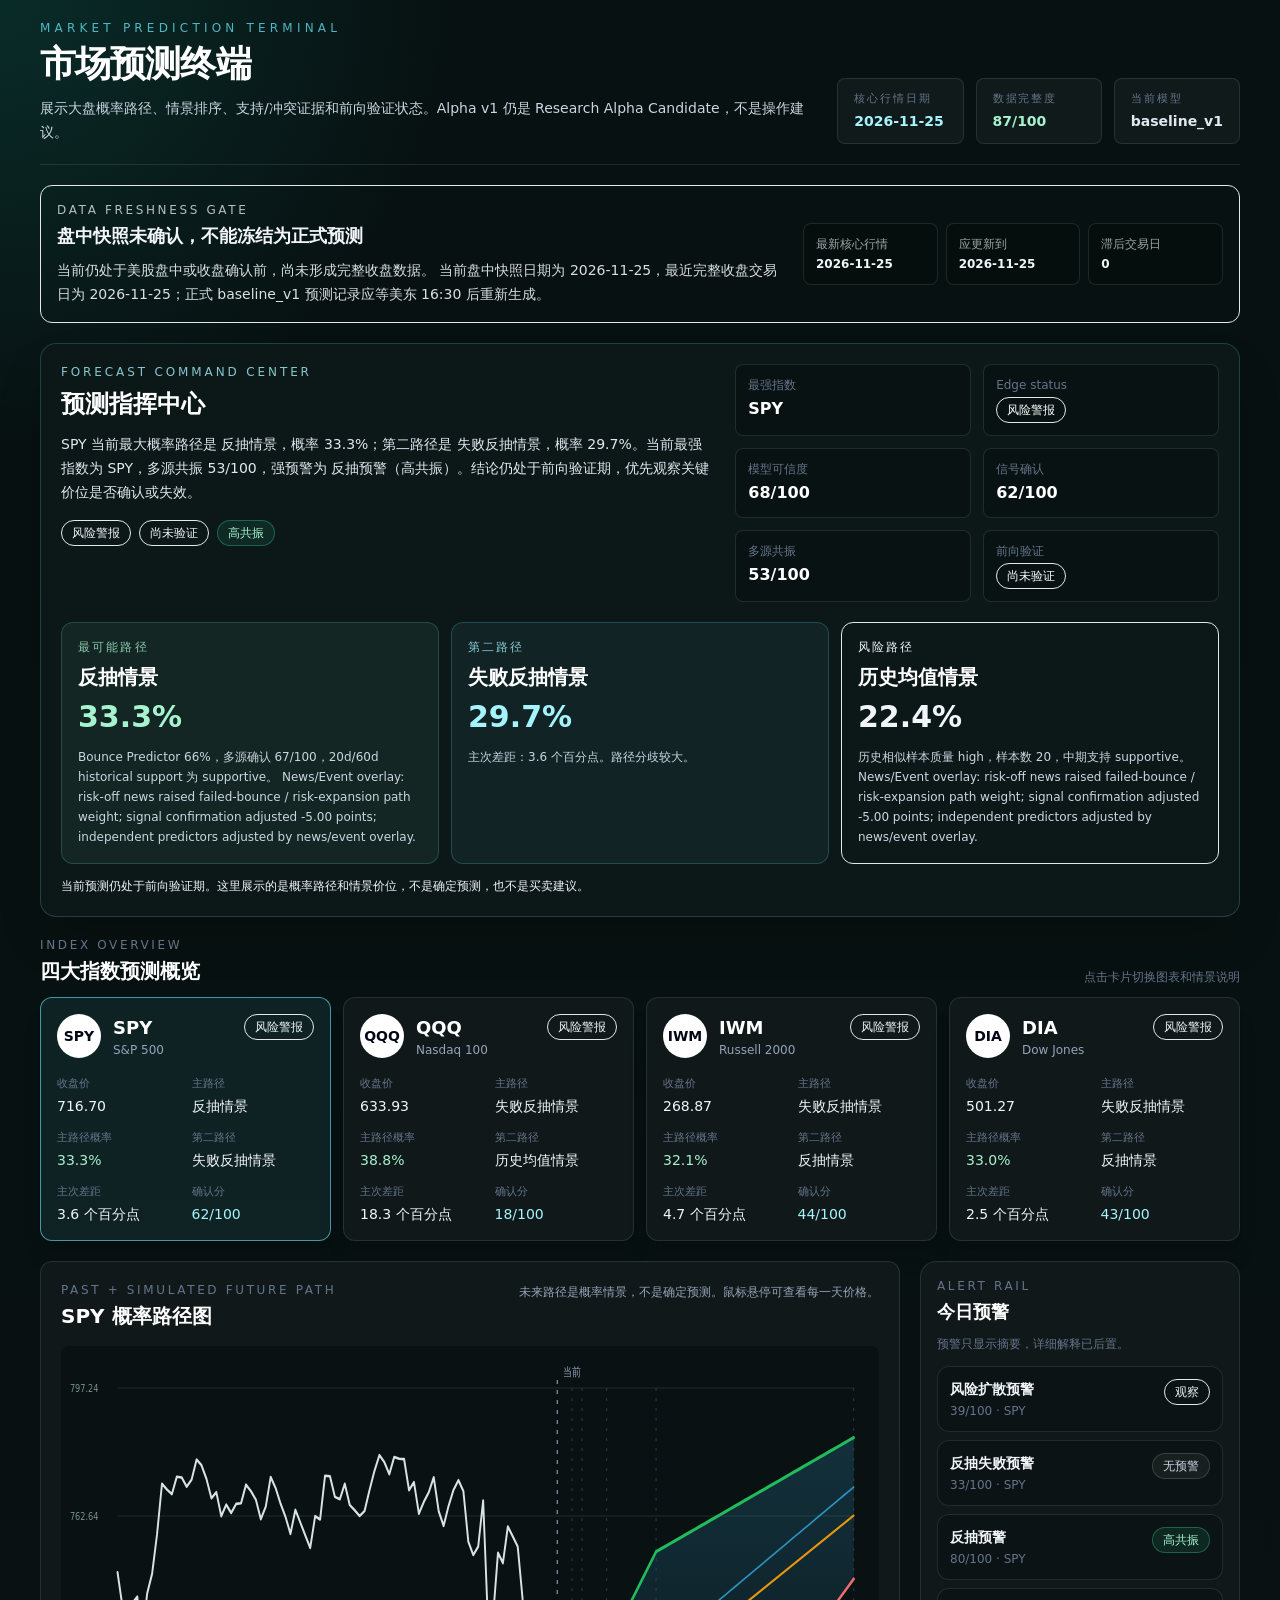
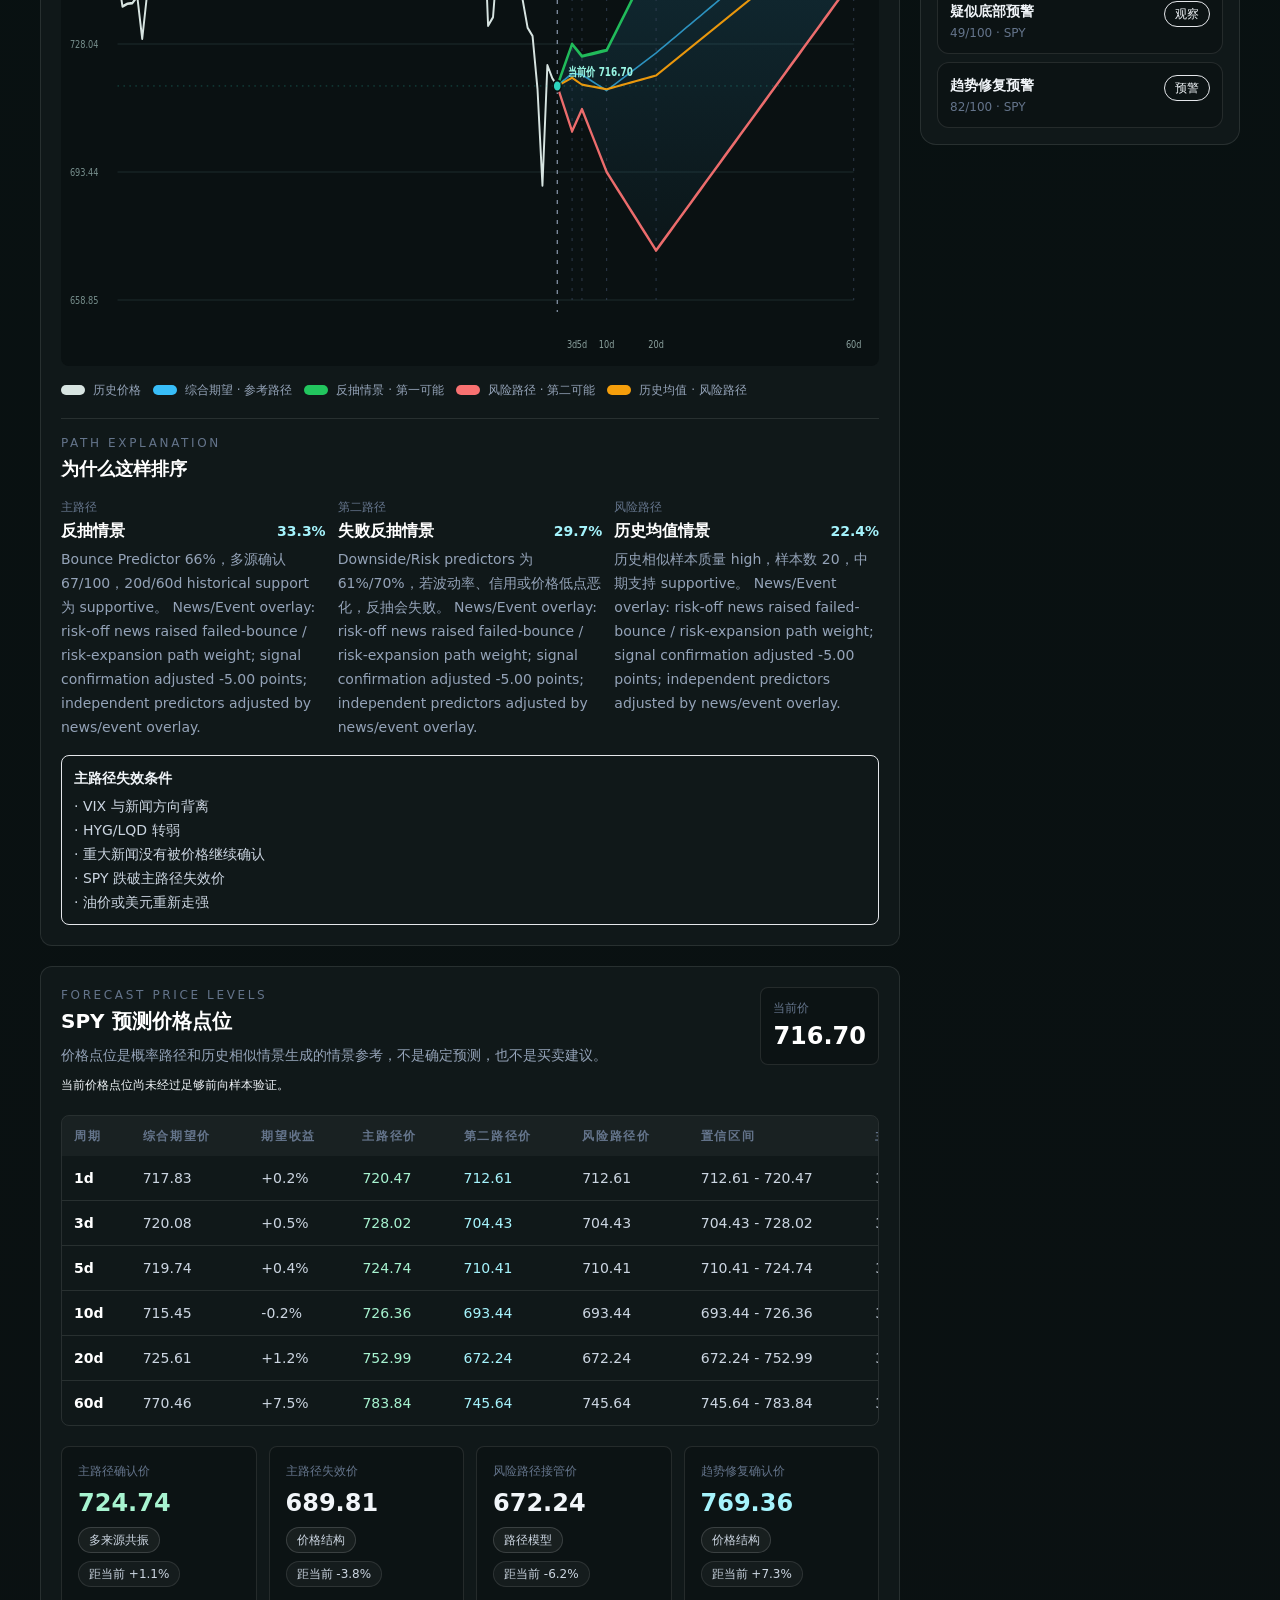
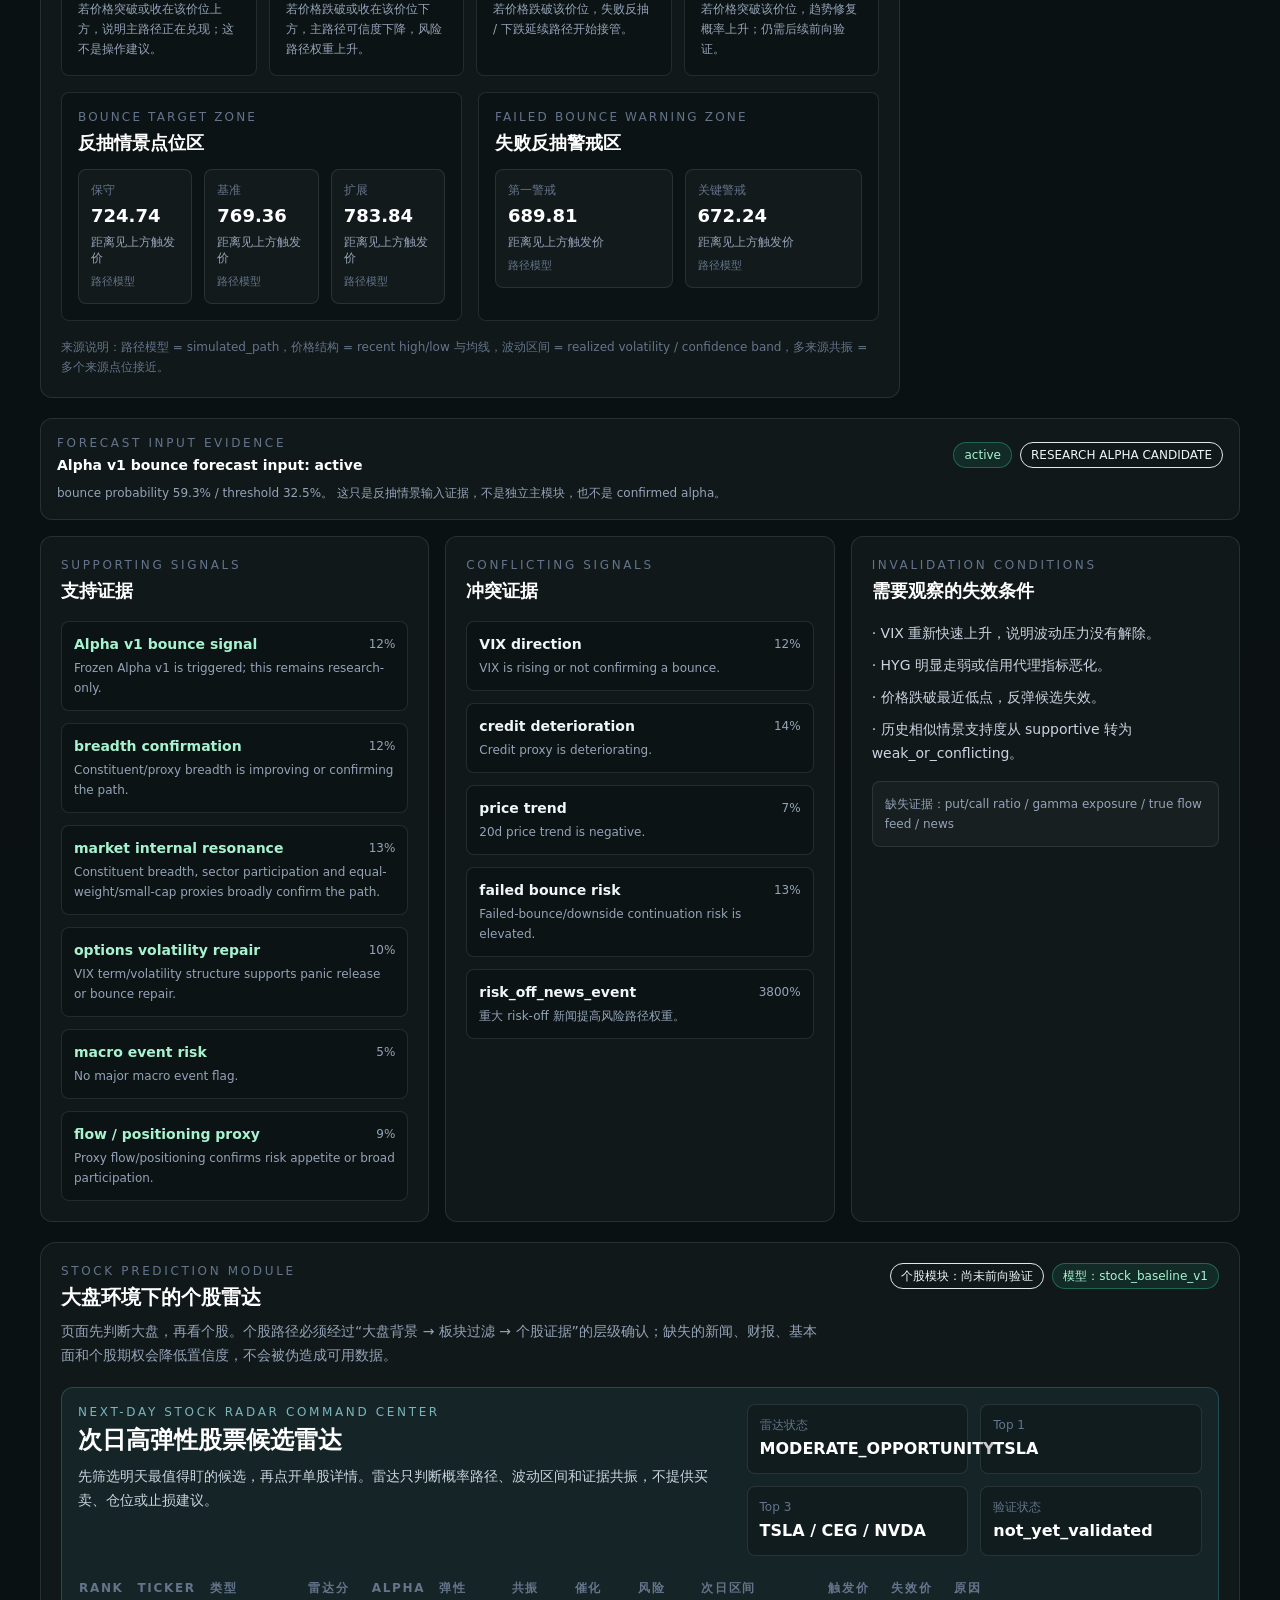
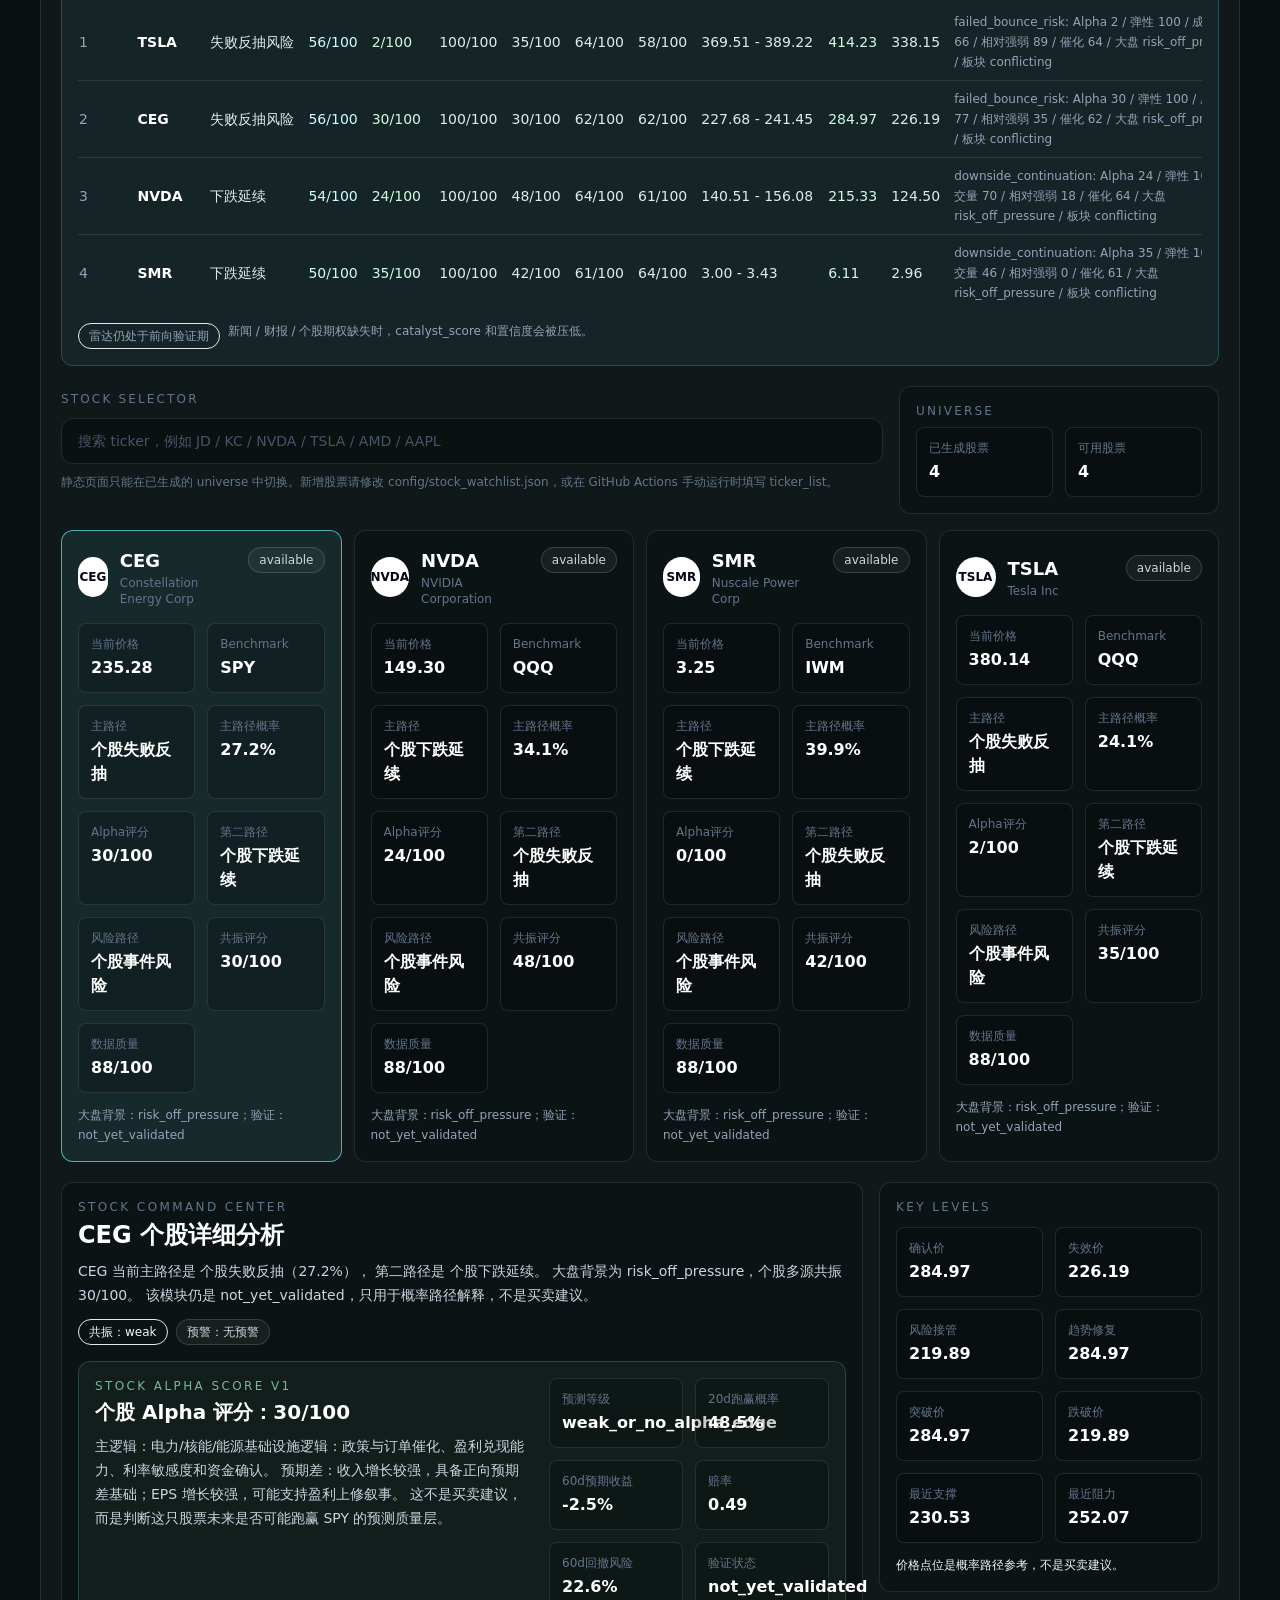
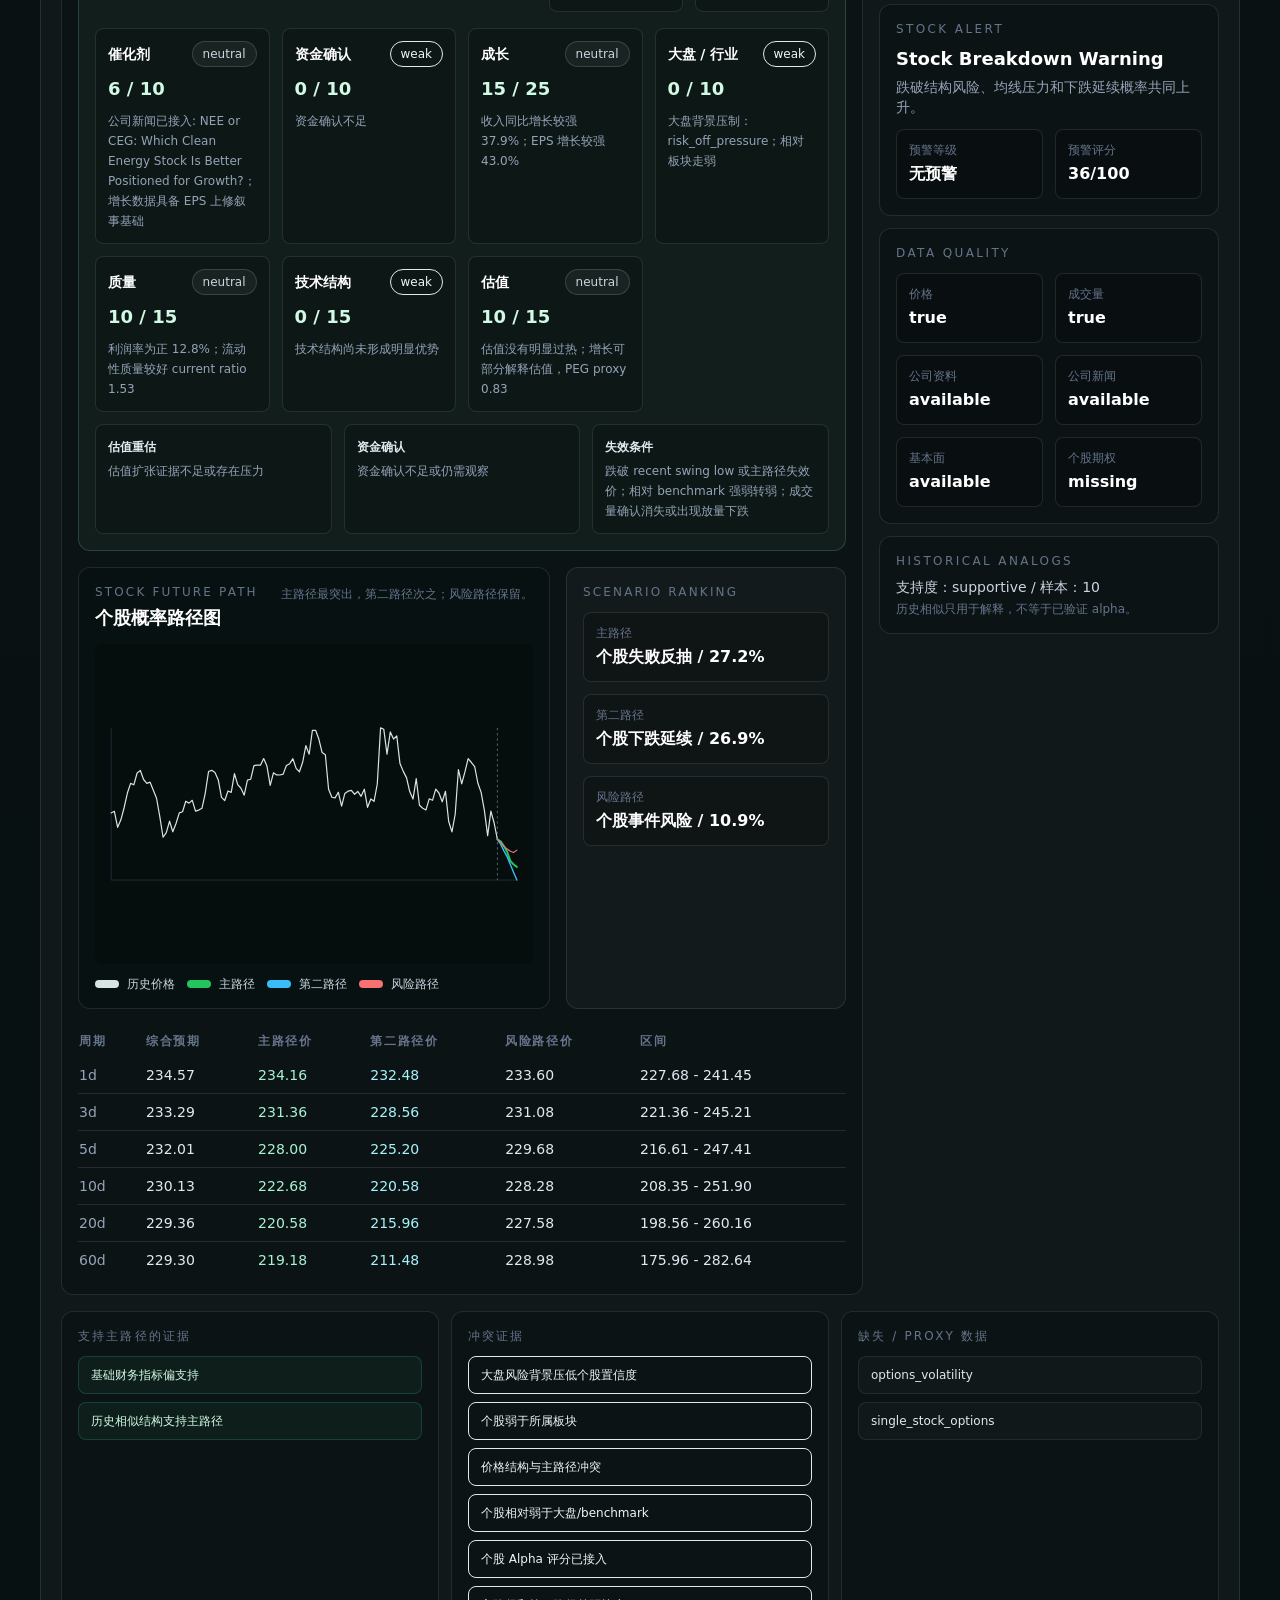
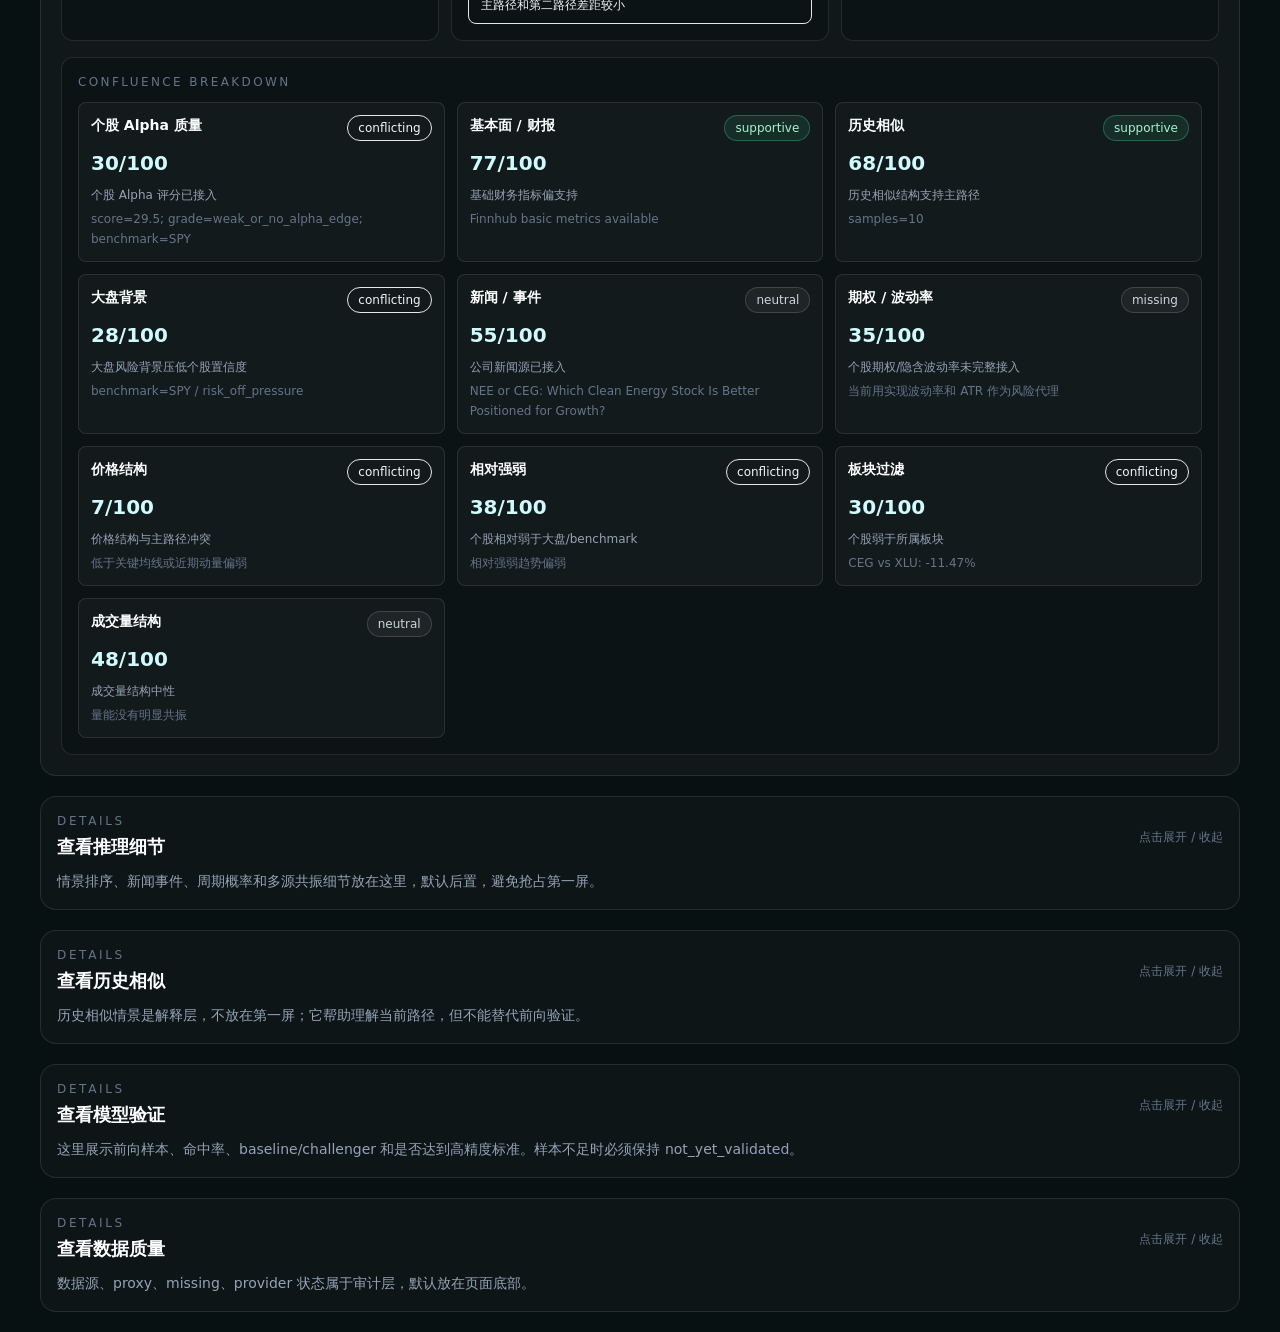
==== index.html @ be97656b "Update generated market prediction dashboard" ====
<!DOCTYPE html><html lang="zh-CN"><head><meta charSet="utf-8"/><meta name="viewport" content="width=device-width, initial-scale=1"/><style data-inline-next-css="6d02510b56e5a707.css">
*,:after,:before{--tw-border-spacing-x:0;--tw-border-spacing-y:0;--tw-translate-x:0;--tw-translate-y:0;--tw-rotate:0;--tw-skew-x:0;--tw-skew-y:0;--tw-scale-x:1;--tw-scale-y:1;--tw-pan-x: ;--tw-pan-y: ;--tw-pinch-zoom: ;--tw-scroll-snap-strictness:proximity;--tw-gradient-from-position: ;--tw-gradient-via-position: ;--tw-gradient-to-position: ;--tw-ordinal: ;--tw-slashed-zero: ;--tw-numeric-figure: ;--tw-numeric-spacing: ;--tw-numeric-fraction: ;--tw-ring-inset: ;--tw-ring-offset-width:0px;--tw-ring-offset-color:#fff;--tw-ring-color:rgba(59,130,246,.5);--tw-ring-offset-shadow:0 0 #0000;--tw-ring-shadow:0 0 #0000;--tw-shadow:0 0 #0000;--tw-shadow-colored:0 0 #0000;--tw-blur: ;--tw-brightness: ;--tw-contrast: ;--tw-grayscale: ;--tw-hue-rotate: ;--tw-invert: ;--tw-saturate: ;--tw-sepia: ;--tw-drop-shadow: ;--tw-backdrop-blur: ;--tw-backdrop-brightness: ;--tw-backdrop-contrast: ;--tw-backdrop-grayscale: ;--tw-backdrop-hue-rotate: ;--tw-backdrop-invert: ;--tw-backdrop-opacity: ;--tw-backdrop-saturate: ;--tw-backdrop-sepia: ;--tw-contain-size: ;--tw-contain-layout: ;--tw-contain-paint: ;--tw-contain-style: }::backdrop{--tw-border-spacing-x:0;--tw-border-spacing-y:0;--tw-translate-x:0;--tw-translate-y:0;--tw-rotate:0;--tw-skew-x:0;--tw-skew-y:0;--tw-scale-x:1;--tw-scale-y:1;--tw-pan-x: ;--tw-pan-y: ;--tw-pinch-zoom: ;--tw-scroll-snap-strictness:proximity;--tw-gradient-from-position: ;--tw-gradient-via-position: ;--tw-gradient-to-position: ;--tw-ordinal: ;--tw-slashed-zero: ;--tw-numeric-figure: ;--tw-numeric-spacing: ;--tw-numeric-fraction: ;--tw-ring-inset: ;--tw-ring-offset-width:0px;--tw-ring-offset-color:#fff;--tw-ring-color:rgba(59,130,246,.5);--tw-ring-offset-shadow:0 0 #0000;--tw-ring-shadow:0 0 #0000;--tw-shadow:0 0 #0000;--tw-shadow-colored:0 0 #0000;--tw-blur: ;--tw-brightness: ;--tw-contrast: ;--tw-grayscale: ;--tw-hue-rotate: ;--tw-invert: ;--tw-saturate: ;--tw-sepia: ;--tw-drop-shadow: ;--tw-backdrop-blur: ;--tw-backdrop-brightness: ;--tw-backdrop-contrast: ;--tw-backdrop-grayscale: ;--tw-backdrop-hue-rotate: ;--tw-backdrop-invert: ;--tw-backdrop-opacity: ;--tw-backdrop-saturate: ;--tw-backdrop-sepia: ;--tw-contain-size: ;--tw-contain-layout: ;--tw-contain-paint: ;--tw-contain-style: }/*
! tailwindcss v3.4.17 | MIT License | https://tailwindcss.com
*/*,:after,:before{box-sizing:border-box;border:0 solid #e5e7eb}:after,:before{--tw-content:""}:host,html{line-height:1.5;-webkit-text-size-adjust:100%;-moz-tab-size:4;-o-tab-size:4;tab-size:4;font-family:ui-sans-serif,system-ui,sans-serif,Apple Color Emoji,Segoe UI Emoji,Segoe UI Symbol,Noto Color Emoji;font-feature-settings:normal;font-variation-settings:normal;-webkit-tap-highlight-color:transparent}body{line-height:inherit}hr{height:0;color:inherit;border-top-width:1px}abbr:where([title]){-webkit-text-decoration:underline dotted;text-decoration:underline dotted}h1,h2,h3,h4,h5,h6{font-size:inherit;font-weight:inherit}a{color:inherit;text-decoration:inherit}b,strong{font-weight:bolder}code,kbd,pre,samp{font-family:ui-monospace,SFMono-Regular,Menlo,Monaco,Consolas,Liberation Mono,Courier New,monospace;font-feature-settings:normal;font-variation-settings:normal;font-size:1em}small{font-size:80%}sub,sup{font-size:75%;line-height:0;position:relative;vertical-align:baseline}sub{bottom:-.25em}sup{top:-.5em}table{text-indent:0;border-color:inherit;border-collapse:collapse}button,input,optgroup,select,textarea{font-family:inherit;font-feature-settings:inherit;font-variation-settings:inherit;font-size:100%;font-weight:inherit;line-height:inherit;letter-spacing:inherit;color:inherit;margin:0;padding:0}button,select{text-transform:none}button,input:where([type=button]),input:where([type=reset]),input:where([type=submit]){-webkit-appearance:button;background-color:transparent;background-image:none}:-moz-focusring{outline:auto}:-moz-ui-invalid{box-shadow:none}progress{vertical-align:baseline}::-webkit-inner-spin-button,::-webkit-outer-spin-button{height:auto}[type=search]{-webkit-appearance:textfield;outline-offset:-2px}::-webkit-search-decoration{-webkit-appearance:none}::-webkit-file-upload-button{-webkit-appearance:button;font:inherit}summary{display:list-item}blockquote,dd,dl,figure,h1,h2,h3,h4,h5,h6,hr,p,pre{margin:0}fieldset{margin:0}fieldset,legend{padding:0}menu,ol,ul{list-style:none;margin:0;padding:0}dialog{padding:0}textarea{resize:vertical}input::-moz-placeholder,textarea::-moz-placeholder{opacity:1;color:#9ca3af}input::placeholder,textarea::placeholder{opacity:1;color:#9ca3af}[role=button],button{cursor:pointer}:disabled{cursor:default}audio,canvas,embed,iframe,img,object,svg,video{display:block;vertical-align:middle}img,video{max-width:100%;height:auto}[hidden]:where(:not([hidden=until-found])){display:none}.pointer-events-none{pointer-events:none}.static{position:static}.absolute{position:absolute}.relative{position:relative}.z-20{z-index:20}.mx-1{margin-left:.25rem;margin-right:.25rem}.mx-auto{margin-left:auto;margin-right:auto}.mb-1{margin-bottom:.25rem}.mb-2{margin-bottom:.5rem}.mb-3{margin-bottom:.75rem}.mb-4{margin-bottom:1rem}.mt-0\.5{margin-top:.125rem}.mt-1{margin-top:.25rem}.mt-2{margin-top:.5rem}.mt-3{margin-top:.75rem}.mt-4{margin-top:1rem}.mt-5{margin-top:1.25rem}.block{display:block}.flex{display:flex}.inline-flex{display:inline-flex}.table{display:table}.grid{display:grid}.hidden{display:none}.h-10{height:2.5rem}.h-11{height:2.75rem}.h-2{height:.5rem}.h-2\.5{height:.625rem}.h-\[320px\]{height:320px}.h-\[430px\]{height:430px}.min-h-28{min-height:7rem}.min-h-screen{min-height:100vh}.w-10{width:2.5rem}.w-11{width:2.75rem}.w-2{width:.5rem}.w-6{width:1.5rem}.w-full{width:100%}.min-w-60{min-width:15rem}.min-w-64{min-width:16rem}.min-w-\[1180px\]{min-width:1180px}.min-w-\[260px\]{min-width:260px}.min-w-\[280px\]{min-width:280px}.min-w-\[760px\]{min-width:760px}.min-w-\[920px\]{min-width:920px}.min-w-full{min-width:100%}.max-w-3xl{max-width:48rem}.max-w-4xl{max-width:56rem}.max-w-7xl{max-width:80rem}.max-w-\[300px\]{max-width:300px}.cursor-pointer{cursor:pointer}.list-disc{list-style-type:disc}.list-none{list-style-type:none}.grid-cols-2{grid-template-columns:repeat(2,minmax(0,1fr))}.grid-cols-\[0\.8rem_1fr_auto\]{grid-template-columns:.8rem 1fr auto}.flex-col{flex-direction:column}.flex-wrap{flex-wrap:wrap}.place-items-center{place-items:center}.items-start{align-items:flex-start}.items-end{align-items:flex-end}.items-center{align-items:center}.justify-between{justify-content:space-between}.gap-1{gap:.25rem}.gap-2{gap:.5rem}.gap-3{gap:.75rem}.gap-4{gap:1rem}.gap-5{gap:1.25rem}.space-y-1>:not([hidden])~:not([hidden]){--tw-space-y-reverse:0;margin-top:calc(.25rem * calc(1 - var(--tw-space-y-reverse)));margin-bottom:calc(.25rem * var(--tw-space-y-reverse))}.space-y-1\.5>:not([hidden])~:not([hidden]){--tw-space-y-reverse:0;margin-top:calc(.375rem * calc(1 - var(--tw-space-y-reverse)));margin-bottom:calc(.375rem * var(--tw-space-y-reverse))}.space-y-2>:not([hidden])~:not([hidden]){--tw-space-y-reverse:0;margin-top:calc(.5rem * calc(1 - var(--tw-space-y-reverse)));margin-bottom:calc(.5rem * var(--tw-space-y-reverse))}.space-y-3>:not([hidden])~:not([hidden]){--tw-space-y-reverse:0;margin-top:calc(.75rem * calc(1 - var(--tw-space-y-reverse)));margin-bottom:calc(.75rem * var(--tw-space-y-reverse))}.space-y-4>:not([hidden])~:not([hidden]){--tw-space-y-reverse:0;margin-top:calc(1rem * calc(1 - var(--tw-space-y-reverse)));margin-bottom:calc(1rem * var(--tw-space-y-reverse))}.divide-y>:not([hidden])~:not([hidden]){--tw-divide-y-reverse:0;border-top-width:calc(1px * calc(1 - var(--tw-divide-y-reverse)));border-bottom-width:calc(1px * var(--tw-divide-y-reverse))}.divide-white\/10>:not([hidden])~:not([hidden]){border-color:hsla(0,0%,100%,.1)}.overflow-visible{overflow:visible}.overflow-x-auto{overflow-x:auto}.rounded{border-radius:.25rem}.rounded-2xl{border-radius:1rem}.rounded-full{border-radius:9999px}.rounded-lg{border-radius:.5rem}.rounded-md{border-radius:.375rem}.rounded-xl{border-radius:.75rem}.border{border-width:1px}.border-b{border-bottom-width:1px}.border-t{border-top-width:1px}.border-cyan-300\/20{border-color:rgba(103,232,249,.2)}.border-cyan-300\/40{border-color:rgba(103,232,249,.4)}.border-cyan-300\/60{border-color:rgba(103,232,249,.6)}.border-cyan-300\/70{border-color:rgba(103,232,249,.7)}.border-cyan-400\/25{border-color:rgba(34,211,238,.25)}.border-cyan-400\/35{border-color:rgba(34,211,238,.35)}.border-emerald-300\/20{border-color:rgba(110,231,183,.2)}.border-emerald-400\/20{border-color:rgba(52,211,153,.2)}.border-emerald-400\/35{border-color:rgba(52,211,153,.35)}.border-line{--tw-border-opacity:1;border-color:rgb(216 223 220/var(--tw-border-opacity,1))}.border-slate-500\/20{border-color:rgba(100,116,139,.2)}.border-white\/10{border-color:hsla(0,0%,100%,.1)}.border-white\/15{border-color:hsla(0,0%,100%,.15)}.border-white\/5{border-color:hsla(0,0%,100%,.05)}.bg-\[\#071111\]{--tw-bg-opacity:1;background-color:rgb(7 17 17/var(--tw-bg-opacity,1))}.bg-\[\#071111\]\/95{background-color:rgba(7,17,17,.95)}.bg-\[\#0a1112\]{--tw-bg-opacity:1;background-color:rgb(10 17 18/var(--tw-bg-opacity,1))}.bg-\[\#0c1718\]{--tw-bg-opacity:1;background-color:rgb(12 23 24/var(--tw-bg-opacity,1))}.bg-\[\#0d1516\]{--tw-bg-opacity:1;background-color:rgb(13 21 22/var(--tw-bg-opacity,1))}.bg-\[\#101819\]{--tw-bg-opacity:1;background-color:rgb(16 24 25/var(--tw-bg-opacity,1))}.bg-black\/20{background-color:rgba(0,0,0,.2)}.bg-black\/30{background-color:rgba(0,0,0,.3)}.bg-cyan-300\/10{background-color:rgba(103,232,249,.1)}.bg-cyan-300\/\[0\.06\]{background-color:rgba(103,232,249,.06)}.bg-cyan-300\/\[0\.08\]{background-color:rgba(103,232,249,.08)}.bg-cyan-400\/10{background-color:rgba(34,211,238,.1)}.bg-cyan-400\/\[0\.06\]{background-color:rgba(34,211,238,.06)}.bg-emerald-300\/\[0\.05\]{background-color:rgba(110,231,183,.05)}.bg-emerald-300\/\[0\.07\]{background-color:rgba(110,231,183,.07)}.bg-emerald-400\/10{background-color:rgba(52,211,153,.1)}.bg-emerald-400\/\[0\.06\]{background-color:rgba(52,211,153,.06)}.bg-panel{--tw-bg-opacity:1;background-color:rgb(255 255 255/var(--tw-bg-opacity,1))}.bg-slate-500\/\[0\.06\]{background-color:rgba(100,116,139,.06)}.bg-white{--tw-bg-opacity:1;background-color:rgb(255 255 255/var(--tw-bg-opacity,1))}.bg-white\/10{background-color:hsla(0,0%,100%,.1)}.bg-white\/5{background-color:hsla(0,0%,100%,.05)}.bg-white\/\[0\.03\]{background-color:hsla(0,0%,100%,.03)}.bg-white\/\[0\.04\]{background-color:hsla(0,0%,100%,.04)}.bg-\[radial-gradient\(circle_at_top_left\2c _rgba\(20\2c 184\2c 166\2c 0\.16\)\2c _transparent_28rem\)\2c linear-gradient\(180deg\2c \#071111_0\%\2c \#0b1112_42\%\2c \#071111_100\%\)\]{background-image:radial-gradient(circle at top left,rgba(20,184,166,.16),transparent 28rem),linear-gradient(180deg,#071111,#0b1112 42%,#071111)}.object-contain{-o-object-fit:contain;object-fit:contain}.p-1{padding:.25rem}.p-2{padding:.5rem}.p-3{padding:.75rem}.p-4{padding:1rem}.p-5{padding:1.25rem}.px-1\.5{padding-left:.375rem;padding-right:.375rem}.px-2\.5{padding-left:.625rem;padding-right:.625rem}.px-3{padding-left:.75rem;padding-right:.75rem}.px-4{padding-left:1rem;padding-right:1rem}.py-0\.5{padding-top:.125rem;padding-bottom:.125rem}.py-1{padding-top:.25rem;padding-bottom:.25rem}.py-2{padding-top:.5rem;padding-bottom:.5rem}.py-3{padding-top:.75rem;padding-bottom:.75rem}.py-5{padding-top:1.25rem;padding-bottom:1.25rem}.py-6{padding-top:1.5rem;padding-bottom:1.5rem}.pb-5{padding-bottom:1.25rem}.pl-5{padding-left:1.25rem}.pr-3{padding-right:.75rem}.pr-4{padding-right:1rem}.pt-2{padding-top:.5rem}.pt-4{padding-top:1rem}.text-left{text-align:left}.font-mono{font-family:ui-monospace,SFMono-Regular,Menlo,Monaco,Consolas,Liberation Mono,Courier New,monospace}.text-2xl{font-size:1.5rem;line-height:2rem}.text-3xl{font-size:1.875rem;line-height:2.25rem}.text-4xl{font-size:2.25rem;line-height:2.5rem}.text-\[11px\]{font-size:11px}.text-base{font-size:1rem;line-height:1.5rem}.text-lg{font-size:1.125rem;line-height:1.75rem}.text-sm{font-size:.875rem;line-height:1.25rem}.text-xl{font-size:1.25rem;line-height:1.75rem}.text-xs{font-size:.75rem;line-height:1rem}.font-black{font-weight:900}.font-medium{font-weight:500}.font-semibold{font-weight:600}.uppercase{text-transform:uppercase}.leading-5{line-height:1.25rem}.leading-6{line-height:1.5rem}.tracking-\[0\.14em\]{letter-spacing:.14em}.tracking-\[0\.16em\]{letter-spacing:.16em}.tracking-\[0\.18em\]{letter-spacing:.18em}.tracking-\[0\.22em\]{letter-spacing:.22em}.tracking-\[0\.24em\]{letter-spacing:.24em}.tracking-\[0\.2em\]{letter-spacing:.2em}.tracking-\[0\.35em\]{letter-spacing:.35em}.tracking-tight{letter-spacing:-.025em}.text-amber{--tw-text-opacity:1;color:rgb(180 83 9/var(--tw-text-opacity,1))}.text-cyan-100{--tw-text-opacity:1;color:rgb(207 250 254/var(--tw-text-opacity,1))}.text-cyan-200{--tw-text-opacity:1;color:rgb(165 243 252/var(--tw-text-opacity,1))}.text-cyan-200\/70{color:rgba(165,243,252,.7)}.text-cyan-200\/80{color:rgba(165,243,252,.8)}.text-cyan-300{--tw-text-opacity:1;color:rgb(103 232 249/var(--tw-text-opacity,1))}.text-cyan-300\/70{color:rgba(103,232,249,.7)}.text-cyan-300\/75{color:rgba(103,232,249,.75)}.text-cyan-50{--tw-text-opacity:1;color:rgb(236 254 255/var(--tw-text-opacity,1))}.text-emerald-100{--tw-text-opacity:1;color:rgb(209 250 229/var(--tw-text-opacity,1))}.text-emerald-200{--tw-text-opacity:1;color:rgb(167 243 208/var(--tw-text-opacity,1))}.text-emerald-200\/70{color:rgba(167,243,208,.7)}.text-emerald-200\/80{color:rgba(167,243,208,.8)}.text-emerald-300{--tw-text-opacity:1;color:rgb(110 231 183/var(--tw-text-opacity,1))}.text-muted{--tw-text-opacity:1;color:rgb(102 115 111/var(--tw-text-opacity,1))}.text-rose{--tw-text-opacity:1;color:rgb(190 18 60/var(--tw-text-opacity,1))}.text-slate-100{--tw-text-opacity:1;color:rgb(241 245 249/var(--tw-text-opacity,1))}.text-slate-200{--tw-text-opacity:1;color:rgb(226 232 240/var(--tw-text-opacity,1))}.text-slate-300{--tw-text-opacity:1;color:rgb(203 213 225/var(--tw-text-opacity,1))}.text-slate-400{--tw-text-opacity:1;color:rgb(148 163 184/var(--tw-text-opacity,1))}.text-slate-500{--tw-text-opacity:1;color:rgb(100 116 139/var(--tw-text-opacity,1))}.text-slate-950{--tw-text-opacity:1;color:rgb(2 6 23/var(--tw-text-opacity,1))}.text-teal{--tw-text-opacity:1;color:rgb(15 118 110/var(--tw-text-opacity,1))}.text-white{--tw-text-opacity:1;color:rgb(255 255 255/var(--tw-text-opacity,1))}.opacity-65{opacity:.65}.opacity-75{opacity:.75}.opacity-90{opacity:.9}.shadow-2xl{--tw-shadow:0 25px 50px -12px rgba(0,0,0,.25);--tw-shadow-colored:0 25px 50px -12px var(--tw-shadow-color)}.shadow-2xl,.shadow-xl{box-shadow:var(--tw-ring-offset-shadow,0 0 #0000),var(--tw-ring-shadow,0 0 #0000),var(--tw-shadow)}.shadow-xl{--tw-shadow:0 20px 25px -5px rgba(0,0,0,.1),0 8px 10px -6px rgba(0,0,0,.1);--tw-shadow-colored:0 20px 25px -5px var(--tw-shadow-color),0 8px 10px -6px var(--tw-shadow-color)}.shadow-black\/10{--tw-shadow-color:rgba(0,0,0,.1);--tw-shadow:var(--tw-shadow-colored)}.shadow-black\/20{--tw-shadow-color:rgba(0,0,0,.2);--tw-shadow:var(--tw-shadow-colored)}.shadow-black\/30{--tw-shadow-color:rgba(0,0,0,.3);--tw-shadow:var(--tw-shadow-colored)}.shadow-black\/50{--tw-shadow-color:rgba(0,0,0,.5);--tw-shadow:var(--tw-shadow-colored)}.outline-none{outline:2px solid transparent;outline-offset:2px}.filter{filter:var(--tw-blur) var(--tw-brightness) var(--tw-contrast) var(--tw-grayscale) var(--tw-hue-rotate) var(--tw-invert) var(--tw-saturate) var(--tw-sepia) var(--tw-drop-shadow)}.transition{transition-property:color,background-color,border-color,text-decoration-color,fill,stroke,opacity,box-shadow,transform,filter,backdrop-filter;transition-timing-function:cubic-bezier(.4,0,.2,1);transition-duration:.15s}:root{color-scheme:dark}*{box-sizing:border-box}body{margin:0;background:#071111;color:#e6f1ef;font-family:Inter,ui-sans-serif,system-ui,-apple-system,BlinkMacSystemFont,Segoe UI,sans-serif}button,input,select,textarea{font:inherit}::-moz-selection{background:rgba(45,212,191,.28);color:#fff}::selection{background:rgba(45,212,191,.28);color:#fff}::-webkit-scrollbar{height:10px;width:10px}::-webkit-scrollbar-track{background:#071111}::-webkit-scrollbar-thumb{background:#263b3b;border-radius:999px}::-webkit-scrollbar-thumb:hover{background:#345353}.placeholder\:text-slate-600::-moz-placeholder{--tw-text-opacity:1;color:rgb(71 85 105/var(--tw-text-opacity,1))}.placeholder\:text-slate-600::placeholder{--tw-text-opacity:1;color:rgb(71 85 105/var(--tw-text-opacity,1))}.hover\:-translate-y-0\.5:hover{--tw-translate-y:-0.125rem;transform:translate(var(--tw-translate-x),var(--tw-translate-y)) rotate(var(--tw-rotate)) skewX(var(--tw-skew-x)) skewY(var(--tw-skew-y)) scaleX(var(--tw-scale-x)) scaleY(var(--tw-scale-y))}.hover\:border-cyan-300\/50:hover{border-color:rgba(103,232,249,.5)}.hover\:bg-cyan-300\/20:hover{background-color:rgba(103,232,249,.2)}.hover\:bg-white\/10:hover{background-color:hsla(0,0%,100%,.1)}.hover\:bg-white\/\[0\.04\]:hover{background-color:hsla(0,0%,100%,.04)}.focus\:border-cyan-300\/60:focus{border-color:rgba(103,232,249,.6)}@media (min-width:640px){.sm\:block{display:block}.sm\:h-\[520px\]{height:520px}.sm\:grid-cols-2{grid-template-columns:repeat(2,minmax(0,1fr))}.sm\:grid-cols-3{grid-template-columns:repeat(3,minmax(0,1fr))}.sm\:grid-cols-4{grid-template-columns:repeat(4,minmax(0,1fr))}.sm\:flex-row{flex-direction:row}.sm\:items-start{align-items:flex-start}.sm\:items-end{align-items:flex-end}.sm\:items-center{align-items:center}.sm\:justify-between{justify-content:space-between}.sm\:px-6{padding-left:1.5rem;padding-right:1.5rem}.sm\:text-4xl{font-size:2.25rem;line-height:2.5rem}}@media (min-width:768px){.md\:grid-cols-2{grid-template-columns:repeat(2,minmax(0,1fr))}.md\:grid-cols-3{grid-template-columns:repeat(3,minmax(0,1fr))}.md\:grid-cols-5{grid-template-columns:repeat(5,minmax(0,1fr))}.md\:flex-row{flex-direction:row}.md\:items-start{align-items:flex-start}.md\:justify-between{justify-content:space-between}}@media (min-width:1024px){.lg\:min-w-\[420px\]{min-width:420px}.lg\:grid-cols-2{grid-template-columns:repeat(2,minmax(0,1fr))}.lg\:grid-cols-3{grid-template-columns:repeat(3,minmax(0,1fr))}.lg\:grid-cols-4{grid-template-columns:repeat(4,minmax(0,1fr))}.lg\:grid-cols-8{grid-template-columns:repeat(8,minmax(0,1fr))}.lg\:grid-cols-\[0\.9fr_1\.1fr\]{grid-template-columns:.9fr 1.1fr}.lg\:grid-cols-\[1\.1fr_0\.9fr\]{grid-template-columns:1.1fr .9fr}.lg\:grid-cols-\[1\.5fr_0\.9fr_0\.9fr\]{grid-template-columns:1.5fr .9fr .9fr}.lg\:grid-cols-\[1fr_1fr\]{grid-template-columns:1fr 1fr}.lg\:grid-cols-\[minmax\(0\2c 1fr\)_280px\]{grid-template-columns:minmax(0,1fr) 280px}.lg\:grid-cols-\[minmax\(0\2c 1fr\)_320px\]{grid-template-columns:minmax(0,1fr) 320px}.lg\:grid-cols-\[minmax\(0\2c 1fr\)_340px\]{grid-template-columns:minmax(0,1fr) 340px}.lg\:flex-row{flex-direction:row}.lg\:items-start{align-items:flex-start}.lg\:items-end{align-items:flex-end}.lg\:items-center{align-items:center}.lg\:justify-between{justify-content:space-between}.lg\:px-10{padding-left:2.5rem;padding-right:2.5rem}}@media (min-width:1280px){.xl\:sticky{position:sticky}.xl\:top-5{top:1.25rem}.xl\:order-1{order:1}.xl\:order-2{order:2}.xl\:block{display:block}.xl\:hidden{display:none}.xl\:h-\[620px\]{height:620px}.xl\:grid-cols-2{grid-template-columns:repeat(2,minmax(0,1fr))}.xl\:grid-cols-3{grid-template-columns:repeat(3,minmax(0,1fr))}.xl\:grid-cols-4{grid-template-columns:repeat(4,minmax(0,1fr))}.xl\:grid-cols-5{grid-template-columns:repeat(5,minmax(0,1fr))}.xl\:grid-cols-\[1\.15fr_0\.85fr\]{grid-template-columns:1.15fr .85fr}.xl\:grid-cols-\[1fr_1fr_1fr\]{grid-template-columns:1fr 1fr 1fr}.xl\:grid-cols-\[minmax\(0\2c 1\.15fr\)_0\.85fr\]{grid-template-columns:minmax(0,1.15fr) .85fr}.xl\:grid-cols-\[minmax\(0\2c 1fr\)_320px\]{grid-template-columns:minmax(0,1fr) 320px}.xl\:grid-cols-\[minmax\(0\2c 1fr\)_340px\]{grid-template-columns:minmax(0,1fr) 340px}.xl\:flex-row{flex-direction:row}.xl\:items-start{align-items:flex-start}.xl\:justify-between{justify-content:space-between}}
</style><link rel="preload" as="script" fetchPriority="low" href="./_next/static/chunks/webpack-c4e1bf6b0b333765.js"/><script src="./_next/static/chunks/4bd1b696-3402e8673e8ea195.js" async=""></script><script src="./_next/static/chunks/517-e5638ecbddaea63f.js" async=""></script><script src="./_next/static/chunks/main-app-45c00a61bd569313.js" async=""></script><script src="./_next/static/chunks/app/layout-3aae0d9b9df87a86.js" async=""></script><script src="./_next/static/chunks/app/page-c277a35adb1baf45.js" async=""></script><meta name="theme-color" content="#0f766e"/><title>market-predictor</title><meta name="description" content="Mobile display for calibrated market prediction probabilities."/><link rel="manifest" href="./manifest.json"/><script src="./_next/static/chunks/polyfills-42372ed130431b0a.js" noModule=""></script></head><body><main class="min-h-screen bg-[radial-gradient(circle_at_top_left,_rgba(20,184,166,0.16),_transparent_28rem),linear-gradient(180deg,#071111_0%,#0b1112_42%,#071111_100%)] px-4 py-5 text-slate-100 sm:px-6 lg:px-10"><div class="mx-auto flex max-w-7xl flex-col gap-5"><header class="flex flex-col gap-4 border-b border-white/10 pb-5 lg:flex-row lg:items-end lg:justify-between"><div><div class="text-xs uppercase tracking-[0.35em] text-cyan-300/75">Market Prediction Terminal</div><h1 class="mt-2 text-3xl font-semibold tracking-tight text-white sm:text-4xl">市场预测终端</h1><p class="mt-3 max-w-3xl text-sm leading-6 text-slate-300">展示大盘概率路径、情景排序、支持/冲突证据和前向验证状态。Alpha v1 仍是 Research Alpha Candidate，不是操作建议。</p></div><div class="grid grid-cols-2 gap-3 sm:grid-cols-3"><div class="rounded-lg border border-white/10 bg-white/[0.04] px-4 py-3"><div class="text-[11px] uppercase tracking-[0.18em] text-slate-500">核心行情日期</div><div class="mt-1 text-sm font-semibold text-cyan-200">2026-11-25</div></div><div class="rounded-lg border border-white/10 bg-white/[0.04] px-4 py-3"><div class="text-[11px] uppercase tracking-[0.18em] text-slate-500">数据完整度</div><div class="mt-1 text-sm font-semibold text-emerald-200">87/100</div></div><div class="rounded-lg border border-white/10 bg-white/[0.04] px-4 py-3"><div class="text-[11px] uppercase tracking-[0.18em] text-slate-500">当前模型</div><div class="mt-1 text-sm font-semibold text-slate-200">baseline_v1</div></div></div></header><section class="rounded-xl border p-4 border-rose-400/35 bg-rose-500/[0.10] text-rose-100"><div class="flex flex-col gap-3 lg:flex-row lg:items-center lg:justify-between"><div><div class="text-xs uppercase tracking-[0.22em] opacity-75">Data Freshness Gate</div><h2 class="mt-1 text-lg font-semibold">盘中快照未确认，不能冻结为正式预测</h2><p class="mt-2 text-sm leading-6 opacity-90">当前仍处于美股盘中或收盘确认前，尚未形成完整收盘数据。 当前盘中快照日期为 2026-11-25，最近完整收盘交易日为 2026-11-25；正式 baseline_v1 预测记录应等美东 16:30 后重新生成。</p></div><div class="grid gap-2 text-xs sm:grid-cols-3 lg:min-w-[420px]"><div class="rounded-lg border border-white/10 bg-black/20 p-3"><div class="opacity-65">最新核心行情</div><div class="mt-1 font-semibold">2026-11-25</div></div><div class="rounded-lg border border-white/10 bg-black/20 p-3"><div class="opacity-65">应更新到</div><div class="mt-1 font-semibold">2026-11-25</div></div><div class="rounded-lg border border-white/10 bg-black/20 p-3"><div class="opacity-65">滞后交易日</div><div class="mt-1 font-semibold">0</div></div></div></div></section><section class="rounded-2xl border border-cyan-300/20 bg-[#0c1718] p-5 shadow-2xl shadow-black/30"><div class="grid gap-5 xl:grid-cols-[minmax(0,1.15fr)_0.85fr]"><div><div class="text-xs uppercase tracking-[0.24em] text-cyan-200/80">Forecast Command Center</div><h2 class="mt-2 text-2xl font-semibold text-white">预测指挥中心</h2><p class="mt-3 max-w-4xl text-sm leading-6 text-slate-200">SPY 当前最大概率路径是 反抽情景，概率 33.3%；第二路径是 失败反抽情景，概率 29.7%。当前最强指数为 SPY，多源共振 53/100，强预警为 反抽预警（高共振）。结论仍处于前向验证期，优先观察关键价位是否确认或失效。</p><div class="mt-4 flex flex-wrap gap-2"><span class="inline-flex items-center rounded-full border px-2.5 py-1 text-xs font-medium border-amber-400/35 bg-amber-400/10 text-amber-200">风险警报</span><span class="inline-flex items-center rounded-full border px-2.5 py-1 text-xs font-medium border-amber-400/35 bg-amber-400/10 text-amber-200">尚未验证</span><span class="inline-flex items-center rounded-full border px-2.5 py-1 text-xs font-medium border-emerald-400/35 bg-emerald-400/10 text-emerald-200">高共振</span></div></div><div class="grid grid-cols-2 gap-3 sm:grid-cols-3 xl:grid-cols-2"><div class="rounded-lg border border-white/10 bg-black/20 p-3"><div class="text-xs text-slate-500">最强指数</div><div class="mt-1 text-base font-semibold text-white">SPY</div></div><div class="rounded-lg border border-white/10 bg-black/20 p-3"><div class="text-xs text-slate-500">Edge status</div><div class="mt-1 text-base font-semibold text-white"><span class="inline-flex items-center rounded-full border px-2.5 py-1 text-xs font-medium border-amber-400/35 bg-amber-400/10 text-amber-200">风险警报</span></div></div><div class="rounded-lg border border-white/10 bg-black/20 p-3"><div class="text-xs text-slate-500">模型可信度</div><div class="mt-1 text-base font-semibold text-white">68/100</div></div><div class="rounded-lg border border-white/10 bg-black/20 p-3"><div class="text-xs text-slate-500">信号确认</div><div class="mt-1 text-base font-semibold text-white">62/100</div></div><div class="rounded-lg border border-white/10 bg-black/20 p-3"><div class="text-xs text-slate-500">多源共振</div><div class="mt-1 text-base font-semibold text-white">53/100</div></div><div class="rounded-lg border border-white/10 bg-black/20 p-3"><div class="text-xs text-slate-500">前向验证</div><div class="mt-1 text-base font-semibold text-white"><span class="inline-flex items-center rounded-full border px-2.5 py-1 text-xs font-medium border-amber-400/35 bg-amber-400/10 text-amber-200">尚未验证</span></div></div></div></div><div class="mt-5 grid gap-3 lg:grid-cols-3"><div class="rounded-xl border border-emerald-300/20 bg-emerald-300/[0.07] p-4"><div class="text-xs uppercase tracking-[0.18em] text-emerald-200/80">最可能路径</div><div class="mt-2 text-xl font-semibold text-white">反抽情景</div><div class="mt-2 text-3xl font-semibold text-emerald-200">33.3%</div><p class="mt-3 text-xs leading-5 text-slate-300">Bounce Predictor 66%，多源确认 67/100，20d/60d historical support 为 supportive。 News/Event overlay: risk-off news raised failed-bounce / risk-expansion path weight; signal confirmation adjusted -5.00 points; independent predictors adjusted by news/event overlay.</p></div><div class="rounded-xl border border-cyan-300/20 bg-cyan-300/[0.06] p-4"><div class="text-xs uppercase tracking-[0.18em] text-cyan-200/80">第二路径</div><div class="mt-2 text-xl font-semibold text-white">失败反抽情景</div><div class="mt-2 text-3xl font-semibold text-cyan-200">29.7%</div><p class="mt-3 text-xs leading-5 text-slate-300">主次差距：<!-- -->3.6 个百分点<!-- -->。<!-- -->路径分歧较大。</p></div><div class="rounded-xl border border-rose-300/20 bg-rose-300/[0.06] p-4"><div class="text-xs uppercase tracking-[0.18em] text-rose-200/80">风险路径</div><div class="mt-2 text-xl font-semibold text-white">历史均值情景</div><div class="mt-2 text-3xl font-semibold text-rose-200">22.4%</div><p class="mt-3 text-xs leading-5 text-slate-300">历史相似样本质量 high，样本数 20，中期支持 supportive。 News/Event overlay: risk-off news raised failed-bounce / risk-expansion path weight; signal confirmation adjusted -5.00 points; independent predictors adjusted by news/event overlay.</p></div></div><p class="mt-3 text-xs leading-5 text-amber-100">当前预测仍处于前向验证期。这里展示的是概率路径和情景价位，不是确定预测，也不是买卖建议。</p></section><section><div class="mb-3 flex items-end justify-between gap-3"><div><div class="text-xs uppercase tracking-[0.22em] text-slate-500">Index Overview</div><h2 class="mt-1 text-xl font-semibold text-white">四大指数预测概览</h2></div><div class="hidden text-xs text-slate-500 sm:block">点击卡片切换图表和情景说明</div></div><div class="grid gap-3 sm:grid-cols-2 xl:grid-cols-4"><button class="text-left transition hover:-translate-y-0.5 hover:border-cyan-300/50 border-cyan-300/60 bg-cyan-300/[0.08] rounded-xl border p-4 shadow-xl shadow-black/10" type="button"><div class="flex items-start justify-between gap-3"><div class="flex items-center gap-3"><div class="grid h-11 w-11 place-items-center rounded-full bg-white text-sm font-black text-slate-950">SPY</div><div><div class="text-lg font-semibold text-white">SPY</div><div class="text-xs text-slate-400">S&amp;P 500</div></div></div><span class="inline-flex items-center rounded-full border px-2.5 py-1 text-xs font-medium border-amber-400/35 bg-amber-400/10 text-amber-200">风险警报</span></div><div class="mt-4 grid grid-cols-2 gap-3 text-sm"><div><div class="text-[11px] text-slate-500">收盘价</div><div class="mt-0.5 font-medium text-slate-100">716.70</div></div><div><div class="text-[11px] text-slate-500">主路径</div><div class="mt-0.5 font-medium text-slate-100">反抽情景</div></div><div><div class="text-[11px] text-slate-500">主路径概率</div><div class="mt-0.5 font-medium text-emerald-200">33.3%</div></div><div><div class="text-[11px] text-slate-500">第二路径</div><div class="mt-0.5 font-medium text-slate-100">失败反抽情景</div></div><div><div class="text-[11px] text-slate-500">主次差距</div><div class="mt-0.5 font-medium text-slate-100">3.6 个百分点</div></div><div><div class="text-[11px] text-slate-500">确认分</div><div class="mt-0.5 font-medium text-cyan-200">62/100</div></div></div></button><button class="text-left transition hover:-translate-y-0.5 hover:border-cyan-300/50 border-white/10 bg-[#101819] rounded-xl border p-4 shadow-xl shadow-black/10" type="button"><div class="flex items-start justify-between gap-3"><div class="flex items-center gap-3"><div class="grid h-11 w-11 place-items-center rounded-full bg-white text-sm font-black text-slate-950">QQQ</div><div><div class="text-lg font-semibold text-white">QQQ</div><div class="text-xs text-slate-400">Nasdaq 100</div></div></div><span class="inline-flex items-center rounded-full border px-2.5 py-1 text-xs font-medium border-amber-400/35 bg-amber-400/10 text-amber-200">风险警报</span></div><div class="mt-4 grid grid-cols-2 gap-3 text-sm"><div><div class="text-[11px] text-slate-500">收盘价</div><div class="mt-0.5 font-medium text-slate-100">633.93</div></div><div><div class="text-[11px] text-slate-500">主路径</div><div class="mt-0.5 font-medium text-slate-100">失败反抽情景</div></div><div><div class="text-[11px] text-slate-500">主路径概率</div><div class="mt-0.5 font-medium text-emerald-200">38.8%</div></div><div><div class="text-[11px] text-slate-500">第二路径</div><div class="mt-0.5 font-medium text-slate-100">历史均值情景</div></div><div><div class="text-[11px] text-slate-500">主次差距</div><div class="mt-0.5 font-medium text-slate-100">18.3 个百分点</div></div><div><div class="text-[11px] text-slate-500">确认分</div><div class="mt-0.5 font-medium text-cyan-200">18/100</div></div></div></button><button class="text-left transition hover:-translate-y-0.5 hover:border-cyan-300/50 border-white/10 bg-[#101819] rounded-xl border p-4 shadow-xl shadow-black/10" type="button"><div class="flex items-start justify-between gap-3"><div class="flex items-center gap-3"><div class="grid h-11 w-11 place-items-center rounded-full bg-white text-sm font-black text-slate-950">IWM</div><div><div class="text-lg font-semibold text-white">IWM</div><div class="text-xs text-slate-400">Russell 2000</div></div></div><span class="inline-flex items-center rounded-full border px-2.5 py-1 text-xs font-medium border-amber-400/35 bg-amber-400/10 text-amber-200">风险警报</span></div><div class="mt-4 grid grid-cols-2 gap-3 text-sm"><div><div class="text-[11px] text-slate-500">收盘价</div><div class="mt-0.5 font-medium text-slate-100">268.87</div></div><div><div class="text-[11px] text-slate-500">主路径</div><div class="mt-0.5 font-medium text-slate-100">失败反抽情景</div></div><div><div class="text-[11px] text-slate-500">主路径概率</div><div class="mt-0.5 font-medium text-emerald-200">32.1%</div></div><div><div class="text-[11px] text-slate-500">第二路径</div><div class="mt-0.5 font-medium text-slate-100">反抽情景</div></div><div><div class="text-[11px] text-slate-500">主次差距</div><div class="mt-0.5 font-medium text-slate-100">4.7 个百分点</div></div><div><div class="text-[11px] text-slate-500">确认分</div><div class="mt-0.5 font-medium text-cyan-200">44/100</div></div></div></button><button class="text-left transition hover:-translate-y-0.5 hover:border-cyan-300/50 border-white/10 bg-[#101819] rounded-xl border p-4 shadow-xl shadow-black/10" type="button"><div class="flex items-start justify-between gap-3"><div class="flex items-center gap-3"><div class="grid h-11 w-11 place-items-center rounded-full bg-white text-sm font-black text-slate-950">DIA</div><div><div class="text-lg font-semibold text-white">DIA</div><div class="text-xs text-slate-400">Dow Jones</div></div></div><span class="inline-flex items-center rounded-full border px-2.5 py-1 text-xs font-medium border-amber-400/35 bg-amber-400/10 text-amber-200">风险警报</span></div><div class="mt-4 grid grid-cols-2 gap-3 text-sm"><div><div class="text-[11px] text-slate-500">收盘价</div><div class="mt-0.5 font-medium text-slate-100">501.27</div></div><div><div class="text-[11px] text-slate-500">主路径</div><div class="mt-0.5 font-medium text-slate-100">失败反抽情景</div></div><div><div class="text-[11px] text-slate-500">主路径概率</div><div class="mt-0.5 font-medium text-emerald-200">33.0%</div></div><div><div class="text-[11px] text-slate-500">第二路径</div><div class="mt-0.5 font-medium text-slate-100">反抽情景</div></div><div><div class="text-[11px] text-slate-500">主次差距</div><div class="mt-0.5 font-medium text-slate-100">2.5 个百分点</div></div><div><div class="text-[11px] text-slate-500">确认分</div><div class="mt-0.5 font-medium text-cyan-200">43/100</div></div></div></button></div></section><div class="grid gap-5 xl:grid-cols-[minmax(0,1fr)_320px]"><aside class="xl:order-2"><details class="rounded-2xl border border-white/10 bg-[#101819] p-4 xl:hidden"><summary class="cursor-pointer text-sm font-semibold text-white">今日预警摘要</summary><div class="mt-3 space-y-2"><details class="rounded-xl border border-white/10 bg-black/20 p-3"><summary class="cursor-pointer list-none"><div class="flex items-start justify-between gap-3"><div><div class="text-sm font-semibold text-slate-100">风险扩散预警</div><div class="mt-1 text-xs text-slate-500">39/100<!-- --> · SPY</div></div><span class="inline-flex items-center rounded-full border px-2.5 py-1 text-xs font-medium border-amber-400/35 bg-amber-400/10 text-amber-200">观察</span></div></summary><p class="mt-2 text-xs leading-5 text-slate-400">risk-off flow proxy 增强</p></details><details class="rounded-xl border border-white/10 bg-black/20 p-3"><summary class="cursor-pointer list-none"><div class="flex items-start justify-between gap-3"><div><div class="text-sm font-semibold text-slate-100">反抽失败预警</div><div class="mt-1 text-xs text-slate-500">33/100<!-- --> · SPY</div></div><span class="inline-flex items-center rounded-full border px-2.5 py-1 text-xs font-medium border-white/15 bg-white/5 text-slate-300">无预警</span></div></summary><p class="mt-2 text-xs leading-5 text-slate-400">flow proxy 与反抽路径冲突</p></details><details class="rounded-xl border border-white/10 bg-black/20 p-3"><summary class="cursor-pointer list-none"><div class="flex items-start justify-between gap-3"><div><div class="text-sm font-semibold text-slate-100">反抽预警</div><div class="mt-1 text-xs text-slate-500">80/100<!-- --> · SPY</div></div><span class="inline-flex items-center rounded-full border px-2.5 py-1 text-xs font-medium border-emerald-400/35 bg-emerald-400/10 text-emerald-200">高共振</span></div></summary><p class="mt-2 text-xs leading-5 text-slate-400">VIX/波动率结构显示恐慌释放</p></details><details class="rounded-xl border border-white/10 bg-black/20 p-3"><summary class="cursor-pointer list-none"><div class="flex items-start justify-between gap-3"><div><div class="text-sm font-semibold text-slate-100">疑似底部预警</div><div class="mt-1 text-xs text-slate-500">49/100<!-- --> · SPY</div></div><span class="inline-flex items-center rounded-full border px-2.5 py-1 text-xs font-medium border-amber-400/35 bg-amber-400/10 text-amber-200">观察</span></div></summary><p class="mt-2 text-xs leading-5 text-slate-400">内部宽度改善</p></details><details class="rounded-xl border border-white/10 bg-black/20 p-3"><summary class="cursor-pointer list-none"><div class="flex items-start justify-between gap-3"><div><div class="text-sm font-semibold text-slate-100">趋势修复预警</div><div class="mt-1 text-xs text-slate-500">82/100<!-- --> · SPY</div></div><span class="inline-flex items-center rounded-full border px-2.5 py-1 text-xs font-medium border-amber-400/35 bg-amber-400/10 text-amber-200">预警</span></div></summary><p class="mt-2 text-xs leading-5 text-slate-400">波动率结构修复</p></details></div></details><section class="hidden rounded-2xl border border-white/10 bg-[#101819] p-4 xl:sticky xl:top-5 xl:block"><div class="text-xs uppercase tracking-[0.22em] text-slate-500">Alert Rail</div><h3 class="mt-1 text-lg font-semibold text-white">今日预警</h3><p class="mt-2 text-xs leading-5 text-slate-500">预警只显示摘要，详细解释已后置。</p><div class="mt-3 space-y-2"><details class="rounded-xl border border-white/10 bg-black/20 p-3"><summary class="cursor-pointer list-none"><div class="flex items-start justify-between gap-3"><div><div class="text-sm font-semibold text-slate-100">风险扩散预警</div><div class="mt-1 text-xs text-slate-500">39/100<!-- --> · SPY</div></div><span class="inline-flex items-center rounded-full border px-2.5 py-1 text-xs font-medium border-amber-400/35 bg-amber-400/10 text-amber-200">观察</span></div></summary><p class="mt-2 text-xs leading-5 text-slate-400">risk-off flow proxy 增强</p></details><details class="rounded-xl border border-white/10 bg-black/20 p-3"><summary class="cursor-pointer list-none"><div class="flex items-start justify-between gap-3"><div><div class="text-sm font-semibold text-slate-100">反抽失败预警</div><div class="mt-1 text-xs text-slate-500">33/100<!-- --> · SPY</div></div><span class="inline-flex items-center rounded-full border px-2.5 py-1 text-xs font-medium border-white/15 bg-white/5 text-slate-300">无预警</span></div></summary><p class="mt-2 text-xs leading-5 text-slate-400">flow proxy 与反抽路径冲突</p></details><details class="rounded-xl border border-white/10 bg-black/20 p-3"><summary class="cursor-pointer list-none"><div class="flex items-start justify-between gap-3"><div><div class="text-sm font-semibold text-slate-100">反抽预警</div><div class="mt-1 text-xs text-slate-500">80/100<!-- --> · SPY</div></div><span class="inline-flex items-center rounded-full border px-2.5 py-1 text-xs font-medium border-emerald-400/35 bg-emerald-400/10 text-emerald-200">高共振</span></div></summary><p class="mt-2 text-xs leading-5 text-slate-400">VIX/波动率结构显示恐慌释放</p></details><details class="rounded-xl border border-white/10 bg-black/20 p-3"><summary class="cursor-pointer list-none"><div class="flex items-start justify-between gap-3"><div><div class="text-sm font-semibold text-slate-100">疑似底部预警</div><div class="mt-1 text-xs text-slate-500">49/100<!-- --> · SPY</div></div><span class="inline-flex items-center rounded-full border px-2.5 py-1 text-xs font-medium border-amber-400/35 bg-amber-400/10 text-amber-200">观察</span></div></summary><p class="mt-2 text-xs leading-5 text-slate-400">内部宽度改善</p></details><details class="rounded-xl border border-white/10 bg-black/20 p-3"><summary class="cursor-pointer list-none"><div class="flex items-start justify-between gap-3"><div><div class="text-sm font-semibold text-slate-100">趋势修复预警</div><div class="mt-1 text-xs text-slate-500">82/100<!-- --> · SPY</div></div><span class="inline-flex items-center rounded-full border px-2.5 py-1 text-xs font-medium border-amber-400/35 bg-amber-400/10 text-amber-200">预警</span></div></summary><p class="mt-2 text-xs leading-5 text-slate-400">波动率结构修复</p></details></div></section></aside><div class="flex flex-col gap-5 xl:order-1"><section class="rounded-xl border border-white/10 bg-[#101819] p-5"><div class="mb-4 flex flex-col gap-3 sm:flex-row sm:items-start sm:justify-between"><div><div class="text-xs uppercase tracking-[0.22em] text-slate-500">Past + Simulated Future Path</div><h2 class="mt-1 text-xl font-semibold text-white">SPY<!-- --> 概率路径图</h2></div><div class="text-xs leading-5 text-slate-400">未来路径是概率情景，不是确定预测。鼠标悬停可查看每一天价格。</div></div><div class="relative"><svg class="h-[430px] w-full overflow-visible rounded-lg bg-[#0a1112] sm:h-[520px] xl:h-[620px]" role="img" viewBox="0 0 1100 620" preserveAspectRatio="none"><defs><linearGradient id="confidenceFill" x1="0" x2="0" y1="0" y2="1"><stop offset="0%" stop-color="#38bdf8" stop-opacity="0.18"></stop><stop offset="100%" stop-color="#38bdf8" stop-opacity="0.03"></stop></linearGradient></defs><g><line stroke="#1f3031" stroke-width="1" x1="76" x2="1066" y1="42" y2="42"></line><text fill="#78908e" font-size="11" x="12" y="46">797.24</text></g><g><line stroke="#1f3031" stroke-width="1" x1="76" x2="1066" y1="170" y2="170"></line><text fill="#78908e" font-size="11" x="12" y="174">762.64</text></g><g><line stroke="#1f3031" stroke-width="1" x1="76" x2="1066" y1="298" y2="298"></line><text fill="#78908e" font-size="11" x="12" y="302">728.04</text></g><g><line stroke="#1f3031" stroke-width="1" x1="76" x2="1066" y1="426" y2="426"></line><text fill="#78908e" font-size="11" x="12" y="430">693.44</text></g><g><line stroke="#1f3031" stroke-width="1" x1="76" x2="1066" y1="554" y2="554"></line><text fill="#78908e" font-size="11" x="12" y="558">658.85</text></g><path d="M667.34,339.96 L673.99,325.99 L680.63,312.03 L687.28,298.06 L693.92,304.14 L700.56,310.22 L707.21,309.03 L713.85,307.83 L720.50,306.63 L727.14,305.43 L733.79,304.24 L740.43,294.38 L747.07,284.53 L753.72,274.67 L760.36,264.82 L767.01,254.97 L773.65,245.11 L780.30,235.26 L786.94,225.40 L793.58,215.55 L800.23,205.69 L806.87,202.84 L813.52,199.99 L820.16,197.13 L826.81,194.28 L833.45,191.43 L840.09,188.57 L846.74,185.72 L853.38,182.86 L860.03,180.01 L866.67,177.16 L873.32,174.30 L879.96,171.45 L886.60,168.60 L893.25,165.74 L899.89,162.89 L906.54,160.04 L913.18,157.18 L919.83,154.33 L926.47,151.47 L933.11,148.62 L939.76,145.77 L946.40,142.91 L953.05,140.06 L959.69,137.21 L966.34,134.35 L972.98,131.50 L979.62,128.65 L986.27,125.79 L992.91,122.94 L999.56,120.08 L1006.20,117.23 L1012.85,114.38 L1019.49,111.52 L1026.13,108.67 L1032.78,105.82 L1039.42,102.96 L1046.07,100.11 L1052.71,97.26 L1059.36,94.40 L1066.00,91.55 L1066.00,232.91 L1059.36,239.70 L1052.71,246.49 L1046.07,253.27 L1039.42,260.06 L1032.78,266.85 L1026.13,273.64 L1019.49,280.43 L1012.85,287.22 L1006.20,294.01 L999.56,300.79 L992.91,307.58 L986.27,314.37 L979.62,321.16 L972.98,327.95 L966.34,334.74 L959.69,341.53 L953.05,348.31 L946.40,355.10 L939.76,361.89 L933.11,368.68 L926.47,375.47 L919.83,382.26 L913.18,389.05 L906.54,395.83 L899.89,402.62 L893.25,409.41 L886.60,416.20 L879.96,422.99 L873.32,429.78 L866.67,436.57 L860.03,443.35 L853.38,450.14 L846.74,456.93 L840.09,463.72 L833.45,470.51 L826.81,477.30 L820.16,484.09 L813.52,490.87 L806.87,497.66 L800.23,504.45 L793.58,496.61 L786.94,488.76 L780.30,480.92 L773.65,473.07 L767.01,465.23 L760.36,457.38 L753.72,449.54 L747.07,441.69 L740.43,433.85 L733.79,426.00 L727.14,413.45 L720.50,400.89 L713.85,388.34 L707.21,375.78 L700.56,363.23 L693.92,374.28 L687.28,385.34 L680.63,370.21 L673.99,355.09 L667.34,339.96 Z" fill="url(#confidenceFill)"></path><line stroke="#94a3b8" stroke-dasharray="4 6" stroke-width="1.5" x1="667.3422818791946" x2="667.3422818791946" y1="34" y2="566"></line><text fill="#94a3b8" font-size="12" x="675.3422818791946" y="30">当前</text><g><line stroke="#334155" stroke-dasharray="3 7" stroke-width="1" x1="687.2751677852349" x2="687.2751677852349" y1="42" y2="554"></line><text fill="#8aa09d" font-size="11" text-anchor="middle" x="687.2751677852349" y="602">3d</text></g><g><line stroke="#334155" stroke-dasharray="3 7" stroke-width="1" x1="700.5637583892617" x2="700.5637583892617" y1="42" y2="554"></line><text fill="#8aa09d" font-size="11" text-anchor="middle" x="700.5637583892617" y="602">5d</text></g><g><line stroke="#334155" stroke-dasharray="3 7" stroke-width="1" x1="733.7852348993289" x2="733.7852348993289" y1="42" y2="554"></line><text fill="#8aa09d" font-size="11" text-anchor="middle" x="733.7852348993289" y="602">10d</text></g><g><line stroke="#334155" stroke-dasharray="3 7" stroke-width="1" x1="800.2281879194632" x2="800.2281879194632" y1="42" y2="554"></line><text fill="#8aa09d" font-size="11" text-anchor="middle" x="800.2281879194632" y="602">20d</text></g><g><line stroke="#334155" stroke-dasharray="3 7" stroke-width="1" x1="1066" x2="1066" y1="42" y2="554"></line><text fill="#8aa09d" font-size="11" text-anchor="middle" x="1066" y="602">60d</text></g><path d="M76.00,226.34 L82.64,260.49 L89.29,257.72 L95.93,257.12 L102.58,250.58 L109.22,292.75 L115.87,247.51 L122.51,227.75 L129.15,188.38 L135.80,137.85 L142.44,143.54 L149.09,148.10 L155.73,130.71 L162.38,131.56 L169.02,140.70 L175.66,133.56 L182.31,113.61 L188.95,119.31 L195.60,132.89 L202.24,152.20 L208.89,146.25 L215.53,170.15 L222.17,158.60 L228.82,166.93 L235.46,157.90 L242.11,157.27 L248.75,138.70 L255.40,145.17 L262.04,153.68 L268.68,173.18 L275.33,160.67 L281.97,131.04 L288.62,142.06 L295.26,157.71 L301.91,170.88 L308.55,187.79 L315.19,163.89 L321.84,176.51 L328.48,189.42 L335.13,201.78 L341.77,170.15 L348.42,173.51 L355.06,129.82 L361.70,130.26 L368.35,150.87 L374.99,153.20 L381.64,137.77 L388.28,159.01 L394.93,164.23 L401.57,170.03 L408.21,165.00 L414.86,144.10 L421.50,124.90 L428.15,109.14 L434.79,116.06 L441.44,128.23 L448.08,111.06 L454.72,112.80 L461.37,113.13 L468.01,144.25 L474.66,136.15 L481.30,167.74 L487.95,155.79 L494.59,146.28 L501.23,131.34 L507.88,165.11 L514.52,179.88 L521.17,159.90 L527.81,144.03 L534.46,134.22 L541.10,145.14 L547.74,195.60 L554.39,208.99 L561.03,200.67 L567.68,154.57 L574.32,279.66 L580.97,271.18 L587.61,206.81 L594.26,217.06 L600.90,180.47 L607.54,190.42 L614.19,200.59 L620.83,253.94 L627.48,281.73 L634.12,290.01 L640.77,343.03 L647.41,439.44 L654.05,319.28 L660.70,332.26 L667.34,339.96" fill="none" opacity="1" stroke="#d7e4e1" stroke-linecap="round" stroke-linejoin="round" stroke-width="2.6"></path><path d="M667.34,339.96 L673.99,335.79 L680.63,331.62 L687.28,327.46 L693.92,328.09 L700.56,328.72 L707.21,331.90 L713.85,335.07 L720.50,338.24 L727.14,341.41 L733.79,344.59 L740.43,340.83 L747.07,337.07 L753.72,333.31 L760.36,329.55 L767.01,325.79 L773.65,322.03 L780.30,318.28 L786.94,314.52 L793.58,310.76 L800.23,307.00 L806.87,302.85 L813.52,298.70 L820.16,294.55 L826.81,290.41 L833.45,286.26 L840.09,282.11 L846.74,277.96 L853.38,273.81 L860.03,269.67 L866.67,265.52 L873.32,261.37 L879.96,257.22 L886.60,253.07 L893.25,248.93 L899.89,244.78 L906.54,240.63 L913.18,236.48 L919.83,232.33 L926.47,228.18 L933.11,224.04 L939.76,219.89 L946.40,215.74 L953.05,211.59 L959.69,207.44 L966.34,203.30 L972.98,199.15 L979.62,195.00 L986.27,190.85 L992.91,186.70 L999.56,182.55 L1006.20,178.41 L1012.85,174.26 L1019.49,170.11 L1026.13,165.96 L1032.78,161.81 L1039.42,157.67 L1046.07,153.52 L1052.71,149.37 L1059.36,145.22 L1066.00,141.07" fill="none" opacity="0.72" stroke="#38bdf8" stroke-linecap="round" stroke-linejoin="round" stroke-width="1.8"></path><path d="M667.34,339.96 L673.99,325.99 L680.63,312.03 L687.28,298.06 L693.92,304.14 L700.56,310.22 L707.21,309.03 L713.85,307.83 L720.50,306.63 L727.14,305.43 L733.79,304.24 L740.43,294.38 L747.07,284.53 L753.72,274.67 L760.36,264.82 L767.01,254.97 L773.65,245.11 L780.30,235.26 L786.94,225.40 L793.58,215.55 L800.23,205.69 L806.87,202.84 L813.52,199.99 L820.16,197.13 L826.81,194.28 L833.45,191.43 L840.09,188.57 L846.74,185.72 L853.38,182.86 L860.03,180.01 L866.67,177.16 L873.32,174.30 L879.96,171.45 L886.60,168.60 L893.25,165.74 L899.89,162.89 L906.54,160.04 L913.18,157.18 L919.83,154.33 L926.47,151.47 L933.11,148.62 L939.76,145.77 L946.40,142.91 L953.05,140.06 L959.69,137.21 L966.34,134.35 L972.98,131.50 L979.62,128.65 L986.27,125.79 L992.91,122.94 L999.56,120.08 L1006.20,117.23 L1012.85,114.38 L1019.49,111.52 L1026.13,108.67 L1032.78,105.82 L1039.42,102.96 L1046.07,100.11 L1052.71,97.26 L1059.36,94.40 L1066.00,91.55" fill="none" opacity="0.95" stroke="#22c55e" stroke-linecap="round" stroke-linejoin="round" stroke-width="3.2"></path><path d="M667.34,339.96 L673.99,355.09 L680.63,370.21 L687.28,385.34 L693.92,374.28 L700.56,363.23 L707.21,375.78 L713.85,388.34 L720.50,400.89 L727.14,413.45 L733.79,426.00 L740.43,433.85 L747.07,441.69 L753.72,449.54 L760.36,457.38 L767.01,465.23 L773.65,473.07 L780.30,480.92 L786.94,488.76 L793.58,496.61 L800.23,504.45 L806.87,497.66 L813.52,490.87 L820.16,484.09 L826.81,477.30 L833.45,470.51 L840.09,463.72 L846.74,456.93 L853.38,450.14 L860.03,443.35 L866.67,436.57 L873.32,429.78 L879.96,422.99 L886.60,416.20 L893.25,409.41 L899.89,402.62 L906.54,395.83 L913.18,389.05 L919.83,382.26 L926.47,375.47 L933.11,368.68 L939.76,361.89 L946.40,355.10 L953.05,348.31 L959.69,341.53 L966.34,334.74 L972.98,327.95 L979.62,321.16 L986.27,314.37 L992.91,307.58 L999.56,300.79 L1006.20,294.01 L1012.85,287.22 L1019.49,280.43 L1026.13,273.64 L1032.78,266.85 L1039.42,260.06 L1046.07,253.27 L1052.71,246.49 L1059.36,239.70 L1066.00,232.91" fill="none" opacity="0.95" stroke="#f87171" stroke-linecap="round" stroke-linejoin="round" stroke-width="3"></path><path d="M667.34,339.96 L673.99,337.23 L680.63,334.51 L687.28,331.78 L693.92,335.21 L700.56,338.64 L707.21,339.56 L713.85,340.48 L720.50,341.39 L727.14,342.31 L733.79,343.23 L740.43,341.85 L747.07,340.48 L753.72,339.11 L760.36,337.73 L767.01,336.36 L773.65,334.99 L780.30,333.61 L786.94,332.24 L793.58,330.87 L800.23,329.49 L806.87,325.49 L813.52,321.50 L820.16,317.50 L826.81,313.50 L833.45,309.50 L840.09,305.50 L846.74,301.50 L853.38,297.50 L860.03,293.51 L866.67,289.51 L873.32,285.51 L879.96,281.51 L886.60,277.51 L893.25,273.51 L899.89,269.51 L906.54,265.52 L913.18,261.52 L919.83,257.52 L926.47,253.52 L933.11,249.52 L939.76,245.52 L946.40,241.52 L953.05,237.53 L959.69,233.53 L966.34,229.53 L972.98,225.53 L979.62,221.53 L986.27,217.53 L992.91,213.53 L999.56,209.54 L1006.20,205.54 L1012.85,201.54 L1019.49,197.54 L1026.13,193.54 L1032.78,189.54 L1039.42,185.54 L1046.07,181.55 L1052.71,177.55 L1059.36,173.55 L1066.00,169.55" fill="none" opacity="0.95" stroke="#f59e0b" stroke-linecap="round" stroke-linejoin="round" stroke-width="2.2"></path><line stroke="#2dd4bf" stroke-dasharray="2 6" stroke-opacity="0.38" stroke-width="1" x1="76" x2="1066" y1="339.96021498535805" y2="339.96021498535805"></line><circle cx="667.3422818791946" cy="339.96021498535805" fill="#2dd4bf" r="5.5" stroke="#0a1112" stroke-width="2"></circle><line stroke="#2dd4bf" stroke-opacity="0.45" stroke-width="1.5" x1="667.3422818791946" x2="676.3422818791946" y1="339.96021498535805" y2="333.96021498535805"></line><text fill="#99f6e4" font-size="12" font-weight="700" x="681.3422818791946" y="329.96021498535805">当前价 <!-- -->716.70</text></svg></div><div class="mt-4 flex flex-wrap gap-3 text-xs text-slate-400"><div class="flex items-center gap-2"><span class="h-2.5 w-6 rounded-full" style="background-color:#d7e4e1"></span>历史价格</div><div class="flex items-center gap-2"><span class="h-2.5 w-6 rounded-full" style="background-color:#38bdf8"></span>综合期望<!-- --> · 参考路径</div><div class="flex items-center gap-2"><span class="h-2.5 w-6 rounded-full" style="background-color:#22c55e"></span>反抽情景<!-- --> · 第一可能</div><div class="flex items-center gap-2"><span class="h-2.5 w-6 rounded-full" style="background-color:#f87171"></span>风险路径<!-- --> · 第二可能</div><div class="flex items-center gap-2"><span class="h-2.5 w-6 rounded-full" style="background-color:#f59e0b"></span>历史均值<!-- --> · 风险路径</div></div><div class="mt-5 border-t border-white/10 pt-4"><div class="text-xs uppercase tracking-[0.22em] text-slate-500">Path Explanation</div><h3 class="mt-1 text-lg font-semibold text-white">为什么这样排序</h3><div class="mt-4 grid gap-3 lg:grid-cols-3"><div><div class="text-xs text-slate-500">主路径</div><div class="mt-1 flex items-center justify-between gap-3"><div class="font-semibold text-white">反抽情景</div><div class="text-sm font-semibold text-cyan-200">33.3%</div></div><p class="mt-1 text-sm leading-6 text-slate-400">Bounce Predictor 66%，多源确认 67/100，20d/60d historical support 为 supportive。 News/Event overlay: risk-off news raised failed-bounce / risk-expansion path weight; signal confirmation adjusted -5.00 points; independent predictors adjusted by news/event overlay.</p></div><div><div class="text-xs text-slate-500">第二路径</div><div class="mt-1 flex items-center justify-between gap-3"><div class="font-semibold text-white">失败反抽情景</div><div class="text-sm font-semibold text-cyan-200">29.7%</div></div><p class="mt-1 text-sm leading-6 text-slate-400">Downside/Risk predictors 为 61%/70%，若波动率、信用或价格低点恶化，反抽会失败。 News/Event overlay: risk-off news raised failed-bounce / risk-expansion path weight; signal confirmation adjusted -5.00 points; independent predictors adjusted by news/event overlay.</p></div><div><div class="text-xs text-slate-500">风险路径</div><div class="mt-1 flex items-center justify-between gap-3"><div class="font-semibold text-white">历史均值情景</div><div class="text-sm font-semibold text-cyan-200">22.4%</div></div><p class="mt-1 text-sm leading-6 text-slate-400">历史相似样本质量 high，样本数 20，中期支持 supportive。 News/Event overlay: risk-off news raised failed-bounce / risk-expansion path weight; signal confirmation adjusted -5.00 points; independent predictors adjusted by news/event overlay.</p></div></div><div class="mt-4 rounded-lg border border-rose-400/20 bg-rose-400/[0.07] p-3"><div class="text-sm font-semibold text-rose-100">主路径失效条件</div><ul class="mt-2 space-y-1 text-sm text-slate-300"><li>· <!-- -->VIX 与新闻方向背离</li><li>· <!-- -->HYG/LQD 转弱</li><li>· <!-- -->重大新闻没有被价格继续确认</li><li>· <!-- -->SPY 跌破主路径失效价</li><li>· <!-- -->油价或美元重新走强</li></ul></div></div></section><section class="rounded-xl border border-white/10 bg-[#101819] p-5"><div class="flex flex-col gap-3 lg:flex-row lg:items-start lg:justify-between"><div><div class="text-xs uppercase tracking-[0.22em] text-slate-500">Forecast Price Levels</div><h2 class="mt-1 text-xl font-semibold text-white">SPY<!-- --> 预测价格点位</h2><p class="mt-2 max-w-3xl text-sm leading-6 text-slate-400">价格点位是概率路径和历史相似情景生成的情景参考，不是确定预测，也不是买卖建议。</p><p class="mt-2 text-xs leading-5 text-amber-200">当前价格点位尚未经过足够前向样本验证。</p></div><div class="rounded-lg border border-white/10 bg-black/20 p-3 text-sm"><div class="text-xs text-slate-500">当前价</div><div class="mt-1 text-2xl font-semibold text-white">716.70</div></div></div><div class="mt-5 overflow-x-auto rounded-lg border border-white/10"><table class="min-w-[920px] w-full text-left text-sm"><thead class="bg-white/[0.04] text-xs uppercase tracking-[0.14em] text-slate-500"><tr><th class="px-3 py-3">周期</th><th class="px-3 py-3">综合期望价</th><th class="px-3 py-3">期望收益</th><th class="px-3 py-3">主路径价</th><th class="px-3 py-3">第二路径价</th><th class="px-3 py-3">风险路径价</th><th class="px-3 py-3">置信区间</th><th class="px-3 py-3">主路径权重</th></tr></thead><tbody class="divide-y divide-white/10"><tr class="text-slate-300"><td class="px-3 py-3 font-semibold text-white">1d</td><td class="px-3 py-3">717.83</td><td class="px-3 py-3">+0.2%</td><td class="px-3 py-3 text-emerald-200">720.47</td><td class="px-3 py-3 text-cyan-200">712.61</td><td class="px-3 py-3 text-rose-200">712.61</td><td class="px-3 py-3">712.61<!-- --> - <!-- -->720.47</td><td class="px-3 py-3">33.3%</td></tr><tr class="text-slate-300"><td class="px-3 py-3 font-semibold text-white">3d</td><td class="px-3 py-3">720.08</td><td class="px-3 py-3">+0.5%</td><td class="px-3 py-3 text-emerald-200">728.02</td><td class="px-3 py-3 text-cyan-200">704.43</td><td class="px-3 py-3 text-rose-200">704.43</td><td class="px-3 py-3">704.43<!-- --> - <!-- -->728.02</td><td class="px-3 py-3">33.3%</td></tr><tr class="text-slate-300"><td class="px-3 py-3 font-semibold text-white">5d</td><td class="px-3 py-3">719.74</td><td class="px-3 py-3">+0.4%</td><td class="px-3 py-3 text-emerald-200">724.74</td><td class="px-3 py-3 text-cyan-200">710.41</td><td class="px-3 py-3 text-rose-200">710.41</td><td class="px-3 py-3">710.41<!-- --> - <!-- -->724.74</td><td class="px-3 py-3">33.3%</td></tr><tr class="text-slate-300"><td class="px-3 py-3 font-semibold text-white">10d</td><td class="px-3 py-3">715.45</td><td class="px-3 py-3">-0.2%</td><td class="px-3 py-3 text-emerald-200">726.36</td><td class="px-3 py-3 text-cyan-200">693.44</td><td class="px-3 py-3 text-rose-200">693.44</td><td class="px-3 py-3">693.44<!-- --> - <!-- -->726.36</td><td class="px-3 py-3">33.3%</td></tr><tr class="text-slate-300"><td class="px-3 py-3 font-semibold text-white">20d</td><td class="px-3 py-3">725.61</td><td class="px-3 py-3">+1.2%</td><td class="px-3 py-3 text-emerald-200">752.99</td><td class="px-3 py-3 text-cyan-200">672.24</td><td class="px-3 py-3 text-rose-200">672.24</td><td class="px-3 py-3">672.24<!-- --> - <!-- -->752.99</td><td class="px-3 py-3">33.3%</td></tr><tr class="text-slate-300"><td class="px-3 py-3 font-semibold text-white">60d</td><td class="px-3 py-3">770.46</td><td class="px-3 py-3">+7.5%</td><td class="px-3 py-3 text-emerald-200">783.84</td><td class="px-3 py-3 text-cyan-200">745.64</td><td class="px-3 py-3 text-rose-200">745.64</td><td class="px-3 py-3">745.64<!-- --> - <!-- -->783.84</td><td class="px-3 py-3">33.3%</td></tr></tbody></table></div><div class="mt-5 grid gap-3 lg:grid-cols-4"><div class="rounded-lg border border-white/10 bg-black/20 p-4"><div class="text-xs text-slate-500">主路径确认价</div><div class="mt-2 text-2xl font-semibold text-emerald-200">724.74</div><div class="mt-2 flex flex-wrap gap-2"><span class="inline-flex items-center rounded-full border px-2.5 py-1 text-xs font-medium border-white/15 bg-white/5 text-slate-300">多来源共振</span><span class="rounded-full border border-white/10 bg-white/[0.04] px-2.5 py-1 text-xs text-slate-300">距当前 <!-- -->+1.1%</span></div><p class="mt-3 text-xs leading-5 text-slate-400">若价格突破或收在该价位上方，说明主路径正在兑现；这不是操作建议。</p></div><div class="rounded-lg border border-white/10 bg-black/20 p-4"><div class="text-xs text-slate-500">主路径失效价</div><div class="mt-2 text-2xl font-semibold text-amber-200">689.81</div><div class="mt-2 flex flex-wrap gap-2"><span class="inline-flex items-center rounded-full border px-2.5 py-1 text-xs font-medium border-white/15 bg-white/5 text-slate-300">价格结构</span><span class="rounded-full border border-white/10 bg-white/[0.04] px-2.5 py-1 text-xs text-slate-300">距当前 <!-- -->-3.8%</span></div><p class="mt-3 text-xs leading-5 text-slate-400">若价格跌破或收在该价位下方，主路径可信度下降，风险路径权重上升。</p></div><div class="rounded-lg border border-white/10 bg-black/20 p-4"><div class="text-xs text-slate-500">风险路径接管价</div><div class="mt-2 text-2xl font-semibold text-rose-200">672.24</div><div class="mt-2 flex flex-wrap gap-2"><span class="inline-flex items-center rounded-full border px-2.5 py-1 text-xs font-medium border-white/15 bg-white/5 text-slate-300">路径模型</span><span class="rounded-full border border-white/10 bg-white/[0.04] px-2.5 py-1 text-xs text-slate-300">距当前 <!-- -->-6.2%</span></div><p class="mt-3 text-xs leading-5 text-slate-400">若价格跌破该价位，失败反抽 / 下跌延续路径开始接管。</p></div><div class="rounded-lg border border-white/10 bg-black/20 p-4"><div class="text-xs text-slate-500">趋势修复确认价</div><div class="mt-2 text-2xl font-semibold text-cyan-200">769.36</div><div class="mt-2 flex flex-wrap gap-2"><span class="inline-flex items-center rounded-full border px-2.5 py-1 text-xs font-medium border-white/15 bg-white/5 text-slate-300">价格结构</span><span class="rounded-full border border-white/10 bg-white/[0.04] px-2.5 py-1 text-xs text-slate-300">距当前 <!-- -->+7.3%</span></div><p class="mt-3 text-xs leading-5 text-slate-400">若价格突破该价位，趋势修复概率上升；仍需后续前向验证。</p></div></div><div class="mt-4 grid gap-4 lg:grid-cols-2"><div class="rounded-lg border border-white/10 bg-black/20 p-4"><div class="text-xs uppercase tracking-[0.18em] text-slate-500">Bounce Target Zone</div><h3 class="mt-1 text-lg font-semibold text-white">反抽情景点位区</h3><div class="mt-3 grid gap-3 sm:grid-cols-3"><div class="rounded-lg border border-white/10 bg-white/[0.03] p-3"><div class="text-xs text-slate-500">保守</div><div class="mt-1 text-lg font-semibold text-white">724.74</div><div class="mt-1 text-xs text-slate-400">距离见上方触发价</div><div class="mt-2 text-[11px] text-slate-500">路径模型</div></div><div class="rounded-lg border border-white/10 bg-white/[0.03] p-3"><div class="text-xs text-slate-500">基准</div><div class="mt-1 text-lg font-semibold text-white">769.36</div><div class="mt-1 text-xs text-slate-400">距离见上方触发价</div><div class="mt-2 text-[11px] text-slate-500">路径模型</div></div><div class="rounded-lg border border-white/10 bg-white/[0.03] p-3"><div class="text-xs text-slate-500">扩展</div><div class="mt-1 text-lg font-semibold text-white">783.84</div><div class="mt-1 text-xs text-slate-400">距离见上方触发价</div><div class="mt-2 text-[11px] text-slate-500">路径模型</div></div></div></div><div class="rounded-lg border border-white/10 bg-black/20 p-4"><div class="text-xs uppercase tracking-[0.18em] text-slate-500">Failed Bounce Warning Zone</div><h3 class="mt-1 text-lg font-semibold text-white">失败反抽警戒区</h3><div class="mt-3 grid gap-3 sm:grid-cols-2"><div class="rounded-lg border border-white/10 bg-white/[0.03] p-3"><div class="text-xs text-slate-500">第一警戒</div><div class="mt-1 text-lg font-semibold text-white">689.81</div><div class="mt-1 text-xs text-slate-400">距离见上方触发价</div><div class="mt-2 text-[11px] text-slate-500">路径模型</div></div><div class="rounded-lg border border-white/10 bg-white/[0.03] p-3"><div class="text-xs text-slate-500">关键警戒</div><div class="mt-1 text-lg font-semibold text-white">672.24</div><div class="mt-1 text-xs text-slate-400">距离见上方触发价</div><div class="mt-2 text-[11px] text-slate-500">路径模型</div></div></div></div></div><p class="mt-4 text-xs leading-5 text-slate-500">来源说明：路径模型 = simulated_path，价格结构 = recent high/low 与均线，波动区间 = realized volatility / confidence band，多来源共振 = 多个来源点位接近。</p></section></div></div><section class="space-y-4"><div class="rounded-xl border border-white/10 bg-[#101819] p-4"><div class="flex flex-col gap-2 sm:flex-row sm:items-center sm:justify-between"><div><div class="text-xs uppercase tracking-[0.22em] text-slate-500">Forecast Input Evidence</div><div class="mt-1 text-sm font-semibold text-white">Alpha v1 bounce forecast input: <!-- -->active</div></div><div class="flex flex-wrap gap-2"><span class="inline-flex items-center rounded-full border px-2.5 py-1 text-xs font-medium border-emerald-400/35 bg-emerald-400/10 text-emerald-200">active</span><span class="inline-flex items-center rounded-full border px-2.5 py-1 text-xs font-medium border-amber-400/35 bg-amber-400/10 text-amber-200">RESEARCH ALPHA CANDIDATE</span></div></div><p class="mt-2 text-xs leading-5 text-slate-400">bounce probability <!-- -->59.3%<!-- --> / threshold <!-- -->32.5%<!-- -->。 这只是反抽情景输入证据，不是独立主模块，也不是 confirmed alpha。</p></div><div class="grid gap-4 lg:grid-cols-3"><div class="rounded-xl border border-white/10 bg-[#101819] p-5"><div class="text-xs uppercase tracking-[0.22em] text-slate-500">Supporting Signals</div><h3 class="mt-1 text-lg font-semibold text-white">支持证据</h3><div class="mt-4 space-y-3"><div class="rounded-lg border border-white/10 bg-black/20 p-3"><div class="flex items-center justify-between gap-3"><div class="text-sm font-semibold text-emerald-200">Alpha v1 bounce signal</div><div class="text-xs text-slate-400">12<!-- -->%</div></div><p class="mt-1 text-xs leading-5 text-slate-400">Frozen Alpha v1 is triggered; this remains research-only.</p></div><div class="rounded-lg border border-white/10 bg-black/20 p-3"><div class="flex items-center justify-between gap-3"><div class="text-sm font-semibold text-emerald-200">breadth confirmation</div><div class="text-xs text-slate-400">12<!-- -->%</div></div><p class="mt-1 text-xs leading-5 text-slate-400">Constituent/proxy breadth is improving or confirming the path.</p></div><div class="rounded-lg border border-white/10 bg-black/20 p-3"><div class="flex items-center justify-between gap-3"><div class="text-sm font-semibold text-emerald-200">market internal resonance</div><div class="text-xs text-slate-400">13<!-- -->%</div></div><p class="mt-1 text-xs leading-5 text-slate-400">Constituent breadth, sector participation and equal-weight/small-cap proxies broadly confirm the path.</p></div><div class="rounded-lg border border-white/10 bg-black/20 p-3"><div class="flex items-center justify-between gap-3"><div class="text-sm font-semibold text-emerald-200">options volatility repair</div><div class="text-xs text-slate-400">10<!-- -->%</div></div><p class="mt-1 text-xs leading-5 text-slate-400">VIX term/volatility structure supports panic release or bounce repair.</p></div><div class="rounded-lg border border-white/10 bg-black/20 p-3"><div class="flex items-center justify-between gap-3"><div class="text-sm font-semibold text-emerald-200">macro event risk</div><div class="text-xs text-slate-400">5<!-- -->%</div></div><p class="mt-1 text-xs leading-5 text-slate-400">No major macro event flag.</p></div><div class="rounded-lg border border-white/10 bg-black/20 p-3"><div class="flex items-center justify-between gap-3"><div class="text-sm font-semibold text-emerald-200">flow / positioning proxy</div><div class="text-xs text-slate-400">9<!-- -->%</div></div><p class="mt-1 text-xs leading-5 text-slate-400">Proxy flow/positioning confirms risk appetite or broad participation.</p></div></div></div><div class="rounded-xl border border-white/10 bg-[#101819] p-5"><div class="text-xs uppercase tracking-[0.22em] text-slate-500">Conflicting Signals</div><h3 class="mt-1 text-lg font-semibold text-white">冲突证据</h3><div class="mt-4 space-y-3"><div class="rounded-lg border border-white/10 bg-black/20 p-3"><div class="flex items-center justify-between gap-3"><div class="text-sm font-semibold text-rose-200">VIX direction</div><div class="text-xs text-slate-400">12<!-- -->%</div></div><p class="mt-1 text-xs leading-5 text-slate-400">VIX is rising or not confirming a bounce.</p></div><div class="rounded-lg border border-white/10 bg-black/20 p-3"><div class="flex items-center justify-between gap-3"><div class="text-sm font-semibold text-rose-200">credit deterioration</div><div class="text-xs text-slate-400">14<!-- -->%</div></div><p class="mt-1 text-xs leading-5 text-slate-400">Credit proxy is deteriorating.</p></div><div class="rounded-lg border border-white/10 bg-black/20 p-3"><div class="flex items-center justify-between gap-3"><div class="text-sm font-semibold text-rose-200">price trend</div><div class="text-xs text-slate-400">7<!-- -->%</div></div><p class="mt-1 text-xs leading-5 text-slate-400">20d price trend is negative.</p></div><div class="rounded-lg border border-white/10 bg-black/20 p-3"><div class="flex items-center justify-between gap-3"><div class="text-sm font-semibold text-rose-200">failed bounce risk</div><div class="text-xs text-slate-400">13<!-- -->%</div></div><p class="mt-1 text-xs leading-5 text-slate-400">Failed-bounce/downside continuation risk is elevated.</p></div><div class="rounded-lg border border-white/10 bg-black/20 p-3"><div class="flex items-center justify-between gap-3"><div class="text-sm font-semibold text-rose-200">risk_off_news_event</div><div class="text-xs text-slate-400">3800<!-- -->%</div></div><p class="mt-1 text-xs leading-5 text-slate-400">重大 risk-off 新闻提高风险路径权重。</p></div></div></div><div class="rounded-xl border border-white/10 bg-[#101819] p-5"><div class="text-xs uppercase tracking-[0.22em] text-slate-500">Invalidation Conditions</div><h3 class="mt-1 text-lg font-semibold text-white">需要观察的失效条件</h3><ul class="mt-4 space-y-2 text-sm leading-6 text-slate-300"><li>· <!-- -->VIX 重新快速上升，说明波动压力没有解除。</li><li>· <!-- -->HYG 明显走弱或信用代理指标恶化。</li><li>· <!-- -->价格跌破最近低点，反弹候选失效。</li><li>· <!-- -->历史相似情景支持度从 supportive 转为 weak_or_conflicting。</li></ul><div class="mt-4 rounded-lg border border-white/10 bg-white/[0.03] p-3 text-xs leading-5 text-slate-400">缺失证据：<!-- -->put/call ratio / gamma exposure / true flow feed / news</div></div></div></section><section class="rounded-2xl border border-white/10 bg-[#101819] p-5"><div class="flex flex-col gap-4 lg:flex-row lg:items-start lg:justify-between"><div><div class="text-xs uppercase tracking-[0.22em] text-slate-500">Stock Prediction Module</div><h2 class="mt-1 text-xl font-semibold text-white">大盘环境下的个股雷达</h2><p class="mt-2 max-w-3xl text-sm leading-6 text-slate-400">页面先判断大盘，再看个股。个股路径必须经过“大盘背景 → 板块过滤 → 个股证据”的层级确认；缺失的新闻、财报、基本面和个股期权会降低置信度，不会被伪造成可用数据。</p></div><div class="flex flex-wrap gap-2"><span class="inline-flex items-center rounded-full border px-2.5 py-1 text-xs font-medium border-amber-400/35 bg-amber-400/10 text-amber-200">个股模块：尚未前向验证</span><span class="inline-flex items-center rounded-full border px-2.5 py-1 text-xs font-medium border-emerald-400/35 bg-emerald-400/10 text-emerald-200">模型：stock_baseline_v1</span></div></div><div class="mt-5 rounded-xl border border-cyan-300/20 bg-cyan-300/[0.06] p-4"><div class="flex flex-col gap-3 lg:flex-row lg:items-start lg:justify-between"><div><div class="text-xs uppercase tracking-[0.22em] text-cyan-200/70">Next-Day Stock Radar Command Center</div><h3 class="mt-1 text-2xl font-semibold text-white">次日高弹性股票候选雷达</h3><p class="mt-2 max-w-4xl text-sm leading-6 text-slate-300">先筛选明天最值得盯的候选，再点开单股详情。雷达只判断概率路径、波动区间和证据共振，不提供买卖、仓位或止损建议。</p></div><div class="grid min-w-[260px] grid-cols-2 gap-3"><div class="rounded-lg border border-white/10 bg-black/20 p-3"><div class="text-xs text-slate-500">雷达状态</div><div class="mt-1 text-base font-semibold text-white">MODERATE_OPPORTUNITY</div></div><div class="rounded-lg border border-white/10 bg-black/20 p-3"><div class="text-xs text-slate-500">Top 1</div><div class="mt-1 text-base font-semibold text-white">TSLA</div></div><div class="rounded-lg border border-white/10 bg-black/20 p-3"><div class="text-xs text-slate-500">Top 3</div><div class="mt-1 text-base font-semibold text-white">TSLA / CEG / NVDA</div></div><div class="rounded-lg border border-white/10 bg-black/20 p-3"><div class="text-xs text-slate-500">验证状态</div><div class="mt-1 text-base font-semibold text-white">not_yet_validated</div></div></div></div><div class="mt-4 overflow-x-auto"><table class="w-full min-w-[1180px] text-left text-sm"><thead class="text-xs uppercase tracking-[0.14em] text-slate-500"><tr><th class="py-2 pr-3">Rank</th><th class="py-2 pr-3">Ticker</th><th class="py-2 pr-3">类型</th><th class="py-2 pr-3">雷达分</th><th class="py-2 pr-3">Alpha</th><th class="py-2 pr-3">弹性</th><th class="py-2 pr-3">共振</th><th class="py-2 pr-3">催化</th><th class="py-2 pr-3">风险</th><th class="py-2 pr-3">次日区间</th><th class="py-2 pr-3">触发价</th><th class="py-2 pr-3">失效价</th><th class="py-2 pr-3">原因</th></tr></thead><tbody class="divide-y divide-white/10"><tr class="cursor-pointer text-slate-200 transition hover:bg-white/[0.04]"><td class="py-2 pr-3 text-slate-400">1</td><td class="py-2 pr-3 font-semibold text-white">TSLA</td><td class="py-2 pr-3">失败反抽风险</td><td class="py-2 pr-3 text-cyan-100">56/100</td><td class="py-2 pr-3 text-emerald-100">2/100</td><td class="py-2 pr-3">100/100</td><td class="py-2 pr-3">35/100</td><td class="py-2 pr-3">64/100</td><td class="py-2 pr-3 text-amber-100">58/100</td><td class="py-2 pr-3">369.51 - 389.22</td><td class="py-2 pr-3 text-emerald-100">414.23</td><td class="py-2 pr-3 text-rose-100">338.15</td><td class="max-w-[300px] py-2 pr-3 text-xs leading-5 text-slate-400">failed_bounce_risk: Alpha 2 / 弹性 100 / 成交量 66 / 相对强弱 89 / 催化 64 / 大盘 risk_off_pressure / 板块 conflicting</td></tr><tr class="cursor-pointer text-slate-200 transition hover:bg-white/[0.04]"><td class="py-2 pr-3 text-slate-400">2</td><td class="py-2 pr-3 font-semibold text-white">CEG</td><td class="py-2 pr-3">失败反抽风险</td><td class="py-2 pr-3 text-cyan-100">56/100</td><td class="py-2 pr-3 text-emerald-100">30/100</td><td class="py-2 pr-3">100/100</td><td class="py-2 pr-3">30/100</td><td class="py-2 pr-3">62/100</td><td class="py-2 pr-3 text-amber-100">62/100</td><td class="py-2 pr-3">227.68 - 241.45</td><td class="py-2 pr-3 text-emerald-100">284.97</td><td class="py-2 pr-3 text-rose-100">226.19</td><td class="max-w-[300px] py-2 pr-3 text-xs leading-5 text-slate-400">failed_bounce_risk: Alpha 30 / 弹性 100 / 成交量 77 / 相对强弱 35 / 催化 62 / 大盘 risk_off_pressure / 板块 conflicting</td></tr><tr class="cursor-pointer text-slate-200 transition hover:bg-white/[0.04]"><td class="py-2 pr-3 text-slate-400">3</td><td class="py-2 pr-3 font-semibold text-white">NVDA</td><td class="py-2 pr-3">下跌延续</td><td class="py-2 pr-3 text-cyan-100">54/100</td><td class="py-2 pr-3 text-emerald-100">24/100</td><td class="py-2 pr-3">100/100</td><td class="py-2 pr-3">48/100</td><td class="py-2 pr-3">64/100</td><td class="py-2 pr-3 text-amber-100">61/100</td><td class="py-2 pr-3">140.51 - 156.08</td><td class="py-2 pr-3 text-emerald-100">215.33</td><td class="py-2 pr-3 text-rose-100">124.50</td><td class="max-w-[300px] py-2 pr-3 text-xs leading-5 text-slate-400">downside_continuation: Alpha 24 / 弹性 100 / 成交量 70 / 相对强弱 18 / 催化 64 / 大盘 risk_off_pressure / 板块 conflicting</td></tr><tr class="cursor-pointer text-slate-200 transition hover:bg-white/[0.04]"><td class="py-2 pr-3 text-slate-400">4</td><td class="py-2 pr-3 font-semibold text-white">SMR</td><td class="py-2 pr-3">下跌延续</td><td class="py-2 pr-3 text-cyan-100">50/100</td><td class="py-2 pr-3 text-emerald-100">35/100</td><td class="py-2 pr-3">100/100</td><td class="py-2 pr-3">42/100</td><td class="py-2 pr-3">61/100</td><td class="py-2 pr-3 text-amber-100">64/100</td><td class="py-2 pr-3">3.00 - 3.43</td><td class="py-2 pr-3 text-emerald-100">6.11</td><td class="py-2 pr-3 text-rose-100">2.96</td><td class="max-w-[300px] py-2 pr-3 text-xs leading-5 text-slate-400">downside_continuation: Alpha 35 / 弹性 100 / 成交量 46 / 相对强弱 0 / 催化 61 / 大盘 risk_off_pressure / 板块 conflicting</td></tr></tbody></table></div><div class="mt-3 flex flex-wrap gap-2 text-xs text-slate-400"><span class="inline-flex items-center rounded-full border px-2.5 py-1 text-xs font-medium border-amber-400/35 bg-amber-400/10 text-amber-200">雷达仍处于前向验证期</span><span>新闻 / 财报 / 个股期权缺失时，catalyst_score 和置信度会被压低。</span></div></div><div class="mt-5 grid gap-4 lg:grid-cols-[minmax(0,1fr)_320px]"><div><label class="text-xs uppercase tracking-[0.18em] text-slate-500" for="stock-selector">Stock Selector</label><input id="stock-selector" placeholder="搜索 ticker，例如 JD / KC / NVDA / TSLA / AMD / AAPL" class="mt-2 w-full rounded-xl border border-white/10 bg-black/30 px-4 py-3 text-sm text-white outline-none transition placeholder:text-slate-600 focus:border-cyan-300/60" value=""/><p class="mt-2 text-xs leading-5 text-slate-500">静态页面只能在已生成的 universe 中切换。新增股票请修改 config/stock_watchlist.json，或在 GitHub Actions 手动运行时填写 ticker_list。</p></div><div class="rounded-xl border border-white/10 bg-black/20 p-4 text-sm text-slate-300"><div class="text-xs uppercase tracking-[0.18em] text-slate-500">Universe</div><div class="mt-2 grid grid-cols-2 gap-3"><div class="rounded-lg border border-white/10 bg-black/20 p-3"><div class="text-xs text-slate-500">已生成股票</div><div class="mt-1 text-base font-semibold text-white">4</div></div><div class="rounded-lg border border-white/10 bg-black/20 p-3"><div class="text-xs text-slate-500">可用股票</div><div class="mt-1 text-base font-semibold text-white">4</div></div></div></div></div><div class="mt-4 grid gap-3 sm:grid-cols-2 xl:grid-cols-4"><button type="button" class="rounded-xl border p-4 text-left transition hover:-translate-y-0.5 hover:border-cyan-300/50 border-cyan-300/70 bg-cyan-300/[0.08]"><div class="flex items-start justify-between gap-3"><div class="flex items-center gap-3"><div class="grid h-10 w-10 place-items-center rounded-full bg-white text-xs font-black text-slate-950">CEG</div><div><div class="text-lg font-semibold text-white">CEG</div><div class="text-xs text-slate-500">Constellation Energy Corp</div></div></div><span class="inline-flex items-center rounded-full border px-2.5 py-1 text-xs font-medium border-white/15 bg-white/5 text-slate-300">available</span></div><div class="mt-4 grid grid-cols-2 gap-3 text-sm"><div class="rounded-lg border border-white/10 bg-black/20 p-3"><div class="text-xs text-slate-500">当前价格</div><div class="mt-1 text-base font-semibold text-white">235.28</div></div><div class="rounded-lg border border-white/10 bg-black/20 p-3"><div class="text-xs text-slate-500">Benchmark</div><div class="mt-1 text-base font-semibold text-white">SPY</div></div><div class="rounded-lg border border-white/10 bg-black/20 p-3"><div class="text-xs text-slate-500">主路径</div><div class="mt-1 text-base font-semibold text-white">个股失败反抽</div></div><div class="rounded-lg border border-white/10 bg-black/20 p-3"><div class="text-xs text-slate-500">主路径概率</div><div class="mt-1 text-base font-semibold text-white">27.2%</div></div><div class="rounded-lg border border-white/10 bg-black/20 p-3"><div class="text-xs text-slate-500">Alpha评分</div><div class="mt-1 text-base font-semibold text-white">30/100</div></div><div class="rounded-lg border border-white/10 bg-black/20 p-3"><div class="text-xs text-slate-500">第二路径</div><div class="mt-1 text-base font-semibold text-white">个股下跌延续</div></div><div class="rounded-lg border border-white/10 bg-black/20 p-3"><div class="text-xs text-slate-500">风险路径</div><div class="mt-1 text-base font-semibold text-white">个股事件风险</div></div><div class="rounded-lg border border-white/10 bg-black/20 p-3"><div class="text-xs text-slate-500">共振评分</div><div class="mt-1 text-base font-semibold text-white">30/100</div></div><div class="rounded-lg border border-white/10 bg-black/20 p-3"><div class="text-xs text-slate-500">数据质量</div><div class="mt-1 text-base font-semibold text-white">88/100</div></div></div><div class="mt-3 text-xs leading-5 text-slate-400">大盘背景：<!-- -->risk_off_pressure<!-- -->；验证：<!-- -->not_yet_validated</div></button><button type="button" class="rounded-xl border p-4 text-left transition hover:-translate-y-0.5 hover:border-cyan-300/50 border-white/10 bg-black/20"><div class="flex items-start justify-between gap-3"><div class="flex items-center gap-3"><div class="grid h-10 w-10 place-items-center rounded-full bg-white text-xs font-black text-slate-950">NVDA</div><div><div class="text-lg font-semibold text-white">NVDA</div><div class="text-xs text-slate-500">NVIDIA Corporation</div></div></div><span class="inline-flex items-center rounded-full border px-2.5 py-1 text-xs font-medium border-white/15 bg-white/5 text-slate-300">available</span></div><div class="mt-4 grid grid-cols-2 gap-3 text-sm"><div class="rounded-lg border border-white/10 bg-black/20 p-3"><div class="text-xs text-slate-500">当前价格</div><div class="mt-1 text-base font-semibold text-white">149.30</div></div><div class="rounded-lg border border-white/10 bg-black/20 p-3"><div class="text-xs text-slate-500">Benchmark</div><div class="mt-1 text-base font-semibold text-white">QQQ</div></div><div class="rounded-lg border border-white/10 bg-black/20 p-3"><div class="text-xs text-slate-500">主路径</div><div class="mt-1 text-base font-semibold text-white">个股下跌延续</div></div><div class="rounded-lg border border-white/10 bg-black/20 p-3"><div class="text-xs text-slate-500">主路径概率</div><div class="mt-1 text-base font-semibold text-white">34.1%</div></div><div class="rounded-lg border border-white/10 bg-black/20 p-3"><div class="text-xs text-slate-500">Alpha评分</div><div class="mt-1 text-base font-semibold text-white">24/100</div></div><div class="rounded-lg border border-white/10 bg-black/20 p-3"><div class="text-xs text-slate-500">第二路径</div><div class="mt-1 text-base font-semibold text-white">个股失败反抽</div></div><div class="rounded-lg border border-white/10 bg-black/20 p-3"><div class="text-xs text-slate-500">风险路径</div><div class="mt-1 text-base font-semibold text-white">个股事件风险</div></div><div class="rounded-lg border border-white/10 bg-black/20 p-3"><div class="text-xs text-slate-500">共振评分</div><div class="mt-1 text-base font-semibold text-white">48/100</div></div><div class="rounded-lg border border-white/10 bg-black/20 p-3"><div class="text-xs text-slate-500">数据质量</div><div class="mt-1 text-base font-semibold text-white">88/100</div></div></div><div class="mt-3 text-xs leading-5 text-slate-400">大盘背景：<!-- -->risk_off_pressure<!-- -->；验证：<!-- -->not_yet_validated</div></button><button type="button" class="rounded-xl border p-4 text-left transition hover:-translate-y-0.5 hover:border-cyan-300/50 border-white/10 bg-black/20"><div class="flex items-start justify-between gap-3"><div class="flex items-center gap-3"><div class="grid h-10 w-10 place-items-center rounded-full bg-white text-xs font-black text-slate-950">SMR</div><div><div class="text-lg font-semibold text-white">SMR</div><div class="text-xs text-slate-500">Nuscale Power Corp</div></div></div><span class="inline-flex items-center rounded-full border px-2.5 py-1 text-xs font-medium border-white/15 bg-white/5 text-slate-300">available</span></div><div class="mt-4 grid grid-cols-2 gap-3 text-sm"><div class="rounded-lg border border-white/10 bg-black/20 p-3"><div class="text-xs text-slate-500">当前价格</div><div class="mt-1 text-base font-semibold text-white">3.25</div></div><div class="rounded-lg border border-white/10 bg-black/20 p-3"><div class="text-xs text-slate-500">Benchmark</div><div class="mt-1 text-base font-semibold text-white">IWM</div></div><div class="rounded-lg border border-white/10 bg-black/20 p-3"><div class="text-xs text-slate-500">主路径</div><div class="mt-1 text-base font-semibold text-white">个股下跌延续</div></div><div class="rounded-lg border border-white/10 bg-black/20 p-3"><div class="text-xs text-slate-500">主路径概率</div><div class="mt-1 text-base font-semibold text-white">39.9%</div></div><div class="rounded-lg border border-white/10 bg-black/20 p-3"><div class="text-xs text-slate-500">Alpha评分</div><div class="mt-1 text-base font-semibold text-white">0/100</div></div><div class="rounded-lg border border-white/10 bg-black/20 p-3"><div class="text-xs text-slate-500">第二路径</div><div class="mt-1 text-base font-semibold text-white">个股失败反抽</div></div><div class="rounded-lg border border-white/10 bg-black/20 p-3"><div class="text-xs text-slate-500">风险路径</div><div class="mt-1 text-base font-semibold text-white">个股事件风险</div></div><div class="rounded-lg border border-white/10 bg-black/20 p-3"><div class="text-xs text-slate-500">共振评分</div><div class="mt-1 text-base font-semibold text-white">42/100</div></div><div class="rounded-lg border border-white/10 bg-black/20 p-3"><div class="text-xs text-slate-500">数据质量</div><div class="mt-1 text-base font-semibold text-white">88/100</div></div></div><div class="mt-3 text-xs leading-5 text-slate-400">大盘背景：<!-- -->risk_off_pressure<!-- -->；验证：<!-- -->not_yet_validated</div></button><button type="button" class="rounded-xl border p-4 text-left transition hover:-translate-y-0.5 hover:border-cyan-300/50 border-white/10 bg-black/20"><div class="flex items-start justify-between gap-3"><div class="flex items-center gap-3"><div class="grid h-10 w-10 place-items-center rounded-full bg-white text-xs font-black text-slate-950">TSLA</div><div><div class="text-lg font-semibold text-white">TSLA</div><div class="text-xs text-slate-500">Tesla Inc</div></div></div><span class="inline-flex items-center rounded-full border px-2.5 py-1 text-xs font-medium border-white/15 bg-white/5 text-slate-300">available</span></div><div class="mt-4 grid grid-cols-2 gap-3 text-sm"><div class="rounded-lg border border-white/10 bg-black/20 p-3"><div class="text-xs text-slate-500">当前价格</div><div class="mt-1 text-base font-semibold text-white">380.14</div></div><div class="rounded-lg border border-white/10 bg-black/20 p-3"><div class="text-xs text-slate-500">Benchmark</div><div class="mt-1 text-base font-semibold text-white">QQQ</div></div><div class="rounded-lg border border-white/10 bg-black/20 p-3"><div class="text-xs text-slate-500">主路径</div><div class="mt-1 text-base font-semibold text-white">个股失败反抽</div></div><div class="rounded-lg border border-white/10 bg-black/20 p-3"><div class="text-xs text-slate-500">主路径概率</div><div class="mt-1 text-base font-semibold text-white">24.1%</div></div><div class="rounded-lg border border-white/10 bg-black/20 p-3"><div class="text-xs text-slate-500">Alpha评分</div><div class="mt-1 text-base font-semibold text-white">2/100</div></div><div class="rounded-lg border border-white/10 bg-black/20 p-3"><div class="text-xs text-slate-500">第二路径</div><div class="mt-1 text-base font-semibold text-white">个股下跌延续</div></div><div class="rounded-lg border border-white/10 bg-black/20 p-3"><div class="text-xs text-slate-500">风险路径</div><div class="mt-1 text-base font-semibold text-white">个股事件风险</div></div><div class="rounded-lg border border-white/10 bg-black/20 p-3"><div class="text-xs text-slate-500">共振评分</div><div class="mt-1 text-base font-semibold text-white">35/100</div></div><div class="rounded-lg border border-white/10 bg-black/20 p-3"><div class="text-xs text-slate-500">数据质量</div><div class="mt-1 text-base font-semibold text-white">88/100</div></div></div><div class="mt-3 text-xs leading-5 text-slate-400">大盘背景：<!-- -->risk_off_pressure<!-- -->；验证：<!-- -->not_yet_validated</div></button></div><div class="mt-5 grid gap-4 xl:grid-cols-[minmax(0,1fr)_340px]"><div class="rounded-xl border border-white/10 bg-black/20 p-4"><div class="flex flex-wrap items-start justify-between gap-3"><div><div class="text-xs uppercase tracking-[0.2em] text-slate-500">Stock Command Center</div><h3 class="mt-1 text-2xl font-semibold text-white">CEG<!-- --> 个股详细分析</h3><p class="mt-2 text-sm leading-6 text-slate-300">CEG<!-- --> 当前主路径是 <!-- -->个股失败反抽<!-- -->（<!-- -->27.2%<!-- -->）， 第二路径是 <!-- -->个股下跌延续<!-- -->。 大盘背景为 <!-- -->risk_off_pressure<!-- -->，个股多源共振 <!-- -->30/100<!-- -->。 该模块仍是 not_yet_validated，只用于概率路径解释，不是买卖建议。</p></div><div class="flex flex-wrap gap-2"><span class="inline-flex items-center rounded-full border px-2.5 py-1 text-xs font-medium border-amber-400/35 bg-amber-400/10 text-amber-200">共振：weak</span><span class="inline-flex items-center rounded-full border px-2.5 py-1 text-xs font-medium border-white/15 bg-white/5 text-slate-300">预警：无预警</span></div></div><div class="mt-4 rounded-xl border border-emerald-300/20 bg-emerald-300/[0.05] p-4"><div class="flex flex-col gap-4 lg:flex-row lg:items-start lg:justify-between"><div><div class="text-xs uppercase tracking-[0.2em] text-emerald-200/70">Stock Alpha Score v1</div><h4 class="mt-1 text-xl font-semibold text-white">个股 Alpha 评分：<!-- -->30/100</h4><p class="mt-2 max-w-4xl text-sm leading-6 text-slate-300">主逻辑：<!-- -->电力/核能/能源基础设施逻辑：政策与订单催化、盈利兑现能力、利率敏感度和资金确认。<!-- --> 预期差：<!-- -->收入增长较强，具备正向预期差基础；EPS 增长较强，可能支持盈利上修叙事<!-- -->。 这不是买卖建议，而是判断这只股票未来是否可能跑赢 <!-- -->SPY<!-- --> 的预测质量层。</p></div><div class="grid min-w-[280px] grid-cols-2 gap-3"><div class="rounded-lg border border-white/10 bg-black/20 p-3"><div class="text-xs text-slate-500">预测等级</div><div class="mt-1 text-base font-semibold text-white">weak_or_no_alpha_edge</div></div><div class="rounded-lg border border-white/10 bg-black/20 p-3"><div class="text-xs text-slate-500">20d跑赢概率</div><div class="mt-1 text-base font-semibold text-white">48.5%</div></div><div class="rounded-lg border border-white/10 bg-black/20 p-3"><div class="text-xs text-slate-500">60d预期收益</div><div class="mt-1 text-base font-semibold text-white">-2.5%</div></div><div class="rounded-lg border border-white/10 bg-black/20 p-3"><div class="text-xs text-slate-500">赔率</div><div class="mt-1 text-base font-semibold text-white">0.49</div></div><div class="rounded-lg border border-white/10 bg-black/20 p-3"><div class="text-xs text-slate-500">60d回撤风险</div><div class="mt-1 text-base font-semibold text-white">22.6%</div></div><div class="rounded-lg border border-white/10 bg-black/20 p-3"><div class="text-xs text-slate-500">验证状态</div><div class="mt-1 text-base font-semibold text-white">not_yet_validated</div></div></div></div><div class="mt-4 grid gap-3 md:grid-cols-2 xl:grid-cols-4"><div class="rounded-lg border border-white/10 bg-black/20 p-3"><div class="flex items-center justify-between gap-2"><div class="text-sm font-semibold text-white">催化剂</div><span class="inline-flex items-center rounded-full border px-2.5 py-1 text-xs font-medium border-white/15 bg-white/5 text-slate-300">neutral</span></div><div class="mt-2 text-lg font-semibold text-emerald-100">6<!-- --> / <!-- -->10</div><div class="mt-2 text-xs leading-5 text-slate-400">公司新闻已接入: NEE or CEG: Which Clean Energy Stock Is Better Positioned for Growth?；增长数据具备 EPS 上修叙事基础</div></div><div class="rounded-lg border border-white/10 bg-black/20 p-3"><div class="flex items-center justify-between gap-2"><div class="text-sm font-semibold text-white">资金确认</div><span class="inline-flex items-center rounded-full border px-2.5 py-1 text-xs font-medium border-amber-400/35 bg-amber-400/10 text-amber-200">weak</span></div><div class="mt-2 text-lg font-semibold text-emerald-100">0<!-- --> / <!-- -->10</div><div class="mt-2 text-xs leading-5 text-slate-400">资金确认不足</div></div><div class="rounded-lg border border-white/10 bg-black/20 p-3"><div class="flex items-center justify-between gap-2"><div class="text-sm font-semibold text-white">成长</div><span class="inline-flex items-center rounded-full border px-2.5 py-1 text-xs font-medium border-white/15 bg-white/5 text-slate-300">neutral</span></div><div class="mt-2 text-lg font-semibold text-emerald-100">15<!-- --> / <!-- -->25</div><div class="mt-2 text-xs leading-5 text-slate-400">收入同比增长较强 37.9%；EPS 增长较强 43.0%</div></div><div class="rounded-lg border border-white/10 bg-black/20 p-3"><div class="flex items-center justify-between gap-2"><div class="text-sm font-semibold text-white">大盘 / 行业</div><span class="inline-flex items-center rounded-full border px-2.5 py-1 text-xs font-medium border-amber-400/35 bg-amber-400/10 text-amber-200">weak</span></div><div class="mt-2 text-lg font-semibold text-emerald-100">0<!-- --> / <!-- -->10</div><div class="mt-2 text-xs leading-5 text-slate-400">大盘背景压制：risk_off_pressure；相对板块走弱</div></div><div class="rounded-lg border border-white/10 bg-black/20 p-3"><div class="flex items-center justify-between gap-2"><div class="text-sm font-semibold text-white">质量</div><span class="inline-flex items-center rounded-full border px-2.5 py-1 text-xs font-medium border-white/15 bg-white/5 text-slate-300">neutral</span></div><div class="mt-2 text-lg font-semibold text-emerald-100">10<!-- --> / <!-- -->15</div><div class="mt-2 text-xs leading-5 text-slate-400">利润率为正 12.8%；流动性质量较好 current ratio 1.53</div></div><div class="rounded-lg border border-white/10 bg-black/20 p-3"><div class="flex items-center justify-between gap-2"><div class="text-sm font-semibold text-white">技术结构</div><span class="inline-flex items-center rounded-full border px-2.5 py-1 text-xs font-medium border-amber-400/35 bg-amber-400/10 text-amber-200">weak</span></div><div class="mt-2 text-lg font-semibold text-emerald-100">0<!-- --> / <!-- -->15</div><div class="mt-2 text-xs leading-5 text-slate-400">技术结构尚未形成明显优势</div></div><div class="rounded-lg border border-white/10 bg-black/20 p-3"><div class="flex items-center justify-between gap-2"><div class="text-sm font-semibold text-white">估值</div><span class="inline-flex items-center rounded-full border px-2.5 py-1 text-xs font-medium border-white/15 bg-white/5 text-slate-300">neutral</span></div><div class="mt-2 text-lg font-semibold text-emerald-100">10<!-- --> / <!-- -->15</div><div class="mt-2 text-xs leading-5 text-slate-400">估值没有明显过热；增长可部分解释估值，PEG proxy 0.83</div></div></div><div class="mt-3 grid gap-3 text-xs leading-5 text-slate-400 md:grid-cols-3"><div class="rounded-lg border border-white/10 bg-black/20 p-3"><div class="font-semibold text-slate-200">估值重估</div><div class="mt-1">估值扩张证据不足或存在压力</div></div><div class="rounded-lg border border-white/10 bg-black/20 p-3"><div class="font-semibold text-slate-200">资金确认</div><div class="mt-1">资金确认不足或仍需观察</div></div><div class="rounded-lg border border-white/10 bg-black/20 p-3"><div class="font-semibold text-slate-200">失效条件</div><div class="mt-1">跌破 recent swing low 或主路径失效价；相对 benchmark 强弱转弱；成交量确认消失或出现放量下跌</div></div></div></div><div class="mt-4 grid gap-4 lg:grid-cols-[minmax(0,1fr)_280px]"><div class="rounded-xl border border-white/10 bg-[#071111] p-4"><div class="mb-3 flex items-start justify-between gap-3"><div><div class="text-xs uppercase tracking-[0.18em] text-slate-500">Stock Future Path</div><div class="mt-1 text-lg font-semibold text-white">个股概率路径图</div></div><div class="text-xs leading-5 text-slate-500">主路径最突出，第二路径次之；风险路径保留。</div></div><div class="relative"><svg viewBox="0 0 760 320" class="h-[320px] w-full rounded-lg bg-black/20" role="img"><line x1="28" y1="28" x2="28" y2="292" stroke="#334155" stroke-width="1"></line><line x1="28" y1="292" x2="732" y2="292" stroke="#334155" stroke-width="1"></line><line x1="698.208" y1="28" x2="698.208" y2="292" stroke="#94a3b8" stroke-dasharray="4 5"></line><path d="M28.0,175.6 L33.6,172.7 L39.3,200.5 L44.9,187.4 L50.5,166.5 L56.2,141.0 L61.8,124.2 L67.4,126.7 L73.1,106.2 L78.7,101.8 L84.3,117.5 L90.0,124.3 L95.6,122.1 L101.2,136.0 L106.8,150.0 L112.5,182.5 L118.1,217.7 L123.7,209.6 L129.4,189.9 L135.0,208.2 L140.6,193.9 L146.3,175.4 L151.9,173.5 L157.5,155.2 L163.2,158.5 L168.8,153.6 L174.4,172.4 L180.1,170.5 L185.7,167.2 L191.3,141.4 L197.0,103.7 L202.6,101.6 L208.2,105.3 L213.9,118.3 L219.5,148.5 L225.1,154.0 L230.8,137.4 L236.4,139.8 L242.0,107.2 L247.6,126.4 L253.3,132.7 L258.9,144.7 L264.5,118.6 L270.2,117.0 L275.8,93.4 L281.4,92.5 L287.1,92.6 L292.7,81.1 L298.3,93.9 L304.0,127.7 L309.6,105.9 L315.2,109.6 L320.9,109.7 L326.5,108.1 L332.1,93.3 L337.8,90.0 L343.4,81.4 L349.0,98.2 L354.7,104.1 L360.3,87.6 L365.9,58.8 L371.6,73.6 L377.2,32.3 L382.8,32.0 L388.4,47.3 L394.1,70.8 L399.7,74.5 L405.3,134.4 L411.0,148.3 L416.6,149.3 L422.2,139.6 L427.9,163.7 L433.5,141.7 L439.1,137.7 L444.8,136.4 L450.4,143.1 L456.0,138.2 L461.7,146.7 L467.3,134.3 L472.9,165.7 L478.6,151.2 L484.2,155.4 L489.8,125.3 L495.5,28.0 L501.1,30.4 L506.7,73.5 L512.4,34.9 L518.0,47.3 L523.6,41.7 L529.2,89.9 L534.9,103.4 L540.5,114.2 L546.1,138.5 L551.8,151.4 L557.4,116.1 L563.0,162.2 L568.7,167.4 L574.3,170.3 L579.9,151.0 L585.6,153.6 L591.2,134.3 L596.8,140.9 L602.5,156.1 L608.1,137.9 L613.7,190.3 L619.4,208.4 L625.0,177.8 L630.6,100.2 L636.3,124.9 L641.9,104.2 L647.5,81.4 L653.2,88.0 L658.8,95.0 L664.4,124.0 L670.0,139.8 L675.7,171.6 L681.3,215.0 L686.9,172.5 L692.6,193.0 L698.2,221.3" fill="none" stroke="#d7e4e1" stroke-width="2.1" stroke-linecap="round" stroke-linejoin="round"></path><path d="M698.2,221.3 L703.8,224.7 L709.5,233.0 L715.1,243.0 L720.7,258.7 L726.4,265.0 L732.0,269.1" fill="none" stroke="#22c55e" stroke-width="3.4" stroke-linecap="round" stroke-linejoin="round"></path><path d="M698.2,221.3 L703.8,229.7 L709.5,241.3 L715.1,251.3 L720.7,265.0 L726.4,278.7 L732.0,292.0" fill="none" stroke="#38bdf8" stroke-width="2.4" stroke-linecap="round" stroke-linejoin="round"></path><path d="M698.2,221.3 L703.8,226.3 L709.5,233.8 L715.1,238.0 L720.7,242.1 L726.4,244.2 L732.0,240.0" fill="none" stroke="#f87171" stroke-width="2" stroke-linecap="round" stroke-linejoin="round"></path></svg></div><div class="mt-3 flex flex-wrap gap-3 text-xs text-slate-300"><span class="inline-flex items-center gap-2"><span class="h-2 w-6 rounded-full" style="background-color:#d7e4e1"></span> <!-- -->历史价格</span><span class="inline-flex items-center gap-2"><span class="h-2 w-6 rounded-full" style="background-color:#22c55e"></span> <!-- -->主路径</span><span class="inline-flex items-center gap-2"><span class="h-2 w-6 rounded-full" style="background-color:#38bdf8"></span> <!-- -->第二路径</span><span class="inline-flex items-center gap-2"><span class="h-2 w-6 rounded-full" style="background-color:#f87171"></span> <!-- -->风险路径</span></div></div><div class="rounded-xl border border-white/10 bg-white/[0.03] p-4"><div class="text-xs uppercase tracking-[0.18em] text-slate-500">Scenario Ranking</div><div class="mt-3 space-y-3 text-sm"><div class="rounded-lg border border-white/10 bg-black/20 p-3"><div class="text-xs text-slate-500">主路径</div><div class="mt-1 text-base font-semibold text-white">个股失败反抽 / 27.2%</div></div><div class="rounded-lg border border-white/10 bg-black/20 p-3"><div class="text-xs text-slate-500">第二路径</div><div class="mt-1 text-base font-semibold text-white">个股下跌延续 / 26.9%</div></div><div class="rounded-lg border border-white/10 bg-black/20 p-3"><div class="text-xs text-slate-500">风险路径</div><div class="mt-1 text-base font-semibold text-white">个股事件风险 / 10.9%</div></div></div></div></div><div class="mt-4 overflow-x-auto"><table class="w-full min-w-[760px] text-left text-sm"><thead class="text-xs uppercase tracking-[0.14em] text-slate-500"><tr><th class="py-2 pr-3">周期</th><th class="py-2 pr-3">综合预期</th><th class="py-2 pr-3">主路径价</th><th class="py-2 pr-3">第二路径价</th><th class="py-2 pr-3">风险路径价</th><th class="py-2 pr-3">区间</th></tr></thead><tbody class="divide-y divide-white/10"><tr class="text-slate-200"><td class="py-2 pr-3 text-slate-400">1d</td><td class="py-2 pr-3">234.57</td><td class="py-2 pr-3 text-emerald-200">234.16</td><td class="py-2 pr-3 text-cyan-200">232.48</td><td class="py-2 pr-3 text-rose-200">233.60</td><td class="py-2 pr-3">227.68<!-- --> - <!-- -->241.45</td></tr><tr class="text-slate-200"><td class="py-2 pr-3 text-slate-400">3d</td><td class="py-2 pr-3">233.29</td><td class="py-2 pr-3 text-emerald-200">231.36</td><td class="py-2 pr-3 text-cyan-200">228.56</td><td class="py-2 pr-3 text-rose-200">231.08</td><td class="py-2 pr-3">221.36<!-- --> - <!-- -->245.21</td></tr><tr class="text-slate-200"><td class="py-2 pr-3 text-slate-400">5d</td><td class="py-2 pr-3">232.01</td><td class="py-2 pr-3 text-emerald-200">228.00</td><td class="py-2 pr-3 text-cyan-200">225.20</td><td class="py-2 pr-3 text-rose-200">229.68</td><td class="py-2 pr-3">216.61<!-- --> - <!-- -->247.41</td></tr><tr class="text-slate-200"><td class="py-2 pr-3 text-slate-400">10d</td><td class="py-2 pr-3">230.13</td><td class="py-2 pr-3 text-emerald-200">222.68</td><td class="py-2 pr-3 text-cyan-200">220.58</td><td class="py-2 pr-3 text-rose-200">228.28</td><td class="py-2 pr-3">208.35<!-- --> - <!-- -->251.90</td></tr><tr class="text-slate-200"><td class="py-2 pr-3 text-slate-400">20d</td><td class="py-2 pr-3">229.36</td><td class="py-2 pr-3 text-emerald-200">220.58</td><td class="py-2 pr-3 text-cyan-200">215.96</td><td class="py-2 pr-3 text-rose-200">227.58</td><td class="py-2 pr-3">198.56<!-- --> - <!-- -->260.16</td></tr><tr class="text-slate-200"><td class="py-2 pr-3 text-slate-400">60d</td><td class="py-2 pr-3">229.30</td><td class="py-2 pr-3 text-emerald-200">219.18</td><td class="py-2 pr-3 text-cyan-200">211.48</td><td class="py-2 pr-3 text-rose-200">228.98</td><td class="py-2 pr-3">175.96<!-- --> - <!-- -->282.64</td></tr></tbody></table></div></div><aside class="space-y-3"><div class="rounded-xl border border-white/10 bg-black/20 p-4"><div class="text-xs uppercase tracking-[0.2em] text-slate-500">Key Levels</div><div class="mt-3 grid grid-cols-2 gap-3 text-sm"><div class="rounded-lg border border-white/10 bg-black/20 p-3"><div class="text-xs text-slate-500">确认价</div><div class="mt-1 text-base font-semibold text-white">284.97</div></div><div class="rounded-lg border border-white/10 bg-black/20 p-3"><div class="text-xs text-slate-500">失效价</div><div class="mt-1 text-base font-semibold text-white">226.19</div></div><div class="rounded-lg border border-white/10 bg-black/20 p-3"><div class="text-xs text-slate-500">风险接管</div><div class="mt-1 text-base font-semibold text-white">219.89</div></div><div class="rounded-lg border border-white/10 bg-black/20 p-3"><div class="text-xs text-slate-500">趋势修复</div><div class="mt-1 text-base font-semibold text-white">284.97</div></div><div class="rounded-lg border border-white/10 bg-black/20 p-3"><div class="text-xs text-slate-500">突破价</div><div class="mt-1 text-base font-semibold text-white">284.97</div></div><div class="rounded-lg border border-white/10 bg-black/20 p-3"><div class="text-xs text-slate-500">跌破价</div><div class="mt-1 text-base font-semibold text-white">219.89</div></div><div class="rounded-lg border border-white/10 bg-black/20 p-3"><div class="text-xs text-slate-500">最近支撑</div><div class="mt-1 text-base font-semibold text-white">230.53</div></div><div class="rounded-lg border border-white/10 bg-black/20 p-3"><div class="text-xs text-slate-500">最近阻力</div><div class="mt-1 text-base font-semibold text-white">252.07</div></div></div><p class="mt-3 text-xs leading-5 text-amber-100">价格点位是概率路径参考，不是买卖建议。</p></div><div class="rounded-xl border border-white/10 bg-black/20 p-4"><div class="text-xs uppercase tracking-[0.2em] text-slate-500">Stock Alert</div><div class="mt-2 text-lg font-semibold text-white">Stock Breakdown Warning</div><div class="mt-1 text-sm text-slate-400">跌破结构风险、均线压力和下跌延续概率共同上升。</div><div class="mt-3 grid grid-cols-2 gap-3"><div class="rounded-lg border border-white/10 bg-black/20 p-3"><div class="text-xs text-slate-500">预警等级</div><div class="mt-1 text-base font-semibold text-white">无预警</div></div><div class="rounded-lg border border-white/10 bg-black/20 p-3"><div class="text-xs text-slate-500">预警评分</div><div class="mt-1 text-base font-semibold text-white">36/100</div></div></div></div><div class="rounded-xl border border-white/10 bg-black/20 p-4"><div class="text-xs uppercase tracking-[0.2em] text-slate-500">Data Quality</div><div class="mt-3 grid grid-cols-2 gap-3 text-sm"><div class="rounded-lg border border-white/10 bg-black/20 p-3"><div class="text-xs text-slate-500">价格</div><div class="mt-1 text-base font-semibold text-white">true</div></div><div class="rounded-lg border border-white/10 bg-black/20 p-3"><div class="text-xs text-slate-500">成交量</div><div class="mt-1 text-base font-semibold text-white">true</div></div><div class="rounded-lg border border-white/10 bg-black/20 p-3"><div class="text-xs text-slate-500">公司资料</div><div class="mt-1 text-base font-semibold text-white">available</div></div><div class="rounded-lg border border-white/10 bg-black/20 p-3"><div class="text-xs text-slate-500">公司新闻</div><div class="mt-1 text-base font-semibold text-white">available</div></div><div class="rounded-lg border border-white/10 bg-black/20 p-3"><div class="text-xs text-slate-500">基本面</div><div class="mt-1 text-base font-semibold text-white">available</div></div><div class="rounded-lg border border-white/10 bg-black/20 p-3"><div class="text-xs text-slate-500">个股期权</div><div class="mt-1 text-base font-semibold text-white">missing</div></div></div></div><div class="rounded-xl border border-white/10 bg-black/20 p-4"><div class="text-xs uppercase tracking-[0.2em] text-slate-500">Historical Analogs</div><div class="mt-2 text-sm text-slate-300">支持度：<!-- -->supportive<!-- --> / 样本：<!-- -->10</div><div class="mt-1 text-xs text-slate-500">历史相似只用于解释，不等于已验证 alpha。</div></div></aside></div><div class="mt-4 grid gap-3 lg:grid-cols-3"><div class="rounded-xl border border-white/10 bg-black/20 p-4"><div class="text-xs uppercase tracking-[0.18em] text-slate-500">支持主路径的证据</div><div class="mt-3 space-y-2"><div class="rounded-lg border px-3 py-2 text-xs leading-5 border-emerald-400/20 bg-emerald-400/[0.06] text-emerald-100">基础财务指标偏支持</div><div class="rounded-lg border px-3 py-2 text-xs leading-5 border-emerald-400/20 bg-emerald-400/[0.06] text-emerald-100">历史相似结构支持主路径</div></div></div><div class="rounded-xl border border-white/10 bg-black/20 p-4"><div class="text-xs uppercase tracking-[0.18em] text-slate-500">冲突证据</div><div class="mt-3 space-y-2"><div class="rounded-lg border px-3 py-2 text-xs leading-5 border-rose-400/20 bg-rose-400/[0.06] text-rose-100">大盘风险背景压低个股置信度</div><div class="rounded-lg border px-3 py-2 text-xs leading-5 border-rose-400/20 bg-rose-400/[0.06] text-rose-100">个股弱于所属板块</div><div class="rounded-lg border px-3 py-2 text-xs leading-5 border-rose-400/20 bg-rose-400/[0.06] text-rose-100">价格结构与主路径冲突</div><div class="rounded-lg border px-3 py-2 text-xs leading-5 border-rose-400/20 bg-rose-400/[0.06] text-rose-100">个股相对弱于大盘/benchmark</div><div class="rounded-lg border px-3 py-2 text-xs leading-5 border-rose-400/20 bg-rose-400/[0.06] text-rose-100">个股 Alpha 评分已接入</div><div class="rounded-lg border px-3 py-2 text-xs leading-5 border-rose-400/20 bg-rose-400/[0.06] text-rose-100">主路径和第二路径差距较小</div></div></div><div class="rounded-xl border border-white/10 bg-black/20 p-4"><div class="text-xs uppercase tracking-[0.18em] text-slate-500">缺失 / proxy 数据</div><div class="mt-3 space-y-2"><div class="rounded-lg border px-3 py-2 text-xs leading-5 border-slate-500/20 bg-slate-500/[0.06] text-slate-200">options_volatility</div><div class="rounded-lg border px-3 py-2 text-xs leading-5 border-slate-500/20 bg-slate-500/[0.06] text-slate-200">single_stock_options</div></div></div></div><div class="mt-4 rounded-xl border border-white/10 bg-black/20 p-4"><div class="text-xs uppercase tracking-[0.2em] text-slate-500">Confluence Breakdown</div><div class="mt-3 grid gap-3 md:grid-cols-2 xl:grid-cols-3"><div class="rounded-lg border border-white/10 bg-white/[0.03] p-3"><div class="flex items-start justify-between gap-3"><div class="text-sm font-semibold text-white">个股 Alpha 质量</div><span class="inline-flex items-center rounded-full border px-2.5 py-1 text-xs font-medium border-rose-400/35 bg-rose-400/10 text-rose-200">conflicting</span></div><div class="mt-2 text-xl font-semibold text-cyan-100">30/100</div><div class="mt-2 text-xs leading-5 text-slate-400">个股 Alpha 评分已接入</div><div class="mt-1 text-xs leading-5 text-slate-500">score=29.5; grade=weak_or_no_alpha_edge; benchmark=SPY</div></div><div class="rounded-lg border border-white/10 bg-white/[0.03] p-3"><div class="flex items-start justify-between gap-3"><div class="text-sm font-semibold text-white">基本面 / 财报</div><span class="inline-flex items-center rounded-full border px-2.5 py-1 text-xs font-medium border-emerald-400/35 bg-emerald-400/10 text-emerald-200">supportive</span></div><div class="mt-2 text-xl font-semibold text-cyan-100">77/100</div><div class="mt-2 text-xs leading-5 text-slate-400">基础财务指标偏支持</div><div class="mt-1 text-xs leading-5 text-slate-500">Finnhub basic metrics available</div></div><div class="rounded-lg border border-white/10 bg-white/[0.03] p-3"><div class="flex items-start justify-between gap-3"><div class="text-sm font-semibold text-white">历史相似</div><span class="inline-flex items-center rounded-full border px-2.5 py-1 text-xs font-medium border-emerald-400/35 bg-emerald-400/10 text-emerald-200">supportive</span></div><div class="mt-2 text-xl font-semibold text-cyan-100">68/100</div><div class="mt-2 text-xs leading-5 text-slate-400">历史相似结构支持主路径</div><div class="mt-1 text-xs leading-5 text-slate-500">samples=10</div></div><div class="rounded-lg border border-white/10 bg-white/[0.03] p-3"><div class="flex items-start justify-between gap-3"><div class="text-sm font-semibold text-white">大盘背景</div><span class="inline-flex items-center rounded-full border px-2.5 py-1 text-xs font-medium border-rose-400/35 bg-rose-400/10 text-rose-200">conflicting</span></div><div class="mt-2 text-xl font-semibold text-cyan-100">28/100</div><div class="mt-2 text-xs leading-5 text-slate-400">大盘风险背景压低个股置信度</div><div class="mt-1 text-xs leading-5 text-slate-500">benchmark=SPY / risk_off_pressure</div></div><div class="rounded-lg border border-white/10 bg-white/[0.03] p-3"><div class="flex items-start justify-between gap-3"><div class="text-sm font-semibold text-white">新闻 / 事件</div><span class="inline-flex items-center rounded-full border px-2.5 py-1 text-xs font-medium border-white/15 bg-white/5 text-slate-300">neutral</span></div><div class="mt-2 text-xl font-semibold text-cyan-100">55/100</div><div class="mt-2 text-xs leading-5 text-slate-400">公司新闻源已接入</div><div class="mt-1 text-xs leading-5 text-slate-500">NEE or CEG: Which Clean Energy Stock Is Better Positioned for Growth?</div></div><div class="rounded-lg border border-white/10 bg-white/[0.03] p-3"><div class="flex items-start justify-between gap-3"><div class="text-sm font-semibold text-white">期权 / 波动率</div><span class="inline-flex items-center rounded-full border px-2.5 py-1 text-xs font-medium border-white/15 bg-white/5 text-slate-300">missing</span></div><div class="mt-2 text-xl font-semibold text-cyan-100">35/100</div><div class="mt-2 text-xs leading-5 text-slate-400">个股期权/隐含波动率未完整接入</div><div class="mt-1 text-xs leading-5 text-slate-500">当前用实现波动率和 ATR 作为风险代理</div></div><div class="rounded-lg border border-white/10 bg-white/[0.03] p-3"><div class="flex items-start justify-between gap-3"><div class="text-sm font-semibold text-white">价格结构</div><span class="inline-flex items-center rounded-full border px-2.5 py-1 text-xs font-medium border-rose-400/35 bg-rose-400/10 text-rose-200">conflicting</span></div><div class="mt-2 text-xl font-semibold text-cyan-100">7/100</div><div class="mt-2 text-xs leading-5 text-slate-400">价格结构与主路径冲突</div><div class="mt-1 text-xs leading-5 text-slate-500">低于关键均线或近期动量偏弱</div></div><div class="rounded-lg border border-white/10 bg-white/[0.03] p-3"><div class="flex items-start justify-between gap-3"><div class="text-sm font-semibold text-white">相对强弱</div><span class="inline-flex items-center rounded-full border px-2.5 py-1 text-xs font-medium border-rose-400/35 bg-rose-400/10 text-rose-200">conflicting</span></div><div class="mt-2 text-xl font-semibold text-cyan-100">38/100</div><div class="mt-2 text-xs leading-5 text-slate-400">个股相对弱于大盘/benchmark</div><div class="mt-1 text-xs leading-5 text-slate-500">相对强弱趋势偏弱</div></div><div class="rounded-lg border border-white/10 bg-white/[0.03] p-3"><div class="flex items-start justify-between gap-3"><div class="text-sm font-semibold text-white">板块过滤</div><span class="inline-flex items-center rounded-full border px-2.5 py-1 text-xs font-medium border-rose-400/35 bg-rose-400/10 text-rose-200">conflicting</span></div><div class="mt-2 text-xl font-semibold text-cyan-100">30/100</div><div class="mt-2 text-xs leading-5 text-slate-400">个股弱于所属板块</div><div class="mt-1 text-xs leading-5 text-slate-500">CEG vs XLU: -11.47%</div></div><div class="rounded-lg border border-white/10 bg-white/[0.03] p-3"><div class="flex items-start justify-between gap-3"><div class="text-sm font-semibold text-white">成交量结构</div><span class="inline-flex items-center rounded-full border px-2.5 py-1 text-xs font-medium border-white/15 bg-white/5 text-slate-300">neutral</span></div><div class="mt-2 text-xl font-semibold text-cyan-100">48/100</div><div class="mt-2 text-xs leading-5 text-slate-400">成交量结构中性</div><div class="mt-1 text-xs leading-5 text-slate-500">量能没有明显共振</div></div></div></div></section><details class="rounded-2xl border border-white/10 bg-[#0d1516] p-4"><summary class="cursor-pointer list-none"><div class="flex flex-col gap-1 sm:flex-row sm:items-center sm:justify-between"><div><div class="text-xs uppercase tracking-[0.22em] text-slate-500">Details</div><h2 class="mt-1 text-lg font-semibold text-white">查看推理细节</h2></div><span class="text-xs text-slate-500">点击展开 / 收起</span></div><p class="mt-2 text-sm leading-6 text-slate-400">情景排序、新闻事件、周期概率和多源共振细节放在这里，默认后置，避免抢占第一屏。</p></summary><div class="mt-4 flex flex-col gap-5"><section class="grid gap-4 lg:grid-cols-[1.5fr_0.9fr_0.9fr]"><div class="rounded-xl border border-cyan-400/25 bg-cyan-400/[0.06] p-5 shadow-2xl shadow-black/20"><div class="text-xs uppercase tracking-[0.22em] text-cyan-200/80">Market Forecast Summary</div><h2 class="mt-2 text-2xl font-semibold text-white">今日核心判断</h2><p class="mt-3 text-sm leading-6 text-slate-200">当前主路径偏向反抽情景，第二路径为失败反抽情景。当前强支持指数有限，SPY / QQQ / IWM / DIA 存在分歧或风险提示。模型状态：尚未验证，仍以概率路径和前向验证为准。</p><div class="mt-4 rounded-lg border border-cyan-300/20 bg-black/20 p-3 text-sm leading-6 text-cyan-50"><div class="mb-1 text-xs uppercase tracking-[0.18em] text-cyan-300/70">大白话价格点</div>SPY 当前最大概率路径是“反抽情景”，概率 33.3%。如果价格站上 724.74，说明主路径开始兑现；如果跌破 689.81，主路径可信度下降；20d 基准反抽目标区在 724.74-783.84；若突破 769.36，趋势修复概率提高；若跌破 672.24，风险路径权重会上升。这些是概率路径点位，不是确定预测，也不是买卖建议。</div><div class="mt-5 grid gap-3 sm:grid-cols-3"><div class="rounded-lg border border-white/10 bg-black/20 p-3"><div class="text-xs text-slate-500">今日 Edge</div><div class="mt-1 text-base font-semibold text-white"><span class="inline-flex items-center rounded-full border px-2.5 py-1 text-xs font-medium border-amber-400/35 bg-amber-400/10 text-amber-200">风险警报</span></div></div><div class="rounded-lg border border-white/10 bg-black/20 p-3"><div class="text-xs text-slate-500">最强指数</div><div class="mt-1 text-base font-semibold text-white">SPY</div></div><div class="rounded-lg border border-white/10 bg-black/20 p-3"><div class="text-xs text-slate-500">模型可信度</div><div class="mt-1 text-base font-semibold text-white">68/100</div></div></div></div><div class="rounded-xl border border-white/10 bg-[#101819] p-5"><div class="text-xs uppercase tracking-[0.22em] text-slate-500">Strongest Scenario</div><div class="mt-3 text-2xl font-semibold text-white">反抽情景</div><div class="mt-2 text-4xl font-semibold text-emerald-300">33.3%</div><p class="mt-3 text-sm leading-6 text-slate-400">Bounce Predictor 66%，多源确认 67/100，20d/60d historical support 为 supportive。 News/Event overlay: risk-off news raised failed-bounce / risk-expansion path weight; signal confirmation adjusted -5.00 points; independent predictors adjusted by news/event overlay.</p></div><div class="rounded-xl border border-white/10 bg-[#101819] p-5"><div class="text-xs uppercase tracking-[0.22em] text-slate-500">Validation Status</div><div class="mt-3 flex flex-wrap gap-2"><span class="inline-flex items-center rounded-full border px-2.5 py-1 text-xs font-medium border-amber-400/35 bg-amber-400/10 text-amber-200">高精度：尚未验证</span><span class="inline-flex items-center rounded-full border px-2.5 py-1 text-xs font-medium border-amber-400/35 bg-amber-400/10 text-amber-200">稳定 Alpha：尚未验证</span><span class="inline-flex items-center rounded-full border px-2.5 py-1 text-xs font-medium border-amber-400/35 bg-amber-400/10 text-amber-200">预测系统：尚未验证</span></div><p class="mt-4 text-sm leading-6 text-slate-400">前向样本不足时，页面必须保持 not yet validated。当前系统用于预测验证，不用于下单或仓位决策。</p><div class="mt-4 rounded-lg border border-amber-400/20 bg-amber-400/[0.07] p-3 text-sm leading-6 text-amber-100"><div class="mb-2 flex flex-wrap items-center gap-2"><span class="text-xs uppercase tracking-[0.18em] text-amber-200/80">Forecast Trust Gate</span><span class="inline-flex items-center rounded-full border px-2.5 py-1 text-xs font-medium border-white/15 bg-white/5 text-slate-300">RESEARCH_ONLY_PATH_EDGE_UNPROVEN</span><span class="text-slate-300">信任分：<!-- -->45/100</span></div><p>Use as a research radar and scenario explainer only; do not treat it as a dependable forecasting edge.</p><ul class="mt-2 list-disc space-y-1 pl-5 text-amber-50/90"><li>Primary-vs-secondary path advantage is not yet proven on enough forward samples.</li></ul></div></div></section><section class="rounded-xl border border-white/10 bg-[#101819] p-5"><div class="flex flex-col gap-3 sm:flex-row sm:items-start sm:justify-between"><div><div class="text-xs uppercase tracking-[0.22em] text-slate-500">Scenario Probability Ranking</div><h2 class="mt-1 text-xl font-semibold text-white">最可能路径排序</h2></div><div class="flex flex-wrap gap-2"><span class="inline-flex items-center rounded-full border px-2.5 py-1 text-xs font-medium border-amber-400/35 bg-amber-400/10 text-amber-200">路径分歧较大</span><span class="inline-flex items-center rounded-full border px-2.5 py-1 text-xs font-medium border-white/15 bg-white/5 text-slate-300">可靠度：medium</span></div></div><div class="mt-4 grid gap-3 lg:grid-cols-3"><div class="rounded-lg border border-white/10 bg-black/20 p-4"><div class="flex items-center justify-between gap-2"><div class="text-xs uppercase tracking-[0.18em] text-slate-500">第一可能</div><div class="text-lg font-semibold text-emerald-300">33.3%</div></div><div class="mt-2 text-lg font-semibold text-white">反抽情景</div><p class="mt-2 text-sm leading-6 text-slate-400">Bounce Predictor 66%，多源确认 67/100，20d/60d historical support 为 supportive。 News/Event overlay: risk-off news raised failed-bounce / risk-expansion path weight; signal confirmation adjusted -5.00 points; independent predictors adjusted by news/event overlay.</p></div><div class="rounded-lg border border-white/10 bg-black/20 p-4"><div class="flex items-center justify-between gap-2"><div class="text-xs uppercase tracking-[0.18em] text-slate-500">第二可能</div><div class="text-lg font-semibold text-cyan-300">29.7%</div></div><div class="mt-2 text-lg font-semibold text-white">失败反抽情景</div><p class="mt-2 text-sm leading-6 text-slate-400">Downside/Risk predictors 为 61%/70%，若波动率、信用或价格低点恶化，反抽会失败。 News/Event overlay: risk-off news raised failed-bounce / risk-expansion path weight; signal confirmation adjusted -5.00 points; independent predictors adjusted by news/event overlay.</p></div><div class="rounded-lg border border-white/10 bg-black/20 p-4"><div class="flex items-center justify-between gap-2"><div class="text-xs uppercase tracking-[0.18em] text-slate-500">风险路径</div><div class="text-lg font-semibold text-rose-300">22.4%</div></div><div class="mt-2 text-lg font-semibold text-white">历史均值情景</div><p class="mt-2 text-sm leading-6 text-slate-400">历史相似样本质量 high，样本数 20，中期支持 supportive。 News/Event overlay: risk-off news raised failed-bounce / risk-expansion path weight; signal confirmation adjusted -5.00 points; independent predictors adjusted by news/event overlay.</p></div></div><div class="mt-4 rounded-lg border border-amber-400/25 bg-amber-400/10 p-3 text-sm text-amber-100">路径分歧较大，不宜过度押注单一路径。请重点观察失效条件是否触发。</div></section><section class="rounded-xl border border-white/10 bg-[#101819] p-5"><div class="flex flex-col gap-3 lg:flex-row lg:items-start lg:justify-between"><div><div class="text-xs uppercase tracking-[0.22em] text-slate-500">Market Alert &amp; Confluence</div><h2 class="mt-1 text-xl font-semibold text-white">SPY<!-- --> 强预警与多源共振</h2><p class="mt-2 max-w-3xl text-sm leading-6 text-slate-400">这是预测确认层，只回答“当前路径有没有强预警和多源共振”，不是交易信号，也不是买卖建议。</p></div><div class="flex flex-wrap gap-2"><span class="inline-flex items-center rounded-full border px-2.5 py-1 text-xs font-medium border-emerald-400/35 bg-emerald-400/10 text-emerald-200">高共振</span><span class="inline-flex items-center rounded-full border px-2.5 py-1 text-xs font-medium border-cyan-400/35 bg-cyan-400/10 text-cyan-200">共振：分歧</span><span class="inline-flex items-center rounded-full border px-2.5 py-1 text-xs font-medium border-white/15 bg-white/5 text-slate-300">主导路径：反抽</span></div></div><div class="mt-4 grid gap-4 lg:grid-cols-[0.9fr_1.1fr]"><div class="rounded-lg border border-white/10 bg-black/20 p-4"><div class="text-xs uppercase tracking-[0.18em] text-slate-500">Strongest Alert</div><div class="mt-2 text-2xl font-semibold text-white">反抽预警</div><div class="mt-4 grid gap-3 sm:grid-cols-3"><div class="rounded-lg border border-white/10 bg-black/20 p-3"><div class="text-xs text-slate-500">预警强度</div><div class="mt-1 text-base font-semibold text-white">高共振</div></div><div class="rounded-lg border border-white/10 bg-black/20 p-3"><div class="text-xs text-slate-500">预警评分</div><div class="mt-1 text-base font-semibold text-white">80/100</div></div><div class="rounded-lg border border-white/10 bg-black/20 p-3"><div class="text-xs text-slate-500">验证状态</div><div class="mt-1 text-base font-semibold text-white">not_yet_forward_validated</div></div></div><p class="mt-4 text-sm leading-6 text-slate-400">high</p></div><div class="rounded-lg border border-white/10 bg-black/20 p-4"><div class="text-xs uppercase tracking-[0.18em] text-slate-500">Confluence Score</div><div class="mt-2 flex flex-col gap-2 sm:flex-row sm:items-end sm:justify-between"><div class="text-4xl font-semibold text-cyan-100">53/100</div><div class="text-sm text-slate-400">主导路径：<!-- -->反抽</div></div><p class="mt-4 text-sm leading-6 text-slate-300">SPY 当前多源共振为 mixed（53/100），主导路径为 bounce。支持来自 signal_confirmation、signal_confirmation、signal_confirmation、signal_confirmation；冲突来自 signal_confirmation、signal_confirmation、signal_confirmation；仍缺 options、options、flow。</p><div class="mt-4 grid gap-2 sm:grid-cols-3"><div class="rounded-lg border border-white/10 bg-black/20 p-3"><div class="text-xs text-slate-500">主路径确认价</div><div class="mt-1 text-base font-semibold text-white">724.74</div></div><div class="rounded-lg border border-white/10 bg-black/20 p-3"><div class="text-xs text-slate-500">主路径失效价</div><div class="mt-1 text-base font-semibold text-white">689.81</div></div><div class="rounded-lg border border-white/10 bg-black/20 p-3"><div class="text-xs text-slate-500">风险路径接管价</div><div class="mt-1 text-base font-semibold text-white">672.24</div></div></div></div></div><div class="mt-4 grid gap-4 lg:grid-cols-2"><div class="rounded-lg border border-white/10 bg-white/[0.03] p-4"><h3 class="text-sm font-semibold text-white">最重要支持证据</h3><div class="mt-3 space-y-2"><div class="rounded-lg border border-white/10 bg-black/20 p-3"><div class="flex items-center justify-between gap-3"><div class="text-sm font-semibold text-emerald-200">VIX/波动率结构显示恐慌释放</div><div class="text-xs text-slate-400">98/100</div></div><p class="mt-1 text-xs leading-5 text-slate-400">VIX/波动率结构显示恐慌释放</p></div><div class="rounded-lg border border-white/10 bg-black/20 p-3"><div class="flex items-center justify-between gap-3"><div class="text-sm font-semibold text-emerald-200">宽度改善支持反抽</div><div class="text-xs text-slate-400">96/100</div></div><p class="mt-1 text-xs leading-5 text-slate-400">宽度改善支持反抽</p></div><div class="rounded-lg border border-white/10 bg-black/20 p-3"><div class="flex items-center justify-between gap-3"><div class="text-sm font-semibold text-emerald-200">risk-on flow proxy 改善</div><div class="text-xs text-slate-400">77/100</div></div><p class="mt-1 text-xs leading-5 text-slate-400">risk-on flow proxy 改善</p></div><div class="rounded-lg border border-white/10 bg-black/20 p-3"><div class="flex items-center justify-between gap-3"><div class="text-sm font-semibold text-emerald-200">反抽概率偏高</div><div class="text-xs text-slate-400">59/100</div></div><p class="mt-1 text-xs leading-5 text-slate-400">反抽概率偏高</p></div><div class="rounded-lg border border-white/10 bg-black/20 p-3"><div class="flex items-center justify-between gap-3"><div class="text-sm font-semibold text-emerald-200">市场偏超卖</div><div class="text-xs text-slate-400">55/100</div></div><p class="mt-1 text-xs leading-5 text-slate-400">市场偏超卖</p></div></div></div><div class="rounded-lg border border-white/10 bg-white/[0.03] p-4"><h3 class="text-sm font-semibold text-white">最重要冲突证据</h3><div class="mt-3 space-y-2"><div class="text-sm text-slate-400">暂无明显冲突证据</div></div></div></div><div class="mt-4 grid gap-4 lg:grid-cols-2"><div class="rounded-lg border border-white/10 bg-white/[0.03] p-4"><h3 class="text-sm font-semibold text-white">需要确认</h3><ul class="mt-3 space-y-2 text-sm leading-6 text-slate-300"><li>· <!-- -->价格站上主路径确认价</li><li>· <!-- -->成交量放大且收盘靠近高位</li><li>· <!-- -->VIX 继续回落，HYG/LQD 保持稳定</li></ul></div><div class="rounded-lg border border-white/10 bg-white/[0.03] p-4"><h3 class="text-sm font-semibold text-white">路径失效 / 切换条件</h3><ul class="mt-3 space-y-2 text-sm leading-6 text-slate-300"><li>· <!-- -->跌破主路径失效价</li><li>· <!-- -->VIX 重新上升</li><li>· <!-- -->宽度确认转弱</li></ul></div></div></section><section class="rounded-xl border border-white/10 bg-[#101819] p-5"><div class="flex flex-col gap-3 sm:flex-row sm:items-start sm:justify-between"><div><div class="text-xs uppercase tracking-[0.22em] text-slate-500">News / Event Intelligence</div><h2 class="mt-1 text-xl font-semibold text-white">新闻事件智能层</h2></div><div class="flex flex-wrap gap-2"><span class="inline-flex items-center rounded-full border px-2.5 py-1 text-xs font-medium border-white/15 bg-white/5 text-slate-300">available</span><span class="inline-flex items-center rounded-full border px-2.5 py-1 text-xs font-medium border-white/15 bg-white/5 text-slate-300">事件风险：high</span><span class="inline-flex items-center rounded-full border px-2.5 py-1 text-xs font-medium border-white/15 bg-white/5 text-slate-300">每日刷新</span><span class="inline-flex items-center rounded-full border px-2.5 py-1 text-xs font-medium border-cyan-400/35 bg-cyan-400/10 text-cyan-200">价格未充分确认</span></div></div><div class="mt-4 grid gap-4 lg:grid-cols-[1.1fr_0.9fr]"><div class="rounded-lg border border-white/10 bg-black/20 p-4"><div class="text-xs uppercase tracking-[0.18em] text-slate-500">Market Narrative</div><div class="mt-2 text-lg font-semibold text-white">geopolitics_escalation_risk_off</div><p class="mt-2 text-sm leading-6 text-slate-300">当前新闻叙事为 geopolitics_escalation_risk_off，方向为 supports_risk_expansion，尚未被价格反应充分确认。地缘风险升级会提高尾部风险和风险扩散概率，尤其需要观察油价、VIX、美元和信用代理。</p><div class="mt-3 grid gap-2 sm:grid-cols-4"><div class="rounded-lg border border-white/10 bg-black/20 p-3"><div class="text-xs text-slate-500">叙事强度</div><div class="mt-1 text-base font-semibold text-white">100/100</div></div><div class="rounded-lg border border-white/10 bg-black/20 p-3"><div class="text-xs text-slate-500">方向</div><div class="mt-1 text-base font-semibold text-white">支持风险扩散</div></div><div class="rounded-lg border border-white/10 bg-black/20 p-3"><div class="text-xs text-slate-500">价格确认</div><div class="mt-1 text-base font-semibold text-white">25/100</div></div><div class="rounded-lg border border-white/10 bg-black/20 p-3"><div class="text-xs text-slate-500">宏观事件风险</div><div class="mt-1 text-base font-semibold text-white">0/100</div></div></div><div class="mt-3 flex flex-wrap gap-2 text-xs text-slate-400"><span>新闻方向：<!-- -->risk-off</span><span>受影响资产：<!-- -->DIA / IWM / QQQ / SPY</span><span>识别到的事件线索：<!-- -->地缘风险升级</span><span>重大事件数：<!-- -->7</span></div></div><div class="rounded-lg border border-white/10 bg-black/20 p-4"><div class="text-xs uppercase tracking-[0.18em] text-slate-500">Path Impact</div><h3 class="mt-1 text-lg font-semibold text-white">SPY<!-- --> 路径影响</h3><div class="mt-3 flex flex-wrap gap-2"><span class="inline-flex items-center rounded-full border px-2.5 py-1 text-xs font-medium border-white/15 bg-white/5 text-slate-300">未支持主路径</span><span class="inline-flex items-center rounded-full border px-2.5 py-1 text-xs font-medium border-rose-400/35 bg-rose-400/10 text-rose-200">与主路径冲突</span><span class="inline-flex items-center rounded-full border px-2.5 py-1 text-xs font-medium border-white/15 bg-white/5 text-slate-300">主路径未切换</span></div><p class="mt-3 text-sm leading-6 text-slate-300">SPY 新闻层与当前主路径冲突，但仍需结合 VIX、HYG/LQD 和价格触发位；价格反应尚未充分确认。</p><div class="mt-3 grid gap-2 sm:grid-cols-3"><div class="rounded-lg border border-white/10 bg-black/20 p-3"><div class="text-xs text-slate-500">主路径变化</div><div class="mt-1 text-base font-semibold text-white">未切换</div></div><div class="rounded-lg border border-white/10 bg-black/20 p-3"><div class="text-xs text-slate-500">主路径概率变化</div><div class="mt-1 text-base font-semibold text-white">-2.5%</div></div><div class="rounded-lg border border-white/10 bg-black/20 p-3"><div class="text-xs text-slate-500">确认分变化</div><div class="mt-1 text-base font-semibold text-white">-5 分</div></div></div><p class="mt-3 text-xs leading-5 text-slate-500">新闻事件只会在重大事件且价格反应确认时小幅影响短线概率路径；如果只是标题利好但 VIX、HYG/LQD、指数价格没有确认，系统会提高分歧和失败反抽观察权重。</p><div class="mt-3 rounded-lg border border-amber-400/20 bg-amber-400/[0.08] p-3 text-sm text-amber-100">新闻方向尚未被价格反应确认，可能已经被定价或市场不认可。</div></div></div><div class="mt-4 grid gap-3 lg:grid-cols-2"><div class="rounded-lg border border-white/10 bg-white/[0.03] p-3"><div class="flex flex-wrap items-center justify-between gap-2"><span class="inline-flex items-center rounded-full border px-2.5 py-1 text-xs font-medium border-rose-400/35 bg-rose-400/10 text-rose-200">geopolitical_risk_escalation</span><span class="text-xs text-slate-500">Reuters</span></div><p class="mt-2 text-sm leading-6 text-slate-200">Iran warns on Gulf military presence as South Korea readies expanded naval role - Reuters</p><div class="mt-2 flex flex-wrap gap-2 text-xs text-slate-400"><span>方向：<!-- -->risk_off</span><span>影响资产：<!-- -->SPY / QQQ / IWM / DIA / ^VIX / USO / UUP / TLT</span><span>事件线索：<!-- -->地缘风险升级</span><span>重要性：<!-- -->100/100</span><span>新鲜度：<!-- -->81/100</span></div></div><div class="rounded-lg border border-white/10 bg-white/[0.03] p-3"><div class="flex flex-wrap items-center justify-between gap-2"><span class="inline-flex items-center rounded-full border px-2.5 py-1 text-xs font-medium border-rose-400/35 bg-rose-400/10 text-rose-200">geopolitical_risk_escalation</span><span class="text-xs text-slate-500">Reuters</span></div><p class="mt-2 text-sm leading-6 text-slate-200">Australia sanctions alleged Iranian agents suspected of directing antisemitic attacks - Reuters</p><div class="mt-2 flex flex-wrap gap-2 text-xs text-slate-400"><span>方向：<!-- -->risk_off</span><span>影响资产：<!-- -->SPY / QQQ / IWM / DIA / ^VIX / USO / UUP / TLT</span><span>事件线索：<!-- -->地缘风险升级</span><span>重要性：<!-- -->100/100</span><span>新鲜度：<!-- -->76/100</span></div></div><div class="rounded-lg border border-white/10 bg-white/[0.03] p-3"><div class="flex flex-wrap items-center justify-between gap-2"><span class="inline-flex items-center rounded-full border px-2.5 py-1 text-xs font-medium border-rose-400/35 bg-rose-400/10 text-rose-200">geopolitical_risk_escalation</span><span class="text-xs text-slate-500">Reuters</span></div><p class="mt-2 text-sm leading-6 text-slate-200">Attack on Saudi Aramco&#x27;s Jazan refinery kills worker, halts some operations - Reuters</p><div class="mt-2 flex flex-wrap gap-2 text-xs text-slate-400"><span>方向：<!-- -->risk_off</span><span>影响资产：<!-- -->SPY / QQQ / IWM / DIA / ^VIX / USO / UUP / TLT</span><span>事件线索：<!-- -->地缘风险升级</span><span>重要性：<!-- -->100/100</span><span>新鲜度：<!-- -->61/100</span></div></div><div class="rounded-lg border border-white/10 bg-white/[0.03] p-3"><div class="flex flex-wrap items-center justify-between gap-2"><span class="inline-flex items-center rounded-full border px-2.5 py-1 text-xs font-medium border-rose-400/35 bg-rose-400/10 text-rose-200">geopolitical_risk_escalation</span><span class="text-xs text-slate-500">Reuters</span></div><p class="mt-2 text-sm leading-6 text-slate-200">Two Italians killed in attack on Kuwait site, Iran denies involvement - Reuters</p><div class="mt-2 flex flex-wrap gap-2 text-xs text-slate-400"><span>方向：<!-- -->risk_off</span><span>影响资产：<!-- -->SPY / QQQ / IWM / DIA / ^VIX / USO / UUP / TLT</span><span>事件线索：<!-- -->地缘风险升级</span><span>重要性：<!-- -->100/100</span><span>新鲜度：<!-- -->56/100</span></div></div></div><p class="mt-4 text-xs leading-5 text-slate-500">新闻事件智能层用于解释“为什么路径可能被支持或冲突”，不是独立预测模型，也不是买卖建议；其有效性仍需前向验证。</p></section><section class="rounded-xl border border-white/10 bg-[#101819] p-5"><div class="text-xs uppercase tracking-[0.22em] text-slate-500">Forecast Horizons</div><h2 class="mt-1 text-xl font-semibold text-white">未来周期概率摘要</h2><div class="mt-4 grid gap-3 md:grid-cols-5"><div class="rounded-lg border border-white/10 bg-black/20 p-3"><div class="text-sm font-semibold text-white">3d</div><div class="mt-3 space-y-2 text-xs text-slate-400"><div class="flex justify-between gap-2"><span>期望收益</span><span class="font-semibold text-slate-100">+0.3%</span></div><div class="flex justify-between gap-2"><span>上行概率</span><span class="text-emerald-200">55%</span></div><div class="flex justify-between gap-2"><span>下行概率</span><span class="text-rose-200">45%</span></div></div><p class="mt-3 text-xs leading-5 text-slate-500">3日路径偏向反弹观察，但仍需等待未来真实结果验证。</p></div><div class="rounded-lg border border-white/10 bg-black/20 p-3"><div class="text-sm font-semibold text-white">5d</div><div class="mt-3 space-y-2 text-xs text-slate-400"><div class="flex justify-between gap-2"><span>期望收益</span><span class="font-semibold text-slate-100">+0.0%</span></div><div class="flex justify-between gap-2"><span>上行概率</span><span class="text-emerald-200">54%</span></div><div class="flex justify-between gap-2"><span>下行概率</span><span class="text-rose-200">46%</span></div></div><p class="mt-3 text-xs leading-5 text-slate-500">5日路径偏向反弹观察，但仍需等待未来真实结果验证。</p></div><div class="rounded-lg border border-white/10 bg-black/20 p-3"><div class="text-sm font-semibold text-white">10d</div><div class="mt-3 space-y-2 text-xs text-slate-400"><div class="flex justify-between gap-2"><span>期望收益</span><span class="font-semibold text-slate-100">-0.1%</span></div><div class="flex justify-between gap-2"><span>上行概率</span><span class="text-emerald-200">54%</span></div><div class="flex justify-between gap-2"><span>下行概率</span><span class="text-rose-200">46%</span></div></div><p class="mt-3 text-xs leading-5 text-slate-500">10日路径偏向反弹观察，但仍需等待未来真实结果验证。</p></div><div class="rounded-lg border border-white/10 bg-black/20 p-3"><div class="text-sm font-semibold text-white">20d</div><div class="mt-3 space-y-2 text-xs text-slate-400"><div class="flex justify-between gap-2"><span>期望收益</span><span class="font-semibold text-slate-100">+0.4%</span></div><div class="flex justify-between gap-2"><span>上行概率</span><span class="text-emerald-200">55%</span></div><div class="flex justify-between gap-2"><span>下行概率</span><span class="text-rose-200">45%</span></div></div><p class="mt-3 text-xs leading-5 text-slate-500">20日路径偏向反弹观察，但仍需等待未来真实结果验证。</p></div><div class="rounded-lg border border-white/10 bg-black/20 p-3"><div class="text-sm font-semibold text-white">60d</div><div class="mt-3 space-y-2 text-xs text-slate-400"><div class="flex justify-between gap-2"><span>期望收益</span><span class="font-semibold text-slate-100">+6.4%</span></div><div class="flex justify-between gap-2"><span>上行概率</span><span class="text-emerald-200">61%</span></div><div class="flex justify-between gap-2"><span>下行概率</span><span class="text-rose-200">39%</span></div></div><p class="mt-3 text-xs leading-5 text-slate-500">60日路径偏向反弹观察，但仍需等待未来真实结果验证。</p></div></div></section></div></details><details class="rounded-2xl border border-white/10 bg-[#0d1516] p-4"><summary class="cursor-pointer list-none"><div class="flex flex-col gap-1 sm:flex-row sm:items-center sm:justify-between"><div><div class="text-xs uppercase tracking-[0.22em] text-slate-500">Details</div><h2 class="mt-1 text-lg font-semibold text-white">查看历史相似</h2></div><span class="text-xs text-slate-500">点击展开 / 收起</span></div><p class="mt-2 text-sm leading-6 text-slate-400">历史相似情景是解释层，不放在第一屏；它帮助理解当前路径，但不能替代前向验证。</p></summary><div class="mt-4 flex flex-col gap-5"><section class="rounded-xl border border-white/10 bg-[#101819] p-5"><div class="flex flex-col gap-3 sm:flex-row sm:items-start sm:justify-between"><div><div class="text-xs uppercase tracking-[0.22em] text-slate-500">Historical Analogs</div><h2 class="mt-1 text-xl font-semibold text-white">历史相似情景</h2></div><span class="inline-flex items-center rounded-full border px-2.5 py-1 text-xs font-medium border-emerald-400/35 bg-emerald-400/10 text-emerald-200">样本数 20</span></div><div class="mt-4 grid gap-3 lg:grid-cols-[1fr_1fr]"><div class="grid gap-3 sm:grid-cols-3"><div class="rounded-lg border border-white/10 bg-black/20 p-3"><div class="text-xs text-slate-500">5d 均值</div><div class="mt-1 text-base font-semibold text-white">+0.0%</div></div><div class="rounded-lg border border-white/10 bg-black/20 p-3"><div class="text-xs text-slate-500">20d 均值</div><div class="mt-1 text-base font-semibold text-white">+0.4%</div></div><div class="rounded-lg border border-white/10 bg-black/20 p-3"><div class="text-xs text-slate-500">60d 均值</div><div class="mt-1 text-base font-semibold text-white">+6.4%</div></div></div><p class="rounded-lg border border-white/10 bg-black/20 p-3 text-sm leading-6 text-slate-400">历史相似只用于解释和条件分布，不等于未来会重复。若与前向验证冲突，以前向验证为准。</p></div><div class="mt-4 grid gap-3 md:grid-cols-2 xl:grid-cols-5"><div class="rounded-lg border border-white/10 bg-black/20 p-3"><div class="flex items-start justify-between gap-2"><div><div class="font-semibold text-white">2016-01-14</div><div class="text-xs text-slate-500">sideways</div></div><div class="text-sm font-semibold text-cyan-200">76%</div></div><div class="mt-3 space-y-1 text-xs text-slate-400"><div>5d：<!-- -->-0.7%</div><div>20d：<!-- -->-2.8%</div><div>最大不利：<!-- -->-4.7%</div></div></div><div class="rounded-lg border border-white/10 bg-black/20 p-3"><div class="flex items-start justify-between gap-2"><div><div class="font-semibold text-white">2018-10-24</div><div class="text-xs text-slate-500">sideways</div></div><div class="text-sm font-semibold text-cyan-200">76%</div></div><div class="mt-3 space-y-1 text-xs text-slate-400"><div>5d：<!-- -->+2.0%</div><div>20d：<!-- -->-0.1%</div><div>最大不利：<!-- -->-11.7%</div></div></div><div class="rounded-lg border border-white/10 bg-black/20 p-3"><div class="flex items-start justify-between gap-2"><div><div class="font-semibold text-white">2016-01-08</div><div class="text-xs text-slate-500">sideways</div></div><div class="text-sm font-semibold text-cyan-200">76%</div></div><div class="mt-3 space-y-1 text-xs text-slate-400"><div>5d：<!-- -->-2.1%</div><div>20d：<!-- -->-3.4%</div><div>最大不利：<!-- -->-4.7%</div></div></div><div class="rounded-lg border border-white/10 bg-black/20 p-3"><div class="flex items-start justify-between gap-2"><div><div class="font-semibold text-white">2018-03-23</div><div class="text-xs text-slate-500">sideways</div></div><div class="text-sm font-semibold text-cyan-200">75%</div></div><div class="mt-3 space-y-1 text-xs text-slate-400"><div>5d：<!-- -->-0.2%</div><div>20d：<!-- -->+3.3%</div><div>最大不利：<!-- -->-0.2%</div></div></div><div class="rounded-lg border border-white/10 bg-black/20 p-3"><div class="flex items-start justify-between gap-2"><div><div class="font-semibold text-white">2016-01-07</div><div class="text-xs text-slate-500">sideways</div></div><div class="text-sm font-semibold text-cyan-200">74%</div></div><div class="mt-3 space-y-1 text-xs text-slate-400"><div>5d：<!-- -->-1.1%</div><div>20d：<!-- -->-3.1%</div><div>最大不利：<!-- -->-5.8%</div></div></div></div></section></div></details><details class="rounded-2xl border border-white/10 bg-[#0d1516] p-4"><summary class="cursor-pointer list-none"><div class="flex flex-col gap-1 sm:flex-row sm:items-center sm:justify-between"><div><div class="text-xs uppercase tracking-[0.22em] text-slate-500">Details</div><h2 class="mt-1 text-lg font-semibold text-white">查看模型验证</h2></div><span class="text-xs text-slate-500">点击展开 / 收起</span></div><p class="mt-2 text-sm leading-6 text-slate-400">这里展示前向样本、命中率、baseline/challenger 和是否达到高精度标准。样本不足时必须保持 not_yet_validated。</p></summary><div class="mt-4 flex flex-col gap-5"><section class="rounded-xl border border-white/10 bg-[#101819] p-5"><div class="flex flex-col gap-3 sm:flex-row sm:items-start sm:justify-between"><div><div class="text-xs uppercase tracking-[0.22em] text-slate-500">Forecast Accuracy</div><h2 class="mt-1 text-xl font-semibold text-white">前向验证状态</h2></div><span class="inline-flex items-center rounded-full border px-2.5 py-1 text-xs font-medium border-amber-400/35 bg-amber-400/10 text-amber-200">尚未验证</span></div><div class="mt-4 grid gap-3 sm:grid-cols-3 lg:grid-cols-8"><div class="rounded-lg border border-white/10 bg-black/20 p-3"><div class="text-xs text-slate-500">总记录</div><div class="mt-1 text-base font-semibold text-white">468</div></div><div class="rounded-lg border border-white/10 bg-black/20 p-3"><div class="text-xs text-slate-500">待回填</div><div class="mt-1 text-base font-semibold text-white">240</div></div><div class="rounded-lg border border-white/10 bg-black/20 p-3"><div class="text-xs text-slate-500">1d 完成</div><div class="mt-1 text-base font-semibold text-white">464</div></div><div class="rounded-lg border border-white/10 bg-black/20 p-3"><div class="text-xs text-slate-500">3d 完成</div><div class="mt-1 text-base font-semibold text-white">456</div></div><div class="rounded-lg border border-white/10 bg-black/20 p-3"><div class="text-xs text-slate-500">5d 完成</div><div class="mt-1 text-base font-semibold text-white">448</div></div><div class="rounded-lg border border-white/10 bg-black/20 p-3"><div class="text-xs text-slate-500">10d 完成</div><div class="mt-1 text-base font-semibold text-white">428</div></div><div class="rounded-lg border border-white/10 bg-black/20 p-3"><div class="text-xs text-slate-500">20d 完成</div><div class="mt-1 text-base font-semibold text-white">388</div></div><div class="rounded-lg border border-white/10 bg-black/20 p-3"><div class="text-xs text-slate-500">60d 完成</div><div class="mt-1 text-base font-semibold text-white">228</div></div></div><div class="mt-3"><span class="inline-flex items-center rounded-full border px-2.5 py-1 text-xs font-medium border-emerald-400/35 bg-emerald-400/10 text-emerald-200">证据等级：stronger_evidence</span></div><div class="mt-4 rounded-lg border border-amber-400/20 bg-amber-400/[0.07] p-3 text-sm leading-6 text-amber-100">Forward validation evidence is accumulating; do not promote models without horizon-specific proof.</div><div class="mt-4 rounded-lg border border-white/10 bg-black/20 p-4"><div class="flex flex-col gap-3 md:flex-row md:items-start md:justify-between"><div><div class="text-xs uppercase tracking-[0.2em] text-slate-500">Forecast Deviation Review</div><h3 class="mt-1 text-lg font-semibold text-white">预测偏差复盘</h3><p class="mt-2 text-sm leading-6 text-slate-400">收盘后对比预测路径和真实结果，记录偏差，并标注可能低估/高估的驱动。这里只做预测质量复盘，不是交易复盘。</p></div><span class="inline-flex items-center rounded-full border px-2.5 py-1 text-xs font-medium border-white/15 bg-white/5 text-slate-300">early_evidence</span></div><div class="mt-4 grid gap-3 sm:grid-cols-2 lg:grid-cols-4"><div class="rounded-lg border border-white/10 bg-black/20 p-3"><div class="text-xs text-slate-500">已复盘结果</div><div class="mt-1 text-base font-semibold text-white">2412</div></div><div class="rounded-lg border border-white/10 bg-black/20 p-3"><div class="text-xs text-slate-500">实质偏差</div><div class="mt-1 text-base font-semibold text-white">1379</div></div><div class="rounded-lg border border-white/10 bg-black/20 p-3"><div class="text-xs text-slate-500">最大绝对偏差</div><div class="mt-1 text-base font-semibold text-white">31.84%</div></div><div class="rounded-lg border border-white/10 bg-black/20 p-3"><div class="text-xs text-slate-500">主导偏差主题</div><div class="mt-1 text-base font-semibold text-white">news_data_gap_limited_attribution</div></div></div><div class="mt-4 rounded-lg border border-white/10 bg-white/[0.03] p-3 text-sm leading-6 text-slate-300"><div class="font-semibold text-white">最近偏差：<!-- -->IWM<!-- --> / <!-- -->1d<!-- --> / <!-- -->moderate</div><div class="mt-1">预测 <!-- -->-0.67%<!-- -->，实际 <!-- -->0.65%<!-- -->， 偏差 <!-- -->1.32%<!-- -->。</div><div class="mt-1 text-slate-400">实际走势强于预测，说明 risk-off 新闻可能未被价格确认、已被市场消化，或风险快速缓和。</div></div></div></section><section class="rounded-xl border border-white/10 bg-[#101819] p-5"><div class="flex flex-col gap-3 sm:flex-row sm:items-start sm:justify-between"><div><div class="text-xs uppercase tracking-[0.22em] text-slate-500">Model Leaderboard</div><h2 class="mt-1 text-xl font-semibold text-white">模型验证看板</h2></div><span class="inline-flex items-center rounded-full border px-2.5 py-1 text-xs font-medium border-emerald-400/35 bg-emerald-400/10 text-emerald-200">Active: baseline_v1</span></div><div class="mt-4 overflow-x-auto"><table class="min-w-full text-left text-sm"><thead class="border-b border-white/10 text-xs uppercase tracking-[0.16em] text-slate-500"><tr><th class="py-3 pr-4">模型</th><th class="py-3 pr-4">角色</th><th class="py-3 pr-4">状态</th><th class="py-3 pr-4">待验证</th><th class="py-3 pr-4">完成样本</th></tr></thead><tbody class="divide-y divide-white/10"><tr class="text-slate-300"><td class="py-3 pr-4 font-semibold text-white">baseline_v1</td><td class="py-3 pr-4">active_baseline</td><td class="py-3 pr-4"><span class="inline-flex items-center rounded-full border px-2.5 py-1 text-xs font-medium border-emerald-400/35 bg-emerald-400/10 text-emerald-200">当前基准模型</span></td><td class="py-3 pr-4">240</td><td class="py-3 pr-4">224</td></tr><tr class="text-slate-300"><td class="py-3 pr-4 font-semibold text-white">challenger_v2_error_learning</td><td class="py-3 pr-4">shadow_challenger</td><td class="py-3 pr-4"><span class="inline-flex items-center rounded-full border px-2.5 py-1 text-xs font-medium border-amber-400/35 bg-amber-400/10 text-amber-200">前向证据不足</span></td><td class="py-3 pr-4">448</td><td class="py-3 pr-4">0</td></tr><tr class="text-slate-300"><td class="py-3 pr-4 font-semibold text-white">challenger_v2_event_reaction_overlay</td><td class="py-3 pr-4">shadow_challenger</td><td class="py-3 pr-4"><span class="inline-flex items-center rounded-full border px-2.5 py-1 text-xs font-medium border-amber-400/35 bg-amber-400/10 text-amber-200">前向证据不足</span></td><td class="py-3 pr-4">412</td><td class="py-3 pr-4">0</td></tr><tr class="text-slate-300"><td class="py-3 pr-4 font-semibold text-white">challenger_v2_options_flow</td><td class="py-3 pr-4">shadow_challenger</td><td class="py-3 pr-4"><span class="inline-flex items-center rounded-full border px-2.5 py-1 text-xs font-medium border-amber-400/35 bg-amber-400/10 text-amber-200">前向证据不足</span></td><td class="py-3 pr-4">464</td><td class="py-3 pr-4">0</td></tr><tr class="text-slate-300"><td class="py-3 pr-4 font-semibold text-white">market_intelligence_engine_v5</td><td class="py-3 pr-4">legacy_pre_baseline</td><td class="py-3 pr-4"><span class="inline-flex items-center rounded-full border px-2.5 py-1 text-xs font-medium border-white/15 bg-white/5 text-slate-300">仅历史证据</span></td><td class="py-3 pr-4">0</td><td class="py-3 pr-4">4</td></tr></tbody></table></div></section></div></details><details class="rounded-2xl border border-white/10 bg-[#0d1516] p-4"><summary class="cursor-pointer list-none"><div class="flex flex-col gap-1 sm:flex-row sm:items-center sm:justify-between"><div><div class="text-xs uppercase tracking-[0.22em] text-slate-500">Details</div><h2 class="mt-1 text-lg font-semibold text-white">查看数据质量</h2></div><span class="text-xs text-slate-500">点击展开 / 收起</span></div><p class="mt-2 text-sm leading-6 text-slate-400">数据源、proxy、missing、provider 状态属于审计层，默认放在页面底部。</p></summary><div class="mt-4 flex flex-col gap-5"><section class="rounded-xl border border-white/10 bg-[#101819] p-5"><div class="flex flex-col gap-3 sm:flex-row sm:items-start sm:justify-between"><div><div class="text-xs uppercase tracking-[0.22em] text-slate-500">Data Quality</div><h2 class="mt-1 text-xl font-semibold text-white">数据质量</h2></div><div class="text-3xl font-semibold text-emerald-200">87/100</div></div><div class="mt-4 grid gap-2 md:grid-cols-5"><div class="rounded-lg border border-white/10 bg-black/20 p-3"><div class="text-xs uppercase tracking-[0.14em] text-slate-500">breadth</div><div class="mt-2"><span class="inline-flex items-center rounded-full border px-2.5 py-1 text-xs font-medium border-white/15 bg-white/5 text-slate-300">partial</span></div></div><div class="rounded-lg border border-white/10 bg-black/20 p-3"><div class="text-xs uppercase tracking-[0.14em] text-slate-500">credit</div><div class="mt-2"><span class="inline-flex items-center rounded-full border px-2.5 py-1 text-xs font-medium border-white/15 bg-white/5 text-slate-300">available</span></div></div><div class="rounded-lg border border-white/10 bg-black/20 p-3"><div class="text-xs uppercase tracking-[0.14em] text-slate-500">flow</div><div class="mt-2"><span class="inline-flex items-center rounded-full border px-2.5 py-1 text-xs font-medium border-white/15 bg-white/5 text-slate-300">proxy only</span></div></div><div class="rounded-lg border border-white/10 bg-black/20 p-3"><div class="text-xs uppercase tracking-[0.14em] text-slate-500">liquidity</div><div class="mt-2"><span class="inline-flex items-center rounded-full border px-2.5 py-1 text-xs font-medium border-white/15 bg-white/5 text-slate-300">proxy only</span></div></div><div class="rounded-lg border border-white/10 bg-black/20 p-3"><div class="text-xs uppercase tracking-[0.14em] text-slate-500">macro</div><div class="mt-2"><span class="inline-flex items-center rounded-full border px-2.5 py-1 text-xs font-medium border-white/15 bg-white/5 text-slate-300">fallback</span></div></div><div class="rounded-lg border border-white/10 bg-black/20 p-3"><div class="text-xs uppercase tracking-[0.14em] text-slate-500">market_structure</div><div class="mt-2"><span class="inline-flex items-center rounded-full border px-2.5 py-1 text-xs font-medium border-white/15 bg-white/5 text-slate-300">proxy only</span></div></div><div class="rounded-lg border border-white/10 bg-black/20 p-3"><div class="text-xs uppercase tracking-[0.14em] text-slate-500">news</div><div class="mt-2"><span class="inline-flex items-center rounded-full border px-2.5 py-1 text-xs font-medium border-white/15 bg-white/5 text-slate-300">available</span></div></div><div class="rounded-lg border border-white/10 bg-black/20 p-3"><div class="text-xs uppercase tracking-[0.14em] text-slate-500">news_event</div><div class="mt-2"><span class="inline-flex items-center rounded-full border px-2.5 py-1 text-xs font-medium border-white/15 bg-white/5 text-slate-300">available</span></div></div><div class="rounded-lg border border-white/10 bg-black/20 p-3"><div class="text-xs uppercase tracking-[0.14em] text-slate-500">options</div><div class="mt-2"><span class="inline-flex items-center rounded-full border px-2.5 py-1 text-xs font-medium border-white/15 bg-white/5 text-slate-300">partial</span></div></div><div class="rounded-lg border border-white/10 bg-black/20 p-3"><div class="text-xs uppercase tracking-[0.14em] text-slate-500">price</div><div class="mt-2"><span class="inline-flex items-center rounded-full border px-2.5 py-1 text-xs font-medium border-white/15 bg-white/5 text-slate-300">available</span></div></div></div><p class="mt-4 text-sm text-slate-400">缺失或 proxy 数据会限制模型可信度，不会被显示成 0% 或假装已接入。</p></section></div></details></div></main><script src="./_next/static/chunks/webpack-c4e1bf6b0b333765.js" async=""></script><script>(self.__next_f=self.__next_f||[]).push([0])</script><script>self.__next_f.push([1,"1:\"$Sreact.fragment\"\n2:I[7078,[\"177\",\"static/chunks/app/layout-3aae0d9b9df87a86.js\"],\"PwaRegister\"]\n3:I[5244,[],\"\"]\n4:I[3866,[],\"\"]\n6:I[6213,[],\"OutletBoundary\"]\n8:I[6213,[],\"MetadataBoundary\"]\na:I[6213,[],\"ViewportBoundary\"]\nc:I[4835,[],\"\"]\n:HL[\"/market-predictor-dashboard/_next/static/css/6d02510b56e5a707.css\",\"style\"]\n"])</script><script>self.__next_f.push([1,"0:{\"P\":null,\"b\":\"o3xGBMl6_u70C3VabhjkI\",\"p\":\"/market-predictor-dashboard\",\"c\":[\"\",\"\"],\"i\":false,\"f\":[[[\"\",{\"children\":[\"__PAGE__\",{}]},\"$undefined\",\"$undefined\",true],[\"\",[\"$\",\"$1\",\"c\",{\"children\":[[[\"$\",\"link\",\"0\",{\"rel\":\"stylesheet\",\"href\":\"/market-predictor-dashboard/_next/static/css/6d02510b56e5a707.css\",\"precedence\":\"next\",\"crossOrigin\":\"$undefined\",\"nonce\":\"$undefined\"}]],[\"$\",\"html\",null,{\"lang\":\"zh-CN\",\"children\":[\"$\",\"body\",null,{\"children\":[[\"$\",\"$L2\",null,{}],[\"$\",\"$L3\",null,{\"parallelRouterKey\":\"children\",\"segmentPath\":[\"children\"],\"error\":\"$undefined\",\"errorStyles\":\"$undefined\",\"errorScripts\":\"$undefined\",\"template\":[\"$\",\"$L4\",null,{}],\"templateStyles\":\"$undefined\",\"templateScripts\":\"$undefined\",\"notFound\":[[],[[\"$\",\"title\",null,{\"children\":\"404: This page could not be found.\"}],[\"$\",\"div\",null,{\"style\":{\"fontFamily\":\"system-ui,\\\"Segoe UI\\\",Roboto,Helvetica,Arial,sans-serif,\\\"Apple Color Emoji\\\",\\\"Segoe UI Emoji\\\"\",\"height\":\"100vh\",\"textAlign\":\"center\",\"display\":\"flex\",\"flexDirection\":\"column\",\"alignItems\":\"center\",\"justifyContent\":\"center\"},\"children\":[\"$\",\"div\",null,{\"children\":[[\"$\",\"style\",null,{\"dangerouslySetInnerHTML\":{\"__html\":\"body{color:#000;background:#fff;margin:0}.next-error-h1{border-right:1px solid rgba(0,0,0,.3)}@media (prefers-color-scheme:dark){body{color:#fff;background:#000}.next-error-h1{border-right:1px solid rgba(255,255,255,.3)}}\"}}],[\"$\",\"h1\",null,{\"className\":\"next-error-h1\",\"style\":{\"display\":\"inline-block\",\"margin\":\"0 20px 0 0\",\"padding\":\"0 23px 0 0\",\"fontSize\":24,\"fontWeight\":500,\"verticalAlign\":\"top\",\"lineHeight\":\"49px\"},\"children\":404}],[\"$\",\"div\",null,{\"style\":{\"display\":\"inline-block\"},\"children\":[\"$\",\"h2\",null,{\"style\":{\"fontSize\":14,\"fontWeight\":400,\"lineHeight\":\"49px\",\"margin\":0},\"children\":\"This page could not be found.\"}]}]]}]}]]],\"forbidden\":\"$undefined\",\"unauthorized\":\"$undefined\"}]]}]}]]}],{\"children\":[\"__PAGE__\",[\"$\",\"$1\",\"c\",{\"children\":[\"$L5\",null,[\"$\",\"$L6\",null,{\"children\":\"$L7\"}]]}],{},null,false]},null,false],[\"$\",\"$1\",\"h\",{\"children\":[null,[\"$\",\"$1\",\"gWNJLzD5Oocs4oyAIGjT0\",{\"children\":[[\"$\",\"$L8\",null,{\"children\":\"$L9\"}],[\"$\",\"$La\",null,{\"children\":\"$Lb\"}],null]}]]}],false]],\"m\":\"$undefined\",\"G\":[\"$c\",\"$undefined\"],\"s\":false,\"S\":true}\n"])</script><script>self.__next_f.push([1,"b:[[\"$\",\"meta\",\"0\",{\"name\":\"viewport\",\"content\":\"width=device-width, initial-scale=1\"}],[\"$\",\"meta\",\"1\",{\"name\":\"theme-color\",\"content\":\"#0f766e\"}]]\n9:[[\"$\",\"meta\",\"0\",{\"charSet\":\"utf-8\"}],[\"$\",\"title\",\"1\",{\"children\":\"market-predictor\"}],[\"$\",\"meta\",\"2\",{\"name\":\"description\",\"content\":\"Mobile display for calibrated market prediction probabilities.\"}],[\"$\",\"link\",\"3\",{\"rel\":\"manifest\",\"href\":\"/market-predictor-dashboard/manifest.json\",\"crossOrigin\":\"$undefined\"}]]\n"])</script><script>self.__next_f.push([1,"7:null\n"])</script><script>self.__next_f.push([1,"d:I[8815,[\"974\",\"static/chunks/app/page-c277a35adb1baf45.js\"],\"MarketDashboard\"]\ne:T883,"])</script><script>self.__next_f.push([1,"# Forward Alpha v1 Report\n\nSignal: `bounce_probability_top_decile_v1`\nFrozen on: 2026-06-13\nThreshold used: `0.32534311`\nValidation period: `forward_only`\n\n## FORWARD ALPHA STATUS: RESEARCH ALPHA CANDIDATE\n\nAlpha v1 remains a frozen research candidate until enough post-freeze observations mature.\n\n## Summary\n\n- signal count: 464\n- pending signals: 240\n- completed signals: 224\n- forecast signal: true\n- latest checked date: 2026-11-25\n- data source status: real_market_data\n- signal blocked reason: n/a\n\n## Latest Check\n\n| Symbol | Bounce probability | Distance to threshold |\n| --- | --- | --- |\n| SPY | 59.293% | -26.759% |\n| QQQ | 38.472% | -5.937% |\n| IWM | 40.435% | -7.900% |\n| DIA | 57.071% | -24.537% |\n\n## Average Return By Horizon\n\n| Horizon | Count | Average | Median | Hit rate | t-stat |\n| --- | --- | --- | --- | --- | --- |\n| 3d | 224 | 0.044% | -0.042% | 47.321% | 0.437 |\n| 5d | 224 | 0.075% | -0.162% | 45.536% | 0.579 |\n| 10d | 224 | 0.062% | -0.518% | 42.857% | 0.380 |\n| 20d | 224 | -0.020% | 0.239% | 52.232% | -0.099 |\n| 60d | 224 | -2.091% | -2.440% | 36.607% | -6.758 |\n\n## Max Adverse / Favorable Excursion\n\n- max adverse excursion: -15.719%\n- max favorable excursion: 13.677%\n\n## Performance By Symbol\n\n| Group | 3d avg | 5d avg | 10d avg | 20d avg | 60d avg |\n| --- | --- | --- | --- | --- | --- |\n| DIA | 0.146% | 0.218% | 0.290% | -0.037% | -2.032% |\n| IWM | 0.002% | 0.005% | -0.321% | -1.194% | -6.237% |\n| QQQ | -0.131% | -0.184% | -0.277% | 0.143% | -0.762% |\n| SPY | 0.160% | 0.263% | 0.557% | 1.009% | 0.669% |\n\n## Performance By Regime\n\n| Group | 3d avg | 5d avg | 10d avg | 20d avg | 60d avg |\n| --- | --- | --- | --- | --- | --- |\n| liquidity_crunch | -0.064% | -0.090% | -0.299% | -0.526% | -3.500% |\n| sideways | 0.153% | 0.240% | 0.424% | 0.486% | -0.682% |\n\n## Performance By Year/Month\n\n| Month | Signals | 20d avg |\n| --- | --- | --- |\n| 2026-06 | 48 | -1.098% |\n| 2026-07 | 88 | 2.181% |\n| 2026-08 | 84 | -1.666% |\n| 2026-09 | 4 | -0.917% |\n\n## Historical Alpha Character Check\n\nForward validation has not confirmed alpha v1. Treat it only as a bounce scenario input until completed forward observations are sufficient and stable.\n"])</script><script>self.__next_f.push([1,"5:[\"$\",\"$Ld\",null,{\"dashboard\":{\"alpha_status\":{\"data_source_status\":\"real_market_data\",\"distance_to_threshold_by_symbol\":{\"DIA\":-0.24536636,\"IWM\":-0.0790023,\"QQQ\":-0.05937392,\"SPY\":-0.26758691},\"expected_validation_horizons\":[\"3d\",\"5d\",\"10d\",\"20d\",\"60d\"],\"forecast_signal\":true,\"forecast_signals\":[{\"bounce_probability\":0.59293002,\"close_price\":765.17999268,\"expected_validation_horizons\":[\"3d\",\"5d\",\"10d\",\"20d\",\"60d\"],\"regime\":\"sideways\",\"risk_note\":\"Research alpha candidate only. Forecast validation only; not an execution recommendation.\",\"signal_date\":\"2026-09-02\",\"signal_status\":\"pending\",\"symbol\":\"SPY\",\"threshold_used\":0.32534311,\"validation_period\":\"forward_only\"},{\"bounce_probability\":0.38471703,\"close_price\":708.73999023,\"expected_validation_horizons\":[\"3d\",\"5d\",\"10d\",\"20d\",\"60d\"],\"regime\":\"liquidity_crunch\",\"risk_note\":\"Research alpha candidate only. Forecast validation only; not an execution recommendation.\",\"signal_date\":\"2026-09-02\",\"signal_status\":\"pending\",\"symbol\":\"QQQ\",\"threshold_used\":0.32534311,\"validation_period\":\"forward_only\"},{\"bounce_probability\":0.40434541,\"close_price\":293.0249939,\"expected_validation_horizons\":[\"3d\",\"5d\",\"10d\",\"20d\",\"60d\"],\"regime\":\"liquidity_crunch\",\"risk_note\":\"Research alpha candidate only. Forecast validation only; not an execution recommendation.\",\"signal_date\":\"2026-09-02\",\"signal_status\":\"pending\",\"symbol\":\"IWM\",\"threshold_used\":0.32534311,\"validation_period\":\"forward_only\"},{\"bounce_probability\":0.57070947,\"close_price\":529.90002441,\"expected_validation_horizons\":[\"3d\",\"5d\",\"10d\",\"20d\",\"60d\"],\"regime\":\"sideways\",\"risk_note\":\"Research alpha candidate only. Forecast validation only; not an execution recommendation.\",\"signal_date\":\"2026-09-02\",\"signal_status\":\"pending\",\"symbol\":\"DIA\",\"threshold_used\":0.32534311,\"validation_period\":\"forward_only\"},{\"bounce_probability\":0.59293002,\"close_price\":772.29998779,\"expected_validation_horizons\":[\"3d\",\"5d\",\"10d\",\"20d\",\"60d\"],\"regime\":\"sideways\",\"risk_note\":\"Research alpha candidate only. Forecast validation only; not an execution recommendation.\",\"signal_date\":\"2026-09-03\",\"signal_status\":\"pending\",\"symbol\":\"SPY\",\"threshold_used\":0.32534311,\"validation_period\":\"forward_only\"},{\"bounce_probability\":0.38471703,\"close_price\":716.78997803,\"expected_validation_horizons\":[\"3d\",\"5d\",\"10d\",\"20d\",\"60d\"],\"regime\":\"liquidity_crunch\",\"risk_note\":\"Research alpha candidate only. Forecast validation only; not an execution recommendation.\",\"signal_date\":\"2026-09-03\",\"signal_status\":\"pending\",\"symbol\":\"QQQ\",\"threshold_used\":0.32534311,\"validation_period\":\"forward_only\"},{\"bounce_probability\":0.40434541,\"close_price\":294.96499634,\"expected_validation_horizons\":[\"3d\",\"5d\",\"10d\",\"20d\",\"60d\"],\"regime\":\"liquidity_crunch\",\"risk_note\":\"Research alpha candidate only. Forecast validation only; not an execution recommendation.\",\"signal_date\":\"2026-09-03\",\"signal_status\":\"pending\",\"symbol\":\"IWM\",\"threshold_used\":0.32534311,\"validation_period\":\"forward_only\"},{\"bounce_probability\":0.57070947,\"close_price\":536.51000977,\"expected_validation_horizons\":[\"3d\",\"5d\",\"10d\",\"20d\",\"60d\"],\"regime\":\"sideways\",\"risk_note\":\"Research alpha candidate only. Forecast validation only; not an execution recommendation.\",\"signal_date\":\"2026-09-03\",\"signal_status\":\"pending\",\"symbol\":\"DIA\",\"threshold_used\":0.32534311,\"validation_period\":\"forward_only\"},{\"bounce_probability\":0.59293002,\"close_price\":770.93499756,\"expected_validation_horizons\":[\"3d\",\"5d\",\"10d\",\"20d\",\"60d\"],\"regime\":\"sideways\",\"risk_note\":\"Research alpha candidate only. Forecast validation only; not an execution recommendation.\",\"signal_date\":\"2026-09-04\",\"signal_status\":\"pending\",\"symbol\":\"SPY\",\"threshold_used\":0.32534311,\"validation_period\":\"forward_only\"},{\"bounce_probability\":0.38471703,\"close_price\":718.54998779,\"expected_validation_horizons\":[\"3d\",\"5d\",\"10d\",\"20d\",\"60d\"],\"regime\":\"liquidity_crunch\",\"risk_note\":\"Research alpha candidate only. Forecast validation only; not an execution recommendation.\",\"signal_date\":\"2026-09-04\",\"signal_status\":\"pending\",\"symbol\":\"QQQ\",\"threshold_used\":0.32534311,\"validation_period\":\"forward_only\"},{\"bounce_probability\":0.40434541,\"close_price\":296.06600952,\"expected_validation_horizons\":[\"3d\",\"5d\",\"10d\",\"20d\",\"60d\"],\"regime\":\"liquidity_crunch\",\"risk_note\":\"Research alpha candidate only. Forecast validation only; not an execution recommendation.\",\"signal_date\":\"2026-09-04\",\"signal_status\":\"pending\",\"symbol\":\"IWM\",\"threshold_used\":0.32534311,\"validation_period\":\"forward_only\"},{\"bounce_probability\":0.57070947,\"close_price\":534.65997314,\"expected_validation_horizons\":[\"3d\",\"5d\",\"10d\",\"20d\",\"60d\"],\"regime\":\"sideways\",\"risk_note\":\"Research alpha candidate only. Forecast validation only; not an execution recommendation.\",\"signal_date\":\"2026-09-04\",\"signal_status\":\"pending\",\"symbol\":\"DIA\",\"threshold_used\":0.32534311,\"validation_period\":\"forward_only\"},{\"bounce_probability\":0.59293002,\"close_price\":766.9699707,\"expected_validation_horizons\":[\"3d\",\"5d\",\"10d\",\"20d\",\"60d\"],\"regime\":\"sideways\",\"risk_note\":\"Research alpha candidate only. Forecast validation only; not an execution recommendation.\",\"signal_date\":\"2026-09-08\",\"signal_status\":\"pending\",\"symbol\":\"SPY\",\"threshold_used\":0.32534311,\"validation_period\":\"forward_only\"},{\"bounce_probability\":0.38471703,\"close_price\":719.22998047,\"expected_validation_horizons\":[\"3d\",\"5d\",\"10d\",\"20d\",\"60d\"],\"regime\":\"liquidity_crunch\",\"risk_note\":\"Research alpha candidate only. Forecast validation only; not an execution recommendation.\",\"signal_date\":\"2026-09-08\",\"signal_status\":\"pending\",\"symbol\":\"QQQ\",\"threshold_used\":0.32534311,\"validation_period\":\"forward_only\"},{\"bounce_probability\":0.40434541,\"close_price\":295.36999512,\"expected_validation_horizons\":[\"3d\",\"5d\",\"10d\",\"20d\",\"60d\"],\"regime\":\"liquidity_crunch\",\"risk_note\":\"Research alpha candidate only. Forecast validation only; not an execution recommendation.\",\"signal_date\":\"2026-09-08\",\"signal_status\":\"pending\",\"symbol\":\"IWM\",\"threshold_used\":0.32534311,\"validation_period\":\"forward_only\"},{\"bounce_probability\":0.57070947,\"close_price\":528.10998535,\"expected_validation_horizons\":[\"3d\",\"5d\",\"10d\",\"20d\",\"60d\"],\"regime\":\"sideways\",\"risk_note\":\"Research alpha candidate only. Forecast validation only; not an execution recommendation.\",\"signal_date\":\"2026-09-08\",\"signal_status\":\"pending\",\"symbol\":\"DIA\",\"threshold_used\":0.32534311,\"validation_period\":\"forward_only\"},{\"bounce_probability\":0.59293002,\"close_price\":762.2098999,\"expected_validation_horizons\":[\"3d\",\"5d\",\"10d\",\"20d\",\"60d\"],\"regime\":\"sideways\",\"risk_note\":\"Research alpha candidate only. Forecast validation only; not an execution recommendation.\",\"signal_date\":\"2026-09-09\",\"signal_status\":\"pending\",\"symbol\":\"SPY\",\"threshold_used\":0.32534311,\"validation_period\":\"forward_only\"},{\"bounce_probability\":0.38471703,\"close_price\":715.97998047,\"expected_validation_horizons\":[\"3d\",\"5d\",\"10d\",\"20d\",\"60d\"],\"regime\":\"liquidity_crunch\",\"risk_note\":\"Research alpha candidate only. Forecast validation only; not an execution recommendation.\",\"signal_date\":\"2026-09-09\",\"signal_status\":\"pending\",\"symbol\":\"QQQ\",\"threshold_used\":0.32534311,\"validation_period\":\"forward_only\"},{\"bounce_probability\":0.40434541,\"close_price\":291.07998657,\"expected_validation_horizons\":[\"3d\",\"5d\",\"10d\",\"20d\",\"60d\"],\"regime\":\"liquidity_crunch\",\"risk_note\":\"Research alpha candidate only. Forecast validation only; not an execution recommendation.\",\"signal_date\":\"2026-09-09\",\"signal_status\":\"pending\",\"symbol\":\"IWM\",\"threshold_used\":0.32534311,\"validation_period\":\"forward_only\"},{\"bounce_probability\":0.57070947,\"close_price\":524.33001709,\"expected_validation_horizons\":[\"3d\",\"5d\",\"10d\",\"20d\",\"60d\"],\"regime\":\"sideways\",\"risk_note\":\"Research alpha candidate only. Forecast validation only; not an execution recommendation.\",\"signal_date\":\"2026-09-09\",\"signal_status\":\"pending\",\"symbol\":\"DIA\",\"threshold_used\":0.32534311,\"validation_period\":\"forward_only\"},{\"bounce_probability\":0.59293002,\"close_price\":757.90997314,\"expected_validation_horizons\":[\"3d\",\"5d\",\"10d\",\"20d\",\"60d\"],\"regime\":\"sideways\",\"risk_note\":\"Research alpha candidate only. Forecast validation only; not an execution recommendation.\",\"signal_date\":\"2026-09-10\",\"signal_status\":\"pending\",\"symbol\":\"SPY\",\"threshold_used\":0.32534311,\"validation_period\":\"forward_only\"},{\"bounce_probability\":0.38471703,\"close_price\":709.56011963,\"expected_validation_horizons\":[\"3d\",\"5d\",\"10d\",\"20d\",\"60d\"],\"regime\":\"liquidity_crunch\",\"risk_note\":\"Research alpha candidate only. Forecast validation only; not an execution recommendation.\",\"signal_date\":\"2026-09-10\",\"signal_status\":\"pending\",\"symbol\":\"QQQ\",\"threshold_used\":0.32534311,\"validation_period\":\"forward_only\"},{\"bounce_probability\":0.40434541,\"close_price\":288.17010498,\"expected_validation_horizons\":[\"3d\",\"5d\",\"10d\",\"20d\",\"60d\"],\"regime\":\"liquidity_crunch\",\"risk_note\":\"Research alpha candidate only. Forecast validation only; not an execution recommendation.\",\"signal_date\":\"2026-09-10\",\"signal_status\":\"pending\",\"symbol\":\"IWM\",\"threshold_used\":0.32534311,\"validation_period\":\"forward_only\"},{\"bounce_probability\":0.57070947,\"close_price\":520.71502686,\"expected_validation_horizons\":[\"3d\",\"5d\",\"10d\",\"20d\",\"60d\"],\"regime\":\"sideways\",\"risk_note\":\"Research alpha candidate only. Forecast validation only; not an execution recommendation.\",\"signal_date\":\"2026-09-10\",\"signal_status\":\"pending\",\"symbol\":\"DIA\",\"threshold_used\":0.32534311,\"validation_period\":\"forward_only\"},{\"bounce_probability\":0.59293002,\"close_price\":764.94000244,\"expected_validation_horizons\":[\"3d\",\"5d\",\"10d\",\"20d\",\"60d\"],\"regime\":\"sideways\",\"risk_note\":\"Research alpha candidate only. Forecast validation only; not an execution recommendation.\",\"signal_date\":\"2026-09-11\",\"signal_status\":\"pending\",\"symbol\":\"SPY\",\"threshold_used\":0.32534311,\"validation_period\":\"forward_only\"},{\"bounce_probability\":0.38471703,\"close_price\":715.17999268,\"expected_validation_horizons\":[\"3d\",\"5d\",\"10d\",\"20d\",\"60d\"],\"regime\":\"liquidity_crunch\",\"risk_note\":\"Research alpha candidate only. Forecast validation only; not an execution recommendation.\",\"signal_date\":\"2026-09-11\",\"signal_status\":\"pending\",\"symbol\":\"QQQ\",\"threshold_used\":0.32534311,\"validation_period\":\"forward_only\"},{\"bounce_probability\":0.40434541,\"close_price\":289.3999939,\"expected_validation_horizons\":[\"3d\",\"5d\",\"10d\",\"20d\",\"60d\"],\"regime\":\"liquidity_crunch\",\"risk_note\":\"Research alpha candidate only. Forecast validation only; not an execution recommendation.\",\"signal_date\":\"2026-09-11\",\"signal_status\":\"pending\",\"symbol\":\"IWM\",\"threshold_used\":0.32534311,\"validation_period\":\"forward_only\"},{\"bounce_probability\":0.57070947,\"close_price\":525.89001465,\"expected_validation_horizons\":[\"3d\",\"5d\",\"10d\",\"20d\",\"60d\"],\"regime\":\"sideways\",\"risk_note\":\"Research alpha candidate only. Forecast validation only; not an execution recommendation.\",\"signal_date\":\"2026-09-11\",\"signal_status\":\"pending\",\"symbol\":\"DIA\",\"threshold_used\":0.32534311,\"validation_period\":\"forward_only\"},{\"bounce_probability\":0.59293002,\"close_price\":762.19000244,\"expected_validation_horizons\":[\"3d\",\"5d\",\"10d\",\"20d\",\"60d\"],\"regime\":\"sideways\",\"risk_note\":\"Research alpha candidate only. Forecast validation only; not an execution recommendation.\",\"signal_date\":\"2026-09-14\",\"signal_status\":\"pending\",\"symbol\":\"SPY\",\"threshold_used\":0.32534311,\"validation_period\":\"forward_only\"},{\"bounce_probability\":0.38471703,\"close_price\":712.21002197,\"expected_validation_horizons\":[\"3d\",\"5d\",\"10d\",\"20d\",\"60d\"],\"regime\":\"liquidity_crunch\",\"risk_note\":\"Research alpha candidate only. Forecast validation only; not an execution recommendation.\",\"signal_date\":\"2026-09-14\",\"signal_status\":\"pending\",\"symbol\":\"QQQ\",\"threshold_used\":0.32534311,\"validation_period\":\"forward_only\"},{\"bounce_probability\":0.40434541,\"close_price\":288.64001465,\"expected_validation_horizons\":[\"3d\",\"5d\",\"10d\",\"20d\",\"60d\"],\"regime\":\"liquidity_crunch\",\"risk_note\":\"Research alpha candidate only. Forecast validation only; not an execution recommendation.\",\"signal_date\":\"2026-09-14\",\"signal_status\":\"pending\",\"symbol\":\"IWM\",\"threshold_used\":0.32534311,\"validation_period\":\"forward_only\"},{\"bounce_probability\":0.57070947,\"close_price\":524.64501953,\"expected_validation_horizons\":[\"3d\",\"5d\",\"10d\",\"20d\",\"60d\"],\"regime\":\"sideways\",\"risk_note\":\"Research alpha candidate only. Forecast validation only; not an execution recommendation.\",\"signal_date\":\"2026-09-14\",\"signal_status\":\"pending\",\"symbol\":\"DIA\",\"threshold_used\":0.32534311,\"validation_period\":\"forward_only\"},{\"bounce_probability\":0.59293002,\"close_price\":757.69000244,\"expected_validation_horizons\":[\"3d\",\"5d\",\"10d\",\"20d\",\"60d\"],\"regime\":\"sideways\",\"risk_note\":\"Research alpha candidate only. Forecast validation only; not an execution recommendation.\",\"signal_date\":\"2026-09-15\",\"signal_status\":\"pending\",\"symbol\":\"SPY\",\"threshold_used\":0.32534311,\"validation_period\":\"forward_only\"},{\"bounce_probability\":0.38471703,\"close_price\":705.34997559,\"expected_validation_horizons\":[\"3d\",\"5d\",\"10d\",\"20d\",\"60d\"],\"regime\":\"liquidity_crunch\",\"risk_note\":\"Research alpha candidate only. Forecast validation only; not an execution recommendation.\",\"signal_date\":\"2026-09-15\",\"signal_status\":\"pending\",\"symbol\":\"QQQ\",\"threshold_used\":0.32534311,\"validation_period\":\"forward_only\"},{\"bounce_probability\":0.40434541,\"close_price\":285.48001099,\"expected_validation_horizons\":[\"3d\",\"5d\",\"10d\",\"20d\",\"60d\"],\"regime\":\"liquidity_crunch\",\"risk_note\":\"Research alpha candidate only. Forecast validation only; not an execution recommendation.\",\"signal_date\":\"2026-09-15\",\"signal_status\":\"pending\",\"symbol\":\"IWM\",\"threshold_used\":0.32534311,\"validation_period\":\"forward_only\"},{\"bounce_probability\":0.57070947,\"close_price\":520.94000244,\"expected_validation_horizons\":[\"3d\",\"5d\",\"10d\",\"20d\",\"60d\"],\"regime\":\"sideways\",\"risk_note\":\"Research alpha candidate only. Forecast validation only; not an execution recommendation.\",\"signal_date\":\"2026-09-15\",\"signal_status\":\"pending\",\"symbol\":\"DIA\",\"threshold_used\":0.32534311,\"validation_period\":\"forward_only\"},{\"bounce_probability\":0.59293002,\"close_price\":759.90002441,\"expected_validation_horizons\":[\"3d\",\"5d\",\"10d\",\"20d\",\"60d\"],\"regime\":\"sideways\",\"risk_note\":\"Research alpha candidate only. Forecast validation only; not an execution recommendation.\",\"signal_date\":\"2026-09-16\",\"signal_status\":\"pending\",\"symbol\":\"SPY\",\"threshold_used\":0.32534311,\"validation_period\":\"forward_only\"},{\"bounce_probability\":0.38471703,\"close_price\":710.10998535,\"expected_validation_horizons\":[\"3d\",\"5d\",\"10d\",\"20d\",\"60d\"],\"regime\":\"liquidity_crunch\",\"risk_note\":\"Research alpha candidate only. Forecast validation only; not an execution recommendation.\",\"signal_date\":\"2026-09-16\",\"signal_status\":\"pending\",\"symbol\":\"QQQ\",\"threshold_used\":0.32534311,\"validation_period\":\"forward_only\"},{\"bounce_probability\":0.40434541,\"close_price\":286.58999634,\"expected_validation_horizons\":[\"3d\",\"5d\",\"10d\",\"20d\",\"60d\"],\"regime\":\"liquidity_crunch\",\"risk_note\":\"Research alpha candidate only. Forecast validation only; not an execution recommendation.\",\"signal_date\":\"2026-09-16\",\"signal_status\":\"pending\",\"symbol\":\"IWM\",\"threshold_used\":0.32534311,\"validation_period\":\"forward_only\"},{\"bounce_probability\":0.57070947,\"close_price\":520.95501709,\"expected_validation_horizons\":[\"3d\",\"5d\",\"10d\",\"20d\",\"60d\"],\"regime\":\"sideways\",\"risk_note\":\"Research alpha candidate only. Forecast validation only; not an execution recommendation.\",\"signal_date\":\"2026-09-16\",\"signal_status\":\"pending\",\"symbol\":\"DIA\",\"threshold_used\":0.32534311,\"validation_period\":\"forward_only\"},{\"bounce_probability\":0.59293002,\"close_price\":762.62988281,\"expected_validation_horizons\":[\"3d\",\"5d\",\"10d\",\"20d\",\"60d\"],\"regime\":\"sideways\",\"risk_note\":\"Research alpha candidate only. Forecast validation only; not an execution recommendation.\",\"signal_date\":\"2026-09-17\",\"signal_status\":\"pending\",\"symbol\":\"SPY\",\"threshold_used\":0.32534311,\"validation_period\":\"forward_only\"},{\"bounce_probability\":0.38471703,\"close_price\":716.98999023,\"expected_validation_horizons\":[\"3d\",\"5d\",\"10d\",\"20d\",\"60d\"],\"regime\":\"liquidity_crunch\",\"risk_note\":\"Research alpha candidate only. Forecast validation only; not an execution recommendation.\",\"signal_date\":\"2026-09-17\",\"signal_status\":\"pending\",\"symbol\":\"QQQ\",\"threshold_used\":0.32534311,\"validation_period\":\"forward_only\"},{\"bounce_probability\":0.40434541,\"close_price\":286.91000366,\"expected_validation_horizons\":[\"3d\",\"5d\",\"10d\",\"20d\",\"60d\"],\"regime\":\"liquidity_crunch\",\"risk_note\":\"Research alpha candidate only. Forecast validation only; not an execution recommendation.\",\"signal_date\":\"2026-09-17\",\"signal_status\":\"pending\",\"symbol\":\"IWM\",\"threshold_used\":0.32534311,\"validation_period\":\"forward_only\"},{\"bounce_probability\":0.57070947,\"close_price\":518.57000732,\"expected_validation_horizons\":[\"3d\",\"5d\",\"10d\",\"20d\",\"60d\"],\"regime\":\"sideways\",\"risk_note\":\"Research alpha candidate only. Forecast validation only; not an execution recommendation.\",\"signal_date\":\"2026-09-17\",\"signal_status\":\"pending\",\"symbol\":\"DIA\",\"threshold_used\":0.32534311,\"validation_period\":\"forward_only\"},{\"bounce_probability\":0.59293002,\"close_price\":758.19897461,\"expected_validation_horizons\":[\"3d\",\"5d\",\"10d\",\"20d\",\"60d\"],\"regime\":\"sideways\",\"risk_note\":\"Research alpha candidate only. Forecast validation only; not an execution recommendation.\",\"signal_date\":\"2026-09-18\",\"signal_status\":\"pending\",\"symbol\":\"SPY\",\"threshold_used\":0.32534311,\"validation_period\":\"forward_only\"},{\"bounce_probability\":0.38471703,\"close_price\":715.33001709,\"expected_validation_horizons\":[\"3d\",\"5d\",\"10d\",\"20d\",\"60d\"],\"regime\":\"liquidity_crunch\",\"risk_note\":\"Research alpha candidate only. Forecast validation only; not an execution recommendation.\",\"signal_date\":\"2026-09-18\",\"signal_status\":\"pending\",\"symbol\":\"QQQ\",\"threshold_used\":0.32534311,\"validation_period\":\"forward_only\"},{\"bounce_probability\":0.40434541,\"close_price\":282.6000061,\"expected_validation_horizons\":[\"3d\",\"5d\",\"10d\",\"20d\",\"60d\"],\"regime\":\"liquidity_crunch\",\"risk_note\":\"Research alpha candidate only. Forecast validation only; not an execution recommendation.\",\"signal_date\":\"2026-09-18\",\"signal_status\":\"pending\",\"symbol\":\"IWM\",\"threshold_used\":0.32534311,\"validation_period\":\"forward_only\"},{\"bounce_probability\":0.57070947,\"close_price\":514.32501221,\"expected_validation_horizons\":[\"3d\",\"5d\",\"10d\",\"20d\",\"60d\"],\"regime\":\"sideways\",\"risk_note\":\"Research alpha candidate only. Forecast validation only; not an execution recommendation.\",\"signal_date\":\"2026-09-18\",\"signal_status\":\"pending\",\"symbol\":\"DIA\",\"threshold_used\":0.32534311,\"validation_period\":\"forward_only\"},{\"bounce_probability\":0.59293002,\"close_price\":773.21002197,\"expected_validation_horizons\":[\"3d\",\"5d\",\"10d\",\"20d\",\"60d\"],\"regime\":\"sideways\",\"risk_note\":\"Research alpha candidate only. Forecast validation only; not an execution recommendation.\",\"signal_date\":\"2026-09-21\",\"signal_status\":\"pending\",\"symbol\":\"SPY\",\"threshold_used\":0.32534311,\"validation_period\":\"forward_only\"},{\"bounce_probability\":0.38471703,\"close_price\":739.9050293,\"expected_validation_horizons\":[\"3d\",\"5d\",\"10d\",\"20d\",\"60d\"],\"regime\":\"liquidity_crunch\",\"risk_note\":\"Research alpha candidate only. Forecast validation only; not an execution recommendation.\",\"signal_date\":\"2026-09-21\",\"signal_status\":\"pending\",\"symbol\":\"QQQ\",\"threshold_used\":0.32534311,\"validation_period\":\"forward_only\"},{\"bounce_probability\":0.40434541,\"close_price\":285.91000366,\"expected_validation_horizons\":[\"3d\",\"5d\",\"10d\",\"20d\",\"60d\"],\"regime\":\"liquidity_crunch\",\"risk_note\":\"Research alpha candidate only. Forecast validation only; not an execution recommendation.\",\"signal_date\":\"2026-09-21\",\"signal_status\":\"pending\",\"symbol\":\"IWM\",\"threshold_used\":0.32534311,\"validation_period\":\"forward_only\"},{\"bounce_probability\":0.57070947,\"close_price\":519.45501709,\"expected_validation_horizons\":[\"3d\",\"5d\",\"10d\",\"20d\",\"60d\"],\"regime\":\"sideways\",\"risk_note\":\"Research alpha candidate only. Forecast validation only; not an execution recommendation.\",\"signal_date\":\"2026-09-21\",\"signal_status\":\"pending\",\"symbol\":\"DIA\",\"threshold_used\":0.32534311,\"validation_period\":\"forward_only\"},{\"bounce_probability\":0.59293002,\"close_price\":773.52001953,\"expected_validation_horizons\":[\"3d\",\"5d\",\"10d\",\"20d\",\"60d\"],\"regime\":\"sideways\",\"risk_note\":\"Research alpha candidate only. Forecast validation only; not an execution recommendation.\",\"signal_date\":\"2026-09-22\",\"signal_status\":\"pending\",\"symbol\":\"SPY\",\"threshold_used\":0.32534311,\"validation_period\":\"forward_only\"},{\"bounce_probability\":0.38471703,\"close_price\":745.25,\"expected_validation_horizons\":[\"3d\",\"5d\",\"10d\",\"20d\",\"60d\"],\"regime\":\"liquidity_crunch\",\"risk_note\":\"Research alpha candidate only. Forecast validation only; not an execution recommendation.\",\"signal_date\":\"2026-09-22\",\"signal_status\":\"pending\",\"symbol\":\"QQQ\",\"threshold_used\":0.32534311,\"validation_period\":\"forward_only\"},{\"bounce_probability\":0.40434541,\"close_price\":287.04000854,\"expected_validation_horizons\":[\"3d\",\"5d\",\"10d\",\"20d\",\"60d\"],\"regime\":\"liquidity_crunch\",\"risk_note\":\"Research alpha candidate only. Forecast validation only; not an execution recommendation.\",\"signal_date\":\"2026-09-22\",\"signal_status\":\"pending\",\"symbol\":\"IWM\",\"threshold_used\":0.32534311,\"validation_period\":\"forward_only\"},{\"bounce_probability\":0.57070947,\"close_price\":517.88000488,\"expected_validation_horizons\":[\"3d\",\"5d\",\"10d\",\"20d\",\"60d\"],\"regime\":\"sideways\",\"risk_note\":\"Research alpha candidate only. Forecast validation only; not an execution recommendation.\",\"signal_date\":\"2026-09-22\",\"signal_status\":\"pending\",\"symbol\":\"DIA\",\"threshold_used\":0.32534311,\"validation_period\":\"forward_only\"},{\"bounce_probability\":0.59293002,\"close_price\":767.66497803,\"expected_validation_horizons\":[\"3d\",\"5d\",\"10d\",\"20d\",\"60d\"],\"regime\":\"sideways\",\"risk_note\":\"Research alpha candidate only. Forecast validation only; not an execution recommendation.\",\"signal_date\":\"2026-09-23\",\"signal_status\":\"pending\",\"symbol\":\"SPY\",\"threshold_used\":0.32534311,\"validation_period\":\"forward_only\"},{\"bounce_probability\":0.38471703,\"close_price\":739.66998291,\"expected_validation_horizons\":[\"3d\",\"5d\",\"10d\",\"20d\",\"60d\"],\"regime\":\"liquidity_crunch\",\"risk_note\":\"Research alpha candidate only. Forecast validation only; not an execution recommendation.\",\"signal_date\":\"2026-09-23\",\"signal_status\":\"pending\",\"symbol\":\"QQQ\",\"threshold_used\":0.32534311,\"validation_period\":\"forward_only\"},{\"bounce_probability\":0.40434541,\"close_price\":282.5,\"expected_validation_horizons\":[\"3d\",\"5d\",\"10d\",\"20d\",\"60d\"],\"regime\":\"liquidity_crunch\",\"risk_note\":\"Research alpha candidate only. Forecast validation only; not an execution recommendation.\",\"signal_date\":\"2026-09-23\",\"signal_status\":\"pending\",\"symbol\":\"IWM\",\"threshold_used\":0.32534311,\"validation_period\":\"forward_only\"},{\"bounce_probability\":0.57070947,\"close_price\":514.86999512,\"expected_validation_horizons\":[\"3d\",\"5d\",\"10d\",\"20d\",\"60d\"],\"regime\":\"sideways\",\"risk_note\":\"Research alpha candidate only. Forecast validation only; not an execution recommendation.\",\"signal_date\":\"2026-09-23\",\"signal_status\":\"pending\",\"symbol\":\"DIA\",\"threshold_used\":0.32534311,\"validation_period\":\"forward_only\"},{\"bounce_probability\":0.59293002,\"close_price\":767.78497314,\"expected_validation_horizons\":[\"3d\",\"5d\",\"10d\",\"20d\",\"60d\"],\"regime\":\"sideways\",\"risk_note\":\"Research alpha candidate only. Forecast validation only; not an execution recommendation.\",\"signal_date\":\"2026-09-24\",\"signal_status\":\"pending\",\"symbol\":\"SPY\",\"threshold_used\":0.32534311,\"validation_period\":\"forward_only\"},{\"bounce_probability\":0.38471703,\"close_price\":741.11999512,\"expected_validation_horizons\":[\"3d\",\"5d\",\"10d\",\"20d\",\"60d\"],\"regime\":\"liquidity_crunch\",\"risk_note\":\"Research alpha candidate only. Forecast validation only; not an execution recommendation.\",\"signal_date\":\"2026-09-24\",\"signal_status\":\"pending\",\"symbol\":\"QQQ\",\"threshold_used\":0.32534311,\"validation_period\":\"forward_only\"},{\"bounce_probability\":0.40434541,\"close_price\":281.15499878,\"expected_validation_horizons\":[\"3d\",\"5d\",\"10d\",\"20d\",\"60d\"],\"regime\":\"liquidity_crunch\",\"risk_note\":\"Research alpha candidate only. Forecast validation only; not an execution recommendation.\",\"signal_date\":\"2026-09-24\",\"signal_status\":\"pending\",\"symbol\":\"IWM\",\"threshold_used\":0.32534311,\"validation_period\":\"forward_only\"},{\"bounce_probability\":0.57070947,\"close_price\":512.85998535,\"expected_validation_horizons\":[\"3d\",\"5d\",\"10d\",\"20d\",\"60d\"],\"regime\":\"sideways\",\"risk_note\":\"Research alpha candidate only. Forecast validation only; not an execution recommendation.\",\"signal_date\":\"2026-09-24\",\"signal_status\":\"pending\",\"symbol\":\"DIA\",\"threshold_used\":0.32534311,\"validation_period\":\"forward_only\"},{\"bounce_probability\":0.59293002,\"close_price\":770.92498779,\"expected_validation_horizons\":[\"3d\",\"5d\",\"10d\",\"20d\",\"60d\"],\"regime\":\"sideways\",\"risk_note\":\"Research alpha candidate only. Forecast validation only; not an execution recommendation.\",\"signal_date\":\"2026-09-25\",\"signal_status\":\"pending\",\"symbol\":\"SPY\",\"threshold_used\":0.32534311,\"validation_period\":\"forward_only\"},{\"bounce_probability\":0.38471703,\"close_price\":744.88500977,\"expected_validation_horizons\":[\"3d\",\"5d\",\"10d\",\"20d\",\"60d\"],\"regime\":\"liquidity_crunch\",\"risk_note\":\"Research alpha candidate only. Forecast validation only; not an execution recommendation.\",\"signal_date\":\"2026-09-25\",\"signal_status\":\"pending\",\"symbol\":\"QQQ\",\"threshold_used\":0.32534311,\"validation_period\":\"forward_only\"},{\"bounce_probability\":0.40434541,\"close_price\":282.30499268,\"expected_validation_horizons\":[\"3d\",\"5d\",\"10d\",\"20d\",\"60d\"],\"regime\":\"liquidity_crunch\",\"risk_note\":\"Research alpha candidate only. Forecast validation only; not an execution recommendation.\",\"signal_date\":\"2026-09-25\",\"signal_status\":\"pending\",\"symbol\":\"IWM\",\"threshold_used\":0.32534311,\"validation_period\":\"forward_only\"},{\"bounce_probability\":0.57070947,\"close_price\":516.67999268,\"expected_validation_horizons\":[\"3d\",\"5d\",\"10d\",\"20d\",\"60d\"],\"regime\":\"sideways\",\"risk_note\":\"Research alpha candidate only. Forecast validation only; not an execution recommendation.\",\"signal_date\":\"2026-09-25\",\"signal_status\":\"pending\",\"symbol\":\"DIA\",\"threshold_used\":0.32534311,\"validation_period\":\"forward_only\"},{\"bounce_probability\":0.59293002,\"close_price\":765.23498535,\"expected_validation_horizons\":[\"3d\",\"5d\",\"10d\",\"20d\",\"60d\"],\"regime\":\"sideways\",\"risk_note\":\"Research alpha candidate only. Forecast validation only; not an execution recommendation.\",\"signal_date\":\"2026-09-28\",\"signal_status\":\"pending\",\"symbol\":\"SPY\",\"threshold_used\":0.32534311,\"validation_period\":\"forward_only\"},{\"bounce_probability\":0.38471703,\"close_price\":736.25177002,\"expected_validation_horizons\":[\"3d\",\"5d\",\"10d\",\"20d\",\"60d\"],\"regime\":\"liquidity_crunch\",\"risk_note\":\"Research alpha candidate only. Forecast validation only; not an execution recommendation.\",\"signal_date\":\"2026-09-28\",\"signal_status\":\"pending\",\"symbol\":\"QQQ\",\"threshold_used\":0.32534311,\"validation_period\":\"forward_only\"},{\"bounce_probability\":0.40434541,\"close_price\":280.21499634,\"expected_validation_horizons\":[\"3d\",\"5d\",\"10d\",\"20d\",\"60d\"],\"regime\":\"liquidity_crunch\",\"risk_note\":\"Research alpha candidate only. Forecast validation only; not an execution recommendation.\",\"signal_date\":\"2026-09-28\",\"signal_status\":\"pending\",\"symbol\":\"IWM\",\"threshold_used\":0.32534311,\"validation_period\":\"forward_only\"},{\"bounce_probability\":0.57070947,\"close_price\":514.06500244,\"expected_validation_horizons\":[\"3d\",\"5d\",\"10d\",\"20d\",\"60d\"],\"regime\":\"sideways\",\"risk_note\":\"Research alpha candidate only. Forecast validation only; not an execution recommendation.\",\"signal_date\":\"2026-09-28\",\"signal_status\":\"pending\",\"symbol\":\"DIA\",\"threshold_used\":0.32534311,\"validation_period\":\"forward_only\"},{\"bounce_probability\":0.59293002,\"close_price\":763.70501709,\"expected_validation_horizons\":[\"3d\",\"5d\",\"10d\",\"20d\",\"60d\"],\"regime\":\"sideways\",\"risk_note\":\"Research alpha candidate only. Forecast validation only; not an execution recommendation.\",\"signal_date\":\"2026-09-29\",\"signal_status\":\"pending\",\"symbol\":\"SPY\",\"threshold_used\":0.32534311,\"validation_period\":\"forward_only\"},{\"bounce_probability\":0.38471703,\"close_price\":737.19000244,\"expected_validation_horizons\":[\"3d\",\"5d\",\"10d\",\"20d\",\"60d\"],\"regime\":\"liquidity_crunch\",\"risk_note\":\"Research alpha candidate only. Forecast validation only; not an execution recommendation.\",\"signal_date\":\"2026-09-29\",\"signal_status\":\"pending\",\"symbol\":\"QQQ\",\"threshold_used\":0.32534311,\"validation_period\":\"forward_only\"},{\"bounce_probability\":0.40434541,\"close_price\":278.34500122,\"expected_validation_horizons\":[\"3d\",\"5d\",\"10d\",\"20d\",\"60d\"],\"regime\":\"liquidity_crunch\",\"risk_note\":\"Research alpha candidate only. Forecast validation only; not an execution recommendation.\",\"signal_date\":\"2026-09-29\",\"signal_status\":\"pending\",\"symbol\":\"IWM\",\"threshold_used\":0.32534311,\"validation_period\":\"forward_only\"},{\"bounce_probability\":0.57070947,\"close_price\":512.0300293,\"expected_validation_horizons\":[\"3d\",\"5d\",\"10d\",\"20d\",\"60d\"],\"regime\":\"sideways\",\"risk_note\":\"Research alpha candidate only. Forecast validation only; not an execution recommendation.\",\"signal_date\":\"2026-09-29\",\"signal_status\":\"pending\",\"symbol\":\"DIA\",\"threshold_used\":0.32534311,\"validation_period\":\"forward_only\"},{\"bounce_probability\":0.59293002,\"close_price\":767.64001465,\"expected_validation_horizons\":[\"3d\",\"5d\",\"10d\",\"20d\",\"60d\"],\"regime\":\"sideways\",\"risk_note\":\"Research alpha candidate only. Forecast validation only; not an execution recommendation.\",\"signal_date\":\"2026-09-30\",\"signal_status\":\"pending\",\"symbol\":\"SPY\",\"threshold_used\":0.32534311,\"validation_period\":\"forward_only\"},{\"bounce_probability\":0.38471703,\"close_price\":743.90002441,\"expected_validation_horizons\":[\"3d\",\"5d\",\"10d\",\"20d\",\"60d\"],\"regime\":\"liquidity_crunch\",\"risk_note\":\"Research alpha candidate only. Forecast validation only; not an execution recommendation.\",\"signal_date\":\"2026-09-30\",\"signal_status\":\"pending\",\"symbol\":\"QQQ\",\"threshold_used\":0.32534311,\"validation_period\":\"forward_only\"},{\"bounce_probability\":0.40434541,\"close_price\":279.10998535,\"expected_validation_horizons\":[\"3d\",\"5d\",\"10d\",\"20d\",\"60d\"],\"regime\":\"liquidity_crunch\",\"risk_note\":\"Research alpha candidate only. Forecast validation only; not an execution recommendation.\",\"signal_date\":\"2026-09-30\",\"signal_status\":\"pending\",\"symbol\":\"IWM\",\"threshold_used\":0.32534311,\"validation_period\":\"forward_only\"},{\"bounce_probability\":0.57070947,\"close_price\":511.69000244,\"expected_validation_horizons\":[\"3d\",\"5d\",\"10d\",\"20d\",\"60d\"],\"regime\":\"sideways\",\"risk_note\":\"Research alpha candidate only. Forecast validation only; not an execution recommendation.\",\"signal_date\":\"2026-09-30\",\"signal_status\":\"pending\",\"symbol\":\"DIA\",\"threshold_used\":0.32534311,\"validation_period\":\"forward_only\"},{\"bounce_probability\":0.59293002,\"close_price\":763.92498779,\"expected_validation_horizons\":[\"3d\",\"5d\",\"10d\",\"20d\",\"60d\"],\"regime\":\"sideways\",\"risk_note\":\"Research alpha candidate only. Forecast validation only; not an execution recommendation.\",\"signal_date\":\"2026-10-01\",\"signal_status\":\"pending\",\"symbol\":\"SPY\",\"threshold_used\":0.32534311,\"validation_period\":\"forward_only\"},{\"bounce_probability\":0.38471703,\"close_price\":742.34002686,\"expected_validation_horizons\":[\"3d\",\"5d\",\"10d\",\"20d\",\"60d\"],\"regime\":\"liquidity_crunch\",\"risk_note\":\"Research alpha candidate only. Forecast validation only; not an execution recommendation.\",\"signal_date\":\"2026-10-01\",\"signal_status\":\"pending\",\"symbol\":\"QQQ\",\"threshold_used\":0.32534311,\"validation_period\":\"forward_only\"},{\"bounce_probability\":0.40434541,\"close_price\":279.36999512,\"expected_validation_horizons\":[\"3d\",\"5d\",\"10d\",\"20d\",\"60d\"],\"regime\":\"liquidity_crunch\",\"risk_note\":\"Research alpha candidate only. Forecast validation only; not an execution recommendation.\",\"signal_date\":\"2026-10-01\",\"signal_status\":\"pending\",\"symbol\":\"IWM\",\"threshold_used\":0.32534311,\"validation_period\":\"forward_only\"},{\"bounce_probability\":0.57070947,\"close_price\":508.29000854,\"expected_validation_horizons\":[\"3d\",\"5d\",\"10d\",\"20d\",\"60d\"],\"regime\":\"sideways\",\"risk_note\":\"Research alpha candidate only. Forecast validation only; not an execution recommendation.\",\"signal_date\":\"2026-10-01\",\"signal_status\":\"pending\",\"symbol\":\"DIA\",\"threshold_used\":0.32534311,\"validation_period\":\"forward_only\"},{\"bounce_probability\":0.59293002,\"close_price\":769.40997314,\"expected_validation_horizons\":[\"3d\",\"5d\",\"10d\",\"20d\",\"60d\"],\"regime\":\"sideways\",\"risk_note\":\"Research alpha candidate only. Forecast validation only; not an execution recommendation.\",\"signal_date\":\"2026-10-02\",\"signal_status\":\"pending\",\"symbol\":\"SPY\",\"threshold_used\":0.32534311,\"validation_period\":\"forward_only\"},{\"bounce_probability\":0.38471703,\"close_price\":749.19677734,\"expected_validation_horizons\":[\"3d\",\"5d\",\"10d\",\"20d\",\"60d\"],\"regime\":\"liquidity_crunch\",\"risk_note\":\"Research alpha candidate only. Forecast validation only; not an execution recommendation.\",\"signal_date\":\"2026-10-02\",\"signal_status\":\"pending\",\"symbol\":\"QQQ\",\"threshold_used\":0.32534311,\"validation_period\":\"forward_only\"},{\"bounce_probability\":0.40434541,\"close_price\":281.80999756,\"expected_validation_horizons\":[\"3d\",\"5d\",\"10d\",\"20d\",\"60d\"],\"regime\":\"liquidity_crunch\",\"risk_note\":\"Research alpha candidate only. Forecast validation only; not an execution recommendation.\",\"signal_date\":\"2026-10-02\",\"signal_status\":\"pending\",\"symbol\":\"IWM\",\"threshold_used\":0.32534311,\"validation_period\":\"forward_only\"},{\"bounce_probability\":0.57070947,\"close_price\":510.92001343,\"expected_validation_horizons\":[\"3d\",\"5d\",\"10d\",\"20d\",\"60d\"],\"regime\":\"sideways\",\"risk_note\":\"Research alpha candidate only. Forecast validation only; not an execution recommendation.\",\"signal_date\":\"2026-10-02\",\"signal_status\":\"pending\",\"symbol\":\"DIA\",\"threshold_used\":0.32534311,\"validation_period\":\"forward_only\"},{\"bounce_probability\":0.59293002,\"close_price\":774.83001709,\"expected_validation_horizons\":[\"3d\",\"5d\",\"10d\",\"20d\",\"60d\"],\"regime\":\"sideways\",\"risk_note\":\"Research alpha candidate only. Forecast validation only; not an execution recommendation.\",\"signal_date\":\"2026-10-05\",\"signal_status\":\"pending\",\"symbol\":\"SPY\",\"threshold_used\":0.32534311,\"validation_period\":\"forward_only\"},{\"bounce_probability\":0.38471703,\"close_price\":756.20001221,\"expected_validation_horizons\":[\"3d\",\"5d\",\"10d\",\"20d\",\"60d\"],\"regime\":\"liquidity_crunch\",\"risk_note\":\"Research alpha candidate only. Forecast validation only; not an execution recommendation.\",\"signal_date\":\"2026-10-05\",\"signal_status\":\"pending\",\"symbol\":\"QQQ\",\"threshold_used\":0.32534311,\"validation_period\":\"forward_only\"},{\"bounce_probability\":0.40434541,\"close_price\":283.38000488,\"expected_validation_horizons\":[\"3d\",\"5d\",\"10d\",\"20d\",\"60d\"],\"regime\":\"liquidity_crunch\",\"risk_note\":\"Research alpha candidate only. Forecast validation only; not an execution recommendation.\",\"signal_date\":\"2026-10-05\",\"signal_status\":\"pending\",\"symbol\":\"IWM\",\"threshold_used\":0.32534311,\"validation_period\":\"forward_only\"},{\"bounce_probability\":0.57070947,\"close_price\":512.10998535,\"expected_validation_horizons\":[\"3d\",\"5d\",\"10d\",\"20d\",\"60d\"],\"regime\":\"sideways\",\"risk_note\":\"Research alpha candidate only. Forecast validation only; not an execution recommendation.\",\"signal_date\":\"2026-10-05\",\"signal_status\":\"pending\",\"symbol\":\"DIA\",\"threshold_used\":0.32534311,\"validation_period\":\"forward_only\"},{\"bounce_probability\":0.59293002,\"close_price\":779.81500244,\"expected_validation_horizons\":[\"3d\",\"5d\",\"10d\",\"20d\",\"60d\"],\"regime\":\"sideways\",\"risk_note\":\"Research alpha candidate only. Forecast validation only; not an execution recommendation.\",\"signal_date\":\"2026-10-06\",\"signal_status\":\"pending\",\"symbol\":\"SPY\",\"threshold_used\":0.32534311,\"validation_period\":\"forward_only\"},{\"bounce_probability\":0.38471703,\"close_price\":760.87988281,\"expected_validation_horizons\":[\"3d\",\"5d\",\"10d\",\"20d\",\"60d\"],\"regime\":\"liquidity_crunch\",\"risk_note\":\"Research alpha candidate only. Forecast validation only; not an execution recommendation.\",\"signal_date\":\"2026-10-06\",\"signal_status\":\"pending\",\"symbol\":\"QQQ\",\"threshold_used\":0.32534311,\"validation_period\":\"forward_only\"},{\"bounce_probability\":0.40434541,\"close_price\":281.47000122,\"expected_validation_horizons\":[\"3d\",\"5d\",\"10d\",\"20d\",\"60d\"],\"regime\":\"liquidity_crunch\",\"risk_note\":\"Research alpha candidate only. Forecast validation only; not an execution recommendation.\",\"signal_date\":\"2026-10-06\",\"signal_status\":\"pending\",\"symbol\":\"IWM\",\"threshold_used\":0.32534311,\"validation_period\":\"forward_only\"},{\"bounce_probability\":0.57070947,\"close_price\":514.5,\"expected_validation_horizons\":[\"3d\",\"5d\",\"10d\",\"20d\",\"60d\"],\"regime\":\"sideways\",\"risk_note\":\"Research alpha candidate only. Forecast validation only; not an execution recommendation.\",\"signal_date\":\"2026-10-06\",\"signal_status\":\"pending\",\"symbol\":\"DIA\",\"threshold_used\":0.32534311,\"validation_period\":\"forward_only\"},{\"bounce_probability\":0.59293002,\"close_price\":777.81500244,\"expected_validation_horizons\":[\"3d\",\"5d\",\"10d\",\"20d\",\"60d\"],\"regime\":\"sideways\",\"risk_note\":\"Research alpha candidate only. Forecast validation only; not an execution recommendation.\",\"signal_date\":\"2026-10-07\",\"signal_status\":\"pending\",\"symbol\":\"SPY\",\"threshold_used\":0.32534311,\"validation_period\":\"forward_only\"},{\"bounce_probability\":0.38471703,\"close_price\":757.55999756,\"expected_validation_horizons\":[\"3d\",\"5d\",\"10d\",\"20d\",\"60d\"],\"regime\":\"liquidity_crunch\",\"risk_note\":\"Research alpha candidate only. Forecast validation only; not an execution recommendation.\",\"signal_date\":\"2026-10-07\",\"signal_status\":\"pending\",\"symbol\":\"QQQ\",\"threshold_used\":0.32534311,\"validation_period\":\"forward_only\"},{\"bounce_probability\":0.40434541,\"close_price\":278.20001221,\"expected_validation_horizons\":[\"3d\",\"5d\",\"10d\",\"20d\",\"60d\"],\"regime\":\"liquidity_crunch\",\"risk_note\":\"Research alpha candidate only. Forecast validation only; not an execution recommendation.\",\"signal_date\":\"2026-10-07\",\"signal_status\":\"pending\",\"symbol\":\"IWM\",\"threshold_used\":0.32534311,\"validation_period\":\"forward_only\"},{\"bounce_probability\":0.57070947,\"close_price\":511.48001099,\"expected_validation_horizons\":[\"3d\",\"5d\",\"10d\",\"20d\",\"60d\"],\"regime\":\"sideways\",\"risk_note\":\"Research alpha candidate only. Forecast validation only; not an execution recommendation.\",\"signal_date\":\"2026-10-07\",\"signal_status\":\"pending\",\"symbol\":\"DIA\",\"threshold_used\":0.32534311,\"validation_period\":\"forward_only\"},{\"bounce_probability\":0.59293002,\"close_price\":772.91998291,\"expected_validation_horizons\":[\"3d\",\"5d\",\"10d\",\"20d\",\"60d\"],\"regime\":\"sideways\",\"risk_note\":\"Research alpha candidate only. Forecast validation only; not an execution recommendation.\",\"signal_date\":\"2026-10-08\",\"signal_status\":\"pending\",\"symbol\":\"SPY\",\"threshold_used\":0.32534311,\"validation_period\":\"forward_only\"},{\"bounce_probability\":0.38471703,\"close_price\":746.65997314,\"expected_validation_horizons\":[\"3d\",\"5d\",\"10d\",\"20d\",\"60d\"],\"regime\":\"liquidity_crunch\",\"risk_note\":\"Research alpha candidate only. Forecast validation only; not an execution recommendation.\",\"signal_date\":\"2026-10-08\",\"signal_status\":\"pending\",\"symbol\":\"QQQ\",\"threshold_used\":0.32534311,\"validation_period\":\"forward_only\"},{\"bounce_probability\":0.40434541,\"close_price\":276.92999268,\"expected_validation_horizons\":[\"3d\",\"5d\",\"10d\",\"20d\",\"60d\"],\"regime\":\"liquidity_crunch\",\"risk_note\":\"Research alpha candidate only. Forecast validation only; not an execution recommendation.\",\"signal_date\":\"2026-10-08\",\"signal_status\":\"pending\",\"symbol\":\"IWM\",\"threshold_used\":0.32534311,\"validation_period\":\"forward_only\"},{\"bounce_probability\":0.57070947,\"close_price\":511.10998535,\"expected_validation_horizons\":[\"3d\",\"5d\",\"10d\",\"20d\",\"60d\"],\"regime\":\"sideways\",\"risk_note\":\"Research alpha candidate only. Forecast validation only; not an execution recommendation.\",\"signal_date\":\"2026-10-08\",\"signal_status\":\"pending\",\"symbol\":\"DIA\",\"threshold_used\":0.32534311,\"validation_period\":\"forward_only\"},{\"bounce_probability\":0.59293002,\"close_price\":778.59368896,\"expected_validation_horizons\":[\"3d\",\"5d\",\"10d\",\"20d\",\"60d\"],\"regime\":\"sideways\",\"risk_note\":\"Research alpha candidate only. Forecast validation only; not an execution recommendation.\",\"signal_date\":\"2026-10-09\",\"signal_status\":\"pending\",\"symbol\":\"SPY\",\"threshold_used\":0.32534311,\"validation_period\":\"forward_only\"},{\"bounce_probability\":0.38471703,\"close_price\":751.27728271,\"expected_validation_horizons\":[\"3d\",\"5d\",\"10d\",\"20d\",\"60d\"],\"regime\":\"liquidity_crunch\",\"risk_note\":\"Research alpha candidate only. Forecast validation only; not an execution recommendation.\",\"signal_date\":\"2026-10-09\",\"signal_status\":\"pending\",\"symbol\":\"QQQ\",\"threshold_used\":0.32534311,\"validation_period\":\"forward_only\"},{\"bounce_probability\":0.40434541,\"close_price\":279.26000977,\"expected_validation_horizons\":[\"3d\",\"5d\",\"10d\",\"20d\",\"60d\"],\"regime\":\"liquidity_crunch\",\"risk_note\":\"Research alpha candidate only. Forecast validation only; not an execution recommendation.\",\"signal_date\":\"2026-10-09\",\"signal_status\":\"pending\",\"symbol\":\"IWM\",\"threshold_used\":0.32534311,\"validation_period\":\"forward_only\"},{\"bounce_probability\":0.57070947,\"close_price\":516.11999512,\"expected_validation_horizons\":[\"3d\",\"5d\",\"10d\",\"20d\",\"60d\"],\"regime\":\"sideways\",\"risk_note\":\"Research alpha candidate only. Forecast validation only; not an execution recommendation.\",\"signal_date\":\"2026-10-09\",\"signal_status\":\"pending\",\"symbol\":\"DIA\",\"threshold_used\":0.32534311,\"validation_period\":\"forward_only\"},{\"bounce_probability\":0.59293002,\"close_price\":778.09997559,\"expected_validation_horizons\":[\"3d\",\"5d\",\"10d\",\"20d\",\"60d\"],\"regime\":\"sideways\",\"risk_note\":\"Research alpha candidate only. Forecast validation only; not an execution recommendation.\",\"signal_date\":\"2026-10-12\",\"signal_status\":\"pending\",\"symbol\":\"SPY\",\"threshold_used\":0.32534311,\"validation_period\":\"forward_only\"},{\"bounce_probability\":0.38471703,\"close_price\":746.03997803,\"expected_validation_horizons\":[\"3d\",\"5d\",\"10d\",\"20d\",\"60d\"],\"regime\":\"liquidity_crunch\",\"risk_note\":\"Research alpha candidate only. Forecast validation only; not an execution recommendation.\",\"signal_date\":\"2026-10-12\",\"signal_status\":\"pending\",\"symbol\":\"QQQ\",\"threshold_used\":0.32534311,\"validation_period\":\"forward_only\"},{\"bounce_probability\":0.40434541,\"close_price\":277.8999939,\"expected_validation_horizons\":[\"3d\",\"5d\",\"10d\",\"20d\",\"60d\"],\"regime\":\"liquidity_crunch\",\"risk_note\":\"Research alpha candidate only. Forecast validation only; not an execution recommendation.\",\"signal_date\":\"2026-10-12\",\"signal_status\":\"pending\",\"symbol\":\"IWM\",\"threshold_used\":0.32534311,\"validation_period\":\"forward_only\"},{\"bounce_probability\":0.57070947,\"close_price\":517.90997314,\"expected_validation_horizons\":[\"3d\",\"5d\",\"10d\",\"20d\",\"60d\"],\"regime\":\"sideways\",\"risk_note\":\"Research alpha candidate only. Forecast validation only; not an execution recommendation.\",\"signal_date\":\"2026-10-12\",\"signal_status\":\"pending\",\"symbol\":\"DIA\",\"threshold_used\":0.32534311,\"validation_period\":\"forward_only\"},{\"bounce_probability\":0.59293002,\"close_price\":778.26800537,\"expected_validation_horizons\":[\"3d\",\"5d\",\"10d\",\"20d\",\"60d\"],\"regime\":\"sideways\",\"risk_note\":\"Research alpha candidate only. Forecast validation only; not an execution recommendation.\",\"signal_date\":\"2026-10-13\",\"signal_status\":\"pending\",\"symbol\":\"SPY\",\"threshold_used\":0.32534311,\"validation_period\":\"forward_only\"},{\"bounce_probability\":0.38471703,\"close_price\":742.85998535,\"expected_validation_horizons\":[\"3d\",\"5d\",\"10d\",\"20d\",\"60d\"],\"regime\":\"liquidity_crunch\",\"risk_note\":\"Research alpha candidate only. Forecast validation only; not an execution recommendation.\",\"signal_date\":\"2026-10-13\",\"signal_status\":\"pending\",\"symbol\":\"QQQ\",\"threshold_used\":0.32534311,\"validation_period\":\"forward_only\"},{\"bounce_probability\":0.40434541,\"close_price\":276.9704895,\"expected_validation_horizons\":[\"3d\",\"5d\",\"10d\",\"20d\",\"60d\"],\"regime\":\"liquidity_crunch\",\"risk_note\":\"Research alpha candidate only. Forecast validation only; not an execution recommendation.\",\"signal_date\":\"2026-10-13\",\"signal_status\":\"pending\",\"symbol\":\"IWM\",\"threshold_used\":0.32534311,\"validation_period\":\"forward_only\"},{\"bounce_probability\":0.57070947,\"close_price\":516.95001221,\"expected_validation_horizons\":[\"3d\",\"5d\",\"10d\",\"20d\",\"60d\"],\"regime\":\"sideways\",\"risk_note\":\"Research alpha candidate only. Forecast validation only; not an execution recommendation.\",\"signal_date\":\"2026-10-13\",\"signal_status\":\"pending\",\"symbol\":\"DIA\",\"threshold_used\":0.32534311,\"validation_period\":\"forward_only\"},{\"bounce_probability\":0.59293002,\"close_price\":769.52001953,\"expected_validation_horizons\":[\"3d\",\"5d\",\"10d\",\"20d\",\"60d\"],\"regime\":\"sideways\",\"risk_note\":\"Research alpha candidate only. Forecast validation only; not an execution recommendation.\",\"signal_date\":\"2026-10-14\",\"signal_status\":\"pending\",\"symbol\":\"SPY\",\"threshold_used\":0.32534311,\"validation_period\":\"forward_only\"},{\"bounce_probability\":0.38471703,\"close_price\":730.61169434,\"expected_validation_horizons\":[\"3d\",\"5d\",\"10d\",\"20d\",\"60d\"],\"regime\":\"liquidity_crunch\",\"risk_note\":\"Research alpha candidate only. Forecast validation only; not an execution recommendation.\",\"signal_date\":\"2026-10-14\",\"signal_status\":\"pending\",\"symbol\":\"QQQ\",\"threshold_used\":0.32534311,\"validation_period\":\"forward_only\"},{\"bounce_probability\":0.40434541,\"close_price\":271.35501099,\"expected_validation_horizons\":[\"3d\",\"5d\",\"10d\",\"20d\",\"60d\"],\"regime\":\"liquidity_crunch\",\"risk_note\":\"Research alpha candidate only. Forecast validation only; not an execution recommendation.\",\"signal_date\":\"2026-10-14\",\"signal_status\":\"pending\",\"symbol\":\"IWM\",\"threshold_used\":0.32534311,\"validation_period\":\"forward_only\"},{\"bounce_probability\":0.57070947,\"close_price\":514.26000977,\"expected_validation_horizons\":[\"3d\",\"5d\",\"10d\",\"20d\",\"60d\"],\"regime\":\"sideways\",\"risk_note\":\"Research alpha candidate only. Forecast validation only; not an execution recommendation.\",\"signal_date\":\"2026-10-14\",\"signal_status\":\"pending\",\"symbol\":\"DIA\",\"threshold_used\":0.32534311,\"validation_period\":\"forward_only\"},{\"bounce_probability\":0.59293002,\"close_price\":769.72052002,\"expected_validation_horizons\":[\"3d\",\"5d\",\"10d\",\"20d\",\"60d\"],\"regime\":\"sideways\",\"risk_note\":\"Research alpha candidate only. Forecast validation only; not an execution recommendation.\",\"signal_date\":\"2026-10-15\",\"signal_status\":\"pending\",\"symbol\":\"SPY\",\"threshold_used\":0.32534311,\"validation_period\":\"forward_only\"},{\"bounce_probability\":0.38471703,\"close_price\":723.47998047,\"expected_validation_horizons\":[\"3d\",\"5d\",\"10d\",\"20d\",\"60d\"],\"regime\":\"liquidity_crunch\",\"risk_note\":\"Research alpha candidate only. Forecast validation only; not an execution recommendation.\",\"signal_date\":\"2026-10-15\",\"signal_status\":\"pending\",\"symbol\":\"QQQ\",\"threshold_used\":0.32534311,\"validation_period\":\"forward_only\"},{\"bounce_probability\":0.40434541,\"close_price\":273.17999268,\"expected_validation_horizons\":[\"3d\",\"5d\",\"10d\",\"20d\",\"60d\"],\"regime\":\"liquidity_crunch\",\"risk_note\":\"Research alpha candidate only. Forecast validation only; not an execution recommendation.\",\"signal_date\":\"2026-10-15\",\"signal_status\":\"pending\",\"symbol\":\"IWM\",\"threshold_used\":0.32534311,\"validation_period\":\"forward_only\"},{\"bounce_probability\":0.57070947,\"close_price\":519.85998535,\"expected_validation_horizons\":[\"3d\",\"5d\",\"10d\",\"20d\",\"60d\"],\"regime\":\"sideways\",\"risk_note\":\"Research alpha candidate only. Forecast validation only; not an execution recommendation.\",\"signal_date\":\"2026-10-15\",\"signal_status\":\"pending\",\"symbol\":\"DIA\",\"threshold_used\":0.32534311,\"validation_period\":\"forward_only\"},{\"bounce_probability\":0.59293002,\"close_price\":766.65002441,\"expected_validation_horizons\":[\"3d\",\"5d\",\"10d\",\"20d\",\"60d\"],\"regime\":\"sideways\",\"risk_note\":\"Research alpha candidate only. Forecast validation only; not an execution recommendation.\",\"signal_date\":\"2026-10-16\",\"signal_status\":\"pending\",\"symbol\":\"SPY\",\"threshold_used\":0.32534311,\"validation_period\":\"forward_only\"},{\"bounce_probability\":0.38471703,\"close_price\":716.09997559,\"expected_validation_horizons\":[\"3d\",\"5d\",\"10d\",\"20d\",\"60d\"],\"regime\":\"liquidity_crunch\",\"risk_note\":\"Research alpha candidate only. Forecast validation only; not an execution recommendation.\",\"signal_date\":\"2026-10-16\",\"signal_status\":\"pending\",\"symbol\":\"QQQ\",\"threshold_used\":0.32534311,\"validation_period\":\"forward_only\"},{\"bounce_probability\":0.40434541,\"close_price\":271.67999268,\"expected_validation_horizons\":[\"3d\",\"5d\",\"10d\",\"20d\",\"60d\"],\"regime\":\"liquidity_crunch\",\"risk_note\":\"Research alpha candidate only. Forecast validation only; not an execution recommendation.\",\"signal_date\":\"2026-10-16\",\"signal_status\":\"pending\",\"symbol\":\"IWM\",\"threshold_used\":0.32534311,\"validation_period\":\"forward_only\"},{\"bounce_probability\":0.57070947,\"close_price\":520.11999512,\"expected_validation_horizons\":[\"3d\",\"5d\",\"10d\",\"20d\",\"60d\"],\"regime\":\"sideways\",\"risk_note\":\"Research alpha candidate only. Forecast validation only; not an execution recommendation.\",\"signal_date\":\"2026-10-16\",\"signal_status\":\"pending\",\"symbol\":\"DIA\",\"threshold_used\":0.32534311,\"validation_period\":\"forward_only\"},{\"bounce_probability\":0.59293002,\"close_price\":767.36999512,\"expected_validation_horizons\":[\"3d\",\"5d\",\"10d\",\"20d\",\"60d\"],\"regime\":\"sideways\",\"risk_note\":\"Research alpha candidate only. Forecast validation only; not an execution recommendation.\",\"signal_date\":\"2026-10-19\",\"signal_status\":\"pending\",\"symbol\":\"SPY\",\"threshold_used\":0.32534311,\"validation_period\":\"forward_only\"},{\"bounce_probability\":0.38471703,\"close_price\":719.09997559,\"expected_validation_horizons\":[\"3d\",\"5d\",\"10d\",\"20d\",\"60d\"],\"regime\":\"liquidity_crunch\",\"risk_note\":\"Research alpha candidate only. Forecast validation only; not an execution recommendation.\",\"signal_date\":\"2026-10-19\",\"signal_status\":\"pending\",\"symbol\":\"QQQ\",\"threshold_used\":0.32534311,\"validation_period\":\"forward_only\"},{\"bounce_probability\":0.40434541,\"close_price\":271.10998535,\"expected_validation_horizons\":[\"3d\",\"5d\",\"10d\",\"20d\",\"60d\"],\"regime\":\"liquidity_crunch\",\"risk_note\":\"Research alpha candidate only. Forecast validation only; not an execution recommendation.\",\"signal_date\":\"2026-10-19\",\"signal_status\":\"pending\",\"symbol\":\"IWM\",\"threshold_used\":0.32534311,\"validation_period\":\"forward_only\"},{\"bounce_probability\":0.57070947,\"close_price\":519.5300293,\"expected_validation_horizons\":[\"3d\",\"5d\",\"10d\",\"20d\",\"60d\"],\"regime\":\"sideways\",\"risk_note\":\"Research alpha candidate only. Forecast validation only; not an execution recommendation.\",\"signal_date\":\"2026-10-19\",\"signal_status\":\"pending\",\"symbol\":\"DIA\",\"threshold_used\":0.32534311,\"validation_period\":\"forward_only\"},{\"bounce_probability\":0.59293002,\"close_price\":768.51000977,\"expected_validation_horizons\":[\"3d\",\"5d\",\"10d\",\"20d\",\"60d\"],\"regime\":\"sideways\",\"risk_note\":\"Research alpha candidate only. Forecast validation only; not an execution recommendation.\",\"signal_date\":\"2026-10-20\",\"signal_status\":\"pending\",\"symbol\":\"SPY\",\"threshold_used\":0.32534311,\"validation_period\":\"forward_only\"},{\"bounce_probability\":0.38471703,\"close_price\":718.09667969,\"expected_validation_horizons\":[\"3d\",\"5d\",\"10d\",\"20d\",\"60d\"],\"regime\":\"liquidity_crunch\",\"risk_note\":\"Research alpha candidate only. Forecast validation only; not an execution recommendation.\",\"signal_date\":\"2026-10-20\",\"signal_status\":\"pending\",\"symbol\":\"QQQ\",\"threshold_used\":0.32534311,\"validation_period\":\"forward_only\"},{\"bounce_probability\":0.40434541,\"close_price\":275.19000244,\"expected_validation_horizons\":[\"3d\",\"5d\",\"10d\",\"20d\",\"60d\"],\"regime\":\"liquidity_crunch\",\"risk_note\":\"Research alpha candidate only. Forecast validation only; not an execution recommendation.\",\"signal_date\":\"2026-10-20\",\"signal_status\":\"pending\",\"symbol\":\"IWM\",\"threshold_used\":0.32534311,\"validation_period\":\"forward_only\"},{\"bounce_probability\":0.57070947,\"close_price\":523.5300293,\"expected_validation_horizons\":[\"3d\",\"5d\",\"10d\",\"20d\",\"60d\"],\"regime\":\"sideways\",\"risk_note\":\"Research alpha candidate only. Forecast validation only; not an execution recommendation.\",\"signal_date\":\"2026-10-20\",\"signal_status\":\"pending\",\"symbol\":\"DIA\",\"threshold_used\":0.32534311,\"validation_period\":\"forward_only\"},{\"bounce_probability\":0.59293002,\"close_price\":773.85998535,\"expected_validation_horizons\":[\"3d\",\"5d\",\"10d\",\"20d\",\"60d\"],\"regime\":\"sideways\",\"risk_note\":\"Research alpha candidate only. Forecast validation only; not an execution recommendation.\",\"signal_date\":\"2026-10-21\",\"signal_status\":\"pending\",\"symbol\":\"SPY\",\"threshold_used\":0.32534311,\"validation_period\":\"forward_only\"},{\"bounce_probability\":0.38471703,\"close_price\":727.36999512,\"expected_validation_horizons\":[\"3d\",\"5d\",\"10d\",\"20d\",\"60d\"],\"regime\":\"liquidity_crunch\",\"risk_note\":\"Research alpha candidate only. Forecast validation only; not an execution recommendation.\",\"signal_date\":\"2026-10-21\",\"signal_status\":\"pending\",\"symbol\":\"QQQ\",\"threshold_used\":0.32534311,\"validation_period\":\"forward_only\"},{\"bounce_probability\":0.40434541,\"close_price\":276.91000366,\"expected_validation_horizons\":[\"3d\",\"5d\",\"10d\",\"20d\",\"60d\"],\"regime\":\"liquidity_crunch\",\"risk_note\":\"Research alpha candidate only. Forecast validation only; not an execution recommendation.\",\"signal_date\":\"2026-10-21\",\"signal_status\":\"pending\",\"symbol\":\"IWM\",\"threshold_used\":0.32534311,\"validation_period\":\"forward_only\"},{\"bounce_probability\":0.57070947,\"close_price\":526.36999512,\"expected_validation_horizons\":[\"3d\",\"5d\",\"10d\",\"20d\",\"60d\"],\"regime\":\"sideways\",\"risk_note\":\"Research alpha candidate only. Forecast validation only; not an execution recommendation.\",\"signal_date\":\"2026-10-21\",\"signal_status\":\"pending\",\"symbol\":\"DIA\",\"threshold_used\":0.32534311,\"validation_period\":\"forward_only\"},{\"bounce_probability\":0.59293002,\"close_price\":762.53997803,\"expected_validation_horizons\":[\"3d\",\"5d\",\"10d\",\"20d\",\"60d\"],\"regime\":\"sideways\",\"risk_note\":\"Research alpha candidate only. Forecast validation only; not an execution recommendation.\",\"signal_date\":\"2026-10-22\",\"signal_status\":\"pending\",\"symbol\":\"SPY\",\"threshold_used\":0.32534311,\"validation_period\":\"forward_only\"},{\"bounce_probability\":0.38471703,\"close_price\":705.51751709,\"expected_validation_horizons\":[\"3d\",\"5d\",\"10d\",\"20d\",\"60d\"],\"regime\":\"liquidity_crunch\",\"risk_note\":\"Research alpha candidate only. Forecast validation only; not an execution recommendation.\",\"signal_date\":\"2026-10-22\",\"signal_status\":\"pending\",\"symbol\":\"QQQ\",\"threshold_used\":0.32534311,\"validation_period\":\"forward_only\"},{\"bounce_probability\":0.40434541,\"close_price\":275.67999268,\"expected_validation_horizons\":[\"3d\",\"5d\",\"10d\",\"20d\",\"60d\"],\"regime\":\"liquidity_crunch\",\"risk_note\":\"Research alpha candidate only. Forecast validation only; not an execution recommendation.\",\"signal_date\":\"2026-10-22\",\"signal_status\":\"pending\",\"symbol\":\"IWM\",\"threshold_used\":0.32534311,\"validation_period\":\"forward_only\"},{\"bounce_probability\":0.57070947,\"close_price\":526.51000977,\"expected_validation_horizons\":[\"3d\",\"5d\",\"10d\",\"20d\",\"60d\"],\"regime\":\"sideways\",\"risk_note\":\"Research alpha candidate only. Forecast validation only; not an execution recommendation.\",\"signal_date\":\"2026-10-22\",\"signal_status\":\"pending\",\"symbol\":\"DIA\",\"threshold_used\":0.32534311,\"validation_period\":\"forward_only\"},{\"bounce_probability\":0.59293002,\"close_price\":760.6550293,\"expected_validation_horizons\":[\"3d\",\"5d\",\"10d\",\"20d\",\"60d\"],\"regime\":\"sideways\",\"risk_note\":\"Research alpha candidate only. Forecast validation only; not an execution recommendation.\",\"signal_date\":\"2026-10-23\",\"signal_status\":\"pending\",\"symbol\":\"SPY\",\"threshold_used\":0.32534311,\"validation_period\":\"forward_only\"},{\"bounce_probability\":0.38471703,\"close_price\":705.64001465,\"expected_validation_horizons\":[\"3d\",\"5d\",\"10d\",\"20d\",\"60d\"],\"regime\":\"liquidity_crunch\",\"risk_note\":\"Research alpha candidate only. Forecast validation only; not an execution recommendation.\",\"signal_date\":\"2026-10-23\",\"signal_status\":\"pending\",\"symbol\":\"QQQ\",\"threshold_used\":0.32534311,\"validation_period\":\"forward_only\"},{\"bounce_probability\":0.40434541,\"close_price\":275.4960022,\"expected_validation_horizons\":[\"3d\",\"5d\",\"10d\",\"20d\",\"60d\"],\"regime\":\"liquidity_crunch\",\"risk_note\":\"Research alpha candidate only. Forecast validation only; not an execution recommendation.\",\"signal_date\":\"2026-10-23\",\"signal_status\":\"pending\",\"symbol\":\"IWM\",\"threshold_used\":0.32534311,\"validation_period\":\"forward_only\"},{\"bounce_probability\":0.57070947,\"close_price\":521.90509033,\"expected_validation_horizons\":[\"3d\",\"5d\",\"10d\",\"20d\",\"60d\"],\"regime\":\"sideways\",\"risk_note\":\"Research alpha candidate only. Forecast validation only; not an execution recommendation.\",\"signal_date\":\"2026-10-23\",\"signal_status\":\"pending\",\"symbol\":\"DIA\",\"threshold_used\":0.32534311,\"validation_period\":\"forward_only\"},{\"bounce_probability\":0.59293002,\"close_price\":765.29998779,\"expected_validation_horizons\":[\"3d\",\"5d\",\"10d\",\"20d\",\"60d\"],\"regime\":\"sideways\",\"risk_note\":\"Research alpha candidate only. Forecast validation only; not an execution recommendation.\",\"signal_date\":\"2026-10-26\",\"signal_status\":\"pending\",\"symbol\":\"SPY\",\"threshold_used\":0.32534311,\"validation_period\":\"forward_only\"},{\"bounce_probability\":0.38471703,\"close_price\":713.45001221,\"expected_validation_horizons\":[\"3d\",\"5d\",\"10d\",\"20d\",\"60d\"],\"regime\":\"liquidity_crunch\",\"risk_note\":\"Research alpha candidate only. Forecast validation only; not an execution recommendation.\",\"signal_date\":\"2026-10-26\",\"signal_status\":\"pending\",\"symbol\":\"QQQ\",\"threshold_used\":0.32534311,\"validation_period\":\"forward_only\"},{\"bounce_probability\":0.40434541,\"close_price\":277.30999756,\"expected_validation_horizons\":[\"3d\",\"5d\",\"10d\",\"20d\",\"60d\"],\"regime\":\"liquidity_crunch\",\"risk_note\":\"Research alpha candidate only. Forecast validation only; not an execution recommendation.\",\"signal_date\":\"2026-10-26\",\"signal_status\":\"pending\",\"symbol\":\"IWM\",\"threshold_used\":0.32534311,\"validation_period\":\"forward_only\"},{\"bounce_probability\":0.57070947,\"close_price\":522.84002686,\"expected_validation_horizons\":[\"3d\",\"5d\",\"10d\",\"20d\",\"60d\"],\"regime\":\"sideways\",\"risk_note\":\"Research alpha candidate only. Forecast validation only; not an execution recommendation.\",\"signal_date\":\"2026-10-26\",\"signal_status\":\"pending\",\"symbol\":\"DIA\",\"threshold_used\":0.32534311,\"validation_period\":\"forward_only\"},{\"bounce_probability\":0.59293002,\"close_price\":769.40002441,\"expected_validation_horizons\":[\"3d\",\"5d\",\"10d\",\"20d\",\"60d\"],\"regime\":\"sideways\",\"risk_note\":\"Research alpha candidate only. Forecast validation only; not an execution recommendation.\",\"signal_date\":\"2026-10-27\",\"signal_status\":\"pending\",\"symbol\":\"SPY\",\"threshold_used\":0.32534311,\"validation_period\":\"forward_only\"},{\"bounce_probability\":0.38471703,\"close_price\":720.47998047,\"expected_validation_horizons\":[\"3d\",\"5d\",\"10d\",\"20d\",\"60d\"],\"regime\":\"liquidity_crunch\",\"risk_note\":\"Research alpha candidate only. Forecast validation only; not an execution recommendation.\",\"signal_date\":\"2026-10-27\",\"signal_status\":\"pending\",\"symbol\":\"QQQ\",\"threshold_used\":0.32534311,\"validation_period\":\"forward_only\"},{\"bounce_probability\":0.40434541,\"close_price\":279.66500854,\"expected_validation_horizons\":[\"3d\",\"5d\",\"10d\",\"20d\",\"60d\"],\"regime\":\"liquidity_crunch\",\"risk_note\":\"Research alpha candidate only. Forecast validation only; not an execution recommendation.\",\"signal_date\":\"2026-10-27\",\"signal_status\":\"pending\",\"symbol\":\"IWM\",\"threshold_used\":0.32534311,\"validation_period\":\"forward_only\"},{\"bounce_probability\":0.57070947,\"close_price\":522.90100098,\"expected_validation_horizons\":[\"3d\",\"5d\",\"10d\",\"20d\",\"60d\"],\"regime\":\"sideways\",\"risk_note\":\"Research alpha candidate only. Forecast validation only; not an execution recommendation.\",\"signal_date\":\"2026-10-27\",\"signal_status\":\"pending\",\"symbol\":\"DIA\",\"threshold_used\":0.32534311,\"validation_period\":\"forward_only\"},{\"bounce_probability\":0.59293002,\"close_price\":770.09997559,\"expected_validation_horizons\":[\"3d\",\"5d\",\"10d\",\"20d\",\"60d\"],\"regime\":\"sideways\",\"risk_note\":\"Research alpha candidate only. Forecast validation only; not an execution recommendation.\",\"signal_date\":\"2026-10-28\",\"signal_status\":\"pending\",\"symbol\":\"SPY\",\"threshold_used\":0.32534311,\"validation_period\":\"forward_only\"},{\"bounce_probability\":0.38471703,\"close_price\":721.25500488,\"expected_validation_horizons\":[\"3d\",\"5d\",\"10d\",\"20d\",\"60d\"],\"regime\":\"liquidity_crunch\",\"risk_note\":\"Research alpha candidate only. Forecast validation only; not an execution recommendation.\",\"signal_date\":\"2026-10-28\",\"signal_status\":\"pending\",\"symbol\":\"QQQ\",\"threshold_used\":0.32534311,\"validation_period\":\"forward_only\"},{\"bounce_probability\":0.40434541,\"close_price\":279.61999512,\"expected_validation_horizons\":[\"3d\",\"5d\",\"10d\",\"20d\",\"60d\"],\"regime\":\"liquidity_crunch\",\"risk_note\":\"Research alpha candidate only. Forecast validation only; not an execution recommendation.\",\"signal_date\":\"2026-10-28\",\"signal_status\":\"pending\",\"symbol\":\"IWM\",\"threshold_used\":0.32534311,\"validation_period\":\"forward_only\"},{\"bounce_probability\":0.57070947,\"close_price\":523.80999756,\"expected_validation_horizons\":[\"3d\",\"5d\",\"10d\",\"20d\",\"60d\"],\"regime\":\"sideways\",\"risk_note\":\"Research alpha candidate only. Forecast validation only; not an execution recommendation.\",\"signal_date\":\"2026-10-28\",\"signal_status\":\"pending\",\"symbol\":\"DIA\",\"threshold_used\":0.32534311,\"validation_period\":\"forward_only\"},{\"bounce_probability\":0.59293002,\"close_price\":767.26000977,\"expected_validation_horizons\":[\"3d\",\"5d\",\"10d\",\"20d\",\"60d\"],\"regime\":\"sideways\",\"risk_note\":\"Research alpha candidate only. Forecast validation only; not an execution recommendation.\",\"signal_date\":\"2026-10-29\",\"signal_status\":\"pending\",\"symbol\":\"SPY\",\"threshold_used\":0.32534311,\"validation_period\":\"forward_only\"},{\"bounce_probability\":0.38471703,\"close_price\":712.91998291,\"expected_validation_horizons\":[\"3d\",\"5d\",\"10d\",\"20d\",\"60d\"],\"regime\":\"liquidity_crunch\",\"risk_note\":\"Research alpha candidate only. Forecast validation only; not an execution recommendation.\",\"signal_date\":\"2026-10-29\",\"signal_status\":\"pending\",\"symbol\":\"QQQ\",\"threshold_used\":0.32534311,\"validation_period\":\"forward_only\"},{\"bounce_probability\":0.40434541,\"close_price\":283.14001465,\"expected_validation_horizons\":[\"3d\",\"5d\",\"10d\",\"20d\",\"60d\"],\"regime\":\"liquidity_crunch\",\"risk_note\":\"Research alpha candidate only. Forecast validation only; not an execution recommendation.\",\"signal_date\":\"2026-10-29\",\"signal_status\":\"pending\",\"symbol\":\"IWM\",\"threshold_used\":0.32534311,\"validation_period\":\"forward_only\"},{\"bounce_probability\":0.57070947,\"close_price\":521.27001953,\"expected_validation_horizons\":[\"3d\",\"5d\",\"10d\",\"20d\",\"60d\"],\"regime\":\"sideways\",\"risk_note\":\"Research alpha candidate only. Forecast validation only; not an execution recommendation.\",\"signal_date\":\"2026-10-29\",\"signal_status\":\"pending\",\"symbol\":\"DIA\",\"threshold_used\":0.32534311,\"validation_period\":\"forward_only\"},{\"bounce_probability\":0.59293002,\"close_price\":755.09002686,\"expected_validation_horizons\":[\"3d\",\"5d\",\"10d\",\"20d\",\"60d\"],\"regime\":\"sideways\",\"risk_note\":\"Research alpha candidate only. Forecast validation only; not an execution recommendation.\",\"signal_date\":\"2026-10-30\",\"signal_status\":\"pending\",\"symbol\":\"SPY\",\"threshold_used\":0.32534311,\"validation_period\":\"forward_only\"},{\"bounce_probability\":0.38471703,\"close_price\":686.89001465,\"expected_validation_horizons\":[\"3d\",\"5d\",\"10d\",\"20d\",\"60d\"],\"regime\":\"liquidity_crunch\",\"risk_note\":\"Research alpha candidate only. Forecast validation only; not an execution recommendation.\",\"signal_date\":\"2026-10-30\",\"signal_status\":\"pending\",\"symbol\":\"QQQ\",\"threshold_used\":0.32534311,\"validation_period\":\"forward_only\"},{\"bounce_probability\":0.40434541,\"close_price\":278.0289917,\"expected_validation_horizons\":[\"3d\",\"5d\",\"10d\",\"20d\",\"60d\"],\"regime\":\"liquidity_crunch\",\"risk_note\":\"Research alpha candidate only. Forecast validation only; not an execution recommendation.\",\"signal_date\":\"2026-10-30\",\"signal_status\":\"pending\",\"symbol\":\"IWM\",\"threshold_used\":0.32534311,\"validation_period\":\"forward_only\"},{\"bounce_probability\":0.57070947,\"close_price\":517,\"expected_validation_horizons\":[\"3d\",\"5d\",\"10d\",\"20d\",\"60d\"],\"regime\":\"sideways\",\"risk_note\":\"Research alpha candidate only. Forecast validation only; not an execution recommendation.\",\"signal_date\":\"2026-10-30\",\"signal_status\":\"pending\",\"symbol\":\"DIA\",\"threshold_used\":0.32534311,\"validation_period\":\"forward_only\"},{\"bounce_probability\":0.59293002,\"close_price\":752.09997559,\"expected_validation_horizons\":[\"3d\",\"5d\",\"10d\",\"20d\",\"60d\"],\"regime\":\"sideways\",\"risk_note\":\"Research alpha candidate only. Forecast validation only; not an execution recommendation.\",\"signal_date\":\"2026-11-02\",\"signal_status\":\"pending\",\"symbol\":\"SPY\",\"threshold_used\":0.32534311,\"validation_period\":\"forward_only\"},{\"bounce_probability\":0.38471703,\"close_price\":681.09002686,\"expected_validation_horizons\":[\"3d\",\"5d\",\"10d\",\"20d\",\"60d\"],\"regime\":\"liquidity_crunch\",\"risk_note\":\"Research alpha candidate only. Forecast validation only; not an execution recommendation.\",\"signal_date\":\"2026-11-02\",\"signal_status\":\"pending\",\"symbol\":\"QQQ\",\"threshold_used\":0.32534311,\"validation_period\":\"forward_only\"},{\"bounce_probability\":0.40434541,\"close_price\":279.14001465,\"expected_validation_horizons\":[\"3d\",\"5d\",\"10d\",\"20d\",\"60d\"],\"regime\":\"liquidity_crunch\",\"risk_note\":\"Research alpha candidate only. Forecast validation only; not an execution recommendation.\",\"signal_date\":\"2026-11-02\",\"signal_status\":\"pending\",\"symbol\":\"IWM\",\"threshold_used\":0.32534311,\"validation_period\":\"forward_only\"},{\"bounce_probability\":0.57070947,\"close_price\":519.34002686,\"expected_validation_horizons\":[\"3d\",\"5d\",\"10d\",\"20d\",\"60d\"],\"regime\":\"sideways\",\"risk_note\":\"Research alpha candidate only. Forecast validation only; not an execution recommendation.\",\"signal_date\":\"2026-11-02\",\"signal_status\":\"pending\",\"symbol\":\"DIA\",\"threshold_used\":0.32534311,\"validation_period\":\"forward_only\"},{\"bounce_probability\":0.59293002,\"close_price\":755.29998779,\"expected_validation_horizons\":[\"3d\",\"5d\",\"10d\",\"20d\",\"60d\"],\"regime\":\"sideways\",\"risk_note\":\"Research alpha candidate only. Forecast validation only; not an execution recommendation.\",\"signal_date\":\"2026-11-03\",\"signal_status\":\"pending\",\"symbol\":\"SPY\",\"threshold_used\":0.32534311,\"validation_period\":\"forward_only\"},{\"bounce_probability\":0.38471703,\"close_price\":685.86999512,\"expected_validation_horizons\":[\"3d\",\"5d\",\"10d\",\"20d\",\"60d\"],\"regime\":\"liquidity_crunch\",\"risk_note\":\"Research alpha candidate only. Forecast validation only; not an execution recommendation.\",\"signal_date\":\"2026-11-03\",\"signal_status\":\"pending\",\"symbol\":\"QQQ\",\"threshold_used\":0.32534311,\"validation_period\":\"forward_only\"},{\"bounce_probability\":0.40434541,\"close_price\":280.63000488,\"expected_validation_horizons\":[\"3d\",\"5d\",\"10d\",\"20d\",\"60d\"],\"regime\":\"liquidity_crunch\",\"risk_note\":\"Research alpha candidate only. Forecast validation only; not an execution recommendation.\",\"signal_date\":\"2026-11-03\",\"signal_status\":\"pending\",\"symbol\":\"IWM\",\"threshold_used\":0.32534311,\"validation_period\":\"forward_only\"},{\"bounce_probability\":0.57070947,\"close_price\":517.71002197,\"expected_validation_horizons\":[\"3d\",\"5d\",\"10d\",\"20d\",\"60d\"],\"regime\":\"sideways\",\"risk_note\":\"Research alpha candidate only. Forecast validation only; not an execution recommendation.\",\"signal_date\":\"2026-11-03\",\"signal_status\":\"pending\",\"symbol\":\"DIA\",\"threshold_used\":0.32534311,\"validation_period\":\"forward_only\"},{\"bounce_probability\":0.59293002,\"close_price\":767.5300293,\"expected_validation_horizons\":[\"3d\",\"5d\",\"10d\",\"20d\",\"60d\"],\"regime\":\"sideways\",\"risk_note\":\"Research alpha candidate only. Forecast validation only; not an execution recommendation.\",\"signal_date\":\"2026-11-04\",\"signal_status\":\"pending\",\"symbol\":\"SPY\",\"threshold_used\":0.32534311,\"validation_period\":\"forward_only\"},{\"bounce_probability\":0.38471703,\"close_price\":692.59680176,\"expected_validation_horizons\":[\"3d\",\"5d\",\"10d\",\"20d\",\"60d\"],\"regime\":\"liquidity_crunch\",\"risk_note\":\"Research alpha candidate only. Forecast validation only; not an execution recommendation.\",\"signal_date\":\"2026-11-04\",\"signal_status\":\"pending\",\"symbol\":\"QQQ\",\"threshold_used\":0.32534311,\"validation_period\":\"forward_only\"},{\"bounce_probability\":0.40434541,\"close_price\":283.45498657,\"expected_validation_horizons\":[\"3d\",\"5d\",\"10d\",\"20d\",\"60d\"],\"regime\":\"liquidity_crunch\",\"risk_note\":\"Research alpha candidate only. Forecast validation only; not an execution recommendation.\",\"signal_date\":\"2026-11-04\",\"signal_status\":\"pending\",\"symbol\":\"IWM\",\"threshold_used\":0.32534311,\"validation_period\":\"forward_only\"},{\"bounce_probability\":0.57070947,\"close_price\":532.73999023,\"expected_validation_horizons\":[\"3d\",\"5d\",\"10d\",\"20d\",\"60d\"],\"regime\":\"sideways\",\"risk_note\":\"Research alpha candidate only. Forecast validation only; not an execution recommendation.\",\"signal_date\":\"2026-11-04\",\"signal_status\":\"pending\",\"symbol\":\"DIA\",\"threshold_used\":0.32534311,\"validation_period\":\"forward_only\"},{\"bounce_probability\":0.59293002,\"close_price\":739.57000732,\"expected_validation_horizons\":[\"3d\",\"5d\",\"10d\",\"20d\",\"60d\"],\"regime\":\"sideways\",\"risk_note\":\"Research alpha candidate only. Forecast validation only; not an execution recommendation.\",\"signal_date\":\"2026-11-05\",\"signal_status\":\"pending\",\"symbol\":\"SPY\",\"threshold_used\":0.32534311,\"validation_period\":\"forward_only\"},{\"bounce_probability\":0.38471703,\"close_price\":656.4699707,\"expected_validation_horizons\":[\"3d\",\"5d\",\"10d\",\"20d\",\"60d\"],\"regime\":\"liquidity_crunch\",\"risk_note\":\"Research alpha candidate only. Forecast validation only; not an execution recommendation.\",\"signal_date\":\"2026-11-05\",\"signal_status\":\"pending\",\"symbol\":\"QQQ\",\"threshold_used\":0.32534311,\"validation_period\":\"forward_only\"},{\"bounce_probability\":0.40434541,\"close_price\":272.64001465,\"expected_validation_horizons\":[\"3d\",\"5d\",\"10d\",\"20d\",\"60d\"],\"regime\":\"liquidity_crunch\",\"risk_note\":\"Research alpha candidate only. Forecast validation only; not an execution recommendation.\",\"signal_date\":\"2026-11-05\",\"signal_status\":\"pending\",\"symbol\":\"IWM\",\"threshold_used\":0.32534311,\"validation_period\":\"forward_only\"},{\"bounce_probability\":0.57070947,\"close_price\":517.69500732,\"expected_validation_horizons\":[\"3d\",\"5d\",\"10d\",\"20d\",\"60d\"],\"regime\":\"sideways\",\"risk_note\":\"Research alpha candidate only. Forecast validation only; not an execution recommendation.\",\"signal_date\":\"2026-11-05\",\"signal_status\":\"pending\",\"symbol\":\"DIA\",\"threshold_used\":0.32534311,\"validation_period\":\"forward_only\"},{\"bounce_probability\":0.59293002,\"close_price\":738.0300293,\"expected_validation_horizons\":[\"3d\",\"5d\",\"10d\",\"20d\",\"60d\"],\"regime\":\"sideways\",\"risk_note\":\"Research alpha candidate only. Forecast validation only; not an execution recommendation.\",\"signal_date\":\"2026-11-06\",\"signal_status\":\"pending\",\"symbol\":\"SPY\",\"threshold_used\":0.32534311,\"validation_period\":\"forward_only\"},{\"bounce_probability\":0.38471703,\"close_price\":658.63000488,\"expected_validation_horizons\":[\"3d\",\"5d\",\"10d\",\"20d\",\"60d\"],\"regime\":\"liquidity_crunch\",\"risk_note\":\"Research alpha candidate only. Forecast validation only; not an execution recommendation.\",\"signal_date\":\"2026-11-06\",\"signal_status\":\"pending\",\"symbol\":\"QQQ\",\"threshold_used\":0.32534311,\"validation_period\":\"forward_only\"},{\"bounce_probability\":0.40434541,\"close_price\":273.95498657,\"expected_validation_horizons\":[\"3d\",\"5d\",\"10d\",\"20d\",\"60d\"],\"regime\":\"liquidity_crunch\",\"risk_note\":\"Research alpha candidate only. Forecast validation only; not an execution recommendation.\",\"signal_date\":\"2026-11-06\",\"signal_status\":\"pending\",\"symbol\":\"IWM\",\"threshold_used\":0.32534311,\"validation_period\":\"forward_only\"},{\"bounce_probability\":0.57070947,\"close_price\":513.88000488,\"expected_validation_horizons\":[\"3d\",\"5d\",\"10d\",\"20d\",\"60d\"],\"regime\":\"sideways\",\"risk_note\":\"Research alpha candidate only. Forecast validation only; not an execution recommendation.\",\"signal_date\":\"2026-11-06\",\"signal_status\":\"pending\",\"symbol\":\"DIA\",\"threshold_used\":0.32534311,\"validation_period\":\"forward_only\"},{\"bounce_probability\":0.59293002,\"close_price\":752.69000244,\"expected_validation_horizons\":[\"3d\",\"5d\",\"10d\",\"20d\",\"60d\"],\"regime\":\"sideways\",\"risk_note\":\"Research alpha candidate only. Forecast validation only; not an execution recommendation.\",\"signal_date\":\"2026-11-09\",\"signal_status\":\"pending\",\"symbol\":\"SPY\",\"threshold_used\":0.32534311,\"validation_period\":\"forward_only\"},{\"bounce_probability\":0.38471703,\"close_price\":679.34997559,\"expected_validation_horizons\":[\"3d\",\"5d\",\"10d\",\"20d\",\"60d\"],\"regime\":\"liquidity_crunch\",\"risk_note\":\"Research alpha candidate only. Forecast validation only; not an execution recommendation.\",\"signal_date\":\"2026-11-09\",\"signal_status\":\"pending\",\"symbol\":\"QQQ\",\"threshold_used\":0.32534311,\"validation_period\":\"forward_only\"},{\"bounce_probability\":0.40434541,\"close_price\":282.51000977,\"expected_validation_horizons\":[\"3d\",\"5d\",\"10d\",\"20d\",\"60d\"],\"regime\":\"liquidity_crunch\",\"risk_note\":\"Research alpha candidate only. Forecast validation only; not an execution recommendation.\",\"signal_date\":\"2026-11-09\",\"signal_status\":\"pending\",\"symbol\":\"IWM\",\"threshold_used\":0.32534311,\"validation_period\":\"forward_only\"},{\"bounce_probability\":0.57070947,\"close_price\":523.33001709,\"expected_validation_horizons\":[\"3d\",\"5d\",\"10d\",\"20d\",\"60d\"],\"regime\":\"sideways\",\"risk_note\":\"Research alpha candidate only. Forecast validation only; not an execution recommendation.\",\"signal_date\":\"2026-11-09\",\"signal_status\":\"pending\",\"symbol\":\"DIA\",\"threshold_used\":0.32534311,\"validation_period\":\"forward_only\"},{\"bounce_probability\":0.59293002,\"close_price\":748.66998291,\"expected_validation_horizons\":[\"3d\",\"5d\",\"10d\",\"20d\",\"60d\"],\"regime\":\"sideways\",\"risk_note\":\"Research alpha candidate only. Forecast validation only; not an execution recommendation.\",\"signal_date\":\"2026-11-10\",\"signal_status\":\"pending\",\"symbol\":\"SPY\",\"threshold_used\":0.32534311,\"validation_period\":\"forward_only\"},{\"bounce_probability\":0.38471703,\"close_price\":672.02001953,\"expected_validation_horizons\":[\"3d\",\"5d\",\"10d\",\"20d\",\"60d\"],\"regime\":\"liquidity_crunch\",\"risk_note\":\"Research alpha candidate only. Forecast validation only; not an execution recommendation.\",\"signal_date\":\"2026-11-10\",\"signal_status\":\"pending\",\"symbol\":\"QQQ\",\"threshold_used\":0.32534311,\"validation_period\":\"forward_only\"},{\"bounce_probability\":0.40434541,\"close_price\":279.97000122,\"expected_validation_horizons\":[\"3d\",\"5d\",\"10d\",\"20d\",\"60d\"],\"regime\":\"liquidity_crunch\",\"risk_note\":\"Research alpha candidate only. Forecast validation only; not an execution recommendation.\",\"signal_date\":\"2026-11-10\",\"signal_status\":\"pending\",\"symbol\":\"IWM\",\"threshold_used\":0.32534311,\"validation_period\":\"forward_only\"},{\"bounce_probability\":0.57070947,\"close_price\":521.63000488,\"expected_validation_horizons\":[\"3d\",\"5d\",\"10d\",\"20d\",\"60d\"],\"regime\":\"sideways\",\"risk_note\":\"Research alpha candidate only. Forecast validation only; not an execution recommendation.\",\"signal_date\":\"2026-11-10\",\"signal_status\":\"pending\",\"symbol\":\"DIA\",\"threshold_used\":0.32534311,\"validation_period\":\"forward_only\"},{\"bounce_probability\":0.59293002,\"close_price\":760.63012695,\"expected_validation_horizons\":[\"3d\",\"5d\",\"10d\",\"20d\",\"60d\"],\"regime\":\"sideways\",\"risk_note\":\"Research alpha candidate only. Forecast validation only; not an execution recommendation.\",\"signal_date\":\"2026-11-11\",\"signal_status\":\"pending\",\"symbol\":\"SPY\",\"threshold_used\":0.32534311,\"validation_period\":\"forward_only\"},{\"bounce_probability\":0.38471703,\"close_price\":692.59997559,\"expected_validation_horizons\":[\"3d\",\"5d\",\"10d\",\"20d\",\"60d\"],\"regime\":\"liquidity_crunch\",\"risk_note\":\"Research alpha candidate only. Forecast validation only; not an execution recommendation.\",\"signal_date\":\"2026-11-11\",\"signal_status\":\"pending\",\"symbol\":\"QQQ\",\"threshold_used\":0.32534311,\"validation_period\":\"forward_only\"},{\"bounce_probability\":0.40434541,\"close_price\":283.19000244,\"expected_validation_horizons\":[\"3d\",\"5d\",\"10d\",\"20d\",\"60d\"],\"regime\":\"liquidity_crunch\",\"risk_note\":\"Research alpha candidate only. Forecast validation only; not an execution recommendation.\",\"signal_date\":\"2026-11-11\",\"signal_status\":\"pending\",\"symbol\":\"IWM\",\"threshold_used\":0.32534311,\"validation_period\":\"forward_only\"},{\"bounce_probability\":0.57070947,\"close_price\":524.28997803,\"expected_validation_horizons\":[\"3d\",\"5d\",\"10d\",\"20d\",\"60d\"],\"regime\":\"sideways\",\"risk_note\":\"Research alpha candidate only. Forecast validation only; not an execution recommendation.\",\"signal_date\":\"2026-11-11\",\"signal_status\":\"pending\",\"symbol\":\"DIA\",\"threshold_used\":0.32534311,\"validation_period\":\"forward_only\"},{\"bounce_probability\":0.59293002,\"close_price\":757.83001709,\"expected_validation_horizons\":[\"3d\",\"5d\",\"10d\",\"20d\",\"60d\"],\"regime\":\"sideways\",\"risk_note\":\"Research alpha candidate only. Forecast validation only; not an execution recommendation.\",\"signal_date\":\"2026-11-12\",\"signal_status\":\"pending\",\"symbol\":\"SPY\",\"threshold_used\":0.32534311,\"validation_period\":\"forward_only\"},{\"bounce_probability\":0.38471703,\"close_price\":688.15997314,\"expected_validation_horizons\":[\"3d\",\"5d\",\"10d\",\"20d\",\"60d\"],\"regime\":\"liquidity_crunch\",\"risk_note\":\"Research alpha candidate only. Forecast validation only; not an execution recommendation.\",\"signal_date\":\"2026-11-12\",\"signal_status\":\"pending\",\"symbol\":\"QQQ\",\"threshold_used\":0.32534311,\"validation_period\":\"forward_only\"},{\"bounce_probability\":0.40434541,\"close_price\":279.10998535,\"expected_validation_horizons\":[\"3d\",\"5d\",\"10d\",\"20d\",\"60d\"],\"regime\":\"liquidity_crunch\",\"risk_note\":\"Research alpha candidate only. Forecast validation only; not an execution recommendation.\",\"signal_date\":\"2026-11-12\",\"signal_status\":\"pending\",\"symbol\":\"IWM\",\"threshold_used\":0.32534311,\"validation_period\":\"forward_only\"},{\"bounce_probability\":0.57070947,\"close_price\":523.55999756,\"expected_validation_horizons\":[\"3d\",\"5d\",\"10d\",\"20d\",\"60d\"],\"regime\":\"sideways\",\"risk_note\":\"Research alpha candidate only. Forecast validation only; not an execution recommendation.\",\"signal_date\":\"2026-11-12\",\"signal_status\":\"pending\",\"symbol\":\"DIA\",\"threshold_used\":0.32534311,\"validation_period\":\"forward_only\"},{\"bounce_probability\":0.59293002,\"close_price\":753.08001709,\"expected_validation_horizons\":[\"3d\",\"5d\",\"10d\",\"20d\",\"60d\"],\"regime\":\"sideways\",\"risk_note\":\"Research alpha candidate only. Forecast validation only; not an execution recommendation.\",\"signal_date\":\"2026-11-13\",\"signal_status\":\"pending\",\"symbol\":\"SPY\",\"threshold_used\":0.32534311,\"validation_period\":\"forward_only\"},{\"bounce_probability\":0.38471703,\"close_price\":679.20001221,\"expected_validation_horizons\":[\"3d\",\"5d\",\"10d\",\"20d\",\"60d\"],\"regime\":\"liquidity_crunch\",\"risk_note\":\"Research alpha candidate only. Forecast validation only; not an execution recommendation.\",\"signal_date\":\"2026-11-13\",\"signal_status\":\"pending\",\"symbol\":\"QQQ\",\"threshold_used\":0.32534311,\"validation_period\":\"forward_only\"},{\"bounce_probability\":0.40434541,\"close_price\":277.14990234,\"expected_validation_horizons\":[\"3d\",\"5d\",\"10d\",\"20d\",\"60d\"],\"regime\":\"liquidity_crunch\",\"risk_note\":\"Research alpha candidate only. Forecast validation only; not an execution recommendation.\",\"signal_date\":\"2026-11-13\",\"signal_status\":\"pending\",\"symbol\":\"IWM\",\"threshold_used\":0.32534311,\"validation_period\":\"forward_only\"},{\"bounce_probability\":0.57070947,\"close_price\":522.51000977,\"expected_validation_horizons\":[\"3d\",\"5d\",\"10d\",\"20d\",\"60d\"],\"regime\":\"sideways\",\"risk_note\":\"Research alpha candidate only. Forecast validation only; not an execution recommendation.\",\"signal_date\":\"2026-11-13\",\"signal_status\":\"pending\",\"symbol\":\"DIA\",\"threshold_used\":0.32534311,\"validation_period\":\"forward_only\"},{\"bounce_probability\":0.59293002,\"close_price\":739.95001221,\"expected_validation_horizons\":[\"3d\",\"5d\",\"10d\",\"20d\",\"60d\"],\"regime\":\"sideways\",\"risk_note\":\"Research alpha candidate only. Forecast validation only; not an execution recommendation.\",\"signal_date\":\"2026-11-16\",\"signal_status\":\"pending\",\"symbol\":\"SPY\",\"threshold_used\":0.32534311,\"validation_period\":\"forward_only\"},{\"bounce_probability\":0.38471703,\"close_price\":661.75,\"expected_validation_horizons\":[\"3d\",\"5d\",\"10d\",\"20d\",\"60d\"],\"regime\":\"liquidity_crunch\",\"risk_note\":\"Research alpha candidate only. Forecast validation only; not an execution recommendation.\",\"signal_date\":\"2026-11-16\",\"signal_status\":\"pending\",\"symbol\":\"QQQ\",\"threshold_used\":0.32534311,\"validation_period\":\"forward_only\"},{\"bounce_probability\":0.40434541,\"close_price\":272.94000244,\"expected_validation_horizons\":[\"3d\",\"5d\",\"10d\",\"20d\",\"60d\"],\"regime\":\"liquidity_crunch\",\"risk_note\":\"Research alpha candidate only. Forecast validation only; not an execution recommendation.\",\"signal_date\":\"2026-11-16\",\"signal_status\":\"pending\",\"symbol\":\"IWM\",\"threshold_used\":0.32534311,\"validation_period\":\"forward_only\"},{\"bounce_probability\":0.57070947,\"close_price\":515.67999268,\"expected_validation_horizons\":[\"3d\",\"5d\",\"10d\",\"20d\",\"60d\"],\"regime\":\"sideways\",\"risk_note\":\"Research alpha candidate only. Forecast validation only; not an execution recommendation.\",\"signal_date\":\"2026-11-16\",\"signal_status\":\"pending\",\"symbol\":\"DIA\",\"threshold_used\":0.32534311,\"validation_period\":\"forward_only\"},{\"bounce_probability\":0.59293002,\"close_price\":730.5,\"expected_validation_horizons\":[\"3d\",\"5d\",\"10d\",\"20d\",\"60d\"],\"regime\":\"sideways\",\"risk_note\":\"Research alpha candidate only. Forecast validation only; not an execution recommendation.\",\"signal_date\":\"2026-11-17\",\"signal_status\":\"pending\",\"symbol\":\"SPY\",\"threshold_used\":0.32534311,\"validation_period\":\"forward_only\"},{\"bounce_probability\":0.38471703,\"close_price\":654.82501221,\"expected_validation_horizons\":[\"3d\",\"5d\",\"10d\",\"20d\",\"60d\"],\"regime\":\"liquidity_crunch\",\"risk_note\":\"Research alpha candidate only. Forecast validation only; not an execution recommendation.\",\"signal_date\":\"2026-11-17\",\"signal_status\":\"pending\",\"symbol\":\"QQQ\",\"threshold_used\":0.32534311,\"validation_period\":\"forward_only\"},{\"bounce_probability\":0.40434541,\"close_price\":268.73001099,\"expected_validation_horizons\":[\"3d\",\"5d\",\"10d\",\"20d\",\"60d\"],\"regime\":\"liquidity_crunch\",\"risk_note\":\"Research alpha candidate only. Forecast validation only; not an execution recommendation.\",\"signal_date\":\"2026-11-17\",\"signal_status\":\"pending\",\"symbol\":\"IWM\",\"threshold_used\":0.32534311,\"validation_period\":\"forward_only\"},{\"bounce_probability\":0.57070947,\"close_price\":506.33999634,\"expected_validation_horizons\":[\"3d\",\"5d\",\"10d\",\"20d\",\"60d\"],\"regime\":\"sideways\",\"risk_note\":\"Research alpha candidate only. Forecast validation only; not an execution recommendation.\",\"signal_date\":\"2026-11-17\",\"signal_status\":\"pending\",\"symbol\":\"DIA\",\"threshold_used\":0.32534311,\"validation_period\":\"forward_only\"},{\"bounce_probability\":0.59293002,\"close_price\":730.35498047,\"expected_validation_horizons\":[\"3d\",\"5d\",\"10d\",\"20d\",\"60d\"],\"regime\":\"sideways\",\"risk_note\":\"Research alpha candidate only. Forecast validation only; not an execution recommendation.\",\"signal_date\":\"2026-11-18\",\"signal_status\":\"pending\",\"symbol\":\"SPY\",\"threshold_used\":0.32534311,\"validation_period\":\"forward_only\"},{\"bounce_probability\":0.38471703,\"close_price\":658.47998047,\"expected_validation_horizons\":[\"3d\",\"5d\",\"10d\",\"20d\",\"60d\"],\"regime\":\"liquidity_crunch\",\"risk_note\":\"Research alpha candidate only. Forecast validation only; not an execution recommendation.\",\"signal_date\":\"2026-11-18\",\"signal_status\":\"pending\",\"symbol\":\"QQQ\",\"threshold_used\":0.32534311,\"validation_period\":\"forward_only\"},{\"bounce_probability\":0.40434541,\"close_price\":270.34631348,\"expected_validation_horizons\":[\"3d\",\"5d\",\"10d\",\"20d\",\"60d\"],\"regime\":\"liquidity_crunch\",\"risk_note\":\"Research alpha candidate only. Forecast validation only; not an execution recommendation.\",\"signal_date\":\"2026-11-18\",\"signal_status\":\"pending\",\"symbol\":\"IWM\",\"threshold_used\":0.32534311,\"validation_period\":\"forward_only\"},{\"bounce_probability\":0.57070947,\"close_price\":501.90499878,\"expected_validation_horizons\":[\"3d\",\"5d\",\"10d\",\"20d\",\"60d\"],\"regime\":\"sideways\",\"risk_note\":\"Research alpha candidate only. Forecast validation only; not an execution recommendation.\",\"signal_date\":\"2026-11-18\",\"signal_status\":\"pending\",\"symbol\":\"DIA\",\"threshold_used\":0.32534311,\"validation_period\":\"forward_only\"},{\"bounce_probability\":0.59293002,\"close_price\":716.75,\"expected_validation_horizons\":[\"3d\",\"5d\",\"10d\",\"20d\",\"60d\"],\"regime\":\"sideways\",\"risk_note\":\"Research alpha candidate only. Forecast validation only; not an execution recommendation.\",\"signal_date\":\"2026-11-19\",\"signal_status\":\"pending\",\"symbol\":\"SPY\",\"threshold_used\":0.32534311,\"validation_period\":\"forward_only\"},{\"bounce_probability\":0.38471703,\"close_price\":646.08001709,\"expected_validation_horizons\":[\"3d\",\"5d\",\"10d\",\"20d\",\"60d\"],\"regime\":\"liquidity_crunch\",\"risk_note\":\"Research alpha candidate only. Forecast validation only; not an execution recommendation.\",\"signal_date\":\"2026-11-19\",\"signal_status\":\"pending\",\"symbol\":\"QQQ\",\"threshold_used\":0.32534311,\"validation_period\":\"forward_only\"},{\"bounce_probability\":0.40434541,\"close_price\":264.79998779,\"expected_validation_horizons\":[\"3d\",\"5d\",\"10d\",\"20d\",\"60d\"],\"regime\":\"liquidity_crunch\",\"risk_note\":\"Research alpha candidate only. Forecast validation only; not an execution recommendation.\",\"signal_date\":\"2026-11-19\",\"signal_status\":\"pending\",\"symbol\":\"IWM\",\"threshold_used\":0.32534311,\"validation_period\":\"forward_only\"},{\"bounce_probability\":0.57070947,\"close_price\":491.38000488,\"expected_validation_horizons\":[\"3d\",\"5d\",\"10d\",\"20d\",\"60d\"],\"regime\":\"sideways\",\"risk_note\":\"Research alpha candidate only. Forecast validation only; not an execution recommendation.\",\"signal_date\":\"2026-11-19\",\"signal_status\":\"pending\",\"symbol\":\"DIA\",\"threshold_used\":0.32534311,\"validation_period\":\"forward_only\"},{\"bounce_probability\":0.59293002,\"close_price\":694.33001709,\"expected_validation_horizons\":[\"3d\",\"5d\",\"10d\",\"20d\",\"60d\"],\"regime\":\"sideways\",\"risk_note\":\"Research alpha candidate only. Forecast validation only; not an execution recommendation.\",\"signal_date\":\"2026-11-20\",\"signal_status\":\"pending\",\"symbol\":\"SPY\",\"threshold_used\":0.32534311,\"validation_period\":\"forward_only\"},{\"bounce_probability\":0.38471703,\"close_price\":613.5300293,\"expected_validation_horizons\":[\"3d\",\"5d\",\"10d\",\"20d\",\"60d\"],\"regime\":\"liquidity_crunch\",\"risk_note\":\"Research alpha candidate only. Forecast validation only; not an execution recommendation.\",\"signal_date\":\"2026-11-20\",\"signal_status\":\"pending\",\"symbol\":\"QQQ\",\"threshold_used\":0.32534311,\"validation_period\":\"forward_only\"},{\"bounce_probability\":0.40434541,\"close_price\":258.19000244,\"expected_validation_horizons\":[\"3d\",\"5d\",\"10d\",\"20d\",\"60d\"],\"regime\":\"liquidity_crunch\",\"risk_note\":\"Research alpha candidate only. Forecast validation only; not an execution recommendation.\",\"signal_date\":\"2026-11-20\",\"signal_status\":\"pending\",\"symbol\":\"IWM\",\"threshold_used\":0.32534311,\"validation_period\":\"forward_only\"},{\"bounce_probability\":0.57070947,\"close_price\":483.9750061,\"expected_validation_horizons\":[\"3d\",\"5d\",\"10d\",\"20d\",\"60d\"],\"regime\":\"sideways\",\"risk_note\":\"Research alpha candidate only. Forecast validation only; not an execution recommendation.\",\"signal_date\":\"2026-11-20\",\"signal_status\":\"pending\",\"symbol\":\"DIA\",\"threshold_used\":0.32534311,\"validation_period\":\"forward_only\"},{\"bounce_probability\":0.59293002,\"close_price\":722.28997803,\"expected_validation_horizons\":[\"3d\",\"5d\",\"10d\",\"20d\",\"60d\"],\"regime\":\"sideways\",\"risk_note\":\"Research alpha candidate only. Forecast validation only; not an execution recommendation.\",\"signal_date\":\"2026-11-23\",\"signal_status\":\"pending\",\"symbol\":\"SPY\",\"threshold_used\":0.32534311,\"validation_period\":\"forward_only\"},{\"bounce_probability\":0.38471703,\"close_price\":651.0300293,\"expected_validation_horizons\":[\"3d\",\"5d\",\"10d\",\"20d\",\"60d\"],\"regime\":\"liquidity_crunch\",\"risk_note\":\"Research alpha candidate only. Forecast validation only; not an execution recommendation.\",\"signal_date\":\"2026-11-23\",\"signal_status\":\"pending\",\"symbol\":\"QQQ\",\"threshold_used\":0.32534311,\"validation_period\":\"forward_only\"},{\"bounce_probability\":0.40434541,\"close_price\":265.73999023,\"expected_validation_horizons\":[\"3d\",\"5d\",\"10d\",\"20d\",\"60d\"],\"regime\":\"liquidity_crunch\",\"risk_note\":\"Research alpha candidate only. Forecast validation only; not an execution recommendation.\",\"signal_date\":\"2026-11-23\",\"signal_status\":\"pending\",\"symbol\":\"IWM\",\"threshold_used\":0.32534311,\"validation_period\":\"forward_only\"},{\"bounce_probability\":0.57070947,\"close_price\":495.79998779,\"expected_validation_horizons\":[\"3d\",\"5d\",\"10d\",\"20d\",\"60d\"],\"regime\":\"sideways\",\"risk_note\":\"Research alpha candidate only. Forecast validation only; not an execution recommendation.\",\"signal_date\":\"2026-11-23\",\"signal_status\":\"pending\",\"symbol\":\"DIA\",\"threshold_used\":0.32534311,\"validation_period\":\"forward_only\"},{\"bounce_probability\":0.59293002,\"close_price\":718.7800293,\"expected_validation_horizons\":[\"3d\",\"5d\",\"10d\",\"20d\",\"60d\"],\"regime\":\"sideways\",\"risk_note\":\"Research alpha candidate only. Forecast validation only; not an execution recommendation.\",\"signal_date\":\"2026-11-24\",\"signal_status\":\"pending\",\"symbol\":\"SPY\",\"threshold_used\":0.32534311,\"validation_period\":\"forward_only\"},{\"bounce_probability\":0.38471703,\"close_price\":638.09997559,\"expected_validation_horizons\":[\"3d\",\"5d\",\"10d\",\"20d\",\"60d\"],\"regime\":\"liquidity_crunch\",\"risk_note\":\"Research alpha candidate only. Forecast validation only; not an execution recommendation.\",\"signal_date\":\"2026-11-24\",\"signal_status\":\"pending\",\"symbol\":\"QQQ\",\"threshold_used\":0.32534311,\"validation_period\":\"forward_only\"},{\"bounce_probability\":0.40434541,\"close_price\":267.14001465,\"expected_validation_horizons\":[\"3d\",\"5d\",\"10d\",\"20d\",\"60d\"],\"regime\":\"liquidity_crunch\",\"risk_note\":\"Research alpha candidate only. Forecast validation only; not an execution recommendation.\",\"signal_date\":\"2026-11-24\",\"signal_status\":\"pending\",\"symbol\":\"IWM\",\"threshold_used\":0.32534311,\"validation_period\":\"forward_only\"},{\"bounce_probability\":0.57070947,\"close_price\":499.73999023,\"expected_validation_horizons\":[\"3d\",\"5d\",\"10d\",\"20d\",\"60d\"],\"regime\":\"sideways\",\"risk_note\":\"Research alpha candidate only. Forecast validation only; not an execution recommendation.\",\"signal_date\":\"2026-11-24\",\"signal_status\":\"pending\",\"symbol\":\"DIA\",\"threshold_used\":0.32534311,\"validation_period\":\"forward_only\"},{\"bounce_probability\":0.59293002,\"close_price\":716.70001221,\"expected_validation_horizons\":[\"3d\",\"5d\",\"10d\",\"20d\",\"60d\"],\"regime\":\"sideways\",\"risk_note\":\"Research alpha candidate only. Forecast validation only; not an execution recommendation.\",\"signal_date\":\"2026-11-25\",\"signal_status\":\"pending\",\"symbol\":\"SPY\",\"threshold_used\":0.32534311,\"validation_period\":\"forward_only\"},{\"bounce_probability\":0.38471703,\"close_price\":633.92999268,\"expected_validation_horizons\":[\"3d\",\"5d\",\"10d\",\"20d\",\"60d\"],\"regime\":\"liquidity_crunch\",\"risk_note\":\"Research alpha candidate only. Forecast validation only; not an execution recommendation.\",\"signal_date\":\"2026-11-25\",\"signal_status\":\"pending\",\"symbol\":\"QQQ\",\"threshold_used\":0.32534311,\"validation_period\":\"forward_only\"},{\"bounce_probability\":0.40434541,\"close_price\":268.86999512,\"expected_validation_horizons\":[\"3d\",\"5d\",\"10d\",\"20d\",\"60d\"],\"regime\":\"liquidity_crunch\",\"risk_note\":\"Research alpha candidate only. Forecast validation only; not an execution recommendation.\",\"signal_date\":\"2026-11-25\",\"signal_status\":\"pending\",\"symbol\":\"IWM\",\"threshold_used\":0.32534311,\"validation_period\":\"forward_only\"},{\"bounce_probability\":0.57070947,\"close_price\":501.26998901,\"expected_validation_horizons\":[\"3d\",\"5d\",\"10d\",\"20d\",\"60d\"],\"regime\":\"sideways\",\"risk_note\":\"Research alpha candidate only. Forecast validation only; not an execution recommendation.\",\"signal_date\":\"2026-11-25\",\"signal_status\":\"pending\",\"symbol\":\"DIA\",\"threshold_used\":0.32534311,\"validation_period\":\"forward_only\"}],\"latest_bounce_probability_by_symbol\":{\"DIA\":0.57070947,\"IWM\":0.40434541,\"QQQ\":0.38471703,\"SPY\":0.59293002},\"latest_checked_date\":\"2026-11-25\",\"live_signal\":true,\"live_signals\":[{\"bounce_probability\":0.59293002,\"close_price\":765.17999268,\"expected_validation_horizons\":[\"3d\",\"5d\",\"10d\",\"20d\",\"60d\"],\"regime\":\"sideways\",\"risk_note\":\"Research alpha candidate only. Forecast validation only; not an execution recommendation.\",\"signal_date\":\"2026-09-02\",\"signal_status\":\"pending\",\"symbol\":\"SPY\",\"threshold_used\":0.32534311,\"validation_period\":\"forward_only\"},{\"bounce_probability\":0.38471703,\"close_price\":708.73999023,\"expected_validation_horizons\":[\"3d\",\"5d\",\"10d\",\"20d\",\"60d\"],\"regime\":\"liquidity_crunch\",\"risk_note\":\"Research alpha candidate only. Forecast validation only; not an execution recommendation.\",\"signal_date\":\"2026-09-02\",\"signal_status\":\"pending\",\"symbol\":\"QQQ\",\"threshold_used\":0.32534311,\"validation_period\":\"forward_only\"},{\"bounce_probability\":0.40434541,\"close_price\":293.0249939,\"expected_validation_horizons\":[\"3d\",\"5d\",\"10d\",\"20d\",\"60d\"],\"regime\":\"liquidity_crunch\",\"risk_note\":\"Research alpha candidate only. Forecast validation only; not an execution recommendation.\",\"signal_date\":\"2026-09-02\",\"signal_status\":\"pending\",\"symbol\":\"IWM\",\"threshold_used\":0.32534311,\"validation_period\":\"forward_only\"},{\"bounce_probability\":0.57070947,\"close_price\":529.90002441,\"expected_validation_horizons\":[\"3d\",\"5d\",\"10d\",\"20d\",\"60d\"],\"regime\":\"sideways\",\"risk_note\":\"Research alpha candidate only. Forecast validation only; not an execution recommendation.\",\"signal_date\":\"2026-09-02\",\"signal_status\":\"pending\",\"symbol\":\"DIA\",\"threshold_used\":0.32534311,\"validation_period\":\"forward_only\"},{\"bounce_probability\":0.59293002,\"close_price\":772.29998779,\"expected_validation_horizons\":[\"3d\",\"5d\",\"10d\",\"20d\",\"60d\"],\"regime\":\"sideways\",\"risk_note\":\"Research alpha candidate only. Forecast validation only; not an execution recommendation.\",\"signal_date\":\"2026-09-03\",\"signal_status\":\"pending\",\"symbol\":\"SPY\",\"threshold_used\":0.32534311,\"validation_period\":\"forward_only\"},{\"bounce_probability\":0.38471703,\"close_price\":716.78997803,\"expected_validation_horizons\":[\"3d\",\"5d\",\"10d\",\"20d\",\"60d\"],\"regime\":\"liquidity_crunch\",\"risk_note\":\"Research alpha candidate only. Forecast validation only; not an execution recommendation.\",\"signal_date\":\"2026-09-03\",\"signal_status\":\"pending\",\"symbol\":\"QQQ\",\"threshold_used\":0.32534311,\"validation_period\":\"forward_only\"},{\"bounce_probability\":0.40434541,\"close_price\":294.96499634,\"expected_validation_horizons\":[\"3d\",\"5d\",\"10d\",\"20d\",\"60d\"],\"regime\":\"liquidity_crunch\",\"risk_note\":\"Research alpha candidate only. Forecast validation only; not an execution recommendation.\",\"signal_date\":\"2026-09-03\",\"signal_status\":\"pending\",\"symbol\":\"IWM\",\"threshold_used\":0.32534311,\"validation_period\":\"forward_only\"},{\"bounce_probability\":0.57070947,\"close_price\":536.51000977,\"expected_validation_horizons\":[\"3d\",\"5d\",\"10d\",\"20d\",\"60d\"],\"regime\":\"sideways\",\"risk_note\":\"Research alpha candidate only. Forecast validation only; not an execution recommendation.\",\"signal_date\":\"2026-09-03\",\"signal_status\":\"pending\",\"symbol\":\"DIA\",\"threshold_used\":0.32534311,\"validation_period\":\"forward_only\"},{\"bounce_probability\":0.59293002,\"close_price\":770.93499756,\"expected_validation_horizons\":[\"3d\",\"5d\",\"10d\",\"20d\",\"60d\"],\"regime\":\"sideways\",\"risk_note\":\"Research alpha candidate only. Forecast validation only; not an execution recommendation.\",\"signal_date\":\"2026-09-04\",\"signal_status\":\"pending\",\"symbol\":\"SPY\",\"threshold_used\":0.32534311,\"validation_period\":\"forward_only\"},{\"bounce_probability\":0.38471703,\"close_price\":718.54998779,\"expected_validation_horizons\":[\"3d\",\"5d\",\"10d\",\"20d\",\"60d\"],\"regime\":\"liquidity_crunch\",\"risk_note\":\"Research alpha candidate only. Forecast validation only; not an execution recommendation.\",\"signal_date\":\"2026-09-04\",\"signal_status\":\"pending\",\"symbol\":\"QQQ\",\"threshold_used\":0.32534311,\"validation_period\":\"forward_only\"},{\"bounce_probability\":0.40434541,\"close_price\":296.06600952,\"expected_validation_horizons\":[\"3d\",\"5d\",\"10d\",\"20d\",\"60d\"],\"regime\":\"liquidity_crunch\",\"risk_note\":\"Research alpha candidate only. Forecast validation only; not an execution recommendation.\",\"signal_date\":\"2026-09-04\",\"signal_status\":\"pending\",\"symbol\":\"IWM\",\"threshold_used\":0.32534311,\"validation_period\":\"forward_only\"},{\"bounce_probability\":0.57070947,\"close_price\":534.65997314,\"expected_validation_horizons\":[\"3d\",\"5d\",\"10d\",\"20d\",\"60d\"],\"regime\":\"sideways\",\"risk_note\":\"Research alpha candidate only. Forecast validation only; not an execution recommendation.\",\"signal_date\":\"2026-09-04\",\"signal_status\":\"pending\",\"symbol\":\"DIA\",\"threshold_used\":0.32534311,\"validation_period\":\"forward_only\"},{\"bounce_probability\":0.59293002,\"close_price\":766.9699707,\"expected_validation_horizons\":[\"3d\",\"5d\",\"10d\",\"20d\",\"60d\"],\"regime\":\"sideways\",\"risk_note\":\"Research alpha candidate only. Forecast validation only; not an execution recommendation.\",\"signal_date\":\"2026-09-08\",\"signal_status\":\"pending\",\"symbol\":\"SPY\",\"threshold_used\":0.32534311,\"validation_period\":\"forward_only\"},{\"bounce_probability\":0.38471703,\"close_price\":719.22998047,\"expected_validation_horizons\":[\"3d\",\"5d\",\"10d\",\"20d\",\"60d\"],\"regime\":\"liquidity_crunch\",\"risk_note\":\"Research alpha candidate only. Forecast validation only; not an execution recommendation.\",\"signal_date\":\"2026-09-08\",\"signal_status\":\"pending\",\"symbol\":\"QQQ\",\"threshold_used\":0.32534311,\"validation_period\":\"forward_only\"},{\"bounce_probability\":0.40434541,\"close_price\":295.36999512,\"expected_validation_horizons\":[\"3d\",\"5d\",\"10d\",\"20d\",\"60d\"],\"regime\":\"liquidity_crunch\",\"risk_note\":\"Research alpha candidate only. Forecast validation only; not an execution recommendation.\",\"signal_date\":\"2026-09-08\",\"signal_status\":\"pending\",\"symbol\":\"IWM\",\"threshold_used\":0.32534311,\"validation_period\":\"forward_only\"},{\"bounce_probability\":0.57070947,\"close_price\":528.10998535,\"expected_validation_horizons\":[\"3d\",\"5d\",\"10d\",\"20d\",\"60d\"],\"regime\":\"sideways\",\"risk_note\":\"Research alpha candidate only. Forecast validation only; not an execution recommendation.\",\"signal_date\":\"2026-09-08\",\"signal_status\":\"pending\",\"symbol\":\"DIA\",\"threshold_used\":0.32534311,\"validation_period\":\"forward_only\"},{\"bounce_probability\":0.59293002,\"close_price\":762.2098999,\"expected_validation_horizons\":[\"3d\",\"5d\",\"10d\",\"20d\",\"60d\"],\"regime\":\"sideways\",\"risk_note\":\"Research alpha candidate only. Forecast validation only; not an execution recommendation.\",\"signal_date\":\"2026-09-09\",\"signal_status\":\"pending\",\"symbol\":\"SPY\",\"threshold_used\":0.32534311,\"validation_period\":\"forward_only\"},{\"bounce_probability\":0.38471703,\"close_price\":715.97998047,\"expected_validation_horizons\":[\"3d\",\"5d\",\"10d\",\"20d\",\"60d\"],\"regime\":\"liquidity_crunch\",\"risk_note\":\"Research alpha candidate only. Forecast validation only; not an execution recommendation.\",\"signal_date\":\"2026-09-09\",\"signal_status\":\"pending\",\"symbol\":\"QQQ\",\"threshold_used\":0.32534311,\"validation_period\":\"forward_only\"},{\"bounce_probability\":0.40434541,\"close_price\":291.07998657,\"expected_validation_horizons\":[\"3d\",\"5d\",\"10d\",\"20d\",\"60d\"],\"regime\":\"liquidity_crunch\",\"risk_note\":\"Research alpha candidate only. Forecast validation only; not an execution recommendation.\",\"signal_date\":\"2026-09-09\",\"signal_status\":\"pending\",\"symbol\":\"IWM\",\"threshold_used\":0.32534311,\"validation_period\":\"forward_only\"},{\"bounce_probability\":0.57070947,\"close_price\":524.33001709,\"expected_validation_horizons\":[\"3d\",\"5d\",\"10d\",\"20d\",\"60d\"],\"regime\":\"sideways\",\"risk_note\":\"Research alpha candidate only. Forecast validation only; not an execution recommendation.\",\"signal_date\":\"2026-09-09\",\"signal_status\":\"pending\",\"symbol\":\"DIA\",\"threshold_used\":0.32534311,\"validation_period\":\"forward_only\"},{\"bounce_probability\":0.59293002,\"close_price\":757.90997314,\"expected_validation_horizons\":[\"3d\",\"5d\",\"10d\",\"20d\",\"60d\"],\"regime\":\"sideways\",\"risk_note\":\"Research alpha candidate only. Forecast validation only; not an execution recommendation.\",\"signal_date\":\"2026-09-10\",\"signal_status\":\"pending\",\"symbol\":\"SPY\",\"threshold_used\":0.32534311,\"validation_period\":\"forward_only\"},{\"bounce_probability\":0.38471703,\"close_price\":709.56011963,\"expected_validation_horizons\":[\"3d\",\"5d\",\"10d\",\"20d\",\"60d\"],\"regime\":\"liquidity_crunch\",\"risk_note\":\"Research alpha candidate only. Forecast validation only; not an execution recommendation.\",\"signal_date\":\"2026-09-10\",\"signal_status\":\"pending\",\"symbol\":\"QQQ\",\"threshold_used\":0.32534311,\"validation_period\":\"forward_only\"},{\"bounce_probability\":0.40434541,\"close_price\":288.17010498,\"expected_validation_horizons\":[\"3d\",\"5d\",\"10d\",\"20d\",\"60d\"],\"regime\":\"liquidity_crunch\",\"risk_note\":\"Research alpha candidate only. Forecast validation only; not an execution recommendation.\",\"signal_date\":\"2026-09-10\",\"signal_status\":\"pending\",\"symbol\":\"IWM\",\"threshold_used\":0.32534311,\"validation_period\":\"forward_only\"},{\"bounce_probability\":0.57070947,\"close_price\":520.71502686,\"expected_validation_horizons\":[\"3d\",\"5d\",\"10d\",\"20d\",\"60d\"],\"regime\":\"sideways\",\"risk_note\":\"Research alpha candidate only. Forecast validation only; not an execution recommendation.\",\"signal_date\":\"2026-09-10\",\"signal_status\":\"pending\",\"symbol\":\"DIA\",\"threshold_used\":0.32534311,\"validation_period\":\"forward_only\"},{\"bounce_probability\":0.59293002,\"close_price\":764.94000244,\"expected_validation_horizons\":[\"3d\",\"5d\",\"10d\",\"20d\",\"60d\"],\"regime\":\"sideways\",\"risk_note\":\"Research alpha candidate only. Forecast validation only; not an execution recommendation.\",\"signal_date\":\"2026-09-11\",\"signal_status\":\"pending\",\"symbol\":\"SPY\",\"threshold_used\":0.32534311,\"validation_period\":\"forward_only\"},{\"bounce_probability\":0.38471703,\"close_price\":715.17999268,\"expected_validation_horizons\":[\"3d\",\"5d\",\"10d\",\"20d\",\"60d\"],\"regime\":\"liquidity_crunch\",\"risk_note\":\"Research alpha candidate only. Forecast validation only; not an execution recommendation.\",\"signal_date\":\"2026-09-11\",\"signal_status\":\"pending\",\"symbol\":\"QQQ\",\"threshold_used\":0.32534311,\"validation_period\":\"forward_only\"},{\"bounce_probability\":0.40434541,\"close_price\":289.3999939,\"expected_validation_horizons\":[\"3d\",\"5d\",\"10d\",\"20d\",\"60d\"],\"regime\":\"liquidity_crunch\",\"risk_note\":\"Research alpha candidate only. Forecast validation only; not an execution recommendation.\",\"signal_date\":\"2026-09-11\",\"signal_status\":\"pending\",\"symbol\":\"IWM\",\"threshold_used\":0.32534311,\"validation_period\":\"forward_only\"},{\"bounce_probability\":0.57070947,\"close_price\":525.89001465,\"expected_validation_horizons\":[\"3d\",\"5d\",\"10d\",\"20d\",\"60d\"],\"regime\":\"sideways\",\"risk_note\":\"Research alpha candidate only. Forecast validation only; not an execution recommendation.\",\"signal_date\":\"2026-09-11\",\"signal_status\":\"pending\",\"symbol\":\"DIA\",\"threshold_used\":0.32534311,\"validation_period\":\"forward_only\"},{\"bounce_probability\":0.59293002,\"close_price\":762.19000244,\"expected_validation_horizons\":[\"3d\",\"5d\",\"10d\",\"20d\",\"60d\"],\"regime\":\"sideways\",\"risk_note\":\"Research alpha candidate only. Forecast validation only; not an execution recommendation.\",\"signal_date\":\"2026-09-14\",\"signal_status\":\"pending\",\"symbol\":\"SPY\",\"threshold_used\":0.32534311,\"validation_period\":\"forward_only\"},{\"bounce_probability\":0.38471703,\"close_price\":712.21002197,\"expected_validation_horizons\":[\"3d\",\"5d\",\"10d\",\"20d\",\"60d\"],\"regime\":\"liquidity_crunch\",\"risk_note\":\"Research alpha candidate only. Forecast validation only; not an execution recommendation.\",\"signal_date\":\"2026-09-14\",\"signal_status\":\"pending\",\"symbol\":\"QQQ\",\"threshold_used\":0.32534311,\"validation_period\":\"forward_only\"},{\"bounce_probability\":0.40434541,\"close_price\":288.64001465,\"expected_validation_horizons\":[\"3d\",\"5d\",\"10d\",\"20d\",\"60d\"],\"regime\":\"liquidity_crunch\",\"risk_note\":\"Research alpha candidate only. Forecast validation only; not an execution recommendation.\",\"signal_date\":\"2026-09-14\",\"signal_status\":\"pending\",\"symbol\":\"IWM\",\"threshold_used\":0.32534311,\"validation_period\":\"forward_only\"},{\"bounce_probability\":0.57070947,\"close_price\":524.64501953,\"expected_validation_horizons\":[\"3d\",\"5d\",\"10d\",\"20d\",\"60d\"],\"regime\":\"sideways\",\"risk_note\":\"Research alpha candidate only. Forecast validation only; not an execution recommendation.\",\"signal_date\":\"2026-09-14\",\"signal_status\":\"pending\",\"symbol\":\"DIA\",\"threshold_used\":0.32534311,\"validation_period\":\"forward_only\"},{\"bounce_probability\":0.59293002,\"close_price\":757.69000244,\"expected_validation_horizons\":[\"3d\",\"5d\",\"10d\",\"20d\",\"60d\"],\"regime\":\"sideways\",\"risk_note\":\"Research alpha candidate only. Forecast validation only; not an execution recommendation.\",\"signal_date\":\"2026-09-15\",\"signal_status\":\"pending\",\"symbol\":\"SPY\",\"threshold_used\":0.32534311,\"validation_period\":\"forward_only\"},{\"bounce_probability\":0.38471703,\"close_price\":705.34997559,\"expected_validation_horizons\":[\"3d\",\"5d\",\"10d\",\"20d\",\"60d\"],\"regime\":\"liquidity_crunch\",\"risk_note\":\"Research alpha candidate only. Forecast validation only; not an execution recommendation.\",\"signal_date\":\"2026-09-15\",\"signal_status\":\"pending\",\"symbol\":\"QQQ\",\"threshold_used\":0.32534311,\"validation_period\":\"forward_only\"},{\"bounce_probability\":0.40434541,\"close_price\":285.48001099,\"expected_validation_horizons\":[\"3d\",\"5d\",\"10d\",\"20d\",\"60d\"],\"regime\":\"liquidity_crunch\",\"risk_note\":\"Research alpha candidate only. Forecast validation only; not an execution recommendation.\",\"signal_date\":\"2026-09-15\",\"signal_status\":\"pending\",\"symbol\":\"IWM\",\"threshold_used\":0.32534311,\"validation_period\":\"forward_only\"},{\"bounce_probability\":0.57070947,\"close_price\":520.94000244,\"expected_validation_horizons\":[\"3d\",\"5d\",\"10d\",\"20d\",\"60d\"],\"regime\":\"sideways\",\"risk_note\":\"Research alpha candidate only. Forecast validation only; not an execution recommendation.\",\"signal_date\":\"2026-09-15\",\"signal_status\":\"pending\",\"symbol\":\"DIA\",\"threshold_used\":0.32534311,\"validation_period\":\"forward_only\"},{\"bounce_probability\":0.59293002,\"close_price\":759.90002441,\"expected_validation_horizons\":[\"3d\",\"5d\",\"10d\",\"20d\",\"60d\"],\"regime\":\"sideways\",\"risk_note\":\"Research alpha candidate only. Forecast validation only; not an execution recommendation.\",\"signal_date\":\"2026-09-16\",\"signal_status\":\"pending\",\"symbol\":\"SPY\",\"threshold_used\":0.32534311,\"validation_period\":\"forward_only\"},{\"bounce_probability\":0.38471703,\"close_price\":710.10998535,\"expected_validation_horizons\":[\"3d\",\"5d\",\"10d\",\"20d\",\"60d\"],\"regime\":\"liquidity_crunch\",\"risk_note\":\"Research alpha candidate only. Forecast validation only; not an execution recommendation.\",\"signal_date\":\"2026-09-16\",\"signal_status\":\"pending\",\"symbol\":\"QQQ\",\"threshold_used\":0.32534311,\"validation_period\":\"forward_only\"},{\"bounce_probability\":0.40434541,\"close_price\":286.58999634,\"expected_validation_horizons\":[\"3d\",\"5d\",\"10d\",\"20d\",\"60d\"],\"regime\":\"liquidity_crunch\",\"risk_note\":\"Research alpha candidate only. Forecast validation only; not an execution recommendation.\",\"signal_date\":\"2026-09-16\",\"signal_status\":\"pending\",\"symbol\":\"IWM\",\"threshold_used\":0.32534311,\"validation_period\":\"forward_only\"},{\"bounce_probability\":0.57070947,\"close_price\":520.95501709,\"expected_validation_horizons\":[\"3d\",\"5d\",\"10d\",\"20d\",\"60d\"],\"regime\":\"sideways\",\"risk_note\":\"Research alpha candidate only. Forecast validation only; not an execution recommendation.\",\"signal_date\":\"2026-09-16\",\"signal_status\":\"pending\",\"symbol\":\"DIA\",\"threshold_used\":0.32534311,\"validation_period\":\"forward_only\"},{\"bounce_probability\":0.59293002,\"close_price\":762.62988281,\"expected_validation_horizons\":[\"3d\",\"5d\",\"10d\",\"20d\",\"60d\"],\"regime\":\"sideways\",\"risk_note\":\"Research alpha candidate only. Forecast validation only; not an execution recommendation.\",\"signal_date\":\"2026-09-17\",\"signal_status\":\"pending\",\"symbol\":\"SPY\",\"threshold_used\":0.32534311,\"validation_period\":\"forward_only\"},{\"bounce_probability\":0.38471703,\"close_price\":716.98999023,\"expected_validation_horizons\":[\"3d\",\"5d\",\"10d\",\"20d\",\"60d\"],\"regime\":\"liquidity_crunch\",\"risk_note\":\"Research alpha candidate only. Forecast validation only; not an execution recommendation.\",\"signal_date\":\"2026-09-17\",\"signal_status\":\"pending\",\"symbol\":\"QQQ\",\"threshold_used\":0.32534311,\"validation_period\":\"forward_only\"},{\"bounce_probability\":0.40434541,\"close_price\":286.91000366,\"expected_validation_horizons\":[\"3d\",\"5d\",\"10d\",\"20d\",\"60d\"],\"regime\":\"liquidity_crunch\",\"risk_note\":\"Research alpha candidate only. Forecast validation only; not an execution recommendation.\",\"signal_date\":\"2026-09-17\",\"signal_status\":\"pending\",\"symbol\":\"IWM\",\"threshold_used\":0.32534311,\"validation_period\":\"forward_only\"},{\"bounce_probability\":0.57070947,\"close_price\":518.57000732,\"expected_validation_horizons\":[\"3d\",\"5d\",\"10d\",\"20d\",\"60d\"],\"regime\":\"sideways\",\"risk_note\":\"Research alpha candidate only. Forecast validation only; not an execution recommendation.\",\"signal_date\":\"2026-09-17\",\"signal_status\":\"pending\",\"symbol\":\"DIA\",\"threshold_used\":0.32534311,\"validation_period\":\"forward_only\"},{\"bounce_probability\":0.59293002,\"close_price\":758.19897461,\"expected_validation_horizons\":[\"3d\",\"5d\",\"10d\",\"20d\",\"60d\"],\"regime\":\"sideways\",\"risk_note\":\"Research alpha candidate only. Forecast validation only; not an execution recommendation.\",\"signal_date\":\"2026-09-18\",\"signal_status\":\"pending\",\"symbol\":\"SPY\",\"threshold_used\":0.32534311,\"validation_period\":\"forward_only\"},{\"bounce_probability\":0.38471703,\"close_price\":715.33001709,\"expected_validation_horizons\":[\"3d\",\"5d\",\"10d\",\"20d\",\"60d\"],\"regime\":\"liquidity_crunch\",\"risk_note\":\"Research alpha candidate only. Forecast validation only; not an execution recommendation.\",\"signal_date\":\"2026-09-18\",\"signal_status\":\"pending\",\"symbol\":\"QQQ\",\"threshold_used\":0.32534311,\"validation_period\":\"forward_only\"},{\"bounce_probability\":0.40434541,\"close_price\":282.6000061,\"expected_validation_horizons\":[\"3d\",\"5d\",\"10d\",\"20d\",\"60d\"],\"regime\":\"liquidity_crunch\",\"risk_note\":\"Research alpha candidate only. Forecast validation only; not an execution recommendation.\",\"signal_date\":\"2026-09-18\",\"signal_status\":\"pending\",\"symbol\":\"IWM\",\"threshold_used\":0.32534311,\"validation_period\":\"forward_only\"},{\"bounce_probability\":0.57070947,\"close_price\":514.32501221,\"expected_validation_horizons\":[\"3d\",\"5d\",\"10d\",\"20d\",\"60d\"],\"regime\":\"sideways\",\"risk_note\":\"Research alpha candidate only. Forecast validation only; not an execution recommendation.\",\"signal_date\":\"2026-09-18\",\"signal_status\":\"pending\",\"symbol\":\"DIA\",\"threshold_used\":0.32534311,\"validation_period\":\"forward_only\"},{\"bounce_probability\":0.59293002,\"close_price\":773.21002197,\"expected_validation_horizons\":[\"3d\",\"5d\",\"10d\",\"20d\",\"60d\"],\"regime\":\"sideways\",\"risk_note\":\"Research alpha candidate only. Forecast validation only; not an execution recommendation.\",\"signal_date\":\"2026-09-21\",\"signal_status\":\"pending\",\"symbol\":\"SPY\",\"threshold_used\":0.32534311,\"validation_period\":\"forward_only\"},{\"bounce_probability\":0.38471703,\"close_price\":739.9050293,\"expected_validation_horizons\":[\"3d\",\"5d\",\"10d\",\"20d\",\"60d\"],\"regime\":\"liquidity_crunch\",\"risk_note\":\"Research alpha candidate only. Forecast validation only; not an execution recommendation.\",\"signal_date\":\"2026-09-21\",\"signal_status\":\"pending\",\"symbol\":\"QQQ\",\"threshold_used\":0.32534311,\"validation_period\":\"forward_only\"},{\"bounce_probability\":0.40434541,\"close_price\":285.91000366,\"expected_validation_horizons\":[\"3d\",\"5d\",\"10d\",\"20d\",\"60d\"],\"regime\":\"liquidity_crunch\",\"risk_note\":\"Research alpha candidate only. Forecast validation only; not an execution recommendation.\",\"signal_date\":\"2026-09-21\",\"signal_status\":\"pending\",\"symbol\":\"IWM\",\"threshold_used\":0.32534311,\"validation_period\":\"forward_only\"},{\"bounce_probability\":0.57070947,\"close_price\":519.45501709,\"expected_validation_horizons\":[\"3d\",\"5d\",\"10d\",\"20d\",\"60d\"],\"regime\":\"sideways\",\"risk_note\":\"Research alpha candidate only. Forecast validation only; not an execution recommendation.\",\"signal_date\":\"2026-09-21\",\"signal_status\":\"pending\",\"symbol\":\"DIA\",\"threshold_used\":0.32534311,\"validation_period\":\"forward_only\"},{\"bounce_probability\":0.59293002,\"close_price\":773.52001953,\"expected_validation_horizons\":[\"3d\",\"5d\",\"10d\",\"20d\",\"60d\"],\"regime\":\"sideways\",\"risk_note\":\"Research alpha candidate only. Forecast validation only; not an execution recommendation.\",\"signal_date\":\"2026-09-22\",\"signal_status\":\"pending\",\"symbol\":\"SPY\",\"threshold_used\":0.32534311,\"validation_period\":\"forward_only\"},{\"bounce_probability\":0.38471703,\"close_price\":745.25,\"expected_validation_horizons\":[\"3d\",\"5d\",\"10d\",\"20d\",\"60d\"],\"regime\":\"liquidity_crunch\",\"risk_note\":\"Research alpha candidate only. Forecast validation only; not an execution recommendation.\",\"signal_date\":\"2026-09-22\",\"signal_status\":\"pending\",\"symbol\":\"QQQ\",\"threshold_used\":0.32534311,\"validation_period\":\"forward_only\"},{\"bounce_probability\":0.40434541,\"close_price\":287.04000854,\"expected_validation_horizons\":[\"3d\",\"5d\",\"10d\",\"20d\",\"60d\"],\"regime\":\"liquidity_crunch\",\"risk_note\":\"Research alpha candidate only. Forecast validation only; not an execution recommendation.\",\"signal_date\":\"2026-09-22\",\"signal_status\":\"pending\",\"symbol\":\"IWM\",\"threshold_used\":0.32534311,\"validation_period\":\"forward_only\"},{\"bounce_probability\":0.57070947,\"close_price\":517.88000488,\"expected_validation_horizons\":[\"3d\",\"5d\",\"10d\",\"20d\",\"60d\"],\"regime\":\"sideways\",\"risk_note\":\"Research alpha candidate only. Forecast validation only; not an execution recommendation.\",\"signal_date\":\"2026-09-22\",\"signal_status\":\"pending\",\"symbol\":\"DIA\",\"threshold_used\":0.32534311,\"validation_period\":\"forward_only\"},{\"bounce_probability\":0.59293002,\"close_price\":767.66497803,\"expected_validation_horizons\":[\"3d\",\"5d\",\"10d\",\"20d\",\"60d\"],\"regime\":\"sideways\",\"risk_note\":\"Research alpha candidate only. Forecast validation only; not an execution recommendation.\",\"signal_date\":\"2026-09-23\",\"signal_status\":\"pending\",\"symbol\":\"SPY\",\"threshold_used\":0.32534311,\"validation_period\":\"forward_only\"},{\"bounce_probability\":0.38471703,\"close_price\":739.66998291,\"expected_validation_horizons\":[\"3d\",\"5d\",\"10d\",\"20d\",\"60d\"],\"regime\":\"liquidity_crunch\",\"risk_note\":\"Research alpha candidate only. Forecast validation only; not an execution recommendation.\",\"signal_date\":\"2026-09-23\",\"signal_status\":\"pending\",\"symbol\":\"QQQ\",\"threshold_used\":0.32534311,\"validation_period\":\"forward_only\"},{\"bounce_probability\":0.40434541,\"close_price\":282.5,\"expected_validation_horizons\":[\"3d\",\"5d\",\"10d\",\"20d\",\"60d\"],\"regime\":\"liquidity_crunch\",\"risk_note\":\"Research alpha candidate only. Forecast validation only; not an execution recommendation.\",\"signal_date\":\"2026-09-23\",\"signal_status\":\"pending\",\"symbol\":\"IWM\",\"threshold_used\":0.32534311,\"validation_period\":\"forward_only\"},{\"bounce_probability\":0.57070947,\"close_price\":514.86999512,\"expected_validation_horizons\":[\"3d\",\"5d\",\"10d\",\"20d\",\"60d\"],\"regime\":\"sideways\",\"risk_note\":\"Research alpha candidate only. Forecast validation only; not an execution recommendation.\",\"signal_date\":\"2026-09-23\",\"signal_status\":\"pending\",\"symbol\":\"DIA\",\"threshold_used\":0.32534311,\"validation_period\":\"forward_only\"},{\"bounce_probability\":0.59293002,\"close_price\":767.78497314,\"expected_validation_horizons\":[\"3d\",\"5d\",\"10d\",\"20d\",\"60d\"],\"regime\":\"sideways\",\"risk_note\":\"Research alpha candidate only. Forecast validation only; not an execution recommendation.\",\"signal_date\":\"2026-09-24\",\"signal_status\":\"pending\",\"symbol\":\"SPY\",\"threshold_used\":0.32534311,\"validation_period\":\"forward_only\"},{\"bounce_probability\":0.38471703,\"close_price\":741.11999512,\"expected_validation_horizons\":[\"3d\",\"5d\",\"10d\",\"20d\",\"60d\"],\"regime\":\"liquidity_crunch\",\"risk_note\":\"Research alpha candidate only. Forecast validation only; not an execution recommendation.\",\"signal_date\":\"2026-09-24\",\"signal_status\":\"pending\",\"symbol\":\"QQQ\",\"threshold_used\":0.32534311,\"validation_period\":\"forward_only\"},{\"bounce_probability\":0.40434541,\"close_price\":281.15499878,\"expected_validation_horizons\":[\"3d\",\"5d\",\"10d\",\"20d\",\"60d\"],\"regime\":\"liquidity_crunch\",\"risk_note\":\"Research alpha candidate only. Forecast validation only; not an execution recommendation.\",\"signal_date\":\"2026-09-24\",\"signal_status\":\"pending\",\"symbol\":\"IWM\",\"threshold_used\":0.32534311,\"validation_period\":\"forward_only\"},{\"bounce_probability\":0.57070947,\"close_price\":512.85998535,\"expected_validation_horizons\":[\"3d\",\"5d\",\"10d\",\"20d\",\"60d\"],\"regime\":\"sideways\",\"risk_note\":\"Research alpha candidate only. Forecast validation only; not an execution recommendation.\",\"signal_date\":\"2026-09-24\",\"signal_status\":\"pending\",\"symbol\":\"DIA\",\"threshold_used\":0.32534311,\"validation_period\":\"forward_only\"},{\"bounce_probability\":0.59293002,\"close_price\":770.92498779,\"expected_validation_horizons\":[\"3d\",\"5d\",\"10d\",\"20d\",\"60d\"],\"regime\":\"sideways\",\"risk_note\":\"Research alpha candidate only. Forecast validation only; not an execution recommendation.\",\"signal_date\":\"2026-09-25\",\"signal_status\":\"pending\",\"symbol\":\"SPY\",\"threshold_used\":0.32534311,\"validation_period\":\"forward_only\"},{\"bounce_probability\":0.38471703,\"close_price\":744.88500977,\"expected_validation_horizons\":[\"3d\",\"5d\",\"10d\",\"20d\",\"60d\"],\"regime\":\"liquidity_crunch\",\"risk_note\":\"Research alpha candidate only. Forecast validation only; not an execution recommendation.\",\"signal_date\":\"2026-09-25\",\"signal_status\":\"pending\",\"symbol\":\"QQQ\",\"threshold_used\":0.32534311,\"validation_period\":\"forward_only\"},{\"bounce_probability\":0.40434541,\"close_price\":282.30499268,\"expected_validation_horizons\":[\"3d\",\"5d\",\"10d\",\"20d\",\"60d\"],\"regime\":\"liquidity_crunch\",\"risk_note\":\"Research alpha candidate only. Forecast validation only; not an execution recommendation.\",\"signal_date\":\"2026-09-25\",\"signal_status\":\"pending\",\"symbol\":\"IWM\",\"threshold_used\":0.32534311,\"validation_period\":\"forward_only\"},{\"bounce_probability\":0.57070947,\"close_price\":516.67999268,\"expected_validation_horizons\":[\"3d\",\"5d\",\"10d\",\"20d\",\"60d\"],\"regime\":\"sideways\",\"risk_note\":\"Research alpha candidate only. Forecast validation only; not an execution recommendation.\",\"signal_date\":\"2026-09-25\",\"signal_status\":\"pending\",\"symbol\":\"DIA\",\"threshold_used\":0.32534311,\"validation_period\":\"forward_only\"},{\"bounce_probability\":0.59293002,\"close_price\":765.23498535,\"expected_validation_horizons\":[\"3d\",\"5d\",\"10d\",\"20d\",\"60d\"],\"regime\":\"sideways\",\"risk_note\":\"Research alpha candidate only. Forecast validation only; not an execution recommendation.\",\"signal_date\":\"2026-09-28\",\"signal_status\":\"pending\",\"symbol\":\"SPY\",\"threshold_used\":0.32534311,\"validation_period\":\"forward_only\"},{\"bounce_probability\":0.38471703,\"close_price\":736.25177002,\"expected_validation_horizons\":[\"3d\",\"5d\",\"10d\",\"20d\",\"60d\"],\"regime\":\"liquidity_crunch\",\"risk_note\":\"Research alpha candidate only. Forecast validation only; not an execution recommendation.\",\"signal_date\":\"2026-09-28\",\"signal_status\":\"pending\",\"symbol\":\"QQQ\",\"threshold_used\":0.32534311,\"validation_period\":\"forward_only\"},{\"bounce_probability\":0.40434541,\"close_price\":280.21499634,\"expected_validation_horizons\":[\"3d\",\"5d\",\"10d\",\"20d\",\"60d\"],\"regime\":\"liquidity_crunch\",\"risk_note\":\"Research alpha candidate only. Forecast validation only; not an execution recommendation.\",\"signal_date\":\"2026-09-28\",\"signal_status\":\"pending\",\"symbol\":\"IWM\",\"threshold_used\":0.32534311,\"validation_period\":\"forward_only\"},{\"bounce_probability\":0.57070947,\"close_price\":514.06500244,\"expected_validation_horizons\":[\"3d\",\"5d\",\"10d\",\"20d\",\"60d\"],\"regime\":\"sideways\",\"risk_note\":\"Research alpha candidate only. Forecast validation only; not an execution recommendation.\",\"signal_date\":\"2026-09-28\",\"signal_status\":\"pending\",\"symbol\":\"DIA\",\"threshold_used\":0.32534311,\"validation_period\":\"forward_only\"},{\"bounce_probability\":0.59293002,\"close_price\":763.70501709,\"expected_validation_horizons\":[\"3d\",\"5d\",\"10d\",\"20d\",\"60d\"],\"regime\":\"sideways\",\"risk_note\":\"Research alpha candidate only. Forecast validation only; not an execution recommendation.\",\"signal_date\":\"2026-09-29\",\"signal_status\":\"pending\",\"symbol\":\"SPY\",\"threshold_used\":0.32534311,\"validation_period\":\"forward_only\"},{\"bounce_probability\":0.38471703,\"close_price\":737.19000244,\"expected_validation_horizons\":[\"3d\",\"5d\",\"10d\",\"20d\",\"60d\"],\"regime\":\"liquidity_crunch\",\"risk_note\":\"Research alpha candidate only. Forecast validation only; not an execution recommendation.\",\"signal_date\":\"2026-09-29\",\"signal_status\":\"pending\",\"symbol\":\"QQQ\",\"threshold_used\":0.32534311,\"validation_period\":\"forward_only\"},{\"bounce_probability\":0.40434541,\"close_price\":278.34500122,\"expected_validation_horizons\":[\"3d\",\"5d\",\"10d\",\"20d\",\"60d\"],\"regime\":\"liquidity_crunch\",\"risk_note\":\"Research alpha candidate only. Forecast validation only; not an execution recommendation.\",\"signal_date\":\"2026-09-29\",\"signal_status\":\"pending\",\"symbol\":\"IWM\",\"threshold_used\":0.32534311,\"validation_period\":\"forward_only\"},{\"bounce_probability\":0.57070947,\"close_price\":512.0300293,\"expected_validation_horizons\":[\"3d\",\"5d\",\"10d\",\"20d\",\"60d\"],\"regime\":\"sideways\",\"risk_note\":\"Research alpha candidate only. Forecast validation only; not an execution recommendation.\",\"signal_date\":\"2026-09-29\",\"signal_status\":\"pending\",\"symbol\":\"DIA\",\"threshold_used\":0.32534311,\"validation_period\":\"forward_only\"},{\"bounce_probability\":0.59293002,\"close_price\":767.64001465,\"expected_validation_horizons\":[\"3d\",\"5d\",\"10d\",\"20d\",\"60d\"],\"regime\":\"sideways\",\"risk_note\":\"Research alpha candidate only. Forecast validation only; not an execution recommendation.\",\"signal_date\":\"2026-09-30\",\"signal_status\":\"pending\",\"symbol\":\"SPY\",\"threshold_used\":0.32534311,\"validation_period\":\"forward_only\"},{\"bounce_probability\":0.38471703,\"close_price\":743.90002441,\"expected_validation_horizons\":[\"3d\",\"5d\",\"10d\",\"20d\",\"60d\"],\"regime\":\"liquidity_crunch\",\"risk_note\":\"Research alpha candidate only. Forecast validation only; not an execution recommendation.\",\"signal_date\":\"2026-09-30\",\"signal_status\":\"pending\",\"symbol\":\"QQQ\",\"threshold_used\":0.32534311,\"validation_period\":\"forward_only\"},{\"bounce_probability\":0.40434541,\"close_price\":279.10998535,\"expected_validation_horizons\":[\"3d\",\"5d\",\"10d\",\"20d\",\"60d\"],\"regime\":\"liquidity_crunch\",\"risk_note\":\"Research alpha candidate only. Forecast validation only; not an execution recommendation.\",\"signal_date\":\"2026-09-30\",\"signal_status\":\"pending\",\"symbol\":\"IWM\",\"threshold_used\":0.32534311,\"validation_period\":\"forward_only\"},{\"bounce_probability\":0.57070947,\"close_price\":511.69000244,\"expected_validation_horizons\":[\"3d\",\"5d\",\"10d\",\"20d\",\"60d\"],\"regime\":\"sideways\",\"risk_note\":\"Research alpha candidate only. Forecast validation only; not an execution recommendation.\",\"signal_date\":\"2026-09-30\",\"signal_status\":\"pending\",\"symbol\":\"DIA\",\"threshold_used\":0.32534311,\"validation_period\":\"forward_only\"},{\"bounce_probability\":0.59293002,\"close_price\":763.92498779,\"expected_validation_horizons\":[\"3d\",\"5d\",\"10d\",\"20d\",\"60d\"],\"regime\":\"sideways\",\"risk_note\":\"Research alpha candidate only. Forecast validation only; not an execution recommendation.\",\"signal_date\":\"2026-10-01\",\"signal_status\":\"pending\",\"symbol\":\"SPY\",\"threshold_used\":0.32534311,\"validation_period\":\"forward_only\"},{\"bounce_probability\":0.38471703,\"close_price\":742.34002686,\"expected_validation_horizons\":[\"3d\",\"5d\",\"10d\",\"20d\",\"60d\"],\"regime\":\"liquidity_crunch\",\"risk_note\":\"Research alpha candidate only. Forecast validation only; not an execution recommendation.\",\"signal_date\":\"2026-10-01\",\"signal_status\":\"pending\",\"symbol\":\"QQQ\",\"threshold_used\":0.32534311,\"validation_period\":\"forward_only\"},{\"bounce_probability\":0.40434541,\"close_price\":279.36999512,\"expected_validation_horizons\":[\"3d\",\"5d\",\"10d\",\"20d\",\"60d\"],\"regime\":\"liquidity_crunch\",\"risk_note\":\"Research alpha candidate only. Forecast validation only; not an execution recommendation.\",\"signal_date\":\"2026-10-01\",\"signal_status\":\"pending\",\"symbol\":\"IWM\",\"threshold_used\":0.32534311,\"validation_period\":\"forward_only\"},{\"bounce_probability\":0.57070947,\"close_price\":508.29000854,\"expected_validation_horizons\":[\"3d\",\"5d\",\"10d\",\"20d\",\"60d\"],\"regime\":\"sideways\",\"risk_note\":\"Research alpha candidate only. Forecast validation only; not an execution recommendation.\",\"signal_date\":\"2026-10-01\",\"signal_status\":\"pending\",\"symbol\":\"DIA\",\"threshold_used\":0.32534311,\"validation_period\":\"forward_only\"},{\"bounce_probability\":0.59293002,\"close_price\":769.40997314,\"expected_validation_horizons\":[\"3d\",\"5d\",\"10d\",\"20d\",\"60d\"],\"regime\":\"sideways\",\"risk_note\":\"Research alpha candidate only. Forecast validation only; not an execution recommendation.\",\"signal_date\":\"2026-10-02\",\"signal_status\":\"pending\",\"symbol\":\"SPY\",\"threshold_used\":0.32534311,\"validation_period\":\"forward_only\"},{\"bounce_probability\":0.38471703,\"close_price\":749.19677734,\"expected_validation_horizons\":[\"3d\",\"5d\",\"10d\",\"20d\",\"60d\"],\"regime\":\"liquidity_crunch\",\"risk_note\":\"Research alpha candidate only. Forecast validation only; not an execution recommendation.\",\"signal_date\":\"2026-10-02\",\"signal_status\":\"pending\",\"symbol\":\"QQQ\",\"threshold_used\":0.32534311,\"validation_period\":\"forward_only\"},{\"bounce_probability\":0.40434541,\"close_price\":281.80999756,\"expected_validation_horizons\":[\"3d\",\"5d\",\"10d\",\"20d\",\"60d\"],\"regime\":\"liquidity_crunch\",\"risk_note\":\"Research alpha candidate only. Forecast validation only; not an execution recommendation.\",\"signal_date\":\"2026-10-02\",\"signal_status\":\"pending\",\"symbol\":\"IWM\",\"threshold_used\":0.32534311,\"validation_period\":\"forward_only\"},{\"bounce_probability\":0.57070947,\"close_price\":510.92001343,\"expected_validation_horizons\":[\"3d\",\"5d\",\"10d\",\"20d\",\"60d\"],\"regime\":\"sideways\",\"risk_note\":\"Research alpha candidate only. Forecast validation only; not an execution recommendation.\",\"signal_date\":\"2026-10-02\",\"signal_status\":\"pending\",\"symbol\":\"DIA\",\"threshold_used\":0.32534311,\"validation_period\":\"forward_only\"},{\"bounce_probability\":0.59293002,\"close_price\":774.83001709,\"expected_validation_horizons\":[\"3d\",\"5d\",\"10d\",\"20d\",\"60d\"],\"regime\":\"sideways\",\"risk_note\":\"Research alpha candidate only. Forecast validation only; not an execution recommendation.\",\"signal_date\":\"2026-10-05\",\"signal_status\":\"pending\",\"symbol\":\"SPY\",\"threshold_used\":0.32534311,\"validation_period\":\"forward_only\"},{\"bounce_probability\":0.38471703,\"close_price\":756.20001221,\"expected_validation_horizons\":[\"3d\",\"5d\",\"10d\",\"20d\",\"60d\"],\"regime\":\"liquidity_crunch\",\"risk_note\":\"Research alpha candidate only. Forecast validation only; not an execution recommendation.\",\"signal_date\":\"2026-10-05\",\"signal_status\":\"pending\",\"symbol\":\"QQQ\",\"threshold_used\":0.32534311,\"validation_period\":\"forward_only\"},{\"bounce_probability\":0.40434541,\"close_price\":283.38000488,\"expected_validation_horizons\":[\"3d\",\"5d\",\"10d\",\"20d\",\"60d\"],\"regime\":\"liquidity_crunch\",\"risk_note\":\"Research alpha candidate only. Forecast validation only; not an execution recommendation.\",\"signal_date\":\"2026-10-05\",\"signal_status\":\"pending\",\"symbol\":\"IWM\",\"threshold_used\":0.32534311,\"validation_period\":\"forward_only\"},{\"bounce_probability\":0.57070947,\"close_price\":512.10998535,\"expected_validation_horizons\":[\"3d\",\"5d\",\"10d\",\"20d\",\"60d\"],\"regime\":\"sideways\",\"risk_note\":\"Research alpha candidate only. Forecast validation only; not an execution recommendation.\",\"signal_date\":\"2026-10-05\",\"signal_status\":\"pending\",\"symbol\":\"DIA\",\"threshold_used\":0.32534311,\"validation_period\":\"forward_only\"},{\"bounce_probability\":0.59293002,\"close_price\":779.81500244,\"expected_validation_horizons\":[\"3d\",\"5d\",\"10d\",\"20d\",\"60d\"],\"regime\":\"sideways\",\"risk_note\":\"Research alpha candidate only. Forecast validation only; not an execution recommendation.\",\"signal_date\":\"2026-10-06\",\"signal_status\":\"pending\",\"symbol\":\"SPY\",\"threshold_used\":0.32534311,\"validation_period\":\"forward_only\"},{\"bounce_probability\":0.38471703,\"close_price\":760.87988281,\"expected_validation_horizons\":[\"3d\",\"5d\",\"10d\",\"20d\",\"60d\"],\"regime\":\"liquidity_crunch\",\"risk_note\":\"Research alpha candidate only. Forecast validation only; not an execution recommendation.\",\"signal_date\":\"2026-10-06\",\"signal_status\":\"pending\",\"symbol\":\"QQQ\",\"threshold_used\":0.32534311,\"validation_period\":\"forward_only\"},{\"bounce_probability\":0.40434541,\"close_price\":281.47000122,\"expected_validation_horizons\":[\"3d\",\"5d\",\"10d\",\"20d\",\"60d\"],\"regime\":\"liquidity_crunch\",\"risk_note\":\"Research alpha candidate only. Forecast validation only; not an execution recommendation.\",\"signal_date\":\"2026-10-06\",\"signal_status\":\"pending\",\"symbol\":\"IWM\",\"threshold_used\":0.32534311,\"validation_period\":\"forward_only\"},{\"bounce_probability\":0.57070947,\"close_price\":514.5,\"expected_validation_horizons\":[\"3d\",\"5d\",\"10d\",\"20d\",\"60d\"],\"regime\":\"sideways\",\"risk_note\":\"Research alpha candidate only. Forecast validation only; not an execution recommendation.\",\"signal_date\":\"2026-10-06\",\"signal_status\":\"pending\",\"symbol\":\"DIA\",\"threshold_used\":0.32534311,\"validation_period\":\"forward_only\"},{\"bounce_probability\":0.59293002,\"close_price\":777.81500244,\"expected_validation_horizons\":[\"3d\",\"5d\",\"10d\",\"20d\",\"60d\"],\"regime\":\"sideways\",\"risk_note\":\"Research alpha candidate only. Forecast validation only; not an execution recommendation.\",\"signal_date\":\"2026-10-07\",\"signal_status\":\"pending\",\"symbol\":\"SPY\",\"threshold_used\":0.32534311,\"validation_period\":\"forward_only\"},{\"bounce_probability\":0.38471703,\"close_price\":757.55999756,\"expected_validation_horizons\":[\"3d\",\"5d\",\"10d\",\"20d\",\"60d\"],\"regime\":\"liquidity_crunch\",\"risk_note\":\"Research alpha candidate only. Forecast validation only; not an execution recommendation.\",\"signal_date\":\"2026-10-07\",\"signal_status\":\"pending\",\"symbol\":\"QQQ\",\"threshold_used\":0.32534311,\"validation_period\":\"forward_only\"},{\"bounce_probability\":0.40434541,\"close_price\":278.20001221,\"expected_validation_horizons\":[\"3d\",\"5d\",\"10d\",\"20d\",\"60d\"],\"regime\":\"liquidity_crunch\",\"risk_note\":\"Research alpha candidate only. Forecast validation only; not an execution recommendation.\",\"signal_date\":\"2026-10-07\",\"signal_status\":\"pending\",\"symbol\":\"IWM\",\"threshold_used\":0.32534311,\"validation_period\":\"forward_only\"},{\"bounce_probability\":0.57070947,\"close_price\":511.48001099,\"expected_validation_horizons\":[\"3d\",\"5d\",\"10d\",\"20d\",\"60d\"],\"regime\":\"sideways\",\"risk_note\":\"Research alpha candidate only. Forecast validation only; not an execution recommendation.\",\"signal_date\":\"2026-10-07\",\"signal_status\":\"pending\",\"symbol\":\"DIA\",\"threshold_used\":0.32534311,\"validation_period\":\"forward_only\"},{\"bounce_probability\":0.59293002,\"close_price\":772.91998291,\"expected_validation_horizons\":[\"3d\",\"5d\",\"10d\",\"20d\",\"60d\"],\"regime\":\"sideways\",\"risk_note\":\"Research alpha candidate only. Forecast validation only; not an execution recommendation.\",\"signal_date\":\"2026-10-08\",\"signal_status\":\"pending\",\"symbol\":\"SPY\",\"threshold_used\":0.32534311,\"validation_period\":\"forward_only\"},{\"bounce_probability\":0.38471703,\"close_price\":746.65997314,\"expected_validation_horizons\":[\"3d\",\"5d\",\"10d\",\"20d\",\"60d\"],\"regime\":\"liquidity_crunch\",\"risk_note\":\"Research alpha candidate only. Forecast validation only; not an execution recommendation.\",\"signal_date\":\"2026-10-08\",\"signal_status\":\"pending\",\"symbol\":\"QQQ\",\"threshold_used\":0.32534311,\"validation_period\":\"forward_only\"},{\"bounce_probability\":0.40434541,\"close_price\":276.92999268,\"expected_validation_horizons\":[\"3d\",\"5d\",\"10d\",\"20d\",\"60d\"],\"regime\":\"liquidity_crunch\",\"risk_note\":\"Research alpha candidate only. Forecast validation only; not an execution recommendation.\",\"signal_date\":\"2026-10-08\",\"signal_status\":\"pending\",\"symbol\":\"IWM\",\"threshold_used\":0.32534311,\"validation_period\":\"forward_only\"},{\"bounce_probability\":0.57070947,\"close_price\":511.10998535,\"expected_validation_horizons\":[\"3d\",\"5d\",\"10d\",\"20d\",\"60d\"],\"regime\":\"sideways\",\"risk_note\":\"Research alpha candidate only. Forecast validation only; not an execution recommendation.\",\"signal_date\":\"2026-10-08\",\"signal_status\":\"pending\",\"symbol\":\"DIA\",\"threshold_used\":0.32534311,\"validation_period\":\"forward_only\"},{\"bounce_probability\":0.59293002,\"close_price\":778.59368896,\"expected_validation_horizons\":[\"3d\",\"5d\",\"10d\",\"20d\",\"60d\"],\"regime\":\"sideways\",\"risk_note\":\"Research alpha candidate only. Forecast validation only; not an execution recommendation.\",\"signal_date\":\"2026-10-09\",\"signal_status\":\"pending\",\"symbol\":\"SPY\",\"threshold_used\":0.32534311,\"validation_period\":\"forward_only\"},{\"bounce_probability\":0.38471703,\"close_price\":751.27728271,\"expected_validation_horizons\":[\"3d\",\"5d\",\"10d\",\"20d\",\"60d\"],\"regime\":\"liquidity_crunch\",\"risk_note\":\"Research alpha candidate only. Forecast validation only; not an execution recommendation.\",\"signal_date\":\"2026-10-09\",\"signal_status\":\"pending\",\"symbol\":\"QQQ\",\"threshold_used\":0.32534311,\"validation_period\":\"forward_only\"},{\"bounce_probability\":0.40434541,\"close_price\":279.26000977,\"expected_validation_horizons\":[\"3d\",\"5d\",\"10d\",\"20d\",\"60d\"],\"regime\":\"liquidity_crunch\",\"risk_note\":\"Research alpha candidate only. Forecast validation only; not an execution recommendation.\",\"signal_date\":\"2026-10-09\",\"signal_status\":\"pending\",\"symbol\":\"IWM\",\"threshold_used\":0.32534311,\"validation_period\":\"forward_only\"},{\"bounce_probability\":0.57070947,\"close_price\":516.11999512,\"expected_validation_horizons\":[\"3d\",\"5d\",\"10d\",\"20d\",\"60d\"],\"regime\":\"sideways\",\"risk_note\":\"Research alpha candidate only. Forecast validation only; not an execution recommendation.\",\"signal_date\":\"2026-10-09\",\"signal_status\":\"pending\",\"symbol\":\"DIA\",\"threshold_used\":0.32534311,\"validation_period\":\"forward_only\"},{\"bounce_probability\":0.59293002,\"close_price\":778.09997559,\"expected_validation_horizons\":[\"3d\",\"5d\",\"10d\",\"20d\",\"60d\"],\"regime\":\"sideways\",\"risk_note\":\"Research alpha candidate only. Forecast validation only; not an execution recommendation.\",\"signal_date\":\"2026-10-12\",\"signal_status\":\"pending\",\"symbol\":\"SPY\",\"threshold_used\":0.32534311,\"validation_period\":\"forward_only\"},{\"bounce_probability\":0.38471703,\"close_price\":746.03997803,\"expected_validation_horizons\":[\"3d\",\"5d\",\"10d\",\"20d\",\"60d\"],\"regime\":\"liquidity_crunch\",\"risk_note\":\"Research alpha candidate only. Forecast validation only; not an execution recommendation.\",\"signal_date\":\"2026-10-12\",\"signal_status\":\"pending\",\"symbol\":\"QQQ\",\"threshold_used\":0.32534311,\"validation_period\":\"forward_only\"},{\"bounce_probability\":0.40434541,\"close_price\":277.8999939,\"expected_validation_horizons\":[\"3d\",\"5d\",\"10d\",\"20d\",\"60d\"],\"regime\":\"liquidity_crunch\",\"risk_note\":\"Research alpha candidate only. Forecast validation only; not an execution recommendation.\",\"signal_date\":\"2026-10-12\",\"signal_status\":\"pending\",\"symbol\":\"IWM\",\"threshold_used\":0.32534311,\"validation_period\":\"forward_only\"},{\"bounce_probability\":0.57070947,\"close_price\":517.90997314,\"expected_validation_horizons\":[\"3d\",\"5d\",\"10d\",\"20d\",\"60d\"],\"regime\":\"sideways\",\"risk_note\":\"Research alpha candidate only. Forecast validation only; not an execution recommendation.\",\"signal_date\":\"2026-10-12\",\"signal_status\":\"pending\",\"symbol\":\"DIA\",\"threshold_used\":0.32534311,\"validation_period\":\"forward_only\"},{\"bounce_probability\":0.59293002,\"close_price\":778.26800537,\"expected_validation_horizons\":[\"3d\",\"5d\",\"10d\",\"20d\",\"60d\"],\"regime\":\"sideways\",\"risk_note\":\"Research alpha candidate only. Forecast validation only; not an execution recommendation.\",\"signal_date\":\"2026-10-13\",\"signal_status\":\"pending\",\"symbol\":\"SPY\",\"threshold_used\":0.32534311,\"validation_period\":\"forward_only\"},{\"bounce_probability\":0.38471703,\"close_price\":742.85998535,\"expected_validation_horizons\":[\"3d\",\"5d\",\"10d\",\"20d\",\"60d\"],\"regime\":\"liquidity_crunch\",\"risk_note\":\"Research alpha candidate only. Forecast validation only; not an execution recommendation.\",\"signal_date\":\"2026-10-13\",\"signal_status\":\"pending\",\"symbol\":\"QQQ\",\"threshold_used\":0.32534311,\"validation_period\":\"forward_only\"},{\"bounce_probability\":0.40434541,\"close_price\":276.9704895,\"expected_validation_horizons\":[\"3d\",\"5d\",\"10d\",\"20d\",\"60d\"],\"regime\":\"liquidity_crunch\",\"risk_note\":\"Research alpha candidate only. Forecast validation only; not an execution recommendation.\",\"signal_date\":\"2026-10-13\",\"signal_status\":\"pending\",\"symbol\":\"IWM\",\"threshold_used\":0.32534311,\"validation_period\":\"forward_only\"},{\"bounce_probability\":0.57070947,\"close_price\":516.95001221,\"expected_validation_horizons\":[\"3d\",\"5d\",\"10d\",\"20d\",\"60d\"],\"regime\":\"sideways\",\"risk_note\":\"Research alpha candidate only. Forecast validation only; not an execution recommendation.\",\"signal_date\":\"2026-10-13\",\"signal_status\":\"pending\",\"symbol\":\"DIA\",\"threshold_used\":0.32534311,\"validation_period\":\"forward_only\"},{\"bounce_probability\":0.59293002,\"close_price\":769.52001953,\"expected_validation_horizons\":[\"3d\",\"5d\",\"10d\",\"20d\",\"60d\"],\"regime\":\"sideways\",\"risk_note\":\"Research alpha candidate only. Forecast validation only; not an execution recommendation.\",\"signal_date\":\"2026-10-14\",\"signal_status\":\"pending\",\"symbol\":\"SPY\",\"threshold_used\":0.32534311,\"validation_period\":\"forward_only\"},{\"bounce_probability\":0.38471703,\"close_price\":730.61169434,\"expected_validation_horizons\":[\"3d\",\"5d\",\"10d\",\"20d\",\"60d\"],\"regime\":\"liquidity_crunch\",\"risk_note\":\"Research alpha candidate only. Forecast validation only; not an execution recommendation.\",\"signal_date\":\"2026-10-14\",\"signal_status\":\"pending\",\"symbol\":\"QQQ\",\"threshold_used\":0.32534311,\"validation_period\":\"forward_only\"},{\"bounce_probability\":0.40434541,\"close_price\":271.35501099,\"expected_validation_horizons\":[\"3d\",\"5d\",\"10d\",\"20d\",\"60d\"],\"regime\":\"liquidity_crunch\",\"risk_note\":\"Research alpha candidate only. Forecast validation only; not an execution recommendation.\",\"signal_date\":\"2026-10-14\",\"signal_status\":\"pending\",\"symbol\":\"IWM\",\"threshold_used\":0.32534311,\"validation_period\":\"forward_only\"},{\"bounce_probability\":0.57070947,\"close_price\":514.26000977,\"expected_validation_horizons\":[\"3d\",\"5d\",\"10d\",\"20d\",\"60d\"],\"regime\":\"sideways\",\"risk_note\":\"Research alpha candidate only. Forecast validation only; not an execution recommendation.\",\"signal_date\":\"2026-10-14\",\"signal_status\":\"pending\",\"symbol\":\"DIA\",\"threshold_used\":0.32534311,\"validation_period\":\"forward_only\"},{\"bounce_probability\":0.59293002,\"close_price\":769.72052002,\"expected_validation_horizons\":[\"3d\",\"5d\",\"10d\",\"20d\",\"60d\"],\"regime\":\"sideways\",\"risk_note\":\"Research alpha candidate only. Forecast validation only; not an execution recommendation.\",\"signal_date\":\"2026-10-15\",\"signal_status\":\"pending\",\"symbol\":\"SPY\",\"threshold_used\":0.32534311,\"validation_period\":\"forward_only\"},{\"bounce_probability\":0.38471703,\"close_price\":723.47998047,\"expected_validation_horizons\":[\"3d\",\"5d\",\"10d\",\"20d\",\"60d\"],\"regime\":\"liquidity_crunch\",\"risk_note\":\"Research alpha candidate only. Forecast validation only; not an execution recommendation.\",\"signal_date\":\"2026-10-15\",\"signal_status\":\"pending\",\"symbol\":\"QQQ\",\"threshold_used\":0.32534311,\"validation_period\":\"forward_only\"},{\"bounce_probability\":0.40434541,\"close_price\":273.17999268,\"expected_validation_horizons\":[\"3d\",\"5d\",\"10d\",\"20d\",\"60d\"],\"regime\":\"liquidity_crunch\",\"risk_note\":\"Research alpha candidate only. Forecast validation only; not an execution recommendation.\",\"signal_date\":\"2026-10-15\",\"signal_status\":\"pending\",\"symbol\":\"IWM\",\"threshold_used\":0.32534311,\"validation_period\":\"forward_only\"},{\"bounce_probability\":0.57070947,\"close_price\":519.85998535,\"expected_validation_horizons\":[\"3d\",\"5d\",\"10d\",\"20d\",\"60d\"],\"regime\":\"sideways\",\"risk_note\":\"Research alpha candidate only. Forecast validation only; not an execution recommendation.\",\"signal_date\":\"2026-10-15\",\"signal_status\":\"pending\",\"symbol\":\"DIA\",\"threshold_used\":0.32534311,\"validation_period\":\"forward_only\"},{\"bounce_probability\":0.59293002,\"close_price\":766.65002441,\"expected_validation_horizons\":[\"3d\",\"5d\",\"10d\",\"20d\",\"60d\"],\"regime\":\"sideways\",\"risk_note\":\"Research alpha candidate only. Forecast validation only; not an execution recommendation.\",\"signal_date\":\"2026-10-16\",\"signal_status\":\"pending\",\"symbol\":\"SPY\",\"threshold_used\":0.32534311,\"validation_period\":\"forward_only\"},{\"bounce_probability\":0.38471703,\"close_price\":716.09997559,\"expected_validation_horizons\":[\"3d\",\"5d\",\"10d\",\"20d\",\"60d\"],\"regime\":\"liquidity_crunch\",\"risk_note\":\"Research alpha candidate only. Forecast validation only; not an execution recommendation.\",\"signal_date\":\"2026-10-16\",\"signal_status\":\"pending\",\"symbol\":\"QQQ\",\"threshold_used\":0.32534311,\"validation_period\":\"forward_only\"},{\"bounce_probability\":0.40434541,\"close_price\":271.67999268,\"expected_validation_horizons\":[\"3d\",\"5d\",\"10d\",\"20d\",\"60d\"],\"regime\":\"liquidity_crunch\",\"risk_note\":\"Research alpha candidate only. Forecast validation only; not an execution recommendation.\",\"signal_date\":\"2026-10-16\",\"signal_status\":\"pending\",\"symbol\":\"IWM\",\"threshold_used\":0.32534311,\"validation_period\":\"forward_only\"},{\"bounce_probability\":0.57070947,\"close_price\":520.11999512,\"expected_validation_horizons\":[\"3d\",\"5d\",\"10d\",\"20d\",\"60d\"],\"regime\":\"sideways\",\"risk_note\":\"Research alpha candidate only. Forecast validation only; not an execution recommendation.\",\"signal_date\":\"2026-10-16\",\"signal_status\":\"pending\",\"symbol\":\"DIA\",\"threshold_used\":0.32534311,\"validation_period\":\"forward_only\"},{\"bounce_probability\":0.59293002,\"close_price\":767.36999512,\"expected_validation_horizons\":[\"3d\",\"5d\",\"10d\",\"20d\",\"60d\"],\"regime\":\"sideways\",\"risk_note\":\"Research alpha candidate only. Forecast validation only; not an execution recommendation.\",\"signal_date\":\"2026-10-19\",\"signal_status\":\"pending\",\"symbol\":\"SPY\",\"threshold_used\":0.32534311,\"validation_period\":\"forward_only\"},{\"bounce_probability\":0.38471703,\"close_price\":719.09997559,\"expected_validation_horizons\":[\"3d\",\"5d\",\"10d\",\"20d\",\"60d\"],\"regime\":\"liquidity_crunch\",\"risk_note\":\"Research alpha candidate only. Forecast validation only; not an execution recommendation.\",\"signal_date\":\"2026-10-19\",\"signal_status\":\"pending\",\"symbol\":\"QQQ\",\"threshold_used\":0.32534311,\"validation_period\":\"forward_only\"},{\"bounce_probability\":0.40434541,\"close_price\":271.10998535,\"expected_validation_horizons\":[\"3d\",\"5d\",\"10d\",\"20d\",\"60d\"],\"regime\":\"liquidity_crunch\",\"risk_note\":\"Research alpha candidate only. Forecast validation only; not an execution recommendation.\",\"signal_date\":\"2026-10-19\",\"signal_status\":\"pending\",\"symbol\":\"IWM\",\"threshold_used\":0.32534311,\"validation_period\":\"forward_only\"},{\"bounce_probability\":0.57070947,\"close_price\":519.5300293,\"expected_validation_horizons\":[\"3d\",\"5d\",\"10d\",\"20d\",\"60d\"],\"regime\":\"sideways\",\"risk_note\":\"Research alpha candidate only. Forecast validation only; not an execution recommendation.\",\"signal_date\":\"2026-10-19\",\"signal_status\":\"pending\",\"symbol\":\"DIA\",\"threshold_used\":0.32534311,\"validation_period\":\"forward_only\"},{\"bounce_probability\":0.59293002,\"close_price\":768.51000977,\"expected_validation_horizons\":[\"3d\",\"5d\",\"10d\",\"20d\",\"60d\"],\"regime\":\"sideways\",\"risk_note\":\"Research alpha candidate only. Forecast validation only; not an execution recommendation.\",\"signal_date\":\"2026-10-20\",\"signal_status\":\"pending\",\"symbol\":\"SPY\",\"threshold_used\":0.32534311,\"validation_period\":\"forward_only\"},{\"bounce_probability\":0.38471703,\"close_price\":718.09667969,\"expected_validation_horizons\":[\"3d\",\"5d\",\"10d\",\"20d\",\"60d\"],\"regime\":\"liquidity_crunch\",\"risk_note\":\"Research alpha candidate only. Forecast validation only; not an execution recommendation.\",\"signal_date\":\"2026-10-20\",\"signal_status\":\"pending\",\"symbol\":\"QQQ\",\"threshold_used\":0.32534311,\"validation_period\":\"forward_only\"},{\"bounce_probability\":0.40434541,\"close_price\":275.19000244,\"expected_validation_horizons\":[\"3d\",\"5d\",\"10d\",\"20d\",\"60d\"],\"regime\":\"liquidity_crunch\",\"risk_note\":\"Research alpha candidate only. Forecast validation only; not an execution recommendation.\",\"signal_date\":\"2026-10-20\",\"signal_status\":\"pending\",\"symbol\":\"IWM\",\"threshold_used\":0.32534311,\"validation_period\":\"forward_only\"},{\"bounce_probability\":0.57070947,\"close_price\":523.5300293,\"expected_validation_horizons\":[\"3d\",\"5d\",\"10d\",\"20d\",\"60d\"],\"regime\":\"sideways\",\"risk_note\":\"Research alpha candidate only. Forecast validation only; not an execution recommendation.\",\"signal_date\":\"2026-10-20\",\"signal_status\":\"pending\",\"symbol\":\"DIA\",\"threshold_used\":0.32534311,\"validation_period\":\"forward_only\"},{\"bounce_probability\":0.59293002,\"close_price\":773.85998535,\"expected_validation_horizons\":[\"3d\",\"5d\",\"10d\",\"20d\",\"60d\"],\"regime\":\"sideways\",\"risk_note\":\"Research alpha candidate only. Forecast validation only; not an execution recommendation.\",\"signal_date\":\"2026-10-21\",\"signal_status\":\"pending\",\"symbol\":\"SPY\",\"threshold_used\":0.32534311,\"validation_period\":\"forward_only\"},{\"bounce_probability\":0.38471703,\"close_price\":727.36999512,\"expected_validation_horizons\":[\"3d\",\"5d\",\"10d\",\"20d\",\"60d\"],\"regime\":\"liquidity_crunch\",\"risk_note\":\"Research alpha candidate only. Forecast validation only; not an execution recommendation.\",\"signal_date\":\"2026-10-21\",\"signal_status\":\"pending\",\"symbol\":\"QQQ\",\"threshold_used\":0.32534311,\"validation_period\":\"forward_only\"},{\"bounce_probability\":0.40434541,\"close_price\":276.91000366,\"expected_validation_horizons\":[\"3d\",\"5d\",\"10d\",\"20d\",\"60d\"],\"regime\":\"liquidity_crunch\",\"risk_note\":\"Research alpha candidate only. Forecast validation only; not an execution recommendation.\",\"signal_date\":\"2026-10-21\",\"signal_status\":\"pending\",\"symbol\":\"IWM\",\"threshold_used\":0.32534311,\"validation_period\":\"forward_only\"},{\"bounce_probability\":0.57070947,\"close_price\":526.36999512,\"expected_validation_horizons\":[\"3d\",\"5d\",\"10d\",\"20d\",\"60d\"],\"regime\":\"sideways\",\"risk_note\":\"Research alpha candidate only. Forecast validation only; not an execution recommendation.\",\"signal_date\":\"2026-10-21\",\"signal_status\":\"pending\",\"symbol\":\"DIA\",\"threshold_used\":0.32534311,\"validation_period\":\"forward_only\"},{\"bounce_probability\":0.59293002,\"close_price\":762.53997803,\"expected_validation_horizons\":[\"3d\",\"5d\",\"10d\",\"20d\",\"60d\"],\"regime\":\"sideways\",\"risk_note\":\"Research alpha candidate only. Forecast validation only; not an execution recommendation.\",\"signal_date\":\"2026-10-22\",\"signal_status\":\"pending\",\"symbol\":\"SPY\",\"threshold_used\":0.32534311,\"validation_period\":\"forward_only\"},{\"bounce_probability\":0.38471703,\"close_price\":705.51751709,\"expected_validation_horizons\":[\"3d\",\"5d\",\"10d\",\"20d\",\"60d\"],\"regime\":\"liquidity_crunch\",\"risk_note\":\"Research alpha candidate only. Forecast validation only; not an execution recommendation.\",\"signal_date\":\"2026-10-22\",\"signal_status\":\"pending\",\"symbol\":\"QQQ\",\"threshold_used\":0.32534311,\"validation_period\":\"forward_only\"},{\"bounce_probability\":0.40434541,\"close_price\":275.67999268,\"expected_validation_horizons\":[\"3d\",\"5d\",\"10d\",\"20d\",\"60d\"],\"regime\":\"liquidity_crunch\",\"risk_note\":\"Research alpha candidate only. Forecast validation only; not an execution recommendation.\",\"signal_date\":\"2026-10-22\",\"signal_status\":\"pending\",\"symbol\":\"IWM\",\"threshold_used\":0.32534311,\"validation_period\":\"forward_only\"},{\"bounce_probability\":0.57070947,\"close_price\":526.51000977,\"expected_validation_horizons\":[\"3d\",\"5d\",\"10d\",\"20d\",\"60d\"],\"regime\":\"sideways\",\"risk_note\":\"Research alpha candidate only. Forecast validation only; not an execution recommendation.\",\"signal_date\":\"2026-10-22\",\"signal_status\":\"pending\",\"symbol\":\"DIA\",\"threshold_used\":0.32534311,\"validation_period\":\"forward_only\"},{\"bounce_probability\":0.59293002,\"close_price\":760.6550293,\"expected_validation_horizons\":[\"3d\",\"5d\",\"10d\",\"20d\",\"60d\"],\"regime\":\"sideways\",\"risk_note\":\"Research alpha candidate only. Forecast validation only; not an execution recommendation.\",\"signal_date\":\"2026-10-23\",\"signal_status\":\"pending\",\"symbol\":\"SPY\",\"threshold_used\":0.32534311,\"validation_period\":\"forward_only\"},{\"bounce_probability\":0.38471703,\"close_price\":705.64001465,\"expected_validation_horizons\":[\"3d\",\"5d\",\"10d\",\"20d\",\"60d\"],\"regime\":\"liquidity_crunch\",\"risk_note\":\"Research alpha candidate only. Forecast validation only; not an execution recommendation.\",\"signal_date\":\"2026-10-23\",\"signal_status\":\"pending\",\"symbol\":\"QQQ\",\"threshold_used\":0.32534311,\"validation_period\":\"forward_only\"},{\"bounce_probability\":0.40434541,\"close_price\":275.4960022,\"expected_validation_horizons\":[\"3d\",\"5d\",\"10d\",\"20d\",\"60d\"],\"regime\":\"liquidity_crunch\",\"risk_note\":\"Research alpha candidate only. Forecast validation only; not an execution recommendation.\",\"signal_date\":\"2026-10-23\",\"signal_status\":\"pending\",\"symbol\":\"IWM\",\"threshold_used\":0.32534311,\"validation_period\":\"forward_only\"},{\"bounce_probability\":0.57070947,\"close_price\":521.90509033,\"expected_validation_horizons\":[\"3d\",\"5d\",\"10d\",\"20d\",\"60d\"],\"regime\":\"sideways\",\"risk_note\":\"Research alpha candidate only. Forecast validation only; not an execution recommendation.\",\"signal_date\":\"2026-10-23\",\"signal_status\":\"pending\",\"symbol\":\"DIA\",\"threshold_used\":0.32534311,\"validation_period\":\"forward_only\"},{\"bounce_probability\":0.59293002,\"close_price\":765.29998779,\"expected_validation_horizons\":[\"3d\",\"5d\",\"10d\",\"20d\",\"60d\"],\"regime\":\"sideways\",\"risk_note\":\"Research alpha candidate only. Forecast validation only; not an execution recommendation.\",\"signal_date\":\"2026-10-26\",\"signal_status\":\"pending\",\"symbol\":\"SPY\",\"threshold_used\":0.32534311,\"validation_period\":\"forward_only\"},{\"bounce_probability\":0.38471703,\"close_price\":713.45001221,\"expected_validation_horizons\":[\"3d\",\"5d\",\"10d\",\"20d\",\"60d\"],\"regime\":\"liquidity_crunch\",\"risk_note\":\"Research alpha candidate only. Forecast validation only; not an execution recommendation.\",\"signal_date\":\"2026-10-26\",\"signal_status\":\"pending\",\"symbol\":\"QQQ\",\"threshold_used\":0.32534311,\"validation_period\":\"forward_only\"},{\"bounce_probability\":0.40434541,\"close_price\":277.30999756,\"expected_validation_horizons\":[\"3d\",\"5d\",\"10d\",\"20d\",\"60d\"],\"regime\":\"liquidity_crunch\",\"risk_note\":\"Research alpha candidate only. Forecast validation only; not an execution recommendation.\",\"signal_date\":\"2026-10-26\",\"signal_status\":\"pending\",\"symbol\":\"IWM\",\"threshold_used\":0.32534311,\"validation_period\":\"forward_only\"},{\"bounce_probability\":0.57070947,\"close_price\":522.84002686,\"expected_validation_horizons\":[\"3d\",\"5d\",\"10d\",\"20d\",\"60d\"],\"regime\":\"sideways\",\"risk_note\":\"Research alpha candidate only. Forecast validation only; not an execution recommendation.\",\"signal_date\":\"2026-10-26\",\"signal_status\":\"pending\",\"symbol\":\"DIA\",\"threshold_used\":0.32534311,\"validation_period\":\"forward_only\"},{\"bounce_probability\":0.59293002,\"close_price\":769.40002441,\"expected_validation_horizons\":[\"3d\",\"5d\",\"10d\",\"20d\",\"60d\"],\"regime\":\"sideways\",\"risk_note\":\"Research alpha candidate only. Forecast validation only; not an execution recommendation.\",\"signal_date\":\"2026-10-27\",\"signal_status\":\"pending\",\"symbol\":\"SPY\",\"threshold_used\":0.32534311,\"validation_period\":\"forward_only\"},{\"bounce_probability\":0.38471703,\"close_price\":720.47998047,\"expected_validation_horizons\":[\"3d\",\"5d\",\"10d\",\"20d\",\"60d\"],\"regime\":\"liquidity_crunch\",\"risk_note\":\"Research alpha candidate only. Forecast validation only; not an execution recommendation.\",\"signal_date\":\"2026-10-27\",\"signal_status\":\"pending\",\"symbol\":\"QQQ\",\"threshold_used\":0.32534311,\"validation_period\":\"forward_only\"},{\"bounce_probability\":0.40434541,\"close_price\":279.66500854,\"expected_validation_horizons\":[\"3d\",\"5d\",\"10d\",\"20d\",\"60d\"],\"regime\":\"liquidity_crunch\",\"risk_note\":\"Research alpha candidate only. Forecast validation only; not an execution recommendation.\",\"signal_date\":\"2026-10-27\",\"signal_status\":\"pending\",\"symbol\":\"IWM\",\"threshold_used\":0.32534311,\"validation_period\":\"forward_only\"},{\"bounce_probability\":0.57070947,\"close_price\":522.90100098,\"expected_validation_horizons\":[\"3d\",\"5d\",\"10d\",\"20d\",\"60d\"],\"regime\":\"sideways\",\"risk_note\":\"Research alpha candidate only. Forecast validation only; not an execution recommendation.\",\"signal_date\":\"2026-10-27\",\"signal_status\":\"pending\",\"symbol\":\"DIA\",\"threshold_used\":0.32534311,\"validation_period\":\"forward_only\"},{\"bounce_probability\":0.59293002,\"close_price\":770.09997559,\"expected_validation_horizons\":[\"3d\",\"5d\",\"10d\",\"20d\",\"60d\"],\"regime\":\"sideways\",\"risk_note\":\"Research alpha candidate only. Forecast validation only; not an execution recommendation.\",\"signal_date\":\"2026-10-28\",\"signal_status\":\"pending\",\"symbol\":\"SPY\",\"threshold_used\":0.32534311,\"validation_period\":\"forward_only\"},{\"bounce_probability\":0.38471703,\"close_price\":721.25500488,\"expected_validation_horizons\":[\"3d\",\"5d\",\"10d\",\"20d\",\"60d\"],\"regime\":\"liquidity_crunch\",\"risk_note\":\"Research alpha candidate only. Forecast validation only; not an execution recommendation.\",\"signal_date\":\"2026-10-28\",\"signal_status\":\"pending\",\"symbol\":\"QQQ\",\"threshold_used\":0.32534311,\"validation_period\":\"forward_only\"},{\"bounce_probability\":0.40434541,\"close_price\":279.61999512,\"expected_validation_horizons\":[\"3d\",\"5d\",\"10d\",\"20d\",\"60d\"],\"regime\":\"liquidity_crunch\",\"risk_note\":\"Research alpha candidate only. Forecast validation only; not an execution recommendation.\",\"signal_date\":\"2026-10-28\",\"signal_status\":\"pending\",\"symbol\":\"IWM\",\"threshold_used\":0.32534311,\"validation_period\":\"forward_only\"},{\"bounce_probability\":0.57070947,\"close_price\":523.80999756,\"expected_validation_horizons\":[\"3d\",\"5d\",\"10d\",\"20d\",\"60d\"],\"regime\":\"sideways\",\"risk_note\":\"Research alpha candidate only. Forecast validation only; not an execution recommendation.\",\"signal_date\":\"2026-10-28\",\"signal_status\":\"pending\",\"symbol\":\"DIA\",\"threshold_used\":0.32534311,\"validation_period\":\"forward_only\"},{\"bounce_probability\":0.59293002,\"close_price\":767.26000977,\"expected_validation_horizons\":[\"3d\",\"5d\",\"10d\",\"20d\",\"60d\"],\"regime\":\"sideways\",\"risk_note\":\"Research alpha candidate only. Forecast validation only; not an execution recommendation.\",\"signal_date\":\"2026-10-29\",\"signal_status\":\"pending\",\"symbol\":\"SPY\",\"threshold_used\":0.32534311,\"validation_period\":\"forward_only\"},{\"bounce_probability\":0.38471703,\"close_price\":712.91998291,\"expected_validation_horizons\":[\"3d\",\"5d\",\"10d\",\"20d\",\"60d\"],\"regime\":\"liquidity_crunch\",\"risk_note\":\"Research alpha candidate only. Forecast validation only; not an execution recommendation.\",\"signal_date\":\"2026-10-29\",\"signal_status\":\"pending\",\"symbol\":\"QQQ\",\"threshold_used\":0.32534311,\"validation_period\":\"forward_only\"},{\"bounce_probability\":0.40434541,\"close_price\":283.14001465,\"expected_validation_horizons\":[\"3d\",\"5d\",\"10d\",\"20d\",\"60d\"],\"regime\":\"liquidity_crunch\",\"risk_note\":\"Research alpha candidate only. Forecast validation only; not an execution recommendation.\",\"signal_date\":\"2026-10-29\",\"signal_status\":\"pending\",\"symbol\":\"IWM\",\"threshold_used\":0.32534311,\"validation_period\":\"forward_only\"},{\"bounce_probability\":0.57070947,\"close_price\":521.27001953,\"expected_validation_horizons\":[\"3d\",\"5d\",\"10d\",\"20d\",\"60d\"],\"regime\":\"sideways\",\"risk_note\":\"Research alpha candidate only. Forecast validation only; not an execution recommendation.\",\"signal_date\":\"2026-10-29\",\"signal_status\":\"pending\",\"symbol\":\"DIA\",\"threshold_used\":0.32534311,\"validation_period\":\"forward_only\"},{\"bounce_probability\":0.59293002,\"close_price\":755.09002686,\"expected_validation_horizons\":[\"3d\",\"5d\",\"10d\",\"20d\",\"60d\"],\"regime\":\"sideways\",\"risk_note\":\"Research alpha candidate only. Forecast validation only; not an execution recommendation.\",\"signal_date\":\"2026-10-30\",\"signal_status\":\"pending\",\"symbol\":\"SPY\",\"threshold_used\":0.32534311,\"validation_period\":\"forward_only\"},{\"bounce_probability\":0.38471703,\"close_price\":686.89001465,\"expected_validation_horizons\":[\"3d\",\"5d\",\"10d\",\"20d\",\"60d\"],\"regime\":\"liquidity_crunch\",\"risk_note\":\"Research alpha candidate only. Forecast validation only; not an execution recommendation.\",\"signal_date\":\"2026-10-30\",\"signal_status\":\"pending\",\"symbol\":\"QQQ\",\"threshold_used\":0.32534311,\"validation_period\":\"forward_only\"},{\"bounce_probability\":0.40434541,\"close_price\":278.0289917,\"expected_validation_horizons\":[\"3d\",\"5d\",\"10d\",\"20d\",\"60d\"],\"regime\":\"liquidity_crunch\",\"risk_note\":\"Research alpha candidate only. Forecast validation only; not an execution recommendation.\",\"signal_date\":\"2026-10-30\",\"signal_status\":\"pending\",\"symbol\":\"IWM\",\"threshold_used\":0.32534311,\"validation_period\":\"forward_only\"},{\"bounce_probability\":0.57070947,\"close_price\":517,\"expected_validation_horizons\":[\"3d\",\"5d\",\"10d\",\"20d\",\"60d\"],\"regime\":\"sideways\",\"risk_note\":\"Research alpha candidate only. Forecast validation only; not an execution recommendation.\",\"signal_date\":\"2026-10-30\",\"signal_status\":\"pending\",\"symbol\":\"DIA\",\"threshold_used\":0.32534311,\"validation_period\":\"forward_only\"},{\"bounce_probability\":0.59293002,\"close_price\":752.09997559,\"expected_validation_horizons\":[\"3d\",\"5d\",\"10d\",\"20d\",\"60d\"],\"regime\":\"sideways\",\"risk_note\":\"Research alpha candidate only. Forecast validation only; not an execution recommendation.\",\"signal_date\":\"2026-11-02\",\"signal_status\":\"pending\",\"symbol\":\"SPY\",\"threshold_used\":0.32534311,\"validation_period\":\"forward_only\"},{\"bounce_probability\":0.38471703,\"close_price\":681.09002686,\"expected_validation_horizons\":[\"3d\",\"5d\",\"10d\",\"20d\",\"60d\"],\"regime\":\"liquidity_crunch\",\"risk_note\":\"Research alpha candidate only. Forecast validation only; not an execution recommendation.\",\"signal_date\":\"2026-11-02\",\"signal_status\":\"pending\",\"symbol\":\"QQQ\",\"threshold_used\":0.32534311,\"validation_period\":\"forward_only\"},{\"bounce_probability\":0.40434541,\"close_price\":279.14001465,\"expected_validation_horizons\":[\"3d\",\"5d\",\"10d\",\"20d\",\"60d\"],\"regime\":\"liquidity_crunch\",\"risk_note\":\"Research alpha candidate only. Forecast validation only; not an execution recommendation.\",\"signal_date\":\"2026-11-02\",\"signal_status\":\"pending\",\"symbol\":\"IWM\",\"threshold_used\":0.32534311,\"validation_period\":\"forward_only\"},{\"bounce_probability\":0.57070947,\"close_price\":519.34002686,\"expected_validation_horizons\":[\"3d\",\"5d\",\"10d\",\"20d\",\"60d\"],\"regime\":\"sideways\",\"risk_note\":\"Research alpha candidate only. Forecast validation only; not an execution recommendation.\",\"signal_date\":\"2026-11-02\",\"signal_status\":\"pending\",\"symbol\":\"DIA\",\"threshold_used\":0.32534311,\"validation_period\":\"forward_only\"},{\"bounce_probability\":0.59293002,\"close_price\":755.29998779,\"expected_validation_horizons\":[\"3d\",\"5d\",\"10d\",\"20d\",\"60d\"],\"regime\":\"sideways\",\"risk_note\":\"Research alpha candidate only. Forecast validation only; not an execution recommendation.\",\"signal_date\":\"2026-11-03\",\"signal_status\":\"pending\",\"symbol\":\"SPY\",\"threshold_used\":0.32534311,\"validation_period\":\"forward_only\"},{\"bounce_probability\":0.38471703,\"close_price\":685.86999512,\"expected_validation_horizons\":[\"3d\",\"5d\",\"10d\",\"20d\",\"60d\"],\"regime\":\"liquidity_crunch\",\"risk_note\":\"Research alpha candidate only. Forecast validation only; not an execution recommendation.\",\"signal_date\":\"2026-11-03\",\"signal_status\":\"pending\",\"symbol\":\"QQQ\",\"threshold_used\":0.32534311,\"validation_period\":\"forward_only\"},{\"bounce_probability\":0.40434541,\"close_price\":280.63000488,\"expected_validation_horizons\":[\"3d\",\"5d\",\"10d\",\"20d\",\"60d\"],\"regime\":\"liquidity_crunch\",\"risk_note\":\"Research alpha candidate only. Forecast validation only; not an execution recommendation.\",\"signal_date\":\"2026-11-03\",\"signal_status\":\"pending\",\"symbol\":\"IWM\",\"threshold_used\":0.32534311,\"validation_period\":\"forward_only\"},{\"bounce_probability\":0.57070947,\"close_price\":517.71002197,\"expected_validation_horizons\":[\"3d\",\"5d\",\"10d\",\"20d\",\"60d\"],\"regime\":\"sideways\",\"risk_note\":\"Research alpha candidate only. Forecast validation only; not an execution recommendation.\",\"signal_date\":\"2026-11-03\",\"signal_status\":\"pending\",\"symbol\":\"DIA\",\"threshold_used\":0.32534311,\"validation_period\":\"forward_only\"},{\"bounce_probability\":0.59293002,\"close_price\":767.5300293,\"expected_validation_horizons\":[\"3d\",\"5d\",\"10d\",\"20d\",\"60d\"],\"regime\":\"sideways\",\"risk_note\":\"Research alpha candidate only. Forecast validation only; not an execution recommendation.\",\"signal_date\":\"2026-11-04\",\"signal_status\":\"pending\",\"symbol\":\"SPY\",\"threshold_used\":0.32534311,\"validation_period\":\"forward_only\"},{\"bounce_probability\":0.38471703,\"close_price\":692.59680176,\"expected_validation_horizons\":[\"3d\",\"5d\",\"10d\",\"20d\",\"60d\"],\"regime\":\"liquidity_crunch\",\"risk_note\":\"Research alpha candidate only. Forecast validation only; not an execution recommendation.\",\"signal_date\":\"2026-11-04\",\"signal_status\":\"pending\",\"symbol\":\"QQQ\",\"threshold_used\":0.32534311,\"validation_period\":\"forward_only\"},{\"bounce_probability\":0.40434541,\"close_price\":283.45498657,\"expected_validation_horizons\":[\"3d\",\"5d\",\"10d\",\"20d\",\"60d\"],\"regime\":\"liquidity_crunch\",\"risk_note\":\"Research alpha candidate only. Forecast validation only; not an execution recommendation.\",\"signal_date\":\"2026-11-04\",\"signal_status\":\"pending\",\"symbol\":\"IWM\",\"threshold_used\":0.32534311,\"validation_period\":\"forward_only\"},{\"bounce_probability\":0.57070947,\"close_price\":532.73999023,\"expected_validation_horizons\":[\"3d\",\"5d\",\"10d\",\"20d\",\"60d\"],\"regime\":\"sideways\",\"risk_note\":\"Research alpha candidate only. Forecast validation only; not an execution recommendation.\",\"signal_date\":\"2026-11-04\",\"signal_status\":\"pending\",\"symbol\":\"DIA\",\"threshold_used\":0.32534311,\"validation_period\":\"forward_only\"},{\"bounce_probability\":0.59293002,\"close_price\":739.57000732,\"expected_validation_horizons\":[\"3d\",\"5d\",\"10d\",\"20d\",\"60d\"],\"regime\":\"sideways\",\"risk_note\":\"Research alpha candidate only. Forecast validation only; not an execution recommendation.\",\"signal_date\":\"2026-11-05\",\"signal_status\":\"pending\",\"symbol\":\"SPY\",\"threshold_used\":0.32534311,\"validation_period\":\"forward_only\"},{\"bounce_probability\":0.38471703,\"close_price\":656.4699707,\"expected_validation_horizons\":[\"3d\",\"5d\",\"10d\",\"20d\",\"60d\"],\"regime\":\"liquidity_crunch\",\"risk_note\":\"Research alpha candidate only. Forecast validation only; not an execution recommendation.\",\"signal_date\":\"2026-11-05\",\"signal_status\":\"pending\",\"symbol\":\"QQQ\",\"threshold_used\":0.32534311,\"validation_period\":\"forward_only\"},{\"bounce_probability\":0.40434541,\"close_price\":272.64001465,\"expected_validation_horizons\":[\"3d\",\"5d\",\"10d\",\"20d\",\"60d\"],\"regime\":\"liquidity_crunch\",\"risk_note\":\"Research alpha candidate only. Forecast validation only; not an execution recommendation.\",\"signal_date\":\"2026-11-05\",\"signal_status\":\"pending\",\"symbol\":\"IWM\",\"threshold_used\":0.32534311,\"validation_period\":\"forward_only\"},{\"bounce_probability\":0.57070947,\"close_price\":517.69500732,\"expected_validation_horizons\":[\"3d\",\"5d\",\"10d\",\"20d\",\"60d\"],\"regime\":\"sideways\",\"risk_note\":\"Research alpha candidate only. Forecast validation only; not an execution recommendation.\",\"signal_date\":\"2026-11-05\",\"signal_status\":\"pending\",\"symbol\":\"DIA\",\"threshold_used\":0.32534311,\"validation_period\":\"forward_only\"},{\"bounce_probability\":0.59293002,\"close_price\":738.0300293,\"expected_validation_horizons\":[\"3d\",\"5d\",\"10d\",\"20d\",\"60d\"],\"regime\":\"sideways\",\"risk_note\":\"Research alpha candidate only. Forecast validation only; not an execution recommendation.\",\"signal_date\":\"2026-11-06\",\"signal_status\":\"pending\",\"symbol\":\"SPY\",\"threshold_used\":0.32534311,\"validation_period\":\"forward_only\"},{\"bounce_probability\":0.38471703,\"close_price\":658.63000488,\"expected_validation_horizons\":[\"3d\",\"5d\",\"10d\",\"20d\",\"60d\"],\"regime\":\"liquidity_crunch\",\"risk_note\":\"Research alpha candidate only. Forecast validation only; not an execution recommendation.\",\"signal_date\":\"2026-11-06\",\"signal_status\":\"pending\",\"symbol\":\"QQQ\",\"threshold_used\":0.32534311,\"validation_period\":\"forward_only\"},{\"bounce_probability\":0.40434541,\"close_price\":273.95498657,\"expected_validation_horizons\":[\"3d\",\"5d\",\"10d\",\"20d\",\"60d\"],\"regime\":\"liquidity_crunch\",\"risk_note\":\"Research alpha candidate only. Forecast validation only; not an execution recommendation.\",\"signal_date\":\"2026-11-06\",\"signal_status\":\"pending\",\"symbol\":\"IWM\",\"threshold_used\":0.32534311,\"validation_period\":\"forward_only\"},{\"bounce_probability\":0.57070947,\"close_price\":513.88000488,\"expected_validation_horizons\":[\"3d\",\"5d\",\"10d\",\"20d\",\"60d\"],\"regime\":\"sideways\",\"risk_note\":\"Research alpha candidate only. Forecast validation only; not an execution recommendation.\",\"signal_date\":\"2026-11-06\",\"signal_status\":\"pending\",\"symbol\":\"DIA\",\"threshold_used\":0.32534311,\"validation_period\":\"forward_only\"},{\"bounce_probability\":0.59293002,\"close_price\":752.69000244,\"expected_validation_horizons\":[\"3d\",\"5d\",\"10d\",\"20d\",\"60d\"],\"regime\":\"sideways\",\"risk_note\":\"Research alpha candidate only. Forecast validation only; not an execution recommendation.\",\"signal_date\":\"2026-11-09\",\"signal_status\":\"pending\",\"symbol\":\"SPY\",\"threshold_used\":0.32534311,\"validation_period\":\"forward_only\"},{\"bounce_probability\":0.38471703,\"close_price\":679.34997559,\"expected_validation_horizons\":[\"3d\",\"5d\",\"10d\",\"20d\",\"60d\"],\"regime\":\"liquidity_crunch\",\"risk_note\":\"Research alpha candidate only. Forecast validation only; not an execution recommendation.\",\"signal_date\":\"2026-11-09\",\"signal_status\":\"pending\",\"symbol\":\"QQQ\",\"threshold_used\":0.32534311,\"validation_period\":\"forward_only\"},{\"bounce_probability\":0.40434541,\"close_price\":282.51000977,\"expected_validation_horizons\":[\"3d\",\"5d\",\"10d\",\"20d\",\"60d\"],\"regime\":\"liquidity_crunch\",\"risk_note\":\"Research alpha candidate only. Forecast validation only; not an execution recommendation.\",\"signal_date\":\"2026-11-09\",\"signal_status\":\"pending\",\"symbol\":\"IWM\",\"threshold_used\":0.32534311,\"validation_period\":\"forward_only\"},{\"bounce_probability\":0.57070947,\"close_price\":523.33001709,\"expected_validation_horizons\":[\"3d\",\"5d\",\"10d\",\"20d\",\"60d\"],\"regime\":\"sideways\",\"risk_note\":\"Research alpha candidate only. Forecast validation only; not an execution recommendation.\",\"signal_date\":\"2026-11-09\",\"signal_status\":\"pending\",\"symbol\":\"DIA\",\"threshold_used\":0.32534311,\"validation_period\":\"forward_only\"},{\"bounce_probability\":0.59293002,\"close_price\":748.66998291,\"expected_validation_horizons\":[\"3d\",\"5d\",\"10d\",\"20d\",\"60d\"],\"regime\":\"sideways\",\"risk_note\":\"Research alpha candidate only. Forecast validation only; not an execution recommendation.\",\"signal_date\":\"2026-11-10\",\"signal_status\":\"pending\",\"symbol\":\"SPY\",\"threshold_used\":0.32534311,\"validation_period\":\"forward_only\"},{\"bounce_probability\":0.38471703,\"close_price\":672.02001953,\"expected_validation_horizons\":[\"3d\",\"5d\",\"10d\",\"20d\",\"60d\"],\"regime\":\"liquidity_crunch\",\"risk_note\":\"Research alpha candidate only. Forecast validation only; not an execution recommendation.\",\"signal_date\":\"2026-11-10\",\"signal_status\":\"pending\",\"symbol\":\"QQQ\",\"threshold_used\":0.32534311,\"validation_period\":\"forward_only\"},{\"bounce_probability\":0.40434541,\"close_price\":279.97000122,\"expected_validation_horizons\":[\"3d\",\"5d\",\"10d\",\"20d\",\"60d\"],\"regime\":\"liquidity_crunch\",\"risk_note\":\"Research alpha candidate only. Forecast validation only; not an execution recommendation.\",\"signal_date\":\"2026-11-10\",\"signal_status\":\"pending\",\"symbol\":\"IWM\",\"threshold_used\":0.32534311,\"validation_period\":\"forward_only\"},{\"bounce_probability\":0.57070947,\"close_price\":521.63000488,\"expected_validation_horizons\":[\"3d\",\"5d\",\"10d\",\"20d\",\"60d\"],\"regime\":\"sideways\",\"risk_note\":\"Research alpha candidate only. Forecast validation only; not an execution recommendation.\",\"signal_date\":\"2026-11-10\",\"signal_status\":\"pending\",\"symbol\":\"DIA\",\"threshold_used\":0.32534311,\"validation_period\":\"forward_only\"},{\"bounce_probability\":0.59293002,\"close_price\":760.63012695,\"expected_validation_horizons\":[\"3d\",\"5d\",\"10d\",\"20d\",\"60d\"],\"regime\":\"sideways\",\"risk_note\":\"Research alpha candidate only. Forecast validation only; not an execution recommendation.\",\"signal_date\":\"2026-11-11\",\"signal_status\":\"pending\",\"symbol\":\"SPY\",\"threshold_used\":0.32534311,\"validation_period\":\"forward_only\"},{\"bounce_probability\":0.38471703,\"close_price\":692.59997559,\"expected_validation_horizons\":[\"3d\",\"5d\",\"10d\",\"20d\",\"60d\"],\"regime\":\"liquidity_crunch\",\"risk_note\":\"Research alpha candidate only. Forecast validation only; not an execution recommendation.\",\"signal_date\":\"2026-11-11\",\"signal_status\":\"pending\",\"symbol\":\"QQQ\",\"threshold_used\":0.32534311,\"validation_period\":\"forward_only\"},{\"bounce_probability\":0.40434541,\"close_price\":283.19000244,\"expected_validation_horizons\":[\"3d\",\"5d\",\"10d\",\"20d\",\"60d\"],\"regime\":\"liquidity_crunch\",\"risk_note\":\"Research alpha candidate only. Forecast validation only; not an execution recommendation.\",\"signal_date\":\"2026-11-11\",\"signal_status\":\"pending\",\"symbol\":\"IWM\",\"threshold_used\":0.32534311,\"validation_period\":\"forward_only\"},{\"bounce_probability\":0.57070947,\"close_price\":524.28997803,\"expected_validation_horizons\":[\"3d\",\"5d\",\"10d\",\"20d\",\"60d\"],\"regime\":\"sideways\",\"risk_note\":\"Research alpha candidate only. Forecast validation only; not an execution recommendation.\",\"signal_date\":\"2026-11-11\",\"signal_status\":\"pending\",\"symbol\":\"DIA\",\"threshold_used\":0.32534311,\"validation_period\":\"forward_only\"},{\"bounce_probability\":0.59293002,\"close_price\":757.83001709,\"expected_validation_horizons\":[\"3d\",\"5d\",\"10d\",\"20d\",\"60d\"],\"regime\":\"sideways\",\"risk_note\":\"Research alpha candidate only. Forecast validation only; not an execution recommendation.\",\"signal_date\":\"2026-11-12\",\"signal_status\":\"pending\",\"symbol\":\"SPY\",\"threshold_used\":0.32534311,\"validation_period\":\"forward_only\"},{\"bounce_probability\":0.38471703,\"close_price\":688.15997314,\"expected_validation_horizons\":[\"3d\",\"5d\",\"10d\",\"20d\",\"60d\"],\"regime\":\"liquidity_crunch\",\"risk_note\":\"Research alpha candidate only. Forecast validation only; not an execution recommendation.\",\"signal_date\":\"2026-11-12\",\"signal_status\":\"pending\",\"symbol\":\"QQQ\",\"threshold_used\":0.32534311,\"validation_period\":\"forward_only\"},{\"bounce_probability\":0.40434541,\"close_price\":279.10998535,\"expected_validation_horizons\":[\"3d\",\"5d\",\"10d\",\"20d\",\"60d\"],\"regime\":\"liquidity_crunch\",\"risk_note\":\"Research alpha candidate only. Forecast validation only; not an execution recommendation.\",\"signal_date\":\"2026-11-12\",\"signal_status\":\"pending\",\"symbol\":\"IWM\",\"threshold_used\":0.32534311,\"validation_period\":\"forward_only\"},{\"bounce_probability\":0.57070947,\"close_price\":523.55999756,\"expected_validation_horizons\":[\"3d\",\"5d\",\"10d\",\"20d\",\"60d\"],\"regime\":\"sideways\",\"risk_note\":\"Research alpha candidate only. Forecast validation only; not an execution recommendation.\",\"signal_date\":\"2026-11-12\",\"signal_status\":\"pending\",\"symbol\":\"DIA\",\"threshold_used\":0.32534311,\"validation_period\":\"forward_only\"},{\"bounce_probability\":0.59293002,\"close_price\":753.08001709,\"expected_validation_horizons\":[\"3d\",\"5d\",\"10d\",\"20d\",\"60d\"],\"regime\":\"sideways\",\"risk_note\":\"Research alpha candidate only. Forecast validation only; not an execution recommendation.\",\"signal_date\":\"2026-11-13\",\"signal_status\":\"pending\",\"symbol\":\"SPY\",\"threshold_used\":0.32534311,\"validation_period\":\"forward_only\"},{\"bounce_probability\":0.38471703,\"close_price\":679.20001221,\"expected_validation_horizons\":[\"3d\",\"5d\",\"10d\",\"20d\",\"60d\"],\"regime\":\"liquidity_crunch\",\"risk_note\":\"Research alpha candidate only. Forecast validation only; not an execution recommendation.\",\"signal_date\":\"2026-11-13\",\"signal_status\":\"pending\",\"symbol\":\"QQQ\",\"threshold_used\":0.32534311,\"validation_period\":\"forward_only\"},{\"bounce_probability\":0.40434541,\"close_price\":277.14990234,\"expected_validation_horizons\":[\"3d\",\"5d\",\"10d\",\"20d\",\"60d\"],\"regime\":\"liquidity_crunch\",\"risk_note\":\"Research alpha candidate only. Forecast validation only; not an execution recommendation.\",\"signal_date\":\"2026-11-13\",\"signal_status\":\"pending\",\"symbol\":\"IWM\",\"threshold_used\":0.32534311,\"validation_period\":\"forward_only\"},{\"bounce_probability\":0.57070947,\"close_price\":522.51000977,\"expected_validation_horizons\":[\"3d\",\"5d\",\"10d\",\"20d\",\"60d\"],\"regime\":\"sideways\",\"risk_note\":\"Research alpha candidate only. Forecast validation only; not an execution recommendation.\",\"signal_date\":\"2026-11-13\",\"signal_status\":\"pending\",\"symbol\":\"DIA\",\"threshold_used\":0.32534311,\"validation_period\":\"forward_only\"},{\"bounce_probability\":0.59293002,\"close_price\":739.95001221,\"expected_validation_horizons\":[\"3d\",\"5d\",\"10d\",\"20d\",\"60d\"],\"regime\":\"sideways\",\"risk_note\":\"Research alpha candidate only. Forecast validation only; not an execution recommendation.\",\"signal_date\":\"2026-11-16\",\"signal_status\":\"pending\",\"symbol\":\"SPY\",\"threshold_used\":0.32534311,\"validation_period\":\"forward_only\"},{\"bounce_probability\":0.38471703,\"close_price\":661.75,\"expected_validation_horizons\":[\"3d\",\"5d\",\"10d\",\"20d\",\"60d\"],\"regime\":\"liquidity_crunch\",\"risk_note\":\"Research alpha candidate only. Forecast validation only; not an execution recommendation.\",\"signal_date\":\"2026-11-16\",\"signal_status\":\"pending\",\"symbol\":\"QQQ\",\"threshold_used\":0.32534311,\"validation_period\":\"forward_only\"},{\"bounce_probability\":0.40434541,\"close_price\":272.94000244,\"expected_validation_horizons\":[\"3d\",\"5d\",\"10d\",\"20d\",\"60d\"],\"regime\":\"liquidity_crunch\",\"risk_note\":\"Research alpha candidate only. Forecast validation only; not an execution recommendation.\",\"signal_date\":\"2026-11-16\",\"signal_status\":\"pending\",\"symbol\":\"IWM\",\"threshold_used\":0.32534311,\"validation_period\":\"forward_only\"},{\"bounce_probability\":0.57070947,\"close_price\":515.67999268,\"expected_validation_horizons\":[\"3d\",\"5d\",\"10d\",\"20d\",\"60d\"],\"regime\":\"sideways\",\"risk_note\":\"Research alpha candidate only. Forecast validation only; not an execution recommendation.\",\"signal_date\":\"2026-11-16\",\"signal_status\":\"pending\",\"symbol\":\"DIA\",\"threshold_used\":0.32534311,\"validation_period\":\"forward_only\"},{\"bounce_probability\":0.59293002,\"close_price\":730.5,\"expected_validation_horizons\":[\"3d\",\"5d\",\"10d\",\"20d\",\"60d\"],\"regime\":\"sideways\",\"risk_note\":\"Research alpha candidate only. Forecast validation only; not an execution recommendation.\",\"signal_date\":\"2026-11-17\",\"signal_status\":\"pending\",\"symbol\":\"SPY\",\"threshold_used\":0.32534311,\"validation_period\":\"forward_only\"},{\"bounce_probability\":0.38471703,\"close_price\":654.82501221,\"expected_validation_horizons\":[\"3d\",\"5d\",\"10d\",\"20d\",\"60d\"],\"regime\":\"liquidity_crunch\",\"risk_note\":\"Research alpha candidate only. Forecast validation only; not an execution recommendation.\",\"signal_date\":\"2026-11-17\",\"signal_status\":\"pending\",\"symbol\":\"QQQ\",\"threshold_used\":0.32534311,\"validation_period\":\"forward_only\"},{\"bounce_probability\":0.40434541,\"close_price\":268.73001099,\"expected_validation_horizons\":[\"3d\",\"5d\",\"10d\",\"20d\",\"60d\"],\"regime\":\"liquidity_crunch\",\"risk_note\":\"Research alpha candidate only. Forecast validation only; not an execution recommendation.\",\"signal_date\":\"2026-11-17\",\"signal_status\":\"pending\",\"symbol\":\"IWM\",\"threshold_used\":0.32534311,\"validation_period\":\"forward_only\"},{\"bounce_probability\":0.57070947,\"close_price\":506.33999634,\"expected_validation_horizons\":[\"3d\",\"5d\",\"10d\",\"20d\",\"60d\"],\"regime\":\"sideways\",\"risk_note\":\"Research alpha candidate only. Forecast validation only; not an execution recommendation.\",\"signal_date\":\"2026-11-17\",\"signal_status\":\"pending\",\"symbol\":\"DIA\",\"threshold_used\":0.32534311,\"validation_period\":\"forward_only\"},{\"bounce_probability\":0.59293002,\"close_price\":730.35498047,\"expected_validation_horizons\":[\"3d\",\"5d\",\"10d\",\"20d\",\"60d\"],\"regime\":\"sideways\",\"risk_note\":\"Research alpha candidate only. Forecast validation only; not an execution recommendation.\",\"signal_date\":\"2026-11-18\",\"signal_status\":\"pending\",\"symbol\":\"SPY\",\"threshold_used\":0.32534311,\"validation_period\":\"forward_only\"},{\"bounce_probability\":0.38471703,\"close_price\":658.47998047,\"expected_validation_horizons\":[\"3d\",\"5d\",\"10d\",\"20d\",\"60d\"],\"regime\":\"liquidity_crunch\",\"risk_note\":\"Research alpha candidate only. Forecast validation only; not an execution recommendation.\",\"signal_date\":\"2026-11-18\",\"signal_status\":\"pending\",\"symbol\":\"QQQ\",\"threshold_used\":0.32534311,\"validation_period\":\"forward_only\"},{\"bounce_probability\":0.40434541,\"close_price\":270.34631348,\"expected_validation_horizons\":[\"3d\",\"5d\",\"10d\",\"20d\",\"60d\"],\"regime\":\"liquidity_crunch\",\"risk_note\":\"Research alpha candidate only. Forecast validation only; not an execution recommendation.\",\"signal_date\":\"2026-11-18\",\"signal_status\":\"pending\",\"symbol\":\"IWM\",\"threshold_used\":0.32534311,\"validation_period\":\"forward_only\"},{\"bounce_probability\":0.57070947,\"close_price\":501.90499878,\"expected_validation_horizons\":[\"3d\",\"5d\",\"10d\",\"20d\",\"60d\"],\"regime\":\"sideways\",\"risk_note\":\"Research alpha candidate only. Forecast validation only; not an execution recommendation.\",\"signal_date\":\"2026-11-18\",\"signal_status\":\"pending\",\"symbol\":\"DIA\",\"threshold_used\":0.32534311,\"validation_period\":\"forward_only\"},{\"bounce_probability\":0.59293002,\"close_price\":716.75,\"expected_validation_horizons\":[\"3d\",\"5d\",\"10d\",\"20d\",\"60d\"],\"regime\":\"sideways\",\"risk_note\":\"Research alpha candidate only. Forecast validation only; not an execution recommendation.\",\"signal_date\":\"2026-11-19\",\"signal_status\":\"pending\",\"symbol\":\"SPY\",\"threshold_used\":0.32534311,\"validation_period\":\"forward_only\"},{\"bounce_probability\":0.38471703,\"close_price\":646.08001709,\"expected_validation_horizons\":[\"3d\",\"5d\",\"10d\",\"20d\",\"60d\"],\"regime\":\"liquidity_crunch\",\"risk_note\":\"Research alpha candidate only. Forecast validation only; not an execution recommendation.\",\"signal_date\":\"2026-11-19\",\"signal_status\":\"pending\",\"symbol\":\"QQQ\",\"threshold_used\":0.32534311,\"validation_period\":\"forward_only\"},{\"bounce_probability\":0.40434541,\"close_price\":264.79998779,\"expected_validation_horizons\":[\"3d\",\"5d\",\"10d\",\"20d\",\"60d\"],\"regime\":\"liquidity_crunch\",\"risk_note\":\"Research alpha candidate only. Forecast validation only; not an execution recommendation.\",\"signal_date\":\"2026-11-19\",\"signal_status\":\"pending\",\"symbol\":\"IWM\",\"threshold_used\":0.32534311,\"validation_period\":\"forward_only\"},{\"bounce_probability\":0.57070947,\"close_price\":491.38000488,\"expected_validation_horizons\":[\"3d\",\"5d\",\"10d\",\"20d\",\"60d\"],\"regime\":\"sideways\",\"risk_note\":\"Research alpha candidate only. Forecast validation only; not an execution recommendation.\",\"signal_date\":\"2026-11-19\",\"signal_status\":\"pending\",\"symbol\":\"DIA\",\"threshold_used\":0.32534311,\"validation_period\":\"forward_only\"},{\"bounce_probability\":0.59293002,\"close_price\":694.33001709,\"expected_validation_horizons\":[\"3d\",\"5d\",\"10d\",\"20d\",\"60d\"],\"regime\":\"sideways\",\"risk_note\":\"Research alpha candidate only. Forecast validation only; not an execution recommendation.\",\"signal_date\":\"2026-11-20\",\"signal_status\":\"pending\",\"symbol\":\"SPY\",\"threshold_used\":0.32534311,\"validation_period\":\"forward_only\"},{\"bounce_probability\":0.38471703,\"close_price\":613.5300293,\"expected_validation_horizons\":[\"3d\",\"5d\",\"10d\",\"20d\",\"60d\"],\"regime\":\"liquidity_crunch\",\"risk_note\":\"Research alpha candidate only. Forecast validation only; not an execution recommendation.\",\"signal_date\":\"2026-11-20\",\"signal_status\":\"pending\",\"symbol\":\"QQQ\",\"threshold_used\":0.32534311,\"validation_period\":\"forward_only\"},{\"bounce_probability\":0.40434541,\"close_price\":258.19000244,\"expected_validation_horizons\":[\"3d\",\"5d\",\"10d\",\"20d\",\"60d\"],\"regime\":\"liquidity_crunch\",\"risk_note\":\"Research alpha candidate only. Forecast validation only; not an execution recommendation.\",\"signal_date\":\"2026-11-20\",\"signal_status\":\"pending\",\"symbol\":\"IWM\",\"threshold_used\":0.32534311,\"validation_period\":\"forward_only\"},{\"bounce_probability\":0.57070947,\"close_price\":483.9750061,\"expected_validation_horizons\":[\"3d\",\"5d\",\"10d\",\"20d\",\"60d\"],\"regime\":\"sideways\",\"risk_note\":\"Research alpha candidate only. Forecast validation only; not an execution recommendation.\",\"signal_date\":\"2026-11-20\",\"signal_status\":\"pending\",\"symbol\":\"DIA\",\"threshold_used\":0.32534311,\"validation_period\":\"forward_only\"},{\"bounce_probability\":0.59293002,\"close_price\":722.28997803,\"expected_validation_horizons\":[\"3d\",\"5d\",\"10d\",\"20d\",\"60d\"],\"regime\":\"sideways\",\"risk_note\":\"Research alpha candidate only. Forecast validation only; not an execution recommendation.\",\"signal_date\":\"2026-11-23\",\"signal_status\":\"pending\",\"symbol\":\"SPY\",\"threshold_used\":0.32534311,\"validation_period\":\"forward_only\"},{\"bounce_probability\":0.38471703,\"close_price\":651.0300293,\"expected_validation_horizons\":[\"3d\",\"5d\",\"10d\",\"20d\",\"60d\"],\"regime\":\"liquidity_crunch\",\"risk_note\":\"Research alpha candidate only. Forecast validation only; not an execution recommendation.\",\"signal_date\":\"2026-11-23\",\"signal_status\":\"pending\",\"symbol\":\"QQQ\",\"threshold_used\":0.32534311,\"validation_period\":\"forward_only\"},{\"bounce_probability\":0.40434541,\"close_price\":265.73999023,\"expected_validation_horizons\":[\"3d\",\"5d\",\"10d\",\"20d\",\"60d\"],\"regime\":\"liquidity_crunch\",\"risk_note\":\"Research alpha candidate only. Forecast validation only; not an execution recommendation.\",\"signal_date\":\"2026-11-23\",\"signal_status\":\"pending\",\"symbol\":\"IWM\",\"threshold_used\":0.32534311,\"validation_period\":\"forward_only\"},{\"bounce_probability\":0.57070947,\"close_price\":495.79998779,\"expected_validation_horizons\":[\"3d\",\"5d\",\"10d\",\"20d\",\"60d\"],\"regime\":\"sideways\",\"risk_note\":\"Research alpha candidate only. Forecast validation only; not an execution recommendation.\",\"signal_date\":\"2026-11-23\",\"signal_status\":\"pending\",\"symbol\":\"DIA\",\"threshold_used\":0.32534311,\"validation_period\":\"forward_only\"},{\"bounce_probability\":0.59293002,\"close_price\":718.7800293,\"expected_validation_horizons\":[\"3d\",\"5d\",\"10d\",\"20d\",\"60d\"],\"regime\":\"sideways\",\"risk_note\":\"Research alpha candidate only. Forecast validation only; not an execution recommendation.\",\"signal_date\":\"2026-11-24\",\"signal_status\":\"pending\",\"symbol\":\"SPY\",\"threshold_used\":0.32534311,\"validation_period\":\"forward_only\"},{\"bounce_probability\":0.38471703,\"close_price\":638.09997559,\"expected_validation_horizons\":[\"3d\",\"5d\",\"10d\",\"20d\",\"60d\"],\"regime\":\"liquidity_crunch\",\"risk_note\":\"Research alpha candidate only. Forecast validation only; not an execution recommendation.\",\"signal_date\":\"2026-11-24\",\"signal_status\":\"pending\",\"symbol\":\"QQQ\",\"threshold_used\":0.32534311,\"validation_period\":\"forward_only\"},{\"bounce_probability\":0.40434541,\"close_price\":267.14001465,\"expected_validation_horizons\":[\"3d\",\"5d\",\"10d\",\"20d\",\"60d\"],\"regime\":\"liquidity_crunch\",\"risk_note\":\"Research alpha candidate only. Forecast validation only; not an execution recommendation.\",\"signal_date\":\"2026-11-24\",\"signal_status\":\"pending\",\"symbol\":\"IWM\",\"threshold_used\":0.32534311,\"validation_period\":\"forward_only\"},{\"bounce_probability\":0.57070947,\"close_price\":499.73999023,\"expected_validation_horizons\":[\"3d\",\"5d\",\"10d\",\"20d\",\"60d\"],\"regime\":\"sideways\",\"risk_note\":\"Research alpha candidate only. Forecast validation only; not an execution recommendation.\",\"signal_date\":\"2026-11-24\",\"signal_status\":\"pending\",\"symbol\":\"DIA\",\"threshold_used\":0.32534311,\"validation_period\":\"forward_only\"},{\"bounce_probability\":0.59293002,\"close_price\":716.70001221,\"expected_validation_horizons\":[\"3d\",\"5d\",\"10d\",\"20d\",\"60d\"],\"regime\":\"sideways\",\"risk_note\":\"Research alpha candidate only. Forecast validation only; not an execution recommendation.\",\"signal_date\":\"2026-11-25\",\"signal_status\":\"pending\",\"symbol\":\"SPY\",\"threshold_used\":0.32534311,\"validation_period\":\"forward_only\"},{\"bounce_probability\":0.38471703,\"close_price\":633.92999268,\"expected_validation_horizons\":[\"3d\",\"5d\",\"10d\",\"20d\",\"60d\"],\"regime\":\"liquidity_crunch\",\"risk_note\":\"Research alpha candidate only. Forecast validation only; not an execution recommendation.\",\"signal_date\":\"2026-11-25\",\"signal_status\":\"pending\",\"symbol\":\"QQQ\",\"threshold_used\":0.32534311,\"validation_period\":\"forward_only\"},{\"bounce_probability\":0.40434541,\"close_price\":268.86999512,\"expected_validation_horizons\":[\"3d\",\"5d\",\"10d\",\"20d\",\"60d\"],\"regime\":\"liquidity_crunch\",\"risk_note\":\"Research alpha candidate only. Forecast validation only; not an execution recommendation.\",\"signal_date\":\"2026-11-25\",\"signal_status\":\"pending\",\"symbol\":\"IWM\",\"threshold_used\":0.32534311,\"validation_period\":\"forward_only\"},{\"bounce_probability\":0.57070947,\"close_price\":501.26998901,\"expected_validation_horizons\":[\"3d\",\"5d\",\"10d\",\"20d\",\"60d\"],\"regime\":\"sideways\",\"risk_note\":\"Research alpha candidate only. Forecast validation only; not an execution recommendation.\",\"signal_date\":\"2026-11-25\",\"signal_status\":\"pending\",\"symbol\":\"DIA\",\"threshold_used\":0.32534311,\"validation_period\":\"forward_only\"}],\"no_signal\":null,\"risk_note\":\"Research alpha candidate only. Forecast validation only; not an execution recommendation.\",\"signal_blocked_reason\":\"\",\"signal_name\":\"bounce_probability_top_decile_v1\",\"signal_version\":\"alpha_v1\",\"status\":\"RESEARCH ALPHA CANDIDATE\",\"threshold\":0.32534311,\"validation_period\":\"forward_only\"},\"analogs\":{\"DIA\":{\"alpha_v1_status\":\"RESEARCH ALPHA CANDIDATE\",\"as_of\":\"2026-11-25\",\"candidate_count\":1326,\"crisis_sample_warning\":false,\"current_alpha_v1_triggered\":true,\"current_bounce_probability\":0.57070947,\"current_regime\":\"sideways\",\"data_source_status\":\"real_market_data\",\"data_sources\":{\"DIA\":\"yahoo-chart\",\"HYG\":\"yahoo-chart\",\"IWM\":\"yahoo-chart\",\"LQD\":\"yahoo-chart\",\"QQQ\":\"yahoo-chart\",\"SPY\":\"yahoo-chart\",\"TLT\":\"yahoo-chart\",\"UUP\":\"yahoo-chart\",\"^TNX\":\"yahoo-chart\",\"^VIX\":\"yahoo-chart\"},\"distance_to_threshold\":-0.24536636000000006,\"historical_distribution\":{\"avg_return_10d\":-0.002256613682231373,\"avg_return_20d\":-0.003533233501431421,\"avg_return_3d\":-0.00033581830831226346,\"avg_return_5d\":0.002541396699767995,\"avg_return_60d\":0.03734306481321078,\"best_case_10d\":0.06570590876792104,\"best_case_20d\":0.0654101772215594,\"best_case_3d\":0.037877835565093276,\"best_case_5d\":0.04094569663702452,\"best_case_60d\":0.11495401734062827,\"best_path_max_favorable_excursion\":0.12961097008803724,\"hit_rate_10d\":0.6,\"hit_rate_20d\":0.65,\"hit_rate_3d\":0.5,\"hit_rate_5d\":0.55,\"hit_rate_60d\":0.8,\"median_return_10d\":0.0036228060831141606,\"median_return_20d\":0.01878583867352035,\"median_return_3d\":0.001912246804084028,\"median_return_5d\":0.004300717171977886,\"median_return_60d\":0.05399833357764261,\"sample_count\":20,\"worst_case_10d\":-0.12567655936751887,\"worst_case_20d\":-0.2366457699617307,\"worst_case_3d\":-0.05962325053791884,\"worst_case_5d\":-0.04211312855554572,\"worst_case_60d\":-0.092242391405565,\"worst_path_max_adverse_excursion\":-0.3124122774680175},\"interpretation\":{\"confidence_note\":\"Uses 20 alpha_v1-triggered analogs. This is explanatory support only, not proof of alpha.\",\"historical_support\":\"weak_or_conflicting\",\"not_proof_of_alpha\":\"Historical analogs are not proof of alpha and cannot upgrade alpha_v1 without forward validation.\",\"risk_note\":\"Historical analogs are not proof of alpha and cannot upgrade alpha_v1 without forward validation. Closest analogs include a 20d loss as bad as -23.66%.\",\"supports_bounce_alpha\":false},\"low_sample_warning\":false,\"same_regime_candidate_count\":405,\"sample_count\":20,\"signal_name\":\"bounce_probability_top_decile_v1\",\"similarity_methods\":{\"combined\":\"similarity_score\",\"cosine\":\"similarity_score_cosine\",\"regime_filtered_nearest_neighbors\":\"same_regime_rank\",\"zscore_euclidean\":\"similarity_score_euclidean\"},\"symbol\":\"DIA\",\"threshold\":0.32534311,\"top_similar_cases\":[{\"alpha_v1_triggered\":true,\"bounce_probability\":0.576719,\"date\":\"2021-11-30\",\"failed_bounce\":false,\"fell_then_recovered\":true,\"forward_return_10d\":0.032676195218004356,\"forward_return_20d\":0.057813867191284674,\"forward_return_3d\":0.0038851735622029704,\"forward_return_5d\":0.037228172122683034,\"forward_return_60d\":-0.012641303069640175,\"key_differences\":[\"no large first-order difference across selected analog features\"],\"key_shared_features\":[\"same regime: sideways\",\"bounce_probability above frozen alpha_v1 threshold\",\"VIX elevated\",\"price oversold by RSI\",\"meaningful recent drawdown\"],\"max_adverse_excursion\":-0.038793868134507026,\"max_favorable_excursion\":0.0665990189248804,\"regime\":\"sideways\",\"same_regime_rank\":1,\"similarity_score\":0.8053,\"similarity_score_cosine\":0.9001,\"similarity_score_euclidean\":0.7004,\"trend_reversal\":false},{\"alpha_v1_triggered\":true,\"bounce_probability\":0.499404,\"date\":\"2016-01-08\",\"failed_bounce\":true,\"fell_then_recovered\":false,\"forward_return_10d\":-0.027811862240546104,\"forward_return_20d\":-0.017703989784351393,\"forward_return_3d\":-0.011578040468318784,\"forward_return_5d\":-0.021808458083713345,\"forward_return_60d\":0.08453802578159464,\"key_differences\":[\"no large first-order difference across selected analog features\"],\"key_shared_features\":[\"same regime: sideways\",\"bounce_probability above frozen alpha_v1 threshold\",\"VIX elevated\",\"price oversold by RSI\",\"meaningful recent drawdown\"],\"max_adverse_excursion\":-0.0394511285511806,\"max_favorable_excursion\":0.0887037199232723,\"regime\":\"sideways\",\"same_regime_rank\":2,\"similarity_score\":0.7827,\"similarity_score_cosine\":0.8402,\"similarity_score_euclidean\":0.692,\"trend_reversal\":false},{\"alpha_v1_triggered\":true,\"bounce_probability\":0.512479,\"date\":\"2016-01-07\",\"failed_bounce\":true,\"fell_then_recovered\":false,\"forward_return_10d\":-0.025278935851206108,\"forward_return_20d\":-0.018307493632073624,\"forward_return_3d\":-0.00006067995403491455,\"forward_return_5d\":-0.00830510620888203,\"forward_return_60d\":0.06583414263063703,\"key_differences\":[\"no large first-order difference across selected analog features\"],\"key_shared_features\":[\"same regime: sideways\",\"bounce_probability above frozen alpha_v1 threshold\",\"VIX elevated\",\"price oversold by RSI\",\"meaningful recent drawdown\"],\"max_adverse_excursion\":-0.04946655752908269,\"max_favorable_excursion\":0.07735204890582303,\"regime\":\"sideways\",\"same_regime_rank\":3,\"similarity_score\":0.7659,\"similarity_score_cosine\":0.8087,\"similarity_score_euclidean\":0.6786,\"trend_reversal\":false},{\"alpha_v1_triggered\":true,\"bounce_probability\":0.546018,\"date\":\"2016-01-14\",\"failed_bounce\":true,\"fell_then_recovered\":false,\"forward_return_10d\":0.004768010249757593,\"forward_return_20d\":-0.02206736775575935,\"forward_return_3d\":-0.03655477633967019,\"forward_return_5d\":-0.0171159796713638,\"forward_return_60d\":0.08252338347215393,\"key_differences\":[\"no large first-order difference across selected analog features\"],\"key_shared_features\":[\"same regime: sideways\",\"bounce_probability above frozen alpha_v1 threshold\",\"VIX elevated\",\"price oversold by RSI\",\"meaningful recent drawdown\"],\"max_adverse_excursion\":-0.04150616442406585,\"max_favorable_excursion\":0.08637450454872164,\"regime\":\"sideways\",\"same_regime_rank\":5,\"similarity_score\":0.7633,\"similarity_score_cosine\":0.8041,\"similarity_score_euclidean\":0.6765,\"trend_reversal\":false},{\"alpha_v1_triggered\":true,\"bounce_probability\":0.581914,\"date\":\"2026-03-12\",\"failed_bounce\":false,\"fell_then_recovered\":true,\"forward_return_10d\":-0.01747671180741317,\"forward_return_20d\":0.025177523609701602,\"forward_return_3d\":0.007315784268380865,\"forward_return_5d\":-0.013733236238676616,\"forward_return_60d\":0.08862409451126863,\"key_differences\":[\"no large first-order difference across selected analog features\"],\"key_shared_features\":[\"same regime: sideways\",\"bounce_probability above frozen alpha_v1 threshold\",\"VIX elevated\",\"price oversold by RSI\",\"meaningful recent drawdown\"],\"max_adverse_excursion\":-0.03441857610968779,\"max_favorable_excursion\":0.10528792689307642,\"regime\":\"sideways\",\"same_regime_rank\":13,\"similarity_score\":0.7622,\"similarity_score_cosine\":0.8369,\"similarity_score_euclidean\":0.6565,\"trend_reversal\":true},{\"alpha_v1_triggered\":true,\"bounce_probability\":0.480674,\"date\":\"2018-10-29\",\"failed_bounce\":false,\"fell_then_recovered\":true,\"forward_return_10d\":0.03988219393510728,\"forward_return_20d\":0.012394153737339098,\"forward_return_3d\":0.037877835565093276,\"forward_return_5d\":0.04094569663702452,\"forward_return_60d\":0.0025770232734760867,\"key_differences\":[\"no large first-order difference across selected analog features\"],\"key_shared_features\":[\"same regime: sideways\",\"bounce_probability above frozen alpha_v1 threshold\",\"VIX elevated\",\"price oversold by RSI\",\"meaningful recent drawdown\"],\"max_adverse_excursion\":-0.10786597531605169,\"max_favorable_excursion\":0.07211520757058643,\"regime\":\"sideways\",\"same_regime_rank\":6,\"similarity_score\":0.7601,\"similarity_score_cosine\":0.7993,\"similarity_score_euclidean\":0.6732,\"trend_reversal\":false},{\"alpha_v1_triggered\":true,\"bounce_probability\":0.546544,\"date\":\"2018-10-24\",\"failed_bounce\":true,\"fell_then_recovered\":false,\"forward_return_10d\":0.06570590876792104,\"forward_return_20d\":-0.004030310599348552,\"forward_return_3d\":-0.004763060461864699,\"forward_return_5d\":0.02259405253846336,\"forward_return_60d\":0.0003256873117305492,\"key_differences\":[\"no large first-order difference across selected analog features\"],\"key_shared_features\":[\"same regime: sideways\",\"bounce_probability above frozen alpha_v1 threshold\",\"VIX elevated\",\"price oversold by RSI\",\"meaningful recent drawdown\"],\"max_adverse_excursion\":-0.11211526361570812,\"max_favorable_excursion\":0.06700865801484301,\"regime\":\"sideways\",\"same_regime_rank\":15,\"similarity_score\":0.7563,\"similarity_score_cosine\":0.826,\"similarity_score_euclidean\":0.6518,\"trend_reversal\":false},{\"alpha_v1_triggered\":true,\"bounce_probability\":0.470962,\"date\":\"2026-03-10\",\"failed_bounce\":false,\"fell_then_recovered\":true,\"forward_return_10d\":-0.03460330407555634,\"forward_return_20d\":0.003056293526836562,\"forward_return_3d\":-0.02363409725019827,\"forward_return_5d\":-0.014234913411724559,\"forward_return_60d\":0.08164119531798897,\"key_differences\":[\"no large first-order difference across selected analog features\"],\"key_shared_features\":[\"same regime: sideways\",\"bounce_probability above frozen alpha_v1 threshold\",\"VIX elevated\",\"price oversold by RSI\",\"meaningful recent drawdown\"],\"max_adverse_excursion\":-0.05507640126915303,\"max_favorable_excursion\":0.08164119531798897,\"regime\":\"sideways\",\"same_regime_rank\":4,\"similarity_score\":0.7544,\"similarity_score_cosine\":0.7742,\"similarity_score_euclidean\":0.6767,\"trend_reversal\":false},{\"alpha_v1_triggered\":true,\"bounce_probability\":0.544726,\"date\":\"2019-05-13\",\"failed_bounce\":false,\"fell_then_recovered\":false,\"forward_return_10d\":0,\"forward_return_20d\":0.02923424320993817,\"forward_return_3d\":0.022448425509935532,\"forward_return_5d\":0.012624816316014087,\"forward_return_60d\":0.026709231787066745,\"key_differences\":[\"no large first-order difference across selected analog features\"],\"key_shared_features\":[\"same regime: sideways\",\"bounce_probability above frozen alpha_v1 threshold\",\"VIX elevated\",\"price oversold by RSI\",\"meaningful recent drawdown\"],\"max_adverse_excursion\":-0.020712510256504446,\"max_favorable_excursion\":0.0794177014473787,\"regime\":\"sideways\",\"same_regime_rank\":11,\"similarity_score\":0.7542,\"similarity_score_cosine\":0.8074,\"similarity_score_euclidean\":0.6581,\"trend_reversal\":false},{\"alpha_v1_triggered\":true,\"bounce_probability\":0.591472,\"date\":\"2020-02-26\",\"failed_bounce\":false,\"fell_then_recovered\":false,\"forward_return_10d\":-0.12567655936751887,\"forward_return_20d\":-0.21383552592874178,\"forward_return_3d\":-0.01004668033361844,\"forward_return_5d\":0.004263455385548287,\"forward_return_60d\":-0.0916437564205258,\"key_differences\":[\"no large first-order difference across selected analog features\"],\"key_shared_features\":[\"same regime: sideways\",\"bounce_probability above frozen alpha_v1 threshold\",\"VIX elevated\",\"price oversold by RSI\",\"meaningful recent drawdown\"],\"max_adverse_excursion\":-0.309965108543655,\"max_favorable_excursion\":0.004263455385548287,\"regime\":\"sideways\",\"same_regime_rank\":38,\"similarity_score\":0.7538,\"similarity_score_cosine\":0.8841,\"similarity_score_euclidean\":0.6156,\"trend_reversal\":false},{\"alpha_v1_triggered\":true,\"bounce_probability\":0.527398,\"date\":\"2010-02-08\",\"failed_bounce\":false,\"fell_then_recovered\":false,\"forward_return_10d\":0.03678695304346857,\"forward_return_20d\":0.0654101772215594,\"forward_return_3d\":0.02378553297033359,\"forward_return_5d\":0.03618218397221251,\"forward_return_60d\":0.09655313155807277,\"key_differences\":[\"current credit proxy differs materially\"],\"key_shared_features\":[\"same regime: sideways\",\"bounce_probability above frozen alpha_v1 threshold\",\"VIX elevated\",\"price oversold by RSI\",\"meaningful recent drawdown\"],\"max_adverse_excursion\":0.013102150840248461,\"max_favorable_excursion\":0.12961097008803724,\"regime\":\"sideways\",\"same_regime_rank\":24,\"similarity_score\":0.7535,\"similarity_score_cosine\":0.8461,\"similarity_score_euclidean\":0.6357,\"trend_reversal\":true},{\"alpha_v1_triggered\":true,\"bounce_probability\":0.538494,\"date\":\"2010-01-29\",\"failed_bounce\":false,\"fell_then_recovered\":false,\"forward_return_10d\":0.007160552654960961,\"forward_return_20d\":0.0345101291495975,\"forward_return_3d\":0.020686167464256444,\"forward_return_5d\":-0.003878661141836881,\"forward_return_60d\":0.09269019803039469,\"key_differences\":[\"no large first-order difference across selected analog features\"],\"key_shared_features\":[\"same regime: sideways\",\"bounce_probability above frozen alpha_v1 threshold\",\"VIX elevated\",\"price oversold by RSI\",\"meaningful recent drawdown\"],\"max_adverse_excursion\":-0.013227267933249798,\"max_favorable_excursion\":0.11466930312634438,\"regime\":\"sideways\",\"same_regime_rank\":8,\"similarity_score\":0.7498,\"similarity_score_cosine\":0.7879,\"similarity_score_euclidean\":0.6608,\"trend_reversal\":true},{\"alpha_v1_triggered\":true,\"bounce_probability\":0.507323,\"date\":\"2021-11-29\",\"failed_bounce\":false,\"fell_then_recovered\":true,\"forward_return_10d\":0.016657666969012386,\"forward_return_20d\":0.03644747203503984,\"forward_return_3d\":-0.013041422187432317,\"forward_return_5d\":0.004641376096930383,\"forward_return_60d\":-0.05367466605676119,\"key_differences\":[\"no large first-order difference across selected analog features\"],\"key_shared_features\":[\"same regime: sideways\",\"bounce_probability above frozen alpha_v1 threshold\",\"VIX elevated\",\"price oversold by RSI\",\"credit proxy not showing severe spread stress\"],\"max_adverse_excursion\":-0.05600960531618826,\"max_favorable_excursion\":0.04749563643561916,\"regime\":\"sideways\",\"same_regime_rank\":7,\"similarity_score\":0.7445,\"similarity_score_cosine\":0.7702,\"similarity_score_euclidean\":0.6608,\"trend_reversal\":false},{\"alpha_v1_triggered\":true,\"bounce_probability\":0.480133,\"date\":\"2020-02-25\",\"failed_bounce\":false,\"fell_then_recovered\":false,\"forward_return_10d\":-0.07473221305529987,\"forward_return_20d\":-0.2366457699617307,\"forward_return_3d\":-0.05962325053791884,\"forward_return_5d\":-0.04211312855554572,\"forward_return_60d\":-0.092242391405565,\"key_differences\":[\"no large first-order difference across selected analog features\"],\"key_shared_features\":[\"same regime: sideways\",\"bounce_probability above frozen alpha_v1 threshold\",\"VIX elevated\",\"price oversold by RSI\",\"meaningful recent drawdown\"],\"max_adverse_excursion\":-0.3124122774680175,\"max_favorable_excursion\":0.0007018929916446925,\"regime\":\"sideways\",\"same_regime_rank\":23,\"similarity_score\":0.7443,\"similarity_score_cosine\":0.814,\"similarity_score_euclidean\":0.6366,\"trend_reversal\":false},{\"alpha_v1_triggered\":true,\"bounce_probability\":0.558118,\"date\":\"2021-09-21\",\"failed_bounce\":false,\"fell_then_recovered\":false,\"forward_return_10d\":0.011854618574803633,\"forward_return_20d\":0.045265568006208845,\"forward_return_3d\":0.02583235570767206,\"forward_return_5d\":0.011235375662034697,\"forward_return_60d\":0.06104217835275816,\"key_differences\":[\"no large first-order difference across selected analog features\"],\"key_shared_features\":[\"same regime: sideways\",\"bounce_probability above frozen alpha_v1 threshold\",\"VIX elevated\",\"price oversold by RSI\",\"meaningful recent drawdown\"],\"max_adverse_excursion\":-0.0024180261332927833,\"max_favorable_excursion\":0.0743417270550748,\"regime\":\"sideways\",\"same_regime_rank\":14,\"similarity_score\":0.7431,\"similarity_score_cosine\":0.7783,\"similarity_score_euclidean\":0.6539,\"trend_reversal\":true},{\"alpha_v1_triggered\":true,\"bounce_probability\":0.504988,\"date\":\"2012-05-15\",\"failed_bounce\":true,\"fell_then_recovered\":false,\"forward_return_10d\":-0.018367506449740834,\"forward_return_20d\":-0.011242167654120894,\"forward_return_3d\":-0.02375108905063772,\"forward_return_5d\":-0.011717170106447905,\"forward_return_60d\":0.041643653450194495,\"key_differences\":[\"no large first-order difference across selected analog features\"],\"key_shared_features\":[\"same regime: sideways\",\"bounce_probability above frozen alpha_v1 threshold\",\"VIX elevated\",\"price oversold by RSI\",\"meaningful recent drawdown\"],\"max_adverse_excursion\":-0.043781164485666046,\"max_favorable_excursion\":0.041643653450194495,\"regime\":\"sideways\",\"same_regime_rank\":12,\"similarity_score\":0.7426,\"similarity_score_cosine\":0.7715,\"similarity_score_euclidean\":0.6567,\"trend_reversal\":false},{\"alpha_v1_triggered\":true,\"bounce_probability\":0.600095,\"date\":\"2012-05-24\",\"failed_bounce\":false,\"fell_then_recovered\":true,\"forward_return_10d\":0.0024776019164707286,\"forward_return_20d\":0.008871488059345456,\"forward_return_3d\":-0.009031368750056834,\"forward_return_5d\":-0.032848469630199384,\"forward_return_60d\":0.05802431247491957,\"key_differences\":[\"no large first-order difference across selected analog features\"],\"key_shared_features\":[\"same regime: sideways\",\"bounce_probability above frozen alpha_v1 threshold\",\"VIX elevated\",\"price oversold by RSI\",\"meaningful recent drawdown\"],\"max_adverse_excursion\":-0.03468673171367653,\"max_favorable_excursion\":0.059542874153591274,\"regime\":\"sideways\",\"same_regime_rank\":32,\"similarity_score\":0.741,\"similarity_score_cosine\":0.8274,\"similarity_score_euclidean\":0.6232,\"trend_reversal\":false},{\"alpha_v1_triggered\":true,\"bounce_probability\":0.462834,\"date\":\"2010-02-04\",\"failed_bounce\":false,\"fell_then_recovered\":false,\"forward_return_10d\":0.03948417545075311,\"forward_return_20d\":0.05717714082722791,\"forward_return_3d\":0.006097567020882488,\"forward_return_5d\":0.015393851473749054,\"forward_return_60d\":0.11495401734062827,\"key_differences\":[\"no large first-order difference across selected analog features\"],\"key_shared_features\":[\"same regime: sideways\",\"bounce_probability above frozen alpha_v1 threshold\",\"VIX elevated\",\"price oversold by RSI\",\"meaningful recent drawdown\"],\"max_adverse_excursion\":-0.0081967181859246,\"max_favorable_excursion\":0.1203518673064965,\"regime\":\"sideways\",\"same_regime_rank\":17,\"similarity_score\":0.7389,\"similarity_score_cosine\":0.7772,\"similarity_score_euclidean\":0.6468,\"trend_reversal\":true},{\"alpha_v1_triggered\":true,\"bounce_probability\":0.559341,\"date\":\"2021-09-20\",\"failed_bounce\":false,\"fell_then_recovered\":false,\"forward_return_10d\":0.0017973361228953433,\"forward_return_20d\":0.03859754372155666,\"forward_return_3d\":0.02404243903610137,\"forward_return_5d\":0.02713609788068272,\"forward_return_60d\":0.0494107832434576,\"key_differences\":[\"no large first-order difference across selected analog features\"],\"key_shared_features\":[\"same regime: sideways\",\"bounce_probability above frozen alpha_v1 threshold\",\"VIX elevated\",\"price oversold by RSI\",\"meaningful recent drawdown\"],\"max_adverse_excursion\":-0.003270434211914086,\"max_favorable_excursion\":0.07342372974625011,\"regime\":\"sideways\",\"same_regime_rank\":16,\"similarity_score\":0.7382,\"similarity_score_cosine\":0.7745,\"similarity_score_euclidean\":0.6471,\"trend_reversal\":true},{\"alpha_v1_triggered\":true,\"bounce_probability\":0.512422,\"date\":\"2018-03-23\",\"failed_bounce\":false,\"fell_then_recovered\":false,\"forward_return_10d\":0.019563606299498826,\"forward_return_20d\":0.03921235499186215,\"forward_return_3d\":0.013396818062647142,\"forward_return_5d\":0.004337978958407485,\"forward_return_60d\":0.04997235468036565,\"key_differences\":[\"no large first-order difference across selected analog features\"],\"key_shared_features\":[\"same regime: sideways\",\"bounce_probability above frozen alpha_v1 threshold\",\"VIX elevated\",\"price oversold by RSI\",\"meaningful recent drawdown\"],\"max_adverse_excursion\":0.004337978958407485,\"max_favorable_excursion\":0.0776591422942241,\"regime\":\"sideways\",\"same_regime_rank\":18,\"similarity_score\":0.7378,\"similarity_score_cosine\":0.7758,\"similarity_score_euclidean\":0.6456,\"trend_reversal\":true}]},\"IWM\":{\"alpha_v1_status\":\"RESEARCH ALPHA CANDIDATE\",\"as_of\":\"2026-11-25\",\"candidate_count\":1383,\"crisis_sample_warning\":false,\"current_alpha_v1_triggered\":true,\"current_bounce_probability\":0.40434541,\"current_regime\":\"liquidity_crunch\",\"data_source_status\":\"real_market_data\",\"data_sources\":{\"DIA\":\"yahoo-chart\",\"HYG\":\"yahoo-chart\",\"IWM\":\"yahoo-chart\",\"LQD\":\"yahoo-chart\",\"QQQ\":\"yahoo-chart\",\"SPY\":\"yahoo-chart\",\"TLT\":\"yahoo-chart\",\"UUP\":\"yahoo-chart\",\"^TNX\":\"yahoo-chart\",\"^VIX\":\"yahoo-chart\"},\"distance_to_threshold\":-0.07900230000000003,\"historical_distribution\":{\"avg_return_10d\":0.00414141581705455,\"avg_return_20d\":-0.008796647501295307,\"avg_return_3d\":0.0007755900295658147,\"avg_return_5d\":0.006252529588204747,\"avg_return_60d\":0.04556643112167705,\"best_case_10d\":0.12348158799005104,\"best_case_20d\":0.1354849747164899,\"best_case_3d\":0.043484101132498454,\"best_case_5d\":0.058909580916935544,\"best_case_60d\":0.35586858060118387,\"best_path_max_favorable_excursion\":0.3624625758808835,\"hit_rate_10d\":0.6,\"hit_rate_20d\":0.55,\"hit_rate_3d\":0.6,\"hit_rate_5d\":0.6,\"hit_rate_60d\":0.7,\"median_return_10d\":0.008934330309973815,\"median_return_20d\":0.003187012441283388,\"median_return_3d\":0.006130702871937399,\"median_return_5d\":0.004505411724535779,\"median_return_60d\":0.028530756626382492,\"sample_count\":20,\"worst_case_10d\":-0.13997828177695826,\"worst_case_20d\":-0.3024118570876886,\"worst_case_3d\":-0.0638474562306739,\"worst_case_5d\":-0.10546772332603727,\"worst_case_60d\":-0.32401101171119207,\"worst_path_max_adverse_excursion\":-0.44167515451983297},\"interpretation\":{\"confidence_note\":\"Uses 20 alpha_v1-triggered analogs. This is explanatory support only, not proof of alpha.\",\"historical_support\":\"weak_or_conflicting\",\"not_proof_of_alpha\":\"Historical analogs are not proof of alpha and cannot upgrade alpha_v1 without forward validation.\",\"risk_note\":\"Historical analogs are not proof of alpha and cannot upgrade alpha_v1 without forward validation. Closest analogs include a 20d loss as bad as -30.24%.\",\"supports_bounce_alpha\":false},\"low_sample_warning\":false,\"same_regime_candidate_count\":0,\"sample_count\":20,\"signal_name\":\"bounce_probability_top_decile_v1\",\"similarity_methods\":{\"combined\":\"similarity_score\",\"cosine\":\"similarity_score_cosine\",\"regime_filtered_nearest_neighbors\":\"same_regime_rank\",\"zscore_euclidean\":\"similarity_score_euclidean\"},\"symbol\":\"IWM\",\"threshold\":0.32534311,\"top_similar_cases\":[{\"alpha_v1_triggered\":true,\"bounce_probability\":0.362298,\"date\":\"2007-08-10\",\"failed_bounce\":true,\"fell_then_recovered\":false,\"forward_return_10d\":0.020112730514060484,\"forward_return_20d\":-0.018062978181064726,\"forward_return_3d\":-0.03663849218294912,\"forward_return_5d\":0.00448380879403576,\"forward_return_60d\":0.005380551005328638,\"key_differences\":[\"regime differs: current liquidity_crunch vs historical high_volatility\"],\"key_shared_features\":[\"bounce_probability above frozen alpha_v1 threshold\",\"VIX elevated\",\"meaningful recent drawdown\"],\"max_adverse_excursion\":-0.03663849218294912,\"max_favorable_excursion\":0.07840126746081699,\"regime\":\"high_volatility\",\"same_regime_rank\":null,\"similarity_score\":0.6758,\"similarity_score_cosine\":0.8874,\"similarity_score_euclidean\":0.7447,\"trend_reversal\":false},{\"alpha_v1_triggered\":true,\"bounce_probability\":0.340529,\"date\":\"2007-08-15\",\"failed_bounce\":false,\"fell_then_recovered\":false,\"forward_return_10d\":0.044680860993440596,\"forward_return_20d\":0.03311177651879227,\"forward_return_3d\":0.043484101132498454,\"forward_return_5d\":0.058909580916935544,\"forward_return_60d\":0.033377689336317795,\"key_differences\":[\"regime differs: current liquidity_crunch vs historical high_volatility\"],\"key_shared_features\":[\"bounce_probability above frozen alpha_v1 threshold\",\"VIX elevated\",\"meaningful recent drawdown\",\"credit proxy not showing severe spread stress\"],\"max_adverse_excursion\":0.017952209551880705,\"max_favorable_excursion\":0.11941494310317924,\"regime\":\"high_volatility\",\"same_regime_rank\":null,\"similarity_score\":0.6654,\"similarity_score_cosine\":0.9289,\"similarity_score_euclidean\":0.7031,\"trend_reversal\":false},{\"alpha_v1_triggered\":true,\"bounce_probability\":0.379943,\"date\":\"2007-08-09\",\"failed_bounce\":false,\"fell_then_recovered\":true,\"forward_return_10d\":0.011841911958223594,\"forward_return_20d\":0.0005148785464064165,\"forward_return_3d\":-0.01776296614037698,\"forward_return_5d\":-0.010554764693728291,\"forward_return_60d\":0.02368382391644719,\"key_differences\":[\"regime differs: current liquidity_crunch vs historical sideways\"],\"key_shared_features\":[\"bounce_probability above frozen alpha_v1 threshold\",\"VIX elevated\",\"meaningful recent drawdown\"],\"max_adverse_excursion\":-0.032050526643270794,\"max_favorable_excursion\":0.08353710464437536,\"regime\":\"sideways\",\"same_regime_rank\":null,\"similarity_score\":0.6583,\"similarity_score_cosine\":0.8621,\"similarity_score_euclidean\":0.7266,\"trend_reversal\":false},{\"alpha_v1_triggered\":true,\"bounce_probability\":0.339228,\"date\":\"2007-08-14\",\"failed_bounce\":false,\"fell_then_recovered\":false,\"forward_return_10d\":0.0031451382629095193,\"forward_return_20d\":0.015594318955291842,\"forward_return_3d\":0.027519409916153537,\"forward_return_5d\":0.031188637910583683,\"forward_return_60d\":0.015332274089531639,\"key_differences\":[\"regime differs: current liquidity_crunch vs historical bear\"],\"key_shared_features\":[\"bounce_probability above frozen alpha_v1 threshold\",\"VIX elevated\",\"meaningful recent drawdown\"],\"max_adverse_excursion\":-0.014545939534321928,\"max_favorable_excursion\":0.10313200102698383,\"regime\":\"bear\",\"same_regime_rank\":null,\"similarity_score\":0.6562,\"similarity_score_cosine\":0.8992,\"similarity_score_euclidean\":0.7027,\"trend_reversal\":false},{\"alpha_v1_triggered\":true,\"bounce_probability\":0.356179,\"date\":\"2008-09-15\",\"failed_bounce\":true,\"fell_then_recovered\":false,\"forward_return_10d\":-0.05738297292985661,\"forward_return_20d\":-0.17432259413999285,\"forward_return_3d\":0.04042893535953951,\"forward_return_5d\":0.042602444877598566,\"forward_return_60d\":-0.32401101171119207,\"key_differences\":[\"regime differs: current liquidity_crunch vs historical high_volatility\"],\"key_shared_features\":[\"bounce_probability above frozen alpha_v1 threshold\",\"VIX elevated\",\"meaningful recent drawdown\"],\"max_adverse_excursion\":-0.44167515451983297,\"max_favorable_excursion\":0.08679898099328942,\"regime\":\"high_volatility\",\"same_regime_rank\":null,\"similarity_score\":0.6367,\"similarity_score_cosine\":0.8891,\"similarity_score_euclidean\":0.6727,\"trend_reversal\":false},{\"alpha_v1_triggered\":true,\"bounce_probability\":0.347572,\"date\":\"2026-03-09\",\"failed_bounce\":true,\"fell_then_recovered\":false,\"forward_return_10d\":-0.02432772765449509,\"forward_return_20d\":-0.0027994301267534327,\"forward_return_3d\":-0.024485417453812164,\"forward_return_5d\":-0.018531649864871658,\"forward_return_60d\":0.1342560482852062,\"key_differences\":[\"regime differs: current liquidity_crunch vs historical sideways\"],\"key_shared_features\":[\"bounce_probability above frozen alpha_v1 threshold\",\"VIX elevated\",\"meaningful recent drawdown\",\"credit proxy not showing severe spread stress\"],\"max_adverse_excursion\":-0.05524010242316457,\"max_favorable_excursion\":0.15144706411795994,\"regime\":\"sideways\",\"same_regime_rank\":null,\"similarity_score\":0.6204,\"similarity_score_cosine\":0.7613,\"similarity_score_euclidean\":0.7127,\"trend_reversal\":false},{\"alpha_v1_triggered\":true,\"bounce_probability\":0.377017,\"date\":\"2026-03-10\",\"failed_bounce\":false,\"fell_then_recovered\":true,\"forward_return_10d\":-0.018077051705167824,\"forward_return_20d\":0.02806283783242569,\"forward_return_3d\":-0.0267208882860428,\"forward_return_5d\":-0.013064404604593793,\"forward_return_60d\":0.15254976737513593,\"key_differences\":[\"regime differs: current liquidity_crunch vs historical sideways\"],\"key_shared_features\":[\"bounce_probability above frozen alpha_v1 threshold\",\"VIX elevated\",\"meaningful recent drawdown\",\"credit proxy not showing severe spread stress\"],\"max_adverse_excursion\":-0.0542706029636717,\"max_favorable_excursion\":0.15262866307147216,\"regime\":\"sideways\",\"same_regime_rank\":null,\"similarity_score\":0.6196,\"similarity_score_cosine\":0.7526,\"similarity_score_euclidean\":0.7161,\"trend_reversal\":true},{\"alpha_v1_triggered\":true,\"bounce_probability\":0.41797,\"date\":\"2026-03-06\",\"failed_bounce\":false,\"fell_then_recovered\":true,\"forward_return_10d\":-0.034556969947137084,\"forward_return_20d\":0.005859146336160359,\"forward_return_3d\":0.007812215387761112,\"forward_return_5d\":-0.017138997418066237,\"forward_return_60d\":0.16250151210348762,\"key_differences\":[\"regime differs: current liquidity_crunch vs historical high_volatility\"],\"key_shared_features\":[\"bounce_probability above frozen alpha_v1 threshold\",\"VIX elevated\",\"meaningful recent drawdown\",\"credit proxy not showing severe spread stress\"],\"max_adverse_excursion\":-0.04495993784821328,\"max_favorable_excursion\":0.16397624253550003,\"regime\":\"high_volatility\",\"same_regime_rank\":null,\"similarity_score\":0.6143,\"similarity_score_cosine\":0.777,\"similarity_score_euclidean\":0.6932,\"trend_reversal\":false},{\"alpha_v1_triggered\":true,\"bounce_probability\":0.393637,\"date\":\"2016-06-24\",\"failed_bounce\":false,\"fell_then_recovered\":true,\"forward_return_10d\":0.051254691911422734,\"forward_return_20d\":0.06976334008627783,\"forward_return_3d\":0.004449190356113686,\"forward_return_5d\":0.026784144952797018,\"forward_return_60d\":0.08693721757644712,\"key_differences\":[\"regime differs: current liquidity_crunch vs historical sideways\"],\"key_shared_features\":[\"bounce_probability above frozen alpha_v1 threshold\",\"VIX elevated\",\"meaningful recent drawdown\",\"credit proxy not showing severe spread stress\"],\"max_adverse_excursion\":-0.032834978663424774,\"max_favorable_excursion\":0.11594595770730098,\"regime\":\"sideways\",\"same_regime_rank\":null,\"similarity_score\":0.6071,\"similarity_score_cosine\":0.787,\"similarity_score_euclidean\":0.6744,\"trend_reversal\":true},{\"alpha_v1_triggered\":true,\"bounce_probability\":0.378854,\"date\":\"2019-08-05\",\"failed_bounce\":true,\"fell_then_recovered\":false,\"forward_return_10d\":0.014391924883868201,\"forward_return_20d\":-0.00905402931007182,\"forward_return_3d\":0.03067563031170817,\"forward_return_5d\":0.004527014655035799,\"forward_return_60d\":0.05979733853726765,\"key_differences\":[\"regime differs: current liquidity_crunch vs historical sideways\"],\"key_shared_features\":[\"bounce_probability above frozen alpha_v1 threshold\",\"VIX elevated\",\"meaningful recent drawdown\"],\"max_adverse_excursion\":-0.021283742543813378,\"max_favorable_excursion\":0.06689185065192138,\"regime\":\"sideways\",\"same_regime_rank\":null,\"similarity_score\":0.602,\"similarity_score_cosine\":0.8224,\"similarity_score_euclidean\":0.646,\"trend_reversal\":false},{\"alpha_v1_triggered\":true,\"bounce_probability\":0.429669,\"date\":\"2020-02-25\",\"failed_bounce\":false,\"fell_then_recovered\":false,\"forward_return_10d\":-0.13997828177695826,\"forward_return_20d\":-0.3024118570876886,\"forward_return_3d\":-0.0638474562306739,\"forward_return_5d\":-0.053483467090566394,\"forward_return_60d\":-0.14272917860056078,\"key_differences\":[\"regime differs: current liquidity_crunch vs historical sideways\"],\"key_shared_features\":[\"bounce_probability above frozen alpha_v1 threshold\",\"VIX elevated\",\"meaningful recent drawdown\",\"credit proxy not showing severe spread stress\"],\"max_adverse_excursion\":-0.36088540025451166,\"max_favorable_excursion\":-0.011579538013333113,\"regime\":\"sideways\",\"same_regime_rank\":null,\"similarity_score\":0.6003,\"similarity_score_cosine\":0.8122,\"similarity_score_euclidean\":0.6485,\"trend_reversal\":false},{\"alpha_v1_triggered\":true,\"bounce_probability\":0.432601,\"date\":\"2020-09-24\",\"failed_bounce\":false,\"fell_then_recovered\":false,\"forward_return_10d\":0.12348158799005104,\"forward_return_20d\":0.12535570653474792,\"forward_return_3d\":0.03657936243323823,\"forward_return_5d\":0.05629197570117128,\"forward_return_60d\":0.35586858060118387,\"key_differences\":[\"regime differs: current liquidity_crunch vs historical high_volatility\"],\"key_shared_features\":[\"bounce_probability above frozen alpha_v1 threshold\",\"VIX elevated\",\"meaningful recent drawdown\",\"credit proxy not showing severe spread stress\"],\"max_adverse_excursion\":0.01624207828784674,\"max_favorable_excursion\":0.3624625758808835,\"regime\":\"high_volatility\",\"same_regime_rank\":null,\"similarity_score\":0.5983,\"similarity_score_cosine\":0.6987,\"similarity_score_euclidean\":0.7067,\"trend_reversal\":true},{\"alpha_v1_triggered\":true,\"bounce_probability\":0.361241,\"date\":\"2010-08-12\",\"failed_bounce\":false,\"fell_then_recovered\":true,\"forward_return_10d\":-0.027359537221706032,\"forward_return_20d\":0.0315687347982585,\"forward_return_3d\":0.01376070046660094,\"forward_return_5d\":-0.011008585075869326,\"forward_return_60d\":0.19329769367369787,\"key_differences\":[\"regime differs: current liquidity_crunch vs historical bear\"],\"key_shared_features\":[\"bounce_probability above frozen alpha_v1 threshold\",\"VIX elevated\",\"meaningful recent drawdown\",\"credit proxy not showing severe spread stress\"],\"max_adverse_excursion\":-0.034644639368453634,\"max_favorable_excursion\":0.1942689994556166,\"regime\":\"bear\",\"same_regime_rank\":null,\"similarity_score\":0.5969,\"similarity_score_cosine\":0.7114,\"similarity_score_euclidean\":0.6973,\"trend_reversal\":true},{\"alpha_v1_triggered\":true,\"bounce_probability\":0.352748,\"date\":\"2015-08-27\",\"failed_bounce\":true,\"fell_then_recovered\":false,\"forward_return_10d\":0.006026748661724035,\"forward_return_20d\":-0.026814566792788153,\"forward_return_3d\":-0.0226220314980915,\"forward_return_5d\":-0.0066380864793118555,\"forward_return_60d\":0.020263776208510054,\"key_differences\":[\"current dollar behavior differs\",\"regime differs: current liquidity_crunch vs historical bear\"],\"key_shared_features\":[\"bounce_probability above frozen alpha_v1 threshold\",\"VIX elevated\",\"meaningful recent drawdown\",\"credit proxy not showing severe spread stress\"],\"max_adverse_excursion\":-0.06079132862553016,\"max_favorable_excursion\":0.04131368193893903,\"regime\":\"bear\",\"same_regime_rank\":null,\"similarity_score\":0.5968,\"similarity_score_cosine\":0.7644,\"similarity_score_euclidean\":0.6682,\"trend_reversal\":false},{\"alpha_v1_triggered\":true,\"bounce_probability\":0.43691,\"date\":\"2010-02-09\",\"failed_bounce\":false,\"fell_then_recovered\":false,\"forward_return_10d\":0.05967388026390852,\"forward_return_20d\":0.1354849747164899,\"forward_return_3d\":0.02571858692434148,\"forward_return_5d\":0.050092443404905485,\"forward_return_60d\":0.13128258787926628,\"key_differences\":[\"current credit proxy differs materially\",\"regime differs: current liquidity_crunch vs historical sideways\"],\"key_shared_features\":[\"bounce_probability above frozen alpha_v1 threshold\",\"VIX elevated\",\"meaningful recent drawdown\"],\"max_adverse_excursion\":0.0023533263691117856,\"max_favorable_excursion\":0.24609169880474746,\"regime\":\"sideways\",\"same_regime_rank\":null,\"similarity_score\":0.5935,\"similarity_score_cosine\":0.7829,\"similarity_score_euclidean\":0.652,\"trend_reversal\":true},{\"alpha_v1_triggered\":true,\"bounce_probability\":0.41892,\"date\":\"2010-06-04\",\"failed_bounce\":true,\"fell_then_recovered\":false,\"forward_return_10d\":0.050975481568008574,\"forward_return_20d\":-0.05884206415449211,\"forward_return_3d\":-0.025645076036769687,\"forward_return_5d\":0.021711784743527973,\"forward_return_60d\":-0.051290152073539375,\"key_differences\":[\"regime differs: current liquidity_crunch vs historical crisis\"],\"key_shared_features\":[\"bounce_probability above frozen alpha_v1 threshold\",\"VIX elevated\",\"meaningful recent drawdown\",\"credit proxy not showing severe spread stress\"],\"max_adverse_excursion\":-0.07111391378388254,\"max_favorable_excursion\":0.053964701327395836,\"regime\":\"crisis\",\"same_regime_rank\":null,\"similarity_score\":0.5928,\"similarity_score_cosine\":0.7877,\"similarity_score_euclidean\":0.6481,\"trend_reversal\":false},{\"alpha_v1_triggered\":true,\"bounce_probability\":0.358873,\"date\":\"2019-05-13\",\"failed_bounce\":true,\"fell_then_recovered\":false,\"forward_return_10d\":-0.013453857938595326,\"forward_return_20d\":-0.0021763623321764403,\"forward_return_3d\":0.02222512041592295,\"forward_return_5d\":0.0009892098638413227,\"forward_return_60d\":-0.015234435693509574,\"key_differences\":[\"regime differs: current liquidity_crunch vs historical sideways\"],\"key_shared_features\":[\"bounce_probability above frozen alpha_v1 threshold\",\"VIX elevated\",\"meaningful recent drawdown\",\"credit proxy not showing severe spread stress\"],\"max_adverse_excursion\":-0.038053182659463,\"max_favorable_excursion\":0.04095489847063938,\"regime\":\"sideways\",\"same_regime_rank\":null,\"similarity_score\":0.5927,\"similarity_score_cosine\":0.7305,\"similarity_score_euclidean\":0.6792,\"trend_reversal\":false},{\"alpha_v1_triggered\":true,\"bounce_probability\":0.375898,\"date\":\"2011-07-29\",\"failed_bounce\":false,\"fell_then_recovered\":false,\"forward_return_10d\":-0.12478050181592804,\"forward_return_20d\":-0.1333082209455111,\"forward_return_3d\":-0.031101025758440204,\"forward_return_5d\":-0.10546772332603727,\"forward_return_60d\":-0.07925758545443551,\"key_differences\":[\"regime differs: current liquidity_crunch vs historical sideways\"],\"key_shared_features\":[\"bounce_probability above frozen alpha_v1 threshold\",\"VIX elevated\",\"meaningful recent drawdown\"],\"max_adverse_excursion\":-0.23513916086799813,\"max_favorable_excursion\":-0.006521151956321636,\"regime\":\"sideways\",\"same_regime_rank\":null,\"similarity_score\":0.5921,\"similarity_score_cosine\":0.7689,\"similarity_score_euclidean\":0.6571,\"trend_reversal\":false},{\"alpha_v1_triggered\":true,\"bounce_probability\":0.326665,\"date\":\"2011-11-22\",\"failed_bounce\":false,\"fell_then_recovered\":true,\"forward_return_10d\":0.07191046745948704,\"forward_return_20d\":0.06444675773172959,\"forward_return_3d\":0.0017224450945303449,\"forward_return_5d\":0.05827479969416727,\"forward_return_60d\":0.18027853477950528,\"key_differences\":[\"regime differs: current liquidity_crunch vs historical high_volatility\"],\"key_shared_features\":[\"bounce_probability above frozen alpha_v1 threshold\",\"VIX elevated\",\"meaningful recent drawdown\"],\"max_adverse_excursion\":-0.04377774512017696,\"max_favorable_excursion\":0.19061287682387662,\"regime\":\"high_volatility\",\"same_regime_rank\":null,\"similarity_score\":0.5912,\"similarity_score_cosine\":0.7561,\"similarity_score_euclidean\":0.6626,\"trend_reversal\":true},{\"alpha_v1_triggered\":true,\"bounce_probability\":0.399465,\"date\":\"2022-03-08\",\"failed_bounce\":false,\"fell_then_recovered\":true,\"forward_return_10d\":0.06524979286383092,\"forward_return_20d\":0.04209668098805275,\"forward_return_3d\":0.009959456380064236,\"forward_return_5d\":0.005082424802540064,\"forward_return_60d\":-0.030956409400554885,\"key_differences\":[\"regime differs: current liquidity_crunch vs historical crisis\"],\"key_shared_features\":[\"bounce_probability above frozen alpha_v1 threshold\",\"VIX elevated\",\"meaningful recent drawdown\",\"credit proxy not showing severe spread stress\"],\"max_adverse_excursion\":-0.12418495824415265,\"max_favorable_excursion\":0.08686284722480608,\"regime\":\"crisis\",\"same_regime_rank\":null,\"similarity_score\":0.5899,\"similarity_score_cosine\":0.7778,\"similarity_score_euclidean\":0.6482,\"trend_reversal\":false}]},\"QQQ\":{\"alpha_v1_status\":\"RESEARCH ALPHA CANDIDATE\",\"as_of\":\"2026-11-25\",\"candidate_count\":1242,\"crisis_sample_warning\":false,\"current_alpha_v1_triggered\":true,\"current_bounce_probability\":0.38471703,\"current_regime\":\"liquidity_crunch\",\"data_source_status\":\"real_market_data\",\"data_sources\":{\"DIA\":\"yahoo-chart\",\"HYG\":\"yahoo-chart\",\"IWM\":\"yahoo-chart\",\"LQD\":\"yahoo-chart\",\"QQQ\":\"yahoo-chart\",\"SPY\":\"yahoo-chart\",\"TLT\":\"yahoo-chart\",\"UUP\":\"yahoo-chart\",\"^TNX\":\"yahoo-chart\",\"^VIX\":\"yahoo-chart\"},\"distance_to_threshold\":-0.059373920000000024,\"historical_distribution\":{\"avg_return_10d\":0.028565919448091375,\"avg_return_20d\":0.0040096933000863585,\"avg_return_3d\":0.009532202186943384,\"avg_return_5d\":0.014889393797174721,\"avg_return_60d\":0.04366085197762275,\"best_case_10d\":0.10773740093898931,\"best_case_20d\":0.13679740332843204,\"best_case_3d\":0.05409546077421701,\"best_case_5d\":0.08350800507886258,\"best_case_60d\":0.16896230730975637,\"best_path_max_favorable_excursion\":0.21078103092506617,\"hit_rate_10d\":0.85,\"hit_rate_20d\":0.45,\"hit_rate_3d\":0.7,\"hit_rate_5d\":0.75,\"hit_rate_60d\":0.65,\"median_return_10d\":0.04803100487578871,\"median_return_20d\":-0.013772146977931277,\"median_return_3d\":0.017715127576783507,\"median_return_5d\":0.026809217751975978,\"median_return_60d\":0.09117712505798559,\"sample_count\":20,\"worst_case_10d\":-0.13621175167938349,\"worst_case_20d\":-0.18118733653835883,\"worst_case_3d\":-0.07016190061532213,\"worst_case_5d\":-0.1608840489869484,\"worst_case_60d\":-0.2510922769487872,\"worst_path_max_adverse_excursion\":-0.3430994714423683},\"interpretation\":{\"confidence_note\":\"Uses 20 alpha_v1-triggered analogs. This is explanatory support only, not proof of alpha.\",\"historical_support\":\"weak_or_conflicting\",\"not_proof_of_alpha\":\"Historical analogs are not proof of alpha and cannot upgrade alpha_v1 without forward validation.\",\"risk_note\":\"Historical analogs are not proof of alpha and cannot upgrade alpha_v1 without forward validation. Closest analogs include a 20d loss as bad as -18.12%.\",\"supports_bounce_alpha\":false},\"low_sample_warning\":false,\"same_regime_candidate_count\":0,\"sample_count\":20,\"signal_name\":\"bounce_probability_top_decile_v1\",\"similarity_methods\":{\"combined\":\"similarity_score\",\"cosine\":\"similarity_score_cosine\",\"regime_filtered_nearest_neighbors\":\"same_regime_rank\",\"zscore_euclidean\":\"similarity_score_euclidean\"},\"symbol\":\"QQQ\",\"threshold\":0.32534311,\"top_similar_cases\":[{\"alpha_v1_triggered\":true,\"bounce_probability\":0.336094,\"date\":\"2008-02-08\",\"failed_bounce\":true,\"fell_then_recovered\":false,\"forward_return_10d\":0.006880804180208422,\"forward_return_20d\":-0.05366973014865595,\"forward_return_3d\":0.027064228130103674,\"forward_return_5d\":0.0050458997340034895,\"forward_return_60d\":0.12224775269701738,\"key_differences\":[\"regime differs: current liquidity_crunch vs historical high_volatility\"],\"key_shared_features\":[\"bounce_probability above frozen alpha_v1 threshold\",\"VIX elevated\",\"meaningful recent drawdown\",\"credit proxy not showing severe spread stress\"],\"max_adverse_excursion\":-0.05366973014865595,\"max_favorable_excursion\":0.12224775269701738,\"regime\":\"high_volatility\",\"same_regime_rank\":null,\"similarity_score\":0.7022,\"similarity_score_cosine\":0.9383,\"similarity_score_euclidean\":0.765,\"trend_reversal\":false},{\"alpha_v1_triggered\":true,\"bounce_probability\":0.43034,\"date\":\"2018-10-29\",\"failed_bounce\":false,\"fell_then_recovered\":true,\"forward_return_10d\":0.018991644824215337,\"forward_return_20d\":0.0012865693767323272,\"forward_return_3d\":0.05409546077421701,\"forward_return_5d\":0.03510390943030206,\"forward_return_60d\":-0.0007351290836752344,\"key_differences\":[\"regime differs: current liquidity_crunch vs historical bear\"],\"key_shared_features\":[\"bounce_probability above frozen alpha_v1 threshold\",\"VIX elevated\",\"meaningful recent drawdown\",\"credit proxy not showing severe spread stress\"],\"max_adverse_excursion\":-0.1208723656433347,\"max_favorable_excursion\":0.07566015087159639,\"regime\":\"bear\",\"same_regime_rank\":null,\"similarity_score\":0.6458,\"similarity_score_cosine\":0.8708,\"similarity_score_euclidean\":0.6992,\"trend_reversal\":false},{\"alpha_v1_triggered\":true,\"bounce_probability\":0.40834,\"date\":\"2007-08-16\",\"failed_bounce\":false,\"fell_then_recovered\":false,\"forward_return_10d\":0.06336635907085886,\"forward_return_20d\":0.08294830350889204,\"forward_return_3d\":0.034543447051037734,\"forward_return_5d\":0.045764532044925366,\"forward_return_60d\":0.10010999253427255,\"key_differences\":[\"regime differs: current liquidity_crunch vs historical high_volatility\"],\"key_shared_features\":[\"bounce_probability above frozen alpha_v1 threshold\",\"VIX elevated\",\"meaningful recent drawdown\",\"credit proxy not showing severe spread stress\"],\"max_adverse_excursion\":0.01892190530066662,\"max_favorable_excursion\":0.21078103092506617,\"regime\":\"high_volatility\",\"same_regime_rank\":null,\"similarity_score\":0.6427,\"similarity_score_cosine\":0.872,\"similarity_score_euclidean\":0.693,\"trend_reversal\":true},{\"alpha_v1_triggered\":true,\"bounce_probability\":0.366982,\"date\":\"2022-03-01\",\"failed_bounce\":false,\"fell_then_recovered\":true,\"forward_return_10d\":-0.03906409183102255,\"forward_return_20d\":0.08697183828623278,\"forward_return_3d\":-0.012269766497491008,\"forward_return_5d\":-0.05312010497997133,\"forward_return_60d\":-0.14709063780837506,\"key_differences\":[\"regime differs: current liquidity_crunch vs historical high_volatility\"],\"key_shared_features\":[\"bounce_probability above frozen alpha_v1 threshold\",\"VIX elevated\",\"meaningful recent drawdown\",\"credit proxy not showing severe spread stress\"],\"max_adverse_excursion\":-0.158862635952423,\"max_favorable_excursion\":0.08697183828623278,\"regime\":\"high_volatility\",\"same_regime_rank\":null,\"similarity_score\":0.6415,\"similarity_score_cosine\":0.8638,\"similarity_score_euclidean\":0.6953,\"trend_reversal\":false},{\"alpha_v1_triggered\":true,\"bounce_probability\":0.439735,\"date\":\"2008-02-05\",\"failed_bounce\":true,\"fell_then_recovered\":false,\"forward_return_10d\":0.006182744884007718,\"forward_return_20d\":-0.01259444149580169,\"forward_return_3d\":-0.0016029241529484928,\"forward_return_5d\":0.00343488738649822,\"forward_return_60d\":0.11518211140139423,\"key_differences\":[\"regime differs: current liquidity_crunch vs historical high_volatility\"],\"key_shared_features\":[\"bounce_probability above frozen alpha_v1 threshold\",\"VIX elevated\",\"meaningful recent drawdown\"],\"max_adverse_excursion\":-0.055186625794866884,\"max_favorable_excursion\":0.11518211140139423,\"regime\":\"high_volatility\",\"same_regime_rank\":null,\"similarity_score\":0.6391,\"similarity_score_cosine\":0.8709,\"similarity_score_euclidean\":0.6869,\"trend_reversal\":false},{\"alpha_v1_triggered\":true,\"bounce_probability\":0.416295,\"date\":\"2008-02-07\",\"failed_bounce\":true,\"fell_then_recovered\":false,\"forward_return_10d\":0.013221982991281855,\"forward_return_20d\":-0.024124353996822223,\"forward_return_3d\":0.016469475166329905,\"forward_return_5d\":0.01994898163246739,\"forward_return_60d\":0.12804454603598892,\"key_differences\":[\"regime differs: current liquidity_crunch vs historical bear\"],\"key_shared_features\":[\"bounce_probability above frozen alpha_v1 threshold\",\"VIX elevated\",\"meaningful recent drawdown\",\"credit proxy not showing severe spread stress\"],\"max_adverse_excursion\":-0.04291352963641892,\"max_favorable_excursion\":0.1312920382110372,\"regime\":\"bear\",\"same_regime_rank\":null,\"similarity_score\":0.6313,\"similarity_score_cosine\":0.8485,\"similarity_score_euclidean\":0.685,\"trend_reversal\":false},{\"alpha_v1_triggered\":true,\"bounce_probability\":0.352551,\"date\":\"2010-06-09\",\"failed_bounce\":false,\"fell_then_recovered\":true,\"forward_return_10d\":0.05088999447208398,\"forward_return_20d\":0.008671863778221711,\"forward_return_3d\":0.03811049738185712,\"forward_return_5d\":0.0702875822114275,\"forward_return_60d\":0.03286167587260547,\"key_differences\":[\"regime differs: current liquidity_crunch vs historical high_volatility\"],\"key_shared_features\":[\"bounce_probability above frozen alpha_v1 threshold\",\"VIX elevated\",\"meaningful recent drawdown\"],\"max_adverse_excursion\":-0.030807815689705476,\"max_favorable_excursion\":0.0743953025772277,\"regime\":\"high_volatility\",\"same_regime_rank\":null,\"similarity_score\":0.6312,\"similarity_score_cosine\":0.8795,\"similarity_score_euclidean\":0.668,\"trend_reversal\":false},{\"alpha_v1_triggered\":true,\"bounce_probability\":0.408148,\"date\":\"2022-05-20\",\"failed_bounce\":true,\"fell_then_recovered\":false,\"forward_return_10d\":0.06422339273696842,\"forward_return_20d\":-0.026326750368361185,\"forward_return_3d\":0.008937290963358713,\"forward_return_5d\":0.07073581109123928,\"forward_return_60d\":0.13790355607811255,\"key_differences\":[\"regime differs: current liquidity_crunch vs historical high_volatility\"],\"key_shared_features\":[\"bounce_probability above frozen alpha_v1 threshold\",\"VIX elevated\",\"meaningful recent drawdown\"],\"max_adverse_excursion\":-0.05989323287382187,\"max_favorable_excursion\":0.15373425941802643,\"regime\":\"high_volatility\",\"same_regime_rank\":null,\"similarity_score\":0.6295,\"similarity_score_cosine\":0.8769,\"similarity_score_euclidean\":0.6662,\"trend_reversal\":false},{\"alpha_v1_triggered\":true,\"bounce_probability\":0.392609,\"date\":\"2018-11-20\",\"failed_bounce\":true,\"fell_then_recovered\":false,\"forward_return_10d\":0.04856745130484885,\"forward_return_20d\":-0.04316417578477405,\"forward_return_3d\":0.023435509183938663,\"forward_return_5d\":0.05993963977524053,\"forward_return_60d\":0.08224425758169862,\"key_differences\":[\"regime differs: current liquidity_crunch vs historical bear\"],\"key_shared_features\":[\"bounce_probability above frozen alpha_v1 threshold\",\"VIX elevated\",\"meaningful recent drawdown\",\"credit proxy not showing severe spread stress\"],\"max_adverse_excursion\":-0.09839157641234397,\"max_favorable_excursion\":0.08274690792860695,\"regime\":\"bear\",\"same_regime_rank\":null,\"similarity_score\":0.6293,\"similarity_score_cosine\":0.8413,\"similarity_score_euclidean\":0.6853,\"trend_reversal\":false},{\"alpha_v1_triggered\":true,\"bounce_probability\":0.380605,\"date\":\"2018-10-26\",\"failed_bounce\":true,\"fell_then_recovered\":false,\"forward_return_10d\":0.029161169468139736,\"forward_return_20d\":-0.02262092997492271,\"forward_return_3d\":0.01896077998723711,\"forward_return_5d\":0.016320659792002257,\"forward_return_60d\":-0.009060420811500935,\"key_differences\":[\"regime differs: current liquidity_crunch vs historical bear\"],\"key_shared_features\":[\"bounce_probability above frozen alpha_v1 threshold\",\"VIX elevated\",\"meaningful recent drawdown\",\"credit proxy not showing severe spread stress\"],\"max_adverse_excursion\":-0.1389655775423151,\"max_favorable_excursion\":0.05352212872279738,\"regime\":\"bear\",\"same_regime_rank\":null,\"similarity_score\":0.6281,\"similarity_score_cosine\":0.8406,\"similarity_score_euclidean\":0.6835,\"trend_reversal\":false},{\"alpha_v1_triggered\":true,\"bounce_probability\":0.418928,\"date\":\"2022-05-19\",\"failed_bounce\":true,\"fell_then_recovered\":false,\"forward_return_10d\":0.05739355758488518,\"forward_return_20d\":-0.051419244496523686,\"forward_return_3d\":-0.008080656282877019,\"forward_return_5d\":0.03366945387148457,\"forward_return_60d\":0.14745498372476562,\"key_differences\":[\"regime differs: current liquidity_crunch vs historical high_volatility\"],\"key_shared_features\":[\"bounce_probability above frozen alpha_v1 threshold\",\"VIX elevated\",\"meaningful recent drawdown\"],\"max_adverse_excursion\":-0.06281501749876195,\"max_favorable_excursion\":0.15014853581905796,\"regime\":\"high_volatility\",\"same_regime_rank\":null,\"similarity_score\":0.6252,\"similarity_score_cosine\":0.8768,\"similarity_score_euclidean\":0.6585,\"trend_reversal\":false},{\"alpha_v1_triggered\":true,\"bounce_probability\":0.394688,\"date\":\"2022-03-11\",\"failed_bounce\":false,\"fell_then_recovered\":true,\"forward_return_10d\":0.10773740093898931,\"forward_return_20d\":0.07629469933929056,\"forward_return_3d\":0.04907525809884694,\"forward_return_5d\":0.08350800507886258,\"forward_return_60d\":-0.044790379323907725,\"key_differences\":[\"regime differs: current liquidity_crunch vs historical high_volatility\"],\"key_shared_features\":[\"bounce_probability above frozen alpha_v1 threshold\",\"VIX elevated\",\"meaningful recent drawdown\",\"credit proxy not showing severe spread stress\"],\"max_adverse_excursion\":-0.11454995179182115,\"max_favorable_excursion\":0.14423554076839018,\"regime\":\"high_volatility\",\"same_regime_rank\":null,\"similarity_score\":0.6248,\"similarity_score_cosine\":0.8609,\"similarity_score_euclidean\":0.6664,\"trend_reversal\":false},{\"alpha_v1_triggered\":true,\"bounce_probability\":0.425323,\"date\":\"2022-03-07\",\"failed_bounce\":false,\"fell_then_recovered\":true,\"forward_return_10d\":0.07763344935637462,\"forward_return_20d\":0.13679740332843204,\"forward_return_3d\":0.019731588841797487,\"forward_return_5d\":-0.020593400928059058,\"forward_return_60d\":-0.058055735399828556,\"key_differences\":[\"current VIX level differs\",\"regime differs: current liquidity_crunch vs historical crisis\"],\"key_shared_features\":[\"bounce_probability above frozen alpha_v1 threshold\",\"VIX elevated\",\"meaningful recent drawdown\",\"credit proxy not showing severe spread stress\"],\"max_adverse_excursion\":-0.11580372102915426,\"max_favorable_excursion\":0.14261533946603344,\"regime\":\"crisis\",\"same_regime_rank\":null,\"similarity_score\":0.6189,\"similarity_score_cosine\":0.8916,\"similarity_score_euclidean\":0.6389,\"trend_reversal\":false},{\"alpha_v1_triggered\":true,\"bounce_probability\":0.394419,\"date\":\"2022-03-09\",\"failed_bounce\":false,\"fell_then_recovered\":true,\"forward_return_10d\":0.05027014785160766,\"forward_return_20d\":0.0545390013548388,\"forward_return_3d\":-0.05021038627116159,\"forward_return_5d\":0.015910974193929173,\"forward_return_60d\":-0.08594280087951556,\"key_differences\":[\"current credit proxy differs materially\",\"regime differs: current liquidity_crunch vs historical high_volatility\"],\"key_shared_features\":[\"bounce_probability above frozen alpha_v1 threshold\",\"VIX elevated\",\"meaningful recent drawdown\",\"credit proxy not showing severe spread stress\"],\"max_adverse_excursion\":-0.14254157256039746,\"max_favorable_excursion\":0.10806296684179717,\"regime\":\"high_volatility\",\"same_regime_rank\":null,\"similarity_score\":0.6182,\"similarity_score_cosine\":0.8416,\"similarity_score_euclidean\":0.6649,\"trend_reversal\":false},{\"alpha_v1_triggered\":true,\"bounce_probability\":0.467173,\"date\":\"2008-02-06\",\"failed_bounce\":true,\"fell_then_recovered\":false,\"forward_return_10d\":0.016584888149889787,\"forward_return_20d\":-0.014949852460060864,\"forward_return_3d\":0.02943233546166879,\"forward_return_5d\":0.04601722361155858,\"forward_return_60d\":0.13921978260414347,\"key_differences\":[\"regime differs: current liquidity_crunch vs historical high_volatility\"],\"key_shared_features\":[\"bounce_probability above frozen alpha_v1 threshold\",\"VIX elevated\",\"meaningful recent drawdown\",\"credit proxy not showing severe spread stress\"],\"max_adverse_excursion\":-0.036206563934493396,\"max_favorable_excursion\":0.13921978260414347,\"regime\":\"high_volatility\",\"same_regime_rank\":null,\"similarity_score\":0.6157,\"similarity_score_cosine\":0.8361,\"similarity_score_euclidean\":0.6634,\"trend_reversal\":false},{\"alpha_v1_triggered\":true,\"bounce_probability\":0.394188,\"date\":\"2018-12-26\",\"failed_bounce\":false,\"fell_then_recovered\":false,\"forward_return_10d\":0.05785118507821396,\"forward_return_20d\":0.08323485913544149,\"forward_return_3d\":0.011806294855718491,\"forward_return_5d\":-0.017316012550118276,\"forward_return_60d\":0.16896230730975637,\"key_differences\":[\"regime differs: current liquidity_crunch vs historical high_volatility\"],\"key_shared_features\":[\"bounce_probability above frozen alpha_v1 threshold\",\"VIX elevated\",\"meaningful recent drawdown\"],\"max_adverse_excursion\":-0.017316012550118276,\"max_favorable_excursion\":0.19749442007346363,\"regime\":\"high_volatility\",\"same_regime_rank\":null,\"similarity_score\":0.6114,\"similarity_score_cosine\":0.859,\"similarity_score_euclidean\":0.6431,\"trend_reversal\":true},{\"alpha_v1_triggered\":true,\"bounce_probability\":0.376036,\"date\":\"2022-05-23\",\"failed_bounce\":true,\"fell_then_recovered\":false,\"forward_return_10d\":0.05584702029884725,\"forward_return_20d\":-0.04364862027755101,\"forward_return_3d\":0.01993313127622187,\"forward_return_5d\":0.0504292873072647,\"forward_return_60d\":0.12198441615376843,\"key_differences\":[\"regime differs: current liquidity_crunch vs historical high_volatility\"],\"key_shared_features\":[\"bounce_probability above frozen alpha_v1 threshold\",\"VIX elevated\",\"meaningful recent drawdown\",\"credit proxy not showing severe spread stress\"],\"max_adverse_excursion\":-0.07526916829412178,\"max_favorable_excursion\":0.1348643351867309,\"regime\":\"high_volatility\",\"same_regime_rank\":null,\"similarity_score\":0.6106,\"similarity_score_cosine\":0.8394,\"similarity_score_euclidean\":0.6523,\"trend_reversal\":false},{\"alpha_v1_triggered\":true,\"bounce_probability\":0.426468,\"date\":\"2007-08-15\",\"failed_bounce\":false,\"fell_then_recovered\":false,\"forward_return_10d\":0.04749455844672856,\"forward_return_20d\":0.07145966601869458,\"forward_return_3d\":0.013725429901408015,\"forward_return_5d\":0.038344188736919804,\"forward_return_60d\":0.1270152031056122,\"key_differences\":[\"regime differs: current liquidity_crunch vs historical high_volatility\"],\"key_shared_features\":[\"bounce_probability above frozen alpha_v1 threshold\",\"VIX elevated\",\"meaningful recent drawdown\",\"credit proxy not showing severe spread stress\"],\"max_adverse_excursion\":-0.009803937864484302,\"max_favorable_excursion\":0.19891060893038048,\"regime\":\"high_volatility\",\"same_regime_rank\":null,\"similarity_score\":0.6103,\"similarity_score_cosine\":0.8308,\"similarity_score_euclidean\":0.6564,\"trend_reversal\":true},{\"alpha_v1_triggered\":true,\"bounce_probability\":0.452768,\"date\":\"2008-01-31\",\"failed_bounce\":true,\"fell_then_recovered\":false,\"forward_return_10d\":-0.025703519165915956,\"forward_return_20d\":-0.04830490258321696,\"forward_return_3d\":-0.032351049515073615,\"forward_return_5d\":-0.044759592509533985,\"forward_return_60d\":0.04675383470890937,\"key_differences\":[\"regime differs: current liquidity_crunch vs historical bear\"],\"key_shared_features\":[\"bounce_probability above frozen alpha_v1 threshold\",\"VIX elevated\",\"meaningful recent drawdown\",\"credit proxy not showing severe spread stress\"],\"max_adverse_excursion\":-0.08575233004628102,\"max_favorable_excursion\":0.047418553933081364,\"regime\":\"bear\",\"same_regime_rank\":null,\"similarity_score\":0.6082,\"similarity_score_cosine\":0.8225,\"similarity_score_euclidean\":0.6572,\"trend_reversal\":false},{\"alpha_v1_triggered\":true,\"bounce_probability\":0.442717,\"date\":\"2008-09-30\",\"failed_bounce\":false,\"fell_then_recovered\":false,\"forward_return_10d\":-0.13621175167938349,\"forward_return_20d\":-0.18118733653835883,\"forward_return_3d\":-0.07016190061532213,\"forward_return_5d\":-0.1608840489869484,\"forward_return_60d\":-0.2510922769487872,\"key_differences\":[\"current VIX level differs\",\"regime differs: current liquidity_crunch vs historical crisis\"],\"key_shared_features\":[\"bounce_probability above frozen alpha_v1 threshold\",\"VIX elevated\",\"meaningful recent drawdown\",\"credit proxy not showing severe spread stress\"],\"max_adverse_excursion\":-0.3430994714423683,\"max_favorable_excursion\":-0.010537133102543006,\"regime\":\"crisis\",\"same_regime_rank\":null,\"similarity_score\":0.6049,\"similarity_score_cosine\":0.8744,\"similarity_score_euclidean\":0.623,\"trend_reversal\":false}]},\"SPY\":{\"alpha_v1_status\":\"RESEARCH ALPHA CANDIDATE\",\"as_of\":\"2026-11-25\",\"candidate_count\":1253,\"crisis_sample_warning\":false,\"current_alpha_v1_triggered\":true,\"current_bounce_probability\":0.59293002,\"current_regime\":\"sideways\",\"data_source_status\":\"real_market_data\",\"data_sources\":{\"DIA\":\"yahoo-chart\",\"HYG\":\"yahoo-chart\",\"IWM\":\"yahoo-chart\",\"LQD\":\"yahoo-chart\",\"QQQ\":\"yahoo-chart\",\"SPY\":\"yahoo-chart\",\"TLT\":\"yahoo-chart\",\"UUP\":\"yahoo-chart\",\"^TNX\":\"yahoo-chart\",\"^VIX\":\"yahoo-chart\"},\"distance_to_threshold\":-0.26758690999999996,\"historical_distribution\":{\"avg_return_10d\":-0.0012319479783280019,\"avg_return_20d\":0.003947766757004034,\"avg_return_3d\":0.0030841250781878217,\"avg_return_5d\":0.0004964169842104516,\"avg_return_60d\":0.06426808853134451,\"best_case_10d\":0.05913614506362208,\"best_case_20d\":0.08093304130911161,\"best_case_3d\":0.03452888288377021,\"best_case_5d\":0.03635847102004486,\"best_case_60d\":0.10914460552327743,\"best_path_max_favorable_excursion\":0.15034468090195885,\"hit_rate_10d\":0.45,\"hit_rate_20d\":0.65,\"hit_rate_3d\":0.5,\"hit_rate_5d\":0.45,\"hit_rate_60d\":0.9,\"median_return_10d\":-0.001701514815754701,\"median_return_20d\":0.0156994642700774,\"median_return_3d\":0.0017435048468394942,\"median_return_5d\":-0.0027879417566247233,\"median_return_60d\":0.07289018755633048,\"sample_count\":20,\"worst_case_10d\":-0.1192295815359149,\"worst_case_20d\":-0.2077367791777438,\"worst_case_3d\":-0.03272025748422447,\"worst_case_5d\":-0.03297362980033591,\"worst_case_60d\":-0.053354719477327395,\"worst_path_max_adverse_excursion\":-0.2842696727183236},\"interpretation\":{\"confidence_note\":\"Uses 20 alpha_v1-triggered analogs. This is explanatory support only, not proof of alpha.\",\"historical_support\":\"supportive\",\"not_proof_of_alpha\":\"Historical analogs are not proof of alpha and cannot upgrade alpha_v1 without forward validation.\",\"risk_note\":\"Historical analogs are not proof of alpha and cannot upgrade alpha_v1 without forward validation. Closest analogs include a 20d loss as bad as -20.77%.\",\"supports_bounce_alpha\":true},\"low_sample_warning\":false,\"same_regime_candidate_count\":382,\"sample_count\":20,\"signal_name\":\"bounce_probability_top_decile_v1\",\"similarity_methods\":{\"combined\":\"similarity_score\",\"cosine\":\"similarity_score_cosine\",\"regime_filtered_nearest_neighbors\":\"same_regime_rank\",\"zscore_euclidean\":\"similarity_score_euclidean\"},\"symbol\":\"SPY\",\"threshold\":0.32534311,\"top_similar_cases\":[{\"alpha_v1_triggered\":true,\"bounce_probability\":0.535548,\"date\":\"2016-01-14\",\"failed_bounce\":true,\"fell_then_recovered\":false,\"forward_return_10d\":0.00932636176330015,\"forward_return_20d\":-0.027614171808581167,\"forward_return_3d\":-0.03272025748422447,\"forward_return_5d\":-0.007346368244290691,\"forward_return_60d\":0.07289118963702945,\"key_differences\":[\"no large first-order difference across selected analog features\"],\"key_shared_features\":[\"same regime: sideways\",\"bounce_probability above frozen alpha_v1 threshold\",\"VIX elevated\",\"price oversold by RSI\",\"meaningful recent drawdown\"],\"max_adverse_excursion\":-0.04725677284191443,\"max_favorable_excursion\":0.07810142273326726,\"regime\":\"sideways\",\"same_regime_rank\":1,\"similarity_score\":0.7615,\"similarity_score_cosine\":0.8246,\"similarity_score_euclidean\":0.6621,\"trend_reversal\":false},{\"alpha_v1_triggered\":true,\"bounce_probability\":0.576732,\"date\":\"2018-10-24\",\"failed_bounce\":true,\"fell_then_recovered\":false,\"forward_return_10d\":0.05913614506362208,\"forward_return_20d\":-0.001130779067785359,\"forward_return_3d\":-0.005502871748650717,\"forward_return_5d\":0.020013558766810213,\"forward_return_60d\":-0.007198867817666543,\"key_differences\":[\"no large first-order difference across selected analog features\"],\"key_shared_features\":[\"same regime: sideways\",\"bounce_probability above frozen alpha_v1 threshold\",\"VIX elevated\",\"price oversold by RSI\",\"meaningful recent drawdown\"],\"max_adverse_excursion\":-0.11676469972530501,\"max_favorable_excursion\":0.05913614506362208,\"regime\":\"sideways\",\"same_regime_rank\":7,\"similarity_score\":0.7579,\"similarity_score_cosine\":0.8545,\"similarity_score_euclidean\":0.6392,\"trend_reversal\":false},{\"alpha_v1_triggered\":true,\"bounce_probability\":0.478124,\"date\":\"2016-01-08\",\"failed_bounce\":true,\"fell_then_recovered\":false,\"forward_return_10d\":-0.02230095258509346,\"forward_return_20d\":-0.033868278772481664,\"forward_return_3d\":-0.016100439596558047,\"forward_return_5d\":-0.021415176373300926,\"forward_return_60d\":0.07555231418476671,\"key_differences\":[\"no large first-order difference across selected analog features\"],\"key_shared_features\":[\"same regime: sideways\",\"bounce_probability above frozen alpha_v1 threshold\",\"VIX elevated\",\"price oversold by RSI\",\"meaningful recent drawdown\"],\"max_adverse_excursion\":-0.04720715738345471,\"max_favorable_excursion\":0.0781575663980345,\"regime\":\"sideways\",\"same_regime_rank\":2,\"similarity_score\":0.7551,\"similarity_score_cosine\":0.8141,\"similarity_score_euclidean\":0.6561,\"trend_reversal\":false},{\"alpha_v1_triggered\":true,\"bounce_probability\":0.528708,\"date\":\"2018-03-23\",\"failed_bounce\":false,\"fell_then_recovered\":false,\"forward_return_10d\":0.011431940889677694,\"forward_return_20d\":0.033016934447931634,\"forward_return_3d\":0.006897883602013488,\"forward_return_5d\":-0.0022475744999101988,\"forward_return_60d\":0.06762260427243749,\"key_differences\":[\"no large first-order difference across selected analog features\"],\"key_shared_features\":[\"same regime: sideways\",\"bounce_probability above frozen alpha_v1 threshold\",\"VIX elevated\",\"price oversold by RSI\",\"meaningful recent drawdown\"],\"max_adverse_excursion\":-0.0022475744999101988,\"max_favorable_excursion\":0.08087590242984022,\"regime\":\"sideways\",\"same_regime_rank\":6,\"similarity_score\":0.7459,\"similarity_score_cosine\":0.8089,\"similarity_score_euclidean\":0.6423,\"trend_reversal\":true},{\"alpha_v1_triggered\":true,\"bounce_probability\":0.493619,\"date\":\"2016-01-07\",\"failed_bounce\":true,\"fell_then_recovered\":false,\"forward_return_10d\":-0.018191181261436706,\"forward_return_20d\":-0.03143522807308896,\"forward_return_3d\":-0.0020097881139656826,\"forward_return_5d\":-0.010925072623735543,\"forward_return_60d\":0.05225456959639341,\"key_differences\":[\"no large first-order difference across selected analog features\"],\"key_shared_features\":[\"same regime: sideways\",\"bounce_probability above frozen alpha_v1 threshold\",\"VIX elevated\",\"price oversold by RSI\",\"meaningful recent drawdown\"],\"max_adverse_excursion\":-0.05766556179038862,\"max_favorable_excursion\":0.06632308639415352,\"regime\":\"sideways\",\"same_regime_rank\":3,\"similarity_score\":0.7447,\"similarity_score_cosine\":0.7951,\"similarity_score_euclidean\":0.6476,\"trend_reversal\":false},{\"alpha_v1_triggered\":true,\"bounce_probability\":0.558111,\"date\":\"2020-02-26\",\"failed_bounce\":false,\"fell_then_recovered\":false,\"forward_return_10d\":-0.1192295815359149,\"forward_return_20d\":-0.2077367791777438,\"forward_return_3d\":-0.0077367693807685045,\"forward_return_5d\":0.0043659240820626,\"forward_return_60d\":-0.053354719477327395,\"key_differences\":[\"no large first-order difference across selected analog features\"],\"key_shared_features\":[\"same regime: sideways\",\"bounce_probability above frozen alpha_v1 threshold\",\"VIX elevated\",\"price oversold by RSI\",\"meaningful recent drawdown\"],\"max_adverse_excursion\":-0.2842696727183236,\"max_favorable_excursion\":0.0043659240820626,\"regime\":\"sideways\",\"same_regime_rank\":14,\"similarity_score\":0.7446,\"similarity_score_cosine\":0.8521,\"similarity_score_euclidean\":0.6164,\"trend_reversal\":false},{\"alpha_v1_triggered\":true,\"bounce_probability\":0.534092,\"date\":\"2018-04-02\",\"failed_bounce\":false,\"fell_then_recovered\":false,\"forward_return_10d\":0.03829566669831386,\"forward_return_20d\":0.027343024474867583,\"forward_return_3d\":0.03173190425680339,\"forward_return_5d\":0.013710330378531976,\"forward_return_60d\":0.05488019891956375,\"key_differences\":[\"no large first-order difference across selected analog features\"],\"key_shared_features\":[\"same regime: sideways\",\"bounce_probability above frozen alpha_v1 threshold\",\"VIX elevated\",\"price oversold by RSI\",\"meaningful recent drawdown\"],\"max_adverse_excursion\":0.008738882158435546,\"max_favorable_excursion\":0.08331072398855621,\"regime\":\"sideways\",\"same_regime_rank\":4,\"similarity_score\":0.7422,\"similarity_score_cosine\":0.7926,\"similarity_score_euclidean\":0.6444,\"trend_reversal\":true},{\"alpha_v1_triggered\":true,\"bounce_probability\":0.567042,\"date\":\"2012-05-22\",\"failed_bounce\":false,\"fell_then_recovered\":true,\"forward_return_10d\":-0.0017397559216972835,\"forward_return_20d\":0.024810883925973304,\"forward_return_3d\":-0.0007563604162994508,\"forward_return_5d\":-0.003328309013339248,\"forward_return_60d\":0.07405452928077438,\"key_differences\":[\"no large first-order difference across selected analog features\"],\"key_shared_features\":[\"same regime: sideways\",\"bounce_probability above frozen alpha_v1 threshold\",\"VIX elevated\",\"price oversold by RSI\",\"meaningful recent drawdown\"],\"max_adverse_excursion\":-0.031013547196462876,\"max_favorable_excursion\":0.07405452928077438,\"regime\":\"sideways\",\"same_regime_rank\":10,\"similarity_score\":0.7418,\"similarity_score_cosine\":0.8155,\"similarity_score_euclidean\":0.6311,\"trend_reversal\":true},{\"alpha_v1_triggered\":true,\"bounce_probability\":0.546304,\"date\":\"2010-01-29\",\"failed_bounce\":false,\"fell_then_recovered\":false,\"forward_return_10d\":0.006052719336746337,\"forward_return_20d\":0.04190334319374034,\"forward_return_3d\":0.02272094659906898,\"forward_return_5d\":-0.006797613666896352,\"forward_return_60d\":0.10326849828024254,\"key_differences\":[\"no large first-order difference across selected analog features\"],\"key_shared_features\":[\"same regime: sideways\",\"bounce_probability above frozen alpha_v1 threshold\",\"VIX elevated\",\"price oversold by RSI\",\"meaningful recent drawdown\"],\"max_adverse_excursion\":-0.013967781064580076,\"max_favorable_excursion\":0.13427691825031607,\"regime\":\"sideways\",\"same_regime_rank\":8,\"similarity_score\":0.7411,\"similarity_score_cosine\":0.7996,\"similarity_score_euclidean\":0.6387,\"trend_reversal\":true},{\"alpha_v1_triggered\":true,\"bounce_probability\":0.538759,\"date\":\"2012-05-15\",\"failed_bounce\":true,\"fell_then_recovered\":false,\"forward_return_10d\":-0.011849421587284859,\"forward_return_20d\":-0.009524441642053572,\"forward_return_3d\":-0.02699858214787998,\"forward_return_5d\":-0.00854956817877528,\"forward_return_60d\":0.054522307425585614,\"key_differences\":[\"no large first-order difference across selected analog features\"],\"key_shared_features\":[\"same regime: sideways\",\"bounce_probability above frozen alpha_v1 threshold\",\"VIX elevated\",\"price oversold by RSI\",\"meaningful recent drawdown\"],\"max_adverse_excursion\":-0.03929796293901633,\"max_favorable_excursion\":0.054522307425585614,\"regime\":\"sideways\",\"same_regime_rank\":9,\"similarity_score\":0.7375,\"similarity_score_cosine\":0.7975,\"similarity_score_euclidean\":0.6331,\"trend_reversal\":false},{\"alpha_v1_triggered\":true,\"bounce_probability\":0.479757,\"date\":\"2023-03-10\",\"failed_bounce\":false,\"fell_then_recovered\":false,\"forward_return_10d\":0.025498163417671416,\"forward_return_20d\":0.06141323485929662,\"forward_return_3d\":0.008732593312450465,\"forward_return_5d\":0.010572378361660473,\"forward_return_60d\":0.10914460552327743,\"key_differences\":[\"no large first-order difference across selected analog features\"],\"key_shared_features\":[\"same regime: sideways\",\"bounce_probability above frozen alpha_v1 threshold\",\"VIX elevated\",\"price oversold by RSI\",\"meaningful recent drawdown\"],\"max_adverse_excursion\":-0.001425250201672501,\"max_favorable_excursion\":0.10914460552327743,\"regime\":\"sideways\",\"same_regime_rank\":5,\"similarity_score\":0.7359,\"similarity_score_cosine\":0.7748,\"similarity_score_euclidean\":0.6426,\"trend_reversal\":true},{\"alpha_v1_triggered\":true,\"bounce_probability\":0.50258,\"date\":\"2010-02-08\",\"failed_bounce\":false,\"fell_then_recovered\":false,\"forward_return_10d\":0.03701953150949322,\"forward_return_20d\":0.08093304130911161,\"forward_return_3d\":0.0211540077125405,\"forward_return_5d\":0.03635847102004486,\"forward_return_60d\":0.1032203264536451,\"key_differences\":[\"current credit proxy differs materially\"],\"key_shared_features\":[\"same regime: sideways\",\"bounce_probability above frozen alpha_v1 threshold\",\"VIX elevated\",\"price oversold by RSI\",\"meaningful recent drawdown\"],\"max_adverse_excursion\":0.010577039881364936,\"max_favorable_excursion\":0.15034468090195885,\"regime\":\"sideways\",\"same_regime_rank\":12,\"similarity_score\":0.735,\"similarity_score_cosine\":0.8165,\"similarity_score_euclidean\":0.6182,\"trend_reversal\":true},{\"alpha_v1_triggered\":true,\"bounce_probability\":0.531175,\"date\":\"2012-05-23\",\"failed_bounce\":false,\"fell_then_recovered\":true,\"forward_return_10d\":-0.0016632737098121186,\"forward_return_20d\":0.0012852359828698923,\"forward_return_3d\":0.010811163752861397,\"forward_return_5d\":-0.006048257548324387,\"forward_return_60d\":0.07492241689889778,\"key_differences\":[\"no large first-order difference across selected analog features\"],\"key_shared_features\":[\"same regime: sideways\",\"bounce_probability above frozen alpha_v1 threshold\",\"VIX elevated\",\"price oversold by RSI\",\"meaningful recent drawdown\"],\"max_adverse_excursion\":-0.03152640836357423,\"max_favorable_excursion\":0.07492241689889778,\"regime\":\"sideways\",\"same_regime_rank\":11,\"similarity_score\":0.7315,\"similarity_score_cosine\":0.8008,\"similarity_score_euclidean\":0.6204,\"trend_reversal\":false},{\"alpha_v1_triggered\":true,\"bounce_probability\":0.53877,\"date\":\"2012-05-25\",\"failed_bounce\":true,\"fell_then_recovered\":false,\"forward_return_10d\":-0.005223333910110095,\"forward_return_20d\":-0.005904608200287709,\"forward_return_3d\":-0.00476915104999176,\"forward_return_5d\":-0.030280089441218738,\"forward_return_60d\":0.07312632821341891,\"key_differences\":[\"no large first-order difference across selected analog features\"],\"key_shared_features\":[\"same regime: sideways\",\"bounce_probability above frozen alpha_v1 threshold\",\"VIX elevated\",\"price oversold by RSI\",\"meaningful recent drawdown\"],\"max_adverse_excursion\":-0.030280089441218738,\"max_favorable_excursion\":0.07638149789322446,\"regime\":\"sideways\",\"same_regime_rank\":13,\"similarity_score\":0.7299,\"similarity_score_cosine\":0.8013,\"similarity_score_euclidean\":0.6173,\"trend_reversal\":false},{\"alpha_v1_triggered\":true,\"bounce_probability\":0.578935,\"date\":\"2012-05-18\",\"failed_bounce\":false,\"fell_then_recovered\":false,\"forward_return_10d\":-0.01264066070765546,\"forward_return_20d\":0.035917898921052904,\"forward_return_3d\":0.019500529306129666,\"forward_return_5d\":0.018190230541310637,\"forward_return_60d\":0.0851702429868555,\"key_differences\":[\"no large first-order difference across selected analog features\"],\"key_shared_features\":[\"same regime: sideways\",\"bounce_probability above frozen alpha_v1 threshold\",\"VIX elevated\",\"price oversold by RSI\",\"meaningful recent drawdown\"],\"max_adverse_excursion\":-0.01264066070765546,\"max_favorable_excursion\":0.08555565264957088,\"regime\":\"sideways\",\"same_regime_rank\":36,\"similarity_score\":0.7237,\"similarity_score_cosine\":0.8259,\"similarity_score_euclidean\":0.5927,\"trend_reversal\":true},{\"alpha_v1_triggered\":true,\"bounce_probability\":0.574574,\"date\":\"2012-05-21\",\"failed_bounce\":false,\"fell_then_recovered\":true,\"forward_return_10d\":-0.021974644765172857,\"forward_return_20d\":0.0282639667578779,\"forward_return_3d\":0.004243370109978439,\"forward_return_5d\":0.013109007437575704,\"forward_return_60d\":0.06804573497367139,\"key_differences\":[\"no large first-order difference across selected analog features\"],\"key_shared_features\":[\"same regime: sideways\",\"bounce_probability above frozen alpha_v1 threshold\",\"VIX elevated\",\"price oversold by RSI\",\"meaningful recent drawdown\"],\"max_adverse_excursion\":-0.02932480928537251,\"max_favorable_excursion\":0.06804573497367139,\"regime\":\"sideways\",\"same_regime_rank\":18,\"similarity_score\":0.7226,\"similarity_score_cosine\":0.7886,\"similarity_score_euclidean\":0.6109,\"trend_reversal\":true},{\"alpha_v1_triggered\":true,\"bounce_probability\":0.513957,\"date\":\"2019-08-05\",\"failed_bounce\":false,\"fell_then_recovered\":false,\"forward_return_10d\":0.029983718654216007,\"forward_return_20d\":0.02438158949890834,\"forward_return_3d\":0.03452888288377021,\"forward_return_5d\":0.014974279086481301,\"forward_return_60d\":0.06831789031951319,\"key_differences\":[\"no large first-order difference across selected analog features\"],\"key_shared_features\":[\"same regime: sideways\",\"bounce_probability above frozen alpha_v1 threshold\",\"VIX elevated\",\"price oversold by RSI\",\"meaningful recent drawdown\"],\"max_adverse_excursion\":0.0002818214720650136,\"max_favorable_excursion\":0.06863497979723898,\"regime\":\"sideways\",\"same_regime_rank\":24,\"similarity_score\":0.7215,\"similarity_score_cosine\":0.7985,\"similarity_score_euclidean\":0.6036,\"trend_reversal\":true},{\"alpha_v1_triggered\":true,\"bounce_probability\":0.508036,\"date\":\"2012-05-24\",\"failed_bounce\":false,\"fell_then_recovered\":true,\"forward_return_10d\":0.004300968305055219,\"forward_return_20d\":0.007017339041246462,\"forward_return_3d\":-0.005810037573027005,\"forward_return_5d\":-0.03297362980033591,\"forward_return_60d\":0.0728891854756315,\"key_differences\":[\"no large first-order difference across selected analog features\"],\"key_shared_features\":[\"same regime: sideways\",\"bounce_probability above frozen alpha_v1 threshold\",\"VIX elevated\",\"price oversold by RSI\",\"meaningful recent drawdown\"],\"max_adverse_excursion\":-0.033426339067266886,\"max_favorable_excursion\":0.0728891854756315,\"regime\":\"sideways\",\"same_regime_rank\":15,\"similarity_score\":0.7202,\"similarity_score_cosine\":0.7705,\"similarity_score_euclidean\":0.6164,\"trend_reversal\":false},{\"alpha_v1_triggered\":true,\"bounce_probability\":0.566463,\"date\":\"2012-05-16\",\"failed_bounce\":false,\"fell_then_recovered\":true,\"forward_return_10d\":-0.010238655361017979,\"forward_return_20d\":0.0048181840007985866,\"forward_return_3d\":-0.006474445520563865,\"forward_return_5d\":-0.004215896641377781,\"forward_return_60d\":0.06030260028923129,\"key_differences\":[\"no large first-order difference across selected analog features\"],\"key_shared_features\":[\"same regime: sideways\",\"bounce_probability above frozen alpha_v1 threshold\",\"VIX elevated\",\"price oversold by RSI\",\"meaningful recent drawdown\"],\"max_adverse_excursion\":-0.03560939292581733,\"max_favorable_excursion\":0.06030260028923129,\"regime\":\"sideways\",\"same_regime_rank\":23,\"similarity_score\":0.7196,\"similarity_score_cosine\":0.7913,\"similarity_score_euclidean\":0.604,\"trend_reversal\":false},{\"alpha_v1_triggered\":true,\"bounce_probability\":0.571763,\"date\":\"2012-05-17\",\"failed_bounce\":false,\"fell_then_recovered\":false,\"forward_return_10d\":-0.020632713859460305,\"forward_return_20d\":0.025064945468427746,\"forward_return_3d\":0.010239923060069378,\"forward_return_5d\":0.012761716041236326,\"forward_return_60d\":0.0757298151909489,\"key_differences\":[\"no large first-order difference across selected analog features\"],\"key_shared_features\":[\"same regime: sideways\",\"bounce_probability above frozen alpha_v1 threshold\",\"VIX elevated\",\"price oversold by RSI\",\"meaningful recent drawdown\"],\"max_adverse_excursion\":-0.02109120047350521,\"max_favorable_excursion\":0.07626467737269449,\"regime\":\"sideways\",\"same_regime_rank\":46,\"similarity_score\":0.7158,\"similarity_score_cosine\":0.8087,\"similarity_score_euclidean\":0.5876,\"trend_reversal\":true}]}},\"as_of\":\"2026-11-25\",\"breadth_impact_report\":{\"forward_validation\":{\"breadth_confirmed_bounce_signals\":{\"by_horizon\":{\"10d\":{\"avg_return\":0.000218,\"hit_rate\":0.55,\"max_adverse_excursion\":-0.139978,\"max_favorable_excursion\":0.123482,\"mean_absolute_return\":0.033869,\"median_return\":0.004301,\"sample_size\":60},\"20d\":{\"avg_return\":-0.002794,\"hit_rate\":0.6167,\"max_adverse_excursion\":-0.302412,\"max_favorable_excursion\":0.135485,\"mean_absolute_return\":0.049501,\"median_return\":0.012394,\"sample_size\":60},\"3d\":{\"avg_return\":0.001175,\"hit_rate\":0.5333,\"max_adverse_excursion\":-0.063847,\"max_favorable_excursion\":0.043484,\"mean_absolute_return\":0.019501,\"median_return\":0.004243,\"sample_size\":60},\"5d\":{\"avg_return\":0.003097,\"hit_rate\":0.5333,\"max_adverse_excursion\":-0.105468,\"max_favorable_excursion\":0.05891,\"mean_absolute_return\":0.020956,\"median_return\":0.004338,\"sample_size\":60},\"60d\":{\"avg_return\":0.049059,\"hit_rate\":0.8,\"max_adverse_excursion\":-0.324011,\"max_favorable_excursion\":0.355869,\"mean_absolute_return\":0.080867,\"median_return\":0.065834,\"sample_size\":60}},\"sample_size\":60},\"breadth_confirmed_reversal_signals\":{\"by_horizon\":{\"10d\":{\"sample_size\":0},\"20d\":{\"sample_size\":0},\"3d\":{\"sample_size\":0},\"5d\":{\"sample_size\":0},\"60d\":{\"sample_size\":0}},\"sample_size\":0},\"breadth_conflicted_bounce_signals\":{\"by_horizon\":{\"10d\":{\"sample_size\":0},\"20d\":{\"sample_size\":0},\"3d\":{\"sample_size\":0},\"5d\":{\"sample_size\":0},\"60d\":{\"sample_size\":0}},\"sample_size\":0},\"breadth_conflicted_reversal_signals\":{\"by_horizon\":{\"10d\":{\"sample_size\":0},\"20d\":{\"sample_size\":0},\"3d\":{\"sample_size\":0},\"5d\":{\"sample_size\":0},\"60d\":{\"sample_size\":0}},\"sample_size\":0},\"completed_sample_counter\":{\"by_horizon\":{\"10d\":{\"completed_count\":224,\"evidence_gate\":\"stronger_evidence\"},\"20d\":{\"completed_count\":224,\"evidence_gate\":\"stronger_evidence\"},\"3d\":{\"completed_count\":224,\"evidence_gate\":\"stronger_evidence\"},\"5d\":{\"completed_count\":224,\"evidence_gate\":\"stronger_evidence\"},\"60d\":{\"completed_count\":224,\"evidence_gate\":\"stronger_evidence\"}},\"completed_rows\":224,\"max_completed_count\":224},\"evidence_note\":\"Forward-only sample gate has opened; compare breadth-supported buckets against conflicted buckets before raising confidence.\",\"status\":\"forward_ready\"},\"generated_at\":\"2026-11-27T13:09:22.690296Z\",\"notes\":[\"This audit compares the same run with true breadth provider disabled vs enabled.\",\"The audit does not change Alpha v1 and does not prove tradable alpha.\",\"Forward validation is required before treating breadth-confirmed signals as a proven edge.\"],\"status\":\"information_quality_audit_forward_validation_pending\",\"summary\":{\"breadth_conflicts_primary_count\":1,\"breadth_supports_primary_count\":3,\"changed_symbol_count\":4,\"conclusion\":\"breadth improves information quality, not proven alpha yet.\",\"data_completeness_with_true_breadth\":85,\"data_completeness_without_true_breadth\":86,\"forward_validation_status\":\"forward_ready\"},\"symbols\":{\"DIA\":{\"baseline\":\"without_true_breadth_provider\",\"breadth_confirmation_score\":95.26,\"breadth_conflict_score\":44.99,\"breadth_conflicts_primary_scenario\":false,\"breadth_reason\":\"DIA breadth supports bounce_path: internal resonance is aligned, support score 95%, above 20d/50d MA 50%/57%.\",\"breadth_risk_note\":\"DIA breadth conflict or failed-bounce risk is elevated; watch new lows, percent above 20/50d MA and sector participation.\",\"breadth_supports_primary_scenario\":true,\"broad_participation\":true,\"edge_status_changed\":false,\"edge_status_with_breadth\":\"RISK_WARNING\",\"edge_status_without_breadth\":\"RISK_WARNING\",\"failed_bounce_risk_delta\":0.0558,\"failed_bounce_risk_with_breadth\":0.6073,\"failed_bounce_risk_without_breadth\":0.5515,\"internal_resonance_score\":73.63,\"internal_resonance_state\":\"aligned\",\"model_confidence_delta\":13,\"model_confidence_with_breadth\":68,\"model_confidence_without_breadth\":55,\"primary_scenario_changed\":true,\"primary_scenario_with_breadth\":\"bounce_path\",\"primary_scenario_without_breadth\":\"bearish_path\",\"risk_expansion_delta\":0.0533,\"risk_expansion_with_breadth\":0.7012,\"risk_expansion_without_breadth\":0.6479,\"secondary_scenario_changed\":true,\"secondary_scenario_with_breadth\":\"bearish_path\",\"secondary_scenario_without_breadth\":\"bounce_path\",\"signal_confirmation_delta\":9,\"signal_confirmation_with_breadth\":48,\"signal_confirmation_without_breadth\":39,\"symbol\":\"DIA\"},\"IWM\":{\"baseline\":\"without_true_breadth_provider\",\"breadth_confirmation_score\":68.61,\"breadth_conflict_score\":46.42,\"breadth_conflicts_primary_scenario\":false,\"breadth_reason\":\"IWM breadth supports bounce_path: internal resonance is mixed, support score 69%.\",\"breadth_risk_note\":\"IWM breadth conflict or failed-bounce risk is elevated; watch new lows, percent above 20/50d MA and sector participation.\",\"breadth_supports_primary_scenario\":true,\"broad_participation\":false,\"edge_status_changed\":false,\"edge_status_with_breadth\":\"RISK_WARNING\",\"edge_status_without_breadth\":\"RISK_WARNING\",\"failed_bounce_risk_delta\":0.0678,\"failed_bounce_risk_with_breadth\":0.5819,\"failed_bounce_risk_without_breadth\":0.5141,\"internal_resonance_score\":51.35,\"internal_resonance_state\":\"mixed\",\"model_confidence_delta\":4,\"model_confidence_with_breadth\":65,\"model_confidence_without_breadth\":61,\"primary_scenario_changed\":false,\"primary_scenario_with_breadth\":\"bounce_path\",\"primary_scenario_without_breadth\":\"bounce_path\",\"risk_expansion_delta\":0.0492,\"risk_expansion_with_breadth\":0.7148,\"risk_expansion_without_breadth\":0.6656,\"secondary_scenario_changed\":false,\"secondary_scenario_with_breadth\":\"bearish_path\",\"secondary_scenario_without_breadth\":\"bearish_path\",\"signal_confirmation_delta\":0,\"signal_confirmation_with_breadth\":49,\"signal_confirmation_without_breadth\":49,\"symbol\":\"IWM\"},\"QQQ\":{\"baseline\":\"without_true_breadth_provider\",\"breadth_confirmation_score\":9.39,\"breadth_conflict_score\":69.07,\"breadth_conflicts_primary_scenario\":true,\"breadth_reason\":\"QQQ breadth conflicts with bearish_path: conflict score 69%, internal resonance is weak.\",\"breadth_risk_note\":\"QQQ breadth conflict or failed-bounce risk is elevated; watch new lows, percent above 20/50d MA and sector participation.\",\"breadth_supports_primary_scenario\":false,\"broad_participation\":false,\"edge_status_changed\":false,\"edge_status_with_breadth\":\"RISK_WARNING\",\"edge_status_without_breadth\":\"RISK_WARNING\",\"failed_bounce_risk_delta\":0.1294,\"failed_bounce_risk_with_breadth\":0.7512,\"failed_bounce_risk_without_breadth\":0.6218,\"internal_resonance_score\":23.38,\"internal_resonance_state\":\"weak\",\"model_confidence_delta\":-12,\"model_confidence_with_breadth\":49,\"model_confidence_without_breadth\":61,\"primary_scenario_changed\":true,\"primary_scenario_with_breadth\":\"bearish_path\",\"primary_scenario_without_breadth\":\"bounce_path\",\"risk_expansion_delta\":0.0712,\"risk_expansion_with_breadth\":0.7584,\"risk_expansion_without_breadth\":0.6872,\"secondary_scenario_changed\":true,\"secondary_scenario_with_breadth\":\"bounce_path\",\"secondary_scenario_without_breadth\":\"bearish_path\",\"signal_confirmation_delta\":-26,\"signal_confirmation_with_breadth\":23,\"signal_confirmation_without_breadth\":49,\"symbol\":\"QQQ\"},\"SPY\":{\"baseline\":\"without_true_breadth_provider\",\"breadth_confirmation_score\":96.1,\"breadth_conflict_score\":37.06,\"breadth_conflicts_primary_scenario\":false,\"breadth_reason\":\"SPY breadth supports bounce_path: internal resonance is aligned, support score 96%, above 20d/50d MA 45%/59%.\",\"breadth_risk_note\":\"SPY breadth conflict or failed-bounce risk is elevated; watch new lows, percent above 20/50d MA and sector participation.\",\"breadth_supports_primary_scenario\":true,\"broad_participation\":true,\"edge_status_changed\":false,\"edge_status_with_breadth\":\"RISK_WARNING\",\"edge_status_without_breadth\":\"RISK_WARNING\",\"failed_bounce_risk_delta\":0.0442,\"failed_bounce_risk_with_breadth\":0.6057,\"failed_bounce_risk_without_breadth\":0.5615,\"internal_resonance_score\":71.48,\"internal_resonance_state\":\"aligned\",\"model_confidence_delta\":1,\"model_confidence_with_breadth\":68,\"model_confidence_without_breadth\":67,\"primary_scenario_changed\":false,\"primary_scenario_with_breadth\":\"bounce_path\",\"primary_scenario_without_breadth\":\"bounce_path\",\"risk_expansion_delta\":0.0438,\"risk_expansion_with_breadth\":0.6979,\"risk_expansion_without_breadth\":0.6541,\"secondary_scenario_changed\":false,\"secondary_scenario_with_breadth\":\"bearish_path\",\"secondary_scenario_without_breadth\":\"bearish_path\",\"signal_confirmation_delta\":9,\"signal_confirmation_with_breadth\":67,\"signal_confirmation_without_breadth\":58,\"symbol\":\"SPY\"}},\"version\":\"breadth_impact_audit_v1\"},\"breadth_status\":{\"cache_root\":\"data/breadth_cache\",\"generated_at\":\"2026-11-27T13:08:46.888195+00:00\",\"provider\":\"true_breadth_provider\",\"sector_participation_proxy\":{\"data_note\":\"Sector ETF proxy, not constituent-level sector breadth.\",\"is_proxy\":true,\"sector_count\":10,\"sector_participation_above_20d\":0.3,\"sector_positive_5d_ratio\":0.6,\"sectors\":[{\"above_20d_ma\":false,\"return_20d\":-0.184346,\"return_5d\":-0.048959,\"symbol\":\"XLK\"},{\"above_20d_ma\":false,\"return_20d\":0.00677,\"return_5d\":0.001595,\"symbol\":\"XLF\"},{\"above_20d_ma\":false,\"return_20d\":0.018729,\"return_5d\":-0.014346,\"symbol\":\"XLY\"},{\"above_20d_ma\":false,\"return_20d\":-0.03288,\"return_5d\":-0.010385,\"symbol\":\"XLI\"},{\"above_20d_ma\":false,\"return_20d\":-0.110299,\"return_5d\":-0.006363,\"symbol\":\"XLE\"},{\"above_20d_ma\":false,\"return_20d\":0.022034,\"return_5d\":0.013854,\"symbol\":\"XLV\"},{\"above_20d_ma\":true,\"return_20d\":0.062874,\"return_5d\":0.012283,\"symbol\":\"XLP\"},{\"above_20d_ma\":true,\"return_20d\":0.026359,\"return_5d\":0.001378,\"symbol\":\"XLU\"},{\"above_20d_ma\":false,\"return_20d\":-0.012534,\"return_5d\":0.014863,\"symbol\":\"XLB\"},{\"above_20d_ma\":true,\"return_20d\":0.041063,\"return_5d\":0.005502,\"symbol\":\"XLRE\"}],\"source\":\"sector-etf-participation-proxy\"},\"summary\":{\"average_breadth_quality_score\":67,\"breadth_proxy_only_symbols\":[\"IWM\"],\"data_note\":\"SPY/QQQ/DIA can be true constituent breadth; IWM remains proxy-only in this phase.\",\"market_internal_resonance\":{\"aligned_symbols\":[\"SPY\",\"DIA\"],\"data_note\":\"Resonance combines true/proxy breadth, sector ETF participation, RSP/SPY and IWM/SPY. It is not a standalone alpha.\",\"equal_weight_vs_cap_weight_20d\":0.064232,\"label\":\"partial_resonance\",\"resonance_score\":65.49,\"resonance_state\":\"mixed\",\"sector_participation_above_20d\":0.3,\"sector_positive_5d_ratio\":0.6,\"sector_score\":42,\"small_cap_vs_large_cap_20d\":0.027851,\"surface_only_symbols\":[],\"symbols\":{\"DIA\":{\"broad_participation\":true,\"components\":{\"confirmation_score\":95.26,\"conflict_score\":44.99,\"constituent_participation_score\":62.33,\"equal_weight_score\":100,\"equal_weight_vs_cap_weight_20d\":0.064232,\"participation_score\":63.11,\"quality_score\":100,\"sector_participation_above_20d\":0.3,\"sector_participation_score\":42,\"sector_positive_5d_ratio\":0.6,\"small_cap_score\":75.07,\"small_cap_vs_large_cap_20d\":0.027851},\"data_note\":\"Point-in-time breadth/ETF proxy confirmation only; not a deterministic forecast.\",\"reason\":\"DIA 内部共振：成分股 20d 上方比例 50%，行业参与 30%，confirmation 95 高于 conflict 45。\",\"resonance_label\":\"内部共振\",\"resonance_quality_score\":100,\"resonance_score\":73.63,\"resonance_state\":\"aligned\",\"supports_bounce_or_repair\":true,\"supports_downside_or_failed_bounce\":false,\"surface_strength_without_participation\":false},\"IWM\":{\"broad_participation\":false,\"components\":{\"confirmation_score\":68.61,\"conflict_score\":46.42,\"constituent_participation_score\":48,\"equal_weight_score\":100,\"equal_weight_vs_cap_weight_20d\":0.064232,\"participation_score\":63.11,\"quality_score\":64,\"sector_participation_above_20d\":0.3,\"sector_participation_score\":42,\"sector_positive_5d_ratio\":0.6,\"small_cap_score\":75.07,\"small_cap_vs_large_cap_20d\":0.027851},\"data_note\":\"Point-in-time breadth/ETF proxy confirmation only; not a deterministic forecast.\",\"reason\":\"IWM 内部信号分歧：成分股/行业有部分支持，但等权、小盘或新高新低没有完全确认。\",\"resonance_label\":\"部分共振\",\"resonance_quality_score\":64,\"resonance_score\":51.35,\"resonance_state\":\"mixed\",\"supports_bounce_or_repair\":true,\"supports_downside_or_failed_bounce\":false,\"surface_strength_without_participation\":false},\"QQQ\":{\"broad_participation\":false,\"components\":{\"confirmation_score\":9.39,\"conflict_score\":69.07,\"constituent_participation_score\":44,\"equal_weight_score\":100,\"equal_weight_vs_cap_weight_20d\":0.064232,\"participation_score\":63.11,\"quality_score\":4,\"sector_participation_above_20d\":0.3,\"sector_participation_score\":42,\"sector_positive_5d_ratio\":0.6,\"small_cap_score\":75.07,\"small_cap_vs_large_cap_20d\":0.027851},\"data_note\":\"Point-in-time breadth/ETF proxy confirmation only; not a deterministic forecast.\",\"reason\":\"QQQ 暂无内部共振：成分股参与度、行业参与或等权/小盘代理不足。\",\"resonance_label\":\"内部未共振\",\"resonance_quality_score\":4,\"resonance_score\":23.38,\"resonance_state\":\"weak\",\"supports_bounce_or_repair\":false,\"supports_downside_or_failed_bounce\":true,\"surface_strength_without_participation\":false},\"SPY\":{\"broad_participation\":true,\"components\":{\"confirmation_score\":96.1,\"conflict_score\":37.06,\"constituent_participation_score\":61.7,\"equal_weight_score\":100,\"equal_weight_vs_cap_weight_20d\":0.064232,\"participation_score\":63.11,\"quality_score\":100,\"sector_participation_above_20d\":0.3,\"sector_participation_score\":42,\"sector_positive_5d_ratio\":0.6,\"small_cap_score\":75.07,\"small_cap_vs_large_cap_20d\":0.027851},\"data_note\":\"Point-in-time breadth/ETF proxy confirmation only; not a deterministic forecast.\",\"reason\":\"SPY 内部共振：成分股 20d 上方比例 45%，行业参与 30%，confirmation 96 高于 conflict 37。\",\"resonance_label\":\"内部共振\",\"resonance_quality_score\":100,\"resonance_score\":71.48,\"resonance_state\":\"aligned\",\"supports_bounce_or_repair\":true,\"supports_downside_or_failed_bounce\":false,\"surface_strength_without_participation\":false}}},\"provider_available\":true,\"sector_proxy_available\":true,\"stale_data\":true,\"stale_symbols\":[\"QQQ\"],\"true_breadth_available\":false,\"true_breadth_symbols\":[\"SPY\",\"DIA\"]},\"universe_order\":[\"SPY\",\"QQQ\",\"DIA\",\"IWM\"],\"universes\":{\"DIA\":{\"constituent_error_reason\":null,\"constituent_error_type\":null,\"constituents_expected\":30,\"constituents_used\":30,\"coverage_ratio\":1,\"data_note\":\"True constituent breadth when status is available/stale/partial; stale flags must be respected.\",\"failed_tickers_sample\":[],\"internal_resonance\":{\"broad_participation\":true,\"components\":{\"confirmation_score\":95.26,\"conflict_score\":44.99,\"constituent_participation_score\":62.33,\"equal_weight_score\":100,\"equal_weight_vs_cap_weight_20d\":0.064232,\"participation_score\":63.11,\"quality_score\":100,\"sector_participation_above_20d\":0.3,\"sector_participation_score\":42,\"sector_positive_5d_ratio\":0.6,\"small_cap_score\":75.07,\"small_cap_vs_large_cap_20d\":0.027851},\"data_note\":\"Point-in-time breadth/ETF proxy confirmation only; not a deterministic forecast.\",\"reason\":\"DIA 内部共振：成分股 20d 上方比例 50%，行业参与 30%，confirmation 95 高于 conflict 45。\",\"resonance_label\":\"内部共振\",\"resonance_quality_score\":100,\"resonance_score\":73.63,\"resonance_state\":\"aligned\",\"supports_bounce_or_repair\":true,\"supports_downside_or_failed_bounce\":false,\"surface_strength_without_participation\":false},\"is_proxy\":false,\"is_true_breadth\":true,\"latest_date\":\"2026-11-25\",\"metrics\":{\"advance_decline_ratio\":4,\"advancers\":24,\"decliners\":6,\"improvement_acceleration\":0.5333,\"index_return_5d\":-0.000917,\"new_highs_20d\":4,\"new_highs_52w\":2,\"new_lows_20d\":0,\"new_lows_52w\":0,\"percent_above_200d\":0.5333,\"percent_above_20d\":0.5,\"percent_above_20d_change_5d\":0.1333,\"percent_above_50d\":0.5667,\"percent_above_50d_change_10d\":-0.2,\"price_falling_breadth_improving\":true,\"price_rising_breadth_weakening\":false,\"up_volume_down_volume_ratio\":14.832},\"missing_ratio\":0,\"name\":\"Dow Jones 30\",\"price_source\":\"local-cache-prices\",\"sample_limited\":false,\"scores\":{\"breadth_confirmation_score\":95.26,\"breadth_conflict_score\":44.99,\"breadth_deterioration_score\":59.2,\"breadth_improvement_score\":100,\"breadth_quality_score\":100},\"source\":\"static-dow30-list\",\"stale_constituents\":false,\"stale_price_data\":false,\"stale_tickers_sample\":[],\"status\":\"available\",\"symbol\":\"DIA\"},\"IWM\":{\"constituents_expected\":null,\"constituents_used\":null,\"coverage_ratio\":null,\"data_note\":\"Proxy only: IWM/SPY, RSP/SPY and IWM trend. Not full Russell 2000 constituent breadth.\",\"internal_resonance\":{\"broad_participation\":false,\"components\":{\"confirmation_score\":68.61,\"conflict_score\":46.42,\"constituent_participation_score\":48,\"equal_weight_score\":100,\"equal_weight_vs_cap_weight_20d\":0.064232,\"participation_score\":63.11,\"quality_score\":64,\"sector_participation_above_20d\":0.3,\"sector_participation_score\":42,\"sector_positive_5d_ratio\":0.6,\"small_cap_score\":75.07,\"small_cap_vs_large_cap_20d\":0.027851},\"data_note\":\"Point-in-time breadth/ETF proxy confirmation only; not a deterministic forecast.\",\"reason\":\"IWM 内部信号分歧：成分股/行业有部分支持，但等权、小盘或新高新低没有完全确认。\",\"resonance_label\":\"部分共振\",\"resonance_quality_score\":64,\"resonance_score\":51.35,\"resonance_state\":\"mixed\",\"supports_bounce_or_repair\":true,\"supports_downside_or_failed_bounce\":false,\"surface_strength_without_participation\":false},\"is_proxy\":true,\"is_true_breadth\":false,\"latest_date\":\"2026-11-25\",\"metrics\":{\"advance_decline_ratio\":null,\"advancers\":null,\"decliners\":null,\"improvement_acceleration\":null,\"iwm_return_20d\":-0.044154,\"iwm_return_5d\":-0.004628,\"iwm_spy_relative_strength_20d\":0.027851,\"new_highs_20d\":null,\"new_highs_52w\":null,\"new_lows_20d\":null,\"new_lows_52w\":null,\"percent_above_200d\":null,\"percent_above_20d\":null,\"percent_above_20d_change_5d\":null,\"percent_above_50d\":null,\"percent_above_50d_change_10d\":null,\"price_falling_breadth_improving\":null,\"price_rising_breadth_weakening\":null,\"rsp_spy_relative_strength_20d\":0.064232,\"up_volume_down_volume_ratio\":null},\"name\":\"Russell 2000\",\"scores\":{\"breadth_confirmation_score\":68.61,\"breadth_conflict_score\":46.42,\"breadth_deterioration_score\":49.9,\"breadth_improvement_score\":70.15,\"breadth_quality_score\":64},\"source\":\"iwm-spy-relative-strength-proxy\",\"stale_constituents\":false,\"stale_price_data\":false,\"status\":\"proxy\",\"symbol\":\"IWM\"},\"QQQ\":{\"constituent_error_reason\":null,\"constituent_error_type\":null,\"constituents_expected\":6,\"constituents_used\":0,\"coverage_ratio\":0,\"data_note\":\"True constituent breadth when status is available/stale/partial; stale flags must be respected.\",\"failed_tickers_sample\":[\"BRAZIL\",\"CANADA\",\"CHILE\",\"COLOMBIA\",\"MEXICO\",\"PERU\"],\"internal_resonance\":{\"broad_participation\":false,\"components\":{\"confirmation_score\":9.39,\"conflict_score\":69.07,\"constituent_participation_score\":44,\"equal_weight_score\":100,\"equal_weight_vs_cap_weight_20d\":0.064232,\"participation_score\":63.11,\"quality_score\":4,\"sector_participation_above_20d\":0.3,\"sector_participation_score\":42,\"sector_positive_5d_ratio\":0.6,\"small_cap_score\":75.07,\"small_cap_vs_large_cap_20d\":0.027851},\"data_note\":\"Point-in-time breadth/ETF proxy confirmation only; not a deterministic forecast.\",\"reason\":\"QQQ 暂无内部共振：成分股参与度、行业参与或等权/小盘代理不足。\",\"resonance_label\":\"内部未共振\",\"resonance_quality_score\":4,\"resonance_score\":23.38,\"resonance_state\":\"weak\",\"supports_bounce_or_repair\":false,\"supports_downside_or_failed_bounce\":true,\"surface_strength_without_participation\":false},\"is_proxy\":false,\"is_true_breadth\":false,\"latest_date\":null,\"metrics\":{\"advance_decline_ratio\":0,\"advancers\":0,\"decliners\":0,\"improvement_acceleration\":null,\"index_return_5d\":-0.038786,\"new_highs_20d\":0,\"new_highs_52w\":0,\"new_lows_20d\":0,\"new_lows_52w\":0,\"percent_above_200d\":null,\"percent_above_20d\":null,\"percent_above_20d_change_5d\":null,\"percent_above_50d\":null,\"percent_above_50d_change_10d\":null,\"price_falling_breadth_improving\":false,\"price_rising_breadth_weakening\":false,\"up_volume_down_volume_ratio\":null},\"missing_ratio\":1,\"name\":\"Nasdaq 100\",\"price_source\":\"local-cache-prices\",\"sample_limited\":false,\"scores\":{\"breadth_confirmation_score\":9.39,\"breadth_conflict_score\":69.07,\"breadth_deterioration_score\":70.67,\"breadth_improvement_score\":8.67,\"breadth_quality_score\":4},\"source\":\"wikipedia-nasdaq100\",\"stale_constituents\":false,\"stale_price_data\":true,\"stale_tickers_sample\":[],\"status\":\"missing\",\"symbol\":\"QQQ\"},\"SPY\":{\"constituent_error_reason\":null,\"constituent_error_type\":null,\"constituents_expected\":503,\"constituents_used\":503,\"coverage_ratio\":1,\"data_note\":\"True constituent breadth when status is available/stale/partial; stale flags must be respected.\",\"failed_tickers_sample\":[],\"internal_resonance\":{\"broad_participation\":true,\"components\":{\"confirmation_score\":96.1,\"conflict_score\":37.06,\"constituent_participation_score\":61.7,\"equal_weight_score\":100,\"equal_weight_vs_cap_weight_20d\":0.064232,\"participation_score\":63.11,\"quality_score\":100,\"sector_participation_above_20d\":0.3,\"sector_participation_score\":42,\"sector_positive_5d_ratio\":0.6,\"small_cap_score\":75.07,\"small_cap_vs_large_cap_20d\":0.027851},\"data_note\":\"Point-in-time breadth/ETF proxy confirmation only; not a deterministic forecast.\",\"reason\":\"SPY 内部共振：成分股 20d 上方比例 45%，行业参与 30%，confirmation 96 高于 conflict 37。\",\"resonance_label\":\"内部共振\",\"resonance_quality_score\":100,\"resonance_score\":71.48,\"resonance_state\":\"aligned\",\"supports_bounce_or_repair\":true,\"supports_downside_or_failed_bounce\":false,\"surface_strength_without_participation\":false},\"is_proxy\":false,\"is_true_breadth\":true,\"latest_date\":\"2026-11-25\",\"metrics\":{\"advance_decline_ratio\":3.6296,\"advancers\":392,\"decliners\":108,\"improvement_acceleration\":0.3678,\"index_return_5d\":-0.018488,\"new_highs_20d\":61,\"new_highs_52w\":25,\"new_lows_20d\":10,\"new_lows_52w\":2,\"percent_above_200d\":0.546,\"percent_above_20d\":0.4533,\"percent_above_20d_change_5d\":0.0537,\"percent_above_50d\":0.5876,\"percent_above_50d_change_10d\":-0.1275,\"price_falling_breadth_improving\":true,\"price_rising_breadth_weakening\":false,\"up_volume_down_volume_ratio\":5.1819},\"missing_ratio\":0,\"name\":\"S\u0026P 500\",\"price_source\":\"local-cache-prices\",\"sample_limited\":false,\"scores\":{\"breadth_confirmation_score\":96.1,\"breadth_conflict_score\":37.06,\"breadth_deterioration_score\":48.76,\"breadth_improvement_score\":100,\"breadth_quality_score\":100},\"source\":\"wikipedia-sp500\",\"stale_constituents\":false,\"stale_price_data\":false,\"stale_tickers_sample\":[],\"status\":\"available\",\"symbol\":\"SPY\"}},\"version\":\"true_breadth_provider_v1\",\"warnings\":[\"SPY/QQQ/DIA breadth uses constituent-level price data when available.\",\"IWM is proxy-only in v1; this is not full Russell 2000 constituent breadth.\",\"Market internal resonance is a confirmation layer, not a standalone alpha signal.\",\"Cached data is marked stale when live refresh fails or latest dates lag the reference date.\",\"No synthetic breadth is used for forecast signal generation.\"]},\"confluence_score\":{\"disclaimer\":\"Confluence is a forecast-confirmation layer, not a trading signal or execution recommendation.\",\"generated_at\":\"2026-11-27T13:09:22.697015+00:00\",\"summary\":{\"average_confluence_score\":48.75,\"mixed_or_no_edge_symbols\":[\"DIA\",\"IWM\",\"QQQ\",\"SPY\"],\"strong_confluence_symbols\":[],\"strongest_confluence_symbol\":\"SPY\"},\"symbols\":{\"DIA\":{\"conflicting_evidence\":[{\"detail\":\"News/event direction is not sufficiently confirmed by market reaction.\",\"name\":\"新闻未获价格确认\",\"score\":75,\"source\":\"news\"},{\"detail\":\"重大 risk-off 新闻提高风险路径权重。\",\"name\":\"risk_off_news_event\",\"score\":57,\"source\":\"signal_confirmation\"},{\"detail\":\"指数路径与内部参与度存在冲突。\",\"name\":\"宽度冲突\",\"score\":45,\"source\":\"breadth\"},{\"detail\":\"DIA 新闻层与当前主路径冲突，但仍需结合 VIX、HYG/LQD 和价格触发位；价格反应尚未充分确认。\",\"name\":\"新闻事件与主路径冲突\",\"score\":25,\"source\":\"news\"},{\"detail\":\"Credit proxy is deteriorating.\",\"name\":\"credit deterioration\",\"score\":14,\"source\":\"signal_confirmation\"},{\"detail\":\"Historical analogs conflict across horizons.\",\"name\":\"historical analog support\",\"score\":13,\"source\":\"signal_confirmation\"},{\"detail\":\"Failed-bounce/downside continuation risk is elevated.\",\"name\":\"failed bounce risk\",\"score\":13,\"source\":\"signal_confirmation\"},{\"detail\":\"VIX is rising or not confirming a bounce.\",\"name\":\"VIX direction\",\"score\":12,\"source\":\"signal_confirmation\"},{\"detail\":\"20d price trend is negative.\",\"name\":\"price trend\",\"score\":7,\"source\":\"signal_confirmation\"},{\"detail\":\"路径分歧较大，不宜给强结论。\",\"name\":\"主次路径差距小\",\"score\":2.55,\"source\":\"scenario_gap\"}],\"confluence_level\":\"mixed\",\"confluence_score\":48,\"confluence_summary\":\"DIA 当前多源共振为 mixed（48/100），主导路径为 failed_bounce。支持来自 signal_confirmation、signal_confirmation、signal_confirmation、signal_confirmation；冲突来自 signal_confirmation、signal_confirmation、signal_confirmation；仍缺 options、options、flow。\",\"dominant_path\":\"failed_bounce\",\"edge_status\":\"{'market_edge_status': 'RISK_WARNING', 'has_usable_prediction_edge_today': True, 'conditions': {'data_completeness_ge_80': True, 'signal_confirmation_ge_70': False, 'historical_analog_not_conflicting': False, 'confidence_score_ge_65': True, 'current_regime_identified': True, 'macro_event_risk_not_high': True, 'credit_volatility_no_strong_conflict': False, 'market_internals_not_surface_only': True, 'options_structure_not_missing': True, 'flow_proxy_not_conflicting': False}, 'passed_conditions': 6, 'summary': '风险扩散条件升高，重点不是追逐反抽，而是防止路径切换到风险情景。', 'no_edge_note': '', 'risk_warning': True}\",\"key_conflict_count\":3,\"missing_evidence\":[{\"detail\":\"Put/call ratio is not connected.\",\"name\":\"put/call 缺失\",\"source\":\"options\"},{\"detail\":\"Dealer gamma exposure is not connected.\",\"name\":\"gamma 缺失\",\"source\":\"options\"},{\"detail\":\"Current flow evidence is proxy-only, not true fund flow.\",\"name\":\"真实资金流缺失\",\"source\":\"flow\"}],\"not_trading_advice\":\"This is forecast confirmation only, not a buy/sell/entry/exit or position-sizing recommendation.\",\"primary_label\":\"失败反抽情景\",\"primary_probability\":0.3302,\"primary_scenario\":\"bearish_path\",\"probability_gap\":0.0255,\"related_price_levels\":{\"primary_confirmation_level\":{\"confidence\":\"medium\",\"distance_pct\":0.0041,\"meaning\":\"若价格突破或收在该价位上方，说明主路径正在兑现；这不是操作建议。\",\"price\":503.32,\"source\":\"primary_path_5d + recent_5d_high + realized_volatility_band\",\"source_type\":\"simulated_path\"},\"primary_invalidation_level\":{\"confidence\":\"medium\",\"distance_pct\":-0.0403,\"meaning\":\"若价格跌破或收在该价位下方，主路径可信度下降，风险路径权重上升。\",\"price\":481.08,\"source\":\"recent_10d_low + lower_confidence_band_3d + realized_volatility_band\",\"source_type\":\"price_structure\"},\"risk_scenario_activation_level\":{\"confidence\":\"medium\",\"distance_pct\":-0.1017,\"meaning\":\"若价格跌破该价位，失败反抽 / 下跌延续路径开始接管。\",\"price\":450.28,\"source\":\"risk_path_10d + recent_20d_low + lower_confidence_band_20d\",\"source_type\":\"simulated_path\"},\"trend_reversal_confirmation_level\":{\"confidence\":\"medium\",\"distance_pct\":0.0635,\"meaning\":\"若价格突破该价位，趋势修复概率上升；仍需后续前向验证。\",\"price\":533.11,\"source\":\"primary_path_20d + recent_20d_high + 20d_or_50d_moving_average\",\"source_type\":\"price_structure\"}},\"secondary_probability\":0.3047,\"secondary_scenario\":\"bounce_path\",\"strong_conclusion_allowed\":false,\"supporting_evidence\":[{\"detail\":\"Proxy flow/positioning points to risk-off pressure.\",\"name\":\"risk-off flow proxy\",\"score\":100,\"source\":\"flow\"},{\"detail\":\"Credit stress raises risk-expansion probability.\",\"name\":\"信用压力\",\"score\":92,\"source\":\"credit\"},{\"detail\":\"Breadth deterioration supports downside/failed-bounce risk.\",\"name\":\"宽度恶化支持风险路径\",\"score\":45,\"source\":\"breadth\"},{\"detail\":\"Constituent breadth, sector participation and equal-weight/small-cap proxies broadly confirm the path.\",\"name\":\"market internal resonance\",\"score\":13,\"source\":\"signal_confirmation\"},{\"detail\":\"Frozen Alpha v1 is triggered; this remains research-only.\",\"name\":\"Alpha v1 bounce signal\",\"score\":12,\"source\":\"signal_confirmation\"},{\"detail\":\"Constituent/proxy breadth is improving or confirming the path.\",\"name\":\"breadth confirmation\",\"score\":12,\"source\":\"signal_confirmation\"},{\"detail\":\"VIX term/volatility structure supports panic release or bounce repair.\",\"name\":\"options volatility repair\",\"score\":10,\"source\":\"signal_confirmation\"},{\"detail\":\"Proxy flow/positioning confirms risk appetite or broad participation.\",\"name\":\"flow / positioning proxy\",\"score\":9,\"source\":\"signal_confirmation\"},{\"detail\":\"No major macro event flag.\",\"name\":\"macro event risk\",\"score\":5,\"source\":\"signal_confirmation\"}],\"symbol\":\"DIA\",\"version\":\"confluence_engine_v1\"},\"IWM\":{\"conflicting_evidence\":[{\"detail\":\"News/event direction is not sufficiently confirmed by market reaction.\",\"name\":\"新闻未获价格确认\",\"score\":75,\"source\":\"news\"},{\"detail\":\"重大 risk-off 新闻提高风险路径权重。\",\"name\":\"risk_off_news_event\",\"score\":56,\"source\":\"signal_confirmation\"},{\"detail\":\"指数路径与内部参与度存在冲突。\",\"name\":\"宽度冲突\",\"score\":46,\"source\":\"breadth\"},{\"detail\":\"IWM 新闻层与当前主路径冲突，但仍需结合 VIX、HYG/LQD 和价格触发位；价格反应尚未充分确认。\",\"name\":\"新闻事件与主路径冲突\",\"score\":25,\"source\":\"news\"},{\"detail\":\"Credit proxy is deteriorating.\",\"name\":\"credit deterioration\",\"score\":14,\"source\":\"signal_confirmation\"},{\"detail\":\"Failed-bounce/downside continuation risk is elevated.\",\"name\":\"failed bounce risk\",\"score\":13,\"source\":\"signal_confirmation\"},{\"detail\":\"VIX is rising or not confirming a bounce.\",\"name\":\"VIX direction\",\"score\":12,\"source\":\"signal_confirmation\"},{\"detail\":\"20d price trend is negative.\",\"name\":\"price trend\",\"score\":7,\"source\":\"signal_confirmation\"},{\"detail\":\"路径分歧较大，不宜给强结论。\",\"name\":\"主次路径差距小\",\"score\":4.74,\"source\":\"scenario_gap\"}],\"confluence_level\":\"mixed\",\"confluence_score\":49,\"confluence_summary\":\"IWM 当前多源共振为 mixed（49/100），主导路径为 failed_bounce。支持来自 signal_confirmation、signal_confirmation、signal_confirmation、signal_confirmation；冲突来自 signal_confirmation、signal_confirmation、signal_confirmation；仍缺 options、options、flow。\",\"dominant_path\":\"failed_bounce\",\"edge_status\":\"{'market_edge_status': 'RISK_WARNING', 'has_usable_prediction_edge_today': True, 'conditions': {'data_completeness_ge_80': True, 'signal_confirmation_ge_70': False, 'historical_analog_not_conflicting': True, 'confidence_score_ge_65': True, 'current_regime_identified': True, 'macro_event_risk_not_high': True, 'credit_volatility_no_strong_conflict': False, 'market_internals_not_surface_only': True, 'options_structure_not_missing': True, 'flow_proxy_not_conflicting': False}, 'passed_conditions': 7, 'summary': '风险扩散条件升高，重点不是追逐反抽，而是防止路径切换到风险情景。', 'no_edge_note': '', 'risk_warning': True}\",\"key_conflict_count\":3,\"missing_evidence\":[{\"detail\":\"Put/call ratio is not connected.\",\"name\":\"put/call 缺失\",\"source\":\"options\"},{\"detail\":\"Dealer gamma exposure is not connected.\",\"name\":\"gamma 缺失\",\"source\":\"options\"},{\"detail\":\"Current flow evidence is proxy-only, not true fund flow.\",\"name\":\"真实资金流缺失\",\"source\":\"flow\"}],\"not_trading_advice\":\"This is forecast confirmation only, not a buy/sell/entry/exit or position-sizing recommendation.\",\"primary_label\":\"失败反抽情景\",\"primary_probability\":0.3207,\"primary_scenario\":\"bearish_path\",\"probability_gap\":0.0474,\"related_price_levels\":{\"primary_confirmation_level\":{\"confidence\":\"medium\",\"distance_pct\":0.0053,\"meaning\":\"若价格突破或收在该价位上方，说明主路径正在兑现；这不是操作建议。\",\"price\":270.28,\"source\":\"primary_path_5d + recent_5d_high + realized_volatility_band\",\"source_type\":\"simulated_path\"},\"primary_invalidation_level\":{\"confidence\":\"medium\",\"distance_pct\":-0.0456,\"meaning\":\"若价格跌破或收在该价位下方，主路径可信度下降，风险路径权重上升。\",\"price\":256.61,\"source\":\"recent_10d_low + lower_confidence_band_3d + realized_volatility_band\",\"source_type\":\"price_structure\"},\"risk_scenario_activation_level\":{\"confidence\":\"medium\",\"distance_pct\":-0.1391,\"meaning\":\"若价格跌破该价位，失败反抽 / 下跌延续路径开始接管。\",\"price\":231.46,\"source\":\"risk_path_10d + recent_20d_low + lower_confidence_band_20d\",\"source_type\":\"simulated_path\"},\"trend_reversal_confirmation_level\":{\"confidence\":\"medium\",\"distance_pct\":0.0563,\"meaning\":\"若价格突破该价位，趋势修复概率上升；仍需后续前向验证。\",\"price\":284.02,\"source\":\"primary_path_20d + recent_20d_high + 20d_or_50d_moving_average\",\"source_type\":\"price_structure\"}},\"secondary_probability\":0.2733,\"secondary_scenario\":\"bounce_path\",\"strong_conclusion_allowed\":false,\"supporting_evidence\":[{\"detail\":\"Proxy flow/positioning points to risk-off pressure.\",\"name\":\"risk-off flow proxy\",\"score\":100,\"source\":\"flow\"},{\"detail\":\"Credit stress raises risk-expansion probability.\",\"name\":\"信用压力\",\"score\":92,\"source\":\"credit\"},{\"detail\":\"Breadth deterioration supports downside/failed-bounce risk.\",\"name\":\"宽度恶化支持风险路径\",\"score\":46,\"source\":\"breadth\"},{\"detail\":\"Frozen Alpha v1 is triggered; this remains research-only.\",\"name\":\"Alpha v1 bounce signal\",\"score\":12,\"source\":\"signal_confirmation\"},{\"detail\":\"Constituent/proxy breadth is improving or confirming the path.\",\"name\":\"breadth confirmation\",\"score\":12,\"source\":\"signal_confirmation\"},{\"detail\":\"VIX term/volatility structure supports panic release or bounce repair.\",\"name\":\"options volatility repair\",\"score\":10,\"source\":\"signal_confirmation\"},{\"detail\":\"Proxy flow/positioning confirms risk appetite or broad participation.\",\"name\":\"flow / positioning proxy\",\"score\":9,\"source\":\"signal_confirmation\"},{\"detail\":\"No major macro event flag.\",\"name\":\"macro event risk\",\"score\":5,\"source\":\"signal_confirmation\"}],\"symbol\":\"IWM\",\"version\":\"confluence_engine_v1\"},\"QQQ\":{\"conflicting_evidence\":[{\"detail\":\"重大 risk-off 新闻提高风险路径权重。\",\"name\":\"risk_off_news_event\",\"score\":82,\"source\":\"signal_confirmation\"},{\"detail\":\"News/event direction is not sufficiently confirmed by market reaction.\",\"name\":\"新闻未获价格确认\",\"score\":75,\"source\":\"news\"},{\"detail\":\"指数路径与内部参与度存在冲突。\",\"name\":\"宽度冲突\",\"score\":69,\"source\":\"breadth\"},{\"detail\":\"Credit proxy is deteriorating.\",\"name\":\"credit deterioration\",\"score\":14,\"source\":\"signal_confirmation\"},{\"detail\":\"Failed-bounce/downside continuation risk is elevated.\",\"name\":\"failed bounce risk\",\"score\":13,\"source\":\"signal_confirmation\"},{\"detail\":\"VIX is rising or not confirming a bounce.\",\"name\":\"VIX direction\",\"score\":12,\"source\":\"signal_confirmation\"},{\"detail\":\"Breadth is weak, deteriorating or diverging from price.\",\"name\":\"breadth weak\",\"score\":12,\"source\":\"signal_confirmation\"},{\"detail\":\"20d price trend is negative.\",\"name\":\"price trend\",\"score\":7,\"source\":\"signal_confirmation\"},{\"detail\":\"Breadth coverage or freshness is too weak for high confidence.\",\"name\":\"breadth data quality\",\"score\":6,\"source\":\"signal_confirmation\"},{\"detail\":\"Internal-resonance evidence is too low quality for high confidence.\",\"name\":\"internal resonance quality\",\"score\":5,\"source\":\"signal_confirmation\"}],\"confluence_level\":\"mixed\",\"confluence_score\":45,\"confluence_summary\":\"QQQ 当前多源共振为 mixed（45/100），主导路径为 failed_bounce。支持来自 signal_confirmation、signal_confirmation、signal_confirmation、signal_confirmation；冲突来自 signal_confirmation、signal_confirmation、signal_confirmation；仍缺 options、options、flow。\",\"dominant_path\":\"failed_bounce\",\"edge_status\":\"{'market_edge_status': 'RISK_WARNING', 'has_usable_prediction_edge_today': True, 'conditions': {'data_completeness_ge_80': True, 'signal_confirmation_ge_70': False, 'historical_analog_not_conflicting': True, 'confidence_score_ge_65': False, 'current_regime_identified': True, 'macro_event_risk_not_high': True, 'credit_volatility_no_strong_conflict': False, 'market_internals_not_surface_only': True, 'options_structure_not_missing': True, 'flow_proxy_not_conflicting': False}, 'passed_conditions': 6, 'summary': '风险扩散条件升高，重点不是追逐反抽，而是防止路径切换到风险情景。', 'no_edge_note': '', 'risk_warning': True}\",\"key_conflict_count\":3,\"missing_evidence\":[{\"detail\":\"Put/call ratio is not connected.\",\"name\":\"put/call 缺失\",\"source\":\"options\"},{\"detail\":\"Dealer gamma exposure is not connected.\",\"name\":\"gamma 缺失\",\"source\":\"options\"},{\"detail\":\"Current flow evidence is proxy-only, not true fund flow.\",\"name\":\"真实资金流缺失\",\"source\":\"flow\"}],\"not_trading_advice\":\"This is forecast confirmation only, not a buy/sell/entry/exit or position-sizing recommendation.\",\"primary_label\":\"失败反抽情景\",\"primary_probability\":0.3881,\"primary_scenario\":\"bearish_path\",\"probability_gap\":0.1829,\"related_price_levels\":{\"primary_confirmation_level\":{\"confidence\":\"medium\",\"distance_pct\":0.027,\"meaning\":\"若价格突破或收在该价位上方，说明主路径正在兑现；这不是操作建议。\",\"price\":651.03,\"source\":\"primary_path_5d + recent_5d_high + realized_volatility_band\",\"source_type\":\"simulated_path\"},\"primary_invalidation_level\":{\"confidence\":\"medium\",\"distance_pct\":-0.0402,\"meaning\":\"若价格跌破或收在该价位下方，主路径可信度下降，风险路径权重上升。\",\"price\":608.45,\"source\":\"recent_10d_low + lower_confidence_band_3d + realized_volatility_band\",\"source_type\":\"price_structure\"},\"risk_scenario_activation_level\":{\"confidence\":\"medium\",\"distance_pct\":-0.0756,\"meaning\":\"若价格跌破该价位，失败反抽 / 下跌延续路径开始接管。\",\"price\":585.98,\"source\":\"risk_path_10d + recent_20d_low + lower_confidence_band_20d\",\"source_type\":\"simulated_path\"},\"trend_reversal_confirmation_level\":{\"confidence\":\"medium\",\"distance_pct\":0.1284,\"meaning\":\"若价格突破该价位，趋势修复概率上升；仍需后续前向验证。\",\"price\":715.34,\"source\":\"primary_path_20d + recent_20d_high + 20d_or_50d_moving_average\",\"source_type\":\"price_structure\"}},\"secondary_probability\":0.2052,\"secondary_scenario\":\"analog_average_path\",\"strong_conclusion_allowed\":false,\"supporting_evidence\":[{\"detail\":\"Proxy flow/positioning points to risk-off pressure.\",\"name\":\"risk-off flow proxy\",\"score\":100,\"source\":\"flow\"},{\"detail\":\"Credit stress raises risk-expansion probability.\",\"name\":\"信用压力\",\"score\":92,\"source\":\"credit\"},{\"detail\":\"Breadth deterioration supports downside/failed-bounce risk.\",\"name\":\"宽度恶化支持风险路径\",\"score\":69,\"source\":\"breadth\"},{\"detail\":\"QQQ 新闻层支持当前主路径，但仍需结合 VIX、HYG/LQD 和价格触发位；价格反应尚未充分确认。\",\"name\":\"新闻事件支持主路径\",\"score\":25,\"source\":\"news\"},{\"detail\":\"primary-secondary gap 18.3%\",\"name\":\"主次路径差距可观察\",\"score\":18.29,\"source\":\"scenario_gap\"},{\"detail\":\"Frozen Alpha v1 is triggered; this remains research-only.\",\"name\":\"Alpha v1 bounce signal\",\"score\":12,\"source\":\"signal_confirmation\"},{\"detail\":\"VIX term/volatility structure supports panic release or bounce repair.\",\"name\":\"options volatility repair\",\"score\":10,\"source\":\"signal_confirmation\"},{\"detail\":\"Proxy flow/positioning confirms risk appetite or broad participation.\",\"name\":\"flow / positioning proxy\",\"score\":9,\"source\":\"signal_confirmation\"},{\"detail\":\"No major macro event flag.\",\"name\":\"macro event risk\",\"score\":5,\"source\":\"signal_confirmation\"}],\"symbol\":\"QQQ\",\"version\":\"confluence_engine_v1\"},\"SPY\":{\"conflicting_evidence\":[{\"detail\":\"Proxy flow/positioning points to risk-off pressure.\",\"name\":\"risk-off flow proxy\",\"score\":100,\"source\":\"flow\"},{\"detail\":\"Credit stress raises risk-expansion probability.\",\"name\":\"信用压力\",\"score\":92,\"source\":\"credit\"},{\"detail\":\"News/event direction is not sufficiently confirmed by market reaction.\",\"name\":\"新闻未获价格确认\",\"score\":75,\"source\":\"news\"},{\"detail\":\"SPY 主路径尚未得到价格结构确认。\",\"name\":\"价格结构未确认\",\"score\":57,\"source\":\"price\"},{\"detail\":\"重大 risk-off 新闻提高风险路径权重。\",\"name\":\"risk_off_news_event\",\"score\":38,\"source\":\"signal_confirmation\"},{\"detail\":\"SPY 新闻层与当前主路径冲突，但仍需结合 VIX、HYG/LQD 和价格触发位；价格反应尚未充分确认。\",\"name\":\"新闻事件与主路径冲突\",\"score\":25,\"source\":\"news\"},{\"detail\":\"Credit proxy is deteriorating.\",\"name\":\"credit deterioration\",\"score\":14,\"source\":\"signal_confirmation\"},{\"detail\":\"Failed-bounce/downside continuation risk is elevated.\",\"name\":\"failed bounce risk\",\"score\":13,\"source\":\"signal_confirmation\"},{\"detail\":\"VIX is rising or not confirming a bounce.\",\"name\":\"VIX direction\",\"score\":12,\"source\":\"signal_confirmation\"},{\"detail\":\"20d price trend is negative.\",\"name\":\"price trend\",\"score\":7,\"source\":\"signal_confirmation\"},{\"detail\":\"路径分歧较大，不宜给强结论。\",\"name\":\"主次路径差距小\",\"score\":3.57,\"source\":\"scenario_gap\"}],\"confluence_level\":\"mixed\",\"confluence_score\":53,\"confluence_summary\":\"SPY 当前多源共振为 mixed（53/100），主导路径为 bounce。支持来自 signal_confirmation、signal_confirmation、signal_confirmation、signal_confirmation；冲突来自 signal_confirmation、signal_confirmation、signal_confirmation；仍缺 options、options、flow。\",\"dominant_path\":\"bounce\",\"edge_status\":\"{'market_edge_status': 'RISK_WARNING', 'has_usable_prediction_edge_today': True, 'conditions': {'data_completeness_ge_80': True, 'signal_confirmation_ge_70': False, 'historical_analog_not_conflicting': True, 'confidence_score_ge_65': True, 'current_regime_identified': True, 'macro_event_risk_not_high': True, 'credit_volatility_no_strong_conflict': False, 'market_internals_not_surface_only': True, 'options_structure_not_missing': True, 'flow_proxy_not_conflicting': False}, 'passed_conditions': 7, 'summary': '风险扩散条件升高，重点不是追逐反抽，而是防止路径切换到风险情景。', 'no_edge_note': '', 'risk_warning': True}\",\"key_conflict_count\":4,\"missing_evidence\":[{\"detail\":\"Put/call ratio is not connected.\",\"name\":\"put/call 缺失\",\"source\":\"options\"},{\"detail\":\"Dealer gamma exposure is not connected.\",\"name\":\"gamma 缺失\",\"source\":\"options\"},{\"detail\":\"Current flow evidence is proxy-only, not true fund flow.\",\"name\":\"真实资金流缺失\",\"source\":\"flow\"}],\"not_trading_advice\":\"This is forecast confirmation only, not a buy/sell/entry/exit or position-sizing recommendation.\",\"primary_label\":\"反抽情景\",\"primary_probability\":0.3327,\"primary_scenario\":\"bounce_path\",\"probability_gap\":0.0357,\"related_price_levels\":{\"primary_confirmation_level\":{\"confidence\":\"medium_high\",\"distance_pct\":0.0112,\"meaning\":\"若价格突破或收在该价位上方，说明主路径正在兑现；这不是操作建议。\",\"price\":724.74,\"source\":\"confluence\",\"source_type\":\"confluence\"},\"primary_invalidation_level\":{\"confidence\":\"medium\",\"distance_pct\":-0.0375,\"meaning\":\"若价格跌破或收在该价位下方，主路径可信度下降，风险路径权重上升。\",\"price\":689.81,\"source\":\"recent_10d_low + lower_confidence_band_3d + realized_volatility_band\",\"source_type\":\"price_structure\"},\"risk_scenario_activation_level\":{\"confidence\":\"medium\",\"distance_pct\":-0.062,\"meaning\":\"若价格跌破该价位，失败反抽 / 下跌延续路径开始接管。\",\"price\":672.24,\"source\":\"risk_path_10d + recent_20d_low + lower_confidence_band_20d\",\"source_type\":\"simulated_path\"},\"trend_reversal_confirmation_level\":{\"confidence\":\"medium\",\"distance_pct\":0.0735,\"meaning\":\"若价格突破该价位，趋势修复概率上升；仍需后续前向验证。\",\"price\":769.36,\"source\":\"primary_path_20d + recent_20d_high + 20d_or_50d_moving_average\",\"source_type\":\"price_structure\"}},\"secondary_probability\":0.297,\"secondary_scenario\":\"bearish_path\",\"strong_conclusion_allowed\":false,\"supporting_evidence\":[{\"detail\":\"Breadth improvement supports bounce or repair.\",\"name\":\"宽度改善\",\"score\":100,\"source\":\"breadth\"},{\"detail\":\"Volatility structure supports a bounce/recovery path because VIX is repairing and stress is contained.\",\"name\":\"波动率修复/恐慌释放\",\"score\":98,\"source\":\"options\"},{\"detail\":\"SPY 内部共振：成分股 20d 上方比例 45%，行业参与 30%，confirmation 96 高于 conflict 37。\",\"name\":\"市场内部共振/宽度确认\",\"score\":96,\"source\":\"breadth\"},{\"detail\":\"Proxy flow/positioning supports risk appetite.\",\"name\":\"risk-on flow proxy\",\"score\":77,\"source\":\"flow\"},{\"detail\":\"Constituent breadth, sector participation and equal-weight/small-cap proxies broadly confirm the path.\",\"name\":\"market internal resonance\",\"score\":13,\"source\":\"signal_confirmation\"},{\"detail\":\"Frozen Alpha v1 is triggered; this remains research-only.\",\"name\":\"Alpha v1 bounce signal\",\"score\":12,\"source\":\"signal_confirmation\"},{\"detail\":\"Constituent/proxy breadth is improving or confirming the path.\",\"name\":\"breadth confirmation\",\"score\":12,\"source\":\"signal_confirmation\"},{\"detail\":\"20d/60d analog support is positive.\",\"name\":\"historical analog support\",\"score\":12,\"source\":\"signal_confirmation\"},{\"detail\":\"VIX term/volatility structure supports panic release or bounce repair.\",\"name\":\"options volatility repair\",\"score\":10,\"source\":\"signal_confirmation\"},{\"detail\":\"Proxy flow/positioning confirms risk appetite or broad participation.\",\"name\":\"flow / positioning proxy\",\"score\":9,\"source\":\"signal_confirmation\"},{\"detail\":\"No major macro event flag.\",\"name\":\"macro event risk\",\"score\":5,\"source\":\"signal_confirmation\"}],\"symbol\":\"SPY\",\"version\":\"confluence_engine_v1\"}},\"version\":\"confluence_engine_v1\"},\"data_freshness_status\":{\"affected_symbols\":[\"SPY\",\"QQQ\",\"IWM\",\"DIA\"],\"can_append_forecast_record\":false,\"can_backfill_completed_outcomes\":true,\"current_date\":\"2026-11-27\",\"current_time_us_eastern\":\"2026-11-27T08:09:22.697560-05:00\",\"data_freshness_status\":\"market_open_unconfirmed\",\"expected_latest_trading_date\":\"2026-11-25\",\"generated_at\":\"2026-11-27T13:09:22.697560+00:00\",\"guardrails\":[\"If status is stale or provider_failed, the dashboard must not present the snapshot as a current-day forecast.\",\"If status is market_open_unconfirmed, the snapshot is intraday only and must not append a baseline forecast record.\",\"Backfilling completed historical outcomes is allowed even when a new forecast append is blocked.\",\"Stale/cache fallback data may be shown only with an explicit warning.\",\"Synthetic data is never allowed to create a live forecast signal.\"],\"is_latest_trading_day\":true,\"is_today_us_market_trading_day\":true,\"last_successful_core_market_update\":\"2026-11-25\",\"last_successful_update\":\"2026-11-27\",\"latest_confirmed_market_date\":\"2026-11-25\",\"latest_market_date\":\"2026-11-25\",\"latest_market_session_status\":\"intraday_unconfirmed\",\"provider_status\":{\"BAA_SPREAD\":{\"fallback_used\":false,\"latest_date\":\"2026-11-24\",\"missing_data\":false,\"point_in_time_safe\":true,\"real_data\":true,\"rows\":1800,\"source\":\"fred-api\",\"stale_data\":false,\"status\":\"available\",\"symbol\":\"BAA_SPREAD\"},\"DFII10\":{\"fallback_used\":false,\"latest_date\":\"2026-11-24\",\"missing_data\":false,\"point_in_time_safe\":true,\"real_data\":true,\"rows\":1800,\"source\":\"fred-api\",\"stale_data\":false,\"status\":\"available\",\"symbol\":\"DFII10\"},\"DGS10\":{\"fallback_used\":false,\"latest_date\":\"2026-11-24\",\"missing_data\":false,\"point_in_time_safe\":true,\"real_data\":true,\"rows\":1800,\"source\":\"fred-api\",\"stale_data\":false,\"status\":\"available\",\"symbol\":\"DGS10\"},\"DGS2\":{\"fallback_used\":false,\"latest_date\":\"2026-11-24\",\"missing_data\":false,\"point_in_time_safe\":true,\"real_data\":true,\"rows\":1800,\"source\":\"fred-api\",\"stale_data\":false,\"status\":\"available\",\"symbol\":\"DGS2\"},\"DGS3MO\":{\"fallback_used\":false,\"latest_date\":\"2026-11-24\",\"missing_data\":false,\"point_in_time_safe\":true,\"real_data\":true,\"rows\":1800,\"source\":\"fred-api\",\"stale_data\":false,\"status\":\"available\",\"symbol\":\"DGS3MO\"},\"DIA\":{\"fallback_used\":false,\"latest_date\":\"2026-11-25\",\"missing_data\":false,\"point_in_time_safe\":true,\"real_data\":true,\"rows\":520,\"source\":\"yahoo-chart\",\"stale_data\":false,\"status\":\"available\",\"symbol\":\"DIA\"},\"FINANCIAL_STRESS\":{\"fallback_used\":false,\"latest_date\":\"2026-11-20\",\"missing_data\":false,\"point_in_time_safe\":true,\"real_data\":true,\"rows\":514,\"source\":\"fred-api\",\"stale_data\":false,\"status\":\"available\",\"symbol\":\"FINANCIAL_STRESS\"},\"FINNHUB_API\":{\"fallback_used\":false,\"latest_date\":null,\"missing_data\":false,\"point_in_time_safe\":true,\"real_data\":true,\"rows\":1,\"source\":\"finnhub\",\"stale_data\":true,\"status\":\"stale\",\"symbol\":\"FINNHUB_API\"},\"HYG\":{\"fallback_used\":false,\"latest_date\":\"2026-11-25\",\"missing_data\":false,\"point_in_time_safe\":true,\"real_data\":true,\"rows\":520,\"source\":\"yahoo-chart\",\"stale_data\":false,\"status\":\"available\",\"symbol\":\"HYG\"},\"HY_OAS\":{\"fallback_used\":false,\"latest_date\":\"2026-11-24\",\"missing_data\":false,\"point_in_time_safe\":true,\"real_data\":true,\"rows\":785,\"source\":\"fred-api\",\"stale_data\":false,\"status\":\"available\",\"symbol\":\"HY_OAS\"},\"IG_OAS\":{\"fallback_used\":false,\"latest_date\":\"2026-11-24\",\"missing_data\":false,\"point_in_time_safe\":true,\"real_data\":true,\"rows\":784,\"source\":\"fred-api\",\"stale_data\":false,\"status\":\"available\",\"symbol\":\"IG_OAS\"},\"IWM\":{\"fallback_used\":false,\"latest_date\":\"2026-11-25\",\"missing_data\":false,\"point_in_time_safe\":true,\"real_data\":true,\"rows\":520,\"source\":\"yahoo-chart\",\"stale_data\":false,\"status\":\"available\",\"symbol\":\"IWM\"},\"LQD\":{\"fallback_used\":false,\"latest_date\":\"2026-11-25\",\"missing_data\":false,\"point_in_time_safe\":true,\"real_data\":true,\"rows\":520,\"source\":\"yahoo-chart\",\"stale_data\":false,\"status\":\"available\",\"symbol\":\"LQD\"},\"QQQ\":{\"fallback_used\":false,\"latest_date\":\"2026-11-25\",\"missing_data\":false,\"point_in_time_safe\":true,\"real_data\":true,\"rows\":520,\"source\":\"yahoo-chart\",\"stale_data\":false,\"status\":\"available\",\"symbol\":\"QQQ\"},\"RECESSION\":{\"fallback_used\":false,\"latest_date\":\"2026-10-01\",\"missing_data\":false,\"point_in_time_safe\":true,\"real_data\":true,\"rows\":118,\"source\":\"fred-api\",\"stale_data\":true,\"status\":\"stale\",\"symbol\":\"RECESSION\"},\"RSP\":{\"fallback_used\":false,\"latest_date\":\"2026-11-25\",\"missing_data\":false,\"point_in_time_safe\":true,\"real_data\":true,\"rows\":520,\"source\":\"yahoo-chart\",\"stale_data\":false,\"status\":\"available\",\"symbol\":\"RSP\"},\"SPHB\":{\"fallback_used\":false,\"latest_date\":\"2026-11-25\",\"missing_data\":false,\"point_in_time_safe\":true,\"real_data\":true,\"rows\":520,\"source\":\"yahoo-chart\",\"stale_data\":false,\"status\":\"available\",\"symbol\":\"SPHB\"},\"SPLV\":{\"fallback_used\":false,\"latest_date\":\"2026-11-25\",\"missing_data\":false,\"point_in_time_safe\":true,\"real_data\":true,\"rows\":520,\"source\":\"yahoo-chart\",\"stale_data\":false,\"status\":\"available\",\"symbol\":\"SPLV\"},\"SPY\":{\"fallback_used\":false,\"latest_date\":\"2026-11-25\",\"missing_data\":false,\"point_in_time_safe\":true,\"real_data\":true,\"rows\":520,\"source\":\"yahoo-chart\",\"stale_data\":false,\"status\":\"available\",\"symbol\":\"SPY\"},\"TLT\":{\"fallback_used\":false,\"latest_date\":\"2026-11-25\",\"missing_data\":false,\"point_in_time_safe\":true,\"real_data\":true,\"rows\":520,\"source\":\"yahoo-chart\",\"stale_data\":false,\"status\":\"available\",\"symbol\":\"TLT\"},\"UUP\":{\"fallback_used\":false,\"latest_date\":\"2026-11-25\",\"missing_data\":false,\"point_in_time_safe\":true,\"real_data\":true,\"rows\":520,\"source\":\"yahoo-chart\",\"stale_data\":false,\"status\":\"available\",\"symbol\":\"UUP\"},\"XLB\":{\"fallback_used\":false,\"latest_date\":\"2026-11-25\",\"missing_data\":false,\"point_in_time_safe\":true,\"real_data\":true,\"rows\":520,\"source\":\"yahoo-chart\",\"stale_data\":false,\"status\":\"available\",\"symbol\":\"XLB\"},\"XLC\":{\"fallback_used\":false,\"latest_date\":\"2026-11-25\",\"missing_data\":false,\"point_in_time_safe\":true,\"real_data\":true,\"rows\":520,\"source\":\"yahoo-chart\",\"stale_data\":false,\"status\":\"available\",\"symbol\":\"XLC\"},\"XLE\":{\"fallback_used\":false,\"latest_date\":\"2026-11-25\",\"missing_data\":false,\"point_in_time_safe\":true,\"real_data\":true,\"rows\":520,\"source\":\"yahoo-chart\",\"stale_data\":false,\"status\":\"available\",\"symbol\":\"XLE\"},\"XLF\":{\"fallback_used\":false,\"latest_date\":\"2026-11-25\",\"missing_data\":false,\"point_in_time_safe\":true,\"real_data\":true,\"rows\":520,\"source\":\"yahoo-chart\",\"stale_data\":false,\"status\":\"available\",\"symbol\":\"XLF\"},\"XLI\":{\"fallback_used\":false,\"latest_date\":\"2026-11-25\",\"missing_data\":false,\"point_in_time_safe\":true,\"real_data\":true,\"rows\":520,\"source\":\"yahoo-chart\",\"stale_data\":false,\"status\":\"available\",\"symbol\":\"XLI\"},\"XLK\":{\"fallback_used\":false,\"latest_date\":\"2026-11-25\",\"missing_data\":false,\"point_in_time_safe\":true,\"real_data\":true,\"rows\":520,\"source\":\"yahoo-chart\",\"stale_data\":false,\"status\":\"available\",\"symbol\":\"XLK\"},\"XLP\":{\"fallback_used\":false,\"latest_date\":\"2026-11-25\",\"missing_data\":false,\"point_in_time_safe\":true,\"real_data\":true,\"rows\":520,\"source\":\"yahoo-chart\",\"stale_data\":false,\"status\":\"available\",\"symbol\":\"XLP\"},\"XLRE\":{\"fallback_used\":false,\"latest_date\":\"2026-11-25\",\"missing_data\":false,\"point_in_time_safe\":true,\"real_data\":true,\"rows\":520,\"source\":\"yahoo-chart\",\"stale_data\":false,\"status\":\"available\",\"symbol\":\"XLRE\"},\"XLU\":{\"fallback_used\":false,\"latest_date\":\"2026-11-25\",\"missing_data\":false,\"point_in_time_safe\":true,\"real_data\":true,\"rows\":520,\"source\":\"yahoo-chart\",\"stale_data\":false,\"status\":\"available\",\"symbol\":\"XLU\"},\"XLV\":{\"fallback_used\":false,\"latest_date\":\"2026-11-25\",\"missing_data\":false,\"point_in_time_safe\":true,\"real_data\":true,\"rows\":520,\"source\":\"yahoo-chart\",\"stale_data\":false,\"status\":\"available\",\"symbol\":\"XLV\"},\"XLY\":{\"fallback_used\":false,\"latest_date\":\"2026-11-25\",\"missing_data\":false,\"point_in_time_safe\":true,\"real_data\":true,\"rows\":520,\"source\":\"yahoo-chart\",\"stale_data\":false,\"status\":\"available\",\"symbol\":\"XLY\"},\"^SKEW\":{\"fallback_used\":false,\"latest_date\":\"2026-11-25\",\"missing_data\":false,\"point_in_time_safe\":true,\"real_data\":true,\"rows\":520,\"source\":\"yahoo-chart\",\"stale_data\":false,\"status\":\"available\",\"symbol\":\"^SKEW\"},\"^TNX\":{\"fallback_used\":false,\"latest_date\":\"2026-11-25\",\"missing_data\":false,\"point_in_time_safe\":true,\"real_data\":true,\"rows\":520,\"source\":\"yahoo-chart\",\"stale_data\":false,\"status\":\"available\",\"symbol\":\"^TNX\"},\"^VIX\":{\"fallback_used\":false,\"latest_date\":\"2026-11-27\",\"missing_data\":false,\"point_in_time_safe\":true,\"real_data\":true,\"rows\":520,\"source\":\"yahoo-chart\",\"stale_data\":false,\"status\":\"available\",\"symbol\":\"^VIX\"},\"^VIX3M\":{\"fallback_used\":false,\"latest_date\":\"2026-11-25\",\"missing_data\":false,\"point_in_time_safe\":true,\"real_data\":true,\"rows\":520,\"source\":\"yahoo-chart\",\"stale_data\":false,\"status\":\"available\",\"symbol\":\"^VIX3M\"},\"^VIX6M\":{\"fallback_used\":false,\"latest_date\":\"2026-11-25\",\"missing_data\":false,\"point_in_time_safe\":true,\"real_data\":true,\"rows\":520,\"source\":\"yahoo-chart\",\"stale_data\":false,\"status\":\"available\",\"symbol\":\"^VIX6M\"},\"^VIX9D\":{\"fallback_used\":false,\"latest_date\":\"2026-11-25\",\"missing_data\":false,\"point_in_time_safe\":true,\"real_data\":true,\"rows\":520,\"source\":\"yahoo-chart\",\"stale_data\":false,\"status\":\"available\",\"symbol\":\"^VIX9D\"},\"^VVIX\":{\"fallback_used\":false,\"latest_date\":\"2026-11-25\",\"missing_data\":false,\"point_in_time_safe\":true,\"real_data\":true,\"rows\":520,\"source\":\"yahoo-chart\",\"stale_data\":false,\"status\":\"available\",\"symbol\":\"^VVIX\"},\"breadth_DIA\":{\"fallback_used\":false,\"latest_date\":\"2026-11-25\",\"missing_data\":false,\"point_in_time_safe\":true,\"real_data\":true,\"rows\":30,\"source\":\"static-dow30-list\",\"stale_data\":false,\"status\":\"available\",\"symbol\":\"breadth_DIA\"},\"breadth_IWM\":{\"fallback_used\":true,\"latest_date\":\"2026-11-25\",\"missing_data\":false,\"point_in_time_safe\":false,\"real_data\":false,\"rows\":0,\"source\":\"iwm-spy-relative-strength-proxy\",\"stale_data\":false,\"status\":\"proxy\",\"symbol\":\"breadth_IWM\"},\"breadth_QQQ\":{\"fallback_used\":true,\"latest_date\":null,\"missing_data\":true,\"point_in_time_safe\":false,\"real_data\":false,\"rows\":0,\"source\":\"wikipedia-nasdaq100\",\"stale_data\":false,\"status\":\"missing\",\"symbol\":\"breadth_QQQ\"},\"breadth_SPY\":{\"fallback_used\":false,\"latest_date\":\"2026-11-25\",\"missing_data\":false,\"point_in_time_safe\":true,\"real_data\":true,\"rows\":503,\"source\":\"wikipedia-sp500\",\"stale_data\":false,\"status\":\"available\",\"symbol\":\"breadth_SPY\"},\"breadth_sector_participation_proxy\":{\"fallback_used\":true,\"latest_date\":null,\"missing_data\":false,\"point_in_time_safe\":true,\"real_data\":false,\"rows\":10,\"source\":\"sector-etf-participation-proxy\",\"stale_data\":true,\"status\":\"proxy\",\"symbol\":\"breadth_sector_participation_proxy\"},\"finnhub_alternative_data\":{\"fallback_used\":false,\"latest_date\":null,\"missing_data\":true,\"point_in_time_safe\":false,\"real_data\":false,\"rows\":0,\"source\":\"finnhub\",\"stale_data\":false,\"status\":\"missing\",\"symbol\":\"finnhub_alternative_data\"},\"finnhub_candle_DIA\":{\"fallback_used\":false,\"latest_date\":null,\"missing_data\":true,\"point_in_time_safe\":false,\"real_data\":false,\"rows\":0,\"source\":\"finnhub\",\"stale_data\":false,\"status\":\"missing\",\"symbol\":\"finnhub_candle_DIA\"},\"finnhub_candle_IWM\":{\"fallback_used\":false,\"latest_date\":null,\"missing_data\":true,\"point_in_time_safe\":false,\"real_data\":false,\"rows\":0,\"source\":\"finnhub\",\"stale_data\":false,\"status\":\"missing\",\"symbol\":\"finnhub_candle_IWM\"},\"finnhub_candle_QQQ\":{\"fallback_used\":false,\"latest_date\":null,\"missing_data\":true,\"point_in_time_safe\":false,\"real_data\":false,\"rows\":0,\"source\":\"finnhub\",\"stale_data\":false,\"status\":\"missing\",\"symbol\":\"finnhub_candle_QQQ\"},\"finnhub_candle_SPY\":{\"fallback_used\":false,\"latest_date\":null,\"missing_data\":true,\"point_in_time_safe\":false,\"real_data\":false,\"rows\":0,\"source\":\"finnhub\",\"stale_data\":false,\"status\":\"missing\",\"symbol\":\"finnhub_candle_SPY\"},\"finnhub_economic_calendar\":{\"fallback_used\":false,\"latest_date\":null,\"missing_data\":true,\"point_in_time_safe\":false,\"real_data\":false,\"rows\":0,\"source\":\"finnhub\",\"stale_data\":false,\"status\":\"missing\",\"symbol\":\"finnhub_economic_calendar\"},\"finnhub_market_holiday\":{\"fallback_used\":false,\"latest_date\":null,\"missing_data\":false,\"point_in_time_safe\":true,\"real_data\":true,\"rows\":1,\"source\":\"finnhub\",\"stale_data\":true,\"status\":\"stale\",\"symbol\":\"finnhub_market_holiday\"},\"finnhub_market_news\":{\"fallback_used\":false,\"latest_date\":null,\"missing_data\":false,\"point_in_time_safe\":true,\"real_data\":true,\"rows\":40,\"source\":\"finnhub\",\"stale_data\":true,\"status\":\"stale\",\"symbol\":\"finnhub_market_news\"},\"finnhub_market_status\":{\"fallback_used\":false,\"latest_date\":null,\"missing_data\":false,\"point_in_time_safe\":true,\"real_data\":true,\"rows\":1,\"source\":\"finnhub\",\"stale_data\":true,\"status\":\"stale\",\"symbol\":\"finnhub_market_status\"},\"finnhub_news_sentiment_DIA\":{\"fallback_used\":false,\"latest_date\":null,\"missing_data\":true,\"point_in_time_safe\":false,\"real_data\":false,\"rows\":0,\"source\":\"finnhub\",\"stale_data\":false,\"status\":\"missing\",\"symbol\":\"finnhub_news_sentiment_DIA\"},\"finnhub_news_sentiment_IWM\":{\"fallback_used\":false,\"latest_date\":null,\"missing_data\":true,\"point_in_time_safe\":false,\"real_data\":false,\"rows\":0,\"source\":\"finnhub\",\"stale_data\":false,\"status\":\"missing\",\"symbol\":\"finnhub_news_sentiment_IWM\"},\"finnhub_news_sentiment_QQQ\":{\"fallback_used\":false,\"latest_date\":null,\"missing_data\":true,\"point_in_time_safe\":false,\"real_data\":false,\"rows\":0,\"source\":\"finnhub\",\"stale_data\":false,\"status\":\"missing\",\"symbol\":\"finnhub_news_sentiment_QQQ\"},\"finnhub_news_sentiment_SPY\":{\"fallback_used\":false,\"latest_date\":null,\"missing_data\":true,\"point_in_time_safe\":false,\"real_data\":false,\"rows\":0,\"source\":\"finnhub\",\"stale_data\":false,\"status\":\"missing\",\"symbol\":\"finnhub_news_sentiment_SPY\"},\"finnhub_quote_DIA\":{\"fallback_used\":false,\"latest_date\":null,\"missing_data\":false,\"point_in_time_safe\":true,\"real_data\":true,\"rows\":1,\"source\":\"finnhub\",\"stale_data\":true,\"status\":\"stale\",\"symbol\":\"finnhub_quote_DIA\"},\"finnhub_quote_IWM\":{\"fallback_used\":false,\"latest_date\":null,\"missing_data\":false,\"point_in_time_safe\":true,\"real_data\":true,\"rows\":1,\"source\":\"finnhub\",\"stale_data\":true,\"status\":\"stale\",\"symbol\":\"finnhub_quote_IWM\"},\"finnhub_quote_QQQ\":{\"fallback_used\":false,\"latest_date\":null,\"missing_data\":false,\"point_in_time_safe\":true,\"real_data\":true,\"rows\":1,\"source\":\"finnhub\",\"stale_data\":true,\"status\":\"stale\",\"symbol\":\"finnhub_quote_QQQ\"},\"finnhub_quote_SPY\":{\"fallback_used\":false,\"latest_date\":null,\"missing_data\":false,\"point_in_time_safe\":true,\"real_data\":true,\"rows\":1,\"source\":\"finnhub\",\"stale_data\":true,\"status\":\"stale\",\"symbol\":\"finnhub_quote_SPY\"},\"finnhub_rates_data\":{\"fallback_used\":false,\"latest_date\":null,\"missing_data\":true,\"point_in_time_safe\":false,\"real_data\":false,\"rows\":0,\"source\":\"finnhub\",\"stale_data\":false,\"status\":\"missing\",\"symbol\":\"finnhub_rates_data\"},\"flow_DIA\":{\"fallback_used\":true,\"latest_date\":\"2026-11-25\",\"missing_data\":false,\"point_in_time_safe\":true,\"real_data\":false,\"rows\":1,\"source\":\"market_data_proxy\",\"stale_data\":false,\"status\":\"proxy\",\"symbol\":\"flow_DIA\"},\"flow_IWM\":{\"fallback_used\":true,\"latest_date\":\"2026-11-25\",\"missing_data\":false,\"point_in_time_safe\":true,\"real_data\":false,\"rows\":1,\"source\":\"market_data_proxy\",\"stale_data\":false,\"status\":\"proxy\",\"symbol\":\"flow_IWM\"},\"flow_QQQ\":{\"fallback_used\":true,\"latest_date\":\"2026-11-25\",\"missing_data\":false,\"point_in_time_safe\":true,\"real_data\":false,\"rows\":1,\"source\":\"market_data_proxy\",\"stale_data\":false,\"status\":\"proxy\",\"symbol\":\"flow_QQQ\"},\"flow_SPY\":{\"fallback_used\":true,\"latest_date\":\"2026-11-25\",\"missing_data\":false,\"point_in_time_safe\":true,\"real_data\":false,\"rows\":1,\"source\":\"market_data_proxy\",\"stale_data\":false,\"status\":\"proxy\",\"symbol\":\"flow_SPY\"},\"flow_provider\":{\"fallback_used\":true,\"latest_date\":\"2026-11-25\",\"missing_data\":false,\"point_in_time_safe\":true,\"real_data\":false,\"rows\":4,\"source\":\"flow_positioning_proxy\",\"stale_data\":false,\"status\":\"proxy\",\"symbol\":\"flow_provider\"},\"macro_event_calendar\":{\"fallback_used\":true,\"latest_date\":\"2026-11-27\",\"missing_data\":false,\"point_in_time_safe\":true,\"real_data\":false,\"rows\":1,\"source\":\"deterministic_calendar_fallback\",\"stale_data\":false,\"status\":\"fallback\",\"symbol\":\"macro_event_calendar\"},\"news_event_provider\":{\"fallback_used\":false,\"latest_date\":\"2026-11-27\",\"missing_data\":false,\"point_in_time_safe\":true,\"real_data\":true,\"rows\":40,\"source\":\"finnhub+gdelt\",\"stale_data\":false,\"status\":\"available\",\"symbol\":\"news_event_provider\"},\"options_SKEW\":{\"fallback_used\":false,\"latest_date\":\"2026-11-25\",\"missing_data\":false,\"point_in_time_safe\":true,\"real_data\":true,\"rows\":520,\"source\":\"yahoo-chart\",\"stale_data\":false,\"status\":\"available\",\"symbol\":\"^SKEW\"},\"options_VIX\":{\"fallback_used\":false,\"latest_date\":\"2026-11-27\",\"missing_data\":false,\"point_in_time_safe\":true,\"real_data\":true,\"rows\":520,\"source\":\"yahoo-chart\",\"stale_data\":false,\"status\":\"available\",\"symbol\":\"^VIX\"},\"options_VIX3M\":{\"fallback_used\":false,\"latest_date\":\"2026-11-25\",\"missing_data\":false,\"point_in_time_safe\":true,\"real_data\":true,\"rows\":520,\"source\":\"yahoo-chart\",\"stale_data\":false,\"status\":\"available\",\"symbol\":\"^VIX3M\"},\"options_VIX6M\":{\"fallback_used\":false,\"latest_date\":\"2026-11-25\",\"missing_data\":false,\"point_in_time_safe\":true,\"real_data\":true,\"rows\":520,\"source\":\"yahoo-chart\",\"stale_data\":false,\"status\":\"available\",\"symbol\":\"^VIX6M\"},\"options_VIX9D\":{\"fallback_used\":false,\"latest_date\":\"2026-11-25\",\"missing_data\":false,\"point_in_time_safe\":true,\"real_data\":true,\"rows\":520,\"source\":\"yahoo-chart\",\"stale_data\":false,\"status\":\"available\",\"symbol\":\"^VIX9D\"},\"options_VVIX\":{\"fallback_used\":false,\"latest_date\":\"2026-11-25\",\"missing_data\":false,\"point_in_time_safe\":true,\"real_data\":true,\"rows\":520,\"source\":\"yahoo-chart\",\"stale_data\":false,\"status\":\"available\",\"symbol\":\"^VVIX\"},\"options_provider\":{\"fallback_used\":false,\"latest_date\":null,\"missing_data\":false,\"point_in_time_safe\":true,\"real_data\":true,\"rows\":6,\"source\":\"market_data_cache/yahoo/stooq\",\"stale_data\":true,\"status\":\"stale\",\"symbol\":\"options_provider\"}},\"stale_days\":0,\"version\":\"data_freshness_gate_v3\",\"warning_message\":\"当前仍处于美股盘中或收盘确认前，尚未形成完整收盘数据。 当前盘中快照日期为 2026-11-25，最近完整收盘交易日为 2026-11-25；正式 baseline_v1 预测记录应等美东 16:30 后重新生成。\"},\"data_quality_report\":{\"as_of\":\"2026-11-27\",\"coverage_categories\":{\"breadth\":{\"available_items\":15,\"detail\":\"Constituent breadth for SPY/QQQ/DIA when available; IWM/RSP/sector ETF proxy remains explicitly labeled\",\"expected_items\":15,\"fallback_used\":false,\"proxy_used\":false,\"real_data\":false,\"status\":\"partial\"},\"credit\":{\"available_items\":6,\"detail\":\"FRED HY/IG/BAA/stress plus HYG/LQD proxy\",\"expected_items\":6,\"fallback_used\":false,\"proxy_used\":false,\"real_data\":true,\"status\":\"available\"},\"flow\":{\"available_items\":7,\"detail\":\"Proxy-only ETF volume, relative volume, HYG/LQD, TLT/UUP, high-beta/low-vol, equal-weight/cap-weight and sector rotation. True flow remains missing.\",\"expected_items\":10,\"fallback_used\":false,\"proxy_used\":true,\"real_data\":false,\"status\":\"proxy\"},\"liquidity\":{\"available_items\":7,\"detail\":\"TLT/UUP/rates stress proxy, not reserves/repo/TGA\",\"expected_items\":5,\"fallback_used\":false,\"proxy_used\":true,\"real_data\":false,\"status\":\"proxy\"},\"macro\":{\"available_items\":1,\"detail\":\"Finnhub economic calendar if available, otherwise rule-based CPI/FOMC/NFP/options-expiry/month-end calendar risk\",\"expected_items\":5,\"fallback_used\":true,\"proxy_used\":false,\"real_data\":false,\"status\":\"fallback\"},\"market_structure\":{\"available_items\":11,\"detail\":\"Sector ETF participation, defensive/cyclical, small/large, growth/value proxies\",\"expected_items\":11,\"fallback_used\":false,\"proxy_used\":true,\"real_data\":false,\"status\":\"proxy\"},\"news\":{\"available_items\":4,\"detail\":\"News/Event Intelligence: Finnhub/GDELT headlines. Full availability requires major event recognition and price-reaction confirmation.\",\"expected_items\":4,\"fallback_used\":false,\"proxy_used\":false,\"real_data\":true,\"status\":\"available\"},\"news_event\":{\"available_items\":5,\"detail\":\"Event classification, narrative detection, economic calendar risk and market price-reaction confirmation.\",\"expected_items\":5,\"fallback_used\":false,\"headline_count\":40,\"major_event_count\":7,\"proxy_used\":false,\"real_data\":true,\"status\":\"available\"},\"options\":{\"available_items\":6,\"detail\":\"VIX term/VVIX/SKEW when real data exists; put/call and gamma remain explicitly missing\",\"expected_items\":7,\"fallback_used\":false,\"proxy_used\":false,\"real_data\":true,\"status\":\"partial\"},\"price\":{\"available_items\":4,\"detail\":\"SPY/QQQ/IWM/DIA OHLCV\",\"expected_items\":4,\"fallback_used\":false,\"proxy_used\":false,\"real_data\":true,\"status\":\"available\"},\"rates\":{\"available_items\":6,\"detail\":\"FRED 10Y/2Y/3M/TIPS/recession plus ^TNX\",\"expected_items\":6,\"fallback_used\":false,\"proxy_used\":false,\"real_data\":true,\"status\":\"available\"},\"volatility\":{\"available_items\":1,\"detail\":\"VIX level/change/percentile\",\"expected_items\":1,\"fallback_used\":false,\"proxy_used\":false,\"real_data\":true,\"status\":\"available\"}},\"generated_at\":\"2026-11-27T13:09:12.604446+00:00\",\"notes\":[\"Flow / positioning is proxy-only unless a true fund-flow, CFTC, dealer-positioning or prime-brokerage feed is explicitly connected.\",\"Macro event risk uses rule-based calendar fallback until a real economic calendar is connected.\",\"Options coverage is partial unless real VIX term plus VVIX/SKEW are available; put/call and gamma are not inferred.\",\"Put/call ratio, gamma exposure and true fund flow remain missing unless a real feed is added.\",\"V4 target is 85/100. If not reached, the blocking items are listed in missing_key_sources and unavailable_categories.\"],\"sources\":{\"BAA_SPREAD\":{\"fallback_used\":false,\"latest_date\":\"2026-11-24\",\"latest_value\":1.61,\"missing_data\":false,\"point_in_time_safe\":true,\"real_data\":true,\"rows\":1800,\"series_id\":\"BAA10Y\",\"source\":\"fred-api\",\"stale_data\":false,\"status\":\"available\",\"symbol\":\"BAA_SPREAD\"},\"DFII10\":{\"fallback_used\":false,\"latest_date\":\"2026-11-24\",\"latest_value\":2.79,\"missing_data\":false,\"point_in_time_safe\":true,\"real_data\":true,\"rows\":1800,\"series_id\":\"DFII10\",\"source\":\"fred-api\",\"stale_data\":false,\"status\":\"available\",\"symbol\":\"DFII10\"},\"DGS10\":{\"fallback_used\":false,\"latest_date\":\"2026-11-24\",\"latest_value\":4.91,\"missing_data\":false,\"point_in_time_safe\":true,\"real_data\":true,\"rows\":1800,\"series_id\":\"DGS10\",\"source\":\"fred-api\",\"stale_data\":false,\"status\":\"available\",\"symbol\":\"DGS10\"},\"DGS2\":{\"fallback_used\":false,\"latest_date\":\"2026-11-24\",\"latest_value\":4.63,\"missing_data\":false,\"point_in_time_safe\":true,\"real_data\":true,\"rows\":1800,\"series_id\":\"DGS2\",\"source\":\"fred-api\",\"stale_data\":false,\"status\":\"available\",\"symbol\":\"DGS2\"},\"DGS3MO\":{\"fallback_used\":false,\"latest_date\":\"2026-11-24\",\"latest_value\":4.36,\"missing_data\":false,\"point_in_time_safe\":true,\"real_data\":true,\"rows\":1800,\"series_id\":\"DGS3MO\",\"source\":\"fred-api\",\"stale_data\":false,\"status\":\"available\",\"symbol\":\"DGS3MO\"},\"DIA\":{\"fallback_used\":false,\"latest_date\":\"2026-11-25\",\"missing_data\":false,\"point_in_time_safe\":true,\"real_data\":true,\"rows\":520,\"source\":\"yahoo-chart\",\"stale_data\":false,\"status\":\"available\",\"symbol\":\"DIA\"},\"FINANCIAL_STRESS\":{\"fallback_used\":false,\"latest_date\":\"2026-11-20\",\"latest_value\":-0.0697,\"missing_data\":false,\"point_in_time_safe\":true,\"real_data\":true,\"rows\":514,\"series_id\":\"STLFSI4\",\"source\":\"fred-api\",\"stale_data\":false,\"status\":\"available\",\"symbol\":\"FINANCIAL_STRESS\"},\"FINNHUB_API\":{\"fallback_used\":false,\"latest_date\":null,\"missing_data\":false,\"point_in_time_safe\":true,\"rate_limited\":false,\"real_data\":true,\"rows\":1,\"source\":\"finnhub\",\"stale_data\":true,\"status\":\"stale\",\"symbol\":\"FINNHUB_API\"},\"HYG\":{\"fallback_used\":false,\"latest_date\":\"2026-11-25\",\"missing_data\":false,\"point_in_time_safe\":true,\"real_data\":true,\"rows\":520,\"source\":\"yahoo-chart\",\"stale_data\":false,\"status\":\"available\",\"symbol\":\"HYG\"},\"HY_OAS\":{\"fallback_used\":false,\"latest_date\":\"2026-11-24\",\"latest_value\":3.72,\"missing_data\":false,\"point_in_time_safe\":true,\"real_data\":true,\"rows\":785,\"series_id\":\"BAMLH0A0HYM2\",\"source\":\"fred-api\",\"stale_data\":false,\"status\":\"available\",\"symbol\":\"HY_OAS\"},\"IG_OAS\":{\"fallback_used\":false,\"latest_date\":\"2026-11-24\",\"latest_value\":0.98,\"missing_data\":false,\"point_in_time_safe\":true,\"real_data\":true,\"rows\":784,\"series_id\":\"BAMLC0A0CM\",\"source\":\"fred-api\",\"stale_data\":false,\"status\":\"available\",\"symbol\":\"IG_OAS\"},\"IWM\":{\"fallback_used\":false,\"latest_date\":\"2026-11-25\",\"missing_data\":false,\"point_in_time_safe\":true,\"real_data\":true,\"rows\":520,\"source\":\"yahoo-chart\",\"stale_data\":false,\"status\":\"available\",\"symbol\":\"IWM\"},\"LQD\":{\"fallback_used\":false,\"latest_date\":\"2026-11-25\",\"missing_data\":false,\"point_in_time_safe\":true,\"real_data\":true,\"rows\":520,\"source\":\"yahoo-chart\",\"stale_data\":false,\"status\":\"available\",\"symbol\":\"LQD\"},\"QQQ\":{\"fallback_used\":false,\"latest_date\":\"2026-11-25\",\"missing_data\":false,\"point_in_time_safe\":true,\"real_data\":true,\"rows\":520,\"source\":\"yahoo-chart\",\"stale_data\":false,\"status\":\"available\",\"symbol\":\"QQQ\"},\"RECESSION\":{\"fallback_used\":false,\"latest_date\":\"2026-10-01\",\"latest_value\":0,\"missing_data\":false,\"point_in_time_safe\":true,\"real_data\":true,\"rows\":118,\"series_id\":\"USREC\",\"source\":\"fred-api\",\"stale_data\":true,\"status\":\"stale\",\"symbol\":\"RECESSION\"},\"RSP\":{\"fallback_used\":false,\"latest_date\":\"2026-11-25\",\"missing_data\":false,\"point_in_time_safe\":true,\"real_data\":true,\"rows\":520,\"source\":\"yahoo-chart\",\"stale_data\":false,\"status\":\"available\",\"symbol\":\"RSP\"},\"SPHB\":{\"fallback_used\":false,\"latest_date\":\"2026-11-25\",\"missing_data\":false,\"point_in_time_safe\":true,\"real_data\":true,\"rows\":520,\"source\":\"yahoo-chart\",\"stale_data\":false,\"status\":\"available\",\"symbol\":\"SPHB\"},\"SPLV\":{\"fallback_used\":false,\"latest_date\":\"2026-11-25\",\"missing_data\":false,\"point_in_time_safe\":true,\"real_data\":true,\"rows\":520,\"source\":\"yahoo-chart\",\"stale_data\":false,\"status\":\"available\",\"symbol\":\"SPLV\"},\"SPY\":{\"fallback_used\":false,\"latest_date\":\"2026-11-25\",\"missing_data\":false,\"point_in_time_safe\":true,\"real_data\":true,\"rows\":520,\"source\":\"yahoo-chart\",\"stale_data\":false,\"status\":\"available\",\"symbol\":\"SPY\"},\"TLT\":{\"fallback_used\":false,\"latest_date\":\"2026-11-25\",\"missing_data\":false,\"point_in_time_safe\":true,\"real_data\":true,\"rows\":520,\"source\":\"yahoo-chart\",\"stale_data\":false,\"status\":\"available\",\"symbol\":\"TLT\"},\"UUP\":{\"fallback_used\":false,\"latest_date\":\"2026-11-25\",\"missing_data\":false,\"point_in_time_safe\":true,\"real_data\":true,\"rows\":520,\"source\":\"yahoo-chart\",\"stale_data\":false,\"status\":\"available\",\"symbol\":\"UUP\"},\"XLB\":{\"fallback_used\":false,\"latest_date\":\"2026-11-25\",\"missing_data\":false,\"point_in_time_safe\":true,\"real_data\":true,\"rows\":520,\"source\":\"yahoo-chart\",\"stale_data\":false,\"status\":\"available\",\"symbol\":\"XLB\"},\"XLC\":{\"fallback_used\":false,\"latest_date\":\"2026-11-25\",\"missing_data\":false,\"point_in_time_safe\":true,\"real_data\":true,\"rows\":520,\"source\":\"yahoo-chart\",\"stale_data\":false,\"status\":\"available\",\"symbol\":\"XLC\"},\"XLE\":{\"fallback_used\":false,\"latest_date\":\"2026-11-25\",\"missing_data\":false,\"point_in_time_safe\":true,\"real_data\":true,\"rows\":520,\"source\":\"yahoo-chart\",\"stale_data\":false,\"status\":\"available\",\"symbol\":\"XLE\"},\"XLF\":{\"fallback_used\":false,\"latest_date\":\"2026-11-25\",\"missing_data\":false,\"point_in_time_safe\":true,\"real_data\":true,\"rows\":520,\"source\":\"yahoo-chart\",\"stale_data\":false,\"status\":\"available\",\"symbol\":\"XLF\"},\"XLI\":{\"fallback_used\":false,\"latest_date\":\"2026-11-25\",\"missing_data\":false,\"point_in_time_safe\":true,\"real_data\":true,\"rows\":520,\"source\":\"yahoo-chart\",\"stale_data\":false,\"status\":\"available\",\"symbol\":\"XLI\"},\"XLK\":{\"fallback_used\":false,\"latest_date\":\"2026-11-25\",\"missing_data\":false,\"point_in_time_safe\":true,\"real_data\":true,\"rows\":520,\"source\":\"yahoo-chart\",\"stale_data\":false,\"status\":\"available\",\"symbol\":\"XLK\"},\"XLP\":{\"fallback_used\":false,\"latest_date\":\"2026-11-25\",\"missing_data\":false,\"point_in_time_safe\":true,\"real_data\":true,\"rows\":520,\"source\":\"yahoo-chart\",\"stale_data\":false,\"status\":\"available\",\"symbol\":\"XLP\"},\"XLRE\":{\"fallback_used\":false,\"latest_date\":\"2026-11-25\",\"missing_data\":false,\"point_in_time_safe\":true,\"real_data\":true,\"rows\":520,\"source\":\"yahoo-chart\",\"stale_data\":false,\"status\":\"available\",\"symbol\":\"XLRE\"},\"XLU\":{\"fallback_used\":false,\"latest_date\":\"2026-11-25\",\"missing_data\":false,\"point_in_time_safe\":true,\"real_data\":true,\"rows\":520,\"source\":\"yahoo-chart\",\"stale_data\":false,\"status\":\"available\",\"symbol\":\"XLU\"},\"XLV\":{\"fallback_used\":false,\"latest_date\":\"2026-11-25\",\"missing_data\":false,\"point_in_time_safe\":true,\"real_data\":true,\"rows\":520,\"source\":\"yahoo-chart\",\"stale_data\":false,\"status\":\"available\",\"symbol\":\"XLV\"},\"XLY\":{\"fallback_used\":false,\"latest_date\":\"2026-11-25\",\"missing_data\":false,\"point_in_time_safe\":true,\"real_data\":true,\"rows\":520,\"source\":\"yahoo-chart\",\"stale_data\":false,\"status\":\"available\",\"symbol\":\"XLY\"},\"^SKEW\":{\"fallback_used\":false,\"latest_date\":\"2026-11-25\",\"missing_data\":false,\"point_in_time_safe\":true,\"real_data\":true,\"rows\":520,\"source\":\"yahoo-chart\",\"stale_data\":false,\"status\":\"available\",\"symbol\":\"^SKEW\"},\"^TNX\":{\"fallback_used\":false,\"latest_date\":\"2026-11-25\",\"missing_data\":false,\"point_in_time_safe\":true,\"real_data\":true,\"rows\":520,\"source\":\"yahoo-chart\",\"stale_data\":false,\"status\":\"available\",\"symbol\":\"^TNX\"},\"^VIX\":{\"fallback_used\":false,\"latest_date\":\"2026-11-27\",\"missing_data\":false,\"point_in_time_safe\":true,\"real_data\":true,\"rows\":520,\"source\":\"yahoo-chart\",\"stale_data\":false,\"status\":\"available\",\"symbol\":\"^VIX\"},\"^VIX3M\":{\"fallback_used\":false,\"latest_date\":\"2026-11-25\",\"missing_data\":false,\"point_in_time_safe\":true,\"real_data\":true,\"rows\":520,\"source\":\"yahoo-chart\",\"stale_data\":false,\"status\":\"available\",\"symbol\":\"^VIX3M\"},\"^VIX6M\":{\"fallback_used\":false,\"latest_date\":\"2026-11-25\",\"missing_data\":false,\"point_in_time_safe\":true,\"real_data\":true,\"rows\":520,\"source\":\"yahoo-chart\",\"stale_data\":false,\"status\":\"available\",\"symbol\":\"^VIX6M\"},\"^VIX9D\":{\"fallback_used\":false,\"latest_date\":\"2026-11-25\",\"missing_data\":false,\"point_in_time_safe\":true,\"real_data\":true,\"rows\":520,\"source\":\"yahoo-chart\",\"stale_data\":false,\"status\":\"available\",\"symbol\":\"^VIX9D\"},\"^VVIX\":{\"fallback_used\":false,\"latest_date\":\"2026-11-25\",\"missing_data\":false,\"point_in_time_safe\":true,\"real_data\":true,\"rows\":520,\"source\":\"yahoo-chart\",\"stale_data\":false,\"status\":\"available\",\"symbol\":\"^VVIX\"},\"breadth_DIA\":{\"breadth_quality_score\":100,\"coverage_ratio\":1,\"detail\":\"True constituent breadth when status is available/stale/partial; stale flags must be respected.\",\"fallback_used\":false,\"is_proxy\":false,\"latest_date\":\"2026-11-25\",\"missing_data\":false,\"point_in_time_safe\":true,\"real_data\":true,\"rows\":30,\"source\":\"static-dow30-list\",\"stale_data\":false,\"status\":\"available\",\"symbol\":\"breadth_DIA\"},\"breadth_IWM\":{\"breadth_quality_score\":64,\"coverage_ratio\":null,\"detail\":\"Proxy only: IWM/SPY, RSP/SPY and IWM trend. Not full Russell 2000 constituent breadth.\",\"fallback_used\":true,\"is_proxy\":true,\"latest_date\":\"2026-11-25\",\"missing_data\":false,\"point_in_time_safe\":false,\"real_data\":false,\"rows\":0,\"source\":\"iwm-spy-relative-strength-proxy\",\"stale_data\":false,\"status\":\"proxy\",\"symbol\":\"breadth_IWM\"},\"breadth_QQQ\":{\"breadth_quality_score\":4,\"coverage_ratio\":0,\"detail\":\"True constituent breadth when status is available/stale/partial; stale flags must be respected.\",\"fallback_used\":true,\"is_proxy\":false,\"latest_date\":null,\"missing_data\":true,\"point_in_time_safe\":false,\"real_data\":false,\"rows\":0,\"source\":\"wikipedia-nasdaq100\",\"stale_data\":false,\"status\":\"missing\",\"symbol\":\"breadth_QQQ\"},\"breadth_SPY\":{\"breadth_quality_score\":100,\"coverage_ratio\":1,\"detail\":\"True constituent breadth when status is available/stale/partial; stale flags must be respected.\",\"fallback_used\":false,\"is_proxy\":false,\"latest_date\":\"2026-11-25\",\"missing_data\":false,\"point_in_time_safe\":true,\"real_data\":true,\"rows\":503,\"source\":\"wikipedia-sp500\",\"stale_data\":false,\"status\":\"available\",\"symbol\":\"breadth_SPY\"},\"breadth_sector_participation_proxy\":{\"detail\":\"Sector ETF proxy, not constituent-level sector breadth.\",\"fallback_used\":true,\"is_proxy\":true,\"latest_date\":null,\"missing_data\":false,\"point_in_time_safe\":true,\"real_data\":false,\"rows\":10,\"source\":\"sector-etf-participation-proxy\",\"stale_data\":true,\"status\":\"proxy\",\"symbol\":\"breadth_sector_participation_proxy\"},\"finnhub_alternative_data\":{\"fallback_used\":false,\"latest_date\":null,\"missing_data\":true,\"point_in_time_safe\":false,\"rate_limited\":false,\"real_data\":false,\"rows\":0,\"source\":\"finnhub\",\"stale_data\":false,\"status\":\"missing\",\"symbol\":\"finnhub_alternative_data\"},\"finnhub_candle_DIA\":{\"fallback_used\":false,\"latest_date\":null,\"missing_data\":true,\"point_in_time_safe\":false,\"rate_limited\":false,\"real_data\":false,\"rows\":0,\"source\":\"finnhub\",\"stale_data\":false,\"status\":\"missing\",\"symbol\":\"finnhub_candle_DIA\"},\"finnhub_candle_IWM\":{\"fallback_used\":false,\"latest_date\":null,\"missing_data\":true,\"point_in_time_safe\":false,\"rate_limited\":false,\"real_data\":false,\"rows\":0,\"source\":\"finnhub\",\"stale_data\":false,\"status\":\"missing\",\"symbol\":\"finnhub_candle_IWM\"},\"finnhub_candle_QQQ\":{\"fallback_used\":false,\"latest_date\":null,\"missing_data\":true,\"point_in_time_safe\":false,\"rate_limited\":false,\"real_data\":false,\"rows\":0,\"source\":\"finnhub\",\"stale_data\":false,\"status\":\"missing\",\"symbol\":\"finnhub_candle_QQQ\"},\"finnhub_candle_SPY\":{\"fallback_used\":false,\"latest_date\":null,\"missing_data\":true,\"point_in_time_safe\":false,\"rate_limited\":false,\"real_data\":false,\"rows\":0,\"source\":\"finnhub\",\"stale_data\":false,\"status\":\"missing\",\"symbol\":\"finnhub_candle_SPY\"},\"finnhub_economic_calendar\":{\"fallback_used\":false,\"latest_date\":null,\"missing_data\":true,\"point_in_time_safe\":false,\"rate_limited\":false,\"real_data\":false,\"rows\":0,\"source\":\"finnhub\",\"stale_data\":false,\"status\":\"missing\",\"symbol\":\"finnhub_economic_calendar\"},\"finnhub_market_holiday\":{\"fallback_used\":false,\"latest_date\":null,\"missing_data\":false,\"point_in_time_safe\":true,\"rate_limited\":false,\"real_data\":true,\"rows\":1,\"source\":\"finnhub\",\"stale_data\":true,\"status\":\"stale\",\"symbol\":\"finnhub_market_holiday\"},\"finnhub_market_news\":{\"fallback_used\":false,\"latest_date\":null,\"missing_data\":false,\"point_in_time_safe\":true,\"rate_limited\":false,\"real_data\":true,\"rows\":40,\"source\":\"finnhub\",\"stale_data\":true,\"status\":\"stale\",\"symbol\":\"finnhub_market_news\"},\"finnhub_market_status\":{\"fallback_used\":false,\"latest_date\":null,\"missing_data\":false,\"point_in_time_safe\":true,\"rate_limited\":false,\"real_data\":true,\"rows\":1,\"source\":\"finnhub\",\"stale_data\":true,\"status\":\"stale\",\"symbol\":\"finnhub_market_status\"},\"finnhub_news_sentiment_DIA\":{\"fallback_used\":false,\"latest_date\":null,\"missing_data\":true,\"point_in_time_safe\":false,\"rate_limited\":false,\"real_data\":false,\"rows\":0,\"source\":\"finnhub\",\"stale_data\":false,\"status\":\"missing\",\"symbol\":\"finnhub_news_sentiment_DIA\"},\"finnhub_news_sentiment_IWM\":{\"fallback_used\":false,\"latest_date\":null,\"missing_data\":true,\"point_in_time_safe\":false,\"rate_limited\":false,\"real_data\":false,\"rows\":0,\"source\":\"finnhub\",\"stale_data\":false,\"status\":\"missing\",\"symbol\":\"finnhub_news_sentiment_IWM\"},\"finnhub_news_sentiment_QQQ\":{\"fallback_used\":false,\"latest_date\":null,\"missing_data\":true,\"point_in_time_safe\":false,\"rate_limited\":false,\"real_data\":false,\"rows\":0,\"source\":\"finnhub\",\"stale_data\":false,\"status\":\"missing\",\"symbol\":\"finnhub_news_sentiment_QQQ\"},\"finnhub_news_sentiment_SPY\":{\"fallback_used\":false,\"latest_date\":null,\"missing_data\":true,\"point_in_time_safe\":false,\"rate_limited\":false,\"real_data\":false,\"rows\":0,\"source\":\"finnhub\",\"stale_data\":false,\"status\":\"missing\",\"symbol\":\"finnhub_news_sentiment_SPY\"},\"finnhub_quote_DIA\":{\"fallback_used\":false,\"latest_date\":null,\"missing_data\":false,\"point_in_time_safe\":true,\"rate_limited\":false,\"real_data\":true,\"rows\":1,\"source\":\"finnhub\",\"stale_data\":true,\"status\":\"stale\",\"symbol\":\"finnhub_quote_DIA\"},\"finnhub_quote_IWM\":{\"fallback_used\":false,\"latest_date\":null,\"missing_data\":false,\"point_in_time_safe\":true,\"rate_limited\":false,\"real_data\":true,\"rows\":1,\"source\":\"finnhub\",\"stale_data\":true,\"status\":\"stale\",\"symbol\":\"finnhub_quote_IWM\"},\"finnhub_quote_QQQ\":{\"fallback_used\":false,\"latest_date\":null,\"missing_data\":false,\"point_in_time_safe\":true,\"rate_limited\":false,\"real_data\":true,\"rows\":1,\"source\":\"finnhub\",\"stale_data\":true,\"status\":\"stale\",\"symbol\":\"finnhub_quote_QQQ\"},\"finnhub_quote_SPY\":{\"fallback_used\":false,\"latest_date\":null,\"missing_data\":false,\"point_in_time_safe\":true,\"rate_limited\":false,\"real_data\":true,\"rows\":1,\"source\":\"finnhub\",\"stale_data\":true,\"status\":\"stale\",\"symbol\":\"finnhub_quote_SPY\"},\"finnhub_rates_data\":{\"fallback_used\":false,\"latest_date\":null,\"missing_data\":true,\"point_in_time_safe\":false,\"rate_limited\":false,\"real_data\":false,\"rows\":0,\"source\":\"finnhub\",\"stale_data\":false,\"status\":\"missing\",\"symbol\":\"finnhub_rates_data\"},\"flow_DIA\":{\"detail\":\"Proxy only: ETF volume, factor rotation, sector rotation, HYG/LQD, TLT and UUP. No true fund-flow or positioning feed.\",\"fallback_used\":true,\"flow_confirmation_score\":61.25,\"flow_conflict_score\":73.47,\"flow_quality_score\":100,\"is_proxy\":true,\"latest_date\":\"2026-11-25\",\"missing_data\":false,\"point_in_time_safe\":true,\"real_data\":false,\"rows\":1,\"source\":\"market_data_proxy\",\"stale_data\":false,\"status\":\"proxy\",\"symbol\":\"flow_DIA\",\"true_flow_available\":false},\"flow_IWM\":{\"detail\":\"Proxy only: ETF volume, factor rotation, sector rotation, HYG/LQD, TLT and UUP. No true fund-flow or positioning feed.\",\"fallback_used\":true,\"flow_confirmation_score\":62.74,\"flow_conflict_score\":73.47,\"flow_quality_score\":100,\"is_proxy\":true,\"latest_date\":\"2026-11-25\",\"missing_data\":false,\"point_in_time_safe\":true,\"real_data\":false,\"rows\":1,\"source\":\"market_data_proxy\",\"stale_data\":false,\"status\":\"proxy\",\"symbol\":\"flow_IWM\",\"true_flow_available\":false},\"flow_QQQ\":{\"detail\":\"Proxy only: ETF volume, factor rotation, sector rotation, HYG/LQD, TLT and UUP. No true fund-flow or positioning feed.\",\"fallback_used\":true,\"flow_confirmation_score\":64.48,\"flow_conflict_score\":73.47,\"flow_quality_score\":100,\"is_proxy\":true,\"latest_date\":\"2026-11-25\",\"missing_data\":false,\"point_in_time_safe\":true,\"real_data\":false,\"rows\":1,\"source\":\"market_data_proxy\",\"stale_data\":false,\"status\":\"proxy\",\"symbol\":\"flow_QQQ\",\"true_flow_available\":false},\"flow_SPY\":{\"detail\":\"Proxy only: ETF volume, factor rotation, sector rotation, HYG/LQD, TLT and UUP. No true fund-flow or positioning feed.\",\"fallback_used\":true,\"flow_confirmation_score\":61.79,\"flow_conflict_score\":73.47,\"flow_quality_score\":100,\"is_proxy\":true,\"latest_date\":\"2026-11-25\",\"missing_data\":false,\"point_in_time_safe\":true,\"real_data\":false,\"rows\":1,\"source\":\"market_data_proxy\",\"stale_data\":false,\"status\":\"proxy\",\"symbol\":\"flow_SPY\",\"true_flow_available\":false},\"flow_provider\":{\"average_flow_quality_score\":100,\"detail\":\"Flow is proxy-only and must be validated against future forecast accuracy.\",\"fallback_used\":true,\"flow_confirmation_score\":62.56,\"flow_conflict_score\":73.47,\"is_proxy\":true,\"latest_date\":\"2026-11-25\",\"missing_data\":false,\"point_in_time_safe\":true,\"real_data\":false,\"rows\":4,\"source\":\"flow_positioning_proxy\",\"stale_data\":false,\"status\":\"proxy\",\"symbol\":\"flow_provider\",\"true_flow_available\":false},\"macro_event_calendar\":{\"detail\":\"CPI/FOMC/NFP/options-expiry/month-end flags are rule-based calendar approximations.\",\"fallback_used\":true,\"latest_date\":\"2026-11-27\",\"missing_data\":false,\"point_in_time_safe\":true,\"real_data\":false,\"rows\":1,\"source\":\"deterministic_calendar_fallback\",\"stale_data\":false,\"status\":\"fallback\",\"symbol\":\"macro_event_calendar\"},\"news_event_provider\":{\"event_detection_confidence\":71,\"fallback_used\":false,\"latest_date\":\"2026-11-27\",\"major_event_count\":7,\"missing_data\":false,\"missing_reason\":null,\"narrative\":\"geopolitics_escalation_risk_off\",\"point_in_time_safe\":true,\"price_reaction_confirmed\":false,\"real_data\":true,\"rows\":40,\"source\":\"finnhub+gdelt\",\"stale_data\":false,\"status\":\"available\",\"symbol\":\"news_event_provider\"},\"options_SKEW\":{\"fallback_used\":false,\"latest_date\":\"2026-11-25\",\"latest_value\":142.05999755859375,\"missing_data\":false,\"point_in_time_safe\":true,\"real_data\":true,\"rows\":520,\"source\":\"yahoo-chart\",\"stale_data\":false,\"status\":\"available\",\"symbol\":\"^SKEW\"},\"options_VIX\":{\"fallback_used\":false,\"latest_date\":\"2026-11-27\",\"latest_value\":25.350000381469727,\"missing_data\":false,\"point_in_time_safe\":true,\"real_data\":true,\"rows\":520,\"source\":\"yahoo-chart\",\"stale_data\":false,\"status\":\"available\",\"symbol\":\"^VIX\"},\"options_VIX3M\":{\"fallback_used\":false,\"latest_date\":\"2026-11-25\",\"latest_value\":26.290000915527344,\"missing_data\":false,\"point_in_time_safe\":true,\"real_data\":true,\"rows\":520,\"source\":\"yahoo-chart\",\"stale_data\":false,\"status\":\"available\",\"symbol\":\"^VIX3M\"},\"options_VIX6M\":{\"fallback_used\":false,\"latest_date\":\"2026-11-25\",\"latest_value\":26.889999389648438,\"missing_data\":false,\"point_in_time_safe\":true,\"real_data\":true,\"rows\":520,\"source\":\"yahoo-chart\",\"stale_data\":false,\"status\":\"available\",\"symbol\":\"^VIX6M\"},\"options_VIX9D\":{\"fallback_used\":false,\"latest_date\":\"2026-11-25\",\"latest_value\":29.610000610351562,\"missing_data\":false,\"point_in_time_safe\":true,\"real_data\":true,\"rows\":520,\"source\":\"yahoo-chart\",\"stale_data\":false,\"status\":\"available\",\"symbol\":\"^VIX9D\"},\"options_VVIX\":{\"fallback_used\":false,\"latest_date\":\"2026-11-25\",\"latest_value\":115.37999725341797,\"missing_data\":false,\"point_in_time_safe\":true,\"real_data\":true,\"rows\":520,\"source\":\"yahoo-chart\",\"stale_data\":false,\"status\":\"available\",\"symbol\":\"^VVIX\"},\"options_provider\":{\"detail\":\"partial unless VIX term plus VVIX/SKEW are available; put/call and gamma are still missing.\",\"fallback_used\":false,\"latest_date\":null,\"missing_data\":false,\"options_quality_score\":92,\"point_in_time_safe\":true,\"real_data\":true,\"rows\":6,\"source\":\"market_data_cache/yahoo/stooq\",\"stale_data\":true,\"status\":\"stale\",\"symbol\":\"options_provider\"}},\"summary\":{\"average_breadth_quality_score\":67,\"average_flow_quality_score\":100,\"breadth_impact_summary\":{\"breadth_conflicts_primary_count\":1,\"breadth_supports_primary_count\":3,\"changed_symbol_count\":4,\"conclusion\":\"breadth improves information quality, not proven alpha yet.\",\"data_completeness_with_true_breadth\":85,\"data_completeness_without_true_breadth\":86,\"forward_validation_status\":\"forward_ready\"},\"breadth_provider_available\":true,\"breadth_provider_status\":\"partial\",\"breadth_proxy_only\":false,\"breadth_proxy_only_symbols\":[\"IWM\"],\"breadth_required\":true,\"can_append_forecast_record\":false,\"data_completeness_score\":87,\"data_completeness_score_before_news_event\":85,\"data_freshness_status\":\"market_open_unconfirmed\",\"data_source_status\":\"real_core_with_proxies\",\"expected_latest_trading_date\":\"2026-11-25\",\"fallback_used\":true,\"finnhub_available\":true,\"finnhub_missing\":false,\"finnhub_rate_limited\":false,\"flow_available\":true,\"flow_provider_status\":\"proxy\",\"flow_proxy_only\":true,\"flow_required\":true,\"fred_available\":true,\"fred_effect_summary\":{\"data_completeness_delta\":6,\"data_completeness_with_fred\":85,\"data_completeness_without_fred\":79,\"note\":\"This compares the current run against the same run with FRED disabled. It does not change Alpha v1.\",\"symbols\":{\"DIA\":{\"edge_status_changed\":true,\"edge_status_with_fred\":\"RISK_WARNING\",\"edge_status_without_fred\":\"MODERATE_EDGE\",\"failed_bounce_delta\":0.089,\"failed_bounce_with_fred\":0.6073,\"failed_bounce_without_fred\":0.5183,\"primary_scenario_changed\":false,\"primary_scenario_with_fred\":\"bounce_path\",\"primary_scenario_without_fred\":\"bounce_path\",\"risk_expansion_delta\":0.2093,\"risk_expansion_with_fred\":0.7012,\"risk_expansion_without_fred\":0.4919},\"IWM\":{\"edge_status_changed\":true,\"edge_status_with_fred\":\"RISK_WARNING\",\"edge_status_without_fred\":\"MODERATE_EDGE\",\"failed_bounce_delta\":0.089,\"failed_bounce_with_fred\":0.5819,\"failed_bounce_without_fred\":0.4929,\"primary_scenario_changed\":false,\"primary_scenario_with_fred\":\"bounce_path\",\"primary_scenario_without_fred\":\"bounce_path\",\"risk_expansion_delta\":0.2093,\"risk_expansion_with_fred\":0.7148,\"risk_expansion_without_fred\":0.5055},\"QQQ\":{\"edge_status_changed\":true,\"edge_status_with_fred\":\"RISK_WARNING\",\"edge_status_without_fred\":\"WEAK_EDGE\",\"failed_bounce_delta\":0.089,\"failed_bounce_with_fred\":0.7512,\"failed_bounce_without_fred\":0.6622,\"primary_scenario_changed\":false,\"primary_scenario_with_fred\":\"bearish_path\",\"primary_scenario_without_fred\":\"bearish_path\",\"risk_expansion_delta\":0.2093,\"risk_expansion_with_fred\":0.7584,\"risk_expansion_without_fred\":0.5491},\"SPY\":{\"edge_status_changed\":true,\"edge_status_with_fred\":\"RISK_WARNING\",\"edge_status_without_fred\":\"MODERATE_EDGE\",\"failed_bounce_delta\":0.0692,\"failed_bounce_with_fred\":0.6057,\"failed_bounce_without_fred\":0.5365,\"primary_scenario_changed\":false,\"primary_scenario_with_fred\":\"bounce_path\",\"primary_scenario_without_fred\":\"bounce_path\",\"risk_expansion_delta\":0.2093,\"risk_expansion_with_fred\":0.6979,\"risk_expansion_without_fred\":0.4886}},\"target_85_met_with_fred\":true},\"fred_failed_series\":[],\"fred_fallback_used\":false,\"fred_missing\":false,\"fred_provider_status\":\"available\",\"fred_rate_limited\":false,\"fred_required\":true,\"fred_successful_series\":[\"DGS10\",\"HY_OAS\",\"IG_OAS\",\"BAA_SPREAD\",\"DGS3MO\",\"DGS2\",\"DFII10\",\"RECESSION\",\"FINANCIAL_STRESS\"],\"freshness_warning_message\":\"当前仍处于美股盘中或收盘确认前，尚未形成完整收盘数据。 当前盘中快照日期为 2026-11-25，最近完整收盘交易日为 2026-11-25；正式 baseline_v1 预测记录应等美东 16:30 后重新生成。\",\"gamma_available\":false,\"gamma_exposure_available\":false,\"latest_confirmed_market_date\":\"2026-11-25\",\"latest_date\":\"2026-11-27\",\"latest_market_date\":\"2026-11-25\",\"missing_data\":true,\"missing_key_sources\":[\"finnhub_candle_SPY\",\"finnhub_candle_QQQ\",\"finnhub_candle_IWM\",\"finnhub_candle_DIA\",\"finnhub_news_sentiment_SPY\",\"finnhub_news_sentiment_QQQ\",\"finnhub_news_sentiment_IWM\",\"finnhub_news_sentiment_DIA\",\"finnhub_economic_calendar\",\"finnhub_rates_data\",\"finnhub_alternative_data\",\"breadth_QQQ\"],\"missing_real_flow_feeds\":[\"ETF fund flow\",\"prime brokerage positioning\",\"CFTC positioning\",\"dealer gamma/option flow\"],\"news_event\":{\"available\":true,\"event_detection_confidence\":71,\"event_risk_level\":\"high\",\"headline_count\":40,\"last_update\":\"2026-11-27T13:09:12.611424+00:00\",\"major_event_count\":7,\"missing_reason\":null,\"news_direction\":\"risk_off\",\"news_event_partial\":false,\"price_reaction_confirmed\":false,\"provider\":\"finnhub+gdelt\",\"stale\":false,\"status\":\"available\"},\"news_event_available\":true,\"news_event_event_risk_level\":\"high\",\"news_event_major_count\":7,\"news_event_missing_reason\":null,\"news_event_narrative\":\"geopolitics_escalation_risk_off\",\"news_event_partial\":false,\"news_event_price_confirmed\":false,\"news_event_provider_failed\":false,\"options_available\":true,\"options_missing\":false,\"options_partial\":false,\"options_provider_status\":\"available\",\"options_quality_score\":92,\"options_required\":true,\"options_source\":\"market_data_cache/yahoo/stooq\",\"options_stale\":false,\"options_structure_status\":\"available\",\"overall_flow_confirmation_score\":62.56,\"overall_flow_conflict_score\":73.47,\"put_call_available\":false,\"quality_note\":\"V4 score rewards real FRED/Finnhub/market data, gives partial credit to explicitly labeled proxies, and keeps missing options/flow/breadth details visible.\",\"real_market_data\":true,\"skew_available\":true,\"stale_data\":true,\"synthetic_used\":false,\"target_completeness_score\":85,\"true_breadth_available\":false,\"true_breadth_symbols\":[\"SPY\",\"DIA\"],\"true_flow_available\":false,\"unavailable_categories\":[],\"v4_target_met\":true,\"vix_term_available\":true,\"vvix_available\":true,\"yahoo_fallback_used\":true},\"version\":\"market_intelligence_engine_v4_data_quality\"},\"event_refresh\":false,\"feature_snapshot_v2\":{\"generated_at\":\"2026-11-27T13:09:12.595922+00:00\",\"symbols\":{\"DIA\":{\"breadth\":{\"advance_decline\":\"not_available\",\"equal_weight_vs_cap_weight\":\"not_available\",\"new_highs_new_lows\":\"not_available\",\"percent_above_20_50_200_ma\":\"not_available\",\"sector_participation\":\"not_available\"},\"credit\":{\"credit_deterioration_score\":0.1644230099977212,\"hy_oas\":\"not_available\",\"hyg_drawdown_60d\":-0.03396038975505511,\"hyg_lqd_relative_strength_20d\":-0.015904407122016684,\"ig_oas\":\"not_available\"},\"flow\":{\"status\":\"not_available\"},\"macro\":{\"status\":\"not_available\"},\"market_structure\":{\"defensive_vs_cyclical\":\"not_available\",\"dow_vs_spy_20d\":0.027387066860322884,\"growth_vs_large_cap_20d\":-0.054344111363063385,\"sector_rotation\":\"not_available\",\"small_cap_vs_large_cap_20d\":0.02785097943182613},\"price\":{\"current_price\":501.2699890136719,\"drawdown_depth\":-0.06641462415686328,\"realized_vol_20d\":0.25814312692616126,\"return_20d\":-0.044617679326254156,\"return_60d\":-0.05017529320005332,\"rsi_14\":42.1097436243187},\"rates_liquidity\":{\"liquidity_stress_proxy\":0.4243291019203509,\"real_yield_proxy\":\"not_available\",\"ten_year_minus_three_month\":\"not_available\",\"ten_year_minus_two_year\":\"not_available\",\"ten_year_yield_proxy\":4.8480000495910645,\"tlt_return_20d\":0.01543400460514377,\"tnx_change_20d\":-0.19700002670288086,\"two_year_yield\":\"not_available\",\"uup_return_20d\":0.01858227548008773},\"volatility_options\":{\"put_call_ratio\":\"not_available\",\"spx_skew\":\"not_available\",\"vix_change_20d\":5.930000305175781,\"vix_change_5d\":-10.539999008178711,\"vix_level\":25.350000381469727,\"vix_percentile_1y\":0.9206349206349206,\"vix_term_structure\":\"not_available\",\"vvix\":\"not_available\"}},\"IWM\":{\"breadth\":{\"advance_decline\":\"not_available\",\"equal_weight_vs_cap_weight\":\"not_available\",\"new_highs_new_lows\":\"not_available\",\"percent_above_20_50_200_ma\":\"not_available\",\"sector_participation\":\"not_available\"},\"credit\":{\"credit_deterioration_score\":0.1644230099977212,\"hy_oas\":\"not_available\",\"hyg_drawdown_60d\":-0.03396038975505511,\"hyg_lqd_relative_strength_20d\":-0.015904407122016684,\"ig_oas\":\"not_available\"},\"flow\":{\"status\":\"not_available\"},\"macro\":{\"status\":\"not_available\"},\"market_structure\":{\"defensive_vs_cyclical\":\"not_available\",\"dow_vs_spy_20d\":0.027387066860322884,\"growth_vs_large_cap_20d\":-0.054344111363063385,\"sector_rotation\":\"not_available\",\"small_cap_vs_large_cap_20d\":0.02785097943182613},\"price\":{\"current_price\":268.8699951171875,\"drawdown_depth\":-0.09168613814757964,\"realized_vol_20d\":0.3034130669877149,\"return_20d\":-0.04415376675475091,\"return_60d\":-0.07468083993548003,\"rsi_14\":48.14422746063452},\"rates_liquidity\":{\"liquidity_stress_proxy\":0.4243291019203509,\"real_yield_proxy\":\"not_available\",\"ten_year_minus_three_month\":\"not_available\",\"ten_year_minus_two_year\":\"not_available\",\"ten_year_yield_proxy\":4.8480000495910645,\"tlt_return_20d\":0.01543400460514377,\"tnx_change_20d\":-0.19700002670288086,\"two_year_yield\":\"not_available\",\"uup_return_20d\":0.01858227548008773},\"volatility_options\":{\"put_call_ratio\":\"not_available\",\"spx_skew\":\"not_available\",\"vix_change_20d\":5.930000305175781,\"vix_change_5d\":-10.539999008178711,\"vix_level\":25.350000381469727,\"vix_percentile_1y\":0.9206349206349206,\"vix_term_structure\":\"not_available\",\"vvix\":\"not_available\"}},\"QQQ\":{\"breadth\":{\"advance_decline\":\"not_available\",\"equal_weight_vs_cap_weight\":\"not_available\",\"new_highs_new_lows\":\"not_available\",\"percent_above_20_50_200_ma\":\"not_available\",\"sector_participation\":\"not_available\"},\"credit\":{\"credit_deterioration_score\":0.1644230099977212,\"hy_oas\":\"not_available\",\"hyg_drawdown_60d\":-0.03396038975505511,\"hyg_lqd_relative_strength_20d\":-0.015904407122016684,\"ig_oas\":\"not_available\"},\"flow\":{\"status\":\"not_available\"},\"macro\":{\"status\":\"not_available\"},\"market_structure\":{\"defensive_vs_cyclical\":\"not_available\",\"dow_vs_spy_20d\":0.027387066860322884,\"growth_vs_large_cap_20d\":-0.054344111363063385,\"sector_rotation\":\"not_available\",\"small_cap_vs_large_cap_20d\":0.02785097943182613},\"price\":{\"current_price\":633.9299926757812,\"drawdown_depth\":-0.1655082338329663,\"realized_vol_20d\":0.4647527877366902,\"return_20d\":-0.12634885754964043,\"return_60d\":-0.10416316269123949,\"rsi_14\":46.70748952011244},\"rates_liquidity\":{\"liquidity_stress_proxy\":0.4243291019203509,\"real_yield_proxy\":\"not_available\",\"ten_year_minus_three_month\":\"not_available\",\"ten_year_minus_two_year\":\"not_available\",\"ten_year_yield_proxy\":4.8480000495910645,\"tlt_return_20d\":0.01543400460514377,\"tnx_change_20d\":-0.19700002670288086,\"two_year_yield\":\"not_available\",\"uup_return_20d\":0.01858227548008773},\"volatility_options\":{\"put_call_ratio\":\"not_available\",\"spx_skew\":\"not_available\",\"vix_change_20d\":5.930000305175781,\"vix_change_5d\":-10.539999008178711,\"vix_level\":25.350000381469727,\"vix_percentile_1y\":0.9206349206349206,\"vix_term_structure\":\"not_available\",\"vvix\":\"not_available\"}},\"SPY\":{\"breadth\":{\"advance_decline\":\"not_available\",\"equal_weight_vs_cap_weight\":\"not_available\",\"new_highs_new_lows\":\"not_available\",\"percent_above_20_50_200_ma\":\"not_available\",\"sector_participation\":\"not_available\"},\"credit\":{\"credit_deterioration_score\":0.1644230099977212,\"hy_oas\":\"not_available\",\"hyg_drawdown_60d\":-0.03396038975505511,\"hyg_lqd_relative_strength_20d\":-0.015904407122016684,\"ig_oas\":\"not_available\"},\"flow\":{\"status\":\"not_available\"},\"macro\":{\"status\":\"not_available\"},\"market_structure\":{\"defensive_vs_cyclical\":\"not_available\",\"dow_vs_spy_20d\":0.027387066860322884,\"growth_vs_large_cap_20d\":-0.054344111363063385,\"sector_rotation\":\"not_available\",\"small_cap_vs_large_cap_20d\":0.02785097943182613},\"price\":{\"current_price\":716.7000122070312,\"drawdown_depth\":-0.08008062290343199,\"realized_vol_20d\":0.3083707411256261,\"return_20d\":-0.07200474618657704,\"return_60d\":-0.05917721042313584,\"rsi_14\":44.19598711837266},\"rates_liquidity\":{\"liquidity_stress_proxy\":0.4243291019203509,\"real_yield_proxy\":\"not_available\",\"ten_year_minus_three_month\":\"not_available\",\"ten_year_minus_two_year\":\"not_available\",\"ten_year_yield_proxy\":4.8480000495910645,\"tlt_return_20d\":0.01543400460514377,\"tnx_change_20d\":-0.19700002670288086,\"two_year_yield\":\"not_available\",\"uup_return_20d\":0.01858227548008773},\"volatility_options\":{\"put_call_ratio\":\"not_available\",\"spx_skew\":\"not_available\",\"vix_change_20d\":5.930000305175781,\"vix_change_5d\":-10.539999008178711,\"vix_level\":25.350000381469727,\"vix_percentile_1y\":0.9206349206349206,\"vix_term_structure\":\"not_available\",\"vvix\":\"not_available\"}}},\"version\":\"market_intelligence_engine_v2_features\"},\"feature_snapshot_v3\":{\"generated_at\":\"2026-11-27T13:09:12.599539+00:00\",\"symbols\":{\"DIA\":{\"breadth\":{\"advance_decline_ratio\":4,\"advancers\":24,\"breadth_confirmation_score\":0.9526,\"breadth_confirmation_score_raw\":95.26,\"breadth_conflict_score\":0.4499,\"breadth_conflict_score_raw\":44.99,\"breadth_deterioration_score\":0.5920000000000001,\"breadth_deterioration_score_raw\":59.2,\"breadth_improvement_score\":1,\"breadth_improvement_score_raw\":100,\"breadth_quality_score\":1,\"breadth_quality_score_raw\":100,\"broad_participation\":true,\"constituents_expected\":30,\"constituents_used\":30,\"coverage_ratio\":1,\"data_note\":\"True constituent breadth when status is available/stale/partial; stale flags must be respected.\",\"decliners\":6,\"equal_weight_vs_cap_weight_20d\":null,\"improvement_acceleration\":0.5333,\"internal_resonance_components\":{\"confirmation_score\":95.26,\"conflict_score\":44.99,\"constituent_participation_score\":62.33,\"equal_weight_score\":100,\"equal_weight_vs_cap_weight_20d\":0.064232,\"participation_score\":63.11,\"quality_score\":100,\"sector_participation_above_20d\":0.3,\"sector_participation_score\":42,\"sector_positive_5d_ratio\":0.6,\"small_cap_score\":75.07,\"small_cap_vs_large_cap_20d\":0.027851},\"internal_resonance_label\":\"内部共振\",\"internal_resonance_quality_score\":1,\"internal_resonance_quality_score_raw\":100,\"internal_resonance_reason\":\"DIA 内部共振：成分股 20d 上方比例 50%，行业参与 30%，confirmation 95 高于 conflict 45。\",\"internal_resonance_score_raw\":73.63,\"internal_resonance_state\":\"aligned\",\"is_proxy\":false,\"is_true_breadth\":true,\"iwm_spy_relative_strength_20d\":null,\"latest_date\":\"2026-11-25\",\"market_internal_resonance_score\":0.7363,\"new_highs_20d\":4,\"new_highs_52w\":2,\"new_lows_20d\":0,\"new_lows_52w\":0,\"percent_above_200d\":0.5333,\"percent_above_200d_ma_proxy\":0.5333,\"percent_above_20d\":0.5,\"percent_above_20d_change_5d\":0.1333,\"percent_above_20d_ma_proxy\":0.5,\"percent_above_50d\":0.5667,\"percent_above_50d_change_10d\":-0.2,\"percent_above_50d_ma_proxy\":0.5667,\"price_falling_breadth_improving\":true,\"price_rising_breadth_weakening\":false,\"source\":\"static-dow30-list\",\"stale_constituents\":false,\"stale_price_data\":false,\"status\":\"available\",\"supports_bounce_or_repair\":true,\"supports_downside_or_failed_bounce\":false,\"surface_strength_without_participation\":false,\"up_volume_down_volume_ratio\":14.832},\"credit\":{\"baa_spread_20d_change\":0.16000000000000014,\"baa_spread_proxy\":1.61,\"credit_deterioration_score\":0.9227928151201937,\"credit_stabilization_score\":0.07720718487980627,\"credit_stress_score\":0.9227928151201937,\"financial_stress_20d_change\":0.6507000000000001,\"financial_stress_proxy\":-0.0697,\"hy_oas\":3.72,\"hy_oas_20d_change\":0.54,\"hyg_drawdown_60d\":-0.03396038975505511,\"hyg_lqd_relative_strength_20d\":-0.015904407122016684,\"ig_oas\":0.98,\"ig_oas_20d_change\":0.09999999999999998},\"daily_market_brief\":{\"brief\":\"Finnhub quote 501.27; news risk 30%; no major macro event flag; rates pressure 7%.\",\"finnhub_quote_available\":true,\"macro_event_risk_flag\":false,\"news_risk_score\":0.3,\"rates_pressure_score\":0.07472016624822808,\"symbol\":\"DIA\"},\"finnhub\":{\"candle_status\":\"failed\",\"news_sentiment_status\":\"failed\",\"quote_change_percent\":0.3062,\"quote_previous_close\":499.74,\"quote_price\":501.27,\"quote_source\":\"finnhub\",\"quote_status\":\"available\",\"sentiment_score\":null},\"flow_positioning_proxy\":{\"credit_risk_appetite_20d\":-0.015904,\"crowding_proxy_score\":0.0321,\"crowding_proxy_score_raw\":3.21,\"data_note\":\"Proxy only: ETF volume, factor rotation, sector rotation, HYG/LQD, TLT and UUP. No true fund-flow or positioning feed.\",\"defensive_vs_cyclical_20d\":0.066509,\"equal_weight_vs_cap_weight_20d\":0.064232,\"etf_relative_volume_20d\":1.1236,\"flow_confirmation_score\":0.6125,\"flow_confirmation_score_raw\":61.25,\"flow_conflict_score\":0.7347,\"flow_conflict_score_raw\":73.47,\"flow_quality_score\":1,\"flow_quality_score_raw\":100,\"high_beta_vs_low_vol_20d\":-0.202121,\"is_proxy\":true,\"latest_date\":\"2026-11-25\",\"risk_off_flow_score\":1,\"risk_off_rotation_score\":1,\"risk_on_flow_score\":0.7701,\"risk_on_rotation_20d\":-0.111273,\"sector_participation_proxy\":0.6364,\"small_cap_vs_large_cap_20d\":0.027851,\"source\":\"market_data_proxy\",\"status\":\"proxy\",\"true_flow_available\":false,\"volume_confirmation_score\":0.4677,\"volume_zscore_20d\":0.2141},\"macro_event_calendar\":{\"cpi_date\":\"2026-12-08\",\"data_note\":\"Fallback calendar approximation; replace with a real economic calendar for production.\",\"fallback_macro_event_risk_flag\":false,\"finnhub_economic_calendar_status\":\"failed\",\"finnhub_event_count\":0,\"finnhub_macro_risk_events\":[],\"fomc_date\":\"2026-12-16\",\"macro_event_risk_flag\":false,\"month_end_effect\":true,\"nfp_date\":\"2026-12-04\",\"options_expiry_week\":false,\"quarter_end_effect\":false},\"market_structure\":{\"defensive_vs_cyclical_20d\":0.06650947211919267,\"equal_weight_vs_cap_weight_20d\":0.06423218839995559,\"growth_vs_large_cap_20d\":-0.054344111363063385,\"sector_participation_20d\":0.36363636363636365,\"small_cap_vs_large_cap_20d\":0.02785097943182613},\"news\":{\"market_news_status\":\"available\",\"news_item_count\":40,\"news_risk_score\":0.3,\"top_headlines\":[\"Inflation has shoppers hunting for value. That bodes well for Black Friday\",\"EXCLUSIVE: US pushed Venezuela, Iraq to consider leaving OPEC, sources say - Reuters\",\"Erdogan completes Turkey's ratification of Mecca defence pact - Reuters\",\"Iran warns on Gulf military presence as South Korea readies expanded naval role - Reuters\",\"Australia sanctions alleged Iranian agents suspected of directing antisemitic attacks - Reuters\"]},\"price\":{\"current_price\":501.2699890136719,\"drawdown_depth\":-0.06641462415686328,\"realized_vol_20d\":0.25814312692616126,\"return_20d\":-0.044617679326254156,\"return_60d\":-0.05017529320005332,\"rsi_14\":42.1097436243187,\"volume_zscore_20d\":0.21405011654135733},\"rates_liquidity\":{\"liquidity_stress_proxy\":0.11495410192035088,\"rates_pressure_score\":0.07472016624822808,\"real_yield_20d_change\":0.1299999999999999,\"real_yield_proxy\":2.79,\"recession_proxy\":0,\"ten_year_minus_three_month\":0.5499999999999998,\"ten_year_minus_two_year\":0.28000000000000025,\"ten_year_yield\":4.91,\"ten_year_yield_20d_change\":-0.08999999999999986,\"three_month_yield\":4.36,\"tlt_return_20d\":0.01543400460514377,\"tnx_proxy\":null,\"two_year_yield\":4.63,\"uup_return_20d\":0.01858227548008773,\"yield_curve_inversion_stress\":0},\"volatility_options\":{\"failed_bounce_options_risk\":0.4933,\"gamma_available\":false,\"gamma_status\":\"missing\",\"implied_vol_term_structure_proxy\":-0.0357550590080975,\"implied_vs_realized_proxy\":-0.011214316026562365,\"option_stress_score\":0.4842,\"options_available\":true,\"options_conflicts_bounce\":false,\"options_data_note\":\"VIX term proxies if available; put/call and gamma are not connected.\",\"options_missing\":false,\"options_partial\":false,\"options_provider_status\":\"available\",\"options_quality_score\":0.92,\"options_reason\":\"Volatility structure supports a bounce/recovery path because VIX is repairing and stress is contained.\",\"options_risk_note\":\"Options structure does not show a strong failed-bounce warning, but put/call and gamma remain missing.\",\"options_source\":\"market_data_cache/yahoo/stooq\",\"options_stale\":false,\"options_supports_bounce\":true,\"panic_release_score\":0.983,\"put_call_available\":false,\"put_call_ratio\":\"missing\",\"put_call_status\":\"missing\",\"realized_volatility_20d\":0.26471431984125965,\"skew\":142.05999755859375,\"skew_available\":true,\"tail_risk_score\":0.5642,\"term_structure_state\":\"normal\",\"vix3m\":26.290000915527344,\"vix3m_minus_vix\":0.9400005340576172,\"vix6m\":26.889999389648438,\"vix6m_minus_vix\":1.539999008178711,\"vix9d\":29.610000610351562,\"vix9d_minus_vix\":4.260000228881836,\"vix_change_20d\":5.930000305175781,\"vix_change_5d\":-10.539999008178711,\"vix_level\":25.350000381469727,\"vix_percentile_1y\":0.9206349206349206,\"vix_term_available\":true,\"vix_term_slope_proxy\":1.539999008178711,\"volatility_reversal_score\":1,\"vvix\":115.37999725341797,\"vvix_available\":true}},\"IWM\":{\"breadth\":{\"advance_decline_ratio\":null,\"advancers\":null,\"breadth_confirmation_score\":0.6861,\"breadth_confirmation_score_raw\":68.61,\"breadth_conflict_score\":0.4642,\"breadth_conflict_score_raw\":46.42,\"breadth_deterioration_score\":0.499,\"breadth_deterioration_score_raw\":49.9,\"breadth_improvement_score\":0.7015,\"breadth_improvement_score_raw\":70.15,\"breadth_quality_score\":0.64,\"breadth_quality_score_raw\":64,\"broad_participation\":false,\"constituents_expected\":null,\"constituents_used\":null,\"coverage_ratio\":null,\"data_note\":\"Proxy only: IWM/SPY, RSP/SPY and IWM trend. Not full Russell 2000 constituent breadth.\",\"decliners\":null,\"equal_weight_vs_cap_weight_20d\":0.064232,\"improvement_acceleration\":null,\"internal_resonance_components\":{\"confirmation_score\":68.61,\"conflict_score\":46.42,\"constituent_participation_score\":48,\"equal_weight_score\":100,\"equal_weight_vs_cap_weight_20d\":0.064232,\"participation_score\":63.11,\"quality_score\":64,\"sector_participation_above_20d\":0.3,\"sector_participation_score\":42,\"sector_positive_5d_ratio\":0.6,\"small_cap_score\":75.07,\"small_cap_vs_large_cap_20d\":0.027851},\"internal_resonance_label\":\"部分共振\",\"internal_resonance_quality_score\":0.64,\"internal_resonance_quality_score_raw\":64,\"internal_resonance_reason\":\"IWM 内部信号分歧：成分股/行业有部分支持，但等权、小盘或新高新低没有完全确认。\",\"internal_resonance_score_raw\":51.35,\"internal_resonance_state\":\"mixed\",\"is_proxy\":true,\"is_true_breadth\":false,\"iwm_spy_relative_strength_20d\":0.027851,\"latest_date\":\"2026-11-25\",\"market_internal_resonance_score\":0.5135000000000001,\"new_highs_20d\":null,\"new_highs_52w\":null,\"new_lows_20d\":null,\"new_lows_52w\":null,\"percent_above_200d\":null,\"percent_above_200d_ma_proxy\":null,\"percent_above_20d\":null,\"percent_above_20d_change_5d\":null,\"percent_above_20d_ma_proxy\":null,\"percent_above_50d\":null,\"percent_above_50d_change_10d\":null,\"percent_above_50d_ma_proxy\":null,\"price_falling_breadth_improving\":null,\"price_rising_breadth_weakening\":null,\"source\":\"iwm-spy-relative-strength-proxy\",\"stale_constituents\":false,\"stale_price_data\":false,\"status\":\"proxy\",\"supports_bounce_or_repair\":true,\"supports_downside_or_failed_bounce\":false,\"surface_strength_without_participation\":false,\"up_volume_down_volume_ratio\":null},\"credit\":{\"baa_spread_20d_change\":0.16000000000000014,\"baa_spread_proxy\":1.61,\"credit_deterioration_score\":0.9227928151201937,\"credit_stabilization_score\":0.07720718487980627,\"credit_stress_score\":0.9227928151201937,\"financial_stress_20d_change\":0.6507000000000001,\"financial_stress_proxy\":-0.0697,\"hy_oas\":3.72,\"hy_oas_20d_change\":0.54,\"hyg_drawdown_60d\":-0.03396038975505511,\"hyg_lqd_relative_strength_20d\":-0.015904407122016684,\"ig_oas\":0.98,\"ig_oas_20d_change\":0.09999999999999998},\"daily_market_brief\":{\"brief\":\"Finnhub quote 268.87; news risk 30%; no major macro event flag; rates pressure 7%.\",\"finnhub_quote_available\":true,\"macro_event_risk_flag\":false,\"news_risk_score\":0.3,\"rates_pressure_score\":0.07472016624822808,\"symbol\":\"IWM\"},\"finnhub\":{\"candle_status\":\"failed\",\"news_sentiment_status\":\"failed\",\"quote_change_percent\":0.6476,\"quote_previous_close\":267.14,\"quote_price\":268.87,\"quote_source\":\"finnhub\",\"quote_status\":\"available\",\"sentiment_score\":null},\"flow_positioning_proxy\":{\"credit_risk_appetite_20d\":-0.015904,\"crowding_proxy_score\":0.0753,\"crowding_proxy_score_raw\":7.53,\"data_note\":\"Proxy only: ETF volume, factor rotation, sector rotation, HYG/LQD, TLT and UUP. No true fund-flow or positioning feed.\",\"defensive_vs_cyclical_20d\":0.066509,\"equal_weight_vs_cap_weight_20d\":0.064232,\"etf_relative_volume_20d\":1.208,\"flow_confirmation_score\":0.6274000000000001,\"flow_confirmation_score_raw\":62.74,\"flow_conflict_score\":0.7347,\"flow_conflict_score_raw\":73.47,\"flow_quality_score\":1,\"flow_quality_score_raw\":100,\"high_beta_vs_low_vol_20d\":-0.202121,\"is_proxy\":true,\"latest_date\":\"2026-11-25\",\"risk_off_flow_score\":1,\"risk_off_rotation_score\":1,\"risk_on_flow_score\":0.7748999999999999,\"risk_on_rotation_20d\":-0.111273,\"sector_participation_proxy\":0.6364,\"small_cap_vs_large_cap_20d\":0.027851,\"source\":\"market_data_proxy\",\"status\":\"proxy\",\"true_flow_available\":false,\"volume_confirmation_score\":0.5288,\"volume_zscore_20d\":0.5023},\"macro_event_calendar\":{\"cpi_date\":\"2026-12-08\",\"data_note\":\"Fallback calendar approximation; replace with a real economic calendar for production.\",\"fallback_macro_event_risk_flag\":false,\"finnhub_economic_calendar_status\":\"failed\",\"finnhub_event_count\":0,\"finnhub_macro_risk_events\":[],\"fomc_date\":\"2026-12-16\",\"macro_event_risk_flag\":false,\"month_end_effect\":true,\"nfp_date\":\"2026-12-04\",\"options_expiry_week\":false,\"quarter_end_effect\":false},\"market_structure\":{\"defensive_vs_cyclical_20d\":0.06650947211919267,\"equal_weight_vs_cap_weight_20d\":0.06423218839995559,\"growth_vs_large_cap_20d\":-0.054344111363063385,\"sector_participation_20d\":0.36363636363636365,\"small_cap_vs_large_cap_20d\":0.02785097943182613},\"news\":{\"market_news_status\":\"available\",\"news_item_count\":40,\"news_risk_score\":0.3,\"top_headlines\":[\"Inflation has shoppers hunting for value. That bodes well for Black Friday\",\"EXCLUSIVE: US pushed Venezuela, Iraq to consider leaving OPEC, sources say - Reuters\",\"Erdogan completes Turkey's ratification of Mecca defence pact - Reuters\",\"Iran warns on Gulf military presence as South Korea readies expanded naval role - Reuters\",\"Australia sanctions alleged Iranian agents suspected of directing antisemitic attacks - Reuters\"]},\"price\":{\"current_price\":268.8699951171875,\"drawdown_depth\":-0.09168613814757964,\"realized_vol_20d\":0.3034130669877149,\"return_20d\":-0.04415376675475091,\"return_60d\":-0.07468083993548003,\"rsi_14\":48.14422746063452,\"volume_zscore_20d\":0.5023156873279073},\"rates_liquidity\":{\"liquidity_stress_proxy\":0.11495410192035088,\"rates_pressure_score\":0.07472016624822808,\"real_yield_20d_change\":0.1299999999999999,\"real_yield_proxy\":2.79,\"recession_proxy\":0,\"ten_year_minus_three_month\":0.5499999999999998,\"ten_year_minus_two_year\":0.28000000000000025,\"ten_year_yield\":4.91,\"ten_year_yield_20d_change\":-0.08999999999999986,\"three_month_yield\":4.36,\"tlt_return_20d\":0.01543400460514377,\"tnx_proxy\":null,\"two_year_yield\":4.63,\"uup_return_20d\":0.01858227548008773,\"yield_curve_inversion_stress\":0},\"volatility_options\":{\"failed_bounce_options_risk\":0.4933,\"gamma_available\":false,\"gamma_status\":\"missing\",\"implied_vol_term_structure_proxy\":-0.0357550590080975,\"implied_vs_realized_proxy\":-0.058948361821370976,\"option_stress_score\":0.4842,\"options_available\":true,\"options_conflicts_bounce\":false,\"options_data_note\":\"VIX term proxies if available; put/call and gamma are not connected.\",\"options_missing\":false,\"options_partial\":false,\"options_provider_status\":\"available\",\"options_quality_score\":0.92,\"options_reason\":\"Volatility structure supports a bounce/recovery path because VIX is repairing and stress is contained.\",\"options_risk_note\":\"Options structure does not show a strong failed-bounce warning, but put/call and gamma remain missing.\",\"options_source\":\"market_data_cache/yahoo/stooq\",\"options_stale\":false,\"options_supports_bounce\":true,\"panic_release_score\":0.983,\"put_call_available\":false,\"put_call_ratio\":\"missing\",\"put_call_status\":\"missing\",\"realized_volatility_20d\":0.31244836563606826,\"skew\":142.05999755859375,\"skew_available\":true,\"tail_risk_score\":0.5642,\"term_structure_state\":\"normal\",\"vix3m\":26.290000915527344,\"vix3m_minus_vix\":0.9400005340576172,\"vix6m\":26.889999389648438,\"vix6m_minus_vix\":1.539999008178711,\"vix9d\":29.610000610351562,\"vix9d_minus_vix\":4.260000228881836,\"vix_change_20d\":5.930000305175781,\"vix_change_5d\":-10.539999008178711,\"vix_level\":25.350000381469727,\"vix_percentile_1y\":0.9206349206349206,\"vix_term_available\":true,\"vix_term_slope_proxy\":1.539999008178711,\"volatility_reversal_score\":1,\"vvix\":115.37999725341797,\"vvix_available\":true}},\"QQQ\":{\"breadth\":{\"advance_decline_ratio\":0,\"advancers\":0,\"breadth_confirmation_score\":0.09390000000000001,\"breadth_confirmation_score_raw\":9.39,\"breadth_conflict_score\":0.6907,\"breadth_conflict_score_raw\":69.07,\"breadth_deterioration_score\":0.7067,\"breadth_deterioration_score_raw\":70.67,\"breadth_improvement_score\":0.0867,\"breadth_improvement_score_raw\":8.67,\"breadth_quality_score\":0.04,\"breadth_quality_score_raw\":4,\"broad_participation\":false,\"constituents_expected\":6,\"constituents_used\":0,\"coverage_ratio\":0,\"data_note\":\"True constituent breadth when status is available/stale/partial; stale flags must be respected.\",\"decliners\":0,\"equal_weight_vs_cap_weight_20d\":null,\"improvement_acceleration\":null,\"internal_resonance_components\":{\"confirmation_score\":9.39,\"conflict_score\":69.07,\"constituent_participation_score\":44,\"equal_weight_score\":100,\"equal_weight_vs_cap_weight_20d\":0.064232,\"participation_score\":63.11,\"quality_score\":4,\"sector_participation_above_20d\":0.3,\"sector_participation_score\":42,\"sector_positive_5d_ratio\":0.6,\"small_cap_score\":75.07,\"small_cap_vs_large_cap_20d\":0.027851},\"internal_resonance_label\":\"内部未共振\",\"internal_resonance_quality_score\":0.04,\"internal_resonance_quality_score_raw\":4,\"internal_resonance_reason\":\"QQQ 暂无内部共振：成分股参与度、行业参与或等权/小盘代理不足。\",\"internal_resonance_score_raw\":23.38,\"internal_resonance_state\":\"weak\",\"is_proxy\":false,\"is_true_breadth\":false,\"iwm_spy_relative_strength_20d\":null,\"latest_date\":null,\"market_internal_resonance_score\":0.23379999999999998,\"new_highs_20d\":0,\"new_highs_52w\":0,\"new_lows_20d\":0,\"new_lows_52w\":0,\"percent_above_200d\":null,\"percent_above_200d_ma_proxy\":null,\"percent_above_20d\":null,\"percent_above_20d_change_5d\":null,\"percent_above_20d_ma_proxy\":null,\"percent_above_50d\":null,\"percent_above_50d_change_10d\":null,\"percent_above_50d_ma_proxy\":null,\"price_falling_breadth_improving\":false,\"price_rising_breadth_weakening\":false,\"source\":\"wikipedia-nasdaq100\",\"stale_constituents\":false,\"stale_price_data\":true,\"status\":\"missing\",\"supports_bounce_or_repair\":false,\"supports_downside_or_failed_bounce\":true,\"surface_strength_without_participation\":false,\"up_volume_down_volume_ratio\":null},\"credit\":{\"baa_spread_20d_change\":0.16000000000000014,\"baa_spread_proxy\":1.61,\"credit_deterioration_score\":0.9227928151201937,\"credit_stabilization_score\":0.07720718487980627,\"credit_stress_score\":0.9227928151201937,\"financial_stress_20d_change\":0.6507000000000001,\"financial_stress_proxy\":-0.0697,\"hy_oas\":3.72,\"hy_oas_20d_change\":0.54,\"hyg_drawdown_60d\":-0.03396038975505511,\"hyg_lqd_relative_strength_20d\":-0.015904407122016684,\"ig_oas\":0.98,\"ig_oas_20d_change\":0.09999999999999998},\"daily_market_brief\":{\"brief\":\"Finnhub quote 633.93; news risk 30%; no major macro event flag; rates pressure 7%.\",\"finnhub_quote_available\":true,\"macro_event_risk_flag\":false,\"news_risk_score\":0.3,\"rates_pressure_score\":0.07472016624822808,\"symbol\":\"QQQ\"},\"finnhub\":{\"candle_status\":\"failed\",\"news_sentiment_status\":\"failed\",\"quote_change_percent\":-0.6535,\"quote_previous_close\":638.1,\"quote_price\":633.93,\"quote_source\":\"finnhub\",\"quote_status\":\"available\",\"sentiment_score\":null},\"flow_positioning_proxy\":{\"credit_risk_appetite_20d\":-0.015904,\"crowding_proxy_score\":0.1315,\"crowding_proxy_score_raw\":13.15,\"data_note\":\"Proxy only: ETF volume, factor rotation, sector rotation, HYG/LQD, TLT and UUP. No true fund-flow or positioning feed.\",\"defensive_vs_cyclical_20d\":0.066509,\"equal_weight_vs_cap_weight_20d\":0.064232,\"etf_relative_volume_20d\":1.3425,\"flow_confirmation_score\":0.6448,\"flow_confirmation_score_raw\":64.48,\"flow_conflict_score\":0.7347,\"flow_conflict_score_raw\":73.47,\"flow_quality_score\":1,\"flow_quality_score_raw\":100,\"high_beta_vs_low_vol_20d\":-0.202121,\"is_proxy\":true,\"latest_date\":\"2026-11-25\",\"risk_off_flow_score\":1,\"risk_off_rotation_score\":1,\"risk_on_flow_score\":0.7806000000000001,\"risk_on_rotation_20d\":-0.111273,\"sector_participation_proxy\":0.6364,\"small_cap_vs_large_cap_20d\":0.027851,\"source\":\"market_data_proxy\",\"status\":\"proxy\",\"true_flow_available\":false,\"volume_confirmation_score\":0.6,\"volume_zscore_20d\":0.6612},\"macro_event_calendar\":{\"cpi_date\":\"2026-12-08\",\"data_note\":\"Fallback calendar approximation; replace with a real economic calendar for production.\",\"fallback_macro_event_risk_flag\":false,\"finnhub_economic_calendar_status\":\"failed\",\"finnhub_event_count\":0,\"finnhub_macro_risk_events\":[],\"fomc_date\":\"2026-12-16\",\"macro_event_risk_flag\":false,\"month_end_effect\":true,\"nfp_date\":\"2026-12-04\",\"options_expiry_week\":false,\"quarter_end_effect\":false},\"market_structure\":{\"defensive_vs_cyclical_20d\":0.06650947211919267,\"equal_weight_vs_cap_weight_20d\":0.06423218839995559,\"growth_vs_large_cap_20d\":-0.054344111363063385,\"sector_participation_20d\":0.36363636363636365,\"small_cap_vs_large_cap_20d\":0.02785097943182613},\"news\":{\"market_news_status\":\"available\",\"news_item_count\":40,\"news_risk_score\":0.3,\"top_headlines\":[\"Inflation has shoppers hunting for value. That bodes well for Black Friday\",\"EXCLUSIVE: US pushed Venezuela, Iraq to consider leaving OPEC, sources say - Reuters\",\"Erdogan completes Turkey's ratification of Mecca defence pact - Reuters\",\"Iran warns on Gulf military presence as South Korea readies expanded naval role - Reuters\",\"Australia sanctions alleged Iranian agents suspected of directing antisemitic attacks - Reuters\"]},\"price\":{\"current_price\":633.9299926757812,\"drawdown_depth\":-0.1655082338329663,\"realized_vol_20d\":0.4647527877366902,\"return_20d\":-0.12634885754964043,\"return_60d\":-0.10416316269123949,\"rsi_14\":46.70748952011244,\"volume_zscore_20d\":0.661189285630812},\"rates_liquidity\":{\"liquidity_stress_proxy\":0.11495410192035088,\"rates_pressure_score\":0.07472016624822808,\"real_yield_20d_change\":0.1299999999999999,\"real_yield_proxy\":2.79,\"recession_proxy\":0,\"ten_year_minus_three_month\":0.5499999999999998,\"ten_year_minus_two_year\":0.28000000000000025,\"ten_year_yield\":4.91,\"ten_year_yield_20d_change\":-0.08999999999999986,\"three_month_yield\":4.36,\"tlt_return_20d\":0.01543400460514377,\"tnx_proxy\":null,\"two_year_yield\":4.63,\"uup_return_20d\":0.01858227548008773,\"yield_curve_inversion_stress\":0},\"volatility_options\":{\"failed_bounce_options_risk\":0.4933,\"gamma_available\":false,\"gamma_status\":\"missing\",\"implied_vol_term_structure_proxy\":-0.0357550590080975,\"implied_vs_realized_proxy\":-0.22434968900044233,\"option_stress_score\":0.4842,\"options_available\":true,\"options_conflicts_bounce\":false,\"options_data_note\":\"VIX term proxies if available; put/call and gamma are not connected.\",\"options_missing\":false,\"options_partial\":false,\"options_provider_status\":\"available\",\"options_quality_score\":0.92,\"options_reason\":\"Volatility structure supports a bounce/recovery path because VIX is repairing and stress is contained.\",\"options_risk_note\":\"Options structure does not show a strong failed-bounce warning, but put/call and gamma remain missing.\",\"options_source\":\"market_data_cache/yahoo/stooq\",\"options_stale\":false,\"options_supports_bounce\":true,\"panic_release_score\":0.983,\"put_call_available\":false,\"put_call_ratio\":\"missing\",\"put_call_status\":\"missing\",\"realized_volatility_20d\":0.4778496928151396,\"skew\":142.05999755859375,\"skew_available\":true,\"tail_risk_score\":0.5642,\"term_structure_state\":\"normal\",\"vix3m\":26.290000915527344,\"vix3m_minus_vix\":0.9400005340576172,\"vix6m\":26.889999389648438,\"vix6m_minus_vix\":1.539999008178711,\"vix9d\":29.610000610351562,\"vix9d_minus_vix\":4.260000228881836,\"vix_change_20d\":5.930000305175781,\"vix_change_5d\":-10.539999008178711,\"vix_level\":25.350000381469727,\"vix_percentile_1y\":0.9206349206349206,\"vix_term_available\":true,\"vix_term_slope_proxy\":1.539999008178711,\"volatility_reversal_score\":1,\"vvix\":115.37999725341797,\"vvix_available\":true}},\"SPY\":{\"breadth\":{\"advance_decline_ratio\":3.6296,\"advancers\":392,\"breadth_confirmation_score\":0.961,\"breadth_confirmation_score_raw\":96.1,\"breadth_conflict_score\":0.37060000000000004,\"breadth_conflict_score_raw\":37.06,\"breadth_deterioration_score\":0.4876,\"breadth_deterioration_score_raw\":48.76,\"breadth_improvement_score\":1,\"breadth_improvement_score_raw\":100,\"breadth_quality_score\":1,\"breadth_quality_score_raw\":100,\"broad_participation\":true,\"constituents_expected\":503,\"constituents_used\":503,\"coverage_ratio\":1,\"data_note\":\"True constituent breadth when status is available/stale/partial; stale flags must be respected.\",\"decliners\":108,\"equal_weight_vs_cap_weight_20d\":null,\"improvement_acceleration\":0.3678,\"internal_resonance_components\":{\"confirmation_score\":96.1,\"conflict_score\":37.06,\"constituent_participation_score\":61.7,\"equal_weight_score\":100,\"equal_weight_vs_cap_weight_20d\":0.064232,\"participation_score\":63.11,\"quality_score\":100,\"sector_participation_above_20d\":0.3,\"sector_participation_score\":42,\"sector_positive_5d_ratio\":0.6,\"small_cap_score\":75.07,\"small_cap_vs_large_cap_20d\":0.027851},\"internal_resonance_label\":\"内部共振\",\"internal_resonance_quality_score\":1,\"internal_resonance_quality_score_raw\":100,\"internal_resonance_reason\":\"SPY 内部共振：成分股 20d 上方比例 45%，行业参与 30%，confirmation 96 高于 conflict 37。\",\"internal_resonance_score_raw\":71.48,\"internal_resonance_state\":\"aligned\",\"is_proxy\":false,\"is_true_breadth\":true,\"iwm_spy_relative_strength_20d\":null,\"latest_date\":\"2026-11-25\",\"market_internal_resonance_score\":0.7148,\"new_highs_20d\":61,\"new_highs_52w\":25,\"new_lows_20d\":10,\"new_lows_52w\":2,\"percent_above_200d\":0.546,\"percent_above_200d_ma_proxy\":0.546,\"percent_above_20d\":0.4533,\"percent_above_20d_change_5d\":0.0537,\"percent_above_20d_ma_proxy\":0.4533,\"percent_above_50d\":0.5876,\"percent_above_50d_change_10d\":-0.1275,\"percent_above_50d_ma_proxy\":0.5876,\"price_falling_breadth_improving\":true,\"price_rising_breadth_weakening\":false,\"source\":\"wikipedia-sp500\",\"stale_constituents\":false,\"stale_price_data\":false,\"status\":\"available\",\"supports_bounce_or_repair\":true,\"supports_downside_or_failed_bounce\":false,\"surface_strength_without_participation\":false,\"up_volume_down_volume_ratio\":5.1819},\"credit\":{\"baa_spread_20d_change\":0.16000000000000014,\"baa_spread_proxy\":1.61,\"credit_deterioration_score\":0.9227928151201937,\"credit_stabilization_score\":0.07720718487980627,\"credit_stress_score\":0.9227928151201937,\"financial_stress_20d_change\":0.6507000000000001,\"financial_stress_proxy\":-0.0697,\"hy_oas\":3.72,\"hy_oas_20d_change\":0.54,\"hyg_drawdown_60d\":-0.03396038975505511,\"hyg_lqd_relative_strength_20d\":-0.015904407122016684,\"ig_oas\":0.98,\"ig_oas_20d_change\":0.09999999999999998},\"daily_market_brief\":{\"brief\":\"Finnhub quote 716.70; news risk 30%; no major macro event flag; rates pressure 7%.\",\"finnhub_quote_available\":true,\"macro_event_risk_flag\":false,\"news_risk_score\":0.3,\"rates_pressure_score\":0.07472016624822808,\"symbol\":\"SPY\"},\"finnhub\":{\"candle_status\":\"failed\",\"news_sentiment_status\":\"failed\",\"quote_change_percent\":-0.2894,\"quote_previous_close\":718.78,\"quote_price\":716.7,\"quote_source\":\"finnhub\",\"quote_status\":\"available\",\"sentiment_score\":null},\"flow_positioning_proxy\":{\"credit_risk_appetite_20d\":-0.015904,\"crowding_proxy_score\":0.0412,\"crowding_proxy_score_raw\":4.12,\"data_note\":\"Proxy only: ETF volume, factor rotation, sector rotation, HYG/LQD, TLT and UUP. No true fund-flow or positioning feed.\",\"defensive_vs_cyclical_20d\":0.066509,\"equal_weight_vs_cap_weight_20d\":0.064232,\"etf_relative_volume_20d\":1.1619,\"flow_confirmation_score\":0.6179,\"flow_confirmation_score_raw\":61.79,\"flow_conflict_score\":0.7347,\"flow_conflict_score_raw\":73.47,\"flow_quality_score\":1,\"flow_quality_score_raw\":100,\"high_beta_vs_low_vol_20d\":-0.202121,\"is_proxy\":true,\"latest_date\":\"2026-11-25\",\"risk_off_flow_score\":1,\"risk_off_rotation_score\":1,\"risk_on_flow_score\":0.7718,\"risk_on_rotation_20d\":-0.111273,\"sector_participation_proxy\":0.6364,\"small_cap_vs_large_cap_20d\":0.027851,\"source\":\"market_data_proxy\",\"status\":\"proxy\",\"true_flow_available\":false,\"volume_confirmation_score\":0.4898,\"volume_zscore_20d\":0.2746},\"macro_event_calendar\":{\"cpi_date\":\"2026-12-08\",\"data_note\":\"Fallback calendar approximation; replace with a real economic calendar for production.\",\"fallback_macro_event_risk_flag\":false,\"finnhub_economic_calendar_status\":\"failed\",\"finnhub_event_count\":0,\"finnhub_macro_risk_events\":[],\"fomc_date\":\"2026-12-16\",\"macro_event_risk_flag\":false,\"month_end_effect\":true,\"nfp_date\":\"2026-12-04\",\"options_expiry_week\":false,\"quarter_end_effect\":false},\"market_structure\":{\"defensive_vs_cyclical_20d\":0.06650947211919267,\"equal_weight_vs_cap_weight_20d\":0.06423218839995559,\"growth_vs_large_cap_20d\":-0.054344111363063385,\"sector_participation_20d\":0.36363636363636365,\"small_cap_vs_large_cap_20d\":0.02785097943182613},\"news\":{\"market_news_status\":\"available\",\"news_item_count\":40,\"news_risk_score\":0.3,\"top_headlines\":[\"Inflation has shoppers hunting for value. That bodes well for Black Friday\",\"EXCLUSIVE: US pushed Venezuela, Iraq to consider leaving OPEC, sources say - Reuters\",\"Erdogan completes Turkey's ratification of Mecca defence pact - Reuters\",\"Iran warns on Gulf military presence as South Korea readies expanded naval role - Reuters\",\"Australia sanctions alleged Iranian agents suspected of directing antisemitic attacks - Reuters\"]},\"price\":{\"current_price\":716.7000122070312,\"drawdown_depth\":-0.08008062290343199,\"realized_vol_20d\":0.3083707411256261,\"return_20d\":-0.07200474618657704,\"return_60d\":-0.05917721042313584,\"rsi_14\":44.19598711837266,\"volume_zscore_20d\":0.2746448652739208},\"rates_liquidity\":{\"liquidity_stress_proxy\":0.11495410192035088,\"rates_pressure_score\":0.07472016624822808,\"real_yield_20d_change\":0.1299999999999999,\"real_yield_proxy\":2.79,\"recession_proxy\":0,\"ten_year_minus_three_month\":0.5499999999999998,\"ten_year_minus_two_year\":0.28000000000000025,\"ten_year_yield\":4.91,\"ten_year_yield_20d_change\":-0.08999999999999986,\"three_month_yield\":4.36,\"tlt_return_20d\":0.01543400460514377,\"tnx_proxy\":null,\"two_year_yield\":4.63,\"uup_return_20d\":0.01858227548008773,\"yield_curve_inversion_stress\":0},\"volatility_options\":{\"failed_bounce_options_risk\":0.4933,\"gamma_available\":false,\"gamma_status\":\"missing\",\"implied_vol_term_structure_proxy\":-0.0357550590080975,\"implied_vs_realized_proxy\":-0.06315333806935669,\"option_stress_score\":0.4842,\"options_available\":true,\"options_conflicts_bounce\":false,\"options_data_note\":\"VIX term proxies if available; put/call and gamma are not connected.\",\"options_missing\":false,\"options_partial\":false,\"options_provider_status\":\"available\",\"options_quality_score\":0.92,\"options_reason\":\"Volatility structure supports a bounce/recovery path because VIX is repairing and stress is contained.\",\"options_risk_note\":\"Options structure does not show a strong failed-bounce warning, but put/call and gamma remain missing.\",\"options_source\":\"market_data_cache/yahoo/stooq\",\"options_stale\":false,\"options_supports_bounce\":true,\"panic_release_score\":0.983,\"put_call_available\":false,\"put_call_ratio\":\"missing\",\"put_call_status\":\"missing\",\"realized_volatility_20d\":0.316653341884054,\"skew\":142.05999755859375,\"skew_available\":true,\"tail_risk_score\":0.5642,\"term_structure_state\":\"normal\",\"vix3m\":26.290000915527344,\"vix3m_minus_vix\":0.9400005340576172,\"vix6m\":26.889999389648438,\"vix6m_minus_vix\":1.539999008178711,\"vix9d\":29.610000610351562,\"vix9d_minus_vix\":4.260000228881836,\"vix_change_20d\":5.930000305175781,\"vix_change_5d\":-10.539999008178711,\"vix_level\":25.350000381469727,\"vix_percentile_1y\":0.9206349206349206,\"vix_term_available\":true,\"vix_term_slope_proxy\":1.539999008178711,\"volatility_reversal_score\":1,\"vvix\":115.37999725341797,\"vvix_available\":true}}},\"version\":\"market_intelligence_engine_v3_features\"},\"flow_positioning_status\":{\"generated_at\":\"2026-11-27T13:08:57.494088+00:00\",\"latest_date\":\"2026-11-25\",\"provider\":\"flow_positioning_proxy\",\"sources\":{\"DIA\":{\"latest_date\":\"2026-11-25\",\"missing_data\":false,\"real_data\":true,\"row_count\":520,\"source\":\"yahoo-chart\",\"symbol\":\"DIA\"},\"HYG\":{\"latest_date\":\"2026-11-25\",\"missing_data\":false,\"real_data\":true,\"row_count\":520,\"source\":\"yahoo-chart\",\"symbol\":\"HYG\"},\"IWM\":{\"latest_date\":\"2026-11-25\",\"missing_data\":false,\"real_data\":true,\"row_count\":520,\"source\":\"yahoo-chart\",\"symbol\":\"IWM\"},\"QQQ\":{\"latest_date\":\"2026-11-25\",\"missing_data\":false,\"real_data\":true,\"row_count\":520,\"source\":\"yahoo-chart\",\"symbol\":\"QQQ\"},\"RSP\":{\"latest_date\":\"2026-11-25\",\"missing_data\":false,\"real_data\":true,\"row_count\":520,\"source\":\"yahoo-chart\",\"symbol\":\"RSP\"},\"SPHB\":{\"latest_date\":\"2026-11-25\",\"missing_data\":false,\"real_data\":true,\"row_count\":520,\"source\":\"yahoo-chart\",\"symbol\":\"SPHB\"},\"SPLV\":{\"latest_date\":\"2026-11-25\",\"missing_data\":false,\"real_data\":true,\"row_count\":520,\"source\":\"yahoo-chart\",\"symbol\":\"SPLV\"},\"SPY\":{\"latest_date\":\"2026-11-25\",\"missing_data\":false,\"real_data\":true,\"row_count\":520,\"source\":\"yahoo-chart\",\"symbol\":\"SPY\"},\"TLT\":{\"latest_date\":\"2026-11-25\",\"missing_data\":false,\"real_data\":true,\"row_count\":520,\"source\":\"yahoo-chart\",\"symbol\":\"TLT\"},\"UUP\":{\"latest_date\":\"2026-11-25\",\"missing_data\":false,\"real_data\":true,\"row_count\":520,\"source\":\"yahoo-chart\",\"symbol\":\"UUP\"},\"XLB\":{\"latest_date\":\"2026-11-25\",\"missing_data\":false,\"real_data\":true,\"row_count\":520,\"source\":\"yahoo-chart\",\"symbol\":\"XLB\"},\"XLC\":{\"latest_date\":\"2026-11-25\",\"missing_data\":false,\"real_data\":true,\"row_count\":520,\"source\":\"yahoo-chart\",\"symbol\":\"XLC\"},\"XLE\":{\"latest_date\":\"2026-11-25\",\"missing_data\":false,\"real_data\":true,\"row_count\":520,\"source\":\"yahoo-chart\",\"symbol\":\"XLE\"},\"XLF\":{\"latest_date\":\"2026-11-25\",\"missing_data\":false,\"real_data\":true,\"row_count\":520,\"source\":\"yahoo-chart\",\"symbol\":\"XLF\"},\"XLI\":{\"latest_date\":\"2026-11-25\",\"missing_data\":false,\"real_data\":true,\"row_count\":520,\"source\":\"yahoo-chart\",\"symbol\":\"XLI\"},\"XLK\":{\"latest_date\":\"2026-11-25\",\"missing_data\":false,\"real_data\":true,\"row_count\":520,\"source\":\"yahoo-chart\",\"symbol\":\"XLK\"},\"XLP\":{\"latest_date\":\"2026-11-25\",\"missing_data\":false,\"real_data\":true,\"row_count\":520,\"source\":\"yahoo-chart\",\"symbol\":\"XLP\"},\"XLRE\":{\"latest_date\":\"2026-11-25\",\"missing_data\":false,\"real_data\":true,\"row_count\":520,\"source\":\"yahoo-chart\",\"symbol\":\"XLRE\"},\"XLU\":{\"latest_date\":\"2026-11-25\",\"missing_data\":false,\"real_data\":true,\"row_count\":520,\"source\":\"yahoo-chart\",\"symbol\":\"XLU\"},\"XLV\":{\"latest_date\":\"2026-11-25\",\"missing_data\":false,\"real_data\":true,\"row_count\":520,\"source\":\"yahoo-chart\",\"symbol\":\"XLV\"},\"XLY\":{\"latest_date\":\"2026-11-25\",\"missing_data\":false,\"real_data\":true,\"row_count\":520,\"source\":\"yahoo-chart\",\"symbol\":\"XLY\"}},\"summary\":{\"average_flow_quality_score\":100,\"data_note\":\"Flow is proxy-only and must be validated against future forecast accuracy.\",\"flow_available\":true,\"flow_proxy_only\":true,\"flow_symbols\":[\"SPY\",\"QQQ\",\"IWM\",\"DIA\"],\"missing_real_flow_feeds\":[\"ETF fund flow\",\"prime brokerage positioning\",\"CFTC positioning\",\"dealer gamma/option flow\"],\"missing_symbols\":[],\"overall_flow_confirmation_score\":62.56,\"overall_flow_conflict_score\":73.47,\"proxy_only\":true,\"stale_data\":false,\"true_flow_available\":false},\"symbols\":{\"DIA\":{\"data_note\":\"Proxy only: ETF volume, factor rotation, sector rotation, HYG/LQD, TLT and UUP. No true fund-flow or positioning feed.\",\"is_proxy\":true,\"latest_date\":\"2026-11-25\",\"metrics\":{\"credit_risk_appetite_20d\":-0.015904,\"crowding_proxy_score\":0.0321,\"cyclical_vs_defensive_20d\":-0.066509,\"defensive_vs_cyclical_20d\":0.066509,\"equal_weight_vs_cap_weight_20d\":0.064232,\"etf_relative_volume_20d\":1.1236,\"growth_vs_defensive_20d\":-0.133415,\"high_beta_vs_low_vol_20d\":-0.202121,\"hyg_lqd_relative_strength_20d\":-0.015904,\"hyg_tlt_relative_strength_20d\":-0.029224,\"iwm_spy_relative_strength_20d\":0.027851,\"qqq_spy_relative_strength_20d\":-0.054344,\"relative_volume_20d\":1.1236,\"relative_volume_5d\":1.0146,\"risk_on_rotation_20d\":-0.111273,\"sector_participation_proxy\":0.6364,\"sector_rotation_proxy_20d\":{\"XLB\":-0.012534,\"XLC\":0.021718,\"XLE\":-0.110299,\"XLF\":0.00677,\"XLI\":-0.03288,\"XLK\":-0.184346,\"XLP\":0.062874,\"XLRE\":0.041063,\"XLU\":0.026359,\"XLV\":0.022034,\"XLY\":0.018729},\"small_cap_vs_large_cap_20d\":0.027851,\"spy_tlt_relative_strength_20d\":-0.087439,\"tlt_behavior_20d\":0.015434,\"uup_behavior_20d\":0.018582,\"volume_confirmation_score\":0.4677,\"volume_z_score\":0.2141,\"volume_zscore_20d\":0.2141},\"missing_symbols\":[],\"proxy_only\":true,\"scores\":{\"crowding_proxy_score\":3.21,\"flow_confirmation_score\":61.25,\"flow_conflict_score\":73.47,\"flow_quality_score\":100,\"forced_selling_proxy\":48.87,\"positioning_pressure_score\":31.4,\"risk_off_flow_score\":100,\"risk_on_flow_score\":77.01,\"short_covering_proxy\":0.32},\"source\":\"market_data_proxy\",\"stale_data\":false,\"status\":\"proxy\",\"symbol\":\"DIA\",\"true_flow_available\":false},\"IWM\":{\"data_note\":\"Proxy only: ETF volume, factor rotation, sector rotation, HYG/LQD, TLT and UUP. No true fund-flow or positioning feed.\",\"is_proxy\":true,\"latest_date\":\"2026-11-25\",\"metrics\":{\"credit_risk_appetite_20d\":-0.015904,\"crowding_proxy_score\":0.0753,\"cyclical_vs_defensive_20d\":-0.066509,\"defensive_vs_cyclical_20d\":0.066509,\"equal_weight_vs_cap_weight_20d\":0.064232,\"etf_relative_volume_20d\":1.208,\"growth_vs_defensive_20d\":-0.133415,\"high_beta_vs_low_vol_20d\":-0.202121,\"hyg_lqd_relative_strength_20d\":-0.015904,\"hyg_tlt_relative_strength_20d\":-0.029224,\"iwm_spy_relative_strength_20d\":0.027851,\"qqq_spy_relative_strength_20d\":-0.054344,\"relative_volume_20d\":1.208,\"relative_volume_5d\":0.9705,\"risk_on_rotation_20d\":-0.111273,\"sector_participation_proxy\":0.6364,\"sector_rotation_proxy_20d\":{\"XLB\":-0.012534,\"XLC\":0.021718,\"XLE\":-0.110299,\"XLF\":0.00677,\"XLI\":-0.03288,\"XLK\":-0.184346,\"XLP\":0.062874,\"XLRE\":0.041063,\"XLU\":0.026359,\"XLV\":0.022034,\"XLY\":0.018729},\"small_cap_vs_large_cap_20d\":0.027851,\"spy_tlt_relative_strength_20d\":-0.087439,\"tlt_behavior_20d\":0.015434,\"uup_behavior_20d\":0.018582,\"volume_confirmation_score\":0.5288,\"volume_z_score\":0.5023,\"volume_zscore_20d\":0.5023},\"missing_symbols\":[],\"proxy_only\":true,\"scores\":{\"crowding_proxy_score\":7.53,\"flow_confirmation_score\":62.74,\"flow_conflict_score\":73.47,\"flow_quality_score\":100,\"forced_selling_proxy\":50.03,\"positioning_pressure_score\":34.03,\"risk_off_flow_score\":100,\"risk_on_flow_score\":77.49,\"short_covering_proxy\":0},\"source\":\"market_data_proxy\",\"stale_data\":false,\"status\":\"proxy\",\"symbol\":\"IWM\",\"true_flow_available\":false},\"QQQ\":{\"data_note\":\"Proxy only: ETF volume, factor rotation, sector rotation, HYG/LQD, TLT and UUP. No true fund-flow or positioning feed.\",\"is_proxy\":true,\"latest_date\":\"2026-11-25\",\"metrics\":{\"credit_risk_appetite_20d\":-0.015904,\"crowding_proxy_score\":0.1315,\"cyclical_vs_defensive_20d\":-0.066509,\"defensive_vs_cyclical_20d\":0.066509,\"equal_weight_vs_cap_weight_20d\":0.064232,\"etf_relative_volume_20d\":1.3425,\"growth_vs_defensive_20d\":-0.133415,\"high_beta_vs_low_vol_20d\":-0.202121,\"hyg_lqd_relative_strength_20d\":-0.015904,\"hyg_tlt_relative_strength_20d\":-0.029224,\"iwm_spy_relative_strength_20d\":0.027851,\"qqq_spy_relative_strength_20d\":-0.054344,\"relative_volume_20d\":1.3425,\"relative_volume_5d\":1.0396,\"risk_on_rotation_20d\":-0.111273,\"sector_participation_proxy\":0.6364,\"sector_rotation_proxy_20d\":{\"XLB\":-0.012534,\"XLC\":0.021718,\"XLE\":-0.110299,\"XLF\":0.00677,\"XLI\":-0.03288,\"XLK\":-0.184346,\"XLP\":0.062874,\"XLRE\":0.041063,\"XLU\":0.026359,\"XLV\":0.022034,\"XLY\":0.018729},\"small_cap_vs_large_cap_20d\":0.027851,\"spy_tlt_relative_strength_20d\":-0.087439,\"tlt_behavior_20d\":0.015434,\"uup_behavior_20d\":0.018582,\"volume_confirmation_score\":0.6,\"volume_z_score\":0.6612,\"volume_zscore_20d\":0.6612},\"missing_symbols\":[],\"proxy_only\":true,\"scores\":{\"crowding_proxy_score\":13.15,\"flow_confirmation_score\":64.48,\"flow_conflict_score\":73.47,\"flow_quality_score\":100,\"forced_selling_proxy\":64.57,\"positioning_pressure_score\":46.24,\"risk_off_flow_score\":100,\"risk_on_flow_score\":78.06,\"short_covering_proxy\":0.87},\"source\":\"market_data_proxy\",\"stale_data\":false,\"status\":\"proxy\",\"symbol\":\"QQQ\",\"true_flow_available\":false},\"SPY\":{\"data_note\":\"Proxy only: ETF volume, factor rotation, sector rotation, HYG/LQD, TLT and UUP. No true fund-flow or positioning feed.\",\"is_proxy\":true,\"latest_date\":\"2026-11-25\",\"metrics\":{\"credit_risk_appetite_20d\":-0.015904,\"crowding_proxy_score\":0.0412,\"cyclical_vs_defensive_20d\":-0.066509,\"defensive_vs_cyclical_20d\":0.066509,\"equal_weight_vs_cap_weight_20d\":0.064232,\"etf_relative_volume_20d\":1.1619,\"growth_vs_defensive_20d\":-0.133415,\"high_beta_vs_low_vol_20d\":-0.202121,\"hyg_lqd_relative_strength_20d\":-0.015904,\"hyg_tlt_relative_strength_20d\":-0.029224,\"iwm_spy_relative_strength_20d\":0.027851,\"qqq_spy_relative_strength_20d\":-0.054344,\"relative_volume_20d\":1.1619,\"relative_volume_5d\":0.8451,\"risk_on_rotation_20d\":-0.111273,\"sector_participation_proxy\":0.6364,\"sector_rotation_proxy_20d\":{\"XLB\":-0.012534,\"XLC\":0.021718,\"XLE\":-0.110299,\"XLF\":0.00677,\"XLI\":-0.03288,\"XLK\":-0.184346,\"XLP\":0.062874,\"XLRE\":0.041063,\"XLU\":0.026359,\"XLV\":0.022034,\"XLY\":0.018729},\"small_cap_vs_large_cap_20d\":0.027851,\"spy_tlt_relative_strength_20d\":-0.087439,\"tlt_behavior_20d\":0.015434,\"uup_behavior_20d\":0.018582,\"volume_confirmation_score\":0.4898,\"volume_z_score\":0.2746,\"volume_zscore_20d\":0.2746},\"missing_symbols\":[],\"proxy_only\":true,\"scores\":{\"crowding_proxy_score\":4.12,\"flow_confirmation_score\":61.79,\"flow_conflict_score\":73.47,\"flow_quality_score\":100,\"forced_selling_proxy\":55.58,\"positioning_pressure_score\":36.99,\"risk_off_flow_score\":100,\"risk_on_flow_score\":77.18,\"short_covering_proxy\":0},\"source\":\"market_data_proxy\",\"stale_data\":false,\"status\":\"proxy\",\"symbol\":\"SPY\",\"true_flow_available\":false}},\"version\":\"v5_flow_positioning_proxy\",\"warnings\":[\"Flow / positioning is proxy-only. It uses ETF volume, relative volume, rotation, credit ETFs, rates ETFs and factor ETFs.\",\"No true fund-flow, prime brokerage, CFTC, dealer positioning or option-flow feed is connected.\",\"Proxy flow can improve information quality, but it is not proof of forecast accuracy.\"]},\"flow_status\":{\"generated_at\":\"2026-11-27T13:08:57.494088+00:00\",\"latest_date\":\"2026-11-25\",\"provider\":\"flow_positioning_proxy\",\"sources\":{\"DIA\":{\"latest_date\":\"2026-11-25\",\"missing_data\":false,\"real_data\":true,\"row_count\":520,\"source\":\"yahoo-chart\",\"symbol\":\"DIA\"},\"HYG\":{\"latest_date\":\"2026-11-25\",\"missing_data\":false,\"real_data\":true,\"row_count\":520,\"source\":\"yahoo-chart\",\"symbol\":\"HYG\"},\"IWM\":{\"latest_date\":\"2026-11-25\",\"missing_data\":false,\"real_data\":true,\"row_count\":520,\"source\":\"yahoo-chart\",\"symbol\":\"IWM\"},\"QQQ\":{\"latest_date\":\"2026-11-25\",\"missing_data\":false,\"real_data\":true,\"row_count\":520,\"source\":\"yahoo-chart\",\"symbol\":\"QQQ\"},\"RSP\":{\"latest_date\":\"2026-11-25\",\"missing_data\":false,\"real_data\":true,\"row_count\":520,\"source\":\"yahoo-chart\",\"symbol\":\"RSP\"},\"SPHB\":{\"latest_date\":\"2026-11-25\",\"missing_data\":false,\"real_data\":true,\"row_count\":520,\"source\":\"yahoo-chart\",\"symbol\":\"SPHB\"},\"SPLV\":{\"latest_date\":\"2026-11-25\",\"missing_data\":false,\"real_data\":true,\"row_count\":520,\"source\":\"yahoo-chart\",\"symbol\":\"SPLV\"},\"SPY\":{\"latest_date\":\"2026-11-25\",\"missing_data\":false,\"real_data\":true,\"row_count\":520,\"source\":\"yahoo-chart\",\"symbol\":\"SPY\"},\"TLT\":{\"latest_date\":\"2026-11-25\",\"missing_data\":false,\"real_data\":true,\"row_count\":520,\"source\":\"yahoo-chart\",\"symbol\":\"TLT\"},\"UUP\":{\"latest_date\":\"2026-11-25\",\"missing_data\":false,\"real_data\":true,\"row_count\":520,\"source\":\"yahoo-chart\",\"symbol\":\"UUP\"},\"XLB\":{\"latest_date\":\"2026-11-25\",\"missing_data\":false,\"real_data\":true,\"row_count\":520,\"source\":\"yahoo-chart\",\"symbol\":\"XLB\"},\"XLC\":{\"latest_date\":\"2026-11-25\",\"missing_data\":false,\"real_data\":true,\"row_count\":520,\"source\":\"yahoo-chart\",\"symbol\":\"XLC\"},\"XLE\":{\"latest_date\":\"2026-11-25\",\"missing_data\":false,\"real_data\":true,\"row_count\":520,\"source\":\"yahoo-chart\",\"symbol\":\"XLE\"},\"XLF\":{\"latest_date\":\"2026-11-25\",\"missing_data\":false,\"real_data\":true,\"row_count\":520,\"source\":\"yahoo-chart\",\"symbol\":\"XLF\"},\"XLI\":{\"latest_date\":\"2026-11-25\",\"missing_data\":false,\"real_data\":true,\"row_count\":520,\"source\":\"yahoo-chart\",\"symbol\":\"XLI\"},\"XLK\":{\"latest_date\":\"2026-11-25\",\"missing_data\":false,\"real_data\":true,\"row_count\":520,\"source\":\"yahoo-chart\",\"symbol\":\"XLK\"},\"XLP\":{\"latest_date\":\"2026-11-25\",\"missing_data\":false,\"real_data\":true,\"row_count\":520,\"source\":\"yahoo-chart\",\"symbol\":\"XLP\"},\"XLRE\":{\"latest_date\":\"2026-11-25\",\"missing_data\":false,\"real_data\":true,\"row_count\":520,\"source\":\"yahoo-chart\",\"symbol\":\"XLRE\"},\"XLU\":{\"latest_date\":\"2026-11-25\",\"missing_data\":false,\"real_data\":true,\"row_count\":520,\"source\":\"yahoo-chart\",\"symbol\":\"XLU\"},\"XLV\":{\"latest_date\":\"2026-11-25\",\"missing_data\":false,\"real_data\":true,\"row_count\":520,\"source\":\"yahoo-chart\",\"symbol\":\"XLV\"},\"XLY\":{\"latest_date\":\"2026-11-25\",\"missing_data\":false,\"real_data\":true,\"row_count\":520,\"source\":\"yahoo-chart\",\"symbol\":\"XLY\"}},\"summary\":{\"average_flow_quality_score\":100,\"data_note\":\"Flow is proxy-only and must be validated against future forecast accuracy.\",\"flow_available\":true,\"flow_proxy_only\":true,\"flow_symbols\":[\"SPY\",\"QQQ\",\"IWM\",\"DIA\"],\"missing_real_flow_feeds\":[\"ETF fund flow\",\"prime brokerage positioning\",\"CFTC positioning\",\"dealer gamma/option flow\"],\"missing_symbols\":[],\"overall_flow_confirmation_score\":62.56,\"overall_flow_conflict_score\":73.47,\"proxy_only\":true,\"stale_data\":false,\"true_flow_available\":false},\"symbols\":{\"DIA\":{\"data_note\":\"Proxy only: ETF volume, factor rotation, sector rotation, HYG/LQD, TLT and UUP. No true fund-flow or positioning feed.\",\"is_proxy\":true,\"latest_date\":\"2026-11-25\",\"metrics\":{\"credit_risk_appetite_20d\":-0.015904,\"crowding_proxy_score\":0.0321,\"cyclical_vs_defensive_20d\":-0.066509,\"defensive_vs_cyclical_20d\":0.066509,\"equal_weight_vs_cap_weight_20d\":0.064232,\"etf_relative_volume_20d\":1.1236,\"growth_vs_defensive_20d\":-0.133415,\"high_beta_vs_low_vol_20d\":-0.202121,\"hyg_lqd_relative_strength_20d\":-0.015904,\"hyg_tlt_relative_strength_20d\":-0.029224,\"iwm_spy_relative_strength_20d\":0.027851,\"qqq_spy_relative_strength_20d\":-0.054344,\"relative_volume_20d\":1.1236,\"relative_volume_5d\":1.0146,\"risk_on_rotation_20d\":-0.111273,\"sector_participation_proxy\":0.6364,\"sector_rotation_proxy_20d\":{\"XLB\":-0.012534,\"XLC\":0.021718,\"XLE\":-0.110299,\"XLF\":0.00677,\"XLI\":-0.03288,\"XLK\":-0.184346,\"XLP\":0.062874,\"XLRE\":0.041063,\"XLU\":0.026359,\"XLV\":0.022034,\"XLY\":0.018729},\"small_cap_vs_large_cap_20d\":0.027851,\"spy_tlt_relative_strength_20d\":-0.087439,\"tlt_behavior_20d\":0.015434,\"uup_behavior_20d\":0.018582,\"volume_confirmation_score\":0.4677,\"volume_z_score\":0.2141,\"volume_zscore_20d\":0.2141},\"missing_symbols\":[],\"proxy_only\":true,\"scores\":{\"crowding_proxy_score\":3.21,\"flow_confirmation_score\":61.25,\"flow_conflict_score\":73.47,\"flow_quality_score\":100,\"forced_selling_proxy\":48.87,\"positioning_pressure_score\":31.4,\"risk_off_flow_score\":100,\"risk_on_flow_score\":77.01,\"short_covering_proxy\":0.32},\"source\":\"market_data_proxy\",\"stale_data\":false,\"status\":\"proxy\",\"symbol\":\"DIA\",\"true_flow_available\":false},\"IWM\":{\"data_note\":\"Proxy only: ETF volume, factor rotation, sector rotation, HYG/LQD, TLT and UUP. No true fund-flow or positioning feed.\",\"is_proxy\":true,\"latest_date\":\"2026-11-25\",\"metrics\":{\"credit_risk_appetite_20d\":-0.015904,\"crowding_proxy_score\":0.0753,\"cyclical_vs_defensive_20d\":-0.066509,\"defensive_vs_cyclical_20d\":0.066509,\"equal_weight_vs_cap_weight_20d\":0.064232,\"etf_relative_volume_20d\":1.208,\"growth_vs_defensive_20d\":-0.133415,\"high_beta_vs_low_vol_20d\":-0.202121,\"hyg_lqd_relative_strength_20d\":-0.015904,\"hyg_tlt_relative_strength_20d\":-0.029224,\"iwm_spy_relative_strength_20d\":0.027851,\"qqq_spy_relative_strength_20d\":-0.054344,\"relative_volume_20d\":1.208,\"relative_volume_5d\":0.9705,\"risk_on_rotation_20d\":-0.111273,\"sector_participation_proxy\":0.6364,\"sector_rotation_proxy_20d\":{\"XLB\":-0.012534,\"XLC\":0.021718,\"XLE\":-0.110299,\"XLF\":0.00677,\"XLI\":-0.03288,\"XLK\":-0.184346,\"XLP\":0.062874,\"XLRE\":0.041063,\"XLU\":0.026359,\"XLV\":0.022034,\"XLY\":0.018729},\"small_cap_vs_large_cap_20d\":0.027851,\"spy_tlt_relative_strength_20d\":-0.087439,\"tlt_behavior_20d\":0.015434,\"uup_behavior_20d\":0.018582,\"volume_confirmation_score\":0.5288,\"volume_z_score\":0.5023,\"volume_zscore_20d\":0.5023},\"missing_symbols\":[],\"proxy_only\":true,\"scores\":{\"crowding_proxy_score\":7.53,\"flow_confirmation_score\":62.74,\"flow_conflict_score\":73.47,\"flow_quality_score\":100,\"forced_selling_proxy\":50.03,\"positioning_pressure_score\":34.03,\"risk_off_flow_score\":100,\"risk_on_flow_score\":77.49,\"short_covering_proxy\":0},\"source\":\"market_data_proxy\",\"stale_data\":false,\"status\":\"proxy\",\"symbol\":\"IWM\",\"true_flow_available\":false},\"QQQ\":{\"data_note\":\"Proxy only: ETF volume, factor rotation, sector rotation, HYG/LQD, TLT and UUP. No true fund-flow or positioning feed.\",\"is_proxy\":true,\"latest_date\":\"2026-11-25\",\"metrics\":{\"credit_risk_appetite_20d\":-0.015904,\"crowding_proxy_score\":0.1315,\"cyclical_vs_defensive_20d\":-0.066509,\"defensive_vs_cyclical_20d\":0.066509,\"equal_weight_vs_cap_weight_20d\":0.064232,\"etf_relative_volume_20d\":1.3425,\"growth_vs_defensive_20d\":-0.133415,\"high_beta_vs_low_vol_20d\":-0.202121,\"hyg_lqd_relative_strength_20d\":-0.015904,\"hyg_tlt_relative_strength_20d\":-0.029224,\"iwm_spy_relative_strength_20d\":0.027851,\"qqq_spy_relative_strength_20d\":-0.054344,\"relative_volume_20d\":1.3425,\"relative_volume_5d\":1.0396,\"risk_on_rotation_20d\":-0.111273,\"sector_participation_proxy\":0.6364,\"sector_rotation_proxy_20d\":{\"XLB\":-0.012534,\"XLC\":0.021718,\"XLE\":-0.110299,\"XLF\":0.00677,\"XLI\":-0.03288,\"XLK\":-0.184346,\"XLP\":0.062874,\"XLRE\":0.041063,\"XLU\":0.026359,\"XLV\":0.022034,\"XLY\":0.018729},\"small_cap_vs_large_cap_20d\":0.027851,\"spy_tlt_relative_strength_20d\":-0.087439,\"tlt_behavior_20d\":0.015434,\"uup_behavior_20d\":0.018582,\"volume_confirmation_score\":0.6,\"volume_z_score\":0.6612,\"volume_zscore_20d\":0.6612},\"missing_symbols\":[],\"proxy_only\":true,\"scores\":{\"crowding_proxy_score\":13.15,\"flow_confirmation_score\":64.48,\"flow_conflict_score\":73.47,\"flow_quality_score\":100,\"forced_selling_proxy\":64.57,\"positioning_pressure_score\":46.24,\"risk_off_flow_score\":100,\"risk_on_flow_score\":78.06,\"short_covering_proxy\":0.87},\"source\":\"market_data_proxy\",\"stale_data\":false,\"status\":\"proxy\",\"symbol\":\"QQQ\",\"true_flow_available\":false},\"SPY\":{\"data_note\":\"Proxy only: ETF volume, factor rotation, sector rotation, HYG/LQD, TLT and UUP. No true fund-flow or positioning feed.\",\"is_proxy\":true,\"latest_date\":\"2026-11-25\",\"metrics\":{\"credit_risk_appetite_20d\":-0.015904,\"crowding_proxy_score\":0.0412,\"cyclical_vs_defensive_20d\":-0.066509,\"defensive_vs_cyclical_20d\":0.066509,\"equal_weight_vs_cap_weight_20d\":0.064232,\"etf_relative_volume_20d\":1.1619,\"growth_vs_defensive_20d\":-0.133415,\"high_beta_vs_low_vol_20d\":-0.202121,\"hyg_lqd_relative_strength_20d\":-0.015904,\"hyg_tlt_relative_strength_20d\":-0.029224,\"iwm_spy_relative_strength_20d\":0.027851,\"qqq_spy_relative_strength_20d\":-0.054344,\"relative_volume_20d\":1.1619,\"relative_volume_5d\":0.8451,\"risk_on_rotation_20d\":-0.111273,\"sector_participation_proxy\":0.6364,\"sector_rotation_proxy_20d\":{\"XLB\":-0.012534,\"XLC\":0.021718,\"XLE\":-0.110299,\"XLF\":0.00677,\"XLI\":-0.03288,\"XLK\":-0.184346,\"XLP\":0.062874,\"XLRE\":0.041063,\"XLU\":0.026359,\"XLV\":0.022034,\"XLY\":0.018729},\"small_cap_vs_large_cap_20d\":0.027851,\"spy_tlt_relative_strength_20d\":-0.087439,\"tlt_behavior_20d\":0.015434,\"uup_behavior_20d\":0.018582,\"volume_confirmation_score\":0.4898,\"volume_z_score\":0.2746,\"volume_zscore_20d\":0.2746},\"missing_symbols\":[],\"proxy_only\":true,\"scores\":{\"crowding_proxy_score\":4.12,\"flow_confirmation_score\":61.79,\"flow_conflict_score\":73.47,\"flow_quality_score\":100,\"forced_selling_proxy\":55.58,\"positioning_pressure_score\":36.99,\"risk_off_flow_score\":100,\"risk_on_flow_score\":77.18,\"short_covering_proxy\":0},\"source\":\"market_data_proxy\",\"stale_data\":false,\"status\":\"proxy\",\"symbol\":\"SPY\",\"true_flow_available\":false}},\"version\":\"v5_flow_positioning_proxy\",\"warnings\":[\"Flow / positioning is proxy-only. It uses ETF volume, relative volume, rotation, credit ETFs, rates ETFs and factor ETFs.\",\"No true fund-flow, prime brokerage, CFTC, dealer positioning or option-flow feed is connected.\",\"Proxy flow can improve information quality, but it is not proof of forecast accuracy.\"]},\"forecast_accuracy_scorecard\":{\"by_edge_status\":{\"MODERATE_EDGE\":{\"10d\":{\"close_call_primary_closer_rate\":0.3043,\"close_call_sample_count\":115,\"completed_count\":152,\"primary_closer_than_secondary_rate\":0.3355,\"primary_path_mean_absolute_error\":0.034437,\"primary_path_median_absolute_error\":0.027278,\"primary_scenario_hit_rate\":0.2237,\"primary_vs_secondary_accuracy_spread\":-0.1316,\"sample_gate\":\"stronger_evidence\",\"secondary_scenario_hit_rate\":0.3553},\"1d\":{\"close_call_primary_closer_rate\":0.3478,\"close_call_sample_count\":115,\"completed_count\":152,\"primary_closer_than_secondary_rate\":0.4013,\"primary_path_mean_absolute_error\":0.009398,\"primary_path_median_absolute_error\":0.006118,\"primary_scenario_hit_rate\":0.2961,\"primary_vs_secondary_accuracy_spread\":-0.0263,\"sample_gate\":\"stronger_evidence\",\"secondary_scenario_hit_rate\":0.3224},\"20d\":{\"close_call_primary_closer_rate\":0.4057,\"close_call_sample_count\":106,\"completed_count\":143,\"primary_closer_than_secondary_rate\":0.3916,\"primary_path_mean_absolute_error\":0.056634,\"primary_path_median_absolute_error\":0.051567,\"primary_scenario_hit_rate\":0.1748,\"primary_vs_secondary_accuracy_spread\":-0.0559,\"sample_gate\":\"stronger_evidence\",\"secondary_scenario_hit_rate\":0.2308},\"3d\":{\"close_call_primary_closer_rate\":0.4348,\"close_call_sample_count\":115,\"completed_count\":152,\"primary_closer_than_secondary_rate\":0.4079,\"primary_path_mean_absolute_error\":0.015616,\"primary_path_median_absolute_error\":0.012007,\"primary_scenario_hit_rate\":0.25,\"primary_vs_secondary_accuracy_spread\":-0.0724,\"sample_gate\":\"stronger_evidence\",\"secondary_scenario_hit_rate\":0.3224},\"5d\":{\"close_call_primary_closer_rate\":0.3391,\"close_call_sample_count\":115,\"completed_count\":152,\"primary_closer_than_secondary_rate\":0.3947,\"primary_path_mean_absolute_error\":0.022351,\"primary_path_median_absolute_error\":0.018662,\"primary_scenario_hit_rate\":0.25,\"primary_vs_secondary_accuracy_spread\":-0.1053,\"sample_gate\":\"stronger_evidence\",\"secondary_scenario_hit_rate\":0.3553},\"60d\":{\"close_call_primary_closer_rate\":0.4304,\"close_call_sample_count\":79,\"completed_count\":112,\"primary_closer_than_secondary_rate\":0.3661,\"primary_path_mean_absolute_error\":0.090353,\"primary_path_median_absolute_error\":0.080354,\"primary_scenario_hit_rate\":0.1696,\"primary_vs_secondary_accuracy_spread\":-0.0982,\"sample_gate\":\"stronger_evidence\",\"secondary_scenario_hit_rate\":0.2679}},\"NO_EDGE\":{\"10d\":{\"close_call_primary_closer_rate\":null,\"close_call_sample_count\":0,\"completed_count\":1,\"primary_closer_than_secondary_rate\":1,\"primary_path_mean_absolute_error\":0.034626,\"primary_path_median_absolute_error\":0.034626,\"primary_scenario_hit_rate\":1,\"primary_vs_secondary_accuracy_spread\":1,\"sample_gate\":\"insufficient_samples\",\"secondary_scenario_hit_rate\":0},\"1d\":{\"close_call_primary_closer_rate\":null,\"close_call_sample_count\":0,\"completed_count\":1,\"primary_closer_than_secondary_rate\":0,\"primary_path_mean_absolute_error\":0.010962,\"primary_path_median_absolute_error\":0.010962,\"primary_scenario_hit_rate\":0,\"primary_vs_secondary_accuracy_spread\":0,\"sample_gate\":\"insufficient_samples\",\"secondary_scenario_hit_rate\":0},\"20d\":{\"close_call_primary_closer_rate\":null,\"close_call_sample_count\":0,\"completed_count\":1,\"primary_closer_than_secondary_rate\":1,\"primary_path_mean_absolute_error\":0.06857,\"primary_path_median_absolute_error\":0.06857,\"primary_scenario_hit_rate\":1,\"primary_vs_secondary_accuracy_spread\":1,\"sample_gate\":\"insufficient_samples\",\"secondary_scenario_hit_rate\":0},\"3d\":{\"close_call_primary_closer_rate\":null,\"close_call_sample_count\":0,\"completed_count\":1,\"primary_closer_than_secondary_rate\":1,\"primary_path_mean_absolute_error\":0.017195,\"primary_path_median_absolute_error\":0.017195,\"primary_scenario_hit_rate\":1,\"primary_vs_secondary_accuracy_spread\":1,\"sample_gate\":\"insufficient_samples\",\"secondary_scenario_hit_rate\":0},\"5d\":{\"close_call_primary_closer_rate\":null,\"close_call_sample_count\":0,\"completed_count\":1,\"primary_closer_than_secondary_rate\":1,\"primary_path_mean_absolute_error\":0.003777,\"primary_path_median_absolute_error\":0.003777,\"primary_scenario_hit_rate\":1,\"primary_vs_secondary_accuracy_spread\":1,\"sample_gate\":\"insufficient_samples\",\"secondary_scenario_hit_rate\":0},\"60d\":{\"close_call_primary_closer_rate\":null,\"close_call_sample_count\":0,\"completed_count\":0,\"primary_closer_than_secondary_rate\":null,\"primary_path_mean_absolute_error\":null,\"primary_path_median_absolute_error\":null,\"primary_scenario_hit_rate\":null,\"primary_vs_secondary_accuracy_spread\":null,\"sample_gate\":\"insufficient_samples\",\"secondary_scenario_hit_rate\":null}},\"RISK_WARNING\":{\"10d\":{\"close_call_primary_closer_rate\":0.4714,\"close_call_sample_count\":70,\"completed_count\":176,\"primary_closer_than_secondary_rate\":0.4318,\"primary_path_mean_absolute_error\":0.030286,\"primary_path_median_absolute_error\":0.026815,\"primary_scenario_hit_rate\":0.3409,\"primary_vs_secondary_accuracy_spread\":0.0795,\"sample_gate\":\"stronger_evidence\",\"secondary_scenario_hit_rate\":0.2614},\"1d\":{\"close_call_primary_closer_rate\":0.3117,\"close_call_sample_count\":77,\"completed_count\":212,\"primary_closer_than_secondary_rate\":0.3113,\"primary_path_mean_absolute_error\":0.013849,\"primary_path_median_absolute_error\":0.012227,\"primary_scenario_hit_rate\":0.2123,\"primary_vs_secondary_accuracy_spread\":-0.1462,\"sample_gate\":\"stronger_evidence\",\"secondary_scenario_hit_rate\":0.3585},\"20d\":{\"close_call_primary_closer_rate\":0.4833,\"close_call_sample_count\":60,\"completed_count\":148,\"primary_closer_than_secondary_rate\":0.4054,\"primary_path_mean_absolute_error\":0.052314,\"primary_path_median_absolute_error\":0.052265,\"primary_scenario_hit_rate\":0.2838,\"primary_vs_secondary_accuracy_spread\":0.0203,\"sample_gate\":\"stronger_evidence\",\"secondary_scenario_hit_rate\":0.2635},\"3d\":{\"close_call_primary_closer_rate\":0.4474,\"close_call_sample_count\":76,\"completed_count\":204,\"primary_closer_than_secondary_rate\":0.3725,\"primary_path_mean_absolute_error\":0.021091,\"primary_path_median_absolute_error\":0.017851,\"primary_scenario_hit_rate\":0.2843,\"primary_vs_secondary_accuracy_spread\":-0.0196,\"sample_gate\":\"stronger_evidence\",\"secondary_scenario_hit_rate\":0.3039},\"5d\":{\"close_call_primary_closer_rate\":0.4474,\"close_call_sample_count\":76,\"completed_count\":196,\"primary_closer_than_secondary_rate\":0.3827,\"primary_path_mean_absolute_error\":0.02669,\"primary_path_median_absolute_error\":0.020975,\"primary_scenario_hit_rate\":0.2806,\"primary_vs_secondary_accuracy_spread\":0.0204,\"sample_gate\":\"stronger_evidence\",\"secondary_scenario_hit_rate\":0.2602},\"60d\":{\"close_call_primary_closer_rate\":0.7297,\"close_call_sample_count\":37,\"completed_count\":60,\"primary_closer_than_secondary_rate\":0.6,\"primary_path_mean_absolute_error\":0.061781,\"primary_path_median_absolute_error\":0.05031,\"primary_scenario_hit_rate\":0.3167,\"primary_vs_secondary_accuracy_spread\":0.1833,\"sample_gate\":\"moderate_evidence\",\"secondary_scenario_hit_rate\":0.1333}},\"STRONG_EDGE\":{\"10d\":{\"close_call_primary_closer_rate\":0.1765,\"close_call_sample_count\":17,\"completed_count\":26,\"primary_closer_than_secondary_rate\":0.1154,\"primary_path_mean_absolute_error\":0.034164,\"primary_path_median_absolute_error\":0.035216,\"primary_scenario_hit_rate\":0.0769,\"primary_vs_secondary_accuracy_spread\":-0.1923,\"sample_gate\":\"early_evidence\",\"secondary_scenario_hit_rate\":0.2692},\"1d\":{\"close_call_primary_closer_rate\":0.4706,\"close_call_sample_count\":17,\"completed_count\":26,\"primary_closer_than_secondary_rate\":0.4231,\"primary_path_mean_absolute_error\":0.008348,\"primary_path_median_absolute_error\":0.007345,\"primary_scenario_hit_rate\":0.3462,\"primary_vs_secondary_accuracy_spread\":-0.0385,\"sample_gate\":\"early_evidence\",\"secondary_scenario_hit_rate\":0.3846},\"20d\":{\"close_call_primary_closer_rate\":0,\"close_call_sample_count\":17,\"completed_count\":26,\"primary_closer_than_secondary_rate\":0,\"primary_path_mean_absolute_error\":0.076426,\"primary_path_median_absolute_error\":0.087415,\"primary_scenario_hit_rate\":0,\"primary_vs_secondary_accuracy_spread\":-0.5385,\"sample_gate\":\"early_evidence\",\"secondary_scenario_hit_rate\":0.5385},\"3d\":{\"close_call_primary_closer_rate\":0.2353,\"close_call_sample_count\":17,\"completed_count\":26,\"primary_closer_than_secondary_rate\":0.1923,\"primary_path_mean_absolute_error\":0.016876,\"primary_path_median_absolute_error\":0.014997,\"primary_scenario_hit_rate\":0.1538,\"primary_vs_secondary_accuracy_spread\":-0.4231,\"sample_gate\":\"early_evidence\",\"secondary_scenario_hit_rate\":0.5769},\"5d\":{\"close_call_primary_closer_rate\":0.3529,\"close_call_sample_count\":17,\"completed_count\":26,\"primary_closer_than_secondary_rate\":0.2308,\"primary_path_mean_absolute_error\":0.019745,\"primary_path_median_absolute_error\":0.017826,\"primary_scenario_hit_rate\":0.1923,\"primary_vs_secondary_accuracy_spread\":-0.1154,\"sample_gate\":\"early_evidence\",\"secondary_scenario_hit_rate\":0.3077},\"60d\":{\"close_call_primary_closer_rate\":0.0667,\"close_call_sample_count\":15,\"completed_count\":24,\"primary_closer_than_secondary_rate\":0.0417,\"primary_path_mean_absolute_error\":0.113181,\"primary_path_median_absolute_error\":0.100897,\"primary_scenario_hit_rate\":0.0417,\"primary_vs_secondary_accuracy_spread\":-0.2917,\"sample_gate\":\"early_evidence\",\"secondary_scenario_hit_rate\":0.3333}},\"WEAK_EDGE\":{\"10d\":{\"close_call_primary_closer_rate\":0.2381,\"close_call_sample_count\":21,\"completed_count\":73,\"primary_closer_than_secondary_rate\":0.3973,\"primary_path_mean_absolute_error\":0.040834,\"primary_path_median_absolute_error\":0.039952,\"primary_scenario_hit_rate\":0.3562,\"primary_vs_secondary_accuracy_spread\":0.0137,\"sample_gate\":\"moderate_evidence\",\"secondary_scenario_hit_rate\":0.3425},\"1d\":{\"close_call_primary_closer_rate\":0.381,\"close_call_sample_count\":21,\"completed_count\":73,\"primary_closer_than_secondary_rate\":0.5068,\"primary_path_mean_absolute_error\":0.009525,\"primary_path_median_absolute_error\":0.006427,\"primary_scenario_hit_rate\":0.3973,\"primary_vs_secondary_accuracy_spread\":0.1507,\"sample_gate\":\"moderate_evidence\",\"secondary_scenario_hit_rate\":0.2466},\"20d\":{\"close_call_primary_closer_rate\":0.45,\"close_call_sample_count\":20,\"completed_count\":70,\"primary_closer_than_secondary_rate\":0.4143,\"primary_path_mean_absolute_error\":0.060557,\"primary_path_median_absolute_error\":0.062221,\"primary_scenario_hit_rate\":0.2714,\"primary_vs_secondary_accuracy_spread\":0.0286,\"sample_gate\":\"moderate_evidence\",\"secondary_scenario_hit_rate\":0.2429},\"3d\":{\"close_call_primary_closer_rate\":0.5238,\"close_call_sample_count\":21,\"completed_count\":73,\"primary_closer_than_secondary_rate\":0.4795,\"primary_path_mean_absolute_error\":0.019248,\"primary_path_median_absolute_error\":0.013036,\"primary_scenario_hit_rate\":0.3562,\"primary_vs_secondary_accuracy_spread\":0.137,\"sample_gate\":\"moderate_evidence\",\"secondary_scenario_hit_rate\":0.2192},\"5d\":{\"close_call_primary_closer_rate\":0.381,\"close_call_sample_count\":21,\"completed_count\":73,\"primary_closer_than_secondary_rate\":0.3836,\"primary_path_mean_absolute_error\":0.028471,\"primary_path_median_absolute_error\":0.02552,\"primary_scenario_hit_rate\":0.3288,\"primary_vs_secondary_accuracy_spread\":0.0274,\"sample_gate\":\"moderate_evidence\",\"secondary_scenario_hit_rate\":0.3014},\"60d\":{\"close_call_primary_closer_rate\":0.2,\"close_call_sample_count\":10,\"completed_count\":32,\"primary_closer_than_secondary_rate\":0.3438,\"primary_path_mean_absolute_error\":0.071913,\"primary_path_median_absolute_error\":0.063771,\"primary_scenario_hit_rate\":0.0938,\"primary_vs_secondary_accuracy_spread\":-0.1562,\"sample_gate\":\"early_evidence\",\"secondary_scenario_hit_rate\":0.25}}},\"by_scenario\":{\"bearish_path\":{\"10d\":{\"close_call_primary_closer_rate\":0.4237,\"close_call_sample_count\":118,\"completed_count\":271,\"primary_closer_than_secondary_rate\":0.4244,\"primary_path_mean_absolute_error\":0.03269,\"primary_path_median_absolute_error\":0.02832,\"primary_scenario_hit_rate\":0.3579,\"primary_vs_secondary_accuracy_spread\":0.059,\"sample_gate\":\"stronger_evidence\",\"secondary_scenario_hit_rate\":0.2989},\"1d\":{\"close_call_primary_closer_rate\":0.3008,\"close_call_sample_count\":123,\"completed_count\":301,\"primary_closer_than_secondary_rate\":0.3422,\"primary_path_mean_absolute_error\":0.012417,\"primary_path_median_absolute_error\":0.010656,\"primary_scenario_hit_rate\":0.2458,\"primary_vs_secondary_accuracy_spread\":-0.093,\"sample_gate\":\"stronger_evidence\",\"secondary_scenario_hit_rate\":0.3389},\"20d\":{\"close_call_primary_closer_rate\":0.5536,\"close_call_sample_count\":112,\"completed_count\":246,\"primary_closer_than_secondary_rate\":0.4634,\"primary_path_mean_absolute_error\":0.053402,\"primary_path_median_absolute_error\":0.053238,\"primary_scenario_hit_rate\":0.3211,\"primary_vs_secondary_accuracy_spread\":0.1138,\"sample_gate\":\"stronger_evidence\",\"secondary_scenario_hit_rate\":0.2073},\"3d\":{\"close_call_primary_closer_rate\":0.4672,\"close_call_sample_count\":122,\"completed_count\":293,\"primary_closer_than_secondary_rate\":0.4096,\"primary_path_mean_absolute_error\":0.020035,\"primary_path_median_absolute_error\":0.016251,\"primary_scenario_hit_rate\":0.3038,\"primary_vs_secondary_accuracy_spread\":0.0307,\"sample_gate\":\"stronger_evidence\",\"secondary_scenario_hit_rate\":0.273},\"5d\":{\"close_call_primary_closer_rate\":0.4098,\"close_call_sample_count\":122,\"completed_count\":285,\"primary_closer_than_secondary_rate\":0.3789,\"primary_path_mean_absolute_error\":0.025543,\"primary_path_median_absolute_error\":0.02051,\"primary_scenario_hit_rate\":0.2982,\"primary_vs_secondary_accuracy_spread\":0.0175,\"sample_gate\":\"stronger_evidence\",\"secondary_scenario_hit_rate\":0.2807},\"60d\":{\"close_call_primary_closer_rate\":0.7463,\"close_call_sample_count\":67,\"completed_count\":103,\"primary_closer_than_secondary_rate\":0.6505,\"primary_path_mean_absolute_error\":0.055957,\"primary_path_median_absolute_error\":0.047785,\"primary_scenario_hit_rate\":0.3592,\"primary_vs_secondary_accuracy_spread\":0.2621,\"sample_gate\":\"stronger_evidence\",\"secondary_scenario_hit_rate\":0.0971}},\"bounce_path\":{\"10d\":{\"close_call_primary_closer_rate\":0.2476,\"close_call_sample_count\":105,\"completed_count\":157,\"primary_closer_than_secondary_rate\":0.2866,\"primary_path_mean_absolute_error\":0.035728,\"primary_path_median_absolute_error\":0.028519,\"primary_scenario_hit_rate\":0.1656,\"primary_vs_secondary_accuracy_spread\":-0.1592,\"sample_gate\":\"stronger_evidence\",\"secondary_scenario_hit_rate\":0.3248},\"1d\":{\"close_call_primary_closer_rate\":0.4019,\"close_call_sample_count\":107,\"completed_count\":163,\"primary_closer_than_secondary_rate\":0.4417,\"primary_path_mean_absolute_error\":0.00951,\"primary_path_median_absolute_error\":0.006515,\"primary_scenario_hit_rate\":0.3313,\"primary_vs_secondary_accuracy_spread\":0.0184,\"sample_gate\":\"stronger_evidence\",\"secondary_scenario_hit_rate\":0.3129},\"20d\":{\"close_call_primary_closer_rate\":0.2088,\"close_call_sample_count\":91,\"completed_count\":142,\"primary_closer_than_secondary_rate\":0.2254,\"primary_path_mean_absolute_error\":0.063373,\"primary_path_median_absolute_error\":0.055559,\"primary_scenario_hit_rate\":0.0563,\"primary_vs_secondary_accuracy_spread\":-0.3099,\"sample_gate\":\"stronger_evidence\",\"secondary_scenario_hit_rate\":0.3662},\"3d\":{\"close_call_primary_closer_rate\":0.3925,\"close_call_sample_count\":107,\"completed_count\":163,\"primary_closer_than_secondary_rate\":0.362,\"primary_path_mean_absolute_error\":0.016362,\"primary_path_median_absolute_error\":0.012261,\"primary_scenario_hit_rate\":0.2331,\"primary_vs_secondary_accuracy_spread\":-0.1472,\"sample_gate\":\"stronger_evidence\",\"secondary_scenario_hit_rate\":0.3804},\"5d\":{\"close_call_primary_closer_rate\":0.3458,\"close_call_sample_count\":107,\"completed_count\":163,\"primary_closer_than_secondary_rate\":0.3804,\"primary_path_mean_absolute_error\":0.024199,\"primary_path_median_absolute_error\":0.0186,\"primary_scenario_hit_rate\":0.2331,\"primary_vs_secondary_accuracy_spread\":-0.1043,\"sample_gate\":\"stronger_evidence\",\"secondary_scenario_hit_rate\":0.3374},\"60d\":{\"close_call_primary_closer_rate\":0.1892,\"close_call_sample_count\":74,\"completed_count\":125,\"primary_closer_than_secondary_rate\":0.176,\"primary_path_mean_absolute_error\":0.104643,\"primary_path_median_absolute_error\":0.094283,\"primary_scenario_hit_rate\":0.04,\"primary_vs_secondary_accuracy_spread\":-0.312,\"sample_gate\":\"stronger_evidence\",\"secondary_scenario_hit_rate\":0.352}}},\"confidence_validation\":{\"breadth_confirmed\":{\"all\":{\"10d\":{\"close_call_primary_closer_rate\":0.3058,\"close_call_sample_count\":121,\"completed_count\":210,\"primary_closer_than_secondary_rate\":0.3762,\"primary_path_mean_absolute_error\":0.03126,\"primary_path_median_absolute_error\":0.026336,\"primary_scenario_hit_rate\":0.2571,\"primary_vs_secondary_accuracy_spread\":-0.0762,\"sample_gate\":\"stronger_evidence\",\"secondary_scenario_hit_rate\":0.3333},\"1d\":{\"close_call_primary_closer_rate\":0.378,\"close_call_sample_count\":127,\"completed_count\":228,\"primary_closer_than_secondary_rate\":0.4123,\"primary_path_mean_absolute_error\":0.010652,\"primary_path_median_absolute_error\":0.008075,\"primary_scenario_hit_rate\":0.2851,\"primary_vs_secondary_accuracy_spread\":-0.0877,\"sample_gate\":\"stronger_evidence\",\"secondary_scenario_hit_rate\":0.3728},\"20d\":{\"close_call_primary_closer_rate\":0.3431,\"close_call_sample_count\":102,\"completed_count\":181,\"primary_closer_than_secondary_rate\":0.3536,\"primary_path_mean_absolute_error\":0.054994,\"primary_path_median_absolute_error\":0.051241,\"primary_scenario_hit_rate\":0.1602,\"primary_vs_secondary_accuracy_spread\":-0.1271,\"sample_gate\":\"stronger_evidence\",\"secondary_scenario_hit_rate\":0.2873},\"3d\":{\"close_call_primary_closer_rate\":0.4206,\"close_call_sample_count\":126,\"completed_count\":226,\"primary_closer_than_secondary_rate\":0.3894,\"primary_path_mean_absolute_error\":0.017836,\"primary_path_median_absolute_error\":0.013013,\"primary_scenario_hit_rate\":0.2478,\"primary_vs_secondary_accuracy_spread\":-0.1327,\"sample_gate\":\"stronger_evidence\",\"secondary_scenario_hit_rate\":0.3805},\"5d\":{\"close_call_primary_closer_rate\":0.3571,\"close_call_sample_count\":126,\"completed_count\":224,\"primary_closer_than_secondary_rate\":0.3839,\"primary_path_mean_absolute_error\":0.024374,\"primary_path_median_absolute_error\":0.018626,\"primary_scenario_hit_rate\":0.2411,\"primary_vs_secondary_accuracy_spread\":-0.0714,\"sample_gate\":\"stronger_evidence\",\"secondary_scenario_hit_rate\":0.3125},\"60d\":{\"close_call_primary_closer_rate\":0.4737,\"close_call_sample_count\":76,\"completed_count\":136,\"primary_closer_than_secondary_rate\":0.3529,\"primary_path_mean_absolute_error\":0.076796,\"primary_path_median_absolute_error\":0.070195,\"primary_scenario_hit_rate\":0.0882,\"primary_vs_secondary_accuracy_spread\":-0.1765,\"sample_gate\":\"stronger_evidence\",\"secondary_scenario_hit_rate\":0.2647}}},\"breadth_conflicted\":{\"all\":{\"10d\":{\"close_call_primary_closer_rate\":0.3864,\"close_call_sample_count\":88,\"completed_count\":208,\"primary_closer_than_secondary_rate\":0.3846,\"primary_path_mean_absolute_error\":0.03583,\"primary_path_median_absolute_error\":0.029733,\"primary_scenario_hit_rate\":0.3173,\"primary_vs_secondary_accuracy_spread\":0.0337,\"sample_gate\":\"stronger_evidence\",\"secondary_scenario_hit_rate\":0.2837},\"1d\":{\"close_call_primary_closer_rate\":0.3371,\"close_call_sample_count\":89,\"completed_count\":227,\"primary_closer_than_secondary_rate\":0.3656,\"primary_path_mean_absolute_error\":0.01236,\"primary_path_median_absolute_error\":0.01029,\"primary_scenario_hit_rate\":0.2555,\"primary_vs_secondary_accuracy_spread\":-0.0044,\"sample_gate\":\"stronger_evidence\",\"secondary_scenario_hit_rate\":0.2599},\"20d\":{\"close_call_primary_closer_rate\":0.4943,\"close_call_sample_count\":87,\"completed_count\":196,\"primary_closer_than_secondary_rate\":0.4031,\"primary_path_mean_absolute_error\":0.057374,\"primary_path_median_absolute_error\":0.054275,\"primary_scenario_hit_rate\":0.2398,\"primary_vs_secondary_accuracy_spread\":-0.0153,\"sample_gate\":\"stronger_evidence\",\"secondary_scenario_hit_rate\":0.2551},\"3d\":{\"close_call_primary_closer_rate\":0.4045,\"close_call_sample_count\":89,\"completed_count\":221,\"primary_closer_than_secondary_rate\":0.3846,\"primary_path_mean_absolute_error\":0.020095,\"primary_path_median_absolute_error\":0.016734,\"primary_scenario_hit_rate\":0.2805,\"primary_vs_secondary_accuracy_spread\":0.0271,\"sample_gate\":\"stronger_evidence\",\"secondary_scenario_hit_rate\":0.2534},\"5d\":{\"close_call_primary_closer_rate\":0.3708,\"close_call_sample_count\":89,\"completed_count\":215,\"primary_closer_than_secondary_rate\":0.3628,\"primary_path_mean_absolute_error\":0.026127,\"primary_path_median_absolute_error\":0.023607,\"primary_scenario_hit_rate\":0.307,\"primary_vs_secondary_accuracy_spread\":0.0326,\"sample_gate\":\"stronger_evidence\",\"secondary_scenario_hit_rate\":0.2744},\"60d\":{\"close_call_primary_closer_rate\":0.5273,\"close_call_sample_count\":55,\"completed_count\":86,\"primary_closer_than_secondary_rate\":0.5233,\"primary_path_mean_absolute_error\":0.078287,\"primary_path_median_absolute_error\":0.051063,\"primary_scenario_hit_rate\":0.314,\"primary_vs_secondary_accuracy_spread\":0.1163,\"sample_gate\":\"moderate_evidence\",\"secondary_scenario_hit_rate\":0.1977}}},\"confidence_top_10\":{\"all\":{\"10d\":{\"close_call_primary_closer_rate\":0.25,\"close_call_sample_count\":20,\"completed_count\":44,\"primary_closer_than_secondary_rate\":0.3409,\"primary_path_mean_absolute_error\":0.024006,\"primary_path_median_absolute_error\":0.01755,\"primary_scenario_hit_rate\":0.25,\"primary_vs_secondary_accuracy_spread\":0.0909,\"sample_gate\":\"early_evidence\",\"secondary_scenario_hit_rate\":0.1591},\"1d\":{\"close_call_primary_closer_rate\":0.35,\"close_call_sample_count\":20,\"completed_count\":47,\"primary_closer_than_secondary_rate\":0.4681,\"primary_path_mean_absolute_error\":0.009047,\"primary_path_median_absolute_error\":0.007007,\"primary_scenario_hit_rate\":0.383,\"primary_vs_secondary_accuracy_spread\":0.0851,\"sample_gate\":\"early_evidence\",\"secondary_scenario_hit_rate\":0.2979},\"20d\":{\"close_call_primary_closer_rate\":0.1579,\"close_call_sample_count\":19,\"completed_count\":43,\"primary_closer_than_secondary_rate\":0.2326,\"primary_path_mean_absolute_error\":0.059908,\"primary_path_median_absolute_error\":0.054984,\"primary_scenario_hit_rate\":0.0233,\"primary_vs_secondary_accuracy_spread\":-0.2326,\"sample_gate\":\"early_evidence\",\"secondary_scenario_hit_rate\":0.2558},\"3d\":{\"close_call_primary_closer_rate\":0.5,\"close_call_sample_count\":20,\"completed_count\":47,\"primary_closer_than_secondary_rate\":0.4043,\"primary_path_mean_absolute_error\":0.016242,\"primary_path_median_absolute_error\":0.012349,\"primary_scenario_hit_rate\":0.2766,\"primary_vs_secondary_accuracy_spread\":-0.0851,\"sample_gate\":\"early_evidence\",\"secondary_scenario_hit_rate\":0.3617},\"5d\":{\"close_call_primary_closer_rate\":0.5,\"close_call_sample_count\":20,\"completed_count\":47,\"primary_closer_than_secondary_rate\":0.4468,\"primary_path_mean_absolute_error\":0.023081,\"primary_path_median_absolute_error\":0.014542,\"primary_scenario_hit_rate\":0.3404,\"primary_vs_secondary_accuracy_spread\":0.1277,\"sample_gate\":\"early_evidence\",\"secondary_scenario_hit_rate\":0.2128},\"60d\":{\"close_call_primary_closer_rate\":0.25,\"close_call_sample_count\":16,\"completed_count\":40,\"primary_closer_than_secondary_rate\":0.25,\"primary_path_mean_absolute_error\":0.07329,\"primary_path_median_absolute_error\":0.077879,\"primary_scenario_hit_rate\":0,\"primary_vs_secondary_accuracy_spread\":-0.325,\"sample_gate\":\"early_evidence\",\"secondary_scenario_hit_rate\":0.325}}},\"flow_confirmed\":{\"all\":{\"10d\":{\"close_call_primary_closer_rate\":0.3907,\"close_call_sample_count\":151,\"completed_count\":265,\"primary_closer_than_secondary_rate\":0.4151,\"primary_path_mean_absolute_error\":0.034207,\"primary_path_median_absolute_error\":0.027685,\"primary_scenario_hit_rate\":0.3057,\"primary_vs_secondary_accuracy_spread\":0.0113,\"sample_gate\":\"stronger_evidence\",\"secondary_scenario_hit_rate\":0.2943},\"1d\":{\"close_call_primary_closer_rate\":0.3248,\"close_call_sample_count\":157,\"completed_count\":282,\"primary_closer_than_secondary_rate\":0.3652,\"primary_path_mean_absolute_error\":0.011562,\"primary_path_median_absolute_error\":0.009823,\"primary_scenario_hit_rate\":0.2766,\"primary_vs_secondary_accuracy_spread\":-0.0638,\"sample_gate\":\"stronger_evidence\",\"secondary_scenario_hit_rate\":0.3404},\"20d\":{\"close_call_primary_closer_rate\":0.3864,\"close_call_sample_count\":132,\"completed_count\":226,\"primary_closer_than_secondary_rate\":0.3584,\"primary_path_mean_absolute_error\":0.059824,\"primary_path_median_absolute_error\":0.055012,\"primary_scenario_hit_rate\":0.1858,\"primary_vs_secondary_accuracy_spread\":-0.0929,\"sample_gate\":\"stronger_evidence\",\"secondary_scenario_hit_rate\":0.2788},\"3d\":{\"close_call_primary_closer_rate\":0.4204,\"close_call_sample_count\":157,\"completed_count\":282,\"primary_closer_than_secondary_rate\":0.383,\"primary_path_mean_absolute_error\":0.018697,\"primary_path_median_absolute_error\":0.01384,\"primary_scenario_hit_rate\":0.2624,\"primary_vs_secondary_accuracy_spread\":-0.0887,\"sample_gate\":\"stronger_evidence\",\"secondary_scenario_hit_rate\":0.3511},\"5d\":{\"close_call_primary_closer_rate\":0.3758,\"close_call_sample_count\":157,\"completed_count\":282,\"primary_closer_than_secondary_rate\":0.3794,\"primary_path_mean_absolute_error\":0.026325,\"primary_path_median_absolute_error\":0.02059,\"primary_scenario_hit_rate\":0.2589,\"primary_vs_secondary_accuracy_spread\":-0.0496,\"sample_gate\":\"stronger_evidence\",\"secondary_scenario_hit_rate\":0.3085},\"60d\":{\"close_call_primary_closer_rate\":0.41,\"close_call_sample_count\":100,\"completed_count\":161,\"primary_closer_than_secondary_rate\":0.3602,\"primary_path_mean_absolute_error\":0.087862,\"primary_path_median_absolute_error\":0.074819,\"primary_scenario_hit_rate\":0.1863,\"primary_vs_secondary_accuracy_spread\":-0.0621,\"sample_gate\":\"stronger_evidence\",\"secondary_scenario_hit_rate\":0.2484}}},\"flow_conflicted\":{\"all\":{\"10d\":{\"close_call_primary_closer_rate\":0.3171,\"close_call_sample_count\":41,\"completed_count\":88,\"primary_closer_than_secondary_rate\":0.5682,\"primary_path_mean_absolute_error\":0.039498,\"primary_path_median_absolute_error\":0.03221,\"primary_scenario_hit_rate\":0.5,\"primary_vs_secondary_accuracy_spread\":0.25,\"sample_gate\":\"moderate_evidence\",\"secondary_scenario_hit_rate\":0.25},\"1d\":{\"close_call_primary_closer_rate\":0.375,\"close_call_sample_count\":48,\"completed_count\":124,\"primary_closer_than_secondary_rate\":0.4032,\"primary_path_mean_absolute_error\":0.015419,\"primary_path_median_absolute_error\":0.011418,\"primary_scenario_hit_rate\":0.3226,\"primary_vs_secondary_accuracy_spread\":0.0323,\"sample_gate\":\"stronger_evidence\",\"secondary_scenario_hit_rate\":0.2903},\"20d\":{\"close_call_primary_closer_rate\":0.381,\"close_call_sample_count\":21,\"completed_count\":48,\"primary_closer_than_secondary_rate\":0.5625,\"primary_path_mean_absolute_error\":0.059962,\"primary_path_median_absolute_error\":0.058583,\"primary_scenario_hit_rate\":0.5,\"primary_vs_secondary_accuracy_spread\":0.1875,\"sample_gate\":\"early_evidence\",\"secondary_scenario_hit_rate\":0.3125},\"3d\":{\"close_call_primary_closer_rate\":0.4894,\"close_call_sample_count\":47,\"completed_count\":116,\"primary_closer_than_secondary_rate\":0.4397,\"primary_path_mean_absolute_error\":0.026291,\"primary_path_median_absolute_error\":0.020544,\"primary_scenario_hit_rate\":0.3707,\"primary_vs_secondary_accuracy_spread\":0.0259,\"sample_gate\":\"stronger_evidence\",\"secondary_scenario_hit_rate\":0.3448},\"5d\":{\"close_call_primary_closer_rate\":0.4043,\"close_call_sample_count\":47,\"completed_count\":108,\"primary_closer_than_secondary_rate\":0.3889,\"primary_path_mean_absolute_error\":0.034495,\"primary_path_median_absolute_error\":0.028629,\"primary_scenario_hit_rate\":0.3056,\"primary_vs_secondary_accuracy_spread\":-0.0185,\"sample_gate\":\"stronger_evidence\",\"secondary_scenario_hit_rate\":0.3241},\"60d\":{\"close_call_primary_closer_rate\":0.7143,\"close_call_sample_count\":7,\"completed_count\":12,\"primary_closer_than_secondary_rate\":0.6667,\"primary_path_mean_absolute_error\":0.083147,\"primary_path_median_absolute_error\":0.07865,\"primary_scenario_hit_rate\":0.1667,\"primary_vs_secondary_accuracy_spread\":0,\"sample_gate\":\"insufficient_samples\",\"secondary_scenario_hit_rate\":0.1667}}},\"high_data_completeness\":{\"all\":{\"10d\":{\"close_call_primary_closer_rate\":0.3409,\"close_call_sample_count\":220,\"completed_count\":424,\"primary_closer_than_secondary_rate\":0.3726,\"primary_path_mean_absolute_error\":0.033902,\"primary_path_median_absolute_error\":0.028495,\"primary_scenario_hit_rate\":0.2877,\"primary_vs_secondary_accuracy_spread\":-0.0236,\"sample_gate\":\"stronger_evidence\",\"secondary_scenario_hit_rate\":0.3113},\"1d\":{\"close_call_primary_closer_rate\":0.348,\"close_call_sample_count\":227,\"completed_count\":460,\"primary_closer_than_secondary_rate\":0.3761,\"primary_path_mean_absolute_error\":0.011428,\"primary_path_median_absolute_error\":0.00912,\"primary_scenario_hit_rate\":0.2739,\"primary_vs_secondary_accuracy_spread\":-0.0565,\"sample_gate\":\"stronger_evidence\",\"secondary_scenario_hit_rate\":0.3304},\"20d\":{\"close_call_primary_closer_rate\":0.39,\"close_call_sample_count\":200,\"completed_count\":384,\"primary_closer_than_secondary_rate\":0.3698,\"primary_path_mean_absolute_error\":0.057283,\"primary_path_median_absolute_error\":0.054137,\"primary_scenario_hit_rate\":0.2161,\"primary_vs_secondary_accuracy_spread\":-0.0521,\"sample_gate\":\"stronger_evidence\",\"secondary_scenario_hit_rate\":0.2682},\"3d\":{\"close_call_primary_closer_rate\":0.4336,\"close_call_sample_count\":226,\"completed_count\":452,\"primary_closer_than_secondary_rate\":0.3916,\"primary_path_mean_absolute_error\":0.01883,\"primary_path_median_absolute_error\":0.014677,\"primary_scenario_hit_rate\":0.2765,\"primary_vs_secondary_accuracy_spread\":-0.0354,\"sample_gate\":\"stronger_evidence\",\"secondary_scenario_hit_rate\":0.3119},\"5d\":{\"close_call_primary_closer_rate\":0.3805,\"close_call_sample_count\":226,\"completed_count\":444,\"primary_closer_than_secondary_rate\":0.3806,\"primary_path_mean_absolute_error\":0.025118,\"primary_path_median_absolute_error\":0.019919,\"primary_scenario_hit_rate\":0.2748,\"primary_vs_secondary_accuracy_spread\":-0.0248,\"sample_gate\":\"stronger_evidence\",\"secondary_scenario_hit_rate\":0.2995},\"60d\":{\"close_call_primary_closer_rate\":0.4539,\"close_call_sample_count\":141,\"completed_count\":228,\"primary_closer_than_secondary_rate\":0.3904,\"primary_path_mean_absolute_error\":0.082649,\"primary_path_median_absolute_error\":0.073168,\"primary_scenario_hit_rate\":0.1842,\"primary_vs_secondary_accuracy_spread\":-0.0526,\"sample_gate\":\"stronger_evidence\",\"secondary_scenario_hit_rate\":0.2368}}},\"low_data_completeness\":{\"all\":{\"10d\":{\"close_call_primary_closer_rate\":0.3333,\"close_call_sample_count\":3,\"completed_count\":4,\"primary_closer_than_secondary_rate\":0.5,\"primary_path_mean_absolute_error\":0.023443,\"primary_path_median_absolute_error\":0.014017,\"primary_scenario_hit_rate\":0.25,\"primary_vs_secondary_accuracy_spread\":0.25,\"sample_gate\":\"insufficient_samples\",\"secondary_scenario_hit_rate\":0},\"1d\":{\"close_call_primary_closer_rate\":0.3333,\"close_call_sample_count\":3,\"completed_count\":4,\"primary_closer_than_secondary_rate\":0.5,\"primary_path_mean_absolute_error\":0.007722,\"primary_path_median_absolute_error\":0.002862,\"primary_scenario_hit_rate\":0.5,\"primary_vs_secondary_accuracy_spread\":0.25,\"sample_gate\":\"insufficient_samples\",\"secondary_scenario_hit_rate\":0.25},\"20d\":{\"close_call_primary_closer_rate\":1,\"close_call_sample_count\":3,\"completed_count\":4,\"primary_closer_than_secondary_rate\":1,\"primary_path_mean_absolute_error\":0.034739,\"primary_path_median_absolute_error\":0.031226,\"primary_scenario_hit_rate\":1,\"primary_vs_secondary_accuracy_spread\":1,\"sample_gate\":\"insufficient_samples\",\"secondary_scenario_hit_rate\":0},\"3d\":{\"close_call_primary_closer_rate\":0.3333,\"close_call_sample_count\":3,\"completed_count\":4,\"primary_closer_than_secondary_rate\":0.5,\"primary_path_mean_absolute_error\":0.006528,\"primary_path_median_absolute_error\":0.007478,\"primary_scenario_hit_rate\":0.5,\"primary_vs_secondary_accuracy_spread\":0.25,\"sample_gate\":\"insufficient_samples\",\"secondary_scenario_hit_rate\":0.25},\"5d\":{\"close_call_primary_closer_rate\":0.3333,\"close_call_sample_count\":3,\"completed_count\":4,\"primary_closer_than_secondary_rate\":0.25,\"primary_path_mean_absolute_error\":0.017968,\"primary_path_median_absolute_error\":0.019061,\"primary_scenario_hit_rate\":0.25,\"primary_vs_secondary_accuracy_spread\":-0.25,\"sample_gate\":\"insufficient_samples\",\"secondary_scenario_hit_rate\":0.5},\"60d\":{\"close_call_primary_closer_rate\":null,\"close_call_sample_count\":0,\"completed_count\":0,\"primary_closer_than_secondary_rate\":null,\"primary_path_mean_absolute_error\":null,\"primary_path_median_absolute_error\":null,\"primary_scenario_hit_rate\":null,\"primary_vs_secondary_accuracy_spread\":null,\"sample_gate\":\"insufficient_samples\",\"secondary_scenario_hit_rate\":null}}},\"options_confirmed\":{\"all\":{\"10d\":{\"close_call_primary_closer_rate\":0.3701,\"close_call_sample_count\":154,\"completed_count\":260,\"primary_closer_than_secondary_rate\":0.3769,\"primary_path_mean_absolute_error\":0.03366,\"primary_path_median_absolute_error\":0.027754,\"primary_scenario_hit_rate\":0.2577,\"primary_vs_secondary_accuracy_spread\":-0.05,\"sample_gate\":\"stronger_evidence\",\"secondary_scenario_hit_rate\":0.3077},\"1d\":{\"close_call_primary_closer_rate\":0.3439,\"close_call_sample_count\":157,\"completed_count\":268,\"primary_closer_than_secondary_rate\":0.3918,\"primary_path_mean_absolute_error\":0.010407,\"primary_path_median_absolute_error\":0.007799,\"primary_scenario_hit_rate\":0.291,\"primary_vs_secondary_accuracy_spread\":-0.0821,\"sample_gate\":\"stronger_evidence\",\"secondary_scenario_hit_rate\":0.3731},\"20d\":{\"close_call_primary_closer_rate\":0.4375,\"close_call_sample_count\":144,\"completed_count\":244,\"primary_closer_than_secondary_rate\":0.4098,\"primary_path_mean_absolute_error\":0.056362,\"primary_path_median_absolute_error\":0.051341,\"primary_scenario_hit_rate\":0.2008,\"primary_vs_secondary_accuracy_spread\":-0.041,\"sample_gate\":\"stronger_evidence\",\"secondary_scenario_hit_rate\":0.2418},\"3d\":{\"close_call_primary_closer_rate\":0.4076,\"close_call_sample_count\":157,\"completed_count\":268,\"primary_closer_than_secondary_rate\":0.3731,\"primary_path_mean_absolute_error\":0.016591,\"primary_path_median_absolute_error\":0.01278,\"primary_scenario_hit_rate\":0.2388,\"primary_vs_secondary_accuracy_spread\":-0.1157,\"sample_gate\":\"stronger_evidence\",\"secondary_scenario_hit_rate\":0.3545},\"5d\":{\"close_call_primary_closer_rate\":0.3758,\"close_call_sample_count\":157,\"completed_count\":268,\"primary_closer_than_secondary_rate\":0.3993,\"primary_path_mean_absolute_error\":0.023368,\"primary_path_median_absolute_error\":0.018687,\"primary_scenario_hit_rate\":0.2612,\"primary_vs_secondary_accuracy_spread\":-0.056,\"sample_gate\":\"stronger_evidence\",\"secondary_scenario_hit_rate\":0.3172},\"60d\":{\"close_call_primary_closer_rate\":0.4175,\"close_call_sample_count\":103,\"completed_count\":172,\"primary_closer_than_secondary_rate\":0.3488,\"primary_path_mean_absolute_error\":0.086247,\"primary_path_median_absolute_error\":0.073612,\"primary_scenario_hit_rate\":0.1802,\"primary_vs_secondary_accuracy_spread\":-0.0814,\"sample_gate\":\"stronger_evidence\",\"secondary_scenario_hit_rate\":0.2616}}},\"options_conflicted\":{\"all\":{\"10d\":{\"close_call_primary_closer_rate\":0.5,\"close_call_sample_count\":14,\"completed_count\":56,\"primary_closer_than_secondary_rate\":0.6429,\"primary_path_mean_absolute_error\":0.033984,\"primary_path_median_absolute_error\":0.028605,\"primary_scenario_hit_rate\":0.6071,\"primary_vs_secondary_accuracy_spread\":0.3929,\"sample_gate\":\"moderate_evidence\",\"secondary_scenario_hit_rate\":0.2143},\"1d\":{\"close_call_primary_closer_rate\":0.3889,\"close_call_sample_count\":18,\"completed_count\":84,\"primary_closer_than_secondary_rate\":0.3452,\"primary_path_mean_absolute_error\":0.016544,\"primary_path_median_absolute_error\":0.012458,\"primary_scenario_hit_rate\":0.2619,\"primary_vs_secondary_accuracy_spread\":0.0119,\"sample_gate\":\"moderate_evidence\",\"secondary_scenario_hit_rate\":0.25},\"20d\":{\"close_call_primary_closer_rate\":0.5,\"close_call_sample_count\":6,\"completed_count\":32,\"primary_closer_than_secondary_rate\":0.5625,\"primary_path_mean_absolute_error\":0.05126,\"primary_path_median_absolute_error\":0.048495,\"primary_scenario_hit_rate\":0.5312,\"primary_vs_secondary_accuracy_spread\":0.2188,\"sample_gate\":\"early_evidence\",\"secondary_scenario_hit_rate\":0.3125},\"3d\":{\"close_call_primary_closer_rate\":0.7647,\"close_call_sample_count\":17,\"completed_count\":76,\"primary_closer_than_secondary_rate\":0.4605,\"primary_path_mean_absolute_error\":0.025728,\"primary_path_median_absolute_error\":0.01839,\"primary_scenario_hit_rate\":0.3947,\"primary_vs_secondary_accuracy_spread\":0.1053,\"sample_gate\":\"moderate_evidence\",\"secondary_scenario_hit_rate\":0.2895},\"5d\":{\"close_call_primary_closer_rate\":0.5294,\"close_call_sample_count\":17,\"completed_count\":68,\"primary_closer_than_secondary_rate\":0.4118,\"primary_path_mean_absolute_error\":0.028147,\"primary_path_median_absolute_error\":0.020493,\"primary_scenario_hit_rate\":0.3235,\"primary_vs_secondary_accuracy_spread\":0.1029,\"sample_gate\":\"moderate_evidence\",\"secondary_scenario_hit_rate\":0.2206},\"60d\":{\"close_call_primary_closer_rate\":1,\"close_call_sample_count\":1,\"completed_count\":4,\"primary_closer_than_secondary_rate\":0.5,\"primary_path_mean_absolute_error\":0.092028,\"primary_path_median_absolute_error\":0.091116,\"primary_scenario_hit_rate\":0.25,\"primary_vs_secondary_accuracy_spread\":0,\"sample_gate\":\"insufficient_samples\",\"secondary_scenario_hit_rate\":0.25}}},\"signal_confirmation_top_10\":{\"all\":{\"10d\":{\"close_call_primary_closer_rate\":0.1905,\"close_call_sample_count\":21,\"completed_count\":47,\"primary_closer_than_secondary_rate\":0.383,\"primary_path_mean_absolute_error\":0.023762,\"primary_path_median_absolute_error\":0.016654,\"primary_scenario_hit_rate\":0.2553,\"primary_vs_secondary_accuracy_spread\":0.0213,\"sample_gate\":\"early_evidence\",\"secondary_scenario_hit_rate\":0.234},\"1d\":{\"close_call_primary_closer_rate\":0.5714,\"close_call_sample_count\":21,\"completed_count\":47,\"primary_closer_than_secondary_rate\":0.5532,\"primary_path_mean_absolute_error\":0.010004,\"primary_path_median_absolute_error\":0.006427,\"primary_scenario_hit_rate\":0.4468,\"primary_vs_secondary_accuracy_spread\":0.2553,\"sample_gate\":\"early_evidence\",\"secondary_scenario_hit_rate\":0.1915},\"20d\":{\"close_call_primary_closer_rate\":0.2857,\"close_call_sample_count\":21,\"completed_count\":47,\"primary_closer_than_secondary_rate\":0.3191,\"primary_path_mean_absolute_error\":0.048786,\"primary_path_median_absolute_error\":0.038018,\"primary_scenario_hit_rate\":0.1064,\"primary_vs_secondary_accuracy_spread\":-0.2128,\"sample_gate\":\"early_evidence\",\"secondary_scenario_hit_rate\":0.3191},\"3d\":{\"close_call_primary_closer_rate\":0.381,\"close_call_sample_count\":21,\"completed_count\":47,\"primary_closer_than_secondary_rate\":0.3191,\"primary_path_mean_absolute_error\":0.010884,\"primary_path_median_absolute_error\":0.008707,\"primary_scenario_hit_rate\":0.2553,\"primary_vs_secondary_accuracy_spread\":-0.1277,\"sample_gate\":\"early_evidence\",\"secondary_scenario_hit_rate\":0.383},\"5d\":{\"close_call_primary_closer_rate\":0.4286,\"close_call_sample_count\":21,\"completed_count\":47,\"primary_closer_than_secondary_rate\":0.5106,\"primary_path_mean_absolute_error\":0.013456,\"primary_path_median_absolute_error\":0.00849,\"primary_scenario_hit_rate\":0.3617,\"primary_vs_secondary_accuracy_spread\":0.1915,\"sample_gate\":\"early_evidence\",\"secondary_scenario_hit_rate\":0.1702},\"60d\":{\"close_call_primary_closer_rate\":0.2222,\"close_call_sample_count\":18,\"completed_count\":44,\"primary_closer_than_secondary_rate\":0.2273,\"primary_path_mean_absolute_error\":0.080143,\"primary_path_median_absolute_error\":0.065198,\"primary_scenario_hit_rate\":0.0909,\"primary_vs_secondary_accuracy_spread\":-0.2273,\"sample_gate\":\"early_evidence\",\"secondary_scenario_hit_rate\":0.3182}}}},\"core_questions\":{\"edge_vs_no_edge\":\"moderate_or_strong_edge_not_better_than_no_edge_keep_confidence_capped\",\"high_confidence_better\":\"high_confidence_not_better_than_all_samples_keep_confidence_capped\",\"primary_beats_secondary\":\"primary_path_not_better_than_secondary\"},\"current_evidence_level\":\"stronger_evidence\",\"generated_at\":\"2026-11-27T13:09:23.318903+00:00\",\"guardrails\":[\"This scorecard validates probabilistic forecast paths, not trades.\",\"Forecast records are immutable except for future-outcome backfill fields.\",\"Different horizons are scored separately.\",\"If high-confidence buckets do not beat ordinary buckets, model confidence must remain capped.\"],\"primary_scenario_accuracy\":{\"10d\":{\"close_call_primary_closer_rate\":0.3408,\"close_call_sample_count\":223,\"completed_count\":428,\"primary_closer_than_secondary_rate\":0.3738,\"primary_path_mean_absolute_error\":0.033805,\"primary_path_median_absolute_error\":0.028396,\"primary_scenario_hit_rate\":0.2874,\"primary_vs_secondary_accuracy_spread\":-0.021,\"sample_gate\":\"stronger_evidence\",\"secondary_scenario_hit_rate\":0.3084},\"1d\":{\"close_call_primary_closer_rate\":0.3478,\"close_call_sample_count\":230,\"completed_count\":464,\"primary_closer_than_secondary_rate\":0.3772,\"primary_path_mean_absolute_error\":0.011396,\"primary_path_median_absolute_error\":0.009117,\"primary_scenario_hit_rate\":0.2759,\"primary_vs_secondary_accuracy_spread\":-0.0539,\"sample_gate\":\"stronger_evidence\",\"secondary_scenario_hit_rate\":0.3297},\"20d\":{\"close_call_primary_closer_rate\":0.399,\"close_call_sample_count\":203,\"completed_count\":388,\"primary_closer_than_secondary_rate\":0.3763,\"primary_path_mean_absolute_error\":0.057051,\"primary_path_median_absolute_error\":0.054073,\"primary_scenario_hit_rate\":0.2242,\"primary_vs_secondary_accuracy_spread\":-0.0412,\"sample_gate\":\"stronger_evidence\",\"secondary_scenario_hit_rate\":0.2655},\"3d\":{\"close_call_primary_closer_rate\":0.4323,\"close_call_sample_count\":229,\"completed_count\":456,\"primary_closer_than_secondary_rate\":0.3925,\"primary_path_mean_absolute_error\":0.018722,\"primary_path_median_absolute_error\":0.013985,\"primary_scenario_hit_rate\":0.2785,\"primary_vs_secondary_accuracy_spread\":-0.0329,\"sample_gate\":\"stronger_evidence\",\"secondary_scenario_hit_rate\":0.3114},\"5d\":{\"close_call_primary_closer_rate\":0.3799,\"close_call_sample_count\":229,\"completed_count\":448,\"primary_closer_than_secondary_rate\":0.3795,\"primary_path_mean_absolute_error\":0.025054,\"primary_path_median_absolute_error\":0.019919,\"primary_scenario_hit_rate\":0.2746,\"primary_vs_secondary_accuracy_spread\":-0.0268,\"sample_gate\":\"stronger_evidence\",\"secondary_scenario_hit_rate\":0.3013},\"60d\":{\"close_call_primary_closer_rate\":0.4539,\"close_call_sample_count\":141,\"completed_count\":228,\"primary_closer_than_secondary_rate\":0.3904,\"primary_path_mean_absolute_error\":0.082649,\"primary_path_median_absolute_error\":0.073168,\"primary_scenario_hit_rate\":0.1842,\"primary_vs_secondary_accuracy_spread\":-0.0526,\"sample_gate\":\"stronger_evidence\",\"secondary_scenario_hit_rate\":0.2368}},\"sample_counts\":{\"completed_10d\":428,\"completed_1d\":464,\"completed_20d\":388,\"completed_3d\":456,\"completed_5d\":448,\"completed_60d\":228,\"deduped_legacy_rows\":0,\"pending_forecasts\":240,\"raw_forecast_rows\":468,\"total_forecasts\":468},\"sample_gate_rules\":{\"sample_20_50\":\"early_evidence\",\"sample_50_100\":\"moderate_evidence\",\"sample_gt_100\":\"stronger_evidence\",\"sample_lt_20\":\"insufficient_samples\"},\"validation_warning\":\"Forward validation evidence is accumulating; do not promote models without horizon-specific proof.\",\"version\":\"forecast_accuracy_scorecard_v1\"},\"forecast_deviation_review\":{\"driver_counts\":{\"breadth_conflict_underweighted\":222,\"breadth_follow_through_underweighted\":151,\"intraday_snapshot_risk\":1379,\"model_underestimated_downside_or_failed_bounce\":623,\"model_underestimated_upside_or_repair\":756,\"news_data_gap_limited_attribution\":1379,\"news_event_risk_underweighted\":623,\"risk_off_flow_underweighted\":176,\"risk_off_news_overweighted_or_resolved\":564,\"risk_on_flow_underweighted\":138,\"volatility_or_tail_risk_underweighted\":66,\"volatility_repair_underweighted\":187},\"generated_at\":\"2026-11-27T13:09:23.674945+00:00\",\"guardrails\":[\"This is forecast error attribution, not a trading or PnL report.\",\"Attribution is diagnostic and probabilistic; it is not proof of causality.\",\"Forecast fields are not rewritten. Only completed outcome fields are reviewed.\",\"Alpha v1 threshold remains frozen at 0.32534311.\",\"Baseline v1 is not changed by this review. Lessons must enter a challenger first.\"],\"latest_deviations\":[{\"absolute_error\":0.013213,\"actual_return\":0.006476,\"best_matching_scenario\":\"expected_path\",\"conflicting_signals_at_forecast\":[\"VIX direction\",\"options stress\",\"flow / positioning proxy\",\"price trend\",\"risk_off_news_event\"],\"diagnostic_note\":\"实际走势强于预测，说明 risk-off 新闻可能未被价格确认、已被市场消化，或风险快速缓和。\",\"error_direction\":\"actual_stronger_than_forecast\",\"expected_return\":-0.006737,\"expected_return_source\":\"stored_scenario_path\",\"forecast_date\":\"2026-11-24\",\"forecast_error\":0.013213,\"forecast_id\":\"0a1245f69dad62385b\",\"horizon\":\"1d\",\"likely_error_drivers\":[\"model_underestimated_upside_or_repair\",\"risk_off_news_overweighted_or_resolved\",\"news_data_gap_limited_attribution\",\"intraday_snapshot_risk\"],\"material_deviation\":true,\"missing_data_at_forecast\":[\"finnhub_candle_SPY\",\"finnhub_candle_QQQ\",\"finnhub_candle_IWM\",\"finnhub_candle_DIA\",\"finnhub_news_sentiment_SPY\",\"finnhub_news_sentiment_QQQ\",\"finnhub_news_sentiment_IWM\",\"finnhub_news_sentiment_DIA\",\"finnhub_economic_calendar\",\"finnhub_rates_data\",\"finnhub_alternative_data\",\"breadth_QQQ\"],\"model_version\":\"baseline_v1\",\"not_causal_proof\":true,\"overweighted_factors\":[\"risk_off_news_or_macro_risk\"],\"path_error\":0.0132128486,\"primary_hit\":false,\"primary_scenario\":\"bearish_path\",\"risk_scenario\":\"bearish_path\",\"secondary_scenario\":\"analog_average_path\",\"severity\":\"moderate\",\"supporting_signals_at_forecast\":[\"Alpha v1 bounce signal\",\"credit stability\",\"breadth confirmation\",\"macro event risk\",\"historical analog support\"],\"symbol\":\"IWM\",\"underweighted_factors\":[]},{\"absolute_error\":0.005581,\"actual_return\":-0.006535,\"best_matching_scenario\":\"bounce_path\",\"conflicting_signals_at_forecast\":[\"VIX direction\",\"breadth weak\",\"breadth data quality\",\"internal resonance quality\",\"options stress\",\"flow / positioning proxy\",\"price trend\",\"failed bounce risk\",\"risk_off_news_event\"],\"diagnostic_note\":\"实际结果与预测路径偏差不大，暂不做强归因。\",\"error_direction\":\"within_expected_noise\",\"expected_return\":-0.000954,\"expected_return_source\":\"stored_scenario_path\",\"forecast_date\":\"2026-11-24\",\"forecast_error\":-0.005581,\"forecast_id\":\"f0d3b526499d983f6b\",\"horizon\":\"1d\",\"likely_error_drivers\":[\"normal_forecast_noise\"],\"material_deviation\":false,\"missing_data_at_forecast\":[\"finnhub_candle_SPY\",\"finnhub_candle_QQQ\",\"finnhub_candle_IWM\",\"finnhub_candle_DIA\",\"finnhub_news_sentiment_SPY\",\"finnhub_news_sentiment_QQQ\",\"finnhub_news_sentiment_IWM\",\"finnhub_news_sentiment_DIA\",\"finnhub_economic_calendar\",\"finnhub_rates_data\",\"finnhub_alternative_data\",\"breadth_QQQ\"],\"model_version\":\"baseline_v1\",\"not_causal_proof\":true,\"overweighted_factors\":[],\"path_error\":0.005581387039,\"primary_hit\":false,\"primary_scenario\":\"bearish_path\",\"risk_scenario\":\"bearish_path\",\"secondary_scenario\":\"analog_average_path\",\"severity\":\"normal\",\"supporting_signals_at_forecast\":[\"Alpha v1 bounce signal\",\"credit stability\",\"macro event risk\"],\"symbol\":\"QQQ\",\"underweighted_factors\":[]},{\"absolute_error\":0.00511,\"actual_return\":-0.002894,\"best_matching_scenario\":\"analog_average_path\",\"conflicting_signals_at_forecast\":[\"VIX direction\",\"breadth weak\",\"options stress\",\"flow / positioning proxy\",\"historical analog support\",\"price trend\",\"failed bounce risk\",\"risk_off_news_event\"],\"diagnostic_note\":\"实际结果与预测路径偏差不大，暂不做强归因。\",\"error_direction\":\"within_expected_noise\",\"expected_return\":-0.008004,\"expected_return_source\":\"stored_scenario_path\",\"forecast_date\":\"2026-11-24\",\"forecast_error\":0.00511,\"forecast_id\":\"98ca52f12541290bbe\",\"horizon\":\"1d\",\"likely_error_drivers\":[\"normal_forecast_noise\"],\"material_deviation\":false,\"missing_data_at_forecast\":[\"finnhub_candle_SPY\",\"finnhub_candle_QQQ\",\"finnhub_candle_IWM\",\"finnhub_candle_DIA\",\"finnhub_news_sentiment_SPY\",\"finnhub_news_sentiment_QQQ\",\"finnhub_news_sentiment_IWM\",\"finnhub_news_sentiment_DIA\",\"finnhub_economic_calendar\",\"finnhub_rates_data\",\"finnhub_alternative_data\",\"breadth_QQQ\"],\"model_version\":\"baseline_v1\",\"not_causal_proof\":true,\"overweighted_factors\":[],\"path_error\":0.005110163047,\"primary_hit\":false,\"primary_scenario\":\"bearish_path\",\"risk_scenario\":\"bearish_path\",\"secondary_scenario\":\"analog_average_path\",\"severity\":\"normal\",\"supporting_signals_at_forecast\":[\"Alpha v1 bounce signal\",\"credit stability\",\"macro event risk\"],\"symbol\":\"SPY\",\"underweighted_factors\":[]},{\"absolute_error\":0.002847,\"actual_return\":0.003062,\"best_matching_scenario\":\"bounce_path\",\"conflicting_signals_at_forecast\":[\"VIX direction\",\"breadth weak\",\"options stress\",\"flow / positioning proxy\",\"price trend\",\"failed bounce risk\",\"risk_off_news_event\"],\"diagnostic_note\":\"实际结果与预测路径偏差不大，暂不做强归因。\",\"error_direction\":\"within_expected_noise\",\"expected_return\":0.000215,\"expected_return_source\":\"stored_scenario_path\",\"forecast_date\":\"2026-11-24\",\"forecast_error\":0.002847,\"forecast_id\":\"d5eb18f577b8804540\",\"horizon\":\"1d\",\"likely_error_drivers\":[\"normal_forecast_noise\"],\"material_deviation\":false,\"missing_data_at_forecast\":[\"finnhub_candle_SPY\",\"finnhub_candle_QQQ\",\"finnhub_candle_IWM\",\"finnhub_candle_DIA\",\"finnhub_news_sentiment_SPY\",\"finnhub_news_sentiment_QQQ\",\"finnhub_news_sentiment_IWM\",\"finnhub_news_sentiment_DIA\",\"finnhub_economic_calendar\",\"finnhub_rates_data\",\"finnhub_alternative_data\",\"breadth_QQQ\"],\"model_version\":\"baseline_v1\",\"not_causal_proof\":true,\"overweighted_factors\":[],\"path_error\":0.002846877995,\"primary_hit\":false,\"primary_scenario\":\"bearish_path\",\"risk_scenario\":\"bearish_path\",\"secondary_scenario\":\"analog_average_path\",\"severity\":\"normal\",\"supporting_signals_at_forecast\":[\"Alpha v1 bounce signal\",\"credit stability\",\"macro event risk\",\"historical analog support\"],\"symbol\":\"DIA\",\"underweighted_factors\":[]},{\"absolute_error\":0.018068,\"actual_return\":-0.019861,\"best_matching_scenario\":\"bearish_path\",\"conflicting_signals_at_forecast\":[\"VIX direction\",\"credit deterioration\",\"breadth weak\",\"breadth data quality\",\"internal resonance quality\",\"options stress\",\"tail risk\",\"flow / positioning proxy\",\"price trend\",\"failed bounce risk\",\"risk_off_news_event\"],\"diagnostic_note\":\"实际走势弱于预测，优先检查是否低估了新闻/事件风险，或利空是否得到了价格确认。\",\"error_direction\":\"actual_weaker_than_forecast\",\"expected_return\":-0.001793,\"expected_return_source\":\"stored_scenario_path\",\"forecast_date\":\"2026-11-23\",\"forecast_error\":-0.018068,\"forecast_id\":\"55c5f38b4cff3280ab\",\"horizon\":\"1d\",\"likely_error_drivers\":[\"model_underestimated_downside_or_failed_bounce\",\"news_event_risk_underweighted\",\"volatility_or_tail_risk_underweighted\",\"breadth_conflict_underweighted\",\"risk_off_flow_underweighted\",\"news_data_gap_limited_attribution\",\"intraday_snapshot_risk\"],\"material_deviation\":true,\"missing_data_at_forecast\":[\"finnhub_candle_SPY\",\"finnhub_candle_QQQ\",\"finnhub_candle_IWM\",\"finnhub_candle_DIA\",\"finnhub_news_sentiment_SPY\",\"finnhub_news_sentiment_QQQ\",\"finnhub_news_sentiment_IWM\",\"finnhub_news_sentiment_DIA\",\"finnhub_economic_calendar\",\"finnhub_rates_data\",\"finnhub_alternative_data\",\"breadth_QQQ\"],\"model_version\":\"baseline_v1\",\"not_causal_proof\":true,\"overweighted_factors\":[],\"path_error\":0.01806760538,\"primary_hit\":true,\"primary_scenario\":\"bearish_path\",\"risk_scenario\":\"bearish_path\",\"secondary_scenario\":\"analog_average_path\",\"severity\":\"large\",\"supporting_signals_at_forecast\":[\"Alpha v1 bounce signal\",\"macro event risk\",\"historical analog support\"],\"symbol\":\"QQQ\",\"underweighted_factors\":[\"news_event_risk_underweighted\",\"volatility_or_tail_risk_underweighted\",\"breadth_conflict_underweighted\",\"risk_off_flow_underweighted\"]},{\"absolute_error\":0.013003,\"actual_return\":0.005268,\"best_matching_scenario\":\"analog_average_path\",\"conflicting_signals_at_forecast\":[\"VIX direction\",\"credit deterioration\",\"options stress\",\"tail risk\",\"flow / positioning proxy\",\"price trend\",\"risk_off_news_event\"],\"diagnostic_note\":\"实际走势强于预测，说明 risk-off 新闻可能未被价格确认、已被市场消化，或风险快速缓和。\",\"error_direction\":\"actual_stronger_than_forecast\",\"expected_return\":-0.007735,\"expected_return_source\":\"stored_scenario_path\",\"forecast_date\":\"2026-11-23\",\"forecast_error\":0.013003,\"forecast_id\":\"987f5e215a445707b8\",\"horizon\":\"1d\",\"likely_error_drivers\":[\"model_underestimated_upside_or_repair\",\"risk_off_news_overweighted_or_resolved\",\"news_data_gap_limited_attribution\",\"intraday_snapshot_risk\"],\"material_deviation\":true,\"missing_data_at_forecast\":[\"finnhub_candle_SPY\",\"finnhub_candle_QQQ\",\"finnhub_candle_IWM\",\"finnhub_candle_DIA\",\"finnhub_news_sentiment_SPY\",\"finnhub_news_sentiment_QQQ\",\"finnhub_news_sentiment_IWM\",\"finnhub_news_sentiment_DIA\",\"finnhub_economic_calendar\",\"finnhub_rates_data\",\"finnhub_alternative_data\",\"breadth_QQQ\"],\"model_version\":\"baseline_v1\",\"not_causal_proof\":true,\"overweighted_factors\":[\"risk_off_news_or_macro_risk\"],\"path_error\":0.01300302727,\"primary_hit\":false,\"primary_scenario\":\"bearish_path\",\"risk_scenario\":\"bearish_path\",\"secondary_scenario\":\"analog_average_path\",\"severity\":\"moderate\",\"supporting_signals_at_forecast\":[\"Alpha v1 bounce signal\",\"breadth confirmation\",\"macro event risk\",\"historical analog support\"],\"symbol\":\"IWM\",\"underweighted_factors\":[]},{\"absolute_error\":0.010808,\"actual_return\":0.007947,\"best_matching_scenario\":\"bounce_path\",\"conflicting_signals_at_forecast\":[\"VIX direction\",\"credit deterioration\",\"breadth weak\",\"options stress\",\"tail risk\",\"flow / positioning proxy\",\"price trend\",\"failed bounce risk\",\"risk_off_news_event\"],\"diagnostic_note\":\"实际走势强于预测，说明 risk-off 新闻可能未被价格确认、已被市场消化，或风险快速缓和。\",\"error_direction\":\"actual_stronger_than_forecast\",\"expected_return\":-0.002861,\"expected_return_source\":\"stored_scenario_path\",\"forecast_date\":\"2026-11-23\",\"forecast_error\":0.010808,\"forecast_id\":\"60d4381d1a963addcf\",\"horizon\":\"1d\",\"likely_error_drivers\":[\"model_underestimated_upside_or_repair\",\"risk_off_news_overweighted_or_resolved\",\"news_data_gap_limited_attribution\",\"intraday_snapshot_risk\"],\"material_deviation\":true,\"missing_data_at_forecast\":[\"finnhub_candle_SPY\",\"finnhub_candle_QQQ\",\"finnhub_candle_IWM\",\"finnhub_candle_DIA\",\"finnhub_news_sentiment_SPY\",\"finnhub_news_sentiment_QQQ\",\"finnhub_news_sentiment_IWM\",\"finnhub_news_sentiment_DIA\",\"finnhub_economic_calendar\",\"finnhub_rates_data\",\"finnhub_alternative_data\",\"breadth_QQQ\"],\"model_version\":\"baseline_v1\",\"not_causal_proof\":true,\"overweighted_factors\":[\"risk_off_news_or_macro_risk\"],\"path_error\":0.01080799221,\"primary_hit\":false,\"primary_scenario\":\"bearish_path\",\"risk_scenario\":\"bearish_path\",\"secondary_scenario\":\"analog_average_path\",\"severity\":\"moderate\",\"supporting_signals_at_forecast\":[\"Alpha v1 bounce signal\",\"macro event risk\",\"historical analog support\"],\"symbol\":\"DIA\",\"underweighted_factors\":[]},{\"absolute_error\":0.002484,\"actual_return\":-0.004859,\"best_matching_scenario\":\"bearish_path\",\"conflicting_signals_at_forecast\":[\"VIX direction\",\"credit deterioration\",\"breadth weak\",\"options stress\",\"tail risk\",\"flow / positioning proxy\",\"historical analog support\",\"price trend\",\"failed bounce risk\",\"risk_off_news_event\"],\"diagnostic_note\":\"实际结果与预测路径偏差不大，暂不做强归因。\",\"error_direction\":\"within_expected_noise\",\"expected_return\":-0.007343,\"expected_return_source\":\"stored_scenario_path\",\"forecast_date\":\"2026-11-23\",\"forecast_error\":0.002484,\"forecast_id\":\"44e9f73be5899358c2\",\"horizon\":\"1d\",\"likely_error_drivers\":[\"normal_forecast_noise\"],\"material_deviation\":false,\"missing_data_at_forecast\":[\"finnhub_candle_SPY\",\"finnhub_candle_QQQ\",\"finnhub_candle_IWM\",\"finnhub_candle_DIA\",\"finnhub_news_sentiment_SPY\",\"finnhub_news_sentiment_QQQ\",\"finnhub_news_sentiment_IWM\",\"finnhub_news_sentiment_DIA\",\"finnhub_economic_calendar\",\"finnhub_rates_data\",\"finnhub_alternative_data\",\"breadth_QQQ\"],\"model_version\":\"baseline_v1\",\"not_causal_proof\":true,\"overweighted_factors\":[],\"path_error\":0.002483837742,\"primary_hit\":true,\"primary_scenario\":\"bearish_path\",\"risk_scenario\":\"bearish_path\",\"secondary_scenario\":\"analog_average_path\",\"severity\":\"normal\",\"supporting_signals_at_forecast\":[\"Alpha v1 bounce signal\",\"macro event risk\"],\"symbol\":\"SPY\",\"underweighted_factors\":[]},{\"absolute_error\":0.116516,\"actual_return\":0.041877,\"best_matching_scenario\":\"bounce_path\",\"conflicting_signals_at_forecast\":[\"VIX direction\",\"breadth weak\",\"breadth data quality\",\"internal resonance quality\",\"options stress\",\"tail risk\",\"flow / positioning proxy\",\"crowding proxy\",\"price trend\",\"failed bounce risk\",\"risk_off_news_event\"],\"diagnostic_note\":\"实际走势强于预测，说明 risk-off 新闻可能未被价格确认、已被市场消化，或风险快速缓和。\",\"error_direction\":\"actual_stronger_than_forecast\",\"expected_return\":-0.074639,\"expected_return_source\":\"stored_scenario_path\",\"forecast_date\":\"2026-11-20\",\"forecast_error\":0.116516,\"forecast_id\":\"8d89a76c6c89416275\",\"horizon\":\"3d\",\"likely_error_drivers\":[\"model_underestimated_upside_or_repair\",\"risk_off_news_overweighted_or_resolved\",\"news_data_gap_limited_attribution\",\"intraday_snapshot_risk\"],\"material_deviation\":true,\"missing_data_at_forecast\":[\"finnhub_candle_SPY\",\"finnhub_candle_QQQ\",\"finnhub_candle_IWM\",\"finnhub_candle_DIA\",\"finnhub_news_sentiment_SPY\",\"finnhub_news_sentiment_QQQ\",\"finnhub_news_sentiment_IWM\",\"finnhub_news_sentiment_DIA\",\"finnhub_economic_calendar\",\"finnhub_rates_data\",\"finnhub_alternative_data\",\"breadth_QQQ\"],\"model_version\":\"baseline_v1\",\"not_causal_proof\":true,\"overweighted_factors\":[\"risk_off_news_or_macro_risk\"],\"path_error\":0.1165161968,\"primary_hit\":false,\"primary_scenario\":\"bearish_path\",\"risk_scenario\":\"bearish_path\",\"secondary_scenario\":\"analog_average_path\",\"severity\":\"extreme\",\"supporting_signals_at_forecast\":[\"Alpha v1 bounce signal\",\"credit stability\",\"macro event risk\",\"historical analog support\"],\"symbol\":\"QQQ\",\"underweighted_factors\":[]},{\"absolute_error\":0.073655,\"actual_return\":0.047777,\"best_matching_scenario\":\"bounce_path\",\"conflicting_signals_at_forecast\":[\"VIX direction\",\"options stress\",\"tail risk\",\"flow / positioning proxy\",\"crowding proxy\",\"historical analog support\",\"price trend\",\"failed bounce risk\",\"risk_off_news_event\"],\"diagnostic_note\":\"实际走势强于预测，说明 risk-off 新闻可能未被价格确认、已被市场消化，或风险快速缓和。\",\"error_direction\":\"actual_stronger_than_forecast\",\"expected_return\":-0.025878,\"expected_return_source\":\"stored_scenario_path\",\"forecast_date\":\"2026-11-20\",\"forecast_error\":0.073655,\"forecast_id\":\"2fa39ef7cc22612bf2\",\"horizon\":\"3d\",\"likely_error_drivers\":[\"model_underestimated_upside_or_repair\",\"risk_off_news_overweighted_or_resolved\",\"news_data_gap_limited_attribution\",\"intraday_snapshot_risk\"],\"material_deviation\":true,\"missing_data_at_forecast\":[\"finnhub_candle_SPY\",\"finnhub_candle_QQQ\",\"finnhub_candle_IWM\",\"finnhub_candle_DIA\",\"finnhub_news_sentiment_SPY\",\"finnhub_news_sentiment_QQQ\",\"finnhub_news_sentiment_IWM\",\"finnhub_news_sentiment_DIA\",\"finnhub_economic_calendar\",\"finnhub_rates_data\",\"finnhub_alternative_data\",\"breadth_QQQ\"],\"model_version\":\"baseline_v1\",\"not_causal_proof\":true,\"overweighted_factors\":[\"risk_off_news_or_macro_risk\"],\"path_error\":0.07365461387,\"primary_hit\":false,\"primary_scenario\":\"bearish_path\",\"risk_scenario\":\"bearish_path\",\"secondary_scenario\":\"analog_average_path\",\"severity\":\"extreme\",\"supporting_signals_at_forecast\":[\"Alpha v1 bounce signal\",\"credit stability\",\"macro event risk\"],\"symbol\":\"IWM\",\"underweighted_factors\":[]},{\"absolute_error\":0.063251,\"actual_return\":0.041968,\"best_matching_scenario\":\"analog_average_path\",\"conflicting_signals_at_forecast\":[\"VIX direction\",\"breadth weak\",\"options stress\",\"tail risk\",\"flow / positioning proxy\",\"price trend\",\"failed bounce risk\",\"risk_off_news_event\"],\"diagnostic_note\":\"实际走势强于预测，说明 risk-off 新闻可能未被价格确认、已被市场消化，或风险快速缓和。\",\"error_direction\":\"actual_stronger_than_forecast\",\"expected_return\":-0.021283,\"expected_return_source\":\"stored_scenario_path\",\"forecast_date\":\"2026-11-20\",\"forecast_error\":0.063251,\"forecast_id\":\"02a4223911f3ecdcc3\",\"horizon\":\"3d\",\"likely_error_drivers\":[\"model_underestimated_upside_or_repair\",\"risk_off_news_overweighted_or_resolved\",\"news_data_gap_limited_attribution\",\"intraday_snapshot_risk\"],\"material_deviation\":true,\"missing_data_at_forecast\":[\"finnhub_candle_SPY\",\"finnhub_candle_QQQ\",\"finnhub_candle_IWM\",\"finnhub_candle_DIA\",\"finnhub_news_sentiment_SPY\",\"finnhub_news_sentiment_QQQ\",\"finnhub_news_sentiment_IWM\",\"finnhub_news_sentiment_DIA\",\"finnhub_economic_calendar\",\"finnhub_rates_data\",\"finnhub_alternative_data\",\"breadth_QQQ\"],\"model_version\":\"baseline_v1\",\"not_causal_proof\":true,\"overweighted_factors\":[\"risk_off_news_or_macro_risk\"],\"path_error\":0.06325123265,\"primary_hit\":false,\"primary_scenario\":\"bearish_path\",\"risk_scenario\":\"bearish_path\",\"secondary_scenario\":\"analog_average_path\",\"severity\":\"extreme\",\"supporting_signals_at_forecast\":[\"Alpha v1 bounce signal\",\"credit stability\",\"macro event risk\",\"historical analog support\"],\"symbol\":\"DIA\",\"underweighted_factors\":[]},{\"absolute_error\":0.060414,\"actual_return\":0.038982,\"best_matching_scenario\":\"bounce_path\",\"conflicting_signals_at_forecast\":[\"VIX direction\",\"options stress\",\"tail risk\",\"flow / positioning proxy\",\"crowding proxy\",\"price trend\",\"failed bounce risk\",\"risk_off_news_event\"],\"diagnostic_note\":\"实际走势强于预测，说明 risk-off 新闻可能未被价格确认、已被市场消化，或风险快速缓和。\",\"error_direction\":\"actual_stronger_than_forecast\",\"expected_return\":-0.021433,\"expected_return_source\":\"stored_scenario_path\",\"forecast_date\":\"2026-11-20\",\"forecast_error\":0.060414,\"forecast_id\":\"430e041f59563868a7\",\"horizon\":\"3d\",\"likely_error_drivers\":[\"model_underestimated_upside_or_repair\",\"risk_off_news_overweighted_or_resolved\",\"news_data_gap_limited_attribution\",\"intraday_snapshot_risk\"],\"material_deviation\":true,\"missing_data_at_forecast\":[\"finnhub_candle_SPY\",\"finnhub_candle_QQQ\",\"finnhub_candle_IWM\",\"finnhub_candle_DIA\",\"finnhub_news_sentiment_SPY\",\"finnhub_news_sentiment_QQQ\",\"finnhub_news_sentiment_IWM\",\"finnhub_news_sentiment_DIA\",\"finnhub_economic_calendar\",\"finnhub_rates_data\",\"finnhub_alternative_data\",\"breadth_QQQ\"],\"model_version\":\"baseline_v1\",\"not_causal_proof\":true,\"overweighted_factors\":[\"risk_off_news_or_macro_risk\"],\"path_error\":0.06041433836,\"primary_hit\":false,\"primary_scenario\":\"bearish_path\",\"risk_scenario\":\"bearish_path\",\"secondary_scenario\":\"analog_average_path\",\"severity\":\"extreme\",\"supporting_signals_at_forecast\":[\"Alpha v1 bounce signal\",\"credit stability\",\"breadth confirmation\",\"macro event risk\",\"historical analog support\"],\"symbol\":\"SPY\",\"underweighted_factors\":[]},{\"absolute_error\":0.102561,\"actual_return\":0.069981,\"best_matching_scenario\":\"bounce_path\",\"conflicting_signals_at_forecast\":[\"VIX direction\",\"breadth weak\",\"breadth data quality\",\"internal resonance quality\",\"options stress\",\"tail risk\",\"flow / positioning proxy\",\"crowding proxy\",\"price trend\",\"failed bounce risk\",\"risk_off_news_event\"],\"diagnostic_note\":\"实际走势强于预测，说明 risk-off 新闻可能未被价格确认、已被市场消化，或风险快速缓和。\",\"error_direction\":\"actual_stronger_than_forecast\",\"expected_return\":-0.03258,\"expected_return_source\":\"stored_scenario_path\",\"forecast_date\":\"2026-11-20\",\"forecast_error\":0.102561,\"forecast_id\":\"8d89a76c6c89416275\",\"horizon\":\"1d\",\"likely_error_drivers\":[\"model_underestimated_upside_or_repair\",\"risk_off_news_overweighted_or_resolved\",\"news_data_gap_limited_attribution\",\"intraday_snapshot_risk\"],\"material_deviation\":true,\"missing_data_at_forecast\":[\"finnhub_candle_SPY\",\"finnhub_candle_QQQ\",\"finnhub_candle_IWM\",\"finnhub_candle_DIA\",\"finnhub_news_sentiment_SPY\",\"finnhub_news_sentiment_QQQ\",\"finnhub_news_sentiment_IWM\",\"finnhub_news_sentiment_DIA\",\"finnhub_economic_calendar\",\"finnhub_rates_data\",\"finnhub_alternative_data\",\"breadth_QQQ\"],\"model_version\":\"baseline_v1\",\"not_causal_proof\":true,\"overweighted_factors\":[\"risk_off_news_or_macro_risk\"],\"path_error\":0.1025614533,\"primary_hit\":false,\"primary_scenario\":\"bearish_path\",\"risk_scenario\":\"bearish_path\",\"secondary_scenario\":\"analog_average_path\",\"severity\":\"extreme\",\"supporting_signals_at_forecast\":[\"Alpha v1 bounce signal\",\"credit stability\",\"macro event risk\",\"historical analog support\"],\"symbol\":\"QQQ\",\"underweighted_factors\":[]},{\"absolute_error\":0.06202,\"actual_return\":0.047085,\"best_matching_scenario\":\"bounce_path\",\"conflicting_signals_at_forecast\":[\"VIX direction\",\"options stress\",\"tail risk\",\"flow / positioning proxy\",\"crowding proxy\",\"price trend\",\"failed bounce risk\",\"risk_off_news_event\"],\"diagnostic_note\":\"实际走势强于预测，说明 risk-off 新闻可能未被价格确认、已被市场消化，或风险快速缓和。\",\"error_direction\":\"actual_stronger_than_forecast\",\"expected_return\":-0.014935,\"expected_return_source\":\"stored_scenario_path\",\"forecast_date\":\"2026-11-20\",\"forecast_error\":0.06202,\"forecast_id\":\"430e041f59563868a7\",\"horizon\":\"1d\",\"likely_error_drivers\":[\"model_underestimated_upside_or_repair\",\"risk_off_news_overweighted_or_resolved\",\"news_data_gap_limited_attribution\",\"intraday_snapshot_risk\"],\"material_deviation\":true,\"missing_data_at_forecast\":[\"finnhub_candle_SPY\",\"finnhub_candle_QQQ\",\"finnhub_candle_IWM\",\"finnhub_candle_DIA\",\"finnhub_news_sentiment_SPY\",\"finnhub_news_sentiment_QQQ\",\"finnhub_news_sentiment_IWM\",\"finnhub_news_sentiment_DIA\",\"finnhub_economic_calendar\",\"finnhub_rates_data\",\"finnhub_alternative_data\",\"breadth_QQQ\"],\"model_version\":\"baseline_v1\",\"not_causal_proof\":true,\"overweighted_factors\":[\"risk_off_news_or_macro_risk\"],\"path_error\":0.06202038327,\"primary_hit\":false,\"primary_scenario\":\"bearish_path\",\"risk_scenario\":\"bearish_path\",\"secondary_scenario\":\"analog_average_path\",\"severity\":\"extreme\",\"supporting_signals_at_forecast\":[\"Alpha v1 bounce signal\",\"credit stability\",\"breadth confirmation\",\"macro event risk\",\"historical analog support\"],\"symbol\":\"SPY\",\"underweighted_factors\":[]},{\"absolute_error\":0.051988,\"actual_return\":0.035579,\"best_matching_scenario\":\"bounce_path\",\"conflicting_signals_at_forecast\":[\"VIX direction\",\"options stress\",\"tail risk\",\"flow / positioning proxy\",\"crowding proxy\",\"historical analog support\",\"price trend\",\"failed bounce risk\",\"risk_off_news_event\"],\"diagnostic_note\":\"实际走势强于预测，说明 risk-off 新闻可能未被价格确认、已被市场消化，或风险快速缓和。\",\"error_direction\":\"actual_stronger_than_forecast\",\"expected_return\":-0.016409,\"expected_return_source\":\"stored_scenario_path\",\"forecast_date\":\"2026-11-20\",\"forecast_error\":0.051988,\"forecast_id\":\"2fa39ef7cc22612bf2\",\"horizon\":\"1d\",\"likely_error_drivers\":[\"model_underestimated_upside_or_repair\",\"risk_off_news_overweighted_or_resolved\",\"news_data_gap_limited_attribution\",\"intraday_snapshot_risk\"],\"material_deviation\":true,\"missing_data_at_forecast\":[\"finnhub_candle_SPY\",\"finnhub_candle_QQQ\",\"finnhub_candle_IWM\",\"finnhub_candle_DIA\",\"finnhub_news_sentiment_SPY\",\"finnhub_news_sentiment_QQQ\",\"finnhub_news_sentiment_IWM\",\"finnhub_news_sentiment_DIA\",\"finnhub_economic_calendar\",\"finnhub_rates_data\",\"finnhub_alternative_data\",\"breadth_QQQ\"],\"model_version\":\"baseline_v1\",\"not_causal_proof\":true,\"overweighted_factors\":[\"risk_off_news_or_macro_risk\"],\"path_error\":0.05198825223,\"primary_hit\":false,\"primary_scenario\":\"bearish_path\",\"risk_scenario\":\"bearish_path\",\"secondary_scenario\":\"analog_average_path\",\"severity\":\"extreme\",\"supporting_signals_at_forecast\":[\"Alpha v1 bounce signal\",\"credit stability\",\"macro event risk\"],\"symbol\":\"IWM\",\"underweighted_factors\":[]},{\"absolute_error\":0.045483,\"actual_return\":0.030598,\"best_matching_scenario\":\"bounce_path\",\"conflicting_signals_at_forecast\":[\"VIX direction\",\"breadth weak\",\"options stress\",\"tail risk\",\"flow / positioning proxy\",\"price trend\",\"failed bounce risk\",\"risk_off_news_event\"],\"diagnostic_note\":\"实际走势强于预测，说明 risk-off 新闻可能未被价格确认、已被市场消化，或风险快速缓和。\",\"error_direction\":\"actual_stronger_than_forecast\",\"expected_return\":-0.014885,\"expected_return_source\":\"stored_scenario_path\",\"forecast_date\":\"2026-11-20\",\"forecast_error\":0.045483,\"forecast_id\":\"02a4223911f3ecdcc3\",\"horizon\":\"1d\",\"likely_error_drivers\":[\"model_underestimated_upside_or_repair\",\"risk_off_news_overweighted_or_resolved\",\"news_data_gap_limited_attribution\",\"intraday_snapshot_risk\"],\"material_deviation\":true,\"missing_data_at_forecast\":[\"finnhub_candle_SPY\",\"finnhub_candle_QQQ\",\"finnhub_candle_IWM\",\"finnhub_candle_DIA\",\"finnhub_news_sentiment_SPY\",\"finnhub_news_sentiment_QQQ\",\"finnhub_news_sentiment_IWM\",\"finnhub_news_sentiment_DIA\",\"finnhub_economic_calendar\",\"finnhub_rates_data\",\"finnhub_alternative_data\",\"breadth_QQQ\"],\"model_version\":\"baseline_v1\",\"not_causal_proof\":true,\"overweighted_factors\":[\"risk_off_news_or_macro_risk\"],\"path_error\":0.04548308313,\"primary_hit\":false,\"primary_scenario\":\"bearish_path\",\"risk_scenario\":\"bearish_path\",\"secondary_scenario\":\"analog_average_path\",\"severity\":\"extreme\",\"supporting_signals_at_forecast\":[\"Alpha v1 bounce signal\",\"credit stability\",\"macro event risk\",\"historical analog support\"],\"symbol\":\"DIA\",\"underweighted_factors\":[]},{\"absolute_error\":0.037071,\"actual_return\":0.018236,\"best_matching_scenario\":\"bounce_path\",\"conflicting_signals_at_forecast\":[\"VIX direction\",\"breadth weak\",\"options stress\",\"tail risk\",\"macro event risk\",\"flow / positioning proxy\",\"price trend\",\"failed bounce risk\",\"risk_off_news_event\"],\"diagnostic_note\":\"实际走势强于预测，说明 risk-off 新闻可能未被价格确认、已被市场消化，或风险快速缓和。\",\"error_direction\":\"actual_stronger_than_forecast\",\"expected_return\":-0.018836,\"expected_return_source\":\"stored_scenario_path\",\"forecast_date\":\"2026-11-19\",\"forecast_error\":0.037071,\"forecast_id\":\"512f683d5fb0ee98ec\",\"horizon\":\"3d\",\"likely_error_drivers\":[\"model_underestimated_upside_or_repair\",\"risk_off_news_overweighted_or_resolved\",\"news_data_gap_limited_attribution\",\"intraday_snapshot_risk\"],\"material_deviation\":true,\"missing_data_at_forecast\":[\"finnhub_candle_SPY\",\"finnhub_candle_QQQ\",\"finnhub_candle_IWM\",\"finnhub_candle_DIA\",\"finnhub_news_sentiment_SPY\",\"finnhub_news_sentiment_QQQ\",\"finnhub_news_sentiment_IWM\",\"finnhub_news_sentiment_DIA\",\"finnhub_economic_calendar\",\"finnhub_rates_data\",\"finnhub_alternative_data\",\"breadth_QQQ\"],\"model_version\":\"baseline_v1\",\"not_causal_proof\":true,\"overweighted_factors\":[\"risk_off_news_or_macro_risk\"],\"path_error\":0.0370714186,\"primary_hit\":false,\"primary_scenario\":\"bearish_path\",\"risk_scenario\":\"bearish_path\",\"secondary_scenario\":\"analog_average_path\",\"severity\":\"extreme\",\"supporting_signals_at_forecast\":[\"Alpha v1 bounce signal\",\"credit stability\",\"historical analog support\"],\"symbol\":\"DIA\",\"underweighted_factors\":[]},{\"absolute_error\":0.034433,\"actual_return\":-0.010759,\"best_matching_scenario\":\"analog_average_path\",\"conflicting_signals_at_forecast\":[\"VIX direction\",\"breadth weak\",\"breadth data quality\",\"internal resonance quality\",\"options stress\",\"tail risk\",\"macro event risk\",\"flow / positioning proxy\",\"price trend\",\"risk_off_news_event\"],\"diagnostic_note\":\"实际走势弱于预测，优先检查是否低估了新闻/事件风险，或利空是否得到了价格确认。\",\"error_direction\":\"actual_weaker_than_forecast\",\"expected_return\":0.023674,\"expected_return_source\":\"stored_scenario_path\",\"forecast_date\":\"2026-11-19\",\"forecast_error\":-0.034433,\"forecast_id\":\"c39ac0a0c34a7ba686\",\"horizon\":\"3d\",\"likely_error_drivers\":[\"model_underestimated_downside_or_failed_bounce\",\"news_event_risk_underweighted\",\"volatility_or_tail_risk_underweighted\",\"breadth_conflict_underweighted\",\"risk_off_flow_underweighted\",\"news_data_gap_limited_attribution\",\"intraday_snapshot_risk\"],\"material_deviation\":true,\"missing_data_at_forecast\":[\"finnhub_candle_SPY\",\"finnhub_candle_QQQ\",\"finnhub_candle_IWM\",\"finnhub_candle_DIA\",\"finnhub_news_sentiment_SPY\",\"finnhub_news_sentiment_QQQ\",\"finnhub_news_sentiment_IWM\",\"finnhub_news_sentiment_DIA\",\"finnhub_economic_calendar\",\"finnhub_rates_data\",\"finnhub_alternative_data\",\"breadth_QQQ\"],\"model_version\":\"baseline_v1\",\"not_causal_proof\":true,\"overweighted_factors\":[],\"path_error\":0.03443290754,\"primary_hit\":false,\"primary_scenario\":\"bearish_path\",\"risk_scenario\":\"bearish_path\",\"secondary_scenario\":\"analog_average_path\",\"severity\":\"large\",\"supporting_signals_at_forecast\":[\"Alpha v1 bounce signal\",\"credit stability\",\"historical analog support\"],\"symbol\":\"QQQ\",\"underweighted_factors\":[\"news_event_risk_underweighted\",\"volatility_or_tail_risk_underweighted\",\"breadth_conflict_underweighted\",\"risk_off_flow_underweighted\"]},{\"absolute_error\":0.020276,\"actual_return\":0.011051,\"best_matching_scenario\":\"analog_average_path\",\"conflicting_signals_at_forecast\":[\"VIX direction\",\"options stress\",\"tail risk\",\"macro event risk\",\"flow / positioning proxy\",\"price trend\",\"risk_off_news_event\"],\"diagnostic_note\":\"实际走势强于预测，说明 risk-off 新闻可能未被价格确认、已被市场消化，或风险快速缓和。\",\"error_direction\":\"actual_stronger_than_forecast\",\"expected_return\":-0.009225,\"expected_return_source\":\"stored_scenario_path\",\"forecast_date\":\"2026-11-19\",\"forecast_error\":0.020276,\"forecast_id\":\"9065cd24c71e5b9e53\",\"horizon\":\"3d\",\"likely_error_drivers\":[\"model_underestimated_upside_or_repair\",\"risk_off_news_overweighted_or_resolved\",\"news_data_gap_limited_attribution\",\"intraday_snapshot_risk\"],\"material_deviation\":true,\"missing_data_at_forecast\":[\"finnhub_candle_SPY\",\"finnhub_candle_QQQ\",\"finnhub_candle_IWM\",\"finnhub_candle_DIA\",\"finnhub_news_sentiment_SPY\",\"finnhub_news_sentiment_QQQ\",\"finnhub_news_sentiment_IWM\",\"finnhub_news_sentiment_DIA\",\"finnhub_economic_calendar\",\"finnhub_rates_data\",\"finnhub_alternative_data\",\"breadth_QQQ\"],\"model_version\":\"baseline_v1\",\"not_causal_proof\":true,\"overweighted_factors\":[\"risk_off_news_or_macro_risk\"],\"path_error\":0.02027595721,\"primary_hit\":false,\"primary_scenario\":\"bearish_path\",\"risk_scenario\":\"bearish_path\",\"secondary_scenario\":\"analog_average_path\",\"severity\":\"moderate\",\"supporting_signals_at_forecast\":[\"Alpha v1 bounce signal\",\"credit stability\",\"historical analog support\",\"failed bounce risk\"],\"symbol\":\"IWM\",\"underweighted_factors\":[]},{\"absolute_error\":0.008443,\"actual_return\":0.004065,\"best_matching_scenario\":\"analog_average_path\",\"conflicting_signals_at_forecast\":[\"VIX direction\",\"options stress\",\"tail risk\",\"macro event risk\",\"flow / positioning proxy\",\"price trend\",\"risk_off_news_event\"],\"diagnostic_note\":\"实际结果与预测路径偏差不大，暂不做强归因。\",\"error_direction\":\"within_expected_noise\",\"expected_return\":-0.004377,\"expected_return_source\":\"stored_scenario_path\",\"forecast_date\":\"2026-11-19\",\"forecast_error\":0.008443,\"forecast_id\":\"3dfb87b0eaefad8867\",\"horizon\":\"3d\",\"likely_error_drivers\":[\"normal_forecast_noise\"],\"material_deviation\":false,\"missing_data_at_forecast\":[\"finnhub_candle_SPY\",\"finnhub_candle_QQQ\",\"finnhub_candle_IWM\",\"finnhub_candle_DIA\",\"finnhub_news_sentiment_SPY\",\"finnhub_news_sentiment_QQQ\",\"finnhub_news_sentiment_IWM\",\"finnhub_news_sentiment_DIA\",\"finnhub_economic_calendar\",\"finnhub_rates_data\",\"finnhub_alternative_data\",\"breadth_QQQ\"],\"model_version\":\"baseline_v1\",\"not_causal_proof\":true,\"overweighted_factors\":[],\"path_error\":0.008442502409,\"primary_hit\":false,\"primary_scenario\":\"bearish_path\",\"risk_scenario\":\"bearish_path\",\"secondary_scenario\":\"analog_average_path\",\"severity\":\"normal\",\"supporting_signals_at_forecast\":[\"Alpha v1 bounce signal\",\"credit stability\",\"breadth confirmation\",\"historical analog support\"],\"symbol\":\"SPY\",\"underweighted_factors\":[]},{\"absolute_error\":0.056749,\"actual_return\":-0.056725,\"best_matching_scenario\":\"bearish_path\",\"conflicting_signals_at_forecast\":[\"VIX direction\",\"breadth weak\",\"breadth data quality\",\"internal resonance quality\",\"options stress\",\"tail risk\",\"macro event risk\",\"flow / positioning proxy\",\"price trend\",\"risk_off_news_event\"],\"diagnostic_note\":\"实际走势弱于预测，优先检查是否低估了新闻/事件风险，或利空是否得到了价格确认。\",\"error_direction\":\"actual_weaker_than_forecast\",\"expected_return\":0.000024,\"expected_return_source\":\"stored_scenario_path\",\"forecast_date\":\"2026-11-19\",\"forecast_error\":-0.056749,\"forecast_id\":\"c39ac0a0c34a7ba686\",\"horizon\":\"1d\",\"likely_error_drivers\":[\"model_underestimated_downside_or_failed_bounce\",\"news_event_risk_underweighted\",\"volatility_or_tail_risk_underweighted\",\"breadth_conflict_underweighted\",\"risk_off_flow_underweighted\",\"news_data_gap_limited_attribution\",\"intraday_snapshot_risk\"],\"material_deviation\":true,\"missing_data_at_forecast\":[\"finnhub_candle_SPY\",\"finnhub_candle_QQQ\",\"finnhub_candle_IWM\",\"finnhub_candle_DIA\",\"finnhub_news_sentiment_SPY\",\"finnhub_news_sentiment_QQQ\",\"finnhub_news_sentiment_IWM\",\"finnhub_news_sentiment_DIA\",\"finnhub_economic_calendar\",\"finnhub_rates_data\",\"finnhub_alternative_data\",\"breadth_QQQ\"],\"model_version\":\"baseline_v1\",\"not_causal_proof\":true,\"overweighted_factors\":[],\"path_error\":0.05674929782,\"primary_hit\":true,\"primary_scenario\":\"bearish_path\",\"risk_scenario\":\"bearish_path\",\"secondary_scenario\":\"analog_average_path\",\"severity\":\"extreme\",\"supporting_signals_at_forecast\":[\"Alpha v1 bounce signal\",\"credit stability\",\"historical analog support\"],\"symbol\":\"QQQ\",\"underweighted_factors\":[\"news_event_risk_underweighted\",\"volatility_or_tail_risk_underweighted\",\"breadth_conflict_underweighted\",\"risk_off_flow_underweighted\"]},{\"absolute_error\":0.027124,\"actual_return\":-0.036403,\"best_matching_scenario\":\"bearish_path\",\"conflicting_signals_at_forecast\":[\"VIX direction\",\"options stress\",\"tail risk\",\"macro event risk\",\"flow / positioning proxy\",\"price trend\",\"risk_off_news_event\"],\"diagnostic_note\":\"实际走势弱于预测，优先检查是否低估了新闻/事件风险，或利空是否得到了价格确认。\",\"error_direction\":\"actual_weaker_than_forecast\",\"expected_return\":-0.009279,\"expected_return_source\":\"stored_scenario_path\",\"forecast_date\":\"2026-11-19\",\"forecast_error\":-0.027124,\"forecast_id\":\"3dfb87b0eaefad8867\",\"horizon\":\"1d\",\"likely_error_drivers\":[\"model_underestimated_downside_or_failed_bounce\",\"news_event_risk_underweighted\",\"volatility_or_tail_risk_underweighted\",\"breadth_conflict_underweighted\",\"risk_off_flow_underweighted\",\"news_data_gap_limited_attribution\",\"intraday_snapshot_risk\"],\"material_deviation\":true,\"missing_data_at_forecast\":[\"finnhub_candle_SPY\",\"finnhub_candle_QQQ\",\"finnhub_candle_IWM\",\"finnhub_candle_DIA\",\"finnhub_news_sentiment_SPY\",\"finnhub_news_sentiment_QQQ\",\"finnhub_news_sentiment_IWM\",\"finnhub_news_sentiment_DIA\",\"finnhub_economic_calendar\",\"finnhub_rates_data\",\"finnhub_alternative_data\",\"breadth_QQQ\"],\"model_version\":\"baseline_v1\",\"not_causal_proof\":true,\"overweighted_factors\":[],\"path_error\":0.02712447475,\"primary_hit\":true,\"primary_scenario\":\"bearish_path\",\"risk_scenario\":\"bearish_path\",\"secondary_scenario\":\"analog_average_path\",\"severity\":\"extreme\",\"supporting_signals_at_forecast\":[\"Alpha v1 bounce signal\",\"credit stability\",\"breadth confirmation\",\"historical analog support\"],\"symbol\":\"SPY\",\"underweighted_factors\":[\"news_event_risk_underweighted\",\"volatility_or_tail_risk_underweighted\",\"breadth_conflict_underweighted\",\"risk_off_flow_underweighted\"]},{\"absolute_error\":0.017915,\"actual_return\":-0.028802,\"best_matching_scenario\":\"bearish_path\",\"conflicting_signals_at_forecast\":[\"VIX direction\",\"options stress\",\"tail risk\",\"macro event risk\",\"flow / positioning proxy\",\"price trend\",\"risk_off_news_event\"],\"diagnostic_note\":\"实际走势弱于预测，优先检查是否低估了新闻/事件风险，或利空是否得到了价格确认。\",\"error_direction\":\"actual_weaker_than_forecast\",\"expected_return\":-0.010886,\"expected_return_source\":\"stored_scenario_path\",\"forecast_date\":\"2026-11-19\",\"forecast_error\":-0.017915,\"forecast_id\":\"9065cd24c71e5b9e53\",\"horizon\":\"1d\",\"likely_error_drivers\":[\"model_underestimated_downside_or_failed_bounce\",\"news_event_risk_underweighted\",\"volatility_or_tail_risk_underweighted\",\"risk_off_flow_underweighted\",\"news_data_gap_limited_attribution\",\"intraday_snapshot_risk\"],\"material_deviation\":true,\"missing_data_at_forecast\":[\"finnhub_candle_SPY\",\"finnhub_candle_QQQ\",\"finnhub_candle_IWM\",\"finnhub_candle_DIA\",\"finnhub_news_sentiment_SPY\",\"finnhub_news_sentiment_QQQ\",\"finnhub_news_sentiment_IWM\",\"finnhub_news_sentiment_DIA\",\"finnhub_economic_calendar\",\"finnhub_rates_data\",\"finnhub_alternative_data\",\"breadth_QQQ\"],\"model_version\":\"baseline_v1\",\"not_causal_proof\":true,\"overweighted_factors\":[],\"path_error\":0.01791543348,\"primary_hit\":true,\"primary_scenario\":\"bearish_path\",\"risk_scenario\":\"bearish_path\",\"secondary_scenario\":\"analog_average_path\",\"severity\":\"large\",\"supporting_signals_at_forecast\":[\"Alpha v1 bounce signal\",\"credit stability\",\"historical analog support\",\"failed bounce risk\"],\"symbol\":\"IWM\",\"underweighted_factors\":[\"news_event_risk_underweighted\",\"volatility_or_tail_risk_underweighted\",\"risk_off_flow_underweighted\"]},{\"absolute_error\":0.005711,\"actual_return\":-0.019784,\"best_matching_scenario\":\"bearish_path\",\"conflicting_signals_at_forecast\":[\"VIX direction\",\"breadth weak\",\"options stress\",\"tail risk\",\"macro event risk\",\"flow / positioning proxy\",\"price trend\",\"failed bounce risk\",\"risk_off_news_event\"],\"diagnostic_note\":\"实际结果与预测路径偏差不大，暂不做强归因。\",\"error_direction\":\"within_expected_noise\",\"expected_return\":-0.014074,\"expected_return_source\":\"stored_scenario_path\",\"forecast_date\":\"2026-11-19\",\"forecast_error\":-0.005711,\"forecast_id\":\"512f683d5fb0ee98ec\",\"horizon\":\"1d\",\"likely_error_drivers\":[\"normal_forecast_noise\"],\"material_deviation\":false,\"missing_data_at_forecast\":[\"finnhub_candle_SPY\",\"finnhub_candle_QQQ\",\"finnhub_candle_IWM\",\"finnhub_candle_DIA\",\"finnhub_news_sentiment_SPY\",\"finnhub_news_sentiment_QQQ\",\"finnhub_news_sentiment_IWM\",\"finnhub_news_sentiment_DIA\",\"finnhub_economic_calendar\",\"finnhub_rates_data\",\"finnhub_alternative_data\",\"breadth_QQQ\"],\"model_version\":\"baseline_v1\",\"not_causal_proof\":true,\"overweighted_factors\":[],\"path_error\":0.005710837229,\"primary_hit\":true,\"primary_scenario\":\"bearish_path\",\"risk_scenario\":\"bearish_path\",\"secondary_scenario\":\"analog_average_path\",\"severity\":\"normal\",\"supporting_signals_at_forecast\":[\"Alpha v1 bounce signal\",\"credit stability\",\"historical analog support\"],\"symbol\":\"DIA\",\"underweighted_factors\":[]},{\"absolute_error\":0.043486,\"actual_return\":-0.038786,\"best_matching_scenario\":\"bearish_path\",\"conflicting_signals_at_forecast\":[\"VIX direction\",\"breadth weak\",\"breadth data quality\",\"internal resonance quality\",\"options stress\",\"tail risk\",\"macro event risk\",\"price trend\",\"failed bounce risk\",\"risk_off_news_event\"],\"diagnostic_note\":\"实际走势弱于预测，优先检查是否低估了新闻/事件风险，或利空是否得到了价格确认。\",\"error_direction\":\"actual_weaker_than_forecast\",\"expected_return\":0.0047,\"expected_return_source\":\"stored_scenario_path\",\"forecast_date\":\"2026-11-18\",\"forecast_error\":-0.043486,\"forecast_id\":\"88f4f1028ac08c259a\",\"horizon\":\"5d\",\"likely_error_drivers\":[\"model_underestimated_downside_or_failed_bounce\",\"news_event_risk_underweighted\",\"volatility_or_tail_risk_underweighted\",\"breadth_conflict_underweighted\",\"risk_off_flow_underweighted\",\"news_data_gap_limited_attribution\",\"intraday_snapshot_risk\"],\"material_deviation\":true,\"missing_data_at_forecast\":[\"finnhub_candle_SPY\",\"finnhub_candle_QQQ\",\"finnhub_candle_IWM\",\"finnhub_candle_DIA\",\"finnhub_news_sentiment_SPY\",\"finnhub_news_sentiment_QQQ\",\"finnhub_news_sentiment_IWM\",\"finnhub_news_sentiment_DIA\",\"finnhub_economic_calendar\",\"finnhub_rates_data\",\"finnhub_alternative_data\",\"breadth_QQQ\"],\"model_version\":\"baseline_v1\",\"not_causal_proof\":true,\"overweighted_factors\":[],\"path_error\":0.04348640159,\"primary_hit\":true,\"primary_scenario\":\"bearish_path\",\"risk_scenario\":\"bearish_path\",\"secondary_scenario\":\"analog_average_path\",\"severity\":\"large\",\"supporting_signals_at_forecast\":[\"Alpha v1 bounce signal\",\"credit stability\",\"flow / positioning proxy\",\"historical analog support\"],\"symbol\":\"QQQ\",\"underweighted_factors\":[\"news_event_risk_underweighted\",\"volatility_or_tail_risk_underweighted\",\"breadth_conflict_underweighted\",\"risk_off_flow_underweighted\"]},{\"absolute_error\":0.018708,\"actual_return\":-0.004628,\"best_matching_scenario\":\"analog_average_path\",\"conflicting_signals_at_forecast\":[\"VIX direction\",\"options stress\",\"tail risk\",\"macro event risk\",\"price trend\",\"risk_off_news_event\"],\"diagnostic_note\":\"出现实质偏差，需要复盘当时支持/冲突证据的权重是否合理；该归因是诊断，不是因果证明。\",\"error_direction\":\"actual_stronger_than_forecast\",\"expected_return\":-0.023336,\"expected_return_source\":\"stored_scenario_path\",\"forecast_date\":\"2026-11-18\",\"forecast_error\":0.018708,\"forecast_id\":\"e3fa0c82a35c1ff253\",\"horizon\":\"5d\",\"likely_error_drivers\":[\"model_underestimated_upside_or_repair\",\"news_data_gap_limited_attribution\",\"intraday_snapshot_risk\"],\"material_deviation\":true,\"missing_data_at_forecast\":[\"finnhub_candle_SPY\",\"finnhub_candle_QQQ\",\"finnhub_candle_IWM\",\"finnhub_candle_DIA\",\"finnhub_news_sentiment_SPY\",\"finnhub_news_sentiment_QQQ\",\"finnhub_news_sentiment_IWM\",\"finnhub_news_sentiment_DIA\",\"finnhub_economic_calendar\",\"finnhub_rates_data\",\"finnhub_alternative_data\",\"breadth_QQQ\"],\"model_version\":\"baseline_v1\",\"not_causal_proof\":true,\"overweighted_factors\":[],\"path_error\":0.01870835176,\"primary_hit\":false,\"primary_scenario\":\"bearish_path\",\"risk_scenario\":\"bearish_path\",\"secondary_scenario\":\"analog_average_path\",\"severity\":\"moderate\",\"supporting_signals_at_forecast\":[\"Alpha v1 bounce signal\",\"credit stability\",\"breadth confirmation\",\"flow / positioning proxy\",\"historical analog support\",\"failed bounce risk\"],\"symbol\":\"IWM\",\"underweighted_factors\":[]},{\"absolute_error\":0.018564,\"actual_return\":-0.000917,\"best_matching_scenario\":\"analog_average_path\",\"conflicting_signals_at_forecast\":[\"VIX direction\",\"breadth weak\",\"options stress\",\"tail risk\",\"macro event risk\",\"flow / positioning proxy\",\"price trend\",\"failed bounce risk\",\"risk_off_news_event\"],\"diagnostic_note\":\"出现实质偏差，需要复盘当时支持/冲突证据的权重是否合理；该归因是诊断，不是因果证明。\",\"error_direction\":\"actual_stronger_than_forecast\",\"expected_return\":-0.019481,\"expected_return_source\":\"stored_scenario_path\",\"forecast_date\":\"2026-11-18\",\"forecast_error\":0.018564,\"forecast_id\":\"a8ce2b629b92f68d29\",\"horizon\":\"5d\",\"likely_error_drivers\":[\"model_underestimated_upside_or_repair\",\"news_data_gap_limited_attribution\",\"intraday_snapshot_risk\"],\"material_deviation\":true,\"missing_data_at_forecast\":[\"finnhub_candle_SPY\",\"finnhub_candle_QQQ\",\"finnhub_candle_IWM\",\"finnhub_candle_DIA\",\"finnhub_news_sentiment_SPY\",\"finnhub_news_sentiment_QQQ\",\"finnhub_news_sentiment_IWM\",\"finnhub_news_sentiment_DIA\",\"finnhub_economic_calendar\",\"finnhub_rates_data\",\"finnhub_alternative_data\",\"breadth_QQQ\"],\"model_version\":\"baseline_v1\",\"not_causal_proof\":true,\"overweighted_factors\":[],\"path_error\":0.01856392489,\"primary_hit\":false,\"primary_scenario\":\"bearish_path\",\"risk_scenario\":\"bearish_path\",\"secondary_scenario\":\"analog_average_path\",\"severity\":\"moderate\",\"supporting_signals_at_forecast\":[\"Alpha v1 bounce signal\",\"credit stability\",\"historical analog support\"],\"symbol\":\"DIA\",\"underweighted_factors\":[]},{\"absolute_error\":0.004416,\"actual_return\":-0.018488,\"best_matching_scenario\":\"bearish_path\",\"conflicting_signals_at_forecast\":[\"VIX direction\",\"options stress\",\"tail risk\",\"macro event risk\",\"price trend\",\"failed bounce risk\",\"risk_off_news_event\"],\"diagnostic_note\":\"实际结果与预测路径偏差不大，暂不做强归因。\",\"error_direction\":\"within_expected_noise\",\"expected_return\":-0.022904,\"expected_return_source\":\"stored_scenario_path\",\"forecast_date\":\"2026-11-18\",\"forecast_error\":0.004416,\"forecast_id\":\"40a15cab357534e1df\",\"horizon\":\"5d\",\"likely_error_drivers\":[\"normal_forecast_noise\"],\"material_deviation\":false,\"missing_data_at_forecast\":[\"finnhub_candle_SPY\",\"finnhub_candle_QQQ\",\"finnhub_candle_IWM\",\"finnhub_candle_DIA\",\"finnhub_news_sentiment_SPY\",\"finnhub_news_sentiment_QQQ\",\"finnhub_news_sentiment_IWM\",\"finnhub_news_sentiment_DIA\",\"finnhub_economic_calendar\",\"finnhub_rates_data\",\"finnhub_alternative_data\",\"breadth_QQQ\"],\"model_version\":\"baseline_v1\",\"not_causal_proof\":true,\"overweighted_factors\":[],\"path_error\":0.004415502911,\"primary_hit\":true,\"primary_scenario\":\"bearish_path\",\"risk_scenario\":\"bearish_path\",\"secondary_scenario\":\"analog_average_path\",\"severity\":\"normal\",\"supporting_signals_at_forecast\":[\"Alpha v1 bounce signal\",\"credit stability\",\"breadth confirmation\",\"flow / positioning proxy\",\"historical analog support\"],\"symbol\":\"SPY\",\"underweighted_factors\":[]},{\"absolute_error\":0.017859,\"actual_return\":-0.012858,\"best_matching_scenario\":\"bearish_path\",\"conflicting_signals_at_forecast\":[\"VIX direction\",\"breadth weak\",\"breadth data quality\",\"internal resonance quality\",\"options stress\",\"tail risk\",\"macro event risk\",\"price trend\",\"failed bounce risk\",\"risk_off_news_event\"],\"diagnostic_note\":\"实际走势弱于预测，优先检查是否低估了新闻/事件风险，或利空是否得到了价格确认。\",\"error_direction\":\"actual_weaker_than_forecast\",\"expected_return\":0.005001,\"expected_return_source\":\"stored_scenario_path\",\"forecast_date\":\"2026-11-18\",\"forecast_error\":-0.017859,\"forecast_id\":\"88f4f1028ac08c259a\",\"horizon\":\"3d\",\"likely_error_drivers\":[\"model_underestimated_downside_or_failed_bounce\",\"news_event_risk_underweighted\",\"volatility_or_tail_risk_underweighted\",\"breadth_conflict_underweighted\",\"risk_off_flow_underweighted\",\"news_data_gap_limited_attribution\",\"intraday_snapshot_risk\"],\"material_deviation\":true,\"missing_data_at_forecast\":[\"finnhub_candle_SPY\",\"finnhub_candle_QQQ\",\"finnhub_candle_IWM\",\"finnhub_candle_DIA\",\"finnhub_news_sentiment_SPY\",\"finnhub_news_sentiment_QQQ\",\"finnhub_news_sentiment_IWM\",\"finnhub_news_sentiment_DIA\",\"finnhub_economic_calendar\",\"finnhub_rates_data\",\"finnhub_alternative_data\",\"breadth_QQQ\"],\"model_version\":\"baseline_v1\",\"not_causal_proof\":true,\"overweighted_factors\":[],\"path_error\":0.01785883511,\"primary_hit\":true,\"primary_scenario\":\"bearish_path\",\"risk_scenario\":\"bearish_path\",\"secondary_scenario\":\"analog_average_path\",\"severity\":\"moderate\",\"supporting_signals_at_forecast\":[\"Alpha v1 bounce signal\",\"credit stability\",\"flow / positioning proxy\",\"historical analog support\"],\"symbol\":\"QQQ\",\"underweighted_factors\":[\"news_event_risk_underweighted\",\"volatility_or_tail_risk_underweighted\",\"breadth_conflict_underweighted\",\"risk_off_flow_underweighted\"]},{\"absolute_error\":0.010971,\"actual_return\":-0.011819,\"best_matching_scenario\":\"expected_path\",\"conflicting_signals_at_forecast\":[\"VIX direction\",\"breadth weak\",\"options stress\",\"tail risk\",\"macro event risk\",\"flow / positioning proxy\",\"price trend\",\"failed bounce risk\",\"risk_off_news_event\"],\"diagnostic_note\":\"实际结果与预测路径偏差不大，暂不做强归因。\",\"error_direction\":\"within_expected_noise\",\"expected_return\":-0.02279,\"expected_return_source\":\"stored_scenario_path\",\"forecast_date\":\"2026-11-18\",\"forecast_error\":0.010971,\"forecast_id\":\"a8ce2b629b92f68d29\",\"horizon\":\"3d\",\"likely_error_drivers\":[\"normal_forecast_noise\"],\"material_deviation\":false,\"missing_data_at_forecast\":[\"finnhub_candle_SPY\",\"finnhub_candle_QQQ\",\"finnhub_candle_IWM\",\"finnhub_candle_DIA\",\"finnhub_news_sentiment_SPY\",\"finnhub_news_sentiment_QQQ\",\"finnhub_news_sentiment_IWM\",\"finnhub_news_sentiment_DIA\",\"finnhub_economic_calendar\",\"finnhub_rates_data\",\"finnhub_alternative_data\",\"breadth_QQQ\"],\"model_version\":\"baseline_v1\",\"not_causal_proof\":true,\"overweighted_factors\":[],\"path_error\":0.01097119354,\"primary_hit\":false,\"primary_scenario\":\"bearish_path\",\"risk_scenario\":\"bearish_path\",\"secondary_scenario\":\"analog_average_path\",\"severity\":\"normal\",\"supporting_signals_at_forecast\":[\"Alpha v1 bounce signal\",\"credit stability\",\"historical analog support\"],\"symbol\":\"DIA\",\"underweighted_factors\":[]},{\"absolute_error\":0.008204,\"actual_return\":-0.016215,\"best_matching_scenario\":\"bearish_path\",\"conflicting_signals_at_forecast\":[\"VIX direction\",\"options stress\",\"tail risk\",\"macro event risk\",\"price trend\",\"risk_off_news_event\"],\"diagnostic_note\":\"实际结果与预测路径偏差不大，暂不做强归因。\",\"error_direction\":\"within_expected_noise\",\"expected_return\":-0.008011,\"expected_return_source\":\"stored_scenario_path\",\"forecast_date\":\"2026-11-18\",\"forecast_error\":-0.008204,\"forecast_id\":\"e3fa0c82a35c1ff253\",\"horizon\":\"3d\",\"likely_error_drivers\":[\"normal_forecast_noise\"],\"material_deviation\":false,\"missing_data_at_forecast\":[\"finnhub_candle_SPY\",\"finnhub_candle_QQQ\",\"finnhub_candle_IWM\",\"finnhub_candle_DIA\",\"finnhub_news_sentiment_SPY\",\"finnhub_news_sentiment_QQQ\",\"finnhub_news_sentiment_IWM\",\"finnhub_news_sentiment_DIA\",\"finnhub_economic_calendar\",\"finnhub_rates_data\",\"finnhub_alternative_data\",\"breadth_QQQ\"],\"model_version\":\"baseline_v1\",\"not_causal_proof\":true,\"overweighted_factors\":[],\"path_error\":0.008204149867,\"primary_hit\":true,\"primary_scenario\":\"bearish_path\",\"risk_scenario\":\"bearish_path\",\"secondary_scenario\":\"analog_average_path\",\"severity\":\"normal\",\"supporting_signals_at_forecast\":[\"Alpha v1 bounce signal\",\"credit stability\",\"breadth confirmation\",\"flow / positioning proxy\",\"historical analog support\",\"failed bounce risk\"],\"symbol\":\"IWM\",\"underweighted_factors\":[]},{\"absolute_error\":0.004644,\"actual_return\":-0.010833,\"best_matching_scenario\":\"bounce_path\",\"conflicting_signals_at_forecast\":[\"VIX direction\",\"options stress\",\"tail risk\",\"macro event risk\",\"price trend\",\"failed bounce risk\",\"risk_off_news_event\"],\"diagnostic_note\":\"实际结果与预测路径偏差不大，暂不做强归因。\",\"error_direction\":\"within_expected_noise\",\"expected_return\":-0.015477,\"expected_return_source\":\"stored_scenario_path\",\"forecast_date\":\"2026-11-18\",\"forecast_error\":0.004644,\"forecast_id\":\"40a15cab357534e1df\",\"horizon\":\"3d\",\"likely_error_drivers\":[\"normal_forecast_noise\"],\"material_deviation\":false,\"missing_data_at_forecast\":[\"finnhub_candle_SPY\",\"finnhub_candle_QQQ\",\"finnhub_candle_IWM\",\"finnhub_candle_DIA\",\"finnhub_news_sentiment_SPY\",\"finnhub_news_sentiment_QQQ\",\"finnhub_news_sentiment_IWM\",\"finnhub_news_sentiment_DIA\",\"finnhub_economic_calendar\",\"finnhub_rates_data\",\"finnhub_alternative_data\",\"breadth_QQQ\"],\"model_version\":\"baseline_v1\",\"not_causal_proof\":true,\"overweighted_factors\":[],\"path_error\":0.00464402349,\"primary_hit\":false,\"primary_scenario\":\"bearish_path\",\"risk_scenario\":\"bearish_path\",\"secondary_scenario\":\"analog_average_path\",\"severity\":\"normal\",\"supporting_signals_at_forecast\":[\"Alpha v1 bounce signal\",\"credit stability\",\"breadth confirmation\",\"flow / positioning proxy\",\"historical analog support\"],\"symbol\":\"SPY\",\"underweighted_factors\":[]},{\"absolute_error\":0.015772,\"actual_return\":-0.021941,\"best_matching_scenario\":\"bearish_path\",\"conflicting_signals_at_forecast\":[\"VIX direction\",\"breadth weak\",\"breadth data quality\",\"internal resonance quality\",\"options stress\",\"tail risk\",\"macro event risk\",\"price trend\",\"failed bounce risk\",\"risk_off_news_event\"],\"diagnostic_note\":\"实际走势弱于预测，优先检查是否低估了新闻/事件风险，或利空是否得到了价格确认。\",\"error_direction\":\"actual_weaker_than_forecast\",\"expected_return\":-0.006169,\"expected_return_source\":\"stored_scenario_path\",\"forecast_date\":\"2026-11-18\",\"forecast_error\":-0.015772,\"forecast_id\":\"88f4f1028ac08c259a\",\"horizon\":\"1d\",\"likely_error_drivers\":[\"model_underestimated_downside_or_failed_bounce\",\"news_event_risk_underweighted\",\"volatility_or_tail_risk_underweighted\",\"breadth_conflict_underweighted\",\"risk_off_flow_underweighted\",\"news_data_gap_limited_attribution\",\"intraday_snapshot_risk\"],\"material_deviation\":true,\"missing_data_at_forecast\":[\"finnhub_candle_SPY\",\"finnhub_candle_QQQ\",\"finnhub_candle_IWM\",\"finnhub_candle_DIA\",\"finnhub_news_sentiment_SPY\",\"finnhub_news_sentiment_QQQ\",\"finnhub_news_sentiment_IWM\",\"finnhub_news_sentiment_DIA\",\"finnhub_economic_calendar\",\"finnhub_rates_data\",\"finnhub_alternative_data\",\"breadth_QQQ\"],\"model_version\":\"baseline_v1\",\"not_causal_proof\":true,\"overweighted_factors\":[],\"path_error\":0.01577190873,\"primary_hit\":true,\"primary_scenario\":\"bearish_path\",\"risk_scenario\":\"bearish_path\",\"secondary_scenario\":\"analog_average_path\",\"severity\":\"large\",\"supporting_signals_at_forecast\":[\"Alpha v1 bounce signal\",\"credit stability\",\"flow / positioning proxy\",\"historical analog support\"],\"symbol\":\"QQQ\",\"underweighted_factors\":[\"news_event_risk_underweighted\",\"volatility_or_tail_risk_underweighted\",\"breadth_conflict_underweighted\",\"risk_off_flow_underweighted\"]},{\"absolute_error\":0.011358,\"actual_return\":-0.021842,\"best_matching_scenario\":\"bearish_path\",\"conflicting_signals_at_forecast\":[\"VIX direction\",\"options stress\",\"tail risk\",\"macro event risk\",\"price trend\",\"risk_off_news_event\"],\"diagnostic_note\":\"实际走势弱于预测，优先检查是否低估了新闻/事件风险，或利空是否得到了价格确认。\",\"error_direction\":\"actual_weaker_than_forecast\",\"expected_return\":-0.010484,\"expected_return_source\":\"stored_scenario_path\",\"forecast_date\":\"2026-11-18\",\"forecast_error\":-0.011358,\"forecast_id\":\"e3fa0c82a35c1ff253\",\"horizon\":\"1d\",\"likely_error_drivers\":[\"model_underestimated_downside_or_failed_bounce\",\"news_event_risk_underweighted\",\"volatility_or_tail_risk_underweighted\",\"risk_off_flow_underweighted\",\"news_data_gap_limited_attribution\",\"intraday_snapshot_risk\"],\"material_deviation\":true,\"missing_data_at_forecast\":[\"finnhub_candle_SPY\",\"finnhub_candle_QQQ\",\"finnhub_candle_IWM\",\"finnhub_candle_DIA\",\"finnhub_news_sentiment_SPY\",\"finnhub_news_sentiment_QQQ\",\"finnhub_news_sentiment_IWM\",\"finnhub_news_sentiment_DIA\",\"finnhub_economic_calendar\",\"finnhub_rates_data\",\"finnhub_alternative_data\",\"breadth_QQQ\"],\"model_version\":\"baseline_v1\",\"not_causal_proof\":true,\"overweighted_factors\":[],\"path_error\":0.01135826301,\"primary_hit\":true,\"primary_scenario\":\"bearish_path\",\"risk_scenario\":\"bearish_path\",\"secondary_scenario\":\"analog_average_path\",\"severity\":\"moderate\",\"supporting_signals_at_forecast\":[\"Alpha v1 bounce signal\",\"credit stability\",\"breadth confirmation\",\"flow / positioning proxy\",\"historical analog support\",\"failed bounce risk\"],\"symbol\":\"IWM\",\"underweighted_factors\":[\"news_event_risk_underweighted\",\"volatility_or_tail_risk_underweighted\",\"risk_off_flow_underweighted\"]},{\"absolute_error\":0.006665,\"actual_return\":-0.019625,\"best_matching_scenario\":\"bearish_path\",\"conflicting_signals_at_forecast\":[\"VIX direction\",\"options stress\",\"tail risk\",\"macro event risk\",\"price trend\",\"failed bounce risk\",\"risk_off_news_event\"],\"diagnostic_note\":\"实际结果与预测路径偏差不大，暂不做强归因。\",\"error_direction\":\"within_expected_noise\",\"expected_return\":-0.01296,\"expected_return_source\":\"stored_scenario_path\",\"forecast_date\":\"2026-11-18\",\"forecast_error\":-0.006665,\"forecast_id\":\"40a15cab357534e1df\",\"horizon\":\"1d\",\"likely_error_drivers\":[\"normal_forecast_noise\"],\"material_deviation\":false,\"missing_data_at_forecast\":[\"finnhub_candle_SPY\",\"finnhub_candle_QQQ\",\"finnhub_candle_IWM\",\"finnhub_candle_DIA\",\"finnhub_news_sentiment_SPY\",\"finnhub_news_sentiment_QQQ\",\"finnhub_news_sentiment_IWM\",\"finnhub_news_sentiment_DIA\",\"finnhub_economic_calendar\",\"finnhub_rates_data\",\"finnhub_alternative_data\",\"breadth_QQQ\"],\"model_version\":\"baseline_v1\",\"not_causal_proof\":true,\"overweighted_factors\":[],\"path_error\":0.006665183306,\"primary_hit\":true,\"primary_scenario\":\"bearish_path\",\"risk_scenario\":\"bearish_path\",\"secondary_scenario\":\"analog_average_path\",\"severity\":\"normal\",\"supporting_signals_at_forecast\":[\"Alpha v1 bounce signal\",\"credit stability\",\"breadth confirmation\",\"flow / positioning proxy\",\"historical analog support\"],\"symbol\":\"SPY\",\"underweighted_factors\":[]},{\"absolute_error\":0.006419,\"actual_return\":-0.021805,\"best_matching_scenario\":\"bearish_path\",\"conflicting_signals_at_forecast\":[\"VIX direction\",\"breadth weak\",\"options stress\",\"tail risk\",\"macro event risk\",\"flow / positioning proxy\",\"price trend\",\"failed bounce risk\",\"risk_off_news_event\"],\"diagnostic_note\":\"实际结果与预测路径偏差不大，暂不做强归因。\",\"error_direction\":\"within_expected_noise\",\"expected_return\":-0.015385,\"expected_return_source\":\"stored_scenario_path\",\"forecast_date\":\"2026-11-18\",\"forecast_error\":-0.006419,\"forecast_id\":\"a8ce2b629b92f68d29\",\"horizon\":\"1d\",\"likely_error_drivers\":[\"normal_forecast_noise\"],\"material_deviation\":false,\"missing_data_at_forecast\":[\"finnhub_candle_SPY\",\"finnhub_candle_QQQ\",\"finnhub_candle_IWM\",\"finnhub_candle_DIA\",\"finnhub_news_sentiment_SPY\",\"finnhub_news_sentiment_QQQ\",\"finnhub_news_sentiment_IWM\",\"finnhub_news_sentiment_DIA\",\"finnhub_economic_calendar\",\"finnhub_rates_data\",\"finnhub_alternative_data\",\"breadth_QQQ\"],\"model_version\":\"baseline_v1\",\"not_causal_proof\":true,\"overweighted_factors\":[],\"path_error\":0.006419393303,\"primary_hit\":true,\"primary_scenario\":\"bearish_path\",\"risk_scenario\":\"bearish_path\",\"secondary_scenario\":\"analog_average_path\",\"severity\":\"normal\",\"supporting_signals_at_forecast\":[\"Alpha v1 bounce signal\",\"credit stability\",\"historical analog support\"],\"symbol\":\"DIA\",\"underweighted_factors\":[]},{\"absolute_error\":0.021211,\"actual_return\":-0.014922,\"best_matching_scenario\":\"bearish_path\",\"conflicting_signals_at_forecast\":[\"VIX direction\",\"options stress\",\"tail risk\",\"macro event risk\",\"flow / positioning proxy\",\"price trend\",\"risk_off_news_event\"],\"diagnostic_note\":\"实际走势弱于预测，优先检查是否低估了新闻/事件风险，或利空是否得到了价格确认。\",\"error_direction\":\"actual_weaker_than_forecast\",\"expected_return\":0.006289,\"expected_return_source\":\"stored_scenario_path\",\"forecast_date\":\"2026-11-17\",\"forecast_error\":-0.021211,\"forecast_id\":\"562a2d87d53e7afd67\",\"horizon\":\"5d\",\"likely_error_drivers\":[\"model_underestimated_downside_or_failed_bounce\",\"news_event_risk_underweighted\",\"volatility_or_tail_risk_underweighted\",\"risk_off_flow_underweighted\",\"news_data_gap_limited_attribution\",\"intraday_snapshot_risk\"],\"material_deviation\":true,\"missing_data_at_forecast\":[\"finnhub_candle_SPY\",\"finnhub_candle_QQQ\",\"finnhub_candle_IWM\",\"finnhub_candle_DIA\",\"finnhub_news_sentiment_SPY\",\"finnhub_news_sentiment_QQQ\",\"finnhub_news_sentiment_IWM\",\"finnhub_news_sentiment_DIA\",\"finnhub_economic_calendar\",\"finnhub_rates_data\",\"finnhub_alternative_data\",\"breadth_QQQ\"],\"model_version\":\"baseline_v1\",\"not_causal_proof\":true,\"overweighted_factors\":[],\"path_error\":0.02121071408,\"primary_hit\":true,\"primary_scenario\":\"bearish_path\",\"risk_scenario\":\"bearish_path\",\"secondary_scenario\":\"analog_average_path\",\"severity\":\"moderate\",\"supporting_signals_at_forecast\":[\"Alpha v1 bounce signal\",\"credit stability\",\"breadth confirmation\",\"historical analog support\",\"failed bounce risk\"],\"symbol\":\"DIA\",\"underweighted_factors\":[\"news_event_risk_underweighted\",\"volatility_or_tail_risk_underweighted\",\"risk_off_flow_underweighted\"]},{\"absolute_error\":0.013566,\"actual_return\":-0.028693,\"best_matching_scenario\":\"bearish_path\",\"conflicting_signals_at_forecast\":[\"VIX direction\",\"breadth weak\",\"breadth data quality\",\"internal resonance quality\",\"options stress\",\"tail risk\",\"macro event risk\",\"flow / positioning proxy\",\"historical analog support\",\"price trend\",\"failed bounce risk\",\"risk_off_news_event\"],\"diagnostic_note\":\"实际结果与预测路径偏差不大，暂不做强归因。\",\"error_direction\":\"within_expected_noise\",\"expected_return\":-0.015127,\"expected_return_source\":\"stored_scenario_path\",\"forecast_date\":\"2026-11-17\",\"forecast_error\":-0.013566,\"forecast_id\":\"ba33fd20da5eb8eb69\",\"horizon\":\"5d\",\"likely_error_drivers\":[\"normal_forecast_noise\"],\"material_deviation\":false,\"missing_data_at_forecast\":[\"finnhub_candle_SPY\",\"finnhub_candle_QQQ\",\"finnhub_candle_IWM\",\"finnhub_candle_DIA\",\"finnhub_news_sentiment_SPY\",\"finnhub_news_sentiment_QQQ\",\"finnhub_news_sentiment_IWM\",\"finnhub_news_sentiment_DIA\",\"finnhub_economic_calendar\",\"finnhub_rates_data\",\"finnhub_alternative_data\",\"breadth_QQQ\"],\"model_version\":\"baseline_v1\",\"not_causal_proof\":true,\"overweighted_factors\":[],\"path_error\":0.0135659278,\"primary_hit\":true,\"primary_scenario\":\"bearish_path\",\"risk_scenario\":\"bearish_path\",\"secondary_scenario\":\"analog_average_path\",\"severity\":\"normal\",\"supporting_signals_at_forecast\":[\"Alpha v1 bounce signal\",\"credit stability\"],\"symbol\":\"QQQ\",\"underweighted_factors\":[]},{\"absolute_error\":0.011416,\"actual_return\":-0.007099,\"best_matching_scenario\":\"bearish_path\",\"conflicting_signals_at_forecast\":[\"VIX direction\",\"options stress\",\"tail risk\",\"macro event risk\",\"price trend\",\"risk_off_news_event\"],\"diagnostic_note\":\"实际结果与预测路径偏差不大，暂不做强归因。\",\"error_direction\":\"within_expected_noise\",\"expected_return\":0.004317,\"expected_return_source\":\"stored_scenario_path\",\"forecast_date\":\"2026-11-17\",\"forecast_error\":-0.011416,\"forecast_id\":\"f904fb8c51cdb343f9\",\"horizon\":\"5d\",\"likely_error_drivers\":[\"normal_forecast_noise\"],\"material_deviation\":false,\"missing_data_at_forecast\":[\"finnhub_candle_SPY\",\"finnhub_candle_QQQ\",\"finnhub_candle_IWM\",\"finnhub_candle_DIA\",\"finnhub_news_sentiment_SPY\",\"finnhub_news_sentiment_QQQ\",\"finnhub_news_sentiment_IWM\",\"finnhub_news_sentiment_DIA\",\"finnhub_economic_calendar\",\"finnhub_rates_data\",\"finnhub_alternative_data\",\"breadth_QQQ\"],\"model_version\":\"baseline_v1\",\"not_causal_proof\":true,\"overweighted_factors\":[],\"path_error\":0.01141599417,\"primary_hit\":true,\"primary_scenario\":\"bearish_path\",\"risk_scenario\":\"bearish_path\",\"secondary_scenario\":\"analog_average_path\",\"severity\":\"normal\",\"supporting_signals_at_forecast\":[\"Alpha v1 bounce signal\",\"credit stability\",\"breadth confirmation\",\"flow / positioning proxy\",\"historical analog support\",\"failed bounce risk\"],\"symbol\":\"IWM\",\"underweighted_factors\":[]},{\"absolute_error\":0.000764,\"actual_return\":-0.01865,\"best_matching_scenario\":\"bearish_path\",\"conflicting_signals_at_forecast\":[\"VIX direction\",\"options stress\",\"tail risk\",\"macro event risk\",\"price trend\",\"failed bounce risk\",\"risk_off_news_event\"],\"diagnostic_note\":\"实际结果与预测路径偏差不大，暂不做强归因。\",\"error_direction\":\"within_expected_noise\",\"expected_return\":-0.019414,\"expected_return_source\":\"stored_scenario_path\",\"forecast_date\":\"2026-11-17\",\"forecast_error\":0.000764,\"forecast_id\":\"b8c540fe640d19e322\",\"horizon\":\"5d\",\"likely_error_drivers\":[\"normal_forecast_noise\"],\"material_deviation\":false,\"missing_data_at_forecast\":[\"finnhub_candle_SPY\",\"finnhub_candle_QQQ\",\"finnhub_candle_IWM\",\"finnhub_candle_DIA\",\"finnhub_news_sentiment_SPY\",\"finnhub_news_sentiment_QQQ\",\"finnhub_news_sentiment_IWM\",\"finnhub_news_sentiment_DIA\",\"finnhub_economic_calendar\",\"finnhub_rates_data\",\"finnhub_alternative_data\",\"breadth_QQQ\"],\"model_version\":\"baseline_v1\",\"not_causal_proof\":true,\"overweighted_factors\":[],\"path_error\":0.0007639218243,\"primary_hit\":true,\"primary_scenario\":\"bearish_path\",\"risk_scenario\":\"bearish_path\",\"secondary_scenario\":\"analog_average_path\",\"severity\":\"normal\",\"supporting_signals_at_forecast\":[\"Alpha v1 bounce signal\",\"credit stability\",\"breadth confirmation\",\"flow / positioning proxy\",\"historical analog support\"],\"symbol\":\"SPY\",\"underweighted_factors\":[]},{\"absolute_error\":0.054542,\"actual_return\":-0.073826,\"best_matching_scenario\":\"bearish_path\",\"conflicting_signals_at_forecast\":[\"VIX direction\",\"breadth weak\",\"breadth data quality\",\"internal resonance quality\",\"options stress\",\"tail risk\",\"macro event risk\",\"flow / positioning proxy\",\"historical analog support\",\"price trend\",\"failed bounce risk\",\"risk_off_news_event\"],\"diagnostic_note\":\"实际走势弱于预测，优先检查是否低估了新闻/事件风险，或利空是否得到了价格确认。\",\"error_direction\":\"actual_weaker_than_forecast\",\"expected_return\":-0.019284,\"expected_return_source\":\"stored_scenario_path\",\"forecast_date\":\"2026-11-17\",\"forecast_error\":-0.054542,\"forecast_id\":\"ba33fd20da5eb8eb69\",\"horizon\":\"3d\",\"likely_error_drivers\":[\"model_underestimated_downside_or_failed_bounce\",\"news_event_risk_underweighted\",\"volatility_or_tail_risk_underweighted\",\"breadth_conflict_underweighted\",\"risk_off_flow_underweighted\",\"news_data_gap_limited_attribution\",\"intraday_snapshot_risk\"],\"material_deviation\":true,\"missing_data_at_forecast\":[\"finnhub_candle_SPY\",\"finnhub_candle_QQQ\",\"finnhub_candle_IWM\",\"finnhub_candle_DIA\",\"finnhub_news_sentiment_SPY\",\"finnhub_news_sentiment_QQQ\",\"finnhub_news_sentiment_IWM\",\"finnhub_news_sentiment_DIA\",\"finnhub_economic_calendar\",\"finnhub_rates_data\",\"finnhub_alternative_data\",\"breadth_QQQ\"],\"model_version\":\"baseline_v1\",\"not_causal_proof\":true,\"overweighted_factors\":[],\"path_error\":0.05454220123,\"primary_hit\":true,\"primary_scenario\":\"bearish_path\",\"risk_scenario\":\"bearish_path\",\"secondary_scenario\":\"analog_average_path\",\"severity\":\"extreme\",\"supporting_signals_at_forecast\":[\"Alpha v1 bounce signal\",\"credit stability\"],\"symbol\":\"QQQ\",\"underweighted_factors\":[\"news_event_risk_underweighted\",\"volatility_or_tail_risk_underweighted\",\"breadth_conflict_underweighted\",\"risk_off_flow_underweighted\"]},{\"absolute_error\":0.046724,\"actual_return\":-0.051704,\"best_matching_scenario\":\"bearish_path\",\"conflicting_signals_at_forecast\":[\"VIX direction\",\"options stress\",\"tail risk\",\"macro event risk\",\"flow / positioning proxy\",\"price trend\",\"risk_off_news_event\"],\"diagnostic_note\":\"实际走势弱于预测，优先检查是否低估了新闻/事件风险，或利空是否得到了价格确认。\",\"error_direction\":\"actual_weaker_than_forecast\",\"expected_return\":-0.004981,\"expected_return_source\":\"stored_scenario_path\",\"forecast_date\":\"2026-11-17\",\"forecast_error\":-0.046724,\"forecast_id\":\"562a2d87d53e7afd67\",\"horizon\":\"3d\",\"likely_error_drivers\":[\"model_underestimated_downside_or_failed_bounce\",\"news_event_risk_underweighted\",\"volatility_or_tail_risk_underweighted\",\"risk_off_flow_underweighted\",\"news_data_gap_limited_attribution\",\"intraday_snapshot_risk\"],\"material_deviation\":true,\"missing_data_at_forecast\":[\"finnhub_candle_SPY\",\"finnhub_candle_QQQ\",\"finnhub_candle_IWM\",\"finnhub_candle_DIA\",\"finnhub_news_sentiment_SPY\",\"finnhub_news_sentiment_QQQ\",\"finnhub_news_sentiment_IWM\",\"finnhub_news_sentiment_DIA\",\"finnhub_economic_calendar\",\"finnhub_rates_data\",\"finnhub_alternative_data\",\"breadth_QQQ\"],\"model_version\":\"baseline_v1\",\"not_causal_proof\":true,\"overweighted_factors\":[],\"path_error\":0.0467235243,\"primary_hit\":true,\"primary_scenario\":\"bearish_path\",\"risk_scenario\":\"bearish_path\",\"secondary_scenario\":\"analog_average_path\",\"severity\":\"extreme\",\"supporting_signals_at_forecast\":[\"Alpha v1 bounce signal\",\"credit stability\",\"breadth confirmation\",\"historical analog support\",\"failed bounce risk\"],\"symbol\":\"DIA\",\"underweighted_factors\":[\"news_event_risk_underweighted\",\"volatility_or_tail_risk_underweighted\",\"risk_off_flow_underweighted\"]},{\"absolute_error\":0.043878,\"actual_return\":-0.046237,\"best_matching_scenario\":\"bearish_path\",\"conflicting_signals_at_forecast\":[\"VIX direction\",\"options stress\",\"tail risk\",\"macro event risk\",\"price trend\",\"risk_off_news_event\"],\"diagnostic_note\":\"实际走势弱于预测，优先检查是否低估了新闻/事件风险，或利空是否得到了价格确认。\",\"error_direction\":\"actual_weaker_than_forecast\",\"expected_return\":-0.002358,\"expected_return_source\":\"stored_scenario_path\",\"forecast_date\":\"2026-11-17\",\"forecast_error\":-0.043878,\"forecast_id\":\"f904fb8c51cdb343f9\",\"horizon\":\"3d\",\"likely_error_drivers\":[\"model_underestimated_downside_or_failed_bounce\",\"news_event_risk_underweighted\",\"volatility_or_tail_risk_underweighted\",\"risk_off_flow_underweighted\",\"news_data_gap_limited_attribution\",\"intraday_snapshot_risk\"],\"material_deviation\":true,\"missing_data_at_forecast\":[\"finnhub_candle_SPY\",\"finnhub_candle_QQQ\",\"finnhub_candle_IWM\",\"finnhub_candle_DIA\",\"finnhub_news_sentiment_SPY\",\"finnhub_news_sentiment_QQQ\",\"finnhub_news_sentiment_IWM\",\"finnhub_news_sentiment_DIA\",\"finnhub_economic_calendar\",\"finnhub_rates_data\",\"finnhub_alternative_data\",\"breadth_QQQ\"],\"model_version\":\"baseline_v1\",\"not_causal_proof\":true,\"overweighted_factors\":[],\"path_error\":0.04387847242,\"primary_hit\":true,\"primary_scenario\":\"bearish_path\",\"risk_scenario\":\"bearish_path\",\"secondary_scenario\":\"analog_average_path\",\"severity\":\"extreme\",\"supporting_signals_at_forecast\":[\"Alpha v1 bounce signal\",\"credit stability\",\"breadth confirmation\",\"flow / positioning proxy\",\"historical analog support\",\"failed bounce risk\"],\"symbol\":\"IWM\",\"underweighted_factors\":[\"news_event_risk_underweighted\",\"volatility_or_tail_risk_underweighted\",\"risk_off_flow_underweighted\"]},{\"absolute_error\":0.043124,\"actual_return\":-0.058203,\"best_matching_scenario\":\"bearish_path\",\"conflicting_signals_at_forecast\":[\"VIX direction\",\"options stress\",\"tail risk\",\"macro event risk\",\"price trend\",\"failed bounce risk\",\"risk_off_news_event\"],\"diagnostic_note\":\"实际走势弱于预测，优先检查是否低估了新闻/事件风险，或利空是否得到了价格确认。\",\"error_direction\":\"actual_weaker_than_forecast\",\"expected_return\":-0.015078,\"expected_return_source\":\"stored_scenario_path\",\"forecast_date\":\"2026-11-17\",\"forecast_error\":-0.043124,\"forecast_id\":\"b8c540fe640d19e322\",\"horizon\":\"3d\",\"likely_error_drivers\":[\"model_underestimated_downside_or_failed_bounce\",\"news_event_risk_underweighted\",\"volatility_or_tail_risk_underweighted\",\"risk_off_flow_underweighted\",\"news_data_gap_limited_attribution\",\"intraday_snapshot_risk\"],\"material_deviation\":true,\"missing_data_at_forecast\":[\"finnhub_candle_SPY\",\"finnhub_candle_QQQ\",\"finnhub_candle_IWM\",\"finnhub_candle_DIA\",\"finnhub_news_sentiment_SPY\",\"finnhub_news_sentiment_QQQ\",\"finnhub_news_sentiment_IWM\",\"finnhub_news_sentiment_DIA\",\"finnhub_economic_calendar\",\"finnhub_rates_data\",\"finnhub_alternative_data\",\"breadth_QQQ\"],\"model_version\":\"baseline_v1\",\"not_causal_proof\":true,\"overweighted_factors\":[],\"path_error\":0.04312449449,\"primary_hit\":true,\"primary_scenario\":\"bearish_path\",\"risk_scenario\":\"bearish_path\",\"secondary_scenario\":\"analog_average_path\",\"severity\":\"extreme\",\"supporting_signals_at_forecast\":[\"Alpha v1 bounce signal\",\"credit stability\",\"breadth confirmation\",\"flow / positioning proxy\",\"historical analog support\"],\"symbol\":\"SPY\",\"underweighted_factors\":[\"news_event_risk_underweighted\",\"volatility_or_tail_risk_underweighted\",\"risk_off_flow_underweighted\"]},{\"absolute_error\":0.018119,\"actual_return\":0.003897,\"best_matching_scenario\":\"bounce_path\",\"conflicting_signals_at_forecast\":[\"VIX direction\",\"breadth weak\",\"breadth data quality\",\"internal resonance quality\",\"options stress\",\"tail risk\",\"macro event risk\",\"flow / positioning proxy\",\"historical analog support\",\"price trend\",\"failed bounce risk\",\"risk_off_news_event\"],\"diagnostic_note\":\"实际走势强于预测，说明 risk-off 新闻可能未被价格确认、已被市场消化，或风险快速缓和。\",\"error_direction\":\"actual_stronger_than_forecast\",\"expected_return\":-0.014222,\"expected_return_source\":\"stored_scenario_path\",\"forecast_date\":\"2026-11-17\",\"forecast_error\":0.018119,\"forecast_id\":\"ba33fd20da5eb8eb69\",\"horizon\":\"1d\",\"likely_error_drivers\":[\"model_underestimated_upside_or_repair\",\"risk_off_news_overweighted_or_resolved\",\"news_data_gap_limited_attribution\",\"intraday_snapshot_risk\"],\"material_deviation\":true,\"missing_data_at_forecast\":[\"finnhub_candle_SPY\",\"finnhub_candle_QQQ\",\"finnhub_candle_IWM\",\"finnhub_candle_DIA\",\"finnhub_news_sentiment_SPY\",\"finnhub_news_sentiment_QQQ\",\"finnhub_news_sentiment_IWM\",\"finnhub_news_sentiment_DIA\",\"finnhub_economic_calendar\",\"finnhub_rates_data\",\"finnhub_alternative_data\",\"breadth_QQQ\"],\"model_version\":\"baseline_v1\",\"not_causal_proof\":true,\"overweighted_factors\":[\"risk_off_news_or_macro_risk\"],\"path_error\":0.01811903115,\"primary_hit\":false,\"primary_scenario\":\"bearish_path\",\"risk_scenario\":\"bearish_path\",\"secondary_scenario\":\"analog_average_path\",\"severity\":\"large\",\"supporting_signals_at_forecast\":[\"Alpha v1 bounce signal\",\"credit stability\"],\"symbol\":\"QQQ\",\"underweighted_factors\":[]},{\"absolute_error\":0.012586,\"actual_return\":0.003977,\"best_matching_scenario\":\"bounce_path\",\"conflicting_signals_at_forecast\":[\"VIX direction\",\"options stress\",\"tail risk\",\"macro event risk\",\"price trend\",\"risk_off_news_event\"],\"diagnostic_note\":\"实际走势强于预测，说明 risk-off 新闻可能未被价格确认、已被市场消化，或风险快速缓和。\",\"error_direction\":\"actual_stronger_than_forecast\",\"expected_return\":-0.008609,\"expected_return_source\":\"stored_scenario_path\",\"forecast_date\":\"2026-11-17\",\"forecast_error\":0.012586,\"forecast_id\":\"f904fb8c51cdb343f9\",\"horizon\":\"1d\",\"likely_error_drivers\":[\"model_underestimated_upside_or_repair\",\"risk_off_news_overweighted_or_resolved\",\"news_data_gap_limited_attribution\",\"intraday_snapshot_risk\"],\"material_deviation\":true,\"missing_data_at_forecast\":[\"finnhub_candle_SPY\",\"finnhub_candle_QQQ\",\"finnhub_candle_IWM\",\"finnhub_candle_DIA\",\"finnhub_news_sentiment_SPY\",\"finnhub_news_sentiment_QQQ\",\"finnhub_news_sentiment_IWM\",\"finnhub_news_sentiment_DIA\",\"finnhub_economic_calendar\",\"finnhub_rates_data\",\"finnhub_alternative_data\",\"breadth_QQQ\"],\"model_version\":\"baseline_v1\",\"not_causal_proof\":true,\"overweighted_factors\":[\"risk_off_news_or_macro_risk\"],\"path_error\":0.01258616381,\"primary_hit\":false,\"primary_scenario\":\"bearish_path\",\"risk_scenario\":\"bearish_path\",\"secondary_scenario\":\"analog_average_path\",\"severity\":\"moderate\",\"supporting_signals_at_forecast\":[\"Alpha v1 bounce signal\",\"credit stability\",\"breadth confirmation\",\"flow / positioning proxy\",\"historical analog support\",\"failed bounce risk\"],\"symbol\":\"IWM\",\"underweighted_factors\":[]},{\"absolute_error\":0.009769,\"actual_return\":-0.003058,\"best_matching_scenario\":\"analog_average_path\",\"conflicting_signals_at_forecast\":[\"VIX direction\",\"options stress\",\"tail risk\",\"macro event risk\",\"price trend\",\"failed bounce risk\",\"risk_off_news_event\"],\"diagnostic_note\":\"出现实质偏差，需要复盘当时支持/冲突证据的权重是否合理；该归因是诊断，不是因果证明。\",\"error_direction\":\"actual_stronger_than_forecast\",\"expected_return\":-0.012828,\"expected_return_source\":\"stored_scenario_path\",\"forecast_date\":\"2026-11-17\",\"forecast_error\":0.009769,\"forecast_id\":\"b8c540fe640d19e322\",\"horizon\":\"1d\",\"likely_error_drivers\":[\"model_underestimated_upside_or_repair\",\"news_data_gap_limited_attribution\",\"intraday_snapshot_risk\"],\"material_deviation\":true,\"missing_data_at_forecast\":[\"finnhub_candle_SPY\",\"finnhub_candle_QQQ\",\"finnhub_candle_IWM\",\"finnhub_candle_DIA\",\"finnhub_news_sentiment_SPY\",\"finnhub_news_sentiment_QQQ\",\"finnhub_news_sentiment_IWM\",\"finnhub_news_sentiment_DIA\",\"finnhub_economic_calendar\",\"finnhub_rates_data\",\"finnhub_alternative_data\",\"breadth_QQQ\"],\"model_version\":\"baseline_v1\",\"not_causal_proof\":true,\"overweighted_factors\":[],\"path_error\":0.00976927772,\"primary_hit\":false,\"primary_scenario\":\"bearish_path\",\"risk_scenario\":\"bearish_path\",\"secondary_scenario\":\"analog_average_path\",\"severity\":\"moderate\",\"supporting_signals_at_forecast\":[\"Alpha v1 bounce signal\",\"credit stability\",\"breadth confirmation\",\"flow / positioning proxy\",\"historical analog support\"],\"symbol\":\"SPY\",\"underweighted_factors\":[]},{\"absolute_error\":0.001521,\"actual_return\":-0.010999,\"best_matching_scenario\":\"bearish_path\",\"conflicting_signals_at_forecast\":[\"VIX direction\",\"options stress\",\"tail risk\",\"macro event risk\",\"flow / positioning proxy\",\"price trend\",\"risk_off_news_event\"],\"diagnostic_note\":\"实际结果与预测路径偏差不大，暂不做强归因。\",\"error_direction\":\"within_expected_noise\",\"expected_return\":-0.009479,\"expected_return_source\":\"stored_scenario_path\",\"forecast_date\":\"2026-11-17\",\"forecast_error\":-0.001521,\"forecast_id\":\"562a2d87d53e7afd67\",\"horizon\":\"1d\",\"likely_error_drivers\":[\"normal_forecast_noise\"],\"material_deviation\":false,\"missing_data_at_forecast\":[\"finnhub_candle_SPY\",\"finnhub_candle_QQQ\",\"finnhub_candle_IWM\",\"finnhub_candle_DIA\",\"finnhub_news_sentiment_SPY\",\"finnhub_news_sentiment_QQQ\",\"finnhub_news_sentiment_IWM\",\"finnhub_news_sentiment_DIA\",\"finnhub_economic_calendar\",\"finnhub_rates_data\",\"finnhub_alternative_data\",\"breadth_QQQ\"],\"model_version\":\"baseline_v1\",\"not_causal_proof\":true,\"overweighted_factors\":[],\"path_error\":0.001520542862,\"primary_hit\":true,\"primary_scenario\":\"bearish_path\",\"risk_scenario\":\"bearish_path\",\"secondary_scenario\":\"analog_average_path\",\"severity\":\"normal\",\"supporting_signals_at_forecast\":[\"Alpha v1 bounce signal\",\"credit stability\",\"breadth confirmation\",\"historical analog support\",\"failed bounce risk\"],\"symbol\":\"DIA\",\"underweighted_factors\":[]},{\"absolute_error\":0.026968,\"actual_return\":-0.038551,\"best_matching_scenario\":\"bearish_path\",\"conflicting_signals_at_forecast\":[\"VIX direction\",\"tail risk\",\"macro event risk\",\"price trend\",\"risk_off_news_event\"],\"diagnostic_note\":\"实际走势弱于预测，优先检查是否低估了新闻/事件风险，或利空是否得到了价格确认。\",\"error_direction\":\"actual_weaker_than_forecast\",\"expected_return\":-0.011583,\"expected_return_source\":\"stored_scenario_path\",\"forecast_date\":\"2026-11-16\",\"forecast_error\":-0.026968,\"forecast_id\":\"388ad7bd53cd8c93ce\",\"horizon\":\"5d\",\"likely_error_drivers\":[\"model_underestimated_downside_or_failed_bounce\",\"news_event_risk_underweighted\",\"volatility_or_tail_risk_underweighted\",\"risk_off_flow_underweighted\",\"news_data_gap_limited_attribution\",\"intraday_snapshot_risk\"],\"material_deviation\":true,\"missing_data_at_forecast\":[\"finnhub_candle_SPY\",\"finnhub_candle_QQQ\",\"finnhub_candle_IWM\",\"finnhub_candle_DIA\",\"finnhub_news_sentiment_SPY\",\"finnhub_news_sentiment_QQQ\",\"finnhub_news_sentiment_IWM\",\"finnhub_news_sentiment_DIA\",\"finnhub_economic_calendar\",\"finnhub_rates_data\",\"finnhub_alternative_data\",\"breadth_QQQ\"],\"model_version\":\"baseline_v1\",\"not_causal_proof\":true,\"overweighted_factors\":[],\"path_error\":0.02696828492,\"primary_hit\":true,\"primary_scenario\":\"bearish_path\",\"risk_scenario\":\"bearish_path\",\"secondary_scenario\":\"bounce_path\",\"severity\":\"moderate\",\"supporting_signals_at_forecast\":[\"Alpha v1 bounce signal\",\"credit stability\",\"breadth confirmation\",\"market internal resonance\",\"flow / positioning proxy\",\"historical analog support\",\"failed bounce risk\"],\"symbol\":\"DIA\",\"underweighted_factors\":[\"news_event_risk_underweighted\",\"volatility_or_tail_risk_underweighted\",\"risk_off_flow_underweighted\"]},{\"absolute_error\":0.016801,\"actual_return\":-0.016199,\"best_matching_scenario\":\"bearish_path\",\"conflicting_signals_at_forecast\":[\"VIX direction\",\"breadth weak\",\"breadth data quality\",\"internal resonance quality\",\"tail risk\",\"macro event risk\",\"price trend\",\"failed bounce risk\",\"risk_off_news_event\"],\"diagnostic_note\":\"实际走势弱于预测，优先检查是否低估了新闻/事件风险，或利空是否得到了价格确认。\",\"error_direction\":\"actual_weaker_than_forecast\",\"expected_return\":0.000602,\"expected_return_source\":\"stored_scenario_path\",\"forecast_date\":\"2026-11-16\",\"forecast_error\":-0.016801,\"forecast_id\":\"15a925be68b430f489\",\"horizon\":\"5d\",\"likely_error_drivers\":[\"model_underestimated_downside_or_failed_bounce\",\"news_event_risk_underweighted\",\"volatility_or_tail_risk_underweighted\",\"breadth_conflict_underweighted\",\"risk_off_flow_underweighted\",\"news_data_gap_limited_attribution\",\"intraday_snapshot_risk\"],\"material_deviation\":true,\"missing_data_at_forecast\":[\"finnhub_candle_SPY\",\"finnhub_candle_QQQ\",\"finnhub_candle_IWM\",\"finnhub_candle_DIA\",\"finnhub_news_sentiment_SPY\",\"finnhub_news_sentiment_QQQ\",\"finnhub_news_sentiment_IWM\",\"finnhub_news_sentiment_DIA\",\"finnhub_economic_calendar\",\"finnhub_rates_data\",\"finnhub_alternative_data\",\"breadth_QQQ\"],\"model_version\":\"baseline_v1\",\"not_causal_proof\":true,\"overweighted_factors\":[],\"path_error\":0.01680131576,\"primary_hit\":true,\"primary_scenario\":\"bearish_path\",\"risk_scenario\":\"bearish_path\",\"secondary_scenario\":\"analog_average_path\",\"severity\":\"moderate\",\"supporting_signals_at_forecast\":[\"Alpha v1 bounce signal\",\"credit stability\",\"flow / positioning proxy\"],\"symbol\":\"QQQ\",\"underweighted_factors\":[\"news_event_risk_underweighted\",\"volatility_or_tail_risk_underweighted\",\"breadth_conflict_underweighted\",\"risk_off_flow_underweighted\"]},{\"absolute_error\":0.006769,\"actual_return\":-0.026379,\"best_matching_scenario\":\"bearish_path\",\"conflicting_signals_at_forecast\":[\"VIX direction\",\"tail risk\",\"macro event risk\",\"risk_off_news_event\"],\"diagnostic_note\":\"实际结果与预测路径偏差不大，暂不做强归因。\",\"error_direction\":\"within_expected_noise\",\"expected_return\":-0.033148,\"expected_return_source\":\"stored_scenario_path\",\"forecast_date\":\"2026-11-16\",\"forecast_error\":0.006769,\"forecast_id\":\"6594aa2958347ef664\",\"horizon\":\"5d\",\"likely_error_drivers\":[\"normal_forecast_noise\"],\"material_deviation\":false,\"missing_data_at_forecast\":[\"finnhub_candle_SPY\",\"finnhub_candle_QQQ\",\"finnhub_candle_IWM\",\"finnhub_candle_DIA\",\"finnhub_news_sentiment_SPY\",\"finnhub_news_sentiment_QQQ\",\"finnhub_news_sentiment_IWM\",\"finnhub_news_sentiment_DIA\",\"finnhub_economic_calendar\",\"finnhub_rates_data\",\"finnhub_alternative_data\",\"breadth_QQQ\"],\"model_version\":\"baseline_v1\",\"not_causal_proof\":true,\"overweighted_factors\":[],\"path_error\":0.006768842447,\"primary_hit\":true,\"primary_scenario\":\"bearish_path\",\"risk_scenario\":\"bearish_path\",\"secondary_scenario\":\"bounce_path\",\"severity\":\"normal\",\"supporting_signals_at_forecast\":[\"Alpha v1 bounce signal\",\"credit stability\",\"breadth confirmation\",\"flow / positioning proxy\",\"historical analog support\",\"price trend\",\"failed bounce risk\"],\"symbol\":\"IWM\",\"underweighted_factors\":[]},{\"absolute_error\":0.003096,\"actual_return\":-0.023867,\"best_matching_scenario\":\"bearish_path\",\"conflicting_signals_at_forecast\":[\"VIX direction\",\"tail risk\",\"macro event risk\",\"price trend\",\"risk_off_news_event\"],\"diagnostic_note\":\"实际结果与预测路径偏差不大，暂不做强归因。\",\"error_direction\":\"within_expected_noise\",\"expected_return\":-0.026963,\"expected_return_source\":\"stored_scenario_path\",\"forecast_date\":\"2026-11-16\",\"forecast_error\":0.003096,\"forecast_id\":\"635ef6e8c08cb158a4\",\"horizon\":\"5d\",\"likely_error_drivers\":[\"normal_forecast_noise\"],\"material_deviation\":false,\"missing_data_at_forecast\":[\"finnhub_candle_SPY\",\"finnhub_candle_QQQ\",\"finnhub_candle_IWM\",\"finnhub_candle_DIA\",\"finnhub_news_sentiment_SPY\",\"finnhub_news_sentiment_QQQ\",\"finnhub_news_sentiment_IWM\",\"finnhub_news_sentiment_DIA\",\"finnhub_economic_calendar\",\"finnhub_rates_data\",\"finnhub_alternative_data\",\"breadth_QQQ\"],\"model_version\":\"baseline_v1\",\"not_causal_proof\":true,\"overweighted_factors\":[],\"path_error\":0.003096109347,\"primary_hit\":true,\"primary_scenario\":\"bearish_path\",\"risk_scenario\":\"bearish_path\",\"secondary_scenario\":\"bounce_path\",\"severity\":\"normal\",\"supporting_signals_at_forecast\":[\"Alpha v1 bounce signal\",\"credit stability\",\"breadth confirmation\",\"market internal resonance\",\"flow / positioning proxy\",\"historical analog support\"],\"symbol\":\"SPY\",\"underweighted_factors\":[]},{\"absolute_error\":0.034758,\"actual_return\":-0.048266,\"best_matching_scenario\":\"bearish_path\",\"conflicting_signals_at_forecast\":[\"VIX direction\",\"tail risk\",\"macro event risk\",\"price trend\",\"risk_off_news_event\"],\"diagnostic_note\":\"实际走势弱于预测，优先检查是否低估了新闻/事件风险，或利空是否得到了价格确认。\",\"error_direction\":\"actual_weaker_than_forecast\",\"expected_return\":-0.013509,\"expected_return_source\":\"stored_scenario_path\",\"forecast_date\":\"2026-11-16\",\"forecast_error\":-0.034758,\"forecast_id\":\"388ad7bd53cd8c93ce\",\"horizon\":\"3d\",\"likely_error_drivers\":[\"model_underestimated_downside_or_failed_bounce\",\"news_event_risk_underweighted\",\"volatility_or_tail_risk_underweighted\",\"risk_off_flow_underweighted\",\"news_data_gap_limited_attribution\",\"intraday_snapshot_risk\"],\"material_deviation\":true,\"missing_data_at_forecast\":[\"finnhub_candle_SPY\",\"finnhub_candle_QQQ\",\"finnhub_candle_IWM\",\"finnhub_candle_DIA\",\"finnhub_news_sentiment_SPY\",\"finnhub_news_sentiment_QQQ\",\"finnhub_news_sentiment_IWM\",\"finnhub_news_sentiment_DIA\",\"finnhub_economic_calendar\",\"finnhub_rates_data\",\"finnhub_alternative_data\",\"breadth_QQQ\"],\"model_version\":\"baseline_v1\",\"not_causal_proof\":true,\"overweighted_factors\":[],\"path_error\":0.03475757153,\"primary_hit\":true,\"primary_scenario\":\"bearish_path\",\"risk_scenario\":\"bearish_path\",\"secondary_scenario\":\"bounce_path\",\"severity\":\"large\",\"supporting_signals_at_forecast\":[\"Alpha v1 bounce signal\",\"credit stability\",\"breadth confirmation\",\"market internal resonance\",\"flow / positioning proxy\",\"historical analog support\",\"failed bounce risk\"],\"symbol\":\"DIA\",\"underweighted_factors\":[\"news_event_risk_underweighted\",\"volatility_or_tail_risk_underweighted\",\"risk_off_flow_underweighted\"]},{\"absolute_error\":0.022179,\"actual_return\":-0.025251,\"best_matching_scenario\":\"bounce_path\",\"conflicting_signals_at_forecast\":[\"VIX direction\",\"breadth weak\",\"breadth data quality\",\"internal resonance quality\",\"tail risk\",\"macro event risk\",\"price trend\",\"failed bounce risk\",\"risk_off_news_event\"],\"diagnostic_note\":\"实际走势弱于预测，优先检查是否低估了新闻/事件风险，或利空是否得到了价格确认。\",\"error_direction\":\"actual_weaker_than_forecast\",\"expected_return\":-0.003072,\"expected_return_source\":\"stored_scenario_path\",\"forecast_date\":\"2026-11-16\",\"forecast_error\":-0.022179,\"forecast_id\":\"15a925be68b430f489\",\"horizon\":\"3d\",\"likely_error_drivers\":[\"model_underestimated_downside_or_failed_bounce\",\"news_event_risk_underweighted\",\"volatility_or_tail_risk_underweighted\",\"breadth_conflict_underweighted\",\"risk_off_flow_underweighted\",\"news_data_gap_limited_attribution\",\"intraday_snapshot_risk\"],\"material_deviation\":true,\"missing_data_at_forecast\":[\"finnhub_candle_SPY\",\"finnhub_candle_QQQ\",\"finnhub_candle_IWM\",\"finnhub_candle_DIA\",\"finnhub_news_sentiment_SPY\",\"finnhub_news_sentiment_QQQ\",\"finnhub_news_sentiment_IWM\",\"finnhub_news_sentiment_DIA\",\"finnhub_economic_calendar\",\"finnhub_rates_data\",\"finnhub_alternative_data\",\"breadth_QQQ\"],\"model_version\":\"baseline_v1\",\"not_causal_proof\":true,\"overweighted_factors\":[],\"path_error\":0.02217895274,\"primary_hit\":false,\"primary_scenario\":\"bearish_path\",\"risk_scenario\":\"bearish_path\",\"secondary_scenario\":\"analog_average_path\",\"severity\":\"large\",\"supporting_signals_at_forecast\":[\"Alpha v1 bounce signal\",\"credit stability\",\"flow / positioning proxy\"],\"symbol\":\"QQQ\",\"underweighted_factors\":[\"news_event_risk_underweighted\",\"volatility_or_tail_risk_underweighted\",\"breadth_conflict_underweighted\",\"risk_off_flow_underweighted\"]},{\"absolute_error\":0.00648,\"actual_return\":-0.031948,\"best_matching_scenario\":\"bearish_path\",\"conflicting_signals_at_forecast\":[\"VIX direction\",\"tail risk\",\"macro event risk\",\"risk_off_news_event\"],\"diagnostic_note\":\"实际结果与预测路径偏差不大，暂不做强归因。\",\"error_direction\":\"within_expected_noise\",\"expected_return\":-0.025468,\"expected_return_source\":\"stored_scenario_path\",\"forecast_date\":\"2026-11-16\",\"forecast_error\":-0.00648,\"forecast_id\":\"6594aa2958347ef664\",\"horizon\":\"3d\",\"likely_error_drivers\":[\"normal_forecast_noise\"],\"material_deviation\":false,\"missing_data_at_forecast\":[\"finnhub_candle_SPY\",\"finnhub_candle_QQQ\",\"finnhub_candle_IWM\",\"finnhub_candle_DIA\",\"finnhub_news_sentiment_SPY\",\"finnhub_news_sentiment_QQQ\",\"finnhub_news_sentiment_IWM\",\"finnhub_news_sentiment_DIA\",\"finnhub_economic_calendar\",\"finnhub_rates_data\",\"finnhub_alternative_data\",\"breadth_QQQ\"],\"model_version\":\"baseline_v1\",\"not_causal_proof\":true,\"overweighted_factors\":[],\"path_error\":0.006480182981,\"primary_hit\":true,\"primary_scenario\":\"bearish_path\",\"risk_scenario\":\"bearish_path\",\"secondary_scenario\":\"bounce_path\",\"severity\":\"normal\",\"supporting_signals_at_forecast\":[\"Alpha v1 bounce signal\",\"credit stability\",\"breadth confirmation\",\"flow / positioning proxy\",\"historical analog support\",\"price trend\",\"failed bounce risk\"],\"symbol\":\"IWM\",\"underweighted_factors\":[]},{\"absolute_error\":0.00449,\"actual_return\":-0.032543,\"best_matching_scenario\":\"bearish_path\",\"conflicting_signals_at_forecast\":[\"VIX direction\",\"tail risk\",\"macro event risk\",\"price trend\",\"risk_off_news_event\"],\"diagnostic_note\":\"实际结果与预测路径偏差不大，暂不做强归因。\",\"error_direction\":\"within_expected_noise\",\"expected_return\":-0.028053,\"expected_return_source\":\"stored_scenario_path\",\"forecast_date\":\"2026-11-16\",\"forecast_error\":-0.00449,\"forecast_id\":\"635ef6e8c08cb158a4\",\"horizon\":\"3d\",\"likely_error_drivers\":[\"normal_forecast_noise\"],\"material_deviation\":false,\"missing_data_at_forecast\":[\"finnhub_candle_SPY\",\"finnhub_candle_QQQ\",\"finnhub_candle_IWM\",\"finnhub_candle_DIA\",\"finnhub_news_sentiment_SPY\",\"finnhub_news_sentiment_QQQ\",\"finnhub_news_sentiment_IWM\",\"finnhub_news_sentiment_DIA\",\"finnhub_economic_calendar\",\"finnhub_rates_data\",\"finnhub_alternative_data\",\"breadth_QQQ\"],\"model_version\":\"baseline_v1\",\"not_causal_proof\":true,\"overweighted_factors\":[],\"path_error\":0.004490190814,\"primary_hit\":true,\"primary_scenario\":\"bearish_path\",\"risk_scenario\":\"bearish_path\",\"secondary_scenario\":\"bounce_path\",\"severity\":\"normal\",\"supporting_signals_at_forecast\":[\"Alpha v1 bounce signal\",\"credit stability\",\"breadth confirmation\",\"market internal resonance\",\"flow / positioning proxy\",\"historical analog support\"],\"symbol\":\"SPY\",\"underweighted_factors\":[]},{\"absolute_error\":0.006981,\"actual_return\":-0.010149,\"best_matching_scenario\":\"expected_path\",\"conflicting_signals_at_forecast\":[\"VIX direction\",\"tail risk\",\"macro event risk\",\"price trend\",\"risk_off_news_event\"],\"diagnostic_note\":\"实际结果与预测路径偏差不大，暂不做强归因。\",\"error_direction\":\"within_expected_noise\",\"expected_return\":-0.01713,\"expected_return_source\":\"stored_scenario_path\",\"forecast_date\":\"2026-11-16\",\"forecast_error\":0.006981,\"forecast_id\":\"635ef6e8c08cb158a4\",\"horizon\":\"1d\",\"likely_error_drivers\":[\"normal_forecast_noise\"],\"material_deviation\":false,\"missing_data_at_forecast\":[\"finnhub_candle_SPY\",\"finnhub_candle_QQQ\",\"finnhub_candle_IWM\",\"finnhub_candle_DIA\",\"finnhub_news_sentiment_SPY\",\"finnhub_news_sentiment_QQQ\",\"finnhub_news_sentiment_IWM\",\"finnhub_news_sentiment_DIA\",\"finnhub_economic_calendar\",\"finnhub_rates_data\",\"finnhub_alternative_data\",\"breadth_QQQ\"],\"model_version\":\"baseline_v1\",\"not_causal_proof\":true,\"overweighted_factors\":[],\"path_error\":0.0069809992,\"primary_hit\":false,\"primary_scenario\":\"bearish_path\",\"risk_scenario\":\"bearish_path\",\"secondary_scenario\":\"bounce_path\",\"severity\":\"normal\",\"supporting_signals_at_forecast\":[\"Alpha v1 bounce signal\",\"credit stability\",\"breadth confirmation\",\"market internal resonance\",\"flow / positioning proxy\",\"historical analog support\"],\"symbol\":\"SPY\",\"underweighted_factors\":[]},{\"absolute_error\":0.003924,\"actual_return\":-0.016231,\"best_matching_scenario\":\"bearish_path\",\"conflicting_signals_at_forecast\":[\"VIX direction\",\"tail risk\",\"macro event risk\",\"price trend\",\"risk_off_news_event\"],\"diagnostic_note\":\"实际结果与预测路径偏差不大，暂不做强归因。\",\"error_direction\":\"within_expected_noise\",\"expected_return\":-0.012307,\"expected_return_source\":\"stored_scenario_path\",\"forecast_date\":\"2026-11-16\",\"forecast_error\":-0.003924,\"forecast_id\":\"388ad7bd53cd8c93ce\",\"horizon\":\"1d\",\"likely_error_drivers\":[\"normal_forecast_noise\"],\"material_deviation\":false,\"missing_data_at_forecast\":[\"finnhub_candle_SPY\",\"finnhub_candle_QQQ\",\"finnhub_candle_IWM\",\"finnhub_candle_DIA\",\"finnhub_news_sentiment_SPY\",\"finnhub_news_sentiment_QQQ\",\"finnhub_news_sentiment_IWM\",\"finnhub_news_sentiment_DIA\",\"finnhub_economic_calendar\",\"finnhub_rates_data\",\"finnhub_alternative_data\",\"breadth_QQQ\"],\"model_version\":\"baseline_v1\",\"not_causal_proof\":true,\"overweighted_factors\":[],\"path_error\":0.003923935844,\"primary_hit\":true,\"primary_scenario\":\"bearish_path\",\"risk_scenario\":\"bearish_path\",\"secondary_scenario\":\"bounce_path\",\"severity\":\"normal\",\"supporting_signals_at_forecast\":[\"Alpha v1 bounce signal\",\"credit stability\",\"breadth confirmation\",\"market internal resonance\",\"flow / positioning proxy\",\"historical analog support\",\"failed bounce risk\"],\"symbol\":\"DIA\",\"underweighted_factors\":[]},{\"absolute_error\":0.002021,\"actual_return\":-0.014252,\"best_matching_scenario\":\"bearish_path\",\"conflicting_signals_at_forecast\":[\"VIX direction\",\"tail risk\",\"macro event risk\",\"risk_off_news_event\"],\"diagnostic_note\":\"实际结果与预测路径偏差不大，暂不做强归因。\",\"error_direction\":\"within_expected_noise\",\"expected_return\":-0.016273,\"expected_return_source\":\"stored_scenario_path\",\"forecast_date\":\"2026-11-16\",\"forecast_error\":0.002021,\"forecast_id\":\"6594aa2958347ef664\",\"horizon\":\"1d\",\"likely_error_drivers\":[\"normal_forecast_noise\"],\"material_deviation\":false,\"missing_data_at_forecast\":[\"finnhub_candle_SPY\",\"finnhub_candle_QQQ\",\"finnhub_candle_IWM\",\"finnhub_candle_DIA\",\"finnhub_news_sentiment_SPY\",\"finnhub_news_sentiment_QQQ\",\"finnhub_news_sentiment_IWM\",\"finnhub_news_sentiment_DIA\",\"finnhub_economic_calendar\",\"finnhub_rates_data\",\"finnhub_alternative_data\",\"breadth_QQQ\"],\"model_version\":\"baseline_v1\",\"not_causal_proof\":true,\"overweighted_factors\":[],\"path_error\":0.002020903445,\"primary_hit\":true,\"primary_scenario\":\"bearish_path\",\"risk_scenario\":\"bearish_path\",\"secondary_scenario\":\"bounce_path\",\"severity\":\"normal\",\"supporting_signals_at_forecast\":[\"Alpha v1 bounce signal\",\"credit stability\",\"breadth confirmation\",\"flow / positioning proxy\",\"historical analog support\",\"price trend\",\"failed bounce risk\"],\"symbol\":\"IWM\",\"underweighted_factors\":[]},{\"absolute_error\":0.001592,\"actual_return\":-0.007253,\"best_matching_scenario\":\"bounce_path\",\"conflicting_signals_at_forecast\":[\"VIX direction\",\"breadth weak\",\"breadth data quality\",\"internal resonance quality\",\"tail risk\",\"macro event risk\",\"price trend\",\"failed bounce risk\",\"risk_off_news_event\"],\"diagnostic_note\":\"实际结果与预测路径偏差不大，暂不做强归因。\",\"error_direction\":\"within_expected_noise\",\"expected_return\":-0.008846,\"expected_return_source\":\"stored_scenario_path\",\"forecast_date\":\"2026-11-16\",\"forecast_error\":0.001592,\"forecast_id\":\"15a925be68b430f489\",\"horizon\":\"1d\",\"likely_error_drivers\":[\"normal_forecast_noise\"],\"material_deviation\":false,\"missing_data_at_forecast\":[\"finnhub_candle_SPY\",\"finnhub_candle_QQQ\",\"finnhub_candle_IWM\",\"finnhub_candle_DIA\",\"finnhub_news_sentiment_SPY\",\"finnhub_news_sentiment_QQQ\",\"finnhub_news_sentiment_IWM\",\"finnhub_news_sentiment_DIA\",\"finnhub_economic_calendar\",\"finnhub_rates_data\",\"finnhub_alternative_data\",\"breadth_QQQ\"],\"model_version\":\"baseline_v1\",\"not_causal_proof\":true,\"overweighted_factors\":[],\"path_error\":0.001592462723,\"primary_hit\":false,\"primary_scenario\":\"bearish_path\",\"risk_scenario\":\"bearish_path\",\"secondary_scenario\":\"analog_average_path\",\"severity\":\"normal\",\"supporting_signals_at_forecast\":[\"Alpha v1 bounce signal\",\"credit stability\",\"flow / positioning proxy\"],\"symbol\":\"QQQ\",\"underweighted_factors\":[]}],\"model_learning_summary\":{\"baseline_v1_policy\":\"frozen_do_not_rewrite\",\"lessons\":[{\"baseline_change_allowed\":false,\"count\":1379,\"driver\":\"news_data_gap_limited_attribution\",\"future_model_action\":\"keep_observing_until_forward_sample_gate\",\"lesson\":\"新闻数据缺口会限制归因质量，需要标记而不是事后编故事。\"},{\"baseline_change_allowed\":false,\"count\":1379,\"driver\":\"intraday_snapshot_risk\",\"future_model_action\":\"keep_observing_until_forward_sample_gate\",\"lesson\":\"盘中快照未确认时，不应冻结为正式收盘预测。\"},{\"baseline_change_allowed\":false,\"count\":756,\"driver\":\"model_underestimated_upside_or_repair\",\"future_model_action\":\"keep_observing_until_forward_sample_gate\",\"lesson\":\"模型低估了修复/反抽强度，需要检查事件催化、波动率修复和价格确认。\"},{\"baseline_change_allowed\":false,\"count\":623,\"driver\":\"model_underestimated_downside_or_failed_bounce\",\"future_model_action\":\"keep_observing_until_forward_sample_gate\",\"lesson\":\"模型低估了下跌延续或反抽失败风险，需要检查信用、宽度、波动率和新闻风险。\"},{\"baseline_change_allowed\":false,\"count\":623,\"driver\":\"news_event_risk_underweighted\",\"future_model_action\":\"shadow-test risk_event_confirmation：risk-off 新闻得到价格确认才提高风险路径。\",\"lesson\":\"风险新闻如果被价格确认，应提高风险路径权重。\"},{\"baseline_change_allowed\":false,\"count\":564,\"driver\":\"risk_off_news_overweighted_or_resolved\",\"future_model_action\":\"shadow-test news_decay：未被价格确认或快速缓和的 risk-off 新闻权重衰减。\",\"lesson\":\"risk-off 新闻若快速缓和或未被价格确认，不应继续压低主路径。\"},{\"baseline_change_allowed\":false,\"count\":222,\"driver\":\"breadth_conflict_underweighted\",\"future_model_action\":\"shadow-test breadth_conflict_penalty：宽度冲突提高 failed_bounce 风险。\",\"lesson\":\"指数上涨但内部参与不足时，失败反抽风险可能被低估。\"},{\"baseline_change_allowed\":false,\"count\":187,\"driver\":\"volatility_repair_underweighted\",\"future_model_action\":\"shadow-test vol_repair_boost：VIX term 修复提高短周期 bounce 权重。\",\"lesson\":\"波动率结构修复会放大短线反抽，需要进入 1d/3d/5d 权重验证。\"},{\"baseline_change_allowed\":false,\"count\":176,\"driver\":\"risk_off_flow_underweighted\",\"future_model_action\":\"shadow-test flow_conflict_penalty：risk-off flow 提高 downside continuation。\",\"lesson\":\"risk-off flow 与价格走弱同向时，下跌延续风险可能被低估。\"},{\"baseline_change_allowed\":false,\"count\":151,\"driver\":\"breadth_follow_through_underweighted\",\"future_model_action\":\"shadow-test breadth_follow_through：宽度改善持续两日以上才提高中期修复权重。\",\"lesson\":\"宽度改善后的持续承接可能被低估。\"},{\"baseline_change_allowed\":false,\"count\":138,\"driver\":\"risk_on_flow_underweighted\",\"future_model_action\":\"shadow-test flow_confirmation_boost：risk-on flow 与成交量共振提高短线弹性。\",\"lesson\":\"risk-on flow 与成交量确认同向时，短线弹性可能被低估。\"},{\"baseline_change_allowed\":false,\"count\":66,\"driver\":\"volatility_or_tail_risk_underweighted\",\"future_model_action\":\"shadow-test tail_risk_penalty：VVIX/SKEW/VIX term 恶化时提高风险路径。\",\"lesson\":\"尾部风险或波动率重新上升时，失败反抽/风险扩散可能被低估。\"}],\"material_deviation_samples\":1379,\"minimum_samples_before_weight_change\":20,\"recommended_challenger\":\"challenger_v2_error_learning\",\"status\":\"lessons_ready_for_shadow_challenger\"},\"model_upgrade_plan\":[\"不改写旧预测；只允许回填 actual_return、best_matching_scenario、primary_hit、path_error。\",\"baseline_v1 保持冻结；经验先进入 challenger_v2_error_learning 的 shadow 评估。\",\"在 challenger 中要求 risk-off 新闻必须得到价格确认，否则降低风险路径权重。\",\"在 challenger 中提高 VIX/VVIX/SKEW 修复对 1d/3d/5d 反抽路径的影响。\",\"在 challenger 中提高 breadth 冲突对失败反抽风险的惩罚。\",\"在 challenger 中提高 risk-on flow proxy 与成交量确认的共振权重。\"],\"review_questions\":[\"预测方向错了，还是方向对但幅度低估/高估？\",\"主路径是否输给了第二路径或风险路径？\",\"偏差是否来自新闻/事件、波动率修复、信用、宽度、资金流、价格结构或数据缺口？\",\"高置信样本是否真的比普通样本偏差更小？\"],\"summary\":{\"completed_outcomes_reviewed\":2412,\"correction_policy\":\"past_forecasts_are_not_rewritten_only_actuals_and_error_fields_are_backfilled\",\"data_freshness_status\":\"market_open_unconfirmed\",\"deduped_legacy_rows\":0,\"dominant_error_theme\":\"news_data_gap_limited_attribution\",\"evidence_level\":\"stronger_evidence\",\"largest_absolute_error\":0.318363,\"latest_forecast_date\":\"2026-11-25\",\"latest_market_date\":\"2026-11-25\",\"latest_reviewed_forecast_date\":\"2026-11-24\",\"material_deviation_count\":1379,\"model_learning_status\":\"lessons_ready_for_shadow_challenger\",\"raw_forecast_rows\":468,\"total_forecast_records\":468,\"update_blockers\":[{\"detail\":\"当前仍处于美股盘中或收盘确认前，尚未形成完整收盘数据。 当前盘中快照日期为 2026-11-25，最近完整收盘交易日为 2026-11-25；正式 baseline_v1 预测记录应等美东 16:30 后重新生成。\",\"reason\":\"market_open_unconfirmed\"},{\"detail\":\"Latest market date 2026-11-25 is not after latest forecast date 2026-11-25, so no completed 1d/3d/5d outcome can be scored yet.\",\"reason\":\"no_future_market_close_yet\"}],\"validation_status\":\"early_evidence\"},\"validation_type\":\"forecast_validation\",\"version\":\"forecast_deviation_review_v2\"},\"forecast_learning_queue\":{\"active_model\":\"baseline_v1\",\"alpha_v1_threshold_policy\":\"frozen_0.32534311\",\"baseline_policy\":\"frozen_do_not_modify_weights_or_rewrite_history\",\"blocked_reasons\":[{\"code\":\"primary_path_not_validated\",\"message\":\"Primary-vs-secondary path advantage is not yet proven on enough forward samples.\"}],\"candidate_challengers\":[{\"allowed_action\":\"Run as shadow challenger and compare against baseline_v1 after future outcomes complete.\",\"candidate_id\":\"event_reaction_overlay\",\"driver_counts\":{\"news_data_gap_limited_attribution\":1379,\"news_event_driver_underweighted\":0,\"news_event_risk_underweighted\":623,\"risk_off_news_overweighted_or_resolved\":564},\"evidence_count\":2566,\"expected_improvement\":\"减少新闻驱动日对 1d/3d/5d 主路径的低估或误判。\",\"forbidden_action\":\"Do not alter baseline_v1, Alpha v1 threshold, historical forecasts, or displayed probabilities based on this queue alone.\",\"hypothesis\":\"重大新闻只有在价格、VIX、信用或期货反应确认后，才应该提高短线情景权重；未确认新闻应快速衰减。\",\"priority_score\":100,\"proposed_model_version\":\"challenger_v2_event_reaction_overlay\",\"readiness\":\"ready_for_shadow_challenger\",\"required_validation\":\"至少 20 个已完成 1d/3d/5d 样本，并且 challenger 的主路径误差低于 baseline_v1。\"},{\"allowed_action\":\"Run as shadow challenger and compare against baseline_v1 after future outcomes complete.\",\"candidate_id\":\"price_structure_confirmation_overlay\",\"driver_counts\":{\"model_underestimated_downside_or_failed_bounce\":623,\"model_underestimated_upside_or_repair\":756},\"evidence_count\":1379,\"expected_improvement\":\"减少路径已经被价格确认/否定但模型仍滞后的错误。\",\"forbidden_action\":\"Do not alter baseline_v1, Alpha v1 threshold, historical forecasts, or displayed probabilities based on this queue alone.\",\"hypothesis\":\"当价格结构确认或否定主路径时，情景排序应更快反映确认价、失效价和风险接管价。\",\"priority_score\":100,\"proposed_model_version\":\"challenger_v2_price_structure_confirmation_overlay\",\"readiness\":\"ready_for_shadow_challenger\",\"required_validation\":\"主路径确认价后的样本必须比未确认样本有更高 primary hit rate。\"},{\"allowed_action\":\"Run as shadow challenger and compare against baseline_v1 after future outcomes complete.\",\"candidate_id\":\"breadth_follow_through_overlay\",\"driver_counts\":{\"breadth_conflict_underweighted\":222,\"breadth_follow_through_underweighted\":151},\"evidence_count\":373,\"expected_improvement\":\"降低只看指数表面导致的误判，改善 5d/10d/20d 路径排序。\",\"forbidden_action\":\"Do not alter baseline_v1, Alpha v1 threshold, historical forecasts, or displayed probabilities based on this queue alone.\",\"hypothesis\":\"指数反弹但内部参与不足时应提高失败反抽风险；内部共振连续改善时才提高趋势修复权重。\",\"priority_score\":100,\"proposed_model_version\":\"challenger_v2_breadth_follow_through_overlay\",\"readiness\":\"ready_for_shadow_challenger\",\"required_validation\":\"breadth confirmed 样本必须优于 breadth conflicted 样本，并且 primary-vs-secondary spread 为正。\"},{\"allowed_action\":\"Run as shadow challenger and compare against baseline_v1 after future outcomes complete.\",\"candidate_id\":\"flow_positioning_overlay\",\"driver_counts\":{\"risk_off_flow_underweighted\":176,\"risk_on_flow_underweighted\":138},\"evidence_count\":314,\"expected_improvement\":\"提高次日到 5d 的路径方向和波动区间判断。\",\"forbidden_action\":\"Do not alter baseline_v1, Alpha v1 threshold, historical forecasts, or displayed probabilities based on this queue alone.\",\"hypothesis\":\"成交量、风险偏好资产轮动、HYG/LQD、TLT/UUP 同向时，应影响短线弹性和风险路径权重。\",\"priority_score\":100,\"proposed_model_version\":\"challenger_v2_flow_positioning_overlay\",\"readiness\":\"ready_for_shadow_challenger\",\"required_validation\":\"flow confirmed 高分样本必须在 1d/3d/5d 路径误差上优于普通样本。\"},{\"allowed_action\":\"Run as shadow challenger and compare against baseline_v1 after future outcomes complete.\",\"candidate_id\":\"volatility_repair_overlay\",\"driver_counts\":{\"volatility_or_tail_risk_underweighted\":66,\"volatility_repair_underweighted\":187},\"evidence_count\":253,\"expected_improvement\":\"提高恐慌释放后反抽路径，以及波动率重新恶化时风险路径的识别质量。\",\"forbidden_action\":\"Do not alter baseline_v1, Alpha v1 threshold, historical forecasts, or displayed probabilities based on this queue alone.\",\"hypothesis\":\"VIX term、VVIX、SKEW 的修复或恶化应更明确地区分反抽、失败反抽和风险扩散。\",\"priority_score\":100,\"proposed_model_version\":\"challenger_v2_volatility_repair_overlay\",\"readiness\":\"ready_for_shadow_challenger\",\"required_validation\":\"至少 20 个 3d/5d 样本和 30 个 10d 样本证明路径排序优于 baseline_v1。\"}],\"completed_outcomes_reviewed\":2412,\"confidence_policy\":{\"cap_displayed_confidence_until_validated\":true,\"high_confidence_question\":\"high_confidence_not_better_than_all_samples_keep_confidence_capped\",\"reason\":\"Forward sample and high-confidence validation are insufficient.\",\"trust_gate_status\":\"RESEARCH_ONLY_PATH_EDGE_UNPROVEN\"},\"dashboard_surface\":{\"first_screen_allowed\":false,\"priority\":\"validation_section\",\"reason\":\"This is model evolution governance, not today's forecast decision layer.\",\"show_as\":\"model_learning_queue\"},\"dominant_error_theme\":\"news_data_gap_limited_attribution\",\"evidence_level\":\"stronger_evidence\",\"generated_at\":\"2026-11-27T13:09:23.701088+00:00\",\"global_learning_status\":\"shadow_challenger_queue_ready\",\"guardrails\":[\"This queue does not change baseline_v1 or Alpha v1.\",\"Every learning item must become a challenger/shadow model before it can affect the active model.\",\"Historical replay may prioritize a challenger, but forward validation is required for promotion.\",\"No trading, PnL, buy/sell, entry or exit language is used.\"],\"material_deviation_count\":1379,\"next_best_actions\":[\"优先把 `event_reaction_overlay` 做成 shadow challenger：`challenger_v2_event_reaction_overlay`。\",\"让 challenger 与 baseline_v1 同时预测，未来用真实结果比较主路径命中率、路径误差和高置信样本表现。\",\"只有 forward validation 多数指标胜过 baseline_v1 后，才允许进入 promotion_candidate。\"],\"trust_gate_status\":\"RESEARCH_ONLY_PATH_EDGE_UNPROVEN\",\"validation_type\":\"model_evolution_queue\",\"version\":\"forecast_learning_queue_v1\"},\"forecast_ledger_summary\":{\"active_model_version\":\"baseline_v1\",\"append_current_forecast\":false,\"backfill_attempted\":true,\"backfill_only\":true,\"completed_by_horizon\":{\"10d\":428,\"1d\":464,\"20d\":388,\"3d\":456,\"5d\":448,\"60d\":228},\"data_freshness_status\":\"market_open_unconfirmed\",\"expected_latest_trading_date\":\"2026-11-25\",\"generated_at\":\"2026-11-27T13:09:23.227646Z\",\"immutability_note\":\"The dashboard may refresh a snapshot, but baseline_v1 forecast records are appended only after data freshness is confirmed.\",\"latest_market_date\":\"2026-11-25\",\"ledger_append_skipped\":true,\"max_confirmed_market_date\":\"2026-11-25\",\"new_records_considered\":0,\"not_trading_note\":\"This is a forecast accuracy ledger, not a trading, execution or PnL ledger.\",\"pending_records\":240,\"reason\":\"当前仍处于美股盘中或收盘确认前，尚未形成完整收盘数据。 当前盘中快照日期为 2026-11-25，最近完整收盘交易日为 2026-11-25；正式 baseline_v1 预测记录应等美东 16:30 后重新生成。\",\"records_path\":\"/home/runner/work/market-predictor/market-predictor/outputs/forecast_records.csv\",\"total_records\":468,\"unique_validation_records\":468,\"validation_type\":\"freshness_blocked\",\"version\":\"forecast_accuracy_ledger_v1\"},\"forecast_price_levels\":{\"as_of\":\"2026-11-25\",\"disclaimer\":\"Forecast price levels are probabilistic scenario points derived from simulated paths, recent price structure and volatility bands. They are not execution instructions, risk-control rules, or guaranteed target prices.\",\"generated_at\":\"2026-11-27T13:09:22.693802Z\",\"symbols\":{\"DIA\":{\"current_price\":501.2699890136719,\"forecast_price_table\":{\"10d\":{\"analog_average_price\":500.14,\"confidence_level\":\"low\",\"expected_price\":500.86,\"expected_return\":-0.0008,\"horizon\":\"10d\",\"lower_confidence_price\":476.33,\"not_guaranteed_forecast\":true,\"primary_scenario\":\"bearish_path\",\"primary_scenario_label\":\"风险路径\",\"primary_scenario_price\":476.33,\"probability_of_reaching_primary_price\":0.3302,\"risk_scenario\":\"bearish_path\",\"risk_scenario_label\":\"风险路径\",\"risk_scenario_price\":476.33,\"secondary_scenario\":\"bounce_path\",\"secondary_scenario_label\":\"反抽情景\",\"secondary_scenario_price\":515.34,\"source\":\"simulated_path\",\"upper_confidence_price\":515.34},\"1d\":{\"analog_average_price\":501.21,\"confidence_level\":\"low\",\"expected_price\":501.34,\"expected_return\":0.0001,\"horizon\":\"1d\",\"lower_confidence_price\":497.33,\"not_guaranteed_forecast\":true,\"primary_scenario\":\"bearish_path\",\"primary_scenario_label\":\"风险路径\",\"primary_scenario_price\":497.33,\"probability_of_reaching_primary_price\":0.3302,\"risk_scenario\":\"bearish_path\",\"risk_scenario_label\":\"风险路径\",\"risk_scenario_price\":497.33,\"secondary_scenario\":\"bounce_path\",\"secondary_scenario_label\":\"反抽情景\",\"secondary_scenario_price\":503.71,\"source\":\"simulated_path\",\"upper_confidence_price\":503.71},\"20d\":{\"analog_average_price\":499.5,\"confidence_level\":\"low\",\"expected_price\":499.2,\"expected_return\":-0.0041,\"horizon\":\"20d\",\"lower_confidence_price\":450.28,\"not_guaranteed_forecast\":true,\"primary_scenario\":\"bearish_path\",\"primary_scenario_label\":\"风险路径\",\"primary_scenario_price\":450.28,\"probability_of_reaching_primary_price\":0.3302,\"risk_scenario\":\"bearish_path\",\"risk_scenario_label\":\"风险路径\",\"risk_scenario_price\":450.28,\"secondary_scenario\":\"bounce_path\",\"secondary_scenario_label\":\"反抽情景\",\"secondary_scenario_price\":527.83,\"source\":\"simulated_path\",\"upper_confidence_price\":527.83},\"3d\":{\"analog_average_price\":501.1,\"confidence_level\":\"low\",\"expected_price\":501.48,\"expected_return\":0.0004,\"horizon\":\"3d\",\"lower_confidence_price\":489.45,\"not_guaranteed_forecast\":true,\"primary_scenario\":\"bearish_path\",\"primary_scenario_label\":\"风险路径\",\"primary_scenario_price\":489.45,\"probability_of_reaching_primary_price\":0.3302,\"risk_scenario\":\"bearish_path\",\"risk_scenario_label\":\"风险路径\",\"risk_scenario_price\":489.45,\"secondary_scenario\":\"bounce_path\",\"secondary_scenario_label\":\"反抽情景\",\"secondary_scenario_price\":508.59,\"source\":\"simulated_path\",\"upper_confidence_price\":508.59},\"5d\":{\"analog_average_price\":502.54,\"confidence_level\":\"low\",\"expected_price\":504.52,\"expected_return\":0.0065,\"horizon\":\"5d\",\"lower_confidence_price\":492.74,\"not_guaranteed_forecast\":true,\"primary_scenario\":\"bearish_path\",\"primary_scenario_label\":\"风险路径\",\"primary_scenario_price\":492.74,\"probability_of_reaching_primary_price\":0.3302,\"risk_scenario\":\"bearish_path\",\"risk_scenario_label\":\"风险路径\",\"risk_scenario_price\":492.74,\"secondary_scenario\":\"bounce_path\",\"secondary_scenario_label\":\"反抽情景\",\"secondary_scenario_price\":511.73,\"source\":\"simulated_path\",\"upper_confidence_price\":511.73},\"60d\":{\"analog_average_price\":519.99,\"confidence_level\":\"low\",\"expected_price\":522.43,\"expected_return\":0.0422,\"horizon\":\"60d\",\"lower_confidence_price\":506.18,\"not_guaranteed_forecast\":true,\"primary_scenario\":\"bearish_path\",\"primary_scenario_label\":\"风险路径\",\"primary_scenario_price\":506.18,\"probability_of_reaching_primary_price\":0.3302,\"risk_scenario\":\"bearish_path\",\"risk_scenario_label\":\"风险路径\",\"risk_scenario_price\":506.18,\"secondary_scenario\":\"bounce_path\",\"secondary_scenario_label\":\"反抽情景\",\"secondary_scenario_price\":532.34,\"source\":\"simulated_path\",\"upper_confidence_price\":532.34}},\"horizon_prices\":{\"10d\":{\"analog_average_price\":500.14,\"confidence\":\"low\",\"expected_price\":500.86,\"expected_return\":-0.0008,\"lower_confidence_price\":476.33,\"not_guaranteed_forecast\":true,\"primary_scenario_price\":476.33,\"probability_of_reaching_primary_price\":0.3302,\"risk_scenario_price\":476.33,\"secondary_scenario_price\":515.34,\"source\":\"simulated_path\",\"upper_confidence_price\":515.34},\"1d\":{\"analog_average_price\":501.21,\"confidence\":\"low\",\"expected_price\":501.34,\"expected_return\":0.0001,\"lower_confidence_price\":497.33,\"not_guaranteed_forecast\":true,\"primary_scenario_price\":497.33,\"probability_of_reaching_primary_price\":0.3302,\"risk_scenario_price\":497.33,\"secondary_scenario_price\":503.71,\"source\":\"simulated_path\",\"upper_confidence_price\":503.71},\"20d\":{\"analog_average_price\":499.5,\"confidence\":\"low\",\"expected_price\":499.2,\"expected_return\":-0.0041,\"lower_confidence_price\":450.28,\"not_guaranteed_forecast\":true,\"primary_scenario_price\":450.28,\"probability_of_reaching_primary_price\":0.3302,\"risk_scenario_price\":450.28,\"secondary_scenario_price\":527.83,\"source\":\"simulated_path\",\"upper_confidence_price\":527.83},\"3d\":{\"analog_average_price\":501.1,\"confidence\":\"low\",\"expected_price\":501.48,\"expected_return\":0.0004,\"lower_confidence_price\":489.45,\"not_guaranteed_forecast\":true,\"primary_scenario_price\":489.45,\"probability_of_reaching_primary_price\":0.3302,\"risk_scenario_price\":489.45,\"secondary_scenario_price\":508.59,\"source\":\"simulated_path\",\"upper_confidence_price\":508.59},\"5d\":{\"analog_average_price\":502.54,\"confidence\":\"low\",\"expected_price\":504.52,\"expected_return\":0.0065,\"lower_confidence_price\":492.74,\"not_guaranteed_forecast\":true,\"primary_scenario_price\":492.74,\"probability_of_reaching_primary_price\":0.3302,\"risk_scenario_price\":492.74,\"secondary_scenario_price\":511.73,\"source\":\"simulated_path\",\"upper_confidence_price\":511.73},\"60d\":{\"analog_average_price\":519.99,\"confidence\":\"low\",\"expected_price\":522.43,\"expected_return\":0.0422,\"lower_confidence_price\":506.18,\"not_guaranteed_forecast\":true,\"primary_scenario_price\":506.18,\"probability_of_reaching_primary_price\":0.3302,\"risk_scenario_price\":506.18,\"secondary_scenario_price\":532.34,\"source\":\"simulated_path\",\"upper_confidence_price\":532.34}},\"name\":\"Dow Jones\",\"not_trading_advice\":true,\"path_trigger_levels\":{\"bounce_target_zone\":{\"base_bounce_target\":{\"condition\":\"基础反抽情景点位，主要来自 20d 反抽路径。\",\"distance_from_current\":31.84,\"distance_percent\":0.0635,\"inputs\":[\"bounce_path_20d\",\"primary_path_20d\",\"recent_20d_high\"],\"not_trading_advice\":true,\"price\":533.11,\"source\":\"simulated_path\"},\"conservative_bounce_target\":{\"condition\":\"保守反抽情景点位，来自短期反抽路径和近期压力区。\",\"distance_from_current\":10.46,\"distance_percent\":0.0209,\"inputs\":[\"bounce_path_5d\",\"recent_5d_high\"],\"not_trading_advice\":true,\"price\":511.73,\"source\":\"simulated_path\"},\"extended_bounce_target\":{\"condition\":\"扩展反抽情景点位，来自 60d 反抽路径或上方置信带。\",\"distance_from_current\":31.07,\"distance_percent\":0.062,\"inputs\":[\"bounce_path_60d\",\"upper_confidence_band_20d\"],\"not_trading_advice\":true,\"price\":532.34,\"source\":\"simulated_path\"}},\"calculation_note\":\"Levels are derived from simulated paths, recent price structure, realized-volatility bands and scenario probabilities. They are not trading instructions.\",\"current_price\":501.27,\"failed_bounce_warning_zone\":{\"critical_warning_level\":{\"condition\":\"关键警戒区：跌破后风险路径权重显著上升。\",\"distance_from_current\":-50.99,\"distance_percent\":-0.1017,\"inputs\":[\"recent_20d_low\",\"risk_path_10d\",\"lower_confidence_band_20d\"],\"not_trading_advice\":true,\"price\":450.28,\"source\":\"simulated_path\"},\"first_warning_level\":{\"condition\":\"第一警戒区：跌破后说明反抽质量变差。\",\"distance_from_current\":-20.19,\"distance_percent\":-0.0403,\"inputs\":[\"recent_5d_low\",\"lower_confidence_band_3d\"],\"not_trading_advice\":true,\"price\":481.08,\"source\":\"price_structure\"}},\"primary_confirmation_level\":{\"condition\":\"若价格突破或收在该价位上方，说明主路径正在兑现；这不是操作建议。\",\"distance_from_current\":2.05,\"distance_percent\":0.0041,\"inputs\":[\"primary_path_5d\",\"recent_5d_high\",\"realized_volatility_band\"],\"not_trading_advice\":true,\"price\":503.32,\"source\":\"simulated_path\"},\"primary_invalidation_level\":{\"condition\":\"若价格跌破或收在该价位下方，主路径可信度下降，风险路径权重上升。\",\"distance_from_current\":-20.19,\"distance_percent\":-0.0403,\"inputs\":[\"recent_10d_low\",\"lower_confidence_band_3d\",\"realized_volatility_band\"],\"not_trading_advice\":true,\"price\":481.08,\"source\":\"price_structure\"},\"primary_probability\":0.3302,\"primary_scenario\":\"bearish_path\",\"probability_gap\":0.0255,\"risk_probability\":0.184,\"risk_scenario_activation_level\":{\"condition\":\"若价格跌破该价位，失败反抽 / 下跌延续路径开始接管。\",\"distance_from_current\":-50.99,\"distance_percent\":-0.1017,\"inputs\":[\"risk_path_10d\",\"recent_20d_low\",\"lower_confidence_band_20d\"],\"not_trading_advice\":true,\"price\":450.28,\"source\":\"simulated_path\"},\"secondary_probability\":0.3047,\"trend_reversal_confirmation_level\":{\"condition\":\"若价格突破该价位，趋势修复概率上升；仍需后续前向验证。\",\"distance_from_current\":31.84,\"distance_percent\":0.0635,\"inputs\":[\"primary_path_20d\",\"recent_20d_high\",\"20d_or_50d_moving_average\"],\"not_trading_advice\":true,\"price\":533.11,\"source\":\"price_structure\"}},\"price_structure\":{\"atr_proxy_14d\":5.86,\"data_points\":260,\"high_10d\":523.15,\"high_20d\":533.11,\"high_5d\":501.27,\"latest_date\":\"2026-11-25\",\"low_10d\":481.08,\"low_20d\":481.08,\"low_5d\":481.08,\"ma_200d\":507.6,\"ma_200d_status\":\"available\",\"ma_20d\":512.22,\"ma_50d\":515.25,\"realized_volatility_20d\":0.2648,\"source\":\"price_structure\",\"status\":\"available\"},\"primary_probability\":0.3302,\"primary_scenario\":\"bearish_path\",\"risk_probability\":0.184,\"risk_scenario\":\"expected_path\",\"secondary_probability\":0.3047,\"secondary_scenario\":\"bounce_path\",\"source_note\":\"Derived from existing simulated paths, recent price structure and realized-volatility bands.\",\"summary\":{\"plain_language\":\"DIA 当前主路径是 失败反抽情景，第二路径是 反抽情景。价格点位只是路径验证条件，不是操作建议。\",\"primary_confirmation_distance\":{\"distance_from_current\":2.05,\"distance_percent\":0.0041,\"price\":503.32},\"primary_invalidation_distance\":{\"distance_from_current\":-20.19,\"distance_percent\":-0.0403,\"price\":481.08},\"risk_activation_distance\":{\"distance_from_current\":-50.99,\"distance_percent\":-0.1017,\"price\":450.28}},\"symbol\":\"DIA\",\"trigger_levels\":{\"bounce_target_zone\":{\"base\":533.11,\"conservative\":511.73,\"extended\":532.34},\"failed_bounce_warning_zone\":{\"critical_warning\":450.28,\"first_warning\":481.08},\"not_trading_advice\":true,\"primary_confirmation_level\":{\"confidence\":\"medium\",\"distance_pct\":0.0041,\"meaning\":\"若价格突破或收在该价位上方，说明主路径正在兑现；这不是操作建议。\",\"price\":503.32,\"source\":\"primary_path_5d + recent_5d_high + realized_volatility_band\",\"source_type\":\"simulated_path\"},\"primary_invalidation_level\":{\"confidence\":\"medium\",\"distance_pct\":-0.0403,\"meaning\":\"若价格跌破或收在该价位下方，主路径可信度下降，风险路径权重上升。\",\"price\":481.08,\"source\":\"recent_10d_low + lower_confidence_band_3d + realized_volatility_band\",\"source_type\":\"price_structure\"},\"risk_scenario_activation_level\":{\"confidence\":\"medium\",\"distance_pct\":-0.1017,\"meaning\":\"若价格跌破该价位，失败反抽 / 下跌延续路径开始接管。\",\"price\":450.28,\"source\":\"risk_path_10d + recent_20d_low + lower_confidence_band_20d\",\"source_type\":\"simulated_path\"},\"trend_reversal_confirmation_level\":{\"confidence\":\"medium\",\"distance_pct\":0.0635,\"meaning\":\"若价格突破该价位，趋势修复概率上升；仍需后续前向验证。\",\"price\":533.11,\"source\":\"primary_path_20d + recent_20d_high + 20d_or_50d_moving_average\",\"source_type\":\"price_structure\"}}},\"IWM\":{\"current_price\":268.8699951171875,\"forecast_price_table\":{\"10d\":{\"analog_average_price\":269.98,\"confidence_level\":\"low\",\"expected_price\":272.32,\"expected_return\":0.0128,\"horizon\":\"10d\",\"lower_confidence_price\":254.61,\"not_guaranteed_forecast\":true,\"primary_scenario\":\"bearish_path\",\"primary_scenario_label\":\"风险路径\",\"primary_scenario_price\":254.61,\"probability_of_reaching_primary_price\":0.3207,\"risk_scenario\":\"bearish_path\",\"risk_scenario_label\":\"风险路径\",\"risk_scenario_price\":254.61,\"secondary_scenario\":\"bounce_path\",\"secondary_scenario_label\":\"反抽情景\",\"secondary_scenario_price\":288.85,\"source\":\"simulated_path\",\"upper_confidence_price\":288.85},\"1d\":{\"analog_average_price\":268.94,\"confidence_level\":\"low\",\"expected_price\":268.74,\"expected_return\":-0.0005,\"horizon\":\"1d\",\"lower_confidence_price\":267.03,\"not_guaranteed_forecast\":true,\"primary_scenario\":\"bearish_path\",\"primary_scenario_label\":\"风险路径\",\"primary_scenario_price\":267.03,\"probability_of_reaching_primary_price\":0.3207,\"risk_scenario\":\"bearish_path\",\"risk_scenario_label\":\"风险路径\",\"risk_scenario_price\":267.03,\"secondary_scenario\":\"bounce_path\",\"secondary_scenario_label\":\"反抽情景\",\"secondary_scenario_price\":270.28,\"source\":\"simulated_path\",\"upper_confidence_price\":270.28},\"20d\":{\"analog_average_price\":266.5,\"confidence_level\":\"low\",\"expected_price\":263.58,\"expected_return\":-0.0197,\"horizon\":\"20d\",\"lower_confidence_price\":231.46,\"not_guaranteed_forecast\":true,\"primary_scenario\":\"bearish_path\",\"primary_scenario_label\":\"风险路径\",\"primary_scenario_price\":231.46,\"probability_of_reaching_primary_price\":0.3207,\"risk_scenario\":\"bearish_path\",\"risk_scenario_label\":\"风险路径\",\"risk_scenario_price\":231.46,\"secondary_scenario\":\"bounce_path\",\"secondary_scenario_label\":\"反抽情景\",\"secondary_scenario_price\":292.38,\"source\":\"simulated_path\",\"upper_confidence_price\":292.38},\"3d\":{\"analog_average_price\":269.08,\"confidence_level\":\"low\",\"expected_price\":268.49,\"expected_return\":-0.0014,\"horizon\":\"3d\",\"lower_confidence_price\":263.34,\"not_guaranteed_forecast\":true,\"primary_scenario\":\"bearish_path\",\"primary_scenario_label\":\"风险路径\",\"primary_scenario_price\":263.34,\"probability_of_reaching_primary_price\":0.3207,\"risk_scenario\":\"bearish_path\",\"risk_scenario_label\":\"风险路径\",\"risk_scenario_price\":263.34,\"secondary_scenario\":\"bounce_path\",\"secondary_scenario_label\":\"反抽情景\",\"secondary_scenario_price\":273.09,\"source\":\"simulated_path\",\"upper_confidence_price\":273.09},\"5d\":{\"analog_average_price\":270.55,\"confidence_level\":\"low\",\"expected_price\":271.7,\"expected_return\":0.0105,\"horizon\":\"5d\",\"lower_confidence_price\":263.42,\"not_guaranteed_forecast\":true,\"primary_scenario\":\"bearish_path\",\"primary_scenario_label\":\"风险路径\",\"primary_scenario_price\":263.42,\"probability_of_reaching_primary_price\":0.3207,\"risk_scenario\":\"bearish_path\",\"risk_scenario_label\":\"风险路径\",\"risk_scenario_price\":263.42,\"secondary_scenario\":\"bounce_path\",\"secondary_scenario_label\":\"反抽情景\",\"secondary_scenario_price\":279.44,\"source\":\"simulated_path\",\"upper_confidence_price\":279.44},\"60d\":{\"analog_average_price\":281.12,\"confidence_level\":\"low\",\"expected_price\":274.96,\"expected_return\":0.0226,\"horizon\":\"60d\",\"lower_confidence_price\":237.84,\"not_guaranteed_forecast\":true,\"primary_scenario\":\"bearish_path\",\"primary_scenario_label\":\"风险路径\",\"primary_scenario_price\":237.84,\"probability_of_reaching_primary_price\":0.3207,\"risk_scenario\":\"bearish_path\",\"risk_scenario_label\":\"风险路径\",\"risk_scenario_price\":237.84,\"secondary_scenario\":\"bounce_path\",\"secondary_scenario_label\":\"反抽情景\",\"secondary_scenario_price\":307.77,\"source\":\"simulated_path\",\"upper_confidence_price\":307.77}},\"horizon_prices\":{\"10d\":{\"analog_average_price\":269.98,\"confidence\":\"low\",\"expected_price\":272.32,\"expected_return\":0.0128,\"lower_confidence_price\":254.61,\"not_guaranteed_forecast\":true,\"primary_scenario_price\":254.61,\"probability_of_reaching_primary_price\":0.3207,\"risk_scenario_price\":254.61,\"secondary_scenario_price\":288.85,\"source\":\"simulated_path\",\"upper_confidence_price\":288.85},\"1d\":{\"analog_average_price\":268.94,\"confidence\":\"low\",\"expected_price\":268.74,\"expected_return\":-0.0005,\"lower_confidence_price\":267.03,\"not_guaranteed_forecast\":true,\"primary_scenario_price\":267.03,\"probability_of_reaching_primary_price\":0.3207,\"risk_scenario_price\":267.03,\"secondary_scenario_price\":270.28,\"source\":\"simulated_path\",\"upper_confidence_price\":270.28},\"20d\":{\"analog_average_price\":266.5,\"confidence\":\"low\",\"expected_price\":263.58,\"expected_return\":-0.0197,\"lower_confidence_price\":231.46,\"not_guaranteed_forecast\":true,\"primary_scenario_price\":231.46,\"probability_of_reaching_primary_price\":0.3207,\"risk_scenario_price\":231.46,\"secondary_scenario_price\":292.38,\"source\":\"simulated_path\",\"upper_confidence_price\":292.38},\"3d\":{\"analog_average_price\":269.08,\"confidence\":\"low\",\"expected_price\":268.49,\"expected_return\":-0.0014,\"lower_confidence_price\":263.34,\"not_guaranteed_forecast\":true,\"primary_scenario_price\":263.34,\"probability_of_reaching_primary_price\":0.3207,\"risk_scenario_price\":263.34,\"secondary_scenario_price\":273.09,\"source\":\"simulated_path\",\"upper_confidence_price\":273.09},\"5d\":{\"analog_average_price\":270.55,\"confidence\":\"low\",\"expected_price\":271.7,\"expected_return\":0.0105,\"lower_confidence_price\":263.42,\"not_guaranteed_forecast\":true,\"primary_scenario_price\":263.42,\"probability_of_reaching_primary_price\":0.3207,\"risk_scenario_price\":263.42,\"secondary_scenario_price\":279.44,\"source\":\"simulated_path\",\"upper_confidence_price\":279.44},\"60d\":{\"analog_average_price\":281.12,\"confidence\":\"low\",\"expected_price\":274.96,\"expected_return\":0.0226,\"lower_confidence_price\":237.84,\"not_guaranteed_forecast\":true,\"primary_scenario_price\":237.84,\"probability_of_reaching_primary_price\":0.3207,\"risk_scenario_price\":237.84,\"secondary_scenario_price\":307.77,\"source\":\"simulated_path\",\"upper_confidence_price\":307.77}},\"name\":\"Russell 2000\",\"not_trading_advice\":true,\"path_trigger_levels\":{\"bounce_target_zone\":{\"base_bounce_target\":{\"condition\":\"基础反抽情景点位，主要来自 20d 反抽路径。\",\"distance_from_current\":23.51,\"distance_percent\":0.0874,\"inputs\":[\"bounce_path_20d\",\"primary_path_20d\",\"recent_20d_high\"],\"not_trading_advice\":true,\"price\":292.38,\"source\":\"simulated_path\"},\"conservative_bounce_target\":{\"condition\":\"保守反抽情景点位，来自短期反抽路径和近期压力区。\",\"distance_from_current\":10.57,\"distance_percent\":0.0393,\"inputs\":[\"bounce_path_5d\",\"recent_5d_high\"],\"not_trading_advice\":true,\"price\":279.44,\"source\":\"simulated_path\"},\"extended_bounce_target\":{\"condition\":\"扩展反抽情景点位，来自 60d 反抽路径或上方置信带。\",\"distance_from_current\":38.9,\"distance_percent\":0.1447,\"inputs\":[\"bounce_path_60d\",\"upper_confidence_band_20d\"],\"not_trading_advice\":true,\"price\":307.77,\"source\":\"simulated_path\"}},\"calculation_note\":\"Levels are derived from simulated paths, recent price structure, realized-volatility bands and scenario probabilities. They are not trading instructions.\",\"current_price\":268.87,\"failed_bounce_warning_zone\":{\"critical_warning_level\":{\"condition\":\"关键警戒区：跌破后风险路径权重显著上升。\",\"distance_from_current\":-37.41,\"distance_percent\":-0.1391,\"inputs\":[\"recent_20d_low\",\"risk_path_10d\",\"lower_confidence_band_20d\"],\"not_trading_advice\":true,\"price\":231.46,\"source\":\"simulated_path\"},\"first_warning_level\":{\"condition\":\"第一警戒区：跌破后说明反抽质量变差。\",\"distance_from_current\":-12.26,\"distance_percent\":-0.0456,\"inputs\":[\"recent_5d_low\",\"lower_confidence_band_3d\"],\"not_trading_advice\":true,\"price\":256.61,\"source\":\"price_structure\"}},\"primary_confirmation_level\":{\"condition\":\"若价格突破或收在该价位上方，说明主路径正在兑现；这不是操作建议。\",\"distance_from_current\":1.41,\"distance_percent\":0.0053,\"inputs\":[\"primary_path_5d\",\"recent_5d_high\",\"realized_volatility_band\"],\"not_trading_advice\":true,\"price\":270.28,\"source\":\"simulated_path\"},\"primary_invalidation_level\":{\"condition\":\"若价格跌破或收在该价位下方，主路径可信度下降，风险路径权重上升。\",\"distance_from_current\":-12.26,\"distance_percent\":-0.0456,\"inputs\":[\"recent_10d_low\",\"lower_confidence_band_3d\",\"realized_volatility_band\"],\"not_trading_advice\":true,\"price\":256.61,\"source\":\"price_structure\"},\"primary_probability\":0.3207,\"primary_scenario\":\"bearish_path\",\"probability_gap\":0.0474,\"risk_probability\":0.2032,\"risk_scenario_activation_level\":{\"condition\":\"若价格跌破该价位，失败反抽 / 下跌延续路径开始接管。\",\"distance_from_current\":-37.41,\"distance_percent\":-0.1391,\"inputs\":[\"risk_path_10d\",\"recent_20d_low\",\"lower_confidence_band_20d\"],\"not_trading_advice\":true,\"price\":231.46,\"source\":\"simulated_path\"},\"secondary_probability\":0.2733,\"trend_reversal_confirmation_level\":{\"condition\":\"若价格突破该价位，趋势修复概率上升；仍需后续前向验证。\",\"distance_from_current\":15.15,\"distance_percent\":0.0563,\"inputs\":[\"primary_path_20d\",\"recent_20d_high\",\"20d_or_50d_moving_average\"],\"not_trading_advice\":true,\"price\":284.02,\"source\":\"price_structure\"}},\"price_structure\":{\"atr_proxy_14d\":4.04,\"data_points\":260,\"high_10d\":278.44,\"high_20d\":284.02,\"high_5d\":268.87,\"latest_date\":\"2026-11-25\",\"low_10d\":256.61,\"low_20d\":256.61,\"low_5d\":256.61,\"ma_200d\":279.59,\"ma_200d_status\":\"available\",\"ma_20d\":274.39,\"ma_50d\":277.16,\"realized_volatility_20d\":0.3113,\"source\":\"price_structure\",\"status\":\"available\"},\"primary_probability\":0.3207,\"primary_scenario\":\"bearish_path\",\"risk_probability\":0.2032,\"risk_scenario\":\"analog_average_path\",\"secondary_probability\":0.2733,\"secondary_scenario\":\"bounce_path\",\"source_note\":\"Derived from existing simulated paths, recent price structure and realized-volatility bands.\",\"summary\":{\"plain_language\":\"IWM 当前主路径是 失败反抽情景，第二路径是 反抽情景。价格点位只是路径验证条件，不是操作建议。\",\"primary_confirmation_distance\":{\"distance_from_current\":1.41,\"distance_percent\":0.0053,\"price\":270.28},\"primary_invalidation_distance\":{\"distance_from_current\":-12.26,\"distance_percent\":-0.0456,\"price\":256.61},\"risk_activation_distance\":{\"distance_from_current\":-37.41,\"distance_percent\":-0.1391,\"price\":231.46}},\"symbol\":\"IWM\",\"trigger_levels\":{\"bounce_target_zone\":{\"base\":292.38,\"conservative\":279.44,\"extended\":307.77},\"failed_bounce_warning_zone\":{\"critical_warning\":231.46,\"first_warning\":256.61},\"not_trading_advice\":true,\"primary_confirmation_level\":{\"confidence\":\"medium\",\"distance_pct\":0.0053,\"meaning\":\"若价格突破或收在该价位上方，说明主路径正在兑现；这不是操作建议。\",\"price\":270.28,\"source\":\"primary_path_5d + recent_5d_high + realized_volatility_band\",\"source_type\":\"simulated_path\"},\"primary_invalidation_level\":{\"confidence\":\"medium\",\"distance_pct\":-0.0456,\"meaning\":\"若价格跌破或收在该价位下方，主路径可信度下降，风险路径权重上升。\",\"price\":256.61,\"source\":\"recent_10d_low + lower_confidence_band_3d + realized_volatility_band\",\"source_type\":\"price_structure\"},\"risk_scenario_activation_level\":{\"confidence\":\"medium\",\"distance_pct\":-0.1391,\"meaning\":\"若价格跌破该价位，失败反抽 / 下跌延续路径开始接管。\",\"price\":231.46,\"source\":\"risk_path_10d + recent_20d_low + lower_confidence_band_20d\",\"source_type\":\"simulated_path\"},\"trend_reversal_confirmation_level\":{\"confidence\":\"medium\",\"distance_pct\":0.0563,\"meaning\":\"若价格突破该价位，趋势修复概率上升；仍需后续前向验证。\",\"price\":284.02,\"source\":\"primary_path_20d + recent_20d_high + 20d_or_50d_moving_average\",\"source_type\":\"price_structure\"}}},\"QQQ\":{\"current_price\":633.9299926757812,\"forecast_price_table\":{\"10d\":{\"analog_average_price\":652.04,\"confidence_level\":\"low\",\"expected_price\":649.23,\"expected_return\":0.0241,\"horizon\":\"10d\",\"lower_confidence_price\":628.63,\"not_guaranteed_forecast\":true,\"primary_scenario\":\"bearish_path\",\"primary_scenario_label\":\"风险路径\",\"primary_scenario_price\":628.63,\"probability_of_reaching_primary_price\":0.3881,\"risk_scenario\":\"bearish_path\",\"risk_scenario_label\":\"风险路径\",\"risk_scenario_price\":628.63,\"secondary_scenario\":\"analog_average_path\",\"secondary_scenario_label\":\"历史均值情景\",\"secondary_scenario_price\":652.04,\"source\":\"simulated_path\",\"upper_confidence_price\":667.85},\"1d\":{\"analog_average_price\":635.94,\"confidence_level\":\"low\",\"expected_price\":634.98,\"expected_return\":0.0017,\"horizon\":\"1d\",\"lower_confidence_price\":631.24,\"not_guaranteed_forecast\":true,\"primary_scenario\":\"bearish_path\",\"primary_scenario_label\":\"风险路径\",\"primary_scenario_price\":631.24,\"probability_of_reaching_primary_price\":0.3881,\"risk_scenario\":\"bearish_path\",\"risk_scenario_label\":\"风险路径\",\"risk_scenario_price\":631.24,\"secondary_scenario\":\"analog_average_path\",\"secondary_scenario_label\":\"历史均值情景\",\"secondary_scenario_price\":635.94,\"source\":\"simulated_path\",\"upper_confidence_price\":638.28},\"20d\":{\"analog_average_price\":636.47,\"confidence_level\":\"low\",\"expected_price\":641.14,\"expected_return\":0.0114,\"horizon\":\"20d\",\"lower_confidence_price\":585.98,\"not_guaranteed_forecast\":true,\"primary_scenario\":\"bearish_path\",\"primary_scenario_label\":\"风险路径\",\"primary_scenario_price\":585.98,\"probability_of_reaching_primary_price\":0.3881,\"risk_scenario\":\"bearish_path\",\"risk_scenario_label\":\"风险路径\",\"risk_scenario_price\":585.98,\"secondary_scenario\":\"analog_average_path\",\"secondary_scenario_label\":\"历史均值情景\",\"secondary_scenario_price\":636.47,\"source\":\"simulated_path\",\"upper_confidence_price\":693.04},\"3d\":{\"analog_average_price\":639.97,\"confidence_level\":\"low\",\"expected_price\":637.07,\"expected_return\":0.005,\"horizon\":\"3d\",\"lower_confidence_price\":625.87,\"not_guaranteed_forecast\":true,\"primary_scenario\":\"bearish_path\",\"primary_scenario_label\":\"风险路径\",\"primary_scenario_price\":625.87,\"probability_of_reaching_primary_price\":0.3881,\"risk_scenario\":\"bearish_path\",\"risk_scenario_label\":\"风险路径\",\"risk_scenario_price\":625.87,\"secondary_scenario\":\"analog_average_path\",\"secondary_scenario_label\":\"历史均值情景\",\"secondary_scenario_price\":639.97,\"source\":\"simulated_path\",\"upper_confidence_price\":646.97},\"5d\":{\"analog_average_price\":643.37,\"confidence_level\":\"low\",\"expected_price\":630.47,\"expected_return\":-0.0055,\"horizon\":\"5d\",\"lower_confidence_price\":619.16,\"not_guaranteed_forecast\":true,\"primary_scenario\":\"bearish_path\",\"primary_scenario_label\":\"风险路径\",\"primary_scenario_price\":619.16,\"probability_of_reaching_primary_price\":0.3881,\"risk_scenario\":\"bearish_path\",\"risk_scenario_label\":\"风险路径\",\"risk_scenario_price\":619.16,\"secondary_scenario\":\"analog_average_path\",\"secondary_scenario_label\":\"历史均值情景\",\"secondary_scenario_price\":643.37,\"source\":\"simulated_path\",\"upper_confidence_price\":643.37},\"60d\":{\"analog_average_price\":661.61,\"confidence_level\":\"low\",\"expected_price\":647.81,\"expected_return\":0.0219,\"horizon\":\"60d\",\"lower_confidence_price\":647.81,\"not_guaranteed_forecast\":true,\"primary_scenario\":\"bearish_path\",\"primary_scenario_label\":\"风险路径\",\"primary_scenario_price\":657.68,\"probability_of_reaching_primary_price\":0.3881,\"risk_scenario\":\"bearish_path\",\"risk_scenario_label\":\"风险路径\",\"risk_scenario_price\":657.68,\"secondary_scenario\":\"analog_average_path\",\"secondary_scenario_label\":\"历史均值情景\",\"secondary_scenario_price\":661.61,\"source\":\"simulated_path\",\"upper_confidence_price\":661.61}},\"horizon_prices\":{\"10d\":{\"analog_average_price\":652.04,\"confidence\":\"low\",\"expected_price\":649.23,\"expected_return\":0.0241,\"lower_confidence_price\":628.63,\"not_guaranteed_forecast\":true,\"primary_scenario_price\":628.63,\"probability_of_reaching_primary_price\":0.3881,\"risk_scenario_price\":628.63,\"secondary_scenario_price\":652.04,\"source\":\"simulated_path\",\"upper_confidence_price\":667.85},\"1d\":{\"analog_average_price\":635.94,\"confidence\":\"low\",\"expected_price\":634.98,\"expected_return\":0.0017,\"lower_confidence_price\":631.24,\"not_guaranteed_forecast\":true,\"primary_scenario_price\":631.24,\"probability_of_reaching_primary_price\":0.3881,\"risk_scenario_price\":631.24,\"secondary_scenario_price\":635.94,\"source\":\"simulated_path\",\"upper_confidence_price\":638.28},\"20d\":{\"analog_average_price\":636.47,\"confidence\":\"low\",\"expected_price\":641.14,\"expected_return\":0.0114,\"lower_confidence_price\":585.98,\"not_guaranteed_forecast\":true,\"primary_scenario_price\":585.98,\"probability_of_reaching_primary_price\":0.3881,\"risk_scenario_price\":585.98,\"secondary_scenario_price\":636.47,\"source\":\"simulated_path\",\"upper_confidence_price\":693.04},\"3d\":{\"analog_average_price\":639.97,\"confidence\":\"low\",\"expected_price\":637.07,\"expected_return\":0.005,\"lower_confidence_price\":625.87,\"not_guaranteed_forecast\":true,\"primary_scenario_price\":625.87,\"probability_of_reaching_primary_price\":0.3881,\"risk_scenario_price\":625.87,\"secondary_scenario_price\":639.97,\"source\":\"simulated_path\",\"upper_confidence_price\":646.97},\"5d\":{\"analog_average_price\":643.37,\"confidence\":\"low\",\"expected_price\":630.47,\"expected_return\":-0.0055,\"lower_confidence_price\":619.16,\"not_guaranteed_forecast\":true,\"primary_scenario_price\":619.16,\"probability_of_reaching_primary_price\":0.3881,\"risk_scenario_price\":619.16,\"secondary_scenario_price\":643.37,\"source\":\"simulated_path\",\"upper_confidence_price\":643.37},\"60d\":{\"analog_average_price\":661.61,\"confidence\":\"low\",\"expected_price\":647.81,\"expected_return\":0.0219,\"lower_confidence_price\":647.81,\"not_guaranteed_forecast\":true,\"primary_scenario_price\":657.68,\"probability_of_reaching_primary_price\":0.3881,\"risk_scenario_price\":657.68,\"secondary_scenario_price\":661.61,\"source\":\"simulated_path\",\"upper_confidence_price\":661.61}},\"name\":\"Nasdaq 100\",\"not_trading_advice\":true,\"path_trigger_levels\":{\"bounce_target_zone\":{\"base_bounce_target\":{\"condition\":\"基础反抽情景点位，主要来自 20d 反抽路径。\",\"distance_from_current\":81.41,\"distance_percent\":0.1284,\"inputs\":[\"bounce_path_20d\",\"primary_path_20d\",\"recent_20d_high\"],\"not_trading_advice\":true,\"price\":715.34,\"source\":\"simulated_path\"},\"conservative_bounce_target\":{\"condition\":\"保守反抽情景点位，来自短期反抽路径和近期压力区。\",\"distance_from_current\":17.1,\"distance_percent\":0.027,\"inputs\":[\"bounce_path_5d\",\"recent_5d_high\"],\"not_trading_advice\":true,\"price\":651.03,\"source\":\"simulated_path\"},\"extended_bounce_target\":{\"condition\":\"扩展反抽情景点位，来自 60d 反抽路径或上方置信带。\",\"distance_from_current\":59.11,\"distance_percent\":0.0932,\"inputs\":[\"bounce_path_60d\",\"upper_confidence_band_20d\"],\"not_trading_advice\":true,\"price\":693.04,\"source\":\"volatility_band\"}},\"calculation_note\":\"Levels are derived from simulated paths, recent price structure, realized-volatility bands and scenario probabilities. They are not trading instructions.\",\"current_price\":633.93,\"failed_bounce_warning_zone\":{\"critical_warning_level\":{\"condition\":\"关键警戒区：跌破后风险路径权重显著上升。\",\"distance_from_current\":-47.95,\"distance_percent\":-0.0756,\"inputs\":[\"recent_20d_low\",\"risk_path_10d\",\"lower_confidence_band_20d\"],\"not_trading_advice\":true,\"price\":585.98,\"source\":\"simulated_path\"},\"first_warning_level\":{\"condition\":\"第一警戒区：跌破后说明反抽质量变差。\",\"distance_from_current\":-25.48,\"distance_percent\":-0.0402,\"inputs\":[\"recent_5d_low\",\"lower_confidence_band_3d\"],\"not_trading_advice\":true,\"price\":608.45,\"source\":\"price_structure\"}},\"primary_confirmation_level\":{\"condition\":\"若价格突破或收在该价位上方，说明主路径正在兑现；这不是操作建议。\",\"distance_from_current\":17.1,\"distance_percent\":0.027,\"inputs\":[\"primary_path_5d\",\"recent_5d_high\",\"realized_volatility_band\"],\"not_trading_advice\":true,\"price\":651.03,\"source\":\"simulated_path\"},\"primary_invalidation_level\":{\"condition\":\"若价格跌破或收在该价位下方，主路径可信度下降，风险路径权重上升。\",\"distance_from_current\":-25.48,\"distance_percent\":-0.0402,\"inputs\":[\"recent_10d_low\",\"lower_confidence_band_3d\",\"realized_volatility_band\"],\"not_trading_advice\":true,\"price\":608.45,\"source\":\"price_structure\"},\"primary_probability\":0.3881,\"primary_scenario\":\"bearish_path\",\"probability_gap\":0.1829,\"risk_probability\":0.2044,\"risk_scenario_activation_level\":{\"condition\":\"若价格跌破该价位，失败反抽 / 下跌延续路径开始接管。\",\"distance_from_current\":-47.95,\"distance_percent\":-0.0756,\"inputs\":[\"risk_path_10d\",\"recent_20d_low\",\"lower_confidence_band_20d\"],\"not_trading_advice\":true,\"price\":585.98,\"source\":\"simulated_path\"},\"secondary_probability\":0.2052,\"trend_reversal_confirmation_level\":{\"condition\":\"若价格突破该价位，趋势修复概率上升；仍需后续前向验证。\",\"distance_from_current\":81.41,\"distance_percent\":0.1284,\"inputs\":[\"primary_path_20d\",\"recent_20d_high\",\"20d_or_50d_moving_average\"],\"not_trading_advice\":true,\"price\":715.34,\"source\":\"price_structure\"}},\"price_structure\":{\"atr_proxy_14d\":13.92,\"data_points\":260,\"high_10d\":688.17,\"high_20d\":715.34,\"high_5d\":651.03,\"latest_date\":\"2026-11-25\",\"low_10d\":608.45,\"low_20d\":608.45,\"low_5d\":608.45,\"ma_200d\":683.5,\"ma_200d_status\":\"available\",\"ma_20d\":666.73,\"ma_50d\":707.05,\"realized_volatility_20d\":0.4768,\"source\":\"price_structure\",\"status\":\"available\"},\"primary_probability\":0.3881,\"primary_scenario\":\"bearish_path\",\"risk_probability\":0.2044,\"risk_scenario\":\"expected_path\",\"secondary_probability\":0.2052,\"secondary_scenario\":\"analog_average_path\",\"source_note\":\"Derived from existing simulated paths, recent price structure and realized-volatility bands.\",\"summary\":{\"plain_language\":\"QQQ 当前主路径是 失败反抽情景，第二路径是 历史均值情景。价格点位只是路径验证条件，不是操作建议。\",\"primary_confirmation_distance\":{\"distance_from_current\":17.1,\"distance_percent\":0.027,\"price\":651.03},\"primary_invalidation_distance\":{\"distance_from_current\":-25.48,\"distance_percent\":-0.0402,\"price\":608.45},\"risk_activation_distance\":{\"distance_from_current\":-47.95,\"distance_percent\":-0.0756,\"price\":585.98}},\"symbol\":\"QQQ\",\"trigger_levels\":{\"bounce_target_zone\":{\"base\":715.34,\"conservative\":651.03,\"extended\":693.04},\"failed_bounce_warning_zone\":{\"critical_warning\":585.98,\"first_warning\":608.45},\"not_trading_advice\":true,\"primary_confirmation_level\":{\"confidence\":\"medium\",\"distance_pct\":0.027,\"meaning\":\"若价格突破或收在该价位上方，说明主路径正在兑现；这不是操作建议。\",\"price\":651.03,\"source\":\"primary_path_5d + recent_5d_high + realized_volatility_band\",\"source_type\":\"simulated_path\"},\"primary_invalidation_level\":{\"confidence\":\"medium\",\"distance_pct\":-0.0402,\"meaning\":\"若价格跌破或收在该价位下方，主路径可信度下降，风险路径权重上升。\",\"price\":608.45,\"source\":\"recent_10d_low + lower_confidence_band_3d + realized_volatility_band\",\"source_type\":\"price_structure\"},\"risk_scenario_activation_level\":{\"confidence\":\"medium\",\"distance_pct\":-0.0756,\"meaning\":\"若价格跌破该价位，失败反抽 / 下跌延续路径开始接管。\",\"price\":585.98,\"source\":\"risk_path_10d + recent_20d_low + lower_confidence_band_20d\",\"source_type\":\"simulated_path\"},\"trend_reversal_confirmation_level\":{\"confidence\":\"medium\",\"distance_pct\":0.1284,\"meaning\":\"若价格突破该价位，趋势修复概率上升；仍需后续前向验证。\",\"price\":715.34,\"source\":\"primary_path_20d + recent_20d_high + 20d_or_50d_moving_average\",\"source_type\":\"price_structure\"}}},\"SPY\":{\"current_price\":716.7000122070312,\"forecast_price_table\":{\"10d\":{\"analog_average_price\":715.82,\"confidence_level\":\"medium\",\"expected_price\":715.45,\"expected_return\":-0.0017,\"horizon\":\"10d\",\"lower_confidence_price\":693.44,\"not_guaranteed_forecast\":true,\"primary_scenario\":\"bounce_path\",\"primary_scenario_label\":\"反抽情景\",\"primary_scenario_price\":726.36,\"probability_of_reaching_primary_price\":0.3327,\"risk_scenario\":\"bearish_path\",\"risk_scenario_label\":\"风险路径\",\"risk_scenario_price\":693.44,\"secondary_scenario\":\"bearish_path\",\"secondary_scenario_label\":\"风险路径\",\"secondary_scenario_price\":693.44,\"source\":\"simulated_path\",\"upper_confidence_price\":726.36},\"1d\":{\"analog_average_price\":717.44,\"confidence_level\":\"medium\",\"expected_price\":717.83,\"expected_return\":0.0016,\"horizon\":\"1d\",\"lower_confidence_price\":712.61,\"not_guaranteed_forecast\":true,\"primary_scenario\":\"bounce_path\",\"primary_scenario_label\":\"反抽情景\",\"primary_scenario_price\":720.47,\"probability_of_reaching_primary_price\":0.3327,\"risk_scenario\":\"bearish_path\",\"risk_scenario_label\":\"风险路径\",\"risk_scenario_price\":712.61,\"secondary_scenario\":\"bearish_path\",\"secondary_scenario_label\":\"风险路径\",\"secondary_scenario_price\":712.61,\"source\":\"simulated_path\",\"upper_confidence_price\":720.47},\"20d\":{\"analog_average_price\":719.53,\"confidence_level\":\"medium\",\"expected_price\":725.61,\"expected_return\":0.0124,\"horizon\":\"20d\",\"lower_confidence_price\":672.24,\"not_guaranteed_forecast\":true,\"primary_scenario\":\"bounce_path\",\"primary_scenario_label\":\"反抽情景\",\"primary_scenario_price\":752.99,\"probability_of_reaching_primary_price\":0.3327,\"risk_scenario\":\"bearish_path\",\"risk_scenario_label\":\"风险路径\",\"risk_scenario_price\":672.24,\"secondary_scenario\":\"bearish_path\",\"secondary_scenario_label\":\"风险路径\",\"secondary_scenario_price\":672.24,\"source\":\"simulated_path\",\"upper_confidence_price\":752.99},\"3d\":{\"analog_average_price\":718.91,\"confidence_level\":\"medium\",\"expected_price\":720.08,\"expected_return\":0.0047,\"horizon\":\"3d\",\"lower_confidence_price\":704.43,\"not_guaranteed_forecast\":true,\"primary_scenario\":\"bounce_path\",\"primary_scenario_label\":\"反抽情景\",\"primary_scenario_price\":728.02,\"probability_of_reaching_primary_price\":0.3327,\"risk_scenario\":\"bearish_path\",\"risk_scenario_label\":\"风险路径\",\"risk_scenario_price\":704.43,\"secondary_scenario\":\"bearish_path\",\"secondary_scenario_label\":\"风险路径\",\"secondary_scenario_price\":704.43,\"source\":\"simulated_path\",\"upper_confidence_price\":728.02},\"5d\":{\"analog_average_price\":717.06,\"confidence_level\":\"medium\",\"expected_price\":719.74,\"expected_return\":0.0042,\"horizon\":\"5d\",\"lower_confidence_price\":710.41,\"not_guaranteed_forecast\":true,\"primary_scenario\":\"bounce_path\",\"primary_scenario_label\":\"反抽情景\",\"primary_scenario_price\":724.74,\"probability_of_reaching_primary_price\":0.3327,\"risk_scenario\":\"bearish_path\",\"risk_scenario_label\":\"风险路径\",\"risk_scenario_price\":710.41,\"secondary_scenario\":\"bearish_path\",\"secondary_scenario_label\":\"风险路径\",\"secondary_scenario_price\":710.41,\"source\":\"simulated_path\",\"upper_confidence_price\":724.74},\"60d\":{\"analog_average_price\":762.76,\"confidence_level\":\"medium\",\"expected_price\":770.46,\"expected_return\":0.075,\"horizon\":\"60d\",\"lower_confidence_price\":745.64,\"not_guaranteed_forecast\":true,\"primary_scenario\":\"bounce_path\",\"primary_scenario_label\":\"反抽情景\",\"primary_scenario_price\":783.84,\"probability_of_reaching_primary_price\":0.3327,\"risk_scenario\":\"bearish_path\",\"risk_scenario_label\":\"风险路径\",\"risk_scenario_price\":745.64,\"secondary_scenario\":\"bearish_path\",\"secondary_scenario_label\":\"风险路径\",\"secondary_scenario_price\":745.64,\"source\":\"simulated_path\",\"upper_confidence_price\":783.84}},\"horizon_prices\":{\"10d\":{\"analog_average_price\":715.82,\"confidence\":\"medium\",\"expected_price\":715.45,\"expected_return\":-0.0017,\"lower_confidence_price\":693.44,\"not_guaranteed_forecast\":true,\"primary_scenario_price\":726.36,\"probability_of_reaching_primary_price\":0.3327,\"risk_scenario_price\":693.44,\"secondary_scenario_price\":693.44,\"source\":\"simulated_path\",\"upper_confidence_price\":726.36},\"1d\":{\"analog_average_price\":717.44,\"confidence\":\"medium\",\"expected_price\":717.83,\"expected_return\":0.0016,\"lower_confidence_price\":712.61,\"not_guaranteed_forecast\":true,\"primary_scenario_price\":720.47,\"probability_of_reaching_primary_price\":0.3327,\"risk_scenario_price\":712.61,\"secondary_scenario_price\":712.61,\"source\":\"simulated_path\",\"upper_confidence_price\":720.47},\"20d\":{\"analog_average_price\":719.53,\"confidence\":\"medium\",\"expected_price\":725.61,\"expected_return\":0.0124,\"lower_confidence_price\":672.24,\"not_guaranteed_forecast\":true,\"primary_scenario_price\":752.99,\"probability_of_reaching_primary_price\":0.3327,\"risk_scenario_price\":672.24,\"secondary_scenario_price\":672.24,\"source\":\"simulated_path\",\"upper_confidence_price\":752.99},\"3d\":{\"analog_average_price\":718.91,\"confidence\":\"medium\",\"expected_price\":720.08,\"expected_return\":0.0047,\"lower_confidence_price\":704.43,\"not_guaranteed_forecast\":true,\"primary_scenario_price\":728.02,\"probability_of_reaching_primary_price\":0.3327,\"risk_scenario_price\":704.43,\"secondary_scenario_price\":704.43,\"source\":\"simulated_path\",\"upper_confidence_price\":728.02},\"5d\":{\"analog_average_price\":717.06,\"confidence\":\"medium\",\"expected_price\":719.74,\"expected_return\":0.0042,\"lower_confidence_price\":710.41,\"not_guaranteed_forecast\":true,\"primary_scenario_price\":724.74,\"probability_of_reaching_primary_price\":0.3327,\"risk_scenario_price\":710.41,\"secondary_scenario_price\":710.41,\"source\":\"simulated_path\",\"upper_confidence_price\":724.74},\"60d\":{\"analog_average_price\":762.76,\"confidence\":\"medium\",\"expected_price\":770.46,\"expected_return\":0.075,\"lower_confidence_price\":745.64,\"not_guaranteed_forecast\":true,\"primary_scenario_price\":783.84,\"probability_of_reaching_primary_price\":0.3327,\"risk_scenario_price\":745.64,\"secondary_scenario_price\":745.64,\"source\":\"simulated_path\",\"upper_confidence_price\":783.84}},\"name\":\"S\u0026P 500\",\"not_trading_advice\":true,\"path_trigger_levels\":{\"bounce_target_zone\":{\"base_bounce_target\":{\"condition\":\"基础反抽情景点位，主要来自 20d 反抽路径。\",\"distance_from_current\":52.66,\"distance_percent\":0.0735,\"inputs\":[\"bounce_path_20d\",\"primary_path_20d\",\"recent_20d_high\"],\"not_trading_advice\":true,\"price\":769.36,\"source\":\"simulated_path\"},\"conservative_bounce_target\":{\"condition\":\"保守反抽情景点位，来自短期反抽路径和近期压力区。\",\"distance_from_current\":8.04,\"distance_percent\":0.0112,\"inputs\":[\"bounce_path_5d\",\"recent_5d_high\"],\"not_trading_advice\":true,\"price\":724.74,\"source\":\"confluence\"},\"extended_bounce_target\":{\"condition\":\"扩展反抽情景点位，来自 60d 反抽路径或上方置信带。\",\"distance_from_current\":67.14,\"distance_percent\":0.0937,\"inputs\":[\"bounce_path_60d\",\"upper_confidence_band_20d\"],\"not_trading_advice\":true,\"price\":783.84,\"source\":\"simulated_path\"}},\"calculation_note\":\"Levels are derived from simulated paths, recent price structure, realized-volatility bands and scenario probabilities. They are not trading instructions.\",\"current_price\":716.7,\"failed_bounce_warning_zone\":{\"critical_warning_level\":{\"condition\":\"关键警戒区：跌破后风险路径权重显著上升。\",\"distance_from_current\":-44.46,\"distance_percent\":-0.062,\"inputs\":[\"recent_20d_low\",\"risk_path_10d\",\"lower_confidence_band_20d\"],\"not_trading_advice\":true,\"price\":672.24,\"source\":\"simulated_path\"},\"first_warning_level\":{\"condition\":\"第一警戒区：跌破后说明反抽质量变差。\",\"distance_from_current\":-26.89,\"distance_percent\":-0.0375,\"inputs\":[\"recent_5d_low\",\"lower_confidence_band_3d\"],\"not_trading_advice\":true,\"price\":689.81,\"source\":\"price_structure\"}},\"primary_confirmation_level\":{\"condition\":\"若价格突破或收在该价位上方，说明主路径正在兑现；这不是操作建议。\",\"distance_from_current\":8.04,\"distance_percent\":0.0112,\"inputs\":[\"primary_path_5d\",\"recent_5d_high\",\"realized_volatility_band\"],\"not_trading_advice\":true,\"price\":724.74,\"source\":\"confluence\"},\"primary_invalidation_level\":{\"condition\":\"若价格跌破或收在该价位下方，主路径可信度下降，风险路径权重上升。\",\"distance_from_current\":-26.89,\"distance_percent\":-0.0375,\"inputs\":[\"recent_10d_low\",\"lower_confidence_band_3d\",\"realized_volatility_band\"],\"not_trading_advice\":true,\"price\":689.81,\"source\":\"price_structure\"},\"primary_probability\":0.3327,\"primary_scenario\":\"bounce_path\",\"probability_gap\":0.0357,\"risk_probability\":0.2242,\"risk_scenario_activation_level\":{\"condition\":\"若价格跌破该价位，失败反抽 / 下跌延续路径开始接管。\",\"distance_from_current\":-44.46,\"distance_percent\":-0.062,\"inputs\":[\"risk_path_10d\",\"recent_20d_low\",\"lower_confidence_band_20d\"],\"not_trading_advice\":true,\"price\":672.24,\"source\":\"simulated_path\"},\"secondary_probability\":0.297,\"trend_reversal_confirmation_level\":{\"condition\":\"若价格突破该价位，趋势修复概率上升；仍需后续前向验证。\",\"distance_from_current\":52.66,\"distance_percent\":0.0735,\"inputs\":[\"primary_path_20d\",\"recent_20d_high\",\"20d_or_50d_moving_average\"],\"not_trading_advice\":true,\"price\":769.36,\"source\":\"price_structure\"}},\"price_structure\":{\"atr_proxy_14d\":9.93,\"data_points\":260,\"high_10d\":757.12,\"high_20d\":769.36,\"high_5d\":722.29,\"latest_date\":\"2026-11-25\",\"low_10d\":689.81,\"low_20d\":689.81,\"low_5d\":689.81,\"ma_200d\":733.16,\"ma_200d_status\":\"available\",\"ma_20d\":740.33,\"ma_50d\":757.89,\"realized_volatility_20d\":0.3164,\"source\":\"price_structure\",\"status\":\"available\"},\"primary_probability\":0.3327,\"primary_scenario\":\"bounce_path\",\"risk_probability\":0.2242,\"risk_scenario\":\"analog_average_path\",\"secondary_probability\":0.297,\"secondary_scenario\":\"bearish_path\",\"source_note\":\"Derived from existing simulated paths, recent price structure and realized-volatility bands.\",\"summary\":{\"plain_language\":\"SPY 当前主路径是 反抽情景，第二路径是 失败反抽情景。价格点位只是路径验证条件，不是操作建议。\",\"primary_confirmation_distance\":{\"distance_from_current\":8.04,\"distance_percent\":0.0112,\"price\":724.74},\"primary_invalidation_distance\":{\"distance_from_current\":-26.89,\"distance_percent\":-0.0375,\"price\":689.81},\"risk_activation_distance\":{\"distance_from_current\":-44.46,\"distance_percent\":-0.062,\"price\":672.24}},\"symbol\":\"SPY\",\"trigger_levels\":{\"bounce_target_zone\":{\"base\":769.36,\"conservative\":724.74,\"extended\":783.84},\"failed_bounce_warning_zone\":{\"critical_warning\":672.24,\"first_warning\":689.81},\"not_trading_advice\":true,\"primary_confirmation_level\":{\"confidence\":\"medium_high\",\"distance_pct\":0.0112,\"meaning\":\"若价格突破或收在该价位上方，说明主路径正在兑现；这不是操作建议。\",\"price\":724.74,\"source\":\"confluence\",\"source_type\":\"confluence\"},\"primary_invalidation_level\":{\"confidence\":\"medium\",\"distance_pct\":-0.0375,\"meaning\":\"若价格跌破或收在该价位下方，主路径可信度下降，风险路径权重上升。\",\"price\":689.81,\"source\":\"recent_10d_low + lower_confidence_band_3d + realized_volatility_band\",\"source_type\":\"price_structure\"},\"risk_scenario_activation_level\":{\"confidence\":\"medium\",\"distance_pct\":-0.062,\"meaning\":\"若价格跌破该价位，失败反抽 / 下跌延续路径开始接管。\",\"price\":672.24,\"source\":\"risk_path_10d + recent_20d_low + lower_confidence_band_20d\",\"source_type\":\"simulated_path\"},\"trend_reversal_confirmation_level\":{\"confidence\":\"medium\",\"distance_pct\":0.0735,\"meaning\":\"若价格突破该价位，趋势修复概率上升；仍需后续前向验证。\",\"price\":769.36,\"source\":\"primary_path_20d + recent_20d_high + 20d_or_50d_moving_average\",\"source_type\":\"price_structure\"}}}},\"validation_type\":\"daily\",\"version\":\"forecast_price_levels_v1\"},\"forecast_records\":{\"generated_at\":\"2026-11-27T13:09:23.275599+00:00\",\"records\":[{\"actual_return_10d\":0.01680114442,\"actual_return_1d\":0.01048611256,\"actual_return_20d\":0.02266792371,\"actual_return_3d\":0.006315031867,\"actual_return_5d\":0.007835379001,\"actual_return_60d\":0.02145949756,\"best_matching_scenario_10d\":\"bounce_path\",\"best_matching_scenario_1d\":\"bounce_path\",\"best_matching_scenario_20d\":\"expected_path\",\"best_matching_scenario_3d\":\"expected_path\",\"best_matching_scenario_5d\":\"expected_path\",\"best_matching_scenario_60d\":\"expected_path\",\"breadth_confirmation_score\":90.72,\"breadth_conflict_score\":18.56,\"close_call\":false,\"conflicting_signals\":[\"macro event risk\",\"historical analog support\"],\"current_price\":513.0599976,\"data_completeness\":85,\"data_version\":\"2026-06-12|completeness=85\",\"edge_status\":\"MODERATE_EDGE\",\"expected_return_by_horizon\":{\"10d\":0.00022419942671077496,\"20d\":0.003845170212865895,\"3d\":-0.0008613621675019001,\"5d\":0.003311815463386125,\"60d\":-0.021041927337147687},\"flow_confirmation_score\":75.94,\"flow_conflict_score\":23.71,\"forecast_date\":\"2026-06-12\",\"forecast_horizons\":[\"3d\",\"5d\",\"10d\",\"20d\",\"60d\"],\"forecast_id\":\"37fbac76d74f60611c\",\"invalidation_conditions\":[\"VIX 重新快速上升，说明波动压力没有解除。\",\"HYG 明显走弱或信用代理指标恶化。\",\"价格跌破最近低点，反弹候选失效。\",\"历史相似情景支持度从 supportive 转为 weak_or_conflicting。\"],\"missing_data\":[\"BAA_SPREAD\",\"DFII10\",\"DGS10\",\"DGS2\",\"DGS3MO\",\"FINANCIAL_STRESS\",\"HY_OAS\",\"IG_OAS\",\"RECESSION\",\"FINNHUB_API\",\"finnhub_quote_SPY\",\"finnhub_candle_SPY\",\"finnhub_news_sentiment_SPY\",\"finnhub_quote_QQQ\",\"finnhub_candle_QQQ\",\"finnhub_news_sentiment_QQQ\",\"finnhub_quote_IWM\",\"finnhub_candle_IWM\",\"finnhub_news_sentiment_IWM\",\"finnhub_quote_DIA\",\"finnhub_candle_DIA\",\"finnhub_news_sentiment_DIA\",\"finnhub_economic_calendar\",\"finnhub_market_news\",\"finnhub_market_status\",\"finnhub_market_holiday\",\"finnhub_rates_data\",\"finnhub_alternative_data\"],\"model_confidence\":76,\"model_version\":\"market_intelligence_engine_v5\",\"options_confirmation_score\":100,\"options_conflict_score\":26.38,\"path_error_10d\":0.002156073672,\"path_error_1d\":0.00642726304,\"path_error_20d\":0.02435893475,\"path_error_3d\":0.005861516685,\"path_error_5d\":0.009358321541,\"path_error_60d\":0.0159712123,\"primary_hit_10d\":true,\"primary_hit_1d\":true,\"primary_hit_20d\":false,\"primary_hit_3d\":false,\"primary_hit_5d\":false,\"primary_hit_60d\":false,\"primary_probability\":0.409,\"primary_scenario\":\"bounce_path\",\"probability_gap\":0.1772,\"risk_scenario\":\"bearish_path\",\"risk_scenario_probability\":0.2318,\"scenario_expected_return_by_horizon\":{\"10d\":{\"analog_average_path\":0.00022414532413361776,\"bearish_path\":-0.010023194168323202,\"bounce_path\":0.014645070751958977,\"expected_path\":0.006022297587026992},\"20d\":{\"analog_average_path\":0.0038451643082679787,\"bearish_path\":-0.04670564846216807,\"bounce_path\":0.04702685845710053,\"expected_path\":0.015226289322886277},\"3d\":{\"analog_average_path\":-0.0008613027716054544,\"bearish_path\":-0.007324874283709426,\"bounce_path\":0.012176548551826594,\"expected_path\":0.005224145324133733},\"5d\":{\"analog_average_path\":0.003311893345807615,\"bearish_path\":0.0019200483374266497,\"bounce_path\":0.01719370054184699,\"expected_path\":0.011444080614353203},\"60d\":{\"analog_average_path\":-0.02104198339375496,\"bearish_path\":-0.04648968931508968,\"bounce_path\":0.03743070985849606,\"expected_path\":0.007315713561766746}},\"secondary_probability\":0.2318,\"secondary_scenario\":\"bearish_path\",\"signal_confirmation_score\":70,\"status\":\"completed\",\"strongest_predictor\":\"bounce_predictor\",\"supporting_signals\":[\"Alpha v1 bounce signal\",\"VIX direction\",\"credit stability\",\"breadth confirmation\",\"market internal resonance\",\"options volatility repair\",\"flow / positioning proxy\",\"price trend\",\"failed bounce risk\"],\"symbol\":\"DIA\"},{\"actual_return_10d\":0.01680114442,\"actual_return_1d\":0.01048611256,\"actual_return_20d\":0.02266792371,\"actual_return_3d\":0.006315031867,\"actual_return_5d\":0.007835379001,\"actual_return_60d\":0.02145949756,\"best_matching_scenario_10d\":\"bounce_path\",\"best_matching_scenario_1d\":\"bounce_path\",\"best_matching_scenario_20d\":\"expected_path\",\"best_matching_scenario_3d\":\"expected_path\",\"best_matching_scenario_5d\":\"expected_path\",\"best_matching_scenario_60d\":\"expected_path\",\"breadth_confirmation_score\":90.72,\"breadth_conflict_score\":18.56,\"close_call\":false,\"conflicting_signals\":[\"macro event risk\",\"historical analog support\"],\"current_price\":513.0599976,\"data_completeness\":90,\"data_version\":\"2026-06-12|completeness=90\",\"edge_status\":\"MODERATE_EDGE\",\"expected_return_by_horizon\":{\"10d\":0.00022419942671077496,\"20d\":0.003845170212865895,\"3d\":-0.0008613621675019001,\"5d\":0.003311815463386125,\"60d\":-0.021041927337147687},\"flow_confirmation_score\":75.94,\"flow_conflict_score\":23.71,\"forecast_date\":\"2026-06-12\",\"forecast_horizons\":[\"3d\",\"5d\",\"10d\",\"20d\",\"60d\"],\"forecast_id\":\"c91084ba43e29bd847\",\"invalidation_conditions\":[\"VIX 重新快速上升，说明波动压力没有解除。\",\"HYG 明显走弱或信用代理指标恶化。\",\"价格跌破最近低点，反弹候选失效。\",\"历史相似情景支持度从 supportive 转为 weak_or_conflicting。\"],\"missing_data\":[\"finnhub_candle_SPY\",\"finnhub_candle_QQQ\",\"finnhub_candle_IWM\",\"finnhub_candle_DIA\",\"finnhub_news_sentiment_SPY\",\"finnhub_news_sentiment_QQQ\",\"finnhub_news_sentiment_IWM\",\"finnhub_news_sentiment_DIA\",\"finnhub_economic_calendar\",\"finnhub_rates_data\",\"finnhub_alternative_data\"],\"model_confidence\":77,\"model_version\":\"baseline_v1\",\"options_confirmation_score\":100,\"options_conflict_score\":26.38,\"path_error_10d\":0.002156073672,\"path_error_1d\":0.00642726304,\"path_error_20d\":0.02435893475,\"path_error_3d\":0.005861516685,\"path_error_5d\":0.009358321541,\"path_error_60d\":0.0159712123,\"primary_hit_10d\":true,\"primary_hit_1d\":true,\"primary_hit_20d\":false,\"primary_hit_3d\":false,\"primary_hit_5d\":false,\"primary_hit_60d\":false,\"primary_probability\":0.4081,\"primary_scenario\":\"bounce_path\",\"probability_gap\":0.1742,\"risk_scenario\":\"bearish_path\",\"risk_scenario_probability\":0.2339,\"scenario_expected_return_by_horizon\":{\"10d\":{\"analog_average_path\":0.00022414532413361776,\"bearish_path\":-0.010023194168323202,\"bounce_path\":0.014645070751958977,\"expected_path\":0.006022297587026992},\"20d\":{\"analog_average_path\":0.0038451643082679787,\"bearish_path\":-0.04670564846216807,\"bounce_path\":0.04702685845710053,\"expected_path\":0.015226289322886277},\"3d\":{\"analog_average_path\":-0.0008613027716054544,\"bearish_path\":-0.007324874283709426,\"bounce_path\":0.012176548551826594,\"expected_path\":0.005224145324133733},\"5d\":{\"analog_average_path\":0.003311893345807615,\"bearish_path\":0.0019200483374266497,\"bounce_path\":0.01719370054184699,\"expected_path\":0.011444080614353203},\"60d\":{\"analog_average_path\":-0.02104198339375496,\"bearish_path\":-0.04648968931508968,\"bounce_path\":0.03743070985849606,\"expected_path\":0.007315713561766746}},\"secondary_probability\":0.2339,\"secondary_scenario\":\"bearish_path\",\"signal_confirmation_score\":70,\"status\":\"completed\",\"strongest_predictor\":\"bounce_predictor\",\"supporting_signals\":[\"Alpha v1 bounce signal\",\"VIX direction\",\"credit stability\",\"breadth confirmation\",\"market internal resonance\",\"options volatility repair\",\"flow / positioning proxy\",\"price trend\",\"failed bounce risk\"],\"symbol\":\"DIA\"},{\"actual_return_10d\":0.02054954348,\"actual_return_1d\":0.005768910637,\"actual_return_20d\":0.005325132253,\"actual_return_3d\":-0.01047962859,\"actual_return_5d\":0.0178528085,\"actual_return_60d\":-0.007885295997,\"best_matching_scenario_10d\":\"expected_path\",\"best_matching_scenario_1d\":\"bounce_path\",\"best_matching_scenario_20d\":\"expected_path\",\"best_matching_scenario_3d\":\"bearish_path\",\"best_matching_scenario_5d\":\"bounce_path\",\"best_matching_scenario_60d\":\"bearish_path\",\"breadth_confirmation_score\":77.57,\"breadth_conflict_score\":29.36,\"close_call\":false,\"conflicting_signals\":[\"macro event risk\"],\"current_price\":292.9500122,\"data_completeness\":85,\"data_version\":\"2026-06-12|completeness=85\",\"edge_status\":\"MODERATE_EDGE\",\"expected_return_by_horizon\":{\"10d\":0.005455264443160068,\"20d\":-0.004647763319492282,\"3d\":0.007350439663016772,\"5d\":0.003016408384372482,\"60d\":0.02234185925455246},\"flow_confirmation_score\":74.43,\"flow_conflict_score\":23.71,\"forecast_date\":\"2026-06-12\",\"forecast_horizons\":[\"3d\",\"5d\",\"10d\",\"20d\",\"60d\"],\"forecast_id\":\"6f05e683d4e87856cb\",\"invalidation_conditions\":[\"VIX 重新快速上升，说明波动压力没有解除。\",\"HYG 明显走弱或信用代理指标恶化。\",\"价格跌破最近低点，反弹候选失效。\",\"历史相似情景支持度从 supportive 转为 weak_or_conflicting。\"],\"missing_data\":[\"BAA_SPREAD\",\"DFII10\",\"DGS10\",\"DGS2\",\"DGS3MO\",\"FINANCIAL_STRESS\",\"HY_OAS\",\"IG_OAS\",\"RECESSION\",\"FINNHUB_API\",\"finnhub_quote_SPY\",\"finnhub_candle_SPY\",\"finnhub_news_sentiment_SPY\",\"finnhub_quote_QQQ\",\"finnhub_candle_QQQ\",\"finnhub_news_sentiment_QQQ\",\"finnhub_quote_IWM\",\"finnhub_candle_IWM\",\"finnhub_news_sentiment_IWM\",\"finnhub_quote_DIA\",\"finnhub_candle_DIA\",\"finnhub_news_sentiment_DIA\",\"finnhub_economic_calendar\",\"finnhub_market_news\",\"finnhub_market_status\",\"finnhub_market_holiday\",\"finnhub_rates_data\",\"finnhub_alternative_data\"],\"model_confidence\":72,\"model_version\":\"market_intelligence_engine_v5\",\"options_confirmation_score\":100,\"options_conflict_score\":26.38,\"path_error_10d\":0.01113470298,\"path_error_1d\":0.00221176209,\"path_error_20d\":0.02939819937,\"path_error_3d\":0.02115107423,\"path_error_5d\":0.005343165219,\"path_error_60d\":0.05124662046,\"primary_hit_10d\":false,\"primary_hit_1d\":true,\"primary_hit_20d\":false,\"primary_hit_3d\":false,\"primary_hit_5d\":true,\"primary_hit_60d\":false,\"primary_probability\":0.3801,\"primary_scenario\":\"bounce_path\",\"probability_gap\":0.1428,\"risk_scenario\":\"bearish_path\",\"risk_scenario_probability\":0.2152,\"scenario_expected_return_by_horizon\":{\"10d\":{\"analog_average_path\":0.005455197132616441,\"bearish_path\":-0.01577026796381631,\"bounce_path\":0.031684246458439924,\"expected_path\":0.012390851681174375},\"20d\":{\"analog_average_path\":-0.004647892131763087,\"bearish_path\":-0.04463457927974046,\"bounce_path\":0.03472333162655761,\"expected_path\":0.0028714797747055876},\"3d\":{\"analog_average_path\":0.007350401092336645,\"bearish_path\":-0.00003447687318647308,\"bounce_path\":0.010671445639187427,\"expected_path\":0.006557091653865976},\"5d\":{\"analog_average_path\":0.003016555726233161,\"bearish_path\":-0.0024499061273254297,\"bounce_path\":0.012509643283836969,\"expected_path\":0.006315070831199865},\"60d\":{\"analog_average_path\":0.022342037890424882,\"bearish_path\":0.017795528247141146,\"bounce_path\":0.043361324458098593,\"expected_path\":0.03233418672128363}},\"secondary_probability\":0.2373,\"secondary_scenario\":\"analog_average_path\",\"signal_confirmation_score\":70,\"status\":\"completed\",\"strongest_predictor\":\"bounce_predictor\",\"supporting_signals\":[\"Alpha v1 bounce signal\",\"VIX direction\",\"credit stability\",\"breadth confirmation\",\"options volatility repair\",\"flow / positioning proxy\",\"price trend\",\"failed bounce risk\"],\"symbol\":\"IWM\"},{\"actual_return_10d\":0.02054954348,\"actual_return_1d\":0.005768910637,\"actual_return_20d\":0.005325132253,\"actual_return_3d\":-0.01047962859,\"actual_return_5d\":0.0178528085,\"actual_return_60d\":-0.007885295997,\"best_matching_scenario_10d\":\"expected_path\",\"best_matching_scenario_1d\":\"bounce_path\",\"best_matching_scenario_20d\":\"expected_path\",\"best_matching_scenario_3d\":\"bearish_path\",\"best_matching_scenario_5d\":\"bounce_path\",\"best_matching_scenario_60d\":\"bearish_path\",\"breadth_confirmation_score\":77.57,\"breadth_conflict_score\":29.36,\"close_call\":false,\"conflicting_signals\":[\"macro event risk\"],\"current_price\":292.9500122,\"data_completeness\":90,\"data_version\":\"2026-06-12|completeness=90\",\"edge_status\":\"MODERATE_EDGE\",\"expected_return_by_horizon\":{\"10d\":0.005455264443160068,\"20d\":-0.004647763319492282,\"3d\":0.007350439663016772,\"5d\":0.003016408384372482,\"60d\":0.02234185925455246},\"flow_confirmation_score\":74.43,\"flow_conflict_score\":23.71,\"forecast_date\":\"2026-06-12\",\"forecast_horizons\":[\"3d\",\"5d\",\"10d\",\"20d\",\"60d\"],\"forecast_id\":\"a3ef87c40462f68e45\",\"invalidation_conditions\":[\"VIX 重新快速上升，说明波动压力没有解除。\",\"HYG 明显走弱或信用代理指标恶化。\",\"价格跌破最近低点，反弹候选失效。\",\"历史相似情景支持度从 supportive 转为 weak_or_conflicting。\"],\"missing_data\":[\"finnhub_candle_SPY\",\"finnhub_candle_QQQ\",\"finnhub_candle_IWM\",\"finnhub_candle_DIA\",\"finnhub_news_sentiment_SPY\",\"finnhub_news_sentiment_QQQ\",\"finnhub_news_sentiment_IWM\",\"finnhub_news_sentiment_DIA\",\"finnhub_economic_calendar\",\"finnhub_rates_data\",\"finnhub_alternative_data\"],\"model_confidence\":74,\"model_version\":\"baseline_v1\",\"options_confirmation_score\":100,\"options_conflict_score\":26.38,\"path_error_10d\":0.01113470298,\"path_error_1d\":0.00221176209,\"path_error_20d\":0.02939819937,\"path_error_3d\":0.02115107423,\"path_error_5d\":0.005343165219,\"path_error_60d\":0.05124662046,\"primary_hit_10d\":false,\"primary_hit_1d\":true,\"primary_hit_20d\":false,\"primary_hit_3d\":false,\"primary_hit_5d\":true,\"primary_hit_60d\":false,\"primary_probability\":0.3793,\"primary_scenario\":\"bounce_path\",\"probability_gap\":0.1402,\"risk_scenario\":\"bearish_path\",\"risk_scenario_probability\":0.2174,\"scenario_expected_return_by_horizon\":{\"10d\":{\"analog_average_path\":0.005455197132616441,\"bearish_path\":-0.01577026796381631,\"bounce_path\":0.031684246458439924,\"expected_path\":0.012390851681174375},\"20d\":{\"analog_average_path\":-0.004647892131763087,\"bearish_path\":-0.04463457927974046,\"bounce_path\":0.03472333162655761,\"expected_path\":0.0028714797747055876},\"3d\":{\"analog_average_path\":0.007350401092336645,\"bearish_path\":-0.00003447687318647308,\"bounce_path\":0.010671445639187427,\"expected_path\":0.006557091653865976},\"5d\":{\"analog_average_path\":0.003016555726233161,\"bearish_path\":-0.0024499061273254297,\"bounce_path\":0.012509643283836969,\"expected_path\":0.006315070831199865},\"60d\":{\"analog_average_path\":0.022342037890424882,\"bearish_path\":0.017795528247141146,\"bounce_path\":0.043361324458098593,\"expected_path\":0.03233418672128363}},\"secondary_probability\":0.2391,\"secondary_scenario\":\"analog_average_path\",\"signal_confirmation_score\":70,\"status\":\"completed\",\"strongest_predictor\":\"bounce_predictor\",\"supporting_signals\":[\"Alpha v1 bounce signal\",\"VIX direction\",\"credit stability\",\"breadth confirmation\",\"options volatility repair\",\"flow / positioning proxy\",\"price trend\",\"failed bounce risk\"],\"symbol\":\"IWM\"},{\"actual_return_10d\":0.003798472471,\"actual_return_1d\":0.03141371933,\"actual_return_20d\":-0.002287443304,\"actual_return_3d\":0.00162195756,\"actual_return_5d\":0.02302656824,\"actual_return_60d\":-0.00697317369,\"best_matching_scenario_10d\":\"expected_path\",\"best_matching_scenario_1d\":\"bounce_path\",\"best_matching_scenario_20d\":\"analog_average_path\",\"best_matching_scenario_3d\":\"analog_average_path\",\"best_matching_scenario_5d\":\"bounce_path\",\"best_matching_scenario_60d\":\"expected_path\",\"breadth_confirmation_score\":79.07,\"breadth_conflict_score\":30.46,\"close_call\":false,\"conflicting_signals\":[\"macro event risk\",\"historical analog support\"],\"current_price\":721.3400269,\"data_completeness\":85,\"data_version\":\"2026-06-12|completeness=85\",\"edge_status\":\"MODERATE_EDGE\",\"expected_return_by_horizon\":{\"10d\":-0.00041192032711198645,\"20d\":-0.0097021099671255,\"3d\":0.004904471146417339,\"5d\":0.006590203796632027,\"60d\":-0.016938967164605682},\"flow_confirmation_score\":72.09,\"flow_conflict_score\":23.71,\"forecast_date\":\"2026-06-12\",\"forecast_horizons\":[\"3d\",\"5d\",\"10d\",\"20d\",\"60d\"],\"forecast_id\":\"bc1ce266273f38a7eb\",\"invalidation_conditions\":[\"市场状态仍处于 risk_off / panic，反弹更容易失败。\",\"VIX 重新快速上升，说明波动压力没有解除。\",\"HYG 明显走弱或信用代理指标恶化。\",\"价格跌破最近低点，反弹候选失效。\",\"历史相似情景支持度从 supportive 转为 weak_or_conflicting。\"],\"missing_data\":[\"BAA_SPREAD\",\"DFII10\",\"DGS10\",\"DGS2\",\"DGS3MO\",\"FINANCIAL_STRESS\",\"HY_OAS\",\"IG_OAS\",\"RECESSION\",\"FINNHUB_API\",\"finnhub_quote_SPY\",\"finnhub_candle_SPY\",\"finnhub_news_sentiment_SPY\",\"finnhub_quote_QQQ\",\"finnhub_candle_QQQ\",\"finnhub_news_sentiment_QQQ\",\"finnhub_quote_IWM\",\"finnhub_candle_IWM\",\"finnhub_news_sentiment_IWM\",\"finnhub_quote_DIA\",\"finnhub_candle_DIA\",\"finnhub_news_sentiment_DIA\",\"finnhub_economic_calendar\",\"finnhub_market_news\",\"finnhub_market_status\",\"finnhub_market_holiday\",\"finnhub_rates_data\",\"finnhub_alternative_data\"],\"model_confidence\":75,\"model_version\":\"market_intelligence_engine_v5\",\"options_confirmation_score\":100,\"options_conflict_score\":26.38,\"path_error_10d\":0.02074667961,\"path_error_1d\":0.02967052842,\"path_error_20d\":0.03801775079,\"path_error_3d\":0.003607615179,\"path_error_5d\":0.006704445522,\"path_error_60d\":0.03384954267,\"primary_hit_10d\":false,\"primary_hit_1d\":true,\"primary_hit_20d\":false,\"primary_hit_3d\":false,\"primary_hit_5d\":true,\"primary_hit_60d\":false,\"primary_probability\":0.3698,\"primary_scenario\":\"bounce_path\",\"probability_gap\":0.1355,\"risk_scenario\":\"bearish_path\",\"risk_scenario_probability\":0.2343,\"scenario_expected_return_by_horizon\":{\"10d\":{\"analog_average_path\":-0.000411872348684339,\"bearish_path\":-0.018765492000998085,\"bounce_path\":0.024545152078076837,\"expected_path\":0.003442620678182351},\"20d\":{\"analog_average_path\":-0.009702082235838905,\"bearish_path\":-0.07025771480855081,\"bounce_path\":0.035730307483294865,\"expected_path\":-0.014654809105276279},\"3d\":{\"analog_average_path\":0.004904483322704989,\"bearish_path\":0.004998752322067146,\"bounce_path\":0.005229572739623434,\"expected_path\":0.005101755066958535},\"5d\":{\"analog_average_path\":0.006590234840712972,\"bearish_path\":0.000434746444117895,\"bounce_path\":0.016322122716056153,\"expected_path\":0.00853494884520467},\"60d\":{\"analog_average_path\":-0.016938891507472187,\"bearish_path\":-0.05870643524551533,\"bounce_path\":0.026876368979953824,\"expected_path\":-0.014381013114481367}},\"secondary_probability\":0.2343,\"secondary_scenario\":\"bearish_path\",\"signal_confirmation_score\":70,\"status\":\"completed\",\"strongest_predictor\":\"bounce_predictor\",\"supporting_signals\":[\"Alpha v1 bounce signal\",\"VIX direction\",\"credit stability\",\"breadth confirmation\",\"options volatility repair\",\"flow / positioning proxy\",\"price trend\"],\"symbol\":\"QQQ\"},{\"actual_return_10d\":0.003798472471,\"actual_return_1d\":0.03141371933,\"actual_return_20d\":-0.002287443304,\"actual_return_3d\":0.00162195756,\"actual_return_5d\":0.02302656824,\"actual_return_60d\":-0.00697317369,\"best_matching_scenario_10d\":\"expected_path\",\"best_matching_scenario_1d\":\"bounce_path\",\"best_matching_scenario_20d\":\"analog_average_path\",\"best_matching_scenario_3d\":\"analog_average_path\",\"best_matching_scenario_5d\":\"bounce_path\",\"best_matching_scenario_60d\":\"expected_path\",\"breadth_confirmation_score\":79.07,\"breadth_conflict_score\":30.46,\"close_call\":false,\"conflicting_signals\":[\"macro event risk\",\"historical analog support\"],\"current_price\":721.3400269,\"data_completeness\":90,\"data_version\":\"2026-06-12|completeness=90\",\"edge_status\":\"MODERATE_EDGE\",\"expected_return_by_horizon\":{\"10d\":-0.00041192032711198645,\"20d\":-0.0097021099671255,\"3d\":0.004904471146417339,\"5d\":0.006590203796632027,\"60d\":-0.016938967164605682},\"flow_confirmation_score\":72.09,\"flow_conflict_score\":23.71,\"forecast_date\":\"2026-06-12\",\"forecast_horizons\":[\"3d\",\"5d\",\"10d\",\"20d\",\"60d\"],\"forecast_id\":\"10b34544345c1db4a4\",\"invalidation_conditions\":[\"市场状态仍处于 risk_off / panic，反弹更容易失败。\",\"VIX 重新快速上升，说明波动压力没有解除。\",\"HYG 明显走弱或信用代理指标恶化。\",\"价格跌破最近低点，反弹候选失效。\",\"历史相似情景支持度从 supportive 转为 weak_or_conflicting。\"],\"missing_data\":[\"finnhub_candle_SPY\",\"finnhub_candle_QQQ\",\"finnhub_candle_IWM\",\"finnhub_candle_DIA\",\"finnhub_news_sentiment_SPY\",\"finnhub_news_sentiment_QQQ\",\"finnhub_news_sentiment_IWM\",\"finnhub_news_sentiment_DIA\",\"finnhub_economic_calendar\",\"finnhub_rates_data\",\"finnhub_alternative_data\"],\"model_confidence\":77,\"model_version\":\"baseline_v1\",\"options_confirmation_score\":100,\"options_conflict_score\":26.38,\"path_error_10d\":0.02074667961,\"path_error_1d\":0.02967052842,\"path_error_20d\":0.03801775079,\"path_error_3d\":0.003607615179,\"path_error_5d\":0.006704445522,\"path_error_60d\":0.03384954267,\"primary_hit_10d\":false,\"primary_hit_1d\":true,\"primary_hit_20d\":false,\"primary_hit_3d\":false,\"primary_hit_5d\":true,\"primary_hit_60d\":false,\"primary_probability\":0.3689,\"primary_scenario\":\"bounce_path\",\"probability_gap\":0.1324,\"risk_scenario\":\"bearish_path\",\"risk_scenario_probability\":0.2365,\"scenario_expected_return_by_horizon\":{\"10d\":{\"analog_average_path\":-0.000411872348684339,\"bearish_path\":-0.018765492000998085,\"bounce_path\":0.024545152078076837,\"expected_path\":0.003442620678182351},\"20d\":{\"analog_average_path\":-0.009702082235838905,\"bearish_path\":-0.07025771480855081,\"bounce_path\":0.035730307483294865,\"expected_path\":-0.014654809105276279},\"3d\":{\"analog_average_path\":0.004904483322704989,\"bearish_path\":0.004998752322067146,\"bounce_path\":0.005229572739623434,\"expected_path\":0.005101755066958535},\"5d\":{\"analog_average_path\":0.006590234840712972,\"bearish_path\":0.000434746444117895,\"bounce_path\":0.016322122716056153,\"expected_path\":0.00853494884520467},\"60d\":{\"analog_average_path\":-0.016938891507472187,\"bearish_path\":-0.05870643524551533,\"bounce_path\":0.026876368979953824,\"expected_path\":-0.014381013114481367}},\"secondary_probability\":0.2365,\"secondary_scenario\":\"bearish_path\",\"signal_confirmation_score\":70,\"status\":\"completed\",\"strongest_predictor\":\"bounce_predictor\",\"supporting_signals\":[\"Alpha v1 bounce signal\",\"VIX direction\",\"credit stability\",\"breadth confirmation\",\"options volatility repair\",\"flow / positioning proxy\",\"price trend\"],\"symbol\":\"QQQ\"},{\"actual_return_10d\":-0.001011122346,\"actual_return_1d\":0.01763399675,\"actual_return_20d\":0.01358950737,\"actual_return_3d\":-0.001065019248,\"actual_return_5d\":0.003559170406,\"actual_return_60d\":0.0278396015,\"best_matching_scenario_10d\":\"analog_average_path\",\"best_matching_scenario_1d\":\"analog_average_path\",\"best_matching_scenario_20d\":\"analog_average_path\",\"best_matching_scenario_3d\":\"analog_average_path\",\"best_matching_scenario_5d\":\"bounce_path\",\"best_matching_scenario_60d\":\"analog_average_path\",\"breadth_confirmation_score\":98.29,\"breadth_conflict_score\":16.27,\"close_call\":false,\"conflicting_signals\":[\"macro event risk\",\"price trend\"],\"current_price\":741.75,\"data_completeness\":85,\"data_version\":\"2026-06-12|completeness=85\",\"edge_status\":\"MODERATE_EDGE\",\"expected_return_by_horizon\":{\"10d\":-0.000849558579427473,\"20d\":0.02000877398698462,\"3d\":-0.006692635480672837,\"5d\":-0.009980558612075752,\"60d\":0.04287747388498211},\"flow_confirmation_score\":71.94,\"flow_conflict_score\":23.71,\"forecast_date\":\"2026-06-12\",\"forecast_horizons\":[\"3d\",\"5d\",\"10d\",\"20d\",\"60d\"],\"forecast_id\":\"06c7d962a717b734e1\",\"invalidation_conditions\":[\"VIX 重新快速上升，说明波动压力没有解除。\",\"HYG 明显走弱或信用代理指标恶化。\",\"价格跌破最近低点，反弹候选失效。\",\"历史相似情景支持度从 supportive 转为 weak_or_conflicting。\"],\"missing_data\":[\"BAA_SPREAD\",\"DFII10\",\"DGS10\",\"DGS2\",\"DGS3MO\",\"FINANCIAL_STRESS\",\"HY_OAS\",\"IG_OAS\",\"RECESSION\",\"FINNHUB_API\",\"finnhub_quote_SPY\",\"finnhub_candle_SPY\",\"finnhub_news_sentiment_SPY\",\"finnhub_quote_QQQ\",\"finnhub_candle_QQQ\",\"finnhub_news_sentiment_QQQ\",\"finnhub_quote_IWM\",\"finnhub_candle_IWM\",\"finnhub_news_sentiment_IWM\",\"finnhub_quote_DIA\",\"finnhub_candle_DIA\",\"finnhub_news_sentiment_DIA\",\"finnhub_economic_calendar\",\"finnhub_market_news\",\"finnhub_market_status\",\"finnhub_market_holiday\",\"finnhub_rates_data\",\"finnhub_alternative_data\"],\"model_confidence\":78,\"model_version\":\"market_intelligence_engine_v5\",\"options_confirmation_score\":100,\"options_conflict_score\":26.38,\"path_error_10d\":0.001724839906,\"path_error_1d\":0.02076407202,\"path_error_20d\":0.03545990281,\"path_error_3d\":0.008325206569,\"path_error_5d\":0.008490346678,\"path_error_60d\":0.06370188822,\"primary_hit_10d\":false,\"primary_hit_1d\":false,\"primary_hit_20d\":false,\"primary_hit_3d\":false,\"primary_hit_5d\":true,\"primary_hit_60d\":false,\"primary_probability\":0.4168,\"primary_scenario\":\"bounce_path\",\"probability_gap\":0.1619,\"risk_scenario\":\"bearish_path\",\"risk_scenario_probability\":0.1937,\"scenario_expected_return_by_horizon\":{\"10d\":{\"analog_average_path\":-0.0008496124031006635,\"bearish_path\":-0.015051027974384845,\"bounce_path\":0.0007137175598248557,\"expected_path\":-0.0036533872598584205},\"20d\":{\"analog_average_path\":0.02000876306033028,\"bearish_path\":-0.02281415571284129,\"bounce_path\":0.049049410178631625,\"expected_path\":0.027252039096730796},\"3d\":{\"analog_average_path\":-0.00669268621503194,\"bearish_path\":-0.011425143242332347,\"bounce_path\":-0.00939022581732385,\"expected_path\":-0.009703943377148638},\"5d\":{\"analog_average_path\":-0.00998058645096056,\"bearish_path\":-0.012720458375463428,\"bounce_path\":-0.004931176272328974,\"expected_path\":-0.007457768790023578},\"60d\":{\"analog_average_path\":0.042877519379844964,\"bearish_path\":-0.03640889787664314,\"bounce_path\":0.09154148972025622,\"expected_path\":0.052994270306707}},\"secondary_probability\":0.2549,\"secondary_scenario\":\"analog_average_path\",\"signal_confirmation_score\":70,\"status\":\"completed\",\"strongest_predictor\":\"trend_reversal_predictor\",\"supporting_signals\":[\"Alpha v1 bounce signal\",\"VIX direction\",\"credit stability\",\"breadth confirmation\",\"market internal resonance\",\"options volatility repair\",\"flow / positioning proxy\",\"historical analog support\",\"failed bounce risk\"],\"symbol\":\"SPY\"},{\"actual_return_10d\":-0.001011122346,\"actual_return_1d\":0.01763399675,\"actual_return_20d\":0.01358950737,\"actual_return_3d\":-0.001065019248,\"actual_return_5d\":0.003559170406,\"actual_return_60d\":0.0278396015,\"best_matching_scenario_10d\":\"analog_average_path\",\"best_matching_scenario_1d\":\"analog_average_path\",\"best_matching_scenario_20d\":\"analog_average_path\",\"best_matching_scenario_3d\":\"analog_average_path\",\"best_matching_scenario_5d\":\"bounce_path\",\"best_matching_scenario_60d\":\"analog_average_path\",\"breadth_confirmation_score\":98.29,\"breadth_conflict_score\":16.27,\"close_call\":false,\"conflicting_signals\":[\"macro event risk\",\"price trend\"],\"current_price\":741.75,\"data_completeness\":90,\"data_version\":\"2026-06-12|completeness=90\",\"edge_status\":\"MODERATE_EDGE\",\"expected_return_by_horizon\":{\"10d\":-0.000849558579427473,\"20d\":0.02000877398698462,\"3d\":-0.006692635480672837,\"5d\":-0.009980558612075752,\"60d\":0.04287747388498211},\"flow_confirmation_score\":71.94,\"flow_conflict_score\":23.71,\"forecast_date\":\"2026-06-12\",\"forecast_horizons\":[\"3d\",\"5d\",\"10d\",\"20d\",\"60d\"],\"forecast_id\":\"a4c1e2bdbd6cbb3bff\",\"invalidation_conditions\":[\"VIX 重新快速上升，说明波动压力没有解除。\",\"HYG 明显走弱或信用代理指标恶化。\",\"价格跌破最近低点，反弹候选失效。\",\"历史相似情景支持度从 supportive 转为 weak_or_conflicting。\"],\"missing_data\":[\"finnhub_candle_SPY\",\"finnhub_candle_QQQ\",\"finnhub_candle_IWM\",\"finnhub_candle_DIA\",\"finnhub_news_sentiment_SPY\",\"finnhub_news_sentiment_QQQ\",\"finnhub_news_sentiment_IWM\",\"finnhub_news_sentiment_DIA\",\"finnhub_economic_calendar\",\"finnhub_rates_data\",\"finnhub_alternative_data\"],\"model_confidence\":79,\"model_version\":\"baseline_v1\",\"options_confirmation_score\":100,\"options_conflict_score\":26.38,\"path_error_10d\":0.001724839906,\"path_error_1d\":0.02076407202,\"path_error_20d\":0.03545990281,\"path_error_3d\":0.008325206569,\"path_error_5d\":0.008490346678,\"path_error_60d\":0.06370188822,\"primary_hit_10d\":false,\"primary_hit_1d\":false,\"primary_hit_20d\":false,\"primary_hit_3d\":false,\"primary_hit_5d\":true,\"primary_hit_60d\":false,\"primary_probability\":0.4159,\"primary_scenario\":\"bounce_path\",\"probability_gap\":0.1594,\"risk_scenario\":\"bearish_path\",\"risk_scenario_probability\":0.1957,\"scenario_expected_return_by_horizon\":{\"10d\":{\"analog_average_path\":-0.0008496124031006635,\"bearish_path\":-0.015051027974384845,\"bounce_path\":0.0007137175598248557,\"expected_path\":-0.0036533872598584205},\"20d\":{\"analog_average_path\":0.02000876306033028,\"bearish_path\":-0.02281415571284129,\"bounce_path\":0.049049410178631625,\"expected_path\":0.027252039096730796},\"3d\":{\"analog_average_path\":-0.00669268621503194,\"bearish_path\":-0.011425143242332347,\"bounce_path\":-0.00939022581732385,\"expected_path\":-0.009703943377148638},\"5d\":{\"analog_average_path\":-0.00998058645096056,\"bearish_path\":-0.012720458375463428,\"bounce_path\":-0.004931176272328974,\"expected_path\":-0.007457768790023578},\"60d\":{\"analog_average_path\":0.042877519379844964,\"bearish_path\":-0.03640889787664314,\"bounce_path\":0.09154148972025622,\"expected_path\":0.052994270306707}},\"secondary_probability\":0.2565,\"secondary_scenario\":\"analog_average_path\",\"signal_confirmation_score\":70,\"status\":\"completed\",\"strongest_predictor\":\"trend_reversal_predictor\",\"supporting_signals\":[\"Alpha v1 bounce signal\",\"VIX direction\",\"credit stability\",\"breadth confirmation\",\"market internal resonance\",\"options volatility repair\",\"flow / positioning proxy\",\"historical analog support\",\"failed bounce risk\"],\"symbol\":\"SPY\"},{\"actual_return_10d\":0.007619034389,\"actual_return_1d\":0.005786590514,\"actual_return_20d\":0.01448578376,\"actual_return_3d\":-0.005632248469,\"actual_return_5d\":-0.003510545706,\"actual_return_60d\":0.004455669986,\"best_matching_scenario_10d\":\"analog_average_path\",\"best_matching_scenario_1d\":\"bounce_path\",\"best_matching_scenario_20d\":\"expected_path\",\"best_matching_scenario_3d\":\"bearish_path\",\"best_matching_scenario_5d\":\"analog_average_path\",\"best_matching_scenario_60d\":\"expected_path\",\"breadth_confirmation_score\":90.72,\"breadth_conflict_score\":18.56,\"close_call\":false,\"conflicting_signals\":[\"macro event risk\",\"risk_off_news_event\"],\"current_price\":513.0599976,\"data_completeness\":92,\"data_version\":\"2026-06-15|completeness=92.0\",\"edge_status\":\"MODERATE_EDGE\",\"expected_return_by_horizon\":{\"10d\":0.007907658557379516,\"20d\":0.008270771955986933,\"3d\":0.00422783666841241,\"5d\":0.0060391800851346215,\"60d\":-0.008069871881120783},\"flow_confirmation_score\":75.27,\"flow_conflict_score\":23.92,\"forecast_date\":\"2026-06-15\",\"forecast_horizons\":[\"3d\",\"5d\",\"10d\",\"20d\",\"60d\"],\"forecast_id\":\"efa020c10056087fb3\",\"invalidation_conditions\":[\"VIX 重新快速上升，说明波动压力没有解除。\",\"HYG 明显走弱或信用代理指标恶化。\",\"价格跌破最近低点，反弹候选失效。\",\"历史相似情景支持度从 supportive 转为 weak_or_conflicting。\"],\"missing_data\":[\"finnhub_candle_SPY\",\"finnhub_candle_QQQ\",\"finnhub_candle_IWM\",\"finnhub_candle_DIA\",\"finnhub_news_sentiment_SPY\",\"finnhub_news_sentiment_QQQ\",\"finnhub_news_sentiment_IWM\",\"finnhub_news_sentiment_DIA\",\"finnhub_economic_calendar\",\"finnhub_rates_data\",\"finnhub_alternative_data\"],\"model_confidence\":77,\"model_version\":\"baseline_v1\",\"options_confirmation_score\":100,\"options_conflict_score\":27.12,\"path_error_10d\":0.007026036363,\"path_error_1d\":0.001727740996,\"path_error_20d\":0.0325410747,\"path_error_3d\":0.01780879702,\"path_error_5d\":0.02070424625,\"path_error_60d\":0.03297503987,\"primary_hit_10d\":false,\"primary_hit_1d\":true,\"primary_hit_20d\":false,\"primary_hit_3d\":false,\"primary_hit_5d\":false,\"primary_hit_60d\":false,\"primary_probability\":0.3973,\"primary_scenario\":\"bounce_path\",\"probability_gap\":0.1641,\"risk_scenario\":\"bearish_path\",\"risk_scenario_probability\":0.2332,\"scenario_expected_return_by_horizon\":{\"10d\":{\"analog_average_path\":0.007907652126457165,\"bearish_path\":-0.004041437648618085,\"bounce_path\":0.014645070751958977,\"expected_path\":0.008714965111293216},\"20d\":{\"analog_average_path\":0.008270767551553648,\"bearish_path\":-0.040623903637001524,\"bounce_path\":0.04702685845710053,\"expected_path\":0.01860620590184392},\"3d\":{\"analog_average_path\":0.004227770631115346,\"bearish_path\":0.0022215725256307106,\"bounce_path\":0.012176548551826594,\"expected_path\":0.008648501149963073},\"5d\":{\"analog_average_path\":0.006039254668070093,\"bearish_path\":0.007511791993139338,\"bounce_path\":0.01719370054184699,\"expected_path\":0.013472693252251311},\"60d\":{\"analog_average_path\":-0.008069816395743112,\"bearish_path\":-0.029665146376642082,\"bounce_path\":0.03743070985849606,\"expected_path\":0.014334970568744554}},\"secondary_probability\":0.2332,\"secondary_scenario\":\"bearish_path\",\"signal_confirmation_score\":65,\"status\":\"completed\",\"strongest_predictor\":\"bounce_predictor\",\"supporting_signals\":[\"Alpha v1 bounce signal\",\"VIX direction\",\"credit stability\",\"breadth confirmation\",\"market internal resonance\",\"options volatility repair\",\"flow / positioning proxy\",\"price trend\",\"failed bounce risk\"],\"symbol\":\"DIA\"},{\"actual_return_10d\":0.01971896983,\"actual_return_1d\":-0.008688663959,\"actual_return_20d\":0.003835101511,\"actual_return_3d\":0.003224211384,\"actual_return_5d\":0.002307876195,\"actual_return_60d\":-0.02355417491,\"best_matching_scenario_10d\":\"expected_path\",\"best_matching_scenario_1d\":\"bearish_path\",\"best_matching_scenario_20d\":\"analog_average_path\",\"best_matching_scenario_3d\":\"bearish_path\",\"best_matching_scenario_5d\":\"analog_average_path\",\"best_matching_scenario_60d\":\"bearish_path\",\"breadth_confirmation_score\":80.71,\"breadth_conflict_score\":18.5,\"close_call\":false,\"conflicting_signals\":[\"macro event risk\",\"risk_off_news_event\"],\"current_price\":292.9500122,\"data_completeness\":92,\"data_version\":\"2026-06-15|completeness=92.0\",\"edge_status\":\"MODERATE_EDGE\",\"expected_return_by_horizon\":{\"10d\":0.006215717503872559,\"20d\":0.005320140300163289,\"3d\":0.006022471248080913,\"5d\":0.0072545658361891086,\"60d\":0.04409593580149061},\"flow_confirmation_score\":75.27,\"flow_conflict_score\":23.92,\"forecast_date\":\"2026-06-15\",\"forecast_horizons\":[\"3d\",\"5d\",\"10d\",\"20d\",\"60d\"],\"forecast_id\":\"c1dea8b51fbde016cf\",\"invalidation_conditions\":[\"VIX 重新快速上升，说明波动压力没有解除。\",\"HYG 明显走弱或信用代理指标恶化。\",\"价格跌破最近低点，反弹候选失效。\",\"历史相似情景支持度从 supportive 转为 weak_or_conflicting。\"],\"missing_data\":[\"finnhub_candle_SPY\",\"finnhub_candle_QQQ\",\"finnhub_candle_IWM\",\"finnhub_candle_DIA\",\"finnhub_news_sentiment_SPY\",\"finnhub_news_sentiment_QQQ\",\"finnhub_news_sentiment_IWM\",\"finnhub_news_sentiment_DIA\",\"finnhub_economic_calendar\",\"finnhub_rates_data\",\"finnhub_alternative_data\"],\"model_confidence\":75,\"model_version\":\"baseline_v1\",\"options_confirmation_score\":100,\"options_conflict_score\":27.12,\"path_error_10d\":0.02980893596,\"path_error_1d\":0.01413566857,\"path_error_20d\":0.06734769419,\"path_error_3d\":0.01311680244,\"path_error_5d\":0.02749243103,\"path_error_60d\":0.1327096622,\"primary_hit_10d\":false,\"primary_hit_1d\":false,\"primary_hit_20d\":false,\"primary_hit_3d\":false,\"primary_hit_5d\":false,\"primary_hit_60d\":false,\"primary_probability\":0.3516,\"primary_scenario\":\"bounce_path\",\"probability_gap\":0.1002,\"risk_scenario\":\"bearish_path\",\"risk_scenario_probability\":0.2352,\"scenario_expected_return_by_horizon\":{\"10d\":{\"analog_average_path\":0.006215736473800915,\"bearish_path\":-0.019743983614951333,\"bounce_path\":0.04952790578597033,\"expected_path\":0.024069977811913335},\"20d\":{\"analog_average_path\":0.005320020481310861,\"bearish_path\":-0.04846117084826751,\"bounce_path\":0.07118279569892483,\"expected_path\":0.027978835978836214},\"3d\":{\"analog_average_path\":0.006022529441884306,\"bearish_path\":0.0036873186550605563,\"bounce_path\":0.01634101382488473,\"expected_path\":0.011484553678102083},\"5d\":{\"analog_average_path\":0.007254480286738474,\"bearish_path\":-0.0030370370370370603,\"bounce_path\":0.029800307219662203,\"expected_path\":0.01755999317289647},\"60d\":{\"analog_average_path\":0.04409592080559843,\"bearish_path\":0.009044205495818414,\"bounce_path\":0.10915548728451951,\"expected_path\":0.07215292712066912}},\"secondary_probability\":0.2514,\"secondary_scenario\":\"analog_average_path\",\"signal_confirmation_score\":65,\"status\":\"completed\",\"strongest_predictor\":\"trend_reversal_predictor\",\"supporting_signals\":[\"Alpha v1 bounce signal\",\"VIX direction\",\"credit stability\",\"breadth confirmation\",\"options volatility repair\",\"flow / positioning proxy\",\"historical analog support\",\"price trend\",\"failed bounce risk\"],\"symbol\":\"IWM\"},{\"actual_return_10d\":-0.01021502095,\"actual_return_1d\":-0.01900539603,\"actual_return_20d\":-0.03529571205,\"actual_return_3d\":-0.004543017316,\"actual_return_5d\":-0.04079297794,\"actual_return_60d\":-0.04745967414,\"best_matching_scenario_10d\":\"analog_average_path\",\"best_matching_scenario_1d\":\"bearish_path\",\"best_matching_scenario_20d\":\"expected_path\",\"best_matching_scenario_3d\":\"bearish_path\",\"best_matching_scenario_5d\":\"bearish_path\",\"best_matching_scenario_60d\":\"bearish_path\",\"breadth_confirmation_score\":79.07,\"breadth_conflict_score\":30.46,\"close_call\":false,\"conflicting_signals\":[\"macro event risk\",\"historical analog support\",\"risk_off_news_event\"],\"current_price\":721.3400269,\"data_completeness\":92,\"data_version\":\"2026-06-15|completeness=92.0\",\"edge_status\":\"MODERATE_EDGE\",\"expected_return_by_horizon\":{\"10d\":-0.0016805188023819918,\"20d\":-0.014800999660340486,\"3d\":0.007831266578852603,\"5d\":0.011389958604273281,\"60d\":0.01801998267111063},\"flow_confirmation_score\":75.27,\"flow_conflict_score\":23.92,\"forecast_date\":\"2026-06-15\",\"forecast_horizons\":[\"3d\",\"5d\",\"10d\",\"20d\",\"60d\"],\"forecast_id\":\"5ec215584bafc947ac\",\"invalidation_conditions\":[\"市场状态仍处于 risk_off / panic，反弹更容易失败。\",\"VIX 重新快速上升，说明波动压力没有解除。\",\"HYG 明显走弱或信用代理指标恶化。\",\"价格跌破最近低点，反弹候选失效。\",\"历史相似情景支持度从 supportive 转为 weak_or_conflicting。\"],\"missing_data\":[\"finnhub_candle_SPY\",\"finnhub_candle_QQQ\",\"finnhub_candle_IWM\",\"finnhub_candle_DIA\",\"finnhub_news_sentiment_SPY\",\"finnhub_news_sentiment_QQQ\",\"finnhub_news_sentiment_IWM\",\"finnhub_news_sentiment_DIA\",\"finnhub_economic_calendar\",\"finnhub_rates_data\",\"finnhub_alternative_data\"],\"model_confidence\":77,\"model_version\":\"baseline_v1\",\"options_confirmation_score\":100,\"options_conflict_score\":27.12,\"path_error_10d\":0.05388582806,\"path_error_1d\":0.02291561867,\"path_error_20d\":0.08809397639,\"path_error_3d\":0.01627368524,\"path_error_5d\":0.06734273256,\"path_error_60d\":0.1332838347,\"primary_hit_10d\":false,\"primary_hit_1d\":false,\"primary_hit_20d\":false,\"primary_hit_3d\":false,\"primary_hit_5d\":false,\"primary_hit_60d\":false,\"primary_probability\":0.346,\"primary_scenario\":\"bounce_path\",\"probability_gap\":0.0816,\"risk_scenario\":\"bearish_path\",\"risk_scenario_probability\":0.2644,\"scenario_expected_return_by_horizon\":{\"10d\":{\"analog_average_path\":-0.001680483544514444,\"bearish_path\":-0.045748884021404534,\"bounce_path\":0.043670807108991516,\"expected_path\":0.00009690298610909309},\"20d\":{\"analog_average_path\":-0.014800926054287844,\"bearish_path\":-0.10081903124740077,\"bounce_path\":0.0527982643413647,\"expected_path\":-0.02123991460337704},\"3d\":{\"analog_average_path\":0.007831258491141524,\"bearish_path\":0.0018593173815397712,\"bounce_path\":0.011730667923586457,\"expected_path\":0.007008345579061048},\"5d\":{\"analog_average_path\":0.011390051847949723,\"bearish_path\":0.0014321956358998023,\"bounce_path\":0.02654975462333975,\"expected_path\":0.014117753070673977},\"60d\":{\"analog_average_path\":0.01802007375162895,\"bearish_path\":-0.049608645021765096,\"bounce_path\":0.08582416059001297,\"expected_path\":0.019898244933041154}},\"secondary_probability\":0.2644,\"secondary_scenario\":\"bearish_path\",\"signal_confirmation_score\":65,\"status\":\"completed\",\"strongest_predictor\":\"trend_reversal_predictor\",\"supporting_signals\":[\"Alpha v1 bounce signal\",\"VIX direction\",\"credit stability\",\"breadth confirmation\",\"options volatility repair\",\"flow / positioning proxy\",\"price trend\"],\"symbol\":\"QQQ\"},{\"actual_return_10d\":-0.01067789751,\"actual_return_1d\":-0.005961607114,\"actual_return_20d\":-0.00002652190665,\"actual_return_3d\":-0.01071768037,\"actual_return_5d\":-0.0281520336,\"actual_return_60d\":0.003974404743,\"best_matching_scenario_10d\":\"bearish_path\",\"best_matching_scenario_1d\":\"bearish_path\",\"best_matching_scenario_20d\":\"bearish_path\",\"best_matching_scenario_3d\":\"bearish_path\",\"best_matching_scenario_5d\":\"bearish_path\",\"best_matching_scenario_60d\":\"bearish_path\",\"breadth_confirmation_score\":98.29,\"breadth_conflict_score\":16.27,\"close_call\":false,\"conflicting_signals\":[\"macro event risk\",\"risk_off_news_event\"],\"current_price\":741.75,\"data_completeness\":92,\"data_version\":\"2026-06-15|completeness=92.0\",\"edge_status\":\"MODERATE_EDGE\",\"expected_return_by_horizon\":{\"10d\":0.0048571144610702055,\"20d\":0.022799664886652186,\"3d\":-0.0028606681556011203,\"5d\":-0.006384774180032476,\"60d\":0.039007249255508004},\"flow_confirmation_score\":75.27,\"flow_conflict_score\":23.92,\"forecast_date\":\"2026-06-15\",\"forecast_horizons\":[\"3d\",\"5d\",\"10d\",\"20d\",\"60d\"],\"forecast_id\":\"d5c6ca5345e6578e62\",\"invalidation_conditions\":[\"VIX 重新快速上升，说明波动压力没有解除。\",\"HYG 明显走弱或信用代理指标恶化。\",\"价格跌破最近低点，反弹候选失效。\",\"历史相似情景支持度从 supportive 转为 weak_or_conflicting。\"],\"missing_data\":[\"finnhub_candle_SPY\",\"finnhub_candle_QQQ\",\"finnhub_candle_IWM\",\"finnhub_candle_DIA\",\"finnhub_news_sentiment_SPY\",\"finnhub_news_sentiment_QQQ\",\"finnhub_news_sentiment_IWM\",\"finnhub_news_sentiment_DIA\",\"finnhub_economic_calendar\",\"finnhub_rates_data\",\"finnhub_alternative_data\"],\"model_confidence\":79,\"model_version\":\"baseline_v1\",\"options_confirmation_score\":100,\"options_conflict_score\":27.12,\"path_error_10d\":0.01589151396,\"path_error_1d\":0.006505411181,\"path_error_20d\":0.04463400421,\"path_error_3d\":0.01234909257,\"path_error_5d\":0.02522085732,\"path_error_60d\":0.05453533574,\"primary_hit_10d\":false,\"primary_hit_1d\":false,\"primary_hit_20d\":false,\"primary_hit_3d\":false,\"primary_hit_5d\":false,\"primary_hit_60d\":false,\"primary_probability\":0.3957,\"primary_scenario\":\"bounce_path\",\"probability_gap\":0.146,\"risk_scenario\":\"bearish_path\",\"risk_scenario_probability\":0.2226,\"scenario_expected_return_by_horizon\":{\"10d\":{\"analog_average_path\":0.004857162116616021,\"bearish_path\":0.0034158409167508452,\"bounce_path\":0.005213616447590219,\"expected_path\":0.004700235928547292},\"20d\":{\"analog_average_path\":0.02279973036737437,\"bearish_path\":-0.006140478597910337,\"bounce_path\":0.044607482305358825,\"expected_path\":0.02910266262217731},\"3d\":{\"analog_average_path\":-0.002860667340748191,\"bearish_path\":-0.009968722615436576,\"bounce_path\":0.0016314122008762588,\"expected_path\":-0.0018701718907987441},\"5d\":{\"analog_average_path\":-0.006384765756656585,\"bearish_path\":-0.011147421638018185,\"bounce_path\":-0.0029311762723289725,\"expected_path\":-0.005434850016852066},\"60d\":{\"analog_average_path\":0.03900721267273344,\"bearish_path\":-0.019876508257499093,\"bounce_path\":0.058509740478597916,\"expected_path\":0.035783754634310716}},\"secondary_probability\":0.2497,\"secondary_scenario\":\"analog_average_path\",\"signal_confirmation_score\":65,\"status\":\"completed\",\"strongest_predictor\":\"trend_reversal_predictor\",\"supporting_signals\":[\"Alpha v1 bounce signal\",\"VIX direction\",\"credit stability\",\"breadth confirmation\",\"market internal resonance\",\"options volatility repair\",\"flow / positioning proxy\",\"historical analog support\",\"price trend\",\"failed bounce risk\"],\"symbol\":\"SPY\"},{\"actual_return_10d\":0.001841097668,\"actual_return_1d\":-0.009857346242,\"actual_return_20d\":0.006501255432,\"actual_return_3d\":-0.008361432439,\"actual_return_5d\":-0.005599844462,\"actual_return_60d\":0.008342236049,\"best_matching_scenario_10d\":\"bearish_path\",\"best_matching_scenario_1d\":\"bearish_path\",\"best_matching_scenario_20d\":\"analog_average_path\",\"best_matching_scenario_3d\":\"analog_average_path\",\"best_matching_scenario_5d\":\"analog_average_path\",\"best_matching_scenario_60d\":\"expected_path\",\"breadth_confirmation_score\":90.72,\"breadth_conflict_score\":18.56,\"close_call\":false,\"conflicting_signals\":[\"macro event risk\",\"risk_off_news_event\"],\"current_price\":521.4400024,\"data_completeness\":92,\"data_version\":\"2026-06-16|completeness=92.0\",\"edge_status\":\"RISK_WARNING\",\"expected_return_by_horizon\":{\"10d\":0.008283247242767595,\"1d\":-0.0044,\"20d\":0.009779431034265562,\"3d\":0.0024,\"5d\":0.00734287746508574,\"60d\":-0.008233920314274607},\"flow_confirmation_score\":76.18,\"flow_conflict_score\":26.72,\"forecast_date\":\"2026-06-16\",\"forecast_horizons\":[\"1d\",\"3d\",\"5d\",\"10d\",\"20d\",\"60d\"],\"forecast_id\":\"36c55967f780e99d72\",\"invalidation_conditions\":[\"VIX 重新快速上升，说明波动压力没有解除。\",\"HYG 明显走弱或信用代理指标恶化。\",\"价格跌破最近低点，反弹候选失效。\",\"历史相似情景支持度从 supportive 转为 weak_or_conflicting。\"],\"missing_data\":[\"finnhub_candle_SPY\",\"finnhub_candle_QQQ\",\"finnhub_candle_IWM\",\"finnhub_candle_DIA\",\"finnhub_news_sentiment_SPY\",\"finnhub_news_sentiment_QQQ\",\"finnhub_news_sentiment_IWM\",\"finnhub_news_sentiment_DIA\",\"finnhub_economic_calendar\",\"finnhub_rates_data\",\"finnhub_alternative_data\"],\"model_confidence\":77,\"model_version\":\"baseline_v1\",\"options_confirmation_score\":100,\"options_conflict_score\":17.74,\"path_error_10d\":0.01280392381,\"path_error_1d\":0.01110485315,\"path_error_20d\":0.04052563165,\"path_error_3d\":0.01926278255,\"path_error_5d\":0.0227935772,\"path_error_60d\":0.02908834081,\"primary_hit_10d\":false,\"primary_hit_1d\":false,\"primary_hit_20d\":false,\"primary_hit_3d\":false,\"primary_hit_5d\":false,\"primary_hit_60d\":false,\"primary_probability\":0.3976,\"primary_scenario\":\"bounce_path\",\"probability_gap\":0.1597,\"risk_scenario\":\"bearish_path\",\"risk_scenario_probability\":0.2379,\"scenario_expected_return_by_horizon\":{\"10d\":{\"analog_average_path\":0.008283215710340519,\"bearish_path\":-0.0025391224301934967,\"bounce_path\":0.01464502147898128,\"expected_path\":0.009177853636084476},\"1d\":{\"analog_average_path\":-0.002412933415158247,\"bearish_path\":-0.006142221540349824,\"bounce_path\":0.00124750690395814,\"expected_path\":-0.004423519484504479},\"20d\":{\"analog_average_path\":0.009779456888616034,\"bearish_path\":-0.034589214482970365,\"bounce_path\":0.047026887081926816,\"expected_path\":0.020464866523473457},\"3d\":{\"analog_average_path\":0.0039954740718011195,\"bearish_path\":0.005080737956428161,\"bounce_path\":0.010901350107394903,\"expected_path\":0.007177048174286549},\"5d\":{\"analog_average_path\":0.007342934949370994,\"bearish_path\":0.012726679963178666,\"bounce_path\":0.017193732740104162,\"expected_path\":0.015078820190242315},\"60d\":{\"analog_average_path\":-0.008233929119361938,\"bearish_path\":-0.03032122583614616,\"bounce_path\":0.03743057686406859,\"expected_path\":0.014132977907333366}},\"secondary_probability\":0.2379,\"secondary_scenario\":\"bearish_path\",\"signal_confirmation_score\":63.5,\"status\":\"completed\",\"strongest_predictor\":\"bounce_predictor\",\"supporting_signals\":[\"Alpha v1 bounce signal\",\"VIX direction\",\"credit stability\",\"breadth confirmation\",\"market internal resonance\",\"options volatility repair\",\"flow / positioning proxy\",\"price trend\",\"failed bounce risk\"],\"symbol\":\"DIA\"},{\"actual_return_10d\":0.02478780158,\"actual_return_1d\":-0.00753212062,\"actual_return_20d\":0.01201728953,\"actual_return_3d\":0.02088471098,\"actual_return_5d\":0.01578340209,\"actual_return_60d\":-0.01092156967,\"best_matching_scenario_10d\":\"expected_path\",\"best_matching_scenario_1d\":\"bearish_path\",\"best_matching_scenario_20d\":\"analog_average_path\",\"best_matching_scenario_3d\":\"bounce_path\",\"best_matching_scenario_5d\":\"analog_average_path\",\"best_matching_scenario_60d\":\"bearish_path\",\"breadth_confirmation_score\":73.42,\"breadth_conflict_score\":22.79,\"close_call\":false,\"conflicting_signals\":[\"macro event risk\",\"risk_off_news_event\"],\"current_price\":292.0799866,\"data_completeness\":92,\"data_version\":\"2026-06-16|completeness=92.0\",\"edge_status\":\"RISK_WARNING\",\"expected_return_by_horizon\":{\"10d\":0.017986867816678596,\"1d\":-0.0053,\"20d\":0.02212187451189416,\"3d\":0.0047,\"5d\":0.014672954681508943,\"60d\":0.060650828074899146},\"flow_confirmation_score\":76.01,\"flow_conflict_score\":26.72,\"forecast_date\":\"2026-06-16\",\"forecast_horizons\":[\"1d\",\"3d\",\"5d\",\"10d\",\"20d\",\"60d\"],\"forecast_id\":\"ef84312ec4e1171b23\",\"invalidation_conditions\":[\"VIX 重新快速上升，说明波动压力没有解除。\",\"HYG 明显走弱或信用代理指标恶化。\",\"价格跌破最近低点，反弹候选失效。\",\"历史相似情景支持度从 supportive 转为 weak_or_conflicting。\"],\"missing_data\":[\"finnhub_candle_SPY\",\"finnhub_candle_QQQ\",\"finnhub_candle_IWM\",\"finnhub_candle_DIA\",\"finnhub_news_sentiment_SPY\",\"finnhub_news_sentiment_QQQ\",\"finnhub_news_sentiment_IWM\",\"finnhub_news_sentiment_DIA\",\"finnhub_economic_calendar\",\"finnhub_rates_data\",\"finnhub_alternative_data\"],\"model_confidence\":75,\"model_version\":\"baseline_v1\",\"options_confirmation_score\":100,\"options_conflict_score\":17.74,\"path_error_10d\":0.02607634523,\"path_error_1d\":0.008159003665,\"path_error_20d\":0.06433747628,\"path_error_3d\":0.01184780329,\"path_error_5d\":0.005818556282,\"path_error_60d\":0.1453809644,\"primary_hit_10d\":false,\"primary_hit_1d\":false,\"primary_hit_20d\":false,\"primary_hit_3d\":true,\"primary_hit_5d\":false,\"primary_hit_60d\":false,\"primary_probability\":0.3545,\"primary_scenario\":\"bounce_path\",\"probability_gap\":0.0822,\"risk_scenario\":\"bearish_path\",\"risk_scenario_probability\":0.2261,\"scenario_expected_return_by_horizon\":{\"10d\":{\"analog_average_path\":0.017986852917009077,\"bearish_path\":-0.021656395508079962,\"bounce_path\":0.05086414680909335,\"expected_path\":0.02683751027115866},\"1d\":{\"analog_average_path\":-0.0016584497397973408,\"bearish_path\":-0.00794919200219113,\"bounce_path\":0.0006268830457409891,\"expected_path\":-0.005278690769652039},\"20d\":{\"analog_average_path\":0.02212167899205686,\"bearish_path\":-0.03745788824979457,\"bounce_path\":0.07635476581758427,\"expected_path\":0.038414133114215376},\"3d\":{\"analog_average_path\":0.006264721993974431,\"bearish_path\":-0.0003687345932620323,\"bounce_path\":0.009036907696521546,\"expected_path\":0.004599424815119324},\"5d\":{\"analog_average_path\":0.01467303478499038,\"bearish_path\":-0.0027468501780334442,\"bounce_path\":0.021601958367570617,\"expected_path\":0.013898589427554064},\"60d\":{\"analog_average_path\":0.060650849082443115,\"bearish_path\":0.03496918652423986,\"bounce_path\":0.13445939468638723,\"expected_path\":0.09895747740345118}},\"secondary_probability\":0.2723,\"secondary_scenario\":\"analog_average_path\",\"signal_confirmation_score\":63.5,\"status\":\"completed\",\"strongest_predictor\":\"trend_reversal_predictor\",\"supporting_signals\":[\"Alpha v1 bounce signal\",\"VIX direction\",\"credit stability\",\"breadth confirmation\",\"options volatility repair\",\"flow / positioning proxy\",\"historical analog support\",\"price trend\",\"failed bounce risk\"],\"symbol\":\"IWM\"},{\"actual_return_10d\":-0.006425893371,\"actual_return_1d\":-0.01007039122,\"actual_return_20d\":-0.03277338584,\"actual_return_3d\":0.01108435456,\"actual_return_5d\":-0.02636120711,\"actual_return_60d\":-0.0205244578,\"best_matching_scenario_10d\":\"bearish_path\",\"best_matching_scenario_1d\":\"bearish_path\",\"best_matching_scenario_20d\":\"bearish_path\",\"best_matching_scenario_3d\":\"analog_average_path\",\"best_matching_scenario_5d\":\"bearish_path\",\"best_matching_scenario_60d\":\"bearish_path\",\"breadth_confirmation_score\":79.07,\"breadth_conflict_score\":30.46,\"close_call\":false,\"conflicting_signals\":[\"macro event risk\",\"risk_off_news_event\"],\"current_price\":729.8599854,\"data_completeness\":92,\"data_version\":\"2026-06-16|completeness=92.0\",\"edge_status\":\"RISK_WARNING\",\"expected_return_by_horizon\":{\"10d\":0.0084400575844773,\"1d\":-0.0068,\"20d\":0.008832363196774917,\"3d\":0.0045,\"5d\":0.009046577542144213,\"60d\":0.03370422502961568},\"flow_confirmation_score\":77.18,\"flow_conflict_score\":26.72,\"forecast_date\":\"2026-06-16\",\"forecast_horizons\":[\"1d\",\"3d\",\"5d\",\"10d\",\"20d\",\"60d\"],\"forecast_id\":\"0e6ce098c352aaf97a\",\"invalidation_conditions\":[\"VIX 重新快速上升，说明波动压力没有解除。\",\"HYG 明显走弱或信用代理指标恶化。\",\"价格跌破最近低点，反弹候选失效。\",\"历史相似情景支持度从 supportive 转为 weak_or_conflicting。\"],\"missing_data\":[\"finnhub_candle_SPY\",\"finnhub_candle_QQQ\",\"finnhub_candle_IWM\",\"finnhub_candle_DIA\",\"finnhub_news_sentiment_SPY\",\"finnhub_news_sentiment_QQQ\",\"finnhub_news_sentiment_IWM\",\"finnhub_news_sentiment_DIA\",\"finnhub_economic_calendar\",\"finnhub_rates_data\",\"finnhub_alternative_data\"],\"model_confidence\":79,\"model_version\":\"baseline_v1\",\"options_confirmation_score\":100,\"options_conflict_score\":17.74,\"path_error_10d\":0.03332721691,\"path_error_1d\":0.00787270947,\"path_error_20d\":0.09976061627,\"path_error_3d\":0.01053493412,\"path_error_5d\":0.03087015403,\"path_error_60d\":0.1497848639,\"primary_hit_10d\":false,\"primary_hit_1d\":false,\"primary_hit_20d\":false,\"primary_hit_3d\":false,\"primary_hit_5d\":false,\"primary_hit_60d\":false,\"primary_probability\":0.3556,\"primary_scenario\":\"bounce_path\",\"probability_gap\":0.0857,\"risk_scenario\":\"bearish_path\",\"risk_scenario_probability\":0.2297,\"scenario_expected_return_by_horizon\":{\"10d\":{\"analog_average_path\":0.008439974789685722,\"bearish_path\":-0.020727673800454816,\"bounce_path\":0.026901323541500988,\"expected_path\":0.010140574904776267},\"1d\":{\"analog_average_path\":-0.001697585838379978,\"bearish_path\":-0.007288932123968972,\"bounce_path\":-0.002197681747184488,\"expected_path\":-0.0068028114980955845},\"20d\":{\"analog_average_path\":0.008832378812374975,\"bearish_path\":-0.06775121256131311,\"bounce_path\":0.06698723042775323,\"expected_path\":0.019065163181980038},\"3d\":{\"analog_average_path\":0.006146795275806305,\"bearish_path\":0.0016226399583481044,\"bounce_path\":0.0005494204367959554,\"expected_path\":0.000007398679198855618},\"5d\":{\"analog_average_path\":0.009046529471405496,\"bearish_path\":-0.0004737894938756648,\"bounce_path\":0.004508946921327306,\"expected_path\":0.003308990765352071},\"60d\":{\"analog_average_path\":0.0337042720521743,\"bearish_path\":-0.058463951990792795,\"bounce_path\":0.12926040610528045,\"expected_path\":0.0612495547091223}},\"secondary_probability\":0.2699,\"secondary_scenario\":\"analog_average_path\",\"signal_confirmation_score\":63.5,\"status\":\"completed\",\"strongest_predictor\":\"trend_reversal_predictor\",\"supporting_signals\":[\"Alpha v1 bounce signal\",\"VIX direction\",\"credit stability\",\"breadth confirmation\",\"options volatility repair\",\"flow / positioning proxy\",\"historical analog support\",\"price trend\",\"failed bounce risk\"],\"symbol\":\"QQQ\"},{\"actual_return_10d\":-0.006090663068,\"actual_return_1d\":-0.01248783189,\"actual_return_20d\":0.000519709467,\"actual_return_3d\":-0.007916519806,\"actual_return_5d\":-0.02277668022,\"actual_return_60d\":0.01860509458,\"best_matching_scenario_10d\":\"bearish_path\",\"best_matching_scenario_1d\":\"bearish_path\",\"best_matching_scenario_20d\":\"bearish_path\",\"best_matching_scenario_3d\":\"bearish_path\",\"best_matching_scenario_5d\":\"bearish_path\",\"best_matching_scenario_60d\":\"bearish_path\",\"breadth_confirmation_score\":98.29,\"breadth_conflict_score\":16.27,\"close_call\":false,\"conflicting_signals\":[\"macro event risk\",\"risk_off_news_event\"],\"current_price\":750.3300171,\"data_completeness\":92,\"data_version\":\"2026-06-16|completeness=92.0\",\"edge_status\":\"RISK_WARNING\",\"expected_return_by_horizon\":{\"10d\":0.009770563633765944,\"1d\":-0.0055,\"20d\":0.028065656941528832,\"3d\":-0.0022,\"5d\":-0.002776002236661956,\"60d\":0.04787598310045324},\"flow_confirmation_score\":79.62,\"flow_conflict_score\":26.72,\"forecast_date\":\"2026-06-16\",\"forecast_horizons\":[\"1d\",\"3d\",\"5d\",\"10d\",\"20d\",\"60d\"],\"forecast_id\":\"f809a7359b5754ae5e\",\"invalidation_conditions\":[\"VIX 重新快速上升，说明波动压力没有解除。\",\"HYG 明显走弱或信用代理指标恶化。\",\"价格跌破最近低点，反弹候选失效。\",\"历史相似情景支持度从 supportive 转为 weak_or_conflicting。\"],\"missing_data\":[\"finnhub_candle_SPY\",\"finnhub_candle_QQQ\",\"finnhub_candle_IWM\",\"finnhub_candle_DIA\",\"finnhub_news_sentiment_SPY\",\"finnhub_news_sentiment_QQQ\",\"finnhub_news_sentiment_IWM\",\"finnhub_news_sentiment_DIA\",\"finnhub_economic_calendar\",\"finnhub_rates_data\",\"finnhub_alternative_data\"],\"model_confidence\":79,\"model_version\":\"baseline_v1\",\"options_confirmation_score\":100,\"options_conflict_score\":17.74,\"path_error_10d\":0.0314714955,\"path_error_1d\":0.01488397759,\"path_error_20d\":0.05498400223,\"path_error_3d\":0.02226913799,\"path_error_5d\":0.03596834255,\"path_error_60d\":0.04992821742,\"primary_hit_10d\":false,\"primary_hit_1d\":false,\"primary_hit_20d\":false,\"primary_hit_3d\":false,\"primary_hit_5d\":false,\"primary_hit_60d\":false,\"primary_probability\":0.3965,\"primary_scenario\":\"bounce_path\",\"probability_gap\":0.1441,\"risk_scenario\":\"bearish_path\",\"risk_scenario_probability\":0.2278,\"scenario_expected_return_by_horizon\":{\"10d\":{\"analog_average_path\":0.00977063425426139,\"bearish_path\":-0.004595044846934071,\"bounce_path\":0.02538083243372924,\"expected_path\":0.015987099009769024},\"1d\":{\"analog_average_path\":-0.0039441312489172375,\"bearish_path\":-0.012533285354444201,\"bounce_path\":0.0023961456958936367,\"expected_path\":-0.0055211706848986575},\"20d\":{\"analog_average_path\":0.028065651113510004,\"bearish_path\":-0.001102581530793123,\"bounce_path\":0.05550371170018509,\"expected_path\":0.03794050617728195},\"3d\":{\"analog_average_path\":-0.0006087987951968188,\"bearish_path\":-0.014190822704676753,\"bounce_path\":0.014352618181333376,\"expected_path\":0.0038694974211346267},\"5d\":{\"analog_average_path\":-0.0027759785694294603,\"bearish_path\":-0.012393746751429346,\"bounce_path\":0.013191662335239052,\"expected_path\":0.0049458238375115204},\"60d\":{\"analog_average_path\":0.04787600122612701,\"bearish_path\":-0.0050037983287353205,\"bounce_path\":0.06853331200938251,\"expected_path\":0.04700958245038844}},\"secondary_probability\":0.2524,\"secondary_scenario\":\"analog_average_path\",\"signal_confirmation_score\":63.5,\"status\":\"completed\",\"strongest_predictor\":\"trend_reversal_predictor\",\"supporting_signals\":[\"Alpha v1 bounce signal\",\"VIX direction\",\"credit stability\",\"breadth confirmation\",\"market internal resonance\",\"options volatility repair\",\"flow / positioning proxy\",\"historical analog support\",\"price trend\",\"failed bounce risk\"],\"symbol\":\"SPY\"},{\"actual_return_10d\":0.02242885408,\"actual_return_1d\":-0.001510688127,\"actual_return_20d\":0.008735250576,\"actual_return_3d\":0.0006198088936,\"actual_return_5d\":0.005733143604,\"actual_return_60d\":0.01586287553,\"best_matching_scenario_10d\":\"bounce_path\",\"best_matching_scenario_1d\":\"bounce_path\",\"best_matching_scenario_20d\":\"expected_path\",\"best_matching_scenario_3d\":\"bounce_path\",\"best_matching_scenario_5d\":\"bounce_path\",\"best_matching_scenario_60d\":\"expected_path\",\"breadth_confirmation_score\":85.36,\"breadth_conflict_score\":37.81,\"close_call\":true,\"conflicting_signals\":[\"VIX direction\",\"macro event risk\",\"historical analog support\",\"risk_off_news_event\"],\"current_price\":516.2999878,\"data_completeness\":92,\"data_version\":\"2026-06-17|completeness=92.0\",\"edge_status\":\"RISK_WARNING\",\"expected_return_by_horizon\":{\"10d\":-0.00463398999857127,\"1d\":-0.0091,\"20d\":0.000005735745776369594,\"3d\":-0.0064,\"5d\":-0.0039809041181590845,\"60d\":-0.009930458281813376},\"flow_confirmation_score\":81.03,\"flow_conflict_score\":22.74,\"forecast_date\":\"2026-06-17\",\"forecast_horizons\":[\"1d\",\"3d\",\"5d\",\"10d\",\"20d\",\"60d\"],\"forecast_id\":\"59d2c9569a58c4c3ac\",\"invalidation_conditions\":[\"VIX 重新快速上升，说明波动压力没有解除。\",\"HYG 明显走弱或信用代理指标恶化。\",\"价格跌破最近低点，反弹候选失效。\",\"历史相似情景支持度从 supportive 转为 weak_or_conflicting。\"],\"missing_data\":[\"finnhub_candle_SPY\",\"finnhub_candle_QQQ\",\"finnhub_candle_IWM\",\"finnhub_candle_DIA\",\"finnhub_news_sentiment_SPY\",\"finnhub_news_sentiment_QQQ\",\"finnhub_news_sentiment_IWM\",\"finnhub_news_sentiment_DIA\",\"finnhub_economic_calendar\",\"finnhub_rates_data\",\"finnhub_alternative_data\"],\"model_confidence\":76,\"model_version\":\"baseline_v1\",\"options_confirmation_score\":97.29,\"options_conflict_score\":27.71,\"path_error_10d\":0.02307557111,\"path_error_1d\":0.001780421693,\"path_error_20d\":0.02082837522,\"path_error_3d\":0.00335542772,\"path_error_5d\":0.002995781605,\"path_error_60d\":0.0138330377,\"primary_hit_10d\":true,\"primary_hit_1d\":true,\"primary_hit_20d\":false,\"primary_hit_3d\":true,\"primary_hit_5d\":true,\"primary_hit_60d\":false,\"primary_probability\":0.3355,\"primary_scenario\":\"bounce_path\",\"probability_gap\":0.0455,\"risk_scenario\":\"bearish_path\",\"risk_scenario_probability\":0.29,\"scenario_expected_return_by_horizon\":{\"10d\":{\"analog_average_path\":-0.004633933759442099,\"bearish_path\":-0.02823435986829359,\"bounce_path\":-0.0006467170249854215,\"expected_path\":-0.008917489831493208},\"1d\":{\"analog_average_path\":-0.005329653302343473,\"bearish_path\":-0.011603912453999499,\"bounce_path\":-0.003291109819872018,\"expected_path\":-0.00907728065078428},\"20d\":{\"analog_average_path\":0.000005616889405590797,\"bearish_path\":-0.04736800309897338,\"bounce_path\":0.02956362579895422,\"expected_path\":0.004940344760798077},\"3d\":{\"analog_average_path\":-0.004775518109626176,\"bearish_path\":-0.011388727484020755,\"bounce_path\":-0.0027356188262637193,\"expected_path\":-0.006846019755955779},\"5d\":{\"analog_average_path\":-0.003981018787526547,\"bearish_path\":-0.011145070695332104,\"bounce_path\":0.002737361998838006,\"expected_path\":-0.0018229711408095373},\"60d\":{\"analog_average_path\":-0.009930466782878011,\"bearish_path\":-0.0006000387371682958,\"bounce_path\":0.029695913228742876,\"expected_path\":0.017633159016076094}},\"secondary_probability\":0.29,\"secondary_scenario\":\"bearish_path\",\"signal_confirmation_score\":62,\"status\":\"completed\",\"strongest_predictor\":\"bounce_predictor\",\"supporting_signals\":[\"Alpha v1 bounce signal\",\"credit stability\",\"breadth confirmation\",\"options volatility repair\",\"flow / positioning proxy\",\"price trend\",\"failed bounce risk\"],\"symbol\":\"DIA\"},{\"actual_return_10d\":0.02656265199,\"actual_return_1d\":0.01969777618,\"actual_return_20d\":0.01435077823,\"actual_return_3d\":0.0187663942,\"actual_return_5d\":0.03115081629,\"actual_return_60d\":-0.006795919648,\"best_matching_scenario_10d\":\"expected_path\",\"best_matching_scenario_1d\":\"bounce_path\",\"best_matching_scenario_20d\":\"analog_average_path\",\"best_matching_scenario_3d\":\"bounce_path\",\"best_matching_scenario_5d\":\"bounce_path\",\"best_matching_scenario_60d\":\"bearish_path\",\"breadth_confirmation_score\":75.95,\"breadth_conflict_score\":19.31,\"close_call\":true,\"conflicting_signals\":[\"VIX direction\",\"macro event risk\",\"risk_off_news_event\"],\"current_price\":289.8800049,\"data_completeness\":92,\"data_version\":\"2026-06-17|completeness=92.0\",\"edge_status\":\"RISK_WARNING\",\"expected_return_by_horizon\":{\"10d\":0.004857765024291466,\"1d\":-0.0053,\"20d\":0.018558059822536867,\"3d\":0.0001,\"5d\":0.0033073919092309833,\"60d\":0.06477325244466162},\"flow_confirmation_score\":81.91,\"flow_conflict_score\":22.74,\"forecast_date\":\"2026-06-17\",\"forecast_horizons\":[\"1d\",\"3d\",\"5d\",\"10d\",\"20d\",\"60d\"],\"forecast_id\":\"11d78ad721d7650e83\",\"invalidation_conditions\":[\"VIX 重新快速上升，说明波动压力没有解除。\",\"HYG 明显走弱或信用代理指标恶化。\",\"价格跌破最近低点，反弹候选失效。\",\"历史相似情景支持度从 supportive 转为 weak_or_conflicting。\"],\"missing_data\":[\"finnhub_candle_SPY\",\"finnhub_candle_QQQ\",\"finnhub_candle_IWM\",\"finnhub_candle_DIA\",\"finnhub_news_sentiment_SPY\",\"finnhub_news_sentiment_QQQ\",\"finnhub_news_sentiment_IWM\",\"finnhub_news_sentiment_DIA\",\"finnhub_economic_calendar\",\"finnhub_rates_data\",\"finnhub_alternative_data\"],\"model_confidence\":74,\"model_version\":\"baseline_v1\",\"options_confirmation_score\":97.29,\"options_conflict_score\":27.71,\"path_error_10d\":0.01115778405,\"path_error_1d\":0.01907993431,\"path_error_20d\":0.04515694911,\"path_error_3d\":0.009757838933,\"path_error_5d\":0.02713122198,\"path_error_60d\":0.1379536401,\"primary_hit_10d\":false,\"primary_hit_1d\":true,\"primary_hit_20d\":false,\"primary_hit_3d\":true,\"primary_hit_5d\":true,\"primary_hit_60d\":false,\"primary_probability\":0.3359,\"primary_scenario\":\"bounce_path\",\"probability_gap\":0.0751,\"risk_scenario\":\"bearish_path\",\"risk_scenario_probability\":0.2608,\"scenario_expected_return_by_horizon\":{\"10d\":{\"analog_average_path\":0.004857872222988835,\"bearish_path\":-0.020195943148889173,\"bounce_path\":0.037720436042500305,\"expected_path\":0.018202359597074613},\"1d\":{\"analog_average_path\":-0.0031775217331307948,\"bearish_path\":-0.007483786394370084,\"bounce_path\":0.0006178418655995443,\"expected_path\":-0.005276321236373671},\"20d\":{\"analog_average_path\":0.018558024009935004,\"bearish_path\":-0.03438422795639584,\"bounce_path\":0.05950772733544918,\"expected_path\":0.028963709121015535},\"3d\":{\"analog_average_path\":0.0016958741548227518,\"bearish_path\":0.0010352559679867035,\"bounce_path\":0.009008555264247375,\"expected_path\":0.004607078791224017},\"5d\":{\"analog_average_path\":0.0033075755485028058,\"bearish_path\":-0.0038864357665240323,\"bounce_path\":0.0040195943148890745,\"expected_path\":0.0016913895404995216},\"60d\":{\"analog_average_path\":0.06477335449151367,\"bearish_path\":0.027680419483924412,\"bounce_path\":0.13115772043604235,\"expected_path\":0.09560231820063492}},\"secondary_probability\":0.2608,\"secondary_scenario\":\"bearish_path\",\"signal_confirmation_score\":62,\"status\":\"completed\",\"strongest_predictor\":\"trend_reversal_predictor\",\"supporting_signals\":[\"Alpha v1 bounce signal\",\"credit stability\",\"breadth confirmation\",\"options volatility repair\",\"flow / positioning proxy\",\"historical analog support\",\"price trend\",\"failed bounce risk\"],\"symbol\":\"IWM\"},{\"actual_return_10d\":-0.01371612026,\"actual_return_1d\":0.02506537641,\"actual_return_20d\":-0.03761884584,\"actual_return_3d\":-0.01226278561,\"actual_return_5d\":-0.008484318279,\"actual_return_60d\":-0.01844959504,\"best_matching_scenario_10d\":\"bearish_path\",\"best_matching_scenario_1d\":\"analog_average_path\",\"best_matching_scenario_20d\":\"bearish_path\",\"best_matching_scenario_3d\":\"bounce_path\",\"best_matching_scenario_5d\":\"bounce_path\",\"best_matching_scenario_60d\":\"analog_average_path\",\"breadth_confirmation_score\":42.55,\"breadth_conflict_score\":81.55,\"close_call\":false,\"conflicting_signals\":[\"VIX direction\",\"breadth weak\",\"index surface strength\",\"macro event risk\",\"risk_off_news_event\"],\"current_price\":722.5100098,\"data_completeness\":92,\"data_version\":\"2026-06-17|completeness=92.0\",\"edge_status\":\"RISK_WARNING\",\"expected_return_by_horizon\":{\"10d\":0.0016275716306681676,\"1d\":-0.0104,\"20d\":0.015380143634387838,\"3d\":-0.0028,\"5d\":-0.000500319436968416,\"60d\":0.026140299919579092},\"flow_confirmation_score\":77.43,\"flow_conflict_score\":22.74,\"forecast_date\":\"2026-06-17\",\"forecast_horizons\":[\"1d\",\"3d\",\"5d\",\"10d\",\"20d\",\"60d\"],\"forecast_id\":\"1697f0094d32631412\",\"invalidation_conditions\":[\"VIX 重新快速上升，说明波动压力没有解除。\",\"HYG 明显走弱或信用代理指标恶化。\",\"价格跌破最近低点，反弹候选失效。\",\"历史相似情景支持度从 supportive 转为 weak_or_conflicting。\"],\"missing_data\":[\"finnhub_candle_SPY\",\"finnhub_candle_QQQ\",\"finnhub_candle_IWM\",\"finnhub_candle_DIA\",\"finnhub_news_sentiment_SPY\",\"finnhub_news_sentiment_QQQ\",\"finnhub_news_sentiment_IWM\",\"finnhub_news_sentiment_DIA\",\"finnhub_economic_calendar\",\"finnhub_rates_data\",\"finnhub_alternative_data\"],\"model_confidence\":68,\"model_version\":\"baseline_v1\",\"options_confirmation_score\":97.29,\"options_conflict_score\":27.71,\"path_error_10d\":0.005231160751,\"path_error_1d\":0.03445708033,\"path_error_20d\":0.0115133461,\"path_error_3d\":0.007544788628,\"path_error_5d\":0.00697276882,\"path_error_60d\":0.06273322596,\"primary_hit_10d\":true,\"primary_hit_1d\":false,\"primary_hit_20d\":true,\"primary_hit_3d\":false,\"primary_hit_5d\":false,\"primary_hit_60d\":false,\"primary_probability\":0.3502,\"primary_scenario\":\"bearish_path\",\"probability_gap\":0.0874,\"risk_scenario\":\"bearish_path\",\"risk_scenario_probability\":0.3502,\"scenario_expected_return_by_horizon\":{\"10d\":{\"analog_average_path\":0.001627520726356746,\"bearish_path\":-0.018947281006491346,\"bounce_path\":0.015220135361448284,\"expected_path\":0.0033095735699160134},\"1d\":{\"analog_average_path\":-0.0041503923821123445,\"bearish_path\":-0.00939170392105304,\"bounce_path\":-0.0068005979155998375,\"expected_path\":-0.010425046020124284},\"20d\":{\"analog_average_path\":0.015380133146946084,\"bearish_path\":-0.04913219194198004,\"bounce_path\":0.063565486982879,\"expected_path\":0.023990948222170072},\"3d\":{\"analog_average_path\":-0.0012294639520559203,\"bearish_path\":-0.00471799698274078,\"bounce_path\":-0.013280508228259769,\"expected_path\":-0.010907253878838952},\"5d\":{\"analog_average_path\":-0.0005003390956526133,\"bearish_path\":-0.01545708709914051,\"bounce_path\":-0.011804265684904003,\"expected_path\":-0.011979072954007575},\"60d\":{\"analog_average_path\":0.02614026103444944,\"bearish_path\":-0.0811828209990173,\"bounce_path\":0.10786120607327221,\"expected_path\":0.04140025743588316}},\"secondary_probability\":0.2628,\"secondary_scenario\":\"bounce_path\",\"signal_confirmation_score\":50,\"status\":\"completed\",\"strongest_predictor\":\"trend_reversal_predictor\",\"supporting_signals\":[\"Alpha v1 bounce signal\",\"credit stability\",\"options volatility repair\",\"flow / positioning proxy\",\"historical analog support\",\"price trend\"],\"symbol\":\"QQQ\"},{\"actual_return_10d\":0.005155483712,\"actual_return_1d\":0.00780064793,\"actual_return_20d\":0.003144509806,\"actual_return_3d\":-0.009960058119,\"actual_return_5d\":-0.008988385314,\"actual_return_60d\":0.02688401846,\"best_matching_scenario_10d\":\"analog_average_path\",\"best_matching_scenario_1d\":\"bounce_path\",\"best_matching_scenario_20d\":\"bearish_path\",\"best_matching_scenario_3d\":\"bearish_path\",\"best_matching_scenario_5d\":\"analog_average_path\",\"best_matching_scenario_60d\":\"bearish_path\",\"breadth_confirmation_score\":40.68,\"breadth_conflict_score\":76.06,\"close_call\":true,\"conflicting_signals\":[\"VIX direction\",\"breadth weak\",\"index surface strength\",\"macro event risk\",\"risk_off_news_event\"],\"current_price\":740.960022,\"data_completeness\":92,\"data_version\":\"2026-06-17|completeness=92.0\",\"edge_status\":\"RISK_WARNING\",\"expected_return_by_horizon\":{\"10d\":0.008089526200554064,\"1d\":-0.0044,\"20d\":0.02984739847543333,\"3d\":-0.0011,\"5d\":-0.0026877216519475334,\"60d\":0.0643891981926773},\"flow_confirmation_score\":81.91,\"flow_conflict_score\":22.74,\"forecast_date\":\"2026-06-17\",\"forecast_horizons\":[\"1d\",\"3d\",\"5d\",\"10d\",\"20d\",\"60d\"],\"forecast_id\":\"73f7738a669abd5603\",\"invalidation_conditions\":[\"VIX 重新快速上升，说明波动压力没有解除。\",\"HYG 明显走弱或信用代理指标恶化。\",\"价格跌破最近低点，反弹候选失效。\",\"历史相似情景支持度从 supportive 转为 weak_or_conflicting。\"],\"missing_data\":[\"finnhub_candle_SPY\",\"finnhub_candle_QQQ\",\"finnhub_candle_IWM\",\"finnhub_candle_DIA\",\"finnhub_news_sentiment_SPY\",\"finnhub_news_sentiment_QQQ\",\"finnhub_news_sentiment_IWM\",\"finnhub_news_sentiment_DIA\",\"finnhub_economic_calendar\",\"finnhub_rates_data\",\"finnhub_alternative_data\"],\"model_confidence\":68,\"model_version\":\"baseline_v1\",\"options_confirmation_score\":97.29,\"options_conflict_score\":27.71,\"path_error_10d\":0.004609570302,\"path_error_1d\":0.02012749418,\"path_error_20d\":0.003787038456,\"path_error_3d\":0.003608285651,\"path_error_5d\":0.01131689432,\"path_error_60d\":0.01517830609,\"primary_hit_10d\":false,\"primary_hit_1d\":false,\"primary_hit_20d\":true,\"primary_hit_3d\":true,\"primary_hit_5d\":false,\"primary_hit_60d\":true,\"primary_probability\":0.3464,\"primary_scenario\":\"bearish_path\",\"probability_gap\":0.0742,\"risk_scenario\":\"bearish_path\",\"risk_scenario_probability\":0.3464,\"scenario_expected_return_by_horizon\":{\"10d\":{\"analog_average_path\":0.00808950550637011,\"bearish_path\":0.0005459134096308382,\"bounce_path\":0.02809679334916848,\"expected_path\":0.019249217231699367},\"1d\":{\"analog_average_path\":-0.0035706380911251223,\"bearish_path\":-0.012326846253509105,\"bounce_path\":0.0038344849924421,\"expected_path\":-0.0044117091340963865},\"20d\":{\"analog_average_path\":0.02984749514143803,\"bearish_path\":0.006931548261714493,\"bounce_path\":0.05394420751457574,\"expected_path\":0.0397257611746924},\"3d\":{\"analog_average_path\":0.0005140628374000755,\"bearish_path\":-0.013568343770244073,\"bounce_path\":0.01867428741092647,\"expected_path\":0.00721240012956148},\"5d\":{\"analog_average_path\":-0.0026877294320881706,\"bearish_path\":-0.020305279637227502,\"bounce_path\":0.016316130425394038,\"expected_path\":0.0052199848844742824},\"60d\":{\"analog_average_path\":0.0643891708054416,\"bearish_path\":0.042062324551932484,\"bounce_path\":0.09377807169077945,\"expected_path\":0.07788504102785576}},\"secondary_probability\":0.2722,\"secondary_scenario\":\"bounce_path\",\"signal_confirmation_score\":54,\"status\":\"completed\",\"strongest_predictor\":\"trend_reversal_predictor\",\"supporting_signals\":[\"Alpha v1 bounce signal\",\"credit stability\",\"options volatility repair\",\"flow / positioning proxy\",\"historical analog support\",\"price trend\",\"failed bounce risk\"],\"symbol\":\"SPY\"},{\"actual_return_10d\":0.02826273815,\"actual_return_1d\":0.003026065913,\"actual_return_20d\":0.004694255933,\"actual_return_3d\":0.005819366632,\"actual_return_5d\":0.00432569131,\"actual_return_60d\":0.01107611872,\"best_matching_scenario_10d\":\"bounce_path\",\"best_matching_scenario_1d\":\"bearish_path\",\"best_matching_scenario_20d\":\"expected_path\",\"best_matching_scenario_3d\":\"bearish_path\",\"best_matching_scenario_5d\":\"expected_path\",\"best_matching_scenario_60d\":\"expected_path\",\"breadth_confirmation_score\":85.36,\"breadth_conflict_score\":37.81,\"close_call\":false,\"conflicting_signals\":[\"macro event risk\",\"historical analog support\",\"risk_off_news_event\"],\"current_price\":515.5200195,\"data_completeness\":92,\"data_version\":\"2026-06-18|completeness=92.0\",\"edge_status\":\"MODERATE_EDGE\",\"expected_return_by_horizon\":{\"10d\":-0.0023508169465130515,\"1d\":0.0005,\"20d\":-0.00335992762366068,\"3d\":0.001769506352518102,\"5d\":0.0009789922510770655,\"60d\":-0.015494388110465218},\"flow_confirmation_score\":78.61,\"flow_conflict_score\":22.29,\"forecast_date\":\"2026-06-18\",\"forecast_horizons\":[\"1d\",\"3d\",\"5d\",\"10d\",\"20d\",\"60d\"],\"forecast_id\":\"334a79bfc49f9b498f\",\"invalidation_conditions\":[\"VIX 重新快速上升，说明波动压力没有解除。\",\"HYG 明显走弱或信用代理指标恶化。\",\"价格跌破最近低点，反弹候选失效。\",\"历史相似情景支持度从 supportive 转为 weak_or_conflicting。\"],\"missing_data\":[\"finnhub_candle_SPY\",\"finnhub_candle_QQQ\",\"finnhub_candle_IWM\",\"finnhub_candle_DIA\",\"finnhub_news_sentiment_SPY\",\"finnhub_news_sentiment_QQQ\",\"finnhub_news_sentiment_IWM\",\"finnhub_news_sentiment_DIA\",\"finnhub_economic_calendar\",\"finnhub_rates_data\",\"finnhub_alternative_data\"],\"model_confidence\":76,\"model_version\":\"baseline_v1\",\"options_confirmation_score\":98.6,\"options_conflict_score\":27.33,\"path_error_10d\":0.0220684101,\"path_error_1d\":0.003125189128,\"path_error_20d\":0.0264911491,\"path_error_3d\":0.006117124236,\"path_error_5d\":0.006119102296,\"path_error_60d\":0.01694743032,\"primary_hit_10d\":true,\"primary_hit_1d\":false,\"primary_hit_20d\":false,\"primary_hit_3d\":false,\"primary_hit_5d\":false,\"primary_hit_60d\":false,\"primary_probability\":0.3523,\"primary_scenario\":\"bounce_path\",\"probability_gap\":0.091,\"risk_scenario\":\"bearish_path\",\"risk_scenario_probability\":0.2613,\"scenario_expected_return_by_horizon\":{\"10d\":{\"analog_average_path\":-0.002350830229671086,\"bearish_path\":-0.021218187461204185,\"bounce_path\":0.006194328057107512,\"expected_path\":-0.003497051520794381},\"1d\":{\"analog_average_path\":0.0005898898199876434,\"bearish_path\":0.0014399053382991855,\"bounce_path\":-0.00009912321539418123,\"expected_path\":0.00046399751707015824},\"20d\":{\"analog_average_path\":-0.0033599084419614345,\"bearish_path\":-0.05754112352576035,\"bounce_path\":0.03118540502793321,\"expected_path\":-0.0008088919925512972},\"3d\":{\"analog_average_path\":0.0017694754810675395,\"bearish_path\":0.00431952203600261,\"bounce_path\":-0.00029775760397265927,\"expected_path\":0.001391604593420137},\"5d\":{\"analog_average_path\":0.000979011483550618,\"bearish_path\":-0.006159023898199778,\"bounce_path\":0.01044479360645556,\"expected_path\":0.004184900682805859},\"60d\":{\"analog_average_path\":-0.01549425822470507,\"bearish_path\":-0.005755741775294698,\"bounce_path\":0.028023549037864637,\"expected_path\":0.013083876474239586}},\"secondary_probability\":0.2613,\"secondary_scenario\":\"bearish_path\",\"signal_confirmation_score\":65,\"status\":\"completed\",\"strongest_predictor\":\"bounce_predictor\",\"supporting_signals\":[\"Alpha v1 bounce signal\",\"VIX direction\",\"credit stability\",\"breadth confirmation\",\"options volatility repair\",\"flow / positioning proxy\",\"price trend\",\"failed bounce risk\"],\"symbol\":\"DIA\"},{\"actual_return_10d\":0.01119793498,\"actual_return_1d\":0.008762124463,\"actual_return_20d\":-0.01109644717,\"actual_return_3d\":0.003721391512,\"actual_return_5d\":0.01434416011,\"actual_return_60d\":-0.03535296126,\"best_matching_scenario_10d\":\"expected_path\",\"best_matching_scenario_1d\":\"bounce_path\",\"best_matching_scenario_20d\":\"analog_average_path\",\"best_matching_scenario_3d\":\"analog_average_path\",\"best_matching_scenario_5d\":\"expected_path\",\"best_matching_scenario_60d\":\"bearish_path\",\"breadth_confirmation_score\":72.7,\"breadth_conflict_score\":21.34,\"close_call\":false,\"conflicting_signals\":[\"macro event risk\",\"risk_off_news_event\"],\"current_price\":295.5899963,\"data_completeness\":92,\"data_version\":\"2026-06-18|completeness=92.0\",\"edge_status\":\"MODERATE_EDGE\",\"expected_return_by_horizon\":{\"10d\":0.0010006431423755847,\"1d\":0.0034,\"20d\":0.0012150361519323583,\"3d\":0.0025515254153436694,\"5d\":0.0025352512575877173,\"60d\":0.03746123056361294},\"flow_confirmation_score\":76.49,\"flow_conflict_score\":22.29,\"forecast_date\":\"2026-06-18\",\"forecast_horizons\":[\"1d\",\"3d\",\"5d\",\"10d\",\"20d\",\"60d\"],\"forecast_id\":\"7975f19399fa4a13fd\",\"invalidation_conditions\":[\"VIX 重新快速上升，说明波动压力没有解除。\",\"HYG 明显走弱或信用代理指标恶化。\",\"价格跌破最近低点，反弹候选失效。\",\"历史相似情景支持度从 supportive 转为 weak_or_conflicting。\"],\"missing_data\":[\"finnhub_candle_SPY\",\"finnhub_candle_QQQ\",\"finnhub_candle_IWM\",\"finnhub_candle_DIA\",\"finnhub_news_sentiment_SPY\",\"finnhub_news_sentiment_QQQ\",\"finnhub_news_sentiment_IWM\",\"finnhub_news_sentiment_DIA\",\"finnhub_economic_calendar\",\"finnhub_rates_data\",\"finnhub_alternative_data\"],\"model_confidence\":75,\"model_version\":\"baseline_v1\",\"options_confirmation_score\":98.6,\"options_conflict_score\":27.33,\"path_error_10d\":0.01925641057,\"path_error_1d\":0.003259570249,\"path_error_20d\":0.05400046964,\"path_error_3d\":0.01278660943,\"path_error_5d\":0.004414255263,\"path_error_60d\":0.1153326629,\"primary_hit_10d\":false,\"primary_hit_1d\":true,\"primary_hit_20d\":false,\"primary_hit_3d\":false,\"primary_hit_5d\":false,\"primary_hit_60d\":false,\"primary_probability\":0.3503,\"primary_scenario\":\"bounce_path\",\"probability_gap\":0.0959,\"risk_scenario\":\"bearish_path\",\"risk_scenario_probability\":0.231,\"scenario_expected_return_by_horizon\":{\"10d\":{\"analog_average_path\":0.0010007104435199032,\"bearish_path\":-0.020701985858790684,\"bounce_path\":0.03045434554619586,\"expected_path\":0.012081599512838936},\"1d\":{\"analog_average_path\":0.0008505023850604587,\"bearish_path\":0.0001573124936569137,\"bounce_path\":0.005502554213606681,\"expected_path\":0.003447004296491807},\"20d\":{\"analog_average_path\":0.0012148584187556821,\"bearish_path\":-0.04420582563686193,\"bounce_path\":0.04290402246354752,\"expected_path\":0.012347846679522378},\"3d\":{\"analog_average_path\":0.002551507155181154,\"bearish_path\":0.000471937480970297,\"bounce_path\":0.01650800094725824,\"expected_path\":0.010341351195913395},\"5d\":{\"analog_average_path\":0.0025352684461585895,\"bearish_path\":-0.004978855847626806,\"bounce_path\":0.018758415372644555,\"expected_path\":0.010012855644642826},\"60d\":{\"analog_average_path\":0.03746134848946192,\"bearish_path\":-0.005875706214689136,\"bounce_path\":0.07997970161372181,\"expected_path\":0.049740518962075875}},\"secondary_probability\":0.2544,\"secondary_scenario\":\"analog_average_path\",\"signal_confirmation_score\":65,\"status\":\"completed\",\"strongest_predictor\":\"trend_reversal_predictor\",\"supporting_signals\":[\"Alpha v1 bounce signal\",\"VIX direction\",\"credit stability\",\"breadth confirmation\",\"options volatility repair\",\"flow / positioning proxy\",\"historical analog support\",\"price trend\",\"failed bounce risk\"],\"symbol\":\"IWM\"},{\"actual_return_10d\":-0.0240339012,\"actual_return_1d\":-0.003605064578,\"actual_return_20d\":-0.06016580413,\"actual_return_3d\":-0.04050660284,\"actual_return_5d\":-0.04604247227,\"actual_return_60d\":-0.04871596409,\"best_matching_scenario_10d\":\"expected_path\",\"best_matching_scenario_1d\":\"bearish_path\",\"best_matching_scenario_20d\":\"bearish_path\",\"best_matching_scenario_3d\":\"bearish_path\",\"best_matching_scenario_5d\":\"bearish_path\",\"best_matching_scenario_60d\":\"bearish_path\",\"breadth_confirmation_score\":42.55,\"breadth_conflict_score\":81.55,\"close_call\":true,\"conflicting_signals\":[\"breadth weak\",\"index surface strength\",\"macro event risk\",\"risk_off_news_event\"],\"current_price\":740.6199951,\"data_completeness\":92,\"data_version\":\"2026-06-18|completeness=92.0\",\"edge_status\":\"MODERATE_EDGE\",\"expected_return_by_horizon\":{\"10d\":0.00008886669186436436,\"1d\":0.0006,\"20d\":-0.009369207114758738,\"3d\":0.004824357936891566,\"5d\":0.00399816953044631,\"60d\":0.009950612781362672},\"flow_confirmation_score\":75.35,\"flow_conflict_score\":22.29,\"forecast_date\":\"2026-06-18\",\"forecast_horizons\":[\"1d\",\"3d\",\"5d\",\"10d\",\"20d\",\"60d\"],\"forecast_id\":\"492b1e452b5223eb8c\",\"invalidation_conditions\":[\"市场状态仍处于 risk_off / panic，反弹更容易失败。\",\"VIX 重新快速上升，说明波动压力没有解除。\",\"HYG 明显走弱或信用代理指标恶化。\",\"价格跌破最近低点，反弹候选失效。\",\"历史相似情景支持度从 supportive 转为 weak_or_conflicting。\"],\"missing_data\":[\"finnhub_candle_SPY\",\"finnhub_candle_QQQ\",\"finnhub_candle_IWM\",\"finnhub_candle_DIA\",\"finnhub_news_sentiment_SPY\",\"finnhub_news_sentiment_QQQ\",\"finnhub_news_sentiment_IWM\",\"finnhub_news_sentiment_DIA\",\"finnhub_economic_calendar\",\"finnhub_rates_data\",\"finnhub_alternative_data\"],\"model_confidence\":68,\"model_version\":\"baseline_v1\",\"options_confirmation_score\":98.6,\"options_conflict_score\":27.33,\"path_error_10d\":0.01660610312,\"path_error_1d\":0.003977320256,\"path_error_20d\":0.03939780474,\"path_error_3d\":0.0416235049,\"path_error_5d\":0.04598387272,\"path_error_60d\":0.003518291874,\"primary_hit_10d\":false,\"primary_hit_1d\":true,\"primary_hit_20d\":true,\"primary_hit_3d\":true,\"primary_hit_5d\":true,\"primary_hit_60d\":true,\"primary_probability\":0.339,\"primary_scenario\":\"bearish_path\",\"probability_gap\":0.0514,\"risk_scenario\":\"bearish_path\",\"risk_scenario_probability\":0.339,\"scenario_expected_return_by_horizon\":{\"10d\":{\"analog_average_path\":0.0000888444816504741,\"bearish_path\":-0.04064000432070425,\"bounce_path\":0.021998865815127777,\"expected_path\":-0.007570548999486948},\"1d\":{\"analog_average_path\":0.001608112122275962,\"bearish_path\":0.0003722556776755148,\"bounce_path\":0.0006956333882424115,\"expected_path\":0.0006248818557426095},\"20d\":{\"analog_average_path\":-0.009369177175879595,\"bearish_path\":-0.09956360886824545,\"bounce_path\":0.05898598471550853,\"expected_path\":-0.016889092922146354},\"3d\":{\"analog_average_path\":0.004824336366827664,\"bearish_path\":0.0011169020550350073,\"bounce_path\":0.0020870351867354753,\"expected_path\":0.0018747805892360692},\"5d\":{\"analog_average_path\":0.003998136696281573,\"bearish_path\":-0.00005859955172693443,\"bounce_path\":-0.000022953741459885713,\"expected_path\":0.000282195997947543},\"60d\":{\"analog_average_path\":0.009950581944857095,\"bearish_path\":-0.045197672220571916,\"bounce_path\":0.10111123113067433,\"expected_path\":0.028851772838972778}},\"secondary_probability\":0.2876,\"secondary_scenario\":\"bounce_path\",\"signal_confirmation_score\":61,\"status\":\"completed\",\"strongest_predictor\":\"bounce_predictor\",\"supporting_signals\":[\"Alpha v1 bounce signal\",\"VIX direction\",\"credit stability\",\"options volatility repair\",\"flow / positioning proxy\",\"price trend\"],\"symbol\":\"QQQ\"},{\"actual_return_10d\":0.006079812414,\"actual_return_1d\":-0.003146979694,\"actual_return_20d\":-0.006227018025,\"actual_return_3d\":-0.0180785818,\"actual_return_5d\":-0.02376998719,\"actual_return_60d\":0.01426202501,\"best_matching_scenario_10d\":\"expected_path\",\"best_matching_scenario_1d\":\"bearish_path\",\"best_matching_scenario_20d\":\"bearish_path\",\"best_matching_scenario_3d\":\"bearish_path\",\"best_matching_scenario_5d\":\"bearish_path\",\"best_matching_scenario_60d\":\"bearish_path\",\"breadth_confirmation_score\":40.68,\"breadth_conflict_score\":76.06,\"close_call\":true,\"conflicting_signals\":[\"breadth weak\",\"index surface strength\",\"macro event risk\",\"risk_off_news_event\"],\"current_price\":746.7399902,\"data_completeness\":92,\"data_version\":\"2026-06-18|completeness=92.0\",\"edge_status\":\"MODERATE_EDGE\",\"expected_return_by_horizon\":{\"10d\":0.003573853849161307,\"1d\":0.0005,\"20d\":0.027892404723657484,\"3d\":-0.0013919767719703046,\"5d\":-0.0063958502393151985,\"60d\":0.06274623060170895},\"flow_confirmation_score\":77.74,\"flow_conflict_score\":22.29,\"forecast_date\":\"2026-06-18\",\"forecast_horizons\":[\"1d\",\"3d\",\"5d\",\"10d\",\"20d\",\"60d\"],\"forecast_id\":\"40d1c3f4f85a3d128c\",\"invalidation_conditions\":[\"VIX 重新快速上升，说明波动压力没有解除。\",\"HYG 明显走弱或信用代理指标恶化。\",\"价格跌破最近低点，反弹候选失效。\",\"历史相似情景支持度从 supportive 转为 weak_or_conflicting。\"],\"missing_data\":[\"finnhub_candle_SPY\",\"finnhub_candle_QQQ\",\"finnhub_candle_IWM\",\"finnhub_candle_DIA\",\"finnhub_news_sentiment_SPY\",\"finnhub_news_sentiment_QQQ\",\"finnhub_news_sentiment_IWM\",\"finnhub_news_sentiment_DIA\",\"finnhub_economic_calendar\",\"finnhub_rates_data\",\"finnhub_alternative_data\"],\"model_confidence\":68,\"model_version\":\"baseline_v1\",\"options_confirmation_score\":98.6,\"options_conflict_score\":27.33,\"path_error_10d\":0.008343652572,\"path_error_1d\":0.0005464075626,\"path_error_20d\":0.01268267863,\"path_error_3d\":0.00699855395,\"path_error_5d\":0.009583121611,\"path_error_60d\":0.0114702245,\"primary_hit_10d\":false,\"primary_hit_1d\":true,\"primary_hit_20d\":true,\"primary_hit_3d\":true,\"primary_hit_5d\":true,\"primary_hit_60d\":true,\"primary_probability\":0.3114,\"primary_scenario\":\"bearish_path\",\"probability_gap\":0.0115,\"risk_scenario\":\"bearish_path\",\"risk_scenario_probability\":0.3114,\"scenario_expected_return_by_horizon\":{\"10d\":{\"analog_average_path\":0.003573800787422643,\"bearish_path\":-0.002263840158555963,\"bounce_path\":0.011166135468837934,\"expected_path\":0.007042344055494532},\"1d\":{\"analog_average_path\":-0.00046401692690900553,\"bearish_path\":-0.0036933872566087267,\"bounce_path\":0.0022950424511878342,\"expected_path\":0.0005110212389853874},\"20d\":{\"analog_average_path\":0.027892439135442038,\"bearish_path\":0.0064556606047621035,\"bounce_path\":0.04866205104855781,\"expected_path\":0.03597276160377105},\"3d\":{\"analog_average_path\":-0.0013920507807269056,\"bearish_path\":-0.011080027854407204,\"bounce_path\":0.006884993438144527,\"expected_path\":0.0015331976323753604},\"5d\":{\"analog_average_path\":-0.0063958004124594625,\"bearish_path\":-0.014186865575702368,\"bounce_path\":0.00325146637383833,\"expected_path\":-0.0020845274124863256},\"60d\":{\"analog_average_path\":0.06274620349787075,\"bearish_path\":0.02573224951120867,\"bounce_path\":0.09350389693869343,\"expected_path\":0.07335551865441792}},\"secondary_probability\":0.2999,\"secondary_scenario\":\"bounce_path\",\"signal_confirmation_score\":65,\"status\":\"completed\",\"strongest_predictor\":\"trend_reversal_predictor\",\"supporting_signals\":[\"Alpha v1 bounce signal\",\"VIX direction\",\"credit stability\",\"options volatility repair\",\"flow / positioning proxy\",\"historical analog support\",\"price trend\",\"failed bounce risk\"],\"symbol\":\"SPY\"},{\"actual_return_10d\":0.02198885035,\"actual_return_1d\":-0.0008896533563,\"actual_return_20d\":0.008567325229,\"actual_return_3d\":0.004215967749,\"actual_return_5d\":0.00889606141,\"actual_return_60d\":-0.003597211892,\"best_matching_scenario_10d\":\"bounce_path\",\"best_matching_scenario_1d\":\"bearish_path\",\"best_matching_scenario_20d\":\"expected_path\",\"best_matching_scenario_3d\":\"bounce_path\",\"best_matching_scenario_5d\":\"bounce_path\",\"best_matching_scenario_60d\":\"bearish_path\",\"breadth_confirmation_score\":85.36,\"breadth_conflict_score\":37.81,\"close_call\":false,\"conflicting_signals\":[\"VIX direction\",\"historical analog support\"],\"current_price\":517.0800171,\"data_completeness\":92,\"data_version\":\"2026-06-22|completeness=92.0\",\"edge_status\":\"MODERATE_EDGE\",\"expected_return_by_horizon\":{\"10d\":-0.012141526869075636,\"1d\":0.007,\"20d\":-0.0027728088129374273,\"3d\":0.0005,\"5d\":-0.007221611456820254,\"60d\":-0.009316081454282699},\"flow_confirmation_score\":75.8,\"flow_conflict_score\":21.16,\"forecast_date\":\"2026-06-22\",\"forecast_horizons\":[\"1d\",\"3d\",\"5d\",\"10d\",\"20d\",\"60d\"],\"forecast_id\":\"08c4e4401153539c2c\",\"invalidation_conditions\":[\"VIX 重新快速上升，说明波动压力没有解除。\",\"HYG 明显走弱或信用代理指标恶化。\",\"价格跌破最近低点，反弹候选失效。\",\"历史相似情景支持度从 supportive 转为 weak_or_conflicting。\"],\"missing_data\":[\"finnhub_candle_SPY\",\"finnhub_candle_QQQ\",\"finnhub_candle_IWM\",\"finnhub_candle_DIA\",\"finnhub_news_sentiment_SPY\",\"finnhub_news_sentiment_QQQ\",\"finnhub_news_sentiment_IWM\",\"finnhub_news_sentiment_DIA\",\"finnhub_economic_calendar\",\"finnhub_rates_data\",\"finnhub_alternative_data\"],\"model_confidence\":76,\"model_version\":\"baseline_v1\",\"options_confirmation_score\":57.29,\"options_conflict_score\":25.92,\"path_error_10d\":0.01651097459,\"path_error_1d\":0.01048062574,\"path_error_20d\":0.02162297414,\"path_error_3d\":0.001790646314,\"path_error_5d\":0.006769311197,\"path_error_60d\":0.02554603993,\"primary_hit_10d\":true,\"primary_hit_1d\":false,\"primary_hit_20d\":false,\"primary_hit_3d\":true,\"primary_hit_5d\":true,\"primary_hit_60d\":false,\"primary_probability\":0.4059,\"primary_scenario\":\"bounce_path\",\"probability_gap\":0.1805,\"risk_scenario\":\"bearish_path\",\"risk_scenario_probability\":0.1838,\"scenario_expected_return_by_horizon\":{\"10d\":{\"analog_average_path\":-0.012141448131817278,\"bearish_path\":-0.03816991568035899,\"bounce_path\":0.005477875763904905,\"expected_path\":-0.010148913127562498},\"1d\":{\"analog_average_path\":0.0032503674479771316,\"bearish_path\":-0.0005774735050670943,\"bounce_path\":0.009590972383383578,\"expected_path\":0.006995049121992558},\"20d\":{\"analog_average_path\":-0.002772685077744308,\"bearish_path\":-0.06215866016863936,\"bounce_path\":0.03019029937340445,\"expected_path\":-0.0024781465150461868},\"3d\":{\"analog_average_path\":-0.0011255511719656663,\"bearish_path\":-0.008643923570820777,\"bounce_path\":0.006006614063587712,\"expected_path\":0.0012065831206000688},\"5d\":{\"analog_average_path\":-0.00722151311209096,\"bearish_path\":-0.017352247234470486,\"bounce_path\":0.0021267502127331195,\"expected_path\":-0.004982787963177859},\"60d\":{\"analog_average_path\":-0.009315966581573631,\"bearish_path\":-0.003006884814728883,\"bounce_path\":0.021948828034346723,\"expected_path\":0.011077009360253465}},\"secondary_probability\":0.2254,\"secondary_scenario\":\"analog_average_path\",\"signal_confirmation_score\":75.6,\"status\":\"completed\",\"strongest_predictor\":\"bounce_predictor\",\"supporting_signals\":[\"Alpha v1 bounce signal\",\"credit stability\",\"breadth confirmation\",\"options stress\",\"macro event risk\",\"flow / positioning proxy\",\"price trend\",\"failed bounce risk\",\"news_event_price_confirmed\"],\"symbol\":\"DIA\"},{\"actual_return_10d\":-0.006673788595,\"actual_return_1d\":-0.009591473009,\"actual_return_20d\":-0.005499980452,\"actual_return_3d\":0.002448222564,\"actual_return_5d\":0.002649435121,\"actual_return_60d\":-0.04782339392,\"best_matching_scenario_10d\":\"analog_average_path\",\"best_matching_scenario_1d\":\"bearish_path\",\"best_matching_scenario_20d\":\"analog_average_path\",\"best_matching_scenario_3d\":\"analog_average_path\",\"best_matching_scenario_5d\":\"expected_path\",\"best_matching_scenario_60d\":\"bearish_path\",\"breadth_confirmation_score\":73.76,\"breadth_conflict_score\":20.1,\"close_call\":false,\"conflicting_signals\":[\"VIX direction\",\"historical analog support\"],\"current_price\":298.1799927,\"data_completeness\":92,\"data_version\":\"2026-06-22|completeness=92.0\",\"edge_status\":\"MODERATE_EDGE\",\"expected_return_by_horizon\":{\"10d\":-0.0009693446382287418,\"1d\":0.0082,\"20d\":-0.004423357040719477,\"3d\":0.0042,\"5d\":-0.003887836235834419,\"60d\":0.022868078643166645},\"flow_confirmation_score\":71.52,\"flow_conflict_score\":21.16,\"forecast_date\":\"2026-06-22\",\"forecast_horizons\":[\"1d\",\"3d\",\"5d\",\"10d\",\"20d\",\"60d\"],\"forecast_id\":\"157e2aac442eca6e8a\",\"invalidation_conditions\":[\"VIX 重新快速上升，说明波动压力没有解除。\",\"HYG 明显走弱或信用代理指标恶化。\",\"价格跌破最近低点，反弹候选失效。\",\"历史相似情景支持度从 supportive 转为 weak_or_conflicting。\"],\"missing_data\":[\"finnhub_candle_SPY\",\"finnhub_candle_QQQ\",\"finnhub_candle_IWM\",\"finnhub_candle_DIA\",\"finnhub_news_sentiment_SPY\",\"finnhub_news_sentiment_QQQ\",\"finnhub_news_sentiment_IWM\",\"finnhub_news_sentiment_DIA\",\"finnhub_economic_calendar\",\"finnhub_rates_data\",\"finnhub_alternative_data\"],\"model_confidence\":73,\"model_version\":\"baseline_v1\",\"options_confirmation_score\":57.29,\"options_conflict_score\":25.92,\"path_error_10d\":0.02766714831,\"path_error_1d\":0.02086050514,\"path_error_20d\":0.04205642287,\"path_error_3d\":0.008568948272,\"path_error_5d\":0.006737512361,\"path_error_60d\":0.1123756778,\"primary_hit_10d\":false,\"primary_hit_1d\":false,\"primary_hit_20d\":false,\"primary_hit_3d\":false,\"primary_hit_5d\":false,\"primary_hit_60d\":false,\"primary_probability\":0.396,\"primary_scenario\":\"bounce_path\",\"probability_gap\":0.165,\"risk_scenario\":\"bearish_path\",\"risk_scenario_probability\":0.1819,\"scenario_expected_return_by_horizon\":{\"10d\":{\"analog_average_path\":-0.0009692132269099041,\"bearish_path\":-0.015239452679589593,\"bounce_path\":0.020993359715608007,\"expected_path\":0.006089610302501658},\"1d\":{\"analog_average_path\":0.004506338453283298,\"bearish_path\":0.00037728888590793375,\"bounce_path\":0.011269032128244705,\"expected_path\":0.008240324636125784},\"20d\":{\"analog_average_path\":-0.004423502582332928,\"bearish_path\":-0.044850425917231096,\"bounce_path\":0.03655644241733169,\"expected_path\":0.0038399624387952525},\"3d\":{\"analog_average_path\":0.0026343148433831676,\"bearish_path\":-0.0057834194110940595,\"bounce_path\":0.01101717083640752,\"expected_path\":0.004926554430209951},\"5d\":{\"analog_average_path\":-0.003887920048293081,\"bearish_path\":-0.014243410020792768,\"bounce_path\":0.00938694748138702,\"expected_path\":-0.0002364343685021808},\"60d\":{\"analog_average_path\":0.022868066268696863,\"bearish_path\":-0.013702796968274145,\"bounce_path\":0.06455228385538936,\"expected_path\":0.03289187738949639}},\"secondary_probability\":0.231,\"secondary_scenario\":\"analog_average_path\",\"signal_confirmation_score\":75.6,\"status\":\"completed\",\"strongest_predictor\":\"bounce_predictor\",\"supporting_signals\":[\"Alpha v1 bounce signal\",\"credit stability\",\"breadth confirmation\",\"options stress\",\"macro event risk\",\"flow / positioning proxy\",\"price trend\",\"failed bounce risk\",\"news_event_price_confirmed\"],\"symbol\":\"IWM\"},{\"actual_return_10d\":-0.03864763068,\"actual_return_1d\":-0.03292904315,\"actual_return_20d\":-0.03927100891,\"actual_return_3d\":-0.02922963204,\"actual_return_5d\":-0.01879530441,\"actual_return_60d\":-0.04503020659,\"best_matching_scenario_10d\":\"bearish_path\",\"best_matching_scenario_1d\":\"bearish_path\",\"best_matching_scenario_20d\":\"bearish_path\",\"best_matching_scenario_3d\":\"bounce_path\",\"best_matching_scenario_5d\":\"bearish_path\",\"best_matching_scenario_60d\":\"bearish_path\",\"breadth_confirmation_score\":42.55,\"breadth_conflict_score\":81.55,\"close_call\":true,\"conflicting_signals\":[\"VIX direction\",\"breadth weak\",\"index surface strength\"],\"current_price\":737.9500122,\"data_completeness\":92,\"data_version\":\"2026-06-22|completeness=92.0\",\"edge_status\":\"MODERATE_EDGE\",\"expected_return_by_horizon\":{\"10d\":0.0003391778569044435,\"1d\":0.0078,\"20d\":0.007490769953713383,\"3d\":0.0045,\"5d\":0.002207752724794826,\"60d\":0.014418422098946653},\"flow_confirmation_score\":72.33,\"flow_conflict_score\":21.16,\"forecast_date\":\"2026-06-22\",\"forecast_horizons\":[\"1d\",\"3d\",\"5d\",\"10d\",\"20d\",\"60d\"],\"forecast_id\":\"0c784007f6959ad100\",\"invalidation_conditions\":[\"VIX 重新快速上升，说明波动压力没有解除。\",\"HYG 明显走弱或信用代理指标恶化。\",\"价格跌破最近低点，反弹候选失效。\",\"历史相似情景支持度从 supportive 转为 weak_or_conflicting。\"],\"missing_data\":[\"finnhub_candle_SPY\",\"finnhub_candle_QQQ\",\"finnhub_candle_IWM\",\"finnhub_candle_DIA\",\"finnhub_news_sentiment_SPY\",\"finnhub_news_sentiment_QQQ\",\"finnhub_news_sentiment_IWM\",\"finnhub_news_sentiment_DIA\",\"finnhub_economic_calendar\",\"finnhub_rates_data\",\"finnhub_alternative_data\"],\"model_confidence\":68,\"model_version\":\"baseline_v1\",\"options_confirmation_score\":57.29,\"options_conflict_score\":25.92,\"path_error_10d\":0.06494006242,\"path_error_1d\":0.04108542231,\"path_error_20d\":0.09605100755,\"path_error_3d\":0.03095359708,\"path_error_5d\":0.02509017533,\"path_error_60d\":0.134855127,\"primary_hit_10d\":false,\"primary_hit_1d\":false,\"primary_hit_20d\":false,\"primary_hit_3d\":true,\"primary_hit_5d\":false,\"primary_hit_60d\":false,\"primary_probability\":0.3513,\"primary_scenario\":\"bounce_path\",\"probability_gap\":0.0733,\"risk_scenario\":\"bearish_path\",\"risk_scenario_probability\":0.2327,\"scenario_expected_return_by_horizon\":{\"10d\":{\"analog_average_path\":0.0003391828714680578,\"bearish_path\":-0.029339521647808176,\"bounce_path\":0.026292431736567368,\"expected_path\":0.006339860424148025},\"1d\":{\"analog_average_path\":0.0045913679788602835,\"bearish_path\":0.004034961718273555,\"bounce_path\":0.008156379158479554,\"expected_path\":0.00775350633511751},\"20d\":{\"analog_average_path\":0.007490751405921703,\"bearish_path\":-0.059419472864015166,\"bounce_path\":0.05677999864489469,\"expected_path\":0.015525577613659358},\"3d\":{\"analog_average_path\":0.002888136052578094,\"bearish_path\":0.00517325022020465,\"bounce_path\":0.0017239650382816496,\"expected_path\":0.0034725929941052947},\"5d\":{\"analog_average_path\":0.002207737651602315,\"bearish_path\":-0.009306050545429989,\"bounce_path\":0.00629487092621428,\"expected_path\":0.0009725591164710945},\"60d\":{\"analog_average_path\":0.014418456534995627,\"bearish_path\":-0.05128545294396647,\"bounce_path\":0.08982492038756007,\"expected_path\":0.03839569076495697}},\"secondary_probability\":0.278,\"secondary_scenario\":\"analog_average_path\",\"signal_confirmation_score\":75.6,\"status\":\"completed\",\"strongest_predictor\":\"trend_reversal_predictor\",\"supporting_signals\":[\"Alpha v1 bounce signal\",\"credit stability\",\"options stress\",\"macro event risk\",\"flow / positioning proxy\",\"historical analog support\",\"price trend\",\"failed bounce risk\",\"news_event_price_confirmed\"],\"symbol\":\"QQQ\"},{\"actual_return_10d\":0.004460037425,\"actual_return_1d\":-0.01452195401,\"actual_return_20d\":0.005225774892,\"actual_return_3d\":-0.01355475847,\"actual_return_5d\":-0.004554083991,\"actual_return_60d\":0.01297703214,\"best_matching_scenario_10d\":\"bounce_path\",\"best_matching_scenario_1d\":\"bearish_path\",\"best_matching_scenario_20d\":\"bearish_path\",\"best_matching_scenario_3d\":\"bearish_path\",\"best_matching_scenario_5d\":\"expected_path\",\"best_matching_scenario_60d\":\"bearish_path\",\"breadth_confirmation_score\":40.78,\"breadth_conflict_score\":75.83,\"close_call\":false,\"conflicting_signals\":[\"VIX direction\",\"breadth weak\",\"index surface strength\"],\"current_price\":744.3900146,\"data_completeness\":92,\"data_version\":\"2026-06-22|completeness=92.0\",\"edge_status\":\"MODERATE_EDGE\",\"expected_return_by_horizon\":{\"10d\":0.00020165205707143308,\"1d\":0.0072,\"20d\":0.02596604525072744,\"3d\":0.0021,\"5d\":-0.007385246968265991,\"60d\":0.06715797170292184},\"flow_confirmation_score\":71.66,\"flow_conflict_score\":21.16,\"forecast_date\":\"2026-06-22\",\"forecast_horizons\":[\"1d\",\"3d\",\"5d\",\"10d\",\"20d\",\"60d\"],\"forecast_id\":\"ae014e1bf728619423\",\"invalidation_conditions\":[\"VIX 重新快速上升，说明波动压力没有解除。\",\"HYG 明显走弱或信用代理指标恶化。\",\"价格跌破最近低点，反弹候选失效。\",\"历史相似情景支持度从 supportive 转为 weak_or_conflicting。\"],\"missing_data\":[\"finnhub_candle_SPY\",\"finnhub_candle_QQQ\",\"finnhub_candle_IWM\",\"finnhub_candle_DIA\",\"finnhub_news_sentiment_SPY\",\"finnhub_news_sentiment_QQQ\",\"finnhub_news_sentiment_IWM\",\"finnhub_news_sentiment_DIA\",\"finnhub_economic_calendar\",\"finnhub_rates_data\",\"finnhub_alternative_data\"],\"model_confidence\":68,\"model_version\":\"baseline_v1\",\"options_confirmation_score\":57.29,\"options_conflict_score\":25.92,\"path_error_10d\":0.003569643949,\"path_error_1d\":0.02379142297,\"path_error_20d\":0.04026126819,\"path_error_3d\":0.01860211268,\"path_error_5d\":0.001869469743,\"path_error_60d\":0.09017507898,\"primary_hit_10d\":true,\"primary_hit_1d\":false,\"primary_hit_20d\":false,\"primary_hit_3d\":false,\"primary_hit_5d\":false,\"primary_hit_60d\":false,\"primary_probability\":0.348,\"primary_scenario\":\"bounce_path\",\"probability_gap\":0.0849,\"risk_scenario\":\"bearish_path\",\"risk_scenario_probability\":0.2428,\"scenario_expected_return_by_horizon\":{\"10d\":{\"analog_average_path\":0.00020164161259561553,\"bearish_path\":-0.007383629549026716,\"bounce_path\":0.0008903934765378541,\"expected_path\":-0.0013075135345719247},\"1d\":{\"analog_average_path\":0.003791157860798755,\"bearish_path\":-0.00019667109982668407,\"bounce_path\":0.009269468961162985,\"expected_path\":0.007187630140114809},\"20d\":{\"analog_average_path\":0.025966093042625538,\"bearish_path\":0.0015186931581563368,\"bounce_path\":0.04548704308225515,\"expected_path\":0.03242037104206141},\"3d\":{\"analog_average_path\":0.0004935584841279095,\"bearish_path\":-0.007502921855478961,\"bounce_path\":0.005047354209486876,\"expected_path\":0.001782130334905041},\"5d\":{\"analog_average_path\":-0.007385241607221982,\"bearish_path\":-0.013549214793320719,\"bounce_path\":-0.0026846142479075574,\"expected_path\":-0.005902685420277054},\"60d\":{\"analog_average_path\":0.06715794140168474,\"bearish_path\":0.03383011593385188,\"bounce_path\":0.10315211112454481,\"expected_path\":0.08209460094842758}},\"secondary_probability\":0.2631,\"secondary_scenario\":\"analog_average_path\",\"signal_confirmation_score\":75.6,\"status\":\"completed\",\"strongest_predictor\":\"trend_reversal_predictor\",\"supporting_signals\":[\"Alpha v1 bounce signal\",\"credit stability\",\"options stress\",\"macro event risk\",\"flow / positioning proxy\",\"historical analog support\",\"price trend\",\"failed bounce risk\",\"news_event_price_confirmed\"],\"symbol\":\"SPY\"},{\"actual_return_10d\":0.0119043484,\"actual_return_1d\":0.003677798831,\"actual_return_20d\":0.009387897549,\"actual_return_3d\":0.002187303808,\"actual_return_5d\":0.01116878864,\"actual_return_60d\":0.003348651785,\"best_matching_scenario_10d\":\"bounce_path\",\"best_matching_scenario_1d\":\"bounce_path\",\"best_matching_scenario_20d\":\"expected_path\",\"best_matching_scenario_3d\":\"bounce_path\",\"best_matching_scenario_5d\":\"bounce_path\",\"best_matching_scenario_60d\":\"analog_average_path\",\"breadth_confirmation_score\":56.45,\"breadth_conflict_score\":58.64,\"close_call\":true,\"conflicting_signals\":[\"VIX direction\",\"historical analog support\",\"risk_off_news_event\"],\"current_price\":516.6199951,\"data_completeness\":92,\"data_version\":\"2026-06-23|completeness=92.0\",\"edge_status\":\"RISK_WARNING\",\"expected_return_by_horizon\":{\"10d\":-0.0057295712793036194,\"1d\":-0.0095,\"20d\":-0.0033971683633413907,\"3d\":-0.0063,\"5d\":-0.005424089761010836,\"60d\":0.010608119525913052},\"flow_confirmation_score\":66.04,\"flow_conflict_score\":25.21,\"forecast_date\":\"2026-06-23\",\"forecast_horizons\":[\"1d\",\"3d\",\"5d\",\"10d\",\"20d\",\"60d\"],\"forecast_id\":\"6e95af5d5a5f39c48c\",\"invalidation_conditions\":[\"VIX 重新快速上升，说明波动压力没有解除。\",\"HYG 明显走弱或信用代理指标恶化。\",\"价格跌破最近低点，反弹候选失效。\",\"历史相似情景支持度从 supportive 转为 weak_or_conflicting。\"],\"missing_data\":[\"finnhub_candle_SPY\",\"finnhub_candle_QQQ\",\"finnhub_candle_IWM\",\"finnhub_candle_DIA\",\"finnhub_news_sentiment_SPY\",\"finnhub_news_sentiment_QQQ\",\"finnhub_news_sentiment_IWM\",\"finnhub_news_sentiment_DIA\",\"finnhub_economic_calendar\",\"finnhub_rates_data\",\"finnhub_alternative_data\"],\"model_confidence\":76,\"model_version\":\"baseline_v1\",\"options_confirmation_score\":53.29,\"options_conflict_score\":49.53,\"path_error_10d\":0.05119067104,\"path_error_1d\":0.01768190243,\"path_error_20d\":0.07762006045,\"path_error_3d\":0.02081317969,\"path_error_5d\":0.03494816226,\"path_error_60d\":0.0175067158,\"primary_hit_10d\":false,\"primary_hit_1d\":false,\"primary_hit_20d\":false,\"primary_hit_3d\":false,\"primary_hit_5d\":false,\"primary_hit_60d\":false,\"primary_probability\":0.3075,\"primary_scenario\":\"bearish_path\",\"probability_gap\":0.0141,\"risk_scenario\":\"bearish_path\",\"risk_scenario_probability\":0.3075,\"scenario_expected_return_by_horizon\":{\"10d\":{\"analog_average_path\":-0.0057295497657853245,\"bearish_path\":-0.03928632263559295,\"bounce_path\":0.014423173706012093,\"expected_path\":-0.00468990747551401},\"1d\":{\"analog_average_path\":-0.005291897332662221,\"bearish_path\":-0.014004103596453876,\"bounce_path\":-0.0025097750764585536,\"expected_path\":-0.009458596260307428},\"20d\":{\"analog_average_path\":-0.003397081026673354,\"bearish_path\":-0.06823216290503664,\"bounce_path\":0.03237698888931906,\"expected_path\":-0.0032453253842282814},\"3d\":{\"analog_average_path\":-0.004662421121907734,\"bearish_path\":-0.01862587588556386,\"bounce_path\":-0.0003879060044134075,\"expected_path\":-0.007994851147845705},\"5d\":{\"analog_average_path\":-0.005424102822190302,\"bearish_path\":-0.023779373620843147,\"bounce_path\":0.006254113274747342,\"expected_path\":-0.004470984476017126},\"60d\":{\"analog_average_path\":0.010608183965003404,\"bearish_path\":0.020855367581588125,\"bounce_path\":0.024317293174867416,\"expected_path\":0.02195172467190587}},\"secondary_probability\":0.2934,\"secondary_scenario\":\"bounce_path\",\"signal_confirmation_score\":62,\"status\":\"completed\",\"strongest_predictor\":\"bounce_predictor\",\"supporting_signals\":[\"Alpha v1 bounce signal\",\"credit stability\",\"breadth confirmation\",\"macro event risk\",\"flow / positioning proxy\",\"price trend\",\"failed bounce risk\"],\"symbol\":\"DIA\"},{\"actual_return_10d\":-0.00623051704,\"actual_return_1d\":0.004639018973,\"actual_return_20d\":-0.005180816543,\"actual_return_3d\":0.01527149917,\"actual_return_5d\":0.01737100351,\"actual_return_60d\":-0.03348914534,\"best_matching_scenario_10d\":\"bearish_path\",\"best_matching_scenario_1d\":\"bounce_path\",\"best_matching_scenario_20d\":\"analog_average_path\",\"best_matching_scenario_3d\":\"expected_path\",\"best_matching_scenario_5d\":\"expected_path\",\"best_matching_scenario_60d\":\"bearish_path\",\"breadth_confirmation_score\":71.26,\"breadth_conflict_score\":24.21,\"close_call\":true,\"conflicting_signals\":[\"VIX direction\",\"risk_off_news_event\"],\"current_price\":295.3200073,\"data_completeness\":92,\"data_version\":\"2026-06-23|completeness=92.0\",\"edge_status\":\"RISK_WARNING\",\"expected_return_by_horizon\":{\"10d\":0.004441030539566554,\"1d\":-0.0033,\"20d\":0.009014088102575441,\"3d\":0.0045,\"5d\":0.007610770856391858,\"60d\":0.045924516445013254},\"flow_confirmation_score\":71.6,\"flow_conflict_score\":25.21,\"forecast_date\":\"2026-06-23\",\"forecast_horizons\":[\"1d\",\"3d\",\"5d\",\"10d\",\"20d\",\"60d\"],\"forecast_id\":\"8534f564f04615d7b4\",\"invalidation_conditions\":[\"VIX 重新快速上升，说明波动压力没有解除。\",\"HYG 明显走弱或信用代理指标恶化。\",\"价格跌破最近低点，反弹候选失效。\",\"历史相似情景支持度从 supportive 转为 weak_or_conflicting。\"],\"missing_data\":[\"finnhub_candle_SPY\",\"finnhub_candle_QQQ\",\"finnhub_candle_IWM\",\"finnhub_candle_DIA\",\"finnhub_news_sentiment_SPY\",\"finnhub_news_sentiment_QQQ\",\"finnhub_news_sentiment_IWM\",\"finnhub_news_sentiment_DIA\",\"finnhub_economic_calendar\",\"finnhub_rates_data\",\"finnhub_alternative_data\"],\"model_confidence\":76,\"model_version\":\"baseline_v1\",\"options_confirmation_score\":53.29,\"options_conflict_score\":49.53,\"path_error_10d\":0.02179363501,\"path_error_1d\":0.00002642867665,\"path_error_20d\":0.06379079893,\"path_error_3d\":0.005899095435,\"path_error_5d\":0.004859119749,\"path_error_60d\":0.1215414276,\"primary_hit_10d\":false,\"primary_hit_1d\":true,\"primary_hit_20d\":false,\"primary_hit_3d\":false,\"primary_hit_5d\":false,\"primary_hit_60d\":false,\"primary_probability\":0.3239,\"primary_scenario\":\"bounce_path\",\"probability_gap\":0.0436,\"risk_scenario\":\"bearish_path\",\"risk_scenario_probability\":0.2426,\"scenario_expected_return_by_horizon\":{\"10d\":{\"analog_average_path\":0.0044409454151430605,\"bearish_path\":-0.015770350805905498,\"bounce_path\":0.01556311797372345,\"expected_path\":0.005040633888663271},\"1d\":{\"analog_average_path\":-0.0016974806989029645,\"bearish_path\":-0.009211363944196194,\"bounce_path\":0.00466544765000676,\"expected_path\":-0.0032530814032235567},\"20d\":{\"analog_average_path\":0.009013950968441042,\"bearish_path\":-0.044634633617770425,\"bounce_path\":0.05860998239198145,\"expected_path\":0.022814235405661742},\"3d\":{\"analog_average_path\":0.006146891507517127,\"bearish_path\":-0.004174454828660412,\"bounce_path\":0.021170594609237314,\"expected_path\":0.010703982121089028},\"5d\":{\"analog_average_path\":0.007610727346607282,\"bearish_path\":-0.0024498848706487886,\"bounce_path\":0.02223012325612883,\"expected_path\":0.013433563592035735},\"60d\":{\"analog_average_path\":0.0459244209670866,\"bearish_path\":0.017795611540024403,\"bounce_path\":0.08805228227008,\"expected_path\":0.06296695110388728}},\"secondary_probability\":0.2803,\"secondary_scenario\":\"analog_average_path\",\"signal_confirmation_score\":62,\"status\":\"completed\",\"strongest_predictor\":\"trend_reversal_predictor\",\"supporting_signals\":[\"Alpha v1 bounce signal\",\"credit stability\",\"breadth confirmation\",\"macro event risk\",\"flow / positioning proxy\",\"historical analog support\",\"price trend\",\"failed bounce risk\"],\"symbol\":\"IWM\"},{\"actual_return_10d\":-0.003096786796,\"actual_return_1d\":-0.00424581965,\"actual_return_20d\":-0.01163041903,\"actual_return_3d\":-0.009990898394,\"actual_return_5d\":0.03187837066,\"actual_return_60d\":0.004582019735,\"best_matching_scenario_10d\":\"analog_average_path\",\"best_matching_scenario_1d\":\"analog_average_path\",\"best_matching_scenario_20d\":\"bearish_path\",\"best_matching_scenario_3d\":\"analog_average_path\",\"best_matching_scenario_5d\":\"analog_average_path\",\"best_matching_scenario_60d\":\"analog_average_path\",\"breadth_confirmation_score\":46.95,\"breadth_conflict_score\":76,\"close_call\":true,\"conflicting_signals\":[\"VIX direction\",\"breadth weak\",\"price trend\",\"risk_off_news_event\"],\"current_price\":713.6500244,\"data_completeness\":92,\"data_version\":\"2026-06-23|completeness=92.0\",\"edge_status\":\"RISK_WARNING\",\"expected_return_by_horizon\":{\"10d\":-0.00035902161489141936,\"1d\":-0.0123,\"20d\":0.028024846906024903,\"3d\":-0.0074,\"5d\":-0.0009050851983780029,\"60d\":0.029000270820988817},\"flow_confirmation_score\":68.6,\"flow_conflict_score\":25.21,\"forecast_date\":\"2026-06-23\",\"forecast_horizons\":[\"1d\",\"3d\",\"5d\",\"10d\",\"20d\",\"60d\"],\"forecast_id\":\"ba5992a0d53029fe0f\",\"invalidation_conditions\":[\"VIX 重新快速上升，说明波动压力没有解除。\",\"HYG 明显走弱或信用代理指标恶化。\",\"价格跌破最近低点，反弹候选失效。\",\"历史相似情景支持度从 supportive 转为 weak_or_conflicting。\"],\"missing_data\":[\"finnhub_candle_SPY\",\"finnhub_candle_QQQ\",\"finnhub_candle_IWM\",\"finnhub_candle_DIA\",\"finnhub_news_sentiment_SPY\",\"finnhub_news_sentiment_QQQ\",\"finnhub_news_sentiment_IWM\",\"finnhub_news_sentiment_DIA\",\"finnhub_economic_calendar\",\"finnhub_rates_data\",\"finnhub_alternative_data\"],\"model_confidence\":68,\"model_version\":\"baseline_v1\",\"options_confirmation_score\":53.29,\"options_conflict_score\":49.53,\"path_error_10d\":0.04513133623,\"path_error_1d\":0.01001214994,\"path_error_20d\":0.0009459139015,\"path_error_3d\":0.009400399861,\"path_error_5d\":0.04988089291,\"path_error_60d\":0.03967597335,\"primary_hit_10d\":false,\"primary_hit_1d\":false,\"primary_hit_20d\":true,\"primary_hit_3d\":false,\"primary_hit_5d\":false,\"primary_hit_60d\":false,\"primary_probability\":0.2959,\"primary_scenario\":\"bearish_path\",\"probability_gap\":0.0259,\"risk_scenario\":\"bearish_path\",\"risk_scenario_probability\":0.2959,\"scenario_expected_return_by_horizon\":{\"10d\":{\"analog_average_path\":-0.000358999509563418,\"bearish_path\":-0.048228123029496306,\"bounce_path\":0.024491697610873775,\"expected_path\":0.002142927205212697},\"1d\":{\"analog_average_path\":-0.005670566804455879,\"bearish_path\":-0.014257969592937791,\"bounce_path\":-0.007146220135920922,\"expected_path\":-0.012250122609122172},\"20d\":{\"analog_average_path\":0.02802494219855678,\"bearish_path\":-0.012576332936313328,\"bounce_path\":0.06425782946822678,\"expected_path\":0.0397376865410215},\"3d\":{\"analog_average_path\":-0.005801022910390308,\"bearish_path\":-0.019391298255447276,\"bounce_path\":-0.014318783717508499,\"expected_path\":-0.016407062285433982},\"5d\":{\"analog_average_path\":-0.0009050655083023829,\"bearish_path\":-0.018002522244797814,\"bounce_path\":-0.01199607650809209,\"expected_path\":-0.012647236040075671},\"60d\":{\"analog_average_path\":0.0290003503117775,\"bearish_path\":-0.0350939536187207,\"bounce_path\":0.09926854900861781,\"expected_path\":0.05576150774189026}},\"secondary_probability\":0.27,\"secondary_scenario\":\"bounce_path\",\"signal_confirmation_score\":58,\"status\":\"completed\",\"strongest_predictor\":\"trend_reversal_predictor\",\"supporting_signals\":[\"Alpha v1 bounce signal\",\"credit stability\",\"macro event risk\",\"flow / positioning proxy\",\"historical analog support\",\"failed bounce risk\"],\"symbol\":\"QQQ\"},{\"actual_return_10d\":0.01611277168,\"actual_return_1d\":-0.0004635170636,\"actual_return_20d\":0.01885268919,\"actual_return_3d\":-0.006257022749,\"actual_return_5d\":0.01798031862,\"actual_return_60d\":0.03955936342,\"best_matching_scenario_10d\":\"expected_path\",\"best_matching_scenario_1d\":\"bounce_path\",\"best_matching_scenario_20d\":\"analog_average_path\",\"best_matching_scenario_3d\":\"analog_average_path\",\"best_matching_scenario_5d\":\"bounce_path\",\"best_matching_scenario_60d\":\"bearish_path\",\"breadth_confirmation_score\":53.16,\"breadth_conflict_score\":76,\"close_call\":true,\"conflicting_signals\":[\"VIX direction\",\"breadth weak\",\"price trend\",\"risk_off_news_event\"],\"current_price\":733.5800171,\"data_completeness\":92,\"data_version\":\"2026-06-23|completeness=92.0\",\"edge_status\":\"RISK_WARNING\",\"expected_return_by_horizon\":{\"10d\":0.002881920583396724,\"1d\":-0.0067,\"20d\":0.02737811738847839,\"3d\":-0.0013,\"5d\":-0.003902975810753012,\"60d\":0.07390066737754467},\"flow_confirmation_score\":69.56,\"flow_conflict_score\":25.21,\"forecast_date\":\"2026-06-23\",\"forecast_horizons\":[\"1d\",\"3d\",\"5d\",\"10d\",\"20d\",\"60d\"],\"forecast_id\":\"195aaed87b29566907\",\"invalidation_conditions\":[\"VIX 重新快速上升，说明波动压力没有解除。\",\"HYG 明显走弱或信用代理指标恶化。\",\"价格跌破最近低点，反弹候选失效。\",\"历史相似情景支持度从 supportive 转为 weak_or_conflicting。\"],\"missing_data\":[\"finnhub_candle_SPY\",\"finnhub_candle_QQQ\",\"finnhub_candle_IWM\",\"finnhub_candle_DIA\",\"finnhub_news_sentiment_SPY\",\"finnhub_news_sentiment_QQQ\",\"finnhub_news_sentiment_IWM\",\"finnhub_news_sentiment_DIA\",\"finnhub_economic_calendar\",\"finnhub_rates_data\",\"finnhub_alternative_data\"],\"model_confidence\":68,\"model_version\":\"baseline_v1\",\"options_confirmation_score\":53.29,\"options_conflict_score\":49.53,\"path_error_10d\":0.02927466268,\"path_error_1d\":0.01344934861,\"path_error_20d\":0.02352634441,\"path_error_3d\":0.0120938047,\"path_error_5d\":0.03710802112,\"path_error_60d\":0.006078352491,\"primary_hit_10d\":false,\"primary_hit_1d\":false,\"primary_hit_20d\":false,\"primary_hit_3d\":false,\"primary_hit_5d\":false,\"primary_hit_60d\":true,\"primary_probability\":0.2956,\"primary_scenario\":\"bearish_path\",\"probability_gap\":0.0199,\"risk_scenario\":\"bearish_path\",\"risk_scenario_probability\":0.2956,\"scenario_expected_return_by_horizon\":{\"10d\":{\"analog_average_path\":0.002881894271926644,\"bearish_path\":-0.013161891000299963,\"bounce_path\":0.02460699582867587,\"expected_path\":0.0125889473540719},\"1d\":{\"analog_average_path\":-0.003628779410561944,\"bearish_path\":-0.013912865672455754,\"bounce_path\":0.0011630633332424534,\"expected_path\":-0.006657624253660233},\"20d\":{\"analog_average_path\":0.027378200059979818,\"bearish_path\":-0.004673655225060691,\"bounce_path\":0.054968919545243855,\"expected_path\":0.03656969928296827},\"3d\":{\"analog_average_path\":0.00033943128220492724,\"bearish_path\":-0.018350827448949003,\"bounce_path\":0.010647509474085881,\"expected_path\":0.0004449412470350911},\"5d\":{\"analog_average_path\":-0.0039029144742223076,\"bearish_path\":-0.019127702500068122,\"bounce_path\":0.012631205867117412,\"expected_path\":0.0026749638757870287},\"60d\":{\"analog_average_path\":0.07390073338967795,\"bearish_path\":0.033481010932686184,\"bounce_path\":0.1050118596472096,\"expected_path\":0.08311595190708565}},\"secondary_probability\":0.2757,\"secondary_scenario\":\"bounce_path\",\"signal_confirmation_score\":58,\"status\":\"completed\",\"strongest_predictor\":\"trend_reversal_predictor\",\"supporting_signals\":[\"Alpha v1 bounce signal\",\"credit stability\",\"macro event risk\",\"flow / positioning proxy\",\"historical analog support\",\"failed bounce risk\"],\"symbol\":\"SPY\"},{\"actual_return_10d\":0.01093493539,\"actual_return_1d\":0.001427119892,\"actual_return_20d\":-0.004358577645,\"actual_return_3d\":0.00609421628,\"actual_return_5d\":0.007482844898,\"actual_return_60d\":-0.005091442083,\"best_matching_scenario_10d\":\"expected_path\",\"best_matching_scenario_1d\":\"bounce_path\",\"best_matching_scenario_20d\":\"expected_path\",\"best_matching_scenario_3d\":\"bounce_path\",\"best_matching_scenario_5d\":\"bounce_path\",\"best_matching_scenario_60d\":\"analog_average_path\",\"breadth_confirmation_score\":56.45,\"breadth_conflict_score\":58.64,\"close_call\":true,\"conflicting_signals\":[\"VIX direction\",\"historical analog support\",\"risk_off_news_event\"],\"current_price\":518.5200195,\"data_completeness\":92,\"data_version\":\"2026-06-24|completeness=92.0\",\"edge_status\":\"MODERATE_EDGE\",\"expected_return_by_horizon\":{\"10d\":-0.0075198041205612135,\"1d\":-0.0002,\"20d\":-0.0053793663583777355,\"3d\":-0.003282756129457365,\"5d\":-0.006899487909490259,\"60d\":0.006538910152004302},\"flow_confirmation_score\":57.95,\"flow_conflict_score\":35.25,\"forecast_date\":\"2026-06-24\",\"forecast_horizons\":[\"1d\",\"3d\",\"5d\",\"10d\",\"20d\",\"60d\"],\"forecast_id\":\"a17fe280b7818c99a0\",\"invalidation_conditions\":[\"VIX 重新快速上升，说明波动压力没有解除。\",\"HYG 明显走弱或信用代理指标恶化。\",\"价格跌破最近低点，反弹候选失效。\",\"历史相似情景支持度从 supportive 转为 weak_or_conflicting。\"],\"missing_data\":[\"finnhub_candle_SPY\",\"finnhub_candle_QQQ\",\"finnhub_candle_IWM\",\"finnhub_candle_DIA\",\"finnhub_news_sentiment_SPY\",\"finnhub_news_sentiment_QQQ\",\"finnhub_news_sentiment_IWM\",\"finnhub_news_sentiment_DIA\",\"finnhub_economic_calendar\",\"finnhub_rates_data\",\"finnhub_alternative_data\"],\"model_confidence\":68,\"model_version\":\"baseline_v1\",\"options_confirmation_score\":52.52,\"options_conflict_score\":47.19,\"path_error_10d\":0.05022117314,\"path_error_1d\":0.006275727468,\"path_error_20d\":0.06387350598,\"path_error_3d\":0.02064042472,\"path_error_5d\":0.03126225553,\"path_error_60d\":0.02594695392,\"primary_hit_10d\":false,\"primary_hit_1d\":false,\"primary_hit_20d\":false,\"primary_hit_3d\":false,\"primary_hit_5d\":false,\"primary_hit_60d\":false,\"primary_probability\":0.2969,\"primary_scenario\":\"bearish_path\",\"probability_gap\":0.0122,\"risk_scenario\":\"bearish_path\",\"risk_scenario_probability\":0.2969,\"scenario_expected_return_by_horizon\":{\"10d\":{\"analog_average_path\":-0.00751967137236742,\"bearish_path\":-0.0392862377536064,\"bounce_path\":0.02276151353853284,\"expected_path\":-0.0003099205430842078},\"1d\":{\"analog_average_path\":-0.0010942683020905841,\"bearish_path\":-0.004848607575406949,\"bounce_path\":0.002608771117796893,\"expected_path\":-0.00016990665740945765},\"20d\":{\"analog_average_path\":-0.005379348916145998,\"bearish_path\":-0.06823208362261812,\"bounce_path\":0.030656869551801247,\"expected_path\":-0.005006749980714265},\"3d\":{\"analog_average_path\":-0.0032828049062716413,\"bearish_path\":-0.014546208439404351,\"bounce_path\":0.007826506209982265,\"expected_path\":-0.000509719972228484},\"5d\":{\"analog_average_path\":-0.006899444573015501,\"bearish_path\":-0.023779410630255238,\"bounce_path\":0.006127053922703185,\"expected_path\":-0.004851114711100779},\"60d\":{\"analog_average_path\":0.006538995602869857,\"bearish_path\":0.02085551184139467,\"bounce_path\":0.03921642366736111,\"expected_path\":0.030242227879348826}},\"secondary_probability\":0.2847,\"secondary_scenario\":\"bounce_path\",\"signal_confirmation_score\":59,\"status\":\"completed\",\"strongest_predictor\":\"trend_reversal_predictor\",\"supporting_signals\":[\"Alpha v1 bounce signal\",\"credit stability\",\"breadth confirmation\",\"macro event risk\",\"price trend\"],\"symbol\":\"DIA\"},{\"actual_return_10d\":0.001853745622,\"actual_return_1d\":0.007482561604,\"actual_return_20d\":-0.01550441897,\"actual_return_3d\":0.007684784659,\"actual_return_5d\":0.008864487718,\"actual_return_60d\":-0.04243485198,\"best_matching_scenario_10d\":\"analog_average_path\",\"best_matching_scenario_1d\":\"bounce_path\",\"best_matching_scenario_20d\":\"analog_average_path\",\"best_matching_scenario_3d\":\"bounce_path\",\"best_matching_scenario_5d\":\"analog_average_path\",\"best_matching_scenario_60d\":\"bearish_path\",\"breadth_confirmation_score\":73.01,\"breadth_conflict_score\":29.19,\"close_call\":true,\"conflicting_signals\":[\"VIX direction\",\"risk_off_news_event\"],\"current_price\":296.6900024,\"data_completeness\":92,\"data_version\":\"2026-06-24|completeness=92.0\",\"edge_status\":\"STRONG_EDGE\",\"expected_return_by_horizon\":{\"10d\":0.005043194835859533,\"1d\":0.0024,\"20d\":0.00940734512164273,\"3d\":0.004201324376863108,\"5d\":0.0017355160383478395,\"60d\":0.06108210773255285},\"flow_confirmation_score\":64.8,\"flow_conflict_score\":35.25,\"forecast_date\":\"2026-06-24\",\"forecast_horizons\":[\"1d\",\"3d\",\"5d\",\"10d\",\"20d\",\"60d\"],\"forecast_id\":\"db63adc69a14d76a68\",\"invalidation_conditions\":[\"VIX 重新快速上升，说明波动压力没有解除。\",\"HYG 明显走弱或信用代理指标恶化。\",\"价格跌破最近低点，反弹候选失效。\",\"历史相似情景支持度从 supportive 转为 weak_or_conflicting。\"],\"missing_data\":[\"finnhub_candle_SPY\",\"finnhub_candle_QQQ\",\"finnhub_candle_IWM\",\"finnhub_candle_DIA\",\"finnhub_news_sentiment_SPY\",\"finnhub_news_sentiment_QQQ\",\"finnhub_news_sentiment_IWM\",\"finnhub_news_sentiment_DIA\",\"finnhub_economic_calendar\",\"finnhub_rates_data\",\"finnhub_alternative_data\"],\"model_confidence\":76,\"model_version\":\"baseline_v1\",\"options_confirmation_score\":52.52,\"options_conflict_score\":47.19,\"path_error_10d\":0.0317928215,\"path_error_1d\":0.004974893668,\"path_error_20d\":0.08787558079,\"path_error_3d\":0.0001614437984,\"path_error_5d\":0.01448045051,\"path_error_60d\":0.1887731175,\"primary_hit_10d\":false,\"primary_hit_1d\":true,\"primary_hit_20d\":false,\"primary_hit_3d\":true,\"primary_hit_5d\":false,\"primary_hit_60d\":false,\"primary_probability\":0.3266,\"primary_scenario\":\"bounce_path\",\"probability_gap\":0.0458,\"risk_scenario\":\"bearish_path\",\"risk_scenario_probability\":0.2298,\"scenario_expected_return_by_horizon\":{\"10d\":{\"analog_average_path\":0.005043311200242817,\"bearish_path\":-0.022951902659341328,\"bounce_path\":0.0336465671239341,\"expected_path\":0.013244800970710235},\"1d\":{\"analog_average_path\":0.001400451649870238,\"bearish_path\":0.002375543496578869,\"bounce_path\":0.002507667936229918,\"expected_path\":0.0023714988708753992},\"20d\":{\"analog_average_path\":0.009407462334423133,\"bearish_path\":-0.07682058714483131,\"bounce_path\":0.07237116181873349,\"expected_path\":0.01965216218949073},\"3d\":{\"analog_average_path\":0.004201354949610714,\"bearish_path\":0.007126967541878804,\"bounce_path\":0.007523340860831285,\"expected_path\":0.007114496612625976},\"5d\":{\"analog_average_path\":0.001735481478984946,\"bearish_path\":-0.00014897704674909917,\"bounce_path\":-0.0056159627894435404,\"expected_path\":-0.0032542384306852856},\"60d\":{\"analog_average_path\":0.06108227442785408,\"bearish_path\":-0.020739492399474146,\"bounce_path\":0.14633826552967744,\"expected_path\":0.086042670801173}},\"secondary_probability\":0.2808,\"secondary_scenario\":\"analog_average_path\",\"signal_confirmation_score\":65,\"status\":\"completed\",\"strongest_predictor\":\"trend_reversal_predictor\",\"supporting_signals\":[\"Alpha v1 bounce signal\",\"credit stability\",\"breadth confirmation\",\"macro event risk\",\"flow / positioning proxy\",\"historical analog support\",\"price trend\",\"failed bounce risk\"],\"symbol\":\"IWM\"},{\"actual_return_10d\":0.017815477,\"actual_return_1d\":0.008105611727,\"actual_return_20d\":-0.02625872234,\"actual_return_3d\":0.01894123732,\"actual_return_5d\":0.02047506106,\"actual_return_60d\":0.01524023693,\"best_matching_scenario_10d\":\"bounce_path\",\"best_matching_scenario_1d\":\"analog_average_path\",\"best_matching_scenario_20d\":\"bearish_path\",\"best_matching_scenario_3d\":\"analog_average_path\",\"best_matching_scenario_5d\":\"analog_average_path\",\"best_matching_scenario_60d\":\"bearish_path\",\"breadth_confirmation_score\":46.95,\"breadth_conflict_score\":76,\"close_call\":true,\"conflicting_signals\":[\"VIX direction\",\"breadth weak\",\"price trend\",\"risk_off_news_event\"],\"current_price\":710.6199951,\"data_completeness\":92,\"data_version\":\"2026-06-24|completeness=92.0\",\"edge_status\":\"MODERATE_EDGE\",\"expected_return_by_horizon\":{\"10d\":0.003375275188804461,\"1d\":0.0005,\"20d\":0.027759449171481765,\"3d\":0.0031039573665097796,\"5d\":0.0029418896046122856,\"60d\":0.052796504012436074},\"flow_confirmation_score\":58.05,\"flow_conflict_score\":35.25,\"forecast_date\":\"2026-06-24\",\"forecast_horizons\":[\"1d\",\"3d\",\"5d\",\"10d\",\"20d\",\"60d\"],\"forecast_id\":\"0a00148855796a9196\",\"invalidation_conditions\":[\"VIX 重新快速上升，说明波动压力没有解除。\",\"HYG 明显走弱或信用代理指标恶化。\",\"价格跌破最近低点，反弹候选失效。\",\"历史相似情景支持度从 supportive 转为 weak_or_conflicting。\"],\"missing_data\":[\"finnhub_candle_SPY\",\"finnhub_candle_QQQ\",\"finnhub_candle_IWM\",\"finnhub_candle_DIA\",\"finnhub_news_sentiment_SPY\",\"finnhub_news_sentiment_QQQ\",\"finnhub_news_sentiment_IWM\",\"finnhub_news_sentiment_DIA\",\"finnhub_economic_calendar\",\"finnhub_rates_data\",\"finnhub_alternative_data\"],\"model_confidence\":68,\"model_version\":\"baseline_v1\",\"options_confirmation_score\":52.52,\"options_conflict_score\":47.19,\"path_error_10d\":0.004848253262,\"path_error_1d\":0.007260293554,\"path_error_20d\":0.09343752395,\"path_error_3d\":0.0164052828,\"path_error_5d\":0.02409359136,\"path_error_60d\":0.09460243567,\"primary_hit_10d\":true,\"primary_hit_1d\":false,\"primary_hit_20d\":false,\"primary_hit_3d\":false,\"primary_hit_5d\":false,\"primary_hit_60d\":false,\"primary_probability\":0.2805,\"primary_scenario\":\"bounce_path\",\"probability_gap\":0.0065,\"risk_scenario\":\"bearish_path\",\"risk_scenario_probability\":0.267,\"scenario_expected_return_by_horizon\":{\"10d\":{\"analog_average_path\":0.003375221637443415,\"bearish_path\":-0.024559117390447693,\"bounce_path\":0.022663730263713378,\"expected_path\":0.007751259463566917},\"1d\":{\"analog_average_path\":0.0010345895133825334,\"bearish_path\":-0.0006076384002701163,\"bounce_path\":0.000845318172863152,\"expected_path\":0.00045734710534461875},\"20d\":{\"analog_average_path\":0.027759421350370017,\"bearish_path\":-0.021913540288761912,\"bounce_path\":0.06717880160986178,\"expected_path\":0.03876994736990236},\"3d\":{\"analog_average_path\":0.00310390926233417,\"bearish_path\":-0.001823055922996919,\"bounce_path\":0.002535954518589456,\"expected_path\":0.0013721820382202043},\"5d\":{\"analog_average_path\":0.00294193802594922,\"bearish_path\":-0.0036268329064761406,\"bounce_path\":-0.0036185302974867106,\"expected_path\":-0.003026512059891351},\"60d\":{\"analog_average_path\":0.05279643128535638,\"bearish_path\":-0.016297317835129888,\"bounce_path\":0.1098426725957613,\"expected_path\":0.06950859812558052}},\"secondary_probability\":0.274,\"secondary_scenario\":\"analog_average_path\",\"signal_confirmation_score\":61,\"status\":\"completed\",\"strongest_predictor\":\"trend_reversal_predictor\",\"supporting_signals\":[\"Alpha v1 bounce signal\",\"credit stability\",\"macro event risk\",\"flow / positioning proxy\",\"historical analog support\",\"failed bounce risk\"],\"symbol\":\"QQQ\"},{\"actual_return_10d\":0.0251896132,\"actual_return_1d\":0.001445635225,\"actual_return_20d\":0.00673722452,\"actual_return_3d\":0.01058317859,\"actual_return_5d\":0.01707492731,\"actual_return_60d\":0.03880040994,\"best_matching_scenario_10d\":\"bounce_path\",\"best_matching_scenario_1d\":\"analog_average_path\",\"best_matching_scenario_20d\":\"bearish_path\",\"best_matching_scenario_3d\":\"expected_path\",\"best_matching_scenario_5d\":\"bounce_path\",\"best_matching_scenario_60d\":\"bearish_path\",\"breadth_confirmation_score\":53.18,\"breadth_conflict_score\":76,\"close_call\":true,\"conflicting_signals\":[\"VIX direction\",\"breadth weak\",\"price trend\",\"risk_off_news_event\"],\"current_price\":733.2399902,\"data_completeness\":92,\"data_version\":\"2026-06-24|completeness=92.0\",\"edge_status\":\"MODERATE_EDGE\",\"expected_return_by_horizon\":{\"10d\":0.003210370713026156,\"1d\":0.0032,\"20d\":0.022796175658375096,\"3d\":0.004735882593603885,\"5d\":-0.004954806090998076,\"60d\":0.06803856117024477},\"flow_confirmation_score\":57.66,\"flow_conflict_score\":35.25,\"forecast_date\":\"2026-06-24\",\"forecast_horizons\":[\"1d\",\"3d\",\"5d\",\"10d\",\"20d\",\"60d\"],\"forecast_id\":\"1f54b80080467b4a5e\",\"invalidation_conditions\":[\"VIX 重新快速上升，说明波动压力没有解除。\",\"HYG 明显走弱或信用代理指标恶化。\",\"价格跌破最近低点，反弹候选失效。\",\"历史相似情景支持度从 supportive 转为 weak_or_conflicting。\"],\"missing_data\":[\"finnhub_candle_SPY\",\"finnhub_candle_QQQ\",\"finnhub_candle_IWM\",\"finnhub_candle_DIA\",\"finnhub_news_sentiment_SPY\",\"finnhub_news_sentiment_QQQ\",\"finnhub_news_sentiment_IWM\",\"finnhub_news_sentiment_DIA\",\"finnhub_economic_calendar\",\"finnhub_rates_data\",\"finnhub_alternative_data\"],\"model_confidence\":68,\"model_version\":\"baseline_v1\",\"options_confirmation_score\":52.52,\"options_conflict_score\":47.19,\"path_error_10d\":0.03012442309,\"path_error_1d\":0.003661689996,\"path_error_20d\":0.007198874185,\"path_error_3d\":0.0172313429,\"path_error_5d\":0.03348837993,\"path_error_60d\":0.02835209129,\"primary_hit_10d\":false,\"primary_hit_1d\":false,\"primary_hit_20d\":true,\"primary_hit_3d\":false,\"primary_hit_5d\":false,\"primary_hit_60d\":true,\"primary_probability\":0.284,\"primary_scenario\":\"bearish_path\",\"probability_gap\":0.0162,\"risk_scenario\":\"bearish_path\",\"risk_scenario_probability\":0.284,\"scenario_expected_return_by_horizon\":{\"10d\":{\"analog_average_path\":0.0032104085974580254,\"bearish_path\":-0.0049348098848944755,\"bounce_path\":0.014605586165511886,\"expected_path\":0.00857509137526602},\"1d\":{\"analog_average_path\":0.001578610004909775,\"bearish_path\":-0.0022160547706071565,\"bounce_path\":0.005544296546833305,\"expected_path\":0.003198270688996807},\"20d\":{\"analog_average_path\":0.022796219518847805,\"bearish_path\":-0.0004616496645026835,\"bounce_path\":0.044057607331842163,\"expected_path\":0.030729638317604113},\"3d\":{\"analog_average_path\":0.004735830014729103,\"bearish_path\":-0.0066481643118214695,\"bounce_path\":0.01663275325950564,\"expected_path\":0.009594812066990421},\"5d\":{\"analog_average_path\":-0.004954857891004361,\"bearish_path\":-0.016413452621242608,\"bounce_path\":0.0016121597294200818,\"expected_path\":-0.003605640717909586},\"60d\":{\"analog_average_path\":0.0680385685450875,\"bearish_path\":0.06715250122742877,\"bounce_path\":0.08449020784463479,\"expected_path\":0.07858450166384823}},\"secondary_probability\":0.2678,\"secondary_scenario\":\"bounce_path\",\"signal_confirmation_score\":55,\"status\":\"completed\",\"strongest_predictor\":\"trend_reversal_predictor\",\"supporting_signals\":[\"Alpha v1 bounce signal\",\"credit stability\",\"macro event risk\",\"historical analog support\",\"failed bounce risk\"],\"symbol\":\"SPY\"},{\"actual_return_10d\":0.01255636754,\"actual_return_1d\":-0.002908003192,\"actual_return_20d\":-0.0009629087367,\"actual_return_3d\":0.006027818095,\"actual_return_5d\":0.01660053722,\"actual_return_60d\":0.0010014627,\"best_matching_scenario_10d\":\"bounce_path\",\"best_matching_scenario_1d\":\"analog_average_path\",\"best_matching_scenario_20d\":\"expected_path\",\"best_matching_scenario_3d\":\"bounce_path\",\"best_matching_scenario_5d\":\"bounce_path\",\"best_matching_scenario_60d\":\"analog_average_path\",\"breadth_confirmation_score\":42.05,\"breadth_conflict_score\":81.32,\"close_call\":false,\"conflicting_signals\":[\"VIX direction\",\"breadth weak\",\"index surface strength\",\"historical analog support\",\"risk_off_news_event\"],\"current_price\":519.2600098,\"data_completeness\":92,\"data_version\":\"2026-06-25|completeness=92.0\",\"edge_status\":\"WEAK_EDGE\",\"expected_return_by_horizon\":{\"10d\":-0.0075198041205612135,\"1d\":-0.0002,\"20d\":-0.0053793663583777355,\"3d\":-0.003282756129457365,\"5d\":-0.006899487909490259,\"60d\":0.006538910152004302},\"flow_confirmation_score\":67.88,\"flow_conflict_score\":31.83,\"forecast_date\":\"2026-06-25\",\"forecast_horizons\":[\"1d\",\"3d\",\"5d\",\"10d\",\"20d\",\"60d\"],\"forecast_id\":\"317ffa1b7135cf9b90\",\"invalidation_conditions\":[\"VIX 重新快速上升，说明波动压力没有解除。\",\"HYG 明显走弱或信用代理指标恶化。\",\"价格跌破最近低点，反弹候选失效。\",\"历史相似情景支持度从 supportive 转为 weak_or_conflicting。\"],\"missing_data\":[\"finnhub_candle_SPY\",\"finnhub_candle_QQQ\",\"finnhub_candle_IWM\",\"finnhub_candle_DIA\",\"finnhub_news_sentiment_SPY\",\"finnhub_news_sentiment_QQQ\",\"finnhub_news_sentiment_IWM\",\"finnhub_news_sentiment_DIA\",\"finnhub_economic_calendar\",\"finnhub_rates_data\",\"finnhub_alternative_data\"],\"model_confidence\":68,\"model_version\":\"baseline_v1\",\"options_confirmation_score\":52.71,\"options_conflict_score\":41.59,\"path_error_10d\":0.05184265957,\"path_error_1d\":0.001940627552,\"path_error_20d\":0.06726919079,\"path_error_3d\":0.02057390291,\"path_error_5d\":0.04037995408,\"path_error_60d\":0.01985398544,\"primary_hit_10d\":false,\"primary_hit_1d\":false,\"primary_hit_20d\":false,\"primary_hit_3d\":false,\"primary_hit_5d\":false,\"primary_hit_60d\":false,\"primary_probability\":0.3623,\"primary_scenario\":\"bearish_path\",\"probability_gap\":0.1333,\"risk_scenario\":\"bearish_path\",\"risk_scenario_probability\":0.3623,\"scenario_expected_return_by_horizon\":{\"10d\":{\"analog_average_path\":-0.00751973962947261,\"bearish_path\":-0.03928629203096712,\"bounce_path\":0.022761622308670182,\"expected_path\":-0.0003098640372837247},\"1d\":{\"analog_average_path\":-0.0010942495089166782,\"bearish_path\":-0.004848630743750748,\"bounce_path\":0.002608904980164084,\"expected_path\":-0.00016985710434080925},\"20d\":{\"analog_average_path\":-0.005379386049378043,\"bearish_path\":-0.06823209952624887,\"bounce_path\":0.030656896352501573,\"expected_path\":-0.005006740361283235},\"3d\":{\"analog_average_path\":-0.0032827485267497014,\"bearish_path\":-0.014546084813003124,\"bounce_path\":0.007826522358741261,\"expected_path\":-0.0005097638947731964},\"5d\":{\"analog_average_path\":-0.006899433809652078,\"bearish_path\":-0.023779416862458103,\"bounce_path\":0.0061269884065786595,\"expected_path\":-0.004851134306513072},\"60d\":{\"analog_average_path\":0.0065389207718675735,\"bearish_path\":0.020855448137734323,\"bounce_path\":0.03921638485537127,\"expected_path\":0.030242075260948242}},\"secondary_probability\":0.229,\"secondary_scenario\":\"bounce_path\",\"signal_confirmation_score\":42,\"status\":\"completed\",\"strongest_predictor\":\"downside_continuation_predictor\",\"supporting_signals\":[\"Alpha v1 bounce signal\",\"credit stability\",\"options stress\",\"macro event risk\",\"flow / positioning proxy\",\"price trend\"],\"symbol\":\"DIA\"},{\"actual_return_10d\":-0.00976887154,\"actual_return_1d\":0.003077792308,\"actual_return_20d\":-0.02589404884,\"actual_return_3d\":0.005152080981,\"actual_return_5d\":-0.004449556969,\"actual_return_60d\":-0.04459541978,\"best_matching_scenario_10d\":\"analog_average_path\",\"best_matching_scenario_1d\":\"bearish_path\",\"best_matching_scenario_20d\":\"analog_average_path\",\"best_matching_scenario_3d\":\"bearish_path\",\"best_matching_scenario_5d\":\"expected_path\",\"best_matching_scenario_60d\":\"bearish_path\",\"breadth_confirmation_score\":78.39,\"breadth_conflict_score\":25.7,\"close_call\":true,\"conflicting_signals\":[\"VIX direction\",\"risk_off_news_event\"],\"current_price\":298.9100037,\"data_completeness\":92,\"data_version\":\"2026-06-25|completeness=92.0\",\"edge_status\":\"STRONG_EDGE\",\"expected_return_by_horizon\":{\"10d\":0.0016911010372503365,\"1d\":0.0004,\"20d\":0.006172866704144459,\"3d\":0.002460698348276058,\"5d\":-0.0007902884540960054,\"60d\":0.057091816038552234},\"flow_confirmation_score\":67.75,\"flow_conflict_score\":31.83,\"forecast_date\":\"2026-06-25\",\"forecast_horizons\":[\"1d\",\"3d\",\"5d\",\"10d\",\"20d\",\"60d\"],\"forecast_id\":\"3927ba8f284c45f149\",\"invalidation_conditions\":[\"VIX 重新快速上升，说明波动压力没有解除。\",\"HYG 明显走弱或信用代理指标恶化。\",\"价格跌破最近低点，反弹候选失效。\",\"历史相似情景支持度从 supportive 转为 weak_or_conflicting。\"],\"missing_data\":[\"finnhub_candle_SPY\",\"finnhub_candle_QQQ\",\"finnhub_candle_IWM\",\"finnhub_candle_DIA\",\"finnhub_news_sentiment_SPY\",\"finnhub_news_sentiment_QQQ\",\"finnhub_news_sentiment_IWM\",\"finnhub_news_sentiment_DIA\",\"finnhub_economic_calendar\",\"finnhub_rates_data\",\"finnhub_alternative_data\"],\"model_confidence\":75,\"model_version\":\"baseline_v1\",\"options_confirmation_score\":52.71,\"options_conflict_score\":41.59,\"path_error_10d\":0.04270721418,\"path_error_1d\":0.003416355756,\"path_error_20d\":0.09883841337,\"path_error_3d\":0.006168105872,\"path_error_5d\":0.005200839472,\"path_error_60d\":0.193747673,\"primary_hit_10d\":false,\"primary_hit_1d\":false,\"primary_hit_20d\":false,\"primary_hit_3d\":false,\"primary_hit_5d\":false,\"primary_hit_60d\":false,\"primary_probability\":0.3287,\"primary_scenario\":\"bounce_path\",\"probability_gap\":0.0604,\"risk_scenario\":\"bearish_path\",\"risk_scenario_probability\":0.2314,\"scenario_expected_return_by_horizon\":{\"10d\":{\"analog_average_path\":0.0016911444916529739,\"bearish_path\":-0.025916162055468206,\"bounce_path\":0.03293834264494322,\"expected_path\":0.01135693017965278},\"1d\":{\"analog_average_path\":0.0008203138068312299,\"bearish_path\":0.0015114917533705086,\"bounce_path\":-0.00033856344719152,\"expected_path\":0.00035462179251277703},\"20d\":{\"analog_average_path\":0.006172761031748797,\"bearish_path\":-0.07741025726807405,\"bounce_path\":0.07294436452443875,\"expected_path\":0.01891606169080995},\"3d\":{\"analog_average_path\":0.0024606068716335194,\"bearish_path\":0.004534475260111748,\"bounce_path\":-0.0010160248904353963,\"expected_path\":0.0010641999263991675},\"5d\":{\"analog_average_path\":-0.0007902044093539562,\"bearish_path\":-0.0010504834231039872,\"bounce_path\":-0.009650396440400222,\"expected_path\":-0.006133284266167105},\"60d\":{\"analog_average_path\":0.057091766752534134,\"bearish_path\":-0.035104546519019175,\"bounce_path\":0.14915225318657788,\"expected_path\":0.08207554113278226}},\"secondary_probability\":0.2683,\"secondary_scenario\":\"analog_average_path\",\"signal_confirmation_score\":65,\"status\":\"completed\",\"strongest_predictor\":\"trend_reversal_predictor\",\"supporting_signals\":[\"Alpha v1 bounce signal\",\"credit stability\",\"breadth confirmation\",\"options stress\",\"macro event risk\",\"flow / positioning proxy\",\"historical analog support\",\"price trend\"],\"symbol\":\"IWM\"},{\"actual_return_10d\":0.01274463947,\"actual_return_1d\":-0.01376362445,\"actual_return_20d\":-0.04487845026,\"actual_return_3d\":0.02794608922,\"actual_return_5d\":-0.005276570076,\"actual_return_60d\":0.0350232637,\"best_matching_scenario_10d\":\"expected_path\",\"best_matching_scenario_1d\":\"bearish_path\",\"best_matching_scenario_20d\":\"bearish_path\",\"best_matching_scenario_3d\":\"analog_average_path\",\"best_matching_scenario_5d\":\"bearish_path\",\"best_matching_scenario_60d\":\"analog_average_path\",\"breadth_confirmation_score\":46.95,\"breadth_conflict_score\":76,\"close_call\":true,\"conflicting_signals\":[\"VIX direction\",\"breadth weak\",\"price trend\",\"risk_off_news_event\"],\"current_price\":716.3800049,\"data_completeness\":92,\"data_version\":\"2026-06-25|completeness=92.0\",\"edge_status\":\"STRONG_EDGE\",\"expected_return_by_horizon\":{\"10d\":0.0030512502876290037,\"1d\":0.0005,\"20d\":0.02705342977692928,\"3d\":0.0035580927680625984,\"5d\":0.0037572982397754808,\"60d\":0.04952895469794501},\"flow_confirmation_score\":63.56,\"flow_conflict_score\":31.83,\"forecast_date\":\"2026-06-25\",\"forecast_horizons\":[\"1d\",\"3d\",\"5d\",\"10d\",\"20d\",\"60d\"],\"forecast_id\":\"1fbd41f8402376b06e\",\"invalidation_conditions\":[\"VIX 重新快速上升，说明波动压力没有解除。\",\"HYG 明显走弱或信用代理指标恶化。\",\"价格跌破最近低点，反弹候选失效。\",\"历史相似情景支持度从 supportive 转为 weak_or_conflicting。\"],\"missing_data\":[\"finnhub_candle_SPY\",\"finnhub_candle_QQQ\",\"finnhub_candle_IWM\",\"finnhub_candle_DIA\",\"finnhub_news_sentiment_SPY\",\"finnhub_news_sentiment_QQQ\",\"finnhub_news_sentiment_IWM\",\"finnhub_news_sentiment_DIA\",\"finnhub_economic_calendar\",\"finnhub_rates_data\",\"finnhub_alternative_data\"],\"model_confidence\":77,\"model_version\":\"baseline_v1\",\"options_confirmation_score\":52.71,\"options_conflict_score\":41.59,\"path_error_10d\":0.009919170244,\"path_error_1d\":0.01460898585,\"path_error_20d\":0.1120573218,\"path_error_3d\":0.02541014461,\"path_error_5d\":0.001658099432,\"path_error_60d\":0.07481941756,\"primary_hit_10d\":false,\"primary_hit_1d\":false,\"primary_hit_20d\":false,\"primary_hit_3d\":false,\"primary_hit_5d\":false,\"primary_hit_60d\":false,\"primary_probability\":0.2936,\"primary_scenario\":\"bounce_path\",\"probability_gap\":0.0127,\"risk_scenario\":\"bearish_path\",\"risk_scenario_probability\":0.2509,\"scenario_expected_return_by_horizon\":{\"10d\":{\"analog_average_path\":0.003051313548675383,\"bearish_path\":-0.024559172506211757,\"bounce_path\":0.022663809709930538,\"expected_path\":0.007721879449454239},\"1d\":{\"analog_average_path\":0.0011861023479158295,\"bearish_path\":-0.0006076384041988625,\"bounce_path\":0.0008453614003740562,\"expected_path\":0.0004711186800301359},\"20d\":{\"analog_average_path\":0.027053379491331464,\"bearish_path\":-0.021913509589882474,\"bounce_path\":0.06717887154861946,\"expected_path\":0.03870613361623709},\"3d\":{\"analog_average_path\":0.0035581674530276164,\"bearish_path\":-0.0018229152125965875,\"bounce_path\":0.0025359446104022965,\"expected_path\":0.0014133560400904077},\"5d\":{\"analog_average_path\":0.0037573634104803855,\"bearish_path\":-0.003626846087272151,\"bounce_path\":-0.003618470644071614,\"expected_path\":-0.0029526229096289436},\"60d\":{\"analog_average_path\":0.04952902091068978,\"bearish_path\":-0.016297356151763087,\"bounce_path\":0.10984268125855001,\"expected_path\":0.06921270833914961}},\"secondary_probability\":0.2809,\"secondary_scenario\":\"analog_average_path\",\"signal_confirmation_score\":65,\"status\":\"completed\",\"strongest_predictor\":\"trend_reversal_predictor\",\"supporting_signals\":[\"Alpha v1 bounce signal\",\"credit stability\",\"options stress\",\"macro event risk\",\"flow / positioning proxy\",\"historical analog support\",\"failed bounce risk\"],\"symbol\":\"QQQ\"},{\"actual_return_10d\":0.02812205469,\"actual_return_1d\":-0.007231373617,\"actual_return_20d\":0.006305331554,\"actual_return_3d\":0.01698220338,\"actual_return_5d\":0.01427215263,\"actual_return_60d\":0.05338419292,\"best_matching_scenario_10d\":\"bounce_path\",\"best_matching_scenario_1d\":\"bearish_path\",\"best_matching_scenario_20d\":\"bearish_path\",\"best_matching_scenario_3d\":\"bounce_path\",\"best_matching_scenario_5d\":\"bounce_path\",\"best_matching_scenario_60d\":\"bearish_path\",\"breadth_confirmation_score\":53.25,\"breadth_conflict_score\":76,\"close_call\":true,\"conflicting_signals\":[\"VIX direction\",\"breadth weak\",\"price trend\",\"risk_off_news_event\"],\"current_price\":734.2999878,\"data_completeness\":92,\"data_version\":\"2026-06-25|completeness=92.0\",\"edge_status\":\"STRONG_EDGE\",\"expected_return_by_horizon\":{\"10d\":0.003210370713026156,\"1d\":0.0032,\"20d\":0.022796175658375096,\"3d\":0.004735882593603885,\"5d\":-0.004954806090998076,\"60d\":0.06803856117024477},\"flow_confirmation_score\":61.65,\"flow_conflict_score\":31.83,\"forecast_date\":\"2026-06-25\",\"forecast_horizons\":[\"1d\",\"3d\",\"5d\",\"10d\",\"20d\",\"60d\"],\"forecast_id\":\"a2f09a973b7171043a\",\"invalidation_conditions\":[\"VIX 重新快速上升，说明波动压力没有解除。\",\"HYG 明显走弱或信用代理指标恶化。\",\"价格跌破最近低点，反弹候选失效。\",\"历史相似情景支持度从 supportive 转为 weak_or_conflicting。\"],\"missing_data\":[\"finnhub_candle_SPY\",\"finnhub_candle_QQQ\",\"finnhub_candle_IWM\",\"finnhub_candle_DIA\",\"finnhub_news_sentiment_SPY\",\"finnhub_news_sentiment_QQQ\",\"finnhub_news_sentiment_IWM\",\"finnhub_news_sentiment_DIA\",\"finnhub_economic_calendar\",\"finnhub_rates_data\",\"finnhub_alternative_data\"],\"model_confidence\":78,\"model_version\":\"baseline_v1\",\"options_confirmation_score\":52.71,\"options_conflict_score\":41.59,\"path_error_10d\":0.0135164439,\"path_error_1d\":0.01277556536,\"path_error_20d\":0.03775227433,\"path_error_3d\":0.0003494919591,\"path_error_5d\":0.01266000501,\"path_error_60d\":0.03110606992,\"primary_hit_10d\":true,\"primary_hit_1d\":false,\"primary_hit_20d\":false,\"primary_hit_3d\":true,\"primary_hit_5d\":true,\"primary_hit_60d\":false,\"primary_probability\":0.2983,\"primary_scenario\":\"bounce_path\",\"probability_gap\":0.0342,\"risk_scenario\":\"bearish_path\",\"risk_scenario_probability\":0.2641,\"scenario_expected_return_by_horizon\":{\"10d\":{\"analog_average_path\":0.0032104044668392895,\"bearish_path\":-0.004934767806073825,\"bounce_path\":0.014605610785782375,\"expected_path\":0.008575105542693917},\"1d\":{\"analog_average_path\":0.0015786463298379516,\"bearish_path\":-0.0022161241999182346,\"bounce_path\":0.0055441917472423,\"expected_path\":0.0031982840800763856},\"20d\":{\"analog_average_path\":0.022796132370965783,\"bearish_path\":-0.00046166416995774284,\"bounce_path\":0.044057605883154105,\"expected_path\":0.030729538335830142},\"3d\":{\"analog_average_path\":0.004735802805392986,\"bearish_path\":-0.006648236415633946,\"bounce_path\":0.016632711425847768,\"expected_path\":0.009594852240228935},\"5d\":{\"analog_average_path\":-0.0049547868718506916,\"bearish_path\":-0.01641345499114788,\"bounce_path\":0.001612147623587079,\"expected_path\":-0.003605610785782365},\"60d\":{\"analog_average_path\":0.06803854010622379,\"bearish_path\":0.06715252621544332,\"bounce_path\":0.08449026283535344,\"expected_path\":0.07858450224703795}},\"secondary_probability\":0.2641,\"secondary_scenario\":\"bearish_path\",\"signal_confirmation_score\":65,\"status\":\"completed\",\"strongest_predictor\":\"trend_reversal_predictor\",\"supporting_signals\":[\"Alpha v1 bounce signal\",\"credit stability\",\"options stress\",\"macro event risk\",\"flow / positioning proxy\",\"historical analog support\",\"failed bounce risk\"],\"symbol\":\"SPY\"},{\"actual_return_10d\":0.0129791805,\"actual_return_1d\":0.007590521827,\"actual_return_20d\":0.006779352517,\"actual_return_3d\":0.008981215672,\"actual_return_5d\":0.02383394854,\"actual_return_60d\":0.0004828585225,\"best_matching_scenario_10d\":\"bounce_path\",\"best_matching_scenario_1d\":\"bounce_path\",\"best_matching_scenario_20d\":\"expected_path\",\"best_matching_scenario_3d\":\"bounce_path\",\"best_matching_scenario_5d\":\"bounce_path\",\"best_matching_scenario_60d\":\"analog_average_path\",\"breadth_confirmation_score\":42.05,\"breadth_conflict_score\":81.32,\"close_call\":true,\"conflicting_signals\":[\"VIX direction\",\"breadth weak\",\"index surface strength\",\"risk_off_news_event\"],\"current_price\":517.75,\"data_completeness\":92,\"data_version\":\"2026-06-26|completeness=92.0\",\"edge_status\":\"MODERATE_EDGE\",\"expected_return_by_horizon\":{\"10d\":-0.0045000217361262475,\"1d\":-0.0011,\"20d\":0.0009071743168490798,\"3d\":-0.003687179588244366,\"5d\":-0.005385362243987923,\"60d\":0.01193684151833509},\"flow_confirmation_score\":62.74,\"flow_conflict_score\":46.36,\"forecast_date\":\"2026-06-26\",\"forecast_horizons\":[\"1d\",\"3d\",\"5d\",\"10d\",\"20d\",\"60d\"],\"forecast_id\":\"10bb787dc3468b5c16\",\"invalidation_conditions\":[\"VIX 重新快速上升，说明波动压力没有解除。\",\"HYG 明显走弱或信用代理指标恶化。\",\"价格跌破最近低点，反弹候选失效。\",\"历史相似情景支持度从 supportive 转为 weak_or_conflicting。\"],\"missing_data\":[\"finnhub_candle_SPY\",\"finnhub_candle_QQQ\",\"finnhub_candle_IWM\",\"finnhub_candle_DIA\",\"finnhub_news_sentiment_SPY\",\"finnhub_news_sentiment_QQQ\",\"finnhub_news_sentiment_IWM\",\"finnhub_news_sentiment_DIA\",\"finnhub_economic_calendar\",\"finnhub_rates_data\",\"finnhub_alternative_data\"],\"model_confidence\":68,\"model_version\":\"baseline_v1\",\"options_confirmation_score\":52.19,\"options_conflict_score\":39.3,\"path_error_10d\":0.05126792989,\"path_error_1d\":0.01173422052,\"path_error_20d\":0.05903816468,\"path_error_3d\":0.0214125049,\"path_error_5d\":0.0396651412,\"path_error_60d\":0.01644442298,\"primary_hit_10d\":false,\"primary_hit_1d\":false,\"primary_hit_20d\":false,\"primary_hit_3d\":false,\"primary_hit_5d\":false,\"primary_hit_60d\":false,\"primary_probability\":0.33,\"primary_scenario\":\"bearish_path\",\"probability_gap\":0.0724,\"risk_scenario\":\"bearish_path\",\"risk_scenario_probability\":0.33,\"scenario_expected_return_by_horizon\":{\"10d\":{\"analog_average_path\":-0.004500048285852154,\"bearish_path\":-0.0382887493964269,\"bounce_path\":0.01993896668276185,\"expected_path\":0.0011273780782230514},\"1d\":{\"analog_average_path\":-0.0012289715113471544,\"bearish_path\":-0.00414369869628195,\"bounce_path\":0.0003505552873008799,\"expected_path\":-0.0010756156446162235},\"20d\":{\"analog_average_path\":0.000907194591984517,\"bearish_path\":-0.05225881216803485,\"bounce_path\":0.03254814099468861,\"expected_path\":0.005483727667793259},\"3d\":{\"analog_average_path\":-0.0036871076774505074,\"bearish_path\":-0.012431289232255005,\"bounce_path\":0.0010514727184933736,\"expected_path\":-0.0032266537904395154},\"5d\":{\"analog_average_path\":-0.005385417672622017,\"bearish_path\":-0.01583119266055044,\"bounce_path\":0.0005394495412844869,\"expected_path\":-0.004669435055528748},\"60d\":{\"analog_average_path\":0.011936842105263246,\"bearish_path\":0.016927281506518455,\"bounce_path\":0.04162761950748428,\"expected_path\":0.032014099468855584}},\"secondary_probability\":0.2576,\"secondary_scenario\":\"bounce_path\",\"signal_confirmation_score\":61,\"status\":\"completed\",\"strongest_predictor\":\"trend_reversal_predictor\",\"supporting_signals\":[\"Alpha v1 bounce signal\",\"credit stability\",\"options stress\",\"macro event risk\",\"flow / positioning proxy\",\"historical analog support\",\"price trend\"],\"symbol\":\"DIA\"},{\"actual_return_10d\":-0.02117858743,\"actual_return_1d\":-0.002868243305,\"actual_return_20d\":-0.02307968922,\"actual_return_3d\":-0.001700894743,\"actual_return_5d\":-0.003101733374,\"actual_return_60d\":-0.04209050356,\"best_matching_scenario_10d\":\"bearish_path\",\"best_matching_scenario_1d\":\"bounce_path\",\"best_matching_scenario_20d\":\"analog_average_path\",\"best_matching_scenario_3d\":\"analog_average_path\",\"best_matching_scenario_5d\":\"bearish_path\",\"best_matching_scenario_60d\":\"bearish_path\",\"breadth_confirmation_score\":78.03,\"breadth_conflict_score\":23.3,\"close_call\":true,\"conflicting_signals\":[\"VIX direction\",\"risk_off_news_event\"],\"current_price\":299.8299866,\"data_completeness\":92,\"data_version\":\"2026-06-26|completeness=92.0\",\"edge_status\":\"STRONG_EDGE\",\"expected_return_by_horizon\":{\"10d\":-0.0008357031260288028,\"1d\":-0.0012,\"20d\":0.004184665268888593,\"3d\":-0.0014300165205633486,\"5d\":-0.0009436546702553617,\"60d\":0.05357445138428426},\"flow_confirmation_score\":71.63,\"flow_conflict_score\":46.36,\"forecast_date\":\"2026-06-26\",\"forecast_horizons\":[\"1d\",\"3d\",\"5d\",\"10d\",\"20d\",\"60d\"],\"forecast_id\":\"e7cb66a8714be77b6b\",\"invalidation_conditions\":[\"VIX 重新快速上升，说明波动压力没有解除。\",\"HYG 明显走弱或信用代理指标恶化。\",\"价格跌破最近低点，反弹候选失效。\",\"历史相似情景支持度从 supportive 转为 weak_or_conflicting。\"],\"missing_data\":[\"finnhub_candle_SPY\",\"finnhub_candle_QQQ\",\"finnhub_candle_IWM\",\"finnhub_candle_DIA\",\"finnhub_news_sentiment_SPY\",\"finnhub_news_sentiment_QQQ\",\"finnhub_news_sentiment_IWM\",\"finnhub_news_sentiment_DIA\",\"finnhub_economic_calendar\",\"finnhub_rates_data\",\"finnhub_alternative_data\"],\"model_confidence\":75,\"model_version\":\"baseline_v1\",\"options_confirmation_score\":52.19,\"options_conflict_score\":39.3,\"path_error_10d\":0.05057157679,\"path_error_1d\":0.00005198075602,\"path_error_20d\":0.08719802295,\"path_error_3d\":0.006747559381,\"path_error_5d\":0.006807548553,\"path_error_60d\":0.1727742243,\"primary_hit_10d\":false,\"primary_hit_1d\":true,\"primary_hit_20d\":false,\"primary_hit_3d\":false,\"primary_hit_5d\":false,\"primary_hit_60d\":false,\"primary_probability\":0.3242,\"primary_scenario\":\"bounce_path\",\"probability_gap\":0.0572,\"risk_scenario\":\"bearish_path\",\"risk_scenario_probability\":0.2384,\"scenario_expected_return_by_horizon\":{\"10d\":{\"analog_average_path\":-0.0008358069572756976,\"bearish_path\":-0.025916352599806514,\"bounce_path\":0.029392989360637722,\"expected_path\":0.009038455124570799},\"1d\":{\"analog_average_path\":-0.0004766034085982307,\"bearish_path\":0.0015115231964781817,\"bounce_path\":-0.0028162625487776483,\"expected_path\":-0.0012256945602507896},\"20d\":{\"analog_average_path\":0.004184704665977534,\"bearish_path\":-0.07741053263515985,\"bounce_path\":0.06411833372244269,\"expected_path\":0.01350865490444586},\"3d\":{\"analog_average_path\":-0.00143014374812378,\"bearish_path\":0.004534236067104791,\"bounce_path\":-0.008448454124003524,\"expected_path\":-0.0036770836807522578},\"5d\":{\"analog_average_path\":-0.0009435346696460289,\"bearish_path\":-0.0010505953373578514,\"bounce_path\":-0.009909281926424929,\"expected_path\":-0.006299903278524477},\"60d\":{\"analog_average_path\":0.05357435880332195,\"bearish_path\":-0.03510455925024181,\"bounce_path\":0.13068372077510593,\"expected_path\":0.07081479505052868}},\"secondary_probability\":0.267,\"secondary_scenario\":\"analog_average_path\",\"signal_confirmation_score\":65,\"status\":\"completed\",\"strongest_predictor\":\"trend_reversal_predictor\",\"supporting_signals\":[\"Alpha v1 bounce signal\",\"credit stability\",\"breadth confirmation\",\"options stress\",\"macro event risk\",\"flow / positioning proxy\",\"historical analog support\",\"price trend\"],\"symbol\":\"IWM\"},{\"actual_return_10d\":0.007388284208,\"actual_return_1d\":0.02485421088,\"actual_return_20d\":-0.03453550323,\"actual_return_3d\":0.02639693549,\"actual_return_5d\":0.02307080811,\"actual_return_60d\":0.05794599064,\"best_matching_scenario_10d\":\"analog_average_path\",\"best_matching_scenario_1d\":\"bearish_path\",\"best_matching_scenario_20d\":\"bearish_path\",\"best_matching_scenario_3d\":\"bearish_path\",\"best_matching_scenario_5d\":\"bounce_path\",\"best_matching_scenario_60d\":\"expected_path\",\"breadth_confirmation_score\":46.95,\"breadth_conflict_score\":76,\"close_call\":true,\"conflicting_signals\":[\"VIX direction\",\"breadth weak\",\"price trend\",\"risk_off_news_event\"],\"current_price\":706.5200195,\"data_completeness\":92,\"data_version\":\"2026-06-26|completeness=92.0\",\"edge_status\":\"STRONG_EDGE\",\"expected_return_by_horizon\":{\"10d\":0.0031704990829667045,\"1d\":0.0028,\"20d\":0.02290865241681389,\"3d\":0.004296423801931237,\"5d\":0.004976415112697924,\"60d\":0.05288679971723424},\"flow_confirmation_score\":60.24,\"flow_conflict_score\":46.36,\"forecast_date\":\"2026-06-26\",\"forecast_horizons\":[\"1d\",\"3d\",\"5d\",\"10d\",\"20d\",\"60d\"],\"forecast_id\":\"af6e2e643d927d652b\",\"invalidation_conditions\":[\"VIX 重新快速上升，说明波动压力没有解除。\",\"HYG 明显走弱或信用代理指标恶化。\",\"价格跌破最近低点，反弹候选失效。\",\"历史相似情景支持度从 supportive 转为 weak_or_conflicting。\"],\"missing_data\":[\"finnhub_candle_SPY\",\"finnhub_candle_QQQ\",\"finnhub_candle_IWM\",\"finnhub_candle_DIA\",\"finnhub_news_sentiment_SPY\",\"finnhub_news_sentiment_QQQ\",\"finnhub_news_sentiment_IWM\",\"finnhub_news_sentiment_DIA\",\"finnhub_economic_calendar\",\"finnhub_rates_data\",\"finnhub_alternative_data\"],\"model_confidence\":78,\"model_version\":\"baseline_v1\",\"options_confirmation_score\":52.19,\"options_conflict_score\":39.3,\"path_error_10d\":0.02112329367,\"path_error_1d\":0.02201833929,\"path_error_20d\":0.09726776841,\"path_error_3d\":0.01788960378,\"path_error_5d\":0.01007259149,\"path_error_60d\":0.03189095665,\"primary_hit_10d\":false,\"primary_hit_1d\":false,\"primary_hit_20d\":false,\"primary_hit_3d\":false,\"primary_hit_5d\":true,\"primary_hit_60d\":false,\"primary_probability\":0.2863,\"primary_scenario\":\"bounce_path\",\"probability_gap\":0.0068,\"risk_scenario\":\"bearish_path\",\"risk_scenario_probability\":0.2607,\"scenario_expected_return_by_horizon\":{\"10d\":{\"analog_average_path\":0.003170469342693716,\"bearish_path\":-0.01830422351808858,\"bounce_path\":0.028511577874653193,\"expected_path\":0.01295193342014378},\"1d\":{\"analog_average_path\":0.0014322312177998953,\"bearish_path\":0.003120789220404374,\"bounce_path\":0.0028358715959915237,\"expected_path\":0.002790296099190348},\"20d\":{\"analog_average_path\":0.022908622544301815,\"bearish_path\":-0.029349487629507953,\"bounce_path\":0.06273226518711428,\"expected_path\":0.03302963822680183},\"3d\":{\"analog_average_path\":0.0042964105757798965,\"bearish_path\":0.009362367661212678,\"bounce_path\":0.008507331710355004,\"expected_path\":0.008371029836381272},\"5d\":{\"analog_average_path\":0.00497650455754961,\"bearish_path\":0.005246560606918527,\"bounce_path\":0.012998216610994762,\"expected_path\":0.010077563267848033},\"60d\":{\"analog_average_path\":0.05288682556757052,\"bearish_path\":-0.018868114136896263,\"bounce_path\":0.08983694729094704,\"expected_path\":0.05567754628319088}},\"secondary_probability\":0.2795,\"secondary_scenario\":\"analog_average_path\",\"signal_confirmation_score\":65,\"status\":\"completed\",\"strongest_predictor\":\"trend_reversal_predictor\",\"supporting_signals\":[\"Alpha v1 bounce signal\",\"credit stability\",\"options stress\",\"macro event risk\",\"flow / positioning proxy\",\"historical analog support\",\"failed bounce risk\"],\"symbol\":\"QQQ\"},{\"actual_return_10d\":0.02768212588,\"actual_return_1d\":0.01647486238,\"actual_return_20d\":0.01385483581,\"actual_return_3d\":0.02300445789,\"actual_return_5d\":0.03057660511,\"actual_return_60d\":0.06089248857,\"best_matching_scenario_10d\":\"bounce_path\",\"best_matching_scenario_1d\":\"bounce_path\",\"best_matching_scenario_20d\":\"analog_average_path\",\"best_matching_scenario_3d\":\"bounce_path\",\"best_matching_scenario_5d\":\"bounce_path\",\"best_matching_scenario_60d\":\"bearish_path\",\"breadth_confirmation_score\":53.25,\"breadth_conflict_score\":76,\"close_call\":true,\"conflicting_signals\":[\"VIX direction\",\"breadth weak\",\"price trend\",\"risk_off_news_event\"],\"current_price\":728.9899902,\"data_completeness\":92,\"data_version\":\"2026-06-26|completeness=92.0\",\"edge_status\":\"MODERATE_EDGE\",\"expected_return_by_horizon\":{\"10d\":0.003210370713026156,\"1d\":0.0032,\"20d\":0.022796175658375096,\"3d\":0.004735882593603885,\"5d\":-0.004954806090998076,\"60d\":0.06803856117024477},\"flow_confirmation_score\":63.93,\"flow_conflict_score\":46.36,\"forecast_date\":\"2026-06-26\",\"forecast_horizons\":[\"1d\",\"3d\",\"5d\",\"10d\",\"20d\",\"60d\"],\"forecast_id\":\"cf49e1e34bbd2564f2\",\"invalidation_conditions\":[\"VIX 重新快速上升，说明波动压力没有解除。\",\"HYG 明显走弱或信用代理指标恶化。\",\"价格跌破最近低点，反弹候选失效。\",\"历史相似情景支持度从 supportive 转为 weak_or_conflicting。\"],\"missing_data\":[\"finnhub_candle_SPY\",\"finnhub_candle_QQQ\",\"finnhub_candle_IWM\",\"finnhub_candle_DIA\",\"finnhub_news_sentiment_SPY\",\"finnhub_news_sentiment_QQQ\",\"finnhub_news_sentiment_IWM\",\"finnhub_news_sentiment_DIA\",\"finnhub_economic_calendar\",\"finnhub_rates_data\",\"finnhub_alternative_data\"],\"model_confidence\":68,\"model_version\":\"baseline_v1\",\"options_confirmation_score\":52.19,\"options_conflict_score\":39.3,\"path_error_10d\":0.01307657574,\"path_error_1d\":0.01093061623,\"path_error_20d\":0.03020283302,\"path_error_3d\":0.006371719442,\"path_error_5d\":0.02896437449,\"path_error_60d\":0.02359769648,\"primary_hit_10d\":true,\"primary_hit_1d\":true,\"primary_hit_20d\":false,\"primary_hit_3d\":true,\"primary_hit_5d\":true,\"primary_hit_60d\":false,\"primary_probability\":0.2902,\"primary_scenario\":\"bounce_path\",\"probability_gap\":0.0195,\"risk_scenario\":\"bearish_path\",\"risk_scenario_probability\":0.2707,\"scenario_expected_return_by_horizon\":{\"10d\":{\"analog_average_path\":0.003210332103321001,\"bearish_path\":-0.004934772767801965,\"bounce_path\":0.014605550144720647,\"expected_path\":0.008575151922523006},\"1d\":{\"analog_average_path\":0.001578622477674596,\"bearish_path\":-0.002216079781615643,\"bounce_path\":0.005544246148781129,\"expected_path\":0.0031982606071414565},\"20d\":{\"analog_average_path\":0.02279619747870343,\"bearish_path\":-0.0004617347288714546,\"bounce_path\":0.04405766882947648,\"expected_path\":0.030729639638403805},\"3d\":{\"analog_average_path\":0.004735867433023788,\"bearish_path\":-0.006648239344846929,\"bounce_path\":0.01663273844634361,\"expected_path\":0.009594781821424148},\"5d\":{\"analog_average_path\":-0.004954800477372734,\"bearish_path\":-0.016413531049808583,\"bounce_path\":0.0016122306204473524,\"expected_path\":-0.003605673603204518},\"60d\":{\"analog_average_path\":0.06803851904690039,\"bearish_path\":0.06715249866253314,\"bounce_path\":0.08449018505054928,\"expected_path\":0.07858447989684358}},\"secondary_probability\":0.2707,\"secondary_scenario\":\"bearish_path\",\"signal_confirmation_score\":62,\"status\":\"completed\",\"strongest_predictor\":\"trend_reversal_predictor\",\"supporting_signals\":[\"Alpha v1 bounce signal\",\"credit stability\",\"options stress\",\"macro event risk\",\"flow / positioning proxy\",\"historical analog support\"],\"symbol\":\"SPY\"},{\"actual_return_10d\":0.00576983938,\"actual_return_1d\":0.001361029717,\"actual_return_20d\":0.009987007449,\"actual_return_3d\":0.01188470383,\"actual_return_5d\":0.01297734172,\"actual_return_60d\":-0.01414661284,\"best_matching_scenario_10d\":\"bounce_path\",\"best_matching_scenario_1d\":\"analog_average_path\",\"best_matching_scenario_20d\":\"expected_path\",\"best_matching_scenario_3d\":\"analog_average_path\",\"best_matching_scenario_5d\":\"bounce_path\",\"best_matching_scenario_60d\":\"analog_average_path\",\"breadth_confirmation_score\":50.62,\"breadth_conflict_score\":66.59,\"close_call\":false,\"conflicting_signals\":[\"VIX direction\",\"breadth weak\",\"index surface strength\",\"crowding proxy\",\"historical analog support\",\"risk_off_news_event\"],\"current_price\":521.6799927,\"data_completeness\":92,\"data_version\":\"2026-06-29|completeness=92.0\",\"edge_status\":\"WEAK_EDGE\",\"expected_return_by_horizon\":{\"10d\":-0.007054436533829106,\"1d\":-0.0023,\"20d\":-0.003342200244007082,\"3d\":-0.0029043110234547196,\"5d\":-0.004765673346097515,\"60d\":-0.008556081021122397},\"flow_confirmation_score\":62.42,\"flow_conflict_score\":44.96,\"forecast_date\":\"2026-06-29\",\"forecast_horizons\":[\"1d\",\"3d\",\"5d\",\"10d\",\"20d\",\"60d\"],\"forecast_id\":\"1f53acc6e83b10f20a\",\"invalidation_conditions\":[\"VIX 重新快速上升，说明波动压力没有解除。\",\"HYG 明显走弱或信用代理指标恶化。\",\"价格跌破最近低点，反弹候选失效。\",\"历史相似情景支持度从 supportive 转为 weak_or_conflicting。\"],\"missing_data\":[\"finnhub_candle_SPY\",\"finnhub_candle_QQQ\",\"finnhub_candle_IWM\",\"finnhub_candle_DIA\",\"finnhub_news_sentiment_SPY\",\"finnhub_news_sentiment_QQQ\",\"finnhub_news_sentiment_IWM\",\"finnhub_news_sentiment_DIA\",\"finnhub_economic_calendar\",\"finnhub_rates_data\",\"finnhub_alternative_data\"],\"model_confidence\":55,\"model_version\":\"baseline_v1\",\"options_confirmation_score\":51.19,\"options_conflict_score\":40.57,\"path_error_10d\":0.04393979031,\"path_error_1d\":0.004645801991,\"path_error_20d\":0.07214580211,\"path_error_3d\":0.02173882896,\"path_error_5d\":0.03032954997,\"path_error_60d\":0.01113959704,\"primary_hit_10d\":false,\"primary_hit_1d\":false,\"primary_hit_20d\":false,\"primary_hit_3d\":false,\"primary_hit_5d\":false,\"primary_hit_60d\":false,\"primary_probability\":0.3822,\"primary_scenario\":\"bearish_path\",\"probability_gap\":0.1645,\"risk_scenario\":\"bearish_path\",\"risk_scenario_probability\":0.3822,\"scenario_expected_return_by_horizon\":{\"10d\":{\"analog_average_path\":-0.007054516178500059,\"bearish_path\":-0.038169950927771756,\"bounce_path\":0.007451311148596762,\"expected_path\":-0.008744632725042},\"1d\":{\"analog_average_path\":-0.0009680263763226504,\"bearish_path\":-0.0032847722741908836,\"bounce_path\":-0.0019747738076980603,\"expected_path\":-0.002310611869345114},\"20d\":{\"analog_average_path\":-0.0033422787915962093,\"bearish_path\":-0.062158794663395134,\"bounce_path\":0.031281820272964334,\"expected_path\":-0.0023364898021774883},\"3d\":{\"analog_average_path\":-0.0029042708173592224,\"bearish_path\":-0.009854125134181713,\"bounce_path\":-0.005924321423094625,\"expected_path\":-0.006932027296426724},\"5d\":{\"analog_average_path\":-0.00476575678576896,\"bearish_path\":-0.017352208250268286,\"bounce_path\":0.003493329243980936,\"expected_path\":-0.004054976230639329},\"60d\":{\"analog_average_path\":-0.008556011347952697,\"bearish_path\":-0.0030070157951233023,\"bounce_path\":0.033283047078668915,\"expected_path\":0.01765047538721065}},\"secondary_probability\":0.2177,\"secondary_scenario\":\"bounce_path\",\"signal_confirmation_score\":39,\"status\":\"completed\",\"strongest_predictor\":\"downside_continuation_predictor\",\"supporting_signals\":[\"Alpha v1 bounce signal\",\"credit stability\",\"options stress\",\"macro event risk\",\"flow / positioning proxy\",\"price trend\"],\"symbol\":\"DIA\"},{\"actual_return_10d\":-0.0149178561,\"actual_return_1d\":0.004950366192,\"actual_return_20d\":-0.01873099669,\"actual_return_3d\":-0.004649344893,\"actual_return_5d\":-0.009298587711,\"actual_return_60d\":-0.05702909229,\"best_matching_scenario_10d\":\"bearish_path\",\"best_matching_scenario_1d\":\"analog_average_path\",\"best_matching_scenario_20d\":\"bearish_path\",\"best_matching_scenario_3d\":\"bounce_path\",\"best_matching_scenario_5d\":\"expected_path\",\"best_matching_scenario_60d\":\"bearish_path\",\"breadth_confirmation_score\":72.58,\"breadth_conflict_score\":26.03,\"close_call\":true,\"conflicting_signals\":[\"VIX direction\",\"historical analog support\",\"risk_off_news_event\"],\"current_price\":298.9700012,\"data_completeness\":92,\"data_version\":\"2026-06-29|completeness=92.0\",\"edge_status\":\"MODERATE_EDGE\",\"expected_return_by_horizon\":{\"10d\":0.003388557868089714,\"1d\":-0.0019,\"20d\":0.007843812606466022,\"3d\":-0.0031796042156519155,\"5d\":-0.005387811536237341,\"60d\":0.06252004992991067},\"flow_confirmation_score\":60.44,\"flow_conflict_score\":44.96,\"forecast_date\":\"2026-06-29\",\"forecast_horizons\":[\"1d\",\"3d\",\"5d\",\"10d\",\"20d\",\"60d\"],\"forecast_id\":\"313550ce4f24d21742\",\"invalidation_conditions\":[\"VIX 重新快速上升，说明波动压力没有解除。\",\"HYG 明显走弱或信用代理指标恶化。\",\"价格跌破最近低点，反弹候选失效。\",\"历史相似情景支持度从 supportive 转为 weak_or_conflicting。\"],\"missing_data\":[\"finnhub_candle_SPY\",\"finnhub_candle_QQQ\",\"finnhub_candle_IWM\",\"finnhub_candle_DIA\",\"finnhub_news_sentiment_SPY\",\"finnhub_news_sentiment_QQQ\",\"finnhub_news_sentiment_IWM\",\"finnhub_news_sentiment_DIA\",\"finnhub_economic_calendar\",\"finnhub_rates_data\",\"finnhub_alternative_data\"],\"model_confidence\":73,\"model_version\":\"baseline_v1\",\"options_confirmation_score\":51.19,\"options_conflict_score\":40.57,\"path_error_10d\":0.02851922078,\"path_error_1d\":0.006155838312,\"path_error_20d\":0.08781786159,\"path_error_3d\":0.00103292853,\"path_error_5d\":0.005807936475,\"path_error_60d\":0.2643649454,\"primary_hit_10d\":false,\"primary_hit_1d\":false,\"primary_hit_20d\":false,\"primary_hit_3d\":true,\"primary_hit_5d\":false,\"primary_hit_60d\":false,\"primary_probability\":0.3099,\"primary_scenario\":\"bounce_path\",\"probability_gap\":0.0425,\"risk_scenario\":\"bearish_path\",\"risk_scenario_probability\":0.2674,\"scenario_expected_return_by_horizon\":{\"10d\":{\"analog_average_path\":0.003388634311134675,\"bearish_path\":-0.0074094390741547,\"bounce_path\":0.013601364685419837,\"expected_path\":0.005341004114125081},\"1d\":{\"analog_average_path\":-0.0010599725724990128,\"bearish_path\":-0.003259524366993505,\"bounce_path\":-0.0012054721209486807,\"expected_path\":-0.0019065458072717867},\"20d\":{\"analog_average_path\":0.007843930829180001,\"bearish_path\":-0.04118674114459642,\"bounce_path\":0.06908686490283311,\"expected_path\":0.025021574070976937},\"3d\":{\"analog_average_path\":-0.003179583235776162,\"bearish_path\":-0.009778238619259527,\"bounce_path\":-0.00361641636284582,\"expected_path\":-0.005719637421815027},\"5d\":{\"analog_average_path\":-0.005387831555005662,\"bearish_path\":-0.013539820048834361,\"bounce_path\":-0.0034906512359100805,\"expected_path\":-0.00716392949125344},\"60d\":{\"analog_average_path\":0.06251998528280422,\"bearish_path\":-0.00530488008830321,\"bounce_path\":0.2073358530956282,\"expected_path\":0.11987958658059328}},\"secondary_probability\":0.2674,\"secondary_scenario\":\"bearish_path\",\"signal_confirmation_score\":65,\"status\":\"completed\",\"strongest_predictor\":\"trend_reversal_predictor\",\"supporting_signals\":[\"Alpha v1 bounce signal\",\"credit stability\",\"breadth confirmation\",\"options stress\",\"macro event risk\",\"flow / positioning proxy\",\"price trend\"],\"symbol\":\"IWM\"},{\"actual_return_10d\":-0.006062886069,\"actual_return_1d\":0.01701470422,\"actual_return_20d\":-0.06710588016,\"actual_return_3d\":-0.01585465865,\"actual_return_5d\":-0.02023260423,\"actual_return_60d\":0.02365761308,\"best_matching_scenario_10d\":\"analog_average_path\",\"best_matching_scenario_1d\":\"bounce_path\",\"best_matching_scenario_20d\":\"bearish_path\",\"best_matching_scenario_3d\":\"bearish_path\",\"best_matching_scenario_5d\":\"bearish_path\",\"best_matching_scenario_60d\":\"analog_average_path\",\"breadth_confirmation_score\":88.33,\"breadth_conflict_score\":33.13,\"close_call\":true,\"conflicting_signals\":[\"VIX direction\",\"flow / positioning proxy\",\"price trend\",\"risk_off_news_event\"],\"current_price\":724.0800171,\"data_completeness\":92,\"data_version\":\"2026-06-29|completeness=92.0\",\"edge_status\":\"STRONG_EDGE\",\"expected_return_by_horizon\":{\"10d\":0.004138697149177917,\"1d\":0.0017,\"20d\":0.014347902452826295,\"3d\":0.0030725827579512035,\"5d\":0.002284530716160621,\"60d\":0.018674340221305624},\"flow_confirmation_score\":55.42,\"flow_conflict_score\":44.96,\"forecast_date\":\"2026-06-29\",\"forecast_horizons\":[\"1d\",\"3d\",\"5d\",\"10d\",\"20d\",\"60d\"],\"forecast_id\":\"b215d3192357f1db0c\",\"invalidation_conditions\":[\"VIX 重新快速上升，说明波动压力没有解除。\",\"HYG 明显走弱或信用代理指标恶化。\",\"价格跌破最近低点，反弹候选失效。\",\"历史相似情景支持度从 supportive 转为 weak_or_conflicting。\"],\"missing_data\":[\"finnhub_candle_SPY\",\"finnhub_candle_QQQ\",\"finnhub_candle_IWM\",\"finnhub_candle_DIA\",\"finnhub_news_sentiment_SPY\",\"finnhub_news_sentiment_QQQ\",\"finnhub_news_sentiment_IWM\",\"finnhub_news_sentiment_DIA\",\"finnhub_economic_calendar\",\"finnhub_rates_data\",\"finnhub_alternative_data\"],\"model_confidence\":79,\"model_version\":\"baseline_v1\",\"options_confirmation_score\":51.19,\"options_conflict_score\":40.57,\"path_error_10d\":0.04604962787,\"path_error_1d\":0.01365761661,\"path_error_20d\":0.1249663376,\"path_error_3d\":0.02592592149,\"path_error_5d\":0.03500224294,\"path_error_60d\":0.06669414363,\"primary_hit_10d\":false,\"primary_hit_1d\":true,\"primary_hit_20d\":false,\"primary_hit_3d\":false,\"primary_hit_5d\":false,\"primary_hit_60d\":false,\"primary_probability\":0.3233,\"primary_scenario\":\"bounce_path\",\"probability_gap\":0.0477,\"risk_scenario\":\"bearish_path\",\"risk_scenario_probability\":0.2313,\"scenario_expected_return_by_horizon\":{\"10d\":{\"analog_average_path\":0.004138769196773806,\"bearish_path\":-0.020496215887747304,\"bounce_path\":0.039986741796486536,\"expected_path\":0.018137084300077433},\"1d\":{\"analog_average_path\":0.0010241962214119216,\"bearish_path\":-0.0011973815048061942,\"bounce_path\":0.0033570876146282735,\"expected_path\":0.0017435918683017526},\"20d\":{\"analog_average_path\":0.01434786211468353,\"bearish_path\":-0.03916818583581927,\"bounce_path\":0.05786045740802104,\"expected_path\":0.02402179317202524},\"3d\":{\"analog_average_path\":0.0030725886642359868,\"bearish_path\":-0.0035921445144182496,\"bounce_path\":0.010071262843884599,\"expected_path\":0.005230637498618851},\"5d\":{\"analog_average_path\":0.0022845541929068514,\"bearish_path\":-0.010609877361617559,\"bounce_path\":0.014769638713954203,\"expected_path\":0.0058228372555517716},\"60d\":{\"analog_average_path\":0.018674317754944214,\"bearish_path\":-0.03511766655618165,\"bounce_path\":0.09035175671196538,\"expected_path\":0.04525853496851173}},\"secondary_probability\":0.2756,\"secondary_scenario\":\"analog_average_path\",\"signal_confirmation_score\":65,\"status\":\"completed\",\"strongest_predictor\":\"trend_reversal_predictor\",\"supporting_signals\":[\"Alpha v1 bounce signal\",\"credit stability\",\"breadth confirmation\",\"options stress\",\"macro event risk\",\"historical analog support\",\"failed bounce risk\"],\"symbol\":\"QQQ\"},{\"actual_return_10d\":0.01461540768,\"actual_return_1d\":0.007786800987,\"actual_return_20d\":-0.0001889536416,\"actual_return_3d\":0.005101254112,\"actual_return_5d\":0.009055360287,\"actual_return_60d\":0.03618083341,\"best_matching_scenario_10d\":\"bounce_path\",\"best_matching_scenario_1d\":\"analog_average_path\",\"best_matching_scenario_20d\":\"bearish_path\",\"best_matching_scenario_3d\":\"analog_average_path\",\"best_matching_scenario_5d\":\"bounce_path\",\"best_matching_scenario_60d\":\"bearish_path\",\"breadth_confirmation_score\":97.43,\"breadth_conflict_score\":24.46,\"close_call\":true,\"conflicting_signals\":[\"VIX direction\",\"flow / positioning proxy\",\"price trend\",\"risk_off_news_event\"],\"current_price\":741,\"data_completeness\":92,\"data_version\":\"2026-06-29|completeness=92.0\",\"edge_status\":\"STRONG_EDGE\",\"expected_return_by_horizon\":{\"10d\":0.000401592472832385,\"1d\":-0.0023,\"20d\":0.028086922650362944,\"3d\":-0.0033113773462542183,\"5d\":-0.011227941775295874,\"60d\":0.07296948002709476},\"flow_confirmation_score\":56.6,\"flow_conflict_score\":44.96,\"forecast_date\":\"2026-06-29\",\"forecast_horizons\":[\"1d\",\"3d\",\"5d\",\"10d\",\"20d\",\"60d\"],\"forecast_id\":\"2df90a59a3c01d2a4f\",\"invalidation_conditions\":[\"VIX 重新快速上升，说明波动压力没有解除。\",\"HYG 明显走弱或信用代理指标恶化。\",\"价格跌破最近低点，反弹候选失效。\",\"历史相似情景支持度从 supportive 转为 weak_or_conflicting。\"],\"missing_data\":[\"finnhub_candle_SPY\",\"finnhub_candle_QQQ\",\"finnhub_candle_IWM\",\"finnhub_candle_DIA\",\"finnhub_news_sentiment_SPY\",\"finnhub_news_sentiment_QQQ\",\"finnhub_news_sentiment_IWM\",\"finnhub_news_sentiment_DIA\",\"finnhub_economic_calendar\",\"finnhub_rates_data\",\"finnhub_alternative_data\"],\"model_confidence\":79,\"model_version\":\"baseline_v1\",\"options_confirmation_score\":51.19,\"options_conflict_score\":40.57,\"path_error_10d\":0.00937937529,\"path_error_1d\":0.009828366439,\"path_error_20d\":0.05855912908,\"path_error_3d\":0.01122608542,\"path_error_5d\":0.009589773242,\"path_error_60d\":0.08302537441,\"primary_hit_10d\":true,\"primary_hit_1d\":false,\"primary_hit_20d\":false,\"primary_hit_3d\":false,\"primary_hit_5d\":true,\"primary_hit_60d\":false,\"primary_probability\":0.3287,\"primary_scenario\":\"bounce_path\",\"probability_gap\":0.0688,\"risk_scenario\":\"bearish_path\",\"risk_scenario_probability\":0.2339,\"scenario_expected_return_by_horizon\":{\"10d\":{\"analog_average_path\":0.0004016194331983858,\"bearish_path\":-0.008175303643724763,\"bounce_path\":0.0052360323886639915,\"expected_path\":0.0013137651821861773},\"1d\":{\"analog_average_path\":-0.0011037786774629188,\"bearish_path\":-0.0034080971659918857,\"bounce_path\":-0.002041565452091776,\"expected_path\":-0.002316599190283375},\"20d\":{\"analog_average_path\":0.028086909581646502,\"bearish_path\":-0.006014439946018801,\"bounce_path\":0.05837017543859657,\"expected_path\":0.03892388663967594},\"3d\":{\"analog_average_path\":-0.0033113360323886454,\"bearish_path\":-0.010224291497975657,\"bounce_path\":-0.006124831309041845,\"expected_path\":-0.006949932523616753},\"5d\":{\"analog_average_path\":-0.011227935222671959,\"bearish_path\":-0.016232793522267253,\"bounce_path\":-0.0005344129554655241,\"expected_path\":-0.005564102564102669},\"60d\":{\"analog_average_path\":0.07296950067476371,\"bearish_path\":0.011393927125506131,\"bounce_path\":0.11920620782726044,\"expected_path\":0.08703292847503374}},\"secondary_probability\":0.2599,\"secondary_scenario\":\"analog_average_path\",\"signal_confirmation_score\":65,\"status\":\"completed\",\"strongest_predictor\":\"trend_reversal_predictor\",\"supporting_signals\":[\"Alpha v1 bounce signal\",\"credit stability\",\"breadth confirmation\",\"options stress\",\"macro event risk\",\"historical analog support\",\"failed bounce risk\"],\"symbol\":\"SPY\"},{\"actual_return_10d\":0.006814826966,\"actual_return_1d\":0.00001916147963,\"actual_return_20d\":-0.01336174373,\"actual_return_3d\":0.01473996821,\"actual_return_5d\":0.0007274351962,\"actual_return_60d\":-0.01858768679,\"best_matching_scenario_10d\":\"bounce_path\",\"best_matching_scenario_1d\":\"analog_average_path\",\"best_matching_scenario_20d\":\"analog_average_path\",\"best_matching_scenario_3d\":\"analog_average_path\",\"best_matching_scenario_5d\":\"bearish_path\",\"best_matching_scenario_60d\":\"expected_path\",\"breadth_confirmation_score\":50.62,\"breadth_conflict_score\":66.59,\"close_call\":false,\"conflicting_signals\":[\"VIX direction\",\"breadth weak\",\"index surface strength\",\"macro event risk\",\"historical analog support\",\"risk_off_news_event\"],\"current_price\":522.3900146,\"data_completeness\":92,\"data_version\":\"2026-06-30|completeness=92.0\",\"edge_status\":\"WEAK_EDGE\",\"expected_return_by_horizon\":{\"10d\":-0.001081862820721441,\"1d\":-0.0028,\"20d\":-0.00044248164440180426,\"3d\":-0.005302974876555811,\"5d\":-0.0009397511520361224,\"60d\":-0.036757398368829325},\"flow_confirmation_score\":57.74,\"flow_conflict_score\":37.22,\"forecast_date\":\"2026-06-30\",\"forecast_horizons\":[\"1d\",\"3d\",\"5d\",\"10d\",\"20d\",\"60d\"],\"forecast_id\":\"88cf2454d9df9a3f6f\",\"invalidation_conditions\":[\"VIX 重新快速上升，说明波动压力没有解除。\",\"HYG 明显走弱或信用代理指标恶化。\",\"价格跌破最近低点，反弹候选失效。\",\"历史相似情景支持度从 supportive 转为 weak_or_conflicting。\"],\"missing_data\":[\"finnhub_candle_SPY\",\"finnhub_candle_QQQ\",\"finnhub_candle_IWM\",\"finnhub_candle_DIA\",\"finnhub_news_sentiment_SPY\",\"finnhub_news_sentiment_QQQ\",\"finnhub_news_sentiment_IWM\",\"finnhub_news_sentiment_DIA\",\"finnhub_economic_calendar\",\"finnhub_rates_data\",\"finnhub_alternative_data\"],\"model_confidence\":55,\"model_version\":\"baseline_v1\",\"options_confirmation_score\":95,\"options_conflict_score\":31.13,\"path_error_10d\":0.01683798974,\"path_error_1d\":0.002460823839,\"path_error_20d\":0.03334378279,\"path_error_3d\":0.02206476386,\"path_error_5d\":0.001192586244,\"path_error_60d\":0.02790190911,\"primary_hit_10d\":false,\"primary_hit_1d\":false,\"primary_hit_20d\":false,\"primary_hit_3d\":false,\"primary_hit_5d\":true,\"primary_hit_60d\":false,\"primary_probability\":0.3851,\"primary_scenario\":\"bearish_path\",\"probability_gap\":0.144,\"risk_scenario\":\"bearish_path\",\"risk_scenario_probability\":0.3851,\"scenario_expected_return_by_horizon\":{\"10d\":{\"analog_average_path\":-0.0010817588391814903,\"bearish_path\":-0.010023162771109706,\"bounce_path\":0.0013474607094317026,\"expected_path\":-0.0026085874538180898},\"1d\":{\"analog_average_path\":-0.0017676448630333796,\"bearish_path\":-0.002441662359539687,\"bounce_path\":-0.0031530082888263644,\"expected_path\":-0.0027940810505561187},\"20d\":{\"analog_average_path\":-0.00044238978540933616,\"bearish_path\":-0.046705526522330065,\"bounce_path\":0.03281341526445747,\"expected_path\":0.003676180631329018},\"3d\":{\"analog_average_path\":-0.005302934589099917,\"bearish_path\":-0.007324795650759053,\"bounce_path\":-0.009459024866478982,\"expected_path\":-0.008382051723807793},\"5d\":{\"analog_average_path\":-0.0009397193667566306,\"bearish_path\":0.0019200214399204274,\"bounce_path\":-0.0025214877773310773,\"expected_path\":-0.0009188537299719135},\"60d\":{\"analog_average_path\":-0.03675740347250134,\"bearish_path\":-0.046489595895786606,\"bounce_path\":0.010077719711326871,\"expected_path\":-0.012744884090430397}},\"secondary_probability\":0.2411,\"secondary_scenario\":\"bounce_path\",\"signal_confirmation_score\":29,\"status\":\"completed\",\"strongest_predictor\":\"downside_continuation_predictor\",\"supporting_signals\":[\"Alpha v1 bounce signal\",\"credit stability\",\"options volatility repair\",\"price trend\"],\"symbol\":\"DIA\"},{\"actual_return_10d\":-0.01557671161,\"actual_return_1d\":-0.003761041228,\"actual_return_20d\":-0.03954070361,\"actual_return_3d\":-0.005158989008,\"actual_return_5d\":-0.02319853865,\"actual_return_60d\":-0.06253954995,\"best_matching_scenario_10d\":\"bearish_path\",\"best_matching_scenario_1d\":\"bearish_path\",\"best_matching_scenario_20d\":\"bearish_path\",\"best_matching_scenario_3d\":\"bounce_path\",\"best_matching_scenario_5d\":\"bearish_path\",\"best_matching_scenario_60d\":\"bearish_path\",\"breadth_confirmation_score\":75.64,\"breadth_conflict_score\":22.5,\"close_call\":true,\"conflicting_signals\":[\"VIX direction\",\"macro event risk\",\"historical analog support\",\"risk_off_news_event\"],\"current_price\":300.4500122,\"data_completeness\":92,\"data_version\":\"2026-06-30|completeness=92.0\",\"edge_status\":\"MODERATE_EDGE\",\"expected_return_by_horizon\":{\"10d\":0.0038430742523095974,\"1d\":-0.002,\"20d\":0.0045166904251669245,\"3d\":-0.00018083997852391676,\"5d\":-0.005855369262020743,\"60d\":0.04859869144606605},\"flow_confirmation_score\":58.71,\"flow_conflict_score\":37.22,\"forecast_date\":\"2026-06-30\",\"forecast_horizons\":[\"1d\",\"3d\",\"5d\",\"10d\",\"20d\",\"60d\"],\"forecast_id\":\"0c406b00f5f80fcbee\",\"invalidation_conditions\":[\"VIX 重新快速上升，说明波动压力没有解除。\",\"HYG 明显走弱或信用代理指标恶化。\",\"价格跌破最近低点，反弹候选失效。\",\"历史相似情景支持度从 supportive 转为 weak_or_conflicting。\"],\"missing_data\":[\"finnhub_candle_SPY\",\"finnhub_candle_QQQ\",\"finnhub_candle_IWM\",\"finnhub_candle_DIA\",\"finnhub_news_sentiment_SPY\",\"finnhub_news_sentiment_QQQ\",\"finnhub_news_sentiment_IWM\",\"finnhub_news_sentiment_DIA\",\"finnhub_economic_calendar\",\"finnhub_rates_data\",\"finnhub_alternative_data\"],\"model_confidence\":68,\"model_version\":\"baseline_v1\",\"options_confirmation_score\":95,\"options_conflict_score\":31.13,\"path_error_10d\":0.02100057581,\"path_error_1d\":0.002259626683,\"path_error_20d\":0.09721752172,\"path_error_3d\":0.0006547453738,\"path_error_5d\":0.01158462619,\"path_error_60d\":0.2303295316,\"primary_hit_10d\":false,\"primary_hit_1d\":false,\"primary_hit_20d\":false,\"primary_hit_3d\":true,\"primary_hit_5d\":false,\"primary_hit_60d\":false,\"primary_probability\":0.3256,\"primary_scenario\":\"bounce_path\",\"probability_gap\":0.0507,\"risk_scenario\":\"bearish_path\",\"risk_scenario_probability\":0.2749,\"scenario_expected_return_by_horizon\":{\"10d\":{\"analog_average_path\":0.0038432351472790227,\"bearish_path\":-0.007409552338159431,\"bounce_path\":0.005423864203694562,\"expected_path\":0.0008114494924280624},\"1d\":{\"analog_average_path\":-0.00006024296888007541,\"bearish_path\":-0.0032594441670825702,\"bounce_path\":-0.001501414544849422,\"expected_path\":-0.0019790314528208564},\"20d\":{\"analog_average_path\":0.004516891329672257,\"bearish_path\":-0.04118655350307876,\"bounce_path\":0.0576768181061742,\"expected_path\":0.01833349975037457},\"3d\":{\"analog_average_path\":-0.0001807289066401152,\"bearish_path\":-0.009778332501248155,\"bounce_path\":-0.004504243634548155,\"expected_path\":-0.005937094358462236},\"5d\":{\"analog_average_path\":-0.005855217174238536,\"bearish_path\":-0.013540023298385773,\"bounce_path\":-0.011613912464636389,\"expected_path\":-0.011748377433849155},\"60d\":{\"analog_average_path\":0.048598768513895774,\"bearish_path\":-0.005304709602263258,\"bounce_path\":0.1677899816941255,\"expected_path\":0.09647695123980715}},\"secondary_probability\":0.2749,\"secondary_scenario\":\"bearish_path\",\"signal_confirmation_score\":63,\"status\":\"completed\",\"strongest_predictor\":\"trend_reversal_predictor\",\"supporting_signals\":[\"Alpha v1 bounce signal\",\"credit stability\",\"breadth confirmation\",\"options volatility repair\",\"flow / positioning proxy\",\"price trend\"],\"symbol\":\"IWM\"},{\"actual_return_10d\":-0.02533953498,\"actual_return_1d\":-0.01524992006,\"actual_return_20d\":-0.1013987527,\"actual_return_3d\":-0.01844108723,\"actual_return_5d\":-0.0338946512,\"actual_return_60d\":0.006382334351,\"best_matching_scenario_10d\":\"bearish_path\",\"best_matching_scenario_1d\":\"bearish_path\",\"best_matching_scenario_20d\":\"bearish_path\",\"best_matching_scenario_3d\":\"bearish_path\",\"best_matching_scenario_5d\":\"bearish_path\",\"best_matching_scenario_60d\":\"bounce_path\",\"breadth_confirmation_score\":82.57,\"breadth_conflict_score\":33.13,\"close_call\":true,\"conflicting_signals\":[\"VIX direction\",\"macro event risk\",\"historical analog support\",\"price trend\",\"risk_off_news_event\"],\"current_price\":736.4000244,\"data_completeness\":92,\"data_version\":\"2026-06-30|completeness=92.0\",\"edge_status\":\"MODERATE_EDGE\",\"expected_return_by_horizon\":{\"10d\":-0.0035452771256161255,\"1d\":0.0031,\"20d\":-0.010680862766451027,\"3d\":0.003268637564868876,\"5d\":0.0033411103083640257,\"60d\":-0.023035726260425778},\"flow_confirmation_score\":59.84,\"flow_conflict_score\":37.22,\"forecast_date\":\"2026-06-30\",\"forecast_horizons\":[\"1d\",\"3d\",\"5d\",\"10d\",\"20d\",\"60d\"],\"forecast_id\":\"defbdaeced00cf8d72\",\"invalidation_conditions\":[\"VIX 重新快速上升，说明波动压力没有解除。\",\"HYG 明显走弱或信用代理指标恶化。\",\"价格跌破最近低点，反弹候选失效。\",\"历史相似情景支持度从 supportive 转为 weak_or_conflicting。\"],\"missing_data\":[\"finnhub_candle_SPY\",\"finnhub_candle_QQQ\",\"finnhub_candle_IWM\",\"finnhub_candle_DIA\",\"finnhub_news_sentiment_SPY\",\"finnhub_news_sentiment_QQQ\",\"finnhub_news_sentiment_IWM\",\"finnhub_news_sentiment_DIA\",\"finnhub_economic_calendar\",\"finnhub_rates_data\",\"finnhub_alternative_data\"],\"model_confidence\":68,\"model_version\":\"baseline_v1\",\"options_confirmation_score\":95,\"options_conflict_score\":31.13,\"path_error_10d\":0.05953073542,\"path_error_1d\":0.02085339643,\"path_error_20d\":0.1369401704,\"path_error_3d\":0.03525151635,\"path_error_5d\":0.0601864763,\"path_error_60d\":0.01409946902,\"primary_hit_10d\":false,\"primary_hit_1d\":false,\"primary_hit_20d\":false,\"primary_hit_3d\":false,\"primary_hit_5d\":false,\"primary_hit_60d\":true,\"primary_probability\":0.3095,\"primary_scenario\":\"bounce_path\",\"probability_gap\":0.0264,\"risk_scenario\":\"bearish_path\",\"risk_scenario_probability\":0.2831,\"scenario_expected_return_by_horizon\":{\"10d\":{\"analog_average_path\":-0.0035452199891362612,\"bearish_path\":-0.03666064638783273,\"bounce_path\":0.034191200434546376,\"expected_path\":0.005458718087995695},\"1d\":{\"analog_average_path\":0.0010896252036936005,\"bearish_path\":-0.0003236013036392871,\"bounce_path\":0.0056034763715371305,\"expected_path\":0.003074416078218345},\"20d\":{\"analog_average_path\":-0.01068087995654543,\"bearish_path\":-0.0907929114611623,\"bounce_path\":0.03554141770776753,\"expected_path\":-0.01374307441607825},\"3d\":{\"analog_average_path\":0.003268604019554644,\"bearish_path\":-0.0009708039109178612,\"bounce_path\":0.016810429114611614,\"expected_path\":0.009223248234655035},\"5d\":{\"analog_average_path\":0.0033411189570886624,\"bearish_path\":-0.006866105377512199,\"bounce_path\":0.02629182509505701,\"expected_path\":0.012356056491037437},\"60d\":{\"analog_average_path\":-0.02303571428571427,\"bearish_path\":-0.0808555133079848,\"bounce_path\":0.020481803367734974,\"expected_path\":-0.019646659424225943}},\"secondary_probability\":0.2831,\"secondary_scenario\":\"bearish_path\",\"signal_confirmation_score\":53,\"status\":\"completed\",\"strongest_predictor\":\"trend_reversal_predictor\",\"supporting_signals\":[\"Alpha v1 bounce signal\",\"credit stability\",\"breadth confirmation\",\"options volatility repair\",\"flow / positioning proxy\"],\"symbol\":\"QQQ\"},{\"actual_return_10d\":0.01076633745,\"actual_return_1d\":-0.001352504438,\"actual_return_20d\":-0.02317982392,\"actual_return_3d\":0.006039355689,\"actual_return_5d\":-0.001834560951,\"actual_return_60d\":0.02733100233,\"best_matching_scenario_10d\":\"bounce_path\",\"best_matching_scenario_1d\":\"bounce_path\",\"best_matching_scenario_20d\":\"bearish_path\",\"best_matching_scenario_3d\":\"bounce_path\",\"best_matching_scenario_5d\":\"bounce_path\",\"best_matching_scenario_60d\":\"analog_average_path\",\"breadth_confirmation_score\":97.42,\"breadth_conflict_score\":24.52,\"close_call\":false,\"conflicting_signals\":[\"VIX direction\",\"macro event risk\",\"price trend\",\"risk_off_news_event\"],\"current_price\":746.7700195,\"data_completeness\":92,\"data_version\":\"2026-06-30|completeness=92.0\",\"edge_status\":\"MODERATE_EDGE\",\"expected_return_by_horizon\":{\"10d\":-0.0019238766363444126,\"1d\":-0.0026,\"20d\":0.02070325662870402,\"3d\":-0.010136201970271925,\"5d\":-0.01231480036825563,\"60d\":0.04741729996848203},\"flow_confirmation_score\":60.22,\"flow_conflict_score\":37.22,\"forecast_date\":\"2026-06-30\",\"forecast_horizons\":[\"1d\",\"3d\",\"5d\",\"10d\",\"20d\",\"60d\"],\"forecast_id\":\"63b265a2d2847a33f9\",\"invalidation_conditions\":[\"VIX 重新快速上升，说明波动压力没有解除。\",\"HYG 明显走弱或信用代理指标恶化。\",\"价格跌破最近低点，反弹候选失效。\",\"历史相似情景支持度从 supportive 转为 weak_or_conflicting。\"],\"missing_data\":[\"finnhub_candle_SPY\",\"finnhub_candle_QQQ\",\"finnhub_candle_IWM\",\"finnhub_candle_DIA\",\"finnhub_news_sentiment_SPY\",\"finnhub_news_sentiment_QQQ\",\"finnhub_news_sentiment_IWM\",\"finnhub_news_sentiment_DIA\",\"finnhub_economic_calendar\",\"finnhub_rates_data\",\"finnhub_alternative_data\"],\"model_confidence\":79,\"model_version\":\"baseline_v1\",\"options_confirmation_score\":95,\"options_conflict_score\":31.13,\"path_error_10d\":0.009425630137,\"path_error_1d\":0.0005629708467,\"path_error_20d\":0.0843386814,\"path_error_3d\":0.008408224283,\"path_error_5d\":0.0009478086712,\"path_error_60d\":0.09692211443,\"primary_hit_10d\":true,\"primary_hit_1d\":true,\"primary_hit_20d\":false,\"primary_hit_3d\":true,\"primary_hit_5d\":true,\"primary_hit_60d\":false,\"primary_probability\":0.3468,\"primary_scenario\":\"bounce_path\",\"probability_gap\":0.1033,\"risk_scenario\":\"bearish_path\",\"risk_scenario_probability\":0.2422,\"scenario_expected_return_by_horizon\":{\"10d\":{\"analog_average_path\":-0.0019238855336983773,\"bearish_path\":-0.014151479036383363,\"bounce_path\":0.0013407073128273161,\"expected_path\":-0.0031709897290999045},\"1d\":{\"analog_average_path\":-0.0033786841999544626,\"bearish_path\":-0.006602032754395637,\"bounce_path\":-0.0007895335913333801,\"expected_path\":-0.00259919386156382},\"20d\":{\"analog_average_path\":0.020703295526065535,\"bearish_path\":-0.024681093241560315,\"bounce_path\":0.06115885747954519,\"expected_path\":0.03424374305341682},\"3d\":{\"analog_average_path\":-0.010136186509902667,\"bearish_path\":-0.01980623217322608,\"bounce_path\":-0.002368868594078477,\"expected_path\":-0.007797715494730628},\"5d\":{\"analog_average_path\":-0.01231476893822725,\"bearish_path\":-0.021392262677932927,\"bounce_path\":-0.0008867522798183813,\"expected_path\":-0.007467359427936304},\"60d\":{\"analog_average_path\":0.047417277073262154,\"bearish_path\":-0.05792961688337772,\"bounce_path\":0.12425311675616313,\"expected_path\":0.0679029687855699}},\"secondary_probability\":0.2435,\"secondary_scenario\":\"analog_average_path\",\"signal_confirmation_score\":65,\"status\":\"completed\",\"strongest_predictor\":\"trend_reversal_predictor\",\"supporting_signals\":[\"Alpha v1 bounce signal\",\"credit stability\",\"breadth confirmation\",\"options volatility repair\",\"flow / positioning proxy\",\"historical analog support\",\"failed bounce risk\"],\"symbol\":\"SPY\"},{\"actual_return_10d\":0.004651593726,\"actual_return_1d\":0.01049000806,\"actual_return_20d\":-0.001703703306,\"actual_return_3d\":0.01158113995,\"actual_return_5d\":0.003426450888,\"actual_return_60d\":-0.009398993013,\"best_matching_scenario_10d\":\"bounce_path\",\"best_matching_scenario_1d\":\"bounce_path\",\"best_matching_scenario_20d\":\"analog_average_path\",\"best_matching_scenario_3d\":\"analog_average_path\",\"best_matching_scenario_5d\":\"bounce_path\",\"best_matching_scenario_60d\":\"expected_path\",\"breadth_confirmation_score\":50.62,\"breadth_conflict_score\":66.59,\"close_call\":false,\"conflicting_signals\":[\"VIX direction\",\"breadth weak\",\"index surface strength\",\"macro event risk\",\"historical analog support\",\"risk_off_news_event\"],\"current_price\":522.4000244,\"data_completeness\":92,\"data_version\":\"2026-07-01|completeness=92.0\",\"edge_status\":\"RISK_WARNING\",\"expected_return_by_horizon\":{\"10d\":-0.005011039921660515,\"1d\":-0.011,\"20d\":-0.0020274270366517798,\"3d\":-0.0106,\"5d\":-0.005437397763779583,\"60d\":-0.02932344868530971},\"flow_confirmation_score\":59.08,\"flow_conflict_score\":46.96,\"forecast_date\":\"2026-07-01\",\"forecast_horizons\":[\"1d\",\"3d\",\"5d\",\"10d\",\"20d\",\"60d\"],\"forecast_id\":\"ee9e523a00fedc1287\",\"invalidation_conditions\":[\"VIX 重新快速上升，说明波动压力没有解除。\",\"HYG 明显走弱或信用代理指标恶化。\",\"价格跌破最近低点，反弹候选失效。\",\"历史相似情景支持度从 supportive 转为 weak_or_conflicting。\"],\"missing_data\":[\"finnhub_candle_SPY\",\"finnhub_candle_QQQ\",\"finnhub_candle_IWM\",\"finnhub_candle_DIA\",\"finnhub_news_sentiment_SPY\",\"finnhub_news_sentiment_QQQ\",\"finnhub_news_sentiment_IWM\",\"finnhub_news_sentiment_DIA\",\"finnhub_economic_calendar\",\"finnhub_rates_data\",\"finnhub_alternative_data\"],\"model_confidence\":55,\"model_version\":\"baseline_v1\",\"options_confirmation_score\":84,\"options_conflict_score\":39.29,\"path_error_10d\":0.02758918944,\"path_error_1d\":0.02279494681,\"path_error_20d\":0.05188167189,\"path_error_3d\":0.02508401131,\"path_error_5d\":0.008288625466,\"path_error_60d\":0.009890440371,\"primary_hit_10d\":false,\"primary_hit_1d\":false,\"primary_hit_20d\":false,\"primary_hit_3d\":false,\"primary_hit_5d\":false,\"primary_hit_60d\":false,\"primary_probability\":0.4029,\"primary_scenario\":\"bearish_path\",\"probability_gap\":0.1749,\"risk_scenario\":\"bearish_path\",\"risk_scenario_probability\":0.4029,\"scenario_expected_return_by_horizon\":{\"10d\":{\"analog_average_path\":-0.005010911179173072,\"bearish_path\":-0.02293759571209797,\"bounce_path\":0.0013476263399694322,\"expected_path\":-0.007234686064318541},\"1d\":{\"analog_average_path\":-0.0067371745788668,\"bearish_path\":-0.012304938744257199,\"bounce_path\":-0.00594410413476254,\"expected_path\":-0.011049578866768717},\"20d\":{\"analog_average_path\":-0.0020273736600304737,\"bearish_path\":-0.053585375191424145,\"bounce_path\":0.032813361408882136,\"expected_path\":0.0011780245022972036},\"3d\":{\"analog_average_path\":-0.009008805513016749,\"bearish_path\":-0.01350287136294026,\"bounce_path\":-0.010707120980091855,\"expected_path\":-0.012788859111791617},\"5d\":{\"analog_average_path\":-0.00543740428790207,\"bearish_path\":-0.004862174578866729,\"bounce_path\":-0.002521439509953982,\"expected_path\":-0.0035564701378253405},\"60d\":{\"analog_average_path\":-0.029323315467075006,\"bearish_path\":-0.019289433384379606,\"bounce_path\":0.010077718223583387,\"expected_path\":-0.0031623277182234455}},\"secondary_probability\":0.228,\"secondary_scenario\":\"bounce_path\",\"signal_confirmation_score\":33.5,\"status\":\"completed\",\"strongest_predictor\":\"downside_continuation_predictor\",\"supporting_signals\":[\"Alpha v1 bounce signal\",\"credit stability\",\"options volatility repair\",\"flow / positioning proxy\",\"price trend\"],\"symbol\":\"DIA\"},{\"actual_return_10d\":-0.01246161598,\"actual_return_1d\":-0.005813245722,\"actual_return_20d\":-0.0224843339,\"actual_return_3d\":-0.01045705201,\"actual_return_5d\":-0.006949141517,\"actual_return_60d\":-0.057964739,\"best_matching_scenario_10d\":\"bearish_path\",\"best_matching_scenario_1d\":\"analog_average_path\",\"best_matching_scenario_20d\":\"bearish_path\",\"best_matching_scenario_3d\":\"expected_path\",\"best_matching_scenario_5d\":\"expected_path\",\"best_matching_scenario_60d\":\"bearish_path\",\"breadth_confirmation_score\":71.45,\"breadth_conflict_score\":28.24,\"close_call\":true,\"conflicting_signals\":[\"VIX direction\",\"macro event risk\",\"risk_off_news_event\"],\"current_price\":299.3200073,\"data_completeness\":92,\"data_version\":\"2026-07-01|completeness=92.0\",\"edge_status\":\"RISK_WARNING\",\"expected_return_by_horizon\":{\"10d\":0.007836287639696649,\"1d\":-0.0097,\"20d\":0.009774607298972638,\"3d\":-0.0058,\"5d\":-0.006202760803775342,\"60d\":0.029675322543440342},\"flow_confirmation_score\":59.87,\"flow_conflict_score\":46.96,\"forecast_date\":\"2026-07-01\",\"forecast_horizons\":[\"1d\",\"3d\",\"5d\",\"10d\",\"20d\",\"60d\"],\"forecast_id\":\"9a2c3cbd72c3f10c7a\",\"invalidation_conditions\":[\"VIX 重新快速上升，说明波动压力没有解除。\",\"HYG 明显走弱或信用代理指标恶化。\",\"价格跌破最近低点，反弹候选失效。\",\"历史相似情景支持度从 supportive 转为 weak_or_conflicting。\"],\"missing_data\":[\"finnhub_candle_SPY\",\"finnhub_candle_QQQ\",\"finnhub_candle_IWM\",\"finnhub_candle_DIA\",\"finnhub_news_sentiment_SPY\",\"finnhub_news_sentiment_QQQ\",\"finnhub_news_sentiment_IWM\",\"finnhub_news_sentiment_DIA\",\"finnhub_economic_calendar\",\"finnhub_rates_data\",\"finnhub_alternative_data\"],\"model_confidence\":75,\"model_version\":\"baseline_v1\",\"options_confirmation_score\":84,\"options_conflict_score\":39.29,\"path_error_10d\":0.02965291626,\"path_error_1d\":0.002414541993,\"path_error_20d\":0.0782557491,\"path_error_3d\":0.007398118423,\"path_error_5d\":0.003217683546,\"path_error_60d\":0.184395315,\"primary_hit_10d\":false,\"primary_hit_1d\":false,\"primary_hit_20d\":false,\"primary_hit_3d\":false,\"primary_hit_5d\":false,\"primary_hit_60d\":false,\"primary_probability\":0.3156,\"primary_scenario\":\"bounce_path\",\"probability_gap\":0.0373,\"risk_scenario\":\"bearish_path\",\"risk_scenario_probability\":0.2783,\"scenario_expected_return_by_horizon\":{\"10d\":{\"analog_average_path\":0.00783642923960981,\"bearish_path\":-0.007366029667245644,\"bounce_path\":0.017191300280636312,\"expected_path\":0.008898503274088032},\"1d\":{\"analog_average_path\":-0.00513797942001859,\"bearish_path\":-0.01331083789923826,\"bounce_path\":-0.00339870372845108,\"expected_path\":-0.009679941200053443},\"20d\":{\"analog_average_path\":0.009774488841373774,\"bearish_path\":-0.030630428972337254,\"bounce_path\":0.055771415207804376,\"expected_path\":0.02545904049178138},\"3d\":{\"analog_average_path\":-0.004199184818922785,\"bearish_path\":-0.01653548042229047,\"bounce_path\":-0.0030589335827876374,\"expected_path\":-0.008662301216089796},\"5d\":{\"analog_average_path\":-0.0062027261793399235,\"bearish_path\":-0.01356775357476947,\"bounce_path\":-0.0037314579714018414,\"expected_path\":-0.006942402779633761},\"60d\":{\"analog_average_path\":0.029675263931578266,\"bearish_path\":-0.02696913002806367,\"bounce_path\":0.12643057597220375,\"expected_path\":0.0713036215421623}},\"secondary_probability\":0.2783,\"secondary_scenario\":\"bearish_path\",\"signal_confirmation_score\":63.5,\"status\":\"completed\",\"strongest_predictor\":\"trend_reversal_predictor\",\"supporting_signals\":[\"Alpha v1 bounce signal\",\"credit stability\",\"breadth confirmation\",\"options volatility repair\",\"flow / positioning proxy\",\"historical analog support\",\"price trend\",\"failed bounce risk\"],\"symbol\":\"IWM\"},{\"actual_return_10d\":-0.02651789363,\"actual_return_1d\":-0.01733387705,\"actual_return_20d\":-0.0573934334,\"actual_return_3d\":-0.02170524236,\"actual_return_5d\":-0.002606221517,\"actual_return_60d\":0.02665584283,\"best_matching_scenario_10d\":\"bearish_path\",\"best_matching_scenario_1d\":\"bearish_path\",\"best_matching_scenario_20d\":\"bearish_path\",\"best_matching_scenario_3d\":\"bearish_path\",\"best_matching_scenario_5d\":\"bearish_path\",\"best_matching_scenario_60d\":\"bounce_path\",\"breadth_confirmation_score\":82.57,\"breadth_conflict_score\":33.13,\"close_call\":true,\"conflicting_signals\":[\"VIX direction\",\"macro event risk\",\"historical analog support\",\"price trend\",\"risk_off_news_event\"],\"current_price\":725.1699829,\"data_completeness\":92,\"data_version\":\"2026-07-01|completeness=92.0\",\"edge_status\":\"RISK_WARNING\",\"expected_return_by_horizon\":{\"10d\":-0.0012177839809421164,\"1d\":-0.0048,\"20d\":-0.004695796440418265,\"3d\":-0.0012,\"5d\":0.0012831296637428435,\"60d\":-0.016663073433850116},\"flow_confirmation_score\":60.5,\"flow_conflict_score\":46.96,\"forecast_date\":\"2026-07-01\",\"forecast_horizons\":[\"1d\",\"3d\",\"5d\",\"10d\",\"20d\",\"60d\"],\"forecast_id\":\"a336fcb279fe9cb579\",\"invalidation_conditions\":[\"VIX 重新快速上升，说明波动压力没有解除。\",\"HYG 明显走弱或信用代理指标恶化。\",\"价格跌破最近低点，反弹候选失效。\",\"历史相似情景支持度从 supportive 转为 weak_or_conflicting。\"],\"missing_data\":[\"finnhub_candle_SPY\",\"finnhub_candle_QQQ\",\"finnhub_candle_IWM\",\"finnhub_candle_DIA\",\"finnhub_news_sentiment_SPY\",\"finnhub_news_sentiment_QQQ\",\"finnhub_news_sentiment_IWM\",\"finnhub_news_sentiment_DIA\",\"finnhub_economic_calendar\",\"finnhub_rates_data\",\"finnhub_alternative_data\"],\"model_confidence\":68,\"model_version\":\"baseline_v1\",\"options_confirmation_score\":84,\"options_conflict_score\":39.29,\"path_error_10d\":0.003933396199,\"path_error_1d\":0.009287901624,\"path_error_20d\":0.005437489005,\"path_error_3d\":0.02104498339,\"path_error_5d\":0.000283445733,\"path_error_60d\":0.06752819,\"primary_hit_10d\":true,\"primary_hit_1d\":true,\"primary_hit_20d\":true,\"primary_hit_3d\":true,\"primary_hit_5d\":true,\"primary_hit_60d\":false,\"primary_probability\":0.312,\"primary_scenario\":\"bearish_path\",\"probability_gap\":0.0196,\"risk_scenario\":\"bearish_path\",\"risk_scenario_probability\":0.312,\"scenario_expected_return_by_horizon\":{\"10d\":{\"analog_average_path\":-0.0012177834163024093,\"bearish_path\":-0.022584497428189132,\"bounce_path\":0.02918722506446758,\"expected_path\":0.008350455755202324},\"1d\":{\"analog_average_path\":-0.0036028793248478186,\"bearish_path\":-0.00804597542645169,\"bounce_path\":0.002101438283437007,\"expected_path\":-0.004799288442709937},\"20d\":{\"analog_average_path\":-0.004695864417998519,\"bearish_path\":-0.06283092240440169,\"bounce_path\":0.029996414633810087,\"expected_path\":-0.005505743480838876},\"3d\":{\"analog_average_path\":0.00041728146503583474,\"bearish_path\":-0.0006602589737578768,\"bounce_path\":0.013467049105726936,\"expected_path\":0.006044789497634984},\"5d\":{\"analog_average_path\":0.0012831473999201926,\"bearish_path\":-0.002889667250437822,\"bounce_path\":0.02333976860598197,\"expected_path\":0.012159493635975016},\"60d\":{\"analog_average_path\":-0.01666312726670982,\"bearish_path\":-0.04087234717376598,\"bounce_path\":0.02307017664823441,\"expected_path\":-0.0028692582428947455}},\"secondary_probability\":0.2924,\"secondary_scenario\":\"bounce_path\",\"signal_confirmation_score\":51.5,\"status\":\"completed\",\"strongest_predictor\":\"trend_reversal_predictor\",\"supporting_signals\":[\"Alpha v1 bounce signal\",\"credit stability\",\"breadth confirmation\",\"options volatility repair\",\"flow / positioning proxy\"],\"symbol\":\"QQQ\"},{\"actual_return_10d\":0.00665088081,\"actual_return_1d\":-0.001314069481,\"actual_return_20d\":-0.005457529595,\"actual_return_3d\":0.00261479857,\"actual_return_5d\":0.007978454368,\"actual_return_60d\":0.03431394213,\"best_matching_scenario_10d\":\"bounce_path\",\"best_matching_scenario_1d\":\"bounce_path\",\"best_matching_scenario_20d\":\"bearish_path\",\"best_matching_scenario_3d\":\"bounce_path\",\"best_matching_scenario_5d\":\"bounce_path\",\"best_matching_scenario_60d\":\"analog_average_path\",\"breadth_confirmation_score\":97.42,\"breadth_conflict_score\":24.52,\"close_call\":true,\"conflicting_signals\":[\"VIX direction\",\"macro event risk\",\"price trend\",\"risk_off_news_event\"],\"current_price\":745.7600098,\"data_completeness\":92,\"data_version\":\"2026-07-01|completeness=92.0\",\"edge_status\":\"RISK_WARNING\",\"expected_return_by_horizon\":{\"10d\":-0.006848976974336146,\"1d\":-0.0107,\"20d\":0.018149959541810867,\"3d\":-0.0143,\"5d\":-0.013072082340228875,\"60d\":0.04371645849456611},\"flow_confirmation_score\":59.24,\"flow_conflict_score\":46.96,\"forecast_date\":\"2026-07-01\",\"forecast_horizons\":[\"1d\",\"3d\",\"5d\",\"10d\",\"20d\",\"60d\"],\"forecast_id\":\"877b7b65e9c00a06ee\",\"invalidation_conditions\":[\"VIX 重新快速上升，说明波动压力没有解除。\",\"HYG 明显走弱或信用代理指标恶化。\",\"价格跌破最近低点，反弹候选失效。\",\"历史相似情景支持度从 supportive 转为 weak_or_conflicting。\"],\"missing_data\":[\"finnhub_candle_SPY\",\"finnhub_candle_QQQ\",\"finnhub_candle_IWM\",\"finnhub_candle_DIA\",\"finnhub_news_sentiment_SPY\",\"finnhub_news_sentiment_QQQ\",\"finnhub_news_sentiment_IWM\",\"finnhub_news_sentiment_DIA\",\"finnhub_economic_calendar\",\"finnhub_rates_data\",\"finnhub_alternative_data\"],\"model_confidence\":79,\"model_version\":\"baseline_v1\",\"options_confirmation_score\":84,\"options_conflict_score\":39.29,\"path_error_10d\":0.005310235025,\"path_error_1d\":0.002273411747,\"path_error_20d\":0.06661648154,\"path_error_3d\":0.006240629937,\"path_error_5d\":0.008865200774,\"path_error_60d\":0.08993916879,\"primary_hit_10d\":true,\"primary_hit_1d\":true,\"primary_hit_20d\":false,\"primary_hit_3d\":true,\"primary_hit_5d\":true,\"primary_hit_60d\":false,\"primary_probability\":0.3291,\"primary_scenario\":\"bounce_path\",\"probability_gap\":0.0566,\"risk_scenario\":\"bearish_path\",\"risk_scenario_probability\":0.2725,\"scenario_expected_return_by_horizon\":{\"10d\":{\"analog_average_path\":-0.0068489862690409575,\"bearish_path\":-0.02151711006221846,\"bounce_path\":0.0013406457841664832,\"expected_path\":-0.005799855181291558},\"1d\":{\"analog_average_path\":-0.007961676678824303,\"bearish_path\":-0.01587132589573048,\"bounce_path\":-0.0035874812272044254,\"expected_path\":-0.010680513838232097},\"20d\":{\"analog_average_path\":0.018149940999785397,\"bearish_path\":-0.02777555782021024,\"bounce_path\":0.06115895194164356,\"expected_path\":0.032433490667238773},\"3d\":{\"analog_average_path\":-0.012690946148894988,\"bearish_path\":-0.02425606093113064,\"bounce_path\":-0.0036258313666595043,\"expected_path\":-0.011676947007080107},\"5d\":{\"analog_average_path\":-0.013072033898305135,\"bearish_path\":-0.030685207037116413,\"bounce_path\":-0.0008867464063505581,\"expected_path\":-0.010323160266037301},\"60d\":{\"analog_average_path\":0.04371647715082605,\"bearish_path\":-0.059419250160909654,\"bounce_path\":0.12425311092040325,\"expected_path\":0.06562929092469427}},\"secondary_probability\":0.2725,\"secondary_scenario\":\"bearish_path\",\"signal_confirmation_score\":63.5,\"status\":\"completed\",\"strongest_predictor\":\"trend_reversal_predictor\",\"supporting_signals\":[\"Alpha v1 bounce signal\",\"credit stability\",\"breadth confirmation\",\"options volatility repair\",\"flow / positioning proxy\",\"historical analog support\",\"failed bounce risk\"],\"symbol\":\"SPY\"},{\"actual_return_10d\":-0.01339320917,\"actual_return_1d\":0.004186599137,\"actual_return_20d\":-0.006743952273,\"actual_return_3d\":-0.009680202516,\"actual_return_5d\":-0.003978130572,\"actual_return_60d\":-0.02625593927,\"best_matching_scenario_10d\":\"analog_average_path\",\"best_matching_scenario_1d\":\"bearish_path\",\"best_matching_scenario_20d\":\"bearish_path\",\"best_matching_scenario_3d\":\"bounce_path\",\"best_matching_scenario_5d\":\"analog_average_path\",\"best_matching_scenario_60d\":\"analog_average_path\",\"breadth_confirmation_score\":50.62,\"breadth_conflict_score\":66.59,\"close_call\":false,\"conflicting_signals\":[\"VIX direction\",\"breadth weak\",\"index surface strength\",\"macro event risk\",\"historical analog support\",\"risk_off_news_event\"],\"current_price\":527.8800049,\"data_completeness\":92,\"data_version\":\"2026-07-02|completeness=92.0\",\"edge_status\":\"WEAK_EDGE\",\"expected_return_by_horizon\":{\"10d\":0.002696949540407151,\"1d\":-0.0016,\"20d\":0.009802389254670429,\"3d\":-0.003449997619500683,\"5d\":0.000692502232763087,\"60d\":-0.03201907523214249},\"flow_confirmation_score\":61.99,\"flow_conflict_score\":61.98,\"forecast_date\":\"2026-07-02\",\"forecast_horizons\":[\"1d\",\"3d\",\"5d\",\"10d\",\"20d\",\"60d\"],\"forecast_id\":\"6ae4e4b183e0938c20\",\"invalidation_conditions\":[\"VIX 重新快速上升，说明波动压力没有解除。\",\"HYG 明显走弱或信用代理指标恶化。\",\"价格跌破最近低点，反弹候选失效。\",\"历史相似情景支持度从 supportive 转为 weak_or_conflicting。\"],\"missing_data\":[\"finnhub_candle_SPY\",\"finnhub_candle_QQQ\",\"finnhub_candle_IWM\",\"finnhub_candle_DIA\",\"finnhub_news_sentiment_SPY\",\"finnhub_news_sentiment_QQQ\",\"finnhub_news_sentiment_IWM\",\"finnhub_news_sentiment_DIA\",\"finnhub_economic_calendar\",\"finnhub_rates_data\",\"finnhub_alternative_data\"],\"model_confidence\":55,\"model_version\":\"baseline_v1\",\"options_confirmation_score\":95,\"options_conflict_score\":33.27,\"path_error_10d\":0.01725923933,\"path_error_1d\":0.005073922013,\"path_error_20d\":0.01564143835,\"path_error_3d\":0.007018423324,\"path_error_5d\":0.01493156696,\"path_error_60d\":0.02634881938,\"primary_hit_10d\":false,\"primary_hit_1d\":true,\"primary_hit_20d\":true,\"primary_hit_3d\":false,\"primary_hit_5d\":false,\"primary_hit_60d\":false,\"primary_probability\":0.3745,\"primary_scenario\":\"bearish_path\",\"probability_gap\":0.1297,\"risk_scenario\":\"bearish_path\",\"risk_scenario_probability\":0.3745,\"scenario_expected_return_by_horizon\":{\"10d\":{\"analog_average_path\":0.0026970144729863144,\"bearish_path\":0.0038660301583692824,\"bounce_path\":0.00406361294233526,\"expected_path\":0.0038916041524588163},\"1d\":{\"analog_average_path\":-0.0011500719860573216,\"bearish_path\":-0.0008873228764112451,\"bounce_path\":-0.0020114419943925155,\"expected_path\":-0.001625369402136756},\"20d\":{\"analog_average_path\":0.00980241721603381,\"bearish_path\":-0.02238539061907996,\"bounce_path\":0.034941842843070336,\"expected_path\":0.016866712131545114},\"3d\":{\"analog_average_path\":-0.003450026521178984,\"bearish_path\":-0.002661779192240532,\"bounce_path\":-0.0060343259831778795,\"expected_path\":-0.004876297643403915},\"5d\":{\"analog_average_path\":0.0006925816473439816,\"bearish_path\":0.010953436387057591,\"bounce_path\":0.0007420247025839988,\"expected_path\":0.003573728877775073},\"60d\":{\"analog_average_path\":-0.03201901947412289,\"bearish_path\":-0.052604758657270656,\"bounce_path\":0.010956088504963324,\"expected_path\":-0.01037887398651205}},\"secondary_probability\":0.2448,\"secondary_scenario\":\"bounce_path\",\"signal_confirmation_score\":39,\"status\":\"completed\",\"strongest_predictor\":\"downside_continuation_predictor\",\"supporting_signals\":[\"Alpha v1 bounce signal\",\"credit stability\",\"options volatility repair\",\"flow / positioning proxy\",\"price trend\",\"failed bounce risk\"],\"symbol\":\"DIA\"},{\"actual_return_10d\":-0.01189588745,\"actual_return_1d\":0.004435806787,\"actual_return_20d\":-0.0214395277,\"actual_return_3d\":-0.01377772623,\"actual_return_5d\":-0.00534308895,\"actual_return_60d\":-0.05900933648,\"best_matching_scenario_10d\":\"bearish_path\",\"best_matching_scenario_1d\":\"analog_average_path\",\"best_matching_scenario_20d\":\"bearish_path\",\"best_matching_scenario_3d\":\"bearish_path\",\"best_matching_scenario_5d\":\"analog_average_path\",\"best_matching_scenario_60d\":\"bearish_path\",\"breadth_confirmation_score\":70.35,\"breadth_conflict_score\":25.94,\"close_call\":true,\"conflicting_signals\":[\"VIX direction\",\"macro event risk\",\"risk_off_news_event\"],\"current_price\":297.5799866,\"data_completeness\":92,\"data_version\":\"2026-07-02|completeness=92.0\",\"edge_status\":\"MODERATE_EDGE\",\"expected_return_by_horizon\":{\"10d\":0.007112456310945292,\"1d\":-0.0017,\"20d\":0.006683230419877906,\"3d\":0.0004555503617655721,\"5d\":-0.00446747367916796,\"60d\":0.03249136680042282},\"flow_confirmation_score\":58.23,\"flow_conflict_score\":61.98,\"forecast_date\":\"2026-07-02\",\"forecast_horizons\":[\"1d\",\"3d\",\"5d\",\"10d\",\"20d\",\"60d\"],\"forecast_id\":\"5a26f6a895438dd85b\",\"invalidation_conditions\":[\"VIX 重新快速上升，说明波动压力没有解除。\",\"HYG 明显走弱或信用代理指标恶化。\",\"价格跌破最近低点，反弹候选失效。\",\"历史相似情景支持度从 supportive 转为 weak_or_conflicting。\"],\"missing_data\":[\"finnhub_candle_SPY\",\"finnhub_candle_QQQ\",\"finnhub_candle_IWM\",\"finnhub_candle_DIA\",\"finnhub_news_sentiment_SPY\",\"finnhub_news_sentiment_QQQ\",\"finnhub_news_sentiment_IWM\",\"finnhub_news_sentiment_DIA\",\"finnhub_economic_calendar\",\"finnhub_rates_data\",\"finnhub_alternative_data\"],\"model_confidence\":75,\"model_version\":\"baseline_v1\",\"options_confirmation_score\":95,\"options_conflict_score\":33.27,\"path_error_10d\":0.02886040119,\"path_error_1d\":0.005079667262,\"path_error_20d\":0.07320039873,\"path_error_3d\":0.01184648085,\"path_error_5d\":0.002474640736,\"path_error_60d\":0.1833748852,\"primary_hit_10d\":false,\"primary_hit_1d\":false,\"primary_hit_20d\":false,\"primary_hit_3d\":false,\"primary_hit_5d\":false,\"primary_hit_60d\":false,\"primary_probability\":0.3258,\"primary_scenario\":\"bounce_path\",\"probability_gap\":0.0662,\"risk_scenario\":\"bearish_path\",\"risk_scenario_probability\":0.2596,\"scenario_expected_return_by_horizon\":{\"10d\":{\"analog_average_path\":0.007112373143356443,\"bearish_path\":-0.007366086430539709,\"bounce_path\":0.01696451374420338,\"expected_path\":0.00859399153168905},\"1d\":{\"analog_average_path\":0.00015189192822107067,\"bearish_path\":-0.004149136366691231,\"bounce_path\":-0.0006438604744942733,\"expected_path\":-0.001658713623227226},\"20d\":{\"analog_average_path\":0.006683244841723335,\"bearish_path\":-0.03063075475502386,\"bounce_path\":0.05176087102627869,\"expected_path\":0.022404731500772934},\"3d\":{\"analog_average_path\":0.00045533974057399007,\"bearish_path\":-0.012447073055985025,\"bounce_path\":-0.00193124537939382,\"expected_path\":-0.004975804825593011},\"5d\":{\"analog_average_path\":-0.0044673701189594794,\"bearish_path\":-0.01356778009274806,\"bounce_path\":-0.0078177296861347,\"expected_path\":-0.009306405000335971},\"60d\":{\"analog_average_path\":0.03249143087573092,\"bearish_path\":-0.026969218361448943,\"bounce_path\":0.1243655487599975,\"expected_path\":0.06966193964648171}},\"secondary_probability\":0.2596,\"secondary_scenario\":\"bearish_path\",\"signal_confirmation_score\":65,\"status\":\"completed\",\"strongest_predictor\":\"trend_reversal_predictor\",\"supporting_signals\":[\"Alpha v1 bounce signal\",\"credit stability\",\"breadth confirmation\",\"options volatility repair\",\"flow / positioning proxy\",\"historical analog support\",\"price trend\"],\"symbol\":\"IWM\"},{\"actual_return_10d\":-0.02423513765,\"actual_return_1d\":0.01434189179,\"actual_return_20d\":-0.03453548442,\"actual_return_3d\":-0.001627804076,\"actual_return_5d\":0.01811680413,\"actual_return_60d\":0.03358132828,\"best_matching_scenario_10d\":\"bearish_path\",\"best_matching_scenario_1d\":\"bounce_path\",\"best_matching_scenario_20d\":\"bearish_path\",\"best_matching_scenario_3d\":\"bearish_path\",\"best_matching_scenario_5d\":\"bounce_path\",\"best_matching_scenario_60d\":\"expected_path\",\"breadth_confirmation_score\":88.33,\"breadth_conflict_score\":33.13,\"close_call\":true,\"conflicting_signals\":[\"VIX direction\",\"macro event risk\",\"price trend\",\"risk_off_news_event\"],\"current_price\":712.5999756,\"data_completeness\":92,\"data_version\":\"2026-07-02|completeness=92.0\",\"edge_status\":\"MODERATE_EDGE\",\"expected_return_by_horizon\":{\"10d\":0.0064414041863787574,\"1d\":0.0037,\"20d\":0.01009499607077457,\"3d\":0.0035181684994669005,\"5d\":0.0019807867429249893,\"60d\":0.003338616861378191},\"flow_confirmation_score\":60.92,\"flow_conflict_score\":61.98,\"forecast_date\":\"2026-07-02\",\"forecast_horizons\":[\"1d\",\"3d\",\"5d\",\"10d\",\"20d\",\"60d\"],\"forecast_id\":\"21b9b7a6a4a6f4aa60\",\"invalidation_conditions\":[\"VIX 重新快速上升，说明波动压力没有解除。\",\"HYG 明显走弱或信用代理指标恶化。\",\"价格跌破最近低点，反弹候选失效。\",\"历史相似情景支持度从 supportive 转为 weak_or_conflicting。\"],\"missing_data\":[\"finnhub_candle_SPY\",\"finnhub_candle_QQQ\",\"finnhub_candle_IWM\",\"finnhub_candle_DIA\",\"finnhub_news_sentiment_SPY\",\"finnhub_news_sentiment_QQQ\",\"finnhub_news_sentiment_IWM\",\"finnhub_news_sentiment_DIA\",\"finnhub_economic_calendar\",\"finnhub_rates_data\",\"finnhub_alternative_data\"],\"model_confidence\":68,\"model_version\":\"baseline_v1\",\"options_confirmation_score\":95,\"options_conflict_score\":33.27,\"path_error_10d\":0.06706589824,\"path_error_1d\":0.007724995914,\"path_error_20d\":0.08398286022,\"path_error_3d\":0.02147863203,\"path_error_5d\":0.005185749899,\"path_error_60d\":0.04255142502,\"primary_hit_10d\":false,\"primary_hit_1d\":true,\"primary_hit_20d\":false,\"primary_hit_3d\":false,\"primary_hit_5d\":true,\"primary_hit_60d\":false,\"primary_probability\":0.3341,\"primary_scenario\":\"bounce_path\",\"probability_gap\":0.0663,\"risk_scenario\":\"bearish_path\",\"risk_scenario_probability\":0.2678,\"scenario_expected_return_by_horizon\":{\"10d\":{\"analog_average_path\":0.006441341566095993,\"bearish_path\":-0.02049621105809707,\"bounce_path\":0.042830760595004236,\"expected_path\":0.020052904855458742},\"1d\":{\"analog_average_path\":0.0011727476845355689,\"bearish_path\":-0.0011974459724950481,\"bounce_path\":0.006616895874263173,\"expected_path\":0.003723547572270558},\"20d\":{\"analog_average_path\":0.010095004209935254,\"bearish_path\":-0.03916825708672467,\"bounce_path\":0.04944737580690428,\"expected_path\":0.01857634016278409},\"3d\":{\"analog_average_path\":0.0035181027224249206,\"bearish_path\":-0.0035921975863036915,\"bounce_path\":0.019850827953971528,\"expected_path\":0.011170642716811674},\"5d\":{\"analog_average_path\":0.001980774628122184,\"bearish_path\":-0.010610019646365432,\"bounce_path\":0.023302554027504918,\"expected_path\":0.010945691832725313},\"60d\":{\"analog_average_path\":0.0033386191411730604,\"bearish_path\":-0.03511773786135275,\"bounce_path\":0.07613275329778268,\"expected_path\":0.035348863317429036}},\"secondary_probability\":0.2678,\"secondary_scenario\":\"bearish_path\",\"signal_confirmation_score\":63,\"status\":\"completed\",\"strongest_predictor\":\"bounce_predictor\",\"supporting_signals\":[\"Alpha v1 bounce signal\",\"credit stability\",\"breadth confirmation\",\"options volatility repair\",\"flow / positioning proxy\"],\"symbol\":\"QQQ\"},{\"actual_return_10d\":-0.002000659538,\"actual_return_1d\":0.008727409093,\"actual_return_20d\":0.003021026225,\"actual_return_3d\":0.0008324540036,\"actual_return_5d\":0.01365501559,\"actual_return_60d\":0.02796793044,\"best_matching_scenario_10d\":\"bounce_path\",\"best_matching_scenario_1d\":\"bounce_path\",\"best_matching_scenario_20d\":\"analog_average_path\",\"best_matching_scenario_3d\":\"bounce_path\",\"best_matching_scenario_5d\":\"bounce_path\",\"best_matching_scenario_60d\":\"analog_average_path\",\"breadth_confirmation_score\":97.42,\"breadth_conflict_score\":24.52,\"close_call\":false,\"conflicting_signals\":[\"VIX direction\",\"macro event risk\",\"price trend\",\"risk_off_news_event\"],\"current_price\":744.7800293,\"data_completeness\":92,\"data_version\":\"2026-07-02|completeness=92.0\",\"edge_status\":\"MODERATE_EDGE\",\"expected_return_by_horizon\":{\"10d\":-0.009215510153917372,\"1d\":-0.0024,\"20d\":0.014792671768078358,\"3d\":-0.010848267297642867,\"5d\":-0.013281153674564616,\"60d\":0.03755074121215181},\"flow_confirmation_score\":63.62,\"flow_conflict_score\":61.98,\"forecast_date\":\"2026-07-02\",\"forecast_horizons\":[\"1d\",\"3d\",\"5d\",\"10d\",\"20d\",\"60d\"],\"forecast_id\":\"419bb0133ca0ec663d\",\"invalidation_conditions\":[\"VIX 重新快速上升，说明波动压力没有解除。\",\"HYG 明显走弱或信用代理指标恶化。\",\"价格跌破最近低点，反弹候选失效。\",\"历史相似情景支持度从 supportive 转为 weak_or_conflicting。\"],\"missing_data\":[\"finnhub_candle_SPY\",\"finnhub_candle_QQQ\",\"finnhub_candle_IWM\",\"finnhub_candle_DIA\",\"finnhub_news_sentiment_SPY\",\"finnhub_news_sentiment_QQQ\",\"finnhub_news_sentiment_IWM\",\"finnhub_news_sentiment_DIA\",\"finnhub_economic_calendar\",\"finnhub_rates_data\",\"finnhub_alternative_data\"],\"model_confidence\":79,\"model_version\":\"baseline_v1\",\"options_confirmation_score\":95,\"options_conflict_score\":33.27,\"path_error_10d\":0.003341323896,\"path_error_1d\":0.009517038245,\"path_error_20d\":0.05813783948,\"path_error_3d\":0.00320134146,\"path_error_5d\":0.01454185466,\"path_error_60d\":0.09628527184,\"primary_hit_10d\":true,\"primary_hit_1d\":true,\"primary_hit_20d\":false,\"primary_hit_3d\":true,\"primary_hit_5d\":true,\"primary_hit_60d\":false,\"primary_probability\":0.3413,\"primary_scenario\":\"bounce_path\",\"probability_gap\":0.0884,\"risk_scenario\":\"bearish_path\",\"risk_scenario_probability\":0.2529,\"scenario_expected_return_by_horizon\":{\"10d\":{\"analog_average_path\":-0.009215473025591336,\"bearish_path\":-0.023061575230269304,\"bounce_path\":0.0013406643572599908,\"expected_path\":-0.006540589167270849},\"1d\":{\"analog_average_path\":-0.003616101399070759,\"bearish_path\":-0.0055663417384999025,\"bounce_path\":-0.0007896291522327958,\"expected_path\":-0.0023962780955448792},\"20d\":{\"analog_average_path\":0.014792690458927504,\"bearish_path\":-0.03541435054647013,\"bounce_path\":0.06115886570530882,\"expected_path\":0.029582158489755317},\"3d\":{\"analog_average_path\":-0.010848169929374984,\"bearish_path\":-0.016698890947662415,\"bounce_path\":-0.0023688874566984985,\"expected_path\":-0.007188834286634971},\"5d\":{\"analog_average_path\":-0.013281103144552664,\"bearish_path\":-0.022696232444480158,\"bounce_path\":-0.0008868390665699444,\"expected_path\":-0.008179596659416144},\"60d\":{\"analog_average_path\":0.03755082037648716,\"bearish_path\":-0.06962915223287414,\"bounce_path\":0.12425320228792391,\"expected_path\":0.06139584843846513}},\"secondary_probability\":0.2529,\"secondary_scenario\":\"bearish_path\",\"signal_confirmation_score\":65,\"status\":\"completed\",\"strongest_predictor\":\"trend_reversal_predictor\",\"supporting_signals\":[\"Alpha v1 bounce signal\",\"credit stability\",\"breadth confirmation\",\"options volatility repair\",\"flow / positioning proxy\",\"historical analog support\"],\"symbol\":\"SPY\"},{\"actual_return_10d\":-0.02292068101,\"actual_return_1d\":-0.003093841735,\"actual_return_20d\":0.002131607445,\"actual_return_3d\":-0.01113023093,\"actual_return_5d\":-0.01060207864,\"actual_return_60d\":-0.03246622479,\"best_matching_scenario_10d\":\"bounce_path\",\"best_matching_scenario_1d\":\"bounce_path\",\"best_matching_scenario_20d\":\"analog_average_path\",\"best_matching_scenario_3d\":\"bounce_path\",\"best_matching_scenario_5d\":\"bounce_path\",\"best_matching_scenario_60d\":\"analog_average_path\",\"breadth_confirmation_score\":98.49,\"breadth_conflict_score\":14.39,\"close_call\":false,\"conflicting_signals\":[\"VIX direction\",\"flow / positioning proxy\",\"historical analog support\",\"risk_off_news_event\"],\"current_price\":530.0900269,\"data_completeness\":92,\"data_version\":\"2026-07-06|completeness=92.0\",\"edge_status\":\"MODERATE_EDGE\",\"expected_return_by_horizon\":{\"10d\":0.00519170276867077,\"1d\":-0.0022,\"20d\":0.011759165476026684,\"3d\":-0.0014314996622828535,\"5d\":0.0008440529101067518,\"60d\":-0.020666676293995594},\"flow_confirmation_score\":56.81,\"flow_conflict_score\":45.99,\"forecast_date\":\"2026-07-06\",\"forecast_horizons\":[\"1d\",\"3d\",\"5d\",\"10d\",\"20d\",\"60d\"],\"forecast_id\":\"3a77799e89bd402627\",\"invalidation_conditions\":[\"VIX 重新快速上升，说明波动压力没有解除。\",\"HYG 明显走弱或信用代理指标恶化。\",\"价格跌破最近低点，反弹候选失效。\",\"历史相似情景支持度从 supportive 转为 weak_or_conflicting。\"],\"missing_data\":[\"finnhub_quote_SPY\",\"finnhub_quote_QQQ\",\"finnhub_candle_SPY\",\"finnhub_candle_QQQ\",\"finnhub_candle_IWM\",\"finnhub_candle_DIA\",\"finnhub_news_sentiment_SPY\",\"finnhub_news_sentiment_QQQ\",\"finnhub_news_sentiment_IWM\",\"finnhub_news_sentiment_DIA\",\"finnhub_economic_calendar\",\"finnhub_rates_data\",\"finnhub_alternative_data\"],\"model_confidence\":76,\"model_version\":\"baseline_v1\",\"options_confirmation_score\":95,\"options_conflict_score\":24.17,\"path_error_10d\":0.02426818804,\"path_error_1d\":0.00005920774708,\"path_error_20d\":0.03068187706,\"path_error_3d\":0.001671271133,\"path_error_5d\":0.008080620022,\"path_error_60d\":0.04254394744,\"primary_hit_10d\":true,\"primary_hit_1d\":true,\"primary_hit_20d\":false,\"primary_hit_3d\":true,\"primary_hit_5d\":true,\"primary_hit_60d\":false,\"primary_probability\":0.3993,\"primary_scenario\":\"bounce_path\",\"probability_gap\":0.1798,\"risk_scenario\":\"bearish_path\",\"risk_scenario_probability\":0.2176,\"scenario_expected_return_by_horizon\":{\"10d\":{\"analog_average_path\":0.0051917598898298944,\"bearish_path\":0.007461563130789051,\"bounce_path\":0.0013475070271085077,\"expected_path\":0.0032920824765605428},\"1d\":{\"analog_average_path\":-0.0004770887962423087,\"bearish_path\":-0.0003867267822446063,\"bounce_path\":-0.00315304948216355,\"expected_path\":-0.002191326001245164},\"20d\":{\"analog_average_path\":0.011759135241185437,\"bearish_path\":-0.013632402044935765,\"bounce_path\":0.03281348450263155,\"expected_path\":0.018754173819540032},\"3d\":{\"analog_average_path\":-0.0014314550359374456,\"bearish_path\":-0.001160180346733597,\"bounce_path\":-0.009458959799279354,\"expected_path\":-0.006573978003735381},\"5d\":{\"analog_average_path\":0.0008441962685581395,\"bearish_path\":0.006950140542171912,\"bounce_path\":-0.0025214586202342293,\"expected_path\":0.00026448338961304607},\"60d\":{\"analog_average_path\":-0.020666679243147357,\"bearish_path\":-0.05922258484408305,\"bounce_path\":0.01007772265087059,\"expected_path\":-0.010840989265973766}},\"secondary_probability\":0.2195,\"secondary_scenario\":\"analog_average_path\",\"signal_confirmation_score\":65,\"status\":\"completed\",\"strongest_predictor\":\"bounce_predictor\",\"supporting_signals\":[\"Alpha v1 bounce signal\",\"credit stability\",\"breadth confirmation\",\"market internal resonance\",\"options volatility repair\",\"macro event risk\",\"price trend\",\"failed bounce risk\"],\"symbol\":\"DIA\"},{\"actual_return_10d\":-0.02204749573,\"actual_return_1d\":-0.009066549048,\"actual_return_20d\":-0.008966185114,\"actual_return_3d\":-0.005553709254,\"actual_return_5d\":-0.0181330981,\"actual_return_60d\":-0.06654394291,\"best_matching_scenario_10d\":\"bearish_path\",\"best_matching_scenario_1d\":\"analog_average_path\",\"best_matching_scenario_20d\":\"analog_average_path\",\"best_matching_scenario_3d\":\"analog_average_path\",\"best_matching_scenario_5d\":\"analog_average_path\",\"best_matching_scenario_60d\":\"bearish_path\",\"breadth_confirmation_score\":64.83,\"breadth_conflict_score\":32.7,\"close_call\":false,\"conflicting_signals\":[\"VIX direction\",\"flow / positioning proxy\",\"risk_off_news_event\"],\"current_price\":298.8999939,\"data_completeness\":92,\"data_version\":\"2026-07-06|completeness=92.0\",\"edge_status\":\"STRONG_EDGE\",\"expected_return_by_horizon\":{\"10d\":0.009714233397863776,\"1d\":0.0038,\"20d\":-0.0006053570777969253,\"3d\":0.003942341367553776,\"5d\":0.00008637801203658645,\"60d\":0.02982734484513134},\"flow_confirmation_score\":52.43,\"flow_conflict_score\":45.99,\"forecast_date\":\"2026-07-06\",\"forecast_horizons\":[\"1d\",\"3d\",\"5d\",\"10d\",\"20d\",\"60d\"],\"forecast_id\":\"758ad37efeb97d2057\",\"invalidation_conditions\":[\"VIX 重新快速上升，说明波动压力没有解除。\",\"HYG 明显走弱或信用代理指标恶化。\",\"价格跌破最近低点，反弹候选失效。\",\"历史相似情景支持度从 supportive 转为 weak_or_conflicting。\"],\"missing_data\":[\"finnhub_quote_SPY\",\"finnhub_quote_QQQ\",\"finnhub_candle_SPY\",\"finnhub_candle_QQQ\",\"finnhub_candle_IWM\",\"finnhub_candle_DIA\",\"finnhub_news_sentiment_SPY\",\"finnhub_news_sentiment_QQQ\",\"finnhub_news_sentiment_IWM\",\"finnhub_news_sentiment_DIA\",\"finnhub_economic_calendar\",\"finnhub_rates_data\",\"finnhub_alternative_data\"],\"model_confidence\":73,\"model_version\":\"baseline_v1\",\"options_confirmation_score\":95,\"options_conflict_score\":24.17,\"path_error_10d\":0.06364033614,\"path_error_1d\":0.01419903483,\"path_error_20d\":0.05869351867,\"path_error_3d\":0.0209511666,\"path_error_5d\":0.03492399806,\"path_error_60d\":0.132667061,\"primary_hit_10d\":false,\"primary_hit_1d\":false,\"primary_hit_20d\":false,\"primary_hit_3d\":false,\"primary_hit_5d\":false,\"primary_hit_60d\":false,\"primary_probability\":0.3471,\"primary_scenario\":\"bounce_path\",\"probability_gap\":0.1028,\"risk_scenario\":\"bearish_path\",\"risk_scenario_probability\":0.2237,\"scenario_expected_return_by_horizon\":{\"10d\":{\"analog_average_path\":0.009714285714285786,\"bearish_path\":-0.013808297089327515,\"bounce_path\":0.04159284041485467,\"expected_path\":0.019561391769822745},\"1d\":{\"analog_average_path\":0.0013141518902644034,\"bearish_path\":0.0021726329876212702,\"bounce_path\":0.005132485781197849,\"expected_path\":0.0037574439611911536},\"20d\":{\"analog_average_path\":-0.0006052191368348669,\"bearish_path\":-0.05048277015724312,\"bounce_path\":0.04972733355637349,\"expected_path\":0.010563064570090486},\"3d\":{\"analog_average_path\":0.003942455670792988,\"bearish_path\":0.006517564402810372,\"bounce_path\":0.015397457343593324,\"expected_path\":0.011272331883573239},\"5d\":{\"analog_average_path\":0.00008631649381074524,\"bearish_path\":0.001171629307460842,\"bounce_path\":0.016790899966544037,\"expected_path\":0.009857142857142787},\"60d\":{\"analog_average_path\":0.029827367012378758,\"bearish_path\":0.007099698895951967,\"bounce_path\":0.06612311809969906,\"expected_path\":0.0424329207092673}},\"secondary_probability\":0.2443,\"secondary_scenario\":\"analog_average_path\",\"signal_confirmation_score\":65,\"status\":\"completed\",\"strongest_predictor\":\"bounce_predictor\",\"supporting_signals\":[\"Alpha v1 bounce signal\",\"credit stability\",\"breadth confirmation\",\"options volatility repair\",\"macro event risk\",\"price trend\",\"failed bounce risk\"],\"symbol\":\"IWM\"},{\"actual_return_10d\":-0.03702167828,\"actual_return_1d\":-0.01852468735,\"actual_return_20d\":-0.03147394894,\"actual_return_3d\":0.0006364267286,\"actual_return_5d\":-0.01532887438,\"actual_return_60d\":0.02090421571,\"best_matching_scenario_10d\":\"bearish_path\",\"best_matching_scenario_1d\":\"bearish_path\",\"best_matching_scenario_20d\":\"analog_average_path\",\"best_matching_scenario_3d\":\"analog_average_path\",\"best_matching_scenario_5d\":\"bearish_path\",\"best_matching_scenario_60d\":\"expected_path\",\"breadth_confirmation_score\":89.19,\"breadth_conflict_score\":26.57,\"close_call\":true,\"conflicting_signals\":[\"VIX direction\",\"flow / positioning proxy\",\"historical analog support\",\"price trend\",\"risk_off_news_event\"],\"current_price\":722.8200073,\"data_completeness\":92,\"data_version\":\"2026-07-06|completeness=92.0\",\"edge_status\":\"WEAK_EDGE\",\"expected_return_by_horizon\":{\"10d\":-0.0034607316167396206,\"1d\":0.0027,\"20d\":-0.005347840054607955,\"3d\":0.00231181561659915,\"5d\":-0.0013305489586196318,\"60d\":-0.01454041367340913},\"flow_confirmation_score\":56.81,\"flow_conflict_score\":45.99,\"forecast_date\":\"2026-07-06\",\"forecast_horizons\":[\"1d\",\"3d\",\"5d\",\"10d\",\"20d\",\"60d\"],\"forecast_id\":\"655815a85385eac40d\",\"invalidation_conditions\":[\"VIX 重新快速上升，说明波动压力没有解除。\",\"HYG 明显走弱或信用代理指标恶化。\",\"价格跌破最近低点，反弹候选失效。\",\"历史相似情景支持度从 supportive 转为 weak_or_conflicting。\"],\"missing_data\":[\"finnhub_quote_SPY\",\"finnhub_quote_QQQ\",\"finnhub_candle_SPY\",\"finnhub_candle_QQQ\",\"finnhub_candle_IWM\",\"finnhub_candle_DIA\",\"finnhub_news_sentiment_SPY\",\"finnhub_news_sentiment_QQQ\",\"finnhub_news_sentiment_IWM\",\"finnhub_news_sentiment_DIA\",\"finnhub_economic_calendar\",\"finnhub_rates_data\",\"finnhub_alternative_data\"],\"model_confidence\":68,\"model_version\":\"baseline_v1\",\"options_confirmation_score\":95,\"options_conflict_score\":24.17,\"path_error_10d\":0.07290986621,\"path_error_1d\":0.02369858957,\"path_error_20d\":0.06605724768,\"path_error_3d\":0.01488514157,\"path_error_5d\":0.03667748122,\"path_error_60d\":0.0223813879,\"primary_hit_10d\":false,\"primary_hit_1d\":false,\"primary_hit_20d\":false,\"primary_hit_3d\":false,\"primary_hit_5d\":false,\"primary_hit_60d\":false,\"primary_probability\":0.3217,\"primary_scenario\":\"bounce_path\",\"probability_gap\":0.0755,\"risk_scenario\":\"bearish_path\",\"risk_scenario_probability\":0.2462,\"scenario_expected_return_by_horizon\":{\"10d\":{\"analog_average_path\":-0.0034607509476772824,\"bearish_path\":-0.028652223236767194,\"bounce_path\":0.03588818793060522,\"expected_path\":0.009748761794084126},\"1d\":{\"analog_average_path\":0.000770592955369187,\"bearish_path\":-0.000718712819235745,\"bounce_path\":0.005173902216319304,\"expected_path\":0.0027113250878503248},\"20d\":{\"analog_average_path\":-0.005347804432638825,\"bearish_path\":-0.06876871143576546,\"bounce_path\":0.03458329874657573,\"expected_path\":-0.0051131678702859285},\"3d\":{\"analog_average_path\":0.002311778866107561,\"bearish_path\":-0.0021562768047370673,\"bounce_path\":0.015521568301928523,\"expected_path\":0.008134113610580584},\"5d\":{\"analog_average_path\":-0.0013304833845217967,\"bearish_path\":-0.020137655294540924,\"bounce_path\":0.021348606845410956,\"expected_path\":0.004791234332198746},\"60d\":{\"analog_average_path\":-0.014540411167372369,\"bearish_path\":-0.05859079715558524,\"bounce_path\":0.04328560360809042,\"expected_path\":0.0024263302066904746}},\"secondary_probability\":0.2462,\"secondary_scenario\":\"bearish_path\",\"signal_confirmation_score\":49,\"status\":\"completed\",\"strongest_predictor\":\"trend_reversal_predictor\",\"supporting_signals\":[\"Alpha v1 bounce signal\",\"credit stability\",\"breadth confirmation\",\"options volatility repair\",\"macro event risk\"],\"symbol\":\"QQQ\"},{\"actual_return_10d\":-0.01223245938,\"actual_return_1d\":-0.004751899671,\"actual_return_20d\":0.008505421899,\"actual_return_3d\":0.0005723467402,\"actual_return_5d\":-0.002808601726,\"actual_return_60d\":0.01719729316,\"best_matching_scenario_10d\":\"bearish_path\",\"best_matching_scenario_1d\":\"bounce_path\",\"best_matching_scenario_20d\":\"analog_average_path\",\"best_matching_scenario_3d\":\"analog_average_path\",\"best_matching_scenario_5d\":\"analog_average_path\",\"best_matching_scenario_60d\":\"analog_average_path\",\"breadth_confirmation_score\":97.76,\"breadth_conflict_score\":19.68,\"close_call\":false,\"conflicting_signals\":[\"VIX direction\",\"flow / positioning proxy\",\"price trend\",\"risk_off_news_event\"],\"current_price\":751.2800293,\"data_completeness\":92,\"data_version\":\"2026-07-06|completeness=92.0\",\"edge_status\":\"STRONG_EDGE\",\"expected_return_by_horizon\":{\"10d\":-0.006286496642675448,\"1d\":-0.0055,\"20d\":0.012574115120350471,\"3d\":-0.01015583608704127,\"5d\":-0.00920346268075875,\"60d\":0.019711602493541182},\"flow_confirmation_score\":57.82,\"flow_conflict_score\":45.99,\"forecast_date\":\"2026-07-06\",\"forecast_horizons\":[\"1d\",\"3d\",\"5d\",\"10d\",\"20d\",\"60d\"],\"forecast_id\":\"0497f67ea4a92348a2\",\"invalidation_conditions\":[\"VIX 重新快速上升，说明波动压力没有解除。\",\"HYG 明显走弱或信用代理指标恶化。\",\"价格跌破最近低点，反弹候选失效。\",\"历史相似情景支持度从 supportive 转为 weak_or_conflicting。\"],\"missing_data\":[\"finnhub_quote_SPY\",\"finnhub_quote_QQQ\",\"finnhub_candle_SPY\",\"finnhub_candle_QQQ\",\"finnhub_candle_IWM\",\"finnhub_candle_DIA\",\"finnhub_news_sentiment_SPY\",\"finnhub_news_sentiment_QQQ\",\"finnhub_news_sentiment_IWM\",\"finnhub_news_sentiment_DIA\",\"finnhub_economic_calendar\",\"finnhub_rates_data\",\"finnhub_alternative_data\"],\"model_confidence\":78,\"model_version\":\"baseline_v1\",\"options_confirmation_score\":95,\"options_conflict_score\":24.17,\"path_error_10d\":0.008421230544,\"path_error_1d\":0.0005859237768,\"path_error_20d\":0.04080255915,\"path_error_3d\":0.01658581708,\"path_error_5d\":0.008055257288,\"path_error_60d\":0.07347396123,\"primary_hit_10d\":false,\"primary_hit_1d\":true,\"primary_hit_20d\":false,\"primary_hit_3d\":false,\"primary_hit_5d\":false,\"primary_hit_60d\":false,\"primary_probability\":0.388,\"primary_scenario\":\"bounce_path\",\"probability_gap\":0.1311,\"risk_scenario\":\"bearish_path\",\"risk_scenario_probability\":0.2067,\"scenario_expected_return_by_horizon\":{\"10d\":{\"analog_average_path\":-0.006286471089340884,\"bearish_path\":-0.014151448195080407,\"bounce_path\":-0.003811228836119618,\"expected_path\":-0.006940554786497688},\"1d\":{\"analog_average_path\":-0.003385289106591305,\"bearish_path\":-0.006602065807688073,\"bounce_path\":-0.00533782344798206,\"expected_path\":-0.005529629432435179},\"20d\":{\"analog_average_path\":0.012574140134171019,\"bearish_path\":-0.02468107762751559,\"bounce_path\":0.049307981045682236,\"expected_path\":0.02530654349909489},\"3d\":{\"analog_average_path\":-0.010155734213608714,\"bearish_path\":-0.019806197423064664,\"bounce_path\":-0.01601347034394629,\"expected_path\":-0.01658888829730587},\"5d\":{\"analog_average_path\":-0.009203359599616712,\"bearish_path\":-0.021392157384730104,\"bounce_path\":-0.010863859013949484,\"expected_path\":-0.013696491321477988},\"60d\":{\"analog_average_path\":0.019711692045575768,\"bearish_path\":-0.057929533595996174,\"bounce_path\":0.09067125439250345,\"expected_path\":0.042704584176339155}},\"secondary_probability\":0.2569,\"secondary_scenario\":\"analog_average_path\",\"signal_confirmation_score\":65,\"status\":\"completed\",\"strongest_predictor\":\"trend_reversal_predictor\",\"supporting_signals\":[\"Alpha v1 bounce signal\",\"credit stability\",\"breadth confirmation\",\"market internal resonance\",\"options volatility repair\",\"macro event risk\",\"historical analog support\",\"failed bounce risk\"],\"symbol\":\"SPY\"},{\"actual_return_10d\":-0.01313275103,\"actual_return_1d\":-0.01074840107,\"actual_return_20d\":0.02267003537,\"actual_return_3d\":-0.005052479607,\"actual_return_5d\":-0.00711516639,\"actual_return_60d\":-0.03765734498,\"best_matching_scenario_10d\":\"bearish_path\",\"best_matching_scenario_1d\":\"bearish_path\",\"best_matching_scenario_20d\":\"bounce_path\",\"best_matching_scenario_3d\":\"analog_average_path\",\"best_matching_scenario_5d\":\"bounce_path\",\"best_matching_scenario_60d\":\"analog_average_path\",\"breadth_confirmation_score\":98.49,\"breadth_conflict_score\":14.39,\"close_call\":false,\"conflicting_signals\":[\"historical analog support\",\"risk_off_news_event\"],\"current_price\":528.4500122,\"data_completeness\":92,\"data_version\":\"2026-07-07|completeness=92.0\",\"edge_status\":\"RISK_WARNING\",\"expected_return_by_horizon\":{\"10d\":0.0023542642824120165,\"1d\":-0.0104,\"20d\":0.006595790073323166,\"3d\":-0.005,\"5d\":0.0010970811295318906,\"60d\":-0.03811669722723655},\"flow_confirmation_score\":64.25,\"flow_conflict_score\":30.18,\"forecast_date\":\"2026-07-07\",\"forecast_horizons\":[\"1d\",\"3d\",\"5d\",\"10d\",\"20d\",\"60d\"],\"forecast_id\":\"d5f0ccd0b8e27b7356\",\"invalidation_conditions\":[\"VIX 重新快速上升，说明波动压力没有解除。\",\"HYG 明显走弱或信用代理指标恶化。\",\"价格跌破最近低点，反弹候选失效。\",\"历史相似情景支持度从 supportive 转为 weak_or_conflicting。\"],\"missing_data\":[\"finnhub_candle_SPY\",\"finnhub_candle_QQQ\",\"finnhub_candle_IWM\",\"finnhub_candle_DIA\",\"finnhub_news_sentiment_SPY\",\"finnhub_news_sentiment_QQQ\",\"finnhub_news_sentiment_IWM\",\"finnhub_news_sentiment_DIA\",\"finnhub_economic_calendar\",\"finnhub_rates_data\",\"finnhub_alternative_data\"],\"model_confidence\":77,\"model_version\":\"baseline_v1\",\"options_confirmation_score\":100,\"options_conflict_score\":25.56,\"path_error_10d\":0.01448027681,\"path_error_1d\":0.004804224704,\"path_error_20d\":0.01014328661,\"path_error_3d\":0.005654493616,\"path_error_5d\":0.004593830407,\"path_error_60d\":0.0477351196,\"primary_hit_10d\":false,\"primary_hit_1d\":false,\"primary_hit_20d\":true,\"primary_hit_3d\":false,\"primary_hit_5d\":true,\"primary_hit_60d\":false,\"primary_probability\":0.4136,\"primary_scenario\":\"bounce_path\",\"probability_gap\":0.19,\"risk_scenario\":\"bearish_path\",\"risk_scenario_probability\":0.22,\"scenario_expected_return_by_horizon\":{\"10d\":{\"analog_average_path\":0.002354243542435519,\"bearish_path\":-0.006373923739237508,\"bounce_path\":0.0013475257829500542,\"expected_path\":-0.0007730154224618868},\"1d\":{\"analog_average_path\":-0.004876714920995506,\"bearish_path\":-0.010433721260289741,\"bounce_path\":-0.00594417636484057,\"expected_path\":-0.010362191314220892},\"20d\":{\"analog_average_path\":0.0065958936512442445,\"bearish_path\":-0.0315028857980888,\"bounce_path\":0.03281332197937359,\"expected_path\":0.012217239095467791},\"3d\":{\"analog_average_path\":-0.0034137572144954387,\"bearish_path\":-0.007859967830447734,\"bounce_path\":-0.010706973223578387,\"expected_path\":-0.010718137950610496},\"5d\":{\"analog_average_path\":0.0010971709717095823,\"bearish_path\":0.0036970385088463953,\"bounce_path\":-0.0025213359825906334,\"expected_path\":-0.00043826284416703665},\"60d\":{\"analog_average_path\":-0.03811675655218094,\"bearish_path\":-0.05906310909262946,\"bounce_path\":0.010077774623900027,\"expected_path\":-0.013759485287160644}},\"secondary_probability\":0.2236,\"secondary_scenario\":\"analog_average_path\",\"signal_confirmation_score\":63.2,\"status\":\"completed\",\"strongest_predictor\":\"bounce_predictor\",\"supporting_signals\":[\"Alpha v1 bounce signal\",\"VIX direction\",\"credit stability\",\"breadth confirmation\",\"market internal resonance\",\"options volatility repair\",\"macro event risk\",\"flow / positioning proxy\",\"price trend\",\"failed bounce risk\"],\"symbol\":\"DIA\"},{\"actual_return_10d\":0.001181694523,\"actual_return_1d\":-0.00914950347,\"actual_return_20d\":0.01863664867,\"actual_return_3d\":-0.0006752834511,\"actual_return_5d\":-0.005672010068,\"actual_return_60d\":-0.06178462353,\"best_matching_scenario_10d\":\"analog_average_path\",\"best_matching_scenario_1d\":\"bearish_path\",\"best_matching_scenario_20d\":\"bounce_path\",\"best_matching_scenario_3d\":\"bearish_path\",\"best_matching_scenario_5d\":\"analog_average_path\",\"best_matching_scenario_60d\":\"bearish_path\",\"breadth_confirmation_score\":64.31,\"breadth_conflict_score\":25.47,\"close_call\":false,\"conflicting_signals\":[\"historical analog support\",\"risk_off_news_event\"],\"current_price\":296.1900024,\"data_completeness\":92,\"data_version\":\"2026-07-07|completeness=92.0\",\"edge_status\":\"RISK_WARNING\",\"expected_return_by_horizon\":{\"10d\":-0.0005175733030489737,\"1d\":-0.0081,\"20d\":-0.011558832601524942,\"3d\":-0.0042,\"5d\":-0.007280718827871446,\"60d\":-0.0027837178539683372},\"flow_confirmation_score\":56.72,\"flow_conflict_score\":30.18,\"forecast_date\":\"2026-07-07\",\"forecast_horizons\":[\"1d\",\"3d\",\"5d\",\"10d\",\"20d\",\"60d\"],\"forecast_id\":\"58a7aabd5ee9f6498e\",\"invalidation_conditions\":[\"VIX 重新快速上升，说明波动压力没有解除。\",\"HYG 明显走弱或信用代理指标恶化。\",\"价格跌破最近低点，反弹候选失效。\",\"历史相似情景支持度从 supportive 转为 weak_or_conflicting。\"],\"missing_data\":[\"finnhub_candle_SPY\",\"finnhub_candle_QQQ\",\"finnhub_candle_IWM\",\"finnhub_candle_DIA\",\"finnhub_news_sentiment_SPY\",\"finnhub_news_sentiment_QQQ\",\"finnhub_news_sentiment_IWM\",\"finnhub_news_sentiment_DIA\",\"finnhub_economic_calendar\",\"finnhub_rates_data\",\"finnhub_alternative_data\"],\"model_confidence\":73,\"model_version\":\"baseline_v1\",\"options_confirmation_score\":100,\"options_conflict_score\":25.56,\"path_error_10d\":0.02209896992,\"path_error_1d\":0.00550724681,\"path_error_20d\":0.0120261016,\"path_error_3d\":0.003115864123,\"path_error_5d\":0.006724037482,\"path_error_60d\":0.1037958325,\"primary_hit_10d\":false,\"primary_hit_1d\":false,\"primary_hit_20d\":true,\"primary_hit_3d\":false,\"primary_hit_5d\":false,\"primary_hit_60d\":false,\"primary_probability\":0.3469,\"primary_scenario\":\"bounce_path\",\"probability_gap\":0.1016,\"risk_scenario\":\"bearish_path\",\"risk_scenario_probability\":0.2453,\"scenario_expected_return_by_horizon\":{\"10d\":{\"analog_average_path\":-0.0005175731793780614,\"bearish_path\":-0.0254532563557176,\"bounce_path\":0.023280664438367404,\"expected_path\":0.003596340187042024},\"1d\":{\"analog_average_path\":-0.004595698706911122,\"bearish_path\":-0.008121138458421884,\"bounce_path\":-0.003642256659576626,\"expected_path\":-0.008090077315236921},\"20d\":{\"analog_average_path\":-0.011558796718322717,\"bearish_path\":-0.05141665822613872,\"bounce_path\":0.030662750261656324,\"expected_path\":-0.0026854384010263077},\"3d\":{\"analog_average_path\":-0.002568283871838939,\"bearish_path\":-0.0008865930652622867,\"bounce_path\":-0.0037911475741922995,\"expected_path\":-0.003871501401127686},\"5d\":{\"analog_average_path\":-0.007280799486815925,\"bearish_path\":-0.003888382457206574,\"bounce_path\":0.0010520274148351216,\"expected_path\":-0.0014845200715757345},\"60d\":{\"analog_average_path\":-0.0027836861474054286,\"bearish_path\":-0.0490566865863129,\"bounce_path\":0.04201120902123634,\"expected_path\":0.005198352408926743}},\"secondary_probability\":0.2453,\"secondary_scenario\":\"bearish_path\",\"signal_confirmation_score\":63.2,\"status\":\"completed\",\"strongest_predictor\":\"bounce_predictor\",\"supporting_signals\":[\"Alpha v1 bounce signal\",\"VIX direction\",\"credit stability\",\"breadth confirmation\",\"options volatility repair\",\"macro event risk\",\"price trend\"],\"symbol\":\"IWM\"},{\"actual_return_10d\":-0.0006484388557,\"actual_return_1d\":0.0028332743,\"actual_return_20d\":0.02032615347,\"actual_return_3d\":0.02266610836,\"actual_return_5d\":0.01446232873,\"actual_return_60d\":0.04276676651,\"best_matching_scenario_10d\":\"bearish_path\",\"best_matching_scenario_1d\":\"bounce_path\",\"best_matching_scenario_20d\":\"expected_path\",\"best_matching_scenario_3d\":\"bearish_path\",\"best_matching_scenario_5d\":\"expected_path\",\"best_matching_scenario_60d\":\"expected_path\",\"breadth_confirmation_score\":94.95,\"breadth_conflict_score\":26.57,\"close_call\":false,\"conflicting_signals\":[\"risk_off_news_event\"],\"current_price\":709.4299927,\"data_completeness\":92,\"data_version\":\"2026-07-07|completeness=92.0\",\"edge_status\":\"RISK_WARNING\",\"expected_return_by_horizon\":{\"10d\":0.00572728918933727,\"1d\":-0.0059,\"20d\":0.010718058461003294,\"3d\":-0.0034,\"5d\":0.0018277218317094002,\"60d\":0.020074970225367122},\"flow_confirmation_score\":58.66,\"flow_conflict_score\":30.18,\"forecast_date\":\"2026-07-07\",\"forecast_horizons\":[\"1d\",\"3d\",\"5d\",\"10d\",\"20d\",\"60d\"],\"forecast_id\":\"4b3e3bc725b00e56e2\",\"invalidation_conditions\":[\"VIX 重新快速上升，说明波动压力没有解除。\",\"HYG 明显走弱或信用代理指标恶化。\",\"价格跌破最近低点，反弹候选失效。\",\"历史相似情景支持度从 supportive 转为 weak_or_conflicting。\"],\"missing_data\":[\"finnhub_candle_SPY\",\"finnhub_candle_QQQ\",\"finnhub_candle_IWM\",\"finnhub_candle_DIA\",\"finnhub_news_sentiment_SPY\",\"finnhub_news_sentiment_QQQ\",\"finnhub_news_sentiment_IWM\",\"finnhub_news_sentiment_DIA\",\"finnhub_economic_calendar\",\"finnhub_rates_data\",\"finnhub_alternative_data\"],\"model_confidence\":79,\"model_version\":\"baseline_v1\",\"options_confirmation_score\":100,\"options_conflict_score\":25.56,\"path_error_10d\":0.0384289105,\"path_error_1d\":0.003678882746,\"path_error_20d\":0.0318345953,\"path_error_3d\":0.01805381399,\"path_error_5d\":0.002065306131,\"path_error_60d\":0.03968548388,\"primary_hit_10d\":false,\"primary_hit_1d\":true,\"primary_hit_20d\":false,\"primary_hit_3d\":false,\"primary_hit_5d\":false,\"primary_hit_60d\":false,\"primary_probability\":0.3736,\"primary_scenario\":\"bounce_path\",\"probability_gap\":0.0919,\"risk_scenario\":\"bearish_path\",\"risk_scenario_probability\":0.1995,\"scenario_expected_return_by_horizon\":{\"10d\":{\"analog_average_path\":0.005727274008711314,\"bearish_path\":-0.003391596070084324,\"bounce_path\":0.03778047164625131,\"expected_path\":0.022243773170009806},\"1d\":{\"analog_average_path\":-0.004331364616663946,\"bearish_path\":-0.006148739128596148,\"bounce_path\":-0.000845608446217283,\"expected_path\":-0.005874152488617557},\"20d\":{\"analog_average_path\":0.01071804124437925,\"bearish_path\":-0.03297027190843349,\"bounce_path\":0.05216074877013943,\"expected_path\":0.022188376584018288},\"3d\":{\"analog_average_path\":-0.0017738184176028238,\"bearish_path\":0.005060823478003629,\"bounce_path\":0.004612294377176029,\"expected_path\":0.0028057736492677066},\"5d\":{\"analog_average_path\":0.0018276644630195182,\"bearish_path\":0.00913212015279874,\"bounce_path\":0.016527634861790652,\"expected_path\":0.012961814414389039},\"60d\":{\"analog_average_path\":0.02007498978052813,\"bearish_path\":0.019574306133092856,\"bounce_path\":0.08245225039820703,\"expected_path\":0.0575609996757962}},\"secondary_probability\":0.2817,\"secondary_scenario\":\"analog_average_path\",\"signal_confirmation_score\":63.2,\"status\":\"completed\",\"strongest_predictor\":\"trend_reversal_predictor\",\"supporting_signals\":[\"Alpha v1 bounce signal\",\"VIX direction\",\"credit stability\",\"breadth confirmation\",\"options volatility repair\",\"macro event risk\",\"flow / positioning proxy\",\"historical analog support\",\"price trend\",\"failed bounce risk\"],\"symbol\":\"QQQ\"},{\"actual_return_10d\":0.0007623374135,\"actual_return_1d\":-0.003089429713,\"actual_return_20d\":0.03158978003,\"actual_return_3d\":0.009682885105,\"actual_return_5d\":0.005510150989,\"actual_return_60d\":0.0199542369,\"best_matching_scenario_10d\":\"bounce_path\",\"best_matching_scenario_1d\":\"bounce_path\",\"best_matching_scenario_20d\":\"expected_path\",\"best_matching_scenario_3d\":\"bounce_path\",\"best_matching_scenario_5d\":\"bounce_path\",\"best_matching_scenario_60d\":\"analog_average_path\",\"breadth_confirmation_score\":97.76,\"breadth_conflict_score\":19.68,\"close_call\":false,\"conflicting_signals\":[\"risk_off_news_event\"],\"current_price\":747.710022,\"data_completeness\":92,\"data_version\":\"2026-07-07|completeness=92.0\",\"edge_status\":\"RISK_WARNING\",\"expected_return_by_horizon\":{\"10d\":-0.008907819257195592,\"1d\":-0.0106,\"20d\":0.008159481449857614,\"3d\":-0.0117,\"5d\":-0.01122398497817254,\"60d\":0.02921198389607812},\"flow_confirmation_score\":62.22,\"flow_conflict_score\":30.18,\"forecast_date\":\"2026-07-07\",\"forecast_horizons\":[\"1d\",\"3d\",\"5d\",\"10d\",\"20d\",\"60d\"],\"forecast_id\":\"434d57ab7b0a26af3d\",\"invalidation_conditions\":[\"VIX 重新快速上升，说明波动压力没有解除。\",\"HYG 明显走弱或信用代理指标恶化。\",\"价格跌破最近低点，反弹候选失效。\",\"历史相似情景支持度从 supportive 转为 weak_or_conflicting。\"],\"missing_data\":[\"finnhub_candle_SPY\",\"finnhub_candle_QQQ\",\"finnhub_candle_IWM\",\"finnhub_candle_DIA\",\"finnhub_news_sentiment_SPY\",\"finnhub_news_sentiment_QQQ\",\"finnhub_news_sentiment_IWM\",\"finnhub_news_sentiment_DIA\",\"finnhub_economic_calendar\",\"finnhub_rates_data\",\"finnhub_alternative_data\"],\"model_confidence\":79,\"model_version\":\"baseline_v1\",\"options_confirmation_score\":100,\"options_conflict_score\":25.56,\"path_error_10d\":0.0005782893,\"path_error_1d\":0.0004979236727,\"path_error_20d\":0.02956909173,\"path_error_3d\":0.0133087561,\"path_error_5d\":0.006396992144,\"path_error_60d\":0.1042988826,\"primary_hit_10d\":true,\"primary_hit_1d\":true,\"primary_hit_20d\":false,\"primary_hit_3d\":true,\"primary_hit_5d\":true,\"primary_hit_60d\":false,\"primary_probability\":0.4021,\"primary_scenario\":\"bounce_path\",\"probability_gap\":0.1387,\"risk_scenario\":\"bearish_path\",\"risk_scenario_probability\":0.2113,\"scenario_expected_return_by_horizon\":{\"10d\":{\"analog_average_path\":-0.008907731607173841,\"bearish_path\":-0.018033194687780085,\"bounce_path\":0.0013406267135653849,\"expected_path\":-0.005420818231667401},\"1d\":{\"analog_average_path\":-0.007090984472589712,\"bearish_path\":-0.015534097444196315,\"bounce_path\":-0.003587353385670955,\"expected_path\":-0.01063794786748884},\"20d\":{\"analog_average_path\":0.008159446844364648,\"bearish_path\":-0.046625028420109516,\"bounce_path\":0.06115887175509216,\"expected_path\":0.023871153254604094},\"3d\":{\"analog_average_path\":-0.01007275548006592,\"bearish_path\":-0.023239357504915015,\"bounce_path\":-0.0036258709927645683,\"expected_path\":-0.011548728785224283},\"5d\":{\"analog_average_path\":-0.011224003958754225,\"bearish_path\":-0.02582699174813763,\"bounce_path\":-0.0008868411549932675,\"expected_path\":-0.009357103689933255},\"60d\":{\"analog_average_path\":0.029211993954875393,\"bearish_path\":-0.07653301413649682,\"bounce_path\":0.12425311952494944,\"expected_path\":0.05509315108798862}},\"secondary_probability\":0.2634,\"secondary_scenario\":\"analog_average_path\",\"signal_confirmation_score\":63.2,\"status\":\"completed\",\"strongest_predictor\":\"trend_reversal_predictor\",\"supporting_signals\":[\"Alpha v1 bounce signal\",\"VIX direction\",\"credit stability\",\"breadth confirmation\",\"market internal resonance\",\"options volatility repair\",\"macro event risk\",\"flow / positioning proxy\",\"historical analog support\",\"price trend\",\"failed bounce risk\"],\"symbol\":\"SPY\"},{\"actual_return_10d\":-0.002486846566,\"actual_return_1d\":0.002716266919,\"actual_return_20d\":0.03833421443,\"actual_return_3d\":0.003251814581,\"actual_return_5d\":0.006082966806,\"actual_return_60d\":-0.02706739845,\"best_matching_scenario_10d\":\"bounce_path\",\"best_matching_scenario_1d\":\"analog_average_path\",\"best_matching_scenario_20d\":\"bounce_path\",\"best_matching_scenario_3d\":\"analog_average_path\",\"best_matching_scenario_5d\":\"analog_average_path\",\"best_matching_scenario_60d\":\"bearish_path\",\"breadth_confirmation_score\":97.74,\"breadth_conflict_score\":21.48,\"close_call\":false,\"conflicting_signals\":[\"VIX direction\",\"flow / positioning proxy\",\"historical analog support\",\"risk_off_news_event\"],\"current_price\":522.7700195,\"data_completeness\":92,\"data_version\":\"2026-07-08|completeness=92.0\",\"edge_status\":\"MODERATE_EDGE\",\"expected_return_by_horizon\":{\"10d\":-0.007082629030670362,\"1d\":-0.0013,\"20d\":-0.009690788088778202,\"3d\":-0.0015194160425262338,\"5d\":-0.0012973537529003764,\"60d\":-0.016171900683108954},\"flow_confirmation_score\":56.7,\"flow_conflict_score\":39.87,\"forecast_date\":\"2026-07-08\",\"forecast_horizons\":[\"1d\",\"3d\",\"5d\",\"10d\",\"20d\",\"60d\"],\"forecast_id\":\"cc36f8760a9b455172\",\"invalidation_conditions\":[\"市场状态仍处于 risk_off / panic，反弹更容易失败。\",\"VIX 重新快速上升，说明波动压力没有解除。\",\"HYG 明显走弱或信用代理指标恶化。\",\"价格跌破最近低点，反弹候选失效。\",\"历史相似情景支持度从 supportive 转为 weak_or_conflicting。\"],\"missing_data\":[\"finnhub_candle_SPY\",\"finnhub_candle_QQQ\",\"finnhub_candle_IWM\",\"finnhub_candle_DIA\",\"finnhub_news_sentiment_SPY\",\"finnhub_news_sentiment_QQQ\",\"finnhub_news_sentiment_IWM\",\"finnhub_news_sentiment_DIA\",\"finnhub_economic_calendar\",\"finnhub_rates_data\",\"finnhub_alternative_data\"],\"model_confidence\":75,\"model_version\":\"baseline_v1\",\"options_confirmation_score\":70.2,\"options_conflict_score\":38.8,\"path_error_10d\":0.001507835607,\"path_error_1d\":0.004715042671,\"path_error_20d\":0.008603166361,\"path_error_3d\":0.009248333126,\"path_error_5d\":0.007885097762,\"path_error_60d\":0.035817518,\"primary_hit_10d\":true,\"primary_hit_1d\":false,\"primary_hit_20d\":true,\"primary_hit_3d\":false,\"primary_hit_5d\":false,\"primary_hit_60d\":false,\"primary_probability\":0.3618,\"primary_scenario\":\"bounce_path\",\"probability_gap\":0.1041,\"risk_scenario\":\"bearish_path\",\"risk_scenario_probability\":0.2577,\"scenario_expected_return_by_horizon\":{\"10d\":{\"analog_average_path\":-0.007082655852478026,\"bearish_path\":-0.022636149740803746,\"bounce_path\":-0.003994682173804942,\"expected_path\":-0.01214147713143432},\"1d\":{\"analog_average_path\":-0.000506341220804507,\"bearish_path\":-0.0005964382041814265,\"bounce_path\":-0.0019987757522428318,\"expected_path\":-0.0012883294756775854},\"20d\":{\"analog_average_path\":-0.00969068615261015,\"bearish_path\":-0.06309524264973121,\"bounce_path\":0.029731048070853472,\"expected_path\":-0.0127006140367657},\"3d\":{\"analog_average_path\":-0.0015194062398378172,\"bearish_path\":-0.0017896971899689085,\"bounce_path\":-0.005996518545440477,\"expected_path\":-0.003864988427032867},\"5d\":{\"analog_average_path\":-0.0012973200451440459,\"bearish_path\":-0.003537693440709977,\"bounce_path\":-0.001802130956252257,\"expected_path\":-0.0024991870229738034},\"60d\":{\"analog_average_path\":-0.016171930294393344,\"bearish_path\":-0.03599517952445619,\"bounce_path\":0.008750119555444913,\"expected_path\":-0.012162327601048295}},\"secondary_probability\":0.2577,\"secondary_scenario\":\"bearish_path\",\"signal_confirmation_score\":65,\"status\":\"completed\",\"strongest_predictor\":\"bounce_predictor\",\"supporting_signals\":[\"Alpha v1 bounce signal\",\"credit stability\",\"breadth confirmation\",\"market internal resonance\",\"options volatility repair\",\"macro event risk\",\"price trend\"],\"symbol\":\"DIA\"},{\"actual_return_10d\":0.001056281678,\"actual_return_1d\":0.01281170474,\"actual_return_20d\":0.02143238991,\"actual_return_3d\":0,\"actual_return_5d\":0.007802841562,\"actual_return_60d\":-0.04927089216,\"best_matching_scenario_10d\":\"expected_path\",\"best_matching_scenario_1d\":\"bounce_path\",\"best_matching_scenario_20d\":\"expected_path\",\"best_matching_scenario_3d\":\"analog_average_path\",\"best_matching_scenario_5d\":\"expected_path\",\"best_matching_scenario_60d\":\"bounce_path\",\"breadth_confirmation_score\":57.47,\"breadth_conflict_score\":32.93,\"close_call\":true,\"conflicting_signals\":[\"VIX direction\",\"flow / positioning proxy\",\"risk_off_news_event\"],\"current_price\":293.480011,\"data_completeness\":92,\"data_version\":\"2026-07-08|completeness=92.0\",\"edge_status\":\"STRONG_EDGE\",\"expected_return_by_horizon\":{\"10d\":0.007050142753511729,\"1d\":0.0024,\"20d\":0.008551775273541607,\"3d\":0.00454622994741965,\"5d\":0.007287056340084886,\"60d\":0.018654340337857633},\"flow_confirmation_score\":53.42,\"flow_conflict_score\":39.87,\"forecast_date\":\"2026-07-08\",\"forecast_horizons\":[\"1d\",\"3d\",\"5d\",\"10d\",\"20d\",\"60d\"],\"forecast_id\":\"76d2444e0f6613ef40\",\"invalidation_conditions\":[\"VIX 重新快速上升，说明波动压力没有解除。\",\"HYG 明显走弱或信用代理指标恶化。\",\"价格跌破最近低点，反弹候选失效。\",\"历史相似情景支持度从 supportive 转为 weak_or_conflicting。\"],\"missing_data\":[\"finnhub_candle_SPY\",\"finnhub_candle_QQQ\",\"finnhub_candle_IWM\",\"finnhub_candle_DIA\",\"finnhub_news_sentiment_SPY\",\"finnhub_news_sentiment_QQQ\",\"finnhub_news_sentiment_IWM\",\"finnhub_news_sentiment_DIA\",\"finnhub_economic_calendar\",\"finnhub_rates_data\",\"finnhub_alternative_data\"],\"model_confidence\":76,\"model_version\":\"baseline_v1\",\"options_confirmation_score\":70.2,\"options_conflict_score\":38.8,\"path_error_10d\":0.009736276588,\"path_error_1d\":0.009909633049,\"path_error_20d\":0.02128261622,\"path_error_3d\":0.008706555813,\"path_error_5d\":0.002384905474,\"path_error_60d\":0.04866744388,\"primary_hit_10d\":false,\"primary_hit_1d\":true,\"primary_hit_20d\":false,\"primary_hit_3d\":false,\"primary_hit_5d\":false,\"primary_hit_60d\":true,\"primary_probability\":0.3215,\"primary_scenario\":\"bounce_path\",\"probability_gap\":0.0383,\"risk_scenario\":\"bearish_path\",\"risk_scenario_probability\":0.2247,\"scenario_expected_return_by_horizon\":{\"10d\":{\"analog_average_path\":0.0070502248875561335,\"bearish_path\":-0.011252896279133173,\"bounce_path\":0.010792558266321306,\"expected_path\":0.004178478942346908},\"1d\":{\"analog_average_path\":0.001515605833446898,\"bearish_path\":0.0017013084366908071,\"bounce_path\":0.0029020716914269773,\"expected_path\":0.0024362818590704105},\"20d\":{\"analog_average_path\":0.0085518604334196,\"bearish_path\":-0.03946776611694158,\"bounce_path\":0.04271500613329704,\"expected_path\":0.01625357775657621},\"3d\":{\"analog_average_path\":0.004546136022897773,\"bearish_path\":0.005103584571350739,\"bounce_path\":0.008706555813002392,\"expected_path\":0.0073088455772112315},\"5d\":{\"analog_average_path\":0.007287038299032211,\"bearish_path\":0.0035760528826493942,\"bounce_path\":0.010187747035573125,\"expected_path\":0.00804518195447712},\"60d\":{\"analog_average_path\":0.01865442278860563,\"bearish_path\":0.0031985143791739556,\"bounce_path\":-0.0006034482758620063,\"expected_path\":0.0021987869701511897}},\"secondary_probability\":0.2832,\"secondary_scenario\":\"analog_average_path\",\"signal_confirmation_score\":65,\"status\":\"completed\",\"strongest_predictor\":\"trend_reversal_predictor\",\"supporting_signals\":[\"Alpha v1 bounce signal\",\"credit stability\",\"breadth confirmation\",\"options volatility repair\",\"macro event risk\",\"historical analog support\",\"price trend\",\"failed bounce risk\"],\"symbol\":\"IWM\"},{\"actual_return_10d\":-0.008560141171,\"actual_return_1d\":0.01664234063,\"actual_return_20d\":0.008236794855,\"actual_return_3d\":0.0004216628134,\"actual_return_5d\":0.008855262245,\"actual_return_60d\":0.04299733885,\"best_matching_scenario_10d\":\"bearish_path\",\"best_matching_scenario_1d\":\"bounce_path\",\"best_matching_scenario_20d\":\"expected_path\",\"best_matching_scenario_3d\":\"analog_average_path\",\"best_matching_scenario_5d\":\"expected_path\",\"best_matching_scenario_60d\":\"bounce_path\",\"breadth_confirmation_score\":65.55,\"breadth_conflict_score\":32.49,\"close_call\":true,\"conflicting_signals\":[\"VIX direction\",\"flow / positioning proxy\",\"historical analog support\",\"price trend\",\"risk_off_news_event\"],\"current_price\":711.4400024,\"data_completeness\":92,\"data_version\":\"2026-07-08|completeness=92.0\",\"edge_status\":\"MODERATE_EDGE\",\"expected_return_by_horizon\":{\"10d\":0.0037978614691649482,\"1d\":0.0023,\"20d\":0.0003546867170198975,\"3d\":-0.00045908393742348784,\"5d\":-0.002294799796807007,\"60d\":-0.002952349800692022},\"flow_confirmation_score\":51.4,\"flow_conflict_score\":39.87,\"forecast_date\":\"2026-07-08\",\"forecast_horizons\":[\"1d\",\"3d\",\"5d\",\"10d\",\"20d\",\"60d\"],\"forecast_id\":\"f5e1755d0000e44eba\",\"invalidation_conditions\":[\"VIX 重新快速上升，说明波动压力没有解除。\",\"HYG 明显走弱或信用代理指标恶化。\",\"价格跌破最近低点，反弹候选失效。\",\"历史相似情景支持度从 supportive 转为 weak_or_conflicting。\"],\"missing_data\":[\"finnhub_candle_SPY\",\"finnhub_candle_QQQ\",\"finnhub_candle_IWM\",\"finnhub_candle_DIA\",\"finnhub_news_sentiment_SPY\",\"finnhub_news_sentiment_QQQ\",\"finnhub_news_sentiment_IWM\",\"finnhub_news_sentiment_DIA\",\"finnhub_economic_calendar\",\"finnhub_rates_data\",\"finnhub_alternative_data\"],\"model_confidence\":68,\"model_version\":\"baseline_v1\",\"options_confirmation_score\":70.2,\"options_conflict_score\":38.8,\"path_error_10d\":0.05106210901,\"path_error_1d\":0.01145890984,\"path_error_20d\":0.0452839518,\"path_error_3d\":0.01512877011,\"path_error_5d\":0.01210209185,\"path_error_60d\":0.01395953735,\"primary_hit_10d\":false,\"primary_hit_1d\":true,\"primary_hit_20d\":false,\"primary_hit_3d\":false,\"primary_hit_5d\":false,\"primary_hit_60d\":true,\"primary_probability\":0.2856,\"primary_scenario\":\"bounce_path\",\"probability_gap\":0.0083,\"risk_scenario\":\"bearish_path\",\"risk_scenario_probability\":0.2773,\"scenario_expected_return_by_horizon\":{\"10d\":{\"analog_average_path\":0.0037979309569324826,\"bearish_path\":-0.020823962667266493,\"bounce_path\":0.04250196783987392,\"expected_path\":0.019523782750477947},\"1d\":{\"analog_average_path\":-0.00015306983020357823,\"bearish_path\":-0.0026695153491510526,\"bounce_path\":0.005183430788260335,\"expected_path\":0.002287473293601572},\"20d\":{\"analog_average_path\":0.0003546328573034163,\"bearish_path\":-0.07730940065219849,\"bounce_path\":0.0535207466546721,\"expected_path\":0.008371050264252666},\"3d\":{\"analog_average_path\":-0.00045906893061975484,\"bearish_path\":-0.008008686607444138,\"bounce_path\":0.015550432924772206,\"expected_path\":0.006862279320813958},\"5d\":{\"analog_average_path\":-0.0022947824131339667,\"bearish_path\":-0.018102580681434888,\"bounce_path\":0.02095735409872934,\"expected_path\":0.006838103002361207},\"60d\":{\"analog_average_path\":-0.002952322051051448,\"bearish_path\":-0.04924153828854161,\"bounce_path\":0.056956876194759865,\"expected_path\":0.01885541999325313}},\"secondary_probability\":0.2773,\"secondary_scenario\":\"bearish_path\",\"signal_confirmation_score\":53,\"status\":\"completed\",\"strongest_predictor\":\"trend_reversal_predictor\",\"supporting_signals\":[\"Alpha v1 bounce signal\",\"credit stability\",\"breadth confirmation\",\"options volatility repair\",\"macro event risk\",\"failed bounce risk\"],\"symbol\":\"QQQ\"},{\"actual_return_10d\":0.002696469902,\"actual_return_1d\":0.008465250003,\"actual_return_20d\":0.03272062358,\"actual_return_3d\":0.005057631302,\"actual_return_5d\":0.012624058,\"actual_return_60d\":0.02493958306,\"best_matching_scenario_10d\":\"expected_path\",\"best_matching_scenario_1d\":\"bounce_path\",\"best_matching_scenario_20d\":\"expected_path\",\"best_matching_scenario_3d\":\"bounce_path\",\"best_matching_scenario_5d\":\"bounce_path\",\"best_matching_scenario_60d\":\"bearish_path\",\"breadth_confirmation_score\":85.22,\"breadth_conflict_score\":29.74,\"close_call\":true,\"conflicting_signals\":[\"VIX direction\",\"flow / positioning proxy\",\"risk_off_news_event\"],\"current_price\":745.4000244,\"data_completeness\":92,\"data_version\":\"2026-07-08|completeness=92.0\",\"edge_status\":\"STRONG_EDGE\",\"expected_return_by_horizon\":{\"10d\":-0.0007811943619001283,\"1d\":0.0008,\"20d\":0.026220124379100446,\"3d\":-0.0037258069785389867,\"5d\":-0.01103547418563472,\"60d\":0.06477597559424716},\"flow_confirmation_score\":51.91,\"flow_conflict_score\":39.87,\"forecast_date\":\"2026-07-08\",\"forecast_horizons\":[\"1d\",\"3d\",\"5d\",\"10d\",\"20d\",\"60d\"],\"forecast_id\":\"374aa5ea1f96a33ec1\",\"invalidation_conditions\":[\"VIX 重新快速上升，说明波动压力没有解除。\",\"HYG 明显走弱或信用代理指标恶化。\",\"价格跌破最近低点，反弹候选失效。\",\"历史相似情景支持度从 supportive 转为 weak_or_conflicting。\"],\"missing_data\":[\"finnhub_candle_SPY\",\"finnhub_candle_QQQ\",\"finnhub_candle_IWM\",\"finnhub_candle_DIA\",\"finnhub_news_sentiment_SPY\",\"finnhub_news_sentiment_QQQ\",\"finnhub_news_sentiment_IWM\",\"finnhub_news_sentiment_DIA\",\"finnhub_economic_calendar\",\"finnhub_rates_data\",\"finnhub_alternative_data\"],\"model_confidence\":79,\"model_version\":\"baseline_v1\",\"options_confirmation_score\":70.2,\"options_conflict_score\":38.8,\"path_error_10d\":0.01192051427,\"path_error_1d\":0.005884756308,\"path_error_20d\":0.03091138608,\"path_error_3d\":0.002683849782,\"path_error_5d\":0.006031624411,\"path_error_60d\":0.1035076936,\"primary_hit_10d\":false,\"primary_hit_1d\":true,\"primary_hit_20d\":false,\"primary_hit_3d\":true,\"primary_hit_5d\":true,\"primary_hit_60d\":false,\"primary_probability\":0.3324,\"primary_scenario\":\"bounce_path\",\"probability_gap\":0.0724,\"risk_scenario\":\"bearish_path\",\"risk_scenario_probability\":0.2345,\"scenario_expected_return_by_horizon\":{\"10d\":{\"analog_average_path\":-0.0007811913066809728,\"bearish_path\":-0.01598551113496105,\"bounce_path\":0.014616984169573355,\"expected_path\":0.005008183525623933},\"1d\":{\"analog_average_path\":-0.0012418835524550254,\"bearish_path\":-0.002955728467936569,\"bounce_path\":0.002580493694660513,\"expected_path\":0.000753018513549808},\"20d\":{\"analog_average_path\":0.026220150254896657,\"bearish_path\":-0.01809471424738396,\"bounce_path\":0.06363200965924354,\"expected_path\":0.03829004561309368},\"3d\":{\"analog_average_path\":-0.0037257848135229255,\"bearish_path\":-0.008867319559967779,\"bounce_path\":0.0077414810839817605,\"expected_path\":0.0022591896968069403},\"5d\":{\"analog_average_path\":-0.011035417225650601,\"bearish_path\":-0.02160906895626502,\"bounce_path\":0.006592433592701896,\"expected_path\":-0.002557955460155581},\"60d\":{\"analog_average_path\":0.06477595921652801,\"bearish_path\":-0.009366246310705595,\"bounce_path\":0.12844727662999733,\"expected_path\":0.085663402200161}},\"secondary_probability\":0.26,\"secondary_scenario\":\"analog_average_path\",\"signal_confirmation_score\":65,\"status\":\"completed\",\"strongest_predictor\":\"trend_reversal_predictor\",\"supporting_signals\":[\"Alpha v1 bounce signal\",\"credit stability\",\"breadth confirmation\",\"options volatility repair\",\"macro event risk\",\"historical analog support\",\"price trend\",\"failed bounce risk\"],\"symbol\":\"SPY\"},{\"actual_return_10d\":-0.01512808836,\"actual_return_1d\":0.00303330252,\"actual_return_20d\":0.02670787298,\"actual_return_3d\":0.0009538526063,\"actual_return_5d\":0.001220959281,\"actual_return_60d\":-0.02497185425,\"best_matching_scenario_10d\":\"bearish_path\",\"best_matching_scenario_1d\":\"bearish_path\",\"best_matching_scenario_20d\":\"bounce_path\",\"best_matching_scenario_3d\":\"bearish_path\",\"best_matching_scenario_5d\":\"bounce_path\",\"best_matching_scenario_60d\":\"bearish_path\",\"breadth_confirmation_score\":97.74,\"breadth_conflict_score\":21.48,\"close_call\":false,\"conflicting_signals\":[\"historical analog support\",\"risk_off_news_event\"],\"current_price\":524.1900024,\"data_completeness\":87,\"data_version\":\"2026-07-09|completeness=87.0\",\"edge_status\":\"MODERATE_EDGE\",\"expected_return_by_horizon\":{\"10d\":-0.0064138959792567505,\"1d\":-0.0011,\"20d\":-0.006014860464014971,\"3d\":-0.0007140825175355359,\"5d\":-0.0025253521915167667,\"60d\":-0.01167606219536732},\"flow_confirmation_score\":57.04,\"flow_conflict_score\":21.43,\"forecast_date\":\"2026-07-09\",\"forecast_horizons\":[\"1d\",\"3d\",\"5d\",\"10d\",\"20d\",\"60d\"],\"forecast_id\":\"febe650fc755fca21f\",\"invalidation_conditions\":[\"VIX 重新快速上升，说明波动压力没有解除。\",\"HYG 明显走弱或信用代理指标恶化。\",\"价格跌破最近低点，反弹候选失效。\",\"历史相似情景支持度从 supportive 转为 weak_or_conflicting。\"],\"missing_data\":[\"finnhub_candle_SPY\",\"finnhub_candle_QQQ\",\"finnhub_candle_IWM\",\"finnhub_candle_DIA\",\"finnhub_news_sentiment_SPY\",\"finnhub_news_sentiment_QQQ\",\"finnhub_news_sentiment_IWM\",\"finnhub_news_sentiment_DIA\",\"finnhub_economic_calendar\",\"finnhub_rates_data\",\"finnhub_alternative_data\",\"breadth_QQQ\"],\"model_confidence\":74,\"model_version\":\"baseline_v1\",\"options_confirmation_score\":92.5,\"options_conflict_score\":23.79,\"path_error_10d\":0.01113335363,\"path_error_1d\":0.005032196051,\"path_error_20d\":0.003023140589,\"path_error_3d\":0.006950533199,\"path_error_5d\":0.003022977633,\"path_error_60d\":0.03372192578,\"primary_hit_10d\":false,\"primary_hit_1d\":false,\"primary_hit_20d\":true,\"primary_hit_3d\":false,\"primary_hit_5d\":true,\"primary_hit_60d\":false,\"primary_probability\":0.4045,\"primary_scenario\":\"bounce_path\",\"probability_gap\":0.1814,\"risk_scenario\":\"bearish_path\",\"risk_scenario_probability\":0.215,\"scenario_expected_return_by_horizon\":{\"10d\":{\"analog_average_path\":-0.006413895724832752,\"bearish_path\":-0.01650222247658295,\"bounce_path\":-0.003994734733589023,\"expected_path\":-0.008427097044964693},\"1d\":{\"analog_average_path\":-0.00023808161162941488,\"bearish_path\":0.00028634655373038775,\"bounce_path\":-0.0019988935309717126,\"expected_path\":-0.001071367252332145},\"20d\":{\"analog_average_path\":-0.006014803792518064,\"bearish_path\":-0.058960682195387304,\"bounce_path\":0.029731013563784048,\"expected_path\":-0.0033585150422558163},\"3d\":{\"analog_average_path\":-0.0007140540643660875,\"bearish_path\":0.0008588488906693392,\"bounce_path\":-0.005996680592914916,\"expected_path\":-0.003214101756996768},\"5d\":{\"analog_average_path\":-0.0025254201720750213,\"bearish_path\":-0.0024119117114024258,\"bounce_path\":-0.001802018352124346,\"expected_path\":-0.0020721494114730454},\"60d\":{\"analog_average_path\":-0.011676109807512769,\"bearish_path\":-0.0363753600793606,\"bounce_path\":0.008750071538945692,\"expected_path\":-0.008285545317537557}},\"secondary_probability\":0.2231,\"secondary_scenario\":\"analog_average_path\",\"signal_confirmation_score\":65,\"status\":\"completed\",\"strongest_predictor\":\"bounce_predictor\",\"supporting_signals\":[\"Alpha v1 bounce signal\",\"VIX direction\",\"credit stability\",\"breadth confirmation\",\"market internal resonance\",\"options volatility repair\",\"macro event risk\",\"price trend\",\"failed bounce risk\"],\"symbol\":\"DIA\"},{\"actual_return_10d\":-0.01732604651,\"actual_return_1d\":-0.004205356079,\"actual_return_20d\":0.003397960567,\"actual_return_3d\":-0.009184431969,\"actual_return_5d\":-0.005551049491,\"actual_return_60d\":-0.05288656216,\"best_matching_scenario_10d\":\"bearish_path\",\"best_matching_scenario_1d\":\"bearish_path\",\"best_matching_scenario_20d\":\"analog_average_path\",\"best_matching_scenario_3d\":\"bearish_path\",\"best_matching_scenario_5d\":\"bearish_path\",\"best_matching_scenario_60d\":\"bearish_path\",\"breadth_confirmation_score\":58.33,\"breadth_conflict_score\":31.57,\"close_call\":true,\"conflicting_signals\":[\"risk_off_news_event\"],\"current_price\":297.2399902,\"data_completeness\":87,\"data_version\":\"2026-07-09|completeness=87.0\",\"edge_status\":\"STRONG_EDGE\",\"expected_return_by_horizon\":{\"10d\":0.007377926229465937,\"1d\":0.0015,\"20d\":0.0012812049474335008,\"3d\":0.0017758608427750678,\"5d\":0.0007132623374170033,\"60d\":0.01920518634073714},\"flow_confirmation_score\":52.16,\"flow_conflict_score\":21.43,\"forecast_date\":\"2026-07-09\",\"forecast_horizons\":[\"1d\",\"3d\",\"5d\",\"10d\",\"20d\",\"60d\"],\"forecast_id\":\"310b7fb35011dc066d\",\"invalidation_conditions\":[\"VIX 重新快速上升，说明波动压力没有解除。\",\"HYG 明显走弱或信用代理指标恶化。\",\"价格跌破最近低点，反弹候选失效。\",\"历史相似情景支持度从 supportive 转为 weak_or_conflicting。\"],\"missing_data\":[\"finnhub_candle_SPY\",\"finnhub_candle_QQQ\",\"finnhub_candle_IWM\",\"finnhub_candle_DIA\",\"finnhub_news_sentiment_SPY\",\"finnhub_news_sentiment_QQQ\",\"finnhub_news_sentiment_IWM\",\"finnhub_news_sentiment_DIA\",\"finnhub_economic_calendar\",\"finnhub_rates_data\",\"finnhub_alternative_data\",\"breadth_QQQ\"],\"model_confidence\":74,\"model_version\":\"baseline_v1\",\"options_confirmation_score\":92.5,\"options_conflict_score\":23.79,\"path_error_10d\":0.04265069999,\"path_error_1d\":0.007134975242,\"path_error_20d\":0.0355288326,\"path_error_3d\":0.01797295303,\"path_error_5d\":0.01644224852,\"path_error_60d\":0.09477224377,\"primary_hit_10d\":false,\"primary_hit_1d\":false,\"primary_hit_20d\":false,\"primary_hit_3d\":false,\"primary_hit_5d\":false,\"primary_hit_60d\":false,\"primary_probability\":0.3557,\"primary_scenario\":\"bounce_path\",\"probability_gap\":0.0661,\"risk_scenario\":\"bearish_path\",\"risk_scenario_probability\":0.1902,\"scenario_expected_return_by_horizon\":{\"10d\":{\"analog_average_path\":0.007377876463463773,\"bearish_path\":-0.008302718342080406,\"bounce_path\":0.02532465347867041,\"expected_path\":0.013666397523886431},\"1d\":{\"analog_average_path\":0.0005917776880635106,\"bearish_path\":-0.0012067689409231974,\"bounce_path\":0.0029296191629659685,\"expected_path\":0.0014843224330507443},\"20d\":{\"analog_average_path\":0.0012811196339657105,\"bearish_path\":-0.040570919122594584,\"bounce_path\":0.03892679316377334,\"expected_path\":0.011783407347597974},\"3d\":{\"analog_average_path\":0.0017756694926658323,\"bearish_path\":-0.003619970394294292,\"bounce_path\":0.008788521060422605,\"expected_path\":0.00445263087067671},\"5d\":{\"analog_average_path\":0.000713228367648977,\"bearish_path\":-0.008121046965415157,\"bounce_path\":0.01089119903108604,\"expected_path\":0.004296864486610152},\"60d\":{\"analog_average_path\":0.019205019512851695,\"bearish_path\":-0.02239200645942674,\"bounce_path\":0.041885681604090896,\"expected_path\":0.020616673395236207}},\"secondary_probability\":0.2896,\"secondary_scenario\":\"analog_average_path\",\"signal_confirmation_score\":65,\"status\":\"completed\",\"strongest_predictor\":\"trend_reversal_predictor\",\"supporting_signals\":[\"Alpha v1 bounce signal\",\"VIX direction\",\"credit stability\",\"breadth confirmation\",\"options volatility repair\",\"macro event risk\",\"historical analog support\",\"price trend\",\"failed bounce risk\"],\"symbol\":\"IWM\"},{\"actual_return_10d\":-0.04330274037,\"actual_return_1d\":0.003083149511,\"actual_return_20d\":-0.0119317616,\"actual_return_3d\":-0.004963536542,\"actual_return_5d\":-0.02397415407,\"actual_return_60d\":0.03636210973,\"best_matching_scenario_10d\":\"bearish_path\",\"best_matching_scenario_1d\":\"expected_path\",\"best_matching_scenario_20d\":\"analog_average_path\",\"best_matching_scenario_3d\":\"analog_average_path\",\"best_matching_scenario_5d\":\"bearish_path\",\"best_matching_scenario_60d\":\"bounce_path\",\"breadth_confirmation_score\":79.57,\"breadth_conflict_score\":65.53,\"close_call\":true,\"conflicting_signals\":[\"breadth data quality\",\"internal resonance quality\",\"historical analog support\",\"risk_off_news_event\"],\"current_price\":723.2800293,\"data_completeness\":87,\"data_version\":\"2026-07-09|completeness=87.0\",\"edge_status\":\"MODERATE_EDGE\",\"expected_return_by_horizon\":{\"10d\":-0.0009240916942450716,\"1d\":0.003,\"20d\":-0.0075586863117370895,\"3d\":-0.000378855532546879,\"5d\":-0.0024946150359499153,\"60d\":-0.004078856306653872},\"flow_confirmation_score\":53.17,\"flow_conflict_score\":21.43,\"forecast_date\":\"2026-07-09\",\"forecast_horizons\":[\"1d\",\"3d\",\"5d\",\"10d\",\"20d\",\"60d\"],\"forecast_id\":\"20fd59dff1852b52ac\",\"invalidation_conditions\":[\"VIX 重新快速上升，说明波动压力没有解除。\",\"HYG 明显走弱或信用代理指标恶化。\",\"价格跌破最近低点，反弹候选失效。\",\"历史相似情景支持度从 supportive 转为 weak_or_conflicting。\"],\"missing_data\":[\"finnhub_candle_SPY\",\"finnhub_candle_QQQ\",\"finnhub_candle_IWM\",\"finnhub_candle_DIA\",\"finnhub_news_sentiment_SPY\",\"finnhub_news_sentiment_QQQ\",\"finnhub_news_sentiment_IWM\",\"finnhub_news_sentiment_DIA\",\"finnhub_economic_calendar\",\"finnhub_rates_data\",\"finnhub_alternative_data\",\"breadth_QQQ\"],\"model_confidence\":64,\"model_version\":\"baseline_v1\",\"options_confirmation_score\":92.5,\"options_conflict_score\":23.79,\"path_error_10d\":0.085804676,\"path_error_1d\":0.002100320238,\"path_error_20d\":0.06545252811,\"path_error_3d\":0.02051394579,\"path_error_5d\":0.04493159793,\"path_error_60d\":0.02059480875,\"primary_hit_10d\":false,\"primary_hit_1d\":false,\"primary_hit_20d\":false,\"primary_hit_3d\":false,\"primary_hit_5d\":false,\"primary_hit_60d\":true,\"primary_probability\":0.3233,\"primary_scenario\":\"bounce_path\",\"probability_gap\":0.0703,\"risk_scenario\":\"bearish_path\",\"risk_scenario_probability\":0.253,\"scenario_expected_return_by_horizon\":{\"10d\":{\"analog_average_path\":-0.0009239851786305708,\"bearish_path\":-0.029653108063267375,\"bounce_path\":0.042501935626590104,\"expected_path\":0.013225030416989414},\"1d\":{\"analog_average_path\":-0.00012623050547500014,\"bearish_path\":0.00043924897688318865,\"bounce_path\":0.0051834697489214765,\"expected_path\":0.003029117354275135},\"20d\":{\"analog_average_path\":-0.007558621833867907,\"bearish_path\":-0.10198927109832978,\"bounce_path\":0.05352076650812965,\"expected_path\":-0.006539652693286158},\"3d\":{\"analog_average_path\":-0.00037882977546732644,\"bearish_path\":0.001317470412564914,\"bounce_path\":0.015550409246764652,\"expected_path\":0.00908735206282496},\"5d\":{\"analog_average_path\":-0.002494607897356449,\"bearish_path\":-0.008712393540537433,\"bounce_path\":0.020957443866828962,\"expected_path\":0.008396056852118194},\"60d\":{\"analog_average_path\":-0.004078780002212179,\"bearish_path\":-0.05433497400730003,\"bounce_path\":0.056956918482468755,\"expected_path\":0.012355519300962348}},\"secondary_probability\":0.253,\"secondary_scenario\":\"bearish_path\",\"signal_confirmation_score\":65,\"status\":\"completed\",\"strongest_predictor\":\"bounce_predictor\",\"supporting_signals\":[\"Alpha v1 bounce signal\",\"VIX direction\",\"credit stability\",\"breadth confirmation\",\"options volatility repair\",\"macro event risk\",\"price trend\"],\"symbol\":\"QQQ\"},{\"actual_return_10d\":-0.01799900081,\"actual_return_1d\":0.004310159689,\"actual_return_20d\":0.02241552606,\"actual_return_3d\":0.0001596295296,\"actual_return_5d\":-0.001317065412,\"actual_return_60d\":0.02385227302,\"best_matching_scenario_10d\":\"bearish_path\",\"best_matching_scenario_1d\":\"bounce_path\",\"best_matching_scenario_20d\":\"expected_path\",\"best_matching_scenario_3d\":\"bounce_path\",\"best_matching_scenario_5d\":\"analog_average_path\",\"best_matching_scenario_60d\":\"analog_average_path\",\"breadth_confirmation_score\":85.22,\"breadth_conflict_score\":29.74,\"close_call\":false,\"conflicting_signals\":[\"risk_off_news_event\"],\"current_price\":751.710022,\"data_completeness\":87,\"data_version\":\"2026-07-09|completeness=87.0\",\"edge_status\":\"STRONG_EDGE\",\"expected_return_by_horizon\":{\"10d\":-0.005092760134788987,\"1d\":-0.0028,\"20d\":0.014507051858197223,\"3d\":-0.008224388727299354,\"5d\":-0.010348682736094988,\"60d\":0.03400335174818113},\"flow_confirmation_score\":57.79,\"flow_conflict_score\":21.43,\"forecast_date\":\"2026-07-09\",\"forecast_horizons\":[\"1d\",\"3d\",\"5d\",\"10d\",\"20d\",\"60d\"],\"forecast_id\":\"62a0e504a720456c89\",\"invalidation_conditions\":[\"VIX 重新快速上升，说明波动压力没有解除。\",\"HYG 明显走弱或信用代理指标恶化。\",\"价格跌破最近低点，反弹候选失效。\",\"历史相似情景支持度从 supportive 转为 weak_or_conflicting。\"],\"missing_data\":[\"finnhub_candle_SPY\",\"finnhub_candle_QQQ\",\"finnhub_candle_IWM\",\"finnhub_candle_DIA\",\"finnhub_news_sentiment_SPY\",\"finnhub_news_sentiment_QQQ\",\"finnhub_news_sentiment_IWM\",\"finnhub_news_sentiment_DIA\",\"finnhub_economic_calendar\",\"finnhub_rates_data\",\"finnhub_alternative_data\",\"breadth_QQQ\"],\"model_confidence\":77,\"model_version\":\"baseline_v1\",\"options_confirmation_score\":92.5,\"options_conflict_score\":23.79,\"path_error_10d\":0.01311307406,\"path_error_1d\":0.006317715794,\"path_error_20d\":0.02665991527,\"path_error_3d\":0.006182430876,\"path_error_5d\":0.01122034928,\"path_error_60d\":0.08260167864,\"primary_hit_10d\":false,\"primary_hit_1d\":true,\"primary_hit_20d\":false,\"primary_hit_3d\":true,\"primary_hit_5d\":false,\"primary_hit_60d\":false,\"primary_probability\":0.3709,\"primary_scenario\":\"bounce_path\",\"probability_gap\":0.1049,\"risk_scenario\":\"bearish_path\",\"risk_scenario_probability\":0.196,\"scenario_expected_return_by_horizon\":{\"10d\":{\"analog_average_path\":-0.0050927884423515035,\"bearish_path\":-0.011799896236580731,\"bounce_path\":-0.00488592675366839,\"expected_path\":-0.006807678493035985},\"1d\":{\"analog_average_path\":-0.002741482752657398,\"bearish_path\":-0.004731877984861188,\"bounce_path\":-0.002007556105413033,\"expected_path\":-0.0028205025874340484},\"20d\":{\"analog_average_path\":0.014507057242819643,\"bearish_path\":-0.031135411262321888,\"bounce_path\":0.049075441327107505,\"expected_path\":0.024032539144084764},\"3d\":{\"analog_average_path\":-0.008224315227946977,\"bearish_path\":-0.014195633954583564,\"bounce_path\":-0.006022801346263873,\"expected_path\":-0.008461640792326919},\"5d\":{\"analog_average_path\":-0.010348671695201705,\"bearish_path\":-0.012643838714397893,\"bounce_path\":-0.012537414694496651,\"expected_path\":-0.012379774115017783},\"60d\":{\"analog_average_path\":0.0340034055686369,\"bearish_path\":-0.061124901890356687,\"bounce_path\":0.10645395165688876,\"expected_path\":0.054113953519309366}},\"secondary_probability\":0.266,\"secondary_scenario\":\"analog_average_path\",\"signal_confirmation_score\":65,\"status\":\"completed\",\"strongest_predictor\":\"trend_reversal_predictor\",\"supporting_signals\":[\"Alpha v1 bounce signal\",\"VIX direction\",\"credit stability\",\"breadth confirmation\",\"options volatility repair\",\"macro event risk\",\"historical analog support\",\"price trend\",\"failed bounce risk\"],\"symbol\":\"SPY\"},{\"actual_return_10d\":-0.01335162832,\"actual_return_1d\":-0.002491647687,\"actual_return_20d\":0.02632273013,\"actual_return_3d\":0.0003232966273,\"actual_return_5d\":-0.009452682607,\"actual_return_60d\":-0.02599954959,\"best_matching_scenario_10d\":\"bearish_path\",\"best_matching_scenario_1d\":\"bounce_path\",\"best_matching_scenario_20d\":\"bounce_path\",\"best_matching_scenario_3d\":\"analog_average_path\",\"best_matching_scenario_5d\":\"bearish_path\",\"best_matching_scenario_60d\":\"analog_average_path\",\"breadth_confirmation_score\":97.74,\"breadth_conflict_score\":21.48,\"close_call\":false,\"conflicting_signals\":[\"historical analog support\",\"risk_off_news_event\"],\"current_price\":525.7800293,\"data_completeness\":87,\"data_version\":\"2026-07-10|completeness=87.0\",\"edge_status\":\"MODERATE_EDGE\",\"expected_return_by_horizon\":{\"10d\":0.0039614953722888315,\"1d\":-0.0007,\"20d\":0.009544844568657496,\"3d\":-0.0019848054879644528,\"5d\":-0.001389611802221713,\"60d\":-0.01639125089321077},\"flow_confirmation_score\":65.66,\"flow_conflict_score\":18.56,\"forecast_date\":\"2026-07-10\",\"forecast_horizons\":[\"1d\",\"3d\",\"5d\",\"10d\",\"20d\",\"60d\"],\"forecast_id\":\"23e787db196671fb1b\",\"invalidation_conditions\":[\"VIX 重新快速上升，说明波动压力没有解除。\",\"HYG 明显走弱或信用代理指标恶化。\",\"价格跌破最近低点，反弹候选失效。\",\"历史相似情景支持度从 supportive 转为 weak_or_conflicting。\"],\"missing_data\":[\"finnhub_candle_SPY\",\"finnhub_candle_QQQ\",\"finnhub_candle_IWM\",\"finnhub_candle_DIA\",\"finnhub_news_sentiment_SPY\",\"finnhub_news_sentiment_QQQ\",\"finnhub_news_sentiment_IWM\",\"finnhub_news_sentiment_DIA\",\"finnhub_economic_calendar\",\"finnhub_rates_data\",\"finnhub_alternative_data\",\"breadth_QQQ\"],\"model_confidence\":75,\"model_version\":\"baseline_v1\",\"options_confirmation_score\":98.67,\"options_conflict_score\":21.55,\"path_error_10d\":0.02138844981,\"path_error_1d\":0.001808852601,\"path_error_20d\":0.007176261841,\"path_error_3d\":0.002371681883,\"path_error_5d\":0.01341327449,\"path_error_60d\":0.04942512683,\"primary_hit_10d\":false,\"primary_hit_1d\":true,\"primary_hit_20d\":true,\"primary_hit_3d\":false,\"primary_hit_5d\":false,\"primary_hit_60d\":false,\"primary_probability\":0.4198,\"primary_scenario\":\"bounce_path\",\"probability_gap\":0.1962,\"risk_scenario\":\"bearish_path\",\"risk_scenario_probability\":0.1987,\"scenario_expected_return_by_horizon\":{\"10d\":{\"analog_average_path\":0.003961542850621891,\"bearish_path\":-0.002403857126554665,\"bounce_path\":0.008036821484270984,\"expected_path\":0.004754269846704018},\"1d\":{\"analog_average_path\":-0.0006614934002815431,\"bearish_path\":-0.0006692913385827337,\"bounce_path\":-0.0006827950853968145,\"expected_path\":-0.0006770892768838133},\"20d\":{\"analog_average_path\":0.009544866674274344,\"bearish_path\":-0.02638955456654868,\"bounce_path\":0.03349899197382933,\"expected_path\":0.014620373540263909},\"3d\":{\"analog_average_path\":-0.001984670394461596,\"bearish_path\":-0.00200787401574809,\"bounce_path\":-0.0020483852561907767,\"expected_path\":-0.0020316482178857065},\"5d\":{\"analog_average_path\":-0.0013895545665486564,\"bearish_path\":-0.003904484765491323,\"bounce_path\":0.003960591882536502,\"expected_path\":0.0012931264026778688},\"60d\":{\"analog_average_path\":-0.016391266309102703,\"bearish_path\":-0.07026798280649693,\"bounce_path\":0.02342557723762817,\"expected_path\":-0.00630910266651441}},\"secondary_probability\":0.2236,\"secondary_scenario\":\"analog_average_path\",\"signal_confirmation_score\":65,\"status\":\"completed\",\"strongest_predictor\":\"bounce_predictor\",\"supporting_signals\":[\"Alpha v1 bounce signal\",\"VIX direction\",\"credit stability\",\"breadth confirmation\",\"market internal resonance\",\"options volatility repair\",\"macro event risk\",\"flow / positioning proxy\",\"price trend\",\"failed bounce risk\"],\"symbol\":\"DIA\"},{\"actual_return_10d\":-0.01628425611,\"actual_return_1d\":-0.008479946386,\"actual_return_20d\":0.01881822868,\"actual_return_3d\":-0.0007432725023,\"actual_return_5d\":-0.006587998763,\"actual_return_60d\":-0.04260274255,\"best_matching_scenario_10d\":\"bearish_path\",\"best_matching_scenario_1d\":\"analog_average_path\",\"best_matching_scenario_20d\":\"expected_path\",\"best_matching_scenario_3d\":\"analog_average_path\",\"best_matching_scenario_5d\":\"bearish_path\",\"best_matching_scenario_60d\":\"bearish_path\",\"breadth_confirmation_score\":54.38,\"breadth_conflict_score\":34.61,\"close_call\":true,\"conflicting_signals\":[\"risk_off_news_event\"],\"current_price\":295.9899902,\"data_completeness\":87,\"data_version\":\"2026-07-10|completeness=87.0\",\"edge_status\":\"STRONG_EDGE\",\"expected_return_by_horizon\":{\"10d\":0.015746685272127147,\"1d\":0.0031,\"20d\":0.0062171160263022555,\"3d\":0.0029246605494829604,\"5d\":0.002747792402170429,\"60d\":0.020311090780390943},\"flow_confirmation_score\":64.82,\"flow_conflict_score\":18.56,\"forecast_date\":\"2026-07-10\",\"forecast_horizons\":[\"1d\",\"3d\",\"5d\",\"10d\",\"20d\",\"60d\"],\"forecast_id\":\"6d650d36305f74f734\",\"invalidation_conditions\":[\"VIX 重新快速上升，说明波动压力没有解除。\",\"HYG 明显走弱或信用代理指标恶化。\",\"价格跌破最近低点，反弹候选失效。\",\"历史相似情景支持度从 supportive 转为 weak_or_conflicting。\"],\"missing_data\":[\"finnhub_candle_SPY\",\"finnhub_candle_QQQ\",\"finnhub_candle_IWM\",\"finnhub_candle_DIA\",\"finnhub_news_sentiment_SPY\",\"finnhub_news_sentiment_QQQ\",\"finnhub_news_sentiment_IWM\",\"finnhub_news_sentiment_DIA\",\"finnhub_economic_calendar\",\"finnhub_rates_data\",\"finnhub_alternative_data\",\"breadth_QQQ\"],\"model_confidence\":74,\"model_version\":\"baseline_v1\",\"options_confirmation_score\":98.67,\"options_conflict_score\":21.55,\"path_error_10d\":0.06276927249,\"path_error_1d\":0.01218716622,\"path_error_20d\":0.05062432005,\"path_error_3d\":0.01186493202,\"path_error_5d\":0.02257570105,\"path_error_60d\":0.1158585958,\"primary_hit_10d\":false,\"primary_hit_1d\":false,\"primary_hit_20d\":false,\"primary_hit_3d\":false,\"primary_hit_5d\":false,\"primary_hit_60d\":false,\"primary_probability\":0.3539,\"primary_scenario\":\"bounce_path\",\"probability_gap\":0.0609,\"risk_scenario\":\"bearish_path\",\"risk_scenario_probability\":0.1866,\"scenario_expected_return_by_horizon\":{\"10d\":{\"analog_average_path\":0.015746815770802947,\"bearish_path\":-0.01059529038143181,\"bounce_path\":0.04648501638568869,\"expected_path\":0.02617014088313807},\"1d\":{\"analog_average_path\":0.0009746950910503038,\"bearish_path\":0.0023500793945741005,\"bounce_path\":0.003707219838508191,\"expected_path\":0.0030517922902801864},\"20d\":{\"analog_average_path\":0.006217101929119062,\"bearish_path\":-0.0537822223723774,\"bounce_path\":0.06944254873475453,\"expected_path\":0.025856954626845452},\"3d\":{\"analog_average_path\":0.0029247609716545053,\"bearish_path\":0.007050238183722302,\"bounce_path\":0.01112165951552413,\"expected_path\":0.00915503902158843},\"5d\":{\"analog_average_path\":0.0027477279637824203,\"bearish_path\":-0.00038616169465188754,\"bounce_path\":0.015987702287239447,\"expected_path\":0.009779046589411866},\"60d\":{\"analog_average_path\":0.0203111591607823,\"bearish_path\":-0.05508023919727023,\"bounce_path\":0.07325585323828498,\"expected_path\":0.028974627521199947}},\"secondary_probability\":0.293,\"secondary_scenario\":\"analog_average_path\",\"signal_confirmation_score\":65,\"status\":\"completed\",\"strongest_predictor\":\"bounce_predictor\",\"supporting_signals\":[\"Alpha v1 bounce signal\",\"VIX direction\",\"credit stability\",\"options volatility repair\",\"macro event risk\",\"flow / positioning proxy\",\"historical analog support\",\"price trend\",\"failed bounce risk\"],\"symbol\":\"IWM\"},{\"actual_return_10d\":-0.05689794592,\"actual_return_1d\":-0.01897977884,\"actual_return_20d\":-0.003418258102,\"actual_return_3d\":-0.01070973443,\"actual_return_5d\":-0.04159831328,\"actual_return_60d\":0.04230128052,\"best_matching_scenario_10d\":\"bearish_path\",\"best_matching_scenario_1d\":\"analog_average_path\",\"best_matching_scenario_20d\":\"analog_average_path\",\"best_matching_scenario_3d\":\"analog_average_path\",\"best_matching_scenario_5d\":\"bearish_path\",\"best_matching_scenario_60d\":\"bounce_path\",\"breadth_confirmation_score\":79.57,\"breadth_conflict_score\":65.53,\"close_call\":true,\"conflicting_signals\":[\"breadth data quality\",\"index surface strength\",\"internal resonance quality\",\"historical analog support\",\"risk_off_news_event\"],\"current_price\":725.5100098,\"data_completeness\":87,\"data_version\":\"2026-07-10|completeness=87.0\",\"edge_status\":\"MODERATE_EDGE\",\"expected_return_by_horizon\":{\"10d\":-0.01090528649592169,\"1d\":0.001,\"20d\":-0.020591653661616093,\"3d\":-0.0003482100206806782,\"5d\":-0.004995133596402479,\"60d\":-0.01409811908930898},\"flow_confirmation_score\":69.57,\"flow_conflict_score\":18.56,\"forecast_date\":\"2026-07-10\",\"forecast_horizons\":[\"1d\",\"3d\",\"5d\",\"10d\",\"20d\",\"60d\"],\"forecast_id\":\"5235c645290f591ff3\",\"invalidation_conditions\":[\"市场状态仍处于 risk_off / panic，反弹更容易失败。\",\"VIX 重新快速上升，说明波动压力没有解除。\",\"HYG 明显走弱或信用代理指标恶化。\",\"价格跌破最近低点，反弹候选失效。\",\"历史相似情景支持度从 supportive 转为 weak_or_conflicting。\"],\"missing_data\":[\"finnhub_candle_SPY\",\"finnhub_candle_QQQ\",\"finnhub_candle_IWM\",\"finnhub_candle_DIA\",\"finnhub_news_sentiment_SPY\",\"finnhub_news_sentiment_QQQ\",\"finnhub_news_sentiment_IWM\",\"finnhub_news_sentiment_DIA\",\"finnhub_economic_calendar\",\"finnhub_rates_data\",\"finnhub_alternative_data\",\"breadth_QQQ\"],\"model_confidence\":64,\"model_version\":\"baseline_v1\",\"options_confirmation_score\":98.67,\"options_conflict_score\":21.55,\"path_error_10d\":0.06744569853,\"path_error_1d\":0.02085556277,\"path_error_20d\":0.03412176322,\"path_error_3d\":0.01633722406,\"path_error_5d\":0.04075614708,\"path_error_60d\":0.01913412913,\"primary_hit_10d\":false,\"primary_hit_1d\":false,\"primary_hit_20d\":false,\"primary_hit_3d\":false,\"primary_hit_5d\":false,\"primary_hit_60d\":true,\"primary_probability\":0.3165,\"primary_scenario\":\"bounce_path\",\"probability_gap\":0.0167,\"risk_scenario\":\"bearish_path\",\"risk_scenario_probability\":0.2998,\"scenario_expected_return_by_horizon\":{\"10d\":{\"analog_average_path\":-0.010905294206833727,\"bearish_path\":-0.04045788479827972,\"bounce_path\":0.01054775261540164,\"expected_path\":-0.013785888547366731},\"1d\":{\"analog_average_path\":-0.00011605629143640606,\"bearish_path\":0.00019407037807894767,\"bounce_path\":0.0018757839313034985,\"expected_path\":0.0009707653926203097},\"20d\":{\"analog_average_path\":-0.02059158385135973,\"bearish_path\":-0.11659563617317481,\"bounce_path\":0.03070350512053599,\"expected_path\":-0.038717316094884935},\"3d\":{\"analog_average_path\":-0.00034816887430910715,\"bearish_path\":0.000582211134236621,\"bounce_path\":0.00562748962798576,\"expected_path\":0.0029124340119364156},\"5d\":{\"analog_average_path\":-0.004995106890325451,\"bearish_path\":-0.00983046408733168,\"bounce_path\":-0.000842166200328065,\"expected_path\":-0.005159956444432234},\"60d\":{\"analog_average_path\":-0.014098082728012051,\"bearish_path\":-0.063488166944632,\"bounce_path\":0.02316715138316483,\"expected_path\":-0.018239445355680783}},\"secondary_probability\":0.2998,\"secondary_scenario\":\"bearish_path\",\"signal_confirmation_score\":65,\"status\":\"completed\",\"strongest_predictor\":\"bounce_predictor\",\"supporting_signals\":[\"Alpha v1 bounce signal\",\"VIX direction\",\"credit stability\",\"breadth confirmation\",\"options volatility repair\",\"macro event risk\",\"flow / positioning proxy\",\"price trend\"],\"symbol\":\"QQQ\"},{\"actual_return_10d\":-0.02121997387,\"actual_return_1d\":-0.007656174851,\"actual_return_20d\":0.02425325818,\"actual_return_3d\":-0.0001854621447,\"actual_return_5d\":-0.01544477646,\"actual_return_60d\":0.02633287577,\"best_matching_scenario_10d\":\"expected_path\",\"best_matching_scenario_1d\":\"bearish_path\",\"best_matching_scenario_20d\":\"bounce_path\",\"best_matching_scenario_3d\":\"analog_average_path\",\"best_matching_scenario_5d\":\"expected_path\",\"best_matching_scenario_60d\":\"expected_path\",\"breadth_confirmation_score\":85.22,\"breadth_conflict_score\":29.74,\"close_call\":false,\"conflicting_signals\":[\"historical analog support\",\"risk_off_news_event\"],\"current_price\":754.9500122,\"data_completeness\":87,\"data_version\":\"2026-07-10|completeness=87.0\",\"edge_status\":\"MODERATE_EDGE\",\"expected_return_by_horizon\":{\"10d\":-0.008326622330984296,\"1d\":-0.0054,\"20d\":-0.001863171310709766,\"3d\":-0.008791293021823982,\"5d\":-0.009366245960900877,\"60d\":0.007958304953448325},\"flow_confirmation_score\":70.95,\"flow_conflict_score\":18.56,\"forecast_date\":\"2026-07-10\",\"forecast_horizons\":[\"1d\",\"3d\",\"5d\",\"10d\",\"20d\",\"60d\"],\"forecast_id\":\"ae5d5fd9fbc880ac3f\",\"invalidation_conditions\":[\"VIX 重新快速上升，说明波动压力没有解除。\",\"HYG 明显走弱或信用代理指标恶化。\",\"价格跌破最近低点，反弹候选失效。\",\"历史相似情景支持度从 supportive 转为 weak_or_conflicting。\"],\"missing_data\":[\"finnhub_candle_SPY\",\"finnhub_candle_QQQ\",\"finnhub_candle_IWM\",\"finnhub_candle_DIA\",\"finnhub_news_sentiment_SPY\",\"finnhub_news_sentiment_QQQ\",\"finnhub_news_sentiment_IWM\",\"finnhub_news_sentiment_DIA\",\"finnhub_economic_calendar\",\"finnhub_rates_data\",\"finnhub_alternative_data\",\"breadth_QQQ\"],\"model_confidence\":74,\"model_version\":\"baseline_v1\",\"options_confirmation_score\":98.67,\"options_conflict_score\":21.55,\"path_error_10d\":0.02019765451,\"path_error_1d\":0.003347810058,\"path_error_20d\":0.01623074738,\"path_error_3d\":0.01273963223,\"path_error_5d\":0.005209264178,\"path_error_60d\":0.05114391077,\"primary_hit_10d\":false,\"primary_hit_1d\":false,\"primary_hit_20d\":true,\"primary_hit_3d\":false,\"primary_hit_5d\":false,\"primary_hit_60d\":false,\"primary_probability\":0.3794,\"primary_scenario\":\"bounce_path\",\"probability_gap\":0.1577,\"risk_scenario\":\"bearish_path\",\"risk_scenario_probability\":0.2098,\"scenario_expected_return_by_horizon\":{\"10d\":{\"analog_average_path\":-0.008326644148619167,\"bearish_path\":-0.03301185508974114,\"bounce_path\":-0.0010223193588980717,\"expected_path\":-0.012227034902973721},\"1d\":{\"analog_average_path\":-0.0029303927412411834,\"bearish_path\":-0.007964898337638249,\"bounce_path\":-0.0043083647923704005,\"expected_path\":-0.005390953043247992},\"20d\":{\"analog_average_path\":-0.0018631697463408203,\"bearish_path\":-0.07002635936154711,\"bounce_path\":0.040484005563282244,\"expected_path\":0.00024359229088011247},\"3d\":{\"analog_average_path\":-0.008791310682826792,\"bearish_path\":-0.023894827472017988,\"bounce_path\":-0.012925094377111201,\"expected_path\":-0.016172726670640514},\"5d\":{\"analog_average_path\":-0.009366183190939847,\"bearish_path\":-0.029615471223259804,\"bounce_path\":-0.010235512285581838,\"expected_path\":-0.016549307901185584},\"60d\":{\"analog_average_path\":0.007958275382475621,\"bearish_path\":-0.08997840916616995,\"bounce_path\":0.07747678654215506,\"expected_path\":0.016021723292933387}},\"secondary_probability\":0.2217,\"secondary_scenario\":\"analog_average_path\",\"signal_confirmation_score\":65,\"status\":\"completed\",\"strongest_predictor\":\"bounce_predictor\",\"supporting_signals\":[\"Alpha v1 bounce signal\",\"VIX direction\",\"credit stability\",\"breadth confirmation\",\"options volatility repair\",\"macro event risk\",\"flow / positioning proxy\",\"price trend\",\"failed bounce risk\"],\"symbol\":\"SPY\"},{\"actual_return_10d\":-0.006120390331,\"actual_return_1d\":0.0004195316235,\"actual_return_20d\":0.0276851304,\"actual_return_3d\":0.0006864957134,\"actual_return_5d\":-0.01245060466,\"actual_return_60d\":-0.01889521555,\"best_matching_scenario_10d\":\"expected_path\",\"best_matching_scenario_1d\":\"bounce_path\",\"best_matching_scenario_20d\":\"bounce_path\",\"best_matching_scenario_3d\":\"bounce_path\",\"best_matching_scenario_5d\":\"analog_average_path\",\"best_matching_scenario_60d\":\"analog_average_path\",\"breadth_confirmation_score\":64.56,\"breadth_conflict_score\":61.35,\"close_call\":true,\"conflicting_signals\":[\"VIX direction\",\"macro event risk\",\"historical analog support\",\"risk_off_news_event\"],\"current_price\":524.4699707,\"data_completeness\":87,\"data_version\":\"2026-07-13|completeness=87.0\",\"edge_status\":\"RISK_WARNING\",\"expected_return_by_horizon\":{\"10d\":-0.00937220307682778,\"1d\":-0.0106,\"20d\":-0.0060904244639493395,\"3d\":-0.0115,\"5d\":-0.005932286445179308,\"60d\":-0.01581334514325424},\"flow_confirmation_score\":42.86,\"flow_conflict_score\":34.16,\"forecast_date\":\"2026-07-13\",\"forecast_horizons\":[\"1d\",\"3d\",\"5d\",\"10d\",\"20d\",\"60d\"],\"forecast_id\":\"81ea8149de86e8c64f\",\"invalidation_conditions\":[\"VIX 重新快速上升，说明波动压力没有解除。\",\"HYG 明显走弱或信用代理指标恶化。\",\"价格跌破最近低点，反弹候选失效。\",\"历史相似情景支持度从 supportive 转为 weak_or_conflicting。\"],\"missing_data\":[\"finnhub_candle_SPY\",\"finnhub_candle_QQQ\",\"finnhub_candle_IWM\",\"finnhub_candle_DIA\",\"finnhub_news_sentiment_SPY\",\"finnhub_news_sentiment_QQQ\",\"finnhub_news_sentiment_IWM\",\"finnhub_news_sentiment_DIA\",\"finnhub_economic_calendar\",\"finnhub_rates_data\",\"finnhub_alternative_data\",\"breadth_QQQ\"],\"model_confidence\":68,\"model_version\":\"baseline_v1\",\"options_confirmation_score\":72.85,\"options_conflict_score\":39.55,\"path_error_10d\":0.03754082957,\"path_error_1d\":0.0142689415,\"path_error_20d\":0.1042872239,\"path_error_3d\":0.01884539899,\"path_error_5d\":0.01205318011,\"path_error_60d\":0.03207319065,\"primary_hit_10d\":false,\"primary_hit_1d\":false,\"primary_hit_20d\":false,\"primary_hit_3d\":false,\"primary_hit_5d\":false,\"primary_hit_60d\":false,\"primary_probability\":0.3365,\"primary_scenario\":\"bearish_path\",\"probability_gap\":0.0672,\"risk_scenario\":\"bearish_path\",\"risk_scenario_probability\":0.3365,\"scenario_expected_return_by_horizon\":{\"10d\":{\"analog_average_path\":-0.009372318721757367,\"bearish_path\":-0.043661219898182946,\"bounce_path\":0.016108261673689617,\"expected_path\":-0.005916830323946076},\"1d\":{\"analog_average_path\":-0.007010887181345016,\"bearish_path\":-0.013849409880450692,\"bounce_path\":-0.0041992868991553856,\"expected_path\":-0.010577916754056615},\"20d\":{\"analog_average_path\":-0.006090529486910579,\"bearish_path\":-0.07660209354205194,\"bounce_path\":0.03311171277670777,\"expected_path\":-0.0066348885541596125},\"3d\":{\"analog_average_path\":-0.009831639559936822,\"bearish_path\":-0.018158903273781224,\"bounce_path\":-0.005463801552042957,\"expected_path\":-0.01136804774343636},\"5d\":{\"analog_average_path\":-0.0059322744866247,\"bearish_path\":-0.0245037847731997,\"bounce_path\":0.006211985432913014,\"expected_path\":-0.005021068888592439},\"60d\":{\"analog_average_path\":-0.01581348790207271,\"bearish_path\":-0.050968406200545324,\"bounce_path\":0.03728087402520641,\"expected_path\":0.003365302114515689}},\"secondary_probability\":0.2693,\"secondary_scenario\":\"bounce_path\",\"signal_confirmation_score\":55.5,\"status\":\"completed\",\"strongest_predictor\":\"bounce_predictor\",\"supporting_signals\":[\"Alpha v1 bounce signal\",\"credit stability\",\"breadth confirmation\",\"options volatility repair\",\"price trend\"],\"symbol\":\"DIA\"},{\"actual_return_10d\":-0.001942235597,\"actual_return_1d\":0.003509604541,\"actual_return_20d\":0.02214801607,\"actual_return_3d\":0.007189536843,\"actual_return_5d\":-0.003986688646,\"actual_return_60d\":-0.04136572916,\"best_matching_scenario_10d\":\"expected_path\",\"best_matching_scenario_1d\":\"bounce_path\",\"best_matching_scenario_20d\":\"expected_path\",\"best_matching_scenario_3d\":\"bounce_path\",\"best_matching_scenario_5d\":\"bounce_path\",\"best_matching_scenario_60d\":\"bearish_path\",\"breadth_confirmation_score\":49.61,\"breadth_conflict_score\":45.99,\"close_call\":true,\"conflicting_signals\":[\"VIX direction\",\"macro event risk\",\"risk_off_news_event\"],\"current_price\":293.480011,\"data_completeness\":87,\"data_version\":\"2026-07-13|completeness=87.0\",\"edge_status\":\"RISK_WARNING\",\"expected_return_by_horizon\":{\"10d\":-0.007401767527864561,\"1d\":-0.0111,\"20d\":0.01148622561330786,\"3d\":-0.0084,\"5d\":-0.008541060451402955,\"60d\":0.017693499055855082},\"flow_confirmation_score\":44.61,\"flow_conflict_score\":34.16,\"forecast_date\":\"2026-07-13\",\"forecast_horizons\":[\"1d\",\"3d\",\"5d\",\"10d\",\"20d\",\"60d\"],\"forecast_id\":\"b076953448253d416c\",\"invalidation_conditions\":[\"VIX 重新快速上升，说明波动压力没有解除。\",\"HYG 明显走弱或信用代理指标恶化。\",\"价格跌破最近低点，反弹候选失效。\",\"历史相似情景支持度从 supportive 转为 weak_or_conflicting。\"],\"missing_data\":[\"finnhub_candle_SPY\",\"finnhub_candle_QQQ\",\"finnhub_candle_IWM\",\"finnhub_candle_DIA\",\"finnhub_news_sentiment_SPY\",\"finnhub_news_sentiment_QQQ\",\"finnhub_news_sentiment_IWM\",\"finnhub_news_sentiment_DIA\",\"finnhub_economic_calendar\",\"finnhub_rates_data\",\"finnhub_alternative_data\",\"breadth_QQQ\"],\"model_confidence\":74,\"model_version\":\"baseline_v1\",\"options_confirmation_score\":72.85,\"options_conflict_score\":39.55,\"path_error_10d\":0.03603548009,\"path_error_1d\":0.02198105064,\"path_error_20d\":0.07443539511,\"path_error_3d\":0.03928507998,\"path_error_5d\":0.03801992168,\"path_error_60d\":0.05733128597,\"primary_hit_10d\":false,\"primary_hit_1d\":false,\"primary_hit_20d\":false,\"primary_hit_3d\":false,\"primary_hit_5d\":false,\"primary_hit_60d\":true,\"primary_probability\":0.3021,\"primary_scenario\":\"bearish_path\",\"probability_gap\":0.0273,\"risk_scenario\":\"bearish_path\",\"risk_scenario_probability\":0.3021,\"scenario_expected_return_by_horizon\":{\"10d\":{\"analog_average_path\":-0.007401867248194138,\"bearish_path\":-0.03797771568761088,\"bounce_path\":0.010346531279814553,\"expected_path\":-0.005443982554177551},\"1d\":{\"analog_average_path\":-0.005990527463541007,\"bearish_path\":-0.01847144609513418,\"bounce_path\":-0.003230543818999676,\"expected_path\":-0.011137045113806754},\"20d\":{\"analog_average_path\":0.011486302303393758,\"bearish_path\":-0.05228737903775382,\"bounce_path\":0.06543171596020181,\"expected_path\":0.02602221616464484},\"3d\":{\"analog_average_path\":-0.006763663622734173,\"bearish_path\":-0.032095543137522164,\"bounce_path\":-0.0025538367180046873,\"expected_path\":-0.013052678206351476},\"5d\":{\"analog_average_path\":-0.00854095679433009,\"bearish_path\":-0.04200661033119801,\"bounce_path\":-0.0017752487392668215,\"expected_path\":-0.014215960201717337},\"60d\":{\"analog_average_path\":0.017693539593839347,\"bearish_path\":-0.09869701512879925,\"bounce_path\":0.07584366907455364,\"expected_path\":0.01933487801553757}},\"secondary_probability\":0.2748,\"secondary_scenario\":\"bounce_path\",\"signal_confirmation_score\":63.5,\"status\":\"completed\",\"strongest_predictor\":\"trend_reversal_predictor\",\"supporting_signals\":[\"Alpha v1 bounce signal\",\"credit stability\",\"options volatility repair\",\"historical analog support\",\"price trend\",\"failed bounce risk\"],\"symbol\":\"IWM\"},{\"actual_return_10d\":-0.04161631428,\"actual_return_1d\":0.0111698265,\"actual_return_20d\":0.01282772502,\"actual_return_3d\":-0.008149026151,\"actual_return_5d\":-0.02203050677,\"actual_return_60d\":0.06732793375,\"best_matching_scenario_10d\":\"bearish_path\",\"best_matching_scenario_1d\":\"analog_average_path\",\"best_matching_scenario_20d\":\"analog_average_path\",\"best_matching_scenario_3d\":\"bounce_path\",\"best_matching_scenario_5d\":\"analog_average_path\",\"best_matching_scenario_60d\":\"bearish_path\",\"breadth_confirmation_score\":79.57,\"breadth_conflict_score\":65.53,\"close_call\":true,\"conflicting_signals\":[\"VIX direction\",\"breadth data quality\",\"internal resonance quality\",\"macro event risk\",\"price trend\",\"risk_off_news_event\"],\"current_price\":711.7399902,\"data_completeness\":87,\"data_version\":\"2026-07-13|completeness=87.0\",\"edge_status\":\"RISK_WARNING\",\"expected_return_by_horizon\":{\"10d\":0.013517713950166982,\"1d\":-0.0071,\"20d\":0.026322354700206035,\"3d\":0.0001,\"5d\":0.006913658699577769,\"60d\":0.05489687694825891},\"flow_confirmation_score\":45.16,\"flow_conflict_score\":34.16,\"forecast_date\":\"2026-07-13\",\"forecast_horizons\":[\"1d\",\"3d\",\"5d\",\"10d\",\"20d\",\"60d\"],\"forecast_id\":\"37ff35c6da14c3b8b7\",\"invalidation_conditions\":[\"VIX 重新快速上升，说明波动压力没有解除。\",\"HYG 明显走弱或信用代理指标恶化。\",\"价格跌破最近低点，反弹候选失效。\",\"历史相似情景支持度从 supportive 转为 weak_or_conflicting。\"],\"missing_data\":[\"finnhub_candle_SPY\",\"finnhub_candle_QQQ\",\"finnhub_candle_IWM\",\"finnhub_candle_DIA\",\"finnhub_news_sentiment_SPY\",\"finnhub_news_sentiment_QQQ\",\"finnhub_news_sentiment_IWM\",\"finnhub_news_sentiment_DIA\",\"finnhub_economic_calendar\",\"finnhub_rates_data\",\"finnhub_alternative_data\",\"breadth_QQQ\"],\"model_confidence\":64,\"model_version\":\"baseline_v1\",\"options_confirmation_score\":72.85,\"options_conflict_score\":39.55,\"path_error_10d\":0.04646555698,\"path_error_1d\":0.01512169095,\"path_error_20d\":0.01941510244,\"path_error_3d\":0.01983377058,\"path_error_5d\":0.038488202,\"path_error_60d\":0.002217967843,\"primary_hit_10d\":true,\"primary_hit_1d\":false,\"primary_hit_20d\":false,\"primary_hit_3d\":false,\"primary_hit_5d\":false,\"primary_hit_60d\":true,\"primary_probability\":0.2912,\"primary_scenario\":\"bearish_path\",\"probability_gap\":0.0126,\"risk_scenario\":\"bearish_path\",\"risk_scenario_probability\":0.2912,\"scenario_expected_return_by_horizon\":{\"10d\":{\"analog_average_path\":0.01351771714390071,\"bearish_path\":0.0048492427009863,\"bounce_path\":0.04058167308286742,\"expected_path\":0.028270435833309904},\"1d\":{\"analog_average_path\":-0.003168994295669747,\"bearish_path\":-0.003951864444881603,\"bounce_path\":-0.0038719195211734947,\"expected_path\":-0.007115519712254437},\"20d\":{\"analog_average_path\":0.026322393008682887,\"bearish_path\":-0.006587377413100226,\"bounce_path\":0.06443827802287339,\"expected_path\":0.041393767386967095},\"3d\":{\"analog_average_path\":0.0017216961249895135,\"bearish_path\":0.011684744429145466,\"bounce_path\":-0.004480709247759118,\"expected_path\":-0.0009347514541827584},\"5d\":{\"analog_average_path\":0.0069136201421866605,\"bearish_path\":0.016457695225784663,\"bounce_path\":0.008988394638491437,\"expected_path\":0.010858319049090959},\"60d\":{\"analog_average_path\":0.054896872453424006,\"bearish_path\":0.06954590159327845,\"bounce_path\":0.12221232472532106,\"expected_path\":0.10157150082895439}},\"secondary_probability\":0.2786,\"secondary_scenario\":\"bounce_path\",\"signal_confirmation_score\":59.5,\"status\":\"completed\",\"strongest_predictor\":\"trend_reversal_predictor\",\"supporting_signals\":[\"Alpha v1 bounce signal\",\"credit stability\",\"breadth confirmation\",\"options volatility repair\",\"historical analog support\",\"failed bounce risk\"],\"symbol\":\"QQQ\"},{\"actual_return_10d\":-0.01345483173,\"actual_return_1d\":0.003550641697,\"actual_return_20d\":0.03184864174,\"actual_return_3d\":0.002068940065,\"actual_return_5d\":-0.009450400064,\"actual_return_60d\":0.03993759044,\"best_matching_scenario_10d\":\"analog_average_path\",\"best_matching_scenario_1d\":\"bounce_path\",\"best_matching_scenario_20d\":\"expected_path\",\"best_matching_scenario_3d\":\"bounce_path\",\"best_matching_scenario_5d\":\"expected_path\",\"best_matching_scenario_60d\":\"analog_average_path\",\"breadth_confirmation_score\":67.33,\"breadth_conflict_score\":38.81,\"close_call\":true,\"conflicting_signals\":[\"VIX direction\",\"macro event risk\",\"risk_off_news_event\"],\"current_price\":749.1699829,\"data_completeness\":87,\"data_version\":\"2026-07-13|completeness=87.0\",\"edge_status\":\"RISK_WARNING\",\"expected_return_by_horizon\":{\"10d\":-0.0068641049729971145,\"1d\":-0.0092,\"20d\":0.014420094970347469,\"3d\":-0.0128,\"5d\":-0.014180444353647237,\"60d\":0.04398343948251038},\"flow_confirmation_score\":44.76,\"flow_conflict_score\":34.16,\"forecast_date\":\"2026-07-13\",\"forecast_horizons\":[\"1d\",\"3d\",\"5d\",\"10d\",\"20d\",\"60d\"],\"forecast_id\":\"eb75ee5c791673a168\",\"invalidation_conditions\":[\"VIX 重新快速上升，说明波动压力没有解除。\",\"HYG 明显走弱或信用代理指标恶化。\",\"价格跌破最近低点，反弹候选失效。\",\"历史相似情景支持度从 supportive 转为 weak_or_conflicting。\"],\"missing_data\":[\"finnhub_candle_SPY\",\"finnhub_candle_QQQ\",\"finnhub_candle_IWM\",\"finnhub_candle_DIA\",\"finnhub_news_sentiment_SPY\",\"finnhub_news_sentiment_QQQ\",\"finnhub_news_sentiment_IWM\",\"finnhub_news_sentiment_DIA\",\"finnhub_economic_calendar\",\"finnhub_rates_data\",\"finnhub_alternative_data\",\"breadth_QQQ\"],\"model_confidence\":78,\"model_version\":\"baseline_v1\",\"options_confirmation_score\":72.85,\"options_conflict_score\":39.55,\"path_error_10d\":0.02807180785,\"path_error_1d\":0.003777426005,\"path_error_20d\":0.0317833777,\"path_error_3d\":0.004402755278,\"path_error_5d\":0.01604276228,\"path_error_60d\":0.08850962448,\"primary_hit_10d\":false,\"primary_hit_1d\":true,\"primary_hit_20d\":false,\"primary_hit_3d\":true,\"primary_hit_5d\":false,\"primary_hit_60d\":false,\"primary_probability\":0.2995,\"primary_scenario\":\"bounce_path\",\"probability_gap\":0.0084,\"risk_scenario\":\"bearish_path\",\"risk_scenario_probability\":0.2911,\"scenario_expected_return_by_horizon\":{\"10d\":{\"analog_average_path\":-0.006864129636797944,\"bearish_path\":-0.028747947728819945,\"bounce_path\":0.01461697612023971,\"expected_path\":-0.00004565051990856883},\"1d\":{\"analog_average_path\":-0.007467197031381434,\"bearish_path\":-0.017598408905855734,\"bounce_path\":-0.00022678430796740923,\"expected_path\":-0.00916387468798796},\"20d\":{\"analog_average_path\":0.014420091568001947,\"bearish_path\":-0.05413017072226589,\"bounce_path\":0.0636320194348412,\"expected_path\":0.024570124270859806},\"3d\":{\"analog_average_path\":-0.011203732130223965,\"bearish_path\":-0.029464073574756,\"bounce_path\":0.006471695342846084,\"expected_path\":-0.007107332114206333},\"5d\":{\"analog_average_path\":-0.014180493079007483,\"bearish_path\":-0.0449400002669621,\"bounce_path\":0.006592362214183689,\"expected_path\":-0.010437817851755904},\"60d\":{\"analog_average_path\":0.04398347504571731,\"bearish_path\":-0.07829664829077498,\"bounce_path\":0.1284472149178426,\"expected_path\":0.060030166717834454}},\"secondary_probability\":0.2911,\"secondary_scenario\":\"bearish_path\",\"signal_confirmation_score\":63.5,\"status\":\"completed\",\"strongest_predictor\":\"trend_reversal_predictor\",\"supporting_signals\":[\"Alpha v1 bounce signal\",\"credit stability\",\"breadth confirmation\",\"options volatility repair\",\"historical analog support\",\"price trend\",\"failed bounce risk\"],\"symbol\":\"SPY\"},{\"actual_return_10d\":0.004192975275,\"actual_return_1d\":0.002401436581,\"actual_return_20d\":0.023995172,\"actual_return_3d\":-0.007394851941,\"actual_return_5d\":-0.006060707582,\"actual_return_60d\":-0.02605350467,\"best_matching_scenario_10d\":\"bounce_path\",\"best_matching_scenario_1d\":\"bearish_path\",\"best_matching_scenario_20d\":\"bounce_path\",\"best_matching_scenario_3d\":\"analog_average_path\",\"best_matching_scenario_5d\":\"analog_average_path\",\"best_matching_scenario_60d\":\"analog_average_path\",\"breadth_confirmation_score\":64.56,\"breadth_conflict_score\":61.35,\"close_call\":true,\"conflicting_signals\":[\"VIX direction\",\"macro event risk\",\"historical analog support\",\"risk_off_news_event\"],\"current_price\":524.6900024,\"data_completeness\":87,\"data_version\":\"2026-07-14|completeness=87.0\",\"edge_status\":\"MODERATE_EDGE\",\"expected_return_by_horizon\":{\"10d\":-0.004861455998762432,\"1d\":-0.001,\"20d\":-0.00026172717986251427,\"3d\":-0.003757930486054606,\"5d\":-0.0018813565307525093,\"60d\":-0.01973490672049118},\"flow_confirmation_score\":43.62,\"flow_conflict_score\":29.24,\"forecast_date\":\"2026-07-14\",\"forecast_horizons\":[\"1d\",\"3d\",\"5d\",\"10d\",\"20d\",\"60d\"],\"forecast_id\":\"aa08c7015226a37a2c\",\"invalidation_conditions\":[\"VIX 重新快速上升，说明波动压力没有解除。\",\"HYG 明显走弱或信用代理指标恶化。\",\"价格跌破最近低点，反弹候选失效。\",\"历史相似情景支持度从 supportive 转为 weak_or_conflicting。\"],\"missing_data\":[\"finnhub_quote_SPY\",\"finnhub_candle_SPY\",\"finnhub_candle_QQQ\",\"finnhub_candle_IWM\",\"finnhub_candle_DIA\",\"finnhub_news_sentiment_SPY\",\"finnhub_news_sentiment_QQQ\",\"finnhub_news_sentiment_IWM\",\"finnhub_news_sentiment_DIA\",\"finnhub_economic_calendar\",\"finnhub_rates_data\",\"finnhub_alternative_data\",\"breadth_QQQ\"],\"model_confidence\":68,\"model_version\":\"baseline_v1\",\"options_confirmation_score\":61.8,\"options_conflict_score\":35.27,\"path_error_10d\":0.02367895747,\"path_error_1d\":0.003248222302,\"path_error_20d\":0.07104733614,\"path_error_3d\":0.004854304189,\"path_error_5d\":0.006315143534,\"path_error_60d\":0.02502141576,\"primary_hit_10d\":false,\"primary_hit_1d\":true,\"primary_hit_20d\":false,\"primary_hit_3d\":false,\"primary_hit_5d\":false,\"primary_hit_60d\":false,\"primary_probability\":0.3161,\"primary_scenario\":\"bearish_path\",\"probability_gap\":0.0458,\"risk_scenario\":\"bearish_path\",\"risk_scenario_probability\":0.3161,\"scenario_expected_return_by_horizon\":{\"10d\":{\"analog_average_path\":-0.004861537288684881,\"bearish_path\":-0.019485982199012764,\"bounce_path\":0.004774057062265191,\"expected_path\":-0.003911833654157704},\"1d\":{\"analog_average_path\":-0.0012525491242449949,\"bearish_path\":-0.0008467857210924246,\"bounce_path\":-0.0011069393356077928,\"expected_path\":-0.0010364215060322257},\"20d\":{\"analog_average_path\":-0.00026167832434409455,\"bearish_path\":-0.04705216413501312,\"bounce_path\":0.029250986296670334,\"expected_path\":0.002004802835960051},\"3d\":{\"analog_average_path\":-0.0037578379614631174,\"bearish_path\":-0.0025405477520060726,\"bounce_path\":-0.0033206274180944684,\"expected_path\":-0.003109455106825143},\"5d\":{\"analog_average_path\":-0.0018813013398388811,\"bearish_path\":0.00025443595265750574,\"bounce_path\":-0.0007086088928700551,\"expected_path\":-0.000505822485658225},\"60d\":{\"analog_average_path\":-0.01973489107854176,\"bearish_path\":-0.05107492042920592,\"bounce_path\":0.027780022489469758,\"expected_path\":-0.0019312355867275866}},\"secondary_probability\":0.2703,\"secondary_scenario\":\"bounce_path\",\"signal_confirmation_score\":55,\"status\":\"completed\",\"strongest_predictor\":\"bounce_predictor\",\"supporting_signals\":[\"Alpha v1 bounce signal\",\"credit stability\",\"breadth confirmation\",\"options stress\",\"price trend\"],\"symbol\":\"DIA\"},{\"actual_return_10d\":-0.003870885914,\"actual_return_1d\":0.004278222153,\"actual_return_20d\":0.02200258142,\"actual_return_3d\":-0.0015958752,\"actual_return_5d\":0.006892800625,\"actual_return_60d\":-0.05707784795,\"best_matching_scenario_10d\":\"expected_path\",\"best_matching_scenario_1d\":\"bearish_path\",\"best_matching_scenario_20d\":\"expected_path\",\"best_matching_scenario_3d\":\"bounce_path\",\"best_matching_scenario_5d\":\"analog_average_path\",\"best_matching_scenario_60d\":\"bearish_path\",\"breadth_confirmation_score\":49.58,\"breadth_conflict_score\":47.98,\"close_call\":true,\"conflicting_signals\":[\"VIX direction\",\"macro event risk\",\"risk_off_news_event\"],\"current_price\":294.5100098,\"data_completeness\":87,\"data_version\":\"2026-07-14|completeness=87.0\",\"edge_status\":\"MODERATE_EDGE\",\"expected_return_by_horizon\":{\"10d\":0.00261060278459469,\"1d\":0.0019,\"20d\":0.00988837553851311,\"3d\":0.006052196325513759,\"5d\":0.009044408761022842,\"60d\":0.02118380734489464},\"flow_confirmation_score\":43.62,\"flow_conflict_score\":29.24,\"forecast_date\":\"2026-07-14\",\"forecast_horizons\":[\"1d\",\"3d\",\"5d\",\"10d\",\"20d\",\"60d\"],\"forecast_id\":\"ef45f55e09ddc6af64\",\"invalidation_conditions\":[\"VIX 重新快速上升，说明波动压力没有解除。\",\"HYG 明显走弱或信用代理指标恶化。\",\"价格跌破最近低点，反弹候选失效。\",\"历史相似情景支持度从 supportive 转为 weak_or_conflicting。\"],\"missing_data\":[\"finnhub_quote_SPY\",\"finnhub_candle_SPY\",\"finnhub_candle_QQQ\",\"finnhub_candle_IWM\",\"finnhub_candle_DIA\",\"finnhub_news_sentiment_SPY\",\"finnhub_news_sentiment_QQQ\",\"finnhub_news_sentiment_IWM\",\"finnhub_news_sentiment_DIA\",\"finnhub_economic_calendar\",\"finnhub_rates_data\",\"finnhub_alternative_data\",\"breadth_QQQ\"],\"model_confidence\":74,\"model_version\":\"baseline_v1\",\"options_confirmation_score\":61.8,\"options_conflict_score\":35.27,\"path_error_10d\":0.01389771013,\"path_error_1d\":0.002660280487,\"path_error_20d\":0.03912369613,\"path_error_3d\":0.006449700197,\"path_error_5d\":0.008586470028,\"path_error_60d\":0.114891165,\"primary_hit_10d\":false,\"primary_hit_1d\":false,\"primary_hit_20d\":false,\"primary_hit_3d\":true,\"primary_hit_5d\":false,\"primary_hit_60d\":false,\"primary_probability\":0.2862,\"primary_scenario\":\"bounce_path\",\"probability_gap\":0.0105,\"risk_scenario\":\"bearish_path\",\"risk_scenario_probability\":0.2674,\"scenario_expected_return_by_horizon\":{\"10d\":{\"analog_average_path\":0.0026107772231844795,\"bearish_path\":-0.02086720315099655,\"bounce_path\":0.010026824216495367,\"expected_path\":0.00013921428813956638},\"1d\":{\"analog_average_path\":0.0020175885368918234,\"bearish_path\":0.0025452446436453613,\"bounce_path\":0.001617941665817746,\"expected_path\":0.0019303249465214556},\"20d\":{\"analog_average_path\":0.009888289022444097,\"bearish_path\":-0.04760585379104276,\"bounce_path\":0.06112627754575395,\"expected_path\":0.024127194322773438},\"3d\":{\"analog_average_path\":0.006052086516586952,\"bearish_path\":0.007635394383891825,\"bounce_path\":0.00485382499745346,\"expected_path\":0.0057902957454756265},\"5d\":{\"analog_average_path\":0.009044514617500221,\"bearish_path\":-0.0012379885233099186,\"bounce_path\":0.015479270652948962,\"expected_path\":0.009916810974160528},\"60d\":{\"analog_average_path\":0.021184000543275294,\"bearish_path\":-0.058259821398254696,\"bounce_path\":0.05781331703507542,\"expected_path\":0.019897117245594398}},\"secondary_probability\":0.2757,\"secondary_scenario\":\"analog_average_path\",\"signal_confirmation_score\":65,\"status\":\"completed\",\"strongest_predictor\":\"trend_reversal_predictor\",\"supporting_signals\":[\"Alpha v1 bounce signal\",\"credit stability\",\"options stress\",\"historical analog support\",\"price trend\",\"failed bounce risk\"],\"symbol\":\"IWM\"},{\"actual_return_10d\":-0.06141534835,\"actual_return_1d\":-0.002709516876,\"actual_return_20d\":-0.001722950479,\"actual_return_3d\":-0.03384788627,\"actual_return_5d\":-0.01489534619,\"actual_return_60d\":0.05285606011,\"best_matching_scenario_10d\":\"bearish_path\",\"best_matching_scenario_1d\":\"analog_average_path\",\"best_matching_scenario_20d\":\"analog_average_path\",\"best_matching_scenario_3d\":\"analog_average_path\",\"best_matching_scenario_5d\":\"bearish_path\",\"best_matching_scenario_60d\":\"bounce_path\",\"breadth_confirmation_score\":79.57,\"breadth_conflict_score\":65.53,\"close_call\":false,\"conflicting_signals\":[\"VIX direction\",\"breadth data quality\",\"index surface strength\",\"internal resonance quality\",\"macro event risk\",\"price trend\",\"risk_off_news_event\"],\"current_price\":719.6900024,\"data_completeness\":87,\"data_version\":\"2026-07-14|completeness=87.0\",\"edge_status\":\"WEAK_EDGE\",\"expected_return_by_horizon\":{\"10d\":0.00036791074435172375,\"1d\":0.0034,\"20d\":0.0007676994045508867,\"3d\":0.003089853849628982,\"5d\":-0.0003222473409735249,\"60d\":0.004140712413858027},\"flow_confirmation_score\":47.5,\"flow_conflict_score\":29.24,\"forecast_date\":\"2026-07-14\",\"forecast_horizons\":[\"1d\",\"3d\",\"5d\",\"10d\",\"20d\",\"60d\"],\"forecast_id\":\"a5435b396d10b6ba7d\",\"invalidation_conditions\":[\"VIX 重新快速上升，说明波动压力没有解除。\",\"HYG 明显走弱或信用代理指标恶化。\",\"价格跌破最近低点，反弹候选失效。\",\"历史相似情景支持度从 supportive 转为 weak_or_conflicting。\"],\"missing_data\":[\"finnhub_quote_SPY\",\"finnhub_candle_SPY\",\"finnhub_candle_QQQ\",\"finnhub_candle_IWM\",\"finnhub_candle_DIA\",\"finnhub_news_sentiment_SPY\",\"finnhub_news_sentiment_QQQ\",\"finnhub_news_sentiment_IWM\",\"finnhub_news_sentiment_DIA\",\"finnhub_economic_calendar\",\"finnhub_rates_data\",\"finnhub_alternative_data\",\"breadth_QQQ\"],\"model_confidence\":64,\"model_version\":\"baseline_v1\",\"options_confirmation_score\":61.8,\"options_conflict_score\":35.27,\"path_error_10d\":0.0399516626,\"path_error_1d\":0.004580739208,\"path_error_20d\":0.06390113767,\"path_error_3d\":0.03946169221,\"path_error_5d\":0.009100351126,\"path_error_60d\":0.05906637288,\"primary_hit_10d\":true,\"primary_hit_1d\":false,\"primary_hit_20d\":false,\"primary_hit_3d\":false,\"primary_hit_5d\":true,\"primary_hit_60d\":false,\"primary_probability\":0.3438,\"primary_scenario\":\"bearish_path\",\"probability_gap\":0.1078,\"risk_scenario\":\"bearish_path\",\"risk_scenario_probability\":0.3438,\"scenario_expected_return_by_horizon\":{\"10d\":{\"analog_average_path\":0.00036793619475039563,\"bearish_path\":-0.02146368575358848,\"bounce_path\":0.031739498950937195,\"expected_path\":0.012314051883449695},\"1d\":{\"analog_average_path\":0.0010298878683876467,\"bearish_path\":0.001871222331837341,\"bounce_path\":0.004492211924578493,\"expected_path\":0.0033702010587890463},\"20d\":{\"analog_average_path\":0.0007676916450136684,\"bearish_path\":-0.06562408814906429,\"bounce_path\":0.048967194208617615,\"expected_path\":0.008796148341646992},\"3d\":{\"analog_average_path\":0.0030898025538772522,\"bearish_path\":0.005613805944225891,\"bounce_path\":0.013476774722449791,\"expected_path\":0.010110603176367583},\"5d\":{\"analog_average_path\":-0.000322222067834943,\"bearish_path\":-0.0057949950673207296,\"bounce_path\":0.016810988064305254,\"expected_path\":0.00822965443454815},\"60d\":{\"analog_average_path\":0.004140671678083407,\"bearish_path\":-0.0062103127735553265,\"bounce_path\":0.05553127040809236,\"expected_path\":0.031697953285442226}},\"secondary_probability\":0.236,\"secondary_scenario\":\"bounce_path\",\"signal_confirmation_score\":45,\"status\":\"completed\",\"strongest_predictor\":\"trend_reversal_predictor\",\"supporting_signals\":[\"Alpha v1 bounce signal\",\"credit stability\",\"breadth confirmation\",\"options stress\",\"historical analog support\"],\"symbol\":\"QQQ\"},{\"actual_return_10d\":-0.01459110635,\"actual_return_1d\":0.00396363593,\"actual_return_20d\":0.02491252017,\"actual_return_3d\":-0.01135900253,\"actual_return_5d\":-0.004721795768,\"actual_return_60d\":0.03377086979,\"best_matching_scenario_10d\":\"bearish_path\",\"best_matching_scenario_1d\":\"bounce_path\",\"best_matching_scenario_20d\":\"expected_path\",\"best_matching_scenario_3d\":\"expected_path\",\"best_matching_scenario_5d\":\"bounce_path\",\"best_matching_scenario_60d\":\"expected_path\",\"breadth_confirmation_score\":52.93,\"breadth_conflict_score\":61.49,\"close_call\":false,\"conflicting_signals\":[\"VIX direction\",\"breadth weak\",\"index surface strength\",\"macro event risk\",\"risk_off_news_event\"],\"current_price\":751.8300171,\"data_completeness\":87,\"data_version\":\"2026-07-14|completeness=87.0\",\"edge_status\":\"WEAK_EDGE\",\"expected_return_by_horizon\":{\"10d\":-0.007550774388626019,\"1d\":-0.0029,\"20d\":0.004623563096945676,\"3d\":-0.007340879529678279,\"5d\":-0.009070417299368338,\"60d\":0.015890096341312256},\"flow_confirmation_score\":47.21,\"flow_conflict_score\":29.24,\"forecast_date\":\"2026-07-14\",\"forecast_horizons\":[\"1d\",\"3d\",\"5d\",\"10d\",\"20d\",\"60d\"],\"forecast_id\":\"1cf49085713ee89671\",\"invalidation_conditions\":[\"VIX 重新快速上升，说明波动压力没有解除。\",\"HYG 明显走弱或信用代理指标恶化。\",\"价格跌破最近低点，反弹候选失效。\",\"历史相似情景支持度从 supportive 转为 weak_or_conflicting。\"],\"missing_data\":[\"finnhub_quote_SPY\",\"finnhub_candle_SPY\",\"finnhub_candle_QQQ\",\"finnhub_candle_IWM\",\"finnhub_candle_DIA\",\"finnhub_news_sentiment_SPY\",\"finnhub_news_sentiment_QQQ\",\"finnhub_news_sentiment_IWM\",\"finnhub_news_sentiment_DIA\",\"finnhub_economic_calendar\",\"finnhub_rates_data\",\"finnhub_alternative_data\",\"breadth_QQQ\"],\"model_confidence\":68,\"model_version\":\"baseline_v1\",\"options_confirmation_score\":61.8,\"options_conflict_score\":35.27,\"path_error_10d\":0.001198367332,\"path_error_1d\":0.0091205198,\"path_error_20d\":0.08336908615,\"path_error_3d\":0.004111516076,\"path_error_5d\":0.01984519411,\"path_error_60d\":0.1095580823,\"primary_hit_10d\":true,\"primary_hit_1d\":false,\"primary_hit_20d\":false,\"primary_hit_3d\":false,\"primary_hit_5d\":false,\"primary_hit_60d\":false,\"primary_probability\":0.3457,\"primary_scenario\":\"bearish_path\",\"probability_gap\":0.1084,\"risk_scenario\":\"bearish_path\",\"risk_scenario_probability\":0.3457,\"scenario_expected_return_by_horizon\":{\"10d\":{\"analog_average_path\":-0.007550776106300727,\"bearish_path\":-0.015789473684210686,\"bounce_path\":0.0020173443464612806,\"expected_path\":-0.004065413723847167},\"1d\":{\"analog_average_path\":-0.002446962744237391,\"bearish_path\":-0.005156883870023887,\"bounce_path\":-0.0018352553103760938,\"expected_path\":-0.0028727238870489558},\"20d\":{\"analog_average_path\":0.004623651623372194,\"bearish_path\":-0.05845656597901128,\"bounce_path\":0.04720069696606943,\"expected_path\":0.012284692018142307},\"3d\":{\"analog_average_path\":-0.007340888232712284,\"bearish_path\":-0.01547051860127957,\"bounce_path\":-0.005505765931128059,\"expected_path\":-0.008618171661146867},\"5d\":{\"analog_average_path\":-0.009070401553542773,\"bearish_path\":-0.024566989878031076,\"bounce_path\":-0.0042556162962372746,\"expected_path\":-0.01068858651556881},\"60d\":{\"analog_average_path\":0.015890161339664477,\"bearish_path\":-0.07578721253474852,\"bounce_path\":0.08101352699413411,\"expected_path\":0.029035819267653418}},\"secondary_probability\":0.2373,\"secondary_scenario\":\"analog_average_path\",\"signal_confirmation_score\":45,\"status\":\"completed\",\"strongest_predictor\":\"trend_reversal_predictor\",\"supporting_signals\":[\"Alpha v1 bounce signal\",\"credit stability\",\"options stress\",\"historical analog support\",\"price trend\"],\"symbol\":\"SPY\"},{\"actual_return_10d\":-0.02004000156,\"actual_return_1d\":-0.002129470655,\"actual_return_20d\":0.0212948226,\"actual_return_3d\":-0.01522960278,\"actual_return_5d\":-0.008517998669,\"actual_return_60d\":-0.02718893047,\"best_matching_scenario_10d\":\"analog_average_path\",\"best_matching_scenario_1d\":\"bounce_path\",\"best_matching_scenario_20d\":\"bounce_path\",\"best_matching_scenario_3d\":\"bounce_path\",\"best_matching_scenario_5d\":\"bounce_path\",\"best_matching_scenario_60d\":\"analog_average_path\",\"breadth_confirmation_score\":50.16,\"breadth_conflict_score\":84.03,\"close_call\":false,\"conflicting_signals\":[\"breadth weak\",\"index surface strength\",\"macro event risk\",\"flow / positioning proxy\",\"historical analog support\",\"risk_off_news_event\"],\"current_price\":525.9500122,\"data_completeness\":87,\"data_version\":\"2026-07-15|completeness=87.0\",\"edge_status\":\"WEAK_EDGE\",\"expected_return_by_horizon\":{\"10d\":-0.0004881927536837027,\"1d\":-0.0015,\"20d\":0.003525807785061724,\"3d\":-0.0033480577351498843,\"5d\":0.0023630569535599056,\"60d\":-0.015313008439202991},\"flow_confirmation_score\":52.08,\"flow_conflict_score\":35.65,\"forecast_date\":\"2026-07-15\",\"forecast_horizons\":[\"1d\",\"3d\",\"5d\",\"10d\",\"20d\",\"60d\"],\"forecast_id\":\"cbfa5e07bb3e96ace0\",\"invalidation_conditions\":[\"VIX 重新快速上升，说明波动压力没有解除。\",\"HYG 明显走弱或信用代理指标恶化。\",\"价格跌破最近低点，反弹候选失效。\",\"历史相似情景支持度从 supportive 转为 weak_or_conflicting。\"],\"missing_data\":[\"finnhub_candle_SPY\",\"finnhub_candle_QQQ\",\"finnhub_candle_IWM\",\"finnhub_candle_DIA\",\"finnhub_news_sentiment_SPY\",\"finnhub_news_sentiment_QQQ\",\"finnhub_news_sentiment_IWM\",\"finnhub_news_sentiment_DIA\",\"finnhub_economic_calendar\",\"finnhub_rates_data\",\"finnhub_alternative_data\",\"breadth_QQQ\"],\"model_confidence\":55,\"model_version\":\"baseline_v1\",\"options_confirmation_score\":75.8,\"options_conflict_score\":35.51,\"path_error_10d\":0.01986089708,\"path_error_1d\":0.001007500886,\"path_error_20d\":0.05195553179,\"path_error_3d\":0.01186350334,\"path_error_5d\":0.01961506113,\"path_error_60d\":0.01550543212,\"primary_hit_10d\":false,\"primary_hit_1d\":false,\"primary_hit_20d\":false,\"primary_hit_3d\":false,\"primary_hit_5d\":false,\"primary_hit_60d\":false,\"primary_probability\":0.3824,\"primary_scenario\":\"bearish_path\",\"probability_gap\":0.1519,\"risk_scenario\":\"bearish_path\",\"risk_scenario_probability\":0.3824,\"scenario_expected_return_by_horizon\":{\"10d\":{\"analog_average_path\":-0.000488259340241437,\"bearish_path\":-0.00017910447761193549,\"bounce_path\":0.00038615838007416414,\"expected_path\":0.00014697214564107774},\"1d\":{\"analog_average_path\":-0.0011160756725924204,\"bearish_path\":-0.0011219697689894836,\"bounce_path\":-0.001768228919098891,\"expected_path\":-0.0015239091168363084},\"20d\":{\"analog_average_path\":0.0035258104382545064,\"bearish_path\":-0.030660709192889102,\"bounce_path\":0.03147865766707869,\"expected_path\":0.010895332255917767},\"3d\":{\"analog_average_path\":-0.0033480368856354525,\"bearish_path\":-0.0033660994391101484,\"bounce_path\":-0.005304876889438259,\"expected_path\":-0.004571727350508814},\"5d\":{\"analog_average_path\":0.0023631523909115604,\"bearish_path\":0.01109706245840858,\"bounce_path\":0.001223880597014837,\"expected_path\":0.004217511170263144},\"60d\":{\"analog_average_path\":-0.015313052571537256,\"bearish_path\":-0.04269436258199466,\"bounce_path\":0.021809677726019494,\"expected_path\":-0.00023652438444721202}},\"secondary_probability\":0.2305,\"secondary_scenario\":\"bounce_path\",\"signal_confirmation_score\":38,\"status\":\"completed\",\"strongest_predictor\":\"downside_continuation_predictor\",\"supporting_signals\":[\"Alpha v1 bounce signal\",\"VIX direction\",\"credit stability\",\"options volatility repair\",\"price trend\"],\"symbol\":\"DIA\"},{\"actual_return_10d\":-0.02434317868,\"actual_return_1d\":-0.0006085562514,\"actual_return_20d\":0.02346418737,\"actual_return_3d\":-0.01169825061,\"actual_return_5d\":-0.006694325125,\"actual_return_60d\":-0.06153424068,\"best_matching_scenario_10d\":\"bearish_path\",\"best_matching_scenario_1d\":\"bounce_path\",\"best_matching_scenario_20d\":\"expected_path\",\"best_matching_scenario_3d\":\"bounce_path\",\"best_matching_scenario_5d\":\"bearish_path\",\"best_matching_scenario_60d\":\"bearish_path\",\"breadth_confirmation_score\":56.04,\"breadth_conflict_score\":44.62,\"close_call\":true,\"conflicting_signals\":[\"macro event risk\",\"flow / positioning proxy\",\"risk_off_news_event\"],\"current_price\":295.769989,\"data_completeness\":87,\"data_version\":\"2026-07-15|completeness=87.0\",\"edge_status\":\"MODERATE_EDGE\",\"expected_return_by_horizon\":{\"10d\":0.0033468999712903957,\"1d\":0.001,\"20d\":0.0015030646695174399,\"3d\":0.0037816464060516477,\"5d\":0.006577807539195296,\"60d\":0.017648026573490423},\"flow_confirmation_score\":52.93,\"flow_conflict_score\":35.65,\"forecast_date\":\"2026-07-15\",\"forecast_horizons\":[\"1d\",\"3d\",\"5d\",\"10d\",\"20d\",\"60d\"],\"forecast_id\":\"5d2ea01349a94e021d\",\"invalidation_conditions\":[\"VIX 重新快速上升，说明波动压力没有解除。\",\"HYG 明显走弱或信用代理指标恶化。\",\"价格跌破最近低点，反弹候选失效。\",\"历史相似情景支持度从 supportive 转为 weak_or_conflicting。\"],\"missing_data\":[\"finnhub_candle_SPY\",\"finnhub_candle_QQQ\",\"finnhub_candle_IWM\",\"finnhub_candle_DIA\",\"finnhub_news_sentiment_SPY\",\"finnhub_news_sentiment_QQQ\",\"finnhub_news_sentiment_IWM\",\"finnhub_news_sentiment_DIA\",\"finnhub_economic_calendar\",\"finnhub_rates_data\",\"finnhub_alternative_data\",\"breadth_QQQ\"],\"model_confidence\":75,\"model_version\":\"baseline_v1\",\"options_confirmation_score\":75.8,\"options_conflict_score\":35.51,\"path_error_10d\":0.04819380585,\"path_error_1d\":0.001170817468,\"path_error_20d\":0.02096763465,\"path_error_3d\":0.01338503426,\"path_error_5d\":0.02026331454,\"path_error_60d\":0.1246403704,\"primary_hit_10d\":false,\"primary_hit_1d\":true,\"primary_hit_20d\":false,\"primary_hit_3d\":true,\"primary_hit_5d\":false,\"primary_hit_60d\":false,\"primary_probability\":0.308,\"primary_scenario\":\"bounce_path\",\"probability_gap\":0.0351,\"risk_scenario\":\"bearish_path\",\"risk_scenario_probability\":0.2505,\"scenario_expected_return_by_horizon\":{\"10d\":{\"analog_average_path\":0.0033468573553776526,\"bearish_path\":-0.018731108631707016,\"bounce_path\":0.02385062717652242,\"expected_path\":0.009322784596139},\"1d\":{\"analog_average_path\":0.0012604388545154332,\"bearish_path\":0.0018761199580756838,\"bounce_path\":0.0005622612164859486,\"expected_path\":0.001016330256618403},\"20d\":{\"analog_average_path\":0.0015031950502080171,\"bearish_path\":-0.049675085370389005,\"bounce_path\":0.04443182202386997,\"expected_path\":0.01253338742942156},\"3d\":{\"analog_average_path\":0.0037816546640971893,\"bearish_path\":0.005628021773675496,\"bounce_path\":0.0016867836494574018,\"expected_path\":0.003048652669303875},\"5d\":{\"analog_average_path\":0.006577746221726466,\"bearish_path\":-0.0014927139331235573,\"bounce_path\":0.013568989417452881,\"expected_path\":0.008453189978699704},\"60d\":{\"analog_average_path\":0.01764783446597029,\"bearish_path\":-0.053492240592352136,\"bounce_path\":0.06310612976299157,\"expected_path\":0.024260405044460143}},\"secondary_probability\":0.2729,\"secondary_scenario\":\"analog_average_path\",\"signal_confirmation_score\":65,\"status\":\"completed\",\"strongest_predictor\":\"trend_reversal_predictor\",\"supporting_signals\":[\"Alpha v1 bounce signal\",\"VIX direction\",\"credit stability\",\"breadth confirmation\",\"options volatility repair\",\"historical analog support\",\"price trend\",\"failed bounce risk\"],\"symbol\":\"IWM\"},{\"actual_return_10d\":-0.0780366296,\"actual_return_1d\":-0.01644047699,\"actual_return_20d\":0.008303873344,\"actual_return_3d\":-0.03020591436,\"actual_return_5d\":-0.0172625391,\"actual_return_60d\":0.04157498156,\"best_matching_scenario_10d\":\"bearish_path\",\"best_matching_scenario_1d\":\"analog_average_path\",\"best_matching_scenario_20d\":\"expected_path\",\"best_matching_scenario_3d\":\"analog_average_path\",\"best_matching_scenario_5d\":\"bearish_path\",\"best_matching_scenario_60d\":\"bounce_path\",\"breadth_confirmation_score\":77.22,\"breadth_conflict_score\":87.82,\"close_call\":false,\"conflicting_signals\":[\"breadth data quality\",\"index surface strength\",\"internal resonance quality\",\"macro event risk\",\"flow / positioning proxy\",\"price trend\",\"failed bounce risk\",\"risk_off_news_event\"],\"current_price\":717.7399902,\"data_completeness\":87,\"data_version\":\"2026-07-15|completeness=87.0\",\"edge_status\":\"WEAK_EDGE\",\"expected_return_by_horizon\":{\"10d\":0.003570325891148979,\"1d\":0.0031,\"20d\":0.0003061030673458476,\"3d\":0.0031319837240959937,\"5d\":-0.0016002921382316515,\"60d\":0.007745473998858299},\"flow_confirmation_score\":52.32,\"flow_conflict_score\":35.65,\"forecast_date\":\"2026-07-15\",\"forecast_horizons\":[\"1d\",\"3d\",\"5d\",\"10d\",\"20d\",\"60d\"],\"forecast_id\":\"4851289b09e176652a\",\"invalidation_conditions\":[\"VIX 重新快速上升，说明波动压力没有解除。\",\"HYG 明显走弱或信用代理指标恶化。\",\"价格跌破最近低点，反弹候选失效。\",\"历史相似情景支持度从 supportive 转为 weak_or_conflicting。\"],\"missing_data\":[\"finnhub_candle_SPY\",\"finnhub_candle_QQQ\",\"finnhub_candle_IWM\",\"finnhub_candle_DIA\",\"finnhub_news_sentiment_SPY\",\"finnhub_news_sentiment_QQQ\",\"finnhub_news_sentiment_IWM\",\"finnhub_news_sentiment_DIA\",\"finnhub_economic_calendar\",\"finnhub_rates_data\",\"finnhub_alternative_data\",\"breadth_QQQ\"],\"model_confidence\":64,\"model_version\":\"baseline_v1\",\"options_confirmation_score\":75.8,\"options_conflict_score\":35.51,\"path_error_10d\":0.05657300767,\"path_error_1d\":0.01831176743,\"path_error_20d\":0.07392791548,\"path_error_3d\":0.03581964635,\"path_error_5d\":0.0114675437,\"path_error_60d\":0.04778530841,\"primary_hit_10d\":true,\"primary_hit_1d\":false,\"primary_hit_20d\":false,\"primary_hit_3d\":false,\"primary_hit_5d\":true,\"primary_hit_60d\":false,\"primary_probability\":0.3435,\"primary_scenario\":\"bearish_path\",\"probability_gap\":0.0987,\"risk_scenario\":\"bearish_path\",\"risk_scenario_probability\":0.3435,\"scenario_expected_return_by_horizon\":{\"10d\":{\"analog_average_path\":0.0035703736729177926,\"bearish_path\":-0.021463621924373788,\"bounce_path\":0.034696408170089565,\"expected_path\":0.014362721877002826},\"1d\":{\"analog_average_path\":0.0010439713545293827,\"bearish_path\":0.0018712904394349028,\"bounce_path\":0.003980271407473479,\"expected_path\":0.0030644801738790584},\"20d\":{\"analog_average_path\":0.000306099701841811,\"bearish_path\":-0.06562404213224848,\"bounce_path\":0.05358611753559783,\"expected_path\":0.011525622091565157},\"3d\":{\"analog_average_path\":0.00313191406358837,\"bearish_path\":0.005613731992086146,\"bounce_path\":0.011940814222420215,\"expected_path\":0.009193440521637175},\"5d\":{\"analog_average_path\":-0.0016003009446317051,\"bearish_path\":-0.005794995402234826,\"bounce_path\":0.008623874940786314,\"expected_path\":0.0032110513556440345},\"60d\":{\"analog_average_path\":0.007745423133725282,\"bearish_path\":-0.006210326859308446,\"bounce_path\":0.045885696770418205,\"expected_path\":0.026225374090896425}},\"secondary_probability\":0.2448,\"secondary_scenario\":\"bounce_path\",\"signal_confirmation_score\":46,\"status\":\"completed\",\"strongest_predictor\":\"trend_reversal_predictor\",\"supporting_signals\":[\"Alpha v1 bounce signal\",\"VIX direction\",\"credit stability\",\"breadth confirmation\",\"options volatility repair\",\"historical analog support\"],\"symbol\":\"QQQ\"},{\"actual_return_10d\":-0.03358457846,\"actual_return_1d\":-0.005418617756,\"actual_return_20d\":0.02342310347,\"actual_return_3d\":-0.01685188424,\"actual_return_5d\":-0.009803824059,\"actual_return_60d\":0.02533087158,\"best_matching_scenario_10d\":\"bearish_path\",\"best_matching_scenario_1d\":\"bearish_path\",\"best_matching_scenario_20d\":\"expected_path\",\"best_matching_scenario_3d\":\"bearish_path\",\"best_matching_scenario_5d\":\"expected_path\",\"best_matching_scenario_60d\":\"expected_path\",\"breadth_confirmation_score\":52.93,\"breadth_conflict_score\":61.49,\"close_call\":false,\"conflicting_signals\":[\"breadth weak\",\"index surface strength\",\"macro event risk\",\"flow / positioning proxy\",\"historical analog support\",\"price trend\",\"risk_off_news_event\"],\"current_price\":754.8099976,\"data_completeness\":87,\"data_version\":\"2026-07-15|completeness=87.0\",\"edge_status\":\"WEAK_EDGE\",\"expected_return_by_horizon\":{\"10d\":-0.004451987572304072,\"1d\":-0.0027,\"20d\":-0.0009860192485163176,\"3d\":-0.005613266166027087,\"5d\":-0.003786442818427033,\"60d\":-0.011659850078823437},\"flow_confirmation_score\":51.75,\"flow_conflict_score\":35.65,\"forecast_date\":\"2026-07-15\",\"forecast_horizons\":[\"1d\",\"3d\",\"5d\",\"10d\",\"20d\",\"60d\"],\"forecast_id\":\"fa3066dfcc7a947083\",\"invalidation_conditions\":[\"VIX 重新快速上升，说明波动压力没有解除。\",\"HYG 明显走弱或信用代理指标恶化。\",\"价格跌破最近低点，反弹候选失效。\",\"历史相似情景支持度从 supportive 转为 weak_or_conflicting。\"],\"missing_data\":[\"finnhub_candle_SPY\",\"finnhub_candle_QQQ\",\"finnhub_candle_IWM\",\"finnhub_candle_DIA\",\"finnhub_news_sentiment_SPY\",\"finnhub_news_sentiment_QQQ\",\"finnhub_news_sentiment_IWM\",\"finnhub_news_sentiment_DIA\",\"finnhub_economic_calendar\",\"finnhub_rates_data\",\"finnhub_alternative_data\",\"breadth_QQQ\"],\"model_confidence\":55,\"model_version\":\"baseline_v1\",\"options_confirmation_score\":75.8,\"options_conflict_score\":35.51,\"path_error_10d\":0.0005726946754,\"path_error_1d\":0.002546300567,\"path_error_20d\":0.09344946772,\"path_error_3d\":0.007043003214,\"path_error_5d\":0.01981170833,\"path_error_60d\":0.1153092767,\"primary_hit_10d\":true,\"primary_hit_1d\":true,\"primary_hit_20d\":false,\"primary_hit_3d\":true,\"primary_hit_5d\":false,\"primary_hit_60d\":false,\"primary_probability\":0.3876,\"primary_scenario\":\"bearish_path\",\"probability_gap\":0.1609,\"risk_scenario\":\"bearish_path\",\"risk_scenario_probability\":0.3876,\"scenario_expected_return_by_horizon\":{\"10d\":{\"analog_average_path\":-0.004451981293305485,\"bearish_path\":-0.03301188378532338,\"bounce_path\":0.006638094354870949,\"expected_path\":-0.007578993389064759},\"1d\":{\"analog_average_path\":-0.0018710668910055794,\"bearish_path\":-0.007964918323816517,\"bounce_path\":0.0002172732210756756,\"expected_path\":-0.0026988248698346373},\"20d\":{\"analog_average_path\":-0.00098607596613709,\"bearish_path\":-0.07002636425060604,\"bounce_path\":0.05125422291702564,\"expected_path\":0.006135716272969383},\"3d\":{\"analog_average_path\":-0.005613333156688438,\"bearish_path\":-0.023894887455121028,\"bounce_path\":0.0006516871795552159,\"expected_path\":-0.008096474609504245},\"5d\":{\"analog_average_path\":-0.003786383328254761,\"bearish_path\":-0.029615532385633303,\"bounce_path\":0.0066080205614660326,\"expected_path\":-0.006403863223857553},\"60d\":{\"analog_average_path\":-0.011659887918813894,\"bearish_path\":-0.08997840516156375,\"bounce_path\":0.08599369377724209,\"expected_path\":0.018582689683496634}},\"secondary_probability\":0.2267,\"secondary_scenario\":\"bounce_path\",\"signal_confirmation_score\":29,\"status\":\"completed\",\"strongest_predictor\":\"downside_continuation_predictor\",\"supporting_signals\":[\"Alpha v1 bounce signal\",\"VIX direction\",\"credit stability\",\"options volatility repair\"],\"symbol\":\"SPY\"},{\"actual_return_10d\":-0.006325871646,\"actual_return_1d\":-0.007659660081,\"actual_return_20d\":0.02492227127,\"actual_return_3d\":-0.006325871646,\"actual_return_5d\":-0.01632911046,\"actual_return_60d\":-0.01661496381,\"best_matching_scenario_10d\":\"analog_average_path\",\"best_matching_scenario_1d\":\"expected_path\",\"best_matching_scenario_20d\":\"expected_path\",\"best_matching_scenario_3d\":\"bearish_path\",\"best_matching_scenario_5d\":\"analog_average_path\",\"best_matching_scenario_60d\":\"bearish_path\",\"breadth_confirmation_score\":50.16,\"breadth_conflict_score\":84.03,\"close_call\":false,\"conflicting_signals\":[\"VIX direction\",\"breadth weak\",\"index surface strength\",\"macro event risk\",\"risk_off_news_event\"],\"current_price\":524.8300171,\"data_completeness\":87,\"data_version\":\"2026-07-16|completeness=87.0\",\"edge_status\":\"RISK_WARNING\",\"expected_return_by_horizon\":{\"10d\":-0.004092172889803925,\"1d\":-0.0072,\"20d\":0.00939915198327596,\"3d\":-0.0097,\"5d\":-0.003119542140094106,\"60d\":0.013277704294685694},\"flow_confirmation_score\":59.65,\"flow_conflict_score\":43.58,\"forecast_date\":\"2026-07-16\",\"forecast_horizons\":[\"1d\",\"3d\",\"5d\",\"10d\",\"20d\",\"60d\"],\"forecast_id\":\"67b8992ca7e28db8e1\",\"invalidation_conditions\":[\"VIX 重新快速上升，说明波动压力没有解除。\",\"HYG 明显走弱或信用代理指标恶化。\",\"价格跌破最近低点，反弹候选失效。\",\"历史相似情景支持度从 supportive 转为 weak_or_conflicting。\"],\"missing_data\":[\"finnhub_candle_SPY\",\"finnhub_candle_QQQ\",\"finnhub_candle_IWM\",\"finnhub_candle_DIA\",\"finnhub_news_sentiment_SPY\",\"finnhub_news_sentiment_QQQ\",\"finnhub_news_sentiment_IWM\",\"finnhub_news_sentiment_DIA\",\"finnhub_economic_calendar\",\"finnhub_rates_data\",\"finnhub_alternative_data\",\"breadth_QQQ\"],\"model_confidence\":68,\"model_version\":\"baseline_v1\",\"options_confirmation_score\":50,\"options_conflict_score\":40.68,\"path_error_10d\":0.002635533823,\"path_error_1d\":0.002249643884,\"path_error_20d\":0.04694502149,\"path_error_3d\":0.00004745768365,\"path_error_5d\":0.01840406807,\"path_error_60d\":0.004630702236,\"primary_hit_10d\":false,\"primary_hit_1d\":false,\"primary_hit_20d\":false,\"primary_hit_3d\":true,\"primary_hit_5d\":false,\"primary_hit_60d\":true,\"primary_probability\":0.3784,\"primary_scenario\":\"bearish_path\",\"probability_gap\":0.1446,\"risk_scenario\":\"bearish_path\",\"risk_scenario_probability\":0.3784,\"scenario_expected_return_by_horizon\":{\"10d\":{\"analog_average_path\":-0.004092182230436503,\"bearish_path\":-0.0036903378236763373,\"bounce_path\":0.013367947716403483,\"expected_path\":0.006996741802107298},\"1d\":{\"analog_average_path\":-0.006414458014976421,\"bearish_path\":-0.009909303965093597,\"bounce_path\":-0.001001086065964163,\"expected_path\":-0.00724882342853872},\"20d\":{\"analog_average_path\":0.009399234037688275,\"bearish_path\":-0.022022750223882115,\"bounce_path\":0.03871196387401632,\"expected_path\":0.018807804431911324},\"3d\":{\"analog_average_path\":-0.00803784082464809,\"bearish_path\":-0.006278413962616525,\"bounce_path\":0.004144961225539534,\"expected_path\":-0.0013366232875406947},\"5d\":{\"analog_average_path\":-0.0031194863098527037,\"bearish_path\":0.002074957605319616,\"bounce_path\":0.014905397938379972,\"expected_path\":0.00969914067412292},\"60d\":{\"analog_average_path\":0.013277823295162028,\"bearish_path\":-0.011984261570413324,\"bounce_path\":0.03645847226721033,\"expected_path\":0.020599622734980727}},\"secondary_probability\":0.2338,\"secondary_scenario\":\"analog_average_path\",\"signal_confirmation_score\":49.5,\"status\":\"completed\",\"strongest_predictor\":\"risk_expansion_predictor\",\"supporting_signals\":[\"Alpha v1 bounce signal\",\"credit stability\",\"options stress\",\"flow / positioning proxy\",\"historical analog support\",\"price trend\"],\"symbol\":\"DIA\"},{\"actual_return_10d\":-0.01014919326,\"actual_return_1d\":-0.005243708556,\"actual_return_20d\":0.02676005196,\"actual_return_3d\":0.003213952498,\"actual_return_5d\":-0.01184072548,\"actual_return_60d\":-0.05632800197,\"best_matching_scenario_10d\":\"analog_average_path\",\"best_matching_scenario_1d\":\"analog_average_path\",\"best_matching_scenario_20d\":\"expected_path\",\"best_matching_scenario_3d\":\"bounce_path\",\"best_matching_scenario_5d\":\"expected_path\",\"best_matching_scenario_60d\":\"expected_path\",\"breadth_confirmation_score\":57.25,\"breadth_conflict_score\":40.8,\"close_call\":true,\"conflicting_signals\":[\"VIX direction\",\"macro event risk\",\"historical analog support\",\"risk_off_news_event\"],\"current_price\":295.5899963,\"data_completeness\":87,\"data_version\":\"2026-07-16|completeness=87.0\",\"edge_status\":\"RISK_WARNING\",\"expected_return_by_horizon\":{\"10d\":-0.012307293143643894,\"1d\":-0.0088,\"20d\":0.0014847687328494064,\"3d\":-0.0055,\"5d\":-0.002922756357325379,\"60d\":-0.003686821205808044},\"flow_confirmation_score\":58.19,\"flow_conflict_score\":43.58,\"forecast_date\":\"2026-07-16\",\"forecast_horizons\":[\"1d\",\"3d\",\"5d\",\"10d\",\"20d\",\"60d\"],\"forecast_id\":\"c2d84d154918ca6913\",\"invalidation_conditions\":[\"VIX 重新快速上升，说明波动压力没有解除。\",\"HYG 明显走弱或信用代理指标恶化。\",\"价格跌破最近低点，反弹候选失效。\",\"历史相似情景支持度从 supportive 转为 weak_or_conflicting。\"],\"missing_data\":[\"finnhub_candle_SPY\",\"finnhub_candle_QQQ\",\"finnhub_candle_IWM\",\"finnhub_candle_DIA\",\"finnhub_news_sentiment_SPY\",\"finnhub_news_sentiment_QQQ\",\"finnhub_news_sentiment_IWM\",\"finnhub_news_sentiment_DIA\",\"finnhub_economic_calendar\",\"finnhub_rates_data\",\"finnhub_alternative_data\",\"breadth_QQQ\"],\"model_confidence\":68,\"model_version\":\"baseline_v1\",\"options_confirmation_score\":50,\"options_conflict_score\":40.68,\"path_error_10d\":0.02662099517,\"path_error_1d\":0.01024226864,\"path_error_20d\":0.08680098704,\"path_error_3d\":0.02630810318,\"path_error_5d\":0.02350586947,\"path_error_60d\":0.07286276903,\"primary_hit_10d\":false,\"primary_hit_1d\":false,\"primary_hit_20d\":false,\"primary_hit_3d\":false,\"primary_hit_5d\":false,\"primary_hit_60d\":false,\"primary_probability\":0.3386,\"primary_scenario\":\"bearish_path\",\"probability_gap\":0.0762,\"risk_scenario\":\"bearish_path\",\"risk_scenario_probability\":0.3386,\"scenario_expected_return_by_horizon\":{\"10d\":{\"analog_average_path\":-0.012307249906965745,\"bearish_path\":-0.03677018843668589,\"bounce_path\":-0.0024195676443722336,\"expected_path\":-0.01400757806421049},\"1d\":{\"analog_average_path\":-0.005019452620183329,\"bearish_path\":-0.01548597719814604,\"bounce_path\":-0.0008342636760377831,\"expected_path\":-0.008844345207889126},\"20d\":{\"analog_average_path\":0.0014848269562570682,\"bearish_path\":-0.06004093507899455,\"bounce_path\":0.058592983524476505,\"expected_path\":0.01660272674989005},\"3d\":{\"analog_average_path\":-0.0038424845224803716,\"bearish_path\":-0.02309415068168741,\"bounce_path\":0.004646300619100874,\"expected_path\":-0.006143983220000537},\"5d\":{\"analog_average_path\":-0.002922629317635872,\"bearish_path\":-0.03534659494570169,\"bounce_path\":0.00882641496667702,\"expected_path\":-0.00599208362935133},\"60d\":{\"analog_average_path\":-0.0036868635610134426,\"bearish_path\":-0.12919077100037213,\"bounce_path\":0.050106904834398946,\"expected_path\":-0.010564971751412244}},\"secondary_probability\":0.2624,\"secondary_scenario\":\"bounce_path\",\"signal_confirmation_score\":59.5,\"status\":\"completed\",\"strongest_predictor\":\"risk_expansion_predictor\",\"supporting_signals\":[\"Alpha v1 bounce signal\",\"credit stability\",\"breadth confirmation\",\"options stress\",\"flow / positioning proxy\",\"price trend\"],\"symbol\":\"IWM\"},{\"actual_return_10d\":-0.03171659712,\"actual_return_1d\":-0.01502958511,\"actual_return_20d\":0.03701448394,\"actual_return_3d\":0.004292104501,\"actual_return_5d\":-0.01980335499,\"actual_return_60d\":0.06421227999,\"best_matching_scenario_10d\":\"bearish_path\",\"best_matching_scenario_1d\":\"expected_path\",\"best_matching_scenario_20d\":\"expected_path\",\"best_matching_scenario_3d\":\"expected_path\",\"best_matching_scenario_5d\":\"analog_average_path\",\"best_matching_scenario_60d\":\"analog_average_path\",\"breadth_confirmation_score\":77.22,\"breadth_conflict_score\":87.82,\"close_call\":false,\"conflicting_signals\":[\"VIX direction\",\"breadth data quality\",\"internal resonance quality\",\"macro event risk\",\"flow / positioning proxy\",\"price trend\",\"risk_off_news_event\"],\"current_price\":705.9400024,\"data_completeness\":87,\"data_version\":\"2026-07-16|completeness=87.0\",\"edge_status\":\"RISK_WARNING\",\"expected_return_by_horizon\":{\"10d\":0.012491213578031285,\"1d\":-0.0073,\"20d\":0.02339781422177567,\"3d\":-0.0036,\"5d\":0.005102200727398043,\"60d\":0.04701857646515495},\"flow_confirmation_score\":56.64,\"flow_conflict_score\":43.58,\"forecast_date\":\"2026-07-16\",\"forecast_horizons\":[\"1d\",\"3d\",\"5d\",\"10d\",\"20d\",\"60d\"],\"forecast_id\":\"e2f20d252339546368\",\"invalidation_conditions\":[\"VIX 重新快速上升，说明波动压力没有解除。\",\"HYG 明显走弱或信用代理指标恶化。\",\"价格跌破最近低点，反弹候选失效。\",\"历史相似情景支持度从 supportive 转为 weak_or_conflicting。\"],\"missing_data\":[\"finnhub_candle_SPY\",\"finnhub_candle_QQQ\",\"finnhub_candle_IWM\",\"finnhub_candle_DIA\",\"finnhub_news_sentiment_SPY\",\"finnhub_news_sentiment_QQQ\",\"finnhub_news_sentiment_IWM\",\"finnhub_news_sentiment_DIA\",\"finnhub_economic_calendar\",\"finnhub_rates_data\",\"finnhub_alternative_data\",\"breadth_QQQ\"],\"model_confidence\":64,\"model_version\":\"baseline_v1\",\"options_confirmation_score\":50,\"options_conflict_score\":40.68,\"path_error_10d\":0.02540784567,\"path_error_1d\":0.01063671886,\"path_error_20d\":0.05287248887,\"path_error_3d\":0.00606302483,\"path_error_5d\":0.03959894668,\"path_error_60d\":0.03509790766,\"primary_hit_10d\":true,\"primary_hit_1d\":false,\"primary_hit_20d\":false,\"primary_hit_3d\":false,\"primary_hit_5d\":false,\"primary_hit_60d\":false,\"primary_probability\":0.3353,\"primary_scenario\":\"bearish_path\",\"probability_gap\":0.1022,\"risk_scenario\":\"bearish_path\",\"risk_scenario_probability\":0.3353,\"scenario_expected_return_by_horizon\":{\"10d\":{\"analog_average_path\":0.01249114655636463,\"bearish_path\":-0.006308751451964856,\"bounce_path\":0.040581635833073504,\"expected_path\":0.024627305436722535},\"1d\":{\"analog_average_path\":-0.004406040173385861,\"bearish_path\":-0.004392866249256389,\"bounce_path\":-0.003871858798198291,\"expected_path\":-0.007286596594611505},\"20d\":{\"analog_average_path\":0.023397880839731267,\"bearish_path\":-0.015858004929597547,\"bounce_path\":0.064438337535768,\"expected_path\":0.03775051704110832},\"3d\":{\"analog_average_path\":-0.0019983284698416037,\"bearish_path\":0.010355129331104607,\"bounce_path\":-0.004480692410119946,\"expected_path\":-0.0014501232399355413},\"5d\":{\"analog_average_path\":0.005102274980876453,\"bearish_path\":0.019795591693344994,\"bounce_path\":0.008988299288891444,\"expected_path\":0.011737116468821585},\"60d\":{\"analog_average_path\":0.047018585148879355,\"bearish_path\":0.029114372326259907,\"bounce_path\":0.12221222766807371,\"expected_path\":0.08879564835538423}},\"secondary_probability\":0.2331,\"secondary_scenario\":\"bounce_path\",\"signal_confirmation_score\":45.5,\"status\":\"completed\",\"strongest_predictor\":\"trend_reversal_predictor\",\"supporting_signals\":[\"Alpha v1 bounce signal\",\"credit stability\",\"breadth confirmation\",\"options stress\",\"historical analog support\"],\"symbol\":\"QQQ\"},{\"actual_return_10d\":-0.01202841088,\"actual_return_1d\":-0.009897156018,\"actual_return_20d\":0.03617864882,\"actual_return_3d\":-0.003250135205,\"actual_return_5d\":-0.01670393558,\"actual_return_60d\":0.03709776975,\"best_matching_scenario_10d\":\"expected_path\",\"best_matching_scenario_1d\":\"analog_average_path\",\"best_matching_scenario_20d\":\"expected_path\",\"best_matching_scenario_3d\":\"bounce_path\",\"best_matching_scenario_5d\":\"expected_path\",\"best_matching_scenario_60d\":\"expected_path\",\"breadth_confirmation_score\":67.33,\"breadth_conflict_score\":38.81,\"close_call\":true,\"conflicting_signals\":[\"VIX direction\",\"macro event risk\",\"flow / positioning proxy\",\"risk_off_news_event\"],\"current_price\":750.7199707,\"data_completeness\":87,\"data_version\":\"2026-07-16|completeness=87.0\",\"edge_status\":\"RISK_WARNING\",\"expected_return_by_horizon\":{\"10d\":-0.010774930812013245,\"1d\":-0.0127,\"20d\":0.007788342319140662,\"3d\":-0.0148,\"5d\":-0.012392953617750484,\"60d\":0.024931642199099508},\"flow_confirmation_score\":55.47,\"flow_conflict_score\":43.58,\"forecast_date\":\"2026-07-16\",\"forecast_horizons\":[\"1d\",\"3d\",\"5d\",\"10d\",\"20d\",\"60d\"],\"forecast_id\":\"12e4c1008a3d6c03f7\",\"invalidation_conditions\":[\"VIX 重新快速上升，说明波动压力没有解除。\",\"HYG 明显走弱或信用代理指标恶化。\",\"价格跌破最近低点，反弹候选失效。\",\"历史相似情景支持度从 supportive 转为 weak_or_conflicting。\"],\"missing_data\":[\"finnhub_candle_SPY\",\"finnhub_candle_QQQ\",\"finnhub_candle_IWM\",\"finnhub_candle_DIA\",\"finnhub_news_sentiment_SPY\",\"finnhub_news_sentiment_QQQ\",\"finnhub_news_sentiment_IWM\",\"finnhub_news_sentiment_DIA\",\"finnhub_economic_calendar\",\"finnhub_rates_data\",\"finnhub_alternative_data\",\"breadth_QQQ\"],\"model_confidence\":78,\"model_version\":\"baseline_v1\",\"options_confirmation_score\":50,\"options_conflict_score\":40.68,\"path_error_10d\":0.01120048938,\"path_error_1d\":0.007007015977,\"path_error_20d\":0.08956606357,\"path_error_3d\":0.0241205223,\"path_error_5d\":0.01172170914,\"path_error_60d\":0.118787481,\"primary_hit_10d\":false,\"primary_hit_1d\":false,\"primary_hit_20d\":false,\"primary_hit_3d\":false,\"primary_hit_5d\":false,\"primary_hit_60d\":false,\"primary_probability\":0.3027,\"primary_scenario\":\"bearish_path\",\"probability_gap\":0.0182,\"risk_scenario\":\"bearish_path\",\"risk_scenario_probability\":0.3027,\"scenario_expected_return_by_horizon\":{\"10d\":{\"analog_average_path\":-0.010774989343563579,\"bearish_path\":-0.023228900255754525,\"bounce_path\":-0.005788709505541445,\"expected_path\":-0.011456068840579814},\"1d\":{\"analog_average_path\":-0.008108349317988206,\"bearish_path\":-0.01690417199488492,\"bounce_path\":-0.006234015345268573,\"expected_path\":-0.012734441602728075},\"20d\":{\"analog_average_path\":0.007788256606990451,\"bearish_path\":-0.053387414748508166,\"bounce_path\":0.05474797527706721,\"expected_path\":0.018287111040068194},\"3d\":{\"analog_average_path\":-0.013131926683717099,\"bearish_path\":-0.027370657502131412,\"bounce_path\":-0.011577951832907107,\"expected_path\":-0.017866048593350392},\"5d\":{\"analog_average_path\":-0.01239303601875541,\"bearish_path\":-0.02842564471440745,\"bounce_path\":-0.006683184143222554,\"expected_path\":-0.013706841432225114},\"60d\":{\"analog_average_path\":0.024931665601023,\"bearish_path\":-0.08168971121057123,\"bounce_path\":0.09830309569479967,\"expected_path\":0.03800817881500418}},\"secondary_probability\":0.2845,\"secondary_scenario\":\"bounce_path\",\"signal_confirmation_score\":63.5,\"status\":\"completed\",\"strongest_predictor\":\"trend_reversal_predictor\",\"supporting_signals\":[\"Alpha v1 bounce signal\",\"credit stability\",\"breadth confirmation\",\"options stress\",\"historical analog support\",\"price trend\"],\"symbol\":\"SPY\"},{\"actual_return_10d\":0.006739520712,\"actual_return_1d\":-0.005510637527,\"actual_return_20d\":0.03070215685,\"actual_return_3d\":0.001267205214,\"actual_return_5d\":-0.003936152921,\"actual_return_60d\":-0.005568296361,\"best_matching_scenario_10d\":\"bounce_path\",\"best_matching_scenario_1d\":\"analog_average_path\",\"best_matching_scenario_20d\":\"bounce_path\",\"best_matching_scenario_3d\":\"expected_path\",\"best_matching_scenario_5d\":\"bearish_path\",\"best_matching_scenario_60d\":\"analog_average_path\",\"breadth_confirmation_score\":64.56,\"breadth_conflict_score\":61.35,\"close_call\":false,\"conflicting_signals\":[\"VIX direction\",\"macro event risk\",\"flow / positioning proxy\",\"historical analog support\",\"risk_off_news_event\"],\"current_price\":520.8099976,\"data_completeness\":87,\"data_version\":\"2026-07-17|completeness=87.0\",\"edge_status\":\"RISK_WARNING\",\"expected_return_by_horizon\":{\"10d\":-0.008112365535278065,\"1d\":-0.0065,\"20d\":-0.0012884912114015713,\"3d\":-0.004,\"5d\":-0.001140760596896151,\"60d\":0.008811924309530473},\"flow_confirmation_score\":56.02,\"flow_conflict_score\":49,\"forecast_date\":\"2026-07-17\",\"forecast_horizons\":[\"1d\",\"3d\",\"5d\",\"10d\",\"20d\",\"60d\"],\"forecast_id\":\"90574ca070c3697d0a\",\"invalidation_conditions\":[\"VIX 重新快速上升，说明波动压力没有解除。\",\"HYG 明显走弱或信用代理指标恶化。\",\"价格跌破最近低点，反弹候选失效。\",\"历史相似情景支持度从 supportive 转为 weak_or_conflicting。\"],\"missing_data\":[\"finnhub_candle_SPY\",\"finnhub_candle_QQQ\",\"finnhub_candle_IWM\",\"finnhub_candle_DIA\",\"finnhub_news_sentiment_SPY\",\"finnhub_news_sentiment_QQQ\",\"finnhub_news_sentiment_IWM\",\"finnhub_news_sentiment_DIA\",\"finnhub_economic_calendar\",\"finnhub_rates_data\",\"finnhub_alternative_data\",\"breadth_QQQ\"],\"model_confidence\":68,\"model_version\":\"baseline_v1\",\"options_confirmation_score\":52.57,\"options_conflict_score\":53.33,\"path_error_10d\":0.0387191294,\"path_error_1d\":0.004365708933,\"path_error_20d\":0.09873598877,\"path_error_3d\":0.007446234035,\"path_error_5d\":0.002657230463,\"path_error_60d\":0.04083845466,\"primary_hit_10d\":false,\"primary_hit_1d\":false,\"primary_hit_20d\":false,\"primary_hit_3d\":false,\"primary_hit_5d\":true,\"primary_hit_60d\":false,\"primary_probability\":0.3652,\"primary_scenario\":\"bearish_path\",\"probability_gap\":0.1302,\"risk_scenario\":\"bearish_path\",\"risk_scenario_probability\":0.3652,\"scenario_expected_return_by_horizon\":{\"10d\":{\"analog_average_path\":-0.008112363433881664,\"bearish_path\":-0.031979608686469096,\"bounce_path\":0.01287187265989509,\"expected_path\":-0.0039793782761468055},\"1d\":{\"analog_average_path\":-0.004520842533745406,\"bearish_path\":-0.009876346460321317,\"bounce_path\":0.00017511184501084465,\"expected_path\":-0.006530404562124281},\"20d\":{\"analog_average_path\":-0.001288569727923683,\"bearish_path\":-0.0680338319156697,\"bounce_path\":0.045326894644880156,\"expected_path\":0.0033121483842477595},\"3d\":{\"analog_average_path\":-0.0023430809700273336,\"bearish_path\":-0.006179028820491039,\"bounce_path\":0.0076791920278029835,\"expected_path\":0.0008285171175668182},\"5d\":{\"analog_average_path\":-0.0011407231043949473,\"bearish_path\":-0.006593383383575624,\"bounce_path\":0.008515005472245152,\"expected_path\":0.0026065167719515614},\"60d\":{\"analog_average_path\":0.008811850770914731,\"bearish_path\":-0.046406751022445736,\"bounce_path\":0.05499375972043552,\"expected_path\":0.017009466024077824}},\"secondary_probability\":0.235,\"secondary_scenario\":\"bounce_path\",\"signal_confirmation_score\":40.5,\"status\":\"completed\",\"strongest_predictor\":\"risk_expansion_predictor\",\"supporting_signals\":[\"Alpha v1 bounce signal\",\"credit stability\",\"breadth confirmation\",\"price trend\"],\"symbol\":\"DIA\"},{\"actual_return_10d\":-0.009658537122,\"actual_return_1d\":-0.00588359045,\"actual_return_20d\":0.03757987849,\"actual_return_3d\":-0.0008502244345,\"actual_return_5d\":-0.009760559903,\"actual_return_60d\":-0.05489053931,\"best_matching_scenario_10d\":\"analog_average_path\",\"best_matching_scenario_1d\":\"analog_average_path\",\"best_matching_scenario_20d\":\"expected_path\",\"best_matching_scenario_3d\":\"analog_average_path\",\"best_matching_scenario_5d\":\"expected_path\",\"best_matching_scenario_60d\":\"bearish_path\",\"breadth_confirmation_score\":57.61,\"breadth_conflict_score\":40.45,\"close_call\":true,\"conflicting_signals\":[\"VIX direction\",\"macro event risk\",\"risk_off_news_event\"],\"current_price\":294.0400085,\"data_completeness\":87,\"data_version\":\"2026-07-17|completeness=87.0\",\"edge_status\":\"RISK_WARNING\",\"expected_return_by_horizon\":{\"10d\":-0.00360612284380431,\"1d\":-0.0085,\"20d\":0.021144335673169822,\"3d\":-0.0026,\"5d\":0.003978484082907119,\"60d\":0.05957280568659169},\"flow_confirmation_score\":59.36,\"flow_conflict_score\":49,\"forecast_date\":\"2026-07-17\",\"forecast_horizons\":[\"1d\",\"3d\",\"5d\",\"10d\",\"20d\",\"60d\"],\"forecast_id\":\"c921b056a22dc57668\",\"invalidation_conditions\":[\"VIX 重新快速上升，说明波动压力没有解除。\",\"HYG 明显走弱或信用代理指标恶化。\",\"价格跌破最近低点，反弹候选失效。\",\"历史相似情景支持度从 supportive 转为 weak_or_conflicting。\"],\"missing_data\":[\"finnhub_candle_SPY\",\"finnhub_candle_QQQ\",\"finnhub_candle_IWM\",\"finnhub_candle_DIA\",\"finnhub_news_sentiment_SPY\",\"finnhub_news_sentiment_QQQ\",\"finnhub_news_sentiment_IWM\",\"finnhub_news_sentiment_DIA\",\"finnhub_economic_calendar\",\"finnhub_rates_data\",\"finnhub_alternative_data\",\"breadth_QQQ\"],\"model_confidence\":75,\"model_version\":\"baseline_v1\",\"options_confirmation_score\":52.57,\"options_conflict_score\":53.33,\"path_error_10d\":0.0179839605,\"path_error_1d\":0.008178782016,\"path_error_20d\":0.06108076273,\"path_error_3d\":0.01795129917,\"path_error_5d\":0.01750001689,\"path_error_60d\":0.0409594415,\"primary_hit_10d\":false,\"primary_hit_1d\":false,\"primary_hit_20d\":false,\"primary_hit_3d\":false,\"primary_hit_5d\":false,\"primary_hit_60d\":true,\"primary_probability\":0.3198,\"primary_scenario\":\"bearish_path\",\"probability_gap\":0.052,\"risk_scenario\":\"bearish_path\",\"risk_scenario_probability\":0.3198,\"scenario_expected_return_by_horizon\":{\"10d\":{\"analog_average_path\":-0.0036059719766019516,\"bearish_path\":-0.027642497619371653,\"bounce_path\":0.018582505781526315,\"expected_path\":0.003436947354101383},\"1d\":{\"analog_average_path\":-0.004078016596381628,\"bearish_path\":-0.01406237246633113,\"bounce_path\":-0.0013494762617332068,\"expected_path\":-0.008454632022854236},\"20d\":{\"analog_average_path\":0.021144402122160066,\"bearish_path\":-0.02350088423343777,\"bounce_path\":0.06381206638552572,\"expected_path\":0.0351363760032648},\"3d\":{\"analog_average_path\":-0.0010117671065161815,\"bearish_path\":-0.018801523602231085,\"bounce_path\":0.0030982179295333534,\"expected_path\":-0.004970072099034217},\"5d\":{\"analog_average_path\":0.003978370289756228,\"bearish_path\":-0.02726057679227334,\"bounce_path\":0.014721466467147115,\"expected_path\":0.0018062168412460444},\"60d\":{\"analog_average_path\":0.059572847231669224,\"bearish_path\":-0.013931097809821935,\"bounce_path\":0.11389334784383065,\"expected_path\":0.0726397769011018}},\"secondary_probability\":0.2678,\"secondary_scenario\":\"bounce_path\",\"signal_confirmation_score\":63.5,\"status\":\"completed\",\"strongest_predictor\":\"trend_reversal_predictor\",\"supporting_signals\":[\"Alpha v1 bounce signal\",\"credit stability\",\"breadth confirmation\",\"flow / positioning proxy\",\"historical analog support\",\"price trend\",\"failed bounce risk\"],\"symbol\":\"IWM\"},{\"actual_return_10d\":-0.01055617717,\"actual_return_1d\":0.001049833102,\"actual_return_20d\":0.05140003934,\"actual_return_3d\":0.01441036378,\"actual_return_5d\":-0.01596369544,\"actual_return_60d\":0.07292934246,\"best_matching_scenario_10d\":\"bearish_path\",\"best_matching_scenario_1d\":\"bounce_path\",\"best_matching_scenario_20d\":\"expected_path\",\"best_matching_scenario_3d\":\"bounce_path\",\"best_matching_scenario_5d\":\"bearish_path\",\"best_matching_scenario_60d\":\"expected_path\",\"breadth_confirmation_score\":77.22,\"breadth_conflict_score\":87.82,\"close_call\":false,\"conflicting_signals\":[\"VIX direction\",\"breadth data quality\",\"internal resonance quality\",\"macro event risk\",\"price trend\",\"risk_off_news_event\"],\"current_price\":695.3300171,\"data_completeness\":87,\"data_version\":\"2026-07-17|completeness=87.0\",\"edge_status\":\"RISK_WARNING\",\"expected_return_by_horizon\":{\"10d\":0.012894813085207568,\"1d\":-0.0066,\"20d\":0.03303975159141332,\"3d\":-0.0039,\"5d\":0.0028235260972315768,\"60d\":0.03708620285156757},\"flow_confirmation_score\":60.78,\"flow_conflict_score\":49,\"forecast_date\":\"2026-07-17\",\"forecast_horizons\":[\"1d\",\"3d\",\"5d\",\"10d\",\"20d\",\"60d\"],\"forecast_id\":\"6ba068b025a5cf1888\",\"invalidation_conditions\":[\"VIX 重新快速上升，说明波动压力没有解除。\",\"HYG 明显走弱或信用代理指标恶化。\",\"价格跌破最近低点，反弹候选失效。\",\"历史相似情景支持度从 supportive 转为 weak_or_conflicting。\"],\"missing_data\":[\"finnhub_candle_SPY\",\"finnhub_candle_QQQ\",\"finnhub_candle_IWM\",\"finnhub_candle_DIA\",\"finnhub_news_sentiment_SPY\",\"finnhub_news_sentiment_QQQ\",\"finnhub_news_sentiment_IWM\",\"finnhub_news_sentiment_DIA\",\"finnhub_economic_calendar\",\"finnhub_rates_data\",\"finnhub_alternative_data\",\"breadth_QQQ\"],\"model_confidence\":64,\"model_version\":\"baseline_v1\",\"options_confirmation_score\":52.57,\"options_conflict_score\":53.33,\"path_error_10d\":0.000858767312,\"path_error_1d\":0.01456931306,\"path_error_20d\":0.04884858895,\"path_error_3d\":0.03157501941,\"path_error_5d\":0.00390352257,\"path_error_60d\":0.07710232507,\"primary_hit_10d\":true,\"primary_hit_1d\":false,\"primary_hit_20d\":false,\"primary_hit_3d\":false,\"primary_hit_5d\":true,\"primary_hit_60d\":false,\"primary_probability\":0.345,\"primary_scenario\":\"bearish_path\",\"probability_gap\":0.1006,\"risk_scenario\":\"bearish_path\",\"risk_scenario_probability\":0.345,\"scenario_expected_return_by_horizon\":{\"10d\":{\"analog_average_path\":0.012894884443357846,\"bearish_path\":-0.009697409862942874,\"bounce_path\":0.04902449196784242,\"expected_path\":0.029935713977535805},\"1d\":{\"analog_average_path\":-0.004499446306070465,\"bearish_path\":-0.013519479959156144,\"bounce_path\":0.0012461708828901408,\"expected_path\":-0.006596148591316409},\"20d\":{\"analog_average_path\":0.03303970776465848,\"bearish_path\":0.0025514503904620067,\"bounce_path\":0.06540664145082187,\"expected_path\":0.045553478204593434},\"3d\":{\"analog_average_path\":-0.0022790617404685465,\"bearish_path\":-0.017164655631139225,\"bounce_path\":0.010896984165791768,\"expected_path\":0.00063020436339567},\"5d\":{\"analog_average_path\":0.0028235514072454393,\"bearish_path\":-0.012060172867559338,\"bounce_path\":0.021090417499604497,\"expected_path\":0.010509686048351119},\"60d\":{\"analog_average_path\":0.03708627558137856,\"bearish_path\":-0.0041729826125724845,\"bounce_path\":0.11022564825334724,\"expected_path\":0.07278486474048274}},\"secondary_probability\":0.2444,\"secondary_scenario\":\"bounce_path\",\"signal_confirmation_score\":54.5,\"status\":\"completed\",\"strongest_predictor\":\"trend_reversal_predictor\",\"supporting_signals\":[\"Alpha v1 bounce signal\",\"credit stability\",\"breadth confirmation\",\"flow / positioning proxy\",\"historical analog support\"],\"symbol\":\"QQQ\"},{\"actual_return_10d\":0.005031752587,\"actual_return_1d\":-0.001614378247,\"actual_return_20d\":0.04446454251,\"actual_return_3d\":0.005542917622,\"actual_return_5d\":-0.005865793271,\"actual_return_60d\":0.04683232465,\"best_matching_scenario_10d\":\"expected_path\",\"best_matching_scenario_1d\":\"bounce_path\",\"best_matching_scenario_20d\":\"bounce_path\",\"best_matching_scenario_3d\":\"bounce_path\",\"best_matching_scenario_5d\":\"expected_path\",\"best_matching_scenario_60d\":\"analog_average_path\",\"breadth_confirmation_score\":67.33,\"breadth_conflict_score\":38.81,\"close_call\":true,\"conflicting_signals\":[\"VIX direction\",\"macro event risk\",\"risk_off_news_event\"],\"current_price\":743.289978,\"data_completeness\":87,\"data_version\":\"2026-07-17|completeness=87.0\",\"edge_status\":\"RISK_WARNING\",\"expected_return_by_horizon\":{\"10d\":-0.002460339724280758,\"1d\":-0.009,\"20d\":0.01253500960607204,\"3d\":-0.0087,\"5d\":-0.007946280755687141,\"60d\":0.04548434038039444},\"flow_confirmation_score\":58.94,\"flow_conflict_score\":49,\"forecast_date\":\"2026-07-17\",\"forecast_horizons\":[\"1d\",\"3d\",\"5d\",\"10d\",\"20d\",\"60d\"],\"forecast_id\":\"0eff4ca4f9f88fc93e\",\"invalidation_conditions\":[\"VIX 重新快速上升，说明波动压力没有解除。\",\"HYG 明显走弱或信用代理指标恶化。\",\"价格跌破最近低点，反弹候选失效。\",\"历史相似情景支持度从 supportive 转为 weak_or_conflicting。\"],\"missing_data\":[\"finnhub_candle_SPY\",\"finnhub_candle_QQQ\",\"finnhub_candle_IWM\",\"finnhub_candle_DIA\",\"finnhub_news_sentiment_SPY\",\"finnhub_news_sentiment_QQQ\",\"finnhub_news_sentiment_IWM\",\"finnhub_news_sentiment_DIA\",\"finnhub_economic_calendar\",\"finnhub_rates_data\",\"finnhub_alternative_data\",\"breadth_QQQ\"],\"model_confidence\":78,\"model_version\":\"baseline_v1\",\"options_confirmation_score\":52.57,\"options_conflict_score\":53.33,\"path_error_10d\":0.02317272045,\"path_error_1d\":0.01566393843,\"path_error_20d\":0.09909315315,\"path_error_3d\":0.03404161934,\"path_error_5d\":0.02395957771,\"path_error_60d\":0.1126615434,\"primary_hit_10d\":false,\"primary_hit_1d\":false,\"primary_hit_20d\":false,\"primary_hit_3d\":false,\"primary_hit_5d\":false,\"primary_hit_60d\":false,\"primary_probability\":0.3136,\"primary_scenario\":\"bearish_path\",\"probability_gap\":0.0277,\"risk_scenario\":\"bearish_path\",\"risk_scenario_probability\":0.3136,\"scenario_expected_return_by_horizon\":{\"10d\":{\"analog_average_path\":-0.0024604124904142877,\"bearish_path\":-0.01814096785911279,\"bounce_path\":0.01461690591828213,\"expected_path\":0.003470381681443424},\"1d\":{\"analog_average_path\":-0.006086991618345472,\"bearish_path\":-0.01727831667316926,\"bounce_path\":-0.00022682936673434906,\"expected_path\":-0.00895478211734313},\"20d\":{\"analog_average_path\":0.012534945983398105,\"bearish_path\":-0.05462861063649438,\"bounce_path\":0.06363196060756904,\"expected_path\":0.02426576437191419},\"3d\":{\"analog_average_path\":-0.007053236287317133,\"bearish_path\":-0.028498701718037256,\"bounce_path\":0.006471767412450147,\"expected_path\":-0.006477014355096955},\"5d\":{\"analog_average_path\":-0.007946292833214463,\"bearish_path\":-0.029825370985752553,\"bounce_path\":0.00659231255633741,\"expected_path\":-0.005431123787485337},\"60d\":{\"analog_average_path\":0.04548426589890897,\"bearish_path\":-0.06582921874369363,\"bounce_path\":0.12844717405050532,\"expected_path\":0.06385825182633953}},\"secondary_probability\":0.2859,\"secondary_scenario\":\"bounce_path\",\"signal_confirmation_score\":63.5,\"status\":\"completed\",\"strongest_predictor\":\"trend_reversal_predictor\",\"supporting_signals\":[\"Alpha v1 bounce signal\",\"credit stability\",\"breadth confirmation\",\"flow / positioning proxy\",\"historical analog support\",\"price trend\"],\"symbol\":\"SPY\"},{\"actual_return_10d\":0.02563997413,\"actual_return_1d\":0.006892704382,\"actual_return_20d\":0.03137429031,\"actual_return_3d\":-0.003243604796,\"actual_return_5d\":0.006410022992,\"actual_return_60d\":-0.003340117505,\"best_matching_scenario_10d\":\"bounce_path\",\"best_matching_scenario_1d\":\"bounce_path\",\"best_matching_scenario_20d\":\"bounce_path\",\"best_matching_scenario_3d\":\"bearish_path\",\"best_matching_scenario_5d\":\"bounce_path\",\"best_matching_scenario_60d\":\"analog_average_path\",\"breadth_confirmation_score\":57.75,\"breadth_conflict_score\":50.86,\"close_call\":true,\"conflicting_signals\":[\"VIX direction\",\"flow / positioning proxy\",\"risk_off_news_event\"],\"current_price\":517.9400024,\"data_completeness\":87,\"data_version\":\"2026-07-20|completeness=87.0\",\"edge_status\":\"MODERATE_EDGE\",\"expected_return_by_horizon\":{\"10d\":-0.006234354259847896,\"1d\":0.0014,\"20d\":0.0007596156831402856,\"3d\":-0.00041971765113688053,\"5d\":-0.0029790017094766252,\"60d\":0.0121630043408829},\"flow_confirmation_score\":50.72,\"flow_conflict_score\":56.06,\"forecast_date\":\"2026-07-20\",\"forecast_horizons\":[\"1d\",\"3d\",\"5d\",\"10d\",\"20d\",\"60d\"],\"forecast_id\":\"74e3728ecbfbb7e8d0\",\"invalidation_conditions\":[\"VIX 重新快速上升，说明波动压力没有解除。\",\"HYG 明显走弱或信用代理指标恶化。\",\"价格跌破最近低点，反弹候选失效。\",\"历史相似情景支持度从 supportive 转为 weak_or_conflicting。\"],\"missing_data\":[\"finnhub_candle_SPY\",\"finnhub_candle_QQQ\",\"finnhub_candle_IWM\",\"finnhub_candle_DIA\",\"finnhub_news_sentiment_SPY\",\"finnhub_news_sentiment_QQQ\",\"finnhub_news_sentiment_IWM\",\"finnhub_news_sentiment_DIA\",\"finnhub_economic_calendar\",\"finnhub_rates_data\",\"finnhub_alternative_data\",\"breadth_QQQ\"],\"model_confidence\":68,\"model_version\":\"baseline_v1\",\"options_confirmation_score\":52.48,\"options_conflict_score\":51.3,\"path_error_10d\":0.05029186431,\"path_error_1d\":0.008341520847,\"path_error_20d\":0.08957427486,\"path_error_3d\":0.0011028446,\"path_error_5d\":0.0199515529,\"path_error_60d\":0.03008943032,\"primary_hit_10d\":false,\"primary_hit_1d\":false,\"primary_hit_20d\":false,\"primary_hit_3d\":true,\"primary_hit_5d\":false,\"primary_hit_60d\":false,\"primary_probability\":0.3026,\"primary_scenario\":\"bearish_path\",\"probability_gap\":0.0243,\"risk_scenario\":\"bearish_path\",\"risk_scenario_probability\":0.3026,\"scenario_expected_return_by_horizon\":{\"10d\":{\"analog_average_path\":-0.00623431285477094,\"bearish_path\":-0.024651890180329872,\"bounce_path\":0.012871761207861931,\"expected_path\":-0.0003125844692436486},\"1d\":{\"analog_average_path\":-0.00013997760358364086,\"bearish_path\":-0.0014488164652276536,\"bounce_path\":0.002983550218172093,\"expected_path\":0.0013551762752439522},\"20d\":{\"analog_average_path\":0.000759547437926944,\"bearish_path\":-0.058199984554195505,\"bounce_path\":0.045326871838436755,\"expected_path\":0.009618874773139607},\"3d\":{\"analog_average_path\":-0.0004197397381936474,\"bearish_path\":-0.004346449395682961,\"bounce_path\":0.008950650654516057,\"expected_path\":0.004065528825732523},\"5d\":{\"analog_average_path\":-0.0029789164768120324,\"bearish_path\":-0.013541529906939132,\"bounce_path\":0.008515078966675471,\"expected_path\":0.0007435224157237297},\"60d\":{\"analog_average_path\":0.012162991852338045,\"bearish_path\":-0.03342954782407237,\"bounce_path\":0.05499382167818645,\"expected_path\":0.024104722554735947}},\"secondary_probability\":0.2783,\"secondary_scenario\":\"bounce_path\",\"signal_confirmation_score\":61,\"status\":\"completed\",\"strongest_predictor\":\"downside_continuation_predictor\",\"supporting_signals\":[\"Alpha v1 bounce signal\",\"credit stability\",\"breadth confirmation\",\"macro event risk\",\"price trend\"],\"symbol\":\"DIA\"},{\"actual_return_10d\":0.01337622283,\"actual_return_1d\":0.01447097609,\"actual_return_20d\":0.04019705141,\"actual_return_3d\":-0.0007526298195,\"actual_return_5d\":0.002052636272,\"actual_return_60d\":-0.05340216032,\"best_matching_scenario_10d\":\"bounce_path\",\"best_matching_scenario_1d\":\"bounce_path\",\"best_matching_scenario_20d\":\"expected_path\",\"best_matching_scenario_3d\":\"bearish_path\",\"best_matching_scenario_5d\":\"analog_average_path\",\"best_matching_scenario_60d\":\"bearish_path\",\"breadth_confirmation_score\":53.9,\"breadth_conflict_score\":50.04,\"close_call\":true,\"conflicting_signals\":[\"VIX direction\",\"flow / positioning proxy\",\"price trend\",\"risk_off_news_event\"],\"current_price\":292.3099976,\"data_completeness\":87,\"data_version\":\"2026-07-20|completeness=87.0\",\"edge_status\":\"MODERATE_EDGE\",\"expected_return_by_horizon\":{\"10d\":0.0031073485604505404,\"1d\":0.0023,\"20d\":0.02044656843709327,\"3d\":0.005866863289913998,\"5d\":0.009078604116680915,\"60d\":0.0335031672622937},\"flow_confirmation_score\":54.04,\"flow_conflict_score\":56.06,\"forecast_date\":\"2026-07-20\",\"forecast_horizons\":[\"1d\",\"3d\",\"5d\",\"10d\",\"20d\",\"60d\"],\"forecast_id\":\"1fda8672f44eb18b0d\",\"invalidation_conditions\":[\"VIX 重新快速上升，说明波动压力没有解除。\",\"HYG 明显走弱或信用代理指标恶化。\",\"价格跌破最近低点，反弹候选失效。\",\"历史相似情景支持度从 supportive 转为 weak_or_conflicting。\"],\"missing_data\":[\"finnhub_candle_SPY\",\"finnhub_candle_QQQ\",\"finnhub_candle_IWM\",\"finnhub_candle_DIA\",\"finnhub_news_sentiment_SPY\",\"finnhub_news_sentiment_QQQ\",\"finnhub_news_sentiment_IWM\",\"finnhub_news_sentiment_DIA\",\"finnhub_economic_calendar\",\"finnhub_rates_data\",\"finnhub_alternative_data\",\"breadth_QQQ\"],\"model_confidence\":68,\"model_version\":\"baseline_v1\",\"options_confirmation_score\":52.48,\"options_conflict_score\":51.3,\"path_error_10d\":0.05067942833,\"path_error_1d\":0.01422466225,\"path_error_20d\":0.1090356132,\"path_error_3d\":0.001491571354,\"path_error_5d\":0.007350094449,\"path_error_60d\":0.06704565194,\"primary_hit_10d\":false,\"primary_hit_1d\":false,\"primary_hit_20d\":false,\"primary_hit_3d\":true,\"primary_hit_5d\":false,\"primary_hit_60d\":true,\"primary_probability\":0.2731,\"primary_scenario\":\"bearish_path\",\"probability_gap\":0.002,\"risk_scenario\":\"bearish_path\",\"risk_scenario_probability\":0.2731,\"scenario_expected_return_by_horizon\":{\"10d\":{\"analog_average_path\":0.0031073175738085546,\"bearish_path\":-0.037303205501009296,\"bounce_path\":0.02299510793335835,\"expected_path\":0.0024450070131025736},\"1d\":{\"analog_average_path\":0.0019554582463823245,\"bearish_path\":0.00024631384489071095,\"bounce_path\":0.0033508945982003713,\"expected_path\":0.0022609558345589864},\"20d\":{\"analog_average_path\":0.020446443843864293,\"bearish_path\":-0.06883856180082792,\"bounce_path\":0.08321200095788717,\"expected_path\":0.03030926071636264},\"3d\":{\"analog_average_path\":0.005866716841709252,\"bearish_path\":0.0007389415346721329,\"bounce_path\":0.010053025897164058,\"expected_path\":0.006783209606239904},\"5d\":{\"analog_average_path\":0.009078717799596348,\"bearish_path\":-0.005297458177961678,\"bounce_path\":0.017092128220040248,\"expected_path\":0.009407478362013055},\"60d\":{\"analog_average_path\":0.03350313023844542,\"bearish_path\":-0.12044781225411383,\"bounce_path\":0.10119872737846802,\"expected_path\":0.02612432007115717}},\"secondary_probability\":0.2711,\"secondary_scenario\":\"bounce_path\",\"signal_confirmation_score\":56,\"status\":\"completed\",\"strongest_predictor\":\"trend_reversal_predictor\",\"supporting_signals\":[\"Alpha v1 bounce signal\",\"credit stability\",\"macro event risk\",\"historical analog support\",\"failed bounce risk\"],\"symbol\":\"IWM\"},{\"actual_return_10d\":0.005761011665,\"actual_return_1d\":0.01854721316,\"actual_return_20d\":0.04857339551,\"actual_return_3d\":-0.00589026176,\"actual_return_5d\":-0.02002701274,\"actual_return_60d\":0.06825562442,\"best_matching_scenario_10d\":\"analog_average_path\",\"best_matching_scenario_1d\":\"bounce_path\",\"best_matching_scenario_20d\":\"expected_path\",\"best_matching_scenario_3d\":\"bearish_path\",\"best_matching_scenario_5d\":\"bearish_path\",\"best_matching_scenario_60d\":\"expected_path\",\"breadth_confirmation_score\":9.39,\"breadth_conflict_score\":69.07,\"close_call\":true,\"conflicting_signals\":[\"VIX direction\",\"breadth weak\",\"breadth data quality\",\"internal resonance quality\",\"flow / positioning proxy\",\"price trend\",\"risk_off_news_event\"],\"current_price\":696.0599976,\"data_completeness\":87,\"data_version\":\"2026-07-20|completeness=87.0\",\"edge_status\":\"WEAK_EDGE\",\"expected_return_by_horizon\":{\"10d\":0.01400962644212762,\"1d\":0.0026,\"20d\":0.02869010350751796,\"3d\":0.0018451882175115786,\"5d\":0.008217430745974164,\"60d\":0.046322105130403766},\"flow_confirmation_score\":52.12,\"flow_conflict_score\":56.06,\"forecast_date\":\"2026-07-20\",\"forecast_horizons\":[\"1d\",\"3d\",\"5d\",\"10d\",\"20d\",\"60d\"],\"forecast_id\":\"01107d5d67f9044f01\",\"invalidation_conditions\":[\"VIX 重新快速上升，说明波动压力没有解除。\",\"HYG 明显走弱或信用代理指标恶化。\",\"价格跌破最近低点，反弹候选失效。\",\"历史相似情景支持度从 supportive 转为 weak_or_conflicting。\"],\"missing_data\":[\"finnhub_candle_SPY\",\"finnhub_candle_QQQ\",\"finnhub_candle_IWM\",\"finnhub_candle_DIA\",\"finnhub_news_sentiment_SPY\",\"finnhub_news_sentiment_QQQ\",\"finnhub_news_sentiment_IWM\",\"finnhub_news_sentiment_DIA\",\"finnhub_economic_calendar\",\"finnhub_rates_data\",\"finnhub_alternative_data\",\"breadth_QQQ\"],\"model_confidence\":55,\"model_version\":\"baseline_v1\",\"options_confirmation_score\":52.48,\"options_conflict_score\":51.3,\"path_error_10d\":0.02557841246,\"path_error_1d\":0.02053367984,\"path_error_20d\":0.09021721932,\"path_error_3d\":0.00006913829222,\"path_error_5d\":0.01350013288,\"path_error_60d\":0.1039124643,\"primary_hit_10d\":false,\"primary_hit_1d\":false,\"primary_hit_20d\":false,\"primary_hit_3d\":true,\"primary_hit_5d\":true,\"primary_hit_60d\":false,\"primary_probability\":0.3107,\"primary_scenario\":\"bearish_path\",\"probability_gap\":0.0537,\"risk_scenario\":\"bearish_path\",\"risk_scenario_probability\":0.3107,\"scenario_expected_return_by_horizon\":{\"10d\":{\"analog_average_path\":0.014009568140677553,\"bearish_path\":-0.019817400798781692,\"bounce_path\":0.05358561043588206,\"expected_path\":0.028392810964572135},\"1d\":{\"analog_average_path\":0.0006150331867944558,\"bearish_path\":-0.0019864666839065626,\"bounce_path\":0.005096256069879068,\"expected_path\":0.002606671838634833},\"20d\":{\"analog_average_path\":0.028690055454989594,\"bearish_path\":-0.041643823808292346,\"bounce_path\":0.08275450392207584,\"expected_path\":0.04121038416228506},\"3d\":{\"analog_average_path\":0.0018452432261586438,\"bearish_path\":-0.005959400051719688,\"bounce_path\":0.015288624543861262,\"expected_path\":0.007820159181679776},\"5d\":{\"analog_average_path\":0.008217395052150689,\"bearish_path\":-0.006526879866678104,\"bounce_path\":0.034217165186909204,\"expected_path\":0.01987659109846862},\"60d\":{\"analog_average_path\":0.046322156135965464,\"bearish_path\":-0.0356568399275925,\"bounce_path\":0.1214919690831251,\"expected_path\":0.06840243657155987}},\"secondary_probability\":0.257,\"secondary_scenario\":\"analog_average_path\",\"signal_confirmation_score\":35,\"status\":\"completed\",\"strongest_predictor\":\"trend_reversal_predictor\",\"supporting_signals\":[\"Alpha v1 bounce signal\",\"credit stability\",\"macro event risk\",\"historical analog support\"],\"symbol\":\"QQQ\"},{\"actual_return_10d\":0.02099469807,\"actual_return_1d\":0.008341309299,\"actual_return_20d\":0.04120787903,\"actual_return_3d\":-0.005268948562,\"actual_return_5d\":-0.004042636192,\"actual_return_60d\":0.04840380764,\"best_matching_scenario_10d\":\"bounce_path\",\"best_matching_scenario_1d\":\"bounce_path\",\"best_matching_scenario_20d\":\"expected_path\",\"best_matching_scenario_3d\":\"expected_path\",\"best_matching_scenario_5d\":\"expected_path\",\"best_matching_scenario_60d\":\"analog_average_path\",\"breadth_confirmation_score\":60.58,\"breadth_conflict_score\":38.69,\"close_call\":true,\"conflicting_signals\":[\"VIX direction\",\"flow / positioning proxy\",\"price trend\",\"risk_off_news_event\"],\"current_price\":742.0900269,\"data_completeness\":87,\"data_version\":\"2026-07-20|completeness=87.0\",\"edge_status\":\"MODERATE_EDGE\",\"expected_return_by_horizon\":{\"10d\":-0.004053914389953011,\"1d\":-0.0016,\"20d\":0.011941452466791309,\"3d\":-0.00925355671532802,\"5d\":-0.01393627993692335,\"60d\":0.034697888576278604},\"flow_confirmation_score\":54.94,\"flow_conflict_score\":56.06,\"forecast_date\":\"2026-07-20\",\"forecast_horizons\":[\"1d\",\"3d\",\"5d\",\"10d\",\"20d\",\"60d\"],\"forecast_id\":\"622a6ebb5d4b7ca01c\",\"invalidation_conditions\":[\"VIX 重新快速上升，说明波动压力没有解除。\",\"HYG 明显走弱或信用代理指标恶化。\",\"价格跌破最近低点，反弹候选失效。\",\"历史相似情景支持度从 supportive 转为 weak_or_conflicting。\"],\"missing_data\":[\"finnhub_candle_SPY\",\"finnhub_candle_QQQ\",\"finnhub_candle_IWM\",\"finnhub_candle_DIA\",\"finnhub_news_sentiment_SPY\",\"finnhub_news_sentiment_QQQ\",\"finnhub_news_sentiment_IWM\",\"finnhub_news_sentiment_DIA\",\"finnhub_economic_calendar\",\"finnhub_rates_data\",\"finnhub_alternative_data\",\"breadth_QQQ\"],\"model_confidence\":68,\"model_version\":\"baseline_v1\",\"options_confirmation_score\":52.48,\"options_conflict_score\":51.3,\"path_error_10d\":0.006377737863,\"path_error_1d\":0.00576075977,\"path_error_20d\":0.02242416021,\"path_error_3d\":0.01301046239,\"path_error_5d\":0.01063509802,\"path_error_60d\":0.08004341574,\"primary_hit_10d\":true,\"primary_hit_1d\":true,\"primary_hit_20d\":false,\"primary_hit_3d\":false,\"primary_hit_5d\":false,\"primary_hit_60d\":false,\"primary_probability\":0.2855,\"primary_scenario\":\"bounce_path\",\"probability_gap\":0.0089,\"risk_scenario\":\"bearish_path\",\"risk_scenario_probability\":0.2766,\"scenario_expected_return_by_horizon\":{\"10d\":{\"analog_average_path\":-0.004053820965112198,\"bearish_path\":-0.019165734614399965,\"bounce_path\":0.014616960206982998,\"expected_path\":0.002761390127882013},\"1d\":{\"analog_average_path\":-0.0030845315258256623,\"bearish_path\":-0.009530245657534908,\"bounce_path\":0.0025805495290327496,\"expected_path\":-0.0015853872171839312},\"20d\":{\"analog_average_path\":0.011941543478553696,\"bearish_path\":-0.0503285315797275,\"bounce_path\":0.06363203924052341,\"expected_path\":0.02456319314368871},\"3d\":{\"analog_average_path\":-0.009253459822932464,\"bearish_path\":-0.028590871727149025,\"bounce_path\":0.007741513832553837,\"expected_path\":-0.00475643116064095},\"5d\":{\"analog_average_path\":-0.013936180247678842,\"bearish_path\":-0.04169197806196012,\"bounce_path\":0.006592461830775331,\"expected_path\":-0.009848535891872956},\"60d\":{\"analog_average_path\":0.034697947688285824,\"bearish_path\":-0.06269266531013762,\"bounce_path\":0.1284472233826086,\"expected_path\":0.062341899230551556}},\"secondary_probability\":0.2766,\"secondary_scenario\":\"bearish_path\",\"signal_confirmation_score\":60,\"status\":\"completed\",\"strongest_predictor\":\"trend_reversal_predictor\",\"supporting_signals\":[\"Alpha v1 bounce signal\",\"credit stability\",\"breadth confirmation\",\"macro event risk\",\"historical analog support\"],\"symbol\":\"SPY\"},{\"actual_return_10d\":0.03627923253,\"actual_return_1d\":-0.00007677525215,\"actual_return_20d\":0.02185952938,\"actual_return_3d\":-0.005273149026,\"actual_return_5d\":0.01031620637,\"actual_return_60d\":-0.01127496073,\"best_matching_scenario_10d\":\"bounce_path\",\"best_matching_scenario_1d\":\"analog_average_path\",\"best_matching_scenario_20d\":\"expected_path\",\"best_matching_scenario_3d\":\"bearish_path\",\"best_matching_scenario_5d\":\"bounce_path\",\"best_matching_scenario_60d\":\"expected_path\",\"breadth_confirmation_score\":57.75,\"breadth_conflict_score\":50.86,\"close_call\":false,\"conflicting_signals\":[\"VIX direction\",\"index surface strength\",\"flow / positioning proxy\",\"historical analog support\",\"risk_off_news_event\"],\"current_price\":521.5100098,\"data_completeness\":87,\"data_version\":\"2026-07-21|completeness=87.0\",\"edge_status\":\"WEAK_EDGE\",\"expected_return_by_horizon\":{\"10d\":-0.006512761345599022,\"1d\":0.0008,\"20d\":-0.0029620324247638884,\"3d\":-0.00114882793701509,\"5d\":-0.0017885865920677202,\"60d\":0.01504220299406081},\"flow_confirmation_score\":52.3,\"flow_conflict_score\":48.6,\"forecast_date\":\"2026-07-21\",\"forecast_horizons\":[\"1d\",\"3d\",\"5d\",\"10d\",\"20d\",\"60d\"],\"forecast_id\":\"c719bab42b658155af\",\"invalidation_conditions\":[\"VIX 重新快速上升，说明波动压力没有解除。\",\"HYG 明显走弱或信用代理指标恶化。\",\"价格跌破最近低点，反弹候选失效。\",\"历史相似情景支持度从 supportive 转为 weak_or_conflicting。\"],\"missing_data\":[\"finnhub_candle_SPY\",\"finnhub_candle_QQQ\",\"finnhub_candle_IWM\",\"finnhub_candle_DIA\",\"finnhub_news_sentiment_SPY\",\"finnhub_news_sentiment_QQQ\",\"finnhub_news_sentiment_IWM\",\"finnhub_news_sentiment_DIA\",\"finnhub_economic_calendar\",\"finnhub_rates_data\",\"finnhub_alternative_data\",\"breadth_QQQ\"],\"model_confidence\":67,\"model_version\":\"baseline_v1\",\"options_confirmation_score\":52.3,\"options_conflict_score\":47.67,\"path_error_10d\":0.06048202826,\"path_error_1d\":0.002525092401,\"path_error_20d\":0.08154620844,\"path_error_3d\":0.002532645686,\"path_error_5d\":0.01109567368,\"path_error_60d\":0.04158903037,\"primary_hit_10d\":false,\"primary_hit_1d\":false,\"primary_hit_20d\":false,\"primary_hit_3d\":true,\"primary_hit_5d\":false,\"primary_hit_60d\":false,\"primary_probability\":0.3639,\"primary_scenario\":\"bearish_path\",\"probability_gap\":0.1348,\"risk_scenario\":\"bearish_path\",\"risk_scenario_probability\":0.3639,\"scenario_expected_return_by_horizon\":{\"10d\":{\"analog_average_path\":-0.006512818546144716,\"bearish_path\":-0.024202795727790494,\"bounce_path\":0.019822246936779697,\"expected_path\":0.0023616038043372534},\"1d\":{\"analog_average_path\":-0.00038292650188875843,\"bearish_path\":-0.0026018676535445318,\"bounce_path\":0.003022569078253712,\"expected_path\":0.000788287856416936},\"20d\":{\"analog_average_path\":-0.002961975801039407,\"bearish_path\":-0.05968667906655678,\"bounce_path\":0.04174435773043661,\"expected_path\":0.002926693639623279},\"3d\":{\"analog_average_path\":-0.0011487795056662753,\"bearish_path\":-0.007805794711510772,\"bounce_path\":0.00906770723476047,\"expected_path\":0.0023646718183736315},\"5d\":{\"analog_average_path\":-0.001788652183083772,\"bearish_path\":-0.0007794673160628207,\"bounce_path\":0.01108741922494283,\"expected_path\":0.005870453107323037},\"60d\":{\"analog_average_path\":0.015042281068435859,\"bearish_path\":-0.0528639911027593,\"bounce_path\":0.05245460297980853,\"expected_path\":0.012945293474717845}},\"secondary_probability\":0.2291,\"secondary_scenario\":\"bounce_path\",\"signal_confirmation_score\":46,\"status\":\"completed\",\"strongest_predictor\":\"downside_continuation_predictor\",\"supporting_signals\":[\"Alpha v1 bounce signal\",\"credit stability\",\"breadth confirmation\",\"options stress\",\"macro event risk\",\"price trend\"],\"symbol\":\"DIA\"},{\"actual_return_10d\":0.01743435206,\"actual_return_1d\":-0.009273622178,\"actual_return_20d\":0.01244352308,\"actual_return_3d\":-0.01810883848,\"actual_return_5d\":-0.01069000248,\"actual_return_60d\":-0.08487897991,\"best_matching_scenario_10d\":\"bounce_path\",\"best_matching_scenario_1d\":\"bearish_path\",\"best_matching_scenario_20d\":\"analog_average_path\",\"best_matching_scenario_3d\":\"bearish_path\",\"best_matching_scenario_5d\":\"bearish_path\",\"best_matching_scenario_60d\":\"expected_path\",\"breadth_confirmation_score\":53.3,\"breadth_conflict_score\":50.75,\"close_call\":false,\"conflicting_signals\":[\"VIX direction\",\"index surface strength\",\"flow / positioning proxy\",\"historical analog support\",\"price trend\",\"risk_off_news_event\"],\"current_price\":296.5400085,\"data_completeness\":87,\"data_version\":\"2026-07-21|completeness=87.0\",\"edge_status\":\"WEAK_EDGE\",\"expected_return_by_horizon\":{\"10d\":-0.01279177425058987,\"1d\":0.0009,\"20d\":-0.015441725102774518,\"3d\":0.0012065549462577873,\"5d\":0.002047677251492369,\"60d\":-0.029457519275611754},\"flow_confirmation_score\":56.41,\"flow_conflict_score\":48.6,\"forecast_date\":\"2026-07-21\",\"forecast_horizons\":[\"1d\",\"3d\",\"5d\",\"10d\",\"20d\",\"60d\"],\"forecast_id\":\"04ec46ecc8b6f422b0\",\"invalidation_conditions\":[\"市场状态仍处于 risk_off / panic，反弹更容易失败。\",\"VIX 重新快速上升，说明波动压力没有解除。\",\"HYG 明显走弱或信用代理指标恶化。\",\"价格跌破最近低点，反弹候选失效。\",\"历史相似情景支持度从 supportive 转为 weak_or_conflicting。\"],\"missing_data\":[\"finnhub_candle_SPY\",\"finnhub_candle_QQQ\",\"finnhub_candle_IWM\",\"finnhub_candle_DIA\",\"finnhub_news_sentiment_SPY\",\"finnhub_news_sentiment_QQQ\",\"finnhub_news_sentiment_IWM\",\"finnhub_news_sentiment_DIA\",\"finnhub_economic_calendar\",\"finnhub_rates_data\",\"finnhub_alternative_data\",\"breadth_QQQ\"],\"model_confidence\":55,\"model_version\":\"baseline_v1\",\"options_confirmation_score\":52.3,\"options_conflict_score\":47.67,\"path_error_10d\":0.05827167587,\"path_error_1d\":0.007692385246,\"path_error_20d\":0.1103793833,\"path_error_3d\":0.01336512768,\"path_error_5d\":0.0003521054036,\"path_error_60d\":0.1072606977,\"primary_hit_10d\":false,\"primary_hit_1d\":true,\"primary_hit_20d\":false,\"primary_hit_3d\":true,\"primary_hit_5d\":true,\"primary_hit_60d\":false,\"primary_probability\":0.3957,\"primary_scenario\":\"bearish_path\",\"probability_gap\":0.1873,\"risk_scenario\":\"bearish_path\",\"risk_scenario_probability\":0.3957,\"scenario_expected_return_by_horizon\":{\"10d\":{\"analog_average_path\":-0.012791866190058787,\"bearish_path\":-0.040837323801173664,\"bounce_path\":0.0088848047480945,\"expected_path\":-0.014657719026101135},\"1d\":{\"analog_average_path\":0.00040230660281892483,\"bearish_path\":-0.0015812369326230202,\"bounce_path\":0.003342213529371918,\"expected_path\":0.0009475956026168131},\"20d\":{\"analog_average_path\":-0.015441761651042163,\"bearish_path\":-0.09793586025494028,\"bounce_path\":0.047264112767248845,\"expected_path\":-0.021437580090375663},\"3d\":{\"analog_average_path\":0.0012065825858231793,\"bearish_path\":-0.004743710797868728,\"bounce_path\":0.010025966142847453,\"expected_path\":0.0028421123625816946},\"5d\":{\"analog_average_path\":0.002047615835974792,\"bearish_path\":-0.010337897079652048,\"bounce_path\":0.01604640183449102,\"expected_path\":0.0033540163215755037},\"60d\":{\"analog_average_path\":-0.02945740878127734,\"bearish_path\":-0.19213967761516149,\"bounce_path\":0.012662372698455382,\"expected_path\":-0.08053045120388491}},\"secondary_probability\":0.2084,\"secondary_scenario\":\"bounce_path\",\"signal_confirmation_score\":28,\"status\":\"completed\",\"strongest_predictor\":\"downside_continuation_predictor\",\"supporting_signals\":[\"Alpha v1 bounce signal\",\"credit stability\",\"options stress\",\"macro event risk\"],\"symbol\":\"IWM\"},{\"actual_return_10d\":0.0209882019,\"actual_return_1d\":-0.005105992167,\"actual_return_20d\":0.01204569928,\"actual_return_3d\":-0.03489568142,\"actual_return_5d\":-0.04722341122,\"actual_return_60d\":0.02818178813,\"best_matching_scenario_10d\":\"expected_path\",\"best_matching_scenario_1d\":\"bearish_path\",\"best_matching_scenario_20d\":\"bearish_path\",\"best_matching_scenario_3d\":\"bearish_path\",\"best_matching_scenario_5d\":\"bearish_path\",\"best_matching_scenario_60d\":\"analog_average_path\",\"breadth_confirmation_score\":9.39,\"breadth_conflict_score\":69.07,\"close_call\":false,\"conflicting_signals\":[\"VIX direction\",\"breadth weak\",\"breadth data quality\",\"index surface strength\",\"internal resonance quality\",\"flow / positioning proxy\",\"price trend\",\"risk_off_news_event\"],\"current_price\":708.9699707,\"data_completeness\":87,\"data_version\":\"2026-07-21|completeness=87.0\",\"edge_status\":\"WEAK_EDGE\",\"expected_return_by_horizon\":{\"10d\":0.010077651861433806,\"1d\":-0.0028,\"20d\":0.032445481029551825,\"3d\":-0.004392398971595801,\"5d\":-0.0018422594507389923,\"60d\":0.041355418546181744},\"flow_confirmation_score\":52.74,\"flow_conflict_score\":48.6,\"forecast_date\":\"2026-07-21\",\"forecast_horizons\":[\"1d\",\"3d\",\"5d\",\"10d\",\"20d\",\"60d\"],\"forecast_id\":\"f0ef9a31fcd971204d\",\"invalidation_conditions\":[\"VIX 重新快速上升，说明波动压力没有解除。\",\"HYG 明显走弱或信用代理指标恶化。\",\"价格跌破最近低点，反弹候选失效。\",\"历史相似情景支持度从 supportive 转为 weak_or_conflicting。\"],\"missing_data\":[\"finnhub_candle_SPY\",\"finnhub_candle_QQQ\",\"finnhub_candle_IWM\",\"finnhub_candle_DIA\",\"finnhub_news_sentiment_SPY\",\"finnhub_news_sentiment_QQQ\",\"finnhub_news_sentiment_IWM\",\"finnhub_news_sentiment_DIA\",\"finnhub_economic_calendar\",\"finnhub_rates_data\",\"finnhub_alternative_data\",\"breadth_QQQ\"],\"model_confidence\":55,\"model_version\":\"baseline_v1\",\"options_confirmation_score\":52.3,\"options_conflict_score\":47.67,\"path_error_10d\":0.0279203711,\"path_error_1d\":0.0006635044265,\"path_error_20d\":0.0155121365,\"path_error_3d\":0.01758705059,\"path_error_5d\":0.02770904531,\"path_error_60d\":0.04996931087,\"primary_hit_10d\":false,\"primary_hit_1d\":true,\"primary_hit_20d\":true,\"primary_hit_3d\":true,\"primary_hit_5d\":true,\"primary_hit_60d\":false,\"primary_probability\":0.3696,\"primary_scenario\":\"bearish_path\",\"probability_gap\":0.1286,\"risk_scenario\":\"bearish_path\",\"risk_scenario_probability\":0.3696,\"scenario_expected_return_by_horizon\":{\"10d\":{\"analog_average_path\":0.010077577330493526,\"bearish_path\":-0.006932169203210381,\"bounce_path\":0.040722315471740655,\"expected_path\":0.024788495987136283},\"1d\":{\"analog_average_path\":-0.001464236850642453,\"bearish_path\":-0.005769496593650003,\"bounce_path\":-0.0017469004330226134,\"expected_path\":-0.0028308673145549523},\"20d\":{\"analog_average_path\":0.03244537850684792,\"bearish_path\":-0.0034664372258347287,\"bounce_path\":0.06408056758395975,\"expected_path\":0.042568796987178414},\"3d\":{\"analog_average_path\":-0.0043924284525438395,\"bearish_path\":-0.017308630830641603,\"bounce_path\":-0.005240560249375914,\"expected_path\":-0.008492601943664857},\"5d\":{\"analog_average_path\":-0.0018422500246837448,\"bearish_path\":-0.019514365911110554,\"bounce_path\":0.009191785265949104,\"expected_path\":0.0002689817622747448},\"60d\":{\"analog_average_path\":0.04135534648856787,\"bearish_path\":-0.021787522744262877,\"bounce_path\":0.12726490542618163,\"expected_path\":0.07833166424531357}},\"secondary_probability\":0.241,\"secondary_scenario\":\"analog_average_path\",\"signal_confirmation_score\":29,\"status\":\"completed\",\"strongest_predictor\":\"downside_continuation_predictor\",\"supporting_signals\":[\"Alpha v1 bounce signal\",\"credit stability\",\"options stress\",\"macro event risk\",\"historical analog support\"],\"symbol\":\"QQQ\"},{\"actual_return_10d\":0.0308039596,\"actual_return_1d\":-0.001162741378,\"actual_return_20d\":0.0256187285,\"actual_return_3d\":-0.01249537106,\"actual_return_5d\":-0.009916132537,\"actual_return_60d\":0.02849193544,\"best_matching_scenario_10d\":\"bounce_path\",\"best_matching_scenario_1d\":\"expected_path\",\"best_matching_scenario_20d\":\"expected_path\",\"best_matching_scenario_3d\":\"analog_average_path\",\"best_matching_scenario_5d\":\"expected_path\",\"best_matching_scenario_60d\":\"analog_average_path\",\"breadth_confirmation_score\":60.58,\"breadth_conflict_score\":38.69,\"close_call\":true,\"conflicting_signals\":[\"VIX direction\",\"index surface strength\",\"flow / positioning proxy\",\"risk_off_news_event\"],\"current_price\":748.2800293,\"data_completeness\":87,\"data_version\":\"2026-07-21|completeness=87.0\",\"edge_status\":\"MODERATE_EDGE\",\"expected_return_by_horizon\":{\"10d\":-0.005841554545994087,\"1d\":-0.0016,\"20d\":0.013933673221815924,\"3d\":-0.010447044317213322,\"5d\":-0.015120800495807057,\"60d\":0.04196988551958724},\"flow_confirmation_score\":50.06,\"flow_conflict_score\":48.6,\"forecast_date\":\"2026-07-21\",\"forecast_horizons\":[\"1d\",\"3d\",\"5d\",\"10d\",\"20d\",\"60d\"],\"forecast_id\":\"0e5d3ee0f96a45e4cd\",\"invalidation_conditions\":[\"VIX 重新快速上升，说明波动压力没有解除。\",\"HYG 明显走弱或信用代理指标恶化。\",\"价格跌破最近低点，反弹候选失效。\",\"历史相似情景支持度从 supportive 转为 weak_or_conflicting。\"],\"missing_data\":[\"finnhub_candle_SPY\",\"finnhub_candle_QQQ\",\"finnhub_candle_IWM\",\"finnhub_candle_DIA\",\"finnhub_news_sentiment_SPY\",\"finnhub_news_sentiment_QQQ\",\"finnhub_news_sentiment_IWM\",\"finnhub_news_sentiment_DIA\",\"finnhub_economic_calendar\",\"finnhub_rates_data\",\"finnhub_alternative_data\",\"breadth_QQQ\"],\"model_confidence\":68,\"model_version\":\"baseline_v1\",\"options_confirmation_score\":52.3,\"options_conflict_score\":47.67,\"path_error_10d\":0.04996964624,\"path_error_1d\":0.008367514676,\"path_error_20d\":0.0759473488,\"path_error_3d\":0.01609553074,\"path_error_5d\":0.03177588115,\"path_error_60d\":0.09118464406,\"primary_hit_10d\":false,\"primary_hit_1d\":false,\"primary_hit_20d\":false,\"primary_hit_3d\":false,\"primary_hit_5d\":false,\"primary_hit_60d\":false,\"primary_probability\":0.3224,\"primary_scenario\":\"bearish_path\",\"probability_gap\":0.0533,\"risk_scenario\":\"bearish_path\",\"risk_scenario_probability\":0.3224,\"scenario_expected_return_by_horizon\":{\"10d\":{\"analog_average_path\":-0.005841529908590326,\"bearish_path\":-0.019165686641364088,\"bounce_path\":0.014616988293152167,\"expected_path\":0.002749505532688268},\"1d\":{\"analog_average_path\":-0.003482252632704297,\"bearish_path\":-0.009530256053883579,\"bounce_path\":0.0025805848078259697,\"expected_path\":-0.001569198695675289},\"20d\":{\"analog_average_path\":0.013933687924306604,\"bearish_path\":-0.05032862030256058,\"bounce_path\":0.06363206286416845,\"expected_path\":0.025189768535842205},\"3d\":{\"analog_average_path\":-0.010447025177740876,\"bearish_path\":-0.02859090180146473,\"bounce_path\":0.007741487143849923,\"expected_path\":-0.004707462447212207},\"5d\":{\"analog_average_path\":-0.015120810391831885,\"bearish_path\":-0.041692013684716867,\"bounce_path\":0.006592452023306716,\"expected_path\":-0.009749291708985974},\"60d\":{\"analog_average_path\":0.041969984497781665,\"bearish_path\":-0.06269270861174958,\"bounce_path\":0.12844723900144328,\"expected_path\":0.06371318223125022}},\"secondary_probability\":0.2691,\"secondary_scenario\":\"bounce_path\",\"signal_confirmation_score\":64,\"status\":\"completed\",\"strongest_predictor\":\"trend_reversal_predictor\",\"supporting_signals\":[\"Alpha v1 bounce signal\",\"credit stability\",\"breadth confirmation\",\"options stress\",\"macro event risk\",\"historical analog support\",\"price trend\"],\"symbol\":\"SPY\"},{\"actual_return_10d\":0.0409228298,\"actual_return_1d\":-0.00999091267,\"actual_return_20d\":0.02454608999,\"actual_return_3d\":-0.0004026328443,\"actual_return_5d\":-0.01162099047,\"actual_return_60d\":-0.0005560780939,\"best_matching_scenario_10d\":\"bounce_path\",\"best_matching_scenario_1d\":\"bearish_path\",\"best_matching_scenario_20d\":\"bounce_path\",\"best_matching_scenario_3d\":\"expected_path\",\"best_matching_scenario_5d\":\"analog_average_path\",\"best_matching_scenario_60d\":\"expected_path\",\"breadth_confirmation_score\":57.75,\"breadth_conflict_score\":50.86,\"close_call\":false,\"conflicting_signals\":[\"VIX direction\",\"index surface strength\",\"flow / positioning proxy\",\"historical analog support\",\"risk_off_news_event\"],\"current_price\":521.4699707,\"data_completeness\":87,\"data_version\":\"2026-07-22|completeness=87.0\",\"edge_status\":\"WEAK_EDGE\",\"expected_return_by_horizon\":{\"10d\":-0.011306844775921665,\"1d\":-0.0007,\"20d\":-0.007037851165322978,\"3d\":-0.00773620153265806,\"5d\":-0.009208053869087119,\"60d\":0.008965620001948543},\"flow_confirmation_score\":56.98,\"flow_conflict_score\":36.4,\"forecast_date\":\"2026-07-22\",\"forecast_horizons\":[\"1d\",\"3d\",\"5d\",\"10d\",\"20d\",\"60d\"],\"forecast_id\":\"24515f243ae8c96ac4\",\"invalidation_conditions\":[\"市场状态仍处于 risk_off / panic，反弹更容易失败。\",\"VIX 重新快速上升，说明波动压力没有解除。\",\"HYG 明显走弱或信用代理指标恶化。\",\"价格跌破最近低点，反弹候选失效。\",\"历史相似情景支持度从 supportive 转为 weak_or_conflicting。\"],\"missing_data\":[\"finnhub_quote_SPY\",\"finnhub_quote_QQQ\",\"finnhub_candle_SPY\",\"finnhub_candle_QQQ\",\"finnhub_candle_IWM\",\"finnhub_candle_DIA\",\"finnhub_news_sentiment_SPY\",\"finnhub_news_sentiment_QQQ\",\"finnhub_news_sentiment_IWM\",\"finnhub_news_sentiment_DIA\",\"finnhub_economic_calendar\",\"finnhub_rates_data\",\"finnhub_alternative_data\",\"breadth_QQQ\"],\"model_confidence\":68,\"model_version\":\"baseline_v1\",\"options_confirmation_score\":78.5,\"options_conflict_score\":44.38,\"path_error_10d\":0.07171443814,\"path_error_1d\":0.006301918097,\"path_error_20d\":0.09650286603,\"path_error_3d\":0.01066415911,\"path_error_5d\":0.003397506854,\"path_error_60d\":0.06093547463,\"primary_hit_10d\":false,\"primary_hit_1d\":true,\"primary_hit_20d\":false,\"primary_hit_3d\":false,\"primary_hit_5d\":false,\"primary_hit_60d\":false,\"primary_probability\":0.3467,\"primary_scenario\":\"bearish_path\",\"probability_gap\":0.096,\"risk_scenario\":\"bearish_path\",\"risk_scenario_probability\":0.3467,\"scenario_expected_return_by_horizon\":{\"10d\":{\"analog_average_path\":-0.011306882466872503,\"bearish_path\":-0.03079160833796779,\"bounce_path\":0.01136901451665473,\"expected_path\":-0.008280629758183777},\"1d\":{\"analog_average_path\":-0.0025788635971389917,\"bearish_path\":-0.0036889945730340656,\"bounce_path\":0.002056877672732771,\"expected_path\":-0.0007407904577444446},\"20d\":{\"analog_average_path\":-0.0070379887625368065,\"bearish_path\":-0.07195677603697237,\"bounce_path\":0.04018620438376108,\"expected_path\":-0.0110654495944158},\"3d\":{\"analog_average_path\":-0.007736207260245154,\"bearish_path\":-0.01106679195351612,\"bounce_path\":0.006170633018198535,\"expected_path\":-0.002222563138819078},\"5d\":{\"analog_average_path\":-0.009208199896446723,\"bearish_path\":-0.008223483613630789,\"bounce_path\":0.006080311427311358,\"expected_path\":-0.001174947743877941},\"60d\":{\"analog_average_path\":0.008965616430475443,\"bearish_path\":-0.06149155272594786,\"bounce_path\":0.04976949776593087,\"expected_path\":-0.0006101980938502116}},\"secondary_probability\":0.2507,\"secondary_scenario\":\"bounce_path\",\"signal_confirmation_score\":48,\"status\":\"completed\",\"strongest_predictor\":\"downside_continuation_predictor\",\"supporting_signals\":[\"Alpha v1 bounce signal\",\"credit stability\",\"breadth confirmation\",\"options volatility repair\",\"macro event risk\",\"price trend\"],\"symbol\":\"DIA\"},{\"actual_return_10d\":0.02035460804,\"actual_return_1d\":-0.005786487483,\"actual_return_20d\":0.02699204345,\"actual_return_3d\":-0.002995353338,\"actual_return_5d\":-0.01776779696,\"actual_return_60d\":-0.06368501797,\"best_matching_scenario_10d\":\"bounce_path\",\"best_matching_scenario_1d\":\"bearish_path\",\"best_matching_scenario_20d\":\"bounce_path\",\"best_matching_scenario_3d\":\"analog_average_path\",\"best_matching_scenario_5d\":\"expected_path\",\"best_matching_scenario_60d\":\"expected_path\",\"breadth_confirmation_score\":45.85,\"breadth_conflict_score\":54.68,\"close_call\":false,\"conflicting_signals\":[\"VIX direction\",\"breadth weak\",\"index surface strength\",\"flow / positioning proxy\",\"historical analog support\",\"price trend\",\"risk_off_news_event\"],\"current_price\":293.7900085,\"data_completeness\":87,\"data_version\":\"2026-07-22|completeness=87.0\",\"edge_status\":\"WEAK_EDGE\",\"expected_return_by_horizon\":{\"10d\":-0.012097308133908325,\"1d\":-0.0022,\"20d\":-0.017404299082632236,\"3d\":-0.0025936835984566088,\"5d\":-0.00576241282193995,\"60d\":-0.046297403268944534},\"flow_confirmation_score\":57.13,\"flow_conflict_score\":36.4,\"forecast_date\":\"2026-07-22\",\"forecast_horizons\":[\"1d\",\"3d\",\"5d\",\"10d\",\"20d\",\"60d\"],\"forecast_id\":\"2e6266cba5c45b3966\",\"invalidation_conditions\":[\"市场状态仍处于 risk_off / panic，反弹更容易失败。\",\"VIX 重新快速上升，说明波动压力没有解除。\",\"HYG 明显走弱或信用代理指标恶化。\",\"价格跌破最近低点，反弹候选失效。\",\"历史相似情景支持度从 supportive 转为 weak_or_conflicting。\"],\"missing_data\":[\"finnhub_quote_SPY\",\"finnhub_quote_QQQ\",\"finnhub_candle_SPY\",\"finnhub_candle_QQQ\",\"finnhub_candle_IWM\",\"finnhub_candle_DIA\",\"finnhub_news_sentiment_SPY\",\"finnhub_news_sentiment_QQQ\",\"finnhub_news_sentiment_IWM\",\"finnhub_news_sentiment_DIA\",\"finnhub_economic_calendar\",\"finnhub_rates_data\",\"finnhub_alternative_data\",\"breadth_QQQ\"],\"model_confidence\":55,\"model_version\":\"baseline_v1\",\"options_confirmation_score\":78.5,\"options_conflict_score\":44.38,\"path_error_10d\":0.07731774497,\"path_error_1d\":0.0007604484754,\"path_error_20d\":0.1358419022,\"path_error_3d\":0.01208310406,\"path_error_5d\":0.007670441237,\"path_error_60d\":0.1443857128,\"primary_hit_10d\":false,\"primary_hit_1d\":true,\"primary_hit_20d\":false,\"primary_hit_3d\":false,\"primary_hit_5d\":false,\"primary_hit_60d\":false,\"primary_probability\":0.3945,\"primary_scenario\":\"bearish_path\",\"probability_gap\":0.1809,\"risk_scenario\":\"bearish_path\",\"risk_scenario_probability\":0.3945,\"scenario_expected_return_by_horizon\":{\"10d\":{\"analog_average_path\":-0.012097416522005577,\"bearish_path\":-0.05696313693454513,\"bounce_path\":0.014564144456924888,\"expected_path\":-0.019461860512611118},\"1d\":{\"analog_average_path\":-0.0008645631233193951,\"bearish_path\":-0.005026039007454353,\"bounce_path\":0.0002195445726538292,\"expected_path\":-0.0022070186187413965},\"20d\":{\"analog_average_path\":-0.01740426835494746,\"bearish_path\":-0.10884985874263942,\"bounce_path\":0.060875114877974035,\"expected_path\":-0.0210497293985501},\"3d\":{\"analog_average_path\":-0.0025936893699581853,\"bearish_path\":-0.015078457401545453,\"bounce_path\":0.0006582933387793144,\"expected_path\":-0.006621396235406363},\"5d\":{\"analog_average_path\":-0.005762279179005403,\"bearish_path\":-0.025438238197351803,\"bounce_path\":-0.005377310323700701,\"expected_path\":-0.014360257326662018},\"60d\":{\"analog_average_path\":-0.04629735525375267,\"bearish_path\":-0.20807073079410465,\"bounce_path\":0.06689063616869184,\"expected_path\":-0.06475475679907428}},\"secondary_probability\":0.2136,\"secondary_scenario\":\"bounce_path\",\"signal_confirmation_score\":21,\"status\":\"completed\",\"strongest_predictor\":\"downside_continuation_predictor\",\"supporting_signals\":[\"Alpha v1 bounce signal\",\"credit stability\",\"options volatility repair\",\"macro event risk\"],\"symbol\":\"IWM\"},{\"actual_return_10d\":0.01694196161,\"actual_return_1d\":-0.01898341827,\"actual_return_20d\":0.01521236532,\"actual_return_3d\":-0.03293397784,\"actual_return_5d\":-0.06184163412,\"actual_return_60d\":0.03211175331,\"best_matching_scenario_10d\":\"analog_average_path\",\"best_matching_scenario_1d\":\"bearish_path\",\"best_matching_scenario_20d\":\"analog_average_path\",\"best_matching_scenario_3d\":\"bearish_path\",\"best_matching_scenario_5d\":\"bearish_path\",\"best_matching_scenario_60d\":\"expected_path\",\"breadth_confirmation_score\":9.39,\"breadth_conflict_score\":69.07,\"close_call\":false,\"conflicting_signals\":[\"VIX direction\",\"breadth weak\",\"breadth data quality\",\"index surface strength\",\"internal resonance quality\",\"flow / positioning proxy\",\"price trend\",\"risk_off_news_event\"],\"current_price\":705.3499756,\"data_completeness\":87,\"data_version\":\"2026-07-22|completeness=87.0\",\"edge_status\":\"WEAK_EDGE\",\"expected_return_by_horizon\":{\"10d\":0.012609358805255355,\"1d\":-0.0004,\"20d\":0.0258808019936874,\"3d\":-0.0020539900705334956,\"5d\":-0.002017968655926866,\"60d\":0.013797758316025765},\"flow_confirmation_score\":54.29,\"flow_conflict_score\":36.4,\"forecast_date\":\"2026-07-22\",\"forecast_horizons\":[\"1d\",\"3d\",\"5d\",\"10d\",\"20d\",\"60d\"],\"forecast_id\":\"e0c21d3cbf8e005192\",\"invalidation_conditions\":[\"VIX 重新快速上升，说明波动压力没有解除。\",\"HYG 明显走弱或信用代理指标恶化。\",\"价格跌破最近低点，反弹候选失效。\",\"历史相似情景支持度从 supportive 转为 weak_or_conflicting。\"],\"missing_data\":[\"finnhub_quote_SPY\",\"finnhub_quote_QQQ\",\"finnhub_candle_SPY\",\"finnhub_candle_QQQ\",\"finnhub_candle_IWM\",\"finnhub_candle_DIA\",\"finnhub_news_sentiment_SPY\",\"finnhub_news_sentiment_QQQ\",\"finnhub_news_sentiment_IWM\",\"finnhub_news_sentiment_DIA\",\"finnhub_economic_calendar\",\"finnhub_rates_data\",\"finnhub_alternative_data\",\"breadth_QQQ\"],\"model_confidence\":55,\"model_version\":\"baseline_v1\",\"options_confirmation_score\":78.5,\"options_conflict_score\":44.38,\"path_error_10d\":0.02498109112,\"path_error_1d\":0.01072751694,\"path_error_20d\":0.03142247377,\"path_error_3d\":0.008166415642,\"path_error_5d\":0.03768695914,\"path_error_60d\":0.07130336031,\"primary_hit_10d\":false,\"primary_hit_1d\":true,\"primary_hit_20d\":false,\"primary_hit_3d\":true,\"primary_hit_5d\":true,\"primary_hit_60d\":false,\"primary_probability\":0.3478,\"primary_scenario\":\"bearish_path\",\"probability_gap\":0.1101,\"risk_scenario\":\"bearish_path\",\"risk_scenario_probability\":0.3478,\"scenario_expected_return_by_horizon\":{\"10d\":{\"analog_average_path\":0.012609342879421614,\"bearish_path\":-0.00803912951017216,\"bounce_path\":0.04769391082441343,\"expected_path\":0.02872531367406239},\"1d\":{\"analog_average_path\":-0.000684766428014516,\"bearish_path\":-0.00825590132558307,\"bounce_path\":0.003121429077762805,\"expected_path\":-0.0004488551782803052},\"20d\":{\"analog_average_path\":0.02588076841284459,\"bearish_path\":-0.016210108456794492,\"bounce_path\":0.05863060891755856,\"expected_path\":0.03445098178209394},\"3d\":{\"analog_average_path\":-0.0020540157368682532,\"bearish_path\":-0.024767562203161675,\"bounce_path\":0.009364287233288415,\"expected_path\":-0.001346707308428563},\"5d\":{\"analog_average_path\":-0.0020180052456227893,\"bearish_path\":-0.02415467498405055,\"bounce_path\":0.015472602254199996,\"expected_path\":0.0026562699369108156},\"60d\":{\"analog_average_path\":0.013797689090522258,\"bearish_path\":-0.03919160700361535,\"bounce_path\":0.09184901112922672,\"expected_path\":0.047649110370737935}},\"secondary_probability\":0.2377,\"secondary_scenario\":\"analog_average_path\",\"signal_confirmation_score\":35,\"status\":\"completed\",\"strongest_predictor\":\"downside_continuation_predictor\",\"supporting_signals\":[\"Alpha v1 bounce signal\",\"credit stability\",\"options volatility repair\",\"macro event risk\",\"historical analog support\",\"failed bounce risk\"],\"symbol\":\"QQQ\"},{\"actual_return_10d\":0.02994341217,\"actual_return_1d\":-0.01234928727,\"actual_return_20d\":0.02896673204,\"actual_return_3d\":-0.0111317036,\"actual_return_5d\":-0.02401620505,\"actual_return_60d\":0.03261931973,\"best_matching_scenario_10d\":\"bounce_path\",\"best_matching_scenario_1d\":\"bearish_path\",\"best_matching_scenario_20d\":\"expected_path\",\"best_matching_scenario_3d\":\"analog_average_path\",\"best_matching_scenario_5d\":\"analog_average_path\",\"best_matching_scenario_60d\":\"analog_average_path\",\"breadth_confirmation_score\":60.58,\"breadth_conflict_score\":38.69,\"close_call\":true,\"conflicting_signals\":[\"VIX direction\",\"index surface strength\",\"flow / positioning proxy\",\"risk_off_news_event\"],\"current_price\":747.4099731,\"data_completeness\":87,\"data_version\":\"2026-07-22|completeness=87.0\",\"edge_status\":\"MODERATE_EDGE\",\"expected_return_by_horizon\":{\"10d\":-0.0022701278526155166,\"1d\":-0.0009,\"20d\":0.01573993242246601,\"3d\":-0.009316170073394947,\"5d\":-0.011233191123839897,\"60d\":0.042202766801438224},\"flow_confirmation_score\":55.07,\"flow_conflict_score\":36.4,\"forecast_date\":\"2026-07-22\",\"forecast_horizons\":[\"1d\",\"3d\",\"5d\",\"10d\",\"20d\",\"60d\"],\"forecast_id\":\"43c95c5faba2dbf60d\",\"invalidation_conditions\":[\"VIX 重新快速上升，说明波动压力没有解除。\",\"HYG 明显走弱或信用代理指标恶化。\",\"价格跌破最近低点，反弹候选失效。\",\"历史相似情景支持度从 supportive 转为 weak_or_conflicting。\"],\"missing_data\":[\"finnhub_quote_SPY\",\"finnhub_quote_QQQ\",\"finnhub_candle_SPY\",\"finnhub_candle_QQQ\",\"finnhub_candle_IWM\",\"finnhub_candle_DIA\",\"finnhub_news_sentiment_SPY\",\"finnhub_news_sentiment_QQQ\",\"finnhub_news_sentiment_IWM\",\"finnhub_news_sentiment_DIA\",\"finnhub_economic_calendar\",\"finnhub_rates_data\",\"finnhub_alternative_data\",\"breadth_QQQ\"],\"model_confidence\":68,\"model_version\":\"baseline_v1\",\"options_confirmation_score\":78.5,\"options_conflict_score\":44.38,\"path_error_10d\":0.04545176769,\"path_error_1d\":0.002256433283,\"path_error_20d\":0.07727743165,\"path_error_3d\":0.01914672457,\"path_error_5d\":0.01769985441,\"path_error_60d\":0.09527448891,\"primary_hit_10d\":false,\"primary_hit_1d\":true,\"primary_hit_20d\":false,\"primary_hit_3d\":false,\"primary_hit_5d\":false,\"primary_hit_60d\":false,\"primary_probability\":0.304,\"primary_scenario\":\"bearish_path\",\"probability_gap\":0.014,\"risk_scenario\":\"bearish_path\",\"risk_scenario_probability\":0.304,\"scenario_expected_return_by_horizon\":{\"10d\":{\"analog_average_path\":-0.002270106099730995,\"bearish_path\":-0.015508355521066108,\"bounce_path\":0.021109163645121054,\"expected_path\":0.00829370760359116},\"1d\":{\"analog_average_path\":-0.0031053906155924516,\"bearish_path\":-0.010092853989109085,\"bounce_path\":0.003730482599911822,\"expected_path\":-0.0009425884052928213},\"20d\":{\"analog_average_path\":0.0157399553123454,\"bearish_path\":-0.0483106996160072,\"bounce_path\":0.0693336990406872,\"expected_path\":0.029943672147817235},\"3d\":{\"analog_average_path\":-0.009316171846777466,\"bearish_path\":-0.03027842817195381,\"bounce_path\":0.011191447799735021,\"expected_path\":-0.002827497625132125},\"5d\":{\"analog_average_path\":-0.011233191956222188,\"bearish_path\":-0.04171605945866386,\"bounce_path\":0.014270614522149838,\"expected_path\":-0.004474920057264464},\"60d\":{\"analog_average_path\":0.042202673231559684,\"bearish_path\":-0.06265516918424952,\"bounce_path\":0.1189289680362855,\"expected_path\":0.05862739326474098}},\"secondary_probability\":0.29,\"secondary_scenario\":\"bounce_path\",\"signal_confirmation_score\":65,\"status\":\"completed\",\"strongest_predictor\":\"trend_reversal_predictor\",\"supporting_signals\":[\"Alpha v1 bounce signal\",\"credit stability\",\"breadth confirmation\",\"options volatility repair\",\"macro event risk\",\"historical analog support\",\"price trend\",\"failed bounce risk\"],\"symbol\":\"SPY\"},{\"actual_return_10d\":0.04247858107,\"actual_return_1d\":0.004842521119,\"actual_return_20d\":0.02179134503,\"actual_return_3d\":0.02059040925,\"actual_return_5d\":0.01016929435,\"actual_return_60d\":0.005501037784,\"best_matching_scenario_10d\":\"bounce_path\",\"best_matching_scenario_1d\":\"bounce_path\",\"best_matching_scenario_20d\":\"expected_path\",\"best_matching_scenario_3d\":\"bounce_path\",\"best_matching_scenario_5d\":\"bounce_path\",\"best_matching_scenario_60d\":\"analog_average_path\",\"breadth_confirmation_score\":80.19,\"breadth_conflict_score\":31.12,\"close_call\":true,\"conflicting_signals\":[\"VIX direction\",\"index surface strength\",\"flow / positioning proxy\",\"price trend\",\"risk_off_news_event\"],\"current_price\":516.2600098,\"data_completeness\":87,\"data_version\":\"2026-07-23|completeness=87.0\",\"edge_status\":\"RISK_WARNING\",\"expected_return_by_horizon\":{\"10d\":-0.0010553498272676265,\"1d\":-0.0068,\"20d\":0.01060102461321435,\"3d\":-0.003,\"5d\":0.000015394783702427083,\"60d\":0.02316752469691013},\"flow_confirmation_score\":57.21,\"flow_conflict_score\":38.32,\"forecast_date\":\"2026-07-23\",\"forecast_horizons\":[\"1d\",\"3d\",\"5d\",\"10d\",\"20d\",\"60d\"],\"forecast_id\":\"4c237ff695b54ea384\",\"invalidation_conditions\":[\"VIX 重新快速上升，说明波动压力没有解除。\",\"HYG 明显走弱或信用代理指标恶化。\",\"价格跌破最近低点，反弹候选失效。\",\"历史相似情景支持度从 supportive 转为 weak_or_conflicting。\"],\"missing_data\":[\"finnhub_candle_SPY\",\"finnhub_candle_QQQ\",\"finnhub_candle_IWM\",\"finnhub_candle_DIA\",\"finnhub_news_sentiment_SPY\",\"finnhub_news_sentiment_QQQ\",\"finnhub_news_sentiment_IWM\",\"finnhub_news_sentiment_DIA\",\"finnhub_economic_calendar\",\"finnhub_rates_data\",\"finnhub_alternative_data\",\"breadth_QQQ\"],\"model_confidence\":68,\"model_version\":\"baseline_v1\",\"options_confirmation_score\":52.48,\"options_conflict_score\":51.09,\"path_error_10d\":0.06021228114,\"path_error_1d\":0.0170536163,\"path_error_20d\":0.06253302558,\"path_error_3d\":0.03380932995,\"path_error_5d\":0.02167841766,\"path_error_60d\":0.02956333198,\"primary_hit_10d\":false,\"primary_hit_1d\":false,\"primary_hit_20d\":false,\"primary_hit_3d\":false,\"primary_hit_5d\":false,\"primary_hit_60d\":false,\"primary_probability\":0.3322,\"primary_scenario\":\"bearish_path\",\"probability_gap\":0.0756,\"risk_scenario\":\"bearish_path\",\"risk_scenario_probability\":0.3322,\"scenario_expected_return_by_horizon\":{\"10d\":{\"analog_average_path\":-0.0010552822221361335,\"bearish_path\":-0.017733700073606307,\"bounce_path\":0.010276604811529033,\"expected_path\":0.0009289892689730017},\"1d\":{\"analog_average_path\":-0.0042153178630922605,\"bearish_path\":-0.012211095184596954,\"bounce_path\":0.0005555340332390468,\"expected_path\":-0.006830279316623389},\"20d\":{\"analog_average_path\":0.010601053732615329,\"bearish_path\":-0.040741680548560755,\"bounce_path\":0.05189303839150816,\"expected_path\":0.020661875799016016},\"3d\":{\"analog_average_path\":-0.001424282338356564,\"bearish_path\":-0.01321892069887265,\"bounce_path\":0.00882210514082038,\"expected_path\":-0.00007573703172814028},\"5d\":{\"analog_average_path\":0.000015496067872877717,\"bearish_path\":-0.011509123309960012,\"bounce_path\":0.013063185216751316,\"expected_path\":0.004604850269244176},\"60d\":{\"analog_average_path\":0.023167589974044223,\"bearish_path\":-0.024062294192848555,\"bounce_path\":0.06955332584356722,\"expected_path\":0.03760488900941383}},\"secondary_probability\":0.2566,\"secondary_scenario\":\"bounce_path\",\"signal_confirmation_score\":48.2,\"status\":\"completed\",\"strongest_predictor\":\"trend_reversal_predictor\",\"supporting_signals\":[\"Alpha v1 bounce signal\",\"credit stability\",\"breadth confirmation\",\"macro event risk\",\"historical analog support\"],\"symbol\":\"DIA\"},{\"actual_return_10d\":0.02108940306,\"actual_return_1d\":-0.00314965566,\"actual_return_20d\":0.01910375966,\"actual_return_3d\":0.004382206838,\"actual_return_5d\":0.001711801179,\"actual_return_60d\":-0.07412097014,\"best_matching_scenario_10d\":\"bounce_path\",\"best_matching_scenario_1d\":\"analog_average_path\",\"best_matching_scenario_20d\":\"expected_path\",\"best_matching_scenario_3d\":\"bounce_path\",\"best_matching_scenario_5d\":\"expected_path\",\"best_matching_scenario_60d\":\"expected_path\",\"breadth_confirmation_score\":45.52,\"breadth_conflict_score\":56.08,\"close_call\":false,\"conflicting_signals\":[\"VIX direction\",\"breadth weak\",\"index surface strength\",\"historical analog support\",\"price trend\",\"risk_off_news_event\"],\"current_price\":292.0899963,\"data_completeness\":87,\"data_version\":\"2026-07-23|completeness=87.0\",\"edge_status\":\"RISK_WARNING\",\"expected_return_by_horizon\":{\"10d\":0.000396703252942604,\"1d\":-0.0085,\"20d\":0.0017797058964605205,\"3d\":-0.0077,\"5d\":-0.009800658934444201,\"60d\":-0.00454287290613461},\"flow_confirmation_score\":58.67,\"flow_conflict_score\":38.32,\"forecast_date\":\"2026-07-23\",\"forecast_horizons\":[\"1d\",\"3d\",\"5d\",\"10d\",\"20d\",\"60d\"],\"forecast_id\":\"cc835328bee7a10c4d\",\"invalidation_conditions\":[\"VIX 重新快速上升，说明波动压力没有解除。\",\"HYG 明显走弱或信用代理指标恶化。\",\"价格跌破最近低点，反弹候选失效。\",\"历史相似情景支持度从 supportive 转为 weak_or_conflicting。\"],\"missing_data\":[\"finnhub_candle_SPY\",\"finnhub_candle_QQQ\",\"finnhub_candle_IWM\",\"finnhub_candle_DIA\",\"finnhub_news_sentiment_SPY\",\"finnhub_news_sentiment_QQQ\",\"finnhub_news_sentiment_IWM\",\"finnhub_news_sentiment_DIA\",\"finnhub_economic_calendar\",\"finnhub_rates_data\",\"finnhub_alternative_data\",\"breadth_QQQ\"],\"model_confidence\":55,\"model_version\":\"baseline_v1\",\"options_confirmation_score\":52.48,\"options_conflict_score\":51.09,\"path_error_10d\":0.06372728864,\"path_error_1d\":0.01475509972,\"path_error_20d\":0.109570739,\"path_error_3d\":0.03477010098,\"path_error_5d\":0.04491903183,\"path_error_60d\":0.08193230111,\"primary_hit_10d\":false,\"primary_hit_1d\":false,\"primary_hit_20d\":false,\"primary_hit_3d\":false,\"primary_hit_5d\":false,\"primary_hit_60d\":false,\"primary_probability\":0.417,\"primary_scenario\":\"bearish_path\",\"probability_gap\":0.2107,\"risk_scenario\":\"bearish_path\",\"risk_scenario_probability\":0.417,\"scenario_expected_return_by_horizon\":{\"10d\":{\"analog_average_path\":0.0003967955082337937,\"bearish_path\":-0.04263788558321058,\"bounce_path\":0.028706905405868177,\"expected_path\":0.0034325036803726228},\"1d\":{\"analog_average_path\":-0.005751651888116549,\"bearish_path\":-0.017904755383614468,\"bounce_path\":0.0011965490088672315,\"expected_path\":-0.008544284295936233},\"20d\":{\"analog_average_path\":0.0017795884830018593,\"bearish_path\":-0.09046697935567793,\"bounce_path\":0.0772648841110617,\"expected_path\":0.017087883871409693},\"3d\":{\"analog_average_path\":-0.0060440275257626075,\"bearish_path\":-0.03038789414221632,\"bounce_path\":0.010747714745455328,\"expected_path\":-0.005240850422814858},\"5d\":{\"analog_average_path\":-0.009800746345304368,\"bearish_path\":-0.043207230648087736,\"bounce_path\":0.01665514053887507,\"expected_path\":-0.004780718271765405},\"60d\":{\"analog_average_path\":-0.004542777910917728,\"bearish_path\":-0.1560532712520113,\"bounce_path\":0.06603204491766235,\"expected_path\":-0.011154438700400449}},\"secondary_probability\":0.2063,\"secondary_scenario\":\"analog_average_path\",\"signal_confirmation_score\":26.2,\"status\":\"completed\",\"strongest_predictor\":\"downside_continuation_predictor\",\"supporting_signals\":[\"Alpha v1 bounce signal\",\"credit stability\",\"macro event risk\",\"flow / positioning proxy\"],\"symbol\":\"IWM\"},{\"actual_return_10d\":0.03279091526,\"actual_return_1d\":-0.01117122559,\"actual_return_20d\":0.02741483626,\"actual_return_3d\":-0.02380199898,\"actual_return_5d\":-0.01215393074,\"actual_return_60d\":0.02578178689,\"best_matching_scenario_10d\":\"analog_average_path\",\"best_matching_scenario_1d\":\"expected_path\",\"best_matching_scenario_20d\":\"analog_average_path\",\"best_matching_scenario_3d\":\"bearish_path\",\"best_matching_scenario_5d\":\"bearish_path\",\"best_matching_scenario_60d\":\"analog_average_path\",\"breadth_confirmation_score\":9.39,\"breadth_conflict_score\":69.07,\"close_call\":false,\"conflicting_signals\":[\"VIX direction\",\"breadth weak\",\"breadth data quality\",\"index surface strength\",\"internal resonance quality\",\"flow / positioning proxy\",\"price trend\",\"risk_off_news_event\"],\"current_price\":691.960022,\"data_completeness\":87,\"data_version\":\"2026-07-23|completeness=87.0\",\"edge_status\":\"RISK_WARNING\",\"expected_return_by_horizon\":{\"10d\":0.02984321312096163,\"1d\":-0.0069,\"20d\":0.04954219761330969,\"3d\":-0.0011,\"5d\":0.014087305911472853,\"60d\":0.0500214034922367},\"flow_confirmation_score\":56.55,\"flow_conflict_score\":38.32,\"forecast_date\":\"2026-07-23\",\"forecast_horizons\":[\"1d\",\"3d\",\"5d\",\"10d\",\"20d\",\"60d\"],\"forecast_id\":\"b6a7e494b332baa7c4\",\"invalidation_conditions\":[\"VIX 重新快速上升，说明波动压力没有解除。\",\"HYG 明显走弱或信用代理指标恶化。\",\"价格跌破最近低点，反弹候选失效。\",\"历史相似情景支持度从 supportive 转为 weak_or_conflicting。\"],\"missing_data\":[\"finnhub_candle_SPY\",\"finnhub_candle_QQQ\",\"finnhub_candle_IWM\",\"finnhub_candle_DIA\",\"finnhub_news_sentiment_SPY\",\"finnhub_news_sentiment_QQQ\",\"finnhub_news_sentiment_IWM\",\"finnhub_news_sentiment_DIA\",\"finnhub_economic_calendar\",\"finnhub_rates_data\",\"finnhub_alternative_data\",\"breadth_QQQ\"],\"model_confidence\":55,\"model_version\":\"baseline_v1\",\"options_confirmation_score\":52.48,\"options_conflict_score\":51.09,\"path_error_10d\":0.03311839083,\"path_error_1d\":0.005704894418,\"path_error_20d\":0.03784029438,\"path_error_3d\":0.00348426034,\"path_error_5d\":0.003608685599,\"path_error_60d\":0.09095809766,\"primary_hit_10d\":false,\"primary_hit_1d\":false,\"primary_hit_20d\":false,\"primary_hit_3d\":true,\"primary_hit_5d\":true,\"primary_hit_60d\":false,\"primary_probability\":0.3654,\"primary_scenario\":\"bearish_path\",\"probability_gap\":0.1085,\"risk_scenario\":\"bearish_path\",\"risk_scenario_probability\":0.3654,\"scenario_expected_return_by_horizon\":{\"10d\":{\"analog_average_path\":0.02984319902884569,\"bearish_path\":-0.0003274755766230486,\"bounce_path\":0.059340857853054985,\"expected_path\":0.039758367535695616},\"1d\":{\"analog_average_path\":-0.003586045436152374,\"bearish_path\":-0.016876120006936834,\"bounce_path\":0.002411411064223268,\"expected_path\":-0.006860512168333499},\"20d\":{\"analog_average_path\":0.04954217006763395,\"bearish_path\":-0.010425458118966446,\"bounce_path\":0.10209593040060128,\"expected_path\":0.0654441008150759},\"3d\":{\"analog_average_path\":0.00046794612405332003,\"bearish_path\":-0.027286259321348205,\"bounce_path\":0.014398375628648985,\"expected_path\":-0.00016633909474528252},\"5d\":{\"analog_average_path\":0.014087374992774127,\"bearish_path\":-0.01576261633620446,\"bounce_path\":0.037642782819816034,\"expected_path\":0.020371842303023247},\"60d\":{\"analog_average_path\":0.0500213885195675,\"bearish_path\":-0.06517631076940877,\"bounce_path\":0.14701543441817444,\"expected_path\":0.07808760622001265}},\"secondary_probability\":0.2569,\"secondary_scenario\":\"analog_average_path\",\"signal_confirmation_score\":26.2,\"status\":\"completed\",\"strongest_predictor\":\"downside_continuation_predictor\",\"supporting_signals\":[\"Alpha v1 bounce signal\",\"credit stability\",\"macro event risk\",\"historical analog support\",\"failed bounce risk\"],\"symbol\":\"QQQ\"},{\"actual_return_10d\":0.0411552808,\"actual_return_1d\":0.001016012365,\"actual_return_20d\":0.03308133945,\"actual_return_3d\":0.003630540928,\"actual_return_5d\":0.004754951097,\"actual_return_60d\":0.03396191657,\"best_matching_scenario_10d\":\"bounce_path\",\"best_matching_scenario_1d\":\"bounce_path\",\"best_matching_scenario_20d\":\"expected_path\",\"best_matching_scenario_3d\":\"bounce_path\",\"best_matching_scenario_5d\":\"bounce_path\",\"best_matching_scenario_60d\":\"analog_average_path\",\"breadth_confirmation_score\":57.57,\"breadth_conflict_score\":41.54,\"close_call\":true,\"conflicting_signals\":[\"VIX direction\",\"index surface strength\",\"flow / positioning proxy\",\"risk_off_news_event\"],\"current_price\":738.1799927,\"data_completeness\":87,\"data_version\":\"2026-07-23|completeness=87.0\",\"edge_status\":\"RISK_WARNING\",\"expected_return_by_horizon\":{\"10d\":-0.001455404111055092,\"1d\":-0.0089,\"20d\":0.018056180880784155,\"3d\":-0.0095,\"5d\":-0.009813321491483406,\"60d\":0.05382711607187503},\"flow_confirmation_score\":56.93,\"flow_conflict_score\":38.32,\"forecast_date\":\"2026-07-23\",\"forecast_horizons\":[\"1d\",\"3d\",\"5d\",\"10d\",\"20d\",\"60d\"],\"forecast_id\":\"5627f4293a307e3812\",\"invalidation_conditions\":[\"VIX 重新快速上升，说明波动压力没有解除。\",\"HYG 明显走弱或信用代理指标恶化。\",\"价格跌破最近低点，反弹候选失效。\",\"历史相似情景支持度从 supportive 转为 weak_or_conflicting。\"],\"missing_data\":[\"finnhub_candle_SPY\",\"finnhub_candle_QQQ\",\"finnhub_candle_IWM\",\"finnhub_candle_DIA\",\"finnhub_news_sentiment_SPY\",\"finnhub_news_sentiment_QQQ\",\"finnhub_news_sentiment_IWM\",\"finnhub_news_sentiment_DIA\",\"finnhub_economic_calendar\",\"finnhub_rates_data\",\"finnhub_alternative_data\",\"breadth_QQQ\"],\"model_confidence\":68,\"model_version\":\"baseline_v1\",\"options_confirmation_score\":52.48,\"options_conflict_score\":51.09,\"path_error_10d\":0.05592539108,\"path_error_1d\":0.01827426916,\"path_error_20d\":0.07507529756,\"path_error_3d\":0.03206899767,\"path_error_5d\":0.0445689531,\"path_error_60d\":0.07803152019,\"primary_hit_10d\":false,\"primary_hit_1d\":false,\"primary_hit_20d\":false,\"primary_hit_3d\":false,\"primary_hit_5d\":false,\"primary_hit_60d\":false,\"primary_probability\":0.3358,\"primary_scenario\":\"bearish_path\",\"probability_gap\":0.0703,\"risk_scenario\":\"bearish_path\",\"risk_scenario_probability\":0.3358,\"scenario_expected_return_by_horizon\":{\"10d\":{\"analog_average_path\":-0.001455471565200872,\"bearish_path\":-0.014770110271207448,\"bounce_path\":0.014616895608117408,\"expected_path\":0.004675824324690492},\"1d\":{\"analog_average_path\":-0.006344658484380483,\"bearish_path\":-0.017258256793735938,\"bounce_path\":-0.00022663848925730257,\"expected_path\":-0.008925736270286366},\"20d\":{\"analog_average_path\":0.018056165162968485,\"bearish_path\":-0.04199395811319728,\"bounce_path\":0.06363204096561814,\"expected_path\":0.028917472703134717},\"3d\":{\"analog_average_path\":-0.007828307458885297,\"bearish_path\":-0.028438456744967255,\"bounce_path\":0.0064717277628763,\"expected_path\":-0.00638949849630166},\"5d\":{\"analog_average_path\":-0.009813324663361156,\"bearish_path\":-0.039814002004930904,\"bounce_path\":0.006592430030615937,\"expected_path\":-0.008357582161532373},\"60d\":{\"analog_average_path\":0.05382711533772255,\"bearish_path\":-0.04406960361971335,\"bounce_path\":0.12844726218537494,\"expected_path\":0.0717334525454496}},\"secondary_probability\":0.2655,\"secondary_scenario\":\"bounce_path\",\"signal_confirmation_score\":61.2,\"status\":\"completed\",\"strongest_predictor\":\"trend_reversal_predictor\",\"supporting_signals\":[\"Alpha v1 bounce signal\",\"credit stability\",\"breadth confirmation\",\"macro event risk\",\"historical analog support\",\"price trend\",\"failed bounce risk\"],\"symbol\":\"SPY\"},{\"actual_return_10d\":0.04021124404,\"actual_return_1d\":0.004819184118,\"actual_return_20d\":0.02594641199,\"actual_return_3d\":-0.006457777311,\"actual_return_5d\":0.01071786077,\"actual_return_60d\":0.000308376015,\"best_matching_scenario_10d\":\"bounce_path\",\"best_matching_scenario_1d\":\"bounce_path\",\"best_matching_scenario_20d\":\"expected_path\",\"best_matching_scenario_3d\":\"bearish_path\",\"best_matching_scenario_5d\":\"bounce_path\",\"best_matching_scenario_60d\":\"analog_average_path\",\"breadth_confirmation_score\":80.19,\"breadth_conflict_score\":31.12,\"close_call\":true,\"conflicting_signals\":[\"index surface strength\",\"flow / positioning proxy\",\"price trend\",\"risk_off_news_event\"],\"current_price\":518.7600098,\"data_completeness\":87,\"data_version\":\"2026-07-24|completeness=87.0\",\"edge_status\":\"MODERATE_EDGE\",\"expected_return_by_horizon\":{\"10d\":-0.0022485266561152683,\"1d\":0.0009,\"20d\":0.008201005925571103,\"3d\":-0.002137695314117627,\"5d\":-0.0027164178073616763,\"60d\":0.022012764957703046},\"flow_confirmation_score\":55.49,\"flow_conflict_score\":51.97,\"forecast_date\":\"2026-07-24\",\"forecast_horizons\":[\"1d\",\"3d\",\"5d\",\"10d\",\"20d\",\"60d\"],\"forecast_id\":\"7256ad3e6f703012e4\",\"invalidation_conditions\":[\"VIX 重新快速上升，说明波动压力没有解除。\",\"HYG 明显走弱或信用代理指标恶化。\",\"价格跌破最近低点，反弹候选失效。\",\"历史相似情景支持度从 supportive 转为 weak_or_conflicting。\"],\"missing_data\":[\"finnhub_candle_SPY\",\"finnhub_candle_QQQ\",\"finnhub_candle_IWM\",\"finnhub_candle_DIA\",\"finnhub_news_sentiment_SPY\",\"finnhub_news_sentiment_QQQ\",\"finnhub_news_sentiment_IWM\",\"finnhub_news_sentiment_DIA\",\"finnhub_economic_calendar\",\"finnhub_rates_data\",\"finnhub_alternative_data\",\"breadth_QQQ\"],\"model_confidence\":68,\"model_version\":\"baseline_v1\",\"options_confirmation_score\":58.46,\"options_conflict_score\":49.99,\"path_error_10d\":0.05890852217,\"path_error_1d\":0.007880908229,\"path_error_20d\":0.06709973916,\"path_error_3d\":0.002727202255,\"path_error_5d\":0.02567236767,\"path_error_60d\":0.02724510976,\"primary_hit_10d\":false,\"primary_hit_1d\":false,\"primary_hit_20d\":false,\"primary_hit_3d\":true,\"primary_hit_5d\":false,\"primary_hit_60d\":false,\"primary_probability\":0.3061,\"primary_scenario\":\"bearish_path\",\"probability_gap\":0.0137,\"risk_scenario\":\"bearish_path\",\"risk_scenario_probability\":0.3061,\"scenario_expected_return_by_horizon\":{\"10d\":{\"analog_average_path\":-0.002248438584316337,\"bearish_path\":-0.018697278124758965,\"bounce_path\":0.015133009484154636,\"expected_path\":0.003398488703832303},\"1d\":{\"analog_average_path\":-0.0007124681933842192,\"bearish_path\":-0.003061724111342423,\"bounce_path\":0.003126108412367934,\"expected_path\":0.0009252833680315486},\"20d\":{\"analog_average_path\":0.008201094918652174,\"bearish_path\":-0.0411533271647776,\"bounce_path\":0.04903481378672225,\"expected_path\":0.018206299637597345},\"3d\":{\"analog_average_path\":-0.0021375973475209475,\"bearish_path\":-0.00918497956665898,\"bounce_path\":0.009378132469735512,\"expected_path\":0.002776042871462714},\"5d\":{\"analog_average_path\":-0.002716477754645563,\"bearish_path\":-0.014954506901071696,\"bounce_path\":0.013511643149047847,\"expected_path\":0.0035056673606292943},\"60d\":{\"analog_average_path\":0.022012876860205033,\"bearish_path\":-0.02693673374971084,\"bounce_path\":0.07235581000848179,\"expected_path\":0.03797054514611764}},\"secondary_probability\":0.2924,\"secondary_scenario\":\"bounce_path\",\"signal_confirmation_score\":65,\"status\":\"completed\",\"strongest_predictor\":\"trend_reversal_predictor\",\"supporting_signals\":[\"Alpha v1 bounce signal\",\"VIX direction\",\"credit stability\",\"breadth confirmation\",\"options stress\",\"macro event risk\",\"historical analog support\"],\"symbol\":\"DIA\"},{\"actual_return_10d\":0.03568356511,\"actual_return_1d\":0.005975856558,\"actual_return_20d\":0.03018847279,\"actual_return_3d\":-0.008929511913,\"actual_return_5d\":0.0001030283955,\"actual_return_60d\":-0.06831065608,\"best_matching_scenario_10d\":\"bounce_path\",\"best_matching_scenario_1d\":\"bounce_path\",\"best_matching_scenario_20d\":\"expected_path\",\"best_matching_scenario_3d\":\"analog_average_path\",\"best_matching_scenario_5d\":\"bounce_path\",\"best_matching_scenario_60d\":\"expected_path\",\"breadth_confirmation_score\":43.53,\"breadth_conflict_score\":61.01,\"close_call\":false,\"conflicting_signals\":[\"breadth weak\",\"index surface strength\",\"flow / positioning proxy\",\"historical analog support\",\"price trend\",\"failed bounce risk\",\"risk_off_news_event\"],\"current_price\":291.1700134,\"data_completeness\":87,\"data_version\":\"2026-07-24|completeness=87.0\",\"edge_status\":\"WEAK_EDGE\",\"expected_return_by_horizon\":{\"10d\":0.0006493886986735809,\"1d\":-0.0015,\"20d\":-0.003185849304625521,\"3d\":-0.008325289773609135,\"5d\":-0.014649725887365378,\"60d\":-0.017738303078272254},\"flow_confirmation_score\":55.49,\"flow_conflict_score\":51.97,\"forecast_date\":\"2026-07-24\",\"forecast_horizons\":[\"1d\",\"3d\",\"5d\",\"10d\",\"20d\",\"60d\"],\"forecast_id\":\"0b5bb1eaa3b598dec5\",\"invalidation_conditions\":[\"VIX 重新快速上升，说明波动压力没有解除。\",\"HYG 明显走弱或信用代理指标恶化。\",\"价格跌破最近低点，反弹候选失效。\",\"历史相似情景支持度从 supportive 转为 weak_or_conflicting。\"],\"missing_data\":[\"finnhub_candle_SPY\",\"finnhub_candle_QQQ\",\"finnhub_candle_IWM\",\"finnhub_candle_DIA\",\"finnhub_news_sentiment_SPY\",\"finnhub_news_sentiment_QQQ\",\"finnhub_news_sentiment_IWM\",\"finnhub_news_sentiment_DIA\",\"finnhub_economic_calendar\",\"finnhub_rates_data\",\"finnhub_alternative_data\",\"breadth_QQQ\"],\"model_confidence\":55,\"model_version\":\"baseline_v1\",\"options_confirmation_score\":58.46,\"options_conflict_score\":49.99,\"path_error_10d\":0.08237003693,\"path_error_1d\":0.01214716542,\"path_error_20d\":0.1323281163,\"path_error_3d\":0.009584758101,\"path_error_5d\":0.0380207397,\"path_error_60d\":0.1167994171,\"primary_hit_10d\":false,\"primary_hit_1d\":false,\"primary_hit_20d\":false,\"primary_hit_3d\":false,\"primary_hit_5d\":false,\"primary_hit_60d\":false,\"primary_probability\":0.4019,\"primary_scenario\":\"bearish_path\",\"probability_gap\":0.1952,\"risk_scenario\":\"bearish_path\",\"risk_scenario_probability\":0.4019,\"scenario_expected_return_by_horizon\":{\"10d\":{\"analog_average_path\":0.0006494487756294465,\"bearish_path\":-0.04668647182058594,\"bounce_path\":0.03772641412233413,\"expected_path\":0.004538242263969483},\"1d\":{\"analog_average_path\":-0.0027750111618641826,\"bearish_path\":-0.006171308857368496,\"bounce_path\":0.0015963183020226701,\"expected_path\":-0.0015461757736030535},\"20d\":{\"analog_average_path\":-0.0031857677645362736,\"bearish_path\":-0.10213964350722948,\"bounce_path\":0.07410138407116107,\"expected_path\":0.004820895009787884},\"3d\":{\"analog_average_path\":-0.008325376927568073,\"bearish_path\":-0.018514270014081124,\"bounce_path\":0.004788954906068454,\"expected_path\":-0.004638870762784686},\"5d\":{\"analog_average_path\":-0.014649517464024542,\"bearish_path\":-0.037917711302675405,\"bounce_path\":0.0022073015763985904,\"expected_path\":-0.013497613078270576},\"60d\":{\"analog_average_path\":-0.017738091149500312,\"bearish_path\":-0.18511007315314076,\"bounce_path\":0.08389188446611939,\"expected_path\":-0.02034447230140468}},\"secondary_probability\":0.2067,\"secondary_scenario\":\"bounce_path\",\"signal_confirmation_score\":26,\"status\":\"completed\",\"strongest_predictor\":\"downside_continuation_predictor\",\"supporting_signals\":[\"Alpha v1 bounce signal\",\"VIX direction\",\"credit stability\",\"options stress\",\"macro event risk\"],\"symbol\":\"IWM\"},{\"actual_return_10d\":0.05670615135,\"actual_return_1d\":-0.003083737065,\"actual_return_20d\":0.04269035676,\"actual_return_3d\":-0.0328836804,\"actual_return_5d\":0.005495242642,\"actual_return_60d\":0.04988089657,\"best_matching_scenario_10d\":\"bounce_path\",\"best_matching_scenario_1d\":\"expected_path\",\"best_matching_scenario_20d\":\"analog_average_path\",\"best_matching_scenario_3d\":\"bearish_path\",\"best_matching_scenario_5d\":\"analog_average_path\",\"best_matching_scenario_60d\":\"expected_path\",\"breadth_confirmation_score\":9.39,\"breadth_conflict_score\":69.07,\"close_call\":true,\"conflicting_signals\":[\"breadth weak\",\"breadth data quality\",\"index surface strength\",\"internal resonance quality\",\"flow / positioning proxy\",\"price trend\",\"risk_off_news_event\"],\"current_price\":684.2299805,\"data_completeness\":87,\"data_version\":\"2026-07-24|completeness=87.0\",\"edge_status\":\"WEAK_EDGE\",\"expected_return_by_horizon\":{\"10d\":0.025141632187845042,\"1d\":0,\"20d\":0.037065963320995834,\"3d\":0.0019237987210171282,\"5d\":0.009831112305532413,\"60d\":0.04007357238239363},\"flow_confirmation_score\":57.57,\"flow_conflict_score\":51.97,\"forecast_date\":\"2026-07-24\",\"forecast_horizons\":[\"1d\",\"3d\",\"5d\",\"10d\",\"20d\",\"60d\"],\"forecast_id\":\"e01e9a9f64faef6e05\",\"invalidation_conditions\":[\"VIX 重新快速上升，说明波动压力没有解除。\",\"HYG 明显走弱或信用代理指标恶化。\",\"价格跌破最近低点，反弹候选失效。\",\"历史相似情景支持度从 supportive 转为 weak_or_conflicting。\"],\"missing_data\":[\"finnhub_candle_SPY\",\"finnhub_candle_QQQ\",\"finnhub_candle_IWM\",\"finnhub_candle_DIA\",\"finnhub_news_sentiment_SPY\",\"finnhub_news_sentiment_QQQ\",\"finnhub_news_sentiment_IWM\",\"finnhub_news_sentiment_DIA\",\"finnhub_economic_calendar\",\"finnhub_rates_data\",\"finnhub_alternative_data\",\"breadth_QQQ\"],\"model_confidence\":64,\"model_version\":\"baseline_v1\",\"options_confirmation_score\":58.46,\"options_conflict_score\":49.99,\"path_error_10d\":0.0736989754,\"path_error_1d\":0.003614156918,\"path_error_20d\":0.0778020882,\"path_error_3d\":0.01278999845,\"path_error_5d\":0.02551380365,\"path_error_60d\":0.06959181249,\"primary_hit_10d\":false,\"primary_hit_1d\":false,\"primary_hit_20d\":false,\"primary_hit_3d\":true,\"primary_hit_5d\":false,\"primary_hit_60d\":false,\"primary_probability\":0.3261,\"primary_scenario\":\"bearish_path\",\"probability_gap\":0.0765,\"risk_scenario\":\"bearish_path\",\"risk_scenario_probability\":0.3261,\"scenario_expected_return_by_horizon\":{\"10d\":{\"analog_average_path\":0.02514154597138374,\"bearish_path\":-0.016992824050392485,\"bounce_path\":0.051652368355669775,\"expected_path\":0.028718267249316698},\"1d\":{\"analog_average_path\":0.0006413048244011677,\"bearish_path\":-0.0066978939830173445,\"bounce_path\":0.0032547535185536436,\"expected_path\":0.00003770661911928208},\"20d\":{\"analog_average_path\":0.037065898893646754,\"bearish_path\":-0.03511173143533608,\"bounce_path\":0.09467678996828566,\"expected_path\":0.05065694284085742},\"3d\":{\"analog_average_path\":0.0019237683235169278,\"bearish_path\":-0.020093681949052145,\"bounce_path\":0.00976426055566093,\"expected_path\":0.00011326600704442136},\"5d\":{\"analog_average_path\":0.00983105096239556,\"bearish_path\":-0.02001856101018673,\"bounce_path\":0.029256682694415614,\"expected_path\":0.01275930608128828},\"60d\":{\"analog_average_path\":0.04007351329231401,\"bearish_path\":-0.019710915920085337,\"bounce_path\":0.09944097744910341,\"expected_path\":0.05845929000482286}},\"secondary_probability\":0.2496,\"secondary_scenario\":\"analog_average_path\",\"signal_confirmation_score\":46,\"status\":\"completed\",\"strongest_predictor\":\"downside_continuation_predictor\",\"supporting_signals\":[\"Alpha v1 bounce signal\",\"VIX direction\",\"credit stability\",\"options stress\",\"macro event risk\",\"historical analog support\"],\"symbol\":\"QQQ\"},{\"actual_return_10d\":0.04645909278,\"actual_return_1d\":0.0002165755637,\"actual_return_20d\":0.03625509628,\"actual_return_3d\":-0.01281578877,\"actual_return_5d\":0.01096184578,\"actual_return_60d\":0.03728362371,\"best_matching_scenario_10d\":\"bounce_path\",\"best_matching_scenario_1d\":\"bounce_path\",\"best_matching_scenario_20d\":\"expected_path\",\"best_matching_scenario_3d\":\"analog_average_path\",\"best_matching_scenario_5d\":\"bounce_path\",\"best_matching_scenario_60d\":\"analog_average_path\",\"breadth_confirmation_score\":57.57,\"breadth_conflict_score\":41.54,\"close_call\":true,\"conflicting_signals\":[\"index surface strength\",\"flow / positioning proxy\",\"risk_off_news_event\"],\"current_price\":738.9299927,\"data_completeness\":87,\"data_version\":\"2026-07-24|completeness=87.0\",\"edge_status\":\"MODERATE_EDGE\",\"expected_return_by_horizon\":{\"10d\":-0.006478908780086573,\"1d\":-0.0023,\"20d\":0.01307323660095729,\"3d\":-0.007915085118080135,\"5d\":-0.014196396000543048,\"60d\":0.04537147239032718},\"flow_confirmation_score\":55.18,\"flow_conflict_score\":51.97,\"forecast_date\":\"2026-07-24\",\"forecast_horizons\":[\"1d\",\"3d\",\"5d\",\"10d\",\"20d\",\"60d\"],\"forecast_id\":\"7117907a980d533eea\",\"invalidation_conditions\":[\"VIX 重新快速上升，说明波动压力没有解除。\",\"HYG 明显走弱或信用代理指标恶化。\",\"价格跌破最近低点，反弹候选失效。\",\"历史相似情景支持度从 supportive 转为 weak_or_conflicting。\"],\"missing_data\":[\"finnhub_candle_SPY\",\"finnhub_candle_QQQ\",\"finnhub_candle_IWM\",\"finnhub_candle_DIA\",\"finnhub_news_sentiment_SPY\",\"finnhub_news_sentiment_QQQ\",\"finnhub_news_sentiment_IWM\",\"finnhub_news_sentiment_DIA\",\"finnhub_economic_calendar\",\"finnhub_rates_data\",\"finnhub_alternative_data\",\"breadth_QQQ\"],\"model_confidence\":68,\"model_version\":\"baseline_v1\",\"options_confirmation_score\":58.46,\"options_conflict_score\":49.99,\"path_error_10d\":0.07182252369,\"path_error_1d\":0.01253005587,\"path_error_20d\":0.09441784512,\"path_error_3d\":0.02412465214,\"path_error_5d\":0.06479590313,\"path_error_60d\":0.1157616933,\"primary_hit_10d\":false,\"primary_hit_1d\":false,\"primary_hit_20d\":false,\"primary_hit_3d\":false,\"primary_hit_5d\":false,\"primary_hit_60d\":false,\"primary_probability\":0.3139,\"primary_scenario\":\"bearish_path\",\"probability_gap\":0.0292,\"risk_scenario\":\"bearish_path\",\"risk_scenario_probability\":0.3139,\"scenario_expected_return_by_horizon\":{\"10d\":{\"analog_average_path\":-0.006478962824624679,\"bearish_path\":-0.02536343090685167,\"bounce_path\":0.014616946124802244,\"expected_path\":0.0009917042209681703},\"1d\":{\"analog_average_path\":-0.0026384095922481476,\"bearish_path\":-0.01231348030259971,\"bounce_path\":0.002580488002923209,\"expected_path\":-0.0022765349897825304},\"20d\":{\"analog_average_path\":0.013073227504635021,\"bearish_path\":-0.05816274883953809,\"bounce_path\":0.06363200844464312,\"expected_path\":0.0232605253542284},\"3d\":{\"analog_average_path\":-0.007915093445928445,\"bearish_path\":-0.03694044090779902,\"bounce_path\":0.007741464008769405,\"expected_path\":-0.00682960496934748},\"5d\":{\"analog_average_path\":-0.014196473278930255,\"bearish_path\":-0.05383405735319979,\"bounce_path\":0.006592370048583707,\"expected_path\":-0.013081347353605888},\"60d\":{\"analog_average_path\":0.04537141542500667,\"bearish_path\":-0.07847806964123794,\"bounce_path\":0.12844721421514893,\"expected_path\":0.060091212970105445}},\"secondary_probability\":0.2847,\"secondary_scenario\":\"bounce_path\",\"signal_confirmation_score\":65,\"status\":\"completed\",\"strongest_predictor\":\"trend_reversal_predictor\",\"supporting_signals\":[\"Alpha v1 bounce signal\",\"VIX direction\",\"credit stability\",\"breadth confirmation\",\"options stress\",\"macro event risk\",\"historical analog support\",\"price trend\"],\"symbol\":\"SPY\"},{\"actual_return_10d\":0.03401369784,\"actual_return_1d\":0.01080076119,\"actual_return_20d\":0.02376935582,\"actual_return_3d\":0.0004796070969,\"actual_return_5d\":0.0191074718,\"actual_return_60d\":0.005947081165,\"best_matching_scenario_10d\":\"bounce_path\",\"best_matching_scenario_1d\":\"bounce_path\",\"best_matching_scenario_20d\":\"expected_path\",\"best_matching_scenario_3d\":\"expected_path\",\"best_matching_scenario_5d\":\"bounce_path\",\"best_matching_scenario_60d\":\"analog_average_path\",\"breadth_confirmation_score\":74.43,\"breadth_conflict_score\":31.12,\"close_call\":true,\"conflicting_signals\":[\"VIX direction\",\"index surface strength\",\"risk_off_news_event\"],\"current_price\":521.2600098,\"data_completeness\":87,\"data_version\":\"2026-07-27|completeness=87.0\",\"edge_status\":\"RISK_WARNING\",\"expected_return_by_horizon\":{\"10d\":-0.0044946320926852355,\"1d\":-0.0064,\"20d\":0.005899324942028561,\"3d\":-0.0056,\"5d\":-0.003817821393797283,\"60d\":0.019129750745883668},\"flow_confirmation_score\":60.4,\"flow_conflict_score\":43.94,\"forecast_date\":\"2026-07-27\",\"forecast_horizons\":[\"1d\",\"3d\",\"5d\",\"10d\",\"20d\",\"60d\"],\"forecast_id\":\"235716058858cdf8fb\",\"invalidation_conditions\":[\"VIX 重新快速上升，说明波动压力没有解除。\",\"HYG 明显走弱或信用代理指标恶化。\",\"价格跌破最近低点，反弹候选失效。\",\"历史相似情景支持度从 supportive 转为 weak_or_conflicting。\"],\"missing_data\":[\"finnhub_candle_SPY\",\"finnhub_candle_QQQ\",\"finnhub_candle_IWM\",\"finnhub_candle_DIA\",\"finnhub_news_sentiment_SPY\",\"finnhub_news_sentiment_QQQ\",\"finnhub_news_sentiment_IWM\",\"finnhub_news_sentiment_DIA\",\"finnhub_economic_calendar\",\"finnhub_rates_data\",\"finnhub_alternative_data\",\"breadth_QQQ\"],\"model_confidence\":68,\"model_version\":\"baseline_v1\",\"options_confirmation_score\":52.43,\"options_conflict_score\":50.77,\"path_error_10d\":0.05653163515,\"path_error_1d\":0.02063520082,\"path_error_20d\":0.06409951735,\"path_error_3d\":0.006533207987,\"path_error_5d\":0.02587971598,\"path_error_60d\":0.02726753545,\"primary_hit_10d\":false,\"primary_hit_1d\":false,\"primary_hit_20d\":false,\"primary_hit_3d\":false,\"primary_hit_5d\":false,\"primary_hit_60d\":false,\"primary_probability\":0.3252,\"primary_scenario\":\"bearish_path\",\"probability_gap\":0.043,\"risk_scenario\":\"bearish_path\",\"risk_scenario_probability\":0.3252,\"scenario_expected_return_by_horizon\":{\"10d\":{\"analog_average_path\":-0.004494685953267075,\"bearish_path\":-0.022517937305759128,\"bounce_path\":0.012871887349882982,\"expected_path\":0.0006639680773510293},\"1d\":{\"analog_average_path\":-0.005070214480297652,\"bearish_path\":-0.009834439627057545,\"bounce_path\":0.00017515251505972884,\"expected_path\":-0.0064344089322028175},\"20d\":{\"analog_average_path\":0.005899359244906588,\"bearish_path\":-0.040330161531673236,\"bounce_path\":0.04532690020335339,\"expected_path\":0.015993937766181965},\"3d\":{\"analog_average_path\":-0.003995319034646783,\"bearish_path\":-0.006053600890150723,\"bounce_path\":0.007679277136170004,\"expected_path\":0.0011180600851783407},\"5d\":{\"analog_average_path\":-0.0038178644054790434,\"bearish_path\":-0.0067722441775696085,\"bounce_path\":0.008515136400261136,\"expected_path\":0.0028429190806891214},\"60d\":{\"analog_average_path\":0.019129800867129676,\"bearish_path\":-0.021320454283850654,\"bounce_path\":0.05499386102904502,\"expected_path\":0.028799447492614094}},\"secondary_probability\":0.2822,\"secondary_scenario\":\"bounce_path\",\"signal_confirmation_score\":63.5,\"status\":\"completed\",\"strongest_predictor\":\"trend_reversal_predictor\",\"supporting_signals\":[\"Alpha v1 bounce signal\",\"credit stability\",\"breadth confirmation\",\"macro event risk\",\"flow / positioning proxy\",\"historical analog support\",\"price trend\"],\"symbol\":\"DIA\"},{\"actual_return_10d\":0.02413713166,\"actual_return_1d\":0.001570419068,\"actual_return_20d\":0.01727492232,\"actual_return_3d\":-0.001092510738,\"actual_return_5d\":0.01130039096,\"actual_return_60d\":-0.05848214355,\"best_matching_scenario_10d\":\"bounce_path\",\"best_matching_scenario_1d\":\"bounce_path\",\"best_matching_scenario_20d\":\"expected_path\",\"best_matching_scenario_3d\":\"expected_path\",\"best_matching_scenario_5d\":\"bounce_path\",\"best_matching_scenario_60d\":\"expected_path\",\"breadth_confirmation_score\":45.45,\"breadth_conflict_score\":61.91,\"close_call\":false,\"conflicting_signals\":[\"VIX direction\",\"breadth weak\",\"index surface strength\",\"historical analog support\",\"price trend\",\"risk_off_news_event\"],\"current_price\":292.9100037,\"data_completeness\":87,\"data_version\":\"2026-07-27|completeness=87.0\",\"edge_status\":\"RISK_WARNING\",\"expected_return_by_horizon\":{\"10d\":0.0004233202788812451,\"1d\":-0.0085,\"20d\":-0.0035942182766995124,\"3d\":-0.008,\"5d\":-0.010737356114724927,\"60d\":-0.019060294761732283},\"flow_confirmation_score\":60.43,\"flow_conflict_score\":43.94,\"forecast_date\":\"2026-07-27\",\"forecast_horizons\":[\"1d\",\"3d\",\"5d\",\"10d\",\"20d\",\"60d\"],\"forecast_id\":\"1696db4ddf50f87a11\",\"invalidation_conditions\":[\"VIX 重新快速上升，说明波动压力没有解除。\",\"HYG 明显走弱或信用代理指标恶化。\",\"价格跌破最近低点，反弹候选失效。\",\"历史相似情景支持度从 supportive 转为 weak_or_conflicting。\"],\"missing_data\":[\"finnhub_candle_SPY\",\"finnhub_candle_QQQ\",\"finnhub_candle_IWM\",\"finnhub_candle_DIA\",\"finnhub_news_sentiment_SPY\",\"finnhub_news_sentiment_QQQ\",\"finnhub_news_sentiment_IWM\",\"finnhub_news_sentiment_DIA\",\"finnhub_economic_calendar\",\"finnhub_rates_data\",\"finnhub_alternative_data\",\"breadth_QQQ\"],\"model_confidence\":55,\"model_version\":\"baseline_v1\",\"options_confirmation_score\":52.43,\"options_conflict_score\":50.77,\"path_error_10d\":0.06179067712,\"path_error_1d\":0.01489737957,\"path_error_20d\":0.1087801628,\"path_error_3d\":0.0154917643,\"path_error_5d\":0.04602641602,\"path_error_60d\":0.09665697768,\"primary_hit_10d\":false,\"primary_hit_1d\":false,\"primary_hit_20d\":false,\"primary_hit_3d\":false,\"primary_hit_5d\":false,\"primary_hit_60d\":false,\"primary_probability\":0.4182,\"primary_scenario\":\"bearish_path\",\"probability_gap\":0.2128,\"risk_scenario\":\"bearish_path\",\"risk_scenario_probability\":0.4182,\"scenario_expected_return_by_horizon\":{\"10d\":{\"analog_average_path\":0.00042333822675888477,\"bearish_path\":-0.03765354545764921,\"bounce_path\":0.03344679253012872,\"expected_path\":0.005307432317094074},\"1d\":{\"analog_average_path\":-0.005872110887303328,\"bearish_path\":-0.013326960499812412,\"bounce_path\":-0.0007862483356662064,\"expected_path\":-0.00848212761599132},\"20d\":{\"analog_average_path\":-0.0035942781059029594,\"bearish_path\":-0.09150524051756526,\"bounce_path\":0.07185517735823299,\"expected_path\":0.007241473490150474},\"3d\":{\"analog_average_path\":-0.0064067460994846614,\"bearish_path\":-0.016584275033286744,\"bounce_path\":0.0047902085964972585,\"expected_path\":-0.0050527465774470315},\"5d\":{\"analog_average_path\":-0.010737427878870665,\"bearish_path\":-0.034726025058891885,\"bounce_path\":0.01585708920828921,\"expected_path\":-0.004448123997132347},\"60d\":{\"analog_average_path\":-0.019060120856235874,\"bearish_path\":-0.15513912123177775,\"bounce_path\":0.02907889795500318,\"expected_path\":-0.040374859171759314}},\"secondary_probability\":0.2054,\"secondary_scenario\":\"analog_average_path\",\"signal_confirmation_score\":26.5,\"status\":\"completed\",\"strongest_predictor\":\"downside_continuation_predictor\",\"supporting_signals\":[\"Alpha v1 bounce signal\",\"credit stability\",\"macro event risk\",\"flow / positioning proxy\"],\"symbol\":\"IWM\"},{\"actual_return_10d\":0.05680818665,\"actual_return_1d\":-0.009719704642,\"actual_return_20d\":0.03547764672,\"actual_return_3d\":0.002096394602,\"actual_return_5d\":0.02631503597,\"actual_return_60d\":0.05205830355,\"best_matching_scenario_10d\":\"bounce_path\",\"best_matching_scenario_1d\":\"bearish_path\",\"best_matching_scenario_20d\":\"analog_average_path\",\"best_matching_scenario_3d\":\"analog_average_path\",\"best_matching_scenario_5d\":\"expected_path\",\"best_matching_scenario_60d\":\"expected_path\",\"breadth_confirmation_score\":9.39,\"breadth_conflict_score\":69.07,\"close_call\":false,\"conflicting_signals\":[\"VIX direction\",\"breadth weak\",\"breadth data quality\",\"index surface strength\",\"internal resonance quality\",\"price trend\",\"risk_off_news_event\"],\"current_price\":682.1199951,\"data_completeness\":87,\"data_version\":\"2026-07-27|completeness=87.0\",\"edge_status\":\"RISK_WARNING\",\"expected_return_by_horizon\":{\"10d\":0.02557276216319846,\"1d\":-0.0047,\"20d\":0.04102039885828768,\"3d\":0.0011,\"5d\":0.012898312123074624,\"60d\":0.060240097795308166},\"flow_confirmation_score\":59.3,\"flow_conflict_score\":43.94,\"forecast_date\":\"2026-07-27\",\"forecast_horizons\":[\"1d\",\"3d\",\"5d\",\"10d\",\"20d\",\"60d\"],\"forecast_id\":\"9c2f0bf12585431081\",\"invalidation_conditions\":[\"VIX 重新快速上升，说明波动压力没有解除。\",\"HYG 明显走弱或信用代理指标恶化。\",\"价格跌破最近低点，反弹候选失效。\",\"历史相似情景支持度从 supportive 转为 weak_or_conflicting。\"],\"missing_data\":[\"finnhub_candle_SPY\",\"finnhub_candle_QQQ\",\"finnhub_candle_IWM\",\"finnhub_candle_DIA\",\"finnhub_news_sentiment_SPY\",\"finnhub_news_sentiment_QQQ\",\"finnhub_news_sentiment_IWM\",\"finnhub_news_sentiment_DIA\",\"finnhub_economic_calendar\",\"finnhub_rates_data\",\"finnhub_alternative_data\",\"breadth_QQQ\"],\"model_confidence\":55,\"model_version\":\"baseline_v1\",\"options_confirmation_score\":52.43,\"options_conflict_score\":50.77,\"path_error_10d\":0.07662566744,\"path_error_1d\":0.001448418269,\"path_error_20d\":0.07712149238,\"path_error_3d\":0.01217116151,\"path_error_5d\":0.03284189341,\"path_error_60d\":0.08771507949,\"primary_hit_10d\":false,\"primary_hit_1d\":true,\"primary_hit_20d\":false,\"primary_hit_3d\":false,\"primary_hit_5d\":false,\"primary_hit_60d\":false,\"primary_probability\":0.3529,\"primary_scenario\":\"bearish_path\",\"probability_gap\":0.0989,\"risk_scenario\":\"bearish_path\",\"risk_scenario_probability\":0.3529,\"scenario_expected_return_by_horizon\":{\"10d\":{\"analog_average_path\":0.025572773119099335,\"bearish_path\":-0.019817480795168096,\"bounce_path\":0.0538827479035946,\"expected_path\":0.029599044156453536},\"1d\":{\"analog_average_path\":-0.00284773940069194,\"bearish_path\":-0.011168122910924838,\"bounce_path\":0.0032632088195625464,\"expected_path\":-0.004729959537911221},\"20d\":{\"analog_average_path\":0.04102034832580781,\"bearish_path\":-0.041643845657655554,\"bounce_path\":0.09668753298539845,\"expected_path\":0.05088430188236681},\"3d\":{\"analog_average_path\":0.002688090072128224,\"bearish_path\":-0.010074766903184207,\"bounce_path\":0.016957573447487162,\"expected_path\":0.006253591743388354},\"5d\":{\"analog_average_path\":0.012898317011669436,\"bearish_path\":-0.006526857444437928,\"bounce_path\":0.03823154283703745,\"expected_path\":0.022763589984167165},\"60d\":{\"analog_average_path\":0.06024013370081516,\"bearish_path\":-0.03565677593385319,\"bounce_path\":0.10440333079223607,\"expected_path\":0.05910719521491825}},\"secondary_probability\":0.254,\"secondary_scenario\":\"analog_average_path\",\"signal_confirmation_score\":36.5,\"status\":\"completed\",\"strongest_predictor\":\"downside_continuation_predictor\",\"supporting_signals\":[\"Alpha v1 bounce signal\",\"credit stability\",\"macro event risk\",\"flow / positioning proxy\",\"historical analog support\"],\"symbol\":\"QQQ\"},{\"actual_return_10d\":0.04592133733,\"actual_return_1d\":0.002394780652,\"actual_return_20d\":0.03298643326,\"actual_return_3d\":0.003517806345,\"actual_return_5d\":0.02513896194,\"actual_return_60d\":0.0405362809,\"best_matching_scenario_10d\":\"bounce_path\",\"best_matching_scenario_1d\":\"bounce_path\",\"best_matching_scenario_20d\":\"expected_path\",\"best_matching_scenario_3d\":\"bounce_path\",\"best_matching_scenario_5d\":\"bounce_path\",\"best_matching_scenario_60d\":\"analog_average_path\",\"breadth_confirmation_score\":57.57,\"breadth_conflict_score\":41.54,\"close_call\":true,\"conflicting_signals\":[\"VIX direction\",\"index surface strength\",\"flow / positioning proxy\",\"risk_off_news_event\"],\"current_price\":739.0900269,\"data_completeness\":87,\"data_version\":\"2026-07-27|completeness=87.0\",\"edge_status\":\"RISK_WARNING\",\"expected_return_by_horizon\":{\"10d\":-0.004634390480951778,\"1d\":-0.0098,\"20d\":0.016474798798774153,\"3d\":-0.0132,\"5d\":-0.015259386940316888,\"60d\":0.04851127262688736},\"flow_confirmation_score\":55.43,\"flow_conflict_score\":43.94,\"forecast_date\":\"2026-07-27\",\"forecast_horizons\":[\"1d\",\"3d\",\"5d\",\"10d\",\"20d\",\"60d\"],\"forecast_id\":\"870fadba4f9305bb71\",\"invalidation_conditions\":[\"VIX 重新快速上升，说明波动压力没有解除。\",\"HYG 明显走弱或信用代理指标恶化。\",\"价格跌破最近低点，反弹候选失效。\",\"历史相似情景支持度从 supportive 转为 weak_or_conflicting。\"],\"missing_data\":[\"finnhub_candle_SPY\",\"finnhub_candle_QQQ\",\"finnhub_candle_IWM\",\"finnhub_candle_DIA\",\"finnhub_news_sentiment_SPY\",\"finnhub_news_sentiment_QQQ\",\"finnhub_news_sentiment_IWM\",\"finnhub_news_sentiment_DIA\",\"finnhub_economic_calendar\",\"finnhub_rates_data\",\"finnhub_alternative_data\",\"breadth_QQQ\"],\"model_confidence\":68,\"model_version\":\"baseline_v1\",\"options_confirmation_score\":52.43,\"options_conflict_score\":50.77,\"path_error_10d\":0.05958313765,\"path_error_1d\":0.0221589501,\"path_error_20d\":0.07894524748,\"path_error_3d\":0.03951261077,\"path_error_5d\":0.0740761685,\"path_error_60d\":0.09830881198,\"primary_hit_10d\":false,\"primary_hit_1d\":false,\"primary_hit_20d\":false,\"primary_hit_3d\":false,\"primary_hit_5d\":false,\"primary_hit_60d\":false,\"primary_probability\":0.3367,\"primary_scenario\":\"bearish_path\",\"probability_gap\":0.0765,\"risk_scenario\":\"bearish_path\",\"risk_scenario_probability\":0.3367,\"scenario_expected_return_by_horizon\":{\"10d\":{\"analog_average_path\":-0.004634347643724057,\"bearish_path\":-0.013661800322017692,\"bounce_path\":0.014617029049236008,\"expected_path\":0.004620817491780338},\"1d\":{\"analog_average_path\":-0.007572149535239214,\"bearish_path\":-0.01976416945162307,\"bounce_path\":-0.0002266300450554093,\"expected_path\":-0.009816801742683512},\"20d\":{\"analog_average_path\":0.016474854212612744,\"bearish_path\":-0.04595881421748371,\"bounce_path\":0.06363203398774164,\"expected_path\":0.02716786859516418},\"3d\":{\"analog_average_path\":-0.011519977269344839,\"bearish_path\":-0.035994804421653814,\"bounce_path\":0.006471742277665671,\"expected_path\":-0.009074537607057342},\"5d\":{\"analog_average_path\":-0.015259305361999265,\"bearish_path\":-0.048937206564829694,\"bounce_path\":0.0065924312330027934,\"expected_path\":-0.011714676155813342},\"60d\":{\"analog_average_path\":0.04851127738164496,\"bearish_path\":-0.05777253108552416,\"bounce_path\":0.12844727976295167,\"expected_path\":0.06650245572257774}},\"secondary_probability\":0.2602,\"secondary_scenario\":\"bounce_path\",\"signal_confirmation_score\":57.5,\"status\":\"completed\",\"strongest_predictor\":\"trend_reversal_predictor\",\"supporting_signals\":[\"Alpha v1 bounce signal\",\"credit stability\",\"breadth confirmation\",\"macro event risk\",\"historical analog support\",\"price trend\"],\"symbol\":\"SPY\"},{\"actual_return_10d\":0.01971951329,\"actual_return_1d\":-0.02178830721,\"actual_return_20d\":0.01584766337,\"actual_return_3d\":-0.004877692218,\"actual_return_5d\":0.0256979211,\"actual_return_60d\":0.001537318104,\"best_matching_scenario_10d\":\"bounce_path\",\"best_matching_scenario_1d\":\"analog_average_path\",\"best_matching_scenario_20d\":\"expected_path\",\"best_matching_scenario_3d\":\"analog_average_path\",\"best_matching_scenario_5d\":\"bounce_path\",\"best_matching_scenario_60d\":\"analog_average_path\",\"breadth_confirmation_score\":97.92,\"breadth_conflict_score\":19.76,\"close_call\":true,\"conflicting_signals\":[\"VIX direction\",\"index surface strength\",\"risk_off_news_event\"],\"current_price\":526.8900146,\"data_completeness\":87,\"data_version\":\"2026-07-28|completeness=87.0\",\"edge_status\":\"MODERATE_EDGE\",\"expected_return_by_horizon\":{\"10d\":-0.006977342825513128,\"1d\":0.0011,\"20d\":0.0004558137306670595,\"3d\":-0.004464423194013778,\"5d\":-0.0037310271497595637,\"60d\":0.010504475760711719},\"flow_confirmation_score\":67.74,\"flow_conflict_score\":53.73,\"forecast_date\":\"2026-07-28\",\"forecast_horizons\":[\"1d\",\"3d\",\"5d\",\"10d\",\"20d\",\"60d\"],\"forecast_id\":\"07a3f31aeedf35e1d5\",\"invalidation_conditions\":[\"VIX 重新快速上升，说明波动压力没有解除。\",\"HYG 明显走弱或信用代理指标恶化。\",\"价格跌破最近低点，反弹候选失效。\",\"历史相似情景支持度从 supportive 转为 weak_or_conflicting。\"],\"missing_data\":[\"finnhub_candle_SPY\",\"finnhub_candle_QQQ\",\"finnhub_candle_IWM\",\"finnhub_candle_DIA\",\"finnhub_news_sentiment_SPY\",\"finnhub_news_sentiment_QQQ\",\"finnhub_news_sentiment_IWM\",\"finnhub_news_sentiment_DIA\",\"finnhub_economic_calendar\",\"finnhub_rates_data\",\"finnhub_alternative_data\",\"breadth_QQQ\"],\"model_confidence\":68,\"model_version\":\"baseline_v1\",\"options_confirmation_score\":51.71,\"options_conflict_score\":45.3,\"path_error_10d\":0.0450390297,\"path_error_1d\":0.02108227749,\"path_error_20d\":0.06744666886,\"path_error_3d\":0.002759603053,\"path_error_5d\":0.02388900463,\"path_error_60d\":0.03314068883,\"primary_hit_10d\":false,\"primary_hit_1d\":false,\"primary_hit_20d\":false,\"primary_hit_3d\":false,\"primary_hit_5d\":false,\"primary_hit_60d\":false,\"primary_probability\":0.3024,\"primary_scenario\":\"bearish_path\",\"probability_gap\":0.0033,\"risk_scenario\":\"bearish_path\",\"risk_scenario_probability\":0.3024,\"scenario_expected_return_by_horizon\":{\"10d\":{\"analog_average_path\":-0.006977357702746212,\"bearish_path\":-0.02531951640759933,\"bounce_path\":0.01272144090796945,\"expected_path\":-0.0006390328151985036},\"1d\":{\"analog_average_path\":-0.0014881664104461345,\"bearish_path\":-0.0007060297215736311,\"bounce_path\":0.0023156636110004403,\"expected_path\":0.0010708117443869458},\"20d\":{\"analog_average_path\":0.00045588263204843216,\"bearish_path\":-0.051599005485015836,\"bounce_path\":0.042603389701835415,\"expected_path\":0.010062631668849464},\"3d\":{\"analog_average_path\":-0.004464309438402814,\"bearish_path\":-0.0021180891647212263,\"bounce_path\":0.006946990833001099,\"expected_path\":0.0032122454402248035},\"5d\":{\"analog_average_path\":-0.003730949534058281,\"bearish_path\":0.0018089164721291073,\"bounce_path\":0.012733777448803218,\"expected_path\":0.008010210859951794},\"60d\":{\"analog_average_path\":0.010504469623640711,\"bearish_path\":-0.03160337072254171,\"bounce_path\":0.04462961908557772,\"expected_path\":0.018294710470876385}},\"secondary_probability\":0.2991,\"secondary_scenario\":\"bounce_path\",\"signal_confirmation_score\":65,\"status\":\"completed\",\"strongest_predictor\":\"trend_reversal_predictor\",\"supporting_signals\":[\"Alpha v1 bounce signal\",\"credit stability\",\"breadth confirmation\",\"macro event risk\",\"flow / positioning proxy\",\"historical analog support\",\"price trend\"],\"symbol\":\"DIA\"},{\"actual_return_10d\":0.02597400976,\"actual_return_1d\":-0.01636154983,\"actual_return_20d\":0.01997483031,\"actual_return_3d\":-0.007396744542,\"actual_return_5d\":0.02842825264,\"actual_return_60d\":-0.05757229578,\"best_matching_scenario_10d\":\"bounce_path\",\"best_matching_scenario_1d\":\"bearish_path\",\"best_matching_scenario_20d\":\"expected_path\",\"best_matching_scenario_3d\":\"analog_average_path\",\"best_matching_scenario_5d\":\"bounce_path\",\"best_matching_scenario_60d\":\"bearish_path\",\"breadth_confirmation_score\":49.59,\"breadth_conflict_score\":55.57,\"close_call\":false,\"conflicting_signals\":[\"VIX direction\",\"breadth weak\",\"index surface strength\",\"flow / positioning proxy\",\"price trend\",\"risk_off_news_event\"],\"current_price\":293.3699951,\"data_completeness\":87,\"data_version\":\"2026-07-28|completeness=87.0\",\"edge_status\":\"WEAK_EDGE\",\"expected_return_by_horizon\":{\"10d\":0.006558486484658388,\"1d\":0.0007,\"20d\":0.009822438207364392,\"3d\":-0.0004923848995878333,\"5d\":-0.0036091179884733316,\"60d\":0.017518466351126895},\"flow_confirmation_score\":57.25,\"flow_conflict_score\":53.73,\"forecast_date\":\"2026-07-28\",\"forecast_horizons\":[\"1d\",\"3d\",\"5d\",\"10d\",\"20d\",\"60d\"],\"forecast_id\":\"e538f72580ad917f50\",\"invalidation_conditions\":[\"VIX 重新快速上升，说明波动压力没有解除。\",\"HYG 明显走弱或信用代理指标恶化。\",\"价格跌破最近低点，反弹候选失效。\",\"历史相似情景支持度从 supportive 转为 weak_or_conflicting。\"],\"missing_data\":[\"finnhub_candle_SPY\",\"finnhub_candle_QQQ\",\"finnhub_candle_IWM\",\"finnhub_candle_DIA\",\"finnhub_news_sentiment_SPY\",\"finnhub_news_sentiment_QQQ\",\"finnhub_news_sentiment_IWM\",\"finnhub_news_sentiment_DIA\",\"finnhub_economic_calendar\",\"finnhub_rates_data\",\"finnhub_alternative_data\",\"breadth_QQQ\"],\"model_confidence\":55,\"model_version\":\"baseline_v1\",\"options_confirmation_score\":51.71,\"options_conflict_score\":45.3,\"path_error_10d\":0.07637350528,\"path_error_1d\":0.007548106053,\"path_error_20d\":0.1012898932,\"path_error_3d\":0.01904358678,\"path_error_5d\":0.07692912185,\"path_error_60d\":0.05215569277,\"primary_hit_10d\":false,\"primary_hit_1d\":true,\"primary_hit_20d\":false,\"primary_hit_3d\":false,\"primary_hit_5d\":false,\"primary_hit_60d\":true,\"primary_probability\":0.3563,\"primary_scenario\":\"bearish_path\",\"probability_gap\":0.1084,\"risk_scenario\":\"bearish_path\",\"risk_scenario_probability\":0.3563,\"scenario_expected_return_by_horizon\":{\"10d\":{\"analog_average_path\":0.00655861199168295,\"bearish_path\":-0.05039949551760581,\"bounce_path\":0.03605038006612804,\"expected_path\":0.006193203122336843},\"1d\":{\"analog_average_path\":-0.00016429764461267649,\"bearish_path\":-0.00881344377407367,\"bounce_path\":0.005894944950063152,\"expected_path\":0.0007260456079354327},\"20d\":{\"analog_average_path\":0.009822408562565998,\"bearish_path\":-0.08131506288986612,\"bounce_path\":0.09026962538773553,\"expected_path\":0.02913897126495546},\"3d\":{\"analog_average_path\":-0.000492552067355212,\"bearish_path\":-0.026440331322221122,\"bounce_path\":0.017684834850189235,\"expected_path\":0.0021784776902886716},\"5d\":{\"analog_average_path\":-0.003609094317755801,\"bearish_path\":-0.04850086920953067,\"bounce_path\":0.026222517639840515,\"expected_path\":0.000044994375703044653},\"60d\":{\"analog_average_path\":0.017518492006681097,\"bearish_path\":-0.10972798854688615,\"bounce_path\":0.06831271091113611,\"expected_path\":0.007671200190885186}},\"secondary_probability\":0.2479,\"secondary_scenario\":\"analog_average_path\",\"signal_confirmation_score\":32,\"status\":\"completed\",\"strongest_predictor\":\"downside_continuation_predictor\",\"supporting_signals\":[\"Alpha v1 bounce signal\",\"credit stability\",\"macro event risk\",\"historical analog support\"],\"symbol\":\"IWM\"},{\"actual_return_10d\":0.06359831025,\"actual_return_1d\":-0.02037041254,\"actual_return_20d\":0.05215470396,\"actual_return_3d\":0.01850508546,\"actual_return_5d\":0.07159245296,\"actual_return_60d\":0.07359105641,\"best_matching_scenario_10d\":\"bounce_path\",\"best_matching_scenario_1d\":\"bearish_path\",\"best_matching_scenario_20d\":\"analog_average_path\",\"best_matching_scenario_3d\":\"bounce_path\",\"best_matching_scenario_5d\":\"bounce_path\",\"best_matching_scenario_60d\":\"analog_average_path\",\"breadth_confirmation_score\":9.39,\"breadth_conflict_score\":69.07,\"close_call\":false,\"conflicting_signals\":[\"VIX direction\",\"breadth weak\",\"breadth data quality\",\"index surface strength\",\"internal resonance quality\",\"price trend\",\"risk_off_news_event\"],\"current_price\":675.4899902,\"data_completeness\":87,\"data_version\":\"2026-07-28|completeness=87.0\",\"edge_status\":\"WEAK_EDGE\",\"expected_return_by_horizon\":{\"10d\":0.027084333266554194,\"1d\":0.0037,\"20d\":0.04914449748025363,\"3d\":0.006517731831087914,\"5d\":0.014820235373563567,\"60d\":0.0861201237178092},\"flow_confirmation_score\":62.86,\"flow_conflict_score\":53.73,\"forecast_date\":\"2026-07-28\",\"forecast_horizons\":[\"1d\",\"3d\",\"5d\",\"10d\",\"20d\",\"60d\"],\"forecast_id\":\"1fa1b2328d413430ee\",\"invalidation_conditions\":[\"VIX 重新快速上升，说明波动压力没有解除。\",\"HYG 明显走弱或信用代理指标恶化。\",\"价格跌破最近低点，反弹候选失效。\",\"历史相似情景支持度从 supportive 转为 weak_or_conflicting。\"],\"missing_data\":[\"finnhub_candle_SPY\",\"finnhub_candle_QQQ\",\"finnhub_candle_IWM\",\"finnhub_candle_DIA\",\"finnhub_news_sentiment_SPY\",\"finnhub_news_sentiment_QQQ\",\"finnhub_news_sentiment_IWM\",\"finnhub_news_sentiment_DIA\",\"finnhub_economic_calendar\",\"finnhub_rates_data\",\"finnhub_alternative_data\",\"breadth_QQQ\"],\"model_confidence\":55,\"model_version\":\"baseline_v1\",\"options_confirmation_score\":51.71,\"options_conflict_score\":45.3,\"path_error_10d\":0.07843761209,\"path_error_1d\":0.0187076196,\"path_error_20d\":0.08235159807,\"path_error_3d\":0.02349346427,\"path_error_5d\":0.08158490289,\"path_error_60d\":0.0849137999,\"primary_hit_10d\":false,\"primary_hit_1d\":true,\"primary_hit_20d\":false,\"primary_hit_3d\":false,\"primary_hit_5d\":false,\"primary_hit_60d\":false,\"primary_probability\":0.3423,\"primary_scenario\":\"bearish_path\",\"probability_gap\":0.0888,\"risk_scenario\":\"bearish_path\",\"risk_scenario_probability\":0.3423,\"scenario_expected_return_by_horizon\":{\"10d\":{\"analog_average_path\":0.02708433877629579,\"bearish_path\":-0.014839301840145702,\"bounce_path\":0.05881404609986829,\"expected_path\":0.0345695717183081},\"1d\":{\"analog_average_path\":0.0021724970021761436,\"bearish_path\":-0.001662792935498647,\"bounce_path\":0.0064562021643546075,\"expected_path\":0.003713600497416758},\"20d\":{\"analog_average_path\":0.0491444729011532,\"bearish_path\":-0.030196894106500394,\"bounce_path\":0.10376955987505365,\"expected_path\":0.059946705354631424},\"3d\":{\"analog_average_path\":0.0065177870878916355,\"bearish_path\":-0.004988378806496052,\"bounce_path\":0.019368458452382775,\"expected_path\":0.011140949532931543},\"5d\":{\"analog_average_path\":0.014820204592221886,\"bearish_path\":-0.00999244992523951,\"bounce_path\":0.041369672385971556,\"expected_path\":0.024068750092525404},\"60d\":{\"analog_average_path\":0.08612014981716976,\"bearish_path\":-0.011322743489911136,\"bounce_path\":0.1361019408133355,\"expected_path\":0.088778960458334}},\"secondary_probability\":0.2535,\"secondary_scenario\":\"analog_average_path\",\"signal_confirmation_score\":38,\"status\":\"completed\",\"strongest_predictor\":\"downside_continuation_predictor\",\"supporting_signals\":[\"Alpha v1 bounce signal\",\"credit stability\",\"macro event risk\",\"flow / positioning proxy\",\"historical analog support\"],\"symbol\":\"QQQ\"},{\"actual_return_10d\":0.04008856301,\"actual_return_1d\":-0.01538747348,\"actual_return_20d\":0.03381204045,\"actual_return_3d\":0.008328218648,\"actual_return_5d\":0.04112792206,\"actual_return_60d\":0.04350355282,\"best_matching_scenario_10d\":\"bounce_path\",\"best_matching_scenario_1d\":\"bearish_path\",\"best_matching_scenario_20d\":\"expected_path\",\"best_matching_scenario_3d\":\"bounce_path\",\"best_matching_scenario_5d\":\"bounce_path\",\"best_matching_scenario_60d\":\"analog_average_path\",\"breadth_confirmation_score\":97.87,\"breadth_conflict_score\":20.25,\"close_call\":true,\"conflicting_signals\":[\"VIX direction\",\"index surface strength\",\"flow / positioning proxy\",\"price trend\",\"risk_off_news_event\"],\"current_price\":740.8599854,\"data_completeness\":87,\"data_version\":\"2026-07-28|completeness=87.0\",\"edge_status\":\"WEAK_EDGE\",\"expected_return_by_horizon\":{\"10d\":-0.004634390480951778,\"1d\":-0.0018,\"20d\":0.016474798798774153,\"3d\":-0.009558941888630379,\"5d\":-0.015259386940316888,\"60d\":0.04851127262688736},\"flow_confirmation_score\":56.52,\"flow_conflict_score\":53.73,\"forecast_date\":\"2026-07-28\",\"forecast_horizons\":[\"1d\",\"3d\",\"5d\",\"10d\",\"20d\",\"60d\"],\"forecast_id\":\"15e7b24b4d6608e80d\",\"invalidation_conditions\":[\"VIX 重新快速上升，说明波动压力没有解除。\",\"HYG 明显走弱或信用代理指标恶化。\",\"价格跌破最近低点，反弹候选失效。\",\"历史相似情景支持度从 supportive 转为 weak_or_conflicting。\"],\"missing_data\":[\"finnhub_candle_SPY\",\"finnhub_candle_QQQ\",\"finnhub_candle_IWM\",\"finnhub_candle_DIA\",\"finnhub_news_sentiment_SPY\",\"finnhub_news_sentiment_QQQ\",\"finnhub_news_sentiment_IWM\",\"finnhub_news_sentiment_DIA\",\"finnhub_economic_calendar\",\"finnhub_rates_data\",\"finnhub_alternative_data\",\"breadth_QQQ\"],\"model_confidence\":68,\"model_version\":\"baseline_v1\",\"options_confirmation_score\":51.71,\"options_conflict_score\":45.3,\"path_error_10d\":0.05375038846,\"path_error_1d\":0.004725000141,\"path_error_20d\":0.07977092607,\"path_error_3d\":0.04031536872,\"path_error_5d\":0.09006523816,\"path_error_60d\":0.1012761414,\"primary_hit_10d\":false,\"primary_hit_1d\":true,\"primary_hit_20d\":false,\"primary_hit_3d\":false,\"primary_hit_5d\":false,\"primary_hit_60d\":false,\"primary_probability\":0.3056,\"primary_scenario\":\"bearish_path\",\"probability_gap\":0.0336,\"risk_scenario\":\"bearish_path\",\"risk_scenario_probability\":0.3056,\"scenario_expected_return_by_horizon\":{\"10d\":{\"analog_average_path\":-0.004634343870636881,\"bearish_path\":-0.01366182544610317,\"bounce_path\":0.014616931674000577,\"expected_path\":0.004620711065518535},\"1d\":{\"analog_average_path\":-0.003186297006182004,\"bearish_path\":-0.010662473341792045,\"bounce_path\":0.002580514537159573,\"expected_path\":-0.001831520125259778},\"20d\":{\"analog_average_path\":0.016474772561617668,\"bearish_path\":-0.04595888561941541,\"bounce_path\":0.06363199524876495,\"expected_path\":0.027167750992090234},\"3d\":{\"analog_average_path\":-0.009559025996814574,\"bearish_path\":-0.0319871500688389,\"bounce_path\":0.007741543611478496,\"expected_path\":-0.005494425397510994},\"5d\":{\"analog_average_path\":-0.015259428232054728,\"bearish_path\":-0.04893731609210927,\"bounce_path\":0.006592338633480077,\"expected_path\":-0.011714763923008409},\"60d\":{\"analog_average_path\":0.04851118969845847,\"bearish_path\":-0.05777258861323331,\"bounce_path\":0.12844720999919002,\"expected_path\":0.06650244310665987}},\"secondary_probability\":0.272,\"secondary_scenario\":\"bounce_path\",\"signal_confirmation_score\":50,\"status\":\"completed\",\"strongest_predictor\":\"trend_reversal_predictor\",\"supporting_signals\":[\"Alpha v1 bounce signal\",\"credit stability\",\"breadth confirmation\",\"macro event risk\",\"historical analog support\"],\"symbol\":\"SPY\"},{\"actual_return_10d\":0.0421801137,\"actual_return_1d\":0.01183530963,\"actual_return_20d\":0.03651463554,\"actual_return_3d\":0.03067460543,\"actual_return_5d\":0.05316161084,\"actual_return_60d\":0.02421381454,\"best_matching_scenario_10d\":\"bounce_path\",\"best_matching_scenario_1d\":\"bounce_path\",\"best_matching_scenario_20d\":\"bounce_path\",\"best_matching_scenario_3d\":\"bounce_path\",\"best_matching_scenario_5d\":\"bounce_path\",\"best_matching_scenario_60d\":\"expected_path\",\"breadth_confirmation_score\":97.92,\"breadth_conflict_score\":19.76,\"close_call\":false,\"conflicting_signals\":[\"VIX direction\",\"index surface strength\",\"crowding proxy\",\"historical analog support\",\"price trend\",\"risk_off_news_event\"],\"current_price\":515.4099731,\"data_completeness\":87,\"data_version\":\"2026-07-29|completeness=87.0\",\"edge_status\":\"WEAK_EDGE\",\"expected_return_by_horizon\":{\"10d\":-0.008326431468928419,\"1d\":0.001,\"20d\":-0.00010025684170220095,\"3d\":-0.0024530197161579115,\"5d\":-0.0025556805567241714,\"60d\":0.005564438604348599},\"flow_confirmation_score\":63.87,\"flow_conflict_score\":60.38,\"forecast_date\":\"2026-07-29\",\"forecast_horizons\":[\"1d\",\"3d\",\"5d\",\"10d\",\"20d\",\"60d\"],\"forecast_id\":\"4acd6b693ee3716e1f\",\"invalidation_conditions\":[\"VIX 重新快速上升，说明波动压力没有解除。\",\"HYG 明显走弱或信用代理指标恶化。\",\"价格跌破最近低点，反弹候选失效。\",\"历史相似情景支持度从 supportive 转为 weak_or_conflicting。\"],\"missing_data\":[\"finnhub_quote_SPY\",\"finnhub_candle_SPY\",\"finnhub_candle_QQQ\",\"finnhub_candle_IWM\",\"finnhub_candle_DIA\",\"finnhub_news_sentiment_SPY\",\"finnhub_news_sentiment_QQQ\",\"finnhub_news_sentiment_IWM\",\"finnhub_news_sentiment_DIA\",\"finnhub_economic_calendar\",\"finnhub_rates_data\",\"finnhub_alternative_data\",\"breadth_QQQ\"],\"model_confidence\":68,\"model_version\":\"baseline_v1\",\"options_confirmation_score\":54.05,\"options_conflict_score\":59.26,\"path_error_10d\":0.06479725345,\"path_error_1d\":0.01381451066,\"path_error_20d\":0.09503076833,\"path_error_3d\":0.0366122085,\"path_error_5d\":0.05594250372,\"path_error_60d\":0.05933750248,\"primary_hit_10d\":false,\"primary_hit_1d\":false,\"primary_hit_20d\":false,\"primary_hit_3d\":false,\"primary_hit_5d\":false,\"primary_hit_60d\":false,\"primary_probability\":0.3682,\"primary_scenario\":\"bearish_path\",\"probability_gap\":0.1218,\"risk_scenario\":\"bearish_path\",\"risk_scenario_probability\":0.3682,\"scenario_expected_return_by_horizon\":{\"10d\":{\"analog_average_path\":-0.008326574959740762,\"bearish_path\":-0.022617139752818094,\"bounce_path\":0.01287169437923219,\"expected_path\":-0.0009605944781824194},\"1d\":{\"analog_average_path\":-0.0008177955414134797,\"bearish_path\":-0.0019792010244270575,\"bounce_path\":0.002983450068877458,\"expected_path\":0.0009743699190936095},\"20d\":{\"analog_average_path\":-0.0001003084922682751,\"bearish_path\":-0.05851613278748946,\"bounce_path\":0.045326827186123575,\"expected_path\":0.006335732717642539},\"3d\":{\"analog_average_path\":-0.0024529985836517776,\"bearish_path\":-0.0059376030732813945,\"bounce_path\":0.008950544226926205,\"expected_path\":0.0029233037775751036},\"5d\":{\"analog_average_path\":-0.0025558293397488496,\"bearish_path\":-0.0027808928813952694,\"bounce_path\":0.008514968665722655,\"expected_path\":0.0037259657360162457},\"60d\":{\"analog_average_path\":0.005564308026619669,\"bearish_path\":-0.03512368793775822,\"bounce_path\":0.05499369434042789,\"expected_path\":0.020262121417900403}},\"secondary_probability\":0.2464,\"secondary_scenario\":\"bounce_path\",\"signal_confirmation_score\":42,\"status\":\"completed\",\"strongest_predictor\":\"downside_continuation_predictor\",\"supporting_signals\":[\"Alpha v1 bounce signal\",\"credit stability\",\"breadth confirmation\",\"macro event risk\",\"flow / positioning proxy\"],\"symbol\":\"DIA\"},{\"actual_return_10d\":0.04900018634,\"actual_return_1d\":0.01393072361,\"actual_return_20d\":0.03590111615,\"actual_return_3d\":0.0265100104,\"actual_return_5d\":0.03881200889,\"actual_return_60d\":-0.04123780571,\"best_matching_scenario_10d\":\"bounce_path\",\"best_matching_scenario_1d\":\"bounce_path\",\"best_matching_scenario_20d\":\"analog_average_path\",\"best_matching_scenario_3d\":\"bounce_path\",\"best_matching_scenario_5d\":\"bounce_path\",\"best_matching_scenario_60d\":\"bearish_path\",\"breadth_confirmation_score\":50.88,\"breadth_conflict_score\":58.82,\"close_call\":false,\"conflicting_signals\":[\"VIX direction\",\"breadth weak\",\"index surface strength\",\"price trend\",\"risk_off_news_event\"],\"current_price\":288.5700073,\"data_completeness\":87,\"data_version\":\"2026-07-29|completeness=87.0\",\"edge_status\":\"WEAK_EDGE\",\"expected_return_by_horizon\":{\"10d\":0.024346369131739598,\"1d\":0.0051,\"20d\":0.04500922354617078,\"3d\":0.007894405808137306,\"5d\":0.012352320977073988,\"60d\":0.07748125241825024},\"flow_confirmation_score\":63.87,\"flow_conflict_score\":60.38,\"forecast_date\":\"2026-07-29\",\"forecast_horizons\":[\"1d\",\"3d\",\"5d\",\"10d\",\"20d\",\"60d\"],\"forecast_id\":\"ac2b935798bb88e8a8\",\"invalidation_conditions\":[\"VIX 重新快速上升，说明波动压力没有解除。\",\"HYG 明显走弱或信用代理指标恶化。\",\"价格跌破最近低点，反弹候选失效。\",\"历史相似情景支持度从 supportive 转为 weak_or_conflicting。\"],\"missing_data\":[\"finnhub_quote_SPY\",\"finnhub_candle_SPY\",\"finnhub_candle_QQQ\",\"finnhub_candle_IWM\",\"finnhub_candle_DIA\",\"finnhub_news_sentiment_SPY\",\"finnhub_news_sentiment_QQQ\",\"finnhub_news_sentiment_IWM\",\"finnhub_news_sentiment_DIA\",\"finnhub_economic_calendar\",\"finnhub_rates_data\",\"finnhub_alternative_data\",\"breadth_QQQ\"],\"model_confidence\":68,\"model_version\":\"baseline_v1\",\"options_confirmation_score\":54.05,\"options_conflict_score\":59.26,\"path_error_10d\":0.07009281551,\"path_error_1d\":0.01611078391,\"path_error_20d\":0.0490383099,\"path_error_3d\":0.03304984476,\"path_error_5d\":0.04879814743,\"path_error_60d\":0.1049745074,\"primary_hit_10d\":false,\"primary_hit_1d\":false,\"primary_hit_20d\":false,\"primary_hit_3d\":false,\"primary_hit_5d\":false,\"primary_hit_60d\":true,\"primary_probability\":0.3386,\"primary_scenario\":\"bearish_path\",\"probability_gap\":0.0898,\"risk_scenario\":\"bearish_path\",\"risk_scenario_probability\":0.3386,\"scenario_expected_return_by_horizon\":{\"10d\":{\"analog_average_path\":0.02434625913989663,\"bearish_path\":-0.02109262917143162,\"bounce_path\":0.051629760543369096,\"expected_path\":0.028574695914336257},\"1d\":{\"analog_average_path\":0.0026315971861248233,\"bearish_path\":-0.0021800602973282013,\"bounce_path\":0.008738954153238332,\"expected_path\":0.005097203451502441},\"20d\":{\"analog_average_path\":0.045009183213778226,\"bearish_path\":-0.013137193748483877,\"bounce_path\":0.103087639047718,\"expected_path\":0.06494611359462188},\"3d\":{\"analog_average_path\":0.007894445022005092,\"bearish_path\":-0.00653983435561567,\"bounce_path\":0.02621616938697713,\"expected_path\":0.015291956890875813},\"5d\":{\"analog_average_path\":0.012352288872717221,\"bearish_path\":-0.00998613854524022,\"bounce_path\":0.027744741310600674,\"expected_path\":0.01567245382402893},\"60d\":{\"analog_average_path\":0.07748137367016672,\"bearish_path\":0.06373670166683998,\"bounce_path\":0.07244273486502406,\"expected_path\":0.07042554666112211}},\"secondary_probability\":0.2488,\"secondary_scenario\":\"analog_average_path\",\"signal_confirmation_score\":46,\"status\":\"completed\",\"strongest_predictor\":\"trend_reversal_predictor\",\"supporting_signals\":[\"Alpha v1 bounce signal\",\"credit stability\",\"macro event risk\",\"flow / positioning proxy\",\"historical analog support\"],\"symbol\":\"IWM\"},{\"actual_return_10d\":0.09364851762,\"actual_return_1d\":0.0329741858,\"actual_return_20d\":0.07501551405,\"actual_return_3d\":0.05793908087,\"actual_return_5d\":0.08397686211,\"actual_return_60d\":0.06458826333,\"best_matching_scenario_10d\":\"bounce_path\",\"best_matching_scenario_1d\":\"bounce_path\",\"best_matching_scenario_20d\":\"expected_path\",\"best_matching_scenario_3d\":\"bounce_path\",\"best_matching_scenario_5d\":\"bounce_path\",\"best_matching_scenario_60d\":\"analog_average_path\",\"breadth_confirmation_score\":9.39,\"breadth_conflict_score\":69.07,\"close_call\":false,\"conflicting_signals\":[\"VIX direction\",\"breadth weak\",\"breadth data quality\",\"index surface strength\",\"internal resonance quality\",\"price trend\",\"failed bounce risk\",\"risk_off_news_event\"],\"current_price\":661.7299805,\"data_completeness\":87,\"data_version\":\"2026-07-29|completeness=87.0\",\"edge_status\":\"WEAK_EDGE\",\"expected_return_by_horizon\":{\"10d\":0.012330734667563186,\"1d\":0.0008,\"20d\":0.0433013845441697,\"3d\":0.0033996805837465784,\"5d\":0.010464692600789461,\"60d\":0.0865990800896895},\"flow_confirmation_score\":63.87,\"flow_conflict_score\":60.38,\"forecast_date\":\"2026-07-29\",\"forecast_horizons\":[\"1d\",\"3d\",\"5d\",\"10d\",\"20d\",\"60d\"],\"forecast_id\":\"5e122c0e96a6a5d8a0\",\"invalidation_conditions\":[\"VIX 重新快速上升，说明波动压力没有解除。\",\"HYG 明显走弱或信用代理指标恶化。\",\"价格跌破最近低点，反弹候选失效。\",\"历史相似情景支持度从 supportive 转为 weak_or_conflicting。\"],\"missing_data\":[\"finnhub_quote_SPY\",\"finnhub_candle_SPY\",\"finnhub_candle_QQQ\",\"finnhub_candle_IWM\",\"finnhub_candle_DIA\",\"finnhub_news_sentiment_SPY\",\"finnhub_news_sentiment_QQQ\",\"finnhub_news_sentiment_IWM\",\"finnhub_news_sentiment_DIA\",\"finnhub_economic_calendar\",\"finnhub_rates_data\",\"finnhub_alternative_data\",\"breadth_QQQ\"],\"model_confidence\":55,\"model_version\":\"baseline_v1\",\"options_confirmation_score\":54.05,\"options_conflict_score\":59.26,\"path_error_10d\":0.1429112078,\"path_error_1d\":0.03901108907,\"path_error_20d\":0.1471453858,\"path_error_3d\":0.07604963956,\"path_error_5d\":0.1200040938,\"path_error_60d\":0.1265448015,\"primary_hit_10d\":false,\"primary_hit_1d\":false,\"primary_hit_20d\":false,\"primary_hit_3d\":false,\"primary_hit_5d\":false,\"primary_hit_60d\":false,\"primary_probability\":0.3726,\"primary_scenario\":\"bearish_path\",\"probability_gap\":0.126,\"risk_scenario\":\"bearish_path\",\"risk_scenario_probability\":0.3726,\"scenario_expected_return_by_horizon\":{\"10d\":{\"analog_average_path\":0.012330708899400022,\"bearish_path\":-0.0492626902210872,\"bounce_path\":0.06831608057667005,\"expected_path\":0.02784564701615455},\"1d\":{\"analog_average_path\":0.001133241654451167,\"bearish_path\":-0.006036903268704874,\"bounce_path\":0.004105148625572319,\"expected_path\":0.0007769029664665972},\"20d\":{\"analog_average_path\":0.0433013464706149,\"bearish_path\":-0.07212987169993801,\"bounce_path\":0.12475828510117415,\"expected_path\":0.05806658304746648},\"3d\":{\"analog_average_path\":0.003399724963353501,\"bearish_path\":-0.018110558687077782,\"bounce_path\":0.01231544587671718,\"expected_path\":0.002331011137473027},\"5d\":{\"analog_average_path\":0.010464691037129992,\"bearish_path\":-0.03602723165037114,\"bounce_path\":0.041065691445151264,\"expected_path\":0.015065358983271215},\"60d\":{\"analog_average_path\":0.08659906608435475,\"bearish_path\":-0.06195653816511271,\"bounce_path\":0.22728771553352578,\"expected_path\":0.12747056956764835}},\"secondary_probability\":0.2466,\"secondary_scenario\":\"analog_average_path\",\"signal_confirmation_score\":28,\"status\":\"completed\",\"strongest_predictor\":\"downside_continuation_predictor\",\"supporting_signals\":[\"Alpha v1 bounce signal\",\"credit stability\",\"macro event risk\",\"flow / positioning proxy\",\"historical analog support\"],\"symbol\":\"QQQ\"},{\"actual_return_10d\":0.05898879577,\"actual_return_1d\":0.0167657995,\"actual_return_20d\":0.05020151073,\"actual_return_3d\":0.03867238791,\"actual_return_5d\":0.05528741102,\"actual_return_60d\":0.04729525808,\"best_matching_scenario_10d\":\"bounce_path\",\"best_matching_scenario_1d\":\"bounce_path\",\"best_matching_scenario_20d\":\"bounce_path\",\"best_matching_scenario_3d\":\"bounce_path\",\"best_matching_scenario_5d\":\"bounce_path\",\"best_matching_scenario_60d\":\"analog_average_path\",\"breadth_confirmation_score\":97.87,\"breadth_conflict_score\":20.25,\"close_call\":true,\"conflicting_signals\":[\"VIX direction\",\"index surface strength\",\"price trend\",\"risk_off_news_event\"],\"current_price\":729.460022,\"data_completeness\":87,\"data_version\":\"2026-07-29|completeness=87.0\",\"edge_status\":\"MODERATE_EDGE\",\"expected_return_by_horizon\":{\"10d\":0.002309330610916249,\"1d\":-0.0011,\"20d\":0.01599208677198874,\"3d\":-0.000805091378283157,\"5d\":-0.00499942756166531,\"60d\":0.037948254731192954},\"flow_confirmation_score\":63.87,\"flow_conflict_score\":60.38,\"forecast_date\":\"2026-07-29\",\"forecast_horizons\":[\"1d\",\"3d\",\"5d\",\"10d\",\"20d\",\"60d\"],\"forecast_id\":\"99c6969c7ef53e57e2\",\"invalidation_conditions\":[\"VIX 重新快速上升，说明波动压力没有解除。\",\"HYG 明显走弱或信用代理指标恶化。\",\"价格跌破最近低点，反弹候选失效。\",\"历史相似情景支持度从 supportive 转为 weak_or_conflicting。\"],\"missing_data\":[\"finnhub_quote_SPY\",\"finnhub_candle_SPY\",\"finnhub_candle_QQQ\",\"finnhub_candle_IWM\",\"finnhub_candle_DIA\",\"finnhub_news_sentiment_SPY\",\"finnhub_news_sentiment_QQQ\",\"finnhub_news_sentiment_IWM\",\"finnhub_news_sentiment_DIA\",\"finnhub_economic_calendar\",\"finnhub_rates_data\",\"finnhub_alternative_data\",\"breadth_QQQ\"],\"model_confidence\":68,\"model_version\":\"baseline_v1\",\"options_confirmation_score\":54.05,\"options_conflict_score\":59.26,\"path_error_10d\":0.05820204941,\"path_error_1d\":0.02627173539,\"path_error_20d\":0.07260657749,\"path_error_3d\":0.06719005852,\"path_error_5d\":0.0923888285,\"path_error_60d\":0.07725659935,\"primary_hit_10d\":false,\"primary_hit_1d\":false,\"primary_hit_20d\":false,\"primary_hit_3d\":false,\"primary_hit_5d\":false,\"primary_hit_60d\":false,\"primary_probability\":0.3225,\"primary_scenario\":\"bearish_path\",\"probability_gap\":0.0339,\"risk_scenario\":\"bearish_path\",\"risk_scenario_probability\":0.3225,\"scenario_expected_return_by_horizon\":{\"10d\":{\"analog_average_path\":0.0023093795410302764,\"bearish_path\":0.0007867463603212776,\"bounce_path\":0.01461697694184716,\"expected_path\":0.009600800592218794},\"1d\":{\"analog_average_path\":-0.0002682806459572973,\"bearish_path\":-0.009505935897787476,\"bounce_path\":0.0025805390288706764,\"expected_path\":-0.0011394730348478488},\"20d\":{\"analog_average_path\":0.01599210374797777,\"bearish_path\":-0.022405066761714165,\"bounce_path\":0.0636320017547225,\"expected_path\":0.03485441285334345},\"3d\":{\"analog_average_path\":-0.0008051161132893725,\"bearish_path\":-0.028517670605653467,\"bounce_path\":0.007741479998903067,\"expected_path\":-0.0034185561922518426},\"5d\":{\"analog_average_path\":-0.004999451649165265,\"bearish_path\":-0.037101417486908206,\"bounce_path\":0.006592410824445505,\"expected_path\":-0.006964466865900909},\"60d\":{\"analog_average_path\":0.03794834535135583,\"bearish_path\":-0.029961341266142028,\"bounce_path\":0.12844720752337335,\"expected_path\":0.07522893647355566}},\"secondary_probability\":0.2886,\"secondary_scenario\":\"bounce_path\",\"signal_confirmation_score\":64,\"status\":\"completed\",\"strongest_predictor\":\"trend_reversal_predictor\",\"supporting_signals\":[\"Alpha v1 bounce signal\",\"credit stability\",\"breadth confirmation\",\"macro event risk\",\"flow / positioning proxy\",\"historical analog support\"],\"symbol\":\"SPY\"},{\"actual_return_10d\":0.03144707306,\"actual_return_1d\":0.005388194869,\"actual_return_20d\":0.02628896988,\"actual_return_3d\":0.03627923253,\"actual_return_5d\":0.03198403168,\"actual_return_60d\":-0.0002684793116,\"best_matching_scenario_10d\":\"bounce_path\",\"best_matching_scenario_1d\":\"analog_average_path\",\"best_matching_scenario_20d\":\"bounce_path\",\"best_matching_scenario_3d\":\"analog_average_path\",\"best_matching_scenario_5d\":\"analog_average_path\",\"best_matching_scenario_60d\":\"analog_average_path\",\"breadth_confirmation_score\":97.92,\"breadth_conflict_score\":19.76,\"close_call\":true,\"conflicting_signals\":[\"VIX direction\",\"index surface strength\",\"flow / positioning proxy\",\"historical analog support\",\"price trend\",\"failed bounce risk\",\"risk_off_news_event\"],\"current_price\":521.5100098,\"data_completeness\":87,\"data_version\":\"2026-07-30|completeness=87.0\",\"edge_status\":\"WEAK_EDGE\",\"expected_return_by_horizon\":{\"10d\":-0.014405646819940143,\"1d\":-0.001,\"20d\":-0.022046634987523194,\"3d\":-0.0013985303546622473,\"5d\":-0.002670463112695448,\"60d\":-0.01200416614054602},\"flow_confirmation_score\":56.86,\"flow_conflict_score\":45.22,\"forecast_date\":\"2026-07-30\",\"forecast_horizons\":[\"1d\",\"3d\",\"5d\",\"10d\",\"20d\",\"60d\"],\"forecast_id\":\"1caf4787940889c956\",\"invalidation_conditions\":[\"市场状态仍处于 risk_off / panic，反弹更容易失败。\",\"VIX 重新快速上升，说明波动压力没有解除。\",\"HYG 明显走弱或信用代理指标恶化。\",\"价格跌破最近低点，反弹候选失效。\",\"历史相似情景支持度从 supportive 转为 weak_or_conflicting。\"],\"missing_data\":[\"finnhub_quote_SPY\",\"finnhub_quote_QQQ\",\"finnhub_candle_SPY\",\"finnhub_candle_QQQ\",\"finnhub_candle_IWM\",\"finnhub_candle_DIA\",\"finnhub_news_sentiment_SPY\",\"finnhub_news_sentiment_QQQ\",\"finnhub_news_sentiment_IWM\",\"finnhub_news_sentiment_DIA\",\"finnhub_economic_calendar\",\"finnhub_rates_data\",\"finnhub_alternative_data\",\"breadth_QQQ\"],\"model_confidence\":55,\"model_version\":\"baseline_v1\",\"options_confirmation_score\":76.83,\"options_conflict_score\":22.03,\"path_error_10d\":0.06028122773,\"path_error_1d\":0.006426909371,\"path_error_20d\":0.09555475577,\"path_error_3d\":0.03939537603,\"path_error_5d\":0.03815898518,\"path_error_60d\":0.06660617314,\"primary_hit_10d\":false,\"primary_hit_1d\":false,\"primary_hit_20d\":false,\"primary_hit_3d\":false,\"primary_hit_5d\":false,\"primary_hit_60d\":false,\"primary_probability\":0.3374,\"primary_scenario\":\"bearish_path\",\"probability_gap\":0.0708,\"risk_scenario\":\"bearish_path\",\"risk_scenario_probability\":0.3374,\"scenario_expected_return_by_horizon\":{\"10d\":{\"analog_average_path\":-0.014405668155931806,\"bearish_path\":-0.028834154666257605,\"bounce_path\":0.0012130160495484876,\"expected_path\":-0.013456693064370695},\"1d\":{\"analog_average_path\":-0.0004661463826197698,\"bearish_path\":-0.0010387145021187871,\"bounce_path\":-0.0010699698951122105,\"expected_path\":-0.0010111023757932713},\"20d\":{\"analog_average_path\":-0.022046557112998744,\"bearish_path\":-0.06926578589097043,\"bounce_path\":0.015447642422964147,\"expected_path\":-0.02542693332821999},\"3d\":{\"analog_average_path\":-0.0013984391478590874,\"bearish_path\":-0.0031161435063564724,\"bounce_path\":-0.00321010143621403,\"expected_path\":-0.003033690629134611},\"5d\":{\"analog_average_path\":-0.0026705144676036907,\"bearish_path\":-0.006174953500412195,\"bounce_path\":-0.00787789304136055,\"expected_path\":-0.006726237272535518},\"60d\":{\"analog_average_path\":-0.012004180169124301,\"bearish_path\":-0.0668746524515349,\"bounce_path\":0.013852083373281587,\"expected_path\":-0.024367126229602465}},\"secondary_probability\":0.2666,\"secondary_scenario\":\"bounce_path\",\"signal_confirmation_score\":29,\"status\":\"completed\",\"strongest_predictor\":\"downside_continuation_predictor\",\"supporting_signals\":[\"Alpha v1 bounce signal\",\"credit stability\",\"breadth confirmation\",\"options volatility repair\",\"macro event risk\"],\"symbol\":\"DIA\"},{\"actual_return_10d\":0.03728768515,\"actual_return_1d\":-0.004750620829,\"actual_return_20d\":0.0246761725,\"actual_return_3d\":0.03116988014,\"actual_return_5d\":0.01934448796,\"actual_return_60d\":-0.05755492856,\"best_matching_scenario_10d\":\"bounce_path\",\"best_matching_scenario_1d\":\"bearish_path\",\"best_matching_scenario_20d\":\"expected_path\",\"best_matching_scenario_3d\":\"bounce_path\",\"best_matching_scenario_5d\":\"expected_path\",\"best_matching_scenario_60d\":\"expected_path\",\"breadth_confirmation_score\":51.33,\"breadth_conflict_score\":55.82,\"close_call\":true,\"conflicting_signals\":[\"VIX direction\",\"breadth weak\",\"index surface strength\",\"price trend\",\"risk_off_news_event\"],\"current_price\":292.5899963,\"data_completeness\":87,\"data_version\":\"2026-07-30|completeness=87.0\",\"edge_status\":\"WEAK_EDGE\",\"expected_return_by_horizon\":{\"10d\":0.009534667940712588,\"1d\":0.0036,\"20d\":0.009095506862376635,\"3d\":0.00657622964254298,\"5d\":0.011039031631076668,\"60d\":-0.03398245282835119},\"flow_confirmation_score\":59.96,\"flow_conflict_score\":45.22,\"forecast_date\":\"2026-07-30\",\"forecast_horizons\":[\"1d\",\"3d\",\"5d\",\"10d\",\"20d\",\"60d\"],\"forecast_id\":\"74eb7ca4f3f006efe6\",\"invalidation_conditions\":[\"VIX 重新快速上升，说明波动压力没有解除。\",\"HYG 明显走弱或信用代理指标恶化。\",\"价格跌破最近低点，反弹候选失效。\",\"历史相似情景支持度从 supportive 转为 weak_or_conflicting。\"],\"missing_data\":[\"finnhub_quote_SPY\",\"finnhub_quote_QQQ\",\"finnhub_candle_SPY\",\"finnhub_candle_QQQ\",\"finnhub_candle_IWM\",\"finnhub_candle_DIA\",\"finnhub_news_sentiment_SPY\",\"finnhub_news_sentiment_QQQ\",\"finnhub_news_sentiment_IWM\",\"finnhub_news_sentiment_DIA\",\"finnhub_economic_calendar\",\"finnhub_rates_data\",\"finnhub_alternative_data\",\"breadth_QQQ\"],\"model_confidence\":65,\"model_version\":\"baseline_v1\",\"options_confirmation_score\":76.83,\"options_conflict_score\":22.03,\"path_error_10d\":0.07812503434,\"path_error_1d\":0.003169227069,\"path_error_20d\":0.1226121922,\"path_error_3d\":0.03591371965,\"path_error_5d\":0.02968250362,\"path_error_60d\":0.1345849258,\"primary_hit_10d\":false,\"primary_hit_1d\":true,\"primary_hit_20d\":false,\"primary_hit_3d\":false,\"primary_hit_5d\":false,\"primary_hit_60d\":false,\"primary_probability\":0.3165,\"primary_scenario\":\"bearish_path\",\"probability_gap\":0.056,\"risk_scenario\":\"bearish_path\",\"risk_scenario_probability\":0.3165,\"scenario_expected_return_by_horizon\":{\"10d\":{\"analog_average_path\":0.009534502204449957,\"bearish_path\":-0.04083734919170168,\"bounce_path\":0.041853446802693206,\"expected_path\":0.01358898116818752},\"1d\":{\"analog_average_path\":0.0021921460063571985,\"bearish_path\":-0.0015813937591852012,\"bounce_path\":0.006481082743771349,\"expected_path\":0.0036269182131996036},\"20d\":{\"analog_average_path\":0.009095662872962373,\"bearish_path\":-0.09793601968625021,\"bounce_path\":0.08646706996137965,\"expected_path\":0.0229789124713764},\"3d\":{\"analog_average_path\":0.006576096243890772,\"bearish_path\":-0.0047438395023752244,\"bounce_path\":0.019442906456133224,\"expected_path\":0.010880754639598145},\"5d\":{\"analog_average_path\":0.011038996548070834,\"bearish_path\":-0.010338015653303168,\"bounce_path\":0.032651833623842386,\"expected_path\":0.01754195290338023},\"60d\":{\"analog_average_path\":-0.03398236440069702,\"bearish_path\":-0.19213985440377312,\"bounce_path\":0.046218599405311256,\"expected_path\":-0.03413445435592466}},\"secondary_probability\":0.2605,\"secondary_scenario\":\"bounce_path\",\"signal_confirmation_score\":45,\"status\":\"completed\",\"strongest_predictor\":\"bounce_predictor\",\"supporting_signals\":[\"Alpha v1 bounce signal\",\"credit stability\",\"options volatility repair\",\"macro event risk\",\"flow / positioning proxy\"],\"symbol\":\"IWM\"},{\"actual_return_10d\":0.07098240128,\"actual_return_1d\":0.006495505114,\"actual_return_20d\":0.05494842839,\"actual_return_3d\":0.05895689929,\"actual_return_5d\":0.04549782339,\"actual_return_60d\":0.03050257771,\"best_matching_scenario_10d\":\"bounce_path\",\"best_matching_scenario_1d\":\"expected_path\",\"best_matching_scenario_20d\":\"expected_path\",\"best_matching_scenario_3d\":\"bounce_path\",\"best_matching_scenario_5d\":\"bounce_path\",\"best_matching_scenario_60d\":\"analog_average_path\",\"breadth_confirmation_score\":9.39,\"breadth_conflict_score\":69.07,\"close_call\":true,\"conflicting_signals\":[\"VIX direction\",\"breadth weak\",\"breadth data quality\",\"index surface strength\",\"internal resonance quality\",\"price trend\",\"risk_off_news_event\"],\"current_price\":683.5499878,\"data_completeness\":87,\"data_version\":\"2026-07-30|completeness=87.0\",\"edge_status\":\"WEAK_EDGE\",\"expected_return_by_horizon\":{\"10d\":0.012971025224328086,\"1d\":0.0046,\"20d\":0.042443194267758215,\"3d\":0.006791989946903021,\"5d\":0.006696083016956811,\"60d\":0.06515775047613132},\"flow_confirmation_score\":59.29,\"flow_conflict_score\":45.22,\"forecast_date\":\"2026-07-30\",\"forecast_horizons\":[\"1d\",\"3d\",\"5d\",\"10d\",\"20d\",\"60d\"],\"forecast_id\":\"bcb72e125782c6795f\",\"invalidation_conditions\":[\"VIX 重新快速上升，说明波动压力没有解除。\",\"HYG 明显走弱或信用代理指标恶化。\",\"价格跌破最近低点，反弹候选失效。\",\"历史相似情景支持度从 supportive 转为 weak_or_conflicting。\"],\"missing_data\":[\"finnhub_quote_SPY\",\"finnhub_quote_QQQ\",\"finnhub_candle_SPY\",\"finnhub_candle_QQQ\",\"finnhub_candle_IWM\",\"finnhub_candle_DIA\",\"finnhub_news_sentiment_SPY\",\"finnhub_news_sentiment_QQQ\",\"finnhub_news_sentiment_IWM\",\"finnhub_news_sentiment_DIA\",\"finnhub_economic_calendar\",\"finnhub_rates_data\",\"finnhub_alternative_data\",\"breadth_QQQ\"],\"model_confidence\":63,\"model_version\":\"baseline_v1\",\"options_confirmation_score\":76.83,\"options_conflict_score\":22.03,\"path_error_10d\":0.09938368868,\"path_error_1d\":0.009856341922,\"path_error_20d\":0.06355569926,\"path_error_3d\":0.06903926342,\"path_error_5d\":0.0732004055,\"path_error_60d\":0.04394080461,\"primary_hit_10d\":false,\"primary_hit_1d\":false,\"primary_hit_20d\":false,\"primary_hit_3d\":false,\"primary_hit_5d\":false,\"primary_hit_60d\":false,\"primary_probability\":0.3126,\"primary_scenario\":\"bearish_path\",\"probability_gap\":0.0613,\"risk_scenario\":\"bearish_path\",\"risk_scenario_probability\":0.3126,\"scenario_expected_return_by_horizon\":{\"10d\":{\"analog_average_path\":0.01297096042718171,\"bearish_path\":-0.02840128739667902,\"bounce_path\":0.0656889766659352,\"expected_path\":0.03363192158583872},\"1d\":{\"analog_average_path\":0.002263916319215964,\"bearish_path\":-0.003360836807841383,\"bounce_path\":0.008701484895033307,\"expected_path\":0.00462043742228091},\"20d\":{\"analog_average_path\":0.042443127788750035,\"bearish_path\":-0.008607270865335304,\"bounce_path\":0.0906837831906957,\"expected_path\":0.05751312998317615},\"3d\":{\"analog_average_path\":0.006792041547801997,\"bearish_path\":-0.010082364128447097,\"bounce_path\":0.026104600980177084,\"expected_path\":0.013861312266842285},\"5d\":{\"analog_average_path\":0.006696071977178031,\"bearish_path\":-0.02770258210811205,\"bounce_path\":0.040103723209714115,\"expected_path\":0.01740999195377091},\"60d\":{\"analog_average_path\":0.06515777924072874,\"bearish_path\":-0.013438226903664696,\"bounce_path\":0.1680747567844343,\"expected_path\":0.10612376563528647}},\"secondary_probability\":0.2513,\"secondary_scenario\":\"analog_average_path\",\"signal_confirmation_score\":45,\"status\":\"completed\",\"strongest_predictor\":\"downside_continuation_predictor\",\"supporting_signals\":[\"Alpha v1 bounce signal\",\"credit stability\",\"options volatility repair\",\"macro event risk\",\"flow / positioning proxy\",\"historical analog support\"],\"symbol\":\"QQQ\"},{\"actual_return_10d\":0.04879397366,\"actual_return_1d\":0.007199809675,\"actual_return_20d\":0.03965264875,\"actual_return_3d\":0.03996280731,\"actual_return_5d\":0.03622806702,\"actual_return_60d\":0.02464637275,\"best_matching_scenario_10d\":\"bounce_path\",\"best_matching_scenario_1d\":\"bounce_path\",\"best_matching_scenario_20d\":\"expected_path\",\"best_matching_scenario_3d\":\"bounce_path\",\"best_matching_scenario_5d\":\"bounce_path\",\"best_matching_scenario_60d\":\"analog_average_path\",\"breadth_confirmation_score\":97.87,\"breadth_conflict_score\":20.25,\"close_call\":true,\"conflicting_signals\":[\"VIX direction\",\"index surface strength\",\"price trend\",\"risk_off_news_event\"],\"current_price\":741.6900024,\"data_completeness\":87,\"data_version\":\"2026-07-30|completeness=87.0\",\"edge_status\":\"MODERATE_EDGE\",\"expected_return_by_horizon\":{\"10d\":-0.0010498452289704253,\"1d\":0.0003,\"20d\":0.01843823587941043,\"3d\":-0.003631833649787497,\"5d\":-0.006514651673371008,\"60d\":0.03692324966397299},\"flow_confirmation_score\":64.17,\"flow_conflict_score\":45.22,\"forecast_date\":\"2026-07-30\",\"forecast_horizons\":[\"1d\",\"3d\",\"5d\",\"10d\",\"20d\",\"60d\"],\"forecast_id\":\"02cdf983fd0b909ed9\",\"invalidation_conditions\":[\"VIX 重新快速上升，说明波动压力没有解除。\",\"HYG 明显走弱或信用代理指标恶化。\",\"价格跌破最近低点，反弹候选失效。\",\"历史相似情景支持度从 supportive 转为 weak_or_conflicting。\"],\"missing_data\":[\"finnhub_quote_SPY\",\"finnhub_quote_QQQ\",\"finnhub_candle_SPY\",\"finnhub_candle_QQQ\",\"finnhub_candle_IWM\",\"finnhub_candle_DIA\",\"finnhub_news_sentiment_SPY\",\"finnhub_news_sentiment_QQQ\",\"finnhub_news_sentiment_IWM\",\"finnhub_news_sentiment_DIA\",\"finnhub_economic_calendar\",\"finnhub_rates_data\",\"finnhub_alternative_data\",\"breadth_QQQ\"],\"model_confidence\":68,\"model_version\":\"baseline_v1\",\"options_confirmation_score\":76.83,\"options_conflict_score\":22.03,\"path_error_10d\":0.02768475013,\"path_error_1d\":0.003469275355,\"path_error_20d\":0.02968116997,\"path_error_3d\":0.02877133917,\"path_error_5d\":0.02195741486,\"path_error_60d\":0.09428269465,\"primary_hit_10d\":true,\"primary_hit_1d\":true,\"primary_hit_20d\":false,\"primary_hit_3d\":true,\"primary_hit_5d\":true,\"primary_hit_60d\":false,\"primary_probability\":0.3215,\"primary_scenario\":\"bounce_path\",\"probability_gap\":0.0468,\"risk_scenario\":\"bearish_path\",\"risk_scenario_probability\":0.2747,\"scenario_expected_return_by_horizon\":{\"10d\":{\"analog_average_path\":-0.0010498995537220335,\"bearish_path\":-0.01992260917634059,\"bounce_path\":0.021109223530046073,\"expected_path\":0.007564076635791173},\"1d\":{\"analog_average_path\":-0.0012106135986733602,\"bearish_path\":-0.0067296309779018015,\"bounce_path\":0.003730534320268486,\"expected_path\":0.00033720287451632913},\"20d\":{\"analog_average_path\":0.01843829632326166,\"bearish_path\":-0.03818765252329159,\"bounce_path\":0.06933381871132127,\"expected_path\":0.03444417479000661},\"3d\":{\"analog_average_path\":-0.0036318407960199695,\"bearish_path\":-0.02018875810648668,\"bounce_path\":0.011191468133586735,\"expected_path\":0.0010114737963300424},\"5d\":{\"analog_average_path\":-0.006514581563726196,\"bearish_path\":-0.019941350159770277,\"bounce_path\":0.014270652159257935,\"expected_path\":0.0027818900079545905},\"60d\":{\"analog_average_path\":0.0369232428642694,\"bearish_path\":-0.0624655853523709,\"bounce_path\":0.11892906740012665,\"expected_path\":0.060393695479243226}},\"secondary_probability\":0.2747,\"secondary_scenario\":\"bearish_path\",\"signal_confirmation_score\":65,\"status\":\"completed\",\"strongest_predictor\":\"trend_reversal_predictor\",\"supporting_signals\":[\"Alpha v1 bounce signal\",\"credit stability\",\"breadth confirmation\",\"options volatility repair\",\"macro event risk\",\"flow / positioning proxy\",\"historical analog support\",\"failed bounce risk\"],\"symbol\":\"SPY\"},{\"actual_return_10d\":0.02380222058,\"actual_return_1d\":0.01315983232,\"actual_return_20d\":0.02048365518,\"actual_return_3d\":0.03526470471,\"actual_return_5d\":0.02918062935,\"actual_return_60d\":-0.002574833312,\"best_matching_scenario_10d\":\"bounce_path\",\"best_matching_scenario_1d\":\"bearish_path\",\"best_matching_scenario_20d\":\"bounce_path\",\"best_matching_scenario_3d\":\"bearish_path\",\"best_matching_scenario_5d\":\"bearish_path\",\"best_matching_scenario_60d\":\"analog_average_path\",\"breadth_confirmation_score\":97.92,\"breadth_conflict_score\":19.76,\"close_call\":true,\"conflicting_signals\":[\"index surface strength\",\"flow / positioning proxy\",\"historical analog support\",\"price trend\",\"risk_off_news_event\"],\"current_price\":524.3200073,\"data_completeness\":87,\"data_version\":\"2026-07-31|completeness=87.0\",\"edge_status\":\"MODERATE_EDGE\",\"expected_return_by_horizon\":{\"10d\":-0.015011544486861438,\"1d\":-0.003,\"20d\":-0.016524594065993676,\"3d\":-0.0038833565845400654,\"5d\":-0.0033109318942499354,\"60d\":-0.009465304267918367},\"flow_confirmation_score\":54.44,\"flow_conflict_score\":36.49,\"forecast_date\":\"2026-07-31\",\"forecast_horizons\":[\"1d\",\"3d\",\"5d\",\"10d\",\"20d\",\"60d\"],\"forecast_id\":\"4fc4af21788885de07\",\"invalidation_conditions\":[\"市场状态仍处于 risk_off / panic，反弹更容易失败。\",\"VIX 重新快速上升，说明波动压力没有解除。\",\"HYG 明显走弱或信用代理指标恶化。\",\"价格跌破最近低点，反弹候选失效。\",\"历史相似情景支持度从 supportive 转为 weak_or_conflicting。\"],\"missing_data\":[\"finnhub_quote_SPY\",\"finnhub_candle_SPY\",\"finnhub_candle_QQQ\",\"finnhub_candle_IWM\",\"finnhub_candle_DIA\",\"finnhub_news_sentiment_SPY\",\"finnhub_news_sentiment_QQQ\",\"finnhub_news_sentiment_IWM\",\"finnhub_news_sentiment_DIA\",\"finnhub_economic_calendar\",\"finnhub_rates_data\",\"finnhub_alternative_data\",\"breadth_QQQ\"],\"model_confidence\":68,\"model_version\":\"baseline_v1\",\"options_confirmation_score\":94.77,\"options_conflict_score\":18.56,\"path_error_10d\":0.03148588704,\"path_error_1d\":0.01818634285,\"path_error_20d\":0.003944328052,\"path_error_3d\":0.05034442702,\"path_error_5d\":0.04423803704,\"path_error_60d\":0.008697811646,\"primary_hit_10d\":true,\"primary_hit_1d\":false,\"primary_hit_20d\":true,\"primary_hit_3d\":false,\"primary_hit_5d\":false,\"primary_hit_60d\":false,\"primary_probability\":0.3115,\"primary_scenario\":\"bounce_path\",\"probability_gap\":0.0212,\"risk_scenario\":\"bearish_path\",\"risk_scenario_probability\":0.2903,\"scenario_expected_return_by_horizon\":{\"10d\":{\"analog_average_path\":-0.01501144339334759,\"bearish_path\":-0.021799664327128543,\"bounce_path\":-0.007683666463228711,\"expected_path\":-0.014405706438816113},\"1d\":{\"analog_average_path\":-0.001294438510833218,\"bearish_path\":-0.0009868019530059335,\"bounce_path\":-0.0050265105279220235,\"expected_path\":-0.0029789060115960053},\"20d\":{\"analog_average_path\":-0.016524641440341825,\"bearish_path\":-0.056470857491608184,\"bounce_path\":0.01653932712847106,\"expected_path\":-0.017861039060116046},\"3d\":{\"analog_average_path\":-0.0038833155324993207,\"bearish_path\":-0.0029607873054623424,\"bounce_path\":-0.015079722306988175,\"expected_path\":-0.008936718034787905},\"5d\":{\"analog_average_path\":-0.0033109551418982752,\"bearish_path\":-0.001370727799816951,\"bounce_path\":-0.015057407689960334,\"expected_path\":-0.008187938663411831},\"60d\":{\"analog_average_path\":-0.009465212084223351,\"bearish_path\":-0.0566587198657309,\"bounce_path\":0.0061229783338419,\"expected_path\":-0.022484169972535883}},\"secondary_probability\":0.2903,\"secondary_scenario\":\"bearish_path\",\"signal_confirmation_score\":55,\"status\":\"completed\",\"strongest_predictor\":\"bounce_predictor\",\"supporting_signals\":[\"Alpha v1 bounce signal\",\"VIX direction\",\"credit stability\",\"breadth confirmation\",\"options volatility repair\",\"macro event risk\"],\"symbol\":\"DIA\"},{\"actual_return_10d\":0.04769911933,\"actual_return_1d\":0.01723897254,\"actual_return_20d\":0.01562495743,\"actual_return_3d\":0.02942986417,\"actual_return_5d\":0.03557687128,\"actual_return_60d\":-0.04879815033,\"best_matching_scenario_10d\":\"bounce_path\",\"best_matching_scenario_1d\":\"bounce_path\",\"best_matching_scenario_20d\":\"expected_path\",\"best_matching_scenario_3d\":\"bounce_path\",\"best_matching_scenario_5d\":\"bounce_path\",\"best_matching_scenario_60d\":\"analog_average_path\",\"breadth_confirmation_score\":46.75,\"breadth_conflict_score\":57.86,\"close_call\":false,\"conflicting_signals\":[\"breadth weak\",\"index surface strength\",\"historical analog support\",\"price trend\",\"failed bounce risk\",\"risk_off_news_event\"],\"current_price\":291.2000122,\"data_completeness\":87,\"data_version\":\"2026-07-31|completeness=87.0\",\"edge_status\":\"WEAK_EDGE\",\"expected_return_by_horizon\":{\"10d\":-0.010756257195782932,\"1d\":0.0006,\"20d\":-0.020637580451964517,\"3d\":0.0003661143902611852,\"5d\":-0.0027461416951239438,\"60d\":-0.06286282398306244},\"flow_confirmation_score\":58.65,\"flow_conflict_score\":36.49,\"forecast_date\":\"2026-07-31\",\"forecast_horizons\":[\"1d\",\"3d\",\"5d\",\"10d\",\"20d\",\"60d\"],\"forecast_id\":\"54e4326501fe10b75f\",\"invalidation_conditions\":[\"市场状态仍处于 risk_off / panic，反弹更容易失败。\",\"VIX 重新快速上升，说明波动压力没有解除。\",\"HYG 明显走弱或信用代理指标恶化。\",\"价格跌破最近低点，反弹候选失效。\",\"历史相似情景支持度从 supportive 转为 weak_or_conflicting。\"],\"missing_data\":[\"finnhub_quote_SPY\",\"finnhub_candle_SPY\",\"finnhub_candle_QQQ\",\"finnhub_candle_IWM\",\"finnhub_candle_DIA\",\"finnhub_news_sentiment_SPY\",\"finnhub_news_sentiment_QQQ\",\"finnhub_news_sentiment_IWM\",\"finnhub_news_sentiment_DIA\",\"finnhub_economic_calendar\",\"finnhub_rates_data\",\"finnhub_alternative_data\",\"breadth_QQQ\"],\"model_confidence\":62,\"model_version\":\"baseline_v1\",\"options_confirmation_score\":94.77,\"options_conflict_score\":18.56,\"path_error_10d\":0.1046623748,\"path_error_1d\":0.02226507144,\"path_error_20d\":0.1244748887,\"path_error_3d\":0.04450850428,\"path_error_5d\":0.0610150581,\"path_error_60d\":0.1592725914,\"primary_hit_10d\":false,\"primary_hit_1d\":false,\"primary_hit_20d\":false,\"primary_hit_3d\":false,\"primary_hit_5d\":false,\"primary_hit_60d\":false,\"primary_probability\":0.3385,\"primary_scenario\":\"bearish_path\",\"probability_gap\":0.0877,\"risk_scenario\":\"bearish_path\",\"risk_scenario_probability\":0.3385,\"scenario_expected_return_by_horizon\":{\"10d\":{\"analog_average_path\":-0.01075618131868139,\"bearish_path\":-0.05696325549450543,\"bounce_path\":0.04588186813186801,\"expected_path\":-0.004648008241758261},\"1d\":{\"analog_average_path\":0.00012190934065947623,\"bearish_path\":-0.005026098901098841,\"bounce_path\":0.005969093406593462,\"expected_path\":0.0005831043956043835},\"20d\":{\"analog_average_path\":-0.020637706043956094,\"bearish_path\":-0.10884993131868126,\"bounce_path\":0.07141037087912094,\"expected_path\":-0.016586195054945074},\"3d\":{\"analog_average_path\":0.00036607142857136843,\"bearish_path\":-0.015078640109890018,\"bounce_path\":0.01790693681318678,\"expected_path\":0.0017496565934065345},\"5d\":{\"analog_average_path\":-0.002746222527472475,\"bearish_path\":-0.02543818681318677,\"bounce_path\":0.029616758241758356,\"expected_path\":0.002406249999999943},\"60d\":{\"analog_average_path\":-0.06286263736263731,\"bearish_path\":-0.2080707417582417,\"bounce_path\":0.0642726648351648,\"expected_path\":-0.06773626373626385}},\"secondary_probability\":0.2508,\"secondary_scenario\":\"bounce_path\",\"signal_confirmation_score\":42,\"status\":\"completed\",\"strongest_predictor\":\"downside_continuation_predictor\",\"supporting_signals\":[\"Alpha v1 bounce signal\",\"VIX direction\",\"credit stability\",\"options volatility repair\",\"macro event risk\",\"flow / positioning proxy\"],\"symbol\":\"IWM\"},{\"actual_return_10d\":0.06261721493,\"actual_return_1d\":0.01755841983,\"actual_return_20d\":0.04133781428,\"actual_return_3d\":0.04260236046,\"actual_return_5d\":0.05093103033,\"actual_return_60d\":0.0351894974,\"best_matching_scenario_10d\":\"bounce_path\",\"best_matching_scenario_1d\":\"bounce_path\",\"best_matching_scenario_20d\":\"analog_average_path\",\"best_matching_scenario_3d\":\"bounce_path\",\"best_matching_scenario_5d\":\"bounce_path\",\"best_matching_scenario_60d\":\"analog_average_path\",\"breadth_confirmation_score\":9.39,\"breadth_conflict_score\":69.07,\"close_call\":true,\"conflicting_signals\":[\"breadth weak\",\"breadth data quality\",\"index surface strength\",\"internal resonance quality\",\"price trend\",\"risk_off_news_event\"],\"current_price\":687.9899902,\"data_completeness\":87,\"data_version\":\"2026-07-31|completeness=87.0\",\"edge_status\":\"MODERATE_EDGE\",\"expected_return_by_horizon\":{\"10d\":0.025705379081263486,\"1d\":0.0038,\"20d\":0.04724567216627826,\"3d\":0.005996115837212002,\"5d\":0.006742962861200391,\"60d\":0.05212393200212351},\"flow_confirmation_score\":58.1,\"flow_conflict_score\":36.49,\"forecast_date\":\"2026-07-31\",\"forecast_horizons\":[\"1d\",\"3d\",\"5d\",\"10d\",\"20d\",\"60d\"],\"forecast_id\":\"4b23c81c0000df4e69\",\"invalidation_conditions\":[\"VIX 重新快速上升，说明波动压力没有解除。\",\"HYG 明显走弱或信用代理指标恶化。\",\"价格跌破最近低点，反弹候选失效。\",\"历史相似情景支持度从 supportive 转为 weak_or_conflicting。\"],\"missing_data\":[\"finnhub_quote_SPY\",\"finnhub_candle_SPY\",\"finnhub_candle_QQQ\",\"finnhub_candle_IWM\",\"finnhub_candle_DIA\",\"finnhub_news_sentiment_SPY\",\"finnhub_news_sentiment_QQQ\",\"finnhub_news_sentiment_IWM\",\"finnhub_news_sentiment_DIA\",\"finnhub_economic_calendar\",\"finnhub_rates_data\",\"finnhub_alternative_data\",\"breadth_QQQ\"],\"model_confidence\":64,\"model_version\":\"baseline_v1\",\"options_confirmation_score\":94.77,\"options_conflict_score\":18.56,\"path_error_10d\":0.07104204669,\"path_error_1d\":0.02047415989,\"path_error_20d\":0.05418553009,\"path_error_3d\":0.05134958063,\"path_error_5d\":0.07154426599,\"path_error_60d\":0.07042954449,\"primary_hit_10d\":false,\"primary_hit_1d\":false,\"primary_hit_20d\":false,\"primary_hit_3d\":false,\"primary_hit_5d\":false,\"primary_hit_60d\":false,\"primary_probability\":0.2819,\"primary_scenario\":\"bearish_path\",\"probability_gap\":0.0057,\"risk_scenario\":\"bearish_path\",\"risk_scenario_probability\":0.2819,\"scenario_expected_return_by_horizon\":{\"10d\":{\"analog_average_path\":0.0257053154842366,\"bearish_path\":-0.008424831756275508,\"bounce_path\":0.060952630125437945,\"expected_path\":0.0376381924155873},\"1d\":{\"analog_average_path\":0.0019987209116412163,\"bearish_path\":-0.0029157400543612377,\"bounce_path\":0.007262605561127344,\"expected_path\":0.003833776653730414},\"20d\":{\"analog_average_path\":0.04724559949999274,\"bearish_path\":-0.012847715809822913,\"bounce_path\":0.10169711769066403,\"expected_path\":0.06353740606694847},\"3d\":{\"analog_average_path\":0.005996162734923427,\"bearish_path\":-0.008747220163083824,\"bounce_path\":0.02178767133243209,\"expected_path\":0.011501475312141185},\"5d\":{\"analog_average_path\":0.006742975915347671,\"bearish_path\":-0.020613235657494955,\"bounce_path\":0.03630517885434381,\"expected_path\":0.017120161630256314},\"60d\":{\"analog_average_path\":0.052123868079477775,\"bearish_path\":-0.03524004709370787,\"bounce_path\":0.1225097748513786,\"expected_path\":0.07036672044651815}},\"secondary_probability\":0.2762,\"secondary_scenario\":\"bounce_path\",\"signal_confirmation_score\":65,\"status\":\"completed\",\"strongest_predictor\":\"trend_reversal_predictor\",\"supporting_signals\":[\"Alpha v1 bounce signal\",\"VIX direction\",\"credit stability\",\"options volatility repair\",\"macro event risk\",\"flow / positioning proxy\",\"historical analog support\",\"failed bounce risk\"],\"symbol\":\"QQQ\"},{\"actual_return_10d\":0.03923536727,\"actual_return_1d\":0.01424300657,\"actual_return_20d\":0.02987824507,\"actual_return_3d\":0.03046724742,\"actual_return_5d\":0.03511235083,\"actual_return_60d\":0.02455050681,\"best_matching_scenario_10d\":\"bounce_path\",\"best_matching_scenario_1d\":\"bounce_path\",\"best_matching_scenario_20d\":\"expected_path\",\"best_matching_scenario_3d\":\"bounce_path\",\"best_matching_scenario_5d\":\"bounce_path\",\"best_matching_scenario_60d\":\"analog_average_path\",\"breadth_confirmation_score\":97.87,\"breadth_conflict_score\":20.25,\"close_call\":false,\"conflicting_signals\":[\"index surface strength\",\"risk_off_news_event\"],\"current_price\":747.0300293,\"data_completeness\":87,\"data_version\":\"2026-07-31|completeness=87.0\",\"edge_status\":\"MODERATE_EDGE\",\"expected_return_by_horizon\":{\"10d\":-0.01061615799225285,\"1d\":-0.0025,\"20d\":0.0014510607940663334,\"3d\":-0.0042895090969911785,\"5d\":-0.010791916607710917,\"60d\":0.013004017749988305},\"flow_confirmation_score\":58.43,\"flow_conflict_score\":36.49,\"forecast_date\":\"2026-07-31\",\"forecast_horizons\":[\"1d\",\"3d\",\"5d\",\"10d\",\"20d\",\"60d\"],\"forecast_id\":\"50757de70f6c40692e\",\"invalidation_conditions\":[\"VIX 重新快速上升，说明波动压力没有解除。\",\"HYG 明显走弱或信用代理指标恶化。\",\"价格跌破最近低点，反弹候选失效。\",\"历史相似情景支持度从 supportive 转为 weak_or_conflicting。\"],\"missing_data\":[\"finnhub_quote_SPY\",\"finnhub_candle_SPY\",\"finnhub_candle_QQQ\",\"finnhub_candle_IWM\",\"finnhub_candle_DIA\",\"finnhub_news_sentiment_SPY\",\"finnhub_news_sentiment_QQQ\",\"finnhub_news_sentiment_IWM\",\"finnhub_news_sentiment_DIA\",\"finnhub_economic_calendar\",\"finnhub_rates_data\",\"finnhub_alternative_data\",\"breadth_QQQ\"],\"model_confidence\":68,\"model_version\":\"baseline_v1\",\"options_confirmation_score\":94.77,\"options_conflict_score\":18.56,\"path_error_10d\":0.03796366466,\"path_error_1d\":0.01518272786,\"path_error_20d\":0.03338788882,\"path_error_3d\":0.03328641131,\"path_error_5d\":0.03389807563,\"path_error_60d\":0.08089545922,\"primary_hit_10d\":true,\"primary_hit_1d\":true,\"primary_hit_20d\":false,\"primary_hit_3d\":true,\"primary_hit_5d\":true,\"primary_hit_60d\":false,\"primary_probability\":0.3424,\"primary_scenario\":\"bounce_path\",\"probability_gap\":0.0823,\"risk_scenario\":\"bearish_path\",\"risk_scenario_probability\":0.2553,\"scenario_expected_return_by_horizon\":{\"10d\":{\"analog_average_path\":-0.010616173379917826,\"bearish_path\":-0.02758737935558142,\"bounce_path\":0.0012717026089983374,\"expected_path\":-0.00863981366210198},\"1d\":{\"analog_average_path\":-0.0014297953228116222,\"bearish_path\":-0.005789325729890327,\"bounce_path\":-0.0009397212963334622,\"expected_path\":-0.0024826312196297717},\"20d\":{\"analog_average_path\":0.0014510796085833721,\"bearish_path\":-0.06398819324525118,\"bounce_path\":0.06326613389020519,\"expected_path\":0.018796300014725098},\"3d\":{\"analog_average_path\":-0.004289519831867428,\"bearish_path\":-0.01736797718967098,\"bounce_path\":-0.0028191638890003867,\"expected_path\":-0.007448027522321765},\"5d\":{\"analog_average_path\":-0.010791936066824492,\"bearish_path\":-0.027525400586321802,\"bounce_path\":0.0012142751964445697,\"expected_path\":-0.0086699329344202},\"60d\":{\"analog_average_path\":0.013004029289319208,\"bearish_path\":-0.08493795429902407,\"bounce_path\":0.10544596602546075,\"expected_path\":0.038918383465188944}},\"secondary_probability\":0.2601,\"secondary_scenario\":\"analog_average_path\",\"signal_confirmation_score\":65,\"status\":\"completed\",\"strongest_predictor\":\"trend_reversal_predictor\",\"supporting_signals\":[\"Alpha v1 bounce signal\",\"VIX direction\",\"credit stability\",\"breadth confirmation\",\"options volatility repair\",\"macro event risk\",\"flow / positioning proxy\",\"historical analog support\",\"price trend\"],\"symbol\":\"SPY\"},{\"actual_return_10d\":0.005590964011,\"actual_return_1d\":0.01733749196,\"actual_return_20d\":0.0006589297097,\"actual_return_3d\":0.01312080141,\"actual_return_5d\":0.01462674591,\"actual_return_60d\":-0.01494661693,\"best_matching_scenario_10d\":\"bounce_path\",\"best_matching_scenario_1d\":\"bearish_path\",\"best_matching_scenario_20d\":\"expected_path\",\"best_matching_scenario_3d\":\"bearish_path\",\"best_matching_scenario_5d\":\"analog_average_path\",\"best_matching_scenario_60d\":\"expected_path\",\"breadth_confirmation_score\":95.89,\"breadth_conflict_score\":26.81,\"close_call\":true,\"conflicting_signals\":[\"VIX direction\",\"index surface strength\",\"historical analog support\",\"risk_off_news_event\"],\"current_price\":531.2199707,\"data_completeness\":87,\"data_version\":\"2026-08-03|completeness=87.0\",\"edge_status\":\"MODERATE_EDGE\",\"expected_return_by_horizon\":{\"10d\":-0.008216272147261061,\"1d\":-0.001,\"20d\":-0.012246765909619017,\"3d\":-0.0007910556695720106,\"5d\":0.0012149346871987766,\"60d\":-0.01039177275313129},\"flow_confirmation_score\":61.27,\"flow_conflict_score\":31.24,\"forecast_date\":\"2026-08-03\",\"forecast_horizons\":[\"1d\",\"3d\",\"5d\",\"10d\",\"20d\",\"60d\"],\"forecast_id\":\"59e805691d81bf72d0\",\"invalidation_conditions\":[\"市场状态仍处于 risk_off / panic，反弹更容易失败。\",\"VIX 重新快速上升，说明波动压力没有解除。\",\"HYG 明显走弱或信用代理指标恶化。\",\"价格跌破最近低点，反弹候选失效。\",\"历史相似情景支持度从 supportive 转为 weak_or_conflicting。\"],\"missing_data\":[\"finnhub_quote_SPY\",\"finnhub_quote_QQQ\",\"finnhub_candle_SPY\",\"finnhub_candle_QQQ\",\"finnhub_candle_IWM\",\"finnhub_candle_DIA\",\"finnhub_news_sentiment_SPY\",\"finnhub_news_sentiment_QQQ\",\"finnhub_news_sentiment_IWM\",\"finnhub_news_sentiment_DIA\",\"finnhub_economic_calendar\",\"finnhub_rates_data\",\"finnhub_alternative_data\",\"breadth_QQQ\"],\"model_confidence\":68,\"model_version\":\"baseline_v1\",\"options_confirmation_score\":95,\"options_conflict_score\":16.1,\"path_error_10d\":0.001559865785,\"path_error_1d\":0.01975061647,\"path_error_20d\":0.02186469515,\"path_error_3d\":0.02036017492,\"path_error_5d\":0.01671307549,\"path_error_60d\":0.03290132496,\"primary_hit_10d\":true,\"primary_hit_1d\":false,\"primary_hit_20d\":false,\"primary_hit_3d\":false,\"primary_hit_5d\":false,\"primary_hit_60d\":false,\"primary_probability\":0.3291,\"primary_scenario\":\"bounce_path\",\"probability_gap\":0.0446,\"risk_scenario\":\"bearish_path\",\"risk_scenario_probability\":0.2845,\"scenario_expected_return_by_horizon\":{\"10d\":{\"analog_average_path\":-0.008216369865592377,\"bearish_path\":-0.01842852302247666,\"bounce_path\":0.0040310982267233175,\"expected_path\":-0.006549828696208793},\"1d\":{\"analog_average_path\":-0.00026373254019063097,\"bearish_path\":0.00041037611535710283,\"bounce_path\":-0.0024131245058545137,\"expected_path\":-0.0010361055683145715},\"20d\":{\"analog_average_path\":-0.012246903354542371,\"bearish_path\":-0.0497424795753173,\"bounce_path\":0.02252362486352144,\"expected_path\":-0.011165054026580301},\"3d\":{\"analog_average_path\":-0.0007911976205715598,\"bearish_path\":0.0012311283460713085,\"bounce_path\":-0.007239373517563541,\"expected_path\":-0.0031083167049433813},\"5d\":{\"analog_average_path\":0.0012149391965663447,\"bearish_path\":0.000011671247317268651,\"bounce_path\":-0.002086329580964552,\"expected_path\":-0.0009321938180040235},\"60d\":{\"analog_average_path\":-0.010391739768834007,\"bearish_path\":-0.05607431949098307,\"bounce_path\":0.017954708030571087,\"expected_path\":-0.015996762170098933}},\"secondary_probability\":0.2845,\"secondary_scenario\":\"bearish_path\",\"signal_confirmation_score\":62,\"status\":\"completed\",\"strongest_predictor\":\"bounce_predictor\",\"supporting_signals\":[\"Alpha v1 bounce signal\",\"credit stability\",\"breadth confirmation\",\"options volatility repair\",\"macro event risk\",\"flow / positioning proxy\",\"price trend\"],\"symbol\":\"DIA\"},{\"actual_return_10d\":0.02646680273,\"actual_return_1d\":0.01853348934,\"actual_return_20d\":-0.00773076948,\"actual_return_3d\":0.006853010502,\"actual_return_5d\":0.01269330143,\"actual_return_60d\":-0.05414897198,\"best_matching_scenario_10d\":\"bounce_path\",\"best_matching_scenario_1d\":\"bounce_path\",\"best_matching_scenario_20d\":\"expected_path\",\"best_matching_scenario_3d\":\"expected_path\",\"best_matching_scenario_5d\":\"expected_path\",\"best_matching_scenario_60d\":\"expected_path\",\"breadth_confirmation_score\":51.21,\"breadth_conflict_score\":53.42,\"close_call\":true,\"conflicting_signals\":[\"VIX direction\",\"index surface strength\",\"price trend\",\"risk_off_news_event\"],\"current_price\":296.2200012,\"data_completeness\":87,\"data_version\":\"2026-08-03|completeness=87.0\",\"edge_status\":\"MODERATE_EDGE\",\"expected_return_by_horizon\":{\"10d\":0.0015642518058505527,\"1d\":0.0017,\"20d\":-0.01242311627450518,\"3d\":0.002783918242128575,\"5d\":0.005849361391836816,\"60d\":-0.027585714970282733},\"flow_confirmation_score\":59.69,\"flow_conflict_score\":31.24,\"forecast_date\":\"2026-08-03\",\"forecast_horizons\":[\"1d\",\"3d\",\"5d\",\"10d\",\"20d\",\"60d\"],\"forecast_id\":\"eef6d0b1c7ed02ddce\",\"invalidation_conditions\":[\"VIX 重新快速上升，说明波动压力没有解除。\",\"HYG 明显走弱或信用代理指标恶化。\",\"价格跌破最近低点，反弹候选失效。\",\"历史相似情景支持度从 supportive 转为 weak_or_conflicting。\"],\"missing_data\":[\"finnhub_quote_SPY\",\"finnhub_quote_QQQ\",\"finnhub_candle_SPY\",\"finnhub_candle_QQQ\",\"finnhub_candle_IWM\",\"finnhub_candle_DIA\",\"finnhub_news_sentiment_SPY\",\"finnhub_news_sentiment_QQQ\",\"finnhub_news_sentiment_IWM\",\"finnhub_news_sentiment_DIA\",\"finnhub_economic_calendar\",\"finnhub_rates_data\",\"finnhub_alternative_data\",\"breadth_QQQ\"],\"model_confidence\":68,\"model_version\":\"baseline_v1\",\"options_confirmation_score\":95,\"options_conflict_score\":16.1,\"path_error_10d\":0.08067111034,\"path_error_1d\":0.0206393566,\"path_error_20d\":0.1055968249,\"path_error_3d\":0.01317094987,\"path_error_5d\":0.03034808504,\"path_error_60d\":0.1212828017,\"primary_hit_10d\":false,\"primary_hit_1d\":false,\"primary_hit_20d\":false,\"primary_hit_3d\":false,\"primary_hit_5d\":false,\"primary_hit_60d\":false,\"primary_probability\":0.2973,\"primary_scenario\":\"bearish_path\",\"probability_gap\":0.0068,\"risk_scenario\":\"bearish_path\",\"risk_scenario_probability\":0.2973,\"scenario_expected_return_by_horizon\":{\"10d\":{\"analog_average_path\":0.001564377827290464,\"bearish_path\":-0.05420430760920958,\"bounce_path\":0.0434660049962865,\"expected_path\":0.004450408480183521},\"1d\":{\"analog_average_path\":0.0009280264668150018,\"bearish_path\":-0.002105867260819738,\"bounce_path\":0.004257983930862075,\"expected_path\":0.0016612652758085655},\"20d\":{\"analog_average_path\":-0.012423198973735783,\"bearish_path\":-0.11332759435554662,\"bounce_path\":0.06555060428060222,\"expected_path\":-0.006017149415974754},\"3d\":{\"analog_average_path\":0.0027840794004454494,\"bearish_path\":-0.006317939369387737,\"bounce_path\":0.012774289379515302,\"expected_path\":0.004983458240496841},\"5d\":{\"analog_average_path\":0.005849368712443237,\"bearish_path\":-0.017654783606778857,\"bounce_path\":0.02253797852947126,\"expected_path\":0.006532982242927421},\"60d\":{\"analog_average_path\":-0.02758557828640873,\"bearish_path\":-0.17543177368172314,\"bounce_path\":0.03776686246708527,\"expected_path\":-0.0450155289987173}},\"secondary_probability\":0.2905,\"secondary_scenario\":\"bounce_path\",\"signal_confirmation_score\":54,\"status\":\"completed\",\"strongest_predictor\":\"bounce_predictor\",\"supporting_signals\":[\"Alpha v1 bounce signal\",\"credit stability\",\"options volatility repair\",\"macro event risk\",\"flow / positioning proxy\"],\"symbol\":\"IWM\"},{\"actual_return_10d\":0.04256715397,\"actual_return_1d\":0.03396798608,\"actual_return_20d\":0.02384047633,\"actual_return_3d\":0.02082651297,\"actual_return_5d\":0.02971129684,\"actual_return_60d\":0.03025410667,\"best_matching_scenario_10d\":\"expected_path\",\"best_matching_scenario_1d\":\"bounce_path\",\"best_matching_scenario_20d\":\"analog_average_path\",\"best_matching_scenario_3d\":\"bounce_path\",\"best_matching_scenario_5d\":\"bounce_path\",\"best_matching_scenario_60d\":\"analog_average_path\",\"breadth_confirmation_score\":9.39,\"breadth_conflict_score\":69.07,\"close_call\":true,\"conflicting_signals\":[\"VIX direction\",\"breadth weak\",\"breadth data quality\",\"index surface strength\",\"internal resonance quality\",\"price trend\",\"risk_off_news_event\"],\"current_price\":700.0700073,\"data_completeness\":87,\"data_version\":\"2026-08-03|completeness=87.0\",\"edge_status\":\"WEAK_EDGE\",\"expected_return_by_horizon\":{\"10d\":0.02292352802444398,\"1d\":0.0039,\"20d\":0.04618261358430583,\"3d\":0.006115585006610058,\"5d\":0.005831791815413617,\"60d\":0.059006887929968665},\"flow_confirmation_score\":60.68,\"flow_conflict_score\":31.24,\"forecast_date\":\"2026-08-03\",\"forecast_horizons\":[\"1d\",\"3d\",\"5d\",\"10d\",\"20d\",\"60d\"],\"forecast_id\":\"e57b021a6f90c7fcce\",\"invalidation_conditions\":[\"VIX 重新快速上升，说明波动压力没有解除。\",\"HYG 明显走弱或信用代理指标恶化。\",\"价格跌破最近低点，反弹候选失效。\",\"历史相似情景支持度从 supportive 转为 weak_or_conflicting。\"],\"missing_data\":[\"finnhub_quote_SPY\",\"finnhub_quote_QQQ\",\"finnhub_candle_SPY\",\"finnhub_candle_QQQ\",\"finnhub_candle_IWM\",\"finnhub_candle_DIA\",\"finnhub_news_sentiment_SPY\",\"finnhub_news_sentiment_QQQ\",\"finnhub_news_sentiment_IWM\",\"finnhub_news_sentiment_DIA\",\"finnhub_economic_calendar\",\"finnhub_rates_data\",\"finnhub_alternative_data\",\"breadth_QQQ\"],\"model_confidence\":64,\"model_version\":\"baseline_v1\",\"options_confirmation_score\":95,\"options_conflict_score\":16.1,\"path_error_10d\":0.06211934161,\"path_error_1d\":0.03672442472,\"path_error_20d\":0.04094048062,\"path_error_3d\":0.0290958289,\"path_error_5d\":0.05396929961,\"path_error_60d\":0.037962193,\"primary_hit_10d\":false,\"primary_hit_1d\":false,\"primary_hit_20d\":false,\"primary_hit_3d\":false,\"primary_hit_5d\":false,\"primary_hit_60d\":false,\"primary_probability\":0.2828,\"primary_scenario\":\"bearish_path\",\"probability_gap\":0.0243,\"risk_scenario\":\"bearish_path\",\"risk_scenario_probability\":0.2828,\"scenario_expected_return_by_horizon\":{\"10d\":{\"analog_average_path\":0.02292356478637858,\"bearish_path\":-0.01955218763837907,\"bounce_path\":0.060952761866670535,\"expected_path\":0.03415458454154585},\"1d\":{\"analog_average_path\":0.0020385104346707372,\"bearish_path\":-0.0027564386418501563,\"bounce_path\":0.007262559458339757,\"expected_path\":0.0038837544816945346},\"20d\":{\"analog_average_path\":0.04618266744754096,\"bearish_path\":-0.017100004285285797,\"bounce_path\":0.10169725884554404,\"expected_path\":0.06220620795063336},\"3d\":{\"analog_average_path\":0.006115531304012434,\"bearish_path\":-0.008269315925550358,\"bounce_path\":0.021787678375019492,\"expected_path\":0.011651120602225395},\"5d\":{\"analog_average_path\":0.005831845386889745,\"bearish_path\":-0.02425800277115142,\"bounce_path\":0.036305226620195086,\"expected_path\":0.015979116374076785},\"60d\":{\"analog_average_path\":0.05900695644721243,\"bearish_path\":-0.007708086334223707,\"bounce_path\":0.12250974902509748,\"expected_path\":0.07898610138986095}},\"secondary_probability\":0.2585,\"secondary_scenario\":\"analog_average_path\",\"signal_confirmation_score\":49,\"status\":\"completed\",\"strongest_predictor\":\"trend_reversal_predictor\",\"supporting_signals\":[\"Alpha v1 bounce signal\",\"credit stability\",\"options volatility repair\",\"macro event risk\",\"flow / positioning proxy\",\"historical analog support\",\"failed bounce risk\"],\"symbol\":\"QQQ\"},{\"actual_return_10d\":0.01979753763,\"actual_return_1d\":0.01802900272,\"actual_return_20d\":0.01238006664,\"actual_return_3d\":0.01437303166,\"actual_return_5d\":0.02027273976,\"actual_return_60d\":0.01582481886,\"best_matching_scenario_10d\":\"bounce_path\",\"best_matching_scenario_1d\":\"analog_average_path\",\"best_matching_scenario_20d\":\"expected_path\",\"best_matching_scenario_3d\":\"analog_average_path\",\"best_matching_scenario_5d\":\"analog_average_path\",\"best_matching_scenario_60d\":\"expected_path\",\"breadth_confirmation_score\":59.21,\"breadth_conflict_score\":34.36,\"close_call\":true,\"conflicting_signals\":[\"VIX direction\",\"index surface strength\",\"historical analog support\",\"risk_off_news_event\"],\"current_price\":757.6699829,\"data_completeness\":87,\"data_version\":\"2026-08-03|completeness=87.0\",\"edge_status\":\"MODERATE_EDGE\",\"expected_return_by_horizon\":{\"10d\":-0.011565094689204003,\"1d\":-0.0049,\"20d\":-0.005980597021508505,\"3d\":-0.006447271180657371,\"5d\":-0.012954707758198297,\"60d\":-0.003070759844043419},\"flow_confirmation_score\":61.27,\"flow_conflict_score\":31.24,\"forecast_date\":\"2026-08-03\",\"forecast_horizons\":[\"1d\",\"3d\",\"5d\",\"10d\",\"20d\",\"60d\"],\"forecast_id\":\"03e454126ed10b227a\",\"invalidation_conditions\":[\"市场状态仍处于 risk_off / panic，反弹更容易失败。\",\"VIX 重新快速上升，说明波动压力没有解除。\",\"HYG 明显走弱或信用代理指标恶化。\",\"价格跌破最近低点，反弹候选失效。\",\"历史相似情景支持度从 supportive 转为 weak_or_conflicting。\"],\"missing_data\":[\"finnhub_quote_SPY\",\"finnhub_quote_QQQ\",\"finnhub_candle_SPY\",\"finnhub_candle_QQQ\",\"finnhub_candle_IWM\",\"finnhub_candle_DIA\",\"finnhub_news_sentiment_SPY\",\"finnhub_news_sentiment_QQQ\",\"finnhub_news_sentiment_IWM\",\"finnhub_news_sentiment_DIA\",\"finnhub_economic_calendar\",\"finnhub_rates_data\",\"finnhub_alternative_data\",\"breadth_QQQ\"],\"model_confidence\":68,\"model_version\":\"baseline_v1\",\"options_confirmation_score\":95,\"options_conflict_score\":16.1,\"path_error_10d\":0.02688967537,\"path_error_1d\":0.02260724918,\"path_error_20d\":0.03445892658,\"path_error_3d\":0.02810763907,\"path_error_5d\":0.0398061778,\"path_error_60d\":0.07809575342,\"primary_hit_10d\":true,\"primary_hit_1d\":false,\"primary_hit_20d\":false,\"primary_hit_3d\":false,\"primary_hit_5d\":false,\"primary_hit_60d\":false,\"primary_probability\":0.3089,\"primary_scenario\":\"bounce_path\",\"probability_gap\":0.0121,\"risk_scenario\":\"bearish_path\",\"risk_scenario_probability\":0.2968,\"scenario_expected_return_by_horizon\":{\"10d\":{\"analog_average_path\":-0.011565061306373359,\"bearish_path\":-0.02758734013488706,\"bounce_path\":-0.007092137738065274,\"expected_path\":-0.01614739926353148},\"1d\":{\"analog_average_path\":-0.0021490886533714892,\"bearish_path\":-0.005789327807620759,\"bounce_path\":-0.004578246466139579,\"expected_path\":-0.004906357649108406},\"20d\":{\"analog_average_path\":-0.005980572016841101,\"bearish_path\":-0.06398827985798561,\"bounce_path\":0.04683899322924234,\"expected_path\":-0.004326949727453844},\"3d\":{\"analog_average_path\":-0.006447265960114468,\"bearish_path\":-0.017367983422862165,\"bounce_path\":-0.013734607414837563,\"expected_path\":-0.014719072947325329},\"5d\":{\"analog_average_path\":-0.012954716433275615,\"bearish_path\":-0.027525439835284438,\"bounce_path\":-0.019533438040307716,\"expected_path\":-0.02242493433816828},\"60d\":{\"analog_average_path\":-0.003070730001187849,\"bearish_path\":-0.08493803370860653,\"bounce_path\":0.0939205722808083,\"expected_path\":0.01044372880013733}},\"secondary_probability\":0.2968,\"secondary_scenario\":\"bearish_path\",\"signal_confirmation_score\":62,\"status\":\"completed\",\"strongest_predictor\":\"bounce_predictor\",\"supporting_signals\":[\"Alpha v1 bounce signal\",\"credit stability\",\"breadth confirmation\",\"options volatility repair\",\"macro event risk\",\"flow / positioning proxy\",\"price trend\"],\"symbol\":\"SPY\"},{\"actual_return_10d\":-0.01391488191,\"actual_return_1d\":0.004403909692,\"actual_return_20d\":-0.02346278491,\"actual_return_3d\":-0.001498802009,\"actual_return_5d\":-0.005828624284,\"actual_return_60d\":-0.02914346023,\"best_matching_scenario_10d\":\"bearish_path\",\"best_matching_scenario_1d\":\"analog_average_path\",\"best_matching_scenario_20d\":\"bearish_path\",\"best_matching_scenario_3d\":\"analog_average_path\",\"best_matching_scenario_5d\":\"bounce_path\",\"best_matching_scenario_60d\":\"analog_average_path\",\"breadth_confirmation_score\":95.89,\"breadth_conflict_score\":26.81,\"close_call\":true,\"conflicting_signals\":[\"VIX direction\",\"index surface strength\",\"macro event risk\",\"historical analog support\",\"risk_off_news_event\"],\"current_price\":540.4299927,\"data_completeness\":87,\"data_version\":\"2026-08-04|completeness=87.0\",\"edge_status\":\"MODERATE_EDGE\",\"expected_return_by_horizon\":{\"10d\":-0.0022604028159891655,\"1d\":-0.0013,\"20d\":-0.001857922206979451,\"3d\":-0.002088089799011067,\"5d\":0.00388879371880011,\"60d\":-0.014294359588115518},\"flow_confirmation_score\":76.35,\"flow_conflict_score\":20.44,\"forecast_date\":\"2026-08-04\",\"forecast_horizons\":[\"1d\",\"3d\",\"5d\",\"10d\",\"20d\",\"60d\"],\"forecast_id\":\"2c25856c050f7a997a\",\"invalidation_conditions\":[\"VIX 重新快速上升，说明波动压力没有解除。\",\"HYG 明显走弱或信用代理指标恶化。\",\"价格跌破最近低点，反弹候选失效。\",\"历史相似情景支持度从 supportive 转为 weak_or_conflicting。\"],\"missing_data\":[\"finnhub_quote_SPY\",\"finnhub_candle_SPY\",\"finnhub_candle_QQQ\",\"finnhub_candle_IWM\",\"finnhub_candle_DIA\",\"finnhub_news_sentiment_SPY\",\"finnhub_news_sentiment_QQQ\",\"finnhub_news_sentiment_IWM\",\"finnhub_news_sentiment_DIA\",\"finnhub_economic_calendar\",\"finnhub_rates_data\",\"finnhub_alternative_data\",\"breadth_QQQ\"],\"model_confidence\":68,\"model_version\":\"baseline_v1\",\"options_confirmation_score\":78.5,\"options_conflict_score\":16.59,\"path_error_10d\":0.005635548791,\"path_error_1d\":0.00561553747,\"path_error_20d\":0.01241272163,\"path_error_3d\":0.002136081325,\"path_error_5d\":0.01338556968,\"path_error_60d\":0.01781433264,\"primary_hit_10d\":true,\"primary_hit_1d\":false,\"primary_hit_20d\":true,\"primary_hit_3d\":false,\"primary_hit_5d\":false,\"primary_hit_60d\":false,\"primary_probability\":0.3202,\"primary_scenario\":\"bearish_path\",\"probability_gap\":0.0194,\"risk_scenario\":\"bearish_path\",\"risk_scenario_probability\":0.3202,\"scenario_expected_return_by_horizon\":{\"10d\":{\"analog_average_path\":-0.0022604222563513687,\"bearish_path\":-0.008279333123623722,\"bounce_path\":-0.00005366097366910072,\"expected_path\":-0.002938585940824745},\"1d\":{\"analog_average_path\":-0.0006961123549764636,\"bearish_path\":-0.0012116277778804196,\"bounce_path\":-0.001526562181966118,\"expected_path\":-0.0013483707418167068},\"20d\":{\"analog_average_path\":-0.0018579649538330578,\"bearish_path\":-0.03587550654108762,\"bounce_path\":0.026979997409470435,\"expected_path\":0.0038489721147974},\"3d\":{\"analog_average_path\":-0.0020881520270893406,\"bearish_path\":-0.003634883333641592,\"bounce_path\":-0.004579686545898465,\"expected_path\":-0.004045297263290282},\"5d\":{\"analog_average_path\":0.003888755250448961,\"bearish_path\":0.00755694539533347,\"bounce_path\":0.0019088503598987394,\"expected_path\":0.003931869067224314},\"60d\":{\"analog_average_path\":-0.014294358196251133,\"bearish_path\":-0.046957792868641546,\"bounce_path\":0.02951057491256992,\"expected_path\":0.0005791684399460983}},\"secondary_probability\":0.3008,\"secondary_scenario\":\"bounce_path\",\"signal_confirmation_score\":57,\"status\":\"completed\",\"strongest_predictor\":\"bounce_predictor\",\"supporting_signals\":[\"Alpha v1 bounce signal\",\"credit stability\",\"breadth confirmation\",\"options volatility repair\",\"flow / positioning proxy\",\"price trend\",\"failed bounce risk\"],\"symbol\":\"DIA\"},{\"actual_return_10d\":-0.004905308113,\"actual_return_1d\":-0.006430023852,\"actual_return_20d\":-0.03692282141,\"actual_return_3d\":-0.0004971459373,\"actual_return_5d\":-0.002386401648,\"actual_return_60d\":-0.06768083089,\"best_matching_scenario_10d\":\"analog_average_path\",\"best_matching_scenario_1d\":\"bearish_path\",\"best_matching_scenario_20d\":\"bearish_path\",\"best_matching_scenario_3d\":\"bearish_path\",\"best_matching_scenario_5d\":\"bearish_path\",\"best_matching_scenario_60d\":\"bearish_path\",\"breadth_confirmation_score\":54.62,\"breadth_conflict_score\":46.89,\"close_call\":true,\"conflicting_signals\":[\"VIX direction\",\"index surface strength\",\"macro event risk\",\"risk_off_news_event\"],\"current_price\":301.7099915,\"data_completeness\":87,\"data_version\":\"2026-08-04|completeness=87.0\",\"edge_status\":\"MODERATE_EDGE\",\"expected_return_by_horizon\":{\"10d\":0.0027718219854332817,\"1d\":0.0033,\"20d\":0.0030056671954086676,\"3d\":0.00454641465567846,\"5d\":0.006248319896224408,\"60d\":0.045889460350487875},\"flow_confirmation_score\":70.62,\"flow_conflict_score\":20.44,\"forecast_date\":\"2026-08-04\",\"forecast_horizons\":[\"1d\",\"3d\",\"5d\",\"10d\",\"20d\",\"60d\"],\"forecast_id\":\"fe606da679b885fa0d\",\"invalidation_conditions\":[\"VIX 重新快速上升，说明波动压力没有解除。\",\"HYG 明显走弱或信用代理指标恶化。\",\"价格跌破最近低点，反弹候选失效。\",\"历史相似情景支持度从 supportive 转为 weak_or_conflicting。\"],\"missing_data\":[\"finnhub_quote_SPY\",\"finnhub_candle_SPY\",\"finnhub_candle_QQQ\",\"finnhub_candle_IWM\",\"finnhub_candle_DIA\",\"finnhub_news_sentiment_SPY\",\"finnhub_news_sentiment_QQQ\",\"finnhub_news_sentiment_IWM\",\"finnhub_news_sentiment_DIA\",\"finnhub_economic_calendar\",\"finnhub_rates_data\",\"finnhub_alternative_data\",\"breadth_QQQ\"],\"model_confidence\":68,\"model_version\":\"baseline_v1\",\"options_confirmation_score\":78.5,\"options_conflict_score\":16.59,\"path_error_10d\":0.04136150777,\"path_error_1d\":0.01136588942,\"path_error_20d\":0.09478798995,\"path_error_3d\":0.01530441119,\"path_error_5d\":0.02320440569,\"path_error_60d\":0.1683639372,\"primary_hit_10d\":false,\"primary_hit_1d\":false,\"primary_hit_20d\":false,\"primary_hit_3d\":false,\"primary_hit_5d\":false,\"primary_hit_60d\":false,\"primary_probability\":0.3023,\"primary_scenario\":\"bounce_path\",\"probability_gap\":0.0179,\"risk_scenario\":\"bearish_path\",\"risk_scenario_probability\":0.2844,\"scenario_expected_return_by_horizon\":{\"10d\":{\"analog_average_path\":0.0027718670246261734,\"bearish_path\":-0.030936329588014955,\"bounce_path\":0.036456199661927036,\"expected_path\":0.012472904444665645},\"1d\":{\"analog_average_path\":0.0015153624341255334,\"bearish_path\":0.0007500580027179904,\"bounce_path\":0.004935865566272346,\"expected_path\":0.0033323390010275844},\"20d\":{\"analog_average_path\":0.003005535116502811,\"bearish_path\":-0.0716181101057306,\"bounce_path\":0.057865168539325884,\"expected_path\":0.012630671837194685},\"3d\":{\"analog_average_path\":0.004546418746478542,\"bearish_path\":0.002250174008153527,\"bounce_path\":0.014807265254714874,\"expected_path\":0.009996685558980367},\"5d\":{\"analog_average_path\":0.006248384210002955,\"bearish_path\":-0.0034360810049385293,\"bounce_path\":0.02081800404361811,\"expected_path\":0.011976732624043196},\"60d\":{\"analog_average_path\":0.045889430247588736,\"bearish_path\":-0.008682509694739937,\"bounce_path\":0.10068310629412358,\"expected_path\":0.061751350634715596}},\"secondary_probability\":0.2844,\"secondary_scenario\":\"bearish_path\",\"signal_confirmation_score\":65,\"status\":\"completed\",\"strongest_predictor\":\"trend_reversal_predictor\",\"supporting_signals\":[\"Alpha v1 bounce signal\",\"credit stability\",\"options volatility repair\",\"flow / positioning proxy\",\"historical analog support\",\"price trend\",\"failed bounce risk\"],\"symbol\":\"IWM\"},{\"actual_return_10d\":-0.008758673806,\"actual_return_1d\":-0.009048819526,\"actual_return_20d\":-0.02239408922,\"actual_return_3d\":-0.001132757224,\"actual_return_5d\":-0.007460058798,\"actual_return_60d\":0.002431456552,\"best_matching_scenario_10d\":\"bearish_path\",\"best_matching_scenario_1d\":\"bearish_path\",\"best_matching_scenario_20d\":\"bearish_path\",\"best_matching_scenario_3d\":\"bearish_path\",\"best_matching_scenario_5d\":\"bearish_path\",\"best_matching_scenario_60d\":\"analog_average_path\",\"breadth_confirmation_score\":9.39,\"breadth_conflict_score\":69.07,\"close_call\":true,\"conflicting_signals\":[\"VIX direction\",\"breadth weak\",\"breadth data quality\",\"index surface strength\",\"internal resonance quality\",\"macro event risk\",\"risk_off_news_event\"],\"current_price\":723.8499756,\"data_completeness\":87,\"data_version\":\"2026-08-04|completeness=87.0\",\"edge_status\":\"WEAK_EDGE\",\"expected_return_by_horizon\":{\"10d\":0.012019652709703593,\"1d\":0.003,\"20d\":0.010483154530209982,\"3d\":0.007648777081355834,\"5d\":0.006475531546414076,\"60d\":0.021139994145314877},\"flow_confirmation_score\":76.35,\"flow_conflict_score\":20.44,\"forecast_date\":\"2026-08-04\",\"forecast_horizons\":[\"1d\",\"3d\",\"5d\",\"10d\",\"20d\",\"60d\"],\"forecast_id\":\"4d2e3b0f232e7f085d\",\"invalidation_conditions\":[\"VIX 重新快速上升，说明波动压力没有解除。\",\"HYG 明显走弱或信用代理指标恶化。\",\"价格跌破最近低点，反弹候选失效。\",\"历史相似情景支持度从 supportive 转为 weak_or_conflicting。\"],\"missing_data\":[\"finnhub_quote_SPY\",\"finnhub_candle_SPY\",\"finnhub_candle_QQQ\",\"finnhub_candle_IWM\",\"finnhub_candle_DIA\",\"finnhub_news_sentiment_SPY\",\"finnhub_news_sentiment_QQQ\",\"finnhub_news_sentiment_IWM\",\"finnhub_news_sentiment_DIA\",\"finnhub_economic_calendar\",\"finnhub_rates_data\",\"finnhub_alternative_data\",\"breadth_QQQ\"],\"model_confidence\":64,\"model_version\":\"baseline_v1\",\"options_confirmation_score\":78.5,\"options_conflict_score\":16.59,\"path_error_10d\":0.006377655639,\"path_error_1d\":0.01144517236,\"path_error_20d\":0.025013661,\"path_error_3d\":0.008322092031,\"path_error_5d\":0.009422758252,\"path_error_60d\":0.03285640647,\"primary_hit_10d\":true,\"primary_hit_1d\":true,\"primary_hit_20d\":true,\"primary_hit_3d\":true,\"primary_hit_5d\":true,\"primary_hit_60d\":false,\"primary_probability\":0.3121,\"primary_scenario\":\"bearish_path\",\"probability_gap\":0.0618,\"risk_scenario\":\"bearish_path\",\"risk_scenario_probability\":0.3121,\"scenario_expected_return_by_horizon\":{\"10d\":{\"analog_average_path\":0.012019617324031229,\"bearish_path\":-0.002381018166747295,\"bounce_path\":0.0448034813842646,\"expected_path\":0.026958900324652868},\"1d\":{\"analog_average_path\":0.0025495613732127165,\"bearish_path\":0.0023963528355321895,\"bounce_path\":0.0034555501830491053,\"expected_path\":0.003040408924500859},\"20d\":{\"analog_average_path\":0.010483111141811108,\"bearish_path\":-0.04740775022449406,\"bounce_path\":0.06651170822684249,\"expected_path\":0.02540733577398613},\"3d\":{\"analog_average_path\":0.007648684119637927,\"bearish_path\":0.007189334806935177,\"bounce_path\":0.010366650549146872,\"expected_path\":0.009121364923671882},\"5d\":{\"analog_average_path\":0.006475512882503143,\"bearish_path\":0.0019626994543069376,\"bounce_path\":0.01812212474960284,\"expected_path\":0.01197499481936859},\"60d\":{\"analog_average_path\":0.021140015196518647,\"bearish_path\":-0.03042494992056366,\"bounce_path\":0.13066795606824622,\"expected_path\":0.06994998963873722}},\"secondary_probability\":0.2503,\"secondary_scenario\":\"analog_average_path\",\"signal_confirmation_score\":49,\"status\":\"completed\",\"strongest_predictor\":\"trend_reversal_predictor\",\"supporting_signals\":[\"Alpha v1 bounce signal\",\"credit stability\",\"options volatility repair\",\"flow / positioning proxy\",\"historical analog support\",\"price trend\",\"failed bounce risk\"],\"symbol\":\"QQQ\"},{\"actual_return_10d\":-0.005030278606,\"actual_return_1d\":-0.00199660201,\"actual_return_20d\":-0.01238119557,\"actual_return_3d\":0.002502162023,\"actual_return_5d\":-0.000998301005,\"actual_return_60d\":0.001270507367,\"best_matching_scenario_10d\":\"analog_average_path\",\"best_matching_scenario_1d\":\"expected_path\",\"best_matching_scenario_20d\":\"analog_average_path\",\"best_matching_scenario_3d\":\"bounce_path\",\"best_matching_scenario_5d\":\"expected_path\",\"best_matching_scenario_60d\":\"analog_average_path\",\"breadth_confirmation_score\":59.21,\"breadth_conflict_score\":34.36,\"close_call\":true,\"conflicting_signals\":[\"VIX direction\",\"index surface strength\",\"macro event risk\",\"risk_off_news_event\"],\"current_price\":771.3300171,\"data_completeness\":87,\"data_version\":\"2026-08-04|completeness=87.0\",\"edge_status\":\"MODERATE_EDGE\",\"expected_return_by_horizon\":{\"10d\":-0.0017283297308375468,\"1d\":-0.0012,\"20d\":0.01036182334749335,\"3d\":-0.00264031899077648,\"5d\":-0.0013778797445163859,\"60d\":0.012098545901678665},\"flow_confirmation_score\":75.35,\"flow_conflict_score\":20.44,\"forecast_date\":\"2026-08-04\",\"forecast_horizons\":[\"1d\",\"3d\",\"5d\",\"10d\",\"20d\",\"60d\"],\"forecast_id\":\"45b2d12224514dbf0c\",\"invalidation_conditions\":[\"VIX 重新快速上升，说明波动压力没有解除。\",\"HYG 明显走弱或信用代理指标恶化。\",\"价格跌破最近低点，反弹候选失效。\",\"历史相似情景支持度从 supportive 转为 weak_or_conflicting。\"],\"missing_data\":[\"finnhub_quote_SPY\",\"finnhub_candle_SPY\",\"finnhub_candle_QQQ\",\"finnhub_candle_IWM\",\"finnhub_candle_DIA\",\"finnhub_news_sentiment_SPY\",\"finnhub_news_sentiment_QQQ\",\"finnhub_news_sentiment_IWM\",\"finnhub_news_sentiment_DIA\",\"finnhub_economic_calendar\",\"finnhub_rates_data\",\"finnhub_alternative_data\",\"breadth_QQQ\"],\"model_confidence\":68,\"model_version\":\"baseline_v1\",\"options_confirmation_score\":78.5,\"options_conflict_score\":16.59,\"path_error_10d\":0.01053946404,\"path_error_1d\":0.001982340928,\"path_error_20d\":0.06311304835,\"path_error_3d\":0.00254520456,\"path_error_5d\":0.004244252803,\"path_error_60d\":0.07375094908,\"primary_hit_10d\":false,\"primary_hit_1d\":false,\"primary_hit_20d\":false,\"primary_hit_3d\":true,\"primary_hit_5d\":false,\"primary_hit_60d\":false,\"primary_probability\":0.3037,\"primary_scenario\":\"bounce_path\",\"probability_gap\":0.0107,\"risk_scenario\":\"bearish_path\",\"risk_scenario_probability\":0.293,\"scenario_expected_return_by_horizon\":{\"10d\":{\"analog_average_path\":-0.0017283134326423477,\"bearish_path\":-0.013265269080678821,\"bounce_path\":0.005509185432953423,\"expected_path\":-0.0004437789273074033},\"1d\":{\"analog_average_path\":-0.0008800383752739505,\"bearish_path\":-0.00392983547897785,\"bounce_path\":-0.000014261081508704088,\"expected_path\":-0.0012015609401943017},\"20d\":{\"analog_average_path\":0.010361842531730892,\"bearish_path\":-0.036662388342214136,\"bounce_path\":0.05073185277378034,\"expected_path\":0.02245744363631652},\"3d\":{\"analog_average_path\":-0.002640244772017186,\"bearish_path\":-0.011789506436933661,\"bounce_path\":-0.00004304253691689297,\"expected_path\":-0.003604682820582572},\"5d\":{\"analog_average_path\":-0.0013778797661183617,\"bearish_path\":-0.009491009036339815,\"bounce_path\":0.0032459517975444996,\"expected_path\":-0.0007685426471160106},\"60d\":{\"analog_average_path\":0.012098582967082772,\"bearish_path\":-0.06577171897890666,\"bounce_path\":0.0750214564453604,\"expected_path\":0.029649436687280373}},\"secondary_probability\":0.293,\"secondary_scenario\":\"bearish_path\",\"signal_confirmation_score\":65,\"status\":\"completed\",\"strongest_predictor\":\"trend_reversal_predictor\",\"supporting_signals\":[\"Alpha v1 bounce signal\",\"credit stability\",\"breadth confirmation\",\"options volatility repair\",\"flow / positioning proxy\",\"historical analog support\",\"price trend\",\"failed bounce risk\"],\"symbol\":\"SPY\"},{\"actual_return_10d\":-0.01573290482,\"actual_return_1d\":-0.008511256495,\"actual_return_20d\":-0.02245721799,\"actual_return_3d\":-0.007037466777,\"actual_return_5d\":-0.01042717188,\"actual_return_60d\":-0.03699271786,\"best_matching_scenario_10d\":\"bearish_path\",\"best_matching_scenario_1d\":\"bearish_path\",\"best_matching_scenario_20d\":\"bearish_path\",\"best_matching_scenario_3d\":\"bearish_path\",\"best_matching_scenario_5d\":\"analog_average_path\",\"best_matching_scenario_60d\":\"bearish_path\",\"breadth_confirmation_score\":95.89,\"breadth_conflict_score\":26.81,\"close_call\":true,\"conflicting_signals\":[\"index surface strength\",\"macro event risk\",\"historical analog support\",\"risk_off_news_event\"],\"current_price\":542.8099976,\"data_completeness\":87,\"data_version\":\"2026-08-05|completeness=87.0\",\"edge_status\":\"MODERATE_EDGE\",\"expected_return_by_horizon\":{\"10d\":0.003758366724155221,\"1d\":0.0003,\"20d\":0.0060638014917412,\"3d\":-0.0005462210371485809,\"5d\":0.00495355358972645,\"60d\":-0.012558237208439326},\"flow_confirmation_score\":74.36,\"flow_conflict_score\":20.2,\"forecast_date\":\"2026-08-05\",\"forecast_horizons\":[\"1d\",\"3d\",\"5d\",\"10d\",\"20d\",\"60d\"],\"forecast_id\":\"904efb2d93a2b3b687\",\"invalidation_conditions\":[\"VIX 重新快速上升，说明波动压力没有解除。\",\"HYG 明显走弱或信用代理指标恶化。\",\"价格跌破最近低点，反弹候选失效。\",\"历史相似情景支持度从 supportive 转为 weak_or_conflicting。\"],\"missing_data\":[\"finnhub_quote_SPY\",\"finnhub_quote_QQQ\",\"finnhub_candle_SPY\",\"finnhub_candle_QQQ\",\"finnhub_candle_IWM\",\"finnhub_candle_DIA\",\"finnhub_news_sentiment_SPY\",\"finnhub_news_sentiment_QQQ\",\"finnhub_news_sentiment_IWM\",\"finnhub_news_sentiment_DIA\",\"finnhub_economic_calendar\",\"finnhub_rates_data\",\"finnhub_alternative_data\",\"breadth_QQQ\"],\"model_confidence\":68,\"model_version\":\"baseline_v1\",\"options_confirmation_score\":100,\"options_conflict_score\":11.57,\"path_error_10d\":0.02584086156,\"path_error_1d\":0.009451548678,\"path_error_20d\":0.05859767229,\"path_error_3d\":0.009858343327,\"path_error_5d\":0.01860001321,\"path_error_60d\":0.08201289066,\"primary_hit_10d\":false,\"primary_hit_1d\":false,\"primary_hit_20d\":false,\"primary_hit_3d\":false,\"primary_hit_5d\":false,\"primary_hit_60d\":false,\"primary_probability\":0.3362,\"primary_scenario\":\"bounce_path\",\"probability_gap\":0.041,\"risk_scenario\":\"bearish_path\",\"risk_scenario_probability\":0.2952,\"scenario_expected_return_by_horizon\":{\"10d\":{\"analog_average_path\":0.003758405335200221,\"bearish_path\":-0.00017906818223678567,\"bounce_path\":0.010107956743611979,\"expected_path\":0.006641918903483868},\"1d\":{\"analog_average_path\":-0.00018201580663579353,\"bearish_path\":-0.001122123763379279,\"bounce_path\":0.0009402921832686317,\"expected_path\":0.0002582855879591506},\"20d\":{\"analog_average_path\":0.006063816068237582,\"bearish_path\":-0.03066063631841698,\"bounce_path\":0.0361404543026107,\"expected_path\":0.014579687183360779},\"3d\":{\"analog_average_path\":-0.0005462316464323047,\"bearish_path\":-0.0033661870636133573,\"bounce_path\":0.002820876549805673,\"expected_path\":0.0007746725373520835},\"5d\":{\"analog_average_path\":0.004953482802454001,\"bearish_path\":0.011097068955988387,\"bounce_path\":0.008172841325694291,\"expected_path\":0.008731600375822213},\"60d\":{\"analog_average_path\":-0.012558169525248242,\"bearish_path\":-0.04269431292717518,\"bounce_path\":0.04502017280448034,\"expected_path\":0.01517381772627635}},\"secondary_probability\":0.2952,\"secondary_scenario\":\"bearish_path\",\"signal_confirmation_score\":65,\"status\":\"completed\",\"strongest_predictor\":\"bounce_predictor\",\"supporting_signals\":[\"Alpha v1 bounce signal\",\"VIX direction\",\"credit stability\",\"breadth confirmation\",\"options volatility repair\",\"flow / positioning proxy\",\"price trend\",\"failed bounce risk\"],\"symbol\":\"DIA\"},{\"actual_return_10d\":0.006505028117,\"actual_return_1d\":-0.005070517628,\"actual_return_20d\":-0.01921466277,\"actual_return_3d\":0.0007006104025,\"actual_return_5d\":0.009807527602,\"actual_return_60d\":-0.05257357249,\"best_matching_scenario_10d\":\"expected_path\",\"best_matching_scenario_1d\":\"bearish_path\",\"best_matching_scenario_20d\":\"analog_average_path\",\"best_matching_scenario_3d\":\"bearish_path\",\"best_matching_scenario_5d\":\"expected_path\",\"best_matching_scenario_60d\":\"bearish_path\",\"breadth_confirmation_score\":58.19,\"breadth_conflict_score\":45.87,\"close_call\":true,\"conflicting_signals\":[\"index surface strength\",\"macro event risk\",\"risk_off_news_event\"],\"current_price\":299.769989,\"data_completeness\":87,\"data_version\":\"2026-08-05|completeness=87.0\",\"edge_status\":\"MODERATE_EDGE\",\"expected_return_by_horizon\":{\"10d\":0.0017596266534572857,\"1d\":0.0031,\"20d\":-0.00024519860906591084,\"3d\":0.004460839667453281,\"5d\":0.006167727158824477,\"60d\":0.036942050004330554},\"flow_confirmation_score\":67.23,\"flow_conflict_score\":20.2,\"forecast_date\":\"2026-08-05\",\"forecast_horizons\":[\"1d\",\"3d\",\"5d\",\"10d\",\"20d\",\"60d\"],\"forecast_id\":\"8e134efe8cfc36a912\",\"invalidation_conditions\":[\"VIX 重新快速上升，说明波动压力没有解除。\",\"HYG 明显走弱或信用代理指标恶化。\",\"价格跌破最近低点，反弹候选失效。\",\"历史相似情景支持度从 supportive 转为 weak_or_conflicting。\"],\"missing_data\":[\"finnhub_quote_SPY\",\"finnhub_quote_QQQ\",\"finnhub_candle_SPY\",\"finnhub_candle_QQQ\",\"finnhub_candle_IWM\",\"finnhub_candle_DIA\",\"finnhub_news_sentiment_SPY\",\"finnhub_news_sentiment_QQQ\",\"finnhub_news_sentiment_IWM\",\"finnhub_news_sentiment_DIA\",\"finnhub_economic_calendar\",\"finnhub_rates_data\",\"finnhub_alternative_data\",\"breadth_QQQ\"],\"model_confidence\":68,\"model_version\":\"baseline_v1\",\"options_confirmation_score\":100,\"options_conflict_score\":11.57,\"path_error_10d\":0.02590215072,\"path_error_1d\":0.009892214262,\"path_error_20d\":0.0640763901,\"path_error_3d\":0.01376414591,\"path_error_5d\":0.01068818578,\"path_error_60d\":0.1174669908,\"primary_hit_10d\":false,\"primary_hit_1d\":false,\"primary_hit_20d\":false,\"primary_hit_3d\":false,\"primary_hit_5d\":false,\"primary_hit_60d\":false,\"primary_probability\":0.3185,\"primary_scenario\":\"bounce_path\",\"probability_gap\":0.0219,\"risk_scenario\":\"bearish_path\",\"risk_scenario_probability\":0.2966,\"scenario_expected_return_by_horizon\":{\"10d\":{\"analog_average_path\":0.0017596824231911334,\"bearish_path\":-0.030936384561497166,\"bounce_path\":0.03240717883710853,\"expected_path\":0.007834673249491386},\"1d\":{\"analog_average_path\":0.0014868065516897566,\"bearish_path\":0.0007502418520866083,\"bounce_path\":0.004821696634086159,\"expected_path\":0.0031140541081497997},\"20d\":{\"analog_average_path\":-0.00024518797744932375,\"bearish_path\":-0.07161824065116584,\"bounce_path\":0.044861727324282175,\"expected_path\":0.0007312272742436843},\"3d\":{\"analog_average_path\":0.004460753244153848,\"bearish_path\":0.002250391967174803,\"bounce_path\":0.014464756313173677,\"expected_path\":0.009342495913533755},\"5d\":{\"analog_average_path\":0.006167728591920607,\"bearish_path\":-0.0034359675751408636,\"bounce_path\":0.02049571338025813,\"expected_path\":0.010954064783000428},\"60d\":{\"analog_average_path\":0.03694198885812461,\"bearish_path\":-0.00868265670347268,\"bounce_path\":0.06489341828735373,\"expected_path\":0.03706841912132641}},\"secondary_probability\":0.2966,\"secondary_scenario\":\"bearish_path\",\"signal_confirmation_score\":65,\"status\":\"completed\",\"strongest_predictor\":\"bounce_predictor\",\"supporting_signals\":[\"Alpha v1 bounce signal\",\"VIX direction\",\"credit stability\",\"breadth confirmation\",\"options volatility repair\",\"flow / positioning proxy\",\"price trend\",\"failed bounce risk\"],\"symbol\":\"IWM\"},{\"actual_return_10d\":-0.001700781715,\"actual_return_1d\":-0.0036943586,\"actual_return_20d\":-0.01123657841,\"actual_return_3d\":0.004977007368,\"actual_return_5d\":0.008922381881,\"actual_return_60d\":-0.00273241457,\"best_matching_scenario_10d\":\"analog_average_path\",\"best_matching_scenario_1d\":\"bearish_path\",\"best_matching_scenario_20d\":\"analog_average_path\",\"best_matching_scenario_3d\":\"analog_average_path\",\"best_matching_scenario_5d\":\"analog_average_path\",\"best_matching_scenario_60d\":\"bearish_path\",\"breadth_confirmation_score\":9.39,\"breadth_conflict_score\":69.07,\"close_call\":true,\"conflicting_signals\":[\"breadth weak\",\"breadth data quality\",\"index surface strength\",\"internal resonance quality\",\"macro event risk\",\"risk_off_news_event\"],\"current_price\":717.2999878,\"data_completeness\":87,\"data_version\":\"2026-08-05|completeness=87.0\",\"edge_status\":\"MODERATE_EDGE\",\"expected_return_by_horizon\":{\"10d\":0.010511536611854394,\"1d\":0.0046,\"20d\":0.02531929621255239,\"3d\":0.0051768884044544215,\"5d\":0.0030331414794383337,\"60d\":0.05437128585943792},\"flow_confirmation_score\":66.97,\"flow_conflict_score\":20.2,\"forecast_date\":\"2026-08-05\",\"forecast_horizons\":[\"1d\",\"3d\",\"5d\",\"10d\",\"20d\",\"60d\"],\"forecast_id\":\"ff2e384d564a040f45\",\"invalidation_conditions\":[\"VIX 重新快速上升，说明波动压力没有解除。\",\"HYG 明显走弱或信用代理指标恶化。\",\"价格跌破最近低点，反弹候选失效。\",\"历史相似情景支持度从 supportive 转为 weak_or_conflicting。\"],\"missing_data\":[\"finnhub_quote_SPY\",\"finnhub_quote_QQQ\",\"finnhub_candle_SPY\",\"finnhub_candle_QQQ\",\"finnhub_candle_IWM\",\"finnhub_candle_DIA\",\"finnhub_news_sentiment_SPY\",\"finnhub_news_sentiment_QQQ\",\"finnhub_news_sentiment_IWM\",\"finnhub_news_sentiment_DIA\",\"finnhub_economic_calendar\",\"finnhub_rates_data\",\"finnhub_alternative_data\",\"breadth_QQQ\"],\"model_confidence\":64,\"model_version\":\"baseline_v1\",\"options_confirmation_score\":100,\"options_conflict_score\":11.57,\"path_error_10d\":0.02533323474,\"path_error_1d\":0.002646679805,\"path_error_20d\":0.04607430964,\"path_error_3d\":0.008119764931,\"path_error_5d\":0.02341366865,\"path_error_60d\":0.03301134676,\"primary_hit_10d\":false,\"primary_hit_1d\":true,\"primary_hit_20d\":false,\"primary_hit_3d\":false,\"primary_hit_5d\":false,\"primary_hit_60d\":true,\"primary_probability\":0.2917,\"primary_scenario\":\"bearish_path\",\"probability_gap\":0.0143,\"risk_scenario\":\"bearish_path\",\"risk_scenario_probability\":0.2917,\"scenario_expected_return_by_horizon\":{\"10d\":{\"analog_average_path\":0.010511501463822626,\"bearish_path\":-0.027034016450578457,\"bounce_path\":0.07102397880942424,\"expected_path\":0.03539272271016314},\"1d\":{\"analog_average_path\":0.0017256378084482549,\"bearish_path\":-0.0010476787954830646,\"bounce_path\":0.007980761187787566,\"expected_path\":0.004640875505367514},\"20d\":{\"analog_average_path\":0.02531925275338076,\"bearish_path\":-0.057310888052418685,\"bounce_path\":0.11452976439425622,\"expected_path\":0.0535474696779592},\"3d\":{\"analog_average_path\":0.005176913425345209,\"bearish_path\":-0.003142757563083687,\"bounce_path\":0.0239422835633627,\"expected_path\":0.013922626516102099},\"5d\":{\"analog_average_path\":0.003033179980482359,\"bearish_path\":-0.014491286769831246,\"bounce_path\":0.040603791997769534,\"expected_path\":0.020274501603234407},\"60d\":{\"analog_average_path\":0.054371253311027656,\"bearish_path\":-0.03574376132719925,\"bounce_path\":0.16574808308936295,\"expected_path\":0.09365607137878174}},\"secondary_probability\":0.2774,\"secondary_scenario\":\"bounce_path\",\"signal_confirmation_score\":65,\"status\":\"completed\",\"strongest_predictor\":\"bounce_predictor\",\"supporting_signals\":[\"Alpha v1 bounce signal\",\"VIX direction\",\"credit stability\",\"options volatility repair\",\"flow / positioning proxy\",\"historical analog support\",\"price trend\",\"failed bounce risk\"],\"symbol\":\"QQQ\"},{\"actual_return_10d\":-0.0009482852331,\"actual_return_1d\":-0.001597813045,\"actual_return_20d\":-0.006014633881,\"actual_return_3d\":0.004209006823,\"actual_return_5d\":0.003507466042,\"actual_return_60d\":-0.0005585844036,\"best_matching_scenario_10d\":\"analog_average_path\",\"best_matching_scenario_1d\":\"analog_average_path\",\"best_matching_scenario_20d\":\"analog_average_path\",\"best_matching_scenario_3d\":\"expected_path\",\"best_matching_scenario_5d\":\"expected_path\",\"best_matching_scenario_60d\":\"analog_average_path\",\"breadth_confirmation_score\":59.21,\"breadth_conflict_score\":34.36,\"close_call\":true,\"conflicting_signals\":[\"index surface strength\",\"macro event risk\",\"historical analog support\",\"risk_off_news_event\"],\"current_price\":769.789978,\"data_completeness\":87,\"data_version\":\"2026-08-05|completeness=87.0\",\"edge_status\":\"MODERATE_EDGE\",\"expected_return_by_horizon\":{\"10d\":0.0009334160643170164,\"1d\":0,\"20d\":0.006741834622469328,\"3d\":-0.0034261508542208718,\"5d\":-0.0002911514623086642,\"60d\":0.005700219710791654},\"flow_confirmation_score\":68.15,\"flow_conflict_score\":20.2,\"forecast_date\":\"2026-08-05\",\"forecast_horizons\":[\"1d\",\"3d\",\"5d\",\"10d\",\"20d\",\"60d\"],\"forecast_id\":\"ecba25a0df60ac0633\",\"invalidation_conditions\":[\"VIX 重新快速上升，说明波动压力没有解除。\",\"HYG 明显走弱或信用代理指标恶化。\",\"价格跌破最近低点，反弹候选失效。\",\"历史相似情景支持度从 supportive 转为 weak_or_conflicting。\"],\"missing_data\":[\"finnhub_quote_SPY\",\"finnhub_quote_QQQ\",\"finnhub_candle_SPY\",\"finnhub_candle_QQQ\",\"finnhub_candle_IWM\",\"finnhub_candle_DIA\",\"finnhub_news_sentiment_SPY\",\"finnhub_news_sentiment_QQQ\",\"finnhub_news_sentiment_IWM\",\"finnhub_news_sentiment_DIA\",\"finnhub_economic_calendar\",\"finnhub_rates_data\",\"finnhub_alternative_data\",\"breadth_QQQ\"],\"model_confidence\":68,\"model_version\":\"baseline_v1\",\"options_confirmation_score\":100,\"options_conflict_score\":11.57,\"path_error_10d\":0.02102869677,\"path_error_1d\":0.005303758822,\"path_error_20d\":0.06356305618,\"path_error_3d\":0.006908700604,\"path_error_5d\":0.01158275337,\"path_error_60d\":0.07473803594,\"primary_hit_10d\":false,\"primary_hit_1d\":false,\"primary_hit_20d\":false,\"primary_hit_3d\":false,\"primary_hit_5d\":false,\"primary_hit_60d\":false,\"primary_probability\":0.3144,\"primary_scenario\":\"bounce_path\",\"probability_gap\":0.006,\"risk_scenario\":\"bearish_path\",\"risk_scenario_probability\":0.3084,\"scenario_expected_return_by_horizon\":{\"10d\":{\"analog_average_path\":0.0009333714389638814,\"bearish_path\":-0.025073071876745567,\"bounce_path\":0.020080411540809973,\"expected_path\":0.0051546525675834065},\"1d\":{\"analog_average_path\":-0.0011421296717286644,\"bearish_path\":-0.007462554722716619,\"bounce_path\":0.0037059457774197835,\"expected_path\":0.000004806505670362782},\"20d\":{\"analog_average_path\":0.006741838683277157,\"bearish_path\":-0.052744644643344274,\"bounce_path\":0.0575484222969902,\"expected_path\":0.02075501110692546},\"3d\":{\"analog_average_path\":-0.0034261292040685953,\"bearish_path\":-0.02238779407370839,\"bounce_path\":0.011117707426700818,\"expected_path\":0.00001441951701131039},\"5d\":{\"analog_average_path\":-0.0002911183569543896,\"bearish_path\":-0.013994466023201091,\"bounce_path\":0.015090219410488714,\"expected_path\":0.005222852985879323},\"60d\":{\"analog_average_path\":0.005700255913950514,\"bearish_path\":-0.05058054794164635,\"bounce_path\":0.07417945153873151,\"expected_path\":0.031645253900414394}},\"secondary_probability\":0.3084,\"secondary_scenario\":\"bearish_path\",\"signal_confirmation_score\":65,\"status\":\"completed\",\"strongest_predictor\":\"bounce_predictor\",\"supporting_signals\":[\"Alpha v1 bounce signal\",\"VIX direction\",\"credit stability\",\"breadth confirmation\",\"options volatility repair\",\"flow / positioning proxy\",\"price trend\",\"failed bounce risk\"],\"symbol\":\"SPY\"},{\"actual_return_10d\":-0.01984427921,\"actual_return_1d\":0.002657040579,\"actual_return_20d\":-0.002341198759,\"actual_return_3d\":-0.001690802766,\"actual_return_5d\":-0.0005203167944,\"actual_return_60d\":-0.03913115714,\"best_matching_scenario_10d\":\"bearish_path\",\"best_matching_scenario_1d\":\"bounce_path\",\"best_matching_scenario_20d\":\"analog_average_path\",\"best_matching_scenario_3d\":\"expected_path\",\"best_matching_scenario_5d\":\"bounce_path\",\"best_matching_scenario_60d\":\"bearish_path\",\"breadth_confirmation_score\":98.7,\"breadth_conflict_score\":12.33,\"close_call\":false,\"conflicting_signals\":[\"macro event risk\",\"historical analog support\",\"risk_off_news_event\"],\"current_price\":538.1900024,\"data_completeness\":87,\"data_version\":\"2026-08-06|completeness=87.0\",\"edge_status\":\"MODERATE_EDGE\",\"expected_return_by_horizon\":{\"10d\":-0.00006876307391635029,\"1d\":-0.0007,\"20d\":0.0016627705830571937,\"3d\":-0.002222757297398975,\"5d\":0.0040521484599702175,\"60d\":-0.006581159368336342},\"flow_confirmation_score\":60.02,\"flow_conflict_score\":28.55,\"forecast_date\":\"2026-08-06\",\"forecast_horizons\":[\"1d\",\"3d\",\"5d\",\"10d\",\"20d\",\"60d\"],\"forecast_id\":\"005c242c682407a52e\",\"invalidation_conditions\":[\"VIX 重新快速上升，说明波动压力没有解除。\",\"HYG 明显走弱或信用代理指标恶化。\",\"价格跌破最近低点，反弹候选失效。\",\"历史相似情景支持度从 supportive 转为 weak_or_conflicting。\"],\"missing_data\":[\"finnhub_candle_SPY\",\"finnhub_candle_QQQ\",\"finnhub_candle_IWM\",\"finnhub_candle_DIA\",\"finnhub_news_sentiment_SPY\",\"finnhub_news_sentiment_QQQ\",\"finnhub_news_sentiment_IWM\",\"finnhub_news_sentiment_DIA\",\"finnhub_economic_calendar\",\"finnhub_rates_data\",\"finnhub_alternative_data\",\"breadth_QQQ\"],\"model_confidence\":75,\"model_version\":\"baseline_v1\",\"options_confirmation_score\":89.23,\"options_conflict_score\":9.98,\"path_error_10d\":0.02582079308,\"path_error_1d\":0.003081240211,\"path_error_20d\":0.03096380416,\"path_error_3d\":0.0004180180613,\"path_error_5d\":0.002686837912,\"path_error_60d\":0.08136475494,\"primary_hit_10d\":false,\"primary_hit_1d\":true,\"primary_hit_20d\":false,\"primary_hit_3d\":false,\"primary_hit_5d\":true,\"primary_hit_60d\":false,\"primary_probability\":0.3619,\"primary_scenario\":\"bounce_path\",\"probability_gap\":0.1283,\"risk_scenario\":\"bearish_path\",\"risk_scenario_probability\":0.2336,\"scenario_expected_return_by_horizon\":{\"10d\":{\"analog_average_path\":-0.00006874895483011123,\"bearish_path\":-0.00017911889853028384,\"bounce_path\":0.00597651387056608,\"expected_path\":0.0036628328285548406},\"1d\":{\"analog_average_path\":-0.0007410022482767786,\"bearish_path\":-0.0011220944276185696,\"bounce_path\":-0.000424199632100386,\"expected_path\":-0.0006557163826902412},\"20d\":{\"analog_average_path\":0.001662795666957484,\"bearish_path\":-0.03066073319831286,\"bounce_path\":0.028622605399579948,\"expected_path\":0.008960775934149678},\"3d\":{\"analog_average_path\":-0.0022228209368440055,\"bearish_path\":-0.0033660974748694894,\"bounce_path\":-0.0012727847042867113,\"expected_path\":-0.0019669633400845044},\"5d\":{\"analog_average_path\":0.004052100559281957,\"bearish_path\":0.011097010349504721,\"bounce_path\":0.002166521117077602,\"expected_path\":0.004946022780059067},\"60d\":{\"analog_average_path\":-0.0065811330570988424,\"bearish_path\":-0.04269440160538107,\"bounce_path\":0.04223359780003344,\"expected_path\":0.013212062654452739}},\"secondary_probability\":0.2336,\"secondary_scenario\":\"bearish_path\",\"signal_confirmation_score\":65,\"status\":\"completed\",\"strongest_predictor\":\"bounce_predictor\",\"supporting_signals\":[\"Alpha v1 bounce signal\",\"VIX direction\",\"credit stability\",\"breadth confirmation\",\"options volatility repair\",\"flow / positioning proxy\",\"price trend\",\"failed bounce risk\"],\"symbol\":\"DIA\"},{\"actual_return_10d\":-0.001944632262,\"actual_return_1d\":0.0110980639,\"actual_return_20d\":-0.01025984093,\"actual_return_3d\":0.009186890979,\"actual_return_5d\":0.01760268231,\"actual_return_60d\":-0.06343675919,\"best_matching_scenario_10d\":\"analog_average_path\",\"best_matching_scenario_1d\":\"bounce_path\",\"best_matching_scenario_20d\":\"analog_average_path\",\"best_matching_scenario_3d\":\"expected_path\",\"best_matching_scenario_5d\":\"bounce_path\",\"best_matching_scenario_60d\":\"bearish_path\",\"breadth_confirmation_score\":52.32,\"breadth_conflict_score\":51.57,\"close_call\":true,\"conflicting_signals\":[\"index surface strength\",\"macro event risk\",\"risk_off_news_event\"],\"current_price\":298.25,\"data_completeness\":87,\"data_version\":\"2026-08-06|completeness=87.0\",\"edge_status\":\"MODERATE_EDGE\",\"expected_return_by_horizon\":{\"10d\":0.0021179742678992253,\"1d\":0.0031,\"20d\":-0.0017241678386058445,\"3d\":0.005417303500907761,\"5d\":0.006905536831195475,\"60d\":0.01537492789588244},\"flow_confirmation_score\":58.6,\"flow_conflict_score\":28.55,\"forecast_date\":\"2026-08-06\",\"forecast_horizons\":[\"1d\",\"3d\",\"5d\",\"10d\",\"20d\",\"60d\"],\"forecast_id\":\"1f6b8c36475457a3e2\",\"invalidation_conditions\":[\"VIX 重新快速上升，说明波动压力没有解除。\",\"HYG 明显走弱或信用代理指标恶化。\",\"价格跌破最近低点，反弹候选失效。\",\"历史相似情景支持度从 supportive 转为 weak_or_conflicting。\"],\"missing_data\":[\"finnhub_candle_SPY\",\"finnhub_candle_QQQ\",\"finnhub_candle_IWM\",\"finnhub_candle_DIA\",\"finnhub_news_sentiment_SPY\",\"finnhub_news_sentiment_QQQ\",\"finnhub_news_sentiment_IWM\",\"finnhub_news_sentiment_DIA\",\"finnhub_economic_calendar\",\"finnhub_rates_data\",\"finnhub_alternative_data\",\"breadth_QQQ\"],\"model_confidence\":68,\"model_version\":\"baseline_v1\",\"options_confirmation_score\":89.23,\"options_conflict_score\":9.98,\"path_error_10d\":0.03840574494,\"path_error_1d\":0.01065615275,\"path_error_20d\":0.07715709117,\"path_error_3d\":0.007860822244,\"path_error_5d\":0.02631785415,\"path_error_60d\":0.006736250033,\"primary_hit_10d\":false,\"primary_hit_1d\":false,\"primary_hit_20d\":false,\"primary_hit_3d\":false,\"primary_hit_5d\":false,\"primary_hit_60d\":true,\"primary_probability\":0.3069,\"primary_scenario\":\"bearish_path\",\"probability_gap\":0.0033,\"risk_scenario\":\"bearish_path\",\"risk_scenario_probability\":0.3069,\"scenario_expected_return_by_horizon\":{\"10d\":{\"analog_average_path\":0.0021180217937972756,\"bearish_path\":-0.040350377200335186,\"bounce_path\":0.0364563285834032,\"expected_path\":0.006846940486169295},\"1d\":{\"analog_average_path\":0.0018058675607710573,\"bearish_path\":0.0004419111483655591,\"bounce_path\":0.004935792120704052,\"expected_path\":0.0030984073763622444},\"20d\":{\"analog_average_path\":-0.0017240569991617827,\"bearish_path\":-0.08741693210393953,\"bounce_path\":0.057865213746856714,\"expected_path\":0.0023607711651298935},\"3d\":{\"analog_average_path\":0.005417267393126535,\"bearish_path\":0.0013260687342833144,\"bounce_path\":0.014807376362112157,\"expected_path\":0.009295222129086289},\"5d\":{\"analog_average_path\":0.006905616093880962,\"bearish_path\":-0.008715171835708357,\"bounce_path\":0.020818105616093874,\"expected_path\":0.009366638725901266},\"60d\":{\"analog_average_path\":0.015375020955574081,\"bearish_path\":-0.07017300922045266,\"bounce_path\":0.10068331936295061,\"expected_path\":0.033982229673092945}},\"secondary_probability\":0.3036,\"secondary_scenario\":\"bounce_path\",\"signal_confirmation_score\":65,\"status\":\"completed\",\"strongest_predictor\":\"bounce_predictor\",\"supporting_signals\":[\"Alpha v1 bounce signal\",\"VIX direction\",\"credit stability\",\"options volatility repair\",\"flow / positioning proxy\",\"price trend\",\"failed bounce risk\"],\"symbol\":\"IWM\"},{\"actual_return_10d\":-0.005205389507,\"actual_return_1d\":0.01172602616,\"actual_return_20d\":0.004225786599,\"actual_return_3d\":0.00531727092,\"actual_return_5d\":0.02437554371,\"actual_return_60d\":-0.03380680523,\"best_matching_scenario_10d\":\"bearish_path\",\"best_matching_scenario_1d\":\"bounce_path\",\"best_matching_scenario_20d\":\"analog_average_path\",\"best_matching_scenario_3d\":\"analog_average_path\",\"best_matching_scenario_5d\":\"expected_path\",\"best_matching_scenario_60d\":\"bearish_path\",\"breadth_confirmation_score\":9.39,\"breadth_conflict_score\":69.07,\"close_call\":true,\"conflicting_signals\":[\"breadth weak\",\"breadth data quality\",\"index surface strength\",\"internal resonance quality\",\"macro event risk\",\"price trend\",\"risk_off_news_event\"],\"current_price\":714.6500244,\"data_completeness\":87,\"data_version\":\"2026-08-06|completeness=87.0\",\"edge_status\":\"MODERATE_EDGE\",\"expected_return_by_horizon\":{\"10d\":0.015025089813183085,\"1d\":0.0059,\"20d\":0.035494651829726546,\"3d\":0.009738197868447967,\"5d\":0.006547280127562516,\"60d\":0.05609225423040365},\"flow_confirmation_score\":58.47,\"flow_conflict_score\":28.55,\"forecast_date\":\"2026-08-06\",\"forecast_horizons\":[\"1d\",\"3d\",\"5d\",\"10d\",\"20d\",\"60d\"],\"forecast_id\":\"3747ac85c12bbc4db8\",\"invalidation_conditions\":[\"VIX 重新快速上升，说明波动压力没有解除。\",\"HYG 明显走弱或信用代理指标恶化。\",\"价格跌破最近低点，反弹候选失效。\",\"历史相似情景支持度从 supportive 转为 weak_or_conflicting。\"],\"missing_data\":[\"finnhub_candle_SPY\",\"finnhub_candle_QQQ\",\"finnhub_candle_IWM\",\"finnhub_candle_DIA\",\"finnhub_news_sentiment_SPY\",\"finnhub_news_sentiment_QQQ\",\"finnhub_news_sentiment_IWM\",\"finnhub_news_sentiment_DIA\",\"finnhub_economic_calendar\",\"finnhub_rates_data\",\"finnhub_alternative_data\",\"breadth_QQQ\"],\"model_confidence\":64,\"model_version\":\"baseline_v1\",\"options_confirmation_score\":89.23,\"options_conflict_score\":9.98,\"path_error_10d\":0.01264460699,\"path_error_1d\":0.01200938165,\"path_error_20d\":0.03358113537,\"path_error_3d\":0.006167337386,\"path_error_5d\":0.03441598309,\"path_error_60d\":0.02430187274,\"primary_hit_10d\":true,\"primary_hit_1d\":false,\"primary_hit_20d\":false,\"primary_hit_3d\":false,\"primary_hit_5d\":false,\"primary_hit_60d\":true,\"primary_probability\":0.2995,\"primary_scenario\":\"bearish_path\",\"probability_gap\":0.0437,\"risk_scenario\":\"bearish_path\",\"risk_scenario_probability\":0.2995,\"scenario_expected_return_by_horizon\":{\"10d\":{\"analog_average_path\":0.015025117190232917,\"bearish_path\":-0.017849996501783982,\"bounce_path\":0.07323976771846374,\"expected_path\":0.04117484083117606},\"1d\":{\"analog_average_path\":0.0032460645071012983,\"bearish_path\":-0.0002833554887007317,\"bounce_path\":0.009223535996641719,\"expected_path\":0.005885678304064834},\"20d\":{\"analog_average_path\":0.03549471769397616,\"bearish_path\":-0.0293553487721262,\"bounce_path\":0.11894227943748703,\"expected_path\":0.067741691737214},\"3d\":{\"analog_average_path\":0.009738193521304339,\"bearish_path\":-0.000850066466102195,\"bounce_path\":0.027670607989925156,\"expected_path\":0.017657034912194725},\"5d\":{\"analog_average_path\":0.006547260896942575,\"bearish_path\":-0.010040439375918253,\"bounce_path\":0.0454240537325965,\"expected_path\":0.02559616595536296},\"60d\":{\"analog_average_path\":0.056092352900021014,\"bearish_path\":-0.009504932484432849,\"bounce_path\":0.16129196109983912,\"expected_path\":0.10151878541943615}},\"secondary_probability\":0.2558,\"secondary_scenario\":\"analog_average_path\",\"signal_confirmation_score\":56,\"status\":\"completed\",\"strongest_predictor\":\"bounce_predictor\",\"supporting_signals\":[\"Alpha v1 bounce signal\",\"VIX direction\",\"credit stability\",\"options volatility repair\",\"flow / positioning proxy\",\"historical analog support\",\"failed bounce risk\"],\"symbol\":\"QQQ\"},{\"actual_return_10d\":-0.007754790767,\"actual_return_1d\":0.006115348472,\"actual_return_20d\":0.005998211416,\"actual_return_3d\":0.002602269187,\"actual_return_5d\":0.01212658394,\"actual_return_60d\":-0.01670660312,\"best_matching_scenario_10d\":\"bearish_path\",\"best_matching_scenario_1d\":\"bounce_path\",\"best_matching_scenario_20d\":\"analog_average_path\",\"best_matching_scenario_3d\":\"expected_path\",\"best_matching_scenario_5d\":\"expected_path\",\"best_matching_scenario_60d\":\"bearish_path\",\"breadth_confirmation_score\":73.72,\"breadth_conflict_score\":34.22,\"close_call\":true,\"conflicting_signals\":[\"index surface strength\",\"macro event risk\",\"risk_off_news_event\"],\"current_price\":768.5599976,\"data_completeness\":87,\"data_version\":\"2026-08-06|completeness=87.0\",\"edge_status\":\"MODERATE_EDGE\",\"expected_return_by_horizon\":{\"10d\":0.004240835045649549,\"1d\":0.0003,\"20d\":0.012723165196436893,\"3d\":-0.0027597890267880955,\"5d\":0.0016957984223080814,\"60d\":0.012329645481522572},\"flow_confirmation_score\":57.7,\"flow_conflict_score\":28.55,\"forecast_date\":\"2026-08-06\",\"forecast_horizons\":[\"1d\",\"3d\",\"5d\",\"10d\",\"20d\",\"60d\"],\"forecast_id\":\"6d316cfc7fc7939c5f\",\"invalidation_conditions\":[\"VIX 重新快速上升，说明波动压力没有解除。\",\"HYG 明显走弱或信用代理指标恶化。\",\"价格跌破最近低点，反弹候选失效。\",\"历史相似情景支持度从 supportive 转为 weak_or_conflicting。\"],\"missing_data\":[\"finnhub_candle_SPY\",\"finnhub_candle_QQQ\",\"finnhub_candle_IWM\",\"finnhub_candle_DIA\",\"finnhub_news_sentiment_SPY\",\"finnhub_news_sentiment_QQQ\",\"finnhub_news_sentiment_IWM\",\"finnhub_news_sentiment_DIA\",\"finnhub_economic_calendar\",\"finnhub_rates_data\",\"finnhub_alternative_data\",\"breadth_QQQ\"],\"model_confidence\":68,\"model_version\":\"baseline_v1\",\"options_confirmation_score\":89.23,\"options_conflict_score\":9.98,\"path_error_10d\":0.03192479701,\"path_error_1d\":0.001706063576,\"path_error_20d\":0.05555130977,\"path_error_3d\":0.0106255855,\"path_error_5d\":0.007665624865,\"path_error_60d\":0.09277938859,\"primary_hit_10d\":false,\"primary_hit_1d\":true,\"primary_hit_20d\":false,\"primary_hit_3d\":false,\"primary_hit_5d\":false,\"primary_hit_60d\":false,\"primary_probability\":0.3162,\"primary_scenario\":\"bounce_path\",\"probability_gap\":0.0324,\"risk_scenario\":\"bearish_path\",\"risk_scenario_probability\":0.2838,\"scenario_expected_return_by_horizon\":{\"10d\":{\"analog_average_path\":0.004240787967107362,\"bearish_path\":-0.015694415530342454,\"bounce_path\":0.024170006245446185,\"expected_path\":0.01090702092224416},\"1d\":{\"analog_average_path\":-0.0009199021546788533,\"bearish_path\":-0.00801394816279788,\"bounce_path\":0.004409284896429666,\"expected_path\":0.0003497449776206363},\"20d\":{\"analog_average_path\":0.012723144582075685,\"bearish_path\":-0.0493093577599667,\"bounce_path\":0.061549521182471256,\"expected_path\":0.02521780993025935},\"3d\":{\"analog_average_path\":-0.002759836577495567,\"bearish_path\":-0.024041714374934853,\"bounce_path\":0.01322785468928922,\"expected_path\":0.0010492349328614647},\"5d\":{\"analog_average_path\":0.001695768710315404,\"bearish_path\":-0.014409675236806363,\"bounce_path\":0.019792208806078904,\"expected_path\":0.008329733527636218},\"60d\":{\"analog_average_path\":0.012329681482252663,\"bearish_path\":-0.04527701155407515,\"bounce_path\":0.07607278546892915,\"expected_path\":0.03544212553346515}},\"secondary_probability\":0.2838,\"secondary_scenario\":\"bearish_path\",\"signal_confirmation_score\":65,\"status\":\"completed\",\"strongest_predictor\":\"trend_reversal_predictor\",\"supporting_signals\":[\"Alpha v1 bounce signal\",\"VIX direction\",\"credit stability\",\"breadth confirmation\",\"options volatility repair\",\"historical analog support\",\"price trend\",\"failed bounce risk\"],\"symbol\":\"SPY\"},{\"actual_return_10d\":-0.01371339921,\"actual_return_1d\":-0.001167497292,\"actual_return_20d\":-0.0102664432,\"actual_return_3d\":-0.004577240883,\"actual_return_5d\":-0.005225913327,\"actual_return_60d\":-0.03758194367,\"best_matching_scenario_10d\":\"bearish_path\",\"best_matching_scenario_1d\":\"bounce_path\",\"best_matching_scenario_20d\":\"analog_average_path\",\"best_matching_scenario_3d\":\"bounce_path\",\"best_matching_scenario_5d\":\"analog_average_path\",\"best_matching_scenario_60d\":\"bearish_path\",\"breadth_confirmation_score\":98.7,\"breadth_conflict_score\":12.33,\"close_call\":false,\"conflicting_signals\":[\"macro event risk\",\"historical analog support\",\"risk_off_news_event\"],\"current_price\":539.6199951,\"data_completeness\":87,\"data_version\":\"2026-08-07|completeness=87.0\",\"edge_status\":\"MODERATE_EDGE\",\"expected_return_by_horizon\":{\"10d\":0.0030363307901106473,\"1d\":-0.0011,\"20d\":0.004701841480520169,\"3d\":-0.0024117427248082136,\"5d\":0.004462519134006493,\"60d\":-0.005679253706296799},\"flow_confirmation_score\":58.33,\"flow_conflict_score\":22,\"forecast_date\":\"2026-08-07\",\"forecast_horizons\":[\"1d\",\"3d\",\"5d\",\"10d\",\"20d\",\"60d\"],\"forecast_id\":\"cb622279eb4a508b49\",\"invalidation_conditions\":[\"VIX 重新快速上升，说明波动压力没有解除。\",\"HYG 明显走弱或信用代理指标恶化。\",\"价格跌破最近低点，反弹候选失效。\",\"历史相似情景支持度从 supportive 转为 weak_or_conflicting。\"],\"missing_data\":[\"finnhub_candle_SPY\",\"finnhub_candle_QQQ\",\"finnhub_candle_IWM\",\"finnhub_candle_DIA\",\"finnhub_news_sentiment_SPY\",\"finnhub_news_sentiment_QQQ\",\"finnhub_news_sentiment_IWM\",\"finnhub_news_sentiment_DIA\",\"finnhub_economic_calendar\",\"finnhub_rates_data\",\"finnhub_alternative_data\",\"breadth_QQQ\"],\"model_confidence\":76,\"model_version\":\"baseline_v1\",\"options_confirmation_score\":69.47,\"options_conflict_score\":11.48,\"path_error_10d\":0.02127075438,\"path_error_1d\":0.00002836234482,\"path_error_20d\":0.03999477054,\"path_error_3d\":0.001159836043,\"path_error_5d\":0.01003503827,\"path_error_60d\":0.08066540982,\"primary_hit_10d\":false,\"primary_hit_1d\":true,\"primary_hit_20d\":false,\"primary_hit_3d\":true,\"primary_hit_5d\":false,\"primary_hit_60d\":false,\"primary_probability\":0.3847,\"primary_scenario\":\"bounce_path\",\"probability_gap\":0.1494,\"risk_scenario\":\"bearish_path\",\"risk_scenario_probability\":0.2353,\"scenario_expected_return_by_horizon\":{\"10d\":{\"analog_average_path\":0.0030363959823580533,\"bearish_path\":-0.00017901486231042263,\"bounce_path\":0.007557355175864311,\"expected_path\":0.004972202661131853},\"1d\":{\"analog_average_path\":-0.0008038990400652812,\"bearish_path\":-0.001122085912308668,\"bounce_path\":-0.0011391349468143908,\"expected_path\":-0.001105778140172764},\"20d\":{\"analog_average_path\":0.004701827211741616,\"bearish_path\":-0.030660650087098396,\"bounce_path\":0.02972832734146258,\"expected_path\":0.01042085171046292},\"3d\":{\"analog_average_path\":-0.0024116971201958437,\"bearish_path\":-0.003366072421333577,\"bounce_path\":-0.0034174048404432833,\"expected_path\":-0.003317334420518292},\"5d\":{\"analog_average_path\":0.00446258478188355,\"bearish_path\":0.011097068307327485,\"bounce_path\":0.004809124939772369,\"expected_path\":0.006568881805715243},\"60d\":{\"analog_average_path\":-0.005679181646343845,\"bearish_path\":-0.04269430339868785,\"bounce_path\":0.0430834661428412,\"expected_path\":0.014536711018865}},\"secondary_probability\":0.2353,\"secondary_scenario\":\"bearish_path\",\"signal_confirmation_score\":65,\"status\":\"completed\",\"strongest_predictor\":\"bounce_predictor\",\"supporting_signals\":[\"Alpha v1 bounce signal\",\"VIX direction\",\"credit stability\",\"breadth confirmation\",\"market internal resonance\",\"options volatility repair\",\"flow / positioning proxy\",\"price trend\",\"failed bounce risk\"],\"symbol\":\"DIA\"},{\"actual_return_10d\":-0.00530576375,\"actual_return_1d\":-0.005239377189,\"actual_return_20d\":-0.01840425732,\"actual_return_3d\":0.003813482908,\"actual_return_5d\":0.01170579257,\"actual_return_60d\":-0.07434667427,\"best_matching_scenario_10d\":\"analog_average_path\",\"best_matching_scenario_1d\":\"bearish_path\",\"best_matching_scenario_20d\":\"analog_average_path\",\"best_matching_scenario_3d\":\"bearish_path\",\"best_matching_scenario_5d\":\"expected_path\",\"best_matching_scenario_60d\":\"bearish_path\",\"breadth_confirmation_score\":59.12,\"breadth_conflict_score\":44.6,\"close_call\":true,\"conflicting_signals\":[\"macro event risk\",\"risk_off_news_event\"],\"current_price\":301.5599976,\"data_completeness\":87,\"data_version\":\"2026-08-07|completeness=87.0\",\"edge_status\":\"MODERATE_EDGE\",\"expected_return_by_horizon\":{\"10d\":0.0026882429714135845,\"1d\":0.0046,\"20d\":-0.0009917728029626594,\"3d\":0.008106624832699378,\"5d\":0.0070643747477273314,\"60d\":0.03786613544097703},\"flow_confirmation_score\":61.18,\"flow_conflict_score\":22,\"forecast_date\":\"2026-08-07\",\"forecast_horizons\":[\"1d\",\"3d\",\"5d\",\"10d\",\"20d\",\"60d\"],\"forecast_id\":\"e8be98625e5133fef5\",\"invalidation_conditions\":[\"VIX 重新快速上升，说明波动压力没有解除。\",\"HYG 明显走弱或信用代理指标恶化。\",\"价格跌破最近低点，反弹候选失效。\",\"历史相似情景支持度从 supportive 转为 weak_or_conflicting。\"],\"missing_data\":[\"finnhub_candle_SPY\",\"finnhub_candle_QQQ\",\"finnhub_candle_IWM\",\"finnhub_candle_DIA\",\"finnhub_news_sentiment_SPY\",\"finnhub_news_sentiment_QQQ\",\"finnhub_news_sentiment_IWM\",\"finnhub_news_sentiment_DIA\",\"finnhub_economic_calendar\",\"finnhub_rates_data\",\"finnhub_alternative_data\",\"breadth_QQQ\"],\"model_confidence\":72,\"model_version\":\"baseline_v1\",\"options_confirmation_score\":69.47,\"options_conflict_score\":11.48,\"path_error_10d\":0.03772684082,\"path_error_1d\":0.01179329681,\"path_error_20d\":0.0803932479,\"path_error_3d\":0.01584860755,\"path_error_5d\":0.009749970792,\"path_error_60d\":0.1804767976,\"primary_hit_10d\":false,\"primary_hit_1d\":false,\"primary_hit_20d\":false,\"primary_hit_3d\":false,\"primary_hit_5d\":false,\"primary_hit_60d\":false,\"primary_probability\":0.3202,\"primary_scenario\":\"bounce_path\",\"probability_gap\":0.0711,\"risk_scenario\":\"bearish_path\",\"risk_scenario_probability\":0.2491,\"scenario_expected_return_by_horizon\":{\"10d\":{\"analog_average_path\":0.0026883538930893014,\"bearish_path\":-0.032698302162090465,\"bounce_path\":0.0324210770659239,\"expected_path\":0.007013198036874835},\"1d\":{\"analog_average_path\":0.0027022814696910924,\"bearish_path\":0.0019860061016050423,\"bounce_path\":0.006553919617986459,\"expected_path\":0.0046073749834196764},\"20d\":{\"analog_average_path\":-0.0009918424194190756,\"bearish_path\":-0.0850450988194722,\"bounce_path\":0.061988990582305226,\"expected_path\":0.0050066321793340585},\"3d\":{\"analog_average_path\":0.008106512800106103,\"bearish_path\":0.005958018304814905,\"bounce_path\":0.019662090462926107,\"expected_path\":0.013822124950258807},\"5d\":{\"analog_average_path\":0.00706426581774755,\"bearish_path\":-0.007494694256532819,\"bounce_path\":0.02145576336384125,\"expected_path\":0.010051067780872724},\"60d\":{\"analog_average_path\":0.03786609629924387,\"bearish_path\":-0.07286941238891087,\"bounce_path\":0.10613012335853544,\"expected_path\":0.03754211433877175}},\"secondary_probability\":0.2491,\"secondary_scenario\":\"bearish_path\",\"signal_confirmation_score\":65,\"status\":\"completed\",\"strongest_predictor\":\"bounce_predictor\",\"supporting_signals\":[\"Alpha v1 bounce signal\",\"VIX direction\",\"credit stability\",\"breadth confirmation\",\"options volatility repair\",\"flow / positioning proxy\",\"price trend\",\"failed bounce risk\"],\"symbol\":\"IWM\"},{\"actual_return_10d\":-0.01326366329,\"actual_return_1d\":-0.002987475059,\"actual_return_20d\":-0.005629098598,\"actual_return_3d\":0.0009266322048,\"actual_return_5d\":0.0111198397,\"actual_return_60d\":-0.0580058929,\"best_matching_scenario_10d\":\"bearish_path\",\"best_matching_scenario_1d\":\"bearish_path\",\"best_matching_scenario_20d\":\"analog_average_path\",\"best_matching_scenario_3d\":\"bearish_path\",\"best_matching_scenario_5d\":\"analog_average_path\",\"best_matching_scenario_60d\":\"bearish_path\",\"breadth_confirmation_score\":9.39,\"breadth_conflict_score\":69.07,\"close_call\":true,\"conflicting_signals\":[\"breadth weak\",\"breadth data quality\",\"index surface strength\",\"internal resonance quality\",\"macro event risk\",\"price trend\",\"risk_off_news_event\"],\"current_price\":723.0300293,\"data_completeness\":87,\"data_version\":\"2026-08-07|completeness=87.0\",\"edge_status\":\"MODERATE_EDGE\",\"expected_return_by_horizon\":{\"10d\":0.010077189074063459,\"1d\":0.0047,\"20d\":0.01785433565852716,\"3d\":0.00827667126990268,\"5d\":0.005087283162265727,\"60d\":0.042947258879633916},\"flow_confirmation_score\":59.82,\"flow_conflict_score\":22,\"forecast_date\":\"2026-08-07\",\"forecast_horizons\":[\"1d\",\"3d\",\"5d\",\"10d\",\"20d\",\"60d\"],\"forecast_id\":\"7dac32a544392fb5a2\",\"invalidation_conditions\":[\"VIX 重新快速上升，说明波动压力没有解除。\",\"HYG 明显走弱或信用代理指标恶化。\",\"价格跌破最近低点，反弹候选失效。\",\"历史相似情景支持度从 supportive 转为 weak_or_conflicting。\"],\"missing_data\":[\"finnhub_candle_SPY\",\"finnhub_candle_QQQ\",\"finnhub_candle_IWM\",\"finnhub_candle_DIA\",\"finnhub_news_sentiment_SPY\",\"finnhub_news_sentiment_QQQ\",\"finnhub_news_sentiment_IWM\",\"finnhub_news_sentiment_DIA\",\"finnhub_economic_calendar\",\"finnhub_rates_data\",\"finnhub_alternative_data\",\"breadth_QQQ\"],\"model_confidence\":64,\"model_version\":\"baseline_v1\",\"options_confirmation_score\":69.47,\"options_conflict_score\":11.48,\"path_error_10d\":0.009016878322,\"path_error_1d\":0.005672979119,\"path_error_20d\":0.06311521353,\"path_error_3d\":0.007129879973,\"path_error_5d\":0.01358806371,\"path_error_60d\":0.04850199956,\"primary_hit_10d\":true,\"primary_hit_1d\":true,\"primary_hit_20d\":false,\"primary_hit_3d\":true,\"primary_hit_5d\":false,\"primary_hit_60d\":true,\"primary_probability\":0.3031,\"primary_scenario\":\"bearish_path\",\"probability_gap\":0.044,\"risk_scenario\":\"bearish_path\",\"risk_scenario_probability\":0.3031,\"scenario_expected_return_by_horizon\":{\"10d\":{\"analog_average_path\":0.0100771752209452,\"bearish_path\":-0.022280541609615123,\"bounce_path\":0.06235992974012161,\"expected_path\":0.030908399374853124},\"1d\":{\"analog_average_path\":0.0027589449953668854,\"bearish_path\":0.002685504059306121,\"bounce_path\":0.006020911995352929,\"expected_path\":0.004678644039666446},\"20d\":{\"analog_average_path\":0.017854445873615177,\"bearish_path\":-0.0687443121308936,\"bounce_path\":0.10938038532287742,\"expected_path\":0.04477407576449122},\"3d\":{\"analog_average_path\":0.008276696679252682,\"bearish_path\":0.008056512177917918,\"bounce_path\":0.018062459372363504,\"expected_path\":0.014035932118999339},\"5d\":{\"analog_average_path\":0.0050873407742417776,\"bearish_path\":-0.0024682240017702695,\"bounce_path\":0.03448321646404717,\"expected_path\":0.020190171915411614},\"60d\":{\"analog_average_path\":0.042947318921759736,\"bearish_path\":-0.009503893337759028,\"bounce_path\":0.15640263889465178,\"expected_path\":0.09381422624234137}},\"secondary_probability\":0.2591,\"secondary_scenario\":\"analog_average_path\",\"signal_confirmation_score\":56,\"status\":\"completed\",\"strongest_predictor\":\"trend_reversal_predictor\",\"supporting_signals\":[\"Alpha v1 bounce signal\",\"VIX direction\",\"credit stability\",\"options volatility repair\",\"flow / positioning proxy\",\"historical analog support\",\"failed bounce risk\"],\"symbol\":\"QQQ\"},{\"actual_return_10d\":-0.00975097505,\"actual_return_1d\":-0.0002974167367,\"actual_return_20d\":-0.003970213493,\"actual_return_3d\":-0.0009958093287,\"actual_return_5d\":0.003983158383,\"actual_return_60d\":-0.02736470775,\"best_matching_scenario_10d\":\"bearish_path\",\"best_matching_scenario_1d\":\"analog_average_path\",\"best_matching_scenario_20d\":\"analog_average_path\",\"best_matching_scenario_3d\":\"analog_average_path\",\"best_matching_scenario_5d\":\"analog_average_path\",\"best_matching_scenario_60d\":\"bearish_path\",\"breadth_confirmation_score\":73.72,\"breadth_conflict_score\":34.22,\"close_call\":true,\"conflicting_signals\":[\"macro event risk\",\"risk_off_news_event\"],\"current_price\":773.2600098,\"data_completeness\":87,\"data_version\":\"2026-08-07|completeness=87.0\",\"edge_status\":\"MODERATE_EDGE\",\"expected_return_by_horizon\":{\"10d\":0.007944465768983056,\"1d\":0.0035,\"20d\":0.01850106439439919,\"3d\":0.00033074387974419415,\"5d\":0.0070825351520995726,\"60d\":0.013948177395645384},\"flow_confirmation_score\":61.54,\"flow_conflict_score\":22,\"forecast_date\":\"2026-08-07\",\"forecast_horizons\":[\"1d\",\"3d\",\"5d\",\"10d\",\"20d\",\"60d\"],\"forecast_id\":\"feb24e4b1081cba198\",\"invalidation_conditions\":[\"VIX 重新快速上升，说明波动压力没有解除。\",\"HYG 明显走弱或信用代理指标恶化。\",\"价格跌破最近低点，反弹候选失效。\",\"历史相似情景支持度从 supportive 转为 weak_or_conflicting。\"],\"missing_data\":[\"finnhub_candle_SPY\",\"finnhub_candle_QQQ\",\"finnhub_candle_IWM\",\"finnhub_candle_DIA\",\"finnhub_news_sentiment_SPY\",\"finnhub_news_sentiment_QQQ\",\"finnhub_news_sentiment_IWM\",\"finnhub_news_sentiment_DIA\",\"finnhub_economic_calendar\",\"finnhub_rates_data\",\"finnhub_alternative_data\",\"breadth_QQQ\"],\"model_confidence\":78,\"model_version\":\"baseline_v1\",\"options_confirmation_score\":69.47,\"options_conflict_score\":11.48,\"path_error_10d\":0.04468450323,\"path_error_1d\":0.007990172084,\"path_error_20d\":0.07519994217,\"path_error_3d\":0.02407394605,\"path_error_5d\":0.02534475202,\"path_error_60d\":0.1238435118,\"primary_hit_10d\":false,\"primary_hit_1d\":false,\"primary_hit_20d\":false,\"primary_hit_3d\":false,\"primary_hit_5d\":false,\"primary_hit_60d\":false,\"primary_probability\":0.3456,\"primary_scenario\":\"bounce_path\",\"probability_gap\":0.067,\"risk_scenario\":\"bearish_path\",\"risk_scenario_probability\":0.2129,\"scenario_expected_return_by_horizon\":{\"10d\":{\"analog_average_path\":0.007944417143004978,\"bearish_path\":-0.004930165791583563,\"bounce_path\":0.03493352817939632,\"expected_path\":0.021244730103716636},\"1d\":{\"analog_average_path\":0.00011031218477608462,\"bearish_path\":-0.004820758865064834,\"bounce_path\":0.007692755347489699,\"expected_path\":0.0034705015130744865},\"20d\":{\"analog_average_path\":0.018501021648604565,\"bearish_path\":-0.03976515014354809,\"bounce_path\":0.07122972868116806,\"expected_path\":0.03500103458086534},\"3d\":{\"analog_average_path\":0.00033080723172029813,\"bearish_path\":-0.014462147272586212,\"bounce_path\":0.023078136719861364,\"expected_path\":0.010411633861831637},\"5d\":{\"analog_average_path\":0.007082611282104301,\"bearish_path\":-0.0002609730233038565,\"bounce_path\":0.02932791040529703,\"expected_path\":0.018981196492770858},\"60d\":{\"analog_average_path\":0.01394821922768541,\"bearish_path\":-0.04156273439722724,\"bounce_path\":0.0964788040245197,\"expected_path\":0.049995861676538356}},\"secondary_probability\":0.2786,\"secondary_scenario\":\"analog_average_path\",\"signal_confirmation_score\":65,\"status\":\"completed\",\"strongest_predictor\":\"bounce_predictor\",\"supporting_signals\":[\"Alpha v1 bounce signal\",\"VIX direction\",\"credit stability\",\"breadth confirmation\",\"options volatility repair\",\"flow / positioning proxy\",\"historical analog support\",\"price trend\",\"failed bounce risk\"],\"symbol\":\"SPY\"},{\"actual_return_10d\":-0.009907356198,\"actual_return_1d\":-0.003172528189,\"actual_return_20d\":-0.02033425692,\"actual_return_3d\":-0.002003779494,\"actual_return_5d\":-0.008905523071,\"actual_return_60d\":-0.04068719841,\"best_matching_scenario_10d\":\"expected_path\",\"best_matching_scenario_1d\":\"bounce_path\",\"best_matching_scenario_20d\":\"analog_average_path\",\"best_matching_scenario_3d\":\"bounce_path\",\"best_matching_scenario_5d\":\"bearish_path\",\"best_matching_scenario_60d\":\"bearish_path\",\"breadth_confirmation_score\":98.7,\"breadth_conflict_score\":12.33,\"close_call\":false,\"conflicting_signals\":[\"macro event risk\",\"historical analog support\",\"risk_off_news_event\"],\"current_price\":538.9899902,\"data_completeness\":87,\"data_version\":\"2026-08-10|completeness=87.0\",\"edge_status\":\"RISK_WARNING\",\"expected_return_by_horizon\":{\"10d\":-0.001699002086704704,\"1d\":-0.0105,\"20d\":-0.009048027266106845,\"3d\":-0.0088,\"5d\":0.00048026343351801893,\"60d\":-0.011469324615669768},\"flow_confirmation_score\":67.13,\"flow_conflict_score\":19.97,\"forecast_date\":\"2026-08-10\",\"forecast_horizons\":[\"1d\",\"3d\",\"5d\",\"10d\",\"20d\",\"60d\"],\"forecast_id\":\"c1c454830a087834a6\",\"invalidation_conditions\":[\"VIX 重新快速上升，说明波动压力没有解除。\",\"HYG 明显走弱或信用代理指标恶化。\",\"价格跌破最近低点，反弹候选失效。\",\"历史相似情景支持度从 supportive 转为 weak_or_conflicting。\"],\"missing_data\":[\"finnhub_quote_DIA\",\"finnhub_candle_SPY\",\"finnhub_candle_QQQ\",\"finnhub_candle_IWM\",\"finnhub_candle_DIA\",\"finnhub_news_sentiment_SPY\",\"finnhub_news_sentiment_QQQ\",\"finnhub_news_sentiment_IWM\",\"finnhub_news_sentiment_DIA\",\"finnhub_economic_calendar\",\"finnhub_market_status\",\"finnhub_market_holiday\",\"finnhub_rates_data\",\"finnhub_alternative_data\",\"breadth_QQQ\"],\"model_confidence\":75,\"model_version\":\"baseline_v1\",\"options_confirmation_score\":73.67,\"options_conflict_score\":15.28,\"path_error_10d\":0.01588390493,\"path_error_1d\":0.00005053717419,\"path_error_20d\":0.04895686587,\"path_error_3d\":0.0005276218308,\"path_error_5d\":0.01107198256,\"path_error_60d\":0.08292082056,\"primary_hit_10d\":false,\"primary_hit_1d\":true,\"primary_hit_20d\":false,\"primary_hit_3d\":true,\"primary_hit_5d\":false,\"primary_hit_60d\":false,\"primary_probability\":0.3795,\"primary_scenario\":\"bounce_path\",\"probability_gap\":0.1258,\"risk_scenario\":\"bearish_path\",\"risk_scenario_probability\":0.2537,\"scenario_expected_return_by_horizon\":{\"10d\":{\"analog_average_path\":-0.0016991038794782476,\"bearish_path\":-0.025557617024434598,\"bounce_path\":0.005976548730032283,\"expected_path\":-0.005469489229855795},\"1d\":{\"analog_average_path\":-0.006111616170986434,\"bearish_path\":-0.01548080669400187,\"bounce_path\":-0.003223065362993771,\"expected_path\":-0.010537857845229093},\"20d\":{\"analog_average_path\":-0.00904803428635037,\"bearish_path\":-0.0676301972207276,\"bounce_path\":0.028622608953783768,\"expected_path\":-0.007577506076179574},\"3d\":{\"analog_average_path\":-0.007127219428931908,\"bearish_path\":-0.023078350247685453,\"bounce_path\":-0.002531401324699978,\"expected_path\":-0.011247518506836918},\"5d\":{\"analog_average_path\":0.00048015733130468696,\"bearish_path\":-0.0085402326573778,\"bounce_path\":0.002166459489044259,\"expected_path\":-0.0016382493181692492},\"60d\":{\"analog_average_path\":-0.011469415016976292,\"bearish_path\":-0.04898291248446163,\"bounce_path\":0.042233622145123384,\"expected_path\":0.0063311007625372895}},\"secondary_probability\":0.2537,\"secondary_scenario\":\"bearish_path\",\"signal_confirmation_score\":63.5,\"status\":\"completed\",\"strongest_predictor\":\"bounce_predictor\",\"supporting_signals\":[\"Alpha v1 bounce signal\",\"VIX direction\",\"credit stability\",\"breadth confirmation\",\"market internal resonance\",\"options volatility repair\",\"flow / positioning proxy\",\"price trend\",\"failed bounce risk\"],\"symbol\":\"DIA\"},{\"actual_return_10d\":-0.006700479005,\"actual_return_1d\":0.003366821825,\"actual_return_20d\":-0.01770117129,\"actual_return_3d\":0.01173407855,\"actual_return_5d\":0.01360086147,\"actual_return_60d\":-0.06730449264,\"best_matching_scenario_10d\":\"analog_average_path\",\"best_matching_scenario_1d\":\"bounce_path\",\"best_matching_scenario_20d\":\"analog_average_path\",\"best_matching_scenario_3d\":\"bounce_path\",\"best_matching_scenario_5d\":\"analog_average_path\",\"best_matching_scenario_60d\":\"expected_path\",\"breadth_confirmation_score\":52.81,\"breadth_conflict_score\":45.26,\"close_call\":true,\"conflicting_signals\":[\"macro event risk\",\"historical analog support\",\"risk_off_news_event\"],\"current_price\":299.980011,\"data_completeness\":87,\"data_version\":\"2026-08-10|completeness=87.0\",\"edge_status\":\"RISK_WARNING\",\"expected_return_by_horizon\":{\"10d\":-0.002834962591344398,\"1d\":-0.0058,\"20d\":-0.013926627217972203,\"3d\":0.004,\"5d\":0.009629707018078049,\"60d\":-0.006767767623588961},\"flow_confirmation_score\":66.65,\"flow_conflict_score\":19.97,\"forecast_date\":\"2026-08-10\",\"forecast_horizons\":[\"1d\",\"3d\",\"5d\",\"10d\",\"20d\",\"60d\"],\"forecast_id\":\"733af4756767204032\",\"invalidation_conditions\":[\"市场状态仍处于 risk_off / panic，反弹更容易失败。\",\"VIX 重新快速上升，说明波动压力没有解除。\",\"HYG 明显走弱或信用代理指标恶化。\",\"价格跌破最近低点，反弹候选失效。\",\"历史相似情景支持度从 supportive 转为 weak_or_conflicting。\"],\"missing_data\":[\"finnhub_quote_DIA\",\"finnhub_candle_SPY\",\"finnhub_candle_QQQ\",\"finnhub_candle_IWM\",\"finnhub_candle_DIA\",\"finnhub_news_sentiment_SPY\",\"finnhub_news_sentiment_QQQ\",\"finnhub_news_sentiment_IWM\",\"finnhub_news_sentiment_DIA\",\"finnhub_economic_calendar\",\"finnhub_market_status\",\"finnhub_market_holiday\",\"finnhub_rates_data\",\"finnhub_alternative_data\",\"breadth_QQQ\"],\"model_confidence\":72,\"model_version\":\"baseline_v1\",\"options_confirmation_score\":73.67,\"options_conflict_score\":15.28,\"path_error_10d\":0.03189515865,\"path_error_1d\":0.001411024772,\"path_error_20d\":0.06363623363,\"path_error_3d\":0.001294456681,\"path_error_5d\":0.005429073862,\"path_error_60d\":0.07080639277,\"primary_hit_10d\":false,\"primary_hit_1d\":true,\"primary_hit_20d\":false,\"primary_hit_3d\":true,\"primary_hit_5d\":false,\"primary_hit_60d\":false,\"primary_probability\":0.2964,\"primary_scenario\":\"bounce_path\",\"probability_gap\":0.0039,\"risk_scenario\":\"bearish_path\",\"risk_scenario_probability\":0.2925,\"scenario_expected_return_by_horizon\":{\"10d\":{\"analog_average_path\":-0.0028348556570438888,\"bearish_path\":-0.05171211414094279,\"bounce_path\":0.025194679645309526,\"expected_path\":-0.010747716514434402},\"1d\":{\"analog_average_path\":-0.0018854590306021102,\"bearish_path\":-0.009847656510434177,\"bounce_path\":0.001955797053136976,\"expected_path\":-0.005804720314687706},\"20d\":{\"analog_average_path\":-0.013926595106340423,\"bearish_path\":-0.10915294352956861,\"bounce_path\":0.04593506233748901,\"expected_path\":-0.026812787519168046},\"3d\":{\"analog_average_path\":0.005581372091472581,\"bearish_path\":-0.006093739582638924,\"bounce_path\":0.01302853523568226,\"expected_path\":0.0030155343689577396},\"5d\":{\"analog_average_path\":0.009629641976131698,\"bearish_path\":-0.011013067537835819,\"bounce_path\":0.019029935329021974,\"expected_path\":0.005113340889392415},\"60d\":{\"analog_average_path\":-0.00676778451896809,\"bearish_path\":-0.13218781252083478,\"bounce_path\":0.0035019001266751726,\"expected_path\":-0.05677245149676646}},\"secondary_probability\":0.2925,\"secondary_scenario\":\"bearish_path\",\"signal_confirmation_score\":63.5,\"status\":\"completed\",\"strongest_predictor\":\"bounce_predictor\",\"supporting_signals\":[\"Alpha v1 bounce signal\",\"VIX direction\",\"credit stability\",\"options volatility repair\",\"flow / positioning proxy\",\"price trend\"],\"symbol\":\"IWM\"},{\"actual_return_10d\":-0.0201839276,\"actual_return_1d\":-0.003357030986,\"actual_return_20d\":-0.003481917381,\"actual_return_3d\":0.01553679898,\"actual_return_5d\":0.01248491415,\"actual_return_60d\":-0.04937085197,\"best_matching_scenario_10d\":\"bearish_path\",\"best_matching_scenario_1d\":\"expected_path\",\"best_matching_scenario_20d\":\"analog_average_path\",\"best_matching_scenario_3d\":\"expected_path\",\"best_matching_scenario_5d\":\"analog_average_path\",\"best_matching_scenario_60d\":\"bearish_path\",\"breadth_confirmation_score\":9.39,\"breadth_conflict_score\":69.07,\"close_call\":true,\"conflicting_signals\":[\"breadth weak\",\"breadth data quality\",\"index surface strength\",\"internal resonance quality\",\"macro event risk\",\"risk_off_news_event\"],\"current_price\":720.8699951,\"data_completeness\":87,\"data_version\":\"2026-08-10|completeness=87.0\",\"edge_status\":\"RISK_WARNING\",\"expected_return_by_horizon\":{\"10d\":0.012249602937306463,\"1d\":-0.0032,\"20d\":0.02518173108341339,\"3d\":0.0035,\"5d\":0.0038771825619476675,\"60d\":0.05640511093510434},\"flow_confirmation_score\":64.97,\"flow_conflict_score\":19.97,\"forecast_date\":\"2026-08-10\",\"forecast_horizons\":[\"1d\",\"3d\",\"5d\",\"10d\",\"20d\",\"60d\"],\"forecast_id\":\"cb8ba13ae0af8de9fb\",\"invalidation_conditions\":[\"VIX 重新快速上升，说明波动压力没有解除。\",\"HYG 明显走弱或信用代理指标恶化。\",\"价格跌破最近低点，反弹候选失效。\",\"历史相似情景支持度从 supportive 转为 weak_or_conflicting。\"],\"missing_data\":[\"finnhub_quote_DIA\",\"finnhub_candle_SPY\",\"finnhub_candle_QQQ\",\"finnhub_candle_IWM\",\"finnhub_candle_DIA\",\"finnhub_news_sentiment_SPY\",\"finnhub_news_sentiment_QQQ\",\"finnhub_news_sentiment_IWM\",\"finnhub_news_sentiment_DIA\",\"finnhub_economic_calendar\",\"finnhub_market_status\",\"finnhub_market_holiday\",\"finnhub_rates_data\",\"finnhub_alternative_data\",\"breadth_QQQ\"],\"model_confidence\":64,\"model_version\":\"baseline_v1\",\"options_confirmation_score\":73.67,\"options_conflict_score\":15.28,\"path_error_10d\":0.009345252415,\"path_error_1d\":0.006372878707,\"path_error_20d\":0.05272280747,\"path_error_3d\":0.0212743106,\"path_error_5d\":0.02360675304,\"path_error_60d\":0.0451841054,\"primary_hit_10d\":true,\"primary_hit_1d\":false,\"primary_hit_20d\":false,\"primary_hit_3d\":false,\"primary_hit_5d\":false,\"primary_hit_60d\":true,\"primary_probability\":0.3149,\"primary_scenario\":\"bearish_path\",\"probability_gap\":0.0523,\"risk_scenario\":\"bearish_path\",\"risk_scenario_probability\":0.3149,\"scenario_expected_return_by_horizon\":{\"10d\":{\"analog_average_path\":0.012249642792736548,\"bearish_path\":-0.02952918001858862,\"bounce_path\":0.07102404039563304,\"expected_path\":0.034354876746153895},\"1d\":{\"analog_average_path\":-0.0020342086645304125,\"bearish_path\":-0.009729909692455019,\"bounce_path\":0.005158489047955905,\"expected_path\":-0.003217223632555166},\"20d\":{\"analog_average_path\":0.025181655499604716,\"bearish_path\":-0.05620472484636618,\"bounce_path\":0.11452980426429171,\"expected_path\":0.053167283976306434},\"3d\":{\"analog_average_path\":0.0051349064325052485,\"bearish_path\":-0.005737511617906144,\"bounce_path\":0.022652211910608067,\"expected_path\":0.010812074299110686},\"5d\":{\"analog_average_path\":0.0038771207013748032,\"bearish_path\":-0.011121838889119995,\"bounce_path\":0.04060385367680719,\"expected_path\":0.02118162775535115},\"60d\":{\"analog_average_path\":0.056405038356430515,\"bearish_path\":-0.0041867465701166395,\"bounce_path\":0.16574805443422536,\"expected_path\":0.10291494999098316}},\"secondary_probability\":0.2626,\"secondary_scenario\":\"analog_average_path\",\"signal_confirmation_score\":63.5,\"status\":\"completed\",\"strongest_predictor\":\"bounce_predictor\",\"supporting_signals\":[\"Alpha v1 bounce signal\",\"VIX direction\",\"credit stability\",\"options volatility repair\",\"flow / positioning proxy\",\"historical analog support\",\"price trend\",\"failed bounce risk\"],\"symbol\":\"QQQ\"},{\"actual_return_10d\":-0.01236699511,\"actual_return_1d\":-0.00319525975,\"actual_return_20d\":-0.00914583788,\"actual_return_3d\":0.006273980831,\"actual_return_5d\":-0.0004657598969,\"actual_return_60d\":-0.02416471935,\"best_matching_scenario_10d\":\"bearish_path\",\"best_matching_scenario_1d\":\"analog_average_path\",\"best_matching_scenario_20d\":\"analog_average_path\",\"best_matching_scenario_3d\":\"expected_path\",\"best_matching_scenario_5d\":\"analog_average_path\",\"best_matching_scenario_60d\":\"bearish_path\",\"breadth_confirmation_score\":73.72,\"breadth_conflict_score\":34.22,\"close_call\":true,\"conflicting_signals\":[\"macro event risk\",\"risk_off_news_event\"],\"current_price\":773.0300293,\"data_completeness\":87,\"data_version\":\"2026-08-10|completeness=87.0\",\"edge_status\":\"RISK_WARNING\",\"expected_return_by_horizon\":{\"10d\":0.007330628835215053,\"1d\":-0.0067,\"20d\":0.01639531607433468,\"3d\":-0.0055,\"5d\":0.002690671031114228,\"60d\":0.013798995523052304},\"flow_confirmation_score\":65.62,\"flow_conflict_score\":19.97,\"forecast_date\":\"2026-08-10\",\"forecast_horizons\":[\"1d\",\"3d\",\"5d\",\"10d\",\"20d\",\"60d\"],\"forecast_id\":\"853f7b4ab1b8bc08b8\",\"invalidation_conditions\":[\"VIX 重新快速上升，说明波动压力没有解除。\",\"HYG 明显走弱或信用代理指标恶化。\",\"价格跌破最近低点，反弹候选失效。\",\"历史相似情景支持度从 supportive 转为 weak_or_conflicting。\"],\"missing_data\":[\"finnhub_quote_DIA\",\"finnhub_candle_SPY\",\"finnhub_candle_QQQ\",\"finnhub_candle_IWM\",\"finnhub_candle_DIA\",\"finnhub_news_sentiment_SPY\",\"finnhub_news_sentiment_QQQ\",\"finnhub_news_sentiment_IWM\",\"finnhub_news_sentiment_DIA\",\"finnhub_economic_calendar\",\"finnhub_market_status\",\"finnhub_market_holiday\",\"finnhub_rates_data\",\"finnhub_alternative_data\",\"breadth_QQQ\"],\"model_confidence\":78,\"model_version\":\"baseline_v1\",\"options_confirmation_score\":73.67,\"options_conflict_score\":15.28,\"path_error_10d\":0.0437333069,\"path_error_1d\":0.005560109756,\"path_error_20d\":0.07700271277,\"path_error_3d\":0.007984198023,\"path_error_5d\":0.02475356244,\"path_error_60d\":0.09906789258,\"primary_hit_10d\":false,\"primary_hit_1d\":false,\"primary_hit_20d\":false,\"primary_hit_3d\":false,\"primary_hit_5d\":false,\"primary_hit_60d\":false,\"primary_probability\":0.3347,\"primary_scenario\":\"bounce_path\",\"probability_gap\":0.0758,\"risk_scenario\":\"bearish_path\",\"risk_scenario_probability\":0.2469,\"scenario_expected_return_by_horizon\":{\"10d\":{\"analog_average_path\":0.0073306339986807245,\"bearish_path\":-0.008279238839372316,\"bounce_path\":0.03136631178608851,\"expected_path\":0.017988435118947654},\"1d\":{\"analog_average_path\":-0.005021797342923184,\"bearish_path\":-0.01591076672315428,\"bounce_path\":0.0023648500058213173,\"expected_path\":-0.0067426878646366095},\"20d\":{\"analog_average_path\":0.016395353349805353,\"bearish_path\":-0.04417590520419634,\"bounce_path\":0.06785687489489423,\"expected_path\":0.031437460383167526},\"3d\":{\"analog_average_path\":-0.0038500446295745006,\"bearish_path\":-0.024375121276017597,\"bounce_path\":0.014258178854636983,\"expected_path\":0.00018860846280222},\"5d\":{\"analog_average_path\":0.002690710580443234,\"bearish_path\":-0.010080980039584353,\"bounce_path\":0.024287802543238923,\"expected_path\":0.012626547481986439},\"60d\":{\"analog_average_path\":0.013799076361848739,\"bearish_path\":-0.04183679805440921,\"bounce_path\":0.0749031732274299,\"expected_path\":0.03632420475272635}},\"secondary_probability\":0.2589,\"secondary_scenario\":\"analog_average_path\",\"signal_confirmation_score\":63.5,\"status\":\"completed\",\"strongest_predictor\":\"trend_reversal_predictor\",\"supporting_signals\":[\"Alpha v1 bounce signal\",\"VIX direction\",\"credit stability\",\"breadth confirmation\",\"options volatility repair\",\"flow / positioning proxy\",\"historical analog support\",\"price trend\",\"failed bounce risk\"],\"symbol\":\"SPY\"},{\"actual_return_10d\":-0.003796975416,\"actual_return_1d\":-0.0002419685745,\"actual_return_20d\":-0.02458684718,\"actual_return_3d\":-0.0008934661214,\"actual_return_5d\":-0.008133665713,\"actual_return_60d\":-0.007761397629,\"best_matching_scenario_10d\":\"expected_path\",\"best_matching_scenario_1d\":\"analog_average_path\",\"best_matching_scenario_20d\":\"bearish_path\",\"best_matching_scenario_3d\":\"analog_average_path\",\"best_matching_scenario_5d\":\"bounce_path\",\"best_matching_scenario_60d\":\"expected_path\",\"breadth_confirmation_score\":97.97,\"breadth_conflict_score\":19.28,\"close_call\":false,\"conflicting_signals\":[\"macro event risk\",\"historical analog support\",\"risk_off_news_event\"],\"current_price\":537.2800293,\"data_completeness\":87,\"data_version\":\"2026-08-11|completeness=87.0\",\"edge_status\":\"MODERATE_EDGE\",\"expected_return_by_horizon\":{\"10d\":-0.00165718942326199,\"1d\":-0.0016,\"20d\":-0.0017675900071996598,\"3d\":-0.003180299749530108,\"5d\":0.002919068730969665,\"60d\":-0.016417629126267937},\"flow_confirmation_score\":55.51,\"flow_conflict_score\":18.98,\"forecast_date\":\"2026-08-11\",\"forecast_horizons\":[\"1d\",\"3d\",\"5d\",\"10d\",\"20d\",\"60d\"],\"forecast_id\":\"b2df0bea92705e9fb7\",\"invalidation_conditions\":[\"VIX 重新快速上升，说明波动压力没有解除。\",\"HYG 明显走弱或信用代理指标恶化。\",\"价格跌破最近低点，反弹候选失效。\",\"历史相似情景支持度从 supportive 转为 weak_or_conflicting。\"],\"missing_data\":[\"finnhub_candle_SPY\",\"finnhub_candle_QQQ\",\"finnhub_candle_IWM\",\"finnhub_candle_DIA\",\"finnhub_news_sentiment_SPY\",\"finnhub_news_sentiment_QQQ\",\"finnhub_news_sentiment_IWM\",\"finnhub_news_sentiment_DIA\",\"finnhub_economic_calendar\",\"finnhub_rates_data\",\"finnhub_alternative_data\",\"breadth_QQQ\"],\"model_confidence\":75,\"model_version\":\"baseline_v1\",\"options_confirmation_score\":82.53,\"options_conflict_score\":13.4,\"path_error_10d\":0.00374337208,\"path_error_1d\":0.001284609746,\"path_error_20d\":0.0515670065,\"path_error_3d\":0.00368626884,\"path_error_5d\":0.01004254004,\"path_error_60d\":0.03727208107,\"primary_hit_10d\":false,\"primary_hit_1d\":false,\"primary_hit_20d\":false,\"primary_hit_3d\":false,\"primary_hit_5d\":true,\"primary_hit_60d\":false,\"primary_probability\":0.3847,\"primary_scenario\":\"bounce_path\",\"probability_gap\":0.1468,\"risk_scenario\":\"bearish_path\",\"risk_scenario_probability\":0.2379,\"scenario_expected_return_by_horizon\":{\"10d\":{\"analog_average_path\":-0.0016570503275760151,\"bearish_path\":-0.010308963668850368,\"bounce_path\":-0.00005360333531856387,\"expected_path\":-0.0035311197141155715},\"1d\":{\"analog_average_path\":-0.0010599687313875839,\"bearish_path\":-0.001982951161405566,\"bounce_path\":-0.0015265783204287953,\"expected_path\":-0.0016324821322214467},\"20d\":{\"analog_average_path\":-0.001767607206670685,\"bearish_path\":-0.03995439994044059,\"bounce_path\":0.026980159321024377,\"expected_path\":0.0026206075044670207},\"3d\":{\"analog_average_path\":-0.0031802784395473793,\"bearish_path\":-0.005949039606908735,\"bounce_path\":-0.004579734961286497,\"expected_path\":-0.004897446396664673},\"5d\":{\"analog_average_path\":0.0029191483025610143,\"bearish_path\":0.0068368448481239685,\"bounce_path\":0.0019088743299584543,\"expected_path\":0.0036018463371054743},\"60d\":{\"analog_average_path\":-0.01641751042287065,\"bearish_path\":-0.05313560899344849,\"bounce_path\":0.029510683442525387,\"expected_path\":-0.0015150387135198784}},\"secondary_probability\":0.2379,\"secondary_scenario\":\"bearish_path\",\"signal_confirmation_score\":65,\"status\":\"completed\",\"strongest_predictor\":\"bounce_predictor\",\"supporting_signals\":[\"Alpha v1 bounce signal\",\"VIX direction\",\"credit stability\",\"breadth confirmation\",\"market internal resonance\",\"options volatility repair\",\"price trend\",\"failed bounce risk\"],\"symbol\":\"DIA\"},{\"actual_return_10d\":-0.005847301589,\"actual_return_1d\":0.005714479805,\"actual_return_20d\":-0.03438644447,\"actual_return_3d\":0.01362173573,\"actual_return_5d\":-0.002524931967,\"actual_return_60d\":-0.05638061654,\"best_matching_scenario_10d\":\"analog_average_path\",\"best_matching_scenario_1d\":\"bounce_path\",\"best_matching_scenario_20d\":\"analog_average_path\",\"best_matching_scenario_3d\":\"expected_path\",\"best_matching_scenario_5d\":\"bearish_path\",\"best_matching_scenario_60d\":\"bearish_path\",\"breadth_confirmation_score\":53.5,\"breadth_conflict_score\":43.25,\"close_call\":true,\"conflicting_signals\":[\"macro event risk\",\"risk_off_news_event\"],\"current_price\":300.9899902,\"data_completeness\":87,\"data_version\":\"2026-08-11|completeness=87.0\",\"edge_status\":\"MODERATE_EDGE\",\"expected_return_by_horizon\":{\"10d\":0.0036218763939209696,\"1d\":0.0039,\"20d\":-0.0006644779249955935,\"3d\":0.007133896241297416,\"5d\":0.0064231354370613445,\"60d\":0.03016667854470086},\"flow_confirmation_score\":55.46,\"flow_conflict_score\":18.98,\"forecast_date\":\"2026-08-11\",\"forecast_horizons\":[\"1d\",\"3d\",\"5d\",\"10d\",\"20d\",\"60d\"],\"forecast_id\":\"fb2d905e42347ad6f1\",\"invalidation_conditions\":[\"VIX 重新快速上升，说明波动压力没有解除。\",\"HYG 明显走弱或信用代理指标恶化。\",\"价格跌破最近低点，反弹候选失效。\",\"历史相似情景支持度从 supportive 转为 weak_or_conflicting。\"],\"missing_data\":[\"finnhub_candle_SPY\",\"finnhub_candle_QQQ\",\"finnhub_candle_IWM\",\"finnhub_candle_DIA\",\"finnhub_news_sentiment_SPY\",\"finnhub_news_sentiment_QQQ\",\"finnhub_news_sentiment_IWM\",\"finnhub_news_sentiment_DIA\",\"finnhub_economic_calendar\",\"finnhub_rates_data\",\"finnhub_alternative_data\",\"breadth_QQQ\"],\"model_confidence\":71,\"model_version\":\"baseline_v1\",\"options_confirmation_score\":82.53,\"options_conflict_score\":13.4,\"path_error_10d\":0.04200298782,\"path_error_1d\":0.0004574945231,\"path_error_20d\":0.09768456069,\"path_error_3d\":0.002149220118,\"path_error_5d\":0.02141592502,\"path_error_60d\":0.1317130196,\"primary_hit_10d\":false,\"primary_hit_1d\":true,\"primary_hit_20d\":false,\"primary_hit_3d\":false,\"primary_hit_5d\":false,\"primary_hit_60d\":false,\"primary_probability\":0.3201,\"primary_scenario\":\"bounce_path\",\"probability_gap\":0.0711,\"risk_scenario\":\"bearish_path\",\"risk_scenario_probability\":0.249,\"scenario_expected_return_by_horizon\":{\"10d\":{\"analog_average_path\":0.0036217150071431448,\"bearish_path\":-0.03269809628226861,\"bounce_path\":0.03615568623542309,\"expected_path\":0.009203960264460465},\"1d\":{\"analog_average_path\":0.0023778198611248413,\"bearish_path\":0.00198611249543168,\"bounce_path\":0.005256985281902882,\"expected_path\":0.0038526196883617025},\"20d\":{\"analog_average_path\":-0.0006644739027874547,\"bearish_path\":-0.085045018106914,\"bounce_path\":0.06329811621648562,\"expected_path\":0.005802518356091468},\"3d\":{\"analog_average_path\":0.007133791820326252,\"bearish_path\":0.005958005249343756,\"bounce_path\":0.01577095584570909,\"expected_path\":0.011557526828133824},\"5d\":{\"analog_average_path\":0.006423136981295041,\"bearish_path\":-0.007494601149539926,\"bounce_path\":0.01889099305624775,\"expected_path\":0.00856274294827064},\"60d\":{\"analog_average_path\":0.030166782949599735,\"bearish_path\":-0.07286953054918766,\"bounce_path\":0.07533240306986944,\"expected_path\":0.019635203827369496}},\"secondary_probability\":0.249,\"secondary_scenario\":\"bearish_path\",\"signal_confirmation_score\":65,\"status\":\"completed\",\"strongest_predictor\":\"bounce_predictor\",\"supporting_signals\":[\"Alpha v1 bounce signal\",\"VIX direction\",\"credit stability\",\"options volatility repair\",\"price trend\",\"failed bounce risk\"],\"symbol\":\"IWM\"},{\"actual_return_10d\":-0.01075933102,\"actual_return_1d\":0.007307397746,\"actual_return_20d\":-0.002978654899,\"actual_return_3d\":0.0175655855,\"actual_return_5d\":-0.001308375566,\"actual_return_60d\":-0.03688496005,\"best_matching_scenario_10d\":\"bearish_path\",\"best_matching_scenario_1d\":\"expected_path\",\"best_matching_scenario_20d\":\"bearish_path\",\"best_matching_scenario_3d\":\"expected_path\",\"best_matching_scenario_5d\":\"analog_average_path\",\"best_matching_scenario_60d\":\"bearish_path\",\"breadth_confirmation_score\":9.39,\"breadth_conflict_score\":69.07,\"close_call\":true,\"conflicting_signals\":[\"breadth weak\",\"breadth data quality\",\"internal resonance quality\",\"macro event risk\",\"price trend\",\"risk_off_news_event\"],\"current_price\":718.4500122,\"data_completeness\":87,\"data_version\":\"2026-08-11|completeness=87.0\",\"edge_status\":\"MODERATE_EDGE\",\"expected_return_by_horizon\":{\"10d\":0.016412178165092668,\"1d\":0.0066,\"20d\":0.03562161972876006,\"3d\":0.007898601955564,\"5d\":0.004369749804573897,\"60d\":0.06475146083320511},\"flow_confirmation_score\":55.68,\"flow_conflict_score\":18.98,\"forecast_date\":\"2026-08-11\",\"forecast_horizons\":[\"1d\",\"3d\",\"5d\",\"10d\",\"20d\",\"60d\"],\"forecast_id\":\"3bbe993190d2041bf9\",\"invalidation_conditions\":[\"VIX 重新快速上升，说明波动压力没有解除。\",\"HYG 明显走弱或信用代理指标恶化。\",\"价格跌破最近低点，反弹候选失效。\",\"历史相似情景支持度从 supportive 转为 weak_or_conflicting。\"],\"missing_data\":[\"finnhub_candle_SPY\",\"finnhub_candle_QQQ\",\"finnhub_candle_IWM\",\"finnhub_candle_DIA\",\"finnhub_news_sentiment_SPY\",\"finnhub_news_sentiment_QQQ\",\"finnhub_news_sentiment_IWM\",\"finnhub_news_sentiment_DIA\",\"finnhub_economic_calendar\",\"finnhub_rates_data\",\"finnhub_alternative_data\",\"breadth_QQQ\"],\"model_confidence\":64,\"model_version\":\"baseline_v1\",\"options_confirmation_score\":82.53,\"options_conflict_score\":13.4,\"path_error_10d\":0.08617835809,\"path_error_1d\":0.002805901718,\"path_error_20d\":0.1255709021,\"path_error_3d\":0.01277431289,\"path_error_5d\":0.04653198194,\"path_error_60d\":0.2085296117,\"primary_hit_10d\":false,\"primary_hit_1d\":false,\"primary_hit_20d\":false,\"primary_hit_3d\":false,\"primary_hit_5d\":false,\"primary_hit_60d\":false,\"primary_probability\":0.2722,\"primary_scenario\":\"bounce_path\",\"probability_gap\":0.0045,\"risk_scenario\":\"bearish_path\",\"risk_scenario_probability\":0.2502,\"scenario_expected_return_by_horizon\":{\"10d\":{\"analog_average_path\":0.016412137239891322,\"bearish_path\":-0.025786345605122163,\"bounce_path\":0.0754190270721693,\"expected_path\":0.0402952188739647},\"1d\":{\"analog_average_path\":0.002632890249843367,\"bearish_path\":0.0003826292713480228,\"bounce_path\":0.010113299464124204,\"expected_path\":0.0065763797063120855},\"20d\":{\"analog_average_path\":0.03562168557310885,\"bearish_path\":-0.030068619945716524,\"bounce_path\":0.12259224719883077,\"expected_path\":0.06979079963810975},\"3d\":{\"analog_average_path\":0.007898670749530323,\"bearish_path\":0.0011478878140440685,\"bounce_path\":0.03033989839237239,\"expected_path\":0.019728999930405555},\"5d\":{\"analog_average_path\":0.0043698239265084204,\"bearish_path\":-0.01676776393625179,\"bounce_path\":0.0452236063748348,\"expected_path\":0.02329236550908198},\"60d\":{\"analog_average_path\":0.06475147887814026,\"bearish_path\":-0.0020270025749878906,\"bounce_path\":0.17164465168070153,\"expected_path\":0.11087229452293124}},\"secondary_probability\":0.2677,\"secondary_scenario\":\"analog_average_path\",\"signal_confirmation_score\":61,\"status\":\"completed\",\"strongest_predictor\":\"bounce_predictor\",\"supporting_signals\":[\"Alpha v1 bounce signal\",\"VIX direction\",\"credit stability\",\"options volatility repair\",\"historical analog support\",\"failed bounce risk\"],\"symbol\":\"QQQ\"},{\"actual_return_10d\":-0.006034603962,\"actual_return_1d\":0.00250466243,\"actual_return_20d\":-0.01058966618,\"actual_return_3d\":0.00750107625,\"actual_return_5d\":-0.00403600675,\"actual_return_60d\":-0.004866590547,\"best_matching_scenario_10d\":\"bearish_path\",\"best_matching_scenario_1d\":\"bounce_path\",\"best_matching_scenario_20d\":\"analog_average_path\",\"best_matching_scenario_3d\":\"bounce_path\",\"best_matching_scenario_5d\":\"analog_average_path\",\"best_matching_scenario_60d\":\"analog_average_path\",\"breadth_confirmation_score\":84.27,\"breadth_conflict_score\":27.6,\"close_call\":false,\"conflicting_signals\":[\"macro event risk\",\"risk_off_news_event\"],\"current_price\":770.5599976,\"data_completeness\":87,\"data_version\":\"2026-08-11|completeness=87.0\",\"edge_status\":\"MODERATE_EDGE\",\"expected_return_by_horizon\":{\"10d\":0.00368137767268466,\"1d\":0.0004,\"20d\":0.01164681688463306,\"3d\":-0.0026460828273737135,\"5d\":0.0009404900366347501,\"60d\":0.017631251922134737},\"flow_confirmation_score\":56.02,\"flow_conflict_score\":18.98,\"forecast_date\":\"2026-08-11\",\"forecast_horizons\":[\"1d\",\"3d\",\"5d\",\"10d\",\"20d\",\"60d\"],\"forecast_id\":\"8f14c22e61156172aa\",\"invalidation_conditions\":[\"VIX 重新快速上升，说明波动压力没有解除。\",\"HYG 明显走弱或信用代理指标恶化。\",\"价格跌破最近低点，反弹候选失效。\",\"历史相似情景支持度从 supportive 转为 weak_or_conflicting。\"],\"missing_data\":[\"finnhub_candle_SPY\",\"finnhub_candle_QQQ\",\"finnhub_candle_IWM\",\"finnhub_candle_DIA\",\"finnhub_news_sentiment_SPY\",\"finnhub_news_sentiment_QQQ\",\"finnhub_news_sentiment_IWM\",\"finnhub_news_sentiment_DIA\",\"finnhub_economic_calendar\",\"finnhub_rates_data\",\"finnhub_alternative_data\",\"breadth_QQQ\"],\"model_confidence\":78,\"model_version\":\"baseline_v1\",\"options_confirmation_score\":82.53,\"options_conflict_score\":13.4,\"path_error_10d\":0.03020468806,\"path_error_1d\":0.001904598368,\"path_error_20d\":0.0721391886,\"path_error_3d\":0.005726706142,\"path_error_5d\":0.02382823578,\"path_error_60d\":0.08093931688,\"primary_hit_10d\":false,\"primary_hit_1d\":true,\"primary_hit_20d\":false,\"primary_hit_3d\":true,\"primary_hit_5d\":false,\"primary_hit_60d\":false,\"primary_probability\":0.3495,\"primary_scenario\":\"bounce_path\",\"probability_gap\":0.0903,\"risk_scenario\":\"bearish_path\",\"risk_scenario_probability\":0.2223,\"scenario_expected_return_by_horizon\":{\"10d\":{\"analog_average_path\":0.0036813486295681486,\"bearish_path\":-0.015694430024916883,\"bounce_path\":0.024170084094684352,\"expected_path\":0.010860283430232709},\"1d\":{\"analog_average_path\":-0.0008820857558138329,\"bearish_path\":-0.008013911960132791,\"bounce_path\":0.004409260797342274,\"expected_path\":0.0003528602574751627},\"20d\":{\"analog_average_path\":0.011646854235880522,\"bearish_path\":-0.0493093334717607,\"bounce_path\":0.06154952242524936,\"expected_path\":0.02512782911129574},\"3d\":{\"analog_average_path\":-0.00264612749169435,\"bearish_path\":-0.024041735880398596,\"bounce_path\":0.013227782392026599,\"expected_path\":0.0010587105481729697},\"5d\":{\"analog_average_path\":0.0009404848421927792,\"bearish_path\":-0.014409650124584616,\"bounce_path\":0.019792229028239294,\"expected_path\":0.008266585340531707},\"60d\":{\"analog_average_path\":0.017631203280730867,\"bearish_path\":-0.045276941445182683,\"bounce_path\":0.0760727263289036,\"expected_path\":0.03588533014950168}},\"secondary_probability\":0.2592,\"secondary_scenario\":\"analog_average_path\",\"signal_confirmation_score\":65,\"status\":\"completed\",\"strongest_predictor\":\"trend_reversal_predictor\",\"supporting_signals\":[\"Alpha v1 bounce signal\",\"VIX direction\",\"credit stability\",\"breadth confirmation\",\"options volatility repair\",\"historical analog support\",\"price trend\",\"failed bounce risk\"],\"symbol\":\"SPY\"},{\"actual_return_10d\":-0.005436179489,\"actual_return_1d\":0.001414779291,\"actual_return_20d\":-0.03053155295,\"actual_return_3d\":-0.005510605675,\"actual_return_5d\":-0.005361639676,\"actual_return_60d\":-0.04259518541,\"best_matching_scenario_10d\":\"bearish_path\",\"best_matching_scenario_1d\":\"bounce_path\",\"best_matching_scenario_20d\":\"bearish_path\",\"best_matching_scenario_3d\":\"bearish_path\",\"best_matching_scenario_5d\":\"bounce_path\",\"best_matching_scenario_60d\":\"bearish_path\",\"breadth_confirmation_score\":97.97,\"breadth_conflict_score\":19.28,\"close_call\":false,\"conflicting_signals\":[\"historical analog support\",\"risk_off_news_event\"],\"current_price\":537.1500244,\"data_completeness\":87,\"data_version\":\"2026-08-12|completeness=87.0\",\"edge_status\":\"MODERATE_EDGE\",\"expected_return_by_horizon\":{\"10d\":0.0035536368675763595,\"1d\":-0.0006,\"20d\":0.0043362305944178395,\"3d\":-0.0017747033250526622,\"5d\":0.003958202635273999,\"60d\":-0.013157221652033129},\"flow_confirmation_score\":63.27,\"flow_conflict_score\":18.56,\"forecast_date\":\"2026-08-12\",\"forecast_horizons\":[\"1d\",\"3d\",\"5d\",\"10d\",\"20d\",\"60d\"],\"forecast_id\":\"efc26783ae01e6d5be\",\"invalidation_conditions\":[\"VIX 重新快速上升，说明波动压力没有解除。\",\"HYG 明显走弱或信用代理指标恶化。\",\"价格跌破最近低点，反弹候选失效。\",\"历史相似情景支持度从 supportive 转为 weak_or_conflicting。\"],\"missing_data\":[\"finnhub_quote_SPY\",\"finnhub_candle_SPY\",\"finnhub_candle_QQQ\",\"finnhub_candle_IWM\",\"finnhub_candle_DIA\",\"finnhub_news_sentiment_SPY\",\"finnhub_news_sentiment_QQQ\",\"finnhub_news_sentiment_IWM\",\"finnhub_news_sentiment_DIA\",\"finnhub_economic_calendar\",\"finnhub_rates_data\",\"finnhub_alternative_data\",\"breadth_QQQ\"],\"model_confidence\":75,\"model_version\":\"baseline_v1\",\"options_confirmation_score\":82.2,\"options_conflict_score\":10.03,\"path_error_10d\":0.01141272235,\"path_error_1d\":0.001839055563,\"path_error_20d\":0.05915409787,\"path_error_3d\":0.004237776856,\"path_error_5d\":0.007528259801,\"path_error_60d\":0.08482882592,\"primary_hit_10d\":false,\"primary_hit_1d\":true,\"primary_hit_20d\":false,\"primary_hit_3d\":false,\"primary_hit_5d\":true,\"primary_hit_60d\":false,\"primary_probability\":0.4149,\"primary_scenario\":\"bounce_path\",\"probability_gap\":0.184,\"risk_scenario\":\"bearish_path\",\"risk_scenario_probability\":0.1925,\"scenario_expected_return_by_horizon\":{\"10d\":{\"analog_average_path\":0.0035537559340965696,\"bearish_path\":-0.00017909336312005308,\"bounce_path\":0.005976542865121504,\"expected_path\":0.004019361444661529},\"1d\":{\"analog_average_path\":-0.0005914549008655401,\"bearish_path\":-0.0011220329516895555,\"bounce_path\":-0.000424276272921853,\"expected_path\":-0.0006370659964627379},\"20d\":{\"analog_average_path\":0.004336218933258973,\"bearish_path\":-0.03066070929907838,\"bounce_path\":0.028622544912966452,\"expected_path\":0.00969245089825943},\"3d\":{\"analog_average_path\":-0.0017747370380712946,\"bearish_path\":-0.0033660988550683335,\"bounce_path\":-0.001272828818765559,\"expected_path\":-0.0019110118216512095},\"5d\":{\"analog_average_path\":0.003958298426882667,\"bearish_path\":0.01109708647491403,\"bounce_path\":0.0021666201247323436,\"expected_path\":0.004859722610071726},\"60d\":{\"analog_average_path\":-0.013157218654007319,\"bearish_path\":-0.042694219491762,\"bounce_path\":0.04223364051009959,\"expected_path\":0.013365912687331338}},\"secondary_probability\":0.2309,\"secondary_scenario\":\"analog_average_path\",\"signal_confirmation_score\":65,\"status\":\"completed\",\"strongest_predictor\":\"bounce_predictor\",\"supporting_signals\":[\"Alpha v1 bounce signal\",\"VIX direction\",\"credit stability\",\"breadth confirmation\",\"market internal resonance\",\"options volatility repair\",\"macro event risk\",\"flow / positioning proxy\",\"price trend\",\"failed bounce risk\"],\"symbol\":\"DIA\"},{\"actual_return_10d\":-0.01248719529,\"actual_return_1d\":0.002609786816,\"actual_return_20d\":-0.04958534463,\"actual_return_3d\":0.004459734206,\"actual_return_5d\":-0.003270424705,\"actual_return_60d\":-0.104819733,\"best_matching_scenario_10d\":\"bearish_path\",\"best_matching_scenario_1d\":\"analog_average_path\",\"best_matching_scenario_20d\":\"bearish_path\",\"best_matching_scenario_3d\":\"analog_average_path\",\"best_matching_scenario_5d\":\"bearish_path\",\"best_matching_scenario_60d\":\"bearish_path\",\"breadth_confirmation_score\":57.33,\"breadth_conflict_score\":42.09,\"close_call\":true,\"conflicting_signals\":[\"risk_off_news_event\"],\"current_price\":302.7099915,\"data_completeness\":87,\"data_version\":\"2026-08-12|completeness=87.0\",\"edge_status\":\"STRONG_EDGE\",\"expected_return_by_horizon\":{\"10d\":0.015397346328118571,\"1d\":0.0049,\"20d\":0.013914540694668725,\"3d\":0.008517869322875743,\"5d\":0.0058094138359664595,\"60d\":0.02809463271203938},\"flow_confirmation_score\":68.03,\"flow_conflict_score\":18.56,\"forecast_date\":\"2026-08-12\",\"forecast_horizons\":[\"1d\",\"3d\",\"5d\",\"10d\",\"20d\",\"60d\"],\"forecast_id\":\"a690d39c09874511da\",\"invalidation_conditions\":[\"VIX 重新快速上升，说明波动压力没有解除。\",\"HYG 明显走弱或信用代理指标恶化。\",\"价格跌破最近低点，反弹候选失效。\",\"历史相似情景支持度从 supportive 转为 weak_or_conflicting。\"],\"missing_data\":[\"finnhub_quote_SPY\",\"finnhub_candle_SPY\",\"finnhub_candle_QQQ\",\"finnhub_candle_IWM\",\"finnhub_candle_DIA\",\"finnhub_news_sentiment_SPY\",\"finnhub_news_sentiment_QQQ\",\"finnhub_news_sentiment_IWM\",\"finnhub_news_sentiment_DIA\",\"finnhub_economic_calendar\",\"finnhub_rates_data\",\"finnhub_alternative_data\",\"breadth_QQQ\"],\"model_confidence\":74,\"model_version\":\"baseline_v1\",\"options_confirmation_score\":82.2,\"options_conflict_score\":10.03,\"path_error_10d\":0.05940041256,\"path_error_1d\":0.002865750827,\"path_error_20d\":0.1271856882,\"path_error_3d\":0.01196720907,\"path_error_5d\":0.02383135761,\"path_error_60d\":0.2283597548,\"primary_hit_10d\":false,\"primary_hit_1d\":false,\"primary_hit_20d\":false,\"primary_hit_3d\":false,\"primary_hit_5d\":false,\"primary_hit_60d\":false,\"primary_probability\":0.3489,\"primary_scenario\":\"bounce_path\",\"probability_gap\":0.0511,\"risk_scenario\":\"bearish_path\",\"risk_scenario_probability\":0.185,\"scenario_expected_return_by_horizon\":{\"10d\":{\"analog_average_path\":0.01539724488784655,\"bearish_path\":-0.011886624161738801,\"bounce_path\":0.046913217270655005,\"expected_path\":0.026245581579730004},\"1d\":{\"analog_average_path\":0.002839351194212414,\"bearish_path\":0.004422054111195672,\"bounce_path\":0.005475537643289119,\"expected_path\":0.004925506260117007},\"20d\":{\"analog_average_path\":0.013914637772125316,\"bearish_path\":-0.05495523768623434,\"bounce_path\":0.07760034356314627,\"expected_path\":0.031647121006904255},\"3d\":{\"analog_average_path\":0.008517723233457897,\"bearish_path\":0.013266162333586573,\"bounce_path\":0.016426943279046036,\"expected_path\":0.014776849129530145},\"5d\":{\"analog_average_path\":0.005809520663341061,\"bearish_path\":0.00044299824914939556,\"bounce_path\":0.020560932906081852,\"expected_path\":0.013145254534042694},\"60d\":{\"analog_average_path\":0.02809454593505345,\"bearish_path\":-0.08111591952693997,\"bounce_path\":0.12354002180304602,\"expected_path\":0.052841663638465874}},\"secondary_probability\":0.2978,\"secondary_scenario\":\"analog_average_path\",\"signal_confirmation_score\":65,\"status\":\"completed\",\"strongest_predictor\":\"trend_reversal_predictor\",\"supporting_signals\":[\"Alpha v1 bounce signal\",\"VIX direction\",\"credit stability\",\"breadth confirmation\",\"options volatility repair\",\"macro event risk\",\"flow / positioning proxy\",\"historical analog support\",\"price trend\",\"failed bounce risk\"],\"symbol\":\"IWM\"},{\"actual_return_10d\":-0.01703746978,\"actual_return_1d\":0.0115655589,\"actual_return_20d\":-0.02074065153,\"actual_return_3d\":0.00852560841,\"actual_return_5d\":-0.01052921789,\"actual_return_60d\":-0.1059140847,\"best_matching_scenario_10d\":\"bearish_path\",\"best_matching_scenario_1d\":\"bounce_path\",\"best_matching_scenario_20d\":\"bearish_path\",\"best_matching_scenario_3d\":\"expected_path\",\"best_matching_scenario_5d\":\"bearish_path\",\"best_matching_scenario_60d\":\"bearish_path\",\"breadth_confirmation_score\":9.39,\"breadth_conflict_score\":69.07,\"close_call\":true,\"conflicting_signals\":[\"breadth weak\",\"breadth data quality\",\"index surface strength\",\"internal resonance quality\",\"risk_off_news_event\"],\"current_price\":723.7000122,\"data_completeness\":87,\"data_version\":\"2026-08-12|completeness=87.0\",\"edge_status\":\"MODERATE_EDGE\",\"expected_return_by_horizon\":{\"10d\":0.006646464100393162,\"1d\":0.0037,\"20d\":0.018086431939483023,\"3d\":0.004722070339257927,\"5d\":0.0011835597278444187,\"60d\":0.047247301478752016},\"flow_confirmation_score\":67.78,\"flow_conflict_score\":18.56,\"forecast_date\":\"2026-08-12\",\"forecast_horizons\":[\"1d\",\"3d\",\"5d\",\"10d\",\"20d\",\"60d\"],\"forecast_id\":\"10269f6f2bfb9dc2a8\",\"invalidation_conditions\":[\"VIX 重新快速上升，说明波动压力没有解除。\",\"HYG 明显走弱或信用代理指标恶化。\",\"价格跌破最近低点，反弹候选失效。\",\"历史相似情景支持度从 supportive 转为 weak_or_conflicting。\"],\"missing_data\":[\"finnhub_quote_SPY\",\"finnhub_candle_SPY\",\"finnhub_candle_QQQ\",\"finnhub_candle_IWM\",\"finnhub_candle_DIA\",\"finnhub_news_sentiment_SPY\",\"finnhub_news_sentiment_QQQ\",\"finnhub_news_sentiment_IWM\",\"finnhub_news_sentiment_DIA\",\"finnhub_economic_calendar\",\"finnhub_rates_data\",\"finnhub_alternative_data\",\"breadth_QQQ\"],\"model_confidence\":64,\"model_version\":\"baseline_v1\",\"options_confirmation_score\":82.2,\"options_conflict_score\":10.03,\"path_error_10d\":0.08290785807,\"path_error_1d\":0.005526592478,\"path_error_20d\":0.1323795903,\"path_error_3d\":0.009591152679,\"path_error_5d\":0.0494287619,\"path_error_60d\":0.2433713184,\"primary_hit_10d\":false,\"primary_hit_1d\":true,\"primary_hit_20d\":false,\"primary_hit_3d\":false,\"primary_hit_5d\":false,\"primary_hit_60d\":false,\"primary_probability\":0.2841,\"primary_scenario\":\"bounce_path\",\"probability_gap\":0.0075,\"risk_scenario\":\"bearish_path\",\"risk_scenario_probability\":0.262,\"scenario_expected_return_by_horizon\":{\"10d\":{\"analog_average_path\":0.006646538620975528,\"bearish_path\":-0.03174257288931892,\"bounce_path\":0.06587038828243741,\"expected_path\":0.029690064944037475},\"1d\":{\"analog_average_path\":0.0015739947492054984,\"bearish_path\":-0.00020257012574276256,\"bounce_path\":0.00603896642255064,\"expected_path\":0.0036675417990879033},\"20d\":{\"analog_average_path\":0.018086499930910493,\"bearish_path\":-0.056513610612132115,\"bounce_path\":0.11163893878678999,\"expected_path\":0.05003772281332042},\"3d\":{\"analog_average_path\":0.004722122426419784,\"bearish_path\":-0.0006075721984247773,\"bounce_path\":0.018116761088848854,\"expected_path\":0.011002487218460644},\"5d\":{\"analog_average_path\":0.0011836396296807106,\"bearish_path\":-0.011732209479066058,\"bounce_path\":0.03889954400994866,\"expected_path\":0.019534199253834483},\"60d\":{\"analog_average_path\":0.0472473400580351,\"bearish_path\":0.005628160840126961,\"bounce_path\":0.13745723366035656,\"expected_path\":0.087719635207959}},\"secondary_probability\":0.2766,\"secondary_scenario\":\"analog_average_path\",\"signal_confirmation_score\":65,\"status\":\"completed\",\"strongest_predictor\":\"bounce_predictor\",\"supporting_signals\":[\"Alpha v1 bounce signal\",\"VIX direction\",\"credit stability\",\"options volatility repair\",\"macro event risk\",\"flow / positioning proxy\",\"historical analog support\",\"price trend\",\"failed bounce risk\"],\"symbol\":\"QQQ\"},{\"actual_return_10d\":-0.008297807383,\"actual_return_1d\":0.006977455652,\"actual_return_20d\":-0.01897755742,\"actual_return_3d\":0.0002330032467,\"actual_return_5d\":-0.004440177503,\"actual_return_60d\":-0.05112039086,\"best_matching_scenario_10d\":\"bearish_path\",\"best_matching_scenario_1d\":\"bounce_path\",\"best_matching_scenario_20d\":\"bearish_path\",\"best_matching_scenario_3d\":\"analog_average_path\",\"best_matching_scenario_5d\":\"bearish_path\",\"best_matching_scenario_60d\":\"bearish_path\",\"breadth_confirmation_score\":78.51,\"breadth_conflict_score\":27.6,\"close_call\":false,\"conflicting_signals\":[\"risk_off_news_event\"],\"current_price\":772.4899902,\"data_completeness\":87,\"data_version\":\"2026-08-12|completeness=87.0\",\"edge_status\":\"STRONG_EDGE\",\"expected_return_by_horizon\":{\"10d\":0.004398878817323903,\"1d\":0.0034,\"20d\":0.01544090263860214,\"3d\":0.0002619929748869376,\"5d\":0.0042618991790515145,\"60d\":0.016980734626778977},\"flow_confirmation_score\":67.4,\"flow_conflict_score\":18.56,\"forecast_date\":\"2026-08-12\",\"forecast_horizons\":[\"1d\",\"3d\",\"5d\",\"10d\",\"20d\",\"60d\"],\"forecast_id\":\"39e9c38eb2eb1d2fd5\",\"invalidation_conditions\":[\"VIX 重新快速上升，说明波动压力没有解除。\",\"HYG 明显走弱或信用代理指标恶化。\",\"价格跌破最近低点，反弹候选失效。\",\"历史相似情景支持度从 supportive 转为 weak_or_conflicting。\"],\"missing_data\":[\"finnhub_quote_SPY\",\"finnhub_candle_SPY\",\"finnhub_candle_QQQ\",\"finnhub_candle_IWM\",\"finnhub_candle_DIA\",\"finnhub_news_sentiment_SPY\",\"finnhub_news_sentiment_QQQ\",\"finnhub_news_sentiment_IWM\",\"finnhub_news_sentiment_DIA\",\"finnhub_economic_calendar\",\"finnhub_rates_data\",\"finnhub_alternative_data\",\"breadth_QQQ\"],\"model_confidence\":77,\"model_version\":\"baseline_v1\",\"options_confirmation_score\":82.2,\"options_conflict_score\":10.03,\"path_error_10d\":0.04323133403,\"path_error_1d\":0.0007152005637,\"path_error_20d\":0.0902073468,\"path_error_3d\":0.02284509485,\"path_error_5d\":0.03376806524,\"path_error_60d\":0.1475991802,\"primary_hit_10d\":false,\"primary_hit_1d\":true,\"primary_hit_20d\":false,\"primary_hit_3d\":false,\"primary_hit_5d\":false,\"primary_hit_60d\":false,\"primary_probability\":0.3758,\"primary_scenario\":\"bounce_path\",\"probability_gap\":0.085,\"risk_scenario\":\"bearish_path\",\"risk_scenario_probability\":0.1704,\"scenario_expected_return_by_horizon\":{\"10d\":{\"analog_average_path\":0.004398891895040613,\"bearish_path\":-0.013779854755401444,\"bounce_path\":0.034933526647594304,\"expected_path\":0.018411500472498066},\"1d\":{\"analog_average_path\":0.00008737977190653723,\"bearish_path\":-0.005057411746430374,\"bounce_path\":0.007692656215614546,\"expected_path\":0.0034008207225983966},\"20d\":{\"analog_average_path\":0.015440847130707258,\"bearish_path\":-0.05220015793084709,\"bounce_path\":0.07122978938238678,\"expected_path\":0.031181762870716723},\"3d\":{\"analog_average_path\":0.0002620098642054369,\"bearish_path\":-0.01517223523929112,\"bounce_path\":0.023078098098357147,\"expected_path\":0.010202462167794968},\"5d\":{\"analog_average_path\":0.004261932193296847,\"bearish_path\":-0.0051363771699309835,\"bounce_path\":0.029327887739647007,\"expected_path\":0.017347409027948624},\"60d\":{\"analog_average_path\":0.016980672888969428,\"bearish_path\":-0.04990873668267548,\"bounce_path\":0.09647878936944165,\"expected_path\":0.04786029592616092}},\"secondary_probability\":0.2908,\"secondary_scenario\":\"analog_average_path\",\"signal_confirmation_score\":65,\"status\":\"completed\",\"strongest_predictor\":\"bounce_predictor\",\"supporting_signals\":[\"Alpha v1 bounce signal\",\"VIX direction\",\"credit stability\",\"breadth confirmation\",\"options volatility repair\",\"macro event risk\",\"flow / positioning proxy\",\"historical analog support\",\"price trend\",\"failed bounce risk\"],\"symbol\":\"SPY\"},{\"actual_return_10d\":-0.00500084136,\"actual_return_1d\":-0.002063515099,\"actual_return_20d\":-0.02253164232,\"actual_return_3d\":-0.009295235726,\"actual_return_5d\":-0.01933402223,\"actual_return_60d\":-0.0477589257,\"best_matching_scenario_10d\":\"analog_average_path\",\"best_matching_scenario_1d\":\"analog_average_path\",\"best_matching_scenario_20d\":\"analog_average_path\",\"best_matching_scenario_3d\":\"analog_average_path\",\"best_matching_scenario_5d\":\"analog_average_path\",\"best_matching_scenario_60d\":\"analog_average_path\",\"breadth_confirmation_score\":97.97,\"breadth_conflict_score\":19.28,\"close_call\":false,\"conflicting_signals\":[\"risk_off_news_event\"],\"current_price\":537.9099731,\"data_completeness\":87,\"data_version\":\"2026-08-13|completeness=87.0\",\"edge_status\":\"STRONG_EDGE\",\"expected_return_by_horizon\":{\"10d\":0,\"1d\":0,\"20d\":0,\"3d\":0,\"5d\":0,\"60d\":0},\"flow_confirmation_score\":68.1,\"flow_conflict_score\":19.93,\"forecast_date\":\"2026-08-13\",\"forecast_horizons\":[\"1d\",\"3d\",\"5d\",\"10d\",\"20d\",\"60d\"],\"forecast_id\":\"259fd7a32679826687\",\"invalidation_conditions\":[\"VIX 重新快速上升，说明波动压力没有解除。\",\"HYG 明显走弱或信用代理指标恶化。\",\"价格跌破最近低点，反弹候选失效。\",\"历史相似情景支持度从 supportive 转为 weak_or_conflicting。\"],\"missing_data\":[\"finnhub_candle_SPY\",\"finnhub_candle_QQQ\",\"finnhub_candle_IWM\",\"finnhub_candle_DIA\",\"finnhub_news_sentiment_SPY\",\"finnhub_news_sentiment_QQQ\",\"finnhub_news_sentiment_IWM\",\"finnhub_news_sentiment_DIA\",\"finnhub_economic_calendar\",\"finnhub_rates_data\",\"finnhub_alternative_data\",\"breadth_QQQ\"],\"model_confidence\":76,\"model_version\":\"baseline_v1\",\"options_confirmation_score\":83.97,\"options_conflict_score\":11.62,\"path_error_10d\":0.00500084136,\"path_error_1d\":0.002063515099,\"path_error_20d\":0.02253164232,\"path_error_3d\":0.009295235726,\"path_error_5d\":0.01933402223,\"path_error_60d\":0.0477589257,\"primary_hit_10d\":false,\"primary_hit_1d\":false,\"primary_hit_20d\":false,\"primary_hit_3d\":false,\"primary_hit_5d\":false,\"primary_hit_60d\":false,\"primary_probability\":0.4414,\"primary_scenario\":\"bounce_path\",\"probability_gap\":0.2199,\"risk_scenario\":\"bearish_path\",\"risk_scenario_probability\":0.1823,\"scenario_expected_return_by_horizon\":{\"10d\":{\"analog_average_path\":0,\"bearish_path\":0,\"bounce_path\":0,\"expected_path\":0},\"1d\":{\"analog_average_path\":0,\"bearish_path\":0,\"bounce_path\":0,\"expected_path\":0},\"20d\":{\"analog_average_path\":0,\"bearish_path\":0,\"bounce_path\":0,\"expected_path\":0},\"3d\":{\"analog_average_path\":0,\"bearish_path\":0,\"bounce_path\":0,\"expected_path\":0},\"5d\":{\"analog_average_path\":0,\"bearish_path\":0,\"bounce_path\":0,\"expected_path\":0},\"60d\":{\"analog_average_path\":0,\"bearish_path\":0,\"bounce_path\":0,\"expected_path\":0}},\"secondary_probability\":0.2215,\"secondary_scenario\":\"analog_average_path\",\"signal_confirmation_score\":65,\"status\":\"completed\",\"strongest_predictor\":\"bounce_predictor\",\"supporting_signals\":[\"Alpha v1 bounce signal\",\"VIX direction\",\"credit stability\",\"breadth confirmation\",\"market internal resonance\",\"options volatility repair\",\"macro event risk\",\"flow / positioning proxy\",\"price trend\",\"failed bounce risk\"],\"symbol\":\"DIA\"},{\"actual_return_10d\":-0.0121581629,\"actual_return_1d\":0.00523886767,\"actual_return_20d\":-0.04813833724,\"actual_return_3d\":-0.01077426364,\"actual_return_5d\":-0.01920918146,\"actual_return_60d\":-0.09828661144,\"best_matching_scenario_10d\":\"analog_average_path\",\"best_matching_scenario_1d\":\"analog_average_path\",\"best_matching_scenario_20d\":\"analog_average_path\",\"best_matching_scenario_3d\":\"analog_average_path\",\"best_matching_scenario_5d\":\"analog_average_path\",\"best_matching_scenario_60d\":\"analog_average_path\",\"breadth_confirmation_score\":55.31,\"breadth_conflict_score\":44.31,\"close_call\":false,\"conflicting_signals\":[\"risk_off_news_event\"],\"current_price\":303.5,\"data_completeness\":87,\"data_version\":\"2026-08-13|completeness=87.0\",\"edge_status\":\"STRONG_EDGE\",\"expected_return_by_horizon\":{\"10d\":0,\"1d\":0,\"20d\":0,\"3d\":0,\"5d\":0,\"60d\":0},\"flow_confirmation_score\":73.98,\"flow_conflict_score\":19.93,\"forecast_date\":\"2026-08-13\",\"forecast_horizons\":[\"1d\",\"3d\",\"5d\",\"10d\",\"20d\",\"60d\"],\"forecast_id\":\"ecc7d6055d39993fa2\",\"invalidation_conditions\":[\"VIX 重新快速上升，说明波动压力没有解除。\",\"HYG 明显走弱或信用代理指标恶化。\",\"价格跌破最近低点，反弹候选失效。\",\"历史相似情景支持度从 supportive 转为 weak_or_conflicting。\"],\"missing_data\":[\"finnhub_candle_SPY\",\"finnhub_candle_QQQ\",\"finnhub_candle_IWM\",\"finnhub_candle_DIA\",\"finnhub_news_sentiment_SPY\",\"finnhub_news_sentiment_QQQ\",\"finnhub_news_sentiment_IWM\",\"finnhub_news_sentiment_DIA\",\"finnhub_economic_calendar\",\"finnhub_rates_data\",\"finnhub_alternative_data\",\"breadth_QQQ\"],\"model_confidence\":72,\"model_version\":\"baseline_v1\",\"options_confirmation_score\":83.97,\"options_conflict_score\":11.62,\"path_error_10d\":0.0121581629,\"path_error_1d\":0.00523886767,\"path_error_20d\":0.04813833724,\"path_error_3d\":0.01077426364,\"path_error_5d\":0.01920918146,\"path_error_60d\":0.09828661144,\"primary_hit_10d\":false,\"primary_hit_1d\":false,\"primary_hit_20d\":false,\"primary_hit_3d\":false,\"primary_hit_5d\":false,\"primary_hit_60d\":false,\"primary_probability\":0.3762,\"primary_scenario\":\"bounce_path\",\"probability_gap\":0.1525,\"risk_scenario\":\"bearish_path\",\"risk_scenario_probability\":0.2066,\"scenario_expected_return_by_horizon\":{\"10d\":{\"analog_average_path\":0,\"bearish_path\":0,\"bounce_path\":0,\"expected_path\":0},\"1d\":{\"analog_average_path\":0,\"bearish_path\":0,\"bounce_path\":0,\"expected_path\":0},\"20d\":{\"analog_average_path\":0,\"bearish_path\":0,\"bounce_path\":0,\"expected_path\":0},\"3d\":{\"analog_average_path\":0,\"bearish_path\":0,\"bounce_path\":0,\"expected_path\":0},\"5d\":{\"analog_average_path\":0,\"bearish_path\":0,\"bounce_path\":0,\"expected_path\":0},\"60d\":{\"analog_average_path\":0,\"bearish_path\":0,\"bounce_path\":0,\"expected_path\":0}},\"secondary_probability\":0.2237,\"secondary_scenario\":\"analog_average_path\",\"signal_confirmation_score\":65,\"status\":\"completed\",\"strongest_predictor\":\"bounce_predictor\",\"supporting_signals\":[\"Alpha v1 bounce signal\",\"VIX direction\",\"credit stability\",\"breadth confirmation\",\"options volatility repair\",\"macro event risk\",\"flow / positioning proxy\",\"price trend\",\"failed bounce risk\"],\"symbol\":\"IWM\"},{\"actual_return_10d\":-0.01497127578,\"actual_return_1d\":-0.001365989577,\"actual_return_20d\":-0.02348136417,\"actual_return_3d\":-0.01988880491,\"actual_return_5d\":-0.02887703968,\"actual_return_60d\":-0.1037742716,\"best_matching_scenario_10d\":\"analog_average_path\",\"best_matching_scenario_1d\":\"analog_average_path\",\"best_matching_scenario_20d\":\"analog_average_path\",\"best_matching_scenario_3d\":\"analog_average_path\",\"best_matching_scenario_5d\":\"analog_average_path\",\"best_matching_scenario_60d\":\"analog_average_path\",\"breadth_confirmation_score\":9.39,\"breadth_conflict_score\":69.07,\"close_call\":true,\"conflicting_signals\":[\"breadth weak\",\"breadth data quality\",\"index surface strength\",\"internal resonance quality\",\"risk_off_news_event\"],\"current_price\":732.0700073,\"data_completeness\":87,\"data_version\":\"2026-08-13|completeness=87.0\",\"edge_status\":\"MODERATE_EDGE\",\"expected_return_by_horizon\":{\"10d\":0,\"1d\":\"$-0\",\"20d\":0,\"3d\":0,\"5d\":0,\"60d\":0},\"flow_confirmation_score\":74.7,\"flow_conflict_score\":19.93,\"forecast_date\":\"2026-08-13\",\"forecast_horizons\":[\"1d\",\"3d\",\"5d\",\"10d\",\"20d\",\"60d\"],\"forecast_id\":\"45f7ed1aa0010bd58d\",\"invalidation_conditions\":[\"VIX 重新快速上升，说明波动压力没有解除。\",\"HYG 明显走弱或信用代理指标恶化。\",\"价格跌破最近低点，反弹候选失效。\",\"历史相似情景支持度从 supportive 转为 weak_or_conflicting。\"],\"missing_data\":[\"finnhub_candle_SPY\",\"finnhub_candle_QQQ\",\"finnhub_candle_IWM\",\"finnhub_candle_DIA\",\"finnhub_news_sentiment_SPY\",\"finnhub_news_sentiment_QQQ\",\"finnhub_news_sentiment_IWM\",\"finnhub_news_sentiment_DIA\",\"finnhub_economic_calendar\",\"finnhub_rates_data\",\"finnhub_alternative_data\",\"breadth_QQQ\"],\"model_confidence\":64,\"model_version\":\"baseline_v1\",\"options_confirmation_score\":83.97,\"options_conflict_score\":11.62,\"path_error_10d\":0.01497127578,\"path_error_1d\":0.001365989577,\"path_error_20d\":0.02348136417,\"path_error_3d\":0.01988880491,\"path_error_5d\":0.02887703968,\"path_error_60d\":0.1037742716,\"primary_hit_10d\":false,\"primary_hit_1d\":false,\"primary_hit_20d\":false,\"primary_hit_3d\":false,\"primary_hit_5d\":false,\"primary_hit_60d\":false,\"primary_probability\":0.294,\"primary_scenario\":\"bearish_path\",\"probability_gap\":0.0027,\"risk_scenario\":\"bearish_path\",\"risk_scenario_probability\":0.294,\"scenario_expected_return_by_horizon\":{\"10d\":{\"analog_average_path\":0,\"bearish_path\":0,\"bounce_path\":0,\"expected_path\":0},\"1d\":{\"analog_average_path\":0,\"bearish_path\":0,\"bounce_path\":0,\"expected_path\":0},\"20d\":{\"analog_average_path\":0,\"bearish_path\":0,\"bounce_path\":0,\"expected_path\":0},\"3d\":{\"analog_average_path\":0,\"bearish_path\":0,\"bounce_path\":0,\"expected_path\":0},\"5d\":{\"analog_average_path\":0,\"bearish_path\":0,\"bounce_path\":0,\"expected_path\":0},\"60d\":{\"analog_average_path\":0,\"bearish_path\":0,\"bounce_path\":0,\"expected_path\":0}},\"secondary_probability\":0.2913,\"secondary_scenario\":\"bounce_path\",\"signal_confirmation_score\":65,\"status\":\"completed\",\"strongest_predictor\":\"bounce_predictor\",\"supporting_signals\":[\"Alpha v1 bounce signal\",\"VIX direction\",\"credit stability\",\"options volatility repair\",\"macro event risk\",\"flow / positioning proxy\",\"price trend\",\"failed bounce risk\"],\"symbol\":\"QQQ\"},{\"actual_return_10d\":-0.008716034934,\"actual_return_1d\":-0.001979711546,\"actual_return_20d\":-0.01747059543,\"actual_return_3d\":-0.01340822827,\"actual_return_5d\":-0.01964317016,\"actual_return_60d\":-0.05475140971,\"best_matching_scenario_10d\":\"analog_average_path\",\"best_matching_scenario_1d\":\"analog_average_path\",\"best_matching_scenario_20d\":\"analog_average_path\",\"best_matching_scenario_3d\":\"analog_average_path\",\"best_matching_scenario_5d\":\"analog_average_path\",\"best_matching_scenario_60d\":\"analog_average_path\",\"breadth_confirmation_score\":78.51,\"breadth_conflict_score\":27.6,\"close_call\":false,\"conflicting_signals\":[\"risk_off_news_event\"],\"current_price\":777.8800049,\"data_completeness\":87,\"data_version\":\"2026-08-13|completeness=87.0\",\"edge_status\":\"STRONG_EDGE\",\"expected_return_by_horizon\":{\"10d\":0,\"1d\":\"$-0\",\"20d\":0,\"3d\":0,\"5d\":0,\"60d\":0},\"flow_confirmation_score\":73.53,\"flow_conflict_score\":19.93,\"forecast_date\":\"2026-08-13\",\"forecast_horizons\":[\"1d\",\"3d\",\"5d\",\"10d\",\"20d\",\"60d\"],\"forecast_id\":\"040991b67d7561970d\",\"invalidation_conditions\":[\"VIX 重新快速上升，说明波动压力没有解除。\",\"HYG 明显走弱或信用代理指标恶化。\",\"价格跌破最近低点，反弹候选失效。\",\"历史相似情景支持度从 supportive 转为 weak_or_conflicting。\"],\"missing_data\":[\"finnhub_candle_SPY\",\"finnhub_candle_QQQ\",\"finnhub_candle_IWM\",\"finnhub_candle_DIA\",\"finnhub_news_sentiment_SPY\",\"finnhub_news_sentiment_QQQ\",\"finnhub_news_sentiment_IWM\",\"finnhub_news_sentiment_DIA\",\"finnhub_economic_calendar\",\"finnhub_rates_data\",\"finnhub_alternative_data\",\"breadth_QQQ\"],\"model_confidence\":75,\"model_version\":\"baseline_v1\",\"options_confirmation_score\":83.97,\"options_conflict_score\":11.62,\"path_error_10d\":0.008716034934,\"path_error_1d\":0.001979711546,\"path_error_20d\":0.01747059543,\"path_error_3d\":0.01340822827,\"path_error_5d\":0.01964317016,\"path_error_60d\":0.05475140971,\"primary_hit_10d\":false,\"primary_hit_1d\":false,\"primary_hit_20d\":false,\"primary_hit_3d\":false,\"primary_hit_5d\":false,\"primary_hit_60d\":false,\"primary_probability\":0.3986,\"primary_scenario\":\"bounce_path\",\"probability_gap\":0.1767,\"risk_scenario\":\"bearish_path\",\"risk_scenario_probability\":0.1903,\"scenario_expected_return_by_horizon\":{\"10d\":{\"analog_average_path\":0,\"bearish_path\":0,\"bounce_path\":0,\"expected_path\":0},\"1d\":{\"analog_average_path\":0,\"bearish_path\":0,\"bounce_path\":0,\"expected_path\":0},\"20d\":{\"analog_average_path\":0,\"bearish_path\":0,\"bounce_path\":0,\"expected_path\":0},\"3d\":{\"analog_average_path\":0,\"bearish_path\":0,\"bounce_path\":0,\"expected_path\":0},\"5d\":{\"analog_average_path\":0,\"bearish_path\":0,\"bounce_path\":0,\"expected_path\":0},\"60d\":{\"analog_average_path\":0,\"bearish_path\":0,\"bounce_path\":0,\"expected_path\":0}},\"secondary_probability\":0.2219,\"secondary_scenario\":\"analog_average_path\",\"signal_confirmation_score\":65,\"status\":\"completed\",\"strongest_predictor\":\"bounce_predictor\",\"supporting_signals\":[\"Alpha v1 bounce signal\",\"VIX direction\",\"credit stability\",\"breadth confirmation\",\"options volatility repair\",\"macro event risk\",\"flow / positioning proxy\",\"price trend\",\"failed bounce risk\"],\"symbol\":\"SPY\"},{\"actual_return_10d\":-0.003241412582,\"actual_return_1d\":-0.004862118873,\"actual_return_20d\":-0.02293218673,\"actual_return_3d\":-0.004713055736,\"actual_return_5d\":-0.008532073759,\"actual_return_60d\":-0.02509309055,\"best_matching_scenario_10d\":\"expected_path\",\"best_matching_scenario_1d\":\"bearish_path\",\"best_matching_scenario_20d\":\"analog_average_path\",\"best_matching_scenario_3d\":\"analog_average_path\",\"best_matching_scenario_5d\":\"bearish_path\",\"best_matching_scenario_60d\":\"bearish_path\",\"breadth_confirmation_score\":97.97,\"breadth_conflict_score\":19.28,\"close_call\":false,\"conflicting_signals\":[\"historical analog support\",\"risk_off_news_event\"],\"current_price\":536.7999878,\"data_completeness\":87,\"data_version\":\"2026-08-14|completeness=87.0\",\"edge_status\":\"MODERATE_EDGE\",\"expected_return_by_horizon\":{\"10d\":-0.0012794899318407272,\"1d\":-0.0021,\"20d\":-0.0038395001337216184,\"3d\":-0.003367157399114323,\"5d\":0.0008779865515208985,\"60d\":-0.00039835400821753854},\"flow_confirmation_score\":69.73,\"flow_conflict_score\":19.56,\"forecast_date\":\"2026-08-14\",\"forecast_horizons\":[\"1d\",\"3d\",\"5d\",\"10d\",\"20d\",\"60d\"],\"forecast_id\":\"3ad718ea4984652eed\",\"invalidation_conditions\":[\"VIX 重新快速上升，说明波动压力没有解除。\",\"HYG 明显走弱或信用代理指标恶化。\",\"价格跌破最近低点，反弹候选失效。\",\"历史相似情景支持度从 supportive 转为 weak_or_conflicting。\"],\"missing_data\":[\"finnhub_quote_SPY\",\"finnhub_quote_QQQ\",\"finnhub_quote_IWM\",\"finnhub_candle_SPY\",\"finnhub_candle_QQQ\",\"finnhub_candle_IWM\",\"finnhub_candle_DIA\",\"finnhub_news_sentiment_SPY\",\"finnhub_news_sentiment_QQQ\",\"finnhub_news_sentiment_IWM\",\"finnhub_news_sentiment_DIA\",\"finnhub_economic_calendar\",\"finnhub_rates_data\",\"finnhub_alternative_data\",\"breadth_QQQ\"],\"model_confidence\":74,\"model_version\":\"baseline_v1\",\"options_confirmation_score\":90.83,\"options_conflict_score\":8.75,\"path_error_10d\":0.009217940153,\"path_error_1d\":0.004437752256,\"path_error_20d\":0.05155476497,\"path_error_3d\":0.003440142174,\"path_error_5d\":0.01069861623,\"path_error_60d\":0.06732669711,\"primary_hit_10d\":false,\"primary_hit_1d\":false,\"primary_hit_20d\":false,\"primary_hit_3d\":false,\"primary_hit_5d\":false,\"primary_hit_60d\":false,\"primary_probability\":0.4203,\"primary_scenario\":\"bounce_path\",\"probability_gap\":0.1925,\"risk_scenario\":\"bearish_path\",\"risk_scenario_probability\":0.1927,\"scenario_expected_return_by_horizon\":{\"10d\":{\"analog_average_path\":-0.0012794336810729723,\"bearish_path\":-0.01832749627421748,\"bounce_path\":0.005976527570789925,\"expected_path\":-0.002774403874813647},\"1d\":{\"analog_average_path\":-0.001122391952309898,\"bearish_path\":-0.005149217585692978,\"bounce_path\":-0.0004243666169895244,\"expected_path\":-0.0020616616989566072},\"20d\":{\"analog_average_path\":-0.0038396050670641557,\"bearish_path\":-0.05824273472429198,\"bounce_path\":0.028622578241430663,\"expected_path\":-0.0032401266766020065},\"3d\":{\"analog_average_path\":-0.003367175856929916,\"bearish_path\":-0.015447466467958249,\"bounce_path\":-0.0012729135618478882,\"expected_path\":-0.006184612518628896},\"5d\":{\"analog_average_path\":0.0008779806259315848,\"bearish_path\":-0.0043986587183307835,\"bounce_path\":0.0021665424739194528,\"expected_path\":-0.00013710879284634103},\"60d\":{\"analog_average_path\":-0.00039828614008941,\"bearish_path\":-0.03825763785394931,\"bounce_path\":0.04223360655737718,\"expected_path\":0.011581967213114774}},\"secondary_probability\":0.2278,\"secondary_scenario\":\"analog_average_path\",\"signal_confirmation_score\":65,\"status\":\"completed\",\"strongest_predictor\":\"bounce_predictor\",\"supporting_signals\":[\"Alpha v1 bounce signal\",\"VIX direction\",\"credit stability\",\"breadth confirmation\",\"market internal resonance\",\"options volatility repair\",\"macro event risk\",\"flow / positioning proxy\",\"price trend\",\"failed bounce risk\"],\"symbol\":\"DIA\"},{\"actual_return_10d\":-0.03061390557,\"actual_return_1d\":-0.003376049007,\"actual_return_20d\":-0.05631122909,\"actual_return_3d\":-0.011045905,\"actual_return_5d\":-0.01681472662,\"actual_return_60d\":-0.07401090447,\"best_matching_scenario_10d\":\"bearish_path\",\"best_matching_scenario_1d\":\"analog_average_path\",\"best_matching_scenario_20d\":\"bearish_path\",\"best_matching_scenario_3d\":\"analog_average_path\",\"best_matching_scenario_5d\":\"bearish_path\",\"best_matching_scenario_60d\":\"bearish_path\",\"breadth_confirmation_score\":53.83,\"breadth_conflict_score\":41.52,\"close_call\":true,\"conflicting_signals\":[\"risk_off_news_event\"],\"current_price\":305.0899963,\"data_completeness\":87,\"data_version\":\"2026-08-14|completeness=87.0\",\"edge_status\":\"STRONG_EDGE\",\"expected_return_by_horizon\":{\"10d\":0.008470564621335086,\"1d\":0.0034,\"20d\":0.012356967749140645,\"3d\":0.004336963294447394,\"5d\":-0.0010234621919810172,\"60d\":0.03120564364781554},\"flow_confirmation_score\":74.97,\"flow_conflict_score\":19.56,\"forecast_date\":\"2026-08-14\",\"forecast_horizons\":[\"1d\",\"3d\",\"5d\",\"10d\",\"20d\",\"60d\"],\"forecast_id\":\"26812b5203c7a0b97a\",\"invalidation_conditions\":[\"VIX 重新快速上升，说明波动压力没有解除。\",\"HYG 明显走弱或信用代理指标恶化。\",\"价格跌破最近低点，反弹候选失效。\",\"历史相似情景支持度从 supportive 转为 weak_or_conflicting。\"],\"missing_data\":[\"finnhub_quote_SPY\",\"finnhub_quote_QQQ\",\"finnhub_quote_IWM\",\"finnhub_candle_SPY\",\"finnhub_candle_QQQ\",\"finnhub_candle_IWM\",\"finnhub_candle_DIA\",\"finnhub_news_sentiment_SPY\",\"finnhub_news_sentiment_QQQ\",\"finnhub_news_sentiment_IWM\",\"finnhub_news_sentiment_DIA\",\"finnhub_economic_calendar\",\"finnhub_rates_data\",\"finnhub_alternative_data\",\"breadth_QQQ\"],\"model_confidence\":74,\"model_version\":\"baseline_v1\",\"options_confirmation_score\":90.83,\"options_conflict_score\":8.75,\"path_error_10d\":0.07094233325,\"path_error_1d\":0.007554160384,\"path_error_20d\":0.1328915824,\"path_error_3d\":0.02358056691,\"path_error_5d\":0.03411814528,\"path_error_60d\":0.2239227338,\"primary_hit_10d\":false,\"primary_hit_1d\":false,\"primary_hit_20d\":false,\"primary_hit_3d\":false,\"primary_hit_5d\":false,\"primary_hit_60d\":false,\"primary_probability\":0.3494,\"primary_scenario\":\"bounce_path\",\"probability_gap\":0.0707,\"risk_scenario\":\"bearish_path\",\"risk_scenario_probability\":0.1962,\"scenario_expected_return_by_horizon\":{\"10d\":{\"analog_average_path\":0.008470615228293399,\"bearish_path\":-0.011174735324002705,\"bounce_path\":0.040328427677079004,\"expected_path\":0.021643121701792944},\"1d\":{\"analog_average_path\":0.0014458028778392418,\"bearish_path\":0.002481235045396435,\"bounce_path\":0.004178111376970994,\"expected_path\":0.003417352256711359},\"20d\":{\"analog_average_path\":0.012357009407060415,\"bearish_path\":-0.0581723425874332,\"bounce_path\":0.07658035333835911,\"expected_path\":0.029341178013045477},\"3d\":{\"analog_average_path\":0.004337080861385401,\"bearish_path\":0.007444032908322296,\"bounce_path\":0.012534661903045086,\"expected_path\":0.01025238454226618},\"5d\":{\"analog_average_path\":-0.001023632370775851,\"bearish_path\":-0.00625553115474109,\"bounce_path\":0.017303418663345393,\"expected_path\":0.008432593660886889},\"60d\":{\"analog_average_path\":0.03120554590448732,\"bearish_path\":-0.08555835982824722,\"bounce_path\":0.14991182929627334,\"expected_path\":0.06680618833786767}},\"secondary_probability\":0.2787,\"secondary_scenario\":\"analog_average_path\",\"signal_confirmation_score\":65,\"status\":\"completed\",\"strongest_predictor\":\"trend_reversal_predictor\",\"supporting_signals\":[\"Alpha v1 bounce signal\",\"VIX direction\",\"credit stability\",\"options volatility repair\",\"macro event risk\",\"flow / positioning proxy\",\"historical analog support\",\"price trend\",\"failed bounce risk\"],\"symbol\":\"IWM\"},{\"actual_return_10d\":-0.020025462,\"actual_return_1d\":-0.001641446366,\"actual_return_20d\":-0.02994243291,\"actual_return_3d\":-0.02050417892,\"actual_return_5d\":-0.02411534423,\"actual_return_60d\":-0.07074566214,\"best_matching_scenario_10d\":\"bearish_path\",\"best_matching_scenario_1d\":\"bearish_path\",\"best_matching_scenario_20d\":\"analog_average_path\",\"best_matching_scenario_3d\":\"bearish_path\",\"best_matching_scenario_5d\":\"bearish_path\",\"best_matching_scenario_60d\":\"bearish_path\",\"breadth_confirmation_score\":9.39,\"breadth_conflict_score\":69.07,\"close_call\":true,\"conflicting_signals\":[\"breadth weak\",\"breadth data quality\",\"index surface strength\",\"internal resonance quality\",\"risk_off_news_event\"],\"current_price\":731.0700073,\"data_completeness\":87,\"data_version\":\"2026-08-14|completeness=87.0\",\"edge_status\":\"MODERATE_EDGE\",\"expected_return_by_horizon\":{\"10d\":0.007718051932127346,\"1d\":0.0055,\"20d\":0.015627962921988165,\"3d\":0.00902599202379647,\"5d\":0.0027152735519516413,\"60d\":0.03376176932170356},\"flow_confirmation_score\":74.61,\"flow_conflict_score\":19.56,\"forecast_date\":\"2026-08-14\",\"forecast_horizons\":[\"1d\",\"3d\",\"5d\",\"10d\",\"20d\",\"60d\"],\"forecast_id\":\"817c33c1099d07c3aa\",\"invalidation_conditions\":[\"VIX 重新快速上升，说明波动压力没有解除。\",\"HYG 明显走弱或信用代理指标恶化。\",\"价格跌破最近低点，反弹候选失效。\",\"历史相似情景支持度从 supportive 转为 weak_or_conflicting。\"],\"missing_data\":[\"finnhub_quote_SPY\",\"finnhub_quote_QQQ\",\"finnhub_quote_IWM\",\"finnhub_candle_SPY\",\"finnhub_candle_QQQ\",\"finnhub_candle_IWM\",\"finnhub_candle_DIA\",\"finnhub_news_sentiment_SPY\",\"finnhub_news_sentiment_QQQ\",\"finnhub_news_sentiment_IWM\",\"finnhub_news_sentiment_DIA\",\"finnhub_economic_calendar\",\"finnhub_rates_data\",\"finnhub_alternative_data\",\"breadth_QQQ\"],\"model_confidence\":64,\"model_version\":\"baseline_v1\",\"options_confirmation_score\":90.83,\"options_conflict_score\":8.75,\"path_error_10d\":0.07774838867,\"path_error_1d\":0.009110361792,\"path_error_20d\":0.144632955,\"path_error_3d\":0.04291106198,\"path_error_5d\":0.05483743651,\"path_error_60d\":0.159322953,\"primary_hit_10d\":false,\"primary_hit_1d\":false,\"primary_hit_20d\":false,\"primary_hit_3d\":false,\"primary_hit_5d\":false,\"primary_hit_60d\":false,\"primary_probability\":0.2918,\"primary_scenario\":\"bounce_path\",\"probability_gap\":0.0177,\"risk_scenario\":\"bearish_path\",\"risk_scenario_probability\":0.2586,\"scenario_expected_return_by_horizon\":{\"10d\":{\"analog_average_path\":0.007718002380072919,\"bearish_path\":-0.036806188189913436,\"bounce_path\":0.057722926669128816,\"expected_path\":0.022931046274638378},\"1d\":{\"analog_average_path\":0.003008740613073879,\"bearish_path\":0.0025473620857099366,\"bounce_path\":0.007468915425335343,\"expected_path\":0.005499746946256767},\"20d\":{\"analog_average_path\":0.015627915247513835,\"bearish_path\":-0.08387828798883834,\"bounce_path\":0.11469052211142561,\"expected_path\":0.04211457179203082},\"3d\":{\"analog_average_path\":0.009025948267607609,\"bearish_path\":0.00764208625712981,\"bounce_path\":0.022406883061813376,\"expected_path\":0.016499104052963398},\"5d\":{\"analog_average_path\":0.0027153350568345225,\"bearish_path\":-0.0019188313020641612,\"bounce_path\":0.030722092275705437,\"expected_path\":0.01779528636108707},\"60d\":{\"analog_average_path\":0.03376174648118502,\"bearish_path\":-0.023363426210896487,\"bounce_path\":0.08857729082030441,\"expected_path\":0.047750967759585095}},\"secondary_probability\":0.2741,\"secondary_scenario\":\"analog_average_path\",\"signal_confirmation_score\":65,\"status\":\"completed\",\"strongest_predictor\":\"bounce_predictor\",\"supporting_signals\":[\"Alpha v1 bounce signal\",\"VIX direction\",\"credit stability\",\"options volatility repair\",\"macro event risk\",\"flow / positioning proxy\",\"historical analog support\",\"price trend\",\"failed bounce risk\"],\"symbol\":\"QQQ\"},{\"actual_return_10d\":-0.009003852729,\"actual_return_1d\":-0.004727366641,\"actual_return_20d\":-0.01991398284,\"actual_return_3d\":-0.009377372086,\"actual_return_5d\":-0.01367964524,\"actual_return_60d\":-0.03046348713,\"best_matching_scenario_10d\":\"bearish_path\",\"best_matching_scenario_1d\":\"bearish_path\",\"best_matching_scenario_20d\":\"analog_average_path\",\"best_matching_scenario_3d\":\"bearish_path\",\"best_matching_scenario_5d\":\"bearish_path\",\"best_matching_scenario_60d\":\"bearish_path\",\"breadth_confirmation_score\":78.51,\"breadth_conflict_score\":27.6,\"close_call\":false,\"conflicting_signals\":[\"risk_off_news_event\"],\"current_price\":776.3400269,\"data_completeness\":87,\"data_version\":\"2026-08-14|completeness=87.0\",\"edge_status\":\"STRONG_EDGE\",\"expected_return_by_horizon\":{\"10d\":0.004345632307354403,\"1d\":0.0022,\"20d\":0.012746339241857996,\"3d\":-0.000011098563906569714,\"5d\":0.002265178076411206,\"60d\":0.011369821299345162},\"flow_confirmation_score\":74.61,\"flow_conflict_score\":19.56,\"forecast_date\":\"2026-08-14\",\"forecast_horizons\":[\"1d\",\"3d\",\"5d\",\"10d\",\"20d\",\"60d\"],\"forecast_id\":\"c96ad67e02a2eb98c3\",\"invalidation_conditions\":[\"VIX 重新快速上升，说明波动压力没有解除。\",\"HYG 明显走弱或信用代理指标恶化。\",\"价格跌破最近低点，反弹候选失效。\",\"历史相似情景支持度从 supportive 转为 weak_or_conflicting。\"],\"missing_data\":[\"finnhub_quote_SPY\",\"finnhub_quote_QQQ\",\"finnhub_quote_IWM\",\"finnhub_candle_SPY\",\"finnhub_candle_QQQ\",\"finnhub_candle_IWM\",\"finnhub_candle_DIA\",\"finnhub_news_sentiment_SPY\",\"finnhub_news_sentiment_QQQ\",\"finnhub_news_sentiment_IWM\",\"finnhub_news_sentiment_DIA\",\"finnhub_economic_calendar\",\"finnhub_rates_data\",\"finnhub_alternative_data\",\"breadth_QQQ\"],\"model_confidence\":77,\"model_version\":\"baseline_v1\",\"options_confirmation_score\":90.83,\"options_conflict_score\":8.75,\"path_error_10d\":0.04037026435,\"path_error_1d\":0.009906669524,\"path_error_20d\":0.08777084968,\"path_error_3d\":0.02491528073,\"path_error_5d\":0.03796745728,\"path_error_60d\":0.1053666224,\"primary_hit_10d\":false,\"primary_hit_1d\":false,\"primary_hit_20d\":false,\"primary_hit_3d\":false,\"primary_hit_5d\":false,\"primary_hit_60d\":false,\"primary_probability\":0.3797,\"primary_scenario\":\"bounce_path\",\"probability_gap\":0.1084,\"risk_scenario\":\"bearish_path\",\"risk_scenario_probability\":0.1796,\"scenario_expected_return_by_horizon\":{\"10d\":{\"analog_average_path\":0.004345647525568763,\"bearish_path\":-0.015789087255583922,\"bounce_path\":0.03136641162377307,\"expected_path\":0.015586212226601726},\"1d\":{\"analog_average_path\":-0.0000036066671819101614,\"bearish_path\":-0.0038627405518201208,\"bounce_path\":0.005179302882757586,\"expected_path\":0.0021533091171392904},\"20d\":{\"analog_average_path\":0.01274634824947829,\"bearish_path\":-0.05620539969600946,\"bounce_path\":0.06785686683669523,\"expected_path\":0.027684777288301543},\"3d\":{\"analog_average_path\":-0.000011077620630128848,\"bearish_path\":-0.011588221655460251,\"bounce_path\":0.015537908648272536,\"expected_path\":0.006459927351418093},\"5d\":{\"analog_average_path\":0.00226524460932076,\"bearish_path\":-0.01053005126619777,\"bounce_path\":0.024287812041116075,\"expected_path\":0.012462065589818883},\"60d\":{\"analog_average_path\":0.01136988948141271,\"bearish_path\":-0.060645979854187626,\"bounce_path\":0.07490313522425751,\"expected_path\":0.030732282247468934}},\"secondary_probability\":0.2713,\"secondary_scenario\":\"analog_average_path\",\"signal_confirmation_score\":65,\"status\":\"completed\",\"strongest_predictor\":\"trend_reversal_predictor\",\"supporting_signals\":[\"Alpha v1 bounce signal\",\"VIX direction\",\"credit stability\",\"breadth confirmation\",\"options volatility repair\",\"macro event risk\",\"flow / positioning proxy\",\"historical analog support\",\"price trend\",\"failed bounce risk\"],\"symbol\":\"SPY\"},{\"actual_return_10d\":-0.004904612788,\"actual_return_1d\":-0.002396206015,\"actual_return_20d\":-0.02426107174,\"actual_return_3d\":-0.01250490021,\"actual_return_5d\":-0.001010835143,\"actual_return_60d\":-0.02332507519,\"best_matching_scenario_10d\":\"analog_average_path\",\"best_matching_scenario_1d\":\"expected_path\",\"best_matching_scenario_20d\":\"expected_path\",\"best_matching_scenario_3d\":\"bearish_path\",\"best_matching_scenario_5d\":\"bearish_path\",\"best_matching_scenario_60d\":\"expected_path\",\"breadth_confirmation_score\":79.03,\"breadth_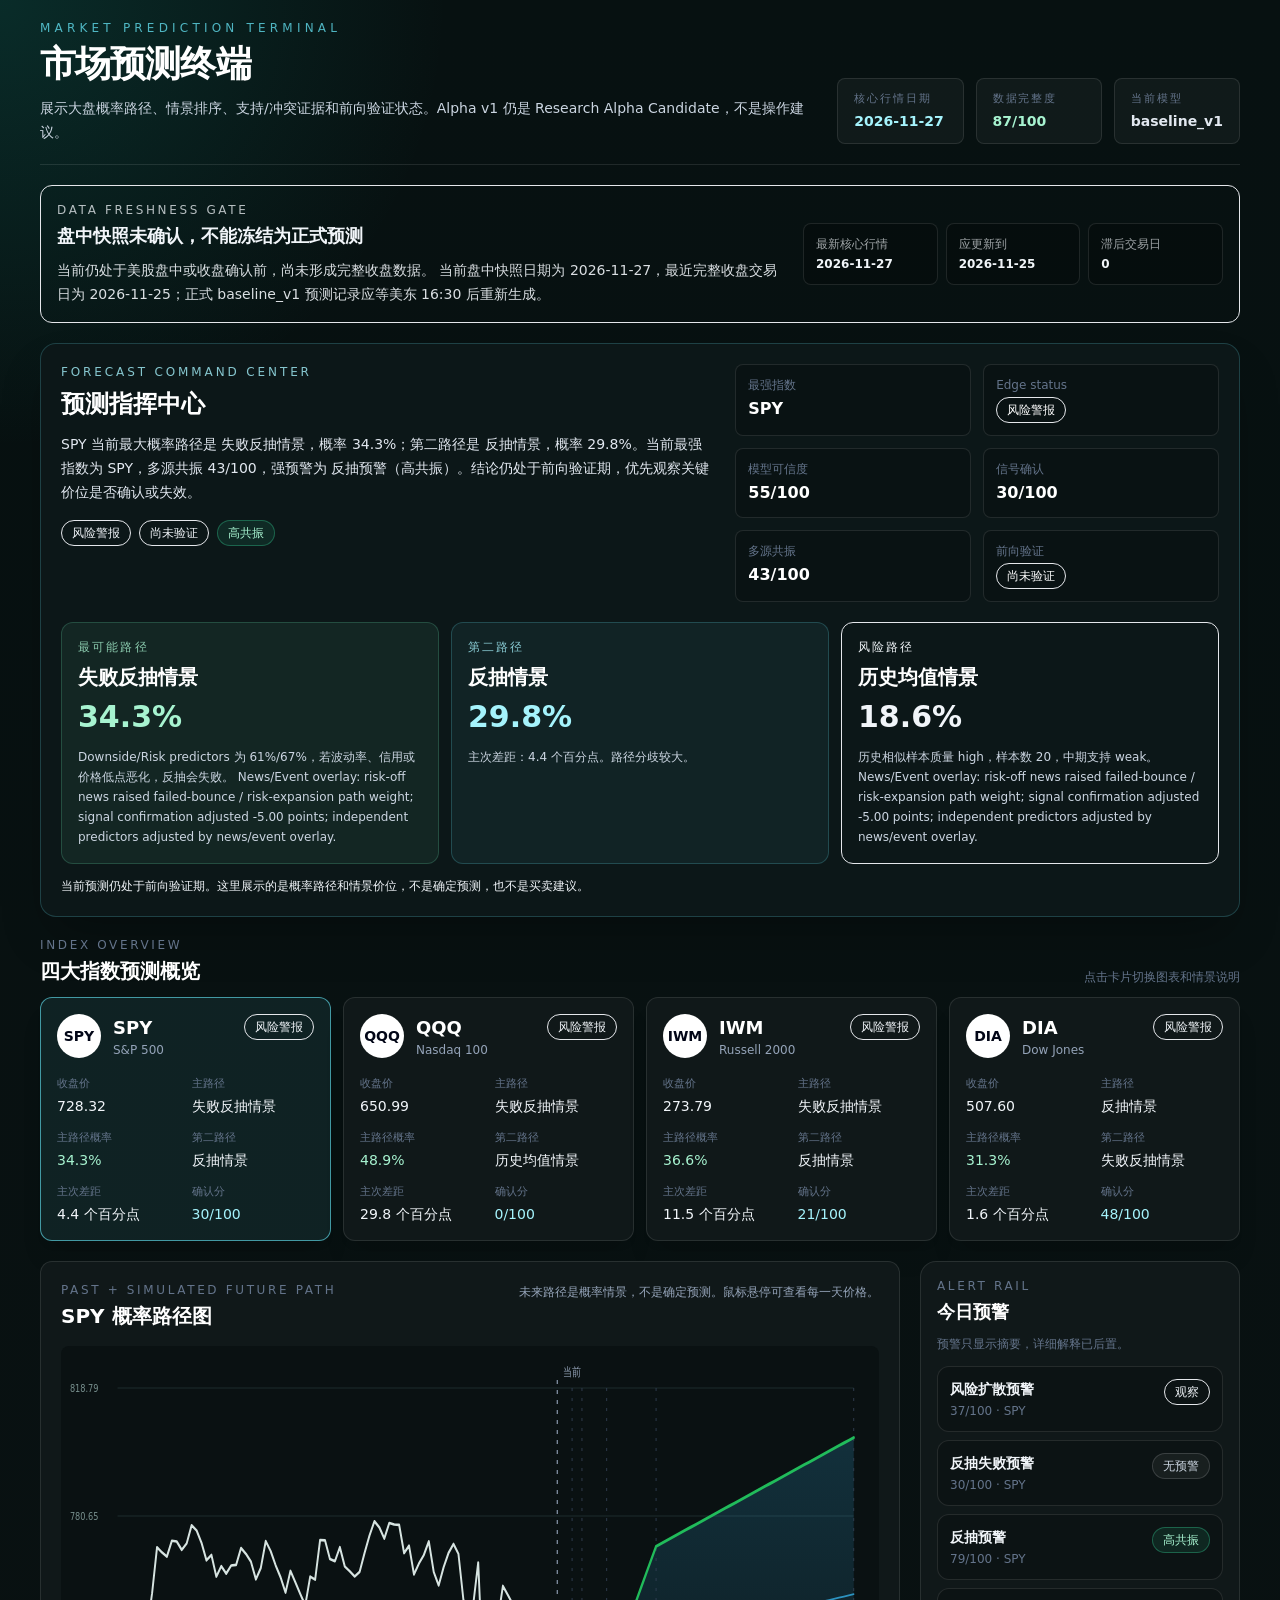
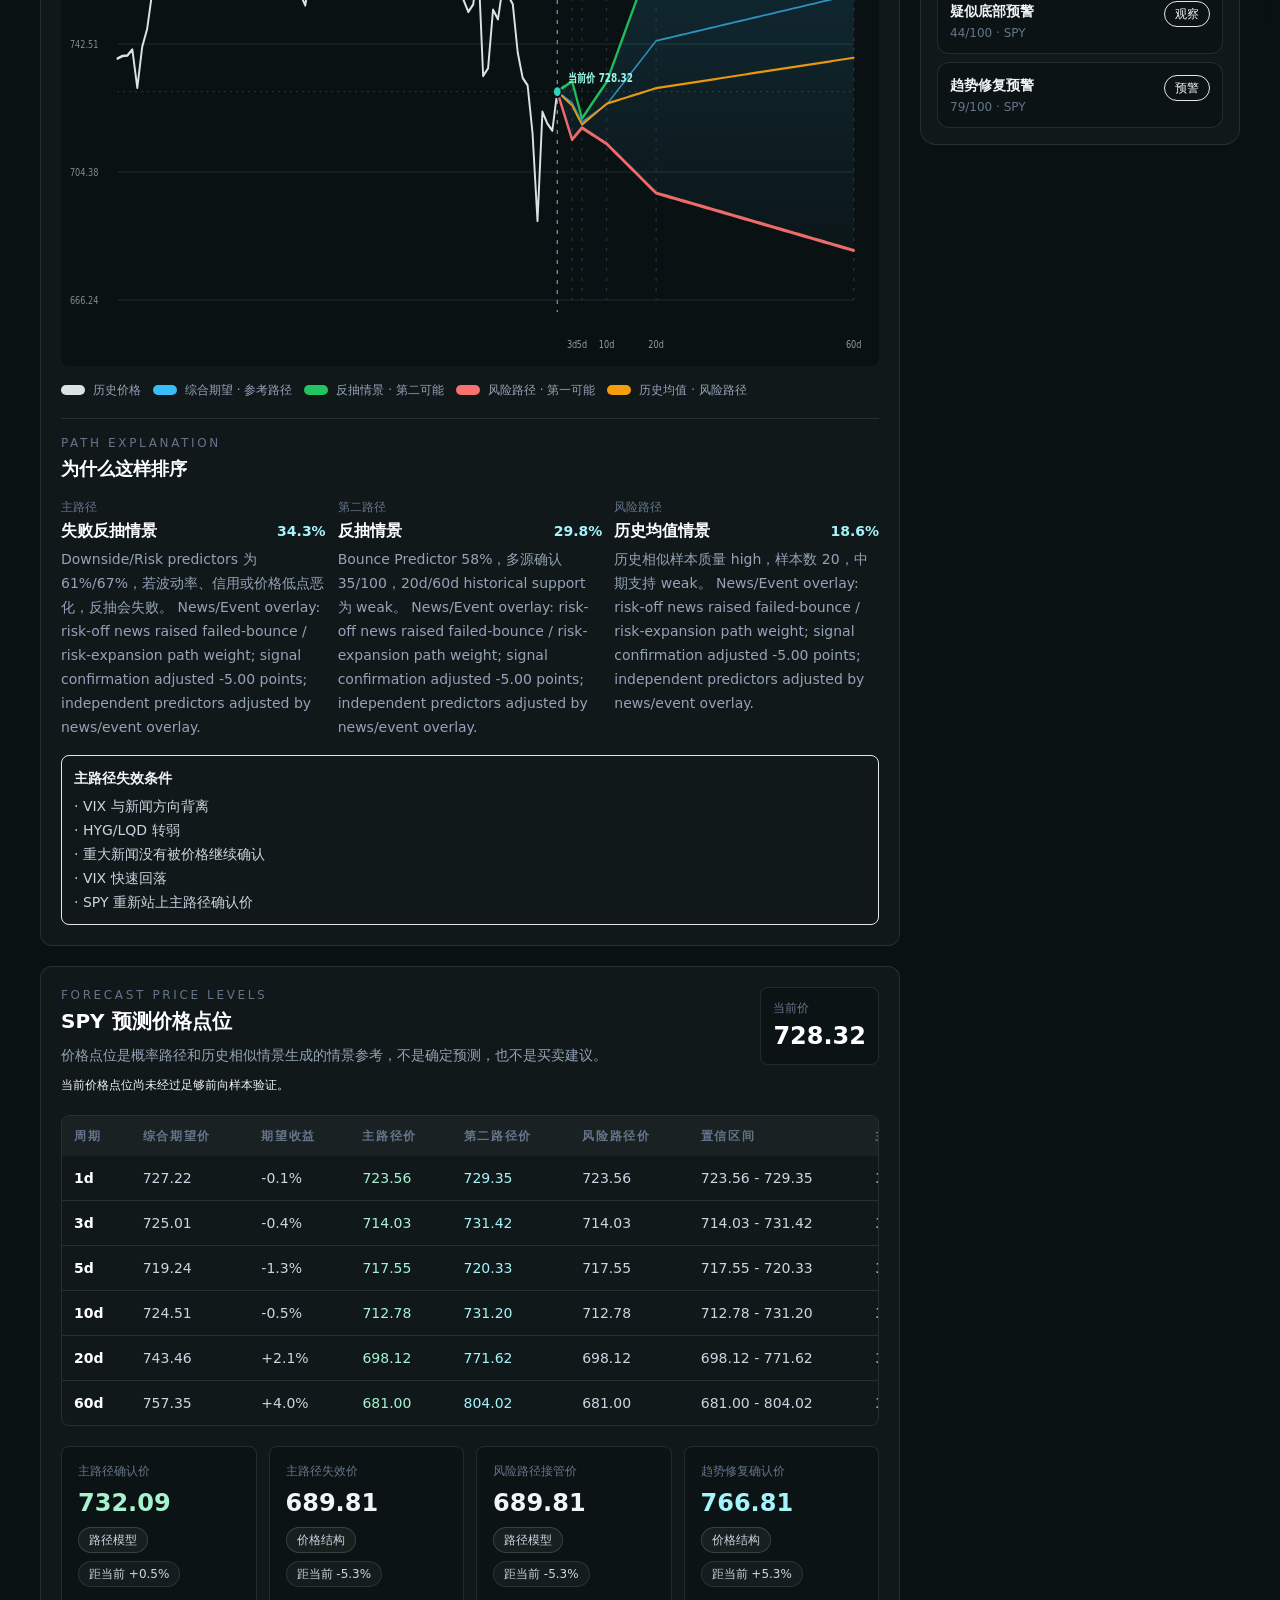
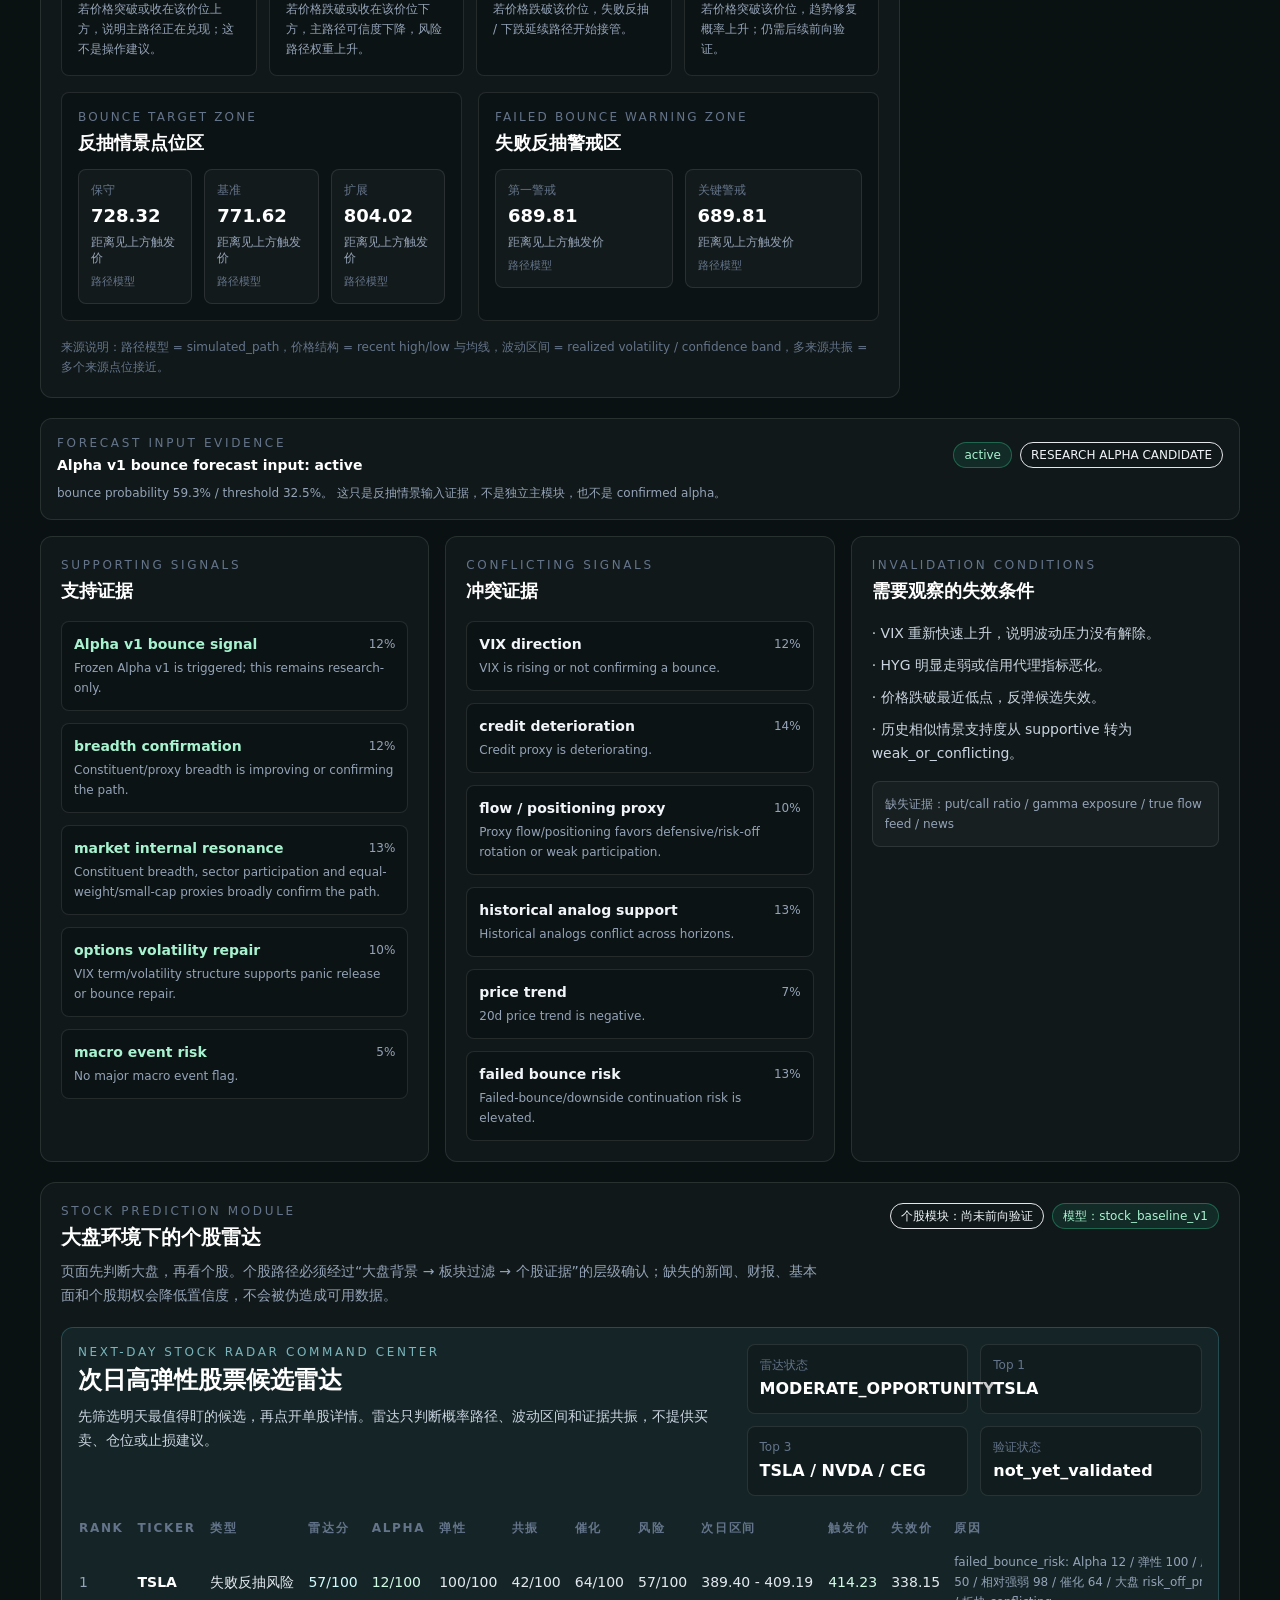
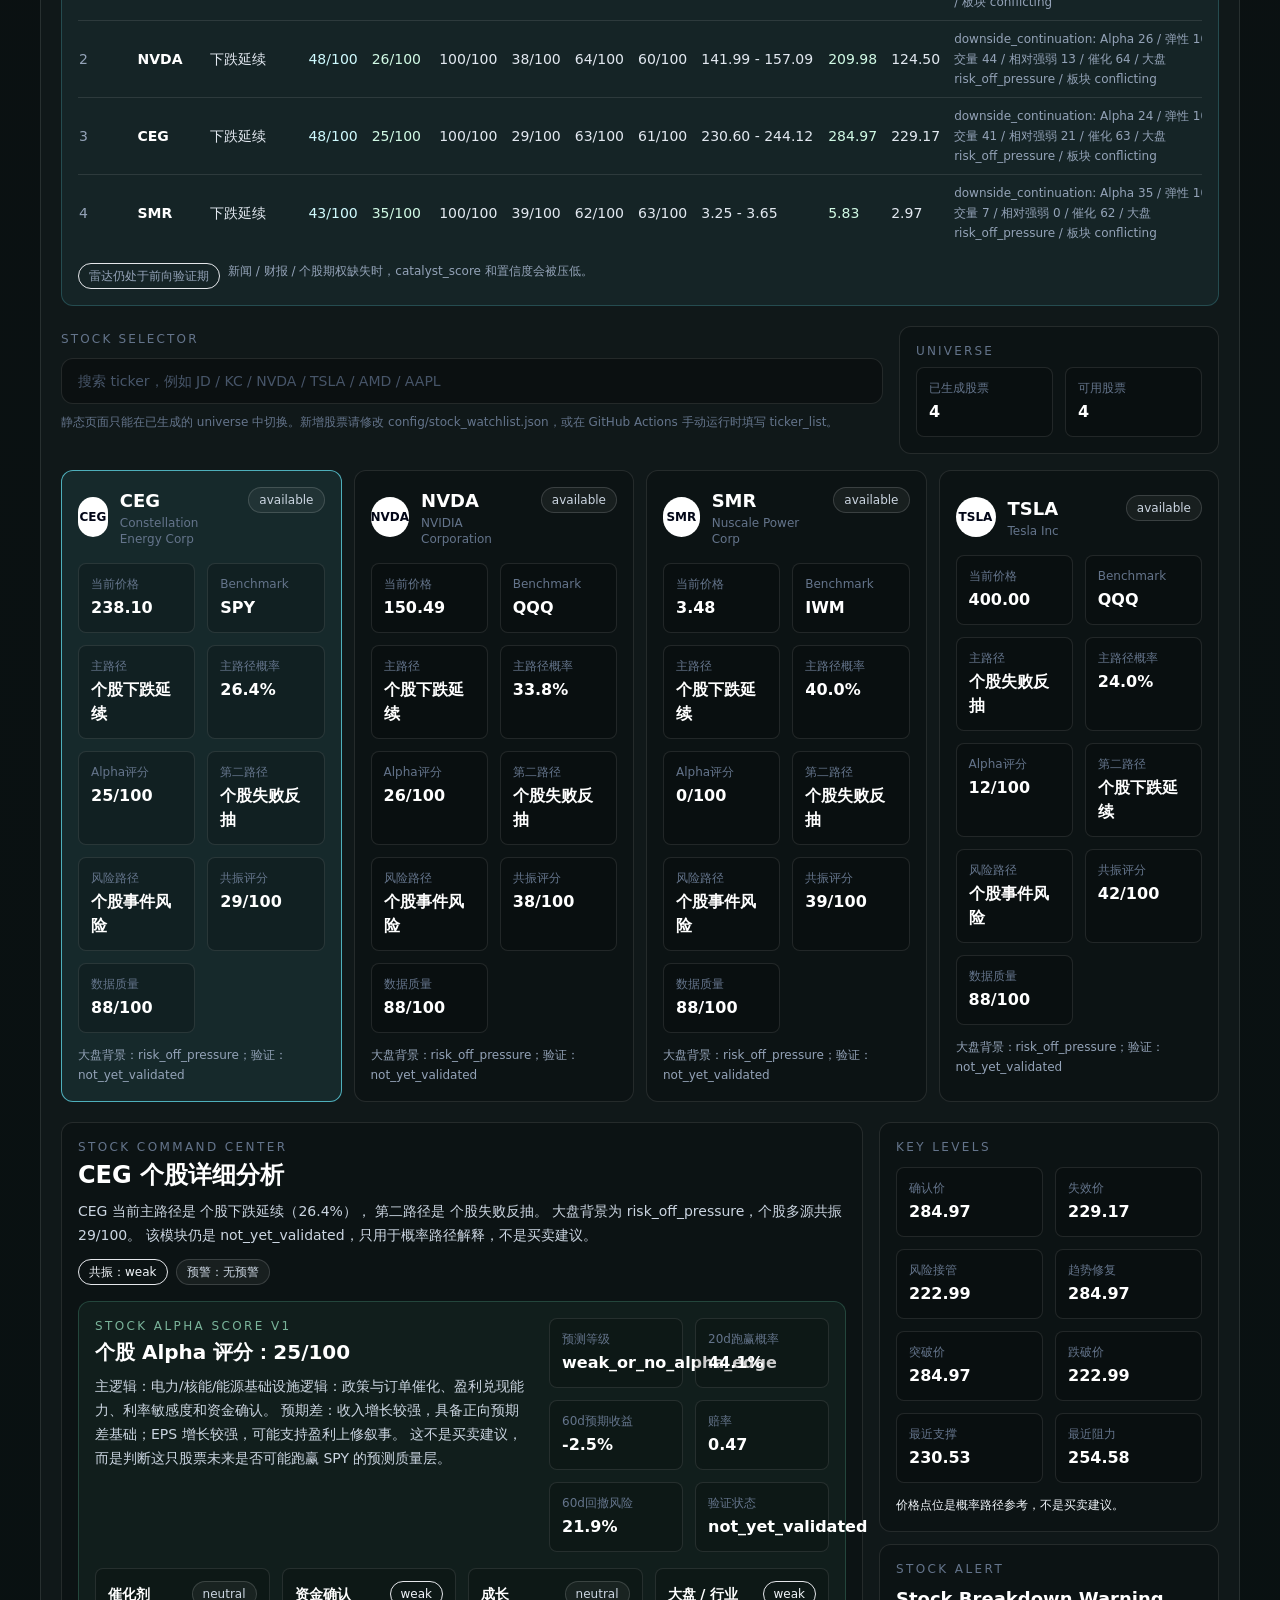
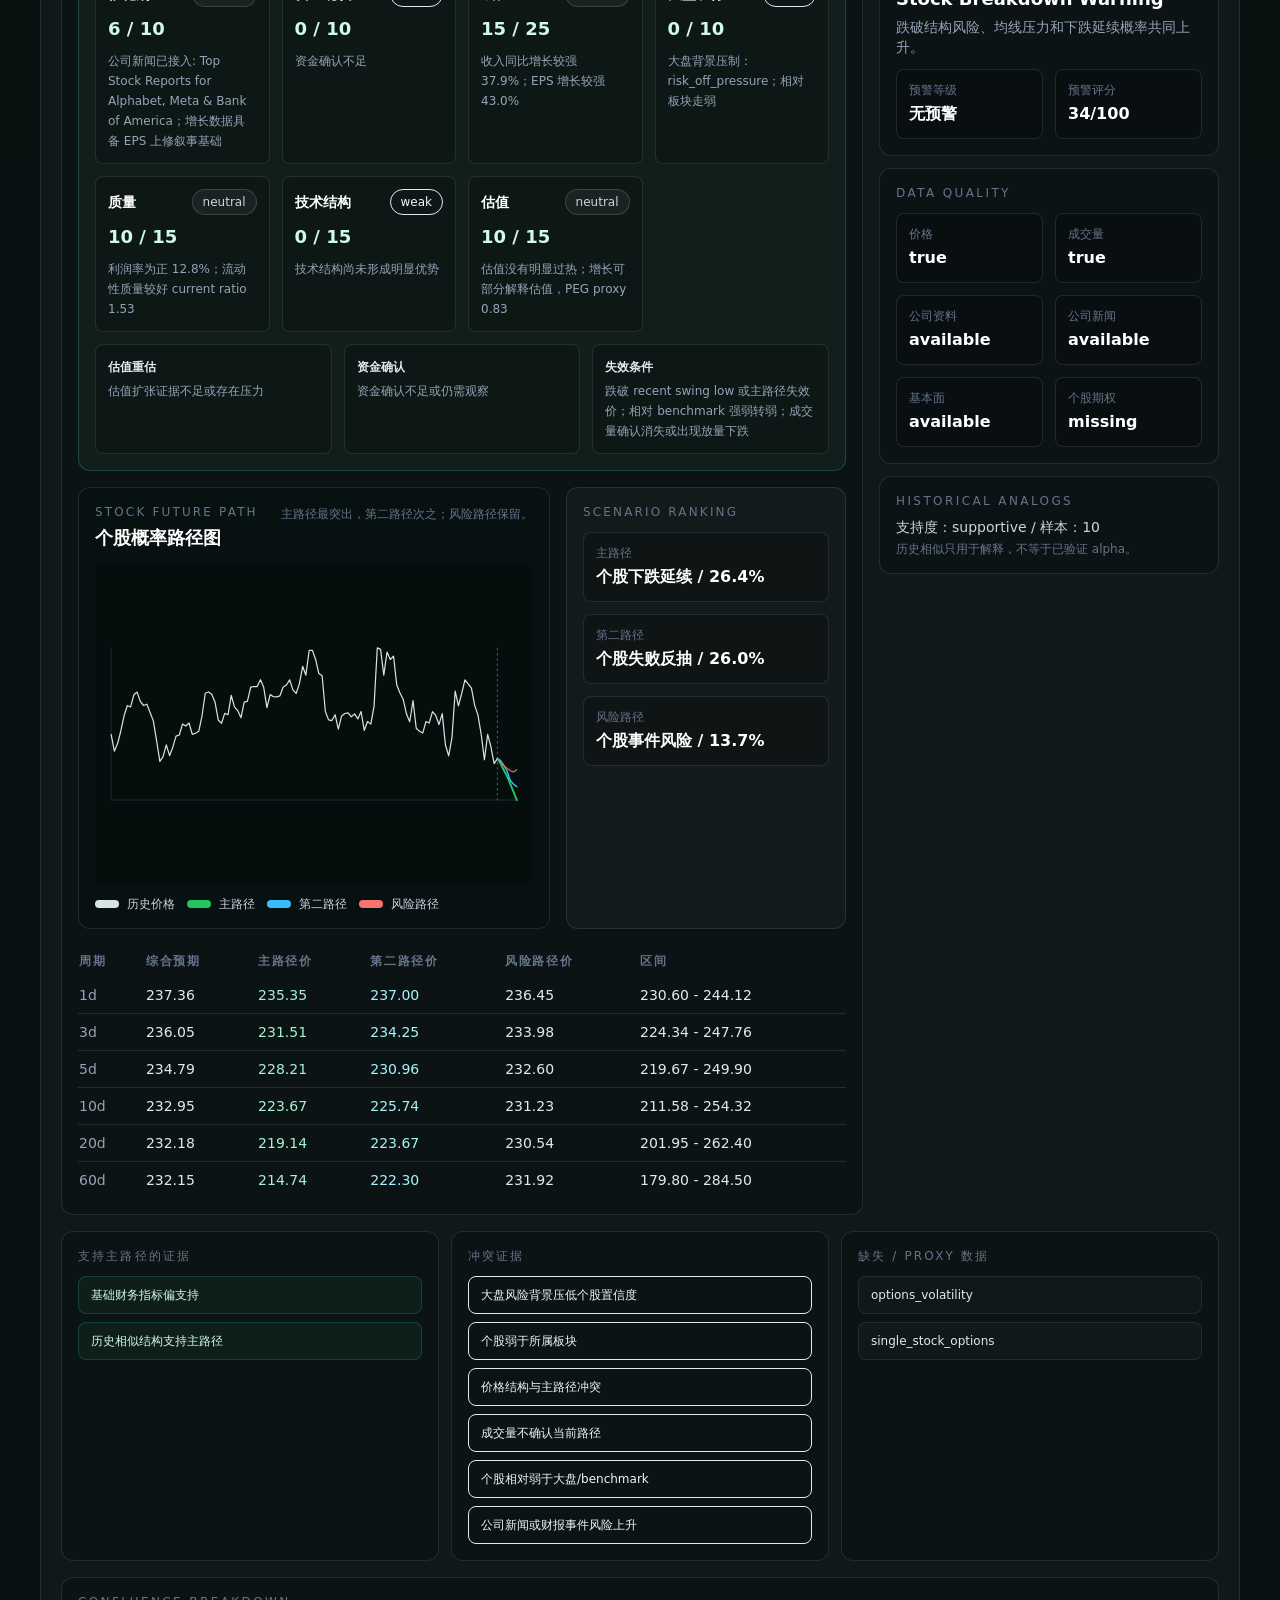
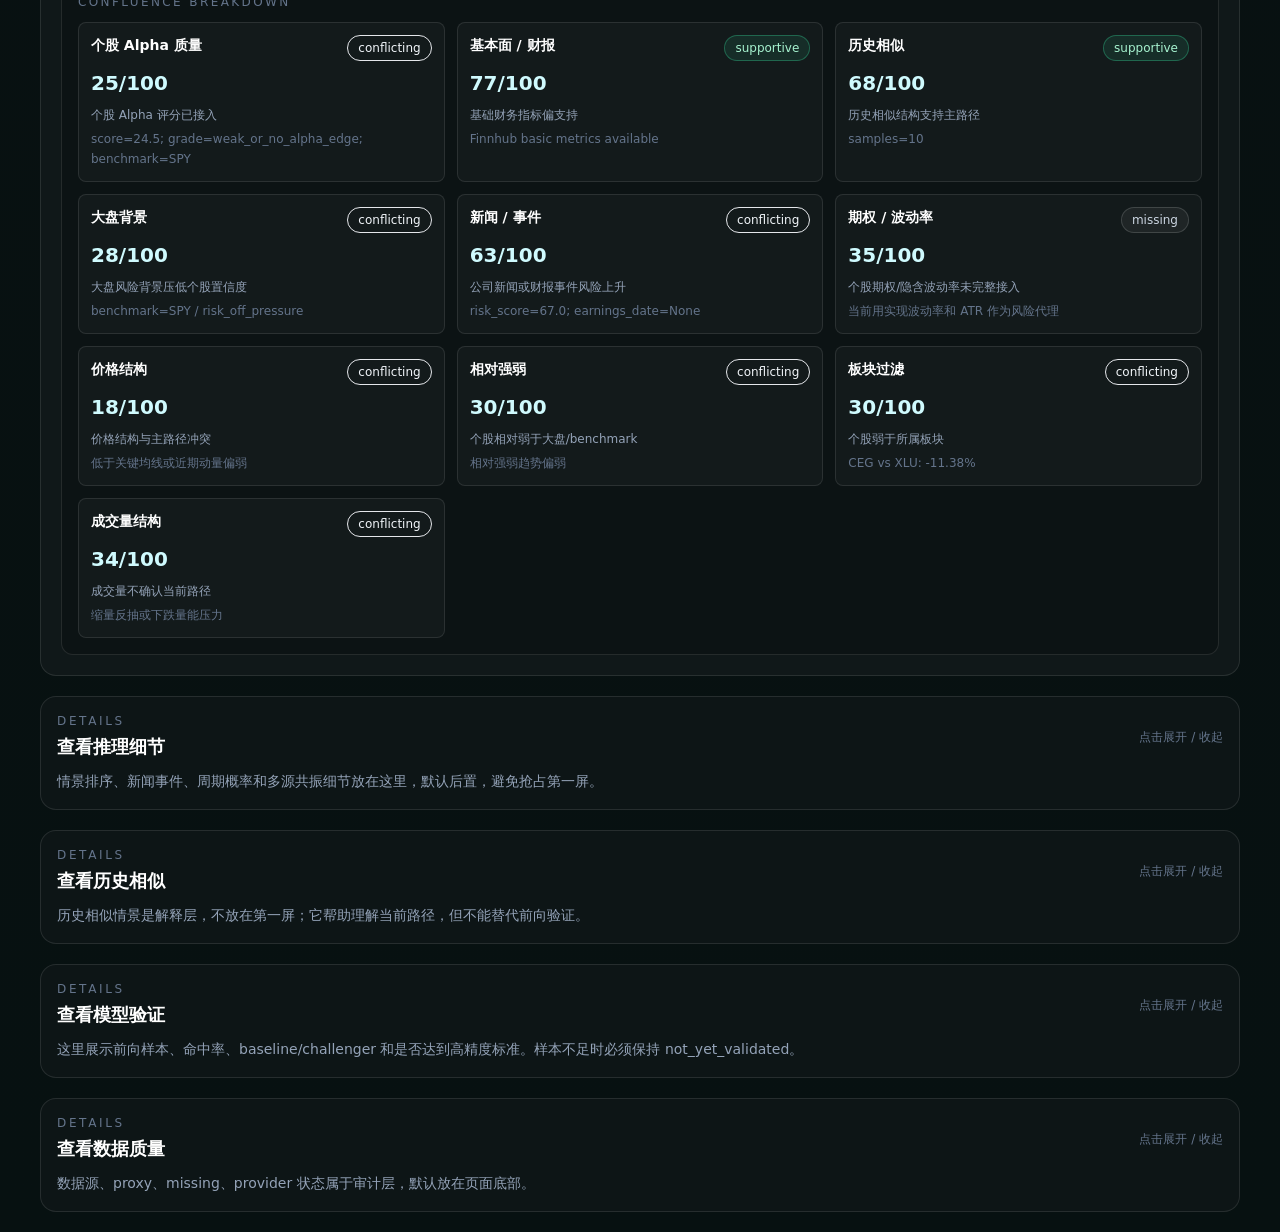
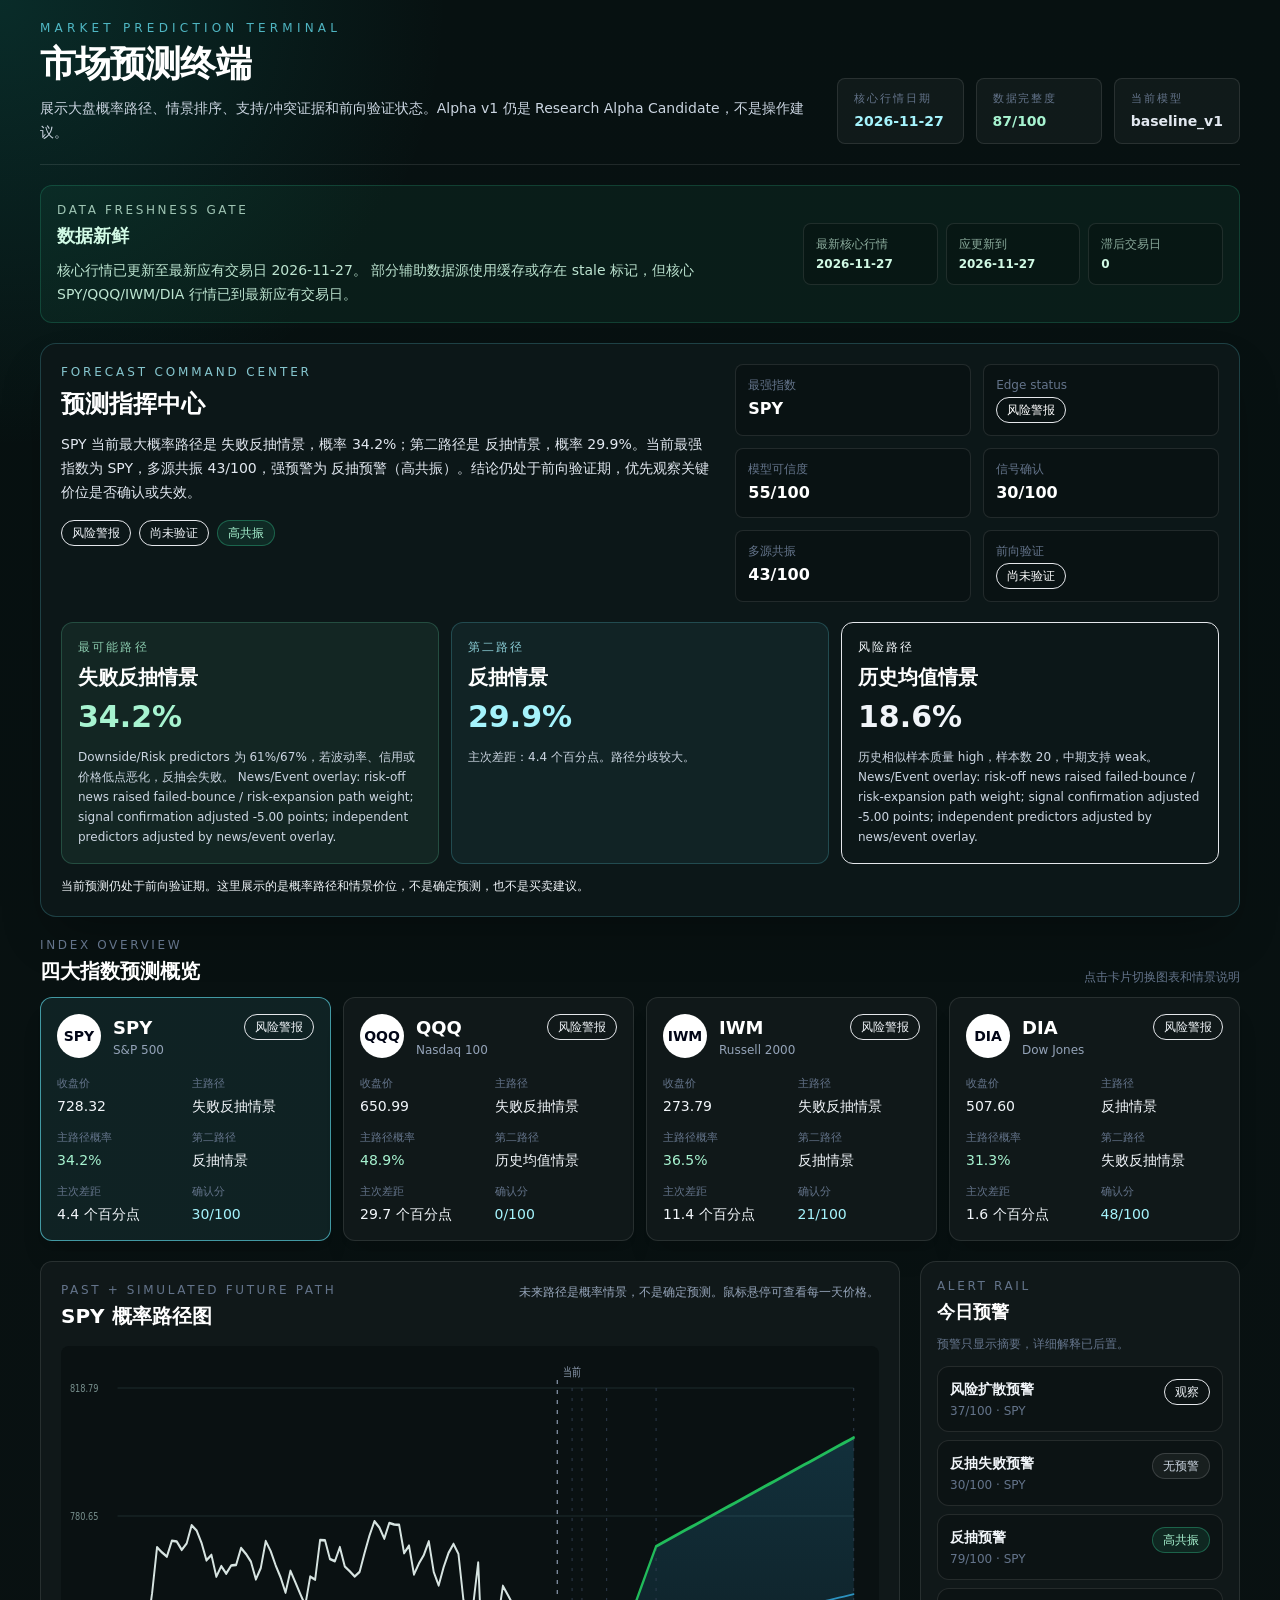
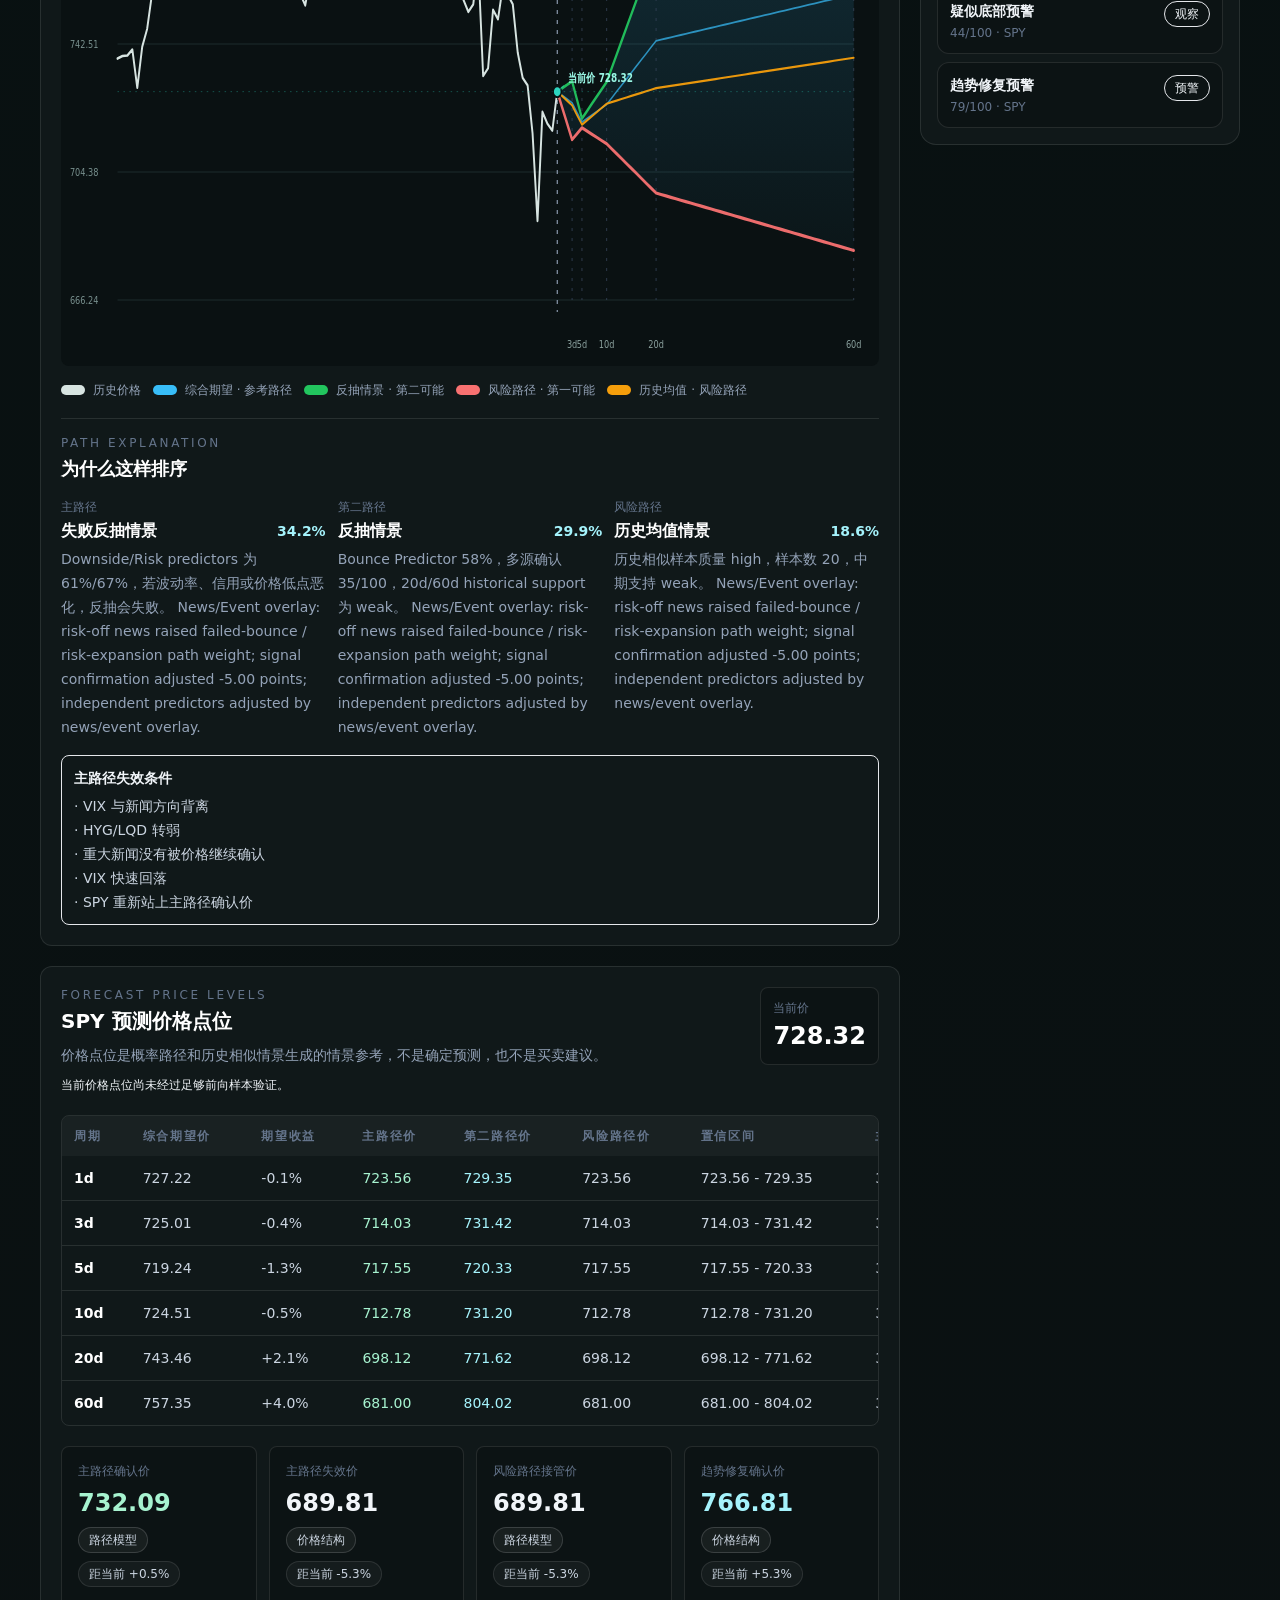
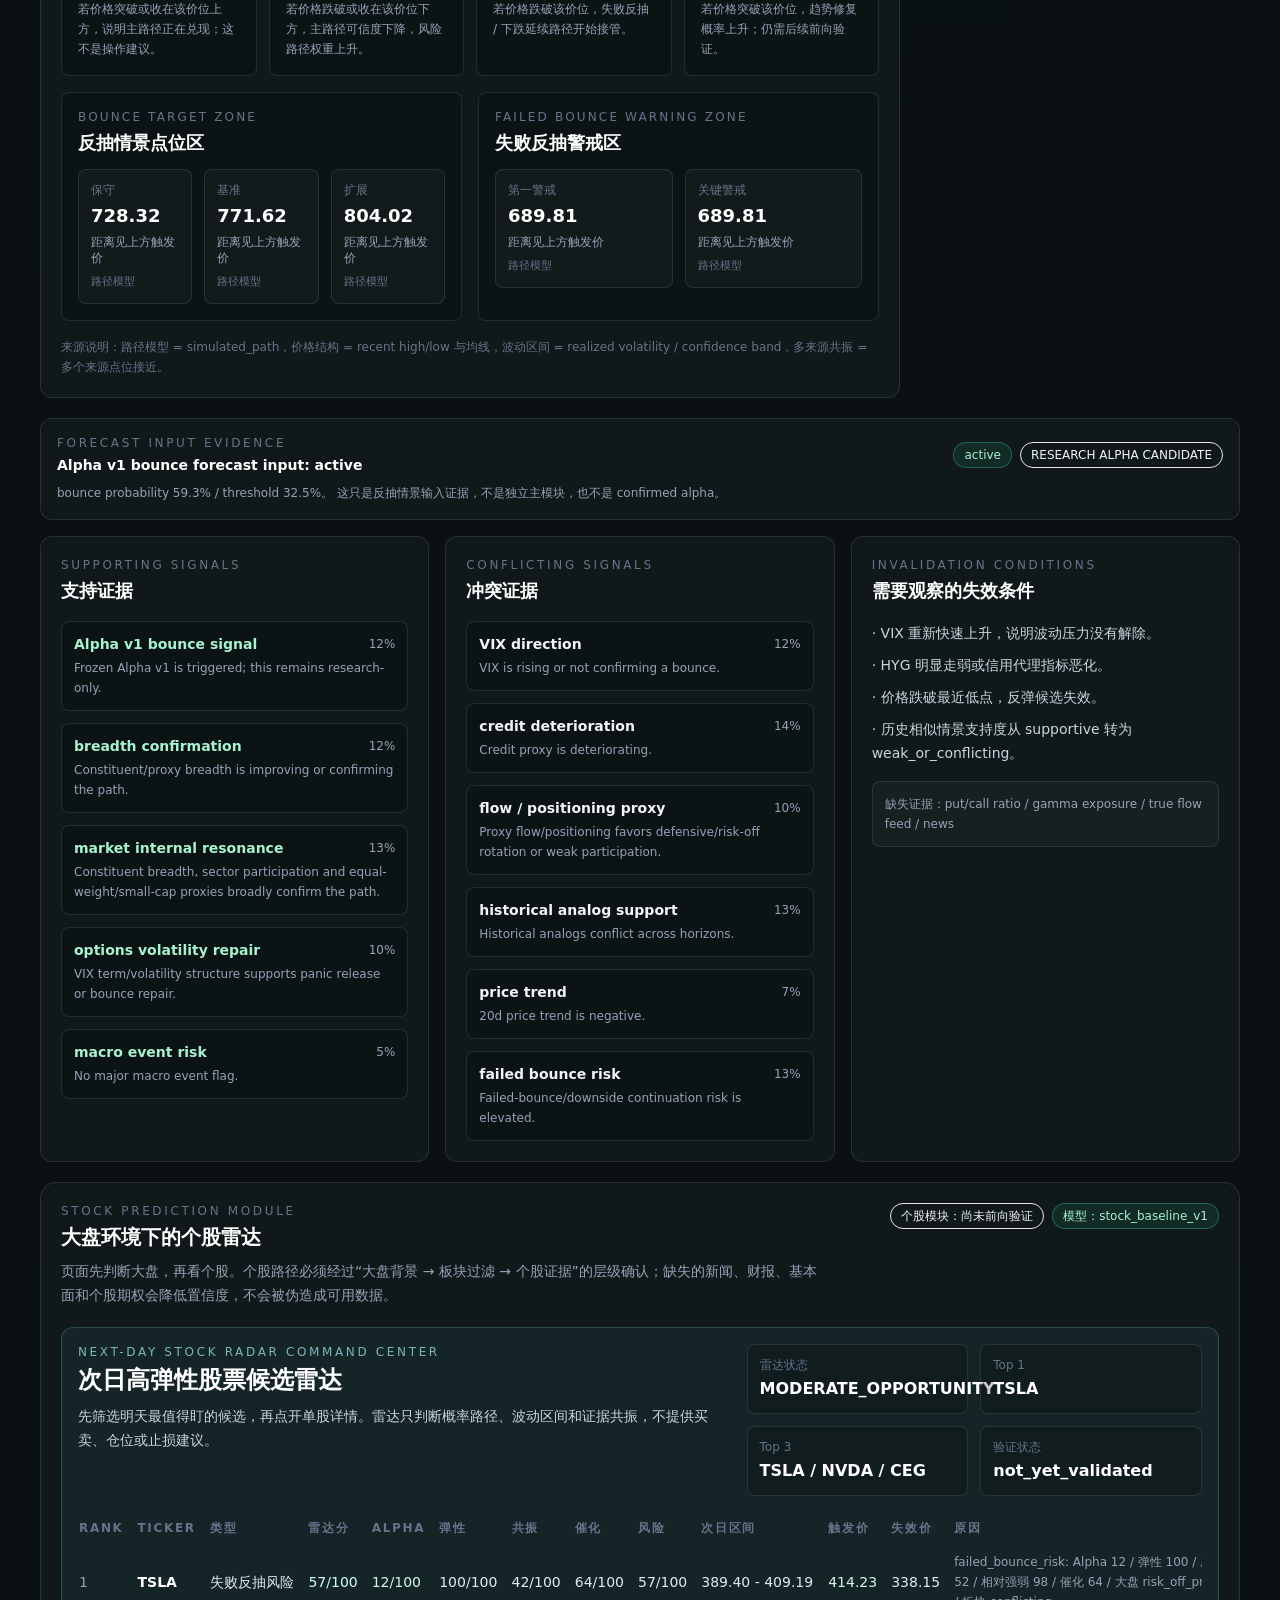
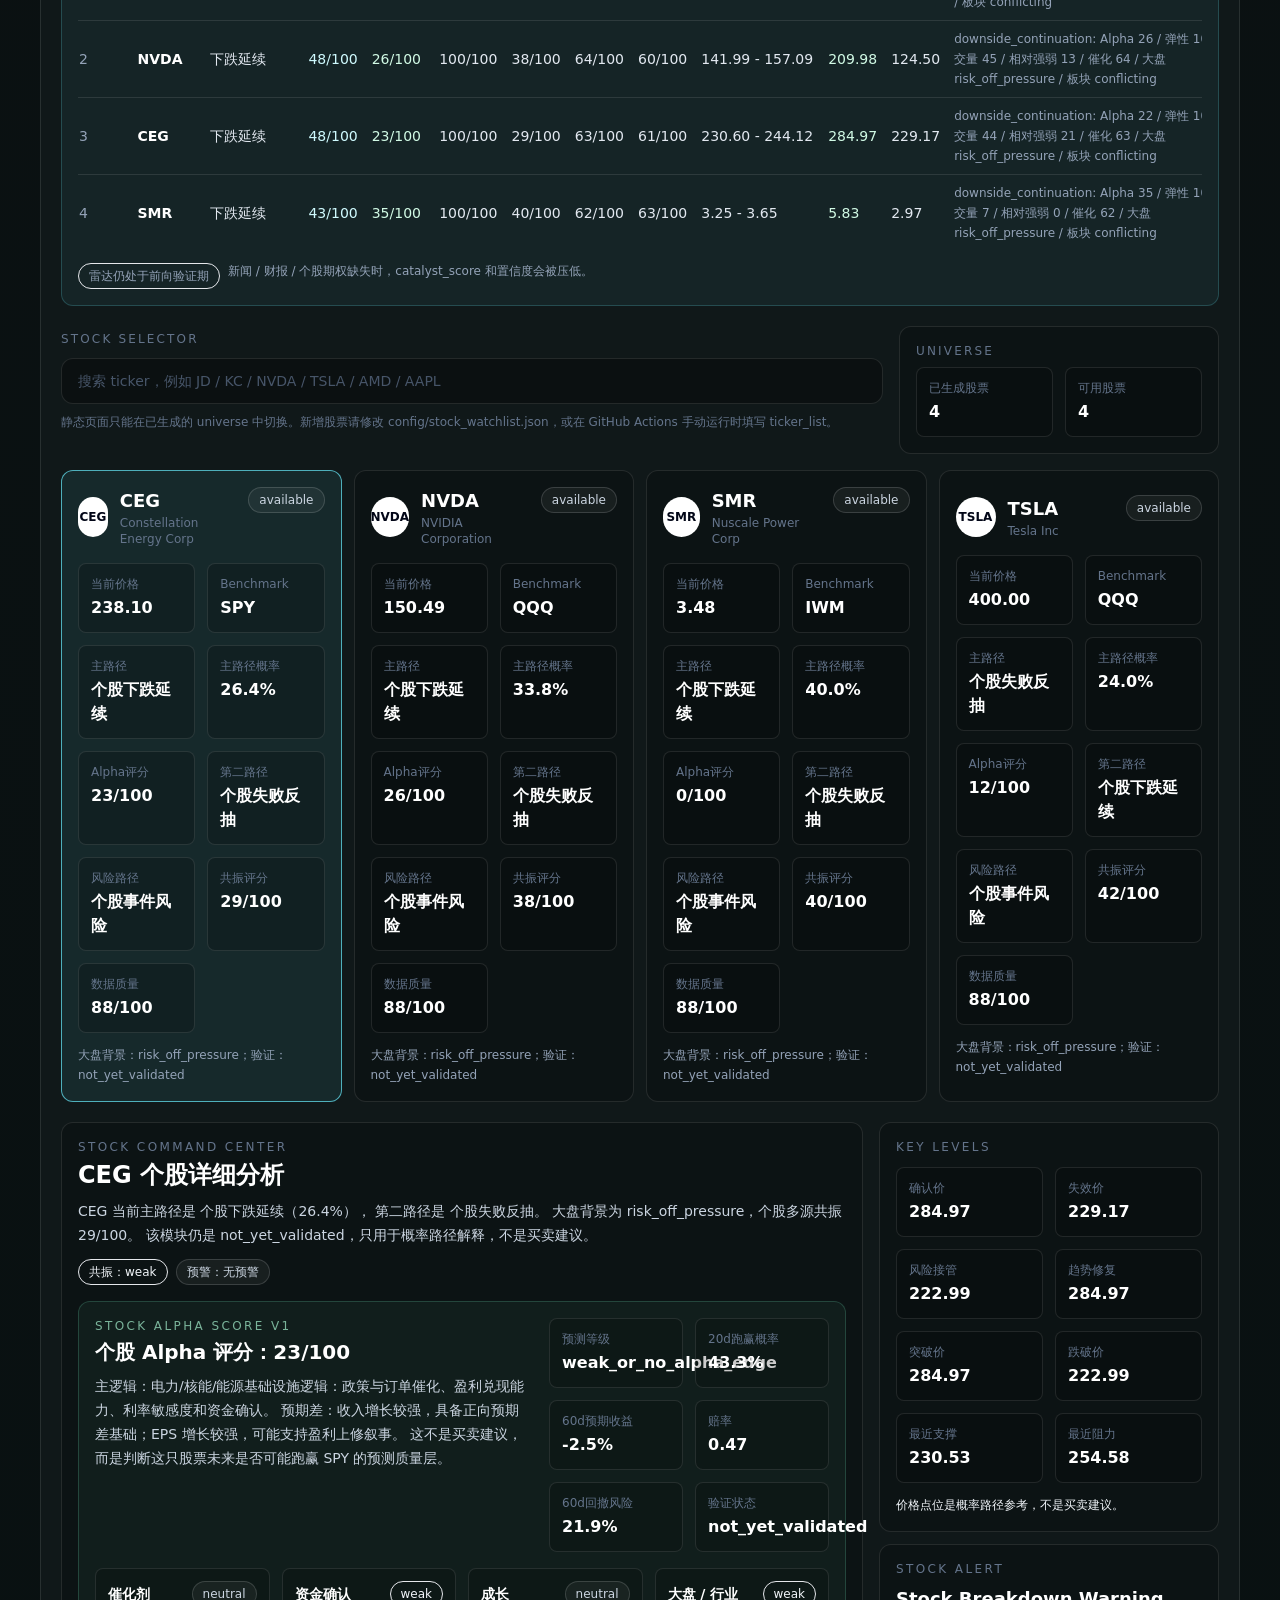
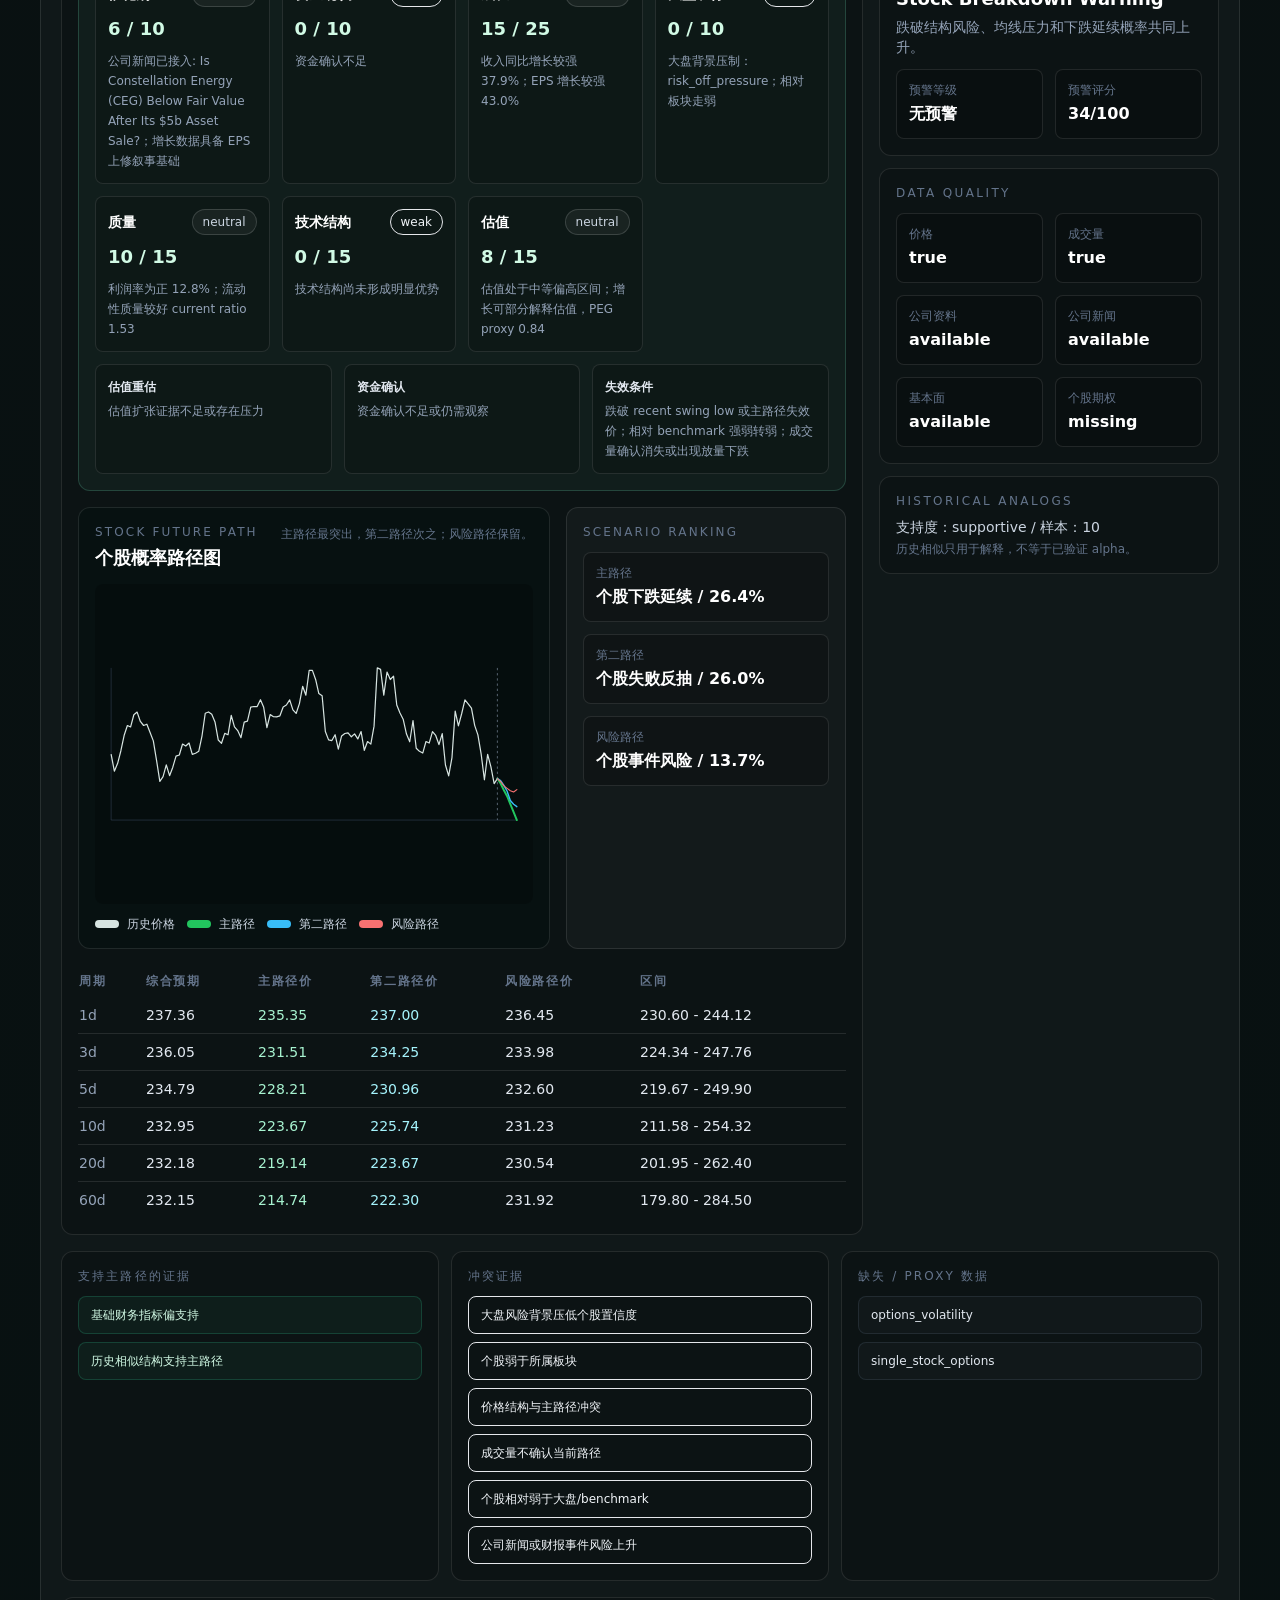
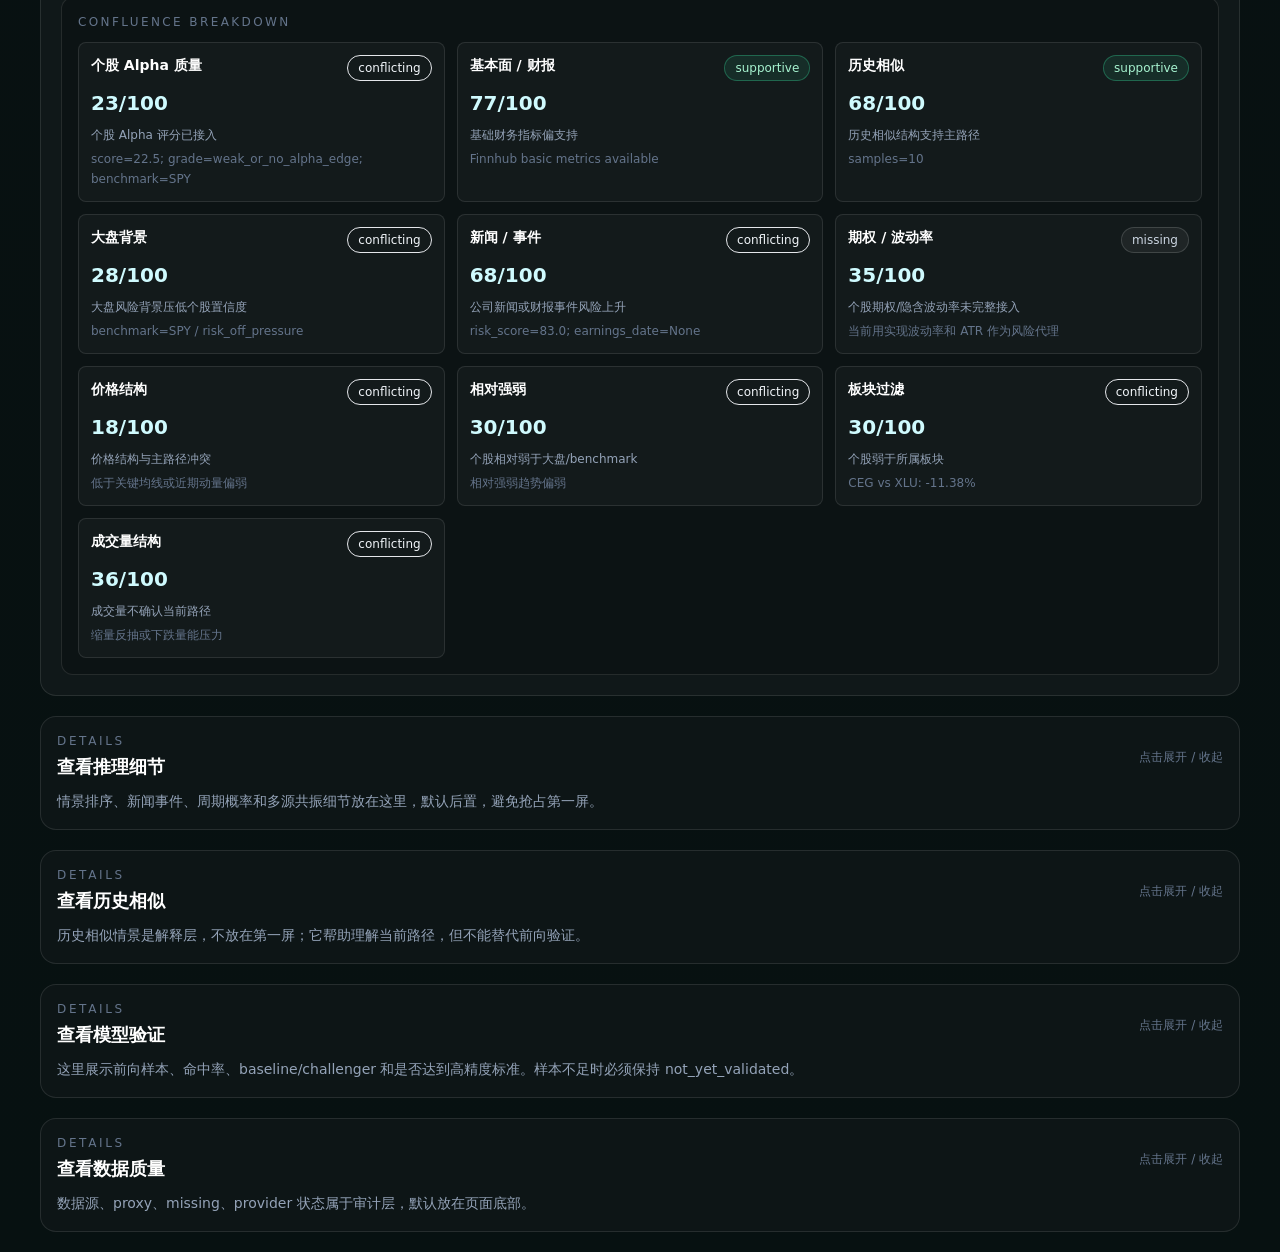
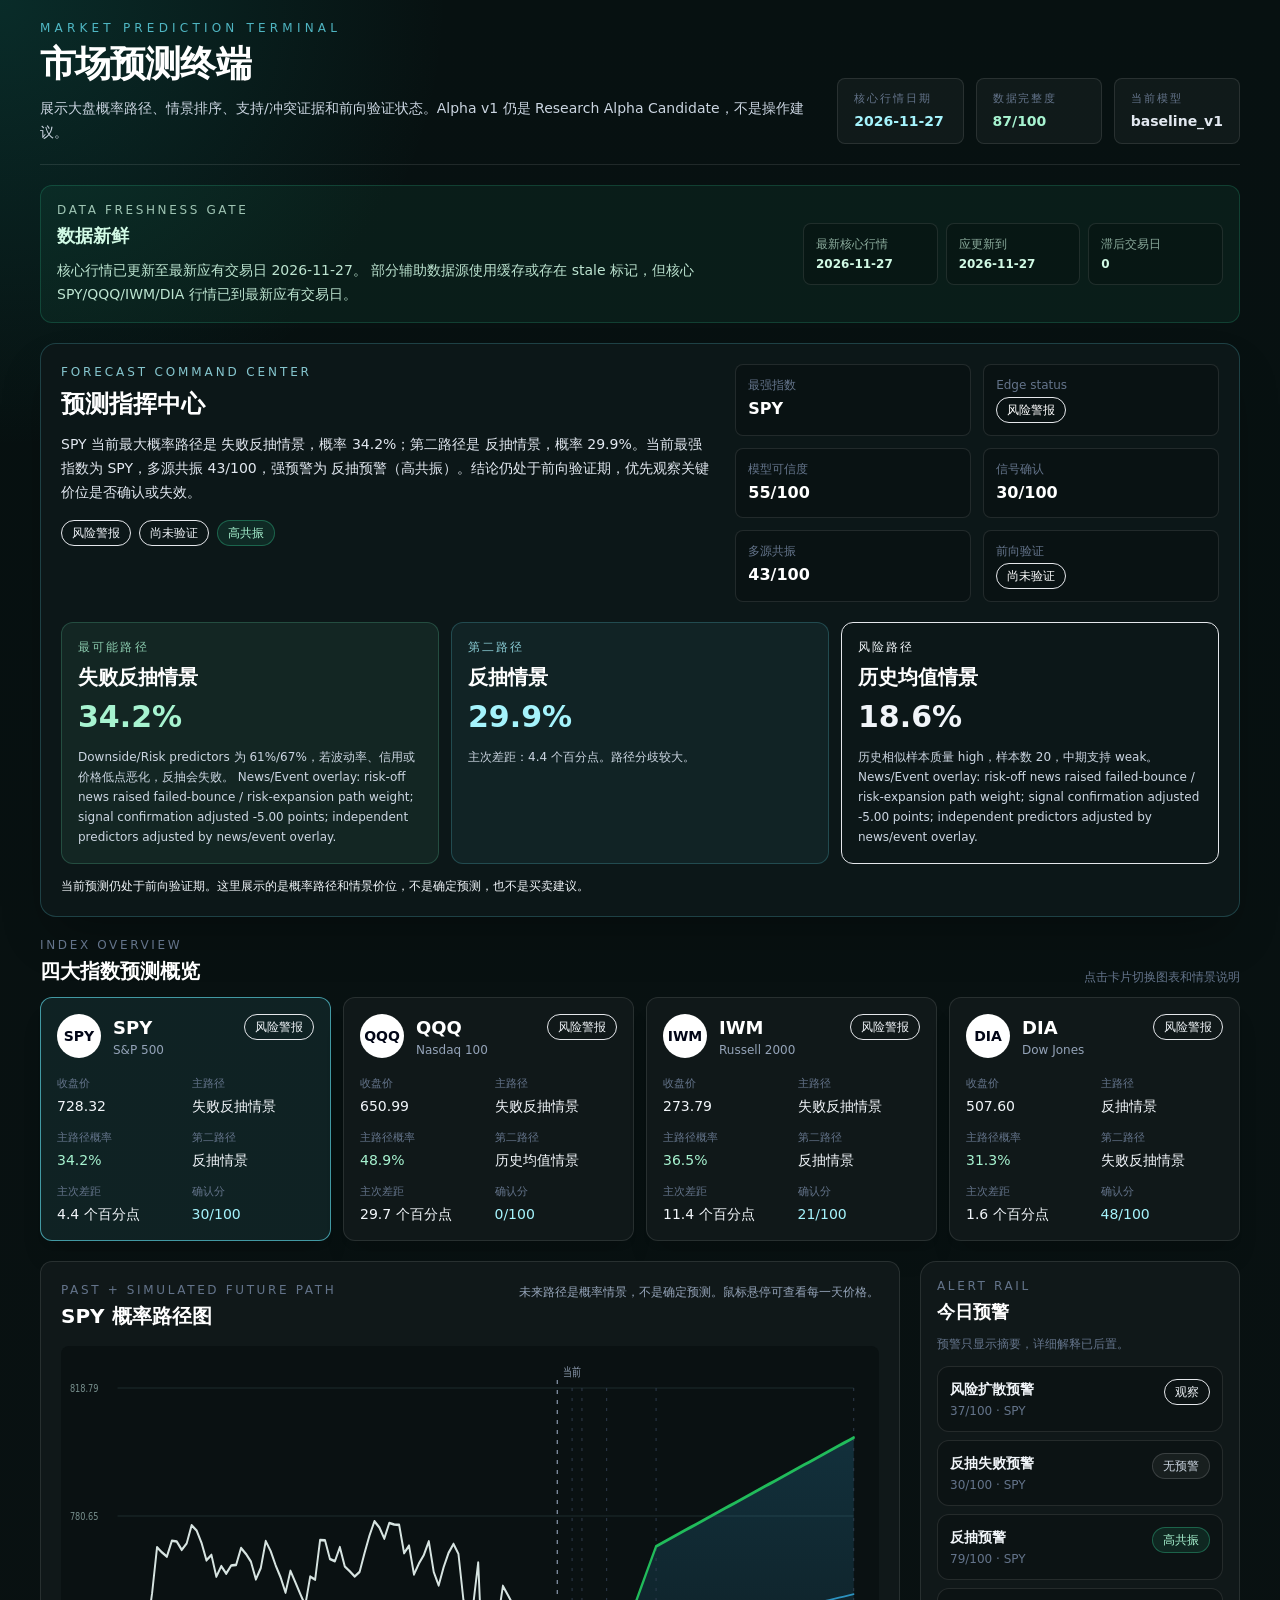
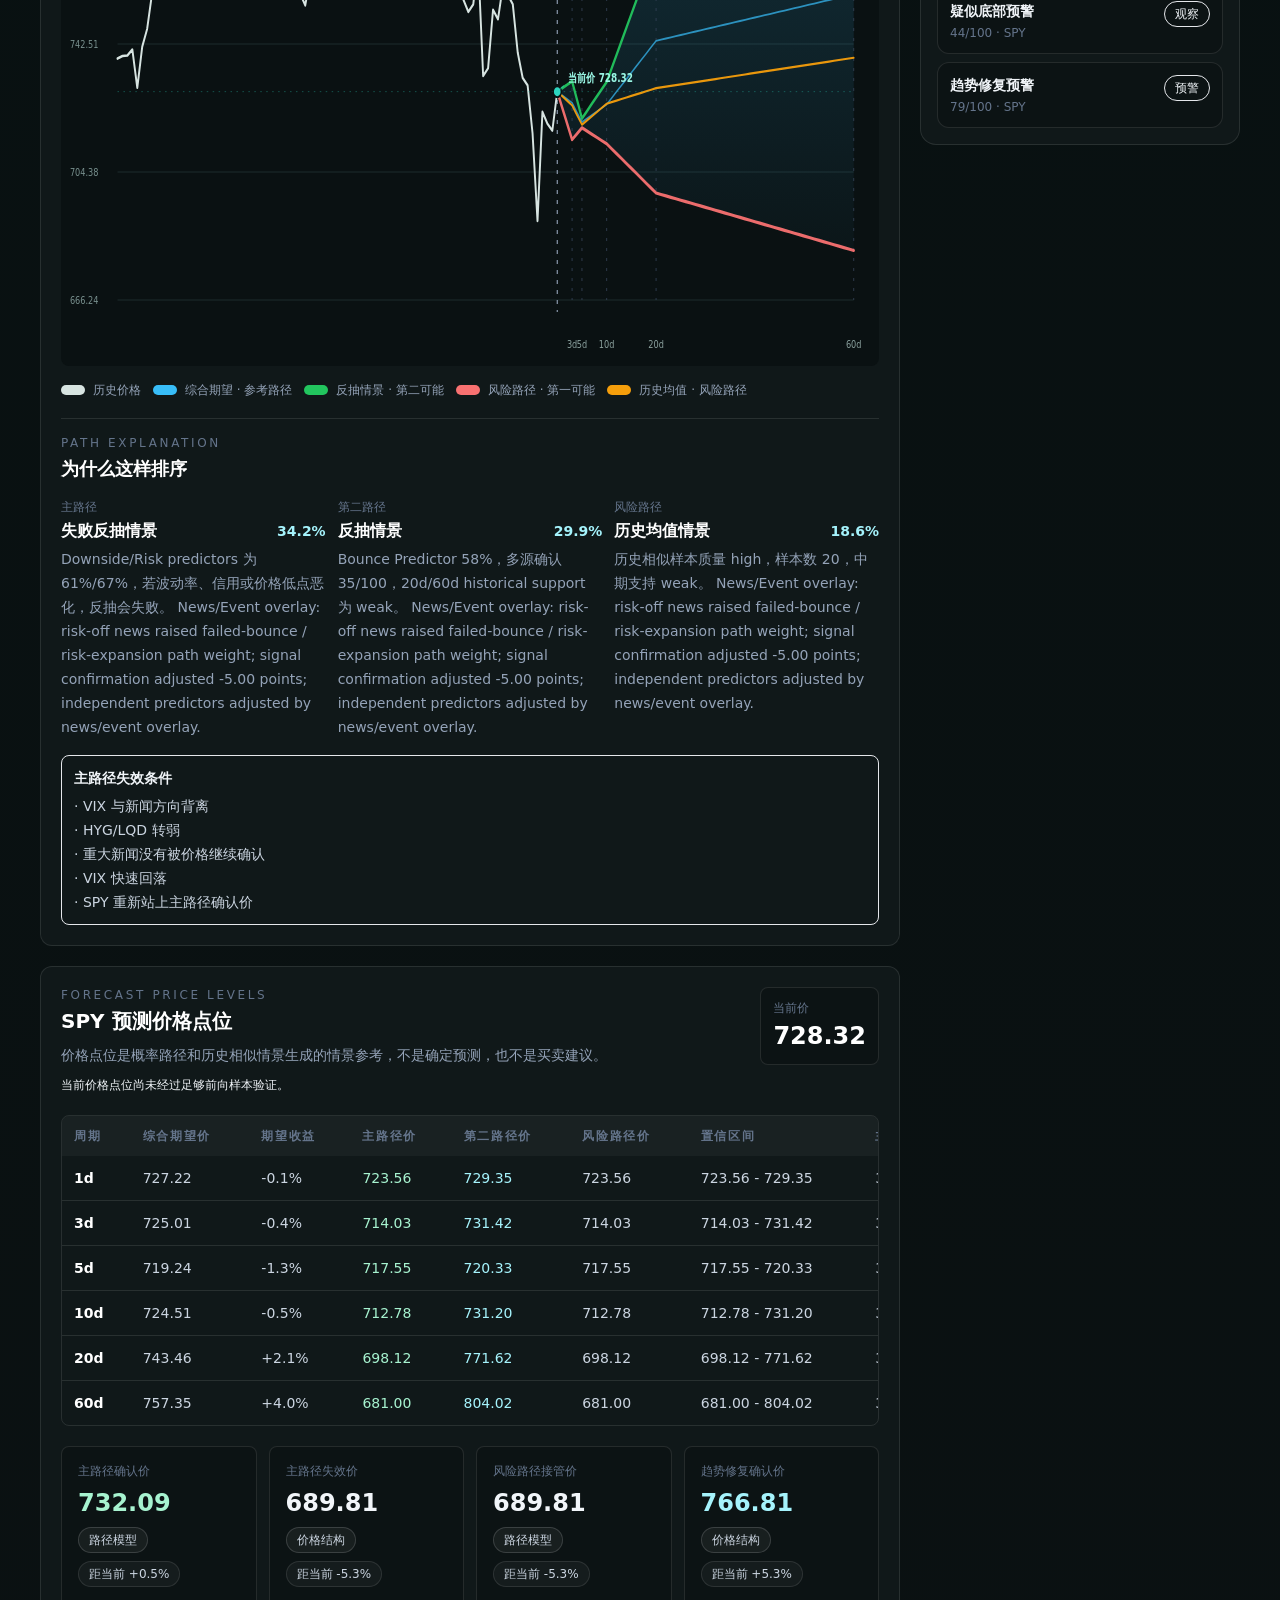
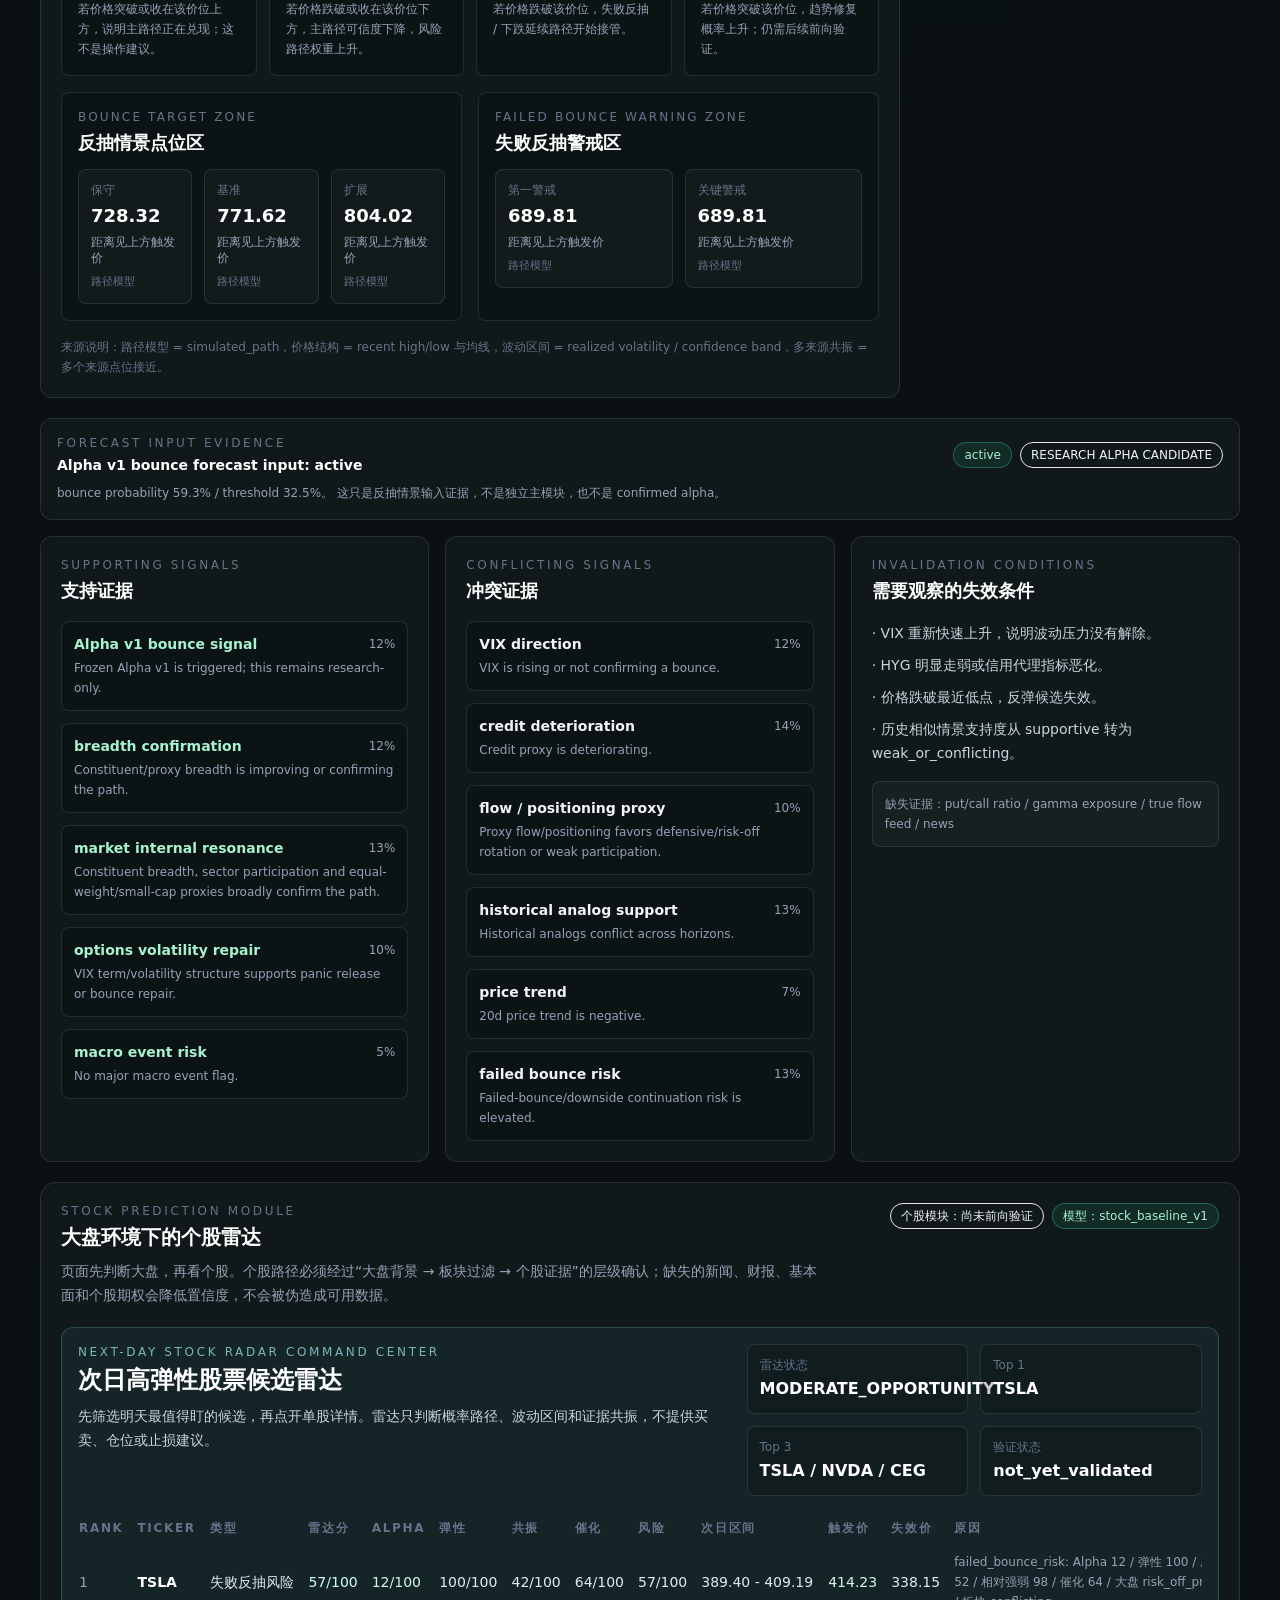
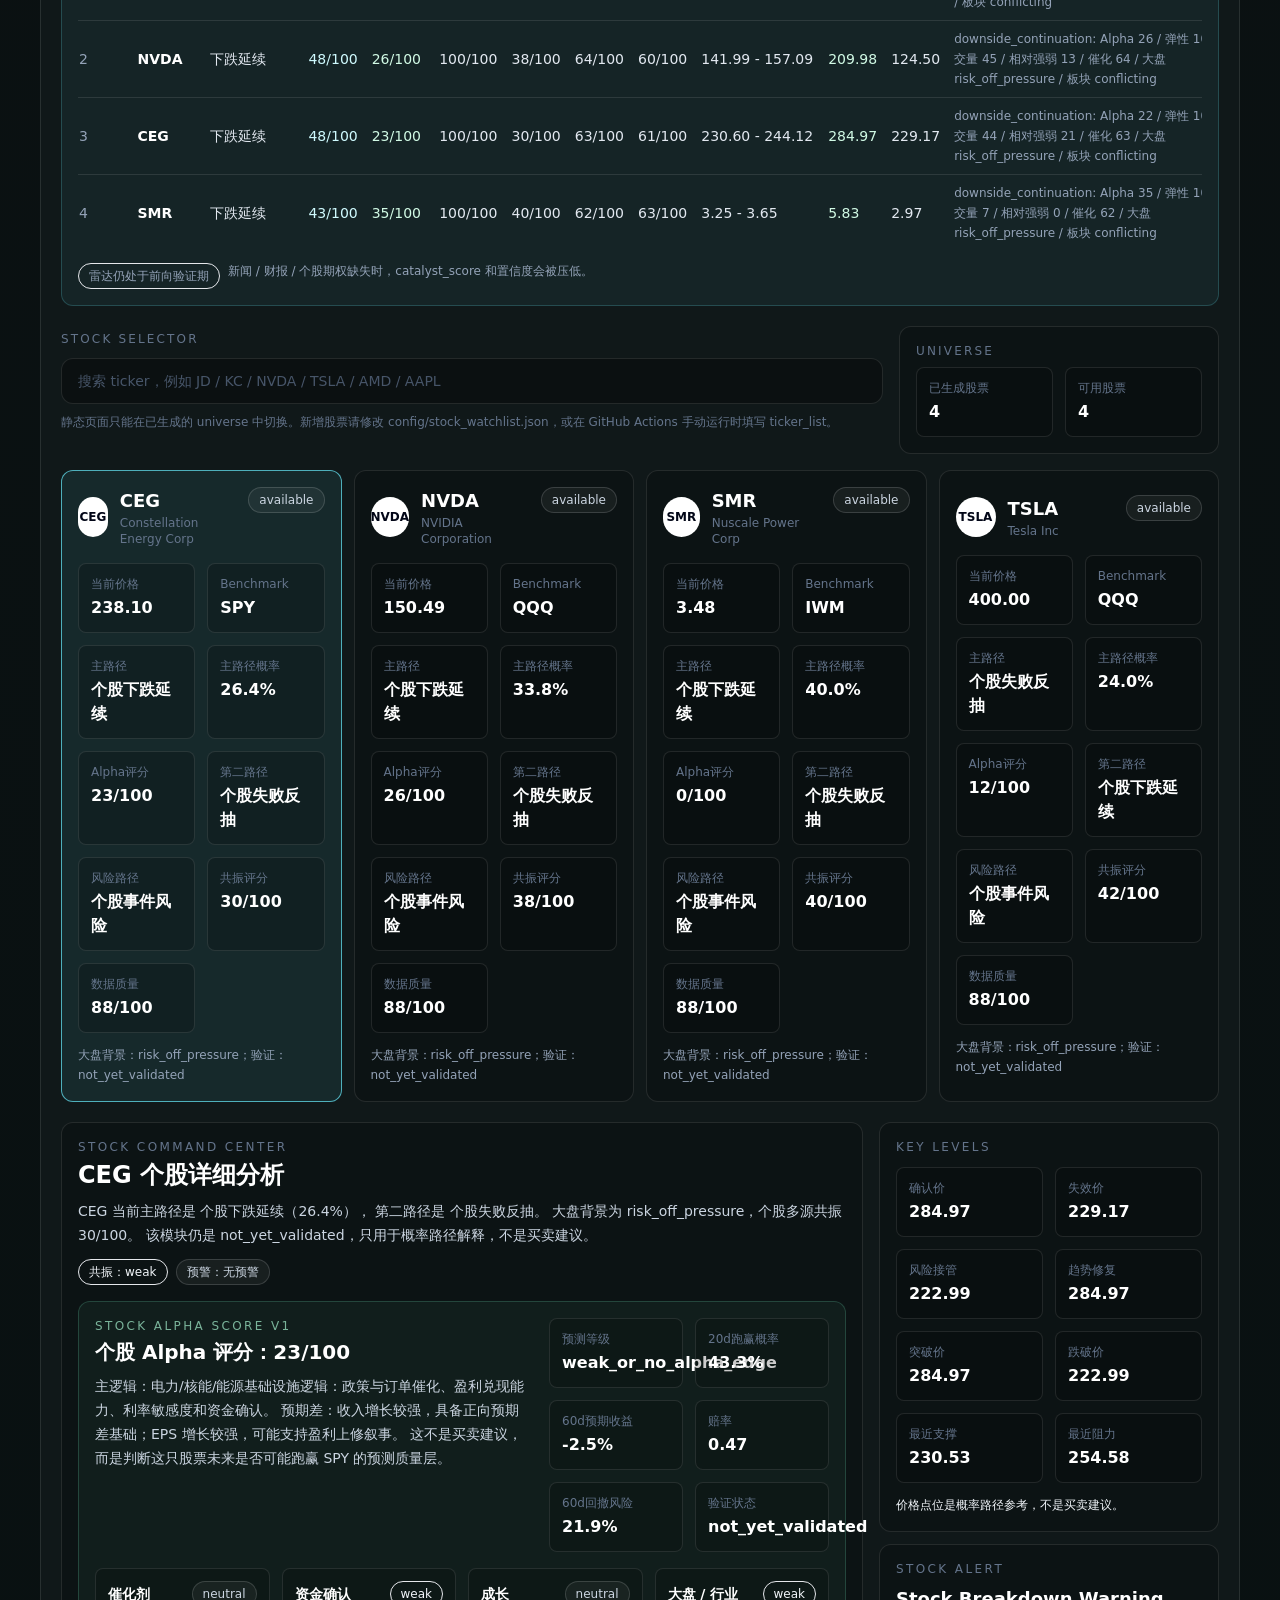
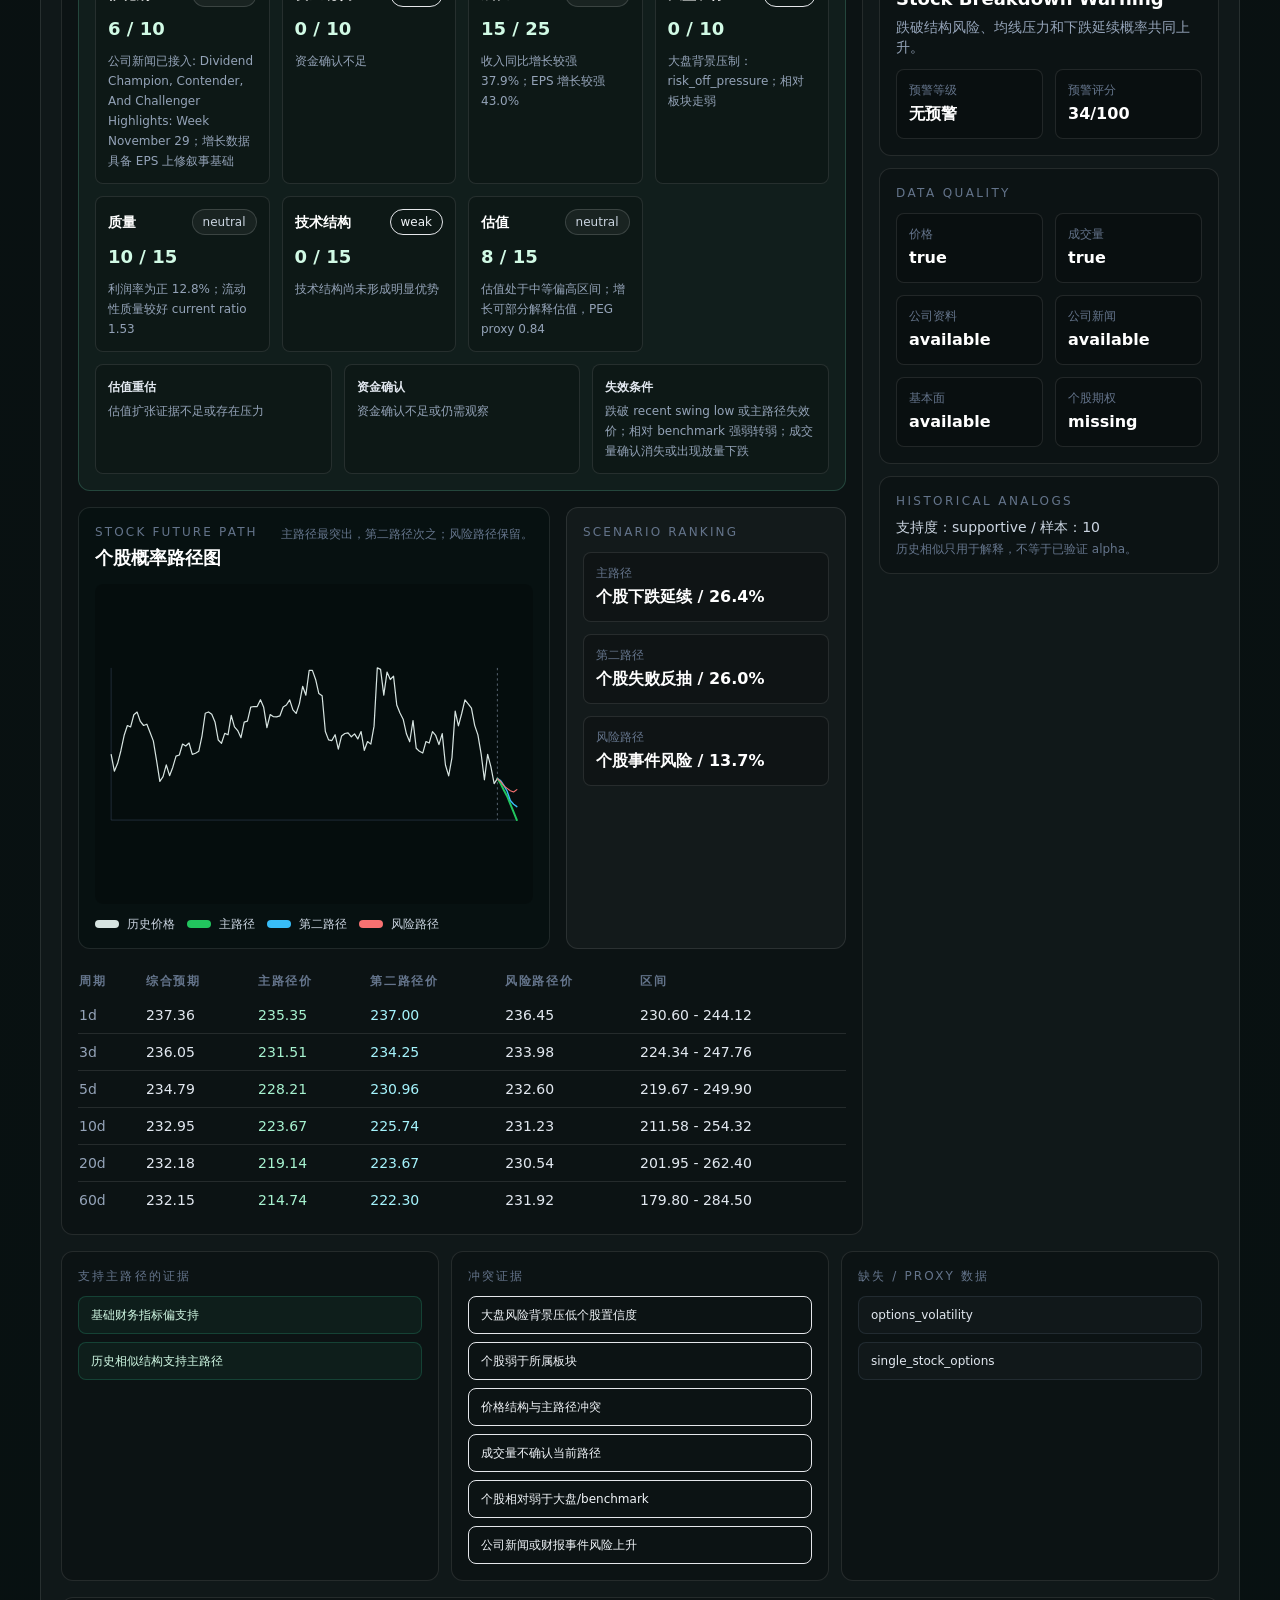
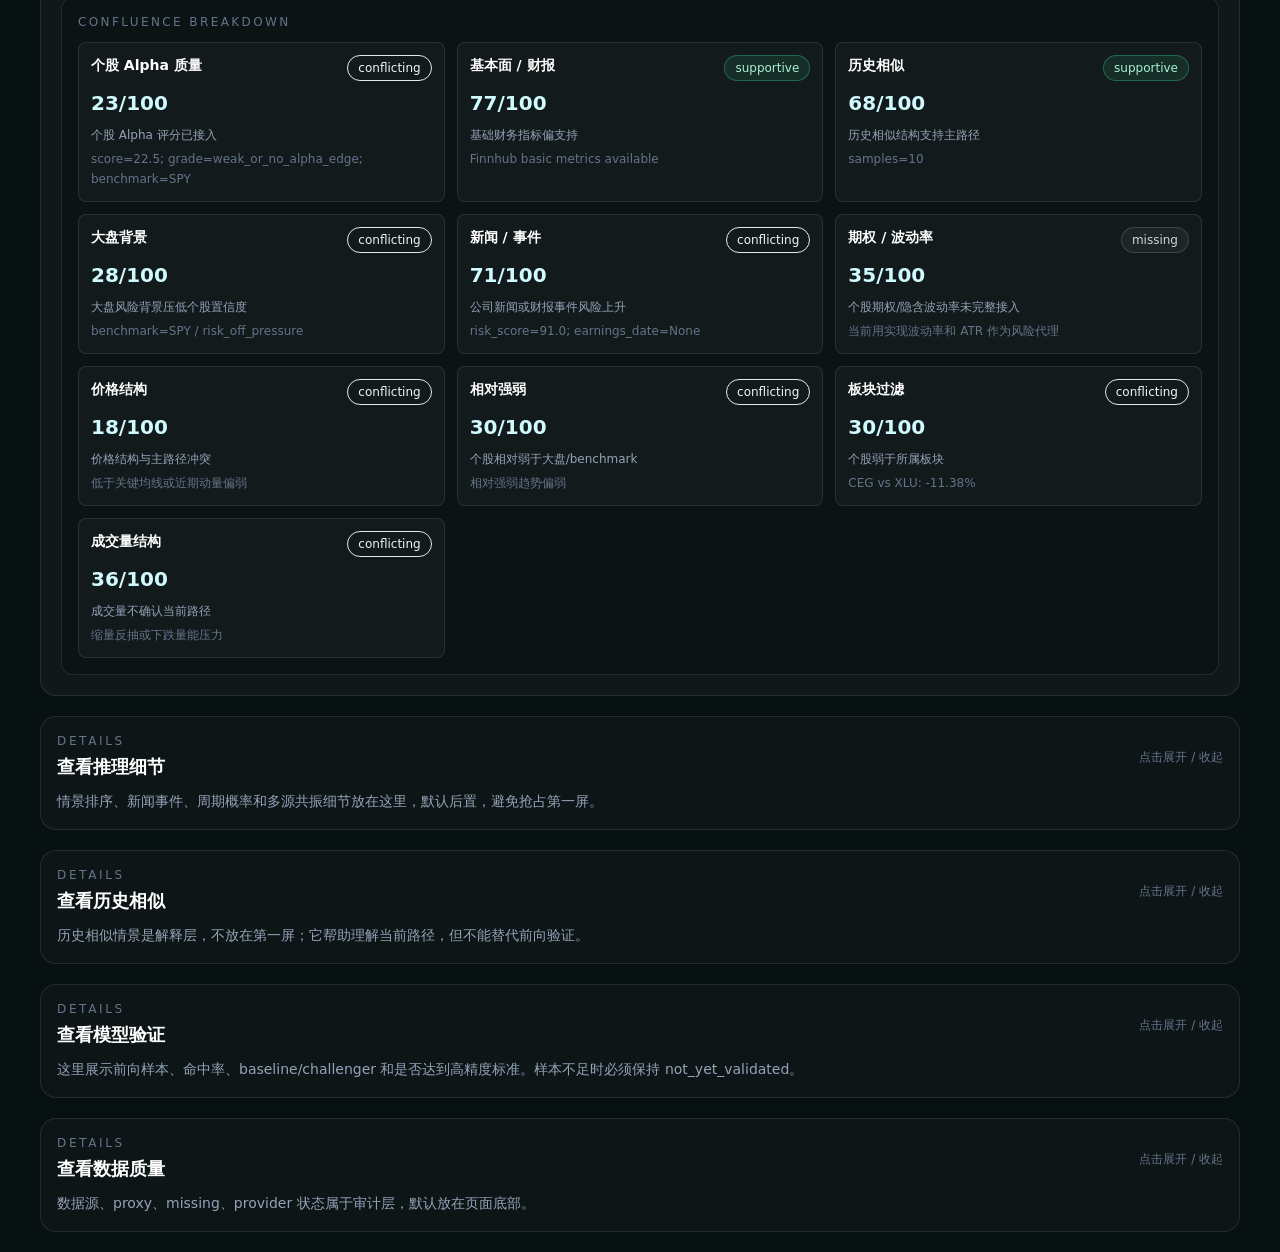
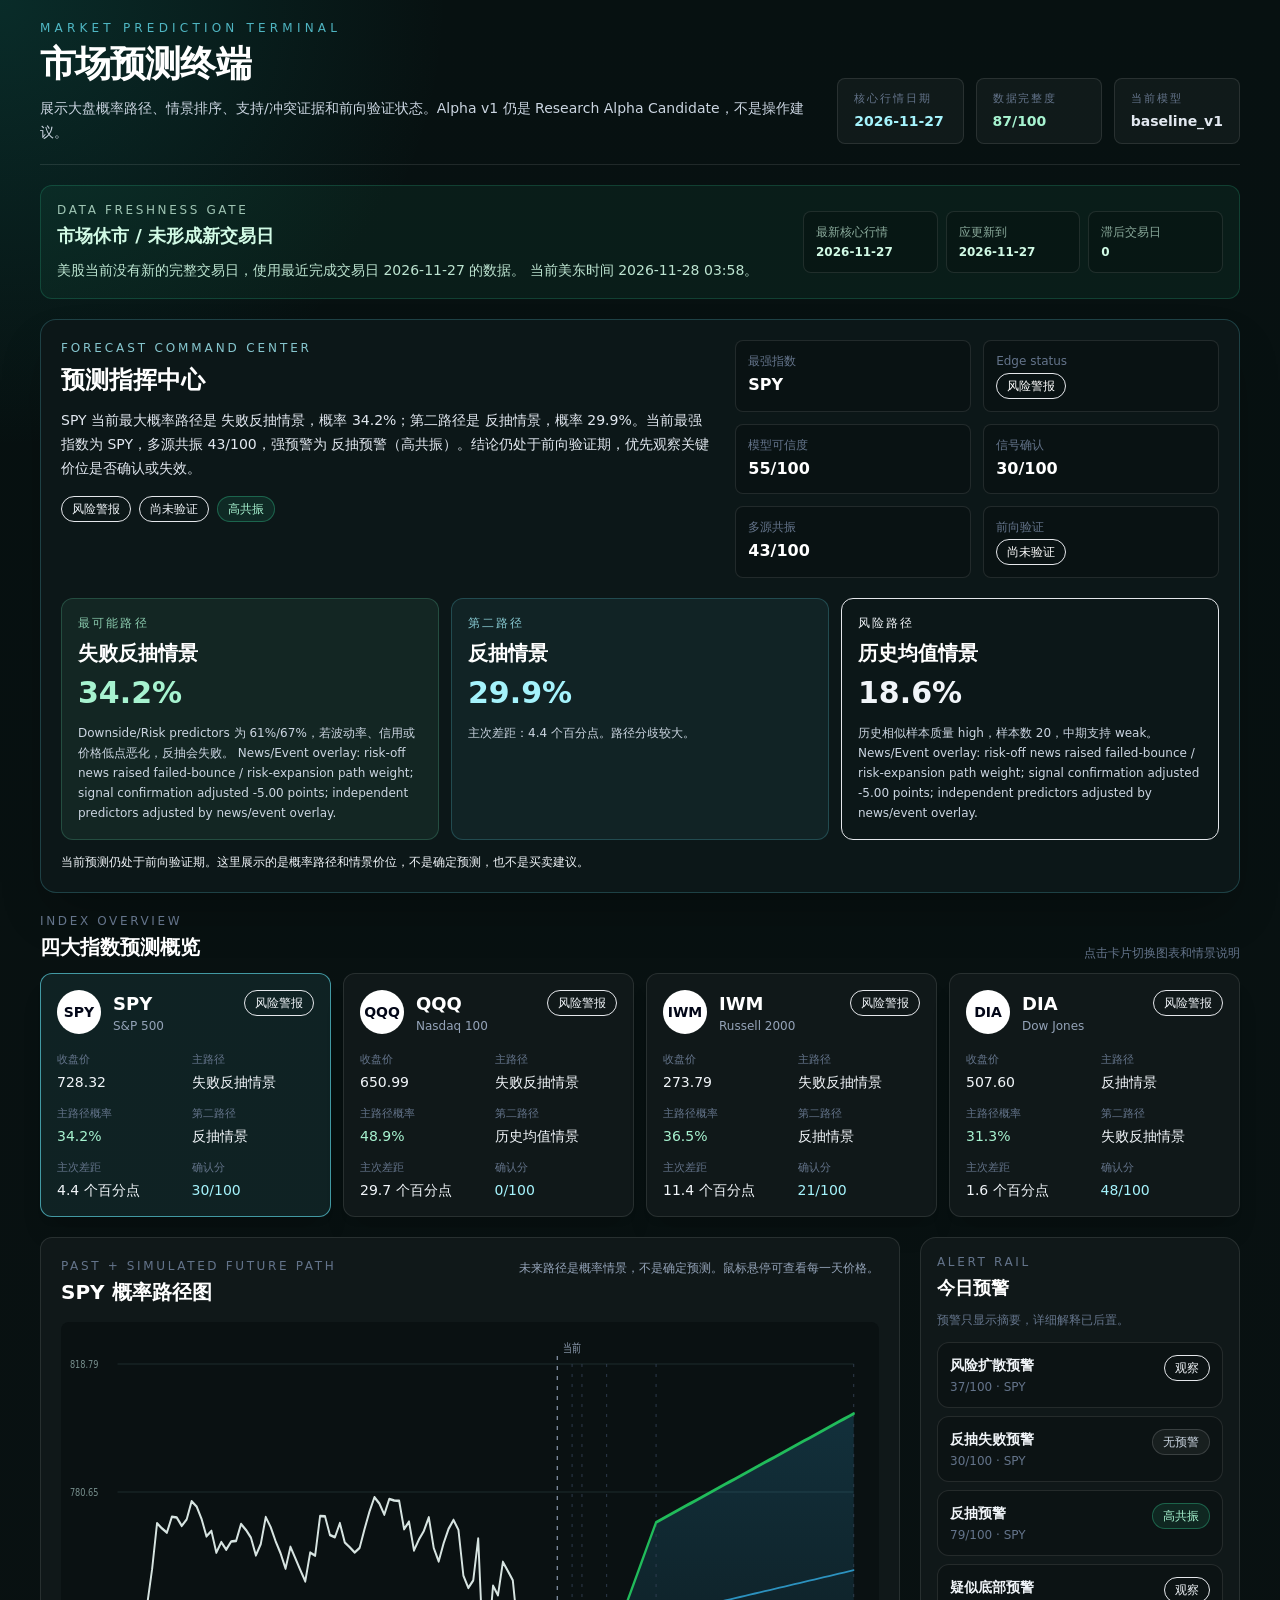
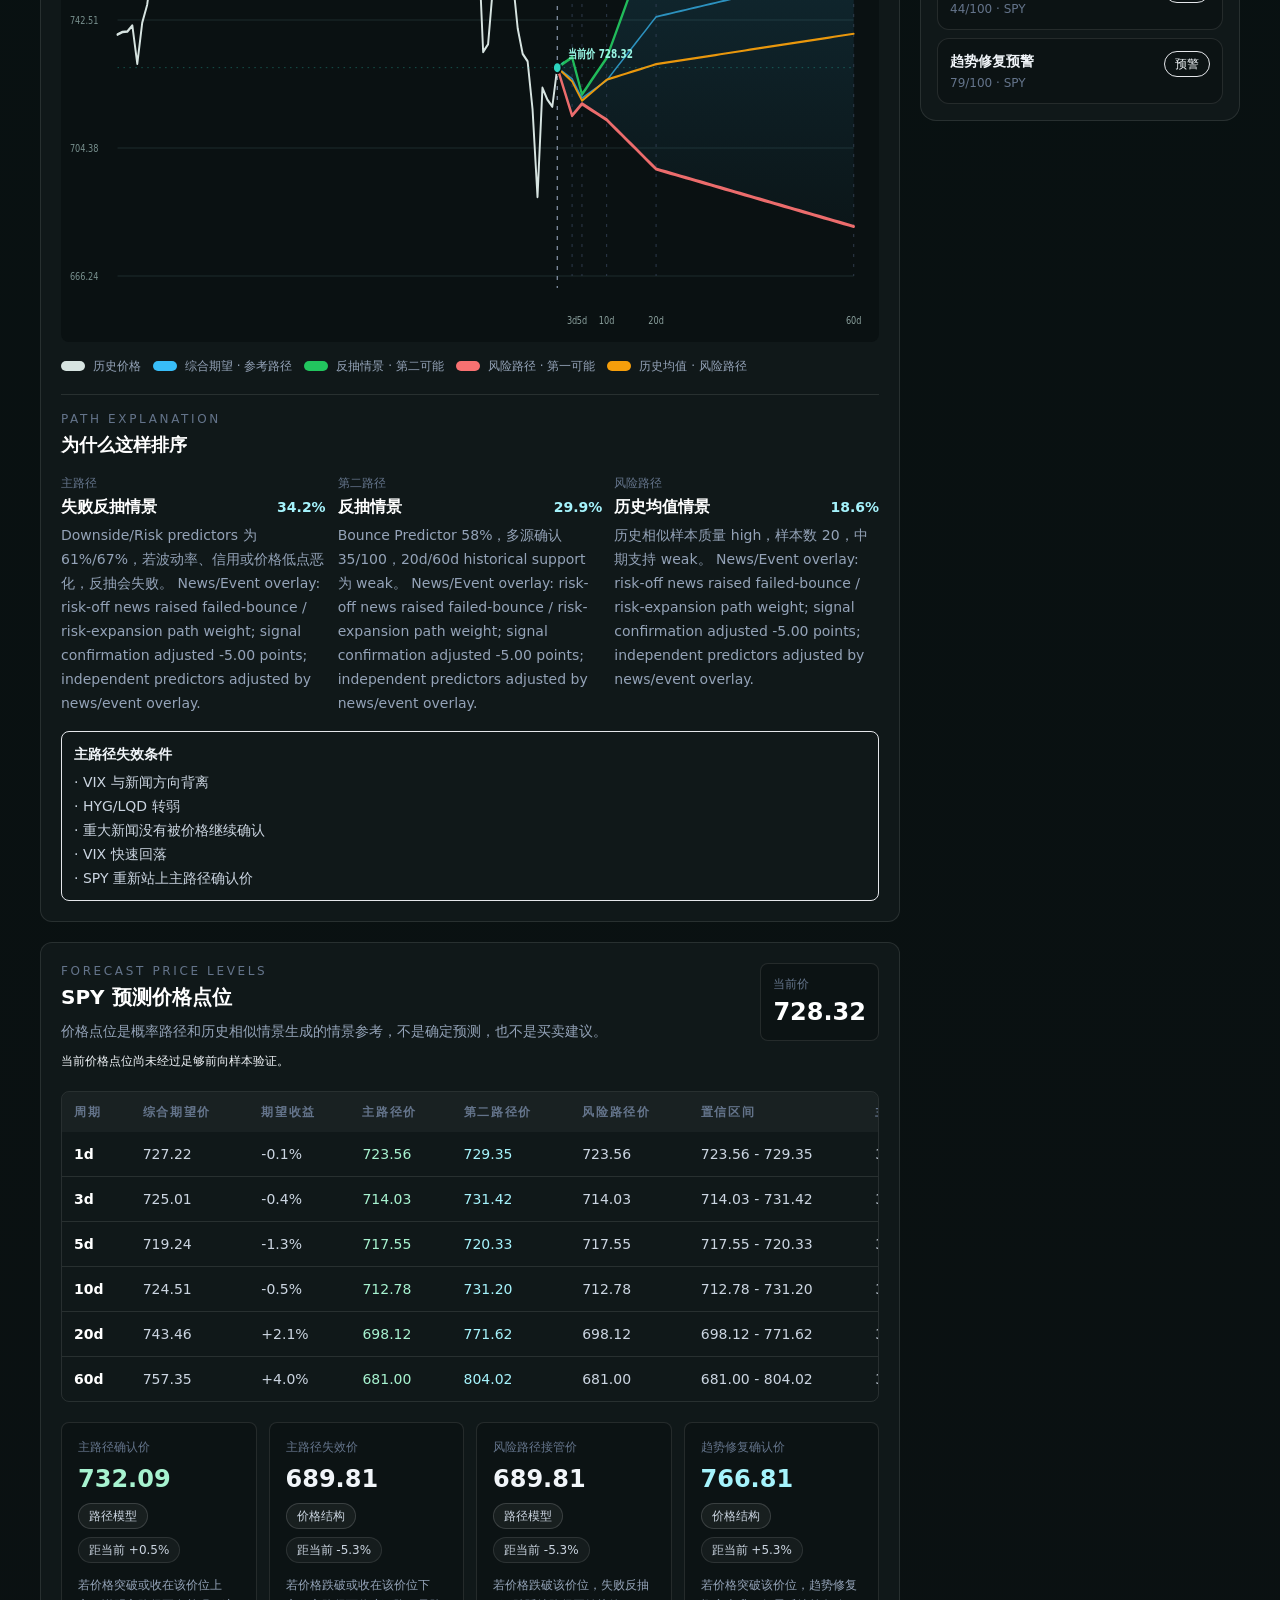
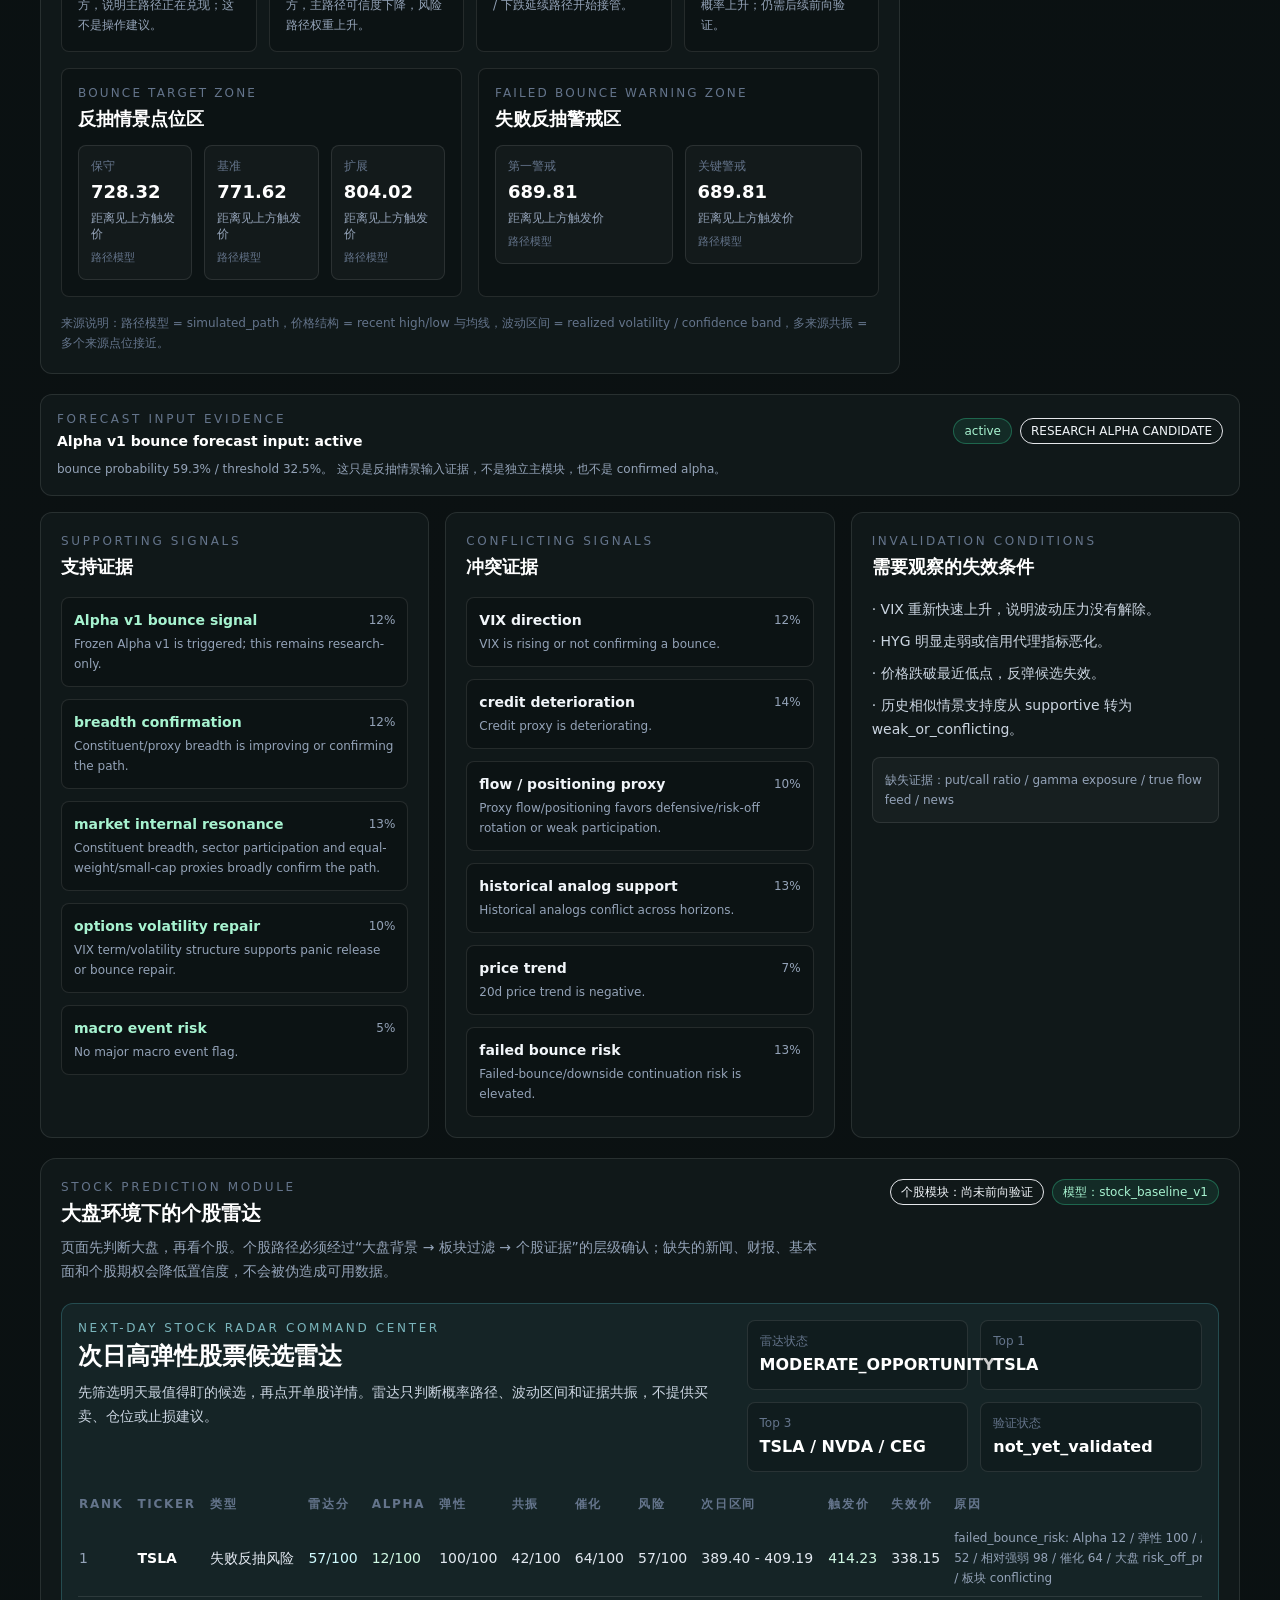
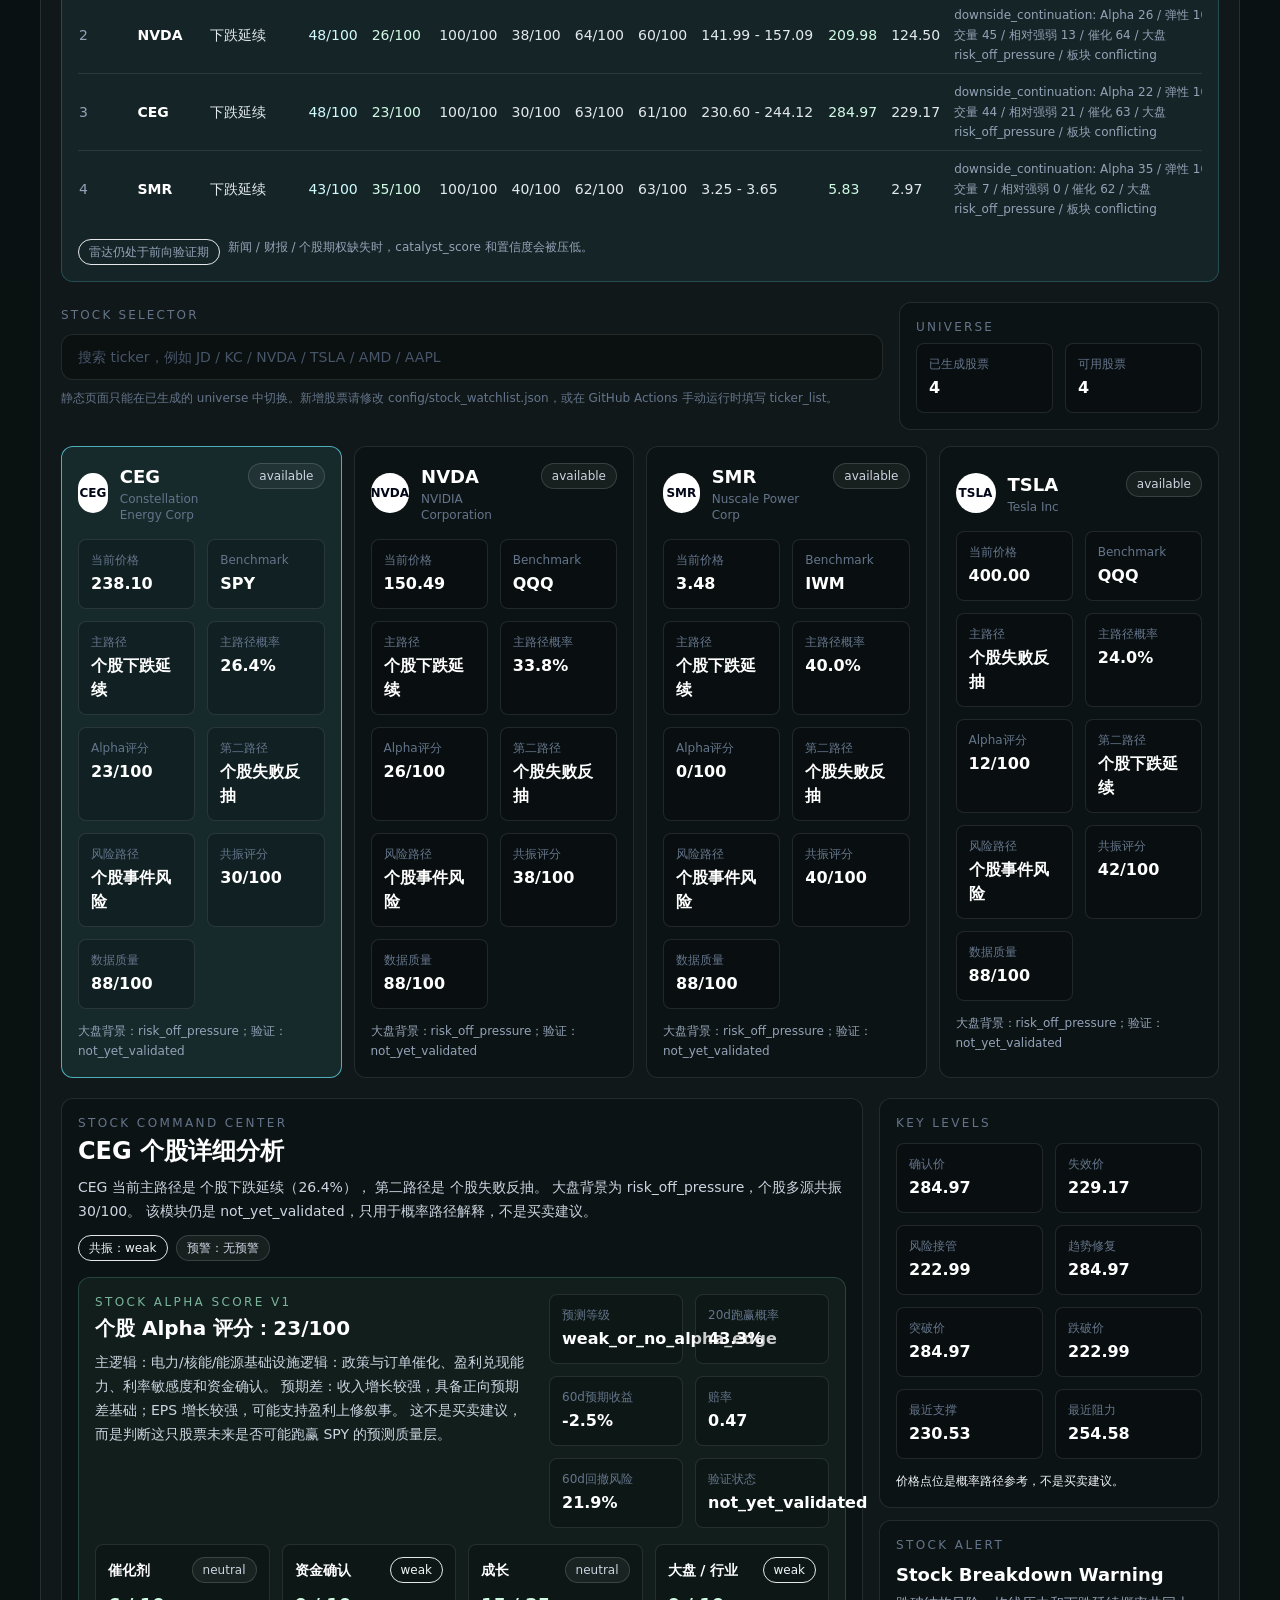
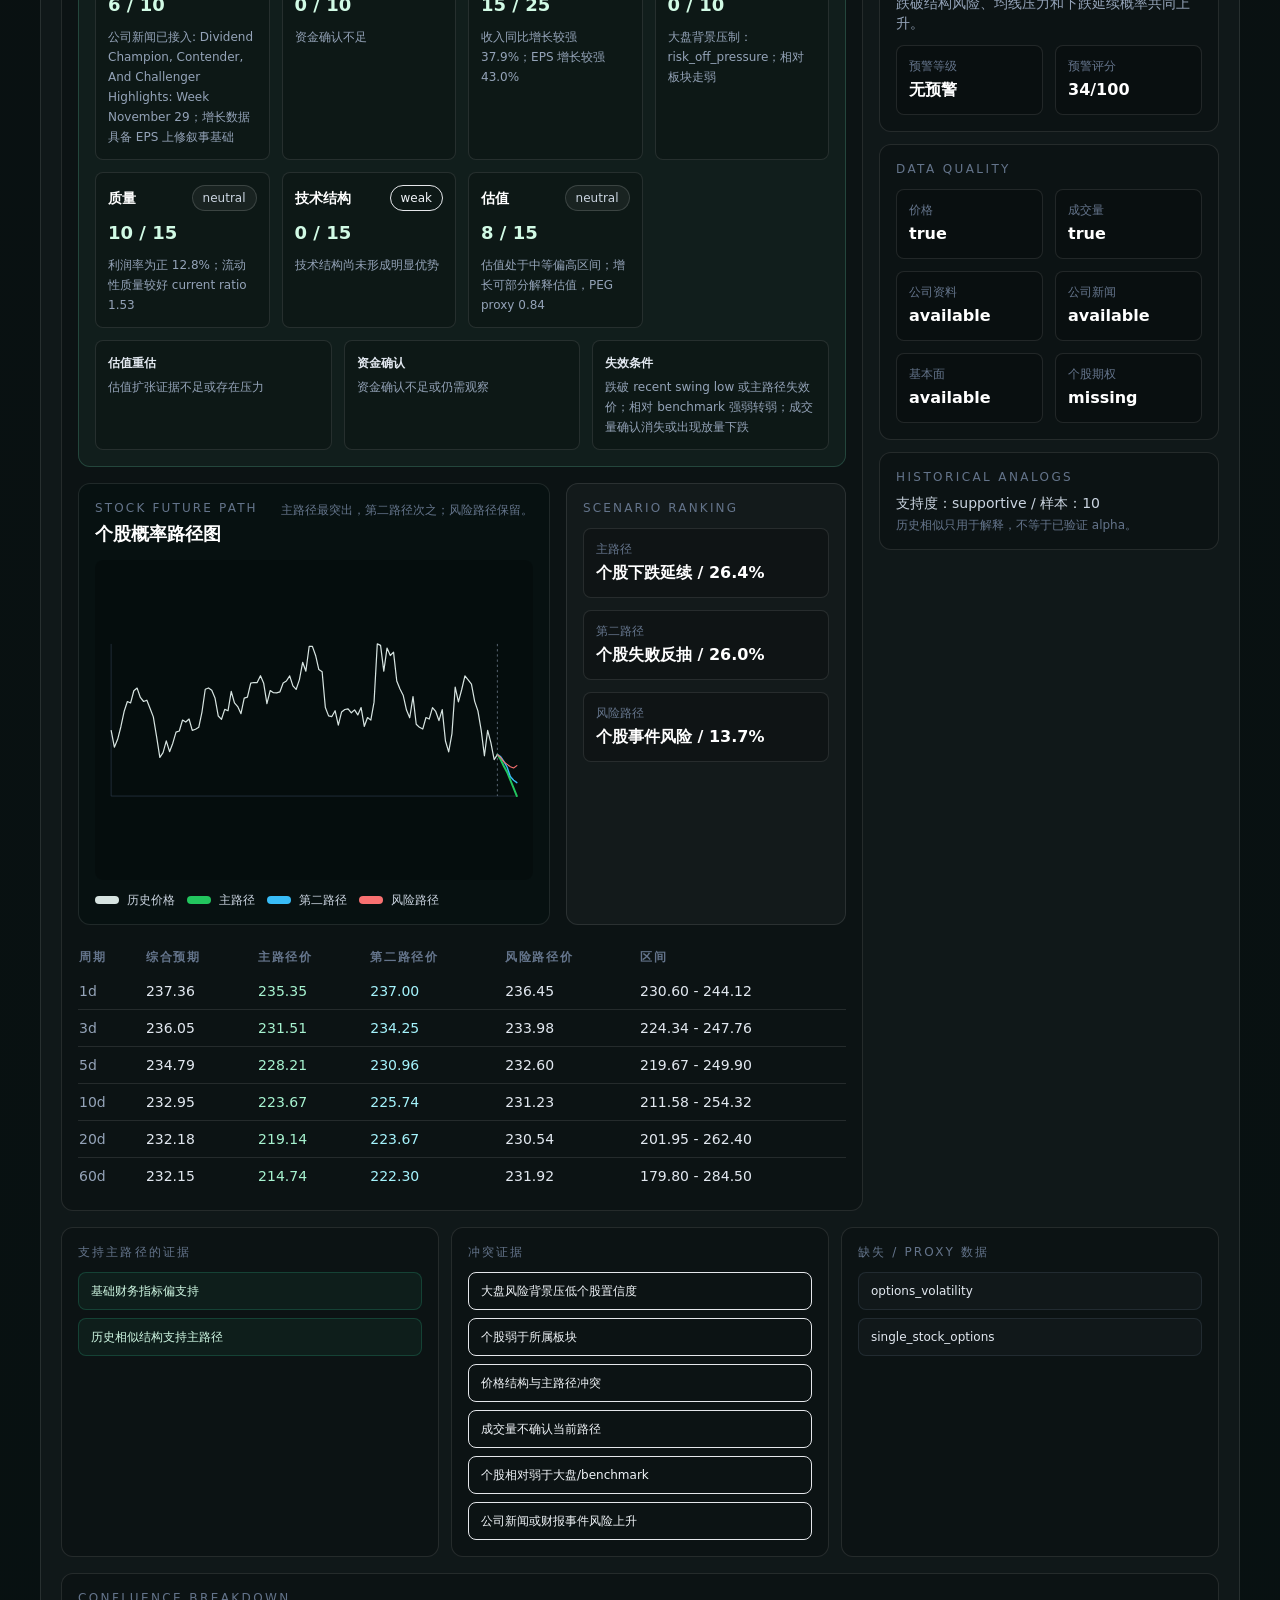
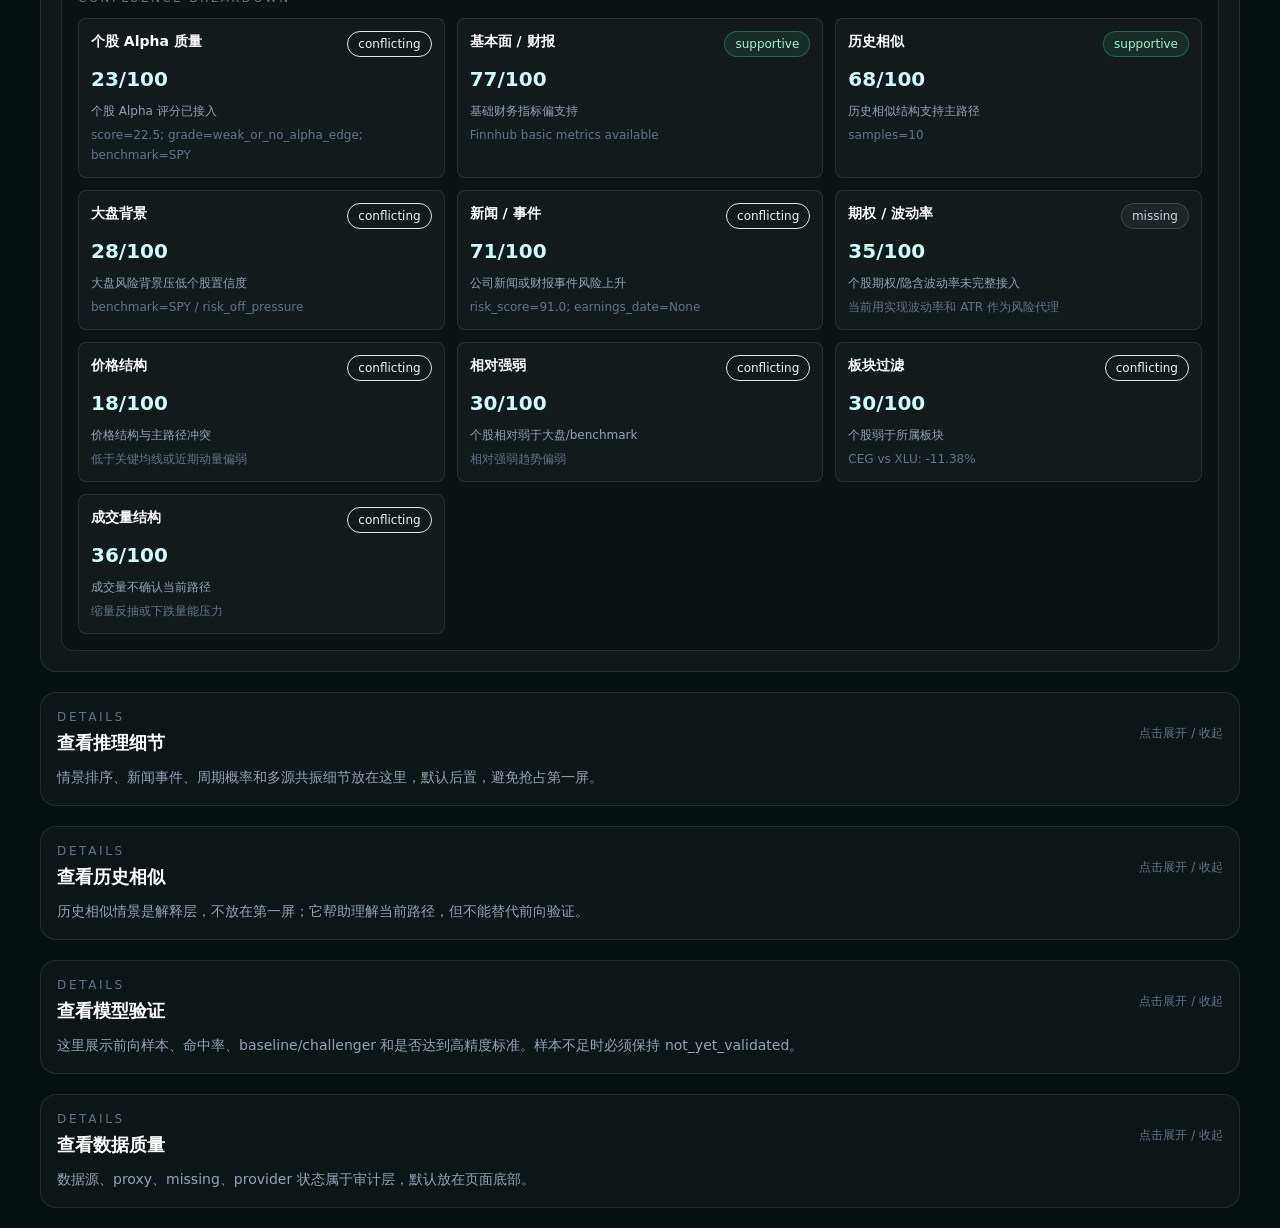
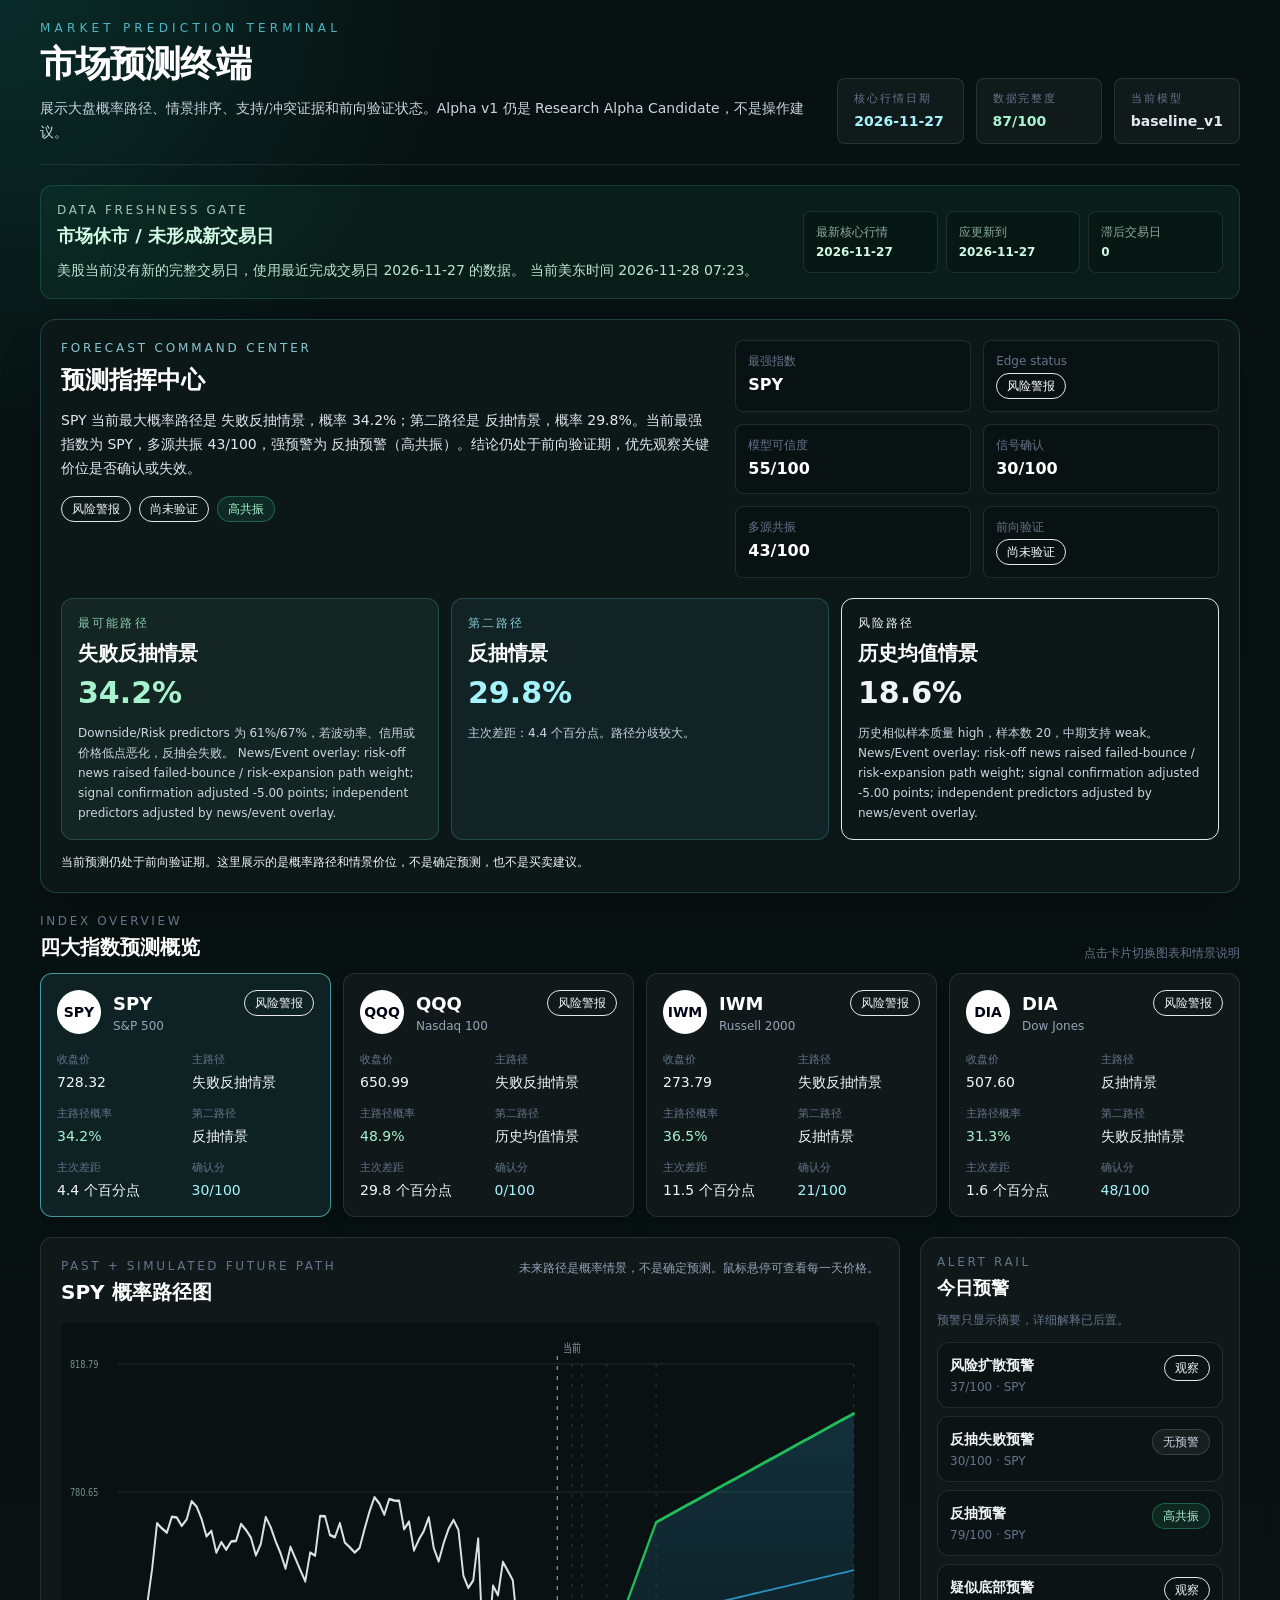
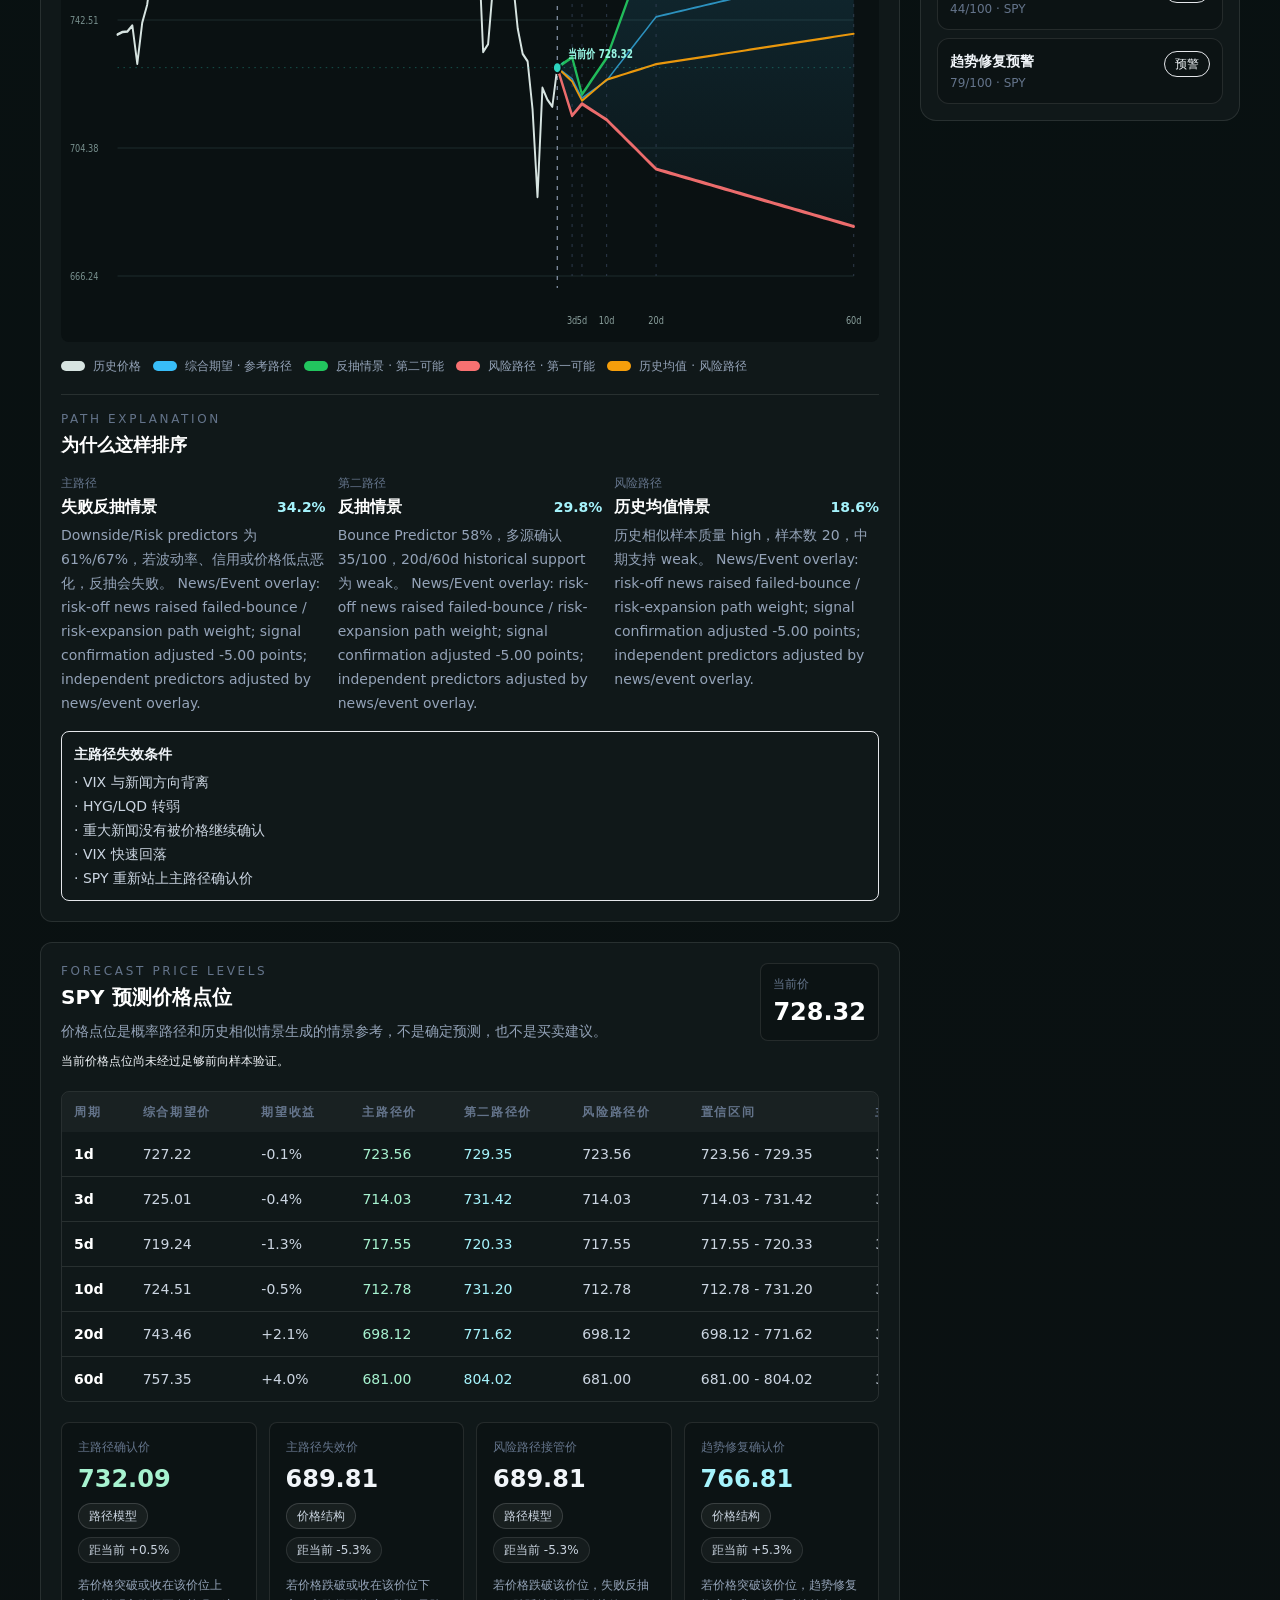
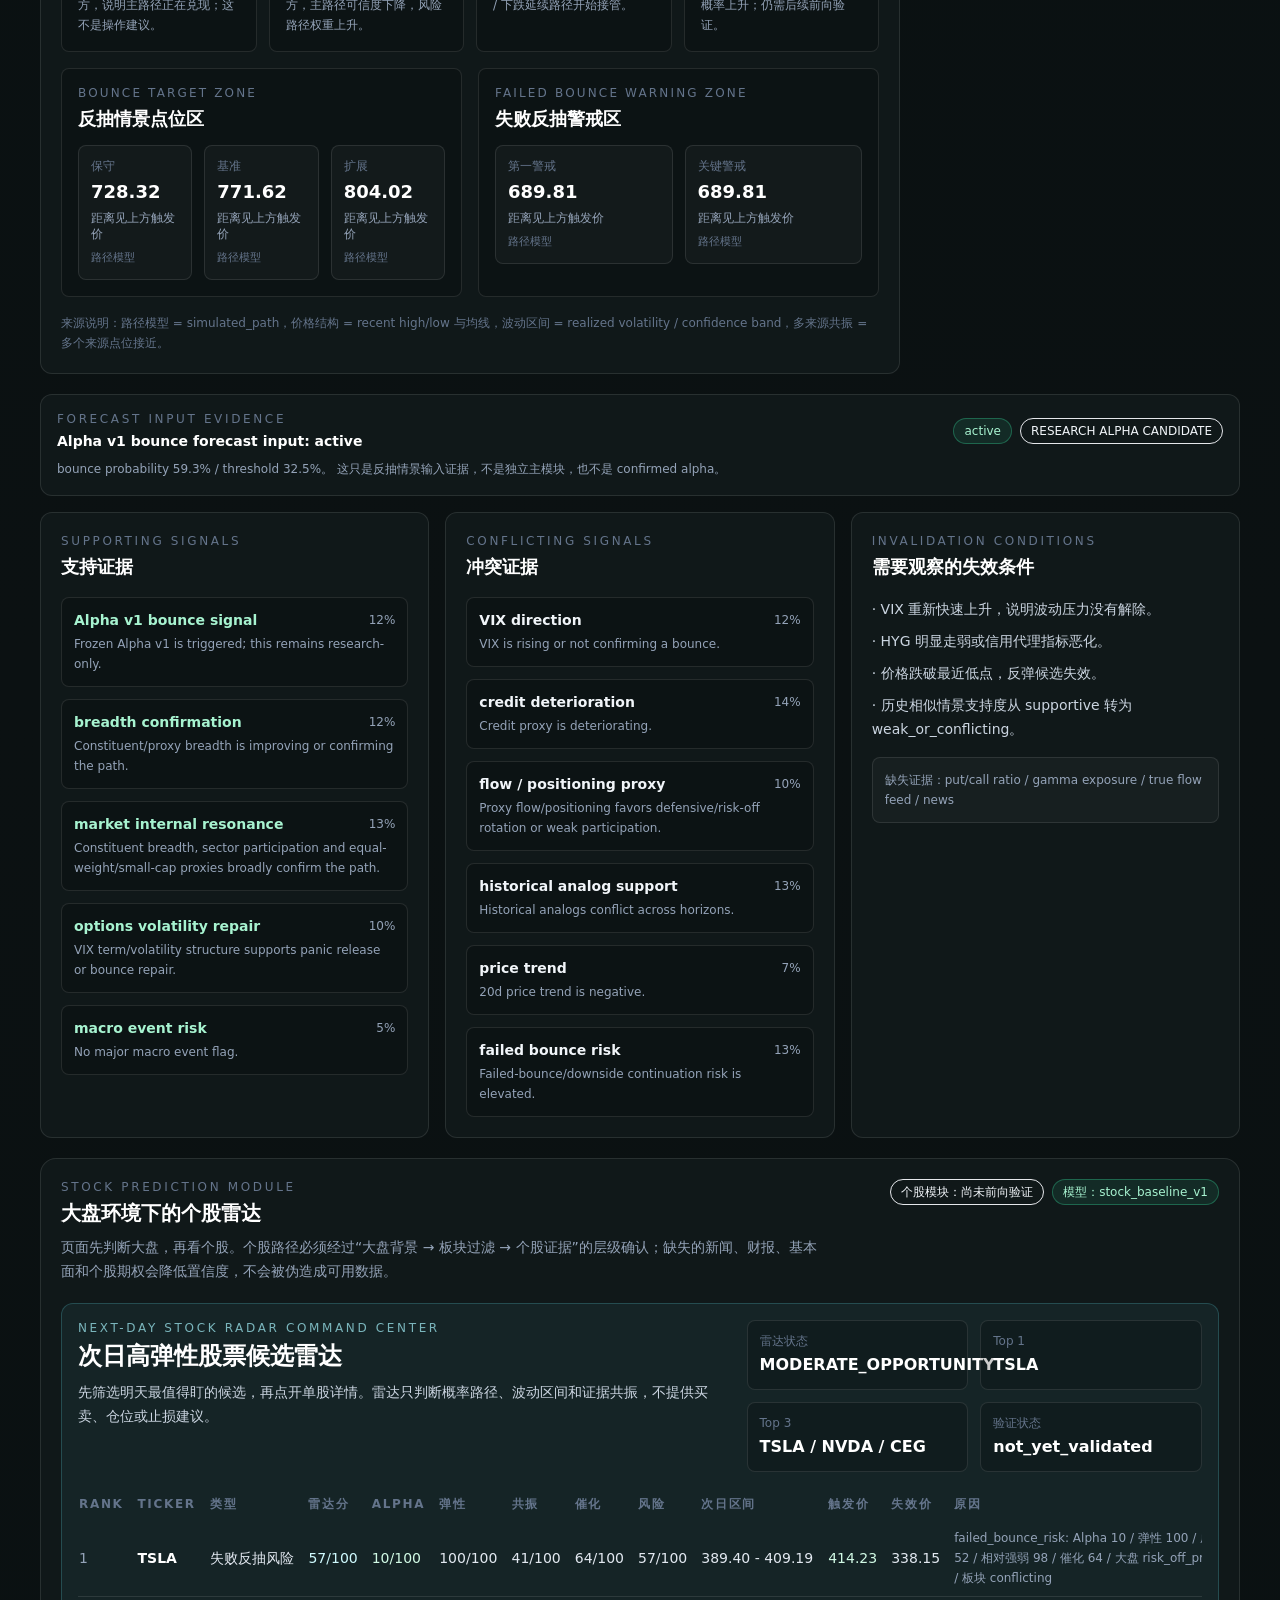
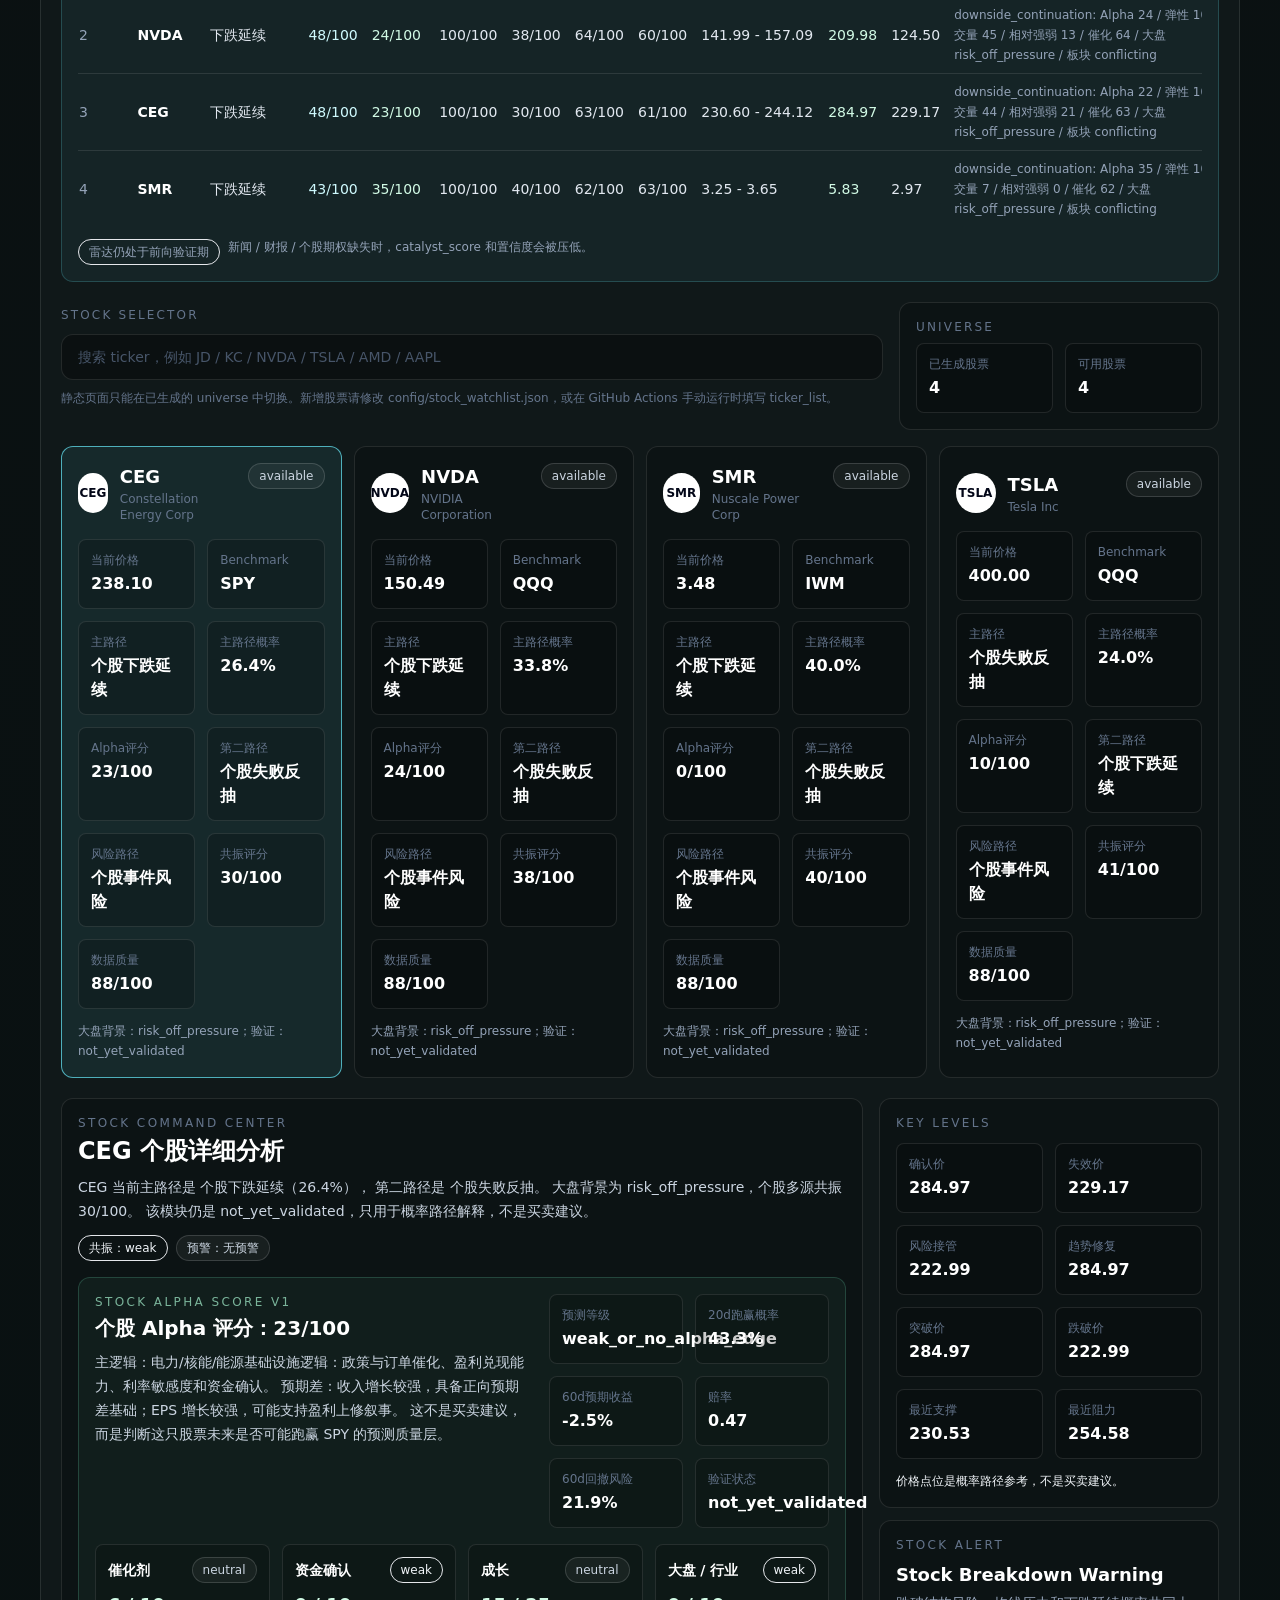
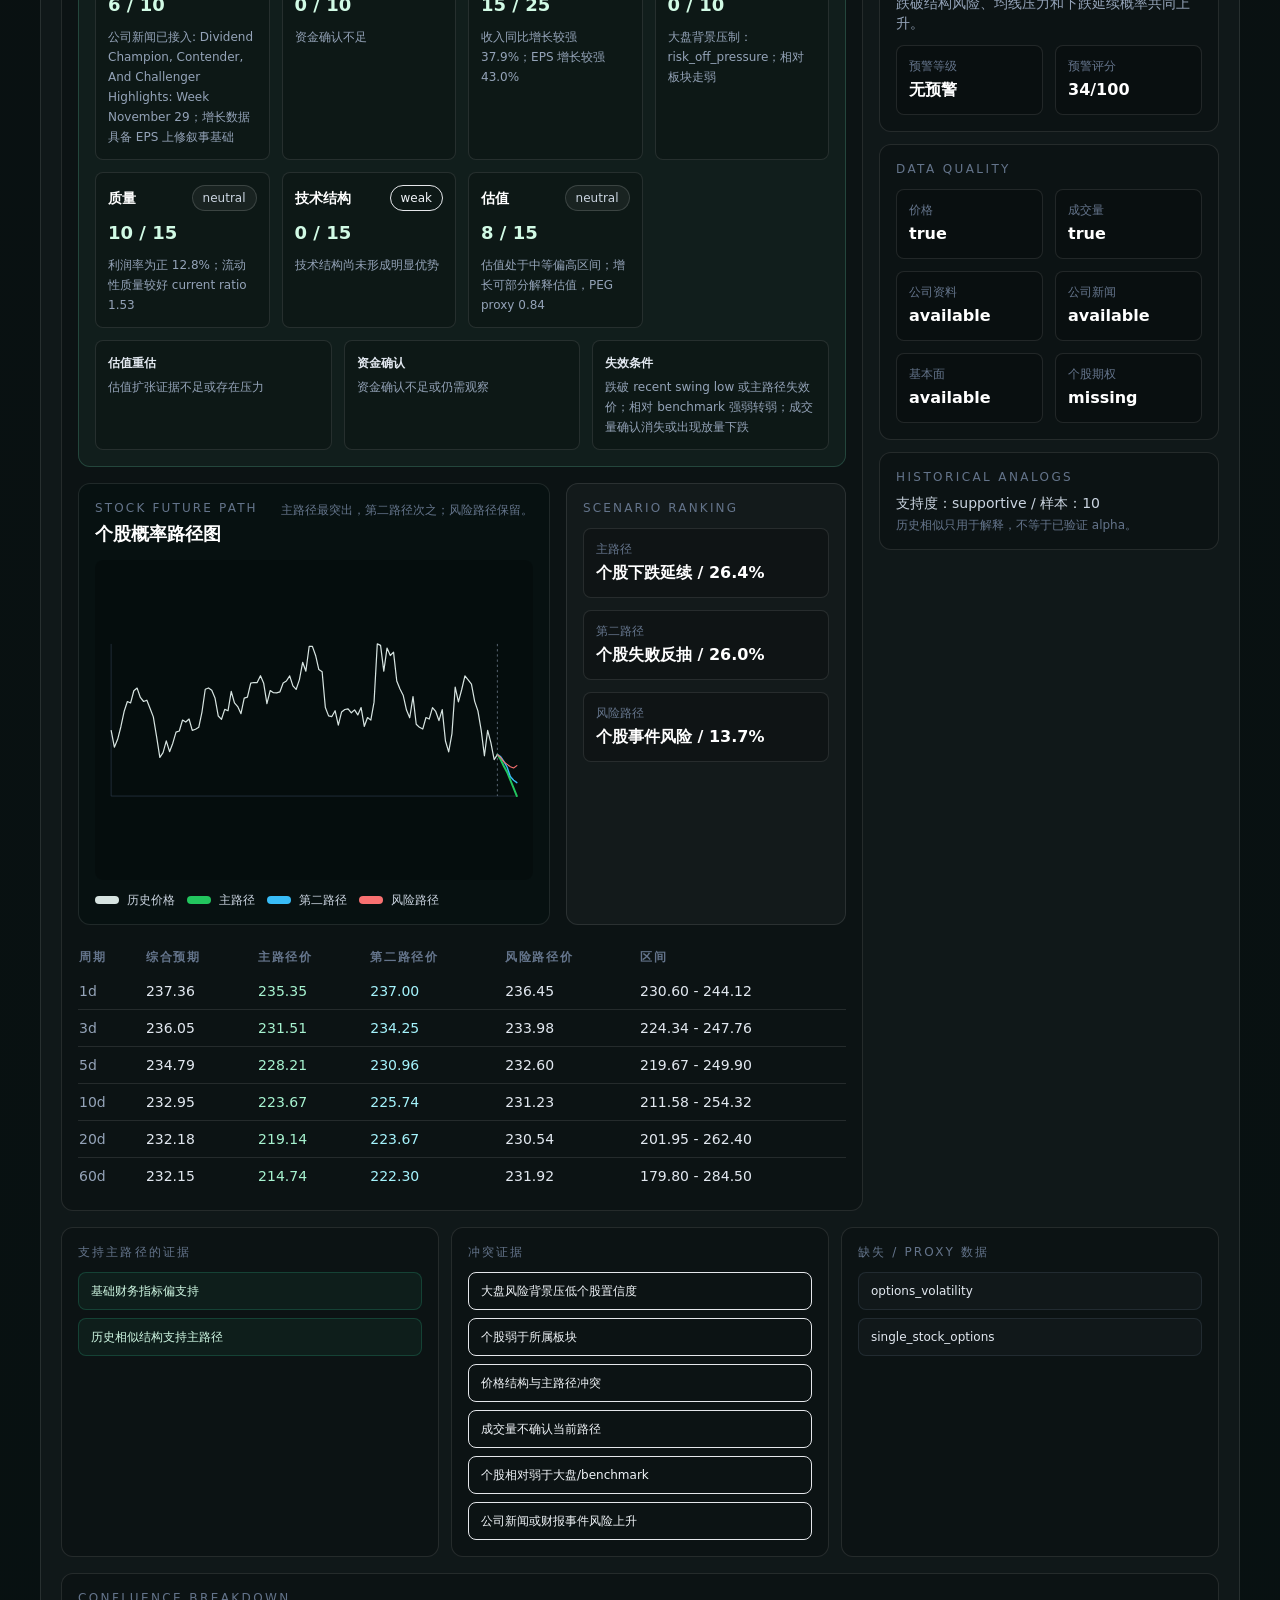
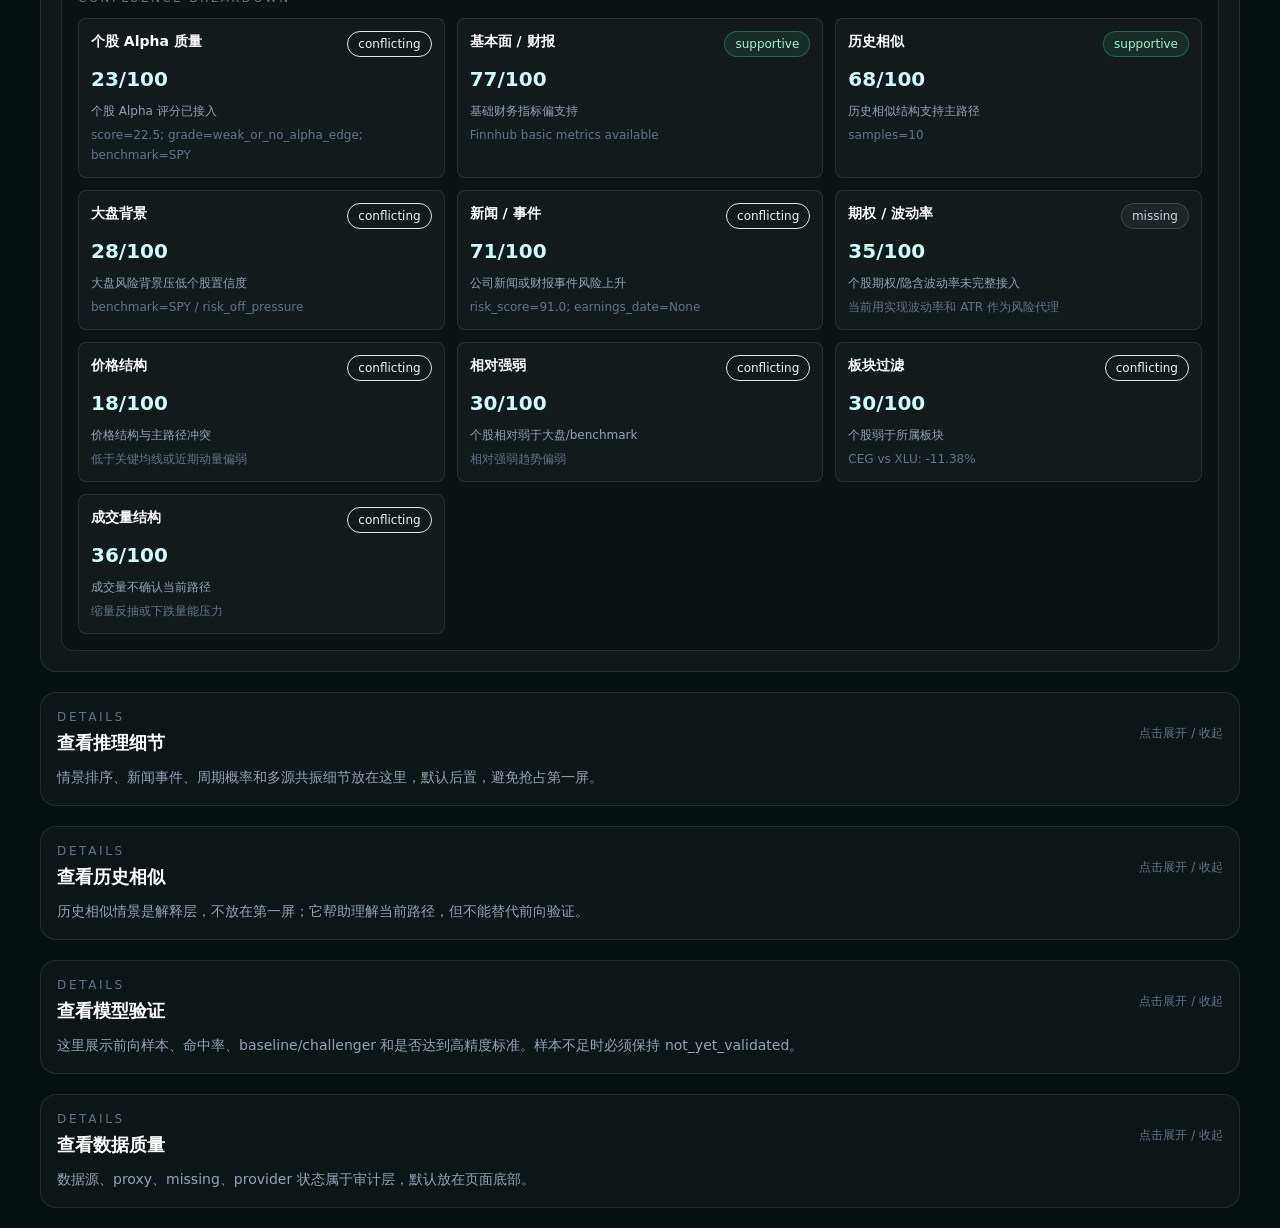
